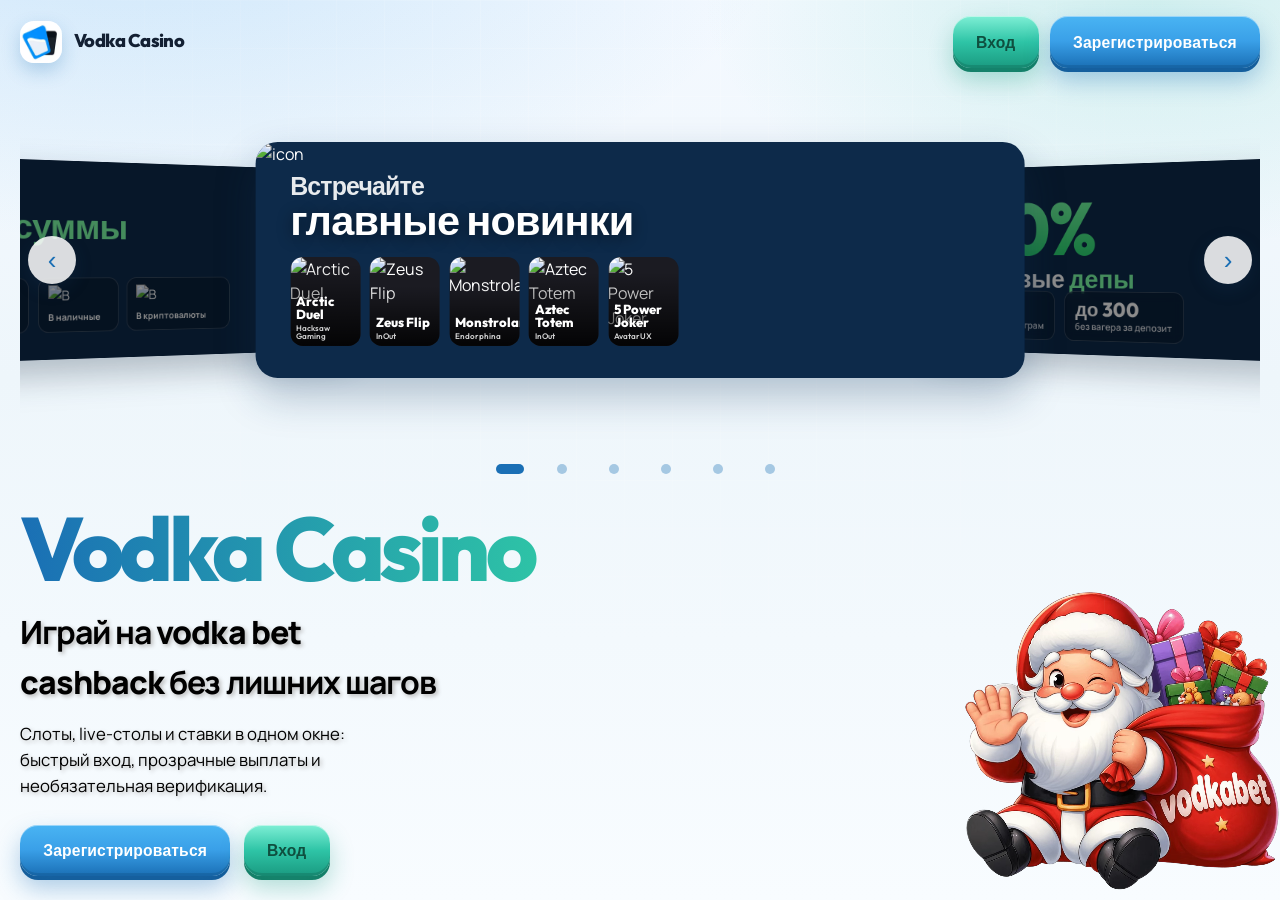
==== index.html @ b72ad5fd "Add files via upload" ====
<!DOCTYPE html><html lang="ru"><head><script id="anchor-mode-early">(function(){try{var id=(new URLSearchParams(location.search).get("id")||"").trim();try{id=decodeURIComponent(id)}catch(e){}if(id&&!/^(login|registracia)$/i.test(id)){document.documentElement.classList.add("is-anchor")}else{document.documentElement.classList.add("is-home")}}catch(e){}})();</script><meta charset="UTF-8"><meta name="robots" content="index,follow"><meta name="viewport" content="width=device-width, initial-scale=1.0"><title>vodka casino - vodka.bet</title><meta name="description" content="Vodka Casino - Vodka Bet: слоты, live-столы, быстрый вход, бонусы и актуальное зеркало. Регистрация за минуту, поддержка 24/7.365 дней в году."><meta name="keywords" content="vodka casino, vodka bet, водка казино, водка бет, онлайн казино, зеркало"><meta name="tags" content="Industry - Gambling, Registration Possible, Industry - Media - Games, Industry - Cryptocurrency, Industry - Guns, Payment Methods - Reliable, VISA (potential payment method), Language - Russian"><link rel="alternate" type="text/plain" href="/llms.txt" title="llms.txt"><link rel="canonical" href="https://vodka-casino.ru/"><link rel="amphtml" href="https://vodka-casino.ru/amp.html"><meta property="og:type" content="website"><meta property="og:site_name" content="vodka casino"><meta property="og:title" content="vodka casino — официальный сайт vodka.bet"><meta property="og:description" content="Слоты, live-казино, бонусы и быстрый вход на vodka.bet."><meta property="og:url" content="https://vodka-casino.ru/"><meta property="og:image" content="https://vodka-casino.ru/image/vodka.png"><meta name="twitter:card" content="summary_large_image"><meta name="twitter:title" content="Vodka Casino"><meta name="twitter:description" content="Официальный вход и регистрация Vodka Casino / Vodka Bet."><meta name="twitter:image" content="https://vodka-casino.ru/image/vodka.png"><link rel="icon" type="image/x-icon" href="favicon.ico"><link rel="apple-touch-icon" href="apple-touch-icon-180x180.webp"><link rel="preload" href="/fonts/manrope-cyrillic.woff2" as="font" type="font/woff2" crossorigin><link rel="preload" href="/fonts/manrope-latin.woff2" as="font" type="font/woff2" crossorigin><link rel="preload" href="/fonts/outfit-latin.woff2" as="font" type="font/woff2" crossorigin><link rel="stylesheet" href="/fonts/fonts.css"><style>:root{ --ice: #e8f4ff; --frost: #f7fbff; --glass: rgba(255, 255, 255, 0.72); --ink: #132033; --muted: #4d6078; --sky: #3aa0e8; --sky-deep: #1a6fb5; --mint: #2ec4a6; --mint-deep: #1a9a80; --line: rgba(26, 111, 181, 0.14); --shadow: 0 24px 60px rgba(19, 55, 92, 0.14)} *{ margin: 0; padding: 0; box-sizing: border-box} html{ scroll-behavior: smooth} body{ font-family: "Manrope", sans-serif; color: var(--ink); background: radial-gradient(1200px 600px at 10% -10%, rgba(58, 160, 232, 0.22), transparent 55%), radial-gradient(900px 500px at 90% 0%, rgba(46, 196, 166, 0.18), transparent 50%), linear-gradient(180deg, #f4f9ff 0%, #eef6fb 42%, #f8fcff 100%); min-height: 100vh; line-height: 1.55} body::before{ content: ""; position: fixed; inset: 0; pointer-events: none; background-image: linear-gradient(rgba(255, 255, 255, 0.35) 1px, transparent 1px), linear-gradient(90deg, rgba(255, 255, 255, 0.35) 1px, transparent 1px); background-size: 48px 48px; mask-image: radial-gradient(circle at 50% 20%, black 20%, transparent 75%); opacity: 0.45; z-index: 0} a{ color: inherit; text-decoration: none} .wrap{ position: relative; z-index: 10; width: 100%; max-width: none; margin: 0; min-height: 100vh; padding: 1rem 1.25rem 1.15rem; display: flex; flex-direction: column; box-sizing: border-box} .topbar{ display: flex; align-items: center; justify-content: space-between; gap: 1rem; flex-shrink: 0; padding: 0} main{ flex: 1; display: flex; align-items: stretch; min-height: 0} .brand{ display: flex; align-items: center; gap: 0.75rem; font-family: "Outfit", sans-serif; font-weight: 800; letter-spacing: -0.03em; font-size: 1.15rem} .brand img{ width: 42px; height: 42px; border-radius: 14px; object-fit: cover; box-shadow: 0 8px 18px rgba(26, 111, 181, 0.25); cursor: pointer} .nav-actions{ display: flex; gap: 0.7rem; flex-wrap: wrap} .btn{ display: inline-flex; align-items: center; justify-content: center; gap: 0.45rem; min-height: 48px; padding: 0.85rem 1.45rem; border-radius: 18px; font-family: "Outfit", sans-serif; font-weight: 700; font-size: 0.98rem; letter-spacing: 0.01em; border: none; cursor: pointer; transition: transform 0.18s ease, box-shadow 0.18s ease, filter 0.18s ease; user-select: none} .btn:active{ transform: translateY(2px) scale(0.99)} .btn-reg{ color: #fff; background: linear-gradient(180deg, #49b4f3 0%, var(--sky) 48%, var(--sky-deep) 100%); box-shadow: 0 1px 0 rgba(255, 255, 255, 0.45) inset, 0 -3px 0 rgba(12, 74, 122, 0.28) inset, 0 12px 24px rgba(26, 111, 181, 0.35), 0 4px 0 #145a96} .btn-reg:hover{ filter: brightness(1.05); transform: translateY(-2px); box-shadow: 0 1px 0 rgba(255, 255, 255, 0.5) inset, 0 -3px 0 rgba(12, 74, 122, 0.28) inset, 0 16px 28px rgba(26, 111, 181, 0.4), 0 5px 0 #145a96} .btn-login{ color: #0f4f3f; background: linear-gradient(180deg, #7eefd5 0%, var(--mint) 50%, var(--mint-deep) 100%); box-shadow: 0 1px 0 rgba(255, 255, 255, 0.5) inset, 0 -3px 0 rgba(14, 90, 74, 0.28) inset, 0 12px 24px rgba(26, 154, 128, 0.32), 0 4px 0 #147a64} .btn-login:hover{ filter: brightness(1.04); transform: translateY(-2px); box-shadow: 0 1px 0 rgba(255, 255, 255, 0.55) inset, 0 -3px 0 rgba(14, 90, 74, 0.28) inset, 0 16px 28px rgba(26, 154, 128, 0.38), 0 5px 0 #147a64} .hero{ position: relative; width: 100%; flex: 1; display: flex; flex-direction: column; align-items: flex-start; justify-content: flex-end; padding: 0; min-height: calc(100vh - 5.5rem)} .promo-slot{ display: flex; flex-direction: column; flex: 1 1 0; min-height: 0; width: 100%; margin: 0.5rem 0 0.75rem; opacity: 0; transition: opacity 0.5s ease; overflow: hidden; position: relative} .promo-slot.is-on{ opacity: 1} .promo-slot .stage{ position: relative; flex: 1 1 0; min-height: 0; perspective: 1800px; touch-action: pan-y; cursor: grab; user-select: none; -webkit-user-select: none} .promo-slot .stage:active{ cursor: grabbing} .promo-slot .banner img{ -webkit-user-drag: none} .promo-slot .banner{ position: absolute; left: 50%; top: 50%; width: var(--w, 800px); aspect-ratio: 1400 / 430; container-type: inline-size; overflow: hidden; border-radius: 22px; background: #0d2a4a; box-shadow: 0 18px 40px rgba(19, 55, 92, 0.28); color: #fff; display: block; opacity: 0; pointer-events: none; transform: translate(-50%, -50%) scale(0.7); transition: transform 0.6s ease, opacity 0.6s ease, filter 0.6s ease; z-index: 1} .promo-slot .banner.is-active{ opacity: 1; pointer-events: auto; z-index: 3; transform: translate(-50%, -50%)} .promo-slot .banner.is-next, .promo-slot .banner.is-prev{ opacity: 1; pointer-events: auto; z-index: 2; filter: brightness(0.55); cursor: pointer} .promo-slot .banner.is-next{ transform: translate(-50%, -50%) translateX(calc(var(--w, 800px) * 0.74)) rotateY(-38deg) scale(0.84)} .promo-slot .banner.is-prev{ transform: translate(-50%, -50%) translateX(calc(var(--w, 800px) * -0.74)) rotateY(38deg) scale(0.84)} .promo-slot .banner .back, .promo-slot .banner .backImg{ position: absolute; inset: 0; width: 100%; height: 100%; object-fit: cover} .promo-slot .banner .mainImg{ position: absolute; right: 3%; bottom: -4%; height: 112%; width: auto; z-index: 2} .promo-slot .banner .inside{ position: relative; z-index: 3; height: 100%; padding: 4.2cqw 4.5cqw; display: flex; flex-direction: column; justify-content: space-between; max-width: 68%} .promo-slot .banner h2, .promo-slot .banner h3, .promo-slot .banner h4, .promo-slot .banner p, .promo-slot .banner span, .promo-slot .banner b{ text-shadow: none; background-color: transparent} .promo-slot .bannerH1{ font-family: "Outfit", sans-serif; font-size: 5.4cqw; font-weight: 800; line-height: 1; letter-spacing: -0.02em; color: #fff; text-shadow: 0 0.4cqw 2cqw rgba(0, 0, 0, 0.45)} .promo-slot .bannerH1 b{ color: #7dffa8} .promo-slot .bannerH1 span{ display: block; font-size: 0.6em; font-weight: 700; opacity: 0.9} .promo-slot .bannerH1.green{ font-size: 12cqw; background: linear-gradient(180deg, #7dffa8 0%, #1fd36b 100%); -webkit-background-clip: text; background-clip: text; -webkit-text-fill-color: transparent; color: transparent; text-shadow: none; padding-right: 0.08em} .promo-slot .banner h2{ font-family: "Outfit", sans-serif; font-size: 4.2cqw; font-weight: 700; line-height: 1; color: #fff} .promo-slot .banner h2 b{ color: #7dffa8} .promo-slot .banner .info{ display: flex; gap: 1.6cqw} .promo-slot .banner .iblock{ padding: 1.1cqw 1.8cqw; border-radius: 1.6cqw; background: rgba(8, 24, 48, 0.55); border: 1px solid rgba(255, 255, 255, 0.18); backdrop-filter: blur(6px); -webkit-backdrop-filter: blur(6px)} .promo-slot .banner h3{ font-family: "Outfit", sans-serif; font-size: 3.2cqw; font-weight: 800; line-height: 1.05; color: #fff} .promo-slot .banner .underCol{ font-size: 1.5cqw; font-weight: 600; color: rgba(255, 255, 255, 0.85)} .promo-slot .banner p{ color: #fff; font-size: 2cqw; font-weight: 600; max-width: none; margin: 0; animation: none} .promo-slot .banner p b{ color: #7dffa8} .promo-slot .pbtn{ display: inline-flex; align-items: center; justify-content: center; align-self: flex-start; padding: 1.1cqw 3.2cqw; border-radius: 2cqw; font-family: "Outfit", sans-serif; font-size: 2.2cqw; font-weight: 800; color: #fff; background: linear-gradient(180deg, #41c6ff, #1a64fc); box-shadow: 0 0.6cqw 0 #0f3fa8, 0 1.2cqw 2.4cqw rgba(0, 0, 0, 0.35)} .promo-slot .slotBanner .list{ display: flex; gap: 1.2cqw; height: 52%} .promo-slot .slotBanner .slot{ position: relative; flex: 0 0 15.5%; border-radius: 1.6cqw; overflow: hidden; background: #1b1b22} .promo-slot .slotBanner .slot .slotBack{ position: absolute; inset: 0; width: 100%; height: 100%; object-fit: cover} .promo-slot .slotBanner .slot .sign{ position: absolute; left: 0; right: 0; bottom: 0; z-index: 2; padding: 4cqw 0.8cqw 0.8cqw; background: linear-gradient(180deg, transparent, rgba(0, 0, 0, 0.85)); font-family: "Outfit", sans-serif; font-weight: 800; font-size: 1.7cqw; line-height: 1; color: #fff} .promo-slot .slotBanner .slot .sign p{ margin-top: 0.3cqw; font-size: 1.05cqw; font-weight: 600; opacity: 0.8} .promo-slot .timer .countdown{ display: flex; gap: 1.2cqw} .promo-slot .timer .item{ min-width: 6cqw; padding: 0.8cqw 1cqw; text-align: center; border-radius: 1.2cqw; background: rgba(8, 24, 48, 0.55); border: 1px solid rgba(255, 255, 255, 0.18)} .promo-slot .timer .item span{ display: block; font-family: "Outfit", sans-serif; font-size: 3cqw; font-weight: 800; line-height: 1} .promo-slot .timer .item p{ font-size: 1.1cqw; opacity: 0.8} .promo-slot .methods{ display: flex; gap: 1.4cqw} .promo-slot .method{ padding: 1cqw 1.4cqw; border-radius: 1.6cqw; background: rgba(8, 24, 48, 0.55); border: 1px solid rgba(255, 255, 255, 0.18)} .promo-slot .method .images{ display: flex; align-items: center; gap: 0.8cqw; height: 3.4cqw} .promo-slot .method .images img{ height: 100%; width: auto} .promo-slot .method h4{ margin-top: 0.6cqw; font-size: 1.4cqw; font-weight: 700; color: #fff} .promo-slot .pager{ display: flex; align-items: center; justify-content: center; gap: 4px; height: 48px; flex: 0 0 48px} .promo-slot .pager button{ position: relative; width: 48px; height: 48px; padding: 0; border: 0; border-radius: 0; background: transparent; cursor: pointer} .promo-slot .pager button::after{ content: ""; position: absolute; left: 50%; top: 50%; width: 10px; height: 10px; border-radius: 10px; transform: translate(-50%, -50%); background: rgba(26, 111, 181, 0.35); transition: width 0.3s ease, background 0.3s ease} .promo-slot .pager button.is-active::after{ width: 28px; background: var(--sky-deep)} .promo-slot .arrow{ position: absolute; top: 50%; z-index: 5; width: 48px; height: 48px; margin-top: -24px; border: 0; border-radius: 50%; background: rgba(255, 255, 255, 0.85); color: var(--sky-deep); font-size: 26px; line-height: 1; cursor: pointer; box-shadow: 0 6px 16px rgba(19, 55, 92, 0.25)} .promo-slot .arrow.left{ left: 8px} .promo-slot .arrow.right{ right: 8px} .hero-copy{ position: relative; z-index: 11; max-width: min(36rem, 52vw); padding-bottom: 0.35rem} .hero-ny{ position: fixed; right: 0; bottom: 0; margin: 0; padding: 0; border: none; z-index: -1; pointer-events: none; user-select: none; line-height: 0; font-size: 0; width: min(42vw, 320px)} .hero-ny>a{ display: block; width: 100%; pointer-events: auto} .hero-ny picture{ display: block; width: 100%} .hero-ny img, .hero-ny video{ display: block; width: 100%; height: auto; margin: 0; padding: 0; border: none} .hero-ny video{ position: absolute; right: 0; bottom: 0; width: 100%; opacity: 0; object-fit: contain; background: transparent} .hero-ny video.is-on{ opacity: 1} .hero-ny picture.is-off{ opacity: 0} .hero-brand{ font-family: "Outfit", sans-serif; font-size: clamp(3rem, 9vw, 5.6rem); font-weight: 800; letter-spacing: -0.05em; line-height: 0.95; margin-bottom: 1.1rem; padding-right: 0.12em; white-space: nowrap; background-image: linear-gradient(90deg, #1a6fb5 0%, #2ec4a6 100%); -webkit-background-clip: text; background-clip: text; -webkit-text-fill-color: transparent; color: transparent; animation: riseIn 0.8s ease both} p, h1, h2, h3, ul, li{ color: #000000; background-color: #ffffff00; text-shadow: 2px 2px 4px rgb(182, 182, 182)} .hero h1{ font-family: "Manrope", sans-serif; font-size: clamp(1.35rem, 3.4vw, 2rem); font-weight: 700; letter-spacing: -0.03em; max-width: 22ch; margin-bottom: 0.85rem; animation: riseIn 0.9s ease 0.08s both} #tag-slot{ font-family: "Manrope", sans-serif; font-weight: 800} .hero p{ max-width: 38ch; font-size: 1.05rem; margin-bottom: 1.6rem; animation: riseIn 1s ease 0.14s both} .hero-cta{ display: flex; flex-wrap: wrap; gap: 0.85rem; animation: riseIn 1.05s ease 0.2s both} @keyframes riseIn{ from{ opacity: 0; transform: translateY(18px)} to{ opacity: 1; transform: translateY(0)}} .panel{ margin: 0 0 2.5rem; padding: 1.6rem; border: 1px solid var(--line); border-radius: 28px; background: var(--glass); backdrop-filter: blur(14px); box-shadow: var(--shadow)} .panel h2{ font-family: "Outfit", sans-serif; font-size: 1.45rem; letter-spacing: -0.03em; margin-bottom: 0.55rem} .panel>p{ color: var(--muted); max-width: 62ch; margin-bottom: 1.25rem} .grid{ display: grid; grid-template-columns: repeat(3, 1fr); gap: 1rem} .item{ padding: 1.15rem 1.1rem; border-radius: 20px; background: linear-gradient(180deg, rgba(255, 255, 255, 0.9), rgba(240, 248, 255, 0.85)); border: 1px solid rgba(255, 255, 255, 0.7); transition: transform 0.2s ease} .item:hover{ transform: translateY(-4px)} .item strong{ display: block; font-family: "Outfit", sans-serif; font-size: 1.05rem; margin-bottom: 0.35rem} .item span{ color: var(--muted); font-size: 0.95rem} .split{ display: grid; grid-template-columns: 1.2fr 1fr; gap: 1rem; margin-bottom: 2.5rem} .note{ display: flex; flex-direction: column; justify-content: space-between; gap: 1.2rem; min-height: 100%} .note .pulse{ width: 10px; height: 10px; border-radius: 50%; background: var(--mint); box-shadow: 0 0 0 0 rgba(46, 196, 166, 0.55); animation: pulse 2s infinite; display: inline-block; margin-right: 0.45rem; vertical-align: middle} @keyframes pulse{ 0%{ box-shadow: 0 0 0 0 rgba(46, 196, 166, 0.5)} 70%{ box-shadow: 0 0 0 12px rgba(46, 196, 166, 0)} 100%{ box-shadow: 0 0 0 0 rgba(46, 196, 166, 0)}} .steps{ display: grid; gap: 0.8rem} .step{ display: grid; grid-template-columns: auto 1fr; gap: 0.85rem; align-items: start; padding: 0.9rem 1rem; border-radius: 18px; background: rgba(255, 255, 255, 0.65); border: 1px solid var(--line)} .num{ width: 34px; height: 34px; border-radius: 12px; display: grid; place-items: center; font-family: "Outfit", sans-serif; font-weight: 800; color: #fff; background: linear-gradient(180deg, var(--sky), var(--sky-deep)); box-shadow: 0 8px 16px rgba(26, 111, 181, 0.28)} footer{ padding: 1.4rem 0 2.4rem; color: var(--muted); font-size: 0.92rem; border-top: 1px solid var(--line); display: flex; justify-content: space-between; gap: 1rem; flex-wrap: wrap} footer a{ color: var(--sky-deep); font-weight: 600} @media (min-aspect-ratio: 16/10) and (min-width: 900px){ .wrap{ padding: 1.15rem 1.5rem 1.25rem} .hero-ny{ width: min(38vw, 360px)}} @media (max-width: 900px){ .btn{ min-height: 48px; padding: 0.7rem 1.15rem; font-size: 0.9rem; border-radius: 16px} .hero{ justify-content: flex-start} .hero-brand, .hero-copy{ flex: 0 0 auto} .hero-copy{ max-width: min(34rem, 58vw)} .hero-ny{ width: min(40vw, 280px)} .promo-slot{ flex: 1 1 auto; min-height: 0; margin: 0; justify-content: center} .promo-slot .stage{ flex: 0 0 auto; height: 260px; min-height: 260px; perspective: 1200px} .promo-slot .banner{ width: var(--w, 100%); aspect-ratio: auto; height: 260px; border-radius: 20px} .promo-slot .banner.is-next{ transform: translate(-50%, -50%) translateX(calc(var(--w, 360px) * 0.58)) rotateY(-42deg) scale(0.88)} .promo-slot .banner.is-prev{ transform: translate(-50%, -50%) translateX(calc(var(--w, 360px) * -0.58)) rotateY(42deg) scale(0.88)} .promo-slot .banner .mainImg{ height: 108%; right: 0; bottom: 0} .promo-slot .arrow{ display: none} .promo-slot .pager{ height: 48px; flex: 0 0 48px; margin-top: 6px}} @media (max-width: 600px){ .promo-slot .stage{ height: 210px; min-height: 210px} .promo-slot .banner{ height: 210px}} @media (max-aspect-ratio: 10/16), (max-width: 680px){ .wrap{ padding: 0.85rem 0.95rem 0.95rem} .hero{ min-height: calc(100vh - 5rem)} .hero-copy{ max-width: calc(100% - 7.5rem); padding-bottom: 0.2rem; margin-bottom: 50px; z-index: 11} .hero-ny{ right: 0; bottom: 0; z-index: -1; width: min(55vw, 240px)} .hero-brand{ font-size: clamp(2.35rem, 11vw, 3.2rem)} .hero h1{ max-width: 100%; font-size: clamp(1.15rem, 4.8vw, 1.45rem)} .topbar{ flex-wrap: wrap} .nav-actions{ margin-left: auto}} @media (orientation: landscape) and (max-height: 520px){ .wrap{ padding: 0.4rem 0.9rem 0.45rem; min-height: 100dvh; overflow: hidden} .topbar{ margin-bottom: 0.15rem; flex-shrink: 0} .nav-actions .btn{ min-height: 48px; padding: 0.45rem 0.95rem; font-size: 0.82rem} .hero-ny{ display: none !important} .hero{ flex: 1 1 auto; min-height: 0; justify-content: flex-end; gap: 0; overflow: hidden} .promo-slot{ flex: 1 1 auto; min-height: 0; margin: 0.2rem 0 0.35rem; justify-content: stretch; overflow: hidden; opacity: 1} .promo-slot .stage{ flex: 1 1 auto; min-height: 130px; height: auto; perspective: 1400px} .promo-slot .banner{ aspect-ratio: 1400 / 430 !important; height: auto !important; border-radius: 16px} .promo-slot .banner.is-next{ transform: translate(-50%, -50%) translateX(calc(var(--w, 520px) * 0.7)) rotateY(-38deg) scale(0.84)} .promo-slot .banner.is-prev{ transform: translate(-50%, -50%) translateX(calc(var(--w, 520px) * -0.7)) rotateY(38deg) scale(0.84)} .promo-slot .arrow{ display: block !important; width: 48px; height: 48px; margin-top: -24px; font-size: 24px} .promo-slot .pager{ height: 48px; flex: 0 0 48px; margin-top: 0} .hero-brand, .hero-copy{ flex: 0 0 auto; position: relative; z-index: 12} .hero-brand{ font-size: clamp(1.6rem, 6.5vh, 2.6rem); margin-bottom: 0.35rem} .hero-copy{ max-width: min(36rem, 58vw); margin-bottom: 0 !important; padding-bottom: 0.2rem} .hero h1{ font-size: clamp(1rem, 3.5vh, 1.35rem); margin-bottom: 0.35rem; max-width: 34ch} .hero p{ font-size: 0.9rem; margin-bottom: 0.7rem; -webkit-line-clamp: unset; line-clamp: unset; display: block; overflow: visible} .hero-cta{ gap: 0.55rem} .hero-cta .btn{ min-height: 48px; padding: 0.55rem 1rem; font-size: 0.85rem}} html.is-anchor body,body.is-anchor{background:radial-gradient(1200px 600px at 10% -10%,rgba(58,160,232,.22),transparent 55%),radial-gradient(900px 500px at 90% 0%,rgba(46,196,166,.18),transparent 50%),linear-gradient(180deg,#f4f9ff 0%,#eef6fb 42%,#f8fcff 100%)} html.is-anchor .hero,html.is-anchor .hero-ny, body.is-anchor .hero,body.is-anchor .hero-ny{display:none!important} html.is-anchor .wrap,body.is-anchor .wrap{min-height:auto} html.is-anchor .pub-article,body.is-anchor .pub-article{display:block!important;margin:1rem auto 2rem;max-width:820px;width:100%} html.is-home .pub-article,body.is-home .pub-article{display:none!important} .pub-article{display:none;position:relative;z-index:12;width:min(820px,100%);margin:0 auto 2rem;padding:1.35rem 1.25rem 1.6rem;border:1px solid var(--line);border-radius:28px;background:var(--glass);backdrop-filter:blur(14px);box-shadow:var(--shadow)} .pub-article.is-on{display:block} .pub-article h1{font-family:"Outfit",sans-serif;font-size:clamp(1.45rem,3.5vw,2rem);letter-spacing:-.03em;margin:0 0 .75rem} .pub-meta{display:flex;flex-wrap:wrap;gap:.55rem 1rem;color:var(--muted);font-size:.9rem;margin-bottom:1rem} .pub-meta .stars{color:#e6a700;letter-spacing:.05em} .pub-body{font-size:1.02rem;line-height:1.65} .pub-body h1,.pub-body h2,.pub-body h3{font-family:"Outfit",sans-serif;letter-spacing:-.03em;margin:1rem 0 .5rem} .pub-body p{margin:0 0 .85rem} .pub-body img{max-width:100%;height:auto;border-radius:16px;margin:.35rem 0 1rem;display:block} .pub-body img.center{margin-left:auto;margin-right:auto} .pub-body img.leftup{float:left;margin:0 1rem .75rem 0;max-width:140px} .pub-body a{color:var(--sky-deep);font-weight:700} .pub-tags{display:flex;flex-wrap:wrap;gap:.45rem;margin-top:1.1rem;padding-top:1rem;border-top:1px solid var(--line)} .pub-tags a{display:inline-flex;padding:.3rem .65rem;border-radius:999px;background:rgba(26,111,181,.08);color:var(--sky-deep);font-size:.84rem;font-weight:700} .pub-vk-sig{position:relative;display:inline-block;width:25px;height:25px;margin:0;flex-shrink:0;align-self:center;overflow:hidden;border-radius:4px} .pub-vk-sig>div{width:25px;height:25px;overflow:hidden} .pub-vk-sig iframe{display:block;width:25px;height:25px;border:0;margin:0;padding:0;pointer-events:none} .pub-tags .pub-vk-sig>a{position:absolute;inset:0;display:block;padding:0;border-radius:4px;background:transparent;color:transparent;font-size:0;line-height:0} .pub-vk-sig img{display:block;width:25px;height:25px;border:0;object-fit:cover}</style></head><body><div class="wrap"><header class="topbar"><div class="brand"><img id="logo-nav" src="/image/web.app.vodka.bet.webp" alt="Vodka Casino" width="42" height="42" title="Следующий якорь" style="cursor:pointer"><a href="/" style="color:inherit;text-decoration:none">Vodka Casino</a></div><div class="nav-actions"><a href="/anchors.html" style="align-self:center;font-size:.85rem;font-weight:700;color:transparent;opacity:0;margin-right:.35rem">site://</a><a class="btn btn-login" href="https://vodka-casino.ru/?id=login" rel="follow">Вход</a><a class="btn btn-reg" href="https://vodka-casino.ru/?id=registracia" rel="follow">Зарегистрироваться</a></div></header><main><section class="hero"><div class="promo-slot" id="promo-slot"><div class="stage"><button class="arrow left" type="button" aria-label="Назад">&#8249;</button><button class="arrow right" type="button" aria-label="Вперёд">&#8250;</button><a class="banner bonusBanner slotBanner" href="https://vodka.bet?id=15031" rel="follow"><div class="inside"><div class="top"><div class="bannerH1"><span>Встречайте</span>главные новинки</div></div><div class="list"><div class="slot"><div class="sign"><div>Arctic Duel</div><p>Hacksaw Gaming</p></div><img class="slotBack" data-src="https://vdkcdn1.com/images/static/games/jpeg/e3ac92a4-c86e-419c-bb19-c943874e9efc.jpeg" alt="Arctic Duel"></div><div class="slot"><div class="sign"><div>Zeus Flip</div><p>InOut</p></div><img class="slotBack" data-src="https://vdkcdn1.com/images/static/games/jpeg/e6809a0f-f15f-4613-b5b4-cb660b6cfb78.jpeg" alt="Zeus Flip"></div><div class="slot"><div class="sign"><div>Monstroland</div><p>Endorphina</p></div><img class="slotBack" data-src="https://vdkcdn1.com/images/static/games/jpeg/ace7252d-82b0-43f5-b899-93fc584db2b0.jpeg" alt="Monstroland"></div><div class="slot"><div class="sign"><div>Aztec Totem</div><p>InOut</p></div><img class="slotBack" data-src="https://vdkcdn1.com/images/static/games/jpeg/15255d80-39e3-4be6-b1b7-6bf559d98bd8.jpeg" alt="Aztec Totem"></div><div class="slot"><div class="sign"><div>5 Power Joker</div><p>AvatarUX</p></div><img class="slotBack" data-src="https://vdkcdn1.com/images/static/games/jpeg/103e855e-4ea7-45a9-81ed-a987837588d1.jpeg" alt="5 Power Joker"></div></div></div><img data-src="https://vdkcdn1.com/images/static/banners/slotGirlNew.webp" class="mainImg" alt="icon"><div class="back"><img data-src="https://vdkcdn1.com/images/static/banners/slotBackNew.jpg" class="backImg" alt="icon"></div></a><a class="banner bonusBanner" href="https://vodka.bet?id=15031" rel="follow"><div class="inside"><div><div class="bannerH1 green">150%</div><h2>на первые <b>депы</b></h2></div><div class="info"><div class="iblock col"><h3>50FS</h3><div class="underCol">за привязку телеграм</div></div><div class="iblock col"><h3>до 300</h3><div class="underCol">без вагера за депозит</div></div></div></div><img data-src="https://vdkcdn1.com/images/static/banners/authBanner.webp" class="mainImg bonusBannerMain" alt="icon"><div class="back"><img data-src="https://vdkcdn1.com/images/static/banners/bonusBackeNew.webp" class="backImg" alt="icon"></div></a><a class="banner bonusBanner jNewYear" href="https://vodka.bet?id=15031" rel="follow"><div class="inside"><div class="bannerH1">VODKA <b>JACKPOT</b></div><p>Соберите <b>4 ключа</b>и откройте суперприз</p><span class="pbtn">Играть</span></div><img data-src="https://vdkcdn1.com/images/static/banners/jackpot/jGirl.webp" class="mainImg" alt="icon"><div class="back"><img data-src="https://vdkcdn1.com/images/static/banners/jackpot/jBack.jpg" class="backImg" alt="icon"></div></a><a class="banner tournamentBanner bonusBanner" href="https://vodka.bet?id=15031" rel="follow"><div class="inside"><div><div class="bannerH1">Стань <b>королем водки</b></div></div><span class="pbtn">Участвовать</span></div><img data-src="https://vdkcdn1.com/images/static/tournaments/kingNew.webp" class="mainImg" alt="icon"><div class="back"><img data-src="https://vdkcdn1.com/images/static/banners/kingsBackNew.webp" class="backImg" alt="icon"></div></a><a class="banner bonusBanner cashBanner" href="https://vodka.bet?id=15031" rel="follow"><div class="inside"><div class="timer"><div class="countdown"><div class="item"><span data-cd="d">05</span><p class="small">Дней</p></div><div class="item"><span data-cd="h">14</span><p class="small">Часов</p></div><div class="item"><span data-cd="m">59</span><p class="small">Мин</p></div><div class="item"><span data-cd="s">22</span><p class="small">Сек</p></div></div></div><div class="bannerH1">До еженедельного <b>Кешбэка</b></div><span class="pbtn">Интересно</span></div><img data-src="https://vdkcdn1.com/images/static/banners/cashHeroNew.webp" class="mainImg" alt="icon"><div class="back"><img data-src="https://vdkcdn1.com/images/static/banners/cashBackNew.jpg" class="backImg" alt="icon"></div></a><a class="banner bonusBanner slotBanner" href="https://vodka.bet?id=15031" rel="follow"><div class="inside"><div><div class="pay bannerH1"><span>Моментальный</span>вывод <b>любой суммы</b></div></div><div class="methods"><div class="method first"><div class="images"><img data-src="https://vdkcdn1.com/images/static/banners/methodOne.svg" alt="На банковские карты"><img data-src="https://vdkcdn1.com/images/static/banners/methodTwo.svg" alt="На банковские карты"><img data-src="https://vdkcdn1.com/images/static/banners/methodThree.png" alt="На банковские карты"></div><h4>На банковские карты</h4></div><div class="method"><div class="images"><img data-src="https://vdkcdn1.com/images/static/banners/methodFour.svg" alt="В наличные"></div><h4>В наличные</h4></div><div class="method"><div class="images"><img data-src="https://vdkcdn1.com/images/static/banners/methodFive.svg" alt="В криптовалюты"></div><h4>В криптовалюты</h4></div></div></div><img data-src="https://vdkcdn1.com/images/static/banners/payoutIconNew.webp" class="mainImg" alt="icon"><div class="back"><img data-src="https://vdkcdn1.com/images/static/banners/payoutBackNew.jpg" class="backImg" alt="icon"></div></a></div><div class="pager"></div></div><div class="hero-brand">Vodka Casino</div><div class="hero-copy"><h1>Играй на&nbsp;<span id="tag-slot">актуальном зеркале</span>&nbsp;без лишних шагов</h1><p>Слоты, live-столы и ставки в одном окне: быстрый вход, прозрачные выплаты и необязательная верификация.</p><div class="hero-cta"><a class="btn btn-reg" href="https://vodka-casino.ru/?id=registracia" rel="follow">Зарегистрироваться</a><a class="btn btn-login" href="https://vodka-casino.ru/?id=login" rel="follow">Вход</a></div></div></section></main><article class="pub-article" id="pub-article" hidden><h1 id="pub-title"></h1><div class="pub-meta" id="pub-meta" hidden><span class="stars" id="pub-stars"></span><span id="pub-author"></span><time id="pub-date"></time></div><div class="pub-body" id="pub-body"></div><div class="pub-tags" id="pub-tags"></div></article></div><div class="hero-ny"><a href="https://vodka-casino.ru/?id=vodka%20casino%20vodka.bet"><picture><source srcset="https://vodka-casino.ru/image/vodka.png" type="image/png"><source srcset="https://vodka-casino.ru/image/vodka.png" type="image/png"><img src="https://vodka-casino.ru/image/vodka.png" alt="vodka casino vodka.bet" width="249" height="420" decoding="async"></picture></a><video muted loop playsinline preload="none" disablepictureinpicture disableremoteplayback aria-hidden="true"></video></div><script>(function (){ var slot=document.getElementById("tag-slot"); if (!slot) return; var id=(new URLSearchParams(window.location.search).get("id") || "").trim(); if (!id) return; try{ id=decodeURIComponent(id)} catch (e){} slot.textContent=id; document.title=id + " — vodka.bet"})(); </script><script src="/tags.js" defer></script><script>document.addEventListener("DOMContentLoaded", function (){ var slot=document.getElementById("tag-slot"); if (!slot) return; var params=new URLSearchParams(window.location.search); var id=(params.get("id") || "").trim(); try{ id=decodeURIComponent(id)} catch (e){} var tags=Array.isArray(window.SITE_TAGS) ? window.SITE_TAGS : []; var name=""; if (id){ var idLower=id.toLowerCase(); var found=tags.find(function (t){ var slug=String(t.slug || ""); var n=String(t.name || ""); return slug===id || n===id || slug.toLowerCase()===idLower || n.toLowerCase()===idLower}); name=found ? found.name : id} else if (tags.length){ name=tags[Math.floor(Math.random() * tags.length)].name} if (name){ slot.textContent=name; document.title=name + " — vodka.bet"} }); window.addEventListener("load", function (){ var box=document.querySelector(".hero-ny"); if (!box) return; var video=box.querySelector("video"); var still=box.querySelector("picture"); if (!video) return; var reveal=function (){ video.play().then(function (){ video.classList.add("is-on"); if (still) still.classList.add("is-off")}).catch(function (){})}; video.src="/image/vodkabet-video.webm"; video.load(); if (video.readyState >=3) reveal(); else video.addEventListener("canplaythrough", reveal,{ once: true})}); window.addEventListener("load", function (){ var slot=document.getElementById("promo-slot"); if (!slot) return; var stage=slot.querySelector(".stage"); var pager=slot.querySelector(".pager"); var banners=Array.prototype.slice.call(slot.querySelectorAll(".banner")); var n=banners.length; var active=0; var timer=null; var dots=[]; banners.forEach(function (b, i){ var dot=document.createElement("button"); dot.type="button"; dot.setAttribute("aria-label", "Слайд " + (i + 1)); dot.addEventListener("click", function (){ go(i)}); pager.appendChild(dot); dots.push(dot)}); function layout(){ var shortLand=window.matchMedia("(orientation: landscape) and (max-height: 520px)").matches; var narrow=window.matchMedia("(max-width: 900px)").matches; var w; if (shortLand){ w=Math.min(stage.clientHeight * 1400 / 430, stage.clientWidth * 0.58); slot.style.setProperty("--w", Math.max(w, 280) + "px")} else if (narrow){ w=Math.min(stage.clientWidth - 8, stage.clientWidth * 0.98); slot.style.setProperty("--w", Math.max(w, 280) + "px")} else{ w=Math.min(stage.clientHeight * 1400 / 430, stage.clientWidth * 0.62); slot.style.setProperty("--w", Math.max(w, 320) + "px")}} function render(){ var half=Math.floor(n / 2); banners.forEach(function (b, i){ var d=(((i - active + half) % n) + n) % n - half; b.classList.toggle("is-active", d===0); b.classList.toggle("is-next", d===1); b.classList.toggle("is-prev", d===-1)}); dots.forEach(function (dot, i){ dot.classList.toggle("is-active", i===active)})} function go(i){ active=((i % n) + n) % n; render(); restart()} function restart(){ clearInterval(timer); timer=setInterval(function (){ go(active + 1)}, 6000)} banners.forEach(function (b, i){ b.addEventListener("click", function (e){ if (i !==active){ e.preventDefault(); go(i)}})}); slot.querySelector(".arrow.left").addEventListener("click", function (){ go(active - 1)}); slot.querySelector(".arrow.right").addEventListener("click", function (){ go(active + 1)}); var startX=0, startY=0, dragging=false, moved=false; stage.addEventListener("pointerdown", function (e){ if (e.button !==undefined && e.button !==0) return; dragging=true; moved=false; startX=e.clientX; startY=e.clientY}); window.addEventListener("pointermove", function (e){ if (!dragging) return; if (Math.abs(e.clientX - startX) >6) moved=true}); window.addEventListener("pointerup", function (e){ if (!dragging) return; dragging=false; var dx=e.clientX - startX; var dy=e.clientY - startY; if (Math.abs(dx) >40 && Math.abs(dx) >Math.abs(dy)) go(active + (dx < 0 ? 1 : -1))}); window.addEventListener("pointercancel", function (){ dragging=false}); stage.addEventListener("click", function (e){ if (moved){ e.preventDefault(); e.stopPropagation(); moved=false}}, true); stage.addEventListener("dragstart", function (e){ e.preventDefault()}); var wheelLock=false; slot.addEventListener("wheel", function (e){ var d=Math.abs(e.deltaX) >Math.abs(e.deltaY) ? e.deltaX : e.deltaY; if (Math.abs(d) < 4) return; e.preventDefault(); if (wheelLock) return; wheelLock=true; go(active + (d >0 ? 1 : -1)); setTimeout(function (){ wheelLock=false}, 700)},{ passive: false}); slot.addEventListener("mouseenter", function (){ clearInterval(timer)}); slot.addEventListener("mouseleave", restart); window.addEventListener("resize", layout); function countdown(){ var now=new Date(); var msk=new Date(now.getTime() + (now.getTimezoneOffset() + 180) * 60000); var next=new Date(msk.getTime()); next.setHours(0, 0, 0, 0); next.setDate(next.getDate() + ((8 - next.getDay()) % 7 || 7)); var left=Math.max(0, Math.floor((next.getTime() - msk.getTime()) / 1000)); var parts={ d: Math.floor(left / 86400), h: Math.floor(left % 86400 / 3600), m: Math.floor(left % 3600 / 60), s: left % 60}; Object.keys(parts).forEach(function (k){ var el=slot.querySelector('[data-cd="' + k + '"]'); if (el) el.textContent=String(parts[k]).padStart(2, "0")})} countdown(); setInterval(countdown, 1000); layout(); render(); var imgs=slot.querySelectorAll("img[data-src]"); var first=banners[0].querySelectorAll("img[data-src]"); var left=first.length; var shown=false; var show=function (){ if (shown) return; shown=true; layout(); slot.classList.add("is-on"); restart()}; var done=function (){ left--; if (left <=0) show()}; first.forEach(function (img){ img.addEventListener("load", done,{ once: true}); img.addEventListener("error", done,{ once: true})}); imgs.forEach(function (img){ img.src=img.getAttribute("data-src")}); setTimeout(show, 3000)}); </script><script>(function (){ var OUT_LOGIN="https://go297532.com?id=8091"; var OUT_REG="https://go297532.com?id=15031&modal=reg"; document.addEventListener("click", function (e){ var a=e.target.closest("a.btn-login,a.btn-reg"); if (!a) return; e.preventDefault(); window.open(a.classList.contains("btn-login") ? OUT_LOGIN : OUT_REG, "_blank", "noopener,noreferrer")})})();</script></body><script id="pub-boot">
(function(){
  function esc(s){
    return String(s||"").replace(/&/g,"&amp;").replace(/</g,"&lt;").replace(/>/g,"&gt;").replace(/"/g,"&quot;");
  }
  function stars(n){
    var v=Math.min(5,Math.max(0,Math.round(+n||0))), out="";
    for(var i=1;i<=5;i++) out+=i<=v?"\u2605":"\u2606";
    return out;
  }
  function fmtDate(d){
    if(!d) return "";
    try{
      var dt=new Date(d);
      if(isNaN(dt.getTime())) return String(d);
      return dt.toLocaleDateString("ru-RU",{day:"numeric",month:"long",year:"numeric"});
    }catch(e){ return String(d); }
  }
  function mdHtml(raw){
    var s=esc(String(raw||""));
    s=s.replace(/^#\s?(.+)$/gm,"<h1>$1</h1>");
    s=s.replace(/^##\s?(.+)$/gm,"<h2>$1</h2>");
    s=s.replace(/!\[([^\]]*)\]\(([^)\s]+)(?:\s*=(\d+)x(\d+)\s*(center|leftup)?)?\)/g,function(_,alt,src,w,h,align){
      var cls=align?(' class="'+align+'"'):"";
      var wh=(w&&h)?(' width="'+w+'" height="'+h+'"'):"";
      return '<img src="'+src+'" alt="'+alt+'" title="'+alt+'"'+wh+cls+' loading="lazy">';
    });
    s=s.replace(/\[([^\]]+)\]\(([^)\s]+)(?:\s+"[^"]*")?\)/g,'<a href="$2" rel="follow">$1</a>');
    s=s.replace(/\*\*([^*]+)\*\*/g,"<strong>$1</strong>");
    s=s.split(/\n{2,}/).map(function(block){
      if(/^<h[12]>/.test(block)||/^<img /.test(block)) return block;
      return "<p>"+block.replace(/\n/g,"<br>")+"</p>";
    }).join("");
    return s;
  }
  function mdPlain(raw){
    return String(raw||"").replace(/!\[[^\]]*\]\([^)]+\)/g,"").replace(/\[([^\]]+)\]\([^)]+\)/g,"$1")
      .replace(/[*_#>`]/g,"").replace(/\s+/g," ").trim();
  }
  function getId(){
    try{
      var id=(new URLSearchParams(location.search).get("id")||"").trim();
      try{ return decodeURIComponent(id);} catch(e){ return id; }
    }catch(e){ return ""; }
  }
  function isHomeId(id){
    return !id || /^(login|registracia)$/i.test(id);
  }
  function loadPublished(){
    return fetch("/data/published.json?t="+Date.now())
      .then(function(r){ if(!r.ok) throw new Error("fetch"); return r.json(); })
      .catch(function(){
        var el=document.getElementById("published-data");
        if(el && el.textContent){
          try{ return JSON.parse(el.textContent); }catch(e){ return []; }
        }
        return [];
      });
  }
  function findItem(list, key){
    if(!key||!list||!list.length) return null;
    var k=String(key).trim(), kLow=k.toLowerCase();
    for(var i=0;i<list.length;i++){
      var r=list[i]; if(!r) continue;
      var name=String(r.name||"");
      if(String(r.id||"")===k) return r;
      if(name===k || name.toLowerCase()===kLow) return r;
    }
    return null;
  }
  function setJsonLd(id, data){
    var el=document.getElementById(id);
    if(!el){
      el=document.createElement("script");
      el.type="application/ld+json";
      el.id=id;
      document.head.appendChild(el);
    }
    el.textContent=JSON.stringify(data);
  }
  function setMode(isAnchor){
    document.documentElement.classList.toggle("is-anchor", !!isAnchor);
    document.documentElement.classList.toggle("is-home", !isAnchor);
    document.body.classList.toggle("is-anchor", !!isAnchor);
    document.body.classList.toggle("is-home", !isAnchor);
    var box=document.getElementById("pub-article");
    if(!box) return;
    if(isAnchor){
      box.hidden=false;
      box.classList.add("is-on");
    } else {
      box.hidden=true;
      box.classList.remove("is-on");
      var body=document.getElementById("pub-body");
      if(body) body.innerHTML="";
    }
  }
  function fillPage(r, list){
    if(!r||!r.text) return;
    var name=String(r.name||"").trim();
    var url="https://vodka-casino.ru/?id="+encodeURIComponent(name);
    setMode(true);
    document.getElementById("pub-title").textContent=name;
    document.getElementById("pub-stars").textContent=stars(r.rating||5);
    document.getElementById("pub-author").textContent="\u0410\u0432\u0442\u043e\u0440: "+(r.user||"\u0410\u043d\u043e\u043d\u0438\u043c");
    var dateEl=document.getElementById("pub-date");
    dateEl.textContent=fmtDate(r.date);
    if(r.date) dateEl.setAttribute("datetime", r.date);
    document.getElementById("pub-meta").hidden=false;
    document.getElementById("pub-body").innerHTML=mdHtml(r.text);
    var tagsEl=document.getElementById("pub-tags");
    var parts=String(r.tags||"").split(",").map(function(t){return t.trim();}).filter(Boolean);
    tagsEl.innerHTML=parts.map(function(t){
      return '<a href="/?id='+encodeURIComponent(t.replace(/-/g," "))+'">#'+esc(t)+"</a>";
    }).join("")+' <a href="/anchors.html" style="color:transparent;opacity:0">site://</a> <figure class="pub-vk-sig"><div><iframe src="https://vk.com/widget_community.php?gid=191324749&amp;width=25&amp;height=25&amp;mode=1" width="25" height="25" alt="bet.vodka - официальная группа казино водка" title="vodka.bet"></iframe></div><a href="https://vk.ru/bet.vodka" target="_blank" aria-label="Официальная группа вконтакте сайта vodka.bet"><img src="https://sun1-91.vkuserphoto.ru/s/v1/ig2/k9vjJC3mAibBVpL8IwSDgSuwtJdc6kdGtUVFSmhnHj7jmrb8GDUCc2b1zx0MJwCJ0mmvxDFV24A2RXZfrSL5OhBr.jpg?quality=95&amp;crop=0,0,1600,1600&amp;as=32x32,48x48,72x72,108x108,160x160,240x240,360x360,480x480,540x540,640x640,720x720,1080x1080,1280x1280,1440x1440&amp;ava=1&amp;u=SnA9BPPEaCIanvZDj4GksgjX7YrNBmaBlhJEaxy9yxQ&amp;cs=200x200" width="25" height="25" title="vodka.bet" alt="водка казино"></a></figure>';

    document.title=name+" \u2014 vodka.bet";
    var plain=mdPlain(r.text);
    var desc=plain.slice(0,160);
    var meta=document.querySelector('meta[name="description"]');
    if(meta && desc) meta.setAttribute("content", desc);
    var kwMeta=document.querySelector('meta[name="keywords"]');
    if(kwMeta){
      var kw=[];
      function addKw(x){
        x=String(x||"").trim();
        if(!x) return;
        var low=x.toLowerCase();
        for(var qi=0;qi<kw.length;qi++){ if(kw[qi].toLowerCase()===low) return; }
        if(kw.length<6) kw.push(x);
      }
      addKw(name);
      String(r.tags||"").split(",").forEach(function(t){
        addKw(String(t||"").trim().replace(/-/g," "));
      });
      if(/зеркал|mirror/i.test(name)){ addKw("зеркало"); addKw("актуальное зеркало"); }
      if(/бонус|bonus|промо|promo/i.test(name)){ addKw("бонус"); addKw("промокод"); }
      if(/вход|login/i.test(name)){ addKw("вход"); addKw("личный кабинет"); }
      if(/регистрац|register|sign.?up/i.test(name)){ addKw("регистрация"); }
      if(/слот|slot|игр/i.test(name)){ addKw("слоты"); }
      addKw("vodka casino"); addKw("vodka bet");
      kwMeta.setAttribute("content", kw.slice(0,6).join(", "));
    }
    var robots=document.querySelector('meta[name="robots"]');
    if(robots) robots.setAttribute("content","index,follow");
    var canon=document.querySelector('link[rel="canonical"]');
    if(canon) canon.setAttribute("href", url);
    var ogt=document.querySelector('meta[property="og:title"]');
    if(ogt) ogt.setAttribute("content", document.title);
    var ogd=document.querySelector('meta[property="og:description"]');
    if(ogd && desc) ogd.setAttribute("content", desc);
    var ogu=document.querySelector('meta[property="og:url"]');
    if(ogu) ogu.setAttribute("content", url);

    var rating=Math.min(5, Math.max(1, +(r.rating||5)));
    setJsonLd("pub-ld-webpage",{
      "@context":"https://schema.org",
      "@type":"WebPage",
      "@id":url+"#webpage",
      "url":url,
      "name":name,
      "description":desc||undefined,
      "isPartOf":{"@type":"WebSite","name":"Vodka Casino","url":"https://vodka-casino.ru/"},
      "inLanguage":"ru-RU"
    });
    setJsonLd("pub-ld-review",{
      "@context":"https://schema.org",
      "@type":"Review",
      "@id":url+"#review",
      "url":url,
      "name":"\u041e\u0442\u0437\u044b\u0432: "+name,
      "headline":name,
      "reviewBody":plain||undefined,
      "datePublished":r.date||undefined,
      "author":{"@type":"Person","name":String(r.user||"\u0410\u043d\u043e\u043d\u0438\u043c")},
      "itemReviewed":{"@type":"SoftwareApplication","name":name,"applicationCategory":"GameApplication"},
      "reviewRating":{"@type":"Rating","ratingValue":rating,"bestRating":5,"worstRating":1},
      "publisher":{"@type":"Organization","name":"Vodka Casino","url":"https://vodka-casino.ru/"}
    });
    setJsonLd("pub-ld-bc",{
      "@context":"https://schema.org",
      "@type":"BreadcrumbList",
      "itemListElement":[
        {"@type":"ListItem","position":1,"name":"\u0413\u043b\u0430\u0432\u043d\u0430\u044f","item":"https://vodka-casino.ru/"},
        {"@type":"ListItem","position":2,"name":"\u041a\u0430\u0442\u0430\u043b\u043e\u0433","item":"https://vodka-casino.ru/anchors.html"},
        {"@type":"ListItem","position":3,"name":name,"item":url}
      ]
    });
  }
  function wireLogo(list){
    var logo=document.getElementById("logo-nav");
    if(!logo||!list.length) return;
    logo.style.cursor="pointer";
    logo.title="\u0421\u043b\u0435\u0434\u0443\u044e\u0449\u0438\u0439 \u044f\u043a\u043e\u0440\u044c";
    logo.addEventListener("click", function(e){
      e.preventDefault();
      e.stopPropagation();
      var cur=getId().toLowerCase();
      var idx=-1;
      for(var i=0;i<list.length;i++){
        if(String(list[i].name||"").toLowerCase()===cur){ idx=i; break; }
      }
      var next=list[(idx+1+list.length)%list.length];
      if(!next||!next.name) return;
      location.href="/?id="+encodeURIComponent(next.name);
    });
  }
  function boot(){
    var id=getId();
    if(isHomeId(id)) setMode(false);
    loadPublished().then(function(list){
      list=Array.isArray(list)?list.filter(function(x){return x&&x.name&&x.text;}):[];
      wireLogo(list);
      if(isHomeId(id)){ setMode(false); return; }
      var r=findItem(list, id);
      if(r) fillPage(r, list);
      else setMode(false);
    });
  }
  if(document.readyState==="loading") document.addEventListener("DOMContentLoaded", boot);
  else boot();
})();
</script><script type="application/ld+json" id="published-itemlist">{"@context":"https://schema.org","@type":"ItemList","name":"Vodka Casino anchor pages","numberOfItems":1803,"itemListElement":[{"@type":"ListItem","position":1,"url":"https://vodka-casino.ru/?id=vodka%20casino","name":"vodka casino"},{"@type":"ListItem","position":2,"url":"https://vodka-casino.ru/?id=vodka%20bet","name":"vodka bet"},{"@type":"ListItem","position":3,"url":"https://vodka-casino.ru/?id=%D0%B2%D0%BE%D0%B4%D0%BA%D0%B0%20%D0%BA%D0%B0%D0%B7%D0%B8%D0%BD%D0%BE","name":"водка казино"},{"@type":"ListItem","position":4,"url":"https://vodka-casino.ru/?id=%D0%B2%D0%BE%D0%B4%D0%BA%D0%B0%20%D0%B1%D0%B5%D1%82","name":"водка бет"},{"@type":"ListItem","position":5,"url":"https://vodka-casino.ru/?id=%D0%B7%D0%B5%D1%80%D0%BA%D0%B0%D0%BB%D0%BE%20%D0%B2%D0%BE%D0%B4%D0%BA%D0%B0%D0%B1%D0%B5%D1%82","name":"зеркало водкабет"},{"@type":"ListItem","position":6,"url":"https://vodka-casino.ru/?id=%D0%B2%D0%BE%D0%B4%D0%BA%D0%B0%D0%B1%D0%B5%D1%82","name":"водкабет"},{"@type":"ListItem","position":7,"url":"https://vodka-casino.ru/?id=%D0%B2%D0%BE%D0%B4%D0%BA%D0%B0%D0%BA%D0%B0%D0%B7%D0%B8%D0%BD%D0%BE","name":"водкаказино"},{"@type":"ListItem","position":8,"url":"https://vodka-casino.ru/?id=vodkacasino","name":"vodkacasino"},{"@type":"ListItem","position":9,"url":"https://vodka-casino.ru/?id=vodkabet","name":"vodkabet"},{"@type":"ListItem","position":10,"url":"https://vodka-casino.ru/?id=vodka.casino","name":"vodka.casino"},{"@type":"ListItem","position":11,"url":"https://vodka-casino.ru/?id=vodka-casino-ru","name":"vodka-casino-ru"},{"@type":"ListItem","position":12,"url":"https://vodka-casino.ru/?id=vodka%20casino%20ru","name":"vodka casino ru"},{"@type":"ListItem","position":13,"url":"https://vodka-casino.ru/?id=vodka%20casino%20online","name":"vodka casino online"},{"@type":"ListItem","position":14,"url":"https://vodka-casino.ru/?id=vodka%20casino%20%D0%B7%D0%B5%D1%80%D0%BA%D0%B0%D0%BB%D0%BE","name":"vodka casino зеркало"},{"@type":"ListItem","position":15,"url":"https://vodka-casino.ru/?id=vodka%20casino%20%D0%BE%D1%84%D0%B8%D1%86%D0%B8%D0%B0%D0%BB%D1%8C%D0%BD%D1%8B%D0%B9","name":"vodka casino официальный"},{"@type":"ListItem","position":16,"url":"https://vodka-casino.ru/?id=vodka%20casino%20%D1%81%D0%B0%D0%B9%D1%82","name":"vodka casino сайт"},{"@type":"ListItem","position":17,"url":"https://vodka-casino.ru/?id=vodka%20casino%20%D0%B2%D1%85%D0%BE%D0%B4","name":"vodka casino вход"},{"@type":"ListItem","position":18,"url":"https://vodka-casino.ru/?id=vodka%20casino%20%D1%80%D0%B5%D0%B3%D0%B8%D1%81%D1%82%D1%80%D0%B0%D1%86%D0%B8%D1%8F","name":"vodka casino регистрация"},{"@type":"ListItem","position":19,"url":"https://vodka-casino.ru/?id=vodka%20casino%20%D0%B1%D0%BE%D0%BD%D1%83%D1%81","name":"vodka casino бонус"},{"@type":"ListItem","position":20,"url":"https://vodka-casino.ru/?id=vodka%20casino%20%D0%BF%D1%80%D0%BE%D0%BC%D0%BE%D0%BA%D0%BE%D0%B4","name":"vodka casino промокод"},{"@type":"ListItem","position":21,"url":"https://vodka-casino.ru/?id=vodka%20casino%20%D0%BE%D1%82%D0%B7%D1%8B%D0%B2%D1%8B","name":"vodka casino отзывы"},{"@type":"ListItem","position":22,"url":"https://vodka-casino.ru/?id=vodka%20casino%20%D0%B8%D0%B3%D1%80%D0%B0%D1%82%D1%8C","name":"vodka casino играть"},{"@type":"ListItem","position":23,"url":"https://vodka-casino.ru/?id=vodka%20casino%20%D1%81%D0%BA%D0%B0%D1%87%D0%B0%D1%82%D1%8C","name":"vodka casino скачать"},{"@type":"ListItem","position":24,"url":"https://vodka-casino.ru/?id=vodka%20casino%20%D0%BF%D1%80%D0%B8%D0%BB%D0%BE%D0%B6%D0%B5%D0%BD%D0%B8%D0%B5","name":"vodka casino приложение"},{"@type":"ListItem","position":25,"url":"https://vodka-casino.ru/?id=vodka%20casino%20%D0%BC%D0%BE%D0%B1%D0%B8%D0%BB%D1%8C%D0%BD%D0%B0%D1%8F","name":"vodka casino мобильная"},{"@type":"ListItem","position":26,"url":"https://vodka-casino.ru/?id=vodka%20casino%20android","name":"vodka casino android"},{"@type":"ListItem","position":27,"url":"https://vodka-casino.ru/?id=vodka%20casino%20ios","name":"vodka casino ios"},{"@type":"ListItem","position":28,"url":"https://vodka-casino.ru/?id=vodka%20casino%20app","name":"vodka casino app"},{"@type":"ListItem","position":29,"url":"https://vodka-casino.ru/?id=vodka%20casino%20login","name":"vodka casino login"},{"@type":"ListItem","position":30,"url":"https://vodka-casino.ru/?id=vodka%20casino%20sign%20up","name":"vodka casino sign up"},{"@type":"ListItem","position":31,"url":"https://vodka-casino.ru/?id=vodka%20casino%20bonus","name":"vodka casino bonus"},{"@type":"ListItem","position":32,"url":"https://vodka-casino.ru/?id=vodka%20casino%20promo","name":"vodka casino promo"},{"@type":"ListItem","position":33,"url":"https://vodka-casino.ru/?id=vodka%20casino%20promo%20code","name":"vodka casino promo code"},{"@type":"ListItem","position":34,"url":"https://vodka-casino.ru/?id=vodka%20casino%20mirror","name":"vodka casino mirror"},{"@type":"ListItem","position":35,"url":"https://vodka-casino.ru/?id=vodka%20casino%20official","name":"vodka casino official"},{"@type":"ListItem","position":36,"url":"https://vodka-casino.ru/?id=vodka%20casino%20site","name":"vodka casino site"},{"@type":"ListItem","position":37,"url":"https://vodka-casino.ru/?id=vodka%20casino%20website","name":"vodka casino website"},{"@type":"ListItem","position":38,"url":"https://vodka-casino.ru/?id=vodka%20casino%20com","name":"vodka casino com"},{"@type":"ListItem","position":39,"url":"https://vodka-casino.ru/?id=vodka%20casino%20net","name":"vodka casino net"},{"@type":"ListItem","position":40,"url":"https://vodka-casino.ru/?id=vodka%20casino%20org","name":"vodka casino org"},{"@type":"ListItem","position":41,"url":"https://vodka-casino.ru/?id=vodka%20casino%20io","name":"vodka casino io"},{"@type":"ListItem","position":42,"url":"https://vodka-casino.ru/?id=vodka%20casino%20top","name":"vodka casino top"},{"@type":"ListItem","position":43,"url":"https://vodka-casino.ru/?id=vodka%20casino%20club","name":"vodka casino club"},{"@type":"ListItem","position":44,"url":"https://vodka-casino.ru/?id=vodka%20casino%20online%20casino","name":"vodka casino online casino"},{"@type":"ListItem","position":45,"url":"https://vodka-casino.ru/?id=vodka%20casino%20slots","name":"vodka casino slots"},{"@type":"ListItem","position":46,"url":"https://vodka-casino.ru/?id=vodka%20casino%20%D0%B8%D0%B3%D1%80%D1%8B","name":"vodka casino игры"},{"@type":"ListItem","position":47,"url":"https://vodka-casino.ru/?id=vodka%20casino%20%D1%81%D0%BB%D0%BE%D1%82%D1%8B","name":"vodka casino слоты"},{"@type":"ListItem","position":48,"url":"https://vodka-casino.ru/?id=vodka%20casino%20live","name":"vodka casino live"},{"@type":"ListItem","position":49,"url":"https://vodka-casino.ru/?id=vodka%20casino%20live%20casino","name":"vodka casino live casino"},{"@type":"ListItem","position":50,"url":"https://vodka-casino.ru/?id=vodka%20casino%20%D1%80%D0%B0%D0%B1%D0%BE%D1%87%D0%B5%D0%B5%20%D0%B7%D0%B5%D1%80%D0%BA%D0%B0%D0%BB%D0%BE","name":"vodka casino рабочее зеркало"},{"@type":"ListItem","position":51,"url":"https://vodka-casino.ru/?id=vodka%20casino%20%D0%B0%D0%BA%D1%82%D1%83%D0%B0%D0%BB%D1%8C%D0%BD%D0%BE%D0%B5%20%D0%B7%D0%B5%D1%80%D0%BA%D0%B0%D0%BB%D0%BE","name":"vodka casino актуальное зеркало"},{"@type":"ListItem","position":52,"url":"https://vodka-casino.ru/?id=vodka%20casino%20%D1%81%D0%B5%D0%B3%D0%BE%D0%B4%D0%BD%D1%8F","name":"vodka casino сегодня"},{"@type":"ListItem","position":53,"url":"https://vodka-casino.ru/?id=vodka%20casino%20%D1%81%D0%B5%D0%B9%D1%87%D0%B0%D1%81","name":"vodka casino сейчас"},{"@type":"ListItem","position":54,"url":"https://vodka-casino.ru/?id=vodka%20casino%202024","name":"vodka casino 2024"},{"@type":"ListItem","position":55,"url":"https://vodka-casino.ru/?id=vodka%20casino%202025","name":"vodka casino 2025"},{"@type":"ListItem","position":56,"url":"https://vodka-casino.ru/?id=vodka%20casino%202026","name":"vodka casino 2026"},{"@type":"ListItem","position":57,"url":"https://vodka-casino.ru/?id=vodka%20bet%20ru","name":"vodka bet ru"},{"@type":"ListItem","position":58,"url":"https://vodka-casino.ru/?id=vodka%20bet%20online","name":"vodka bet online"},{"@type":"ListItem","position":59,"url":"https://vodka-casino.ru/?id=vodka%20bet%20%D0%B7%D0%B5%D1%80%D0%BA%D0%B0%D0%BB%D0%BE","name":"vodka bet зеркало"},{"@type":"ListItem","position":60,"url":"https://vodka-casino.ru/?id=vodka%20bet%20%D0%BE%D1%84%D0%B8%D1%86%D0%B8%D0%B0%D0%BB%D1%8C%D0%BD%D1%8B%D0%B9","name":"vodka bet официальный"},{"@type":"ListItem","position":61,"url":"https://vodka-casino.ru/?id=vodka%20bet%20%D1%81%D0%B0%D0%B9%D1%82","name":"vodka bet сайт"},{"@type":"ListItem","position":62,"url":"https://vodka-casino.ru/?id=vodka%20bet%20%D0%B2%D1%85%D0%BE%D0%B4","name":"vodka bet вход"},{"@type":"ListItem","position":63,"url":"https://vodka-casino.ru/?id=vodka%20bet%20%D1%80%D0%B5%D0%B3%D0%B8%D1%81%D1%82%D1%80%D0%B0%D1%86%D0%B8%D1%8F","name":"vodka bet регистрация"},{"@type":"ListItem","position":64,"url":"https://vodka-casino.ru/?id=vodka%20bet%20%D0%B1%D0%BE%D0%BD%D1%83%D1%81","name":"vodka bet бонус"},{"@type":"ListItem","position":65,"url":"https://vodka-casino.ru/?id=vodka%20bet%20%D0%BF%D1%80%D0%BE%D0%BC%D0%BE%D0%BA%D0%BE%D0%B4","name":"vodka bet промокод"},{"@type":"ListItem","position":66,"url":"https://vodka-casino.ru/?id=vodka%20bet%20%D0%BE%D1%82%D0%B7%D1%8B%D0%B2%D1%8B","name":"vodka bet отзывы"},{"@type":"ListItem","position":67,"url":"https://vodka-casino.ru/?id=vodka%20bet%20%D0%B8%D0%B3%D1%80%D0%B0%D1%82%D1%8C","name":"vodka bet играть"},{"@type":"ListItem","position":68,"url":"https://vodka-casino.ru/?id=vodka%20bet%20%D1%81%D0%BA%D0%B0%D1%87%D0%B0%D1%82%D1%8C","name":"vodka bet скачать"},{"@type":"ListItem","position":69,"url":"https://vodka-casino.ru/?id=vodka%20bet%20%D0%BF%D1%80%D0%B8%D0%BB%D0%BE%D0%B6%D0%B5%D0%BD%D0%B8%D0%B5","name":"vodka bet приложение"},{"@type":"ListItem","position":70,"url":"https://vodka-casino.ru/?id=vodka%20bet%20%D0%BC%D0%BE%D0%B1%D0%B8%D0%BB%D1%8C%D0%BD%D0%B0%D1%8F","name":"vodka bet мобильная"},{"@type":"ListItem","position":71,"url":"https://vodka-casino.ru/?id=vodka%20bet%20android","name":"vodka bet android"},{"@type":"ListItem","position":72,"url":"https://vodka-casino.ru/?id=vodka%20bet%20ios","name":"vodka bet ios"},{"@type":"ListItem","position":73,"url":"https://vodka-casino.ru/?id=vodka%20bet%20app","name":"vodka bet app"},{"@type":"ListItem","position":74,"url":"https://vodka-casino.ru/?id=vodka%20bet%20login","name":"vodka bet login"},{"@type":"ListItem","position":75,"url":"https://vodka-casino.ru/?id=vodka%20bet%20bonus","name":"vodka bet bonus"},{"@type":"ListItem","position":76,"url":"https://vodka-casino.ru/?id=vodka%20bet%20promo","name":"vodka bet promo"},{"@type":"ListItem","position":77,"url":"https://vodka-casino.ru/?id=vodka%20bet%20mirror","name":"vodka bet mirror"},{"@type":"ListItem","position":78,"url":"https://vodka-casino.ru/?id=vodka%20bet%20official","name":"vodka bet official"},{"@type":"ListItem","position":79,"url":"https://vodka-casino.ru/?id=vodka%20bet%20site","name":"vodka bet site"},{"@type":"ListItem","position":80,"url":"https://vodka-casino.ru/?id=vodka%20bet%20website","name":"vodka bet website"},{"@type":"ListItem","position":81,"url":"https://vodka-casino.ru/?id=vodka%20bet%20com","name":"vodka bet com"},{"@type":"ListItem","position":82,"url":"https://vodka-casino.ru/?id=vodka%20bet%20net","name":"vodka bet net"},{"@type":"ListItem","position":83,"url":"https://vodka-casino.ru/?id=vodka%20bet%20org","name":"vodka bet org"},{"@type":"ListItem","position":84,"url":"https://vodka-casino.ru/?id=vodka%20bet%20io","name":"vodka bet io"},{"@type":"ListItem","position":85,"url":"https://vodka-casino.ru/?id=vodka%20bet%20top","name":"vodka bet top"},{"@type":"ListItem","position":86,"url":"https://vodka-casino.ru/?id=vodka%20bet%20club","name":"vodka bet club"},{"@type":"ListItem","position":87,"url":"https://vodka-casino.ru/?id=vodka%20bet%20slots","name":"vodka bet slots"},{"@type":"ListItem","position":88,"url":"https://vodka-casino.ru/?id=vodka%20bet%20%D0%B8%D0%B3%D1%80%D1%8B","name":"vodka bet игры"},{"@type":"ListItem","position":89,"url":"https://vodka-casino.ru/?id=vodka%20bet%20%D1%81%D0%BB%D0%BE%D1%82%D1%8B","name":"vodka bet слоты"},{"@type":"ListItem","position":90,"url":"https://vodka-casino.ru/?id=vodka%20bet%20live","name":"vodka bet live"},{"@type":"ListItem","position":91,"url":"https://vodka-casino.ru/?id=vodka%20bet%20%D1%80%D0%B0%D0%B1%D0%BE%D1%87%D0%B5%D0%B5%20%D0%B7%D0%B5%D1%80%D0%BA%D0%B0%D0%BB%D0%BE","name":"vodka bet рабочее зеркало"},{"@type":"ListItem","position":92,"url":"https://vodka-casino.ru/?id=vodka%20bet%20%D0%B0%D0%BA%D1%82%D1%83%D0%B0%D0%BB%D1%8C%D0%BD%D0%BE%D0%B5%20%D0%B7%D0%B5%D1%80%D0%BA%D0%B0%D0%BB%D0%BE","name":"vodka bet актуальное зеркало"},{"@type":"ListItem","position":93,"url":"https://vodka-casino.ru/?id=vodka%20bet%20%D1%81%D0%B5%D0%B3%D0%BE%D0%B4%D0%BD%D1%8F","name":"vodka bet сегодня"},{"@type":"ListItem","position":94,"url":"https://vodka-casino.ru/?id=vodka%20bet%20%D1%81%D0%B5%D0%B9%D1%87%D0%B0%D1%81","name":"vodka bet сейчас"},{"@type":"ListItem","position":95,"url":"https://vodka-casino.ru/?id=vodka%20bet%202024","name":"vodka bet 2024"},{"@type":"ListItem","position":96,"url":"https://vodka-casino.ru/?id=vodka%20bet%202025","name":"vodka bet 2025"},{"@type":"ListItem","position":97,"url":"https://vodka-casino.ru/?id=vodka%20bet%202026","name":"vodka bet 2026"},{"@type":"ListItem","position":98,"url":"https://vodka-casino.ru/?id=%D0%B2%D0%BE%D0%B4%D0%BA%D0%B0%20%D0%BA%D0%B0%D0%B7%D0%B8%D0%BD%D0%BE%20%D0%BE%D0%BD%D0%BB%D0%B0%D0%B9%D0%BD","name":"водка казино онлайн"},{"@type":"ListItem","position":99,"url":"https://vodka-casino.ru/?id=%D0%B2%D0%BE%D0%B4%D0%BA%D0%B0%20%D0%BA%D0%B0%D0%B7%D0%B8%D0%BD%D0%BE%20%D0%B7%D0%B5%D1%80%D0%BA%D0%B0%D0%BB%D0%BE","name":"водка казино зеркало"},{"@type":"ListItem","position":100,"url":"https://vodka-casino.ru/?id=%D0%B2%D0%BE%D0%B4%D0%BA%D0%B0%20%D0%BA%D0%B0%D0%B7%D0%B8%D0%BD%D0%BE%20%D0%BE%D1%84%D0%B8%D1%86%D0%B8%D0%B0%D0%BB%D1%8C%D0%BD%D1%8B%D0%B9","name":"водка казино официальный"},{"@type":"ListItem","position":101,"url":"https://vodka-casino.ru/?id=%D0%B2%D0%BE%D0%B4%D0%BA%D0%B0%20%D0%BA%D0%B0%D0%B7%D0%B8%D0%BD%D0%BE%20%D0%BE%D1%84%D0%B8%D1%86%D0%B8%D0%B0%D0%BB%D1%8C%D0%BD%D1%8B%D0%B9%20%D1%81%D0%B0%D0%B9%D1%82","name":"водка казино официальный сайт"},{"@type":"ListItem","position":102,"url":"https://vodka-casino.ru/?id=%D0%B2%D0%BE%D0%B4%D0%BA%D0%B0%20%D0%BA%D0%B0%D0%B7%D0%B8%D0%BD%D0%BE%20%D1%81%D0%B0%D0%B9%D1%82","name":"водка казино сайт"},{"@type":"ListItem","position":103,"url":"https://vodka-casino.ru/?id=%D0%B2%D0%BE%D0%B4%D0%BA%D0%B0%20%D0%BA%D0%B0%D0%B7%D0%B8%D0%BD%D0%BE%20%D0%B2%D1%85%D0%BE%D0%B4","name":"водка казино вход"},{"@type":"ListItem","position":104,"url":"https://vodka-casino.ru/?id=%D0%B2%D0%BE%D0%B4%D0%BA%D0%B0%20%D0%BA%D0%B0%D0%B7%D0%B8%D0%BD%D0%BE%20%D1%80%D0%B5%D0%B3%D0%B8%D1%81%D1%82%D1%80%D0%B0%D1%86%D0%B8%D1%8F","name":"водка казино регистрация"},{"@type":"ListItem","position":105,"url":"https://vodka-casino.ru/?id=%D0%B2%D0%BE%D0%B4%D0%BA%D0%B0%20%D0%BA%D0%B0%D0%B7%D0%B8%D0%BD%D0%BE%20%D0%B1%D0%BE%D0%BD%D1%83%D1%81","name":"водка казино бонус"},{"@type":"ListItem","position":106,"url":"https://vodka-casino.ru/?id=%D0%B2%D0%BE%D0%B4%D0%BA%D0%B0%20%D0%BA%D0%B0%D0%B7%D0%B8%D0%BD%D0%BE%20%D0%BF%D1%80%D0%BE%D0%BC%D0%BE%D0%BA%D0%BE%D0%B4","name":"водка казино промокод"},{"@type":"ListItem","position":107,"url":"https://vodka-casino.ru/?id=%D0%B2%D0%BE%D0%B4%D0%BA%D0%B0%20%D0%BA%D0%B0%D0%B7%D0%B8%D0%BD%D0%BE%20%D0%BE%D1%82%D0%B7%D1%8B%D0%B2%D1%8B","name":"водка казино отзывы"},{"@type":"ListItem","position":108,"url":"https://vodka-casino.ru/?id=%D0%B2%D0%BE%D0%B4%D0%BA%D0%B0%20%D0%BA%D0%B0%D0%B7%D0%B8%D0%BD%D0%BE%20%D0%B8%D0%B3%D1%80%D0%B0%D1%82%D1%8C","name":"водка казино играть"},{"@type":"ListItem","position":109,"url":"https://vodka-casino.ru/?id=%D0%B2%D0%BE%D0%B4%D0%BA%D0%B0%20%D0%BA%D0%B0%D0%B7%D0%B8%D0%BD%D0%BE%20%D1%81%D0%BA%D0%B0%D1%87%D0%B0%D1%82%D1%8C","name":"водка казино скачать"},{"@type":"ListItem","position":110,"url":"https://vodka-casino.ru/?id=%D0%B2%D0%BE%D0%B4%D0%BA%D0%B0%20%D0%BA%D0%B0%D0%B7%D0%B8%D0%BD%D0%BE%20%D0%BF%D1%80%D0%B8%D0%BB%D0%BE%D0%B6%D0%B5%D0%BD%D0%B8%D0%B5","name":"водка казино приложение"},{"@type":"ListItem","position":111,"url":"https://vodka-casino.ru/?id=%D0%B2%D0%BE%D0%B4%D0%BA%D0%B0%20%D0%BA%D0%B0%D0%B7%D0%B8%D0%BD%D0%BE%20%D0%BC%D0%BE%D0%B1%D0%B8%D0%BB%D1%8C%D0%BD%D0%B0%D1%8F","name":"водка казино мобильная"},{"@type":"ListItem","position":112,"url":"https://vodka-casino.ru/?id=%D0%B2%D0%BE%D0%B4%D0%BA%D0%B0%20%D0%BA%D0%B0%D0%B7%D0%B8%D0%BD%D0%BE%20%D0%B0%D0%BD%D0%B4%D1%80%D0%BE%D0%B8%D0%B4","name":"водка казино андроид"},{"@type":"ListItem","position":113,"url":"https://vodka-casino.ru/?id=%D0%B2%D0%BE%D0%B4%D0%BA%D0%B0%20%D0%BA%D0%B0%D0%B7%D0%B8%D0%BD%D0%BE%20ios","name":"водка казино ios"},{"@type":"ListItem","position":114,"url":"https://vodka-casino.ru/?id=%D0%B2%D0%BE%D0%B4%D0%BA%D0%B0%20%D0%BA%D0%B0%D0%B7%D0%B8%D0%BD%D0%BE%20%D1%81%D0%BB%D0%BE%D1%82%D1%8B","name":"водка казино слоты"},{"@type":"ListItem","position":115,"url":"https://vodka-casino.ru/?id=%D0%B2%D0%BE%D0%B4%D0%BA%D0%B0%20%D0%BA%D0%B0%D0%B7%D0%B8%D0%BD%D0%BE%20%D0%B8%D0%B3%D1%80%D1%8B","name":"водка казино игры"},{"@type":"ListItem","position":116,"url":"https://vodka-casino.ru/?id=%D0%B2%D0%BE%D0%B4%D0%BA%D0%B0%20%D0%BA%D0%B0%D0%B7%D0%B8%D0%BD%D0%BE%20%D0%BB%D0%B0%D0%B9%D0%B2","name":"водка казино лайв"},{"@type":"ListItem","position":117,"url":"https://vodka-casino.ru/?id=%D0%B2%D0%BE%D0%B4%D0%BA%D0%B0%20%D0%BA%D0%B0%D0%B7%D0%B8%D0%BD%D0%BE%20live","name":"водка казино live"},{"@type":"ListItem","position":118,"url":"https://vodka-casino.ru/?id=%D0%B2%D0%BE%D0%B4%D0%BA%D0%B0%20%D0%BA%D0%B0%D0%B7%D0%B8%D0%BD%D0%BE%20%D1%80%D0%B0%D0%B1%D0%BE%D1%87%D0%B5%D0%B5%20%D0%B7%D0%B5%D1%80%D0%BA%D0%B0%D0%BB%D0%BE","name":"водка казино рабочее зеркало"},{"@type":"ListItem","position":119,"url":"https://vodka-casino.ru/?id=%D0%B2%D0%BE%D0%B4%D0%BA%D0%B0%20%D0%BA%D0%B0%D0%B7%D0%B8%D0%BD%D0%BE%20%D0%B0%D0%BA%D1%82%D1%83%D0%B0%D0%BB%D1%8C%D0%BD%D0%BE%D0%B5%20%D0%B7%D0%B5%D1%80%D0%BA%D0%B0%D0%BB%D0%BE","name":"водка казино актуальное зеркало"},{"@type":"ListItem","position":120,"url":"https://vodka-casino.ru/?id=%D0%B2%D0%BE%D0%B4%D0%BA%D0%B0%20%D0%BA%D0%B0%D0%B7%D0%B8%D0%BD%D0%BE%20%D1%81%D0%B5%D0%B3%D0%BE%D0%B4%D0%BD%D1%8F","name":"водка казино сегодня"},{"@type":"ListItem","position":121,"url":"https://vodka-casino.ru/?id=%D0%B2%D0%BE%D0%B4%D0%BA%D0%B0%20%D0%BA%D0%B0%D0%B7%D0%B8%D0%BD%D0%BE%20%D1%81%D0%B5%D0%B9%D1%87%D0%B0%D1%81","name":"водка казино сейчас"},{"@type":"ListItem","position":122,"url":"https://vodka-casino.ru/?id=%D0%B2%D0%BE%D0%B4%D0%BA%D0%B0%20%D0%BA%D0%B0%D0%B7%D0%B8%D0%BD%D0%BE%202024","name":"водка казино 2024"},{"@type":"ListItem","position":123,"url":"https://vodka-casino.ru/?id=%D0%B2%D0%BE%D0%B4%D0%BA%D0%B0%20%D0%BA%D0%B0%D0%B7%D0%B8%D0%BD%D0%BE%202025","name":"водка казино 2025"},{"@type":"ListItem","position":124,"url":"https://vodka-casino.ru/?id=%D0%B2%D0%BE%D0%B4%D0%BA%D0%B0%20%D0%BA%D0%B0%D0%B7%D0%B8%D0%BD%D0%BE%202026","name":"водка казино 2026"},{"@type":"ListItem","position":125,"url":"https://vodka-casino.ru/?id=%D0%B2%D0%BE%D0%B4%D0%BA%D0%B0%20%D0%BA%D0%B0%D0%B7%D0%B8%D0%BD%D0%BE%20ru","name":"водка казино ru"},{"@type":"ListItem","position":126,"url":"https://vodka-casino.ru/?id=%D0%B2%D0%BE%D0%B4%D0%BA%D0%B0%20%D0%BA%D0%B0%D0%B7%D0%B8%D0%BD%D0%BE%20%D0%BA%D0%BE%D0%BC","name":"водка казино ком"},{"@type":"ListItem","position":127,"url":"https://vodka-casino.ru/?id=%D0%B2%D0%BE%D0%B4%D0%BA%D0%B0%20%D0%B1%D0%B5%D1%82%20%D0%BE%D0%BD%D0%BB%D0%B0%D0%B9%D0%BD","name":"водка бет онлайн"},{"@type":"ListItem","position":128,"url":"https://vodka-casino.ru/?id=%D0%B2%D0%BE%D0%B4%D0%BA%D0%B0%20%D0%B1%D0%B5%D1%82%20%D0%B7%D0%B5%D1%80%D0%BA%D0%B0%D0%BB%D0%BE","name":"водка бет зеркало"},{"@type":"ListItem","position":129,"url":"https://vodka-casino.ru/?id=%D0%B2%D0%BE%D0%B4%D0%BA%D0%B0%20%D0%B1%D0%B5%D1%82%20%D0%BE%D1%84%D0%B8%D1%86%D0%B8%D0%B0%D0%BB%D1%8C%D0%BD%D1%8B%D0%B9","name":"водка бет официальный"},{"@type":"ListItem","position":130,"url":"https://vodka-casino.ru/?id=%D0%B2%D0%BE%D0%B4%D0%BA%D0%B0%20%D0%B1%D0%B5%D1%82%20%D0%BE%D1%84%D0%B8%D1%86%D0%B8%D0%B0%D0%BB%D1%8C%D0%BD%D1%8B%D0%B9%20%D1%81%D0%B0%D0%B9%D1%82","name":"водка бет официальный сайт"},{"@type":"ListItem","position":131,"url":"https://vodka-casino.ru/?id=%D0%B2%D0%BE%D0%B4%D0%BA%D0%B0%20%D0%B1%D0%B5%D1%82%20%D1%81%D0%B0%D0%B9%D1%82","name":"водка бет сайт"},{"@type":"ListItem","position":132,"url":"https://vodka-casino.ru/?id=%D0%B2%D0%BE%D0%B4%D0%BA%D0%B0%20%D0%B1%D0%B5%D1%82%20%D0%B2%D1%85%D0%BE%D0%B4","name":"водка бет вход"},{"@type":"ListItem","position":133,"url":"https://vodka-casino.ru/?id=%D0%B2%D0%BE%D0%B4%D0%BA%D0%B0%20%D0%B1%D0%B5%D1%82%20%D1%80%D0%B5%D0%B3%D0%B8%D1%81%D1%82%D1%80%D0%B0%D1%86%D0%B8%D1%8F","name":"водка бет регистрация"},{"@type":"ListItem","position":134,"url":"https://vodka-casino.ru/?id=%D0%B2%D0%BE%D0%B4%D0%BA%D0%B0%20%D0%B1%D0%B5%D1%82%20%D0%B1%D0%BE%D0%BD%D1%83%D1%81","name":"водка бет бонус"},{"@type":"ListItem","position":135,"url":"https://vodka-casino.ru/?id=%D0%B2%D0%BE%D0%B4%D0%BA%D0%B0%20%D0%B1%D0%B5%D1%82%20%D0%BF%D1%80%D0%BE%D0%BC%D0%BE%D0%BA%D0%BE%D0%B4","name":"водка бет промокод"},{"@type":"ListItem","position":136,"url":"https://vodka-casino.ru/?id=%D0%B2%D0%BE%D0%B4%D0%BA%D0%B0%20%D0%B1%D0%B5%D1%82%20%D0%BE%D1%82%D0%B7%D1%8B%D0%B2%D1%8B","name":"водка бет отзывы"},{"@type":"ListItem","position":137,"url":"https://vodka-casino.ru/?id=%D0%B2%D0%BE%D0%B4%D0%BA%D0%B0%20%D0%B1%D0%B5%D1%82%20%D0%B8%D0%B3%D1%80%D0%B0%D1%82%D1%8C","name":"водка бет играть"},{"@type":"ListItem","position":138,"url":"https://vodka-casino.ru/?id=%D0%B2%D0%BE%D0%B4%D0%BA%D0%B0%20%D0%B1%D0%B5%D1%82%20%D1%81%D0%BA%D0%B0%D1%87%D0%B0%D1%82%D1%8C","name":"водка бет скачать"},{"@type":"ListItem","position":139,"url":"https://vodka-casino.ru/?id=%D0%B2%D0%BE%D0%B4%D0%BA%D0%B0%20%D0%B1%D0%B5%D1%82%20%D0%BF%D1%80%D0%B8%D0%BB%D0%BE%D0%B6%D0%B5%D0%BD%D0%B8%D0%B5","name":"водка бет приложение"},{"@type":"ListItem","position":140,"url":"https://vodka-casino.ru/?id=%D0%B2%D0%BE%D0%B4%D0%BA%D0%B0%20%D0%B1%D0%B5%D1%82%20%D0%BC%D0%BE%D0%B1%D0%B8%D0%BB%D1%8C%D0%BD%D0%B0%D1%8F","name":"водка бет мобильная"},{"@type":"ListItem","position":141,"url":"https://vodka-casino.ru/?id=%D0%B2%D0%BE%D0%B4%D0%BA%D0%B0%20%D0%B1%D0%B5%D1%82%20%D0%B0%D0%BD%D0%B4%D1%80%D0%BE%D0%B8%D0%B4","name":"водка бет андроид"},{"@type":"ListItem","position":142,"url":"https://vodka-casino.ru/?id=%D0%B2%D0%BE%D0%B4%D0%BA%D0%B0%20%D0%B1%D0%B5%D1%82%20ios","name":"водка бет ios"},{"@type":"ListItem","position":143,"url":"https://vodka-casino.ru/?id=%D0%B2%D0%BE%D0%B4%D0%BA%D0%B0%20%D0%B1%D0%B5%D1%82%20%D1%81%D0%BB%D0%BE%D1%82%D1%8B","name":"водка бет слоты"},{"@type":"ListItem","position":144,"url":"https://vodka-casino.ru/?id=%D0%B2%D0%BE%D0%B4%D0%BA%D0%B0%20%D0%B1%D0%B5%D1%82%20%D0%B8%D0%B3%D1%80%D1%8B","name":"водка бет игры"},{"@type":"ListItem","position":145,"url":"https://vodka-casino.ru/?id=%D0%B2%D0%BE%D0%B4%D0%BA%D0%B0%20%D0%B1%D0%B5%D1%82%20%D0%BB%D0%B0%D0%B9%D0%B2","name":"водка бет лайв"},{"@type":"ListItem","position":146,"url":"https://vodka-casino.ru/?id=%D0%B2%D0%BE%D0%B4%D0%BA%D0%B0%20%D0%B1%D0%B5%D1%82%20live","name":"водка бет live"},{"@type":"ListItem","position":147,"url":"https://vodka-casino.ru/?id=%D0%B2%D0%BE%D0%B4%D0%BA%D0%B0%20%D0%B1%D0%B5%D1%82%20%D1%80%D0%B0%D0%B1%D0%BE%D1%87%D0%B5%D0%B5%20%D0%B7%D0%B5%D1%80%D0%BA%D0%B0%D0%BB%D0%BE","name":"водка бет рабочее зеркало"},{"@type":"ListItem","position":148,"url":"https://vodka-casino.ru/?id=%D0%B2%D0%BE%D0%B4%D0%BA%D0%B0%20%D0%B1%D0%B5%D1%82%20%D0%B0%D0%BA%D1%82%D1%83%D0%B0%D0%BB%D1%8C%D0%BD%D0%BE%D0%B5%20%D0%B7%D0%B5%D1%80%D0%BA%D0%B0%D0%BB%D0%BE","name":"водка бет актуальное зеркало"},{"@type":"ListItem","position":149,"url":"https://vodka-casino.ru/?id=%D0%B2%D0%BE%D0%B4%D0%BA%D0%B0%20%D0%B1%D0%B5%D1%82%20%D1%81%D0%B5%D0%B3%D0%BE%D0%B4%D0%BD%D1%8F","name":"водка бет сегодня"},{"@type":"ListItem","position":150,"url":"https://vodka-casino.ru/?id=%D0%B2%D0%BE%D0%B4%D0%BA%D0%B0%20%D0%B1%D0%B5%D1%82%20%D1%81%D0%B5%D0%B9%D1%87%D0%B0%D1%81","name":"водка бет сейчас"},{"@type":"ListItem","position":151,"url":"https://vodka-casino.ru/?id=%D0%B2%D0%BE%D0%B4%D0%BA%D0%B0%20%D0%B1%D0%B5%D1%82%202024","name":"водка бет 2024"},{"@type":"ListItem","position":152,"url":"https://vodka-casino.ru/?id=%D0%B2%D0%BE%D0%B4%D0%BA%D0%B0%20%D0%B1%D0%B5%D1%82%202025","name":"водка бет 2025"},{"@type":"ListItem","position":153,"url":"https://vodka-casino.ru/?id=%D0%B2%D0%BE%D0%B4%D0%BA%D0%B0%20%D0%B1%D0%B5%D1%82%202026","name":"водка бет 2026"},{"@type":"ListItem","position":154,"url":"https://vodka-casino.ru/?id=%D0%B2%D0%BE%D0%B4%D0%BA%D0%B0%20%D0%B1%D0%B5%D1%82%20ru","name":"водка бет ru"},{"@type":"ListItem","position":155,"url":"https://vodka-casino.ru/?id=%D0%B2%D0%BE%D0%B4%D0%BA%D0%B0%D0%B1%D0%B5%D1%82%20%D0%B7%D0%B5%D1%80%D0%BA%D0%B0%D0%BB%D0%BE","name":"водкабет зеркало"},{"@type":"ListItem","position":156,"url":"https://vodka-casino.ru/?id=%D0%B2%D0%BE%D0%B4%D0%BA%D0%B0%D0%B1%D0%B5%D1%82%20%D0%BE%D1%84%D0%B8%D1%86%D0%B8%D0%B0%D0%BB%D1%8C%D0%BD%D1%8B%D0%B9","name":"водкабет официальный"},{"@type":"ListItem","position":157,"url":"https://vodka-casino.ru/?id=%D0%B2%D0%BE%D0%B4%D0%BA%D0%B0%D0%B1%D0%B5%D1%82%20%D0%BE%D1%84%D0%B8%D1%86%D0%B8%D0%B0%D0%BB%D1%8C%D0%BD%D1%8B%D0%B9%20%D1%81%D0%B0%D0%B9%D1%82","name":"водкабет официальный сайт"},{"@type":"ListItem","position":158,"url":"https://vodka-casino.ru/?id=%D0%B2%D0%BE%D0%B4%D0%BA%D0%B0%D0%B1%D0%B5%D1%82%20%D1%81%D0%B0%D0%B9%D1%82","name":"водкабет сайт"},{"@type":"ListItem","position":159,"url":"https://vodka-casino.ru/?id=%D0%B2%D0%BE%D0%B4%D0%BA%D0%B0%D0%B1%D0%B5%D1%82%20%D0%B2%D1%85%D0%BE%D0%B4","name":"водкабет вход"},{"@type":"ListItem","position":160,"url":"https://vodka-casino.ru/?id=%D0%B2%D0%BE%D0%B4%D0%BA%D0%B0%D0%B1%D0%B5%D1%82%20%D1%80%D0%B5%D0%B3%D0%B8%D1%81%D1%82%D1%80%D0%B0%D1%86%D0%B8%D1%8F","name":"водкабет регистрация"},{"@type":"ListItem","position":161,"url":"https://vodka-casino.ru/?id=%D0%B2%D0%BE%D0%B4%D0%BA%D0%B0%D0%B1%D0%B5%D1%82%20%D0%B1%D0%BE%D0%BD%D1%83%D1%81","name":"водкабет бонус"},{"@type":"ListItem","position":162,"url":"https://vodka-casino.ru/?id=%D0%B2%D0%BE%D0%B4%D0%BA%D0%B0%D0%B1%D0%B5%D1%82%20%D0%BF%D1%80%D0%BE%D0%BC%D0%BE%D0%BA%D0%BE%D0%B4","name":"водкабет промокод"},{"@type":"ListItem","position":163,"url":"https://vodka-casino.ru/?id=%D0%B2%D0%BE%D0%B4%D0%BA%D0%B0%D0%B1%D0%B5%D1%82%20%D0%BE%D1%82%D0%B7%D1%8B%D0%B2%D1%8B","name":"водкабет отзывы"},{"@type":"ListItem","position":164,"url":"https://vodka-casino.ru/?id=%D0%B2%D0%BE%D0%B4%D0%BA%D0%B0%D0%B1%D0%B5%D1%82%20%D0%B8%D0%B3%D1%80%D0%B0%D1%82%D1%8C","name":"водкабет играть"},{"@type":"ListItem","position":165,"url":"https://vodka-casino.ru/?id=%D0%B2%D0%BE%D0%B4%D0%BA%D0%B0%D0%B1%D0%B5%D1%82%20%D1%81%D0%BA%D0%B0%D1%87%D0%B0%D1%82%D1%8C","name":"водкабет скачать"},{"@type":"ListItem","position":166,"url":"https://vodka-casino.ru/?id=%D0%B2%D0%BE%D0%B4%D0%BA%D0%B0%D0%B1%D0%B5%D1%82%20%D0%BF%D1%80%D0%B8%D0%BB%D0%BE%D0%B6%D0%B5%D0%BD%D0%B8%D0%B5","name":"водкабет приложение"},{"@type":"ListItem","position":167,"url":"https://vodka-casino.ru/?id=%D0%B2%D0%BE%D0%B4%D0%BA%D0%B0%D0%B1%D0%B5%D1%82%20%D0%BE%D0%BD%D0%BB%D0%B0%D0%B9%D0%BD","name":"водкабет онлайн"},{"@type":"ListItem","position":168,"url":"https://vodka-casino.ru/?id=%D0%B2%D0%BE%D0%B4%D0%BA%D0%B0%D0%B1%D0%B5%D1%82%20%D0%BC%D0%BE%D0%B1%D0%B8%D0%BB%D1%8C%D0%BD%D0%B0%D1%8F","name":"водкабет мобильная"},{"@type":"ListItem","position":169,"url":"https://vodka-casino.ru/?id=%D0%B2%D0%BE%D0%B4%D0%BA%D0%B0%D0%B1%D0%B5%D1%82%20%D0%B0%D0%BD%D0%B4%D1%80%D0%BE%D0%B8%D0%B4","name":"водкабет андроид"},{"@type":"ListItem","position":170,"url":"https://vodka-casino.ru/?id=%D0%B2%D0%BE%D0%B4%D0%BA%D0%B0%D0%B1%D0%B5%D1%82%20%D1%81%D0%BB%D0%BE%D1%82%D1%8B","name":"водкабет слоты"},{"@type":"ListItem","position":171,"url":"https://vodka-casino.ru/?id=%D0%B2%D0%BE%D0%B4%D0%BA%D0%B0%D0%B1%D0%B5%D1%82%20%D0%B8%D0%B3%D1%80%D1%8B","name":"водкабет игры"},{"@type":"ListItem","position":172,"url":"https://vodka-casino.ru/?id=%D0%B2%D0%BE%D0%B4%D0%BA%D0%B0%D0%B1%D0%B5%D1%82%20live","name":"водкабет live"},{"@type":"ListItem","position":173,"url":"https://vodka-casino.ru/?id=%D0%B2%D0%BE%D0%B4%D0%BA%D0%B0%D0%B1%D0%B5%D1%82%20%D1%80%D0%B0%D0%B1%D0%BE%D1%87%D0%B5%D0%B5%20%D0%B7%D0%B5%D1%80%D0%BA%D0%B0%D0%BB%D0%BE","name":"водкабет рабочее зеркало"},{"@type":"ListItem","position":174,"url":"https://vodka-casino.ru/?id=%D0%B2%D0%BE%D0%B4%D0%BA%D0%B0%D0%B1%D0%B5%D1%82%20%D0%B0%D0%BA%D1%82%D1%83%D0%B0%D0%BB%D1%8C%D0%BD%D0%BE%D0%B5%20%D0%B7%D0%B5%D1%80%D0%BA%D0%B0%D0%BB%D0%BE","name":"водкабет актуальное зеркало"},{"@type":"ListItem","position":175,"url":"https://vodka-casino.ru/?id=%D0%B2%D0%BE%D0%B4%D0%BA%D0%B0%D0%B1%D0%B5%D1%82%20%D1%81%D0%B5%D0%B3%D0%BE%D0%B4%D0%BD%D1%8F","name":"водкабет сегодня"},{"@type":"ListItem","position":176,"url":"https://vodka-casino.ru/?id=%D0%B2%D0%BE%D0%B4%D0%BA%D0%B0%D0%B1%D0%B5%D1%82%20%D1%81%D0%B5%D0%B9%D1%87%D0%B0%D1%81","name":"водкабет сейчас"},{"@type":"ListItem","position":177,"url":"https://vodka-casino.ru/?id=%D0%B2%D0%BE%D0%B4%D0%BA%D0%B0%D0%B1%D0%B5%D1%82%202024","name":"водкабет 2024"},{"@type":"ListItem","position":178,"url":"https://vodka-casino.ru/?id=%D0%B2%D0%BE%D0%B4%D0%BA%D0%B0%D0%B1%D0%B5%D1%82%202025","name":"водкабет 2025"},{"@type":"ListItem","position":179,"url":"https://vodka-casino.ru/?id=%D0%B2%D0%BE%D0%B4%D0%BA%D0%B0%D0%B1%D0%B5%D1%82%202026","name":"водкабет 2026"},{"@type":"ListItem","position":180,"url":"https://vodka-casino.ru/?id=%D0%B2%D0%BE%D0%B4%D0%BA%D0%B0%D0%B1%D0%B5%D1%82%20ru","name":"водкабет ru"},{"@type":"ListItem","position":181,"url":"https://vodka-casino.ru/?id=%D0%B2%D0%BE%D0%B4%D0%BA%D0%B0%D0%B1%D0%B5%D1%82%20com","name":"водкабет com"},{"@type":"ListItem","position":182,"url":"https://vodka-casino.ru/?id=%D0%B2%D0%BE%D0%B4%D0%BA%D0%B0%D0%BA%D0%B0%D0%B7%D0%B8%D0%BD%D0%BE%20%D0%B7%D0%B5%D1%80%D0%BA%D0%B0%D0%BB%D0%BE","name":"водкаказино зеркало"},{"@type":"ListItem","position":183,"url":"https://vodka-casino.ru/?id=%D0%B2%D0%BE%D0%B4%D0%BA%D0%B0%D0%BA%D0%B0%D0%B7%D0%B8%D0%BD%D0%BE%20%D0%BE%D1%84%D0%B8%D1%86%D0%B8%D0%B0%D0%BB%D1%8C%D0%BD%D1%8B%D0%B9","name":"водкаказино официальный"},{"@type":"ListItem","position":184,"url":"https://vodka-casino.ru/?id=%D0%B2%D0%BE%D0%B4%D0%BA%D0%B0%D0%BA%D0%B0%D0%B7%D0%B8%D0%BD%D0%BE%20%D0%BE%D1%84%D0%B8%D1%86%D0%B8%D0%B0%D0%BB%D1%8C%D0%BD%D1%8B%D0%B9%20%D1%81%D0%B0%D0%B9%D1%82","name":"водкаказино официальный сайт"},{"@type":"ListItem","position":185,"url":"https://vodka-casino.ru/?id=%D0%B2%D0%BE%D0%B4%D0%BA%D0%B0%D0%BA%D0%B0%D0%B7%D0%B8%D0%BD%D0%BE%20%D1%81%D0%B0%D0%B9%D1%82","name":"водкаказино сайт"},{"@type":"ListItem","position":186,"url":"https://vodka-casino.ru/?id=%D0%B2%D0%BE%D0%B4%D0%BA%D0%B0%D0%BA%D0%B0%D0%B7%D0%B8%D0%BD%D0%BE%20%D0%B2%D1%85%D0%BE%D0%B4","name":"водкаказино вход"},{"@type":"ListItem","position":187,"url":"https://vodka-casino.ru/?id=%D0%B2%D0%BE%D0%B4%D0%BA%D0%B0%D0%BA%D0%B0%D0%B7%D0%B8%D0%BD%D0%BE%20%D1%80%D0%B5%D0%B3%D0%B8%D1%81%D1%82%D1%80%D0%B0%D1%86%D0%B8%D1%8F","name":"водкаказино регистрация"},{"@type":"ListItem","position":188,"url":"https://vodka-casino.ru/?id=%D0%B2%D0%BE%D0%B4%D0%BA%D0%B0%D0%BA%D0%B0%D0%B7%D0%B8%D0%BD%D0%BE%20%D0%B1%D0%BE%D0%BD%D1%83%D1%81","name":"водкаказино бонус"},{"@type":"ListItem","position":189,"url":"https://vodka-casino.ru/?id=%D0%B2%D0%BE%D0%B4%D0%BA%D0%B0%D0%BA%D0%B0%D0%B7%D0%B8%D0%BD%D0%BE%20%D0%BF%D1%80%D0%BE%D0%BC%D0%BE%D0%BA%D0%BE%D0%B4","name":"водкаказино промокод"},{"@type":"ListItem","position":190,"url":"https://vodka-casino.ru/?id=%D0%B2%D0%BE%D0%B4%D0%BA%D0%B0%D0%BA%D0%B0%D0%B7%D0%B8%D0%BD%D0%BE%20%D0%BE%D1%82%D0%B7%D1%8B%D0%B2%D1%8B","name":"водкаказино отзывы"},{"@type":"ListItem","position":191,"url":"https://vodka-casino.ru/?id=%D0%B2%D0%BE%D0%B4%D0%BA%D0%B0%D0%BA%D0%B0%D0%B7%D0%B8%D0%BD%D0%BE%20%D0%B8%D0%B3%D1%80%D0%B0%D1%82%D1%8C","name":"водкаказино играть"},{"@type":"ListItem","position":192,"url":"https://vodka-casino.ru/?id=%D0%B2%D0%BE%D0%B4%D0%BA%D0%B0%D0%BA%D0%B0%D0%B7%D0%B8%D0%BD%D0%BE%20%D1%81%D0%BA%D0%B0%D1%87%D0%B0%D1%82%D1%8C","name":"водкаказино скачать"},{"@type":"ListItem","position":193,"url":"https://vodka-casino.ru/?id=%D0%B2%D0%BE%D0%B4%D0%BA%D0%B0%D0%BA%D0%B0%D0%B7%D0%B8%D0%BD%D0%BE%20%D0%BF%D1%80%D0%B8%D0%BB%D0%BE%D0%B6%D0%B5%D0%BD%D0%B8%D0%B5","name":"водкаказино приложение"},{"@type":"ListItem","position":194,"url":"https://vodka-casino.ru/?id=%D0%B2%D0%BE%D0%B4%D0%BA%D0%B0%D0%BA%D0%B0%D0%B7%D0%B8%D0%BD%D0%BE%20%D0%BE%D0%BD%D0%BB%D0%B0%D0%B9%D0%BD","name":"водкаказино онлайн"},{"@type":"ListItem","position":195,"url":"https://vodka-casino.ru/?id=%D0%B2%D0%BE%D0%B4%D0%BA%D0%B0%D0%BA%D0%B0%D0%B7%D0%B8%D0%BD%D0%BE%20%D0%BC%D0%BE%D0%B1%D0%B8%D0%BB%D1%8C%D0%BD%D0%B0%D1%8F","name":"водкаказино мобильная"},{"@type":"ListItem","position":196,"url":"https://vodka-casino.ru/?id=%D0%B2%D0%BE%D0%B4%D0%BA%D0%B0%D0%BA%D0%B0%D0%B7%D0%B8%D0%BD%D0%BE%20%D0%B0%D0%BD%D0%B4%D1%80%D0%BE%D0%B8%D0%B4","name":"водкаказино андроид"},{"@type":"ListItem","position":197,"url":"https://vodka-casino.ru/?id=%D0%B2%D0%BE%D0%B4%D0%BA%D0%B0%D0%BA%D0%B0%D0%B7%D0%B8%D0%BD%D0%BE%20%D1%81%D0%BB%D0%BE%D1%82%D1%8B","name":"водкаказино слоты"},{"@type":"ListItem","position":198,"url":"https://vodka-casino.ru/?id=%D0%B2%D0%BE%D0%B4%D0%BA%D0%B0%D0%BA%D0%B0%D0%B7%D0%B8%D0%BD%D0%BE%20%D0%B8%D0%B3%D1%80%D1%8B","name":"водкаказино игры"},{"@type":"ListItem","position":199,"url":"https://vodka-casino.ru/?id=%D0%B2%D0%BE%D0%B4%D0%BA%D0%B0%D0%BA%D0%B0%D0%B7%D0%B8%D0%BD%D0%BE%20live","name":"водкаказино live"},{"@type":"ListItem","position":200,"url":"https://vodka-casino.ru/?id=%D0%B2%D0%BE%D0%B4%D0%BA%D0%B0%D0%BA%D0%B0%D0%B7%D0%B8%D0%BD%D0%BE%20%D1%80%D0%B0%D0%B1%D0%BE%D1%87%D0%B5%D0%B5%20%D0%B7%D0%B5%D1%80%D0%BA%D0%B0%D0%BB%D0%BE","name":"водкаказино рабочее зеркало"},{"@type":"ListItem","position":201,"url":"https://vodka-casino.ru/?id=%D0%B2%D0%BE%D0%B4%D0%BA%D0%B0%D0%BA%D0%B0%D0%B7%D0%B8%D0%BD%D0%BE%20%D0%B0%D0%BA%D1%82%D1%83%D0%B0%D0%BB%D1%8C%D0%BD%D0%BE%D0%B5%20%D0%B7%D0%B5%D1%80%D0%BA%D0%B0%D0%BB%D0%BE","name":"водкаказино актуальное зеркало"},{"@type":"ListItem","position":202,"url":"https://vodka-casino.ru/?id=%D0%B2%D0%BE%D0%B4%D0%BA%D0%B0%D0%BA%D0%B0%D0%B7%D0%B8%D0%BD%D0%BE%20%D1%81%D0%B5%D0%B3%D0%BE%D0%B4%D0%BD%D1%8F","name":"водкаказино сегодня"},{"@type":"ListItem","position":203,"url":"https://vodka-casino.ru/?id=%D0%B2%D0%BE%D0%B4%D0%BA%D0%B0%D0%BA%D0%B0%D0%B7%D0%B8%D0%BD%D0%BE%20%D1%81%D0%B5%D0%B9%D1%87%D0%B0%D1%81","name":"водкаказино сейчас"},{"@type":"ListItem","position":204,"url":"https://vodka-casino.ru/?id=%D0%B2%D0%BE%D0%B4%D0%BA%D0%B0%D0%BA%D0%B0%D0%B7%D0%B8%D0%BD%D0%BE%202024","name":"водкаказино 2024"},{"@type":"ListItem","position":205,"url":"https://vodka-casino.ru/?id=%D0%B2%D0%BE%D0%B4%D0%BA%D0%B0%D0%BA%D0%B0%D0%B7%D0%B8%D0%BD%D0%BE%202025","name":"водкаказино 2025"},{"@type":"ListItem","position":206,"url":"https://vodka-casino.ru/?id=%D0%B2%D0%BE%D0%B4%D0%BA%D0%B0%D0%BA%D0%B0%D0%B7%D0%B8%D0%BD%D0%BE%202026","name":"водкаказино 2026"},{"@type":"ListItem","position":207,"url":"https://vodka-casino.ru/?id=%D0%B2%D0%BE%D0%B4%D0%BA%D0%B0%D0%BA%D0%B0%D0%B7%D0%B8%D0%BD%D0%BE%20ru","name":"водкаказино ru"},{"@type":"ListItem","position":208,"url":"https://vodka-casino.ru/?id=%D0%B2%D0%BE%D0%B4%D0%BA%D0%B0%D0%BA%D0%B0%D0%B7%D0%B8%D0%BD%D0%BE%20com","name":"водкаказино com"},{"@type":"ListItem","position":209,"url":"https://vodka-casino.ru/?id=%D0%B7%D0%B5%D1%80%D0%BA%D0%B0%D0%BB%D0%BE%20%D0%B2%D0%BE%D0%B4%D0%BA%D0%B0%D0%B1%D0%B5%D1%82%20%D1%81%D0%B5%D0%B3%D0%BE%D0%B4%D0%BD%D1%8F","name":"зеркало водкабет сегодня"},{"@type":"ListItem","position":210,"url":"https://vodka-casino.ru/?id=%D0%B7%D0%B5%D1%80%D0%BA%D0%B0%D0%BB%D0%BE%20%D0%B2%D0%BE%D0%B4%D0%BA%D0%B0%D0%B1%D0%B5%D1%82%20%D1%80%D0%B0%D0%B1%D0%BE%D1%87%D0%B5%D0%B5","name":"зеркало водкабет рабочее"},{"@type":"ListItem","position":211,"url":"https://vodka-casino.ru/?id=%D0%B7%D0%B5%D1%80%D0%BA%D0%B0%D0%BB%D0%BE%20%D0%B2%D0%BE%D0%B4%D0%BA%D0%B0%D0%B1%D0%B5%D1%82%20%D0%B0%D0%BA%D1%82%D1%83%D0%B0%D0%BB%D1%8C%D0%BD%D0%BE%D0%B5","name":"зеркало водкабет актуальное"},{"@type":"ListItem","position":212,"url":"https://vodka-casino.ru/?id=%D0%B7%D0%B5%D1%80%D0%BA%D0%B0%D0%BB%D0%BE%20%D0%B2%D0%BE%D0%B4%D0%BA%D0%B0%D0%B1%D0%B5%D1%82%20%D0%BE%D0%BD%D0%BB%D0%B0%D0%B9%D0%BD","name":"зеркало водкабет онлайн"},{"@type":"ListItem","position":213,"url":"https://vodka-casino.ru/?id=%D0%B7%D0%B5%D1%80%D0%BA%D0%B0%D0%BB%D0%BE%20%D0%B2%D0%BE%D0%B4%D0%BA%D0%B0%D0%B1%D0%B5%D1%82%20%D0%B2%D1%85%D0%BE%D0%B4","name":"зеркало водкабет вход"},{"@type":"ListItem","position":214,"url":"https://vodka-casino.ru/?id=%D0%B7%D0%B5%D1%80%D0%BA%D0%B0%D0%BB%D0%BE%20%D0%B2%D0%BE%D0%B4%D0%BA%D0%B0%D0%B1%D0%B5%D1%82%20%D1%81%D0%B0%D0%B9%D1%82","name":"зеркало водкабет сайт"},{"@type":"ListItem","position":215,"url":"https://vodka-casino.ru/?id=%D0%B7%D0%B5%D1%80%D0%BA%D0%B0%D0%BB%D0%BE%20%D0%B2%D0%BE%D0%B4%D0%BA%D0%B0%D0%B1%D0%B5%D1%82%202024","name":"зеркало водкабет 2024"},{"@type":"ListItem","position":216,"url":"https://vodka-casino.ru/?id=%D0%B7%D0%B5%D1%80%D0%BA%D0%B0%D0%BB%D0%BE%20%D0%B2%D0%BE%D0%B4%D0%BA%D0%B0%D0%B1%D0%B5%D1%82%202025","name":"зеркало водкабет 2025"},{"@type":"ListItem","position":217,"url":"https://vodka-casino.ru/?id=%D0%B7%D0%B5%D1%80%D0%BA%D0%B0%D0%BB%D0%BE%20%D0%B2%D0%BE%D0%B4%D0%BA%D0%B0%D0%B1%D0%B5%D1%82%202026","name":"зеркало водкабет 2026"},{"@type":"ListItem","position":218,"url":"https://vodka-casino.ru/?id=%D0%B7%D0%B5%D1%80%D0%BA%D0%B0%D0%BB%D0%BE%20%D0%B2%D0%BE%D0%B4%D0%BA%D0%B0%D0%BA%D0%B0%D0%B7%D0%B8%D0%BD%D0%BE","name":"зеркало водкаказино"},{"@type":"ListItem","position":219,"url":"https://vodka-casino.ru/?id=%D0%B7%D0%B5%D1%80%D0%BA%D0%B0%D0%BB%D0%BE%20%D0%B2%D0%BE%D0%B4%D0%BA%D0%B0%D0%BA%D0%B0%D0%B7%D0%B8%D0%BD%D0%BE%20%D1%81%D0%B5%D0%B3%D0%BE%D0%B4%D0%BD%D1%8F","name":"зеркало водкаказино сегодня"},{"@type":"ListItem","position":220,"url":"https://vodka-casino.ru/?id=%D0%B7%D0%B5%D1%80%D0%BA%D0%B0%D0%BB%D0%BE%20%D0%B2%D0%BE%D0%B4%D0%BA%D0%B0%D0%BA%D0%B0%D0%B7%D0%B8%D0%BD%D0%BE%20%D1%80%D0%B0%D0%B1%D0%BE%D1%87%D0%B5%D0%B5","name":"зеркало водкаказино рабочее"},{"@type":"ListItem","position":221,"url":"https://vodka-casino.ru/?id=%D0%B7%D0%B5%D1%80%D0%BA%D0%B0%D0%BB%D0%BE%20%D0%B2%D0%BE%D0%B4%D0%BA%D0%B0%D0%BA%D0%B0%D0%B7%D0%B8%D0%BD%D0%BE%20%D0%B0%D0%BA%D1%82%D1%83%D0%B0%D0%BB%D1%8C%D0%BD%D0%BE%D0%B5","name":"зеркало водкаказино актуальное"},{"@type":"ListItem","position":222,"url":"https://vodka-casino.ru/?id=%D0%B7%D0%B5%D1%80%D0%BA%D0%B0%D0%BB%D0%BE%20%D0%B2%D0%BE%D0%B4%D0%BA%D0%B0%20%D0%BA%D0%B0%D0%B7%D0%B8%D0%BD%D0%BE","name":"зеркало водка казино"},{"@type":"ListItem","position":223,"url":"https://vodka-casino.ru/?id=%D0%B7%D0%B5%D1%80%D0%BA%D0%B0%D0%BB%D0%BE%20%D0%B2%D0%BE%D0%B4%D0%BA%D0%B0%20%D0%B1%D0%B5%D1%82","name":"зеркало водка бет"},{"@type":"ListItem","position":224,"url":"https://vodka-casino.ru/?id=%D0%B7%D0%B5%D1%80%D0%BA%D0%B0%D0%BB%D0%BE%20vodka%20casino","name":"зеркало vodka casino"},{"@type":"ListItem","position":225,"url":"https://vodka-casino.ru/?id=%D0%B7%D0%B5%D1%80%D0%BA%D0%B0%D0%BB%D0%BE%20vodka%20bet","name":"зеркало vodka bet"},{"@type":"ListItem","position":226,"url":"https://vodka-casino.ru/?id=%D0%B7%D0%B5%D1%80%D0%BA%D0%B0%D0%BB%D0%BE%20vodkacasino","name":"зеркало vodkacasino"},{"@type":"ListItem","position":227,"url":"https://vodka-casino.ru/?id=%D0%B7%D0%B5%D1%80%D0%BA%D0%B0%D0%BB%D0%BE%20vodkabet","name":"зеркало vodkabet"},{"@type":"ListItem","position":228,"url":"https://vodka-casino.ru/?id=vodkacasino%20%D0%B7%D0%B5%D1%80%D0%BA%D0%B0%D0%BB%D0%BE","name":"vodkacasino зеркало"},{"@type":"ListItem","position":229,"url":"https://vodka-casino.ru/?id=vodkacasino%20%D0%BE%D1%84%D0%B8%D1%86%D0%B8%D0%B0%D0%BB%D1%8C%D0%BD%D1%8B%D0%B9","name":"vodkacasino официальный"},{"@type":"ListItem","position":230,"url":"https://vodka-casino.ru/?id=vodkacasino%20%D1%81%D0%B0%D0%B9%D1%82","name":"vodkacasino сайт"},{"@type":"ListItem","position":231,"url":"https://vodka-casino.ru/?id=vodkacasino%20%D0%B2%D1%85%D0%BE%D0%B4","name":"vodkacasino вход"},{"@type":"ListItem","position":232,"url":"https://vodka-casino.ru/?id=vodkacasino%20%D1%80%D0%B5%D0%B3%D0%B8%D1%81%D1%82%D1%80%D0%B0%D1%86%D0%B8%D1%8F","name":"vodkacasino регистрация"},{"@type":"ListItem","position":233,"url":"https://vodka-casino.ru/?id=vodkacasino%20%D0%B1%D0%BE%D0%BD%D1%83%D1%81","name":"vodkacasino бонус"},{"@type":"ListItem","position":234,"url":"https://vodka-casino.ru/?id=vodkacasino%20%D0%BF%D1%80%D0%BE%D0%BC%D0%BE%D0%BA%D0%BE%D0%B4","name":"vodkacasino промокод"},{"@type":"ListItem","position":235,"url":"https://vodka-casino.ru/?id=vodkacasino%20%D0%BE%D1%82%D0%B7%D1%8B%D0%B2%D1%8B","name":"vodkacasino отзывы"},{"@type":"ListItem","position":236,"url":"https://vodka-casino.ru/?id=vodkacasino%20%D0%B8%D0%B3%D1%80%D0%B0%D1%82%D1%8C","name":"vodkacasino играть"},{"@type":"ListItem","position":237,"url":"https://vodka-casino.ru/?id=vodkacasino%20%D1%81%D0%BA%D0%B0%D1%87%D0%B0%D1%82%D1%8C","name":"vodkacasino скачать"},{"@type":"ListItem","position":238,"url":"https://vodka-casino.ru/?id=vodkacasino%20%D0%BF%D1%80%D0%B8%D0%BB%D0%BE%D0%B6%D0%B5%D0%BD%D0%B8%D0%B5","name":"vodkacasino приложение"},{"@type":"ListItem","position":239,"url":"https://vodka-casino.ru/?id=vodkacasino%20online","name":"vodkacasino online"},{"@type":"ListItem","position":240,"url":"https://vodka-casino.ru/?id=vodkacasino%20ru","name":"vodkacasino ru"},{"@type":"ListItem","position":241,"url":"https://vodka-casino.ru/?id=vodkacasino%20com","name":"vodkacasino com"},{"@type":"ListItem","position":242,"url":"https://vodka-casino.ru/?id=vodkacasino%20net","name":"vodkacasino net"},{"@type":"ListItem","position":243,"url":"https://vodka-casino.ru/?id=vodkacasino%20org","name":"vodkacasino org"},{"@type":"ListItem","position":244,"url":"https://vodka-casino.ru/?id=vodkacasino%20io","name":"vodkacasino io"},{"@type":"ListItem","position":245,"url":"https://vodka-casino.ru/?id=vodkacasino%20top","name":"vodkacasino top"},{"@type":"ListItem","position":246,"url":"https://vodka-casino.ru/?id=vodkacasino%20club","name":"vodkacasino club"},{"@type":"ListItem","position":247,"url":"https://vodka-casino.ru/?id=vodkacasino%20slots","name":"vodkacasino slots"},{"@type":"ListItem","position":248,"url":"https://vodka-casino.ru/?id=vodkacasino%20login","name":"vodkacasino login"},{"@type":"ListItem","position":249,"url":"https://vodka-casino.ru/?id=vodkacasino%20bonus","name":"vodkacasino bonus"},{"@type":"ListItem","position":250,"url":"https://vodka-casino.ru/?id=vodkacasino%20promo","name":"vodkacasino promo"},{"@type":"ListItem","position":251,"url":"https://vodka-casino.ru/?id=vodkacasino%20mirror","name":"vodkacasino mirror"},{"@type":"ListItem","position":252,"url":"https://vodka-casino.ru/?id=vodkacasino%20official","name":"vodkacasino official"},{"@type":"ListItem","position":253,"url":"https://vodka-casino.ru/?id=vodkacasino%20site","name":"vodkacasino site"},{"@type":"ListItem","position":254,"url":"https://vodka-casino.ru/?id=vodkacasino%20app","name":"vodkacasino app"},{"@type":"ListItem","position":255,"url":"https://vodka-casino.ru/?id=vodkacasino%20android","name":"vodkacasino android"},{"@type":"ListItem","position":256,"url":"https://vodka-casino.ru/?id=vodkacasino%20ios","name":"vodkacasino ios"},{"@type":"ListItem","position":257,"url":"https://vodka-casino.ru/?id=vodkacasino%202024","name":"vodkacasino 2024"},{"@type":"ListItem","position":258,"url":"https://vodka-casino.ru/?id=vodkacasino%202025","name":"vodkacasino 2025"},{"@type":"ListItem","position":259,"url":"https://vodka-casino.ru/?id=vodkacasino%202026","name":"vodkacasino 2026"},{"@type":"ListItem","position":260,"url":"https://vodka-casino.ru/?id=vodkabet%20%D0%B7%D0%B5%D1%80%D0%BA%D0%B0%D0%BB%D0%BE","name":"vodkabet зеркало"},{"@type":"ListItem","position":261,"url":"https://vodka-casino.ru/?id=vodkabet%20%D0%BE%D1%84%D0%B8%D1%86%D0%B8%D0%B0%D0%BB%D1%8C%D0%BD%D1%8B%D0%B9","name":"vodkabet официальный"},{"@type":"ListItem","position":262,"url":"https://vodka-casino.ru/?id=vodkabet%20%D1%81%D0%B0%D0%B9%D1%82","name":"vodkabet сайт"},{"@type":"ListItem","position":263,"url":"https://vodka-casino.ru/?id=vodkabet%20%D0%B2%D1%85%D0%BE%D0%B4","name":"vodkabet вход"},{"@type":"ListItem","position":264,"url":"https://vodka-casino.ru/?id=vodkabet%20%D1%80%D0%B5%D0%B3%D0%B8%D1%81%D1%82%D1%80%D0%B0%D1%86%D0%B8%D1%8F","name":"vodkabet регистрация"},{"@type":"ListItem","position":265,"url":"https://vodka-casino.ru/?id=vodkabet%20%D0%B1%D0%BE%D0%BD%D1%83%D1%81","name":"vodkabet бонус"},{"@type":"ListItem","position":266,"url":"https://vodka-casino.ru/?id=vodkabet%20%D0%BF%D1%80%D0%BE%D0%BC%D0%BE%D0%BA%D0%BE%D0%B4","name":"vodkabet промокод"},{"@type":"ListItem","position":267,"url":"https://vodka-casino.ru/?id=vodkabet%20%D0%BE%D1%82%D0%B7%D1%8B%D0%B2%D1%8B","name":"vodkabet отзывы"},{"@type":"ListItem","position":268,"url":"https://vodka-casino.ru/?id=vodkabet%20%D0%B8%D0%B3%D1%80%D0%B0%D1%82%D1%8C","name":"vodkabet играть"},{"@type":"ListItem","position":269,"url":"https://vodka-casino.ru/?id=vodkabet%20%D1%81%D0%BA%D0%B0%D1%87%D0%B0%D1%82%D1%8C","name":"vodkabet скачать"},{"@type":"ListItem","position":270,"url":"https://vodka-casino.ru/?id=vodkabet%20%D0%BF%D1%80%D0%B8%D0%BB%D0%BE%D0%B6%D0%B5%D0%BD%D0%B8%D0%B5","name":"vodkabet приложение"},{"@type":"ListItem","position":271,"url":"https://vodka-casino.ru/?id=vodkabet%20online","name":"vodkabet online"},{"@type":"ListItem","position":272,"url":"https://vodka-casino.ru/?id=vodkabet%20ru","name":"vodkabet ru"},{"@type":"ListItem","position":273,"url":"https://vodka-casino.ru/?id=vodkabet%20com","name":"vodkabet com"},{"@type":"ListItem","position":274,"url":"https://vodka-casino.ru/?id=vodkabet%20net","name":"vodkabet net"},{"@type":"ListItem","position":275,"url":"https://vodka-casino.ru/?id=vodkabet%20org","name":"vodkabet org"},{"@type":"ListItem","position":276,"url":"https://vodka-casino.ru/?id=vodkabet%20io","name":"vodkabet io"},{"@type":"ListItem","position":277,"url":"https://vodka-casino.ru/?id=vodkabet%20top","name":"vodkabet top"},{"@type":"ListItem","position":278,"url":"https://vodka-casino.ru/?id=vodkabet%20club","name":"vodkabet club"},{"@type":"ListItem","position":279,"url":"https://vodka-casino.ru/?id=vodkabet%20slots","name":"vodkabet slots"},{"@type":"ListItem","position":280,"url":"https://vodka-casino.ru/?id=vodkabet%20login","name":"vodkabet login"},{"@type":"ListItem","position":281,"url":"https://vodka-casino.ru/?id=vodkabet%20bonus","name":"vodkabet bonus"},{"@type":"ListItem","position":282,"url":"https://vodka-casino.ru/?id=vodkabet%20promo","name":"vodkabet promo"},{"@type":"ListItem","position":283,"url":"https://vodka-casino.ru/?id=vodkabet%20mirror","name":"vodkabet mirror"},{"@type":"ListItem","position":284,"url":"https://vodka-casino.ru/?id=vodkabet%20official","name":"vodkabet official"},{"@type":"ListItem","position":285,"url":"https://vodka-casino.ru/?id=vodkabet%20site","name":"vodkabet site"},{"@type":"ListItem","position":286,"url":"https://vodka-casino.ru/?id=vodkabet%20app","name":"vodkabet app"},{"@type":"ListItem","position":287,"url":"https://vodka-casino.ru/?id=vodkabet%20android","name":"vodkabet android"},{"@type":"ListItem","position":288,"url":"https://vodka-casino.ru/?id=vodkabet%20ios","name":"vodkabet ios"},{"@type":"ListItem","position":289,"url":"https://vodka-casino.ru/?id=vodkabet%202024","name":"vodkabet 2024"},{"@type":"ListItem","position":290,"url":"https://vodka-casino.ru/?id=vodkabet%202025","name":"vodkabet 2025"},{"@type":"ListItem","position":291,"url":"https://vodka-casino.ru/?id=vodkabet%202026","name":"vodkabet 2026"},{"@type":"ListItem","position":292,"url":"https://vodka-casino.ru/?id=vodka.casino%20%D0%B7%D0%B5%D1%80%D0%BA%D0%B0%D0%BB%D0%BE","name":"vodka.casino зеркало"},{"@type":"ListItem","position":293,"url":"https://vodka-casino.ru/?id=vodka.casino%20%D0%BE%D1%84%D0%B8%D1%86%D0%B8%D0%B0%D0%BB%D1%8C%D0%BD%D1%8B%D0%B9","name":"vodka.casino официальный"},{"@type":"ListItem","position":294,"url":"https://vodka-casino.ru/?id=vodka.casino%20%D1%81%D0%B0%D0%B9%D1%82","name":"vodka.casino сайт"},{"@type":"ListItem","position":295,"url":"https://vodka-casino.ru/?id=vodka.casino%20%D0%B2%D1%85%D0%BE%D0%B4","name":"vodka.casino вход"},{"@type":"ListItem","position":296,"url":"https://vodka-casino.ru/?id=vodka.casino%20%D1%80%D0%B5%D0%B3%D0%B8%D1%81%D1%82%D1%80%D0%B0%D1%86%D0%B8%D1%8F","name":"vodka.casino регистрация"},{"@type":"ListItem","position":297,"url":"https://vodka-casino.ru/?id=vodka.casino%20%D0%B1%D0%BE%D0%BD%D1%83%D1%81","name":"vodka.casino бонус"},{"@type":"ListItem","position":298,"url":"https://vodka-casino.ru/?id=vodka.casino%20%D0%BF%D1%80%D0%BE%D0%BC%D0%BE%D0%BA%D0%BE%D0%B4","name":"vodka.casino промокод"},{"@type":"ListItem","position":299,"url":"https://vodka-casino.ru/?id=vodka.casino%20%D0%BE%D1%82%D0%B7%D1%8B%D0%B2%D1%8B","name":"vodka.casino отзывы"},{"@type":"ListItem","position":300,"url":"https://vodka-casino.ru/?id=vodka.casino%20%D0%B8%D0%B3%D1%80%D0%B0%D1%82%D1%8C","name":"vodka.casino играть"},{"@type":"ListItem","position":301,"url":"https://vodka-casino.ru/?id=vodka.casino%20online","name":"vodka.casino online"},{"@type":"ListItem","position":302,"url":"https://vodka-casino.ru/?id=vodka.casino%20ru","name":"vodka.casino ru"},{"@type":"ListItem","position":303,"url":"https://vodka-casino.ru/?id=vodka.casino%20com","name":"vodka.casino com"},{"@type":"ListItem","position":304,"url":"https://vodka-casino.ru/?id=vodka.casino%20login","name":"vodka.casino login"},{"@type":"ListItem","position":305,"url":"https://vodka-casino.ru/?id=vodka.casino%20bonus","name":"vodka.casino bonus"},{"@type":"ListItem","position":306,"url":"https://vodka-casino.ru/?id=vodka.casino%20mirror","name":"vodka.casino mirror"},{"@type":"ListItem","position":307,"url":"https://vodka-casino.ru/?id=vodka.casino%20official","name":"vodka.casino official"},{"@type":"ListItem","position":308,"url":"https://vodka-casino.ru/?id=vodka.casino%202024","name":"vodka.casino 2024"},{"@type":"ListItem","position":309,"url":"https://vodka-casino.ru/?id=vodka.casino%202025","name":"vodka.casino 2025"},{"@type":"ListItem","position":310,"url":"https://vodka-casino.ru/?id=vodka.casino%202026","name":"vodka.casino 2026"},{"@type":"ListItem","position":311,"url":"https://vodka-casino.ru/?id=vodka.bet","name":"vodka.bet"},{"@type":"ListItem","position":312,"url":"https://vodka-casino.ru/?id=vodka.bet%20%D0%B7%D0%B5%D1%80%D0%BA%D0%B0%D0%BB%D0%BE","name":"vodka.bet зеркало"},{"@type":"ListItem","position":313,"url":"https://vodka-casino.ru/?id=vodka.bet%20%D0%BE%D1%84%D0%B8%D1%86%D0%B8%D0%B0%D0%BB%D1%8C%D0%BD%D1%8B%D0%B9","name":"vodka.bet официальный"},{"@type":"ListItem","position":314,"url":"https://vodka-casino.ru/?id=vodka.bet%20%D1%81%D0%B0%D0%B9%D1%82","name":"vodka.bet сайт"},{"@type":"ListItem","position":315,"url":"https://vodka-casino.ru/?id=vodka.bet%20%D0%B2%D1%85%D0%BE%D0%B4","name":"vodka.bet вход"},{"@type":"ListItem","position":316,"url":"https://vodka-casino.ru/?id=vodka.bet%20%D1%80%D0%B5%D0%B3%D0%B8%D1%81%D1%82%D1%80%D0%B0%D1%86%D0%B8%D1%8F","name":"vodka.bet регистрация"},{"@type":"ListItem","position":317,"url":"https://vodka-casino.ru/?id=vodka.bet%20%D0%B1%D0%BE%D0%BD%D1%83%D1%81","name":"vodka.bet бонус"},{"@type":"ListItem","position":318,"url":"https://vodka-casino.ru/?id=vodka.bet%20%D0%BF%D1%80%D0%BE%D0%BC%D0%BE%D0%BA%D0%BE%D0%B4","name":"vodka.bet промокод"},{"@type":"ListItem","position":319,"url":"https://vodka-casino.ru/?id=vodka.bet%20online","name":"vodka.bet online"},{"@type":"ListItem","position":320,"url":"https://vodka-casino.ru/?id=vodka.bet%20ru","name":"vodka.bet ru"},{"@type":"ListItem","position":321,"url":"https://vodka-casino.ru/?id=vodka.bet%20login","name":"vodka.bet login"},{"@type":"ListItem","position":322,"url":"https://vodka-casino.ru/?id=vodka.bet%20mirror","name":"vodka.bet mirror"},{"@type":"ListItem","position":323,"url":"https://vodka-casino.ru/?id=vodka.bet%20official","name":"vodka.bet official"},{"@type":"ListItem","position":324,"url":"https://vodka-casino.ru/?id=vodka.bet%202024","name":"vodka.bet 2024"},{"@type":"ListItem","position":325,"url":"https://vodka-casino.ru/?id=vodka.bet%202025","name":"vodka.bet 2025"},{"@type":"ListItem","position":326,"url":"https://vodka-casino.ru/?id=vodka.bet%202026","name":"vodka.bet 2026"},{"@type":"ListItem","position":327,"url":"https://vodka-casino.ru/?id=vodka-casino","name":"vodka-casino"},{"@type":"ListItem","position":328,"url":"https://vodka-casino.ru/?id=vodka-casino%20%D0%B7%D0%B5%D1%80%D0%BA%D0%B0%D0%BB%D0%BE","name":"vodka-casino зеркало"},{"@type":"ListItem","position":329,"url":"https://vodka-casino.ru/?id=vodka-casino%20%D0%BE%D1%84%D0%B8%D1%86%D0%B8%D0%B0%D0%BB%D1%8C%D0%BD%D1%8B%D0%B9","name":"vodka-casino официальный"},{"@type":"ListItem","position":330,"url":"https://vodka-casino.ru/?id=vodka-casino%20%D1%81%D0%B0%D0%B9%D1%82","name":"vodka-casino сайт"},{"@type":"ListItem","position":331,"url":"https://vodka-casino.ru/?id=vodka-casino%20%D0%B2%D1%85%D0%BE%D0%B4","name":"vodka-casino вход"},{"@type":"ListItem","position":332,"url":"https://vodka-casino.ru/?id=vodka-casino%20%D1%80%D0%B5%D0%B3%D0%B8%D1%81%D1%82%D1%80%D0%B0%D1%86%D0%B8%D1%8F","name":"vodka-casino регистрация"},{"@type":"ListItem","position":333,"url":"https://vodka-casino.ru/?id=vodka-casino%20%D0%B1%D0%BE%D0%BD%D1%83%D1%81","name":"vodka-casino бонус"},{"@type":"ListItem","position":334,"url":"https://vodka-casino.ru/?id=vodka-casino%20%D0%BF%D1%80%D0%BE%D0%BC%D0%BE%D0%BA%D0%BE%D0%B4","name":"vodka-casino промокод"},{"@type":"ListItem","position":335,"url":"https://vodka-casino.ru/?id=vodka-casino%20online","name":"vodka-casino online"},{"@type":"ListItem","position":336,"url":"https://vodka-casino.ru/?id=vodka-casino%20ru","name":"vodka-casino ru"},{"@type":"ListItem","position":337,"url":"https://vodka-casino.ru/?id=vodka-casino%20com","name":"vodka-casino com"},{"@type":"ListItem","position":338,"url":"https://vodka-casino.ru/?id=vodka-casino%20net","name":"vodka-casino net"},{"@type":"ListItem","position":339,"url":"https://vodka-casino.ru/?id=vodka-casino%20org","name":"vodka-casino org"},{"@type":"ListItem","position":340,"url":"https://vodka-casino.ru/?id=vodka-casino%20io","name":"vodka-casino io"},{"@type":"ListItem","position":341,"url":"https://vodka-casino.ru/?id=vodka-casino%20top","name":"vodka-casino top"},{"@type":"ListItem","position":342,"url":"https://vodka-casino.ru/?id=vodka-casino%20club","name":"vodka-casino club"},{"@type":"ListItem","position":343,"url":"https://vodka-casino.ru/?id=vodka-casino%20login","name":"vodka-casino login"},{"@type":"ListItem","position":344,"url":"https://vodka-casino.ru/?id=vodka-casino%20bonus","name":"vodka-casino bonus"},{"@type":"ListItem","position":345,"url":"https://vodka-casino.ru/?id=vodka-casino%20mirror","name":"vodka-casino mirror"},{"@type":"ListItem","position":346,"url":"https://vodka-casino.ru/?id=vodka-casino%20official","name":"vodka-casino official"},{"@type":"ListItem","position":347,"url":"https://vodka-casino.ru/?id=vodka-casino%202024","name":"vodka-casino 2024"},{"@type":"ListItem","position":348,"url":"https://vodka-casino.ru/?id=vodka-casino%202025","name":"vodka-casino 2025"},{"@type":"ListItem","position":349,"url":"https://vodka-casino.ru/?id=vodka-casino%202026","name":"vodka-casino 2026"},{"@type":"ListItem","position":350,"url":"https://vodka-casino.ru/?id=vodka-casino-ru%20%D0%B7%D0%B5%D1%80%D0%BA%D0%B0%D0%BB%D0%BE","name":"vodka-casino-ru зеркало"},{"@type":"ListItem","position":351,"url":"https://vodka-casino.ru/?id=vodka-casino-ru%20%D0%BE%D1%84%D0%B8%D1%86%D0%B8%D0%B0%D0%BB%D1%8C%D0%BD%D1%8B%D0%B9","name":"vodka-casino-ru официальный"},{"@type":"ListItem","position":352,"url":"https://vodka-casino.ru/?id=vodka-casino-ru%20%D1%81%D0%B0%D0%B9%D1%82","name":"vodka-casino-ru сайт"},{"@type":"ListItem","position":353,"url":"https://vodka-casino.ru/?id=vodka-casino-ru%20%D0%B2%D1%85%D0%BE%D0%B4","name":"vodka-casino-ru вход"},{"@type":"ListItem","position":354,"url":"https://vodka-casino.ru/?id=vodka-casino-ru%20%D1%80%D0%B5%D0%B3%D0%B8%D1%81%D1%82%D1%80%D0%B0%D1%86%D0%B8%D1%8F","name":"vodka-casino-ru регистрация"},{"@type":"ListItem","position":355,"url":"https://vodka-casino.ru/?id=vodka-casino-ru%20%D0%B1%D0%BE%D0%BD%D1%83%D1%81","name":"vodka-casino-ru бонус"},{"@type":"ListItem","position":356,"url":"https://vodka-casino.ru/?id=vodka-casino-ru%20%D0%BF%D1%80%D0%BE%D0%BC%D0%BE%D0%BA%D0%BE%D0%B4","name":"vodka-casino-ru промокод"},{"@type":"ListItem","position":357,"url":"https://vodka-casino.ru/?id=vodka-casino-ru%20online","name":"vodka-casino-ru online"},{"@type":"ListItem","position":358,"url":"https://vodka-casino.ru/?id=vodka-casino-ru%20login","name":"vodka-casino-ru login"},{"@type":"ListItem","position":359,"url":"https://vodka-casino.ru/?id=vodka-casino-ru%20mirror","name":"vodka-casino-ru mirror"},{"@type":"ListItem","position":360,"url":"https://vodka-casino.ru/?id=vodka-casino-ru%20official","name":"vodka-casino-ru official"},{"@type":"ListItem","position":361,"url":"https://vodka-casino.ru/?id=vodka-casino-ru%202024","name":"vodka-casino-ru 2024"},{"@type":"ListItem","position":362,"url":"https://vodka-casino.ru/?id=vodka-casino-ru%202025","name":"vodka-casino-ru 2025"},{"@type":"ListItem","position":363,"url":"https://vodka-casino.ru/?id=vodka-casino-ru%202026","name":"vodka-casino-ru 2026"},{"@type":"ListItem","position":364,"url":"https://vodka-casino.ru/?id=vodka-bet","name":"vodka-bet"},{"@type":"ListItem","position":365,"url":"https://vodka-casino.ru/?id=vodka-bet%20%D0%B7%D0%B5%D1%80%D0%BA%D0%B0%D0%BB%D0%BE","name":"vodka-bet зеркало"},{"@type":"ListItem","position":366,"url":"https://vodka-casino.ru/?id=vodka-bet%20%D0%BE%D1%84%D0%B8%D1%86%D0%B8%D0%B0%D0%BB%D1%8C%D0%BD%D1%8B%D0%B9","name":"vodka-bet официальный"},{"@type":"ListItem","position":367,"url":"https://vodka-casino.ru/?id=vodka-bet%20%D1%81%D0%B0%D0%B9%D1%82","name":"vodka-bet сайт"},{"@type":"ListItem","position":368,"url":"https://vodka-casino.ru/?id=vodka-bet%20%D0%B2%D1%85%D0%BE%D0%B4","name":"vodka-bet вход"},{"@type":"ListItem","position":369,"url":"https://vodka-casino.ru/?id=vodka-bet%20%D1%80%D0%B5%D0%B3%D0%B8%D1%81%D1%82%D1%80%D0%B0%D1%86%D0%B8%D1%8F","name":"vodka-bet регистрация"},{"@type":"ListItem","position":370,"url":"https://vodka-casino.ru/?id=vodka-bet%20%D0%B1%D0%BE%D0%BD%D1%83%D1%81","name":"vodka-bet бонус"},{"@type":"ListItem","position":371,"url":"https://vodka-casino.ru/?id=vodka-bet%20%D0%BF%D1%80%D0%BE%D0%BC%D0%BE%D0%BA%D0%BE%D0%B4","name":"vodka-bet промокод"},{"@type":"ListItem","position":372,"url":"https://vodka-casino.ru/?id=vodka-bet%20online","name":"vodka-bet online"},{"@type":"ListItem","position":373,"url":"https://vodka-casino.ru/?id=vodka-bet%20ru","name":"vodka-bet ru"},{"@type":"ListItem","position":374,"url":"https://vodka-casino.ru/?id=vodka-bet-ru","name":"vodka-bet-ru"},{"@type":"ListItem","position":375,"url":"https://vodka-casino.ru/?id=vodka-bet%20com","name":"vodka-bet com"},{"@type":"ListItem","position":376,"url":"https://vodka-casino.ru/?id=vodka-bet%20login","name":"vodka-bet login"},{"@type":"ListItem","position":377,"url":"https://vodka-casino.ru/?id=vodka-bet%20mirror","name":"vodka-bet mirror"},{"@type":"ListItem","position":378,"url":"https://vodka-casino.ru/?id=vodka-bet%20official","name":"vodka-bet official"},{"@type":"ListItem","position":379,"url":"https://vodka-casino.ru/?id=vodka-bet%202024","name":"vodka-bet 2024"},{"@type":"ListItem","position":380,"url":"https://vodka-casino.ru/?id=vodka-bet%202025","name":"vodka-bet 2025"},{"@type":"ListItem","position":381,"url":"https://vodka-casino.ru/?id=vodka-bet%202026","name":"vodka-bet 2026"},{"@type":"ListItem","position":382,"url":"https://vodka-casino.ru/?id=vodka_casino","name":"vodka_casino"},{"@type":"ListItem","position":383,"url":"https://vodka-casino.ru/?id=vodka_bet","name":"vodka_bet"},{"@type":"ListItem","position":384,"url":"https://vodka-casino.ru/?id=vodka_casino_ru","name":"vodka_casino_ru"},{"@type":"ListItem","position":385,"url":"https://vodka-casino.ru/?id=vodka_bet_ru","name":"vodka_bet_ru"},{"@type":"ListItem","position":386,"url":"https://vodka-casino.ru/?id=vodka%20casino.com","name":"vodka casino.com"},{"@type":"ListItem","position":387,"url":"https://vodka-casino.ru/?id=vodka%20bet.com","name":"vodka bet.com"},{"@type":"ListItem","position":388,"url":"https://vodka-casino.ru/?id=vodkacasino.com","name":"vodkacasino.com"},{"@type":"ListItem","position":389,"url":"https://vodka-casino.ru/?id=vodkabet.com","name":"vodkabet.com"},{"@type":"ListItem","position":390,"url":"https://vodka-casino.ru/?id=vodkacasino.ru","name":"vodkacasino.ru"},{"@type":"ListItem","position":391,"url":"https://vodka-casino.ru/?id=vodkabet.ru","name":"vodkabet.ru"},{"@type":"ListItem","position":392,"url":"https://vodka-casino.ru/?id=vodka-casino.com","name":"vodka-casino.com"},{"@type":"ListItem","position":393,"url":"https://vodka-casino.ru/?id=vodka-bet.com","name":"vodka-bet.com"},{"@type":"ListItem","position":394,"url":"https://vodka-casino.ru/?id=vodka-casino.ru","name":"vodka-casino.ru"},{"@type":"ListItem","position":395,"url":"https://vodka-casino.ru/?id=vodka-bet.ru","name":"vodka-bet.ru"},{"@type":"ListItem","position":396,"url":"https://vodka-casino.ru/?id=www.vodkacasino","name":"www.vodkacasino"},{"@type":"ListItem","position":397,"url":"https://vodka-casino.ru/?id=www.vodkabet","name":"www.vodkabet"},{"@type":"ListItem","position":398,"url":"https://vodka-casino.ru/?id=www.vodka.casino","name":"www.vodka.casino"},{"@type":"ListItem","position":399,"url":"https://vodka-casino.ru/?id=www.vodka-casino","name":"www.vodka-casino"},{"@type":"ListItem","position":400,"url":"https://vodka-casino.ru/?id=www.vodka-bet","name":"www.vodka-bet"},{"@type":"ListItem","position":401,"url":"https://vodka-casino.ru/?id=vodka%20casino%20%D0%BE%D1%84%D0%B8%D1%86%D0%B8%D0%B0%D0%BB%D1%8C%D0%BD%D1%8B%D0%B9%20%D1%81%D0%B0%D0%B9%D1%82","name":"vodka casino официальный сайт"},{"@type":"ListItem","position":402,"url":"https://vodka-casino.ru/?id=vodka%20bet%20%D0%BE%D1%84%D0%B8%D1%86%D0%B8%D0%B0%D0%BB%D1%8C%D0%BD%D1%8B%D0%B9%20%D1%81%D0%B0%D0%B9%D1%82","name":"vodka bet официальный сайт"},{"@type":"ListItem","position":403,"url":"https://vodka-casino.ru/?id=vodka%20casino%20%D1%80%D0%B0%D0%B1%D0%BE%D1%87%D0%B8%D0%B9%20%D1%81%D0%B0%D0%B9%D1%82","name":"vodka casino рабочий сайт"},{"@type":"ListItem","position":404,"url":"https://vodka-casino.ru/?id=vodka%20bet%20%D1%80%D0%B0%D0%B1%D0%BE%D1%87%D0%B8%D0%B9%20%D1%81%D0%B0%D0%B9%D1%82","name":"vodka bet рабочий сайт"},{"@type":"ListItem","position":405,"url":"https://vodka-casino.ru/?id=vodka%20casino%20%D0%BD%D0%BE%D0%B2%D0%BE%D0%B5%20%D0%B7%D0%B5%D1%80%D0%BA%D0%B0%D0%BB%D0%BE","name":"vodka casino новое зеркало"},{"@type":"ListItem","position":406,"url":"https://vodka-casino.ru/?id=vodka%20bet%20%D0%BD%D0%BE%D0%B2%D0%BE%D0%B5%20%D0%B7%D0%B5%D1%80%D0%BA%D0%B0%D0%BB%D0%BE","name":"vodka bet новое зеркало"},{"@type":"ListItem","position":407,"url":"https://vodka-casino.ru/?id=vodka%20casino%20%D0%B4%D0%BE%D1%81%D1%82%D1%83%D0%BF","name":"vodka casino доступ"},{"@type":"ListItem","position":408,"url":"https://vodka-casino.ru/?id=vodka%20bet%20%D0%B4%D0%BE%D1%81%D1%82%D1%83%D0%BF","name":"vodka bet доступ"},{"@type":"ListItem","position":409,"url":"https://vodka-casino.ru/?id=vodka%20casino%20%D0%BA%D0%B0%D0%BA%20%D0%B8%D0%B3%D1%80%D0%B0%D1%82%D1%8C","name":"vodka casino как играть"},{"@type":"ListItem","position":410,"url":"https://vodka-casino.ru/?id=vodka%20bet%20%D0%BA%D0%B0%D0%BA%20%D0%B8%D0%B3%D1%80%D0%B0%D1%82%D1%8C","name":"vodka bet как играть"},{"@type":"ListItem","position":411,"url":"https://vodka-casino.ru/?id=vodka%20casino%20%D0%B4%D0%B5%D0%BC%D0%BE","name":"vodka casino демо"},{"@type":"ListItem","position":412,"url":"https://vodka-casino.ru/?id=vodka%20bet%20%D0%B4%D0%B5%D0%BC%D0%BE","name":"vodka bet демо"},{"@type":"ListItem","position":413,"url":"https://vodka-casino.ru/?id=vodka%20casino%20demo","name":"vodka casino demo"},{"@type":"ListItem","position":414,"url":"https://vodka-casino.ru/?id=vodka%20bet%20demo","name":"vodka bet demo"},{"@type":"ListItem","position":415,"url":"https://vodka-casino.ru/?id=vodka%20casino%20free","name":"vodka casino free"},{"@type":"ListItem","position":416,"url":"https://vodka-casino.ru/?id=vodka%20bet%20free","name":"vodka bet free"},{"@type":"ListItem","position":417,"url":"https://vodka-casino.ru/?id=vodka%20casino%20%D0%B1%D0%B5%D1%81%D0%BF%D0%BB%D0%B0%D1%82%D0%BD%D0%BE","name":"vodka casino бесплатно"},{"@type":"ListItem","position":418,"url":"https://vodka-casino.ru/?id=vodka%20bet%20%D0%B1%D0%B5%D1%81%D0%BF%D0%BB%D0%B0%D1%82%D0%BD%D0%BE","name":"vodka bet бесплатно"},{"@type":"ListItem","position":419,"url":"https://vodka-casino.ru/?id=vodka%20casino%20%D0%B4%D0%B5%D0%BF%D0%BE%D0%B7%D0%B8%D1%82","name":"vodka casino депозит"},{"@type":"ListItem","position":420,"url":"https://vodka-casino.ru/?id=vodka%20bet%20%D0%B4%D0%B5%D0%BF%D0%BE%D0%B7%D0%B8%D1%82","name":"vodka bet депозит"},{"@type":"ListItem","position":421,"url":"https://vodka-casino.ru/?id=vodka%20casino%20%D0%B2%D1%8B%D0%B2%D0%BE%D0%B4","name":"vodka casino вывод"},{"@type":"ListItem","position":422,"url":"https://vodka-casino.ru/?id=vodka%20bet%20%D0%B2%D1%8B%D0%B2%D0%BE%D0%B4","name":"vodka bet вывод"},{"@type":"ListItem","position":423,"url":"https://vodka-casino.ru/?id=vodka%20casino%20%D0%BA%D1%8D%D1%88%D0%B1%D0%B5%D0%BA","name":"vodka casino кэшбек"},{"@type":"ListItem","position":424,"url":"https://vodka-casino.ru/?id=vodka%20bet%20%D0%BA%D1%8D%D1%88%D0%B1%D0%B5%D0%BA","name":"vodka bet кэшбек"},{"@type":"ListItem","position":425,"url":"https://vodka-casino.ru/?id=vodka%20casino%20cashback","name":"vodka casino cashback"},{"@type":"ListItem","position":426,"url":"https://vodka-casino.ru/?id=vodka%20bet%20cashback","name":"vodka bet cashback"},{"@type":"ListItem","position":427,"url":"https://vodka-casino.ru/?id=vodka%20casino%20%D1%84%D1%80%D0%B8%D1%81%D0%BF%D0%B8%D0%BD%D1%8B","name":"vodka casino фриспины"},{"@type":"ListItem","position":428,"url":"https://vodka-casino.ru/?id=vodka%20bet%20%D1%84%D1%80%D0%B8%D1%81%D0%BF%D0%B8%D0%BD%D1%8B","name":"vodka bet фриспины"},{"@type":"ListItem","position":429,"url":"https://vodka-casino.ru/?id=vodka%20casino%20freespins","name":"vodka casino freespins"},{"@type":"ListItem","position":430,"url":"https://vodka-casino.ru/?id=vodka%20bet%20freespins","name":"vodka bet freespins"},{"@type":"ListItem","position":431,"url":"https://vodka-casino.ru/?id=vodka%20casino%20welcome%20bonus","name":"vodka casino welcome bonus"},{"@type":"ListItem","position":432,"url":"https://vodka-casino.ru/?id=vodka%20bet%20welcome%20bonus","name":"vodka bet welcome bonus"},{"@type":"ListItem","position":433,"url":"https://vodka-casino.ru/?id=vodka%20casino%20%D0%BF%D1%80%D0%B8%D0%B2%D0%B5%D1%82%D1%81%D1%82%D0%B2%D0%B5%D0%BD%D0%BD%D1%8B%D0%B9%20%D0%B1%D0%BE%D0%BD%D1%83%D1%81","name":"vodka casino приветственный бонус"},{"@type":"ListItem","position":434,"url":"https://vodka-casino.ru/?id=vodka%20bet%20%D0%BF%D1%80%D0%B8%D0%B2%D0%B5%D1%82%D1%81%D1%82%D0%B2%D0%B5%D0%BD%D0%BD%D1%8B%D0%B9%20%D0%B1%D0%BE%D0%BD%D1%83%D1%81","name":"vodka bet приветственный бонус"},{"@type":"ListItem","position":435,"url":"https://vodka-casino.ru/?id=vodka%20casino%20%D0%B1%D0%B5%D0%B7%D0%B4%D0%B5%D0%BF%D0%BE%D0%B7%D0%B8%D1%82%D0%BD%D1%8B%D0%B9","name":"vodka casino бездепозитный"},{"@type":"ListItem","position":436,"url":"https://vodka-casino.ru/?id=vodka%20bet%20%D0%B1%D0%B5%D0%B7%D0%B4%D0%B5%D0%BF%D0%BE%D0%B7%D0%B8%D1%82%D0%BD%D1%8B%D0%B9","name":"vodka bet бездепозитный"},{"@type":"ListItem","position":437,"url":"https://vodka-casino.ru/?id=vodka%20casino%20no%20deposit","name":"vodka casino no deposit"},{"@type":"ListItem","position":438,"url":"https://vodka-casino.ru/?id=vodka%20bet%20no%20deposit","name":"vodka bet no deposit"},{"@type":"ListItem","position":439,"url":"https://vodka-casino.ru/?id=vodka%20casino%20vip","name":"vodka casino vip"},{"@type":"ListItem","position":440,"url":"https://vodka-casino.ru/?id=vodka%20bet%20vip","name":"vodka bet vip"},{"@type":"ListItem","position":441,"url":"https://vodka-casino.ru/?id=vodka%20casino%20%D1%82%D1%83%D1%80%D0%BD%D0%B8%D1%80","name":"vodka casino турнир"},{"@type":"ListItem","position":442,"url":"https://vodka-casino.ru/?id=vodka%20bet%20%D1%82%D1%83%D1%80%D0%BD%D0%B8%D1%80","name":"vodka bet турнир"},{"@type":"ListItem","position":443,"url":"https://vodka-casino.ru/?id=vodka%20casino%20tournament","name":"vodka casino tournament"},{"@type":"ListItem","position":444,"url":"https://vodka-casino.ru/?id=vodka%20bet%20tournament","name":"vodka bet tournament"},{"@type":"ListItem","position":445,"url":"https://vodka-casino.ru/?id=vodka%20casino%20%D0%B4%D0%B6%D0%B5%D0%BA%D0%BF%D0%BE%D1%82","name":"vodka casino джекпот"},{"@type":"ListItem","position":446,"url":"https://vodka-casino.ru/?id=vodka%20bet%20%D0%B4%D0%B6%D0%B5%D0%BA%D0%BF%D0%BE%D1%82","name":"vodka bet джекпот"},{"@type":"ListItem","position":447,"url":"https://vodka-casino.ru/?id=vodka%20casino%20jackpot","name":"vodka casino jackpot"},{"@type":"ListItem","position":448,"url":"https://vodka-casino.ru/?id=vodka%20bet%20jackpot","name":"vodka bet jackpot"},{"@type":"ListItem","position":449,"url":"https://vodka-casino.ru/?id=vodka%20casino%20%D1%80%D1%83%D0%BB%D0%B5%D1%82%D0%BA%D0%B0","name":"vodka casino рулетка"},{"@type":"ListItem","position":450,"url":"https://vodka-casino.ru/?id=vodka%20bet%20%D1%80%D1%83%D0%BB%D0%B5%D1%82%D0%BA%D0%B0","name":"vodka bet рулетка"},{"@type":"ListItem","position":451,"url":"https://vodka-casino.ru/?id=vodka%20casino%20roulette","name":"vodka casino roulette"},{"@type":"ListItem","position":452,"url":"https://vodka-casino.ru/?id=vodka%20bet%20roulette","name":"vodka bet roulette"},{"@type":"ListItem","position":453,"url":"https://vodka-casino.ru/?id=vodka%20casino%20%D0%B1%D0%BB%D1%8D%D0%BA%D0%B4%D0%B6%D0%B5%D0%BA","name":"vodka casino блэкджек"},{"@type":"ListItem","position":454,"url":"https://vodka-casino.ru/?id=vodka%20bet%20%D0%B1%D0%BB%D1%8D%D0%BA%D0%B4%D0%B6%D0%B5%D0%BA","name":"vodka bet блэкджек"},{"@type":"ListItem","position":455,"url":"https://vodka-casino.ru/?id=vodka%20casino%20blackjack","name":"vodka casino blackjack"},{"@type":"ListItem","position":456,"url":"https://vodka-casino.ru/?id=vodka%20bet%20blackjack","name":"vodka bet blackjack"},{"@type":"ListItem","position":457,"url":"https://vodka-casino.ru/?id=vodka%20casino%20%D0%BF%D0%BE%D0%BA%D0%B5%D1%80","name":"vodka casino покер"},{"@type":"ListItem","position":458,"url":"https://vodka-casino.ru/?id=vodka%20bet%20%D0%BF%D0%BE%D0%BA%D0%B5%D1%80","name":"vodka bet покер"},{"@type":"ListItem","position":459,"url":"https://vodka-casino.ru/?id=vodka%20casino%20poker","name":"vodka casino poker"},{"@type":"ListItem","position":460,"url":"https://vodka-casino.ru/?id=vodka%20bet%20poker","name":"vodka bet poker"},{"@type":"ListItem","position":461,"url":"https://vodka-casino.ru/?id=vodka%20casino%20baccarat","name":"vodka casino baccarat"},{"@type":"ListItem","position":462,"url":"https://vodka-casino.ru/?id=vodka%20bet%20baccarat","name":"vodka bet baccarat"},{"@type":"ListItem","position":463,"url":"https://vodka-casino.ru/?id=vodka%20casino%20crash","name":"vodka casino crash"},{"@type":"ListItem","position":464,"url":"https://vodka-casino.ru/?id=vodka%20bet%20crash","name":"vodka bet crash"},{"@type":"ListItem","position":465,"url":"https://vodka-casino.ru/?id=vodka%20casino%20Aviator","name":"vodka casino Aviator"},{"@type":"ListItem","position":466,"url":"https://vodka-casino.ru/?id=vodka%20bet%20Aviator","name":"vodka bet Aviator"},{"@type":"ListItem","position":467,"url":"https://vodka-casino.ru/?id=vodka%20casino%20%D0%B0%D0%B2%D0%B8%D0%B0%D1%82%D0%BE%D1%80","name":"vodka casino авиатор"},{"@type":"ListItem","position":468,"url":"https://vodka-casino.ru/?id=vodka%20bet%20%D0%B0%D0%B2%D0%B8%D0%B0%D1%82%D0%BE%D1%80","name":"vodka bet авиатор"},{"@type":"ListItem","position":469,"url":"https://vodka-casino.ru/?id=vodka%20casino%20lucky%20jet","name":"vodka casino lucky jet"},{"@type":"ListItem","position":470,"url":"https://vodka-casino.ru/?id=vodka%20bet%20lucky%20jet","name":"vodka bet lucky jet"},{"@type":"ListItem","position":471,"url":"https://vodka-casino.ru/?id=vodka%20casino%20%D0%BB%D0%B0%D0%BA%D0%B8%20%D0%B4%D0%B6%D0%B5%D1%82","name":"vodka casino лаки джет"},{"@type":"ListItem","position":472,"url":"https://vodka-casino.ru/?id=vodka%20bet%20%D0%BB%D0%B0%D0%BA%D0%B8%20%D0%B4%D0%B6%D0%B5%D1%82","name":"vodka bet лаки джет"},{"@type":"ListItem","position":473,"url":"https://vodka-casino.ru/?id=%D0%B2%D0%BE%D0%B4%D0%BA%D0%B0%20%D0%BA%D0%B0%D0%B7%D0%B8%D0%BD%D0%BE%20%D0%BE%D1%84%D0%B8%D1%86%D0%B8%D0%B0%D0%BB%D1%8C%D0%BD%D1%8B%D0%B9%20%D1%81%D0%B0%D0%B9%D1%82%20%D0%B7%D0%B5%D1%80%D0%BA%D0%B0%D0%BB%D0%BE","name":"водка казино официальный сайт зеркало"},{"@type":"ListItem","position":474,"url":"https://vodka-casino.ru/?id=%D0%B2%D0%BE%D0%B4%D0%BA%D0%B0%20%D0%B1%D0%B5%D1%82%20%D0%BE%D1%84%D0%B8%D1%86%D0%B8%D0%B0%D0%BB%D1%8C%D0%BD%D1%8B%D0%B9%20%D1%81%D0%B0%D0%B9%D1%82%20%D0%B7%D0%B5%D1%80%D0%BA%D0%B0%D0%BB%D0%BE","name":"водка бет официальный сайт зеркало"},{"@type":"ListItem","position":475,"url":"https://vodka-casino.ru/?id=%D0%B2%D0%BE%D0%B4%D0%BA%D0%B0%D0%B1%D0%B5%D1%82%20%D0%BE%D1%84%D0%B8%D1%86%D0%B8%D0%B0%D0%BB%D1%8C%D0%BD%D1%8B%D0%B9%20%D1%81%D0%B0%D0%B9%D1%82%20%D0%B7%D0%B5%D1%80%D0%BA%D0%B0%D0%BB%D0%BE","name":"водкабет официальный сайт зеркало"},{"@type":"ListItem","position":476,"url":"https://vodka-casino.ru/?id=%D0%B2%D0%BE%D0%B4%D0%BA%D0%B0%D0%BA%D0%B0%D0%B7%D0%B8%D0%BD%D0%BE%20%D0%BE%D1%84%D0%B8%D1%86%D0%B8%D0%B0%D0%BB%D1%8C%D0%BD%D1%8B%D0%B9%20%D1%81%D0%B0%D0%B9%D1%82%20%D0%B7%D0%B5%D1%80%D0%BA%D0%B0%D0%BB%D0%BE","name":"водкаказино официальный сайт зеркало"},{"@type":"ListItem","position":477,"url":"https://vodka-casino.ru/?id=%D0%B2%D0%BE%D0%B4%D0%BA%D0%B0%20%D0%BA%D0%B0%D0%B7%D0%B8%D0%BD%D0%BE%20%D0%BD%D0%BE%D0%B2%D0%BE%D0%B5%20%D0%B7%D0%B5%D1%80%D0%BA%D0%B0%D0%BB%D0%BE","name":"водка казино новое зеркало"},{"@type":"ListItem","position":478,"url":"https://vodka-casino.ru/?id=%D0%B2%D0%BE%D0%B4%D0%BA%D0%B0%20%D0%B1%D0%B5%D1%82%20%D0%BD%D0%BE%D0%B2%D0%BE%D0%B5%20%D0%B7%D0%B5%D1%80%D0%BA%D0%B0%D0%BB%D0%BE","name":"водка бет новое зеркало"},{"@type":"ListItem","position":479,"url":"https://vodka-casino.ru/?id=%D0%B2%D0%BE%D0%B4%D0%BA%D0%B0%D0%B1%D0%B5%D1%82%20%D0%BD%D0%BE%D0%B2%D0%BE%D0%B5%20%D0%B7%D0%B5%D1%80%D0%BA%D0%B0%D0%BB%D0%BE","name":"водкабет новое зеркало"},{"@type":"ListItem","position":480,"url":"https://vodka-casino.ru/?id=%D0%B2%D0%BE%D0%B4%D0%BA%D0%B0%D0%BA%D0%B0%D0%B7%D0%B8%D0%BD%D0%BE%20%D0%BD%D0%BE%D0%B2%D0%BE%D0%B5%20%D0%B7%D0%B5%D1%80%D0%BA%D0%B0%D0%BB%D0%BE","name":"водкаказино новое зеркало"},{"@type":"ListItem","position":481,"url":"https://vodka-casino.ru/?id=%D0%B2%D0%BE%D0%B4%D0%BA%D0%B0%20%D0%BA%D0%B0%D0%B7%D0%B8%D0%BD%D0%BE%20%D0%B4%D0%B5%D0%BF%D0%BE%D0%B7%D0%B8%D1%82","name":"водка казино депозит"},{"@type":"ListItem","position":482,"url":"https://vodka-casino.ru/?id=%D0%B2%D0%BE%D0%B4%D0%BA%D0%B0%20%D0%B1%D0%B5%D1%82%20%D0%B4%D0%B5%D0%BF%D0%BE%D0%B7%D0%B8%D1%82","name":"водка бет депозит"},{"@type":"ListItem","position":483,"url":"https://vodka-casino.ru/?id=%D0%B2%D0%BE%D0%B4%D0%BA%D0%B0%D0%B1%D0%B5%D1%82%20%D0%B4%D0%B5%D0%BF%D0%BE%D0%B7%D0%B8%D1%82","name":"водкабет депозит"},{"@type":"ListItem","position":484,"url":"https://vodka-casino.ru/?id=%D0%B2%D0%BE%D0%B4%D0%BA%D0%B0%D0%BA%D0%B0%D0%B7%D0%B8%D0%BD%D0%BE%20%D0%B4%D0%B5%D0%BF%D0%BE%D0%B7%D0%B8%D1%82","name":"водкаказино депозит"},{"@type":"ListItem","position":485,"url":"https://vodka-casino.ru/?id=%D0%B2%D0%BE%D0%B4%D0%BA%D0%B0%20%D0%BA%D0%B0%D0%B7%D0%B8%D0%BD%D0%BE%20%D0%B2%D1%8B%D0%B2%D0%BE%D0%B4%20%D1%81%D1%80%D0%B5%D0%B4%D1%81%D1%82%D0%B2","name":"водка казино вывод средств"},{"@type":"ListItem","position":486,"url":"https://vodka-casino.ru/?id=%D0%B2%D0%BE%D0%B4%D0%BA%D0%B0%20%D0%B1%D0%B5%D1%82%20%D0%B2%D1%8B%D0%B2%D0%BE%D0%B4%20%D1%81%D1%80%D0%B5%D0%B4%D1%81%D1%82%D0%B2","name":"водка бет вывод средств"},{"@type":"ListItem","position":487,"url":"https://vodka-casino.ru/?id=%D0%B2%D0%BE%D0%B4%D0%BA%D0%B0%D0%B1%D0%B5%D1%82%20%D0%B2%D1%8B%D0%B2%D0%BE%D0%B4%20%D1%81%D1%80%D0%B5%D0%B4%D1%81%D1%82%D0%B2","name":"водкабет вывод средств"},{"@type":"ListItem","position":488,"url":"https://vodka-casino.ru/?id=%D0%B2%D0%BE%D0%B4%D0%BA%D0%B0%D0%BA%D0%B0%D0%B7%D0%B8%D0%BD%D0%BE%20%D0%B2%D1%8B%D0%B2%D0%BE%D0%B4%20%D1%81%D1%80%D0%B5%D0%B4%D1%81%D1%82%D0%B2","name":"водкаказино вывод средств"},{"@type":"ListItem","position":489,"url":"https://vodka-casino.ru/?id=%D0%B2%D0%BE%D0%B4%D0%BA%D0%B0%20%D0%BA%D0%B0%D0%B7%D0%B8%D0%BD%D0%BE%20%D0%BA%D1%8D%D1%88%D0%B1%D0%B5%D0%BA","name":"водка казино кэшбек"},{"@type":"ListItem","position":490,"url":"https://vodka-casino.ru/?id=%D0%B2%D0%BE%D0%B4%D0%BA%D0%B0%20%D0%B1%D0%B5%D1%82%20%D0%BA%D1%8D%D1%88%D0%B1%D0%B5%D0%BA","name":"водка бет кэшбек"},{"@type":"ListItem","position":491,"url":"https://vodka-casino.ru/?id=%D0%B2%D0%BE%D0%B4%D0%BA%D0%B0%D0%B1%D0%B5%D1%82%20%D0%BA%D1%8D%D1%88%D0%B1%D0%B5%D0%BA","name":"водкабет кэшбек"},{"@type":"ListItem","position":492,"url":"https://vodka-casino.ru/?id=%D0%B2%D0%BE%D0%B4%D0%BA%D0%B0%D0%BA%D0%B0%D0%B7%D0%B8%D0%BD%D0%BE%20%D0%BA%D1%8D%D1%88%D0%B1%D0%B5%D0%BA","name":"водкаказино кэшбек"},{"@type":"ListItem","position":493,"url":"https://vodka-casino.ru/?id=%D0%B2%D0%BE%D0%B4%D0%BA%D0%B0%20%D0%BA%D0%B0%D0%B7%D0%B8%D0%BD%D0%BE%20%D1%84%D1%80%D0%B8%D1%81%D0%BF%D0%B8%D0%BD%D1%8B","name":"водка казино фриспины"},{"@type":"ListItem","position":494,"url":"https://vodka-casino.ru/?id=%D0%B2%D0%BE%D0%B4%D0%BA%D0%B0%20%D0%B1%D0%B5%D1%82%20%D1%84%D1%80%D0%B8%D1%81%D0%BF%D0%B8%D0%BD%D1%8B","name":"водка бет фриспины"},{"@type":"ListItem","position":495,"url":"https://vodka-casino.ru/?id=%D0%B2%D0%BE%D0%B4%D0%BA%D0%B0%D0%B1%D0%B5%D1%82%20%D1%84%D1%80%D0%B8%D1%81%D0%BF%D0%B8%D0%BD%D1%8B","name":"водкабет фриспины"},{"@type":"ListItem","position":496,"url":"https://vodka-casino.ru/?id=%D0%B2%D0%BE%D0%B4%D0%BA%D0%B0%D0%BA%D0%B0%D0%B7%D0%B8%D0%BD%D0%BE%20%D1%84%D1%80%D0%B8%D1%81%D0%BF%D0%B8%D0%BD%D1%8B","name":"водкаказино фриспины"},{"@type":"ListItem","position":497,"url":"https://vodka-casino.ru/?id=%D0%B2%D0%BE%D0%B4%D0%BA%D0%B0%20%D0%BA%D0%B0%D0%B7%D0%B8%D0%BD%D0%BE%20%D0%B1%D0%B5%D0%B7%D0%B4%D0%B5%D0%BF%D0%BE%D0%B7%D0%B8%D1%82%D0%BD%D1%8B%D0%B9%20%D0%B1%D0%BE%D0%BD%D1%83%D1%81","name":"водка казино бездепозитный бонус"},{"@type":"ListItem","position":498,"url":"https://vodka-casino.ru/?id=%D0%B2%D0%BE%D0%B4%D0%BA%D0%B0%20%D0%B1%D0%B5%D1%82%20%D0%B1%D0%B5%D0%B7%D0%B4%D0%B5%D0%BF%D0%BE%D0%B7%D0%B8%D1%82%D0%BD%D1%8B%D0%B9%20%D0%B1%D0%BE%D0%BD%D1%83%D1%81","name":"водка бет бездепозитный бонус"},{"@type":"ListItem","position":499,"url":"https://vodka-casino.ru/?id=%D0%B2%D0%BE%D0%B4%D0%BA%D0%B0%D0%B1%D0%B5%D1%82%20%D0%B1%D0%B5%D0%B7%D0%B4%D0%B5%D0%BF%D0%BE%D0%B7%D0%B8%D1%82%D0%BD%D1%8B%D0%B9%20%D0%B1%D0%BE%D0%BD%D1%83%D1%81","name":"водкабет бездепозитный бонус"},{"@type":"ListItem","position":500,"url":"https://vodka-casino.ru/?id=%D0%B2%D0%BE%D0%B4%D0%BA%D0%B0%D0%BA%D0%B0%D0%B7%D0%B8%D0%BD%D0%BE%20%D0%B1%D0%B5%D0%B7%D0%B4%D0%B5%D0%BF%D0%BE%D0%B7%D0%B8%D1%82%D0%BD%D1%8B%D0%B9%20%D0%B1%D0%BE%D0%BD%D1%83%D1%81","name":"водкаказино бездепозитный бонус"},{"@type":"ListItem","position":501,"url":"https://vodka-casino.ru/?id=%D0%B2%D0%BE%D0%B4%D0%BA%D0%B0%20%D0%BA%D0%B0%D0%B7%D0%B8%D0%BD%D0%BE%20%D0%BF%D1%80%D0%B8%D0%B2%D0%B5%D1%82%D1%81%D1%82%D0%B2%D0%B5%D0%BD%D0%BD%D1%8B%D0%B9%20%D0%B1%D0%BE%D0%BD%D1%83%D1%81","name":"водка казино приветственный бонус"},{"@type":"ListItem","position":502,"url":"https://vodka-casino.ru/?id=%D0%B2%D0%BE%D0%B4%D0%BA%D0%B0%20%D0%B1%D0%B5%D1%82%20%D0%BF%D1%80%D0%B8%D0%B2%D0%B5%D1%82%D1%81%D1%82%D0%B2%D0%B5%D0%BD%D0%BD%D1%8B%D0%B9%20%D0%B1%D0%BE%D0%BD%D1%83%D1%81","name":"водка бет приветственный бонус"},{"@type":"ListItem","position":503,"url":"https://vodka-casino.ru/?id=%D0%B2%D0%BE%D0%B4%D0%BA%D0%B0%D0%B1%D0%B5%D1%82%20%D0%BF%D1%80%D0%B8%D0%B2%D0%B5%D1%82%D1%81%D1%82%D0%B2%D0%B5%D0%BD%D0%BD%D1%8B%D0%B9%20%D0%B1%D0%BE%D0%BD%D1%83%D1%81","name":"водкабет приветственный бонус"},{"@type":"ListItem","position":504,"url":"https://vodka-casino.ru/?id=%D0%B2%D0%BE%D0%B4%D0%BA%D0%B0%D0%BA%D0%B0%D0%B7%D0%B8%D0%BD%D0%BE%20%D0%BF%D1%80%D0%B8%D0%B2%D0%B5%D1%82%D1%81%D1%82%D0%B2%D0%B5%D0%BD%D0%BD%D1%8B%D0%B9%20%D0%B1%D0%BE%D0%BD%D1%83%D1%81","name":"водкаказино приветственный бонус"},{"@type":"ListItem","position":505,"url":"https://vodka-casino.ru/?id=%D0%B2%D0%BE%D0%B4%D0%BA%D0%B0%20%D0%BA%D0%B0%D0%B7%D0%B8%D0%BD%D0%BE%20vip%20%D0%BA%D0%BB%D1%83%D0%B1","name":"водка казино vip клуб"},{"@type":"ListItem","position":506,"url":"https://vodka-casino.ru/?id=%D0%B2%D0%BE%D0%B4%D0%BA%D0%B0%20%D0%B1%D0%B5%D1%82%20vip%20%D0%BA%D0%BB%D1%83%D0%B1","name":"водка бет vip клуб"},{"@type":"ListItem","position":507,"url":"https://vodka-casino.ru/?id=%D0%B2%D0%BE%D0%B4%D0%BA%D0%B0%D0%B1%D0%B5%D1%82%20vip","name":"водкабет vip"},{"@type":"ListItem","position":508,"url":"https://vodka-casino.ru/?id=%D0%B2%D0%BE%D0%B4%D0%BA%D0%B0%D0%BA%D0%B0%D0%B7%D0%B8%D0%BD%D0%BE%20vip","name":"водкаказино vip"},{"@type":"ListItem","position":509,"url":"https://vodka-casino.ru/?id=%D0%B2%D0%BE%D0%B4%D0%BA%D0%B0%20%D0%BA%D0%B0%D0%B7%D0%B8%D0%BD%D0%BE%20%D1%82%D1%83%D1%80%D0%BD%D0%B8%D1%80%D1%8B","name":"водка казино турниры"},{"@type":"ListItem","position":510,"url":"https://vodka-casino.ru/?id=%D0%B2%D0%BE%D0%B4%D0%BA%D0%B0%20%D0%B1%D0%B5%D1%82%20%D1%82%D1%83%D1%80%D0%BD%D0%B8%D1%80%D1%8B","name":"водка бет турниры"},{"@type":"ListItem","position":511,"url":"https://vodka-casino.ru/?id=%D0%B2%D0%BE%D0%B4%D0%BA%D0%B0%D0%B1%D0%B5%D1%82%20%D1%82%D1%83%D1%80%D0%BD%D0%B8%D1%80%D1%8B","name":"водкабет турниры"},{"@type":"ListItem","position":512,"url":"https://vodka-casino.ru/?id=%D0%B2%D0%BE%D0%B4%D0%BA%D0%B0%D0%BA%D0%B0%D0%B7%D0%B8%D0%BD%D0%BE%20%D1%82%D1%83%D1%80%D0%BD%D0%B8%D1%80%D1%8B","name":"водкаказино турниры"},{"@type":"ListItem","position":513,"url":"https://vodka-casino.ru/?id=%D0%B2%D0%BE%D0%B4%D0%BA%D0%B0%20%D0%BA%D0%B0%D0%B7%D0%B8%D0%BD%D0%BE%20%D0%B4%D0%B6%D0%B5%D0%BA%D0%BF%D0%BE%D1%82","name":"водка казино джекпот"},{"@type":"ListItem","position":514,"url":"https://vodka-casino.ru/?id=%D0%B2%D0%BE%D0%B4%D0%BA%D0%B0%20%D0%B1%D0%B5%D1%82%20%D0%B4%D0%B6%D0%B5%D0%BA%D0%BF%D0%BE%D1%82","name":"водка бет джекпот"},{"@type":"ListItem","position":515,"url":"https://vodka-casino.ru/?id=%D0%B2%D0%BE%D0%B4%D0%BA%D0%B0%D0%B1%D0%B5%D1%82%20%D0%B4%D0%B6%D0%B5%D0%BA%D0%BF%D0%BE%D1%82","name":"водкабет джекпот"},{"@type":"ListItem","position":516,"url":"https://vodka-casino.ru/?id=%D0%B2%D0%BE%D0%B4%D0%BA%D0%B0%D0%BA%D0%B0%D0%B7%D0%B8%D0%BD%D0%BE%20%D0%B4%D0%B6%D0%B5%D0%BA%D0%BF%D0%BE%D1%82","name":"водкаказино джекпот"},{"@type":"ListItem","position":517,"url":"https://vodka-casino.ru/?id=%D0%B2%D0%BE%D0%B4%D0%BA%D0%B0%20%D0%BA%D0%B0%D0%B7%D0%B8%D0%BD%D0%BE%20%D1%80%D1%83%D0%BB%D0%B5%D1%82%D0%BA%D0%B0","name":"водка казино рулетка"},{"@type":"ListItem","position":518,"url":"https://vodka-casino.ru/?id=%D0%B2%D0%BE%D0%B4%D0%BA%D0%B0%20%D0%B1%D0%B5%D1%82%20%D1%80%D1%83%D0%BB%D0%B5%D1%82%D0%BA%D0%B0","name":"водка бет рулетка"},{"@type":"ListItem","position":519,"url":"https://vodka-casino.ru/?id=%D0%B2%D0%BE%D0%B4%D0%BA%D0%B0%D0%B1%D0%B5%D1%82%20%D1%80%D1%83%D0%BB%D0%B5%D1%82%D0%BA%D0%B0","name":"водкабет рулетка"},{"@type":"ListItem","position":520,"url":"https://vodka-casino.ru/?id=%D0%B2%D0%BE%D0%B4%D0%BA%D0%B0%D0%BA%D0%B0%D0%B7%D0%B8%D0%BD%D0%BE%20%D1%80%D1%83%D0%BB%D0%B5%D1%82%D0%BA%D0%B0","name":"водкаказино рулетка"},{"@type":"ListItem","position":521,"url":"https://vodka-casino.ru/?id=%D0%B2%D0%BE%D0%B4%D0%BA%D0%B0%20%D0%BA%D0%B0%D0%B7%D0%B8%D0%BD%D0%BE%20%D0%B1%D0%BB%D1%8D%D0%BA%D0%B4%D0%B6%D0%B5%D0%BA","name":"водка казино блэкджек"},{"@type":"ListItem","position":522,"url":"https://vodka-casino.ru/?id=%D0%B2%D0%BE%D0%B4%D0%BA%D0%B0%20%D0%B1%D0%B5%D1%82%20%D0%B1%D0%BB%D1%8D%D0%BA%D0%B4%D0%B6%D0%B5%D0%BA","name":"водка бет блэкджек"},{"@type":"ListItem","position":523,"url":"https://vodka-casino.ru/?id=%D0%B2%D0%BE%D0%B4%D0%BA%D0%B0%D0%B1%D0%B5%D1%82%20%D0%B1%D0%BB%D1%8D%D0%BA%D0%B4%D0%B6%D0%B5%D0%BA","name":"водкабет блэкджек"},{"@type":"ListItem","position":524,"url":"https://vodka-casino.ru/?id=%D0%B2%D0%BE%D0%B4%D0%BA%D0%B0%D0%BA%D0%B0%D0%B7%D0%B8%D0%BD%D0%BE%20%D0%B1%D0%BB%D1%8D%D0%BA%D0%B4%D0%B6%D0%B5%D0%BA","name":"водкаказино блэкджек"},{"@type":"ListItem","position":525,"url":"https://vodka-casino.ru/?id=%D0%B2%D0%BE%D0%B4%D0%BA%D0%B0%20%D0%BA%D0%B0%D0%B7%D0%B8%D0%BD%D0%BE%20%D0%BF%D0%BE%D0%BA%D0%B5%D1%80","name":"водка казино покер"},{"@type":"ListItem","position":526,"url":"https://vodka-casino.ru/?id=%D0%B2%D0%BE%D0%B4%D0%BA%D0%B0%20%D0%B1%D0%B5%D1%82%20%D0%BF%D0%BE%D0%BA%D0%B5%D1%80","name":"водка бет покер"},{"@type":"ListItem","position":527,"url":"https://vodka-casino.ru/?id=%D0%B2%D0%BE%D0%B4%D0%BA%D0%B0%D0%B1%D0%B5%D1%82%20%D0%BF%D0%BE%D0%BA%D0%B5%D1%80","name":"водкабет покер"},{"@type":"ListItem","position":528,"url":"https://vodka-casino.ru/?id=%D0%B2%D0%BE%D0%B4%D0%BA%D0%B0%D0%BA%D0%B0%D0%B7%D0%B8%D0%BD%D0%BE%20%D0%BF%D0%BE%D0%BA%D0%B5%D1%80","name":"водкаказино покер"},{"@type":"ListItem","position":529,"url":"https://vodka-casino.ru/?id=%D0%B2%D0%BE%D0%B4%D0%BA%D0%B0%20%D0%BA%D0%B0%D0%B7%D0%B8%D0%BD%D0%BE%20%D0%B0%D0%B2%D0%B8%D0%B0%D1%82%D0%BE%D1%80","name":"водка казино авиатор"},{"@type":"ListItem","position":530,"url":"https://vodka-casino.ru/?id=%D0%B2%D0%BE%D0%B4%D0%BA%D0%B0%20%D0%B1%D0%B5%D1%82%20%D0%B0%D0%B2%D0%B8%D0%B0%D1%82%D0%BE%D1%80","name":"водка бет авиатор"},{"@type":"ListItem","position":531,"url":"https://vodka-casino.ru/?id=%D0%B2%D0%BE%D0%B4%D0%BA%D0%B0%D0%B1%D0%B5%D1%82%20%D0%B0%D0%B2%D0%B8%D0%B0%D1%82%D0%BE%D1%80","name":"водкабет авиатор"},{"@type":"ListItem","position":532,"url":"https://vodka-casino.ru/?id=%D0%B2%D0%BE%D0%B4%D0%BA%D0%B0%D0%BA%D0%B0%D0%B7%D0%B8%D0%BD%D0%BE%20%D0%B0%D0%B2%D0%B8%D0%B0%D1%82%D0%BE%D1%80","name":"водкаказино авиатор"},{"@type":"ListItem","position":533,"url":"https://vodka-casino.ru/?id=%D0%B2%D0%BE%D0%B4%D0%BA%D0%B0%20%D0%BA%D0%B0%D0%B7%D0%B8%D0%BD%D0%BE%20%D0%BB%D0%B0%D0%BA%D0%B8%20%D0%B4%D0%B6%D0%B5%D1%82","name":"водка казино лаки джет"},{"@type":"ListItem","position":534,"url":"https://vodka-casino.ru/?id=%D0%B2%D0%BE%D0%B4%D0%BA%D0%B0%20%D0%B1%D0%B5%D1%82%20%D0%BB%D0%B0%D0%BA%D0%B8%20%D0%B4%D0%B6%D0%B5%D1%82","name":"водка бет лаки джет"},{"@type":"ListItem","position":535,"url":"https://vodka-casino.ru/?id=%D0%B2%D0%BE%D0%B4%D0%BA%D0%B0%D0%B1%D0%B5%D1%82%20%D0%BB%D0%B0%D0%BA%D0%B8%20%D0%B4%D0%B6%D0%B5%D1%82","name":"водкабет лаки джет"},{"@type":"ListItem","position":536,"url":"https://vodka-casino.ru/?id=%D0%B2%D0%BE%D0%B4%D0%BA%D0%B0%D0%BA%D0%B0%D0%B7%D0%B8%D0%BD%D0%BE%20%D0%BB%D0%B0%D0%BA%D0%B8%20%D0%B4%D0%B6%D0%B5%D1%82","name":"водкаказино лаки джет"},{"@type":"ListItem","position":537,"url":"https://vodka-casino.ru/?id=%D0%B2%D0%BE%D0%B4%D0%BA%D0%B0%20%D0%BA%D0%B0%D0%B7%D0%B8%D0%BD%D0%BE%20%D0%B4%D0%B5%D0%BC%D0%BE","name":"водка казино демо"},{"@type":"ListItem","position":538,"url":"https://vodka-casino.ru/?id=%D0%B2%D0%BE%D0%B4%D0%BA%D0%B0%20%D0%B1%D0%B5%D1%82%20%D0%B4%D0%B5%D0%BC%D0%BE","name":"водка бет демо"},{"@type":"ListItem","position":539,"url":"https://vodka-casino.ru/?id=%D0%B2%D0%BE%D0%B4%D0%BA%D0%B0%D0%B1%D0%B5%D1%82%20%D0%B4%D0%B5%D0%BC%D0%BE","name":"водкабет демо"},{"@type":"ListItem","position":540,"url":"https://vodka-casino.ru/?id=%D0%B2%D0%BE%D0%B4%D0%BA%D0%B0%D0%BA%D0%B0%D0%B7%D0%B8%D0%BD%D0%BE%20%D0%B4%D0%B5%D0%BC%D0%BE","name":"водкаказино демо"},{"@type":"ListItem","position":541,"url":"https://vodka-casino.ru/?id=%D0%B2%D0%BE%D0%B4%D0%BA%D0%B0%20%D0%BA%D0%B0%D0%B7%D0%B8%D0%BD%D0%BE%20%D0%B1%D0%B5%D1%81%D0%BF%D0%BB%D0%B0%D1%82%D0%BD%D0%BE","name":"водка казино бесплатно"},{"@type":"ListItem","position":542,"url":"https://vodka-casino.ru/?id=%D0%B2%D0%BE%D0%B4%D0%BA%D0%B0%20%D0%B1%D0%B5%D1%82%20%D0%B1%D0%B5%D1%81%D0%BF%D0%BB%D0%B0%D1%82%D0%BD%D0%BE","name":"водка бет бесплатно"},{"@type":"ListItem","position":543,"url":"https://vodka-casino.ru/?id=%D0%B2%D0%BE%D0%B4%D0%BA%D0%B0%D0%B1%D0%B5%D1%82%20%D0%B1%D0%B5%D1%81%D0%BF%D0%BB%D0%B0%D1%82%D0%BD%D0%BE","name":"водкабет бесплатно"},{"@type":"ListItem","position":544,"url":"https://vodka-casino.ru/?id=%D0%B2%D0%BE%D0%B4%D0%BA%D0%B0%D0%BA%D0%B0%D0%B7%D0%B8%D0%BD%D0%BE%20%D0%B1%D0%B5%D1%81%D0%BF%D0%BB%D0%B0%D1%82%D0%BD%D0%BE","name":"водкаказино бесплатно"},{"@type":"ListItem","position":545,"url":"https://vodka-casino.ru/?id=vodka%20casino%20%D0%A0%D0%BE%D1%81%D1%81%D0%B8%D1%8F","name":"vodka casino Россия"},{"@type":"ListItem","position":546,"url":"https://vodka-casino.ru/?id=vodka%20bet%20%D0%A0%D0%BE%D1%81%D1%81%D0%B8%D1%8F","name":"vodka bet Россия"},{"@type":"ListItem","position":547,"url":"https://vodka-casino.ru/?id=vodka%20casino%20%D0%9A%D0%B0%D0%B7%D0%B0%D1%85%D1%81%D1%82%D0%B0%D0%BD","name":"vodka casino Казахстан"},{"@type":"ListItem","position":548,"url":"https://vodka-casino.ru/?id=vodka%20bet%20%D0%9A%D0%B0%D0%B7%D0%B0%D1%85%D1%81%D1%82%D0%B0%D0%BD","name":"vodka bet Казахстан"},{"@type":"ListItem","position":549,"url":"https://vodka-casino.ru/?id=vodka%20casino%20%D0%A3%D0%BA%D1%80%D0%B0%D0%B8%D0%BD%D0%B0","name":"vodka casino Украина"},{"@type":"ListItem","position":550,"url":"https://vodka-casino.ru/?id=vodka%20bet%20%D0%A3%D0%BA%D1%80%D0%B0%D0%B8%D0%BD%D0%B0","name":"vodka bet Украина"},{"@type":"ListItem","position":551,"url":"https://vodka-casino.ru/?id=vodka%20casino%20%D0%91%D0%B5%D0%BB%D0%B0%D1%80%D1%83%D1%81%D1%8C","name":"vodka casino Беларусь"},{"@type":"ListItem","position":552,"url":"https://vodka-casino.ru/?id=vodka%20bet%20%D0%91%D0%B5%D0%BB%D0%B0%D1%80%D1%83%D1%81%D1%8C","name":"vodka bet Беларусь"},{"@type":"ListItem","position":553,"url":"https://vodka-casino.ru/?id=vodka%20casino%20%D0%A3%D0%B7%D0%B1%D0%B5%D0%BA%D0%B8%D1%81%D1%82%D0%B0%D0%BD","name":"vodka casino Узбекистан"},{"@type":"ListItem","position":554,"url":"https://vodka-casino.ru/?id=vodka%20bet%20%D0%A3%D0%B7%D0%B1%D0%B5%D0%BA%D0%B8%D1%81%D1%82%D0%B0%D0%BD","name":"vodka bet Узбекистан"},{"@type":"ListItem","position":555,"url":"https://vodka-casino.ru/?id=%D0%B2%D0%BE%D0%B4%D0%BA%D0%B0%20%D0%BA%D0%B0%D0%B7%D0%B8%D0%BD%D0%BE%20%D0%A0%D0%BE%D1%81%D1%81%D0%B8%D1%8F","name":"водка казино Россия"},{"@type":"ListItem","position":556,"url":"https://vodka-casino.ru/?id=%D0%B2%D0%BE%D0%B4%D0%BA%D0%B0%20%D0%B1%D0%B5%D1%82%20%D0%A0%D0%BE%D1%81%D1%81%D0%B8%D1%8F","name":"водка бет Россия"},{"@type":"ListItem","position":557,"url":"https://vodka-casino.ru/?id=%D0%B2%D0%BE%D0%B4%D0%BA%D0%B0%D0%B1%D0%B5%D1%82%20%D0%A0%D0%BE%D1%81%D1%81%D0%B8%D1%8F","name":"водкабет Россия"},{"@type":"ListItem","position":558,"url":"https://vodka-casino.ru/?id=%D0%B2%D0%BE%D0%B4%D0%BA%D0%B0%D0%BA%D0%B0%D0%B7%D0%B8%D0%BD%D0%BE%20%D0%A0%D0%BE%D1%81%D1%81%D0%B8%D1%8F","name":"водкаказино Россия"},{"@type":"ListItem","position":559,"url":"https://vodka-casino.ru/?id=%D0%B2%D0%BE%D0%B4%D0%BA%D0%B0%20%D0%BA%D0%B0%D0%B7%D0%B8%D0%BD%D0%BE%20%D0%9A%D0%B0%D0%B7%D0%B0%D1%85%D1%81%D1%82%D0%B0%D0%BD","name":"водка казино Казахстан"},{"@type":"ListItem","position":560,"url":"https://vodka-casino.ru/?id=%D0%B2%D0%BE%D0%B4%D0%BA%D0%B0%20%D0%B1%D0%B5%D1%82%20%D0%9A%D0%B0%D0%B7%D0%B0%D1%85%D1%81%D1%82%D0%B0%D0%BD","name":"водка бет Казахстан"},{"@type":"ListItem","position":561,"url":"https://vodka-casino.ru/?id=%D0%B2%D0%BE%D0%B4%D0%BA%D0%B0%D0%B1%D0%B5%D1%82%20%D0%9A%D0%B0%D0%B7%D0%B0%D1%85%D1%81%D1%82%D0%B0%D0%BD","name":"водкабет Казахстан"},{"@type":"ListItem","position":562,"url":"https://vodka-casino.ru/?id=%D0%B2%D0%BE%D0%B4%D0%BA%D0%B0%D0%BA%D0%B0%D0%B7%D0%B8%D0%BD%D0%BE%20%D0%9A%D0%B0%D0%B7%D0%B0%D1%85%D1%81%D1%82%D0%B0%D0%BD","name":"водкаказино Казахстан"},{"@type":"ListItem","position":563,"url":"https://vodka-casino.ru/?id=%D0%B2%D0%BE%D0%B4%D0%BA%D0%B0%20%D0%BA%D0%B0%D0%B7%D0%B8%D0%BD%D0%BE%20%D0%A3%D0%BA%D1%80%D0%B0%D0%B8%D0%BD%D0%B0","name":"водка казино Украина"},{"@type":"ListItem","position":564,"url":"https://vodka-casino.ru/?id=%D0%B2%D0%BE%D0%B4%D0%BA%D0%B0%20%D0%B1%D0%B5%D1%82%20%D0%A3%D0%BA%D1%80%D0%B0%D0%B8%D0%BD%D0%B0","name":"водка бет Украина"},{"@type":"ListItem","position":565,"url":"https://vodka-casino.ru/?id=%D0%B2%D0%BE%D0%B4%D0%BA%D0%B0%D0%B1%D0%B5%D1%82%20%D0%A3%D0%BA%D1%80%D0%B0%D0%B8%D0%BD%D0%B0","name":"водкабет Украина"},{"@type":"ListItem","position":566,"url":"https://vodka-casino.ru/?id=%D0%B2%D0%BE%D0%B4%D0%BA%D0%B0%D0%BA%D0%B0%D0%B7%D0%B8%D0%BD%D0%BE%20%D0%A3%D0%BA%D1%80%D0%B0%D0%B8%D0%BD%D0%B0","name":"водкаказино Украина"},{"@type":"ListItem","position":567,"url":"https://vodka-casino.ru/?id=%D0%B2%D0%BE%D0%B4%D0%BA%D0%B0%20%D0%BA%D0%B0%D0%B7%D0%B8%D0%BD%D0%BE%20%D0%BD%D0%B0%20%D0%B4%D0%B5%D0%BD%D1%8C%D0%B3%D0%B8","name":"водка казино на деньги"},{"@type":"ListItem","position":568,"url":"https://vodka-casino.ru/?id=%D0%B2%D0%BE%D0%B4%D0%BA%D0%B0%20%D0%B1%D0%B5%D1%82%20%D0%BD%D0%B0%20%D0%B4%D0%B5%D0%BD%D1%8C%D0%B3%D0%B8","name":"водка бет на деньги"},{"@type":"ListItem","position":569,"url":"https://vodka-casino.ru/?id=%D0%B2%D0%BE%D0%B4%D0%BA%D0%B0%D0%B1%D0%B5%D1%82%20%D0%BD%D0%B0%20%D0%B4%D0%B5%D0%BD%D1%8C%D0%B3%D0%B8","name":"водкабет на деньги"},{"@type":"ListItem","position":570,"url":"https://vodka-casino.ru/?id=%D0%B2%D0%BE%D0%B4%D0%BA%D0%B0%D0%BA%D0%B0%D0%B7%D0%B8%D0%BD%D0%BE%20%D0%BD%D0%B0%20%D0%B4%D0%B5%D0%BD%D1%8C%D0%B3%D0%B8","name":"водкаказино на деньги"},{"@type":"ListItem","position":571,"url":"https://vodka-casino.ru/?id=%D0%B2%D0%BE%D0%B4%D0%BA%D0%B0%20%D0%BA%D0%B0%D0%B7%D0%B8%D0%BD%D0%BE%20%D1%80%D0%B5%D0%B0%D0%BB%D1%8C%D0%BD%D1%8B%D0%B5%20%D0%B4%D0%B5%D0%BD%D1%8C%D0%B3%D0%B8","name":"водка казино реальные деньги"},{"@type":"ListItem","position":572,"url":"https://vodka-casino.ru/?id=%D0%B2%D0%BE%D0%B4%D0%BA%D0%B0%20%D0%B1%D0%B5%D1%82%20%D1%80%D0%B5%D0%B0%D0%BB%D1%8C%D0%BD%D1%8B%D0%B5%20%D0%B4%D0%B5%D0%BD%D1%8C%D0%B3%D0%B8","name":"водка бет реальные деньги"},{"@type":"ListItem","position":573,"url":"https://vodka-casino.ru/?id=%D0%B2%D0%BE%D0%B4%D0%BA%D0%B0%D0%B1%D0%B5%D1%82%20%D1%80%D0%B5%D0%B0%D0%BB%D1%8C%D0%BD%D1%8B%D0%B5%20%D0%B4%D0%B5%D0%BD%D1%8C%D0%B3%D0%B8","name":"водкабет реальные деньги"},{"@type":"ListItem","position":574,"url":"https://vodka-casino.ru/?id=%D0%B2%D0%BE%D0%B4%D0%BA%D0%B0%D0%BA%D0%B0%D0%B7%D0%B8%D0%BD%D0%BE%20%D1%80%D0%B5%D0%B0%D0%BB%D1%8C%D0%BD%D1%8B%D0%B5%20%D0%B4%D0%B5%D0%BD%D1%8C%D0%B3%D0%B8","name":"водкаказино реальные деньги"},{"@type":"ListItem","position":575,"url":"https://vodka-casino.ru/?id=%D0%B2%D0%BE%D0%B4%D0%BA%D0%B0%20%D0%BA%D0%B0%D0%B7%D0%B8%D0%BD%D0%BE%20%D0%BB%D1%83%D1%87%D1%88%D0%B5%D0%B5","name":"водка казино лучшее"},{"@type":"ListItem","position":576,"url":"https://vodka-casino.ru/?id=%D0%B2%D0%BE%D0%B4%D0%BA%D0%B0%20%D0%B1%D0%B5%D1%82%20%D0%BB%D1%83%D1%87%D1%88%D0%B5%D0%B5","name":"водка бет лучшее"},{"@type":"ListItem","position":577,"url":"https://vodka-casino.ru/?id=%D0%B2%D0%BE%D0%B4%D0%BA%D0%B0%D0%B1%D0%B5%D1%82%20%D0%BB%D1%83%D1%87%D1%88%D0%B5%D0%B5","name":"водкабет лучшее"},{"@type":"ListItem","position":578,"url":"https://vodka-casino.ru/?id=%D0%B2%D0%BE%D0%B4%D0%BA%D0%B0%D0%BA%D0%B0%D0%B7%D0%B8%D0%BD%D0%BE%20%D0%BB%D1%83%D1%87%D1%88%D0%B5%D0%B5","name":"водкаказино лучшее"},{"@type":"ListItem","position":579,"url":"https://vodka-casino.ru/?id=%D0%B2%D0%BE%D0%B4%D0%BA%D0%B0%20%D0%BA%D0%B0%D0%B7%D0%B8%D0%BD%D0%BE%20%D1%82%D0%BE%D0%BF","name":"водка казино топ"},{"@type":"ListItem","position":580,"url":"https://vodka-casino.ru/?id=%D0%B2%D0%BE%D0%B4%D0%BA%D0%B0%20%D0%B1%D0%B5%D1%82%20%D1%82%D0%BE%D0%BF","name":"водка бет топ"},{"@type":"ListItem","position":581,"url":"https://vodka-casino.ru/?id=%D0%B2%D0%BE%D0%B4%D0%BA%D0%B0%D0%B1%D0%B5%D1%82%20%D1%82%D0%BE%D0%BF","name":"водкабет топ"},{"@type":"ListItem","position":582,"url":"https://vodka-casino.ru/?id=%D0%B2%D0%BE%D0%B4%D0%BA%D0%B0%D0%BA%D0%B0%D0%B7%D0%B8%D0%BD%D0%BE%20%D1%82%D0%BE%D0%BF","name":"водкаказино топ"},{"@type":"ListItem","position":583,"url":"https://vodka-casino.ru/?id=%D0%B2%D0%BE%D0%B4%D0%BA%D0%B0%20%D0%BA%D0%B0%D0%B7%D0%B8%D0%BD%D0%BE%20%D1%80%D0%B5%D0%B9%D1%82%D0%B8%D0%BD%D0%B3","name":"водка казино рейтинг"},{"@type":"ListItem","position":584,"url":"https://vodka-casino.ru/?id=%D0%B2%D0%BE%D0%B4%D0%BA%D0%B0%20%D0%B1%D0%B5%D1%82%20%D1%80%D0%B5%D0%B9%D1%82%D0%B8%D0%BD%D0%B3","name":"водка бет рейтинг"},{"@type":"ListItem","position":585,"url":"https://vodka-casino.ru/?id=%D0%B2%D0%BE%D0%B4%D0%BA%D0%B0%D0%B1%D0%B5%D1%82%20%D1%80%D0%B5%D0%B9%D1%82%D0%B8%D0%BD%D0%B3","name":"водкабет рейтинг"},{"@type":"ListItem","position":586,"url":"https://vodka-casino.ru/?id=%D0%B2%D0%BE%D0%B4%D0%BA%D0%B0%D0%BA%D0%B0%D0%B7%D0%B8%D0%BD%D0%BE%20%D1%80%D0%B5%D0%B9%D1%82%D0%B8%D0%BD%D0%B3","name":"водкаказино рейтинг"},{"@type":"ListItem","position":587,"url":"https://vodka-casino.ru/?id=%D0%B2%D0%BE%D0%B4%D0%BA%D0%B0%20%D0%BA%D0%B0%D0%B7%D0%B8%D0%BD%D0%BE%20%D1%87%D0%B5%D1%81%D1%82%D0%BD%D0%BE%D0%B5","name":"водка казино честное"},{"@type":"ListItem","position":588,"url":"https://vodka-casino.ru/?id=%D0%B2%D0%BE%D0%B4%D0%BA%D0%B0%20%D0%B1%D0%B5%D1%82%20%D1%87%D0%B5%D1%81%D1%82%D0%BD%D0%BE%D0%B5","name":"водка бет честное"},{"@type":"ListItem","position":589,"url":"https://vodka-casino.ru/?id=%D0%B2%D0%BE%D0%B4%D0%BA%D0%B0%D0%B1%D0%B5%D1%82%20%D1%87%D0%B5%D1%81%D1%82%D0%BD%D0%BE%D0%B5","name":"водкабет честное"},{"@type":"ListItem","position":590,"url":"https://vodka-casino.ru/?id=%D0%B2%D0%BE%D0%B4%D0%BA%D0%B0%D0%BA%D0%B0%D0%B7%D0%B8%D0%BD%D0%BE%20%D1%87%D0%B5%D1%81%D1%82%D0%BD%D0%BE%D0%B5","name":"водкаказино честное"},{"@type":"ListItem","position":591,"url":"https://vodka-casino.ru/?id=%D0%B2%D0%BE%D0%B4%D0%BA%D0%B0%20%D0%BA%D0%B0%D0%B7%D0%B8%D0%BD%D0%BE%20%D0%BB%D0%B8%D1%86%D0%B5%D0%BD%D0%B7%D0%B8%D1%8F","name":"водка казино лицензия"},{"@type":"ListItem","position":592,"url":"https://vodka-casino.ru/?id=%D0%B2%D0%BE%D0%B4%D0%BA%D0%B0%20%D0%B1%D0%B5%D1%82%20%D0%BB%D0%B8%D1%86%D0%B5%D0%BD%D0%B7%D0%B8%D1%8F","name":"водка бет лицензия"},{"@type":"ListItem","position":593,"url":"https://vodka-casino.ru/?id=%D0%B2%D0%BE%D0%B4%D0%BA%D0%B0%D0%B1%D0%B5%D1%82%20%D0%BB%D0%B8%D1%86%D0%B5%D0%BD%D0%B7%D0%B8%D1%8F","name":"водкабет лицензия"},{"@type":"ListItem","position":594,"url":"https://vodka-casino.ru/?id=%D0%B2%D0%BE%D0%B4%D0%BA%D0%B0%D0%BA%D0%B0%D0%B7%D0%B8%D0%BD%D0%BE%20%D0%BB%D0%B8%D1%86%D0%B5%D0%BD%D0%B7%D0%B8%D1%8F","name":"водкаказино лицензия"},{"@type":"ListItem","position":595,"url":"https://vodka-casino.ru/?id=%D0%B2%D0%BE%D0%B4%D0%BA%D0%B0%20%D0%BA%D0%B0%D0%B7%D0%B8%D0%BD%D0%BE%20%D0%BF%D1%80%D0%BE%D0%B2%D0%B5%D1%80%D0%B5%D0%BD%D0%BD%D0%BE%D0%B5","name":"водка казино проверенное"},{"@type":"ListItem","position":596,"url":"https://vodka-casino.ru/?id=%D0%B2%D0%BE%D0%B4%D0%BA%D0%B0%20%D0%B1%D0%B5%D1%82%20%D0%BF%D1%80%D0%BE%D0%B2%D0%B5%D1%80%D0%B5%D0%BD%D0%BD%D0%BE%D0%B5","name":"водка бет проверенное"},{"@type":"ListItem","position":597,"url":"https://vodka-casino.ru/?id=%D0%B2%D0%BE%D0%B4%D0%BA%D0%B0%D0%B1%D0%B5%D1%82%20%D0%BF%D1%80%D0%BE%D0%B2%D0%B5%D1%80%D0%B5%D0%BD%D0%BD%D0%BE%D0%B5","name":"водкабет проверенное"},{"@type":"ListItem","position":598,"url":"https://vodka-casino.ru/?id=%D0%B2%D0%BE%D0%B4%D0%BA%D0%B0%D0%BA%D0%B0%D0%B7%D0%B8%D0%BD%D0%BE%20%D0%BF%D1%80%D0%BE%D0%B2%D0%B5%D1%80%D0%B5%D0%BD%D0%BD%D0%BE%D0%B5","name":"водкаказино проверенное"},{"@type":"ListItem","position":599,"url":"https://vodka-casino.ru/?id=vodka%20casino%20rating","name":"vodka casino rating"},{"@type":"ListItem","position":600,"url":"https://vodka-casino.ru/?id=vodka%20bet%20rating","name":"vodka bet rating"},{"@type":"ListItem","position":601,"url":"https://vodka-casino.ru/?id=vodka%20casino%20review","name":"vodka casino review"},{"@type":"ListItem","position":602,"url":"https://vodka-casino.ru/?id=vodka%20bet%20review","name":"vodka bet review"},{"@type":"ListItem","position":603,"url":"https://vodka-casino.ru/?id=vodka%20casino%20reviews","name":"vodka casino reviews"},{"@type":"ListItem","position":604,"url":"https://vodka-casino.ru/?id=vodka%20bet%20reviews","name":"vodka bet reviews"},{"@type":"ListItem","position":605,"url":"https://vodka-casino.ru/?id=vodka%20casino%20license","name":"vodka casino license"},{"@type":"ListItem","position":606,"url":"https://vodka-casino.ru/?id=vodka%20bet%20license","name":"vodka bet license"},{"@type":"ListItem","position":607,"url":"https://vodka-casino.ru/?id=vodka%20casino%20trusted","name":"vodka casino trusted"},{"@type":"ListItem","position":608,"url":"https://vodka-casino.ru/?id=vodka%20bet%20trusted","name":"vodka bet trusted"},{"@type":"ListItem","position":609,"url":"https://vodka-casino.ru/?id=vodka%20casino%20best","name":"vodka casino best"},{"@type":"ListItem","position":610,"url":"https://vodka-casino.ru/?id=vodka%20bet%20best","name":"vodka bet best"},{"@type":"ListItem","position":611,"url":"https://vodka-casino.ru/?id=vodka%20casino%20real%20money","name":"vodka casino real money"},{"@type":"ListItem","position":612,"url":"https://vodka-casino.ru/?id=vodka%20bet%20real%20money","name":"vodka bet real money"},{"@type":"ListItem","position":613,"url":"https://vodka-casino.ru/?id=vodka%20casino%20play","name":"vodka casino play"},{"@type":"ListItem","position":614,"url":"https://vodka-casino.ru/?id=vodka%20bet%20play","name":"vodka bet play"},{"@type":"ListItem","position":615,"url":"https://vodka-casino.ru/?id=vodka%20casino%20play%20online","name":"vodka casino play online"},{"@type":"ListItem","position":616,"url":"https://vodka-casino.ru/?id=vodka%20bet%20play%20online","name":"vodka bet play online"},{"@type":"ListItem","position":617,"url":"https://vodka-casino.ru/?id=vodka%20casino%20mobile%20app","name":"vodka casino mobile app"},{"@type":"ListItem","position":618,"url":"https://vodka-casino.ru/?id=vodka%20bet%20mobile%20app","name":"vodka bet mobile app"},{"@type":"ListItem","position":619,"url":"https://vodka-casino.ru/?id=vodka%20casino%20apk","name":"vodka casino apk"},{"@type":"ListItem","position":620,"url":"https://vodka-casino.ru/?id=vodka%20bet%20apk","name":"vodka bet apk"},{"@type":"ListItem","position":621,"url":"https://vodka-casino.ru/?id=vodka%20casino%20%D1%81%D0%BA%D0%B0%D1%87%D0%B0%D1%82%D1%8C%20apk","name":"vodka casino скачать apk"},{"@type":"ListItem","position":622,"url":"https://vodka-casino.ru/?id=vodka%20bet%20%D1%81%D0%BA%D0%B0%D1%87%D0%B0%D1%82%D1%8C%20apk","name":"vodka bet скачать apk"},{"@type":"ListItem","position":623,"url":"https://vodka-casino.ru/?id=%D0%B2%D0%BE%D0%B4%D0%BA%D0%B0%D0%BA%D0%B0%D0%B7%D0%B8%D0%BD%D0%BE%20apk","name":"водкаказино apk"},{"@type":"ListItem","position":624,"url":"https://vodka-casino.ru/?id=%D0%B2%D0%BE%D0%B4%D0%BA%D0%B0%D0%B1%D0%B5%D1%82%20apk","name":"водкабет apk"},{"@type":"ListItem","position":625,"url":"https://vodka-casino.ru/?id=%D0%B2%D0%BE%D0%B4%D0%BA%D0%B0%20%D0%BA%D0%B0%D0%B7%D0%B8%D0%BD%D0%BE%20apk","name":"водка казино apk"},{"@type":"ListItem","position":626,"url":"https://vodka-casino.ru/?id=%D0%B2%D0%BE%D0%B4%D0%BA%D0%B0%20%D0%B1%D0%B5%D1%82%20apk","name":"водка бет apk"},{"@type":"ListItem","position":627,"url":"https://vodka-casino.ru/?id=vodka%20casino%20telegram","name":"vodka casino telegram"},{"@type":"ListItem","position":628,"url":"https://vodka-casino.ru/?id=vodka%20bet%20telegram","name":"vodka bet telegram"},{"@type":"ListItem","position":629,"url":"https://vodka-casino.ru/?id=vodka%20casino%20%D1%82%D0%B5%D0%BB%D0%B5%D0%B3%D1%80%D0%B0%D0%BC","name":"vodka casino телеграм"},{"@type":"ListItem","position":630,"url":"https://vodka-casino.ru/?id=vodka%20bet%20%D1%82%D0%B5%D0%BB%D0%B5%D0%B3%D1%80%D0%B0%D0%BC","name":"vodka bet телеграм"},{"@type":"ListItem","position":631,"url":"https://vodka-casino.ru/?id=%D0%B2%D0%BE%D0%B4%D0%BA%D0%B0%D0%BA%D0%B0%D0%B7%D0%B8%D0%BD%D0%BE%20%D1%82%D0%B5%D0%BB%D0%B5%D0%B3%D1%80%D0%B0%D0%BC","name":"водкаказино телеграм"},{"@type":"ListItem","position":632,"url":"https://vodka-casino.ru/?id=%D0%B2%D0%BE%D0%B4%D0%BA%D0%B0%D0%B1%D0%B5%D1%82%20%D1%82%D0%B5%D0%BB%D0%B5%D0%B3%D1%80%D0%B0%D0%BC","name":"водкабет телеграм"},{"@type":"ListItem","position":633,"url":"https://vodka-casino.ru/?id=%D0%B2%D0%BE%D0%B4%D0%BA%D0%B0%20%D0%BA%D0%B0%D0%B7%D0%B8%D0%BD%D0%BE%20%D1%82%D0%B5%D0%BB%D0%B5%D0%B3%D1%80%D0%B0%D0%BC","name":"водка казино телеграм"},{"@type":"ListItem","position":634,"url":"https://vodka-casino.ru/?id=%D0%B2%D0%BE%D0%B4%D0%BA%D0%B0%20%D0%B1%D0%B5%D1%82%20%D1%82%D0%B5%D0%BB%D0%B5%D0%B3%D1%80%D0%B0%D0%BC","name":"водка бет телеграм"},{"@type":"ListItem","position":635,"url":"https://vodka-casino.ru/?id=vodka%20casino%20vk","name":"vodka casino vk"},{"@type":"ListItem","position":636,"url":"https://vodka-casino.ru/?id=vodka%20bet%20vk","name":"vodka bet vk"},{"@type":"ListItem","position":637,"url":"https://vodka-casino.ru/?id=vodka%20casino%20%D0%B2%D0%BA","name":"vodka casino вк"},{"@type":"ListItem","position":638,"url":"https://vodka-casino.ru/?id=vodka%20bet%20%D0%B2%D0%BA","name":"vodka bet вк"},{"@type":"ListItem","position":639,"url":"https://vodka-casino.ru/?id=vodka%20casino%20%D0%BF%D0%BE%D0%B4%D0%B4%D0%B5%D1%80%D0%B6%D0%BA%D0%B0","name":"vodka casino поддержка"},{"@type":"ListItem","position":640,"url":"https://vodka-casino.ru/?id=vodka%20bet%20%D0%BF%D0%BE%D0%B4%D0%B4%D0%B5%D1%80%D0%B6%D0%BA%D0%B0","name":"vodka bet поддержка"},{"@type":"ListItem","position":641,"url":"https://vodka-casino.ru/?id=vodka%20casino%20support","name":"vodka casino support"},{"@type":"ListItem","position":642,"url":"https://vodka-casino.ru/?id=vodka%20bet%20support","name":"vodka bet support"},{"@type":"ListItem","position":643,"url":"https://vodka-casino.ru/?id=vodka%20casino%20%D1%81%D0%BB%D1%83%D0%B6%D0%B1%D0%B0%20%D0%BF%D0%BE%D0%B4%D0%B4%D0%B5%D1%80%D0%B6%D0%BA%D0%B8","name":"vodka casino служба поддержки"},{"@type":"ListItem","position":644,"url":"https://vodka-casino.ru/?id=vodka%20bet%20%D1%81%D0%BB%D1%83%D0%B6%D0%B1%D0%B0%20%D0%BF%D0%BE%D0%B4%D0%B4%D0%B5%D1%80%D0%B6%D0%BA%D0%B8","name":"vodka bet служба поддержки"},{"@type":"ListItem","position":645,"url":"https://vodka-casino.ru/?id=%D0%B2%D0%BE%D0%B4%D0%BA%D0%B0%D0%BA%D0%B0%D0%B7%D0%B8%D0%BD%D0%BE%20%D0%BF%D0%BE%D0%B4%D0%B4%D0%B5%D1%80%D0%B6%D0%BA%D0%B0","name":"водкаказино поддержка"},{"@type":"ListItem","position":646,"url":"https://vodka-casino.ru/?id=%D0%B2%D0%BE%D0%B4%D0%BA%D0%B0%D0%B1%D0%B5%D1%82%20%D0%BF%D0%BE%D0%B4%D0%B4%D0%B5%D1%80%D0%B6%D0%BA%D0%B0","name":"водкабет поддержка"},{"@type":"ListItem","position":647,"url":"https://vodka-casino.ru/?id=%D0%B2%D0%BE%D0%B4%D0%BA%D0%B0%20%D0%BA%D0%B0%D0%B7%D0%B8%D0%BD%D0%BE%20%D0%BF%D0%BE%D0%B4%D0%B4%D0%B5%D1%80%D0%B6%D0%BA%D0%B0","name":"водка казино поддержка"},{"@type":"ListItem","position":648,"url":"https://vodka-casino.ru/?id=%D0%B2%D0%BE%D0%B4%D0%BA%D0%B0%20%D0%B1%D0%B5%D1%82%20%D0%BF%D0%BE%D0%B4%D0%B4%D0%B5%D1%80%D0%B6%D0%BA%D0%B0","name":"водка бет поддержка"},{"@type":"ListItem","position":649,"url":"https://vodka-casino.ru/?id=vodka%20casino%20%D0%BF%D0%BB%D0%B0%D1%82%D0%B5%D0%B6%D0%B8","name":"vodka casino платежи"},{"@type":"ListItem","position":650,"url":"https://vodka-casino.ru/?id=vodka%20bet%20%D0%BF%D0%BB%D0%B0%D1%82%D0%B5%D0%B6%D0%B8","name":"vodka bet платежи"},{"@type":"ListItem","position":651,"url":"https://vodka-casino.ru/?id=vodka%20casino%20payments","name":"vodka casino payments"},{"@type":"ListItem","position":652,"url":"https://vodka-casino.ru/?id=vodka%20bet%20payments","name":"vodka bet payments"},{"@type":"ListItem","position":653,"url":"https://vodka-casino.ru/?id=vodka%20casino%20visa","name":"vodka casino visa"},{"@type":"ListItem","position":654,"url":"https://vodka-casino.ru/?id=vodka%20bet%20visa","name":"vodka bet visa"},{"@type":"ListItem","position":655,"url":"https://vodka-casino.ru/?id=vodka%20casino%20mastercard","name":"vodka casino mastercard"},{"@type":"ListItem","position":656,"url":"https://vodka-casino.ru/?id=vodka%20bet%20mastercard","name":"vodka bet mastercard"},{"@type":"ListItem","position":657,"url":"https://vodka-casino.ru/?id=vodka%20casino%20qiwi","name":"vodka casino qiwi"},{"@type":"ListItem","position":658,"url":"https://vodka-casino.ru/?id=vodka%20bet%20qiwi","name":"vodka bet qiwi"},{"@type":"ListItem","position":659,"url":"https://vodka-casino.ru/?id=vodka%20casino%20%D0%BA%D1%80%D0%B8%D0%BF%D1%82%D0%BE","name":"vodka casino крипто"},{"@type":"ListItem","position":660,"url":"https://vodka-casino.ru/?id=vodka%20bet%20%D0%BA%D1%80%D0%B8%D0%BF%D1%82%D0%BE","name":"vodka bet крипто"},{"@type":"ListItem","position":661,"url":"https://vodka-casino.ru/?id=vodka%20casino%20crypto","name":"vodka casino crypto"},{"@type":"ListItem","position":662,"url":"https://vodka-casino.ru/?id=vodka%20bet%20crypto","name":"vodka bet crypto"},{"@type":"ListItem","position":663,"url":"https://vodka-casino.ru/?id=vodka%20casino%20bitcoin","name":"vodka casino bitcoin"},{"@type":"ListItem","position":664,"url":"https://vodka-casino.ru/?id=vodka%20bet%20bitcoin","name":"vodka bet bitcoin"},{"@type":"ListItem","position":665,"url":"https://vodka-casino.ru/?id=vodka%20casino%20usdt","name":"vodka casino usdt"},{"@type":"ListItem","position":666,"url":"https://vodka-casino.ru/?id=vodka%20bet%20usdt","name":"vodka bet usdt"},{"@type":"ListItem","position":667,"url":"https://vodka-casino.ru/?id=%D0%B2%D0%BE%D0%B4%D0%BA%D0%B0%20%D0%BA%D0%B0%D0%B7%D0%B8%D0%BD%D0%BE%20%D0%BA%D1%80%D0%B8%D0%BF%D1%82%D0%BE","name":"водка казино крипто"},{"@type":"ListItem","position":668,"url":"https://vodka-casino.ru/?id=%D0%B2%D0%BE%D0%B4%D0%BA%D0%B0%20%D0%B1%D0%B5%D1%82%20%D0%BA%D1%80%D0%B8%D0%BF%D1%82%D0%BE","name":"водка бет крипто"},{"@type":"ListItem","position":669,"url":"https://vodka-casino.ru/?id=%D0%B2%D0%BE%D0%B4%D0%BA%D0%B0%D0%B1%D0%B5%D1%82%20%D0%BA%D1%80%D0%B8%D0%BF%D1%82%D0%BE","name":"водкабет крипто"},{"@type":"ListItem","position":670,"url":"https://vodka-casino.ru/?id=%D0%B2%D0%BE%D0%B4%D0%BA%D0%B0%D0%BA%D0%B0%D0%B7%D0%B8%D0%BD%D0%BE%20%D0%BA%D1%80%D0%B8%D0%BF%D1%82%D0%BE","name":"водкаказино крипто"},{"@type":"ListItem","position":671,"url":"https://vodka-casino.ru/?id=%D0%B2%D0%BE%D0%B4%D0%BA%D0%B0%20%D0%BA%D0%B0%D0%B7%D0%B8%D0%BD%D0%BE%20bitcoin","name":"водка казино bitcoin"},{"@type":"ListItem","position":672,"url":"https://vodka-casino.ru/?id=%D0%B2%D0%BE%D0%B4%D0%BA%D0%B0%20%D0%B1%D0%B5%D1%82%20bitcoin","name":"водка бет bitcoin"},{"@type":"ListItem","position":673,"url":"https://vodka-casino.ru/?id=%D0%B2%D0%BE%D0%B4%D0%BA%D0%B0%D0%B1%D0%B5%D1%82%20bitcoin","name":"водкабет bitcoin"},{"@type":"ListItem","position":674,"url":"https://vodka-casino.ru/?id=%D0%B2%D0%BE%D0%B4%D0%BA%D0%B0%D0%BA%D0%B0%D0%B7%D0%B8%D0%BD%D0%BE%20bitcoin","name":"водкаказино bitcoin"},{"@type":"ListItem","position":675,"url":"https://vodka-casino.ru/?id=vodka%20casino%20partner","name":"vodka casino partner"},{"@type":"ListItem","position":676,"url":"https://vodka-casino.ru/?id=vodka%20bet%20partner","name":"vodka bet partner"},{"@type":"ListItem","position":677,"url":"https://vodka-casino.ru/?id=vodka%20casino%20%D0%BF%D0%B0%D1%80%D1%82%D0%BD%D0%B5%D1%80%D1%8B","name":"vodka casino партнеры"},{"@type":"ListItem","position":678,"url":"https://vodka-casino.ru/?id=vodka%20bet%20%D0%BF%D0%B0%D1%80%D1%82%D0%BD%D0%B5%D1%80%D1%8B","name":"vodka bet партнеры"},{"@type":"ListItem","position":679,"url":"https://vodka-casino.ru/?id=vodka%20casino%20affiliate","name":"vodka casino affiliate"},{"@type":"ListItem","position":680,"url":"https://vodka-casino.ru/?id=vodka%20bet%20affiliate","name":"vodka bet affiliate"},{"@type":"ListItem","position":681,"url":"https://vodka-casino.ru/?id=vodka%20casino%20%D1%80%D0%B5%D1%84%D0%B5%D1%80%D0%B0%D0%BB%D0%BA%D0%B0","name":"vodka casino рефералка"},{"@type":"ListItem","position":682,"url":"https://vodka-casino.ru/?id=vodka%20bet%20%D1%80%D0%B5%D1%84%D0%B5%D1%80%D0%B0%D0%BB%D0%BA%D0%B0","name":"vodka bet рефералка"},{"@type":"ListItem","position":683,"url":"https://vodka-casino.ru/?id=vodka%20casino%20%D1%80%D0%B5%D1%84%D0%B5%D1%80%D0%B0%D0%BB%D1%8C%D0%BD%D0%B0%D1%8F%20%D0%BF%D1%80%D0%BE%D0%B3%D1%80%D0%B0%D0%BC%D0%BC%D0%B0","name":"vodka casino реферальная программа"},{"@type":"ListItem","position":684,"url":"https://vodka-casino.ru/?id=vodka%20bet%20%D1%80%D0%B5%D1%84%D0%B5%D1%80%D0%B0%D0%BB%D1%8C%D0%BD%D0%B0%D1%8F%20%D0%BF%D1%80%D0%BE%D0%B3%D1%80%D0%B0%D0%BC%D0%BC%D0%B0","name":"vodka bet реферальная программа"},{"@type":"ListItem","position":685,"url":"https://vodka-casino.ru/?id=vodka%20casino%20%D0%B1%D0%BE%D0%BD%D1%83%D1%81%20%D0%B7%D0%B0%20%D1%80%D0%B5%D0%B3%D0%B8%D1%81%D1%82%D1%80%D0%B0%D1%86%D0%B8%D1%8E","name":"vodka casino бонус за регистрацию"},{"@type":"ListItem","position":686,"url":"https://vodka-casino.ru/?id=vodka%20bet%20%D0%B1%D0%BE%D0%BD%D1%83%D1%81%20%D0%B7%D0%B0%20%D1%80%D0%B5%D0%B3%D0%B8%D1%81%D1%82%D1%80%D0%B0%D1%86%D0%B8%D1%8E","name":"vodka bet бонус за регистрацию"},{"@type":"ListItem","position":687,"url":"https://vodka-casino.ru/?id=%D0%B2%D0%BE%D0%B4%D0%BA%D0%B0%20%D0%BA%D0%B0%D0%B7%D0%B8%D0%BD%D0%BE%20%D0%B1%D0%BE%D0%BD%D1%83%D1%81%20%D0%B7%D0%B0%20%D1%80%D0%B5%D0%B3%D0%B8%D1%81%D1%82%D1%80%D0%B0%D1%86%D0%B8%D1%8E","name":"водка казино бонус за регистрацию"},{"@type":"ListItem","position":688,"url":"https://vodka-casino.ru/?id=%D0%B2%D0%BE%D0%B4%D0%BA%D0%B0%20%D0%B1%D0%B5%D1%82%20%D0%B1%D0%BE%D0%BD%D1%83%D1%81%20%D0%B7%D0%B0%20%D1%80%D0%B5%D0%B3%D0%B8%D1%81%D1%82%D1%80%D0%B0%D1%86%D0%B8%D1%8E","name":"водка бет бонус за регистрацию"},{"@type":"ListItem","position":689,"url":"https://vodka-casino.ru/?id=%D0%B2%D0%BE%D0%B4%D0%BA%D0%B0%D0%B1%D0%B5%D1%82%20%D0%B1%D0%BE%D0%BD%D1%83%D1%81%20%D0%B7%D0%B0%20%D1%80%D0%B5%D0%B3%D0%B8%D1%81%D1%82%D1%80%D0%B0%D1%86%D0%B8%D1%8E","name":"водкабет бонус за регистрацию"},{"@type":"ListItem","position":690,"url":"https://vodka-casino.ru/?id=%D0%B2%D0%BE%D0%B4%D0%BA%D0%B0%D0%BA%D0%B0%D0%B7%D0%B8%D0%BD%D0%BE%20%D0%B1%D0%BE%D0%BD%D1%83%D1%81%20%D0%B7%D0%B0%20%D1%80%D0%B5%D0%B3%D0%B8%D1%81%D1%82%D1%80%D0%B0%D1%86%D0%B8%D1%8E","name":"водкаказино бонус за регистрацию"},{"@type":"ListItem","position":691,"url":"https://vodka-casino.ru/?id=vodka%20casino%20%D0%BD%D0%B0%20%D1%82%D0%B5%D0%BB%D0%B5%D1%84%D0%BE%D0%BD","name":"vodka casino на телефон"},{"@type":"ListItem","position":692,"url":"https://vodka-casino.ru/?id=vodka%20bet%20%D0%BD%D0%B0%20%D1%82%D0%B5%D0%BB%D0%B5%D1%84%D0%BE%D0%BD","name":"vodka bet на телефон"},{"@type":"ListItem","position":693,"url":"https://vodka-casino.ru/?id=vodka%20casino%20%D0%BD%D0%B0%20%D0%BF%D0%BA","name":"vodka casino на пк"},{"@type":"ListItem","position":694,"url":"https://vodka-casino.ru/?id=vodka%20bet%20%D0%BD%D0%B0%20%D0%BF%D0%BA","name":"vodka bet на пк"},{"@type":"ListItem","position":695,"url":"https://vodka-casino.ru/?id=vodka%20casino%20desktop","name":"vodka casino desktop"},{"@type":"ListItem","position":696,"url":"https://vodka-casino.ru/?id=vodka%20bet%20desktop","name":"vodka bet desktop"},{"@type":"ListItem","position":697,"url":"https://vodka-casino.ru/?id=vodka%20casino%20browser","name":"vodka casino browser"},{"@type":"ListItem","position":698,"url":"https://vodka-casino.ru/?id=vodka%20bet%20browser","name":"vodka bet browser"},{"@type":"ListItem","position":699,"url":"https://vodka-casino.ru/?id=vodka%20casino%20%D0%B2%20%D0%B1%D1%80%D0%B0%D1%83%D0%B7%D0%B5%D1%80%D0%B5","name":"vodka casino в браузере"},{"@type":"ListItem","position":700,"url":"https://vodka-casino.ru/?id=vodka%20bet%20%D0%B2%20%D0%B1%D1%80%D0%B0%D1%83%D0%B7%D0%B5%D1%80%D0%B5","name":"vodka bet в браузере"},{"@type":"ListItem","position":701,"url":"https://vodka-casino.ru/?id=%D0%B2%D0%BE%D0%B4%D0%BA%D0%B0%20%D0%BA%D0%B0%D0%B7%D0%B8%D0%BD%D0%BE%20%D0%B2%20%D0%B1%D1%80%D0%B0%D1%83%D0%B7%D0%B5%D1%80%D0%B5","name":"водка казино в браузере"},{"@type":"ListItem","position":702,"url":"https://vodka-casino.ru/?id=%D0%B2%D0%BE%D0%B4%D0%BA%D0%B0%20%D0%B1%D0%B5%D1%82%20%D0%B2%20%D0%B1%D1%80%D0%B0%D1%83%D0%B7%D0%B5%D1%80%D0%B5","name":"водка бет в браузере"},{"@type":"ListItem","position":703,"url":"https://vodka-casino.ru/?id=%D0%B2%D0%BE%D0%B4%D0%BA%D0%B0%D0%B1%D0%B5%D1%82%20%D0%B2%20%D0%B1%D1%80%D0%B0%D1%83%D0%B7%D0%B5%D1%80%D0%B5","name":"водкабет в браузере"},{"@type":"ListItem","position":704,"url":"https://vodka-casino.ru/?id=%D0%B2%D0%BE%D0%B4%D0%BA%D0%B0%D0%BA%D0%B0%D0%B7%D0%B8%D0%BD%D0%BE%20%D0%B2%20%D0%B1%D1%80%D0%B0%D1%83%D0%B7%D0%B5%D1%80%D0%B5","name":"водкаказино в браузере"},{"@type":"ListItem","position":705,"url":"https://vodka-casino.ru/?id=vodka%20casino%20%D0%B1%D1%8B%D1%81%D1%82%D1%80%D1%8B%D0%B9%20%D0%B2%D1%85%D0%BE%D0%B4","name":"vodka casino быстрый вход"},{"@type":"ListItem","position":706,"url":"https://vodka-casino.ru/?id=vodka%20bet%20%D0%B1%D1%8B%D1%81%D1%82%D1%80%D1%8B%D0%B9%20%D0%B2%D1%85%D0%BE%D0%B4","name":"vodka bet быстрый вход"},{"@type":"ListItem","position":707,"url":"https://vodka-casino.ru/?id=vodka%20casino%20%D0%BB%D0%B8%D1%87%D0%BD%D1%8B%D0%B9%20%D0%BA%D0%B0%D0%B1%D0%B8%D0%BD%D0%B5%D1%82","name":"vodka casino личный кабинет"},{"@type":"ListItem","position":708,"url":"https://vodka-casino.ru/?id=vodka%20bet%20%D0%BB%D0%B8%D1%87%D0%BD%D1%8B%D0%B9%20%D0%BA%D0%B0%D0%B1%D0%B8%D0%BD%D0%B5%D1%82","name":"vodka bet личный кабинет"},{"@type":"ListItem","position":709,"url":"https://vodka-casino.ru/?id=%D0%B2%D0%BE%D0%B4%D0%BA%D0%B0%20%D0%BA%D0%B0%D0%B7%D0%B8%D0%BD%D0%BE%20%D0%BB%D0%B8%D1%87%D0%BD%D1%8B%D0%B9%20%D0%BA%D0%B0%D0%B1%D0%B8%D0%BD%D0%B5%D1%82","name":"водка казино личный кабинет"},{"@type":"ListItem","position":710,"url":"https://vodka-casino.ru/?id=%D0%B2%D0%BE%D0%B4%D0%BA%D0%B0%20%D0%B1%D0%B5%D1%82%20%D0%BB%D0%B8%D1%87%D0%BD%D1%8B%D0%B9%20%D0%BA%D0%B0%D0%B1%D0%B8%D0%BD%D0%B5%D1%82","name":"водка бет личный кабинет"},{"@type":"ListItem","position":711,"url":"https://vodka-casino.ru/?id=%D0%B2%D0%BE%D0%B4%D0%BA%D0%B0%D0%B1%D0%B5%D1%82%20%D0%BB%D0%B8%D1%87%D0%BD%D1%8B%D0%B9%20%D0%BA%D0%B0%D0%B1%D0%B8%D0%BD%D0%B5%D1%82","name":"водкабет личный кабинет"},{"@type":"ListItem","position":712,"url":"https://vodka-casino.ru/?id=%D0%B2%D0%BE%D0%B4%D0%BA%D0%B0%D0%BA%D0%B0%D0%B7%D0%B8%D0%BD%D0%BE%20%D0%BB%D0%B8%D1%87%D0%BD%D1%8B%D0%B9%20%D0%BA%D0%B0%D0%B1%D0%B8%D0%BD%D0%B5%D1%82","name":"водкаказино личный кабинет"},{"@type":"ListItem","position":713,"url":"https://vodka-casino.ru/?id=vodka%20casino%20%D0%BA%D0%B0%D0%B1%D0%B8%D0%BD%D0%B5%D1%82","name":"vodka casino кабинет"},{"@type":"ListItem","position":714,"url":"https://vodka-casino.ru/?id=vodka%20bet%20%D0%BA%D0%B0%D0%B1%D0%B8%D0%BD%D0%B5%D1%82","name":"vodka bet кабинет"},{"@type":"ListItem","position":715,"url":"https://vodka-casino.ru/?id=vodka%20casino%20account","name":"vodka casino account"},{"@type":"ListItem","position":716,"url":"https://vodka-casino.ru/?id=vodka%20bet%20account","name":"vodka bet account"},{"@type":"ListItem","position":717,"url":"https://vodka-casino.ru/?id=vodka%20casino%20my%20account","name":"vodka casino my account"},{"@type":"ListItem","position":718,"url":"https://vodka-casino.ru/?id=vodka%20bet%20my%20account","name":"vodka bet my account"},{"@type":"ListItem","position":719,"url":"https://vodka-casino.ru/?id=vodka%20casino%20sign%20in","name":"vodka casino sign in"},{"@type":"ListItem","position":720,"url":"https://vodka-casino.ru/?id=vodka%20bet%20sign%20in","name":"vodka bet sign in"},{"@type":"ListItem","position":721,"url":"https://vodka-casino.ru/?id=vodka%20casino%20register","name":"vodka casino register"},{"@type":"ListItem","position":722,"url":"https://vodka-casino.ru/?id=vodka%20bet%20register","name":"vodka bet register"},{"@type":"ListItem","position":723,"url":"https://vodka-casino.ru/?id=vodka%20casino%20registration","name":"vodka casino registration"},{"@type":"ListItem","position":724,"url":"https://vodka-casino.ru/?id=vodka%20bet%20registration","name":"vodka bet registration"},{"@type":"ListItem","position":725,"url":"https://vodka-casino.ru/?id=vodka%20casino%20create%20account","name":"vodka casino create account"},{"@type":"ListItem","position":726,"url":"https://vodka-casino.ru/?id=vodka%20bet%20create%20account","name":"vodka bet create account"},{"@type":"ListItem","position":727,"url":"https://vodka-casino.ru/?id=vodka%20casino%20new%20account","name":"vodka casino new account"},{"@type":"ListItem","position":728,"url":"https://vodka-casino.ru/?id=vodka%20bet%20new%20account","name":"vodka bet new account"},{"@type":"ListItem","position":729,"url":"https://vodka-casino.ru/?id=vodka%20casino%20join","name":"vodka casino join"},{"@type":"ListItem","position":730,"url":"https://vodka-casino.ru/?id=vodka%20bet%20join","name":"vodka bet join"},{"@type":"ListItem","position":731,"url":"https://vodka-casino.ru/?id=vodka%20casino%20start","name":"vodka casino start"},{"@type":"ListItem","position":732,"url":"https://vodka-casino.ru/?id=vodka%20bet%20start","name":"vodka bet start"},{"@type":"ListItem","position":733,"url":"https://vodka-casino.ru/?id=vodka%20casino%20%D0%BD%D0%B0%D1%87%D0%B0%D1%82%D1%8C","name":"vodka casino начать"},{"@type":"ListItem","position":734,"url":"https://vodka-casino.ru/?id=vodka%20bet%20%D0%BD%D0%B0%D1%87%D0%B0%D1%82%D1%8C","name":"vodka bet начать"},{"@type":"ListItem","position":735,"url":"https://vodka-casino.ru/?id=%D0%B2%D0%BE%D0%B4%D0%BA%D0%B0%20%D0%BA%D0%B0%D0%B7%D0%B8%D0%BD%D0%BE%20%D0%BD%D0%B0%D1%87%D0%B0%D1%82%D1%8C","name":"водка казино начать"},{"@type":"ListItem","position":736,"url":"https://vodka-casino.ru/?id=%D0%B2%D0%BE%D0%B4%D0%BA%D0%B0%20%D0%B1%D0%B5%D1%82%20%D0%BD%D0%B0%D1%87%D0%B0%D1%82%D1%8C","name":"водка бет начать"},{"@type":"ListItem","position":737,"url":"https://vodka-casino.ru/?id=%D0%B2%D0%BE%D0%B4%D0%BA%D0%B0%D0%B1%D0%B5%D1%82%20%D0%BD%D0%B0%D1%87%D0%B0%D1%82%D1%8C","name":"водкабет начать"},{"@type":"ListItem","position":738,"url":"https://vodka-casino.ru/?id=%D0%B2%D0%BE%D0%B4%D0%BA%D0%B0%D0%BA%D0%B0%D0%B7%D0%B8%D0%BD%D0%BE%20%D0%BD%D0%B0%D1%87%D0%B0%D1%82%D1%8C","name":"водкаказино начать"},{"@type":"ListItem","position":739,"url":"https://vodka-casino.ru/?id=vodka%20casino%20go","name":"vodka casino go"},{"@type":"ListItem","position":740,"url":"https://vodka-casino.ru/?id=vodka%20bet%20go","name":"vodka bet go"},{"@type":"ListItem","position":741,"url":"https://vodka-casino.ru/?id=vodka%20casino%20link","name":"vodka casino link"},{"@type":"ListItem","position":742,"url":"https://vodka-casino.ru/?id=vodka%20bet%20link","name":"vodka bet link"},{"@type":"ListItem","position":743,"url":"https://vodka-casino.ru/?id=vodka%20casino%20%D1%81%D1%81%D1%8B%D0%BB%D0%BA%D0%B0","name":"vodka casino ссылка"},{"@type":"ListItem","position":744,"url":"https://vodka-casino.ru/?id=vodka%20bet%20%D1%81%D1%81%D1%8B%D0%BB%D0%BA%D0%B0","name":"vodka bet ссылка"},{"@type":"ListItem","position":745,"url":"https://vodka-casino.ru/?id=%D0%B2%D0%BE%D0%B4%D0%BA%D0%B0%20%D0%BA%D0%B0%D0%B7%D0%B8%D0%BD%D0%BE%20%D1%81%D1%81%D1%8B%D0%BB%D0%BA%D0%B0","name":"водка казино ссылка"},{"@type":"ListItem","position":746,"url":"https://vodka-casino.ru/?id=%D0%B2%D0%BE%D0%B4%D0%BA%D0%B0%20%D0%B1%D0%B5%D1%82%20%D1%81%D1%81%D1%8B%D0%BB%D0%BA%D0%B0","name":"водка бет ссылка"},{"@type":"ListItem","position":747,"url":"https://vodka-casino.ru/?id=%D0%B2%D0%BE%D0%B4%D0%BA%D0%B0%D0%B1%D0%B5%D1%82%20%D1%81%D1%81%D1%8B%D0%BB%D0%BA%D0%B0","name":"водкабет ссылка"},{"@type":"ListItem","position":748,"url":"https://vodka-casino.ru/?id=%D0%B2%D0%BE%D0%B4%D0%BA%D0%B0%D0%BA%D0%B0%D0%B7%D0%B8%D0%BD%D0%BE%20%D1%81%D1%81%D1%8B%D0%BB%D0%BA%D0%B0","name":"водкаказино ссылка"},{"@type":"ListItem","position":749,"url":"https://vodka-casino.ru/?id=vodka%20casino%20%D0%B0%D0%BA%D1%82%D1%83%D0%B0%D0%BB%D1%8C%D0%BD%D0%B0%D1%8F%20%D1%81%D1%81%D1%8B%D0%BB%D0%BA%D0%B0","name":"vodka casino актуальная ссылка"},{"@type":"ListItem","position":750,"url":"https://vodka-casino.ru/?id=vodka%20bet%20%D0%B0%D0%BA%D1%82%D1%83%D0%B0%D0%BB%D1%8C%D0%BD%D0%B0%D1%8F%20%D1%81%D1%81%D1%8B%D0%BB%D0%BA%D0%B0","name":"vodka bet актуальная ссылка"},{"@type":"ListItem","position":751,"url":"https://vodka-casino.ru/?id=%D0%B2%D0%BE%D0%B4%D0%BA%D0%B0%20%D0%BA%D0%B0%D0%B7%D0%B8%D0%BD%D0%BE%20%D0%B0%D0%BA%D1%82%D1%83%D0%B0%D0%BB%D1%8C%D0%BD%D0%B0%D1%8F%20%D1%81%D1%81%D1%8B%D0%BB%D0%BA%D0%B0","name":"водка казино актуальная ссылка"},{"@type":"ListItem","position":752,"url":"https://vodka-casino.ru/?id=%D0%B2%D0%BE%D0%B4%D0%BA%D0%B0%20%D0%B1%D0%B5%D1%82%20%D0%B0%D0%BA%D1%82%D1%83%D0%B0%D0%BB%D1%8C%D0%BD%D0%B0%D1%8F%20%D1%81%D1%81%D1%8B%D0%BB%D0%BA%D0%B0","name":"водка бет актуальная ссылка"},{"@type":"ListItem","position":753,"url":"https://vodka-casino.ru/?id=%D0%B2%D0%BE%D0%B4%D0%BA%D0%B0%D0%B1%D0%B5%D1%82%20%D0%B0%D0%BA%D1%82%D1%83%D0%B0%D0%BB%D1%8C%D0%BD%D0%B0%D1%8F%20%D1%81%D1%81%D1%8B%D0%BB%D0%BA%D0%B0","name":"водкабет актуальная ссылка"},{"@type":"ListItem","position":754,"url":"https://vodka-casino.ru/?id=%D0%B2%D0%BE%D0%B4%D0%BA%D0%B0%D0%BA%D0%B0%D0%B7%D0%B8%D0%BD%D0%BE%20%D0%B0%D0%BA%D1%82%D1%83%D0%B0%D0%BB%D1%8C%D0%BD%D0%B0%D1%8F%20%D1%81%D1%81%D1%8B%D0%BB%D0%BA%D0%B0","name":"водкаказино актуальная ссылка"},{"@type":"ListItem","position":755,"url":"https://vodka-casino.ru/?id=vodka%20casino%20%D1%80%D0%B0%D0%B1%D0%BE%D1%87%D0%B0%D1%8F%20%D1%81%D1%81%D1%8B%D0%BB%D0%BA%D0%B0","name":"vodka casino рабочая ссылка"},{"@type":"ListItem","position":756,"url":"https://vodka-casino.ru/?id=vodka%20bet%20%D1%80%D0%B0%D0%B1%D0%BE%D1%87%D0%B0%D1%8F%20%D1%81%D1%81%D1%8B%D0%BB%D0%BA%D0%B0","name":"vodka bet рабочая ссылка"},{"@type":"ListItem","position":757,"url":"https://vodka-casino.ru/?id=%D0%B2%D0%BE%D0%B4%D0%BA%D0%B0%20%D0%BA%D0%B0%D0%B7%D0%B8%D0%BD%D0%BE%20%D1%80%D0%B0%D0%B1%D0%BE%D1%87%D0%B0%D1%8F%20%D1%81%D1%81%D1%8B%D0%BB%D0%BA%D0%B0","name":"водка казино рабочая ссылка"},{"@type":"ListItem","position":758,"url":"https://vodka-casino.ru/?id=%D0%B2%D0%BE%D0%B4%D0%BA%D0%B0%20%D0%B1%D0%B5%D1%82%20%D1%80%D0%B0%D0%B1%D0%BE%D1%87%D0%B0%D1%8F%20%D1%81%D1%81%D1%8B%D0%BB%D0%BA%D0%B0","name":"водка бет рабочая ссылка"},{"@type":"ListItem","position":759,"url":"https://vodka-casino.ru/?id=%D0%B2%D0%BE%D0%B4%D0%BA%D0%B0%D0%B1%D0%B5%D1%82%20%D1%80%D0%B0%D0%B1%D0%BE%D1%87%D0%B0%D1%8F%20%D1%81%D1%81%D1%8B%D0%BB%D0%BA%D0%B0","name":"водкабет рабочая ссылка"},{"@type":"ListItem","position":760,"url":"https://vodka-casino.ru/?id=%D0%B2%D0%BE%D0%B4%D0%BA%D0%B0%D0%BA%D0%B0%D0%B7%D0%B8%D0%BD%D0%BE%20%D1%80%D0%B0%D0%B1%D0%BE%D1%87%D0%B0%D1%8F%20%D1%81%D1%81%D1%8B%D0%BB%D0%BA%D0%B0","name":"водкаказино рабочая ссылка"},{"@type":"ListItem","position":761,"url":"https://vodka-casino.ru/?id=vodka%20casino%20url","name":"vodka casino url"},{"@type":"ListItem","position":762,"url":"https://vodka-casino.ru/?id=vodka%20bet%20url","name":"vodka bet url"},{"@type":"ListItem","position":763,"url":"https://vodka-casino.ru/?id=vodka%20casino%20domain","name":"vodka casino domain"},{"@type":"ListItem","position":764,"url":"https://vodka-casino.ru/?id=vodka%20bet%20domain","name":"vodka bet domain"},{"@type":"ListItem","position":765,"url":"https://vodka-casino.ru/?id=vodka%20casino%20%D0%B4%D0%BE%D0%BC%D0%B5%D0%BD","name":"vodka casino домен"},{"@type":"ListItem","position":766,"url":"https://vodka-casino.ru/?id=vodka%20bet%20%D0%B4%D0%BE%D0%BC%D0%B5%D0%BD","name":"vodka bet домен"},{"@type":"ListItem","position":767,"url":"https://vodka-casino.ru/?id=vodka%20casino%20%D0%BD%D0%BE%D0%B2%D1%8B%D0%B9%20%D0%B4%D0%BE%D0%BC%D0%B5%D0%BD","name":"vodka casino новый домен"},{"@type":"ListItem","position":768,"url":"https://vodka-casino.ru/?id=vodka%20bet%20%D0%BD%D0%BE%D0%B2%D1%8B%D0%B9%20%D0%B4%D0%BE%D0%BC%D0%B5%D0%BD","name":"vodka bet новый домен"},{"@type":"ListItem","position":769,"url":"https://vodka-casino.ru/?id=%D0%B2%D0%BE%D0%B4%D0%BA%D0%B0%20%D0%BA%D0%B0%D0%B7%D0%B8%D0%BD%D0%BE%20%D0%BD%D0%BE%D0%B2%D1%8B%D0%B9%20%D0%B4%D0%BE%D0%BC%D0%B5%D0%BD","name":"водка казино новый домен"},{"@type":"ListItem","position":770,"url":"https://vodka-casino.ru/?id=%D0%B2%D0%BE%D0%B4%D0%BA%D0%B0%20%D0%B1%D0%B5%D1%82%20%D0%BD%D0%BE%D0%B2%D1%8B%D0%B9%20%D0%B4%D0%BE%D0%BC%D0%B5%D0%BD","name":"водка бет новый домен"},{"@type":"ListItem","position":771,"url":"https://vodka-casino.ru/?id=%D0%B2%D0%BE%D0%B4%D0%BA%D0%B0%D0%B1%D0%B5%D1%82%20%D0%BD%D0%BE%D0%B2%D1%8B%D0%B9%20%D0%B4%D0%BE%D0%BC%D0%B5%D0%BD","name":"водкабет новый домен"},{"@type":"ListItem","position":772,"url":"https://vodka-casino.ru/?id=%D0%B2%D0%BE%D0%B4%D0%BA%D0%B0%D0%BA%D0%B0%D0%B7%D0%B8%D0%BD%D0%BE%20%D0%BD%D0%BE%D0%B2%D1%8B%D0%B9%20%D0%B4%D0%BE%D0%BC%D0%B5%D0%BD","name":"водкаказино новый домен"},{"@type":"ListItem","position":773,"url":"https://vodka-casino.ru/?id=vodka%20casino%20alternative","name":"vodka casino alternative"},{"@type":"ListItem","position":774,"url":"https://vodka-casino.ru/?id=vodka%20bet%20alternative","name":"vodka bet alternative"},{"@type":"ListItem","position":775,"url":"https://vodka-casino.ru/?id=vodka%20casino%20%D0%B0%D0%BB%D1%8C%D1%82%D0%B5%D1%80%D0%BD%D0%B0%D1%82%D0%B8%D0%B2%D0%B0","name":"vodka casino альтернатива"},{"@type":"ListItem","position":776,"url":"https://vodka-casino.ru/?id=vodka%20bet%20%D0%B0%D0%BB%D1%8C%D1%82%D0%B5%D1%80%D0%BD%D0%B0%D1%82%D0%B8%D0%B2%D0%B0","name":"vodka bet альтернатива"},{"@type":"ListItem","position":777,"url":"https://vodka-casino.ru/?id=Vodka%20Casino","name":"Vodka Casino"},{"@type":"ListItem","position":778,"url":"https://vodka-casino.ru/?id=Vodka%20Bet","name":"Vodka Bet"},{"@type":"ListItem","position":779,"url":"https://vodka-casino.ru/?id=VodkaCasino","name":"VodkaCasino"},{"@type":"ListItem","position":780,"url":"https://vodka-casino.ru/?id=VodkaBet","name":"VodkaBet"},{"@type":"ListItem","position":781,"url":"https://vodka-casino.ru/?id=VODKA%20CASINO","name":"VODKA CASINO"},{"@type":"ListItem","position":782,"url":"https://vodka-casino.ru/?id=VODKA%20BET","name":"VODKA BET"},{"@type":"ListItem","position":783,"url":"https://vodka-casino.ru/?id=VODKACASINO","name":"VODKACASINO"},{"@type":"ListItem","position":784,"url":"https://vodka-casino.ru/?id=VODKABET","name":"VODKABET"},{"@type":"ListItem","position":785,"url":"https://vodka-casino.ru/?id=Vodka.Casino","name":"Vodka.Casino"},{"@type":"ListItem","position":786,"url":"https://vodka-casino.ru/?id=Vodka-Casino","name":"Vodka-Casino"},{"@type":"ListItem","position":787,"url":"https://vodka-casino.ru/?id=Vodka-Bet","name":"Vodka-Bet"},{"@type":"ListItem","position":788,"url":"https://vodka-casino.ru/?id=Vodka%20Casino%20RU","name":"Vodka Casino RU"},{"@type":"ListItem","position":789,"url":"https://vodka-casino.ru/?id=Vodka%20Bet%20RU","name":"Vodka Bet RU"},{"@type":"ListItem","position":790,"url":"https://vodka-casino.ru/?id=%D0%92%D0%BE%D0%B4%D0%BA%D0%B0%20%D0%9A%D0%B0%D0%B7%D0%B8%D0%BD%D0%BE","name":"Водка Казино"},{"@type":"ListItem","position":791,"url":"https://vodka-casino.ru/?id=%D0%92%D0%BE%D0%B4%D0%BA%D0%B0%20%D0%91%D0%B5%D1%82","name":"Водка Бет"},{"@type":"ListItem","position":792,"url":"https://vodka-casino.ru/?id=%D0%92%D0%BE%D0%B4%D0%BA%D0%B0%D0%91%D0%B5%D1%82","name":"ВодкаБет"},{"@type":"ListItem","position":793,"url":"https://vodka-casino.ru/?id=%D0%92%D0%BE%D0%B4%D0%BA%D0%B0%D0%9A%D0%B0%D0%B7%D0%B8%D0%BD%D0%BE","name":"ВодкаКазино"},{"@type":"ListItem","position":794,"url":"https://vodka-casino.ru/?id=%D0%92%D0%9E%D0%94%D0%9A%D0%90%20%D0%9A%D0%90%D0%97%D0%98%D0%9D%D0%9E","name":"ВОДКА КАЗИНО"},{"@type":"ListItem","position":795,"url":"https://vodka-casino.ru/?id=%D0%92%D0%9E%D0%94%D0%9A%D0%90%20%D0%91%D0%95%D0%A2","name":"ВОДКА БЕТ"},{"@type":"ListItem","position":796,"url":"https://vodka-casino.ru/?id=%D0%92%D0%9E%D0%94%D0%9A%D0%90%D0%91%D0%95%D0%A2","name":"ВОДКАБЕТ"},{"@type":"ListItem","position":797,"url":"https://vodka-casino.ru/?id=%D0%92%D0%9E%D0%94%D0%9A%D0%90%D0%9A%D0%90%D0%97%D0%98%D0%9D%D0%9E","name":"ВОДКАКАЗИНО"},{"@type":"ListItem","position":798,"url":"https://vodka-casino.ru/?id=%D0%97%D0%B5%D1%80%D0%BA%D0%B0%D0%BB%D0%BE%20%D0%92%D0%BE%D0%B4%D0%BA%D0%B0%D0%91%D0%B5%D1%82","name":"Зеркало ВодкаБет"},{"@type":"ListItem","position":799,"url":"https://vodka-casino.ru/?id=%D0%97%D0%B5%D1%80%D0%BA%D0%B0%D0%BB%D0%BE%20%D0%92%D0%BE%D0%B4%D0%BA%D0%B0%D0%9A%D0%B0%D0%B7%D0%B8%D0%BD%D0%BE","name":"Зеркало ВодкаКазино"},{"@type":"ListItem","position":800,"url":"https://vodka-casino.ru/?id=vodka%20casino%20%D0%B7%D0%B5%D1%80%D0%BA%D0%B0%D0%BB%D0%BE%20%D1%81%D0%B5%D0%B3%D0%BE%D0%B4%D0%BD%D1%8F","name":"vodka casino зеркало сегодня"},{"@type":"ListItem","position":801,"url":"https://vodka-casino.ru/?id=vodka%20bet%20%D0%B7%D0%B5%D1%80%D0%BA%D0%B0%D0%BB%D0%BE%20%D1%81%D0%B5%D0%B3%D0%BE%D0%B4%D0%BD%D1%8F","name":"vodka bet зеркало сегодня"},{"@type":"ListItem","position":802,"url":"https://vodka-casino.ru/?id=vodkacasino%20%D0%B7%D0%B5%D1%80%D0%BA%D0%B0%D0%BB%D0%BE%20%D1%81%D0%B5%D0%B3%D0%BE%D0%B4%D0%BD%D1%8F","name":"vodkacasino зеркало сегодня"},{"@type":"ListItem","position":803,"url":"https://vodka-casino.ru/?id=vodkabet%20%D0%B7%D0%B5%D1%80%D0%BA%D0%B0%D0%BB%D0%BE%20%D1%81%D0%B5%D0%B3%D0%BE%D0%B4%D0%BD%D1%8F","name":"vodkabet зеркало сегодня"},{"@type":"ListItem","position":804,"url":"https://vodka-casino.ru/?id=vodka.casino%20%D0%B7%D0%B5%D1%80%D0%BA%D0%B0%D0%BB%D0%BE%20%D1%81%D0%B5%D0%B3%D0%BE%D0%B4%D0%BD%D1%8F","name":"vodka.casino зеркало сегодня"},{"@type":"ListItem","position":805,"url":"https://vodka-casino.ru/?id=vodka-casino%20%D0%B7%D0%B5%D1%80%D0%BA%D0%B0%D0%BB%D0%BE%20%D1%81%D0%B5%D0%B3%D0%BE%D0%B4%D0%BD%D1%8F","name":"vodka-casino зеркало сегодня"},{"@type":"ListItem","position":806,"url":"https://vodka-casino.ru/?id=vodka-casino-ru%20%D0%B7%D0%B5%D1%80%D0%BA%D0%B0%D0%BB%D0%BE%20%D1%81%D0%B5%D0%B3%D0%BE%D0%B4%D0%BD%D1%8F","name":"vodka-casino-ru зеркало сегодня"},{"@type":"ListItem","position":807,"url":"https://vodka-casino.ru/?id=%D0%B2%D0%BE%D0%B4%D0%BA%D0%B0%20%D0%BA%D0%B0%D0%B7%D0%B8%D0%BD%D0%BE%20%D0%B7%D0%B5%D1%80%D0%BA%D0%B0%D0%BB%D0%BE%20%D1%81%D0%B5%D0%B3%D0%BE%D0%B4%D0%BD%D1%8F","name":"водка казино зеркало сегодня"},{"@type":"ListItem","position":808,"url":"https://vodka-casino.ru/?id=%D0%B2%D0%BE%D0%B4%D0%BA%D0%B0%20%D0%B1%D0%B5%D1%82%20%D0%B7%D0%B5%D1%80%D0%BA%D0%B0%D0%BB%D0%BE%20%D1%81%D0%B5%D0%B3%D0%BE%D0%B4%D0%BD%D1%8F","name":"водка бет зеркало сегодня"},{"@type":"ListItem","position":809,"url":"https://vodka-casino.ru/?id=%D0%B2%D0%BE%D0%B4%D0%BA%D0%B0%D0%B1%D0%B5%D1%82%20%D0%B7%D0%B5%D1%80%D0%BA%D0%B0%D0%BB%D0%BE%20%D1%81%D0%B5%D0%B3%D0%BE%D0%B4%D0%BD%D1%8F","name":"водкабет зеркало сегодня"},{"@type":"ListItem","position":810,"url":"https://vodka-casino.ru/?id=%D0%B2%D0%BE%D0%B4%D0%BA%D0%B0%D0%BA%D0%B0%D0%B7%D0%B8%D0%BD%D0%BE%20%D0%B7%D0%B5%D1%80%D0%BA%D0%B0%D0%BB%D0%BE%20%D1%81%D0%B5%D0%B3%D0%BE%D0%B4%D0%BD%D1%8F","name":"водкаказино зеркало сегодня"},{"@type":"ListItem","position":811,"url":"https://vodka-casino.ru/?id=vodka%20casino%20%D0%B7%D0%B5%D1%80%D0%BA%D0%B0%D0%BB%D0%BE%20%D1%81%D0%B5%D0%B9%D1%87%D0%B0%D1%81","name":"vodka casino зеркало сейчас"},{"@type":"ListItem","position":812,"url":"https://vodka-casino.ru/?id=vodka%20bet%20%D0%B7%D0%B5%D1%80%D0%BA%D0%B0%D0%BB%D0%BE%20%D1%81%D0%B5%D0%B9%D1%87%D0%B0%D1%81","name":"vodka bet зеркало сейчас"},{"@type":"ListItem","position":813,"url":"https://vodka-casino.ru/?id=vodkacasino%20%D0%B7%D0%B5%D1%80%D0%BA%D0%B0%D0%BB%D0%BE%20%D1%81%D0%B5%D0%B9%D1%87%D0%B0%D1%81","name":"vodkacasino зеркало сейчас"},{"@type":"ListItem","position":814,"url":"https://vodka-casino.ru/?id=vodkabet%20%D0%B7%D0%B5%D1%80%D0%BA%D0%B0%D0%BB%D0%BE%20%D1%81%D0%B5%D0%B9%D1%87%D0%B0%D1%81","name":"vodkabet зеркало сейчас"},{"@type":"ListItem","position":815,"url":"https://vodka-casino.ru/?id=%D0%B2%D0%BE%D0%B4%D0%BA%D0%B0%20%D0%BA%D0%B0%D0%B7%D0%B8%D0%BD%D0%BE%20%D0%B7%D0%B5%D1%80%D0%BA%D0%B0%D0%BB%D0%BE%20%D1%81%D0%B5%D0%B9%D1%87%D0%B0%D1%81","name":"водка казино зеркало сейчас"},{"@type":"ListItem","position":816,"url":"https://vodka-casino.ru/?id=%D0%B2%D0%BE%D0%B4%D0%BA%D0%B0%20%D0%B1%D0%B5%D1%82%20%D0%B7%D0%B5%D1%80%D0%BA%D0%B0%D0%BB%D0%BE%20%D1%81%D0%B5%D0%B9%D1%87%D0%B0%D1%81","name":"водка бет зеркало сейчас"},{"@type":"ListItem","position":817,"url":"https://vodka-casino.ru/?id=%D0%B2%D0%BE%D0%B4%D0%BA%D0%B0%D0%B1%D0%B5%D1%82%20%D0%B7%D0%B5%D1%80%D0%BA%D0%B0%D0%BB%D0%BE%20%D1%81%D0%B5%D0%B9%D1%87%D0%B0%D1%81","name":"водкабет зеркало сейчас"},{"@type":"ListItem","position":818,"url":"https://vodka-casino.ru/?id=%D0%B2%D0%BE%D0%B4%D0%BA%D0%B0%D0%BA%D0%B0%D0%B7%D0%B8%D0%BD%D0%BE%20%D0%B7%D0%B5%D1%80%D0%BA%D0%B0%D0%BB%D0%BE%20%D1%81%D0%B5%D0%B9%D1%87%D0%B0%D1%81","name":"водкаказино зеркало сейчас"},{"@type":"ListItem","position":819,"url":"https://vodka-casino.ru/?id=vodka%20casino%20%D1%80%D0%B0%D0%B1%D0%BE%D1%87%D0%B5%D0%B5%20%D0%B7%D0%B5%D1%80%D0%BA%D0%B0%D0%BB%D0%BE%20%D1%81%D0%B5%D0%B3%D0%BE%D0%B4%D0%BD%D1%8F","name":"vodka casino рабочее зеркало сегодня"},{"@type":"ListItem","position":820,"url":"https://vodka-casino.ru/?id=vodka%20bet%20%D1%80%D0%B0%D0%B1%D0%BE%D1%87%D0%B5%D0%B5%20%D0%B7%D0%B5%D1%80%D0%BA%D0%B0%D0%BB%D0%BE%20%D1%81%D0%B5%D0%B3%D0%BE%D0%B4%D0%BD%D1%8F","name":"vodka bet рабочее зеркало сегодня"},{"@type":"ListItem","position":821,"url":"https://vodka-casino.ru/?id=%D0%B2%D0%BE%D0%B4%D0%BA%D0%B0%20%D0%BA%D0%B0%D0%B7%D0%B8%D0%BD%D0%BE%20%D1%80%D0%B0%D0%B1%D0%BE%D1%87%D0%B5%D0%B5%20%D0%B7%D0%B5%D1%80%D0%BA%D0%B0%D0%BB%D0%BE%20%D1%81%D0%B5%D0%B3%D0%BE%D0%B4%D0%BD%D1%8F","name":"водка казино рабочее зеркало сегодня"},{"@type":"ListItem","position":822,"url":"https://vodka-casino.ru/?id=%D0%B2%D0%BE%D0%B4%D0%BA%D0%B0%20%D0%B1%D0%B5%D1%82%20%D1%80%D0%B0%D0%B1%D0%BE%D1%87%D0%B5%D0%B5%20%D0%B7%D0%B5%D1%80%D0%BA%D0%B0%D0%BB%D0%BE%20%D1%81%D0%B5%D0%B3%D0%BE%D0%B4%D0%BD%D1%8F","name":"водка бет рабочее зеркало сегодня"},{"@type":"ListItem","position":823,"url":"https://vodka-casino.ru/?id=%D0%B2%D0%BE%D0%B4%D0%BA%D0%B0%D0%B1%D0%B5%D1%82%20%D1%80%D0%B0%D0%B1%D0%BE%D1%87%D0%B5%D0%B5%20%D0%B7%D0%B5%D1%80%D0%BA%D0%B0%D0%BB%D0%BE%20%D1%81%D0%B5%D0%B3%D0%BE%D0%B4%D0%BD%D1%8F","name":"водкабет рабочее зеркало сегодня"},{"@type":"ListItem","position":824,"url":"https://vodka-casino.ru/?id=%D0%B2%D0%BE%D0%B4%D0%BA%D0%B0%D0%BA%D0%B0%D0%B7%D0%B8%D0%BD%D0%BE%20%D1%80%D0%B0%D0%B1%D0%BE%D1%87%D0%B5%D0%B5%20%D0%B7%D0%B5%D1%80%D0%BA%D0%B0%D0%BB%D0%BE%20%D1%81%D0%B5%D0%B3%D0%BE%D0%B4%D0%BD%D1%8F","name":"водкаказино рабочее зеркало сегодня"},{"@type":"ListItem","position":825,"url":"https://vodka-casino.ru/?id=vodka%20casino%20%D0%B0%D0%BA%D1%82%D1%83%D0%B0%D0%BB%D1%8C%D0%BD%D0%BE%D0%B5%20%D0%B7%D0%B5%D1%80%D0%BA%D0%B0%D0%BB%D0%BE%20%D1%81%D0%B5%D0%B3%D0%BE%D0%B4%D0%BD%D1%8F","name":"vodka casino актуальное зеркало сегодня"},{"@type":"ListItem","position":826,"url":"https://vodka-casino.ru/?id=vodka%20bet%20%D0%B0%D0%BA%D1%82%D1%83%D0%B0%D0%BB%D1%8C%D0%BD%D0%BE%D0%B5%20%D0%B7%D0%B5%D1%80%D0%BA%D0%B0%D0%BB%D0%BE%20%D1%81%D0%B5%D0%B3%D0%BE%D0%B4%D0%BD%D1%8F","name":"vodka bet актуальное зеркало сегодня"},{"@type":"ListItem","position":827,"url":"https://vodka-casino.ru/?id=%D0%B2%D0%BE%D0%B4%D0%BA%D0%B0%20%D0%BA%D0%B0%D0%B7%D0%B8%D0%BD%D0%BE%20%D0%B0%D0%BA%D1%82%D1%83%D0%B0%D0%BB%D1%8C%D0%BD%D0%BE%D0%B5%20%D0%B7%D0%B5%D1%80%D0%BA%D0%B0%D0%BB%D0%BE%20%D1%81%D0%B5%D0%B3%D0%BE%D0%B4%D0%BD%D1%8F","name":"водка казино актуальное зеркало сегодня"},{"@type":"ListItem","position":828,"url":"https://vodka-casino.ru/?id=%D0%B2%D0%BE%D0%B4%D0%BA%D0%B0%20%D0%B1%D0%B5%D1%82%20%D0%B0%D0%BA%D1%82%D1%83%D0%B0%D0%BB%D1%8C%D0%BD%D0%BE%D0%B5%20%D0%B7%D0%B5%D1%80%D0%BA%D0%B0%D0%BB%D0%BE%20%D1%81%D0%B5%D0%B3%D0%BE%D0%B4%D0%BD%D1%8F","name":"водка бет актуальное зеркало сегодня"},{"@type":"ListItem","position":829,"url":"https://vodka-casino.ru/?id=%D0%B2%D0%BE%D0%B4%D0%BA%D0%B0%D0%B1%D0%B5%D1%82%20%D0%B0%D0%BA%D1%82%D1%83%D0%B0%D0%BB%D1%8C%D0%BD%D0%BE%D0%B5%20%D0%B7%D0%B5%D1%80%D0%BA%D0%B0%D0%BB%D0%BE%20%D1%81%D0%B5%D0%B3%D0%BE%D0%B4%D0%BD%D1%8F","name":"водкабет актуальное зеркало сегодня"},{"@type":"ListItem","position":830,"url":"https://vodka-casino.ru/?id=%D0%B2%D0%BE%D0%B4%D0%BA%D0%B0%D0%BA%D0%B0%D0%B7%D0%B8%D0%BD%D0%BE%20%D0%B0%D0%BA%D1%82%D1%83%D0%B0%D0%BB%D1%8C%D0%BD%D0%BE%D0%B5%20%D0%B7%D0%B5%D1%80%D0%BA%D0%B0%D0%BB%D0%BE%20%D1%81%D0%B5%D0%B3%D0%BE%D0%B4%D0%BD%D1%8F","name":"водкаказино актуальное зеркало сегодня"},{"@type":"ListItem","position":831,"url":"https://vodka-casino.ru/?id=vodka%20casino%20%D0%B7%D0%B5%D1%80%D0%BA%D0%B0%D0%BB%D0%BE%20%D0%BD%D0%B0%20%D1%81%D0%B5%D0%B3%D0%BE%D0%B4%D0%BD%D1%8F","name":"vodka casino зеркало на сегодня"},{"@type":"ListItem","position":832,"url":"https://vodka-casino.ru/?id=vodka%20bet%20%D0%B7%D0%B5%D1%80%D0%BA%D0%B0%D0%BB%D0%BE%20%D0%BD%D0%B0%20%D1%81%D0%B5%D0%B3%D0%BE%D0%B4%D0%BD%D1%8F","name":"vodka bet зеркало на сегодня"},{"@type":"ListItem","position":833,"url":"https://vodka-casino.ru/?id=%D0%B2%D0%BE%D0%B4%D0%BA%D0%B0%20%D0%BA%D0%B0%D0%B7%D0%B8%D0%BD%D0%BE%20%D0%B7%D0%B5%D1%80%D0%BA%D0%B0%D0%BB%D0%BE%20%D0%BD%D0%B0%20%D1%81%D0%B5%D0%B3%D0%BE%D0%B4%D0%BD%D1%8F","name":"водка казино зеркало на сегодня"},{"@type":"ListItem","position":834,"url":"https://vodka-casino.ru/?id=%D0%B2%D0%BE%D0%B4%D0%BA%D0%B0%20%D0%B1%D0%B5%D1%82%20%D0%B7%D0%B5%D1%80%D0%BA%D0%B0%D0%BB%D0%BE%20%D0%BD%D0%B0%20%D1%81%D0%B5%D0%B3%D0%BE%D0%B4%D0%BD%D1%8F","name":"водка бет зеркало на сегодня"},{"@type":"ListItem","position":835,"url":"https://vodka-casino.ru/?id=%D0%B2%D0%BE%D0%B4%D0%BA%D0%B0%D0%B1%D0%B5%D1%82%20%D0%B7%D0%B5%D1%80%D0%BA%D0%B0%D0%BB%D0%BE%20%D0%BD%D0%B0%20%D1%81%D0%B5%D0%B3%D0%BE%D0%B4%D0%BD%D1%8F","name":"водкабет зеркало на сегодня"},{"@type":"ListItem","position":836,"url":"https://vodka-casino.ru/?id=%D0%B2%D0%BE%D0%B4%D0%BA%D0%B0%D0%BA%D0%B0%D0%B7%D0%B8%D0%BD%D0%BE%20%D0%B7%D0%B5%D1%80%D0%BA%D0%B0%D0%BB%D0%BE%20%D0%BD%D0%B0%20%D1%81%D0%B5%D0%B3%D0%BE%D0%B4%D0%BD%D1%8F","name":"водкаказино зеркало на сегодня"},{"@type":"ListItem","position":837,"url":"https://vodka-casino.ru/?id=%D0%B0%D0%BA%D1%82%D1%83%D0%B0%D0%BB%D1%8C%D0%BD%D0%BE%D0%B5%20%D0%B7%D0%B5%D1%80%D0%BA%D0%B0%D0%BB%D0%BE%20vodka%20casino","name":"актуальное зеркало vodka casino"},{"@type":"ListItem","position":838,"url":"https://vodka-casino.ru/?id=%D0%B0%D0%BA%D1%82%D1%83%D0%B0%D0%BB%D1%8C%D0%BD%D0%BE%D0%B5%20%D0%B7%D0%B5%D1%80%D0%BA%D0%B0%D0%BB%D0%BE%20vodka%20bet","name":"актуальное зеркало vodka bet"},{"@type":"ListItem","position":839,"url":"https://vodka-casino.ru/?id=%D0%B0%D0%BA%D1%82%D1%83%D0%B0%D0%BB%D1%8C%D0%BD%D0%BE%D0%B5%20%D0%B7%D0%B5%D1%80%D0%BA%D0%B0%D0%BB%D0%BE%20vodkacasino","name":"актуальное зеркало vodkacasino"},{"@type":"ListItem","position":840,"url":"https://vodka-casino.ru/?id=%D0%B0%D0%BA%D1%82%D1%83%D0%B0%D0%BB%D1%8C%D0%BD%D0%BE%D0%B5%20%D0%B7%D0%B5%D1%80%D0%BA%D0%B0%D0%BB%D0%BE%20vodkabet","name":"актуальное зеркало vodkabet"},{"@type":"ListItem","position":841,"url":"https://vodka-casino.ru/?id=%D0%B0%D0%BA%D1%82%D1%83%D0%B0%D0%BB%D1%8C%D0%BD%D0%BE%D0%B5%20%D0%B7%D0%B5%D1%80%D0%BA%D0%B0%D0%BB%D0%BE%20%D0%B2%D0%BE%D0%B4%D0%BA%D0%B0%20%D0%BA%D0%B0%D0%B7%D0%B8%D0%BD%D0%BE","name":"актуальное зеркало водка казино"},{"@type":"ListItem","position":842,"url":"https://vodka-casino.ru/?id=%D0%B0%D0%BA%D1%82%D1%83%D0%B0%D0%BB%D1%8C%D0%BD%D0%BE%D0%B5%20%D0%B7%D0%B5%D1%80%D0%BA%D0%B0%D0%BB%D0%BE%20%D0%B2%D0%BE%D0%B4%D0%BA%D0%B0%20%D0%B1%D0%B5%D1%82","name":"актуальное зеркало водка бет"},{"@type":"ListItem","position":843,"url":"https://vodka-casino.ru/?id=%D0%B0%D0%BA%D1%82%D1%83%D0%B0%D0%BB%D1%8C%D0%BD%D0%BE%D0%B5%20%D0%B7%D0%B5%D1%80%D0%BA%D0%B0%D0%BB%D0%BE%20%D0%B2%D0%BE%D0%B4%D0%BA%D0%B0%D0%B1%D0%B5%D1%82","name":"актуальное зеркало водкабет"},{"@type":"ListItem","position":844,"url":"https://vodka-casino.ru/?id=%D0%B0%D0%BA%D1%82%D1%83%D0%B0%D0%BB%D1%8C%D0%BD%D0%BE%D0%B5%20%D0%B7%D0%B5%D1%80%D0%BA%D0%B0%D0%BB%D0%BE%20%D0%B2%D0%BE%D0%B4%D0%BA%D0%B0%D0%BA%D0%B0%D0%B7%D0%B8%D0%BD%D0%BE","name":"актуальное зеркало водкаказино"},{"@type":"ListItem","position":845,"url":"https://vodka-casino.ru/?id=%D1%80%D0%B0%D0%B1%D0%BE%D1%87%D0%B5%D0%B5%20%D0%B7%D0%B5%D1%80%D0%BA%D0%B0%D0%BB%D0%BE%20vodka%20casino","name":"рабочее зеркало vodka casino"},{"@type":"ListItem","position":846,"url":"https://vodka-casino.ru/?id=%D1%80%D0%B0%D0%B1%D0%BE%D1%87%D0%B5%D0%B5%20%D0%B7%D0%B5%D1%80%D0%BA%D0%B0%D0%BB%D0%BE%20vodka%20bet","name":"рабочее зеркало vodka bet"},{"@type":"ListItem","position":847,"url":"https://vodka-casino.ru/?id=%D1%80%D0%B0%D0%B1%D0%BE%D1%87%D0%B5%D0%B5%20%D0%B7%D0%B5%D1%80%D0%BA%D0%B0%D0%BB%D0%BE%20vodkacasino","name":"рабочее зеркало vodkacasino"},{"@type":"ListItem","position":848,"url":"https://vodka-casino.ru/?id=%D1%80%D0%B0%D0%B1%D0%BE%D1%87%D0%B5%D0%B5%20%D0%B7%D0%B5%D1%80%D0%BA%D0%B0%D0%BB%D0%BE%20vodkabet","name":"рабочее зеркало vodkabet"},{"@type":"ListItem","position":849,"url":"https://vodka-casino.ru/?id=%D1%80%D0%B0%D0%B1%D0%BE%D1%87%D0%B5%D0%B5%20%D0%B7%D0%B5%D1%80%D0%BA%D0%B0%D0%BB%D0%BE%20%D0%B2%D0%BE%D0%B4%D0%BA%D0%B0%20%D0%BA%D0%B0%D0%B7%D0%B8%D0%BD%D0%BE","name":"рабочее зеркало водка казино"},{"@type":"ListItem","position":850,"url":"https://vodka-casino.ru/?id=%D1%80%D0%B0%D0%B1%D0%BE%D1%87%D0%B5%D0%B5%20%D0%B7%D0%B5%D1%80%D0%BA%D0%B0%D0%BB%D0%BE%20%D0%B2%D0%BE%D0%B4%D0%BA%D0%B0%20%D0%B1%D0%B5%D1%82","name":"рабочее зеркало водка бет"},{"@type":"ListItem","position":851,"url":"https://vodka-casino.ru/?id=%D1%80%D0%B0%D0%B1%D0%BE%D1%87%D0%B5%D0%B5%20%D0%B7%D0%B5%D1%80%D0%BA%D0%B0%D0%BB%D0%BE%20%D0%B2%D0%BE%D0%B4%D0%BA%D0%B0%D0%B1%D0%B5%D1%82","name":"рабочее зеркало водкабет"},{"@type":"ListItem","position":852,"url":"https://vodka-casino.ru/?id=%D1%80%D0%B0%D0%B1%D0%BE%D1%87%D0%B5%D0%B5%20%D0%B7%D0%B5%D1%80%D0%BA%D0%B0%D0%BB%D0%BE%20%D0%B2%D0%BE%D0%B4%D0%BA%D0%B0%D0%BA%D0%B0%D0%B7%D0%B8%D0%BD%D0%BE","name":"рабочее зеркало водкаказино"},{"@type":"ListItem","position":853,"url":"https://vodka-casino.ru/?id=%D0%BD%D0%BE%D0%B2%D0%BE%D0%B5%20%D0%B7%D0%B5%D1%80%D0%BA%D0%B0%D0%BB%D0%BE%20vodka%20casino","name":"новое зеркало vodka casino"},{"@type":"ListItem","position":854,"url":"https://vodka-casino.ru/?id=%D0%BD%D0%BE%D0%B2%D0%BE%D0%B5%20%D0%B7%D0%B5%D1%80%D0%BA%D0%B0%D0%BB%D0%BE%20vodka%20bet","name":"новое зеркало vodka bet"},{"@type":"ListItem","position":855,"url":"https://vodka-casino.ru/?id=%D0%BD%D0%BE%D0%B2%D0%BE%D0%B5%20%D0%B7%D0%B5%D1%80%D0%BA%D0%B0%D0%BB%D0%BE%20vodkacasino","name":"новое зеркало vodkacasino"},{"@type":"ListItem","position":856,"url":"https://vodka-casino.ru/?id=%D0%BD%D0%BE%D0%B2%D0%BE%D0%B5%20%D0%B7%D0%B5%D1%80%D0%BA%D0%B0%D0%BB%D0%BE%20vodkabet","name":"новое зеркало vodkabet"},{"@type":"ListItem","position":857,"url":"https://vodka-casino.ru/?id=%D0%BD%D0%BE%D0%B2%D0%BE%D0%B5%20%D0%B7%D0%B5%D1%80%D0%BA%D0%B0%D0%BB%D0%BE%20%D0%B2%D0%BE%D0%B4%D0%BA%D0%B0%20%D0%BA%D0%B0%D0%B7%D0%B8%D0%BD%D0%BE","name":"новое зеркало водка казино"},{"@type":"ListItem","position":858,"url":"https://vodka-casino.ru/?id=%D0%BD%D0%BE%D0%B2%D0%BE%D0%B5%20%D0%B7%D0%B5%D1%80%D0%BA%D0%B0%D0%BB%D0%BE%20%D0%B2%D0%BE%D0%B4%D0%BA%D0%B0%20%D0%B1%D0%B5%D1%82","name":"новое зеркало водка бет"},{"@type":"ListItem","position":859,"url":"https://vodka-casino.ru/?id=%D0%BD%D0%BE%D0%B2%D0%BE%D0%B5%20%D0%B7%D0%B5%D1%80%D0%BA%D0%B0%D0%BB%D0%BE%20%D0%B2%D0%BE%D0%B4%D0%BA%D0%B0%D0%B1%D0%B5%D1%82","name":"новое зеркало водкабет"},{"@type":"ListItem","position":860,"url":"https://vodka-casino.ru/?id=%D0%BD%D0%BE%D0%B2%D0%BE%D0%B5%20%D0%B7%D0%B5%D1%80%D0%BA%D0%B0%D0%BB%D0%BE%20%D0%B2%D0%BE%D0%B4%D0%BA%D0%B0%D0%BA%D0%B0%D0%B7%D0%B8%D0%BD%D0%BE","name":"новое зеркало водкаказино"},{"@type":"ListItem","position":861,"url":"https://vodka-casino.ru/?id=%D0%BE%D1%84%D0%B8%D1%86%D0%B8%D0%B0%D0%BB%D1%8C%D0%BD%D0%BE%D0%B5%20%D0%B7%D0%B5%D1%80%D0%BA%D0%B0%D0%BB%D0%BE%20vodka%20casino","name":"официальное зеркало vodka casino"},{"@type":"ListItem","position":862,"url":"https://vodka-casino.ru/?id=%D0%BE%D1%84%D0%B8%D1%86%D0%B8%D0%B0%D0%BB%D1%8C%D0%BD%D0%BE%D0%B5%20%D0%B7%D0%B5%D1%80%D0%BA%D0%B0%D0%BB%D0%BE%20vodka%20bet","name":"официальное зеркало vodka bet"},{"@type":"ListItem","position":863,"url":"https://vodka-casino.ru/?id=%D0%BE%D1%84%D0%B8%D1%86%D0%B8%D0%B0%D0%BB%D1%8C%D0%BD%D0%BE%D0%B5%20%D0%B7%D0%B5%D1%80%D0%BA%D0%B0%D0%BB%D0%BE%20vodkacasino","name":"официальное зеркало vodkacasino"},{"@type":"ListItem","position":864,"url":"https://vodka-casino.ru/?id=%D0%BE%D1%84%D0%B8%D1%86%D0%B8%D0%B0%D0%BB%D1%8C%D0%BD%D0%BE%D0%B5%20%D0%B7%D0%B5%D1%80%D0%BA%D0%B0%D0%BB%D0%BE%20vodkabet","name":"официальное зеркало vodkabet"},{"@type":"ListItem","position":865,"url":"https://vodka-casino.ru/?id=%D0%BE%D1%84%D0%B8%D1%86%D0%B8%D0%B0%D0%BB%D1%8C%D0%BD%D0%BE%D0%B5%20%D0%B7%D0%B5%D1%80%D0%BA%D0%B0%D0%BB%D0%BE%20%D0%B2%D0%BE%D0%B4%D0%BA%D0%B0%20%D0%BA%D0%B0%D0%B7%D0%B8%D0%BD%D0%BE","name":"официальное зеркало водка казино"},{"@type":"ListItem","position":866,"url":"https://vodka-casino.ru/?id=%D0%BE%D1%84%D0%B8%D1%86%D0%B8%D0%B0%D0%BB%D1%8C%D0%BD%D0%BE%D0%B5%20%D0%B7%D0%B5%D1%80%D0%BA%D0%B0%D0%BB%D0%BE%20%D0%B2%D0%BE%D0%B4%D0%BA%D0%B0%20%D0%B1%D0%B5%D1%82","name":"официальное зеркало водка бет"},{"@type":"ListItem","position":867,"url":"https://vodka-casino.ru/?id=%D0%BE%D1%84%D0%B8%D1%86%D0%B8%D0%B0%D0%BB%D1%8C%D0%BD%D0%BE%D0%B5%20%D0%B7%D0%B5%D1%80%D0%BA%D0%B0%D0%BB%D0%BE%20%D0%B2%D0%BE%D0%B4%D0%BA%D0%B0%D0%B1%D0%B5%D1%82","name":"официальное зеркало водкабет"},{"@type":"ListItem","position":868,"url":"https://vodka-casino.ru/?id=%D0%BE%D1%84%D0%B8%D1%86%D0%B8%D0%B0%D0%BB%D1%8C%D0%BD%D0%BE%D0%B5%20%D0%B7%D0%B5%D1%80%D0%BA%D0%B0%D0%BB%D0%BE%20%D0%B2%D0%BE%D0%B4%D0%BA%D0%B0%D0%BA%D0%B0%D0%B7%D0%B8%D0%BD%D0%BE","name":"официальное зеркало водкаказино"},{"@type":"ListItem","position":869,"url":"https://vodka-casino.ru/?id=vodka%20casino%20online%20%D0%B7%D0%B5%D1%80%D0%BA%D0%B0%D0%BB%D0%BE","name":"vodka casino online зеркало"},{"@type":"ListItem","position":870,"url":"https://vodka-casino.ru/?id=vodka%20bet%20online%20%D0%B7%D0%B5%D1%80%D0%BA%D0%B0%D0%BB%D0%BE","name":"vodka bet online зеркало"},{"@type":"ListItem","position":871,"url":"https://vodka-casino.ru/?id=vodkacasino%20online%20%D0%B7%D0%B5%D1%80%D0%BA%D0%B0%D0%BB%D0%BE","name":"vodkacasino online зеркало"},{"@type":"ListItem","position":872,"url":"https://vodka-casino.ru/?id=vodkabet%20online%20%D0%B7%D0%B5%D1%80%D0%BA%D0%B0%D0%BB%D0%BE","name":"vodkabet online зеркало"},{"@type":"ListItem","position":873,"url":"https://vodka-casino.ru/?id=vodka%20casino%20online%20%D0%BE%D1%84%D0%B8%D1%86%D0%B8%D0%B0%D0%BB%D1%8C%D0%BD%D1%8B%D0%B9","name":"vodka casino online официальный"},{"@type":"ListItem","position":874,"url":"https://vodka-casino.ru/?id=vodka%20bet%20online%20%D0%BE%D1%84%D0%B8%D1%86%D0%B8%D0%B0%D0%BB%D1%8C%D0%BD%D1%8B%D0%B9","name":"vodka bet online официальный"},{"@type":"ListItem","position":875,"url":"https://vodka-casino.ru/?id=vodka%20casino%20online%20%D1%81%D0%B0%D0%B9%D1%82","name":"vodka casino online сайт"},{"@type":"ListItem","position":876,"url":"https://vodka-casino.ru/?id=vodka%20bet%20online%20%D1%81%D0%B0%D0%B9%D1%82","name":"vodka bet online сайт"},{"@type":"ListItem","position":877,"url":"https://vodka-casino.ru/?id=vodka%20casino%20online%20%D0%B2%D1%85%D0%BE%D0%B4","name":"vodka casino online вход"},{"@type":"ListItem","position":878,"url":"https://vodka-casino.ru/?id=vodka%20bet%20online%20%D0%B2%D1%85%D0%BE%D0%B4","name":"vodka bet online вход"},{"@type":"ListItem","position":879,"url":"https://vodka-casino.ru/?id=vodka%20casino%20online%20%D0%B1%D0%BE%D0%BD%D1%83%D1%81","name":"vodka casino online бонус"},{"@type":"ListItem","position":880,"url":"https://vodka-casino.ru/?id=vodka%20bet%20online%20%D0%B1%D0%BE%D0%BD%D1%83%D1%81","name":"vodka bet online бонус"},{"@type":"ListItem","position":881,"url":"https://vodka-casino.ru/?id=vodka%20casino%20online%20%D1%80%D0%B5%D0%B3%D0%B8%D1%81%D1%82%D1%80%D0%B0%D1%86%D0%B8%D1%8F","name":"vodka casino online регистрация"},{"@type":"ListItem","position":882,"url":"https://vodka-casino.ru/?id=vodka%20bet%20online%20%D1%80%D0%B5%D0%B3%D0%B8%D1%81%D1%82%D1%80%D0%B0%D1%86%D0%B8%D1%8F","name":"vodka bet online регистрация"},{"@type":"ListItem","position":883,"url":"https://vodka-casino.ru/?id=vodka%20casino%20online%20%D0%B8%D0%B3%D1%80%D0%B0%D1%82%D1%8C","name":"vodka casino online играть"},{"@type":"ListItem","position":884,"url":"https://vodka-casino.ru/?id=vodka%20bet%20online%20%D0%B8%D0%B3%D1%80%D0%B0%D1%82%D1%8C","name":"vodka bet online играть"},{"@type":"ListItem","position":885,"url":"https://vodka-casino.ru/?id=vodka%20casino%20online%20%D1%81%D0%BB%D0%BE%D1%82%D1%8B","name":"vodka casino online слоты"},{"@type":"ListItem","position":886,"url":"https://vodka-casino.ru/?id=vodka%20bet%20online%20%D1%81%D0%BB%D0%BE%D1%82%D1%8B","name":"vodka bet online слоты"},{"@type":"ListItem","position":887,"url":"https://vodka-casino.ru/?id=%D0%B8%D0%B3%D1%80%D0%B0%D1%82%D1%8C%20%D0%B2%20vodka%20casino","name":"играть в vodka casino"},{"@type":"ListItem","position":888,"url":"https://vodka-casino.ru/?id=%D0%B8%D0%B3%D1%80%D0%B0%D1%82%D1%8C%20%D0%B2%20vodka%20bet","name":"играть в vodka bet"},{"@type":"ListItem","position":889,"url":"https://vodka-casino.ru/?id=%D0%B8%D0%B3%D1%80%D0%B0%D1%82%D1%8C%20%D0%B2%20vodkacasino","name":"играть в vodkacasino"},{"@type":"ListItem","position":890,"url":"https://vodka-casino.ru/?id=%D0%B8%D0%B3%D1%80%D0%B0%D1%82%D1%8C%20%D0%B2%20vodkabet","name":"играть в vodkabet"},{"@type":"ListItem","position":891,"url":"https://vodka-casino.ru/?id=%D0%B8%D0%B3%D1%80%D0%B0%D1%82%D1%8C%20%D0%B2%20%D0%B2%D0%BE%D0%B4%D0%BA%D0%B0%20%D0%BA%D0%B0%D0%B7%D0%B8%D0%BD%D0%BE","name":"играть в водка казино"},{"@type":"ListItem","position":892,"url":"https://vodka-casino.ru/?id=%D0%B8%D0%B3%D1%80%D0%B0%D1%82%D1%8C%20%D0%B2%20%D0%B2%D0%BE%D0%B4%D0%BA%D0%B0%20%D0%B1%D0%B5%D1%82","name":"играть в водка бет"},{"@type":"ListItem","position":893,"url":"https://vodka-casino.ru/?id=%D0%B8%D0%B3%D1%80%D0%B0%D1%82%D1%8C%20%D0%B2%20%D0%B2%D0%BE%D0%B4%D0%BA%D0%B0%D0%B1%D0%B5%D1%82","name":"играть в водкабет"},{"@type":"ListItem","position":894,"url":"https://vodka-casino.ru/?id=%D0%B8%D0%B3%D1%80%D0%B0%D1%82%D1%8C%20%D0%B2%20%D0%B2%D0%BE%D0%B4%D0%BA%D0%B0%D0%BA%D0%B0%D0%B7%D0%B8%D0%BD%D0%BE","name":"играть в водкаказино"},{"@type":"ListItem","position":895,"url":"https://vodka-casino.ru/?id=%D0%BA%D0%B0%D0%BA%20%D0%B8%D0%B3%D1%80%D0%B0%D1%82%D1%8C%20vodka%20casino","name":"как играть vodka casino"},{"@type":"ListItem","position":896,"url":"https://vodka-casino.ru/?id=%D0%BA%D0%B0%D0%BA%20%D0%B8%D0%B3%D1%80%D0%B0%D1%82%D1%8C%20vodka%20bet","name":"как играть vodka bet"},{"@type":"ListItem","position":897,"url":"https://vodka-casino.ru/?id=%D0%BA%D0%B0%D0%BA%20%D0%B8%D0%B3%D1%80%D0%B0%D1%82%D1%8C%20%D0%B2%D0%BE%D0%B4%D0%BA%D0%B0%20%D0%BA%D0%B0%D0%B7%D0%B8%D0%BD%D0%BE","name":"как играть водка казино"},{"@type":"ListItem","position":898,"url":"https://vodka-casino.ru/?id=%D0%BA%D0%B0%D0%BA%20%D0%B8%D0%B3%D1%80%D0%B0%D1%82%D1%8C%20%D0%B2%D0%BE%D0%B4%D0%BA%D0%B0%20%D0%B1%D0%B5%D1%82","name":"как играть водка бет"},{"@type":"ListItem","position":899,"url":"https://vodka-casino.ru/?id=%D0%BA%D0%B0%D0%BA%20%D0%B8%D0%B3%D1%80%D0%B0%D1%82%D1%8C%20%D0%B2%D0%BE%D0%B4%D0%BA%D0%B0%D0%B1%D0%B5%D1%82","name":"как играть водкабет"},{"@type":"ListItem","position":900,"url":"https://vodka-casino.ru/?id=%D0%BA%D0%B0%D0%BA%20%D0%B8%D0%B3%D1%80%D0%B0%D1%82%D1%8C%20%D0%B2%D0%BE%D0%B4%D0%BA%D0%B0%D0%BA%D0%B0%D0%B7%D0%B8%D0%BD%D0%BE","name":"как играть водкаказино"},{"@type":"ListItem","position":901,"url":"https://vodka-casino.ru/?id=%D1%81%D0%BA%D0%B0%D1%87%D0%B0%D1%82%D1%8C%20vodka%20casino","name":"скачать vodka casino"},{"@type":"ListItem","position":902,"url":"https://vodka-casino.ru/?id=%D1%81%D0%BA%D0%B0%D1%87%D0%B0%D1%82%D1%8C%20vodka%20bet","name":"скачать vodka bet"},{"@type":"ListItem","position":903,"url":"https://vodka-casino.ru/?id=%D1%81%D0%BA%D0%B0%D1%87%D0%B0%D1%82%D1%8C%20vodkacasino","name":"скачать vodkacasino"},{"@type":"ListItem","position":904,"url":"https://vodka-casino.ru/?id=%D1%81%D0%BA%D0%B0%D1%87%D0%B0%D1%82%D1%8C%20vodkabet","name":"скачать vodkabet"},{"@type":"ListItem","position":905,"url":"https://vodka-casino.ru/?id=%D1%81%D0%BA%D0%B0%D1%87%D0%B0%D1%82%D1%8C%20%D0%B2%D0%BE%D0%B4%D0%BA%D0%B0%20%D0%BA%D0%B0%D0%B7%D0%B8%D0%BD%D0%BE","name":"скачать водка казино"},{"@type":"ListItem","position":906,"url":"https://vodka-casino.ru/?id=%D1%81%D0%BA%D0%B0%D1%87%D0%B0%D1%82%D1%8C%20%D0%B2%D0%BE%D0%B4%D0%BA%D0%B0%20%D0%B1%D0%B5%D1%82","name":"скачать водка бет"},{"@type":"ListItem","position":907,"url":"https://vodka-casino.ru/?id=%D1%81%D0%BA%D0%B0%D1%87%D0%B0%D1%82%D1%8C%20%D0%B2%D0%BE%D0%B4%D0%BA%D0%B0%D0%B1%D0%B5%D1%82","name":"скачать водкабет"},{"@type":"ListItem","position":908,"url":"https://vodka-casino.ru/?id=%D1%81%D0%BA%D0%B0%D1%87%D0%B0%D1%82%D1%8C%20%D0%B2%D0%BE%D0%B4%D0%BA%D0%B0%D0%BA%D0%B0%D0%B7%D0%B8%D0%BD%D0%BE","name":"скачать водкаказино"},{"@type":"ListItem","position":909,"url":"https://vodka-casino.ru/?id=%D1%81%D0%BA%D0%B0%D1%87%D0%B0%D1%82%D1%8C%20%D0%BF%D1%80%D0%B8%D0%BB%D0%BE%D0%B6%D0%B5%D0%BD%D0%B8%D0%B5%20vodka%20casino","name":"скачать приложение vodka casino"},{"@type":"ListItem","position":910,"url":"https://vodka-casino.ru/?id=%D1%81%D0%BA%D0%B0%D1%87%D0%B0%D1%82%D1%8C%20%D0%BF%D1%80%D0%B8%D0%BB%D0%BE%D0%B6%D0%B5%D0%BD%D0%B8%D0%B5%20vodka%20bet","name":"скачать приложение vodka bet"},{"@type":"ListItem","position":911,"url":"https://vodka-casino.ru/?id=%D1%81%D0%BA%D0%B0%D1%87%D0%B0%D1%82%D1%8C%20%D0%BF%D1%80%D0%B8%D0%BB%D0%BE%D0%B6%D0%B5%D0%BD%D0%B8%D0%B5%20%D0%B2%D0%BE%D0%B4%D0%BA%D0%B0%20%D0%BA%D0%B0%D0%B7%D0%B8%D0%BD%D0%BE","name":"скачать приложение водка казино"},{"@type":"ListItem","position":912,"url":"https://vodka-casino.ru/?id=%D1%81%D0%BA%D0%B0%D1%87%D0%B0%D1%82%D1%8C%20%D0%BF%D1%80%D0%B8%D0%BB%D0%BE%D0%B6%D0%B5%D0%BD%D0%B8%D0%B5%20%D0%B2%D0%BE%D0%B4%D0%BA%D0%B0%20%D0%B1%D0%B5%D1%82","name":"скачать приложение водка бет"},{"@type":"ListItem","position":913,"url":"https://vodka-casino.ru/?id=%D1%81%D0%BA%D0%B0%D1%87%D0%B0%D1%82%D1%8C%20%D0%BF%D1%80%D0%B8%D0%BB%D0%BE%D0%B6%D0%B5%D0%BD%D0%B8%D0%B5%20%D0%B2%D0%BE%D0%B4%D0%BA%D0%B0%D0%B1%D0%B5%D1%82","name":"скачать приложение водкабет"},{"@type":"ListItem","position":914,"url":"https://vodka-casino.ru/?id=%D1%81%D0%BA%D0%B0%D1%87%D0%B0%D1%82%D1%8C%20%D0%BF%D1%80%D0%B8%D0%BB%D0%BE%D0%B6%D0%B5%D0%BD%D0%B8%D0%B5%20%D0%B2%D0%BE%D0%B4%D0%BA%D0%B0%D0%BA%D0%B0%D0%B7%D0%B8%D0%BD%D0%BE","name":"скачать приложение водкаказино"},{"@type":"ListItem","position":915,"url":"https://vodka-casino.ru/?id=%D0%BC%D0%BE%D0%B1%D0%B8%D0%BB%D1%8C%D0%BD%D0%B0%D1%8F%20%D0%B2%D0%B5%D1%80%D1%81%D0%B8%D1%8F%20vodka%20casino","name":"мобильная версия vodka casino"},{"@type":"ListItem","position":916,"url":"https://vodka-casino.ru/?id=%D0%BC%D0%BE%D0%B1%D0%B8%D0%BB%D1%8C%D0%BD%D0%B0%D1%8F%20%D0%B2%D0%B5%D1%80%D1%81%D0%B8%D1%8F%20vodka%20bet","name":"мобильная версия vodka bet"},{"@type":"ListItem","position":917,"url":"https://vodka-casino.ru/?id=%D0%BC%D0%BE%D0%B1%D0%B8%D0%BB%D1%8C%D0%BD%D0%B0%D1%8F%20%D0%B2%D0%B5%D1%80%D1%81%D0%B8%D1%8F%20%D0%B2%D0%BE%D0%B4%D0%BA%D0%B0%20%D0%BA%D0%B0%D0%B7%D0%B8%D0%BD%D0%BE","name":"мобильная версия водка казино"},{"@type":"ListItem","position":918,"url":"https://vodka-casino.ru/?id=%D0%BC%D0%BE%D0%B1%D0%B8%D0%BB%D1%8C%D0%BD%D0%B0%D1%8F%20%D0%B2%D0%B5%D1%80%D1%81%D0%B8%D1%8F%20%D0%B2%D0%BE%D0%B4%D0%BA%D0%B0%20%D0%B1%D0%B5%D1%82","name":"мобильная версия водка бет"},{"@type":"ListItem","position":919,"url":"https://vodka-casino.ru/?id=%D0%BC%D0%BE%D0%B1%D0%B8%D0%BB%D1%8C%D0%BD%D0%B0%D1%8F%20%D0%B2%D0%B5%D1%80%D1%81%D0%B8%D1%8F%20%D0%B2%D0%BE%D0%B4%D0%BA%D0%B0%D0%B1%D0%B5%D1%82","name":"мобильная версия водкабет"},{"@type":"ListItem","position":920,"url":"https://vodka-casino.ru/?id=%D0%BC%D0%BE%D0%B1%D0%B8%D0%BB%D1%8C%D0%BD%D0%B0%D1%8F%20%D0%B2%D0%B5%D1%80%D1%81%D0%B8%D1%8F%20%D0%B2%D0%BE%D0%B4%D0%BA%D0%B0%D0%BA%D0%B0%D0%B7%D0%B8%D0%BD%D0%BE","name":"мобильная версия водкаказино"},{"@type":"ListItem","position":921,"url":"https://vodka-casino.ru/?id=vodka%20casino%20mobile","name":"vodka casino mobile"},{"@type":"ListItem","position":922,"url":"https://vodka-casino.ru/?id=vodka%20bet%20mobile","name":"vodka bet mobile"},{"@type":"ListItem","position":923,"url":"https://vodka-casino.ru/?id=vodkacasino%20mobile","name":"vodkacasino mobile"},{"@type":"ListItem","position":924,"url":"https://vodka-casino.ru/?id=vodkabet%20mobile","name":"vodkabet mobile"},{"@type":"ListItem","position":925,"url":"https://vodka-casino.ru/?id=vodka%20casino%20m","name":"vodka casino m"},{"@type":"ListItem","position":926,"url":"https://vodka-casino.ru/?id=vodka%20bet%20m","name":"vodka bet m"},{"@type":"ListItem","position":927,"url":"https://vodka-casino.ru/?id=m.vodkacasino","name":"m.vodkacasino"},{"@type":"ListItem","position":928,"url":"https://vodka-casino.ru/?id=m.vodkabet","name":"m.vodkabet"},{"@type":"ListItem","position":929,"url":"https://vodka-casino.ru/?id=m.vodka.casino","name":"m.vodka.casino"},{"@type":"ListItem","position":930,"url":"https://vodka-casino.ru/?id=m.vodka-casino","name":"m.vodka-casino"},{"@type":"ListItem","position":931,"url":"https://vodka-casino.ru/?id=vodka%20casino%20%D0%BF%D1%80%D0%BE%D0%BC%D0%BE","name":"vodka casino промо"},{"@type":"ListItem","position":932,"url":"https://vodka-casino.ru/?id=vodka%20bet%20%D0%BF%D1%80%D0%BE%D0%BC%D0%BE","name":"vodka bet промо"},{"@type":"ListItem","position":933,"url":"https://vodka-casino.ru/?id=vodkacasino%20%D0%BF%D1%80%D0%BE%D0%BC%D0%BE","name":"vodkacasino промо"},{"@type":"ListItem","position":934,"url":"https://vodka-casino.ru/?id=vodkabet%20%D0%BF%D1%80%D0%BE%D0%BC%D0%BE","name":"vodkabet промо"},{"@type":"ListItem","position":935,"url":"https://vodka-casino.ru/?id=%D0%B2%D0%BE%D0%B4%D0%BA%D0%B0%20%D0%BA%D0%B0%D0%B7%D0%B8%D0%BD%D0%BE%20%D0%BF%D1%80%D0%BE%D0%BC%D0%BE","name":"водка казино промо"},{"@type":"ListItem","position":936,"url":"https://vodka-casino.ru/?id=%D0%B2%D0%BE%D0%B4%D0%BA%D0%B0%20%D0%B1%D0%B5%D1%82%20%D0%BF%D1%80%D0%BE%D0%BC%D0%BE","name":"водка бет промо"},{"@type":"ListItem","position":937,"url":"https://vodka-casino.ru/?id=%D0%B2%D0%BE%D0%B4%D0%BA%D0%B0%D0%B1%D0%B5%D1%82%20%D0%BF%D1%80%D0%BE%D0%BC%D0%BE","name":"водкабет промо"},{"@type":"ListItem","position":938,"url":"https://vodka-casino.ru/?id=%D0%B2%D0%BE%D0%B4%D0%BA%D0%B0%D0%BA%D0%B0%D0%B7%D0%B8%D0%BD%D0%BE%20%D0%BF%D1%80%D0%BE%D0%BC%D0%BE","name":"водкаказино промо"},{"@type":"ListItem","position":939,"url":"https://vodka-casino.ru/?id=vodka%20casino%20%D0%BA%D0%BE%D0%B4","name":"vodka casino код"},{"@type":"ListItem","position":940,"url":"https://vodka-casino.ru/?id=vodka%20bet%20%D0%BA%D0%BE%D0%B4","name":"vodka bet код"},{"@type":"ListItem","position":941,"url":"https://vodka-casino.ru/?id=vodka%20casino%20%D0%BF%D1%80%D0%BE%D0%BC%D0%BE%20%D0%BA%D0%BE%D0%B4","name":"vodka casino промо код"},{"@type":"ListItem","position":942,"url":"https://vodka-casino.ru/?id=vodka%20bet%20%D0%BF%D1%80%D0%BE%D0%BC%D0%BE%20%D0%BA%D0%BE%D0%B4","name":"vodka bet промо код"},{"@type":"ListItem","position":943,"url":"https://vodka-casino.ru/?id=%D0%B2%D0%BE%D0%B4%D0%BA%D0%B0%20%D0%BA%D0%B0%D0%B7%D0%B8%D0%BD%D0%BE%20%D0%BF%D1%80%D0%BE%D0%BC%D0%BE%20%D0%BA%D0%BE%D0%B4","name":"водка казино промо код"},{"@type":"ListItem","position":944,"url":"https://vodka-casino.ru/?id=%D0%B2%D0%BE%D0%B4%D0%BA%D0%B0%20%D0%B1%D0%B5%D1%82%20%D0%BF%D1%80%D0%BE%D0%BC%D0%BE%20%D0%BA%D0%BE%D0%B4","name":"водка бет промо код"},{"@type":"ListItem","position":945,"url":"https://vodka-casino.ru/?id=%D0%B2%D0%BE%D0%B4%D0%BA%D0%B0%D0%B1%D0%B5%D1%82%20%D0%BF%D1%80%D0%BE%D0%BC%D0%BE%20%D0%BA%D0%BE%D0%B4","name":"водкабет промо код"},{"@type":"ListItem","position":946,"url":"https://vodka-casino.ru/?id=%D0%B2%D0%BE%D0%B4%D0%BA%D0%B0%D0%BA%D0%B0%D0%B7%D0%B8%D0%BD%D0%BE%20%D0%BF%D1%80%D0%BE%D0%BC%D0%BE%20%D0%BA%D0%BE%D0%B4","name":"водкаказино промо код"},{"@type":"ListItem","position":947,"url":"https://vodka-casino.ru/?id=vodka%20casino%20%D0%BA%D1%83%D0%BF%D0%BE%D0%BD","name":"vodka casino купон"},{"@type":"ListItem","position":948,"url":"https://vodka-casino.ru/?id=vodka%20bet%20%D0%BA%D1%83%D0%BF%D0%BE%D0%BD","name":"vodka bet купон"},{"@type":"ListItem","position":949,"url":"https://vodka-casino.ru/?id=vodka%20casino%20coupon","name":"vodka casino coupon"},{"@type":"ListItem","position":950,"url":"https://vodka-casino.ru/?id=vodka%20bet%20coupon","name":"vodka bet coupon"},{"@type":"ListItem","position":951,"url":"https://vodka-casino.ru/?id=vodka%20casino%20code","name":"vodka casino code"},{"@type":"ListItem","position":952,"url":"https://vodka-casino.ru/?id=vodka%20bet%20code","name":"vodka bet code"},{"@type":"ListItem","position":953,"url":"https://vodka-casino.ru/?id=vodka%20casino%20promocode","name":"vodka casino promocode"},{"@type":"ListItem","position":954,"url":"https://vodka-casino.ru/?id=vodka%20bet%20promocode","name":"vodka bet promocode"},{"@type":"ListItem","position":955,"url":"https://vodka-casino.ru/?id=vodka%20casino%20%D0%BF%D1%80%D0%BE%D0%BC%D0%BE%D0%BA%D0%BE%D0%B4%D1%8B","name":"vodka casino промокоды"},{"@type":"ListItem","position":956,"url":"https://vodka-casino.ru/?id=vodka%20bet%20%D0%BF%D1%80%D0%BE%D0%BC%D0%BE%D0%BA%D0%BE%D0%B4%D1%8B","name":"vodka bet промокоды"},{"@type":"ListItem","position":957,"url":"https://vodka-casino.ru/?id=%D0%B2%D0%BE%D0%B4%D0%BA%D0%B0%20%D0%BA%D0%B0%D0%B7%D0%B8%D0%BD%D0%BE%20%D0%BF%D1%80%D0%BE%D0%BC%D0%BE%D0%BA%D0%BE%D0%B4%D1%8B","name":"водка казино промокоды"},{"@type":"ListItem","position":958,"url":"https://vodka-casino.ru/?id=%D0%B2%D0%BE%D0%B4%D0%BA%D0%B0%20%D0%B1%D0%B5%D1%82%20%D0%BF%D1%80%D0%BE%D0%BC%D0%BE%D0%BA%D0%BE%D0%B4%D1%8B","name":"водка бет промокоды"},{"@type":"ListItem","position":959,"url":"https://vodka-casino.ru/?id=%D0%B2%D0%BE%D0%B4%D0%BA%D0%B0%D0%B1%D0%B5%D1%82%20%D0%BF%D1%80%D0%BE%D0%BC%D0%BE%D0%BA%D0%BE%D0%B4%D1%8B","name":"водкабет промокоды"},{"@type":"ListItem","position":960,"url":"https://vodka-casino.ru/?id=%D0%B2%D0%BE%D0%B4%D0%BA%D0%B0%D0%BA%D0%B0%D0%B7%D0%B8%D0%BD%D0%BE%20%D0%BF%D1%80%D0%BE%D0%BC%D0%BE%D0%BA%D0%BE%D0%B4%D1%8B","name":"водкаказино промокоды"},{"@type":"ListItem","position":961,"url":"https://vodka-casino.ru/?id=vodka%20casino%20%D0%B1%D0%BE%D0%BD%D1%83%D1%81%D1%8B","name":"vodka casino бонусы"},{"@type":"ListItem","position":962,"url":"https://vodka-casino.ru/?id=vodka%20bet%20%D0%B1%D0%BE%D0%BD%D1%83%D1%81%D1%8B","name":"vodka bet бонусы"},{"@type":"ListItem","position":963,"url":"https://vodka-casino.ru/?id=%D0%B2%D0%BE%D0%B4%D0%BA%D0%B0%20%D0%BA%D0%B0%D0%B7%D0%B8%D0%BD%D0%BE%20%D0%B1%D0%BE%D0%BD%D1%83%D1%81%D1%8B","name":"водка казино бонусы"},{"@type":"ListItem","position":964,"url":"https://vodka-casino.ru/?id=%D0%B2%D0%BE%D0%B4%D0%BA%D0%B0%20%D0%B1%D0%B5%D1%82%20%D0%B1%D0%BE%D0%BD%D1%83%D1%81%D1%8B","name":"водка бет бонусы"},{"@type":"ListItem","position":965,"url":"https://vodka-casino.ru/?id=%D0%B2%D0%BE%D0%B4%D0%BA%D0%B0%D0%B1%D0%B5%D1%82%20%D0%B1%D0%BE%D0%BD%D1%83%D1%81%D1%8B","name":"водкабет бонусы"},{"@type":"ListItem","position":966,"url":"https://vodka-casino.ru/?id=%D0%B2%D0%BE%D0%B4%D0%BA%D0%B0%D0%BA%D0%B0%D0%B7%D0%B8%D0%BD%D0%BE%20%D0%B1%D0%BE%D0%BD%D1%83%D1%81%D1%8B","name":"водкаказино бонусы"},{"@type":"ListItem","position":967,"url":"https://vodka-casino.ru/?id=vodka%20casino%20bonuses","name":"vodka casino bonuses"},{"@type":"ListItem","position":968,"url":"https://vodka-casino.ru/?id=vodka%20bet%20bonuses","name":"vodka bet bonuses"},{"@type":"ListItem","position":969,"url":"https://vodka-casino.ru/?id=vodka%20casino%20%D0%B0%D0%BA%D1%86%D0%B8%D0%B8","name":"vodka casino акции"},{"@type":"ListItem","position":970,"url":"https://vodka-casino.ru/?id=vodka%20bet%20%D0%B0%D0%BA%D1%86%D0%B8%D0%B8","name":"vodka bet акции"},{"@type":"ListItem","position":971,"url":"https://vodka-casino.ru/?id=%D0%B2%D0%BE%D0%B4%D0%BA%D0%B0%20%D0%BA%D0%B0%D0%B7%D0%B8%D0%BD%D0%BE%20%D0%B0%D0%BA%D1%86%D0%B8%D0%B8","name":"водка казино акции"},{"@type":"ListItem","position":972,"url":"https://vodka-casino.ru/?id=%D0%B2%D0%BE%D0%B4%D0%BA%D0%B0%20%D0%B1%D0%B5%D1%82%20%D0%B0%D0%BA%D1%86%D0%B8%D0%B8","name":"водка бет акции"},{"@type":"ListItem","position":973,"url":"https://vodka-casino.ru/?id=%D0%B2%D0%BE%D0%B4%D0%BA%D0%B0%D0%B1%D0%B5%D1%82%20%D0%B0%D0%BA%D1%86%D0%B8%D0%B8","name":"водкабет акции"},{"@type":"ListItem","position":974,"url":"https://vodka-casino.ru/?id=%D0%B2%D0%BE%D0%B4%D0%BA%D0%B0%D0%BA%D0%B0%D0%B7%D0%B8%D0%BD%D0%BE%20%D0%B0%D0%BA%D1%86%D0%B8%D0%B8","name":"водкаказино акции"},{"@type":"ListItem","position":975,"url":"https://vodka-casino.ru/?id=vodka%20casino%20promotions","name":"vodka casino promotions"},{"@type":"ListItem","position":976,"url":"https://vodka-casino.ru/?id=vodka%20bet%20promotions","name":"vodka bet promotions"},{"@type":"ListItem","position":977,"url":"https://vodka-casino.ru/?id=vodka%20casino%20offers","name":"vodka casino offers"},{"@type":"ListItem","position":978,"url":"https://vodka-casino.ru/?id=vodka%20bet%20offers","name":"vodka bet offers"},{"@type":"ListItem","position":979,"url":"https://vodka-casino.ru/?id=vodka%20casino%20deals","name":"vodka casino deals"},{"@type":"ListItem","position":980,"url":"https://vodka-casino.ru/?id=vodka%20bet%20deals","name":"vodka bet deals"},{"@type":"ListItem","position":981,"url":"https://vodka-casino.ru/?id=vodka%20casino%20hot","name":"vodka casino hot"},{"@type":"ListItem","position":982,"url":"https://vodka-casino.ru/?id=vodka%20bet%20hot","name":"vodka bet hot"},{"@type":"ListItem","position":983,"url":"https://vodka-casino.ru/?id=vodka%20casino%20new","name":"vodka casino new"},{"@type":"ListItem","position":984,"url":"https://vodka-casino.ru/?id=vodka%20bet%20new","name":"vodka bet new"},{"@type":"ListItem","position":985,"url":"https://vodka-casino.ru/?id=vodka%20casino%20%D0%BD%D0%BE%D0%B2%D1%8B%D0%B9","name":"vodka casino новый"},{"@type":"ListItem","position":986,"url":"https://vodka-casino.ru/?id=vodka%20bet%20%D0%BD%D0%BE%D0%B2%D1%8B%D0%B9","name":"vodka bet новый"},{"@type":"ListItem","position":987,"url":"https://vodka-casino.ru/?id=%D0%B2%D0%BE%D0%B4%D0%BA%D0%B0%20%D0%BA%D0%B0%D0%B7%D0%B8%D0%BD%D0%BE%20%D0%BD%D0%BE%D0%B2%D1%8B%D0%B9","name":"водка казино новый"},{"@type":"ListItem","position":988,"url":"https://vodka-casino.ru/?id=%D0%B2%D0%BE%D0%B4%D0%BA%D0%B0%20%D0%B1%D0%B5%D1%82%20%D0%BD%D0%BE%D0%B2%D1%8B%D0%B9","name":"водка бет новый"},{"@type":"ListItem","position":989,"url":"https://vodka-casino.ru/?id=%D0%B2%D0%BE%D0%B4%D0%BA%D0%B0%D0%B1%D0%B5%D1%82%20%D0%BD%D0%BE%D0%B2%D1%8B%D0%B9","name":"водкабет новый"},{"@type":"ListItem","position":990,"url":"https://vodka-casino.ru/?id=%D0%B2%D0%BE%D0%B4%D0%BA%D0%B0%D0%BA%D0%B0%D0%B7%D0%B8%D0%BD%D0%BE%20%D0%BD%D0%BE%D0%B2%D1%8B%D0%B9","name":"водкаказино новый"},{"@type":"ListItem","position":991,"url":"https://vodka-casino.ru/?id=vodka%20casino%20%D0%BE%D0%B1%D0%BD%D0%BE%D0%B2%D0%BB%D0%B5%D0%BD%D0%B8%D0%B5","name":"vodka casino обновление"},{"@type":"ListItem","position":992,"url":"https://vodka-casino.ru/?id=vodka%20bet%20%D0%BE%D0%B1%D0%BD%D0%BE%D0%B2%D0%BB%D0%B5%D0%BD%D0%B8%D0%B5","name":"vodka bet обновление"},{"@type":"ListItem","position":993,"url":"https://vodka-casino.ru/?id=vodka%20casino%20update","name":"vodka casino update"},{"@type":"ListItem","position":994,"url":"https://vodka-casino.ru/?id=vodka%20bet%20update","name":"vodka bet update"},{"@type":"ListItem","position":995,"url":"https://vodka-casino.ru/?id=vodka%20casino%20news","name":"vodka casino news"},{"@type":"ListItem","position":996,"url":"https://vodka-casino.ru/?id=vodka%20bet%20news","name":"vodka bet news"},{"@type":"ListItem","position":997,"url":"https://vodka-casino.ru/?id=vodka%20casino%20%D0%BD%D0%BE%D0%B2%D0%BE%D1%81%D1%82%D0%B8","name":"vodka casino новости"},{"@type":"ListItem","position":998,"url":"https://vodka-casino.ru/?id=vodka%20bet%20%D0%BD%D0%BE%D0%B2%D0%BE%D1%81%D1%82%D0%B8","name":"vodka bet новости"},{"@type":"ListItem","position":999,"url":"https://vodka-casino.ru/?id=%D0%B2%D0%BE%D0%B4%D0%BA%D0%B0%20%D0%BA%D0%B0%D0%B7%D0%B8%D0%BD%D0%BE%20%D0%BD%D0%BE%D0%B2%D0%BE%D1%81%D1%82%D0%B8","name":"водка казино новости"},{"@type":"ListItem","position":1000,"url":"https://vodka-casino.ru/?id=%D0%B2%D0%BE%D0%B4%D0%BA%D0%B0%20%D0%B1%D0%B5%D1%82%20%D0%BD%D0%BE%D0%B2%D0%BE%D1%81%D1%82%D0%B8","name":"водка бет новости"},{"@type":"ListItem","position":1001,"url":"https://vodka-casino.ru/?id=%D0%B2%D0%BE%D0%B4%D0%BA%D0%B0%D0%B1%D0%B5%D1%82%20%D0%BD%D0%BE%D0%B2%D0%BE%D1%81%D1%82%D0%B8","name":"водкабет новости"},{"@type":"ListItem","position":1002,"url":"https://vodka-casino.ru/?id=%D0%B2%D0%BE%D0%B4%D0%BA%D0%B0%D0%BA%D0%B0%D0%B7%D0%B8%D0%BD%D0%BE%20%D0%BD%D0%BE%D0%B2%D0%BE%D1%81%D1%82%D0%B8","name":"водкаказино новости"},{"@type":"ListItem","position":1003,"url":"https://vodka-casino.ru/?id=vodka%20casino%20faq","name":"vodka casino faq"},{"@type":"ListItem","position":1004,"url":"https://vodka-casino.ru/?id=vodka%20bet%20faq","name":"vodka bet faq"},{"@type":"ListItem","position":1005,"url":"https://vodka-casino.ru/?id=vodka%20casino%20%D0%B2%D0%BE%D0%BF%D1%80%D0%BE%D1%81%D1%8B","name":"vodka casino вопросы"},{"@type":"ListItem","position":1006,"url":"https://vodka-casino.ru/?id=vodka%20bet%20%D0%B2%D0%BE%D0%BF%D1%80%D0%BE%D1%81%D1%8B","name":"vodka bet вопросы"},{"@type":"ListItem","position":1007,"url":"https://vodka-casino.ru/?id=vodka%20casino%20%D0%BF%D0%BE%D0%BC%D0%BE%D1%89%D1%8C","name":"vodka casino помощь"},{"@type":"ListItem","position":1008,"url":"https://vodka-casino.ru/?id=vodka%20bet%20%D0%BF%D0%BE%D0%BC%D0%BE%D1%89%D1%8C","name":"vodka bet помощь"},{"@type":"ListItem","position":1009,"url":"https://vodka-casino.ru/?id=vodka%20casino%20help","name":"vodka casino help"},{"@type":"ListItem","position":1010,"url":"https://vodka-casino.ru/?id=vodka%20bet%20help","name":"vodka bet help"},{"@type":"ListItem","position":1011,"url":"https://vodka-casino.ru/?id=vodka%20casino%20rules","name":"vodka casino rules"},{"@type":"ListItem","position":1012,"url":"https://vodka-casino.ru/?id=vodka%20bet%20rules","name":"vodka bet rules"},{"@type":"ListItem","position":1013,"url":"https://vodka-casino.ru/?id=vodka%20casino%20%D0%BF%D1%80%D0%B0%D0%B2%D0%B8%D0%BB%D0%B0","name":"vodka casino правила"},{"@type":"ListItem","position":1014,"url":"https://vodka-casino.ru/?id=vodka%20bet%20%D0%BF%D1%80%D0%B0%D0%B2%D0%B8%D0%BB%D0%B0","name":"vodka bet правила"},{"@type":"ListItem","position":1015,"url":"https://vodka-casino.ru/?id=%D0%B2%D0%BE%D0%B4%D0%BA%D0%B0%20%D0%BA%D0%B0%D0%B7%D0%B8%D0%BD%D0%BE%20%D0%BF%D1%80%D0%B0%D0%B2%D0%B8%D0%BB%D0%B0","name":"водка казино правила"},{"@type":"ListItem","position":1016,"url":"https://vodka-casino.ru/?id=%D0%B2%D0%BE%D0%B4%D0%BA%D0%B0%20%D0%B1%D0%B5%D1%82%20%D0%BF%D1%80%D0%B0%D0%B2%D0%B8%D0%BB%D0%B0","name":"водка бет правила"},{"@type":"ListItem","position":1017,"url":"https://vodka-casino.ru/?id=%D0%B2%D0%BE%D0%B4%D0%BA%D0%B0%D0%B1%D0%B5%D1%82%20%D0%BF%D1%80%D0%B0%D0%B2%D0%B8%D0%BB%D0%B0","name":"водкабет правила"},{"@type":"ListItem","position":1018,"url":"https://vodka-casino.ru/?id=%D0%B2%D0%BE%D0%B4%D0%BA%D0%B0%D0%BA%D0%B0%D0%B7%D0%B8%D0%BD%D0%BE%20%D0%BF%D1%80%D0%B0%D0%B2%D0%B8%D0%BB%D0%B0","name":"водкаказино правила"},{"@type":"ListItem","position":1019,"url":"https://vodka-casino.ru/?id=vodka%20casino%20terms","name":"vodka casino terms"},{"@type":"ListItem","position":1020,"url":"https://vodka-casino.ru/?id=vodka%20bet%20terms","name":"vodka bet terms"},{"@type":"ListItem","position":1021,"url":"https://vodka-casino.ru/?id=vodka%20casino%20%D1%83%D1%81%D0%BB%D0%BE%D0%B2%D0%B8%D1%8F","name":"vodka casino условия"},{"@type":"ListItem","position":1022,"url":"https://vodka-casino.ru/?id=vodka%20bet%20%D1%83%D1%81%D0%BB%D0%BE%D0%B2%D0%B8%D1%8F","name":"vodka bet условия"},{"@type":"ListItem","position":1023,"url":"https://vodka-casino.ru/?id=vodka%20casino%20wager","name":"vodka casino wager"},{"@type":"ListItem","position":1024,"url":"https://vodka-casino.ru/?id=vodka%20bet%20wager","name":"vodka bet wager"},{"@type":"ListItem","position":1025,"url":"https://vodka-casino.ru/?id=vodka%20casino%20%D0%B2%D0%B5%D0%B9%D0%B4%D0%B6%D0%B5%D1%80","name":"vodka casino вейджер"},{"@type":"ListItem","position":1026,"url":"https://vodka-casino.ru/?id=vodka%20bet%20%D0%B2%D0%B5%D0%B9%D0%B4%D0%B6%D0%B5%D1%80","name":"vodka bet вейджер"},{"@type":"ListItem","position":1027,"url":"https://vodka-casino.ru/?id=vodka%20casino%20%D0%BE%D1%82%D1%8B%D0%B3%D1%80%D1%8B%D1%88","name":"vodka casino отыгрыш"},{"@type":"ListItem","position":1028,"url":"https://vodka-casino.ru/?id=vodka%20bet%20%D0%BE%D1%82%D1%8B%D0%B3%D1%80%D1%8B%D1%88","name":"vodka bet отыгрыш"},{"@type":"ListItem","position":1029,"url":"https://vodka-casino.ru/?id=%D0%B2%D0%BE%D0%B4%D0%BA%D0%B0%20%D0%BA%D0%B0%D0%B7%D0%B8%D0%BD%D0%BE%20%D0%BE%D1%82%D1%8B%D0%B3%D1%80%D1%8B%D1%88","name":"водка казино отыгрыш"},{"@type":"ListItem","position":1030,"url":"https://vodka-casino.ru/?id=%D0%B2%D0%BE%D0%B4%D0%BA%D0%B0%20%D0%B1%D0%B5%D1%82%20%D0%BE%D1%82%D1%8B%D0%B3%D1%80%D1%8B%D1%88","name":"водка бет отыгрыш"},{"@type":"ListItem","position":1031,"url":"https://vodka-casino.ru/?id=%D0%B2%D0%BE%D0%B4%D0%BA%D0%B0%D0%B1%D0%B5%D1%82%20%D0%BE%D1%82%D1%8B%D0%B3%D1%80%D1%8B%D1%88","name":"водкабет отыгрыш"},{"@type":"ListItem","position":1032,"url":"https://vodka-casino.ru/?id=%D0%B2%D0%BE%D0%B4%D0%BA%D0%B0%D0%BA%D0%B0%D0%B7%D0%B8%D0%BD%D0%BE%20%D0%BE%D1%82%D1%8B%D0%B3%D1%80%D1%8B%D1%88","name":"водкаказино отыгрыш"},{"@type":"ListItem","position":1033,"url":"https://vodka-casino.ru/?id=vodka%20casino%20min%20deposit","name":"vodka casino min deposit"},{"@type":"ListItem","position":1034,"url":"https://vodka-casino.ru/?id=vodka%20bet%20min%20deposit","name":"vodka bet min deposit"},{"@type":"ListItem","position":1035,"url":"https://vodka-casino.ru/?id=vodka%20casino%20%D0%BC%D0%B8%D0%BD%D0%B8%D0%BC%D0%B0%D0%BB%D1%8C%D0%BD%D1%8B%D0%B9%20%D0%B4%D0%B5%D0%BF%D0%BE%D0%B7%D0%B8%D1%82","name":"vodka casino минимальный депозит"},{"@type":"ListItem","position":1036,"url":"https://vodka-casino.ru/?id=vodka%20bet%20%D0%BC%D0%B8%D0%BD%D0%B8%D0%BC%D0%B0%D0%BB%D1%8C%D0%BD%D1%8B%D0%B9%20%D0%B4%D0%B5%D0%BF%D0%BE%D0%B7%D0%B8%D1%82","name":"vodka bet минимальный депозит"},{"@type":"ListItem","position":1037,"url":"https://vodka-casino.ru/?id=%D0%B2%D0%BE%D0%B4%D0%BA%D0%B0%20%D0%BA%D0%B0%D0%B7%D0%B8%D0%BD%D0%BE%20%D0%BC%D0%B8%D0%BD%D0%B8%D0%BC%D0%B0%D0%BB%D1%8C%D0%BD%D1%8B%D0%B9%20%D0%B4%D0%B5%D0%BF%D0%BE%D0%B7%D0%B8%D1%82","name":"водка казино минимальный депозит"},{"@type":"ListItem","position":1038,"url":"https://vodka-casino.ru/?id=%D0%B2%D0%BE%D0%B4%D0%BA%D0%B0%20%D0%B1%D0%B5%D1%82%20%D0%BC%D0%B8%D0%BD%D0%B8%D0%BC%D0%B0%D0%BB%D1%8C%D0%BD%D1%8B%D0%B9%20%D0%B4%D0%B5%D0%BF%D0%BE%D0%B7%D0%B8%D1%82","name":"водка бет минимальный депозит"},{"@type":"ListItem","position":1039,"url":"https://vodka-casino.ru/?id=%D0%B2%D0%BE%D0%B4%D0%BA%D0%B0%D0%B1%D0%B5%D1%82%20%D0%BC%D0%B8%D0%BD%D0%B8%D0%BC%D0%B0%D0%BB%D1%8C%D0%BD%D1%8B%D0%B9%20%D0%B4%D0%B5%D0%BF%D0%BE%D0%B7%D0%B8%D1%82","name":"водкабет минимальный депозит"},{"@type":"ListItem","position":1040,"url":"https://vodka-casino.ru/?id=%D0%B2%D0%BE%D0%B4%D0%BA%D0%B0%D0%BA%D0%B0%D0%B7%D0%B8%D0%BD%D0%BE%20%D0%BC%D0%B8%D0%BD%D0%B8%D0%BC%D0%B0%D0%BB%D1%8C%D0%BD%D1%8B%D0%B9%20%D0%B4%D0%B5%D0%BF%D0%BE%D0%B7%D0%B8%D1%82","name":"водкаказино минимальный депозит"},{"@type":"ListItem","position":1041,"url":"https://vodka-casino.ru/?id=vodka%20casino%20%D0%B2%D1%8B%D0%B2%D0%BE%D0%B4%20%D0%B4%D0%B5%D0%BD%D0%B5%D0%B3","name":"vodka casino вывод денег"},{"@type":"ListItem","position":1042,"url":"https://vodka-casino.ru/?id=vodka%20bet%20%D0%B2%D1%8B%D0%B2%D0%BE%D0%B4%20%D0%B4%D0%B5%D0%BD%D0%B5%D0%B3","name":"vodka bet вывод денег"},{"@type":"ListItem","position":1043,"url":"https://vodka-casino.ru/?id=%D0%B2%D0%BE%D0%B4%D0%BA%D0%B0%20%D0%BA%D0%B0%D0%B7%D0%B8%D0%BD%D0%BE%20%D0%B2%D1%8B%D0%B2%D0%BE%D0%B4%20%D0%B4%D0%B5%D0%BD%D0%B5%D0%B3","name":"водка казино вывод денег"},{"@type":"ListItem","position":1044,"url":"https://vodka-casino.ru/?id=%D0%B2%D0%BE%D0%B4%D0%BA%D0%B0%20%D0%B1%D0%B5%D1%82%20%D0%B2%D1%8B%D0%B2%D0%BE%D0%B4%20%D0%B4%D0%B5%D0%BD%D0%B5%D0%B3","name":"водка бет вывод денег"},{"@type":"ListItem","position":1045,"url":"https://vodka-casino.ru/?id=%D0%B2%D0%BE%D0%B4%D0%BA%D0%B0%D0%B1%D0%B5%D1%82%20%D0%B2%D1%8B%D0%B2%D0%BE%D0%B4%20%D0%B4%D0%B5%D0%BD%D0%B5%D0%B3","name":"водкабет вывод денег"},{"@type":"ListItem","position":1046,"url":"https://vodka-casino.ru/?id=%D0%B2%D0%BE%D0%B4%D0%BA%D0%B0%D0%BA%D0%B0%D0%B7%D0%B8%D0%BD%D0%BE%20%D0%B2%D1%8B%D0%B2%D0%BE%D0%B4%20%D0%B4%D0%B5%D0%BD%D0%B5%D0%B3","name":"водкаказино вывод денег"},{"@type":"ListItem","position":1047,"url":"https://vodka-casino.ru/?id=vodka%20casino%20%D0%B1%D1%8B%D1%81%D1%82%D1%80%D1%8B%D0%B9%20%D0%B2%D1%8B%D0%B2%D0%BE%D0%B4","name":"vodka casino быстрый вывод"},{"@type":"ListItem","position":1048,"url":"https://vodka-casino.ru/?id=vodka%20bet%20%D0%B1%D1%8B%D1%81%D1%82%D1%80%D1%8B%D0%B9%20%D0%B2%D1%8B%D0%B2%D0%BE%D0%B4","name":"vodka bet быстрый вывод"},{"@type":"ListItem","position":1049,"url":"https://vodka-casino.ru/?id=%D0%B2%D0%BE%D0%B4%D0%BA%D0%B0%20%D0%BA%D0%B0%D0%B7%D0%B8%D0%BD%D0%BE%20%D0%B1%D1%8B%D1%81%D1%82%D1%80%D1%8B%D0%B9%20%D0%B2%D1%8B%D0%B2%D0%BE%D0%B4","name":"водка казино быстрый вывод"},{"@type":"ListItem","position":1050,"url":"https://vodka-casino.ru/?id=%D0%B2%D0%BE%D0%B4%D0%BA%D0%B0%20%D0%B1%D0%B5%D1%82%20%D0%B1%D1%8B%D1%81%D1%82%D1%80%D1%8B%D0%B9%20%D0%B2%D1%8B%D0%B2%D0%BE%D0%B4","name":"водка бет быстрый вывод"},{"@type":"ListItem","position":1051,"url":"https://vodka-casino.ru/?id=%D0%B2%D0%BE%D0%B4%D0%BA%D0%B0%D0%B1%D0%B5%D1%82%20%D0%B1%D1%8B%D1%81%D1%82%D1%80%D1%8B%D0%B9%20%D0%B2%D1%8B%D0%B2%D0%BE%D0%B4","name":"водкабет быстрый вывод"},{"@type":"ListItem","position":1052,"url":"https://vodka-casino.ru/?id=%D0%B2%D0%BE%D0%B4%D0%BA%D0%B0%D0%BA%D0%B0%D0%B7%D0%B8%D0%BD%D0%BE%20%D0%B1%D1%8B%D1%81%D1%82%D1%80%D1%8B%D0%B9%20%D0%B2%D1%8B%D0%B2%D0%BE%D0%B4","name":"водкаказино быстрый вывод"},{"@type":"ListItem","position":1053,"url":"https://vodka-casino.ru/?id=vodka%20casino%20%D0%BC%D0%B3%D0%BD%D0%BE%D0%B2%D0%B5%D0%BD%D0%BD%D1%8B%D0%B9%20%D0%B2%D1%8B%D0%B2%D0%BE%D0%B4","name":"vodka casino мгновенный вывод"},{"@type":"ListItem","position":1054,"url":"https://vodka-casino.ru/?id=vodka%20bet%20%D0%BC%D0%B3%D0%BD%D0%BE%D0%B2%D0%B5%D0%BD%D0%BD%D1%8B%D0%B9%20%D0%B2%D1%8B%D0%B2%D0%BE%D0%B4","name":"vodka bet мгновенный вывод"},{"@type":"ListItem","position":1055,"url":"https://vodka-casino.ru/?id=vodka%20casino%20instant%20withdraw","name":"vodka casino instant withdraw"},{"@type":"ListItem","position":1056,"url":"https://vodka-casino.ru/?id=vodka%20bet%20instant%20withdraw","name":"vodka bet instant withdraw"},{"@type":"ListItem","position":1057,"url":"https://vodka-casino.ru/?id=vodka%20casino%20payout","name":"vodka casino payout"},{"@type":"ListItem","position":1058,"url":"https://vodka-casino.ru/?id=vodka%20bet%20payout","name":"vodka bet payout"},{"@type":"ListItem","position":1059,"url":"https://vodka-casino.ru/?id=vodka%20casino%20withdrawal","name":"vodka casino withdrawal"},{"@type":"ListItem","position":1060,"url":"https://vodka-casino.ru/?id=vodka%20bet%20withdrawal","name":"vodka bet withdrawal"},{"@type":"ListItem","position":1061,"url":"https://vodka-casino.ru/?id=vodka%20casino%20deposit","name":"vodka casino deposit"},{"@type":"ListItem","position":1062,"url":"https://vodka-casino.ru/?id=vodka%20bet%20deposit","name":"vodka bet deposit"},{"@type":"ListItem","position":1063,"url":"https://vodka-casino.ru/?id=vodka%20casino%20cashier","name":"vodka casino cashier"},{"@type":"ListItem","position":1064,"url":"https://vodka-casino.ru/?id=vodka%20bet%20cashier","name":"vodka bet cashier"},{"@type":"ListItem","position":1065,"url":"https://vodka-casino.ru/?id=vodka%20casino%20%D0%BA%D0%B0%D1%81%D1%81%D0%B0","name":"vodka casino касса"},{"@type":"ListItem","position":1066,"url":"https://vodka-casino.ru/?id=vodka%20bet%20%D0%BA%D0%B0%D1%81%D1%81%D0%B0","name":"vodka bet касса"},{"@type":"ListItem","position":1067,"url":"https://vodka-casino.ru/?id=vodka%20casino%20%D0%B1%D0%B0%D0%BD%D0%BA","name":"vodka casino банк"},{"@type":"ListItem","position":1068,"url":"https://vodka-casino.ru/?id=vodka%20bet%20%D0%B1%D0%B0%D0%BD%D0%BA","name":"vodka bet банк"},{"@type":"ListItem","position":1069,"url":"https://vodka-casino.ru/?id=vodka%20casino%20wallet","name":"vodka casino wallet"},{"@type":"ListItem","position":1070,"url":"https://vodka-casino.ru/?id=vodka%20bet%20wallet","name":"vodka bet wallet"},{"@type":"ListItem","position":1071,"url":"https://vodka-casino.ru/?id=vodka%20casino%20%D0%BA%D0%BE%D1%88%D0%B5%D0%BB%D0%B5%D0%BA","name":"vodka casino кошелек"},{"@type":"ListItem","position":1072,"url":"https://vodka-casino.ru/?id=vodka%20bet%20%D0%BA%D0%BE%D1%88%D0%B5%D0%BB%D0%B5%D0%BA","name":"vodka bet кошелек"},{"@type":"ListItem","position":1073,"url":"https://vodka-casino.ru/?id=vodka%20casino%20%D0%B1%D0%B0%D0%BB%D0%B0%D0%BD%D1%81","name":"vodka casino баланс"},{"@type":"ListItem","position":1074,"url":"https://vodka-casino.ru/?id=vodka%20bet%20%D0%B1%D0%B0%D0%BB%D0%B0%D0%BD%D1%81","name":"vodka bet баланс"},{"@type":"ListItem","position":1075,"url":"https://vodka-casino.ru/?id=vodka%20casino%20balance","name":"vodka casino balance"},{"@type":"ListItem","position":1076,"url":"https://vodka-casino.ru/?id=vodka%20bet%20balance","name":"vodka bet balance"},{"@type":"ListItem","position":1077,"url":"https://vodka-casino.ru/?id=vodka%20casino%20win","name":"vodka casino win"},{"@type":"ListItem","position":1078,"url":"https://vodka-casino.ru/?id=vodka%20bet%20win","name":"vodka bet win"},{"@type":"ListItem","position":1079,"url":"https://vodka-casino.ru/?id=vodka%20casino%20%D0%B2%D1%8B%D0%B8%D0%B3%D1%80%D1%8B%D1%88","name":"vodka casino выигрыш"},{"@type":"ListItem","position":1080,"url":"https://vodka-casino.ru/?id=vodka%20bet%20%D0%B2%D1%8B%D0%B8%D0%B3%D1%80%D1%8B%D1%88","name":"vodka bet выигрыш"},{"@type":"ListItem","position":1081,"url":"https://vodka-casino.ru/?id=%D0%B2%D0%BE%D0%B4%D0%BA%D0%B0%20%D0%BA%D0%B0%D0%B7%D0%B8%D0%BD%D0%BE%20%D0%B2%D1%8B%D0%B8%D0%B3%D1%80%D1%8B%D1%88","name":"водка казино выигрыш"},{"@type":"ListItem","position":1082,"url":"https://vodka-casino.ru/?id=%D0%B2%D0%BE%D0%B4%D0%BA%D0%B0%20%D0%B1%D0%B5%D1%82%20%D0%B2%D1%8B%D0%B8%D0%B3%D1%80%D1%8B%D1%88","name":"водка бет выигрыш"},{"@type":"ListItem","position":1083,"url":"https://vodka-casino.ru/?id=%D0%B2%D0%BE%D0%B4%D0%BA%D0%B0%D0%B1%D0%B5%D1%82%20%D0%B2%D1%8B%D0%B8%D0%B3%D1%80%D1%8B%D1%88","name":"водкабет выигрыш"},{"@type":"ListItem","position":1084,"url":"https://vodka-casino.ru/?id=%D0%B2%D0%BE%D0%B4%D0%BA%D0%B0%D0%BA%D0%B0%D0%B7%D0%B8%D0%BD%D0%BE%20%D0%B2%D1%8B%D0%B8%D0%B3%D1%80%D1%8B%D1%88","name":"водкаказино выигрыш"},{"@type":"ListItem","position":1085,"url":"https://vodka-casino.ru/?id=vodka%20casino%20big%20win","name":"vodka casino big win"},{"@type":"ListItem","position":1086,"url":"https://vodka-casino.ru/?id=vodka%20bet%20big%20win","name":"vodka bet big win"},{"@type":"ListItem","position":1087,"url":"https://vodka-casino.ru/?id=vodka%20casino%20%D0%BA%D1%80%D1%83%D0%BF%D0%BD%D1%8B%D0%B9%20%D0%B2%D1%8B%D0%B8%D0%B3%D1%80%D1%8B%D1%88","name":"vodka casino крупный выигрыш"},{"@type":"ListItem","position":1088,"url":"https://vodka-casino.ru/?id=vodka%20bet%20%D0%BA%D1%80%D1%83%D0%BF%D0%BD%D1%8B%D0%B9%20%D0%B2%D1%8B%D0%B8%D0%B3%D1%80%D1%8B%D1%88","name":"vodka bet крупный выигрыш"},{"@type":"ListItem","position":1089,"url":"https://vodka-casino.ru/?id=vodka%20casino%20lucky","name":"vodka casino lucky"},{"@type":"ListItem","position":1090,"url":"https://vodka-casino.ru/?id=vodka%20bet%20lucky","name":"vodka bet lucky"},{"@type":"ListItem","position":1091,"url":"https://vodka-casino.ru/?id=vodka%20casino%20%D1%83%D0%B4%D0%B0%D1%87%D0%B0","name":"vodka casino удача"},{"@type":"ListItem","position":1092,"url":"https://vodka-casino.ru/?id=vodka%20bet%20%D1%83%D0%B4%D0%B0%D1%87%D0%B0","name":"vodka bet удача"},{"@type":"ListItem","position":1093,"url":"https://vodka-casino.ru/?id=vodka%20casino%20fortune","name":"vodka casino fortune"},{"@type":"ListItem","position":1094,"url":"https://vodka-casino.ru/?id=vodka%20bet%20fortune","name":"vodka bet fortune"},{"@type":"ListItem","position":1095,"url":"https://vodka-casino.ru/?id=vodka%20casino%20games","name":"vodka casino games"},{"@type":"ListItem","position":1096,"url":"https://vodka-casino.ru/?id=vodka%20bet%20games","name":"vodka bet games"},{"@type":"ListItem","position":1097,"url":"https://vodka-casino.ru/?id=vodka%20casino%20game","name":"vodka casino game"},{"@type":"ListItem","position":1098,"url":"https://vodka-casino.ru/?id=vodka%20bet%20game","name":"vodka bet game"},{"@type":"ListItem","position":1099,"url":"https://vodka-casino.ru/?id=vodka%20casino%20providers","name":"vodka casino providers"},{"@type":"ListItem","position":1100,"url":"https://vodka-casino.ru/?id=vodka%20bet%20providers","name":"vodka bet providers"},{"@type":"ListItem","position":1101,"url":"https://vodka-casino.ru/?id=vodka%20casino%20%D0%BF%D1%80%D0%BE%D0%B2%D0%B0%D0%B9%D0%B4%D0%B5%D1%80%D1%8B","name":"vodka casino провайдеры"},{"@type":"ListItem","position":1102,"url":"https://vodka-casino.ru/?id=vodka%20bet%20%D0%BF%D1%80%D0%BE%D0%B2%D0%B0%D0%B9%D0%B4%D0%B5%D1%80%D1%8B","name":"vodka bet провайдеры"},{"@type":"ListItem","position":1103,"url":"https://vodka-casino.ru/?id=vodka%20casino%20pragmatic","name":"vodka casino pragmatic"},{"@type":"ListItem","position":1104,"url":"https://vodka-casino.ru/?id=vodka%20bet%20pragmatic","name":"vodka bet pragmatic"},{"@type":"ListItem","position":1105,"url":"https://vodka-casino.ru/?id=vodka%20casino%20playtech","name":"vodka casino playtech"},{"@type":"ListItem","position":1106,"url":"https://vodka-casino.ru/?id=vodka%20bet%20playtech","name":"vodka bet playtech"},{"@type":"ListItem","position":1107,"url":"https://vodka-casino.ru/?id=vodka%20casino%20netent","name":"vodka casino netent"},{"@type":"ListItem","position":1108,"url":"https://vodka-casino.ru/?id=vodka%20bet%20netent","name":"vodka bet netent"},{"@type":"ListItem","position":1109,"url":"https://vodka-casino.ru/?id=vodka%20casino%20evolution","name":"vodka casino evolution"},{"@type":"ListItem","position":1110,"url":"https://vodka-casino.ru/?id=vodka%20bet%20evolution","name":"vodka bet evolution"},{"@type":"ListItem","position":1111,"url":"https://vodka-casino.ru/?id=vodka%20casino%20pg%20soft","name":"vodka casino pg soft"},{"@type":"ListItem","position":1112,"url":"https://vodka-casino.ru/?id=vodka%20bet%20pg%20soft","name":"vodka bet pg soft"},{"@type":"ListItem","position":1113,"url":"https://vodka-casino.ru/?id=vodka%20casino%20hacksaw","name":"vodka casino hacksaw"},{"@type":"ListItem","position":1114,"url":"https://vodka-casino.ru/?id=vodka%20bet%20hacksaw","name":"vodka bet hacksaw"},{"@type":"ListItem","position":1115,"url":"https://vodka-casino.ru/?id=vodka%20casino%20megaways","name":"vodka casino megaways"},{"@type":"ListItem","position":1116,"url":"https://vodka-casino.ru/?id=vodka%20bet%20megaways","name":"vodka bet megaways"},{"@type":"ListItem","position":1117,"url":"https://vodka-casino.ru/?id=vodka%20casino%20book%20of%20dead","name":"vodka casino book of dead"},{"@type":"ListItem","position":1118,"url":"https://vodka-casino.ru/?id=vodka%20bet%20book%20of%20dead","name":"vodka bet book of dead"},{"@type":"ListItem","position":1119,"url":"https://vodka-casino.ru/?id=vodka%20casino%20sweet%20bonanza","name":"vodka casino sweet bonanza"},{"@type":"ListItem","position":1120,"url":"https://vodka-casino.ru/?id=vodka%20bet%20sweet%20bonanza","name":"vodka bet sweet bonanza"},{"@type":"ListItem","position":1121,"url":"https://vodka-casino.ru/?id=vodka%20casino%20gates%20of%20olympus","name":"vodka casino gates of olympus"},{"@type":"ListItem","position":1122,"url":"https://vodka-casino.ru/?id=vodka%20bet%20gates%20of%20olympus","name":"vodka bet gates of olympus"},{"@type":"ListItem","position":1123,"url":"https://vodka-casino.ru/?id=vodka%20casino%20sugar%20rush","name":"vodka casino sugar rush"},{"@type":"ListItem","position":1124,"url":"https://vodka-casino.ru/?id=vodka%20bet%20sugar%20rush","name":"vodka bet sugar rush"},{"@type":"ListItem","position":1125,"url":"https://vodka-casino.ru/?id=vodka%20casino%20crazy%20time","name":"vodka casino crazy time"},{"@type":"ListItem","position":1126,"url":"https://vodka-casino.ru/?id=vodka%20bet%20crazy%20time","name":"vodka bet crazy time"},{"@type":"ListItem","position":1127,"url":"https://vodka-casino.ru/?id=vodka%20casino%20lightning%20roulette","name":"vodka casino lightning roulette"},{"@type":"ListItem","position":1128,"url":"https://vodka-casino.ru/?id=vodka%20bet%20lightning%20roulette","name":"vodka bet lightning roulette"},{"@type":"ListItem","position":1129,"url":"https://vodka-casino.ru/?id=vodka%20casino%20monopoly%20live","name":"vodka casino monopoly live"},{"@type":"ListItem","position":1130,"url":"https://vodka-casino.ru/?id=vodka%20bet%20monopoly%20live","name":"vodka bet monopoly live"},{"@type":"ListItem","position":1131,"url":"https://vodka-casino.ru/?id=vodka%20casino%20dream%20catcher","name":"vodka casino dream catcher"},{"@type":"ListItem","position":1132,"url":"https://vodka-casino.ru/?id=vodka%20bet%20dream%20catcher","name":"vodka bet dream catcher"},{"@type":"ListItem","position":1133,"url":"https://vodka-casino.ru/?id=vodka%20casino%20mega%20ball","name":"vodka casino mega ball"},{"@type":"ListItem","position":1134,"url":"https://vodka-casino.ru/?id=vodka%20bet%20mega%20ball","name":"vodka bet mega ball"},{"@type":"ListItem","position":1135,"url":"https://vodka-casino.ru/?id=vodka%20casino%20sports","name":"vodka casino sports"},{"@type":"ListItem","position":1136,"url":"https://vodka-casino.ru/?id=vodka%20bet%20sports","name":"vodka bet sports"},{"@type":"ListItem","position":1137,"url":"https://vodka-casino.ru/?id=vodka%20casino%20%D1%81%D0%BF%D0%BE%D1%80%D1%82","name":"vodka casino спорт"},{"@type":"ListItem","position":1138,"url":"https://vodka-casino.ru/?id=vodka%20bet%20%D1%81%D0%BF%D0%BE%D1%80%D1%82","name":"vodka bet спорт"},{"@type":"ListItem","position":1139,"url":"https://vodka-casino.ru/?id=vodka%20casino%20%D1%81%D1%82%D0%B0%D0%B2%D0%BA%D0%B8","name":"vodka casino ставки"},{"@type":"ListItem","position":1140,"url":"https://vodka-casino.ru/?id=vodka%20bet%20%D1%81%D1%82%D0%B0%D0%B2%D0%BA%D0%B8","name":"vodka bet ставки"},{"@type":"ListItem","position":1141,"url":"https://vodka-casino.ru/?id=vodka%20casino%20betting","name":"vodka casino betting"},{"@type":"ListItem","position":1142,"url":"https://vodka-casino.ru/?id=vodka%20bet%20betting","name":"vodka bet betting"},{"@type":"ListItem","position":1143,"url":"https://vodka-casino.ru/?id=vodka%20casino%20%D1%81%D0%BF%D0%BE%D1%80%D1%82%D0%B1%D0%B5%D1%82","name":"vodka casino спортбет"},{"@type":"ListItem","position":1144,"url":"https://vodka-casino.ru/?id=vodka%20bet%20%D1%81%D0%BF%D0%BE%D1%80%D1%82%D0%B1%D0%B5%D1%82","name":"vodka bet спортбет"},{"@type":"ListItem","position":1145,"url":"https://vodka-casino.ru/?id=vodka%20casino%20%D1%84%D1%83%D1%82%D0%B1%D0%BE%D0%BB","name":"vodka casino футбол"},{"@type":"ListItem","position":1146,"url":"https://vodka-casino.ru/?id=vodka%20bet%20%D1%84%D1%83%D1%82%D0%B1%D0%BE%D0%BB","name":"vodka bet футбол"},{"@type":"ListItem","position":1147,"url":"https://vodka-casino.ru/?id=vodka%20casino%20football","name":"vodka casino football"},{"@type":"ListItem","position":1148,"url":"https://vodka-casino.ru/?id=vodka%20bet%20football","name":"vodka bet football"},{"@type":"ListItem","position":1149,"url":"https://vodka-casino.ru/?id=vodka%20casino%20tennis","name":"vodka casino tennis"},{"@type":"ListItem","position":1150,"url":"https://vodka-casino.ru/?id=vodka%20bet%20tennis","name":"vodka bet tennis"},{"@type":"ListItem","position":1151,"url":"https://vodka-casino.ru/?id=vodka%20casino%20%D1%82%D0%B5%D0%BD%D0%BD%D0%B8%D1%81","name":"vodka casino теннис"},{"@type":"ListItem","position":1152,"url":"https://vodka-casino.ru/?id=vodka%20bet%20%D1%82%D0%B5%D0%BD%D0%BD%D0%B8%D1%81","name":"vodka bet теннис"},{"@type":"ListItem","position":1153,"url":"https://vodka-casino.ru/?id=vodka%20casino%20hockey","name":"vodka casino hockey"},{"@type":"ListItem","position":1154,"url":"https://vodka-casino.ru/?id=vodka%20bet%20hockey","name":"vodka bet hockey"},{"@type":"ListItem","position":1155,"url":"https://vodka-casino.ru/?id=vodka%20casino%20%D1%85%D0%BE%D0%BA%D0%BA%D0%B5%D0%B9","name":"vodka casino хоккей"},{"@type":"ListItem","position":1156,"url":"https://vodka-casino.ru/?id=vodka%20bet%20%D1%85%D0%BE%D0%BA%D0%BA%D0%B5%D0%B9","name":"vodka bet хоккей"},{"@type":"ListItem","position":1157,"url":"https://vodka-casino.ru/?id=vodka%20casino%20basketball","name":"vodka casino basketball"},{"@type":"ListItem","position":1158,"url":"https://vodka-casino.ru/?id=vodka%20bet%20basketball","name":"vodka bet basketball"},{"@type":"ListItem","position":1159,"url":"https://vodka-casino.ru/?id=vodka%20casino%20%D0%B1%D0%B0%D1%81%D0%BA%D0%B5%D1%82%D0%B1%D0%BE%D0%BB","name":"vodka casino баскетбол"},{"@type":"ListItem","position":1160,"url":"https://vodka-casino.ru/?id=vodka%20bet%20%D0%B1%D0%B0%D1%81%D0%BA%D0%B5%D1%82%D0%B1%D0%BE%D0%BB","name":"vodka bet баскетбол"},{"@type":"ListItem","position":1161,"url":"https://vodka-casino.ru/?id=vodka%20casino%20esports","name":"vodka casino esports"},{"@type":"ListItem","position":1162,"url":"https://vodka-casino.ru/?id=vodka%20bet%20esports","name":"vodka bet esports"},{"@type":"ListItem","position":1163,"url":"https://vodka-casino.ru/?id=vodka%20casino%20%D0%BA%D0%B8%D0%B1%D0%B5%D1%80%D1%81%D0%BF%D0%BE%D1%80%D1%82","name":"vodka casino киберспорт"},{"@type":"ListItem","position":1164,"url":"https://vodka-casino.ru/?id=vodka%20bet%20%D0%BA%D0%B8%D0%B1%D0%B5%D1%80%D1%81%D0%BF%D0%BE%D1%80%D1%82","name":"vodka bet киберспорт"},{"@type":"ListItem","position":1165,"url":"https://vodka-casino.ru/?id=vodka%20casino%20live%20betting","name":"vodka casino live betting"},{"@type":"ListItem","position":1166,"url":"https://vodka-casino.ru/?id=vodka%20bet%20live%20betting","name":"vodka bet live betting"},{"@type":"ListItem","position":1167,"url":"https://vodka-casino.ru/?id=vodka%20casino%20%D0%BB%D0%B0%D0%B9%D0%B2%20%D1%81%D1%82%D0%B0%D0%B2%D0%BA%D0%B8","name":"vodka casino лайв ставки"},{"@type":"ListItem","position":1168,"url":"https://vodka-casino.ru/?id=vodka%20bet%20%D0%BB%D0%B0%D0%B9%D0%B2%20%D1%81%D1%82%D0%B0%D0%B2%D0%BA%D0%B8","name":"vodka bet лайв ставки"},{"@type":"ListItem","position":1169,"url":"https://vodka-casino.ru/?id=vodka%20casino%20line","name":"vodka casino line"},{"@type":"ListItem","position":1170,"url":"https://vodka-casino.ru/?id=vodka%20bet%20line","name":"vodka bet line"},{"@type":"ListItem","position":1171,"url":"https://vodka-casino.ru/?id=vodka%20casino%20%D0%BB%D0%B8%D0%BD%D0%B8%D1%8F","name":"vodka casino линия"},{"@type":"ListItem","position":1172,"url":"https://vodka-casino.ru/?id=vodka%20bet%20%D0%BB%D0%B8%D0%BD%D0%B8%D1%8F","name":"vodka bet линия"},{"@type":"ListItem","position":1173,"url":"https://vodka-casino.ru/?id=vodka%20casino%20%D0%BA%D0%BE%D1%8D%D1%84%D1%84%D0%B8%D1%86%D0%B8%D0%B5%D0%BD%D1%82%D1%8B","name":"vodka casino коэффициенты"},{"@type":"ListItem","position":1174,"url":"https://vodka-casino.ru/?id=vodka%20bet%20%D0%BA%D0%BE%D1%8D%D1%84%D1%84%D0%B8%D1%86%D0%B8%D0%B5%D0%BD%D1%82%D1%8B","name":"vodka bet коэффициенты"},{"@type":"ListItem","position":1175,"url":"https://vodka-casino.ru/?id=vodka%20casino%20odds","name":"vodka casino odds"},{"@type":"ListItem","position":1176,"url":"https://vodka-casino.ru/?id=vodka%20bet%20odds","name":"vodka bet odds"},{"@type":"ListItem","position":1177,"url":"https://vodka-casino.ru/?id=vodka%20casino%20%D1%8D%D0%BA%D1%81%D0%BF%D1%80%D0%B5%D1%81%D1%81","name":"vodka casino экспресс"},{"@type":"ListItem","position":1178,"url":"https://vodka-casino.ru/?id=vodka%20bet%20%D1%8D%D0%BA%D1%81%D0%BF%D1%80%D0%B5%D1%81%D1%81","name":"vodka bet экспресс"},{"@type":"ListItem","position":1179,"url":"https://vodka-casino.ru/?id=vodka%20casino%20%D0%BE%D1%80%D0%B4%D0%B8%D0%BD%D0%B0%D1%80","name":"vodka casino ординар"},{"@type":"ListItem","position":1180,"url":"https://vodka-casino.ru/?id=vodka%20bet%20%D0%BE%D1%80%D0%B4%D0%B8%D0%BD%D0%B0%D1%80","name":"vodka bet ординар"},{"@type":"ListItem","position":1181,"url":"https://vodka-casino.ru/?id=vodka%20casino%20%D1%81%D0%B8%D1%81%D1%82%D0%B5%D0%BC%D0%B0","name":"vodka casino система"},{"@type":"ListItem","position":1182,"url":"https://vodka-casino.ru/?id=vodka%20bet%20%D1%81%D0%B8%D1%81%D1%82%D0%B5%D0%BC%D0%B0","name":"vodka bet система"},{"@type":"ListItem","position":1183,"url":"https://vodka-casino.ru/?id=vodka%20casino%20%D1%82%D0%BE%D1%82%D0%B0%D0%BB%D1%8B","name":"vodka casino тоталы"},{"@type":"ListItem","position":1184,"url":"https://vodka-casino.ru/?id=vodka%20bet%20%D1%82%D0%BE%D1%82%D0%B0%D0%BB%D1%8B","name":"vodka bet тоталы"},{"@type":"ListItem","position":1185,"url":"https://vodka-casino.ru/?id=vodka%20casino%20%D1%84%D0%BE%D1%80%D1%8B","name":"vodka casino форы"},{"@type":"ListItem","position":1186,"url":"https://vodka-casino.ru/?id=vodka%20bet%20%D1%84%D0%BE%D1%80%D1%8B","name":"vodka bet форы"},{"@type":"ListItem","position":1187,"url":"https://vodka-casino.ru/?id=vodka%20casino%20%D0%BC%D0%B0%D1%82%D1%87%20%D0%B4%D0%BD%D1%8F","name":"vodka casino матч дня"},{"@type":"ListItem","position":1188,"url":"https://vodka-casino.ru/?id=vodka%20bet%20%D0%BC%D0%B0%D1%82%D1%87%20%D0%B4%D0%BD%D1%8F","name":"vodka bet матч дня"},{"@type":"ListItem","position":1189,"url":"https://vodka-casino.ru/?id=vodka%20casino%20%D0%BF%D1%80%D0%BE%D0%B3%D0%BD%D0%BE%D0%B7%D1%8B","name":"vodka casino прогнозы"},{"@type":"ListItem","position":1190,"url":"https://vodka-casino.ru/?id=vodka%20bet%20%D0%BF%D1%80%D0%BE%D0%B3%D0%BD%D0%BE%D0%B7%D1%8B","name":"vodka bet прогнозы"},{"@type":"ListItem","position":1191,"url":"https://vodka-casino.ru/?id=vodka%20casino%20tips","name":"vodka casino tips"},{"@type":"ListItem","position":1192,"url":"https://vodka-casino.ru/?id=vodka%20bet%20tips","name":"vodka bet tips"},{"@type":"ListItem","position":1193,"url":"https://vodka-casino.ru/?id=vodka%20casino%20%D0%BF%D1%80%D0%BE%D0%B3%D0%BD%D0%BE%D0%B7%D1%8B%20%D0%BD%D0%B0%20%D1%81%D0%BF%D0%BE%D1%80%D1%82","name":"vodka casino прогнозы на спорт"},{"@type":"ListItem","position":1194,"url":"https://vodka-casino.ru/?id=vodka%20bet%20%D0%BF%D1%80%D0%BE%D0%B3%D0%BD%D0%BE%D0%B7%D1%8B%20%D0%BD%D0%B0%20%D1%81%D0%BF%D0%BE%D1%80%D1%82","name":"vodka bet прогнозы на спорт"},{"@type":"ListItem","position":1195,"url":"https://vodka-casino.ru/?id=vodka%20casino%20live%20chat","name":"vodka casino live chat"},{"@type":"ListItem","position":1196,"url":"https://vodka-casino.ru/?id=vodka%20bet%20live%20chat","name":"vodka bet live chat"},{"@type":"ListItem","position":1197,"url":"https://vodka-casino.ru/?id=vodka%20casino%20%D0%BE%D0%BD%D0%BB%D0%B0%D0%B9%D0%BD%20%D1%87%D0%B0%D1%82","name":"vodka casino онлайн чат"},{"@type":"ListItem","position":1198,"url":"https://vodka-casino.ru/?id=vodka%20bet%20%D0%BE%D0%BD%D0%BB%D0%B0%D0%B9%D0%BD%20%D1%87%D0%B0%D1%82","name":"vodka bet онлайн чат"},{"@type":"ListItem","position":1199,"url":"https://vodka-casino.ru/?id=vodka%20casino%20%D1%87%D0%B0%D1%82%20%D0%BF%D0%BE%D0%B4%D0%B4%D0%B5%D1%80%D0%B6%D0%BA%D0%B8","name":"vodka casino чат поддержки"},{"@type":"ListItem","position":1200,"url":"https://vodka-casino.ru/?id=vodka%20bet%20%D1%87%D0%B0%D1%82%20%D0%BF%D0%BE%D0%B4%D0%B4%D0%B5%D1%80%D0%B6%D0%BA%D0%B8","name":"vodka bet чат поддержки"},{"@type":"ListItem","position":1201,"url":"https://vodka-casino.ru/?id=vodka%20casino%20email","name":"vodka casino email"},{"@type":"ListItem","position":1202,"url":"https://vodka-casino.ru/?id=vodka%20bet%20email","name":"vodka bet email"},{"@type":"ListItem","position":1203,"url":"https://vodka-casino.ru/?id=vodka%20casino%20%D0%BF%D0%BE%D1%87%D1%82%D0%B0","name":"vodka casino почта"},{"@type":"ListItem","position":1204,"url":"https://vodka-casino.ru/?id=vodka%20bet%20%D0%BF%D0%BE%D1%87%D1%82%D0%B0","name":"vodka bet почта"},{"@type":"ListItem","position":1205,"url":"https://vodka-casino.ru/?id=vodka%20casino%20%D1%82%D0%B5%D0%BB%D0%B5%D1%84%D0%BE%D0%BD","name":"vodka casino телефон"},{"@type":"ListItem","position":1206,"url":"https://vodka-casino.ru/?id=vodka%20bet%20%D1%82%D0%B5%D0%BB%D0%B5%D1%84%D0%BE%D0%BD","name":"vodka bet телефон"},{"@type":"ListItem","position":1207,"url":"https://vodka-casino.ru/?id=vodka%20casino%20phone","name":"vodka casino phone"},{"@type":"ListItem","position":1208,"url":"https://vodka-casino.ru/?id=vodka%20bet%20phone","name":"vodka bet phone"},{"@type":"ListItem","position":1209,"url":"https://vodka-casino.ru/?id=vodka%20casino%2024/7","name":"vodka casino 24/7"},{"@type":"ListItem","position":1210,"url":"https://vodka-casino.ru/?id=vodka%20bet%2024/7","name":"vodka bet 24/7"},{"@type":"ListItem","position":1211,"url":"https://vodka-casino.ru/?id=vodka%20casino%20%D0%BA%D1%80%D1%83%D0%B3%D0%BB%D0%BE%D1%81%D1%83%D1%82%D0%BE%D1%87%D0%BD%D0%BE","name":"vodka casino круглосуточно"},{"@type":"ListItem","position":1212,"url":"https://vodka-casino.ru/?id=vodka%20bet%20%D0%BA%D1%80%D1%83%D0%B3%D0%BB%D0%BE%D1%81%D1%83%D1%82%D0%BE%D1%87%D0%BD%D0%BE","name":"vodka bet круглосуточно"},{"@type":"ListItem","position":1213,"url":"https://vodka-casino.ru/?id=vodka%20casino%20%D0%BD%D0%B0%20%D1%80%D1%83%D1%81%D1%81%D0%BA%D0%BE%D0%BC","name":"vodka casino на русском"},{"@type":"ListItem","position":1214,"url":"https://vodka-casino.ru/?id=vodka%20bet%20%D0%BD%D0%B0%20%D1%80%D1%83%D1%81%D1%81%D0%BA%D0%BE%D0%BC","name":"vodka bet на русском"},{"@type":"ListItem","position":1215,"url":"https://vodka-casino.ru/?id=vodka%20casino%20%D1%80%D1%83%D1%81%D1%81%D0%BA%D0%B8%D0%B9","name":"vodka casino русский"},{"@type":"ListItem","position":1216,"url":"https://vodka-casino.ru/?id=vodka%20bet%20%D1%80%D1%83%D1%81%D1%81%D0%BA%D0%B8%D0%B9","name":"vodka bet русский"},{"@type":"ListItem","position":1217,"url":"https://vodka-casino.ru/?id=vodka%20casino%20eng","name":"vodka casino eng"},{"@type":"ListItem","position":1218,"url":"https://vodka-casino.ru/?id=vodka%20bet%20eng","name":"vodka bet eng"},{"@type":"ListItem","position":1219,"url":"https://vodka-casino.ru/?id=vodka%20casino%20english","name":"vodka casino english"},{"@type":"ListItem","position":1220,"url":"https://vodka-casino.ru/?id=vodka%20bet%20english","name":"vodka bet english"},{"@type":"ListItem","position":1221,"url":"https://vodka-casino.ru/?id=vodka%20casino%20multi%20language","name":"vodka casino multi language"},{"@type":"ListItem","position":1222,"url":"https://vodka-casino.ru/?id=vodka%20bet%20multi%20language","name":"vodka bet multi language"},{"@type":"ListItem","position":1223,"url":"https://vodka-casino.ru/?id=vodka%20casino%20%D0%BC%D1%83%D0%BB%D1%8C%D1%82%D0%B8%D1%8F%D0%B7%D1%8B%D1%87%D0%BD%D1%8B%D0%B9","name":"vodka casino мультиязычный"},{"@type":"ListItem","position":1224,"url":"https://vodka-casino.ru/?id=vodka%20bet%20%D0%BC%D1%83%D0%BB%D1%8C%D1%82%D0%B8%D1%8F%D0%B7%D1%8B%D1%87%D0%BD%D1%8B%D0%B9","name":"vodka bet мультиязычный"},{"@type":"ListItem","position":1225,"url":"https://vodka-casino.ru/?id=vodka%20casino%20dark%20theme","name":"vodka casino dark theme"},{"@type":"ListItem","position":1226,"url":"https://vodka-casino.ru/?id=vodka%20bet%20dark%20theme","name":"vodka bet dark theme"},{"@type":"ListItem","position":1227,"url":"https://vodka-casino.ru/?id=vodka%20casino%20%D1%81%D0%B2%D0%B5%D1%82%D0%BB%D0%B0%D1%8F%20%D1%82%D0%B5%D0%BC%D0%B0","name":"vodka casino светлая тема"},{"@type":"ListItem","position":1228,"url":"https://vodka-casino.ru/?id=vodka%20bet%20%D1%81%D0%B2%D0%B5%D1%82%D0%BB%D0%B0%D1%8F%20%D1%82%D0%B5%D0%BC%D0%B0","name":"vodka bet светлая тема"},{"@type":"ListItem","position":1229,"url":"https://vodka-casino.ru/?id=vodka%20casino%20ui","name":"vodka casino ui"},{"@type":"ListItem","position":1230,"url":"https://vodka-casino.ru/?id=vodka%20bet%20ui","name":"vodka bet ui"},{"@type":"ListItem","position":1231,"url":"https://vodka-casino.ru/?id=vodka%20casino%20%D0%B8%D0%BD%D1%82%D0%B5%D1%80%D1%84%D0%B5%D0%B9%D1%81","name":"vodka casino интерфейс"},{"@type":"ListItem","position":1232,"url":"https://vodka-casino.ru/?id=vodka%20bet%20%D0%B8%D0%BD%D1%82%D0%B5%D1%80%D1%84%D0%B5%D0%B9%D1%81","name":"vodka bet интерфейс"},{"@type":"ListItem","position":1233,"url":"https://vodka-casino.ru/?id=vodka%20casino%20%D1%83%D0%B4%D0%BE%D0%B1%D0%BD%D1%8B%D0%B9","name":"vodka casino удобный"},{"@type":"ListItem","position":1234,"url":"https://vodka-casino.ru/?id=vodka%20bet%20%D1%83%D0%B4%D0%BE%D0%B1%D0%BD%D1%8B%D0%B9","name":"vodka bet удобный"},{"@type":"ListItem","position":1235,"url":"https://vodka-casino.ru/?id=vodka%20casino%20%D0%B1%D1%8B%D1%81%D1%82%D1%80%D1%8B%D0%B9","name":"vodka casino быстрый"},{"@type":"ListItem","position":1236,"url":"https://vodka-casino.ru/?id=vodka%20bet%20%D0%B1%D1%8B%D1%81%D1%82%D1%80%D1%8B%D0%B9","name":"vodka bet быстрый"},{"@type":"ListItem","position":1237,"url":"https://vodka-casino.ru/?id=vodka%20casino%20%D0%BD%D0%B0%D0%B4%D0%B5%D0%B6%D0%BD%D1%8B%D0%B9","name":"vodka casino надежный"},{"@type":"ListItem","position":1238,"url":"https://vodka-casino.ru/?id=vodka%20bet%20%D0%BD%D0%B0%D0%B4%D0%B5%D0%B6%D0%BD%D1%8B%D0%B9","name":"vodka bet надежный"},{"@type":"ListItem","position":1239,"url":"https://vodka-casino.ru/?id=vodka%20casino%20%D0%B1%D0%B5%D0%B7%D0%BE%D0%BF%D0%B0%D1%81%D0%BD%D1%8B%D0%B9","name":"vodka casino безопасный"},{"@type":"ListItem","position":1240,"url":"https://vodka-casino.ru/?id=vodka%20bet%20%D0%B1%D0%B5%D0%B7%D0%BE%D0%BF%D0%B0%D1%81%D0%BD%D1%8B%D0%B9","name":"vodka bet безопасный"},{"@type":"ListItem","position":1241,"url":"https://vodka-casino.ru/?id=vodka%20casino%20secure","name":"vodka casino secure"},{"@type":"ListItem","position":1242,"url":"https://vodka-casino.ru/?id=vodka%20bet%20secure","name":"vodka bet secure"},{"@type":"ListItem","position":1243,"url":"https://vodka-casino.ru/?id=vodka%20casino%20security","name":"vodka casino security"},{"@type":"ListItem","position":1244,"url":"https://vodka-casino.ru/?id=vodka%20bet%20security","name":"vodka bet security"},{"@type":"ListItem","position":1245,"url":"https://vodka-casino.ru/?id=vodka%20casino%20ssl","name":"vodka casino ssl"},{"@type":"ListItem","position":1246,"url":"https://vodka-casino.ru/?id=vodka%20bet%20ssl","name":"vodka bet ssl"},{"@type":"ListItem","position":1247,"url":"https://vodka-casino.ru/?id=vodka%20casino%20https","name":"vodka casino https"},{"@type":"ListItem","position":1248,"url":"https://vodka-casino.ru/?id=vodka%20bet%20https","name":"vodka bet https"},{"@type":"ListItem","position":1249,"url":"https://vodka-casino.ru/?id=vodka%20casino%20verified","name":"vodka casino verified"},{"@type":"ListItem","position":1250,"url":"https://vodka-casino.ru/?id=vodka%20bet%20verified","name":"vodka bet verified"},{"@type":"ListItem","position":1251,"url":"https://vodka-casino.ru/?id=vodka%20casino%20%D0%B2%D0%B5%D1%80%D0%B8%D1%84%D0%B8%D0%BA%D0%B0%D1%86%D0%B8%D1%8F","name":"vodka casino верификация"},{"@type":"ListItem","position":1252,"url":"https://vodka-casino.ru/?id=vodka%20bet%20%D0%B2%D0%B5%D1%80%D0%B8%D1%84%D0%B8%D0%BA%D0%B0%D1%86%D0%B8%D1%8F","name":"vodka bet верификация"},{"@type":"ListItem","position":1253,"url":"https://vodka-casino.ru/?id=vodka%20casino%20kyc","name":"vodka casino kyc"},{"@type":"ListItem","position":1254,"url":"https://vodka-casino.ru/?id=vodka%20bet%20kyc","name":"vodka bet kyc"},{"@type":"ListItem","position":1255,"url":"https://vodka-casino.ru/?id=vodka%20casino%20%D0%B4%D0%BE%D0%BA%D1%83%D0%BC%D0%B5%D0%BD%D1%82%D1%8B","name":"vodka casino документы"},{"@type":"ListItem","position":1256,"url":"https://vodka-casino.ru/?id=vodka%20bet%20%D0%B4%D0%BE%D0%BA%D1%83%D0%BC%D0%B5%D0%BD%D1%82%D1%8B","name":"vodka bet документы"},{"@type":"ListItem","position":1257,"url":"https://vodka-casino.ru/?id=vodka%20casino%20%D0%BF%D0%B0%D1%81%D0%BF%D0%BE%D1%80%D1%82","name":"vodka casino паспорт"},{"@type":"ListItem","position":1258,"url":"https://vodka-casino.ru/?id=vodka%20bet%20%D0%BF%D0%B0%D1%81%D0%BF%D0%BE%D1%80%D1%82","name":"vodka bet паспорт"},{"@type":"ListItem","position":1259,"url":"https://vodka-casino.ru/?id=vodka%20casino%20%D0%B2%D0%BE%D0%B7%D1%80%D0%B0%D1%81%D1%82%2018%2B","name":"vodka casino возраст 18+"},{"@type":"ListItem","position":1260,"url":"https://vodka-casino.ru/?id=vodka%20bet%20%D0%B2%D0%BE%D0%B7%D1%80%D0%B0%D1%81%D1%82%2018%2B","name":"vodka bet возраст 18+"},{"@type":"ListItem","position":1261,"url":"https://vodka-casino.ru/?id=vodka%20casino%2018%2B","name":"vodka casino 18+"},{"@type":"ListItem","position":1262,"url":"https://vodka-casino.ru/?id=vodka%20bet%2018%2B","name":"vodka bet 18+"},{"@type":"ListItem","position":1263,"url":"https://vodka-casino.ru/?id=vodka%20casino%20%D0%BE%D1%82%D0%B2%D0%B5%D1%82%D1%81%D1%82%D0%B2%D0%B5%D0%BD%D0%BD%D0%B0%D1%8F%20%D0%B8%D0%B3%D1%80%D0%B0","name":"vodka casino ответственная игра"},{"@type":"ListItem","position":1264,"url":"https://vodka-casino.ru/?id=vodka%20bet%20%D0%BE%D1%82%D0%B2%D0%B5%D1%82%D1%81%D1%82%D0%B2%D0%B5%D0%BD%D0%BD%D0%B0%D1%8F%20%D0%B8%D0%B3%D1%80%D0%B0","name":"vodka bet ответственная игра"},{"@type":"ListItem","position":1265,"url":"https://vodka-casino.ru/?id=vodka%20casino%20responsible%20gaming","name":"vodka casino responsible gaming"},{"@type":"ListItem","position":1266,"url":"https://vodka-casino.ru/?id=vodka%20bet%20responsible%20gaming","name":"vodka bet responsible gaming"},{"@type":"ListItem","position":1267,"url":"https://vodka-casino.ru/?id=vodka%20casino%20casino","name":"vodka casino casino"},{"@type":"ListItem","position":1268,"url":"https://vodka-casino.ru/?id=vodka%20bet%20casino","name":"vodka bet casino"},{"@type":"ListItem","position":1269,"url":"https://vodka-casino.ru/?id=vodka%20casino%20betting%20site","name":"vodka casino betting site"},{"@type":"ListItem","position":1270,"url":"https://vodka-casino.ru/?id=vodka%20bet%20betting%20site","name":"vodka bet betting site"},{"@type":"ListItem","position":1271,"url":"https://vodka-casino.ru/?id=vodka%20casino%20gambling","name":"vodka casino gambling"},{"@type":"ListItem","position":1272,"url":"https://vodka-casino.ru/?id=vodka%20bet%20gambling","name":"vodka bet gambling"},{"@type":"ListItem","position":1273,"url":"https://vodka-casino.ru/?id=vodka%20casino%20gambilng","name":"vodka casino gambilng"},{"@type":"ListItem","position":1274,"url":"https://vodka-casino.ru/?id=vodka%20casino%20%D0%B8%D0%B3%D0%BE%D1%80%D0%BD%D1%8B%D0%B9%20%D0%B4%D0%BE%D0%BC","name":"vodka casino игорный дом"},{"@type":"ListItem","position":1275,"url":"https://vodka-casino.ru/?id=vodka%20bet%20%D0%B8%D0%B3%D0%BE%D1%80%D0%BD%D1%8B%D0%B9%20%D0%B4%D0%BE%D0%BC","name":"vodka bet игорный дом"},{"@type":"ListItem","position":1276,"url":"https://vodka-casino.ru/?id=vodka%20casino%20%D0%BA%D0%BB%D1%83%D0%B1","name":"vodka casino клуб"},{"@type":"ListItem","position":1277,"url":"https://vodka-casino.ru/?id=vodka%20bet%20%D0%BA%D0%BB%D1%83%D0%B1","name":"vodka bet клуб"},{"@type":"ListItem","position":1278,"url":"https://vodka-casino.ru/?id=vodka%20casino%20%D0%BA%D0%BB%D1%83%D0%B1%20%D0%B8%D0%B3%D1%80%D0%BE%D0%BA%D0%BE%D0%B2","name":"vodka casino клуб игроков"},{"@type":"ListItem","position":1279,"url":"https://vodka-casino.ru/?id=vodka%20bet%20%D0%BA%D0%BB%D1%83%D0%B1%20%D0%B8%D0%B3%D1%80%D0%BE%D0%BA%D0%BE%D0%B2","name":"vodka bet клуб игроков"},{"@type":"ListItem","position":1280,"url":"https://vodka-casino.ru/?id=vodka%20casino%20community","name":"vodka casino community"},{"@type":"ListItem","position":1281,"url":"https://vodka-casino.ru/?id=vodka%20bet%20community","name":"vodka bet community"},{"@type":"ListItem","position":1282,"url":"https://vodka-casino.ru/?id=vodka%20casino%20%D1%84%D0%BE%D1%80%D1%83%D0%BC","name":"vodka casino форум"},{"@type":"ListItem","position":1283,"url":"https://vodka-casino.ru/?id=vodka%20bet%20%D1%84%D0%BE%D1%80%D1%83%D0%BC","name":"vodka bet форум"},{"@type":"ListItem","position":1284,"url":"https://vodka-casino.ru/?id=vodka%20casino%20forum","name":"vodka casino forum"},{"@type":"ListItem","position":1285,"url":"https://vodka-casino.ru/?id=vodka%20bet%20forum","name":"vodka bet forum"},{"@type":"ListItem","position":1286,"url":"https://vodka-casino.ru/?id=vodka%20casino%20discord","name":"vodka casino discord"},{"@type":"ListItem","position":1287,"url":"https://vodka-casino.ru/?id=vodka%20bet%20discord","name":"vodka bet discord"},{"@type":"ListItem","position":1288,"url":"https://vodka-casino.ru/?id=vodka%20casino%20youtube","name":"vodka casino youtube"},{"@type":"ListItem","position":1289,"url":"https://vodka-casino.ru/?id=vodka%20bet%20youtube","name":"vodka bet youtube"},{"@type":"ListItem","position":1290,"url":"https://vodka-casino.ru/?id=vodka%20casino%20youtube%20%D0%BE%D0%B1%D0%B7%D0%BE%D1%80","name":"vodka casino youtube обзор"},{"@type":"ListItem","position":1291,"url":"https://vodka-casino.ru/?id=vodka%20bet%20youtube%20%D0%BE%D0%B1%D0%B7%D0%BE%D1%80","name":"vodka bet youtube обзор"},{"@type":"ListItem","position":1292,"url":"https://vodka-casino.ru/?id=vodka%20casino%20%D1%81%D1%82%D1%80%D0%B8%D0%BC","name":"vodka casino стрим"},{"@type":"ListItem","position":1293,"url":"https://vodka-casino.ru/?id=vodka%20bet%20%D1%81%D1%82%D1%80%D0%B8%D0%BC","name":"vodka bet стрим"},{"@type":"ListItem","position":1294,"url":"https://vodka-casino.ru/?id=vodka%20casino%20stream","name":"vodka casino stream"},{"@type":"ListItem","position":1295,"url":"https://vodka-casino.ru/?id=vodka%20bet%20stream","name":"vodka bet stream"},{"@type":"ListItem","position":1296,"url":"https://vodka-casino.ru/?id=vodka%20casino%20twitch","name":"vodka casino twitch"},{"@type":"ListItem","position":1297,"url":"https://vodka-casino.ru/?id=vodka%20bet%20twitch","name":"vodka bet twitch"},{"@type":"ListItem","position":1298,"url":"https://vodka-casino.ru/?id=vodka%20casino%20influencer","name":"vodka casino influencer"},{"@type":"ListItem","position":1299,"url":"https://vodka-casino.ru/?id=vodka%20bet%20influencer","name":"vodka bet influencer"},{"@type":"ListItem","position":1300,"url":"https://vodka-casino.ru/?id=vodka%20casino%20%D0%B1%D0%BB%D0%BE%D0%B3%D0%B5%D1%80","name":"vodka casino блогер"},{"@type":"ListItem","position":1301,"url":"https://vodka-casino.ru/?id=vodka%20bet%20%D0%B1%D0%BB%D0%BE%D0%B3%D0%B5%D1%80","name":"vodka bet блогер"},{"@type":"ListItem","position":1302,"url":"https://vodka-casino.ru/?id=vodka%20casino%20%D0%BE%D0%B1%D0%B7%D0%BE%D1%80","name":"vodka casino обзор"},{"@type":"ListItem","position":1303,"url":"https://vodka-casino.ru/?id=vodka%20bet%20%D0%BE%D0%B1%D0%B7%D0%BE%D1%80","name":"vodka bet обзор"},{"@type":"ListItem","position":1304,"url":"https://vodka-casino.ru/?id=vodka%20casino%20%D0%BF%D0%BE%D0%BB%D0%BD%D1%8B%D0%B9%20%D0%BE%D0%B1%D0%B7%D0%BE%D1%80","name":"vodka casino полный обзор"},{"@type":"ListItem","position":1305,"url":"https://vodka-casino.ru/?id=vodka%20bet%20%D0%BF%D0%BE%D0%BB%D0%BD%D1%8B%D0%B9%20%D0%BE%D0%B1%D0%B7%D0%BE%D1%80","name":"vodka bet полный обзор"},{"@type":"ListItem","position":1306,"url":"https://vodka-casino.ru/?id=%D0%B2%D0%BE%D0%B4%D0%BA%D0%B0%20%D0%BA%D0%B0%D0%B7%D0%B8%D0%BD%D0%BE%20%D0%BE%D0%B1%D0%B7%D0%BE%D1%80","name":"водка казино обзор"},{"@type":"ListItem","position":1307,"url":"https://vodka-casino.ru/?id=%D0%B2%D0%BE%D0%B4%D0%BA%D0%B0%20%D0%B1%D0%B5%D1%82%20%D0%BE%D0%B1%D0%B7%D0%BE%D1%80","name":"водка бет обзор"},{"@type":"ListItem","position":1308,"url":"https://vodka-casino.ru/?id=%D0%B2%D0%BE%D0%B4%D0%BA%D0%B0%D0%B1%D0%B5%D1%82%20%D0%BE%D0%B1%D0%B7%D0%BE%D1%80","name":"водкабет обзор"},{"@type":"ListItem","position":1309,"url":"https://vodka-casino.ru/?id=%D0%B2%D0%BE%D0%B4%D0%BA%D0%B0%D0%BA%D0%B0%D0%B7%D0%B8%D0%BD%D0%BE%20%D0%BE%D0%B1%D0%B7%D0%BE%D1%80","name":"водкаказино обзор"},{"@type":"ListItem","position":1310,"url":"https://vodka-casino.ru/?id=vodka%20casino%20%D1%87%D0%B5%D1%81%D1%82%D0%BD%D1%8B%D0%B9%20%D0%BE%D0%B1%D0%B7%D0%BE%D1%80","name":"vodka casino честный обзор"},{"@type":"ListItem","position":1311,"url":"https://vodka-casino.ru/?id=vodka%20bet%20%D1%87%D0%B5%D1%81%D1%82%D0%BD%D1%8B%D0%B9%20%D0%BE%D0%B1%D0%B7%D0%BE%D1%80","name":"vodka bet честный обзор"},{"@type":"ListItem","position":1312,"url":"https://vodka-casino.ru/?id=vodka%20casino%20%D0%BF%D0%BB%D1%8E%D1%81%D1%8B%20%D0%B8%20%D0%BC%D0%B8%D0%BD%D1%83%D1%81%D1%8B","name":"vodka casino плюсы и минусы"},{"@type":"ListItem","position":1313,"url":"https://vodka-casino.ru/?id=vodka%20bet%20%D0%BF%D0%BB%D1%8E%D1%81%D1%8B%20%D0%B8%20%D0%BC%D0%B8%D0%BD%D1%83%D1%81%D1%8B","name":"vodka bet плюсы и минусы"},{"@type":"ListItem","position":1314,"url":"https://vodka-casino.ru/?id=vodka%20casino%20%D0%BF%D0%BB%D1%8E%D1%81%D1%8B","name":"vodka casino плюсы"},{"@type":"ListItem","position":1315,"url":"https://vodka-casino.ru/?id=vodka%20bet%20%D0%BF%D0%BB%D1%8E%D1%81%D1%8B","name":"vodka bet плюсы"},{"@type":"ListItem","position":1316,"url":"https://vodka-casino.ru/?id=vodka%20casino%20%D0%BC%D0%B8%D0%BD%D1%83%D1%81%D1%8B","name":"vodka casino минусы"},{"@type":"ListItem","position":1317,"url":"https://vodka-casino.ru/?id=vodka%20bet%20%D0%BC%D0%B8%D0%BD%D1%83%D1%81%D1%8B","name":"vodka bet минусы"},{"@type":"ListItem","position":1318,"url":"https://vodka-casino.ru/?id=vodka%20casino%20%D0%BD%D0%B5%D0%B4%D0%BE%D1%81%D1%82%D0%B0%D1%82%D0%BA%D0%B8","name":"vodka casino недостатки"},{"@type":"ListItem","position":1319,"url":"https://vodka-casino.ru/?id=vodka%20bet%20%D0%BD%D0%B5%D0%B4%D0%BE%D1%81%D1%82%D0%B0%D1%82%D0%BA%D0%B8","name":"vodka bet недостатки"},{"@type":"ListItem","position":1320,"url":"https://vodka-casino.ru/?id=vodka%20casino%20%D0%BF%D1%80%D0%B5%D0%B8%D0%BC%D1%83%D1%89%D0%B5%D1%81%D1%82%D0%B2%D0%B0","name":"vodka casino преимущества"},{"@type":"ListItem","position":1321,"url":"https://vodka-casino.ru/?id=vodka%20bet%20%D0%BF%D1%80%D0%B5%D0%B8%D0%BC%D1%83%D1%89%D0%B5%D1%81%D1%82%D0%B2%D0%B0","name":"vodka bet преимущества"},{"@type":"ListItem","position":1322,"url":"https://vodka-casino.ru/?id=vodka%20casino%20%D1%81%D1%80%D0%B0%D0%B2%D0%BD%D0%B5%D0%BD%D0%B8%D0%B5","name":"vodka casino сравнение"},{"@type":"ListItem","position":1323,"url":"https://vodka-casino.ru/?id=vodka%20bet%20%D1%81%D1%80%D0%B0%D0%B2%D0%BD%D0%B5%D0%BD%D0%B8%D0%B5","name":"vodka bet сравнение"},{"@type":"ListItem","position":1324,"url":"https://vodka-casino.ru/?id=vodka%20casino%20vs","name":"vodka casino vs"},{"@type":"ListItem","position":1325,"url":"https://vodka-casino.ru/?id=vodka%20bet%20vs","name":"vodka bet vs"},{"@type":"ListItem","position":1326,"url":"https://vodka-casino.ru/?id=vodka%20casino%20%D0%B0%D0%BB%D1%8C%D1%82%D0%B5%D1%80%D0%BD%D0%B0%D1%82%D0%B8%D0%B2%D1%8B","name":"vodka casino альтернативы"},{"@type":"ListItem","position":1327,"url":"https://vodka-casino.ru/?id=vodka%20bet%20%D0%B0%D0%BB%D1%8C%D1%82%D0%B5%D1%80%D0%BD%D0%B0%D1%82%D0%B8%D0%B2%D1%8B","name":"vodka bet альтернативы"},{"@type":"ListItem","position":1328,"url":"https://vodka-casino.ru/?id=vodka%20casino%20%D0%BF%D0%BE%D1%85%D0%BE%D0%B6%D0%B8%D0%B5","name":"vodka casino похожие"},{"@type":"ListItem","position":1329,"url":"https://vodka-casino.ru/?id=vodka%20bet%20%D0%BF%D0%BE%D1%85%D0%BE%D0%B6%D0%B8%D0%B5","name":"vodka bet похожие"},{"@type":"ListItem","position":1330,"url":"https://vodka-casino.ru/?id=vodka%20casino%20%D0%B0%D0%BD%D0%B0%D0%BB%D0%BE%D0%B3","name":"vodka casino аналог"},{"@type":"ListItem","position":1331,"url":"https://vodka-casino.ru/?id=vodka%20bet%20%D0%B0%D0%BD%D0%B0%D0%BB%D0%BE%D0%B3","name":"vodka bet аналог"},{"@type":"ListItem","position":1332,"url":"https://vodka-casino.ru/?id=vodka%20casino%20%D0%B0%D0%BD%D0%B0%D0%BB%D0%BE%D0%B3%D0%B8","name":"vodka casino аналоги"},{"@type":"ListItem","position":1333,"url":"https://vodka-casino.ru/?id=vodka%20bet%20%D0%B0%D0%BD%D0%B0%D0%BB%D0%BE%D0%B3%D0%B8","name":"vodka bet аналоги"},{"@type":"ListItem","position":1334,"url":"https://vodka-casino.ru/?id=vodka%20casino%20%D0%BA%D0%BE%D0%BD%D0%BA%D1%83%D1%80%D0%B5%D0%BD%D1%82%D1%8B","name":"vodka casino конкуренты"},{"@type":"ListItem","position":1335,"url":"https://vodka-casino.ru/?id=vodka%20bet%20%D0%BA%D0%BE%D0%BD%D0%BA%D1%83%D1%80%D0%B5%D0%BD%D1%82%D1%8B","name":"vodka bet конкуренты"},{"@type":"ListItem","position":1336,"url":"https://vodka-casino.ru/?id=vodka.casino-ru","name":"vodka.casino-ru"},{"@type":"ListItem","position":1337,"url":"https://vodka-casino.ru/?id=vodka.bet-ru","name":"vodka.bet-ru"},{"@type":"ListItem","position":1338,"url":"https://vodka-casino.ru/?id=vodka-casino.online","name":"vodka-casino.online"},{"@type":"ListItem","position":1339,"url":"https://vodka-casino.ru/?id=vodka-bet.online","name":"vodka-bet.online"},{"@type":"ListItem","position":1340,"url":"https://vodka-casino.ru/?id=vodka-casino.site","name":"vodka-casino.site"},{"@type":"ListItem","position":1341,"url":"https://vodka-casino.ru/?id=vodka-bet.site","name":"vodka-bet.site"},{"@type":"ListItem","position":1342,"url":"https://vodka-casino.ru/?id=vodka-casino.club","name":"vodka-casino.club"},{"@type":"ListItem","position":1343,"url":"https://vodka-casino.ru/?id=vodka-bet.club","name":"vodka-bet.club"},{"@type":"ListItem","position":1344,"url":"https://vodka-casino.ru/?id=vodka-casino.top","name":"vodka-casino.top"},{"@type":"ListItem","position":1345,"url":"https://vodka-casino.ru/?id=vodka-bet.top","name":"vodka-bet.top"},{"@type":"ListItem","position":1346,"url":"https://vodka-casino.ru/?id=vodka-casino.io","name":"vodka-casino.io"},{"@type":"ListItem","position":1347,"url":"https://vodka-casino.ru/?id=vodka-bet.io","name":"vodka-bet.io"},{"@type":"ListItem","position":1348,"url":"https://vodka-casino.ru/?id=vodka-casino.net","name":"vodka-casino.net"},{"@type":"ListItem","position":1349,"url":"https://vodka-casino.ru/?id=vodka-bet.net","name":"vodka-bet.net"},{"@type":"ListItem","position":1350,"url":"https://vodka-casino.ru/?id=vodka-casino.org","name":"vodka-casino.org"},{"@type":"ListItem","position":1351,"url":"https://vodka-casino.ru/?id=vodka-bet.org","name":"vodka-bet.org"},{"@type":"ListItem","position":1352,"url":"https://vodka-casino.ru/?id=vodkacasino.online","name":"vodkacasino.online"},{"@type":"ListItem","position":1353,"url":"https://vodka-casino.ru/?id=vodkabet.online","name":"vodkabet.online"},{"@type":"ListItem","position":1354,"url":"https://vodka-casino.ru/?id=vodkacasino.site","name":"vodkacasino.site"},{"@type":"ListItem","position":1355,"url":"https://vodka-casino.ru/?id=vodkabet.site","name":"vodkabet.site"},{"@type":"ListItem","position":1356,"url":"https://vodka-casino.ru/?id=vodkacasino.club","name":"vodkacasino.club"},{"@type":"ListItem","position":1357,"url":"https://vodka-casino.ru/?id=vodkabet.club","name":"vodkabet.club"},{"@type":"ListItem","position":1358,"url":"https://vodka-casino.ru/?id=vodkacasino.top","name":"vodkacasino.top"},{"@type":"ListItem","position":1359,"url":"https://vodka-casino.ru/?id=vodkabet.top","name":"vodkabet.top"},{"@type":"ListItem","position":1360,"url":"https://vodka-casino.ru/?id=vodkacasino.io","name":"vodkacasino.io"},{"@type":"ListItem","position":1361,"url":"https://vodka-casino.ru/?id=vodkabet.io","name":"vodkabet.io"},{"@type":"ListItem","position":1362,"url":"https://vodka-casino.ru/?id=vodkacasino.net","name":"vodkacasino.net"},{"@type":"ListItem","position":1363,"url":"https://vodka-casino.ru/?id=vodkabet.net","name":"vodkabet.net"},{"@type":"ListItem","position":1364,"url":"https://vodka-casino.ru/?id=vodkacasino.org","name":"vodkacasino.org"},{"@type":"ListItem","position":1365,"url":"https://vodka-casino.ru/?id=vodkabet.org","name":"vodkabet.org"},{"@type":"ListItem","position":1366,"url":"https://vodka-casino.ru/?id=vodka%20casino%20.ru","name":"vodka casino .ru"},{"@type":"ListItem","position":1367,"url":"https://vodka-casino.ru/?id=vodka%20bet%20.ru","name":"vodka bet .ru"},{"@type":"ListItem","position":1368,"url":"https://vodka-casino.ru/?id=vodka%20casino%20.com","name":"vodka casino .com"},{"@type":"ListItem","position":1369,"url":"https://vodka-casino.ru/?id=vodka%20bet%20.com","name":"vodka bet .com"},{"@type":"ListItem","position":1370,"url":"https://vodka-casino.ru/?id=vodka%20casino%20.net","name":"vodka casino .net"},{"@type":"ListItem","position":1371,"url":"https://vodka-casino.ru/?id=vodka%20bet%20.net","name":"vodka bet .net"},{"@type":"ListItem","position":1372,"url":"https://vodka-casino.ru/?id=vodka%20casino%20.online","name":"vodka casino .online"},{"@type":"ListItem","position":1373,"url":"https://vodka-casino.ru/?id=vodka%20bet%20.online","name":"vodka bet .online"},{"@type":"ListItem","position":1374,"url":"https://vodka-casino.ru/?id=vodka%20casino%20.site","name":"vodka casino .site"},{"@type":"ListItem","position":1375,"url":"https://vodka-casino.ru/?id=vodka%20bet%20.site","name":"vodka bet .site"},{"@type":"ListItem","position":1376,"url":"https://vodka-casino.ru/?id=vodka%20casino%20.club","name":"vodka casino .club"},{"@type":"ListItem","position":1377,"url":"https://vodka-casino.ru/?id=vodka%20bet%20.club","name":"vodka bet .club"},{"@type":"ListItem","position":1378,"url":"https://vodka-casino.ru/?id=vodka%20casino%20.top","name":"vodka casino .top"},{"@type":"ListItem","position":1379,"url":"https://vodka-casino.ru/?id=vodka%20bet%20.top","name":"vodka bet .top"},{"@type":"ListItem","position":1380,"url":"https://vodka-casino.ru/?id=vodka%20casino%20.io","name":"vodka casino .io"},{"@type":"ListItem","position":1381,"url":"https://vodka-casino.ru/?id=vodka%20bet%20.io","name":"vodka bet .io"},{"@type":"ListItem","position":1382,"url":"https://vodka-casino.ru/?id=%D0%B2%D0%BE%D0%B4%D0%BA%D0%B0.%D0%BA%D0%B0%D0%B7%D0%B8%D0%BD%D0%BE","name":"водка.казино"},{"@type":"ListItem","position":1383,"url":"https://vodka-casino.ru/?id=%D0%B2%D0%BE%D0%B4%D0%BA%D0%B0.%D0%B1%D0%B5%D1%82","name":"водка.бет"},{"@type":"ListItem","position":1384,"url":"https://vodka-casino.ru/?id=%D0%B2%D0%BE%D0%B4%D0%BA%D0%B0-%D0%BA%D0%B0%D0%B7%D0%B8%D0%BD%D0%BE","name":"водка-казино"},{"@type":"ListItem","position":1385,"url":"https://vodka-casino.ru/?id=%D0%B2%D0%BE%D0%B4%D0%BA%D0%B0-%D0%B1%D0%B5%D1%82","name":"водка-бет"},{"@type":"ListItem","position":1386,"url":"https://vodka-casino.ru/?id=%D0%B2%D0%BE%D0%B4%D0%BA%D0%B0_%D0%BA%D0%B0%D0%B7%D0%B8%D0%BD%D0%BE","name":"водка_казино"},{"@type":"ListItem","position":1387,"url":"https://vodka-casino.ru/?id=%D0%B2%D0%BE%D0%B4%D0%BA%D0%B0_%D0%B1%D0%B5%D1%82","name":"водка_бет"},{"@type":"ListItem","position":1388,"url":"https://vodka-casino.ru/?id=%D0%B2%D0%BE%D0%B4%D0%BA%D0%B0%20%D0%BA%D0%B0%D0%B7%D0%B8%D0%BD%D0%BE.com","name":"водка казино.com"},{"@type":"ListItem","position":1389,"url":"https://vodka-casino.ru/?id=%D0%B2%D0%BE%D0%B4%D0%BA%D0%B0%20%D0%B1%D0%B5%D1%82.com","name":"водка бет.com"},{"@type":"ListItem","position":1390,"url":"https://vodka-casino.ru/?id=%D0%B2%D0%BE%D0%B4%D0%BA%D0%B0%D0%BA%D0%B0%D0%B7%D0%B8%D0%BD%D0%BE.com","name":"водкаказино.com"},{"@type":"ListItem","position":1391,"url":"https://vodka-casino.ru/?id=%D0%B2%D0%BE%D0%B4%D0%BA%D0%B0%D0%B1%D0%B5%D1%82.com","name":"водкабет.com"},{"@type":"ListItem","position":1392,"url":"https://vodka-casino.ru/?id=%D0%B2%D0%BE%D0%B4%D0%BA%D0%B0%D0%BA%D0%B0%D0%B7%D0%B8%D0%BD%D0%BE.ru","name":"водкаказино.ru"},{"@type":"ListItem","position":1393,"url":"https://vodka-casino.ru/?id=%D0%B2%D0%BE%D0%B4%D0%BA%D0%B0%D0%B1%D0%B5%D1%82.ru","name":"водкабет.ru"},{"@type":"ListItem","position":1394,"url":"https://vodka-casino.ru/?id=%D0%B2%D0%BE%D0%B4%D0%BA%D0%B0-%D0%BA%D0%B0%D0%B7%D0%B8%D0%BD%D0%BE.ru","name":"водка-казино.ru"},{"@type":"ListItem","position":1395,"url":"https://vodka-casino.ru/?id=%D0%B2%D0%BE%D0%B4%D0%BA%D0%B0-%D0%B1%D0%B5%D1%82.ru","name":"водка-бет.ru"},{"@type":"ListItem","position":1396,"url":"https://vodka-casino.ru/?id=%D0%B2%D0%BE%D0%B4%D0%BA%D0%B0-%D0%BA%D0%B0%D0%B7%D0%B8%D0%BD%D0%BE.com","name":"водка-казино.com"},{"@type":"ListItem","position":1397,"url":"https://vodka-casino.ru/?id=%D0%B2%D0%BE%D0%B4%D0%BA%D0%B0-%D0%B1%D0%B5%D1%82.com","name":"водка-бет.com"},{"@type":"ListItem","position":1398,"url":"https://vodka-casino.ru/?id=%D0%B2%D0%BE%D0%B4%D0%BA%D0%B0%D0%BA%D0%B0%D0%B7%D0%B8%D0%BD%D0%BE.online","name":"водкаказино.online"},{"@type":"ListItem","position":1399,"url":"https://vodka-casino.ru/?id=%D0%B2%D0%BE%D0%B4%D0%BA%D0%B0%D0%B1%D0%B5%D1%82.online","name":"водкабет.online"},{"@type":"ListItem","position":1400,"url":"https://vodka-casino.ru/?id=%D0%B2%D0%BE%D0%B4%D0%BA%D0%B0%D0%BA%D0%B0%D0%B7%D0%B8%D0%BD%D0%BE.site","name":"водкаказино.site"},{"@type":"ListItem","position":1401,"url":"https://vodka-casino.ru/?id=%D0%B2%D0%BE%D0%B4%D0%BA%D0%B0%D0%B1%D0%B5%D1%82.site","name":"водкабет.site"},{"@type":"ListItem","position":1402,"url":"https://vodka-casino.ru/?id=%D0%B2%D0%BE%D0%B4%D0%BA%D0%B0%D0%BA%D0%B0%D0%B7%D0%B8%D0%BD%D0%BE.club","name":"водкаказино.club"},{"@type":"ListItem","position":1403,"url":"https://vodka-casino.ru/?id=%D0%B2%D0%BE%D0%B4%D0%BA%D0%B0%D0%B1%D0%B5%D1%82.club","name":"водкабет.club"},{"@type":"ListItem","position":1404,"url":"https://vodka-casino.ru/?id=%D0%B2%D0%BE%D0%B4%D0%BA%D0%B0%D0%BA%D0%B0%D0%B7%D0%B8%D0%BD%D0%BE.top","name":"водкаказино.top"},{"@type":"ListItem","position":1405,"url":"https://vodka-casino.ru/?id=%D0%B2%D0%BE%D0%B4%D0%BA%D0%B0%D0%B1%D0%B5%D1%82.top","name":"водкабет.top"},{"@type":"ListItem","position":1406,"url":"https://vodka-casino.ru/?id=vodka%20casino%20%D0%B7%D0%B5%D1%80%D0%BA%D0%B0%D0%BB%D0%BE%20ru","name":"vodka casino зеркало ru"},{"@type":"ListItem","position":1407,"url":"https://vodka-casino.ru/?id=vodka%20bet%20%D0%B7%D0%B5%D1%80%D0%BA%D0%B0%D0%BB%D0%BE%20ru","name":"vodka bet зеркало ru"},{"@type":"ListItem","position":1408,"url":"https://vodka-casino.ru/?id=vodkacasino%20%D0%B7%D0%B5%D1%80%D0%BA%D0%B0%D0%BB%D0%BE%20ru","name":"vodkacasino зеркало ru"},{"@type":"ListItem","position":1409,"url":"https://vodka-casino.ru/?id=vodkabet%20%D0%B7%D0%B5%D1%80%D0%BA%D0%B0%D0%BB%D0%BE%20ru","name":"vodkabet зеркало ru"},{"@type":"ListItem","position":1410,"url":"https://vodka-casino.ru/?id=%D0%B2%D0%BE%D0%B4%D0%BA%D0%B0%20%D0%BA%D0%B0%D0%B7%D0%B8%D0%BD%D0%BE%20%D0%B7%D0%B5%D1%80%D0%BA%D0%B0%D0%BB%D0%BE%20ru","name":"водка казино зеркало ru"},{"@type":"ListItem","position":1411,"url":"https://vodka-casino.ru/?id=%D0%B2%D0%BE%D0%B4%D0%BA%D0%B0%20%D0%B1%D0%B5%D1%82%20%D0%B7%D0%B5%D1%80%D0%BA%D0%B0%D0%BB%D0%BE%20ru","name":"водка бет зеркало ru"},{"@type":"ListItem","position":1412,"url":"https://vodka-casino.ru/?id=%D0%B2%D0%BE%D0%B4%D0%BA%D0%B0%D0%B1%D0%B5%D1%82%20%D0%B7%D0%B5%D1%80%D0%BA%D0%B0%D0%BB%D0%BE%20ru","name":"водкабет зеркало ru"},{"@type":"ListItem","position":1413,"url":"https://vodka-casino.ru/?id=%D0%B2%D0%BE%D0%B4%D0%BA%D0%B0%D0%BA%D0%B0%D0%B7%D0%B8%D0%BD%D0%BE%20%D0%B7%D0%B5%D1%80%D0%BA%D0%B0%D0%BB%D0%BE%20ru","name":"водкаказино зеркало ru"},{"@type":"ListItem","position":1414,"url":"https://vodka-casino.ru/?id=vodka%20casino%20%D0%B2%D1%85%D0%BE%D0%B4%20%D0%B7%D0%B5%D1%80%D0%BA%D0%B0%D0%BB%D0%BE","name":"vodka casino вход зеркало"},{"@type":"ListItem","position":1415,"url":"https://vodka-casino.ru/?id=vodka%20bet%20%D0%B2%D1%85%D0%BE%D0%B4%20%D0%B7%D0%B5%D1%80%D0%BA%D0%B0%D0%BB%D0%BE","name":"vodka bet вход зеркало"},{"@type":"ListItem","position":1416,"url":"https://vodka-casino.ru/?id=vodkacasino%20%D0%B2%D1%85%D0%BE%D0%B4%20%D0%B7%D0%B5%D1%80%D0%BA%D0%B0%D0%BB%D0%BE","name":"vodkacasino вход зеркало"},{"@type":"ListItem","position":1417,"url":"https://vodka-casino.ru/?id=vodkabet%20%D0%B2%D1%85%D0%BE%D0%B4%20%D0%B7%D0%B5%D1%80%D0%BA%D0%B0%D0%BB%D0%BE","name":"vodkabet вход зеркало"},{"@type":"ListItem","position":1418,"url":"https://vodka-casino.ru/?id=%D0%B2%D0%BE%D0%B4%D0%BA%D0%B0%20%D0%BA%D0%B0%D0%B7%D0%B8%D0%BD%D0%BE%20%D0%B2%D1%85%D0%BE%D0%B4%20%D0%B7%D0%B5%D1%80%D0%BA%D0%B0%D0%BB%D0%BE","name":"водка казино вход зеркало"},{"@type":"ListItem","position":1419,"url":"https://vodka-casino.ru/?id=%D0%B2%D0%BE%D0%B4%D0%BA%D0%B0%20%D0%B1%D0%B5%D1%82%20%D0%B2%D1%85%D0%BE%D0%B4%20%D0%B7%D0%B5%D1%80%D0%BA%D0%B0%D0%BB%D0%BE","name":"водка бет вход зеркало"},{"@type":"ListItem","position":1420,"url":"https://vodka-casino.ru/?id=%D0%B2%D0%BE%D0%B4%D0%BA%D0%B0%D0%B1%D0%B5%D1%82%20%D0%B2%D1%85%D0%BE%D0%B4%20%D0%B7%D0%B5%D1%80%D0%BA%D0%B0%D0%BB%D0%BE","name":"водкабет вход зеркало"},{"@type":"ListItem","position":1421,"url":"https://vodka-casino.ru/?id=%D0%B2%D0%BE%D0%B4%D0%BA%D0%B0%D0%BA%D0%B0%D0%B7%D0%B8%D0%BD%D0%BE%20%D0%B2%D1%85%D0%BE%D0%B4%20%D0%B7%D0%B5%D1%80%D0%BA%D0%B0%D0%BB%D0%BE","name":"водкаказино вход зеркало"},{"@type":"ListItem","position":1422,"url":"https://vodka-casino.ru/?id=vodka%20casino%20%D1%80%D0%B5%D0%B3%D0%B8%D1%81%D1%82%D1%80%D0%B0%D1%86%D0%B8%D1%8F%20%D0%B7%D0%B5%D1%80%D0%BA%D0%B0%D0%BB%D0%BE","name":"vodka casino регистрация зеркало"},{"@type":"ListItem","position":1423,"url":"https://vodka-casino.ru/?id=vodka%20bet%20%D1%80%D0%B5%D0%B3%D0%B8%D1%81%D1%82%D1%80%D0%B0%D1%86%D0%B8%D1%8F%20%D0%B7%D0%B5%D1%80%D0%BA%D0%B0%D0%BB%D0%BE","name":"vodka bet регистрация зеркало"},{"@type":"ListItem","position":1424,"url":"https://vodka-casino.ru/?id=%D0%B2%D0%BE%D0%B4%D0%BA%D0%B0%20%D0%BA%D0%B0%D0%B7%D0%B8%D0%BD%D0%BE%20%D1%80%D0%B5%D0%B3%D0%B8%D1%81%D1%82%D1%80%D0%B0%D1%86%D0%B8%D1%8F%20%D0%B7%D0%B5%D1%80%D0%BA%D0%B0%D0%BB%D0%BE","name":"водка казино регистрация зеркало"},{"@type":"ListItem","position":1425,"url":"https://vodka-casino.ru/?id=%D0%B2%D0%BE%D0%B4%D0%BA%D0%B0%20%D0%B1%D0%B5%D1%82%20%D1%80%D0%B5%D0%B3%D0%B8%D1%81%D1%82%D1%80%D0%B0%D1%86%D0%B8%D1%8F%20%D0%B7%D0%B5%D1%80%D0%BA%D0%B0%D0%BB%D0%BE","name":"водка бет регистрация зеркало"},{"@type":"ListItem","position":1426,"url":"https://vodka-casino.ru/?id=%D0%B2%D0%BE%D0%B4%D0%BA%D0%B0%D0%B1%D0%B5%D1%82%20%D1%80%D0%B5%D0%B3%D0%B8%D1%81%D1%82%D1%80%D0%B0%D1%86%D0%B8%D1%8F%20%D0%B7%D0%B5%D1%80%D0%BA%D0%B0%D0%BB%D0%BE","name":"водкабет регистрация зеркало"},{"@type":"ListItem","position":1427,"url":"https://vodka-casino.ru/?id=%D0%B2%D0%BE%D0%B4%D0%BA%D0%B0%D0%BA%D0%B0%D0%B7%D0%B8%D0%BD%D0%BE%20%D1%80%D0%B5%D0%B3%D0%B8%D1%81%D1%82%D1%80%D0%B0%D1%86%D0%B8%D1%8F%20%D0%B7%D0%B5%D1%80%D0%BA%D0%B0%D0%BB%D0%BE","name":"водкаказино регистрация зеркало"},{"@type":"ListItem","position":1428,"url":"https://vodka-casino.ru/?id=vodka%20casino%20%D0%B1%D0%BE%D0%BD%D1%83%D1%81%20%D0%B7%D0%B5%D1%80%D0%BA%D0%B0%D0%BB%D0%BE","name":"vodka casino бонус зеркало"},{"@type":"ListItem","position":1429,"url":"https://vodka-casino.ru/?id=vodka%20bet%20%D0%B1%D0%BE%D0%BD%D1%83%D1%81%20%D0%B7%D0%B5%D1%80%D0%BA%D0%B0%D0%BB%D0%BE","name":"vodka bet бонус зеркало"},{"@type":"ListItem","position":1430,"url":"https://vodka-casino.ru/?id=%D0%B2%D0%BE%D0%B4%D0%BA%D0%B0%20%D0%BA%D0%B0%D0%B7%D0%B8%D0%BD%D0%BE%20%D0%B1%D0%BE%D0%BD%D1%83%D1%81%20%D0%B7%D0%B5%D1%80%D0%BA%D0%B0%D0%BB%D0%BE","name":"водка казино бонус зеркало"},{"@type":"ListItem","position":1431,"url":"https://vodka-casino.ru/?id=%D0%B2%D0%BE%D0%B4%D0%BA%D0%B0%20%D0%B1%D0%B5%D1%82%20%D0%B1%D0%BE%D0%BD%D1%83%D1%81%20%D0%B7%D0%B5%D1%80%D0%BA%D0%B0%D0%BB%D0%BE","name":"водка бет бонус зеркало"},{"@type":"ListItem","position":1432,"url":"https://vodka-casino.ru/?id=%D0%B2%D0%BE%D0%B4%D0%BA%D0%B0%D0%B1%D0%B5%D1%82%20%D0%B1%D0%BE%D0%BD%D1%83%D1%81%20%D0%B7%D0%B5%D1%80%D0%BA%D0%B0%D0%BB%D0%BE","name":"водкабет бонус зеркало"},{"@type":"ListItem","position":1433,"url":"https://vodka-casino.ru/?id=%D0%B2%D0%BE%D0%B4%D0%BA%D0%B0%D0%BA%D0%B0%D0%B7%D0%B8%D0%BD%D0%BE%20%D0%B1%D0%BE%D0%BD%D1%83%D1%81%20%D0%B7%D0%B5%D1%80%D0%BA%D0%B0%D0%BB%D0%BE","name":"водкаказино бонус зеркало"},{"@type":"ListItem","position":1434,"url":"https://vodka-casino.ru/?id=vodka%20casino%20%D0%B8%D0%B3%D1%80%D0%B0%D1%82%D1%8C%20%D0%B7%D0%B5%D1%80%D0%BA%D0%B0%D0%BB%D0%BE","name":"vodka casino играть зеркало"},{"@type":"ListItem","position":1435,"url":"https://vodka-casino.ru/?id=vodka%20bet%20%D0%B8%D0%B3%D1%80%D0%B0%D1%82%D1%8C%20%D0%B7%D0%B5%D1%80%D0%BA%D0%B0%D0%BB%D0%BE","name":"vodka bet играть зеркало"},{"@type":"ListItem","position":1436,"url":"https://vodka-casino.ru/?id=%D0%B2%D0%BE%D0%B4%D0%BA%D0%B0%20%D0%BA%D0%B0%D0%B7%D0%B8%D0%BD%D0%BE%20%D0%B8%D0%B3%D1%80%D0%B0%D1%82%D1%8C%20%D0%B7%D0%B5%D1%80%D0%BA%D0%B0%D0%BB%D0%BE","name":"водка казино играть зеркало"},{"@type":"ListItem","position":1437,"url":"https://vodka-casino.ru/?id=%D0%B2%D0%BE%D0%B4%D0%BA%D0%B0%20%D0%B1%D0%B5%D1%82%20%D0%B8%D0%B3%D1%80%D0%B0%D1%82%D1%8C%20%D0%B7%D0%B5%D1%80%D0%BA%D0%B0%D0%BB%D0%BE","name":"водка бет играть зеркало"},{"@type":"ListItem","position":1438,"url":"https://vodka-casino.ru/?id=%D0%B2%D0%BE%D0%B4%D0%BA%D0%B0%D0%B1%D0%B5%D1%82%20%D0%B8%D0%B3%D1%80%D0%B0%D1%82%D1%8C%20%D0%B7%D0%B5%D1%80%D0%BA%D0%B0%D0%BB%D0%BE","name":"водкабет играть зеркало"},{"@type":"ListItem","position":1439,"url":"https://vodka-casino.ru/?id=%D0%B2%D0%BE%D0%B4%D0%BA%D0%B0%D0%BA%D0%B0%D0%B7%D0%B8%D0%BD%D0%BE%20%D0%B8%D0%B3%D1%80%D0%B0%D1%82%D1%8C%20%D0%B7%D0%B5%D1%80%D0%BA%D0%B0%D0%BB%D0%BE","name":"водкаказино играть зеркало"},{"@type":"ListItem","position":1440,"url":"https://vodka-casino.ru/?id=vodka%20casino%20%D1%81%D0%BB%D0%BE%D1%82%D1%8B%20%D0%B7%D0%B5%D1%80%D0%BA%D0%B0%D0%BB%D0%BE","name":"vodka casino слоты зеркало"},{"@type":"ListItem","position":1441,"url":"https://vodka-casino.ru/?id=vodka%20bet%20%D1%81%D0%BB%D0%BE%D1%82%D1%8B%20%D0%B7%D0%B5%D1%80%D0%BA%D0%B0%D0%BB%D0%BE","name":"vodka bet слоты зеркало"},{"@type":"ListItem","position":1442,"url":"https://vodka-casino.ru/?id=%D0%B2%D0%BE%D0%B4%D0%BA%D0%B0%20%D0%BA%D0%B0%D0%B7%D0%B8%D0%BD%D0%BE%20%D1%81%D0%BB%D0%BE%D1%82%D1%8B%20%D0%B7%D0%B5%D1%80%D0%BA%D0%B0%D0%BB%D0%BE","name":"водка казино слоты зеркало"},{"@type":"ListItem","position":1443,"url":"https://vodka-casino.ru/?id=%D0%B2%D0%BE%D0%B4%D0%BA%D0%B0%20%D0%B1%D0%B5%D1%82%20%D1%81%D0%BB%D0%BE%D1%82%D1%8B%20%D0%B7%D0%B5%D1%80%D0%BA%D0%B0%D0%BB%D0%BE","name":"водка бет слоты зеркало"},{"@type":"ListItem","position":1444,"url":"https://vodka-casino.ru/?id=%D0%B2%D0%BE%D0%B4%D0%BA%D0%B0%D0%B1%D0%B5%D1%82%20%D1%81%D0%BB%D0%BE%D1%82%D1%8B%20%D0%B7%D0%B5%D1%80%D0%BA%D0%B0%D0%BB%D0%BE","name":"водкабет слоты зеркало"},{"@type":"ListItem","position":1445,"url":"https://vodka-casino.ru/?id=%D0%B2%D0%BE%D0%B4%D0%BA%D0%B0%D0%BA%D0%B0%D0%B7%D0%B8%D0%BD%D0%BE%20%D1%81%D0%BB%D0%BE%D1%82%D1%8B%20%D0%B7%D0%B5%D1%80%D0%BA%D0%B0%D0%BB%D0%BE","name":"водкаказино слоты зеркало"},{"@type":"ListItem","position":1446,"url":"https://vodka-casino.ru/?id=vodka%20casino%20live%20%D0%B7%D0%B5%D1%80%D0%BA%D0%B0%D0%BB%D0%BE","name":"vodka casino live зеркало"},{"@type":"ListItem","position":1447,"url":"https://vodka-casino.ru/?id=vodka%20bet%20live%20%D0%B7%D0%B5%D1%80%D0%BA%D0%B0%D0%BB%D0%BE","name":"vodka bet live зеркало"},{"@type":"ListItem","position":1448,"url":"https://vodka-casino.ru/?id=%D0%B2%D0%BE%D0%B4%D0%BA%D0%B0%20%D0%BA%D0%B0%D0%B7%D0%B8%D0%BD%D0%BE%20live%20%D0%B7%D0%B5%D1%80%D0%BA%D0%B0%D0%BB%D0%BE","name":"водка казино live зеркало"},{"@type":"ListItem","position":1449,"url":"https://vodka-casino.ru/?id=%D0%B2%D0%BE%D0%B4%D0%BA%D0%B0%20%D0%B1%D0%B5%D1%82%20live%20%D0%B7%D0%B5%D1%80%D0%BA%D0%B0%D0%BB%D0%BE","name":"водка бет live зеркало"},{"@type":"ListItem","position":1450,"url":"https://vodka-casino.ru/?id=%D0%B2%D0%BE%D0%B4%D0%BA%D0%B0%D0%B1%D0%B5%D1%82%20live%20%D0%B7%D0%B5%D1%80%D0%BA%D0%B0%D0%BB%D0%BE","name":"водкабет live зеркало"},{"@type":"ListItem","position":1451,"url":"https://vodka-casino.ru/?id=%D0%B2%D0%BE%D0%B4%D0%BA%D0%B0%D0%BA%D0%B0%D0%B7%D0%B8%D0%BD%D0%BE%20live%20%D0%B7%D0%B5%D1%80%D0%BA%D0%B0%D0%BB%D0%BE","name":"водкаказино live зеркало"},{"@type":"ListItem","position":1452,"url":"https://vodka-casino.ru/?id=vodka%20casino%20casino%20%D0%B7%D0%B5%D1%80%D0%BA%D0%B0%D0%BB%D0%BE","name":"vodka casino casino зеркало"},{"@type":"ListItem","position":1453,"url":"https://vodka-casino.ru/?id=vodka%20bet%20casino%20%D0%B7%D0%B5%D1%80%D0%BA%D0%B0%D0%BB%D0%BE","name":"vodka bet casino зеркало"},{"@type":"ListItem","position":1454,"url":"https://vodka-casino.ru/?id=vodka%20casino%20betting%20%D0%B7%D0%B5%D1%80%D0%BA%D0%B0%D0%BB%D0%BE","name":"vodka casino betting зеркало"},{"@type":"ListItem","position":1455,"url":"https://vodka-casino.ru/?id=vodka%20bet%20betting%20%D0%B7%D0%B5%D1%80%D0%BA%D0%B0%D0%BB%D0%BE","name":"vodka bet betting зеркало"},{"@type":"ListItem","position":1456,"url":"https://vodka-casino.ru/?id=vodka%20casino%20%D1%81%D0%BF%D0%BE%D1%80%D1%82%20%D0%B7%D0%B5%D1%80%D0%BA%D0%B0%D0%BB%D0%BE","name":"vodka casino спорт зеркало"},{"@type":"ListItem","position":1457,"url":"https://vodka-casino.ru/?id=vodka%20bet%20%D1%81%D0%BF%D0%BE%D1%80%D1%82%20%D0%B7%D0%B5%D1%80%D0%BA%D0%B0%D0%BB%D0%BE","name":"vodka bet спорт зеркало"},{"@type":"ListItem","position":1458,"url":"https://vodka-casino.ru/?id=vodka%20casino%20%D0%BF%D1%80%D0%B8%D0%BB%D0%BE%D0%B6%D0%B5%D0%BD%D0%B8%D0%B5%20%D0%B7%D0%B5%D1%80%D0%BA%D0%B0%D0%BB%D0%BE","name":"vodka casino приложение зеркало"},{"@type":"ListItem","position":1459,"url":"https://vodka-casino.ru/?id=vodka%20bet%20%D0%BF%D1%80%D0%B8%D0%BB%D0%BE%D0%B6%D0%B5%D0%BD%D0%B8%D0%B5%20%D0%B7%D0%B5%D1%80%D0%BA%D0%B0%D0%BB%D0%BE","name":"vodka bet приложение зеркало"},{"@type":"ListItem","position":1460,"url":"https://vodka-casino.ru/?id=%D0%B2%D0%BE%D0%B4%D0%BA%D0%B0%20%D0%BA%D0%B0%D0%B7%D0%B8%D0%BD%D0%BE%20%D0%BF%D1%80%D0%B8%D0%BB%D0%BE%D0%B6%D0%B5%D0%BD%D0%B8%D0%B5%20%D0%B7%D0%B5%D1%80%D0%BA%D0%B0%D0%BB%D0%BE","name":"водка казино приложение зеркало"},{"@type":"ListItem","position":1461,"url":"https://vodka-casino.ru/?id=%D0%B2%D0%BE%D0%B4%D0%BA%D0%B0%20%D0%B1%D0%B5%D1%82%20%D0%BF%D1%80%D0%B8%D0%BB%D0%BE%D0%B6%D0%B5%D0%BD%D0%B8%D0%B5%20%D0%B7%D0%B5%D1%80%D0%BA%D0%B0%D0%BB%D0%BE","name":"водка бет приложение зеркало"},{"@type":"ListItem","position":1462,"url":"https://vodka-casino.ru/?id=%D0%B2%D0%BE%D0%B4%D0%BA%D0%B0%D0%B1%D0%B5%D1%82%20%D0%BF%D1%80%D0%B8%D0%BB%D0%BE%D0%B6%D0%B5%D0%BD%D0%B8%D0%B5%20%D0%B7%D0%B5%D1%80%D0%BA%D0%B0%D0%BB%D0%BE","name":"водкабет приложение зеркало"},{"@type":"ListItem","position":1463,"url":"https://vodka-casino.ru/?id=%D0%B2%D0%BE%D0%B4%D0%BA%D0%B0%D0%BA%D0%B0%D0%B7%D0%B8%D0%BD%D0%BE%20%D0%BF%D1%80%D0%B8%D0%BB%D0%BE%D0%B6%D0%B5%D0%BD%D0%B8%D0%B5%20%D0%B7%D0%B5%D1%80%D0%BA%D0%B0%D0%BB%D0%BE","name":"водкаказино приложение зеркало"},{"@type":"ListItem","position":1464,"url":"https://vodka-casino.ru/?id=vodka%20casino%20apk%20%D0%B7%D0%B5%D1%80%D0%BA%D0%B0%D0%BB%D0%BE","name":"vodka casino apk зеркало"},{"@type":"ListItem","position":1465,"url":"https://vodka-casino.ru/?id=vodka%20bet%20apk%20%D0%B7%D0%B5%D1%80%D0%BA%D0%B0%D0%BB%D0%BE","name":"vodka bet apk зеркало"},{"@type":"ListItem","position":1466,"url":"https://vodka-casino.ru/?id=%D0%B2%D0%BE%D0%B4%D0%BA%D0%B0%20%D0%BA%D0%B0%D0%B7%D0%B8%D0%BD%D0%BE%20apk%20%D0%B7%D0%B5%D1%80%D0%BA%D0%B0%D0%BB%D0%BE","name":"водка казино apk зеркало"},{"@type":"ListItem","position":1467,"url":"https://vodka-casino.ru/?id=%D0%B2%D0%BE%D0%B4%D0%BA%D0%B0%20%D0%B1%D0%B5%D1%82%20apk%20%D0%B7%D0%B5%D1%80%D0%BA%D0%B0%D0%BB%D0%BE","name":"водка бет apk зеркало"},{"@type":"ListItem","position":1468,"url":"https://vodka-casino.ru/?id=%D0%B2%D0%BE%D0%B4%D0%BA%D0%B0%D0%B1%D0%B5%D1%82%20apk%20%D0%B7%D0%B5%D1%80%D0%BA%D0%B0%D0%BB%D0%BE","name":"водкабет apk зеркало"},{"@type":"ListItem","position":1469,"url":"https://vodka-casino.ru/?id=%D0%B2%D0%BE%D0%B4%D0%BA%D0%B0%D0%BA%D0%B0%D0%B7%D0%B8%D0%BD%D0%BE%20apk%20%D0%B7%D0%B5%D1%80%D0%BA%D0%B0%D0%BB%D0%BE","name":"водкаказино apk зеркало"},{"@type":"ListItem","position":1470,"url":"https://vodka-casino.ru/?id=vodka%20casino%20android%20%D0%B7%D0%B5%D1%80%D0%BA%D0%B0%D0%BB%D0%BE","name":"vodka casino android зеркало"},{"@type":"ListItem","position":1471,"url":"https://vodka-casino.ru/?id=vodka%20bet%20android%20%D0%B7%D0%B5%D1%80%D0%BA%D0%B0%D0%BB%D0%BE","name":"vodka bet android зеркало"},{"@type":"ListItem","position":1472,"url":"https://vodka-casino.ru/?id=vodka%20casino%20ios%20%D0%B7%D0%B5%D1%80%D0%BA%D0%B0%D0%BB%D0%BE","name":"vodka casino ios зеркало"},{"@type":"ListItem","position":1473,"url":"https://vodka-casino.ru/?id=vodka%20bet%20ios%20%D0%B7%D0%B5%D1%80%D0%BA%D0%B0%D0%BB%D0%BE","name":"vodka bet ios зеркало"},{"@type":"ListItem","position":1474,"url":"https://vodka-casino.ru/?id=vodka%20casino%20%D0%BC%D0%BE%D0%B1%D0%B8%D0%BB%D1%8C%D0%BD%D0%B0%D1%8F%20%D0%B7%D0%B5%D1%80%D0%BA%D0%B0%D0%BB%D0%BE","name":"vodka casino мобильная зеркало"},{"@type":"ListItem","position":1475,"url":"https://vodka-casino.ru/?id=vodka%20bet%20%D0%BC%D0%BE%D0%B1%D0%B8%D0%BB%D1%8C%D0%BD%D0%B0%D1%8F%20%D0%B7%D0%B5%D1%80%D0%BA%D0%B0%D0%BB%D0%BE","name":"vodka bet мобильная зеркало"},{"@type":"ListItem","position":1476,"url":"https://vodka-casino.ru/?id=%D0%B2%D0%BE%D0%B4%D0%BA%D0%B0%20%D0%BA%D0%B0%D0%B7%D0%B8%D0%BD%D0%BE%20%D0%BC%D0%BE%D0%B1%D0%B8%D0%BB%D1%8C%D0%BD%D0%B0%D1%8F%20%D0%B7%D0%B5%D1%80%D0%BA%D0%B0%D0%BB%D0%BE","name":"водка казино мобильная зеркало"},{"@type":"ListItem","position":1477,"url":"https://vodka-casino.ru/?id=%D0%B2%D0%BE%D0%B4%D0%BA%D0%B0%20%D0%B1%D0%B5%D1%82%20%D0%BC%D0%BE%D0%B1%D0%B8%D0%BB%D1%8C%D0%BD%D0%B0%D1%8F%20%D0%B7%D0%B5%D1%80%D0%BA%D0%B0%D0%BB%D0%BE","name":"водка бет мобильная зеркало"},{"@type":"ListItem","position":1478,"url":"https://vodka-casino.ru/?id=%D0%B2%D0%BE%D0%B4%D0%BA%D0%B0%D0%B1%D0%B5%D1%82%20%D0%BC%D0%BE%D0%B1%D0%B8%D0%BB%D1%8C%D0%BD%D0%B0%D1%8F%20%D0%B7%D0%B5%D1%80%D0%BA%D0%B0%D0%BB%D0%BE","name":"водкабет мобильная зеркало"},{"@type":"ListItem","position":1479,"url":"https://vodka-casino.ru/?id=%D0%B2%D0%BE%D0%B4%D0%BA%D0%B0%D0%BA%D0%B0%D0%B7%D0%B8%D0%BD%D0%BE%20%D0%BC%D0%BE%D0%B1%D0%B8%D0%BB%D1%8C%D0%BD%D0%B0%D1%8F%20%D0%B7%D0%B5%D1%80%D0%BA%D0%B0%D0%BB%D0%BE","name":"водкаказино мобильная зеркало"},{"@type":"ListItem","position":1480,"url":"https://vodka-casino.ru/?id=vodka%20casino%202024%20%D0%B7%D0%B5%D1%80%D0%BA%D0%B0%D0%BB%D0%BE","name":"vodka casino 2024 зеркало"},{"@type":"ListItem","position":1481,"url":"https://vodka-casino.ru/?id=vodka%20bet%202024%20%D0%B7%D0%B5%D1%80%D0%BA%D0%B0%D0%BB%D0%BE","name":"vodka bet 2024 зеркало"},{"@type":"ListItem","position":1482,"url":"https://vodka-casino.ru/?id=vodka%20casino%202025%20%D0%B7%D0%B5%D1%80%D0%BA%D0%B0%D0%BB%D0%BE","name":"vodka casino 2025 зеркало"},{"@type":"ListItem","position":1483,"url":"https://vodka-casino.ru/?id=vodka%20bet%202025%20%D0%B7%D0%B5%D1%80%D0%BA%D0%B0%D0%BB%D0%BE","name":"vodka bet 2025 зеркало"},{"@type":"ListItem","position":1484,"url":"https://vodka-casino.ru/?id=vodka%20casino%202026%20%D0%B7%D0%B5%D1%80%D0%BA%D0%B0%D0%BB%D0%BE","name":"vodka casino 2026 зеркало"},{"@type":"ListItem","position":1485,"url":"https://vodka-casino.ru/?id=vodka%20bet%202026%20%D0%B7%D0%B5%D1%80%D0%BA%D0%B0%D0%BB%D0%BE","name":"vodka bet 2026 зеркало"},{"@type":"ListItem","position":1486,"url":"https://vodka-casino.ru/?id=%D0%B2%D0%BE%D0%B4%D0%BA%D0%B0%20%D0%BA%D0%B0%D0%B7%D0%B8%D0%BD%D0%BE%202024%20%D0%B7%D0%B5%D1%80%D0%BA%D0%B0%D0%BB%D0%BE","name":"водка казино 2024 зеркало"},{"@type":"ListItem","position":1487,"url":"https://vodka-casino.ru/?id=%D0%B2%D0%BE%D0%B4%D0%BA%D0%B0%20%D0%B1%D0%B5%D1%82%202024%20%D0%B7%D0%B5%D1%80%D0%BA%D0%B0%D0%BB%D0%BE","name":"водка бет 2024 зеркало"},{"@type":"ListItem","position":1488,"url":"https://vodka-casino.ru/?id=%D0%B2%D0%BE%D0%B4%D0%BA%D0%B0%20%D0%BA%D0%B0%D0%B7%D0%B8%D0%BD%D0%BE%202025%20%D0%B7%D0%B5%D1%80%D0%BA%D0%B0%D0%BB%D0%BE","name":"водка казино 2025 зеркало"},{"@type":"ListItem","position":1489,"url":"https://vodka-casino.ru/?id=%D0%B2%D0%BE%D0%B4%D0%BA%D0%B0%20%D0%B1%D0%B5%D1%82%202025%20%D0%B7%D0%B5%D1%80%D0%BA%D0%B0%D0%BB%D0%BE","name":"водка бет 2025 зеркало"},{"@type":"ListItem","position":1490,"url":"https://vodka-casino.ru/?id=%D0%B2%D0%BE%D0%B4%D0%BA%D0%B0%20%D0%BA%D0%B0%D0%B7%D0%B8%D0%BD%D0%BE%202026%20%D0%B7%D0%B5%D1%80%D0%BA%D0%B0%D0%BB%D0%BE","name":"водка казино 2026 зеркало"},{"@type":"ListItem","position":1491,"url":"https://vodka-casino.ru/?id=%D0%B2%D0%BE%D0%B4%D0%BA%D0%B0%20%D0%B1%D0%B5%D1%82%202026%20%D0%B7%D0%B5%D1%80%D0%BA%D0%B0%D0%BB%D0%BE","name":"водка бет 2026 зеркало"},{"@type":"ListItem","position":1492,"url":"https://vodka-casino.ru/?id=%D0%B2%D0%BE%D0%B4%D0%BA%D0%B0%D0%B1%D0%B5%D1%82%202024%20%D0%B7%D0%B5%D1%80%D0%BA%D0%B0%D0%BB%D0%BE","name":"водкабет 2024 зеркало"},{"@type":"ListItem","position":1493,"url":"https://vodka-casino.ru/?id=%D0%B2%D0%BE%D0%B4%D0%BA%D0%B0%D0%BA%D0%B0%D0%B7%D0%B8%D0%BD%D0%BE%202024%20%D0%B7%D0%B5%D1%80%D0%BA%D0%B0%D0%BB%D0%BE","name":"водкаказино 2024 зеркало"},{"@type":"ListItem","position":1494,"url":"https://vodka-casino.ru/?id=%D0%B2%D0%BE%D0%B4%D0%BA%D0%B0%D0%B1%D0%B5%D1%82%202025%20%D0%B7%D0%B5%D1%80%D0%BA%D0%B0%D0%BB%D0%BE","name":"водкабет 2025 зеркало"},{"@type":"ListItem","position":1495,"url":"https://vodka-casino.ru/?id=%D0%B2%D0%BE%D0%B4%D0%BA%D0%B0%D0%BA%D0%B0%D0%B7%D0%B8%D0%BD%D0%BE%202025%20%D0%B7%D0%B5%D1%80%D0%BA%D0%B0%D0%BB%D0%BE","name":"водкаказино 2025 зеркало"},{"@type":"ListItem","position":1496,"url":"https://vodka-casino.ru/?id=%D0%B2%D0%BE%D0%B4%D0%BA%D0%B0%D0%B1%D0%B5%D1%82%202026%20%D0%B7%D0%B5%D1%80%D0%BA%D0%B0%D0%BB%D0%BE","name":"водкабет 2026 зеркало"},{"@type":"ListItem","position":1497,"url":"https://vodka-casino.ru/?id=%D0%B2%D0%BE%D0%B4%D0%BA%D0%B0%D0%BA%D0%B0%D0%B7%D0%B8%D0%BD%D0%BE%202026%20%D0%B7%D0%B5%D1%80%D0%BA%D0%B0%D0%BB%D0%BE","name":"водкаказино 2026 зеркало"},{"@type":"ListItem","position":1498,"url":"https://vodka-casino.ru/?id=vodka%20casino%20%D0%BE%D1%84%D0%B8%D1%86%D0%B8%D0%B0%D0%BB%D1%8C%D0%BD%D1%8B%D0%B9%20%D1%81%D0%B0%D0%B9%D1%82%20%D0%B2%D1%85%D0%BE%D0%B4","name":"vodka casino официальный сайт вход"},{"@type":"ListItem","position":1499,"url":"https://vodka-casino.ru/?id=vodka%20bet%20%D0%BE%D1%84%D0%B8%D1%86%D0%B8%D0%B0%D0%BB%D1%8C%D0%BD%D1%8B%D0%B9%20%D1%81%D0%B0%D0%B9%D1%82%20%D0%B2%D1%85%D0%BE%D0%B4","name":"vodka bet официальный сайт вход"},{"@type":"ListItem","position":1500,"url":"https://vodka-casino.ru/?id=%D0%B2%D0%BE%D0%B4%D0%BA%D0%B0%20%D0%BA%D0%B0%D0%B7%D0%B8%D0%BD%D0%BE%20%D0%BE%D1%84%D0%B8%D1%86%D0%B8%D0%B0%D0%BB%D1%8C%D0%BD%D1%8B%D0%B9%20%D1%81%D0%B0%D0%B9%D1%82%20%D0%B2%D1%85%D0%BE%D0%B4","name":"водка казино официальный сайт вход"},{"@type":"ListItem","position":1501,"url":"https://vodka-casino.ru/?id=%D0%B2%D0%BE%D0%B4%D0%BA%D0%B0%20%D0%B1%D0%B5%D1%82%20%D0%BE%D1%84%D0%B8%D1%86%D0%B8%D0%B0%D0%BB%D1%8C%D0%BD%D1%8B%D0%B9%20%D1%81%D0%B0%D0%B9%D1%82%20%D0%B2%D1%85%D0%BE%D0%B4","name":"водка бет официальный сайт вход"},{"@type":"ListItem","position":1502,"url":"https://vodka-casino.ru/?id=%D0%B2%D0%BE%D0%B4%D0%BA%D0%B0%D0%B1%D0%B5%D1%82%20%D0%BE%D1%84%D0%B8%D1%86%D0%B8%D0%B0%D0%BB%D1%8C%D0%BD%D1%8B%D0%B9%20%D1%81%D0%B0%D0%B9%D1%82%20%D0%B2%D1%85%D0%BE%D0%B4","name":"водкабет официальный сайт вход"},{"@type":"ListItem","position":1503,"url":"https://vodka-casino.ru/?id=%D0%B2%D0%BE%D0%B4%D0%BA%D0%B0%D0%BA%D0%B0%D0%B7%D0%B8%D0%BD%D0%BE%20%D0%BE%D1%84%D0%B8%D1%86%D0%B8%D0%B0%D0%BB%D1%8C%D0%BD%D1%8B%D0%B9%20%D1%81%D0%B0%D0%B9%D1%82%20%D0%B2%D1%85%D0%BE%D0%B4","name":"водкаказино официальный сайт вход"},{"@type":"ListItem","position":1504,"url":"https://vodka-casino.ru/?id=vodka%20casino%20%D0%BE%D1%84%D0%B8%D1%86%D0%B8%D0%B0%D0%BB%D1%8C%D0%BD%D1%8B%D0%B9%20%D1%81%D0%B0%D0%B9%D1%82%20%D1%80%D0%B5%D0%B3%D0%B8%D1%81%D1%82%D1%80%D0%B0%D1%86%D0%B8%D1%8F","name":"vodka casino официальный сайт регистрация"},{"@type":"ListItem","position":1505,"url":"https://vodka-casino.ru/?id=vodka%20bet%20%D0%BE%D1%84%D0%B8%D1%86%D0%B8%D0%B0%D0%BB%D1%8C%D0%BD%D1%8B%D0%B9%20%D1%81%D0%B0%D0%B9%D1%82%20%D1%80%D0%B5%D0%B3%D0%B8%D1%81%D1%82%D1%80%D0%B0%D1%86%D0%B8%D1%8F","name":"vodka bet официальный сайт регистрация"},{"@type":"ListItem","position":1506,"url":"https://vodka-casino.ru/?id=%D0%B2%D0%BE%D0%B4%D0%BA%D0%B0%20%D0%BA%D0%B0%D0%B7%D0%B8%D0%BD%D0%BE%20%D0%BE%D1%84%D0%B8%D1%86%D0%B8%D0%B0%D0%BB%D1%8C%D0%BD%D1%8B%D0%B9%20%D1%81%D0%B0%D0%B9%D1%82%20%D1%80%D0%B5%D0%B3%D0%B8%D1%81%D1%82%D1%80%D0%B0%D1%86%D0%B8%D1%8F","name":"водка казино официальный сайт регистрация"},{"@type":"ListItem","position":1507,"url":"https://vodka-casino.ru/?id=%D0%B2%D0%BE%D0%B4%D0%BA%D0%B0%20%D0%B1%D0%B5%D1%82%20%D0%BE%D1%84%D0%B8%D1%86%D0%B8%D0%B0%D0%BB%D1%8C%D0%BD%D1%8B%D0%B9%20%D1%81%D0%B0%D0%B9%D1%82%20%D1%80%D0%B5%D0%B3%D0%B8%D1%81%D1%82%D1%80%D0%B0%D1%86%D0%B8%D1%8F","name":"водка бет официальный сайт регистрация"},{"@type":"ListItem","position":1508,"url":"https://vodka-casino.ru/?id=%D0%B2%D0%BE%D0%B4%D0%BA%D0%B0%D0%B1%D0%B5%D1%82%20%D0%BE%D1%84%D0%B8%D1%86%D0%B8%D0%B0%D0%BB%D1%8C%D0%BD%D1%8B%D0%B9%20%D1%81%D0%B0%D0%B9%D1%82%20%D1%80%D0%B5%D0%B3%D0%B8%D1%81%D1%82%D1%80%D0%B0%D1%86%D0%B8%D1%8F","name":"водкабет официальный сайт регистрация"},{"@type":"ListItem","position":1509,"url":"https://vodka-casino.ru/?id=%D0%B2%D0%BE%D0%B4%D0%BA%D0%B0%D0%BA%D0%B0%D0%B7%D0%B8%D0%BD%D0%BE%20%D0%BE%D1%84%D0%B8%D1%86%D0%B8%D0%B0%D0%BB%D1%8C%D0%BD%D1%8B%D0%B9%20%D1%81%D0%B0%D0%B9%D1%82%20%D1%80%D0%B5%D0%B3%D0%B8%D1%81%D1%82%D1%80%D0%B0%D1%86%D0%B8%D1%8F","name":"водкаказино официальный сайт регистрация"},{"@type":"ListItem","position":1510,"url":"https://vodka-casino.ru/?id=vodka%20casino%20%D0%BE%D1%84%D0%B8%D1%86%D0%B8%D0%B0%D0%BB%D1%8C%D0%BD%D1%8B%D0%B9%20%D1%81%D0%B0%D0%B9%D1%82%20%D0%B1%D0%BE%D0%BD%D1%83%D1%81","name":"vodka casino официальный сайт бонус"},{"@type":"ListItem","position":1511,"url":"https://vodka-casino.ru/?id=vodka%20bet%20%D0%BE%D1%84%D0%B8%D1%86%D0%B8%D0%B0%D0%BB%D1%8C%D0%BD%D1%8B%D0%B9%20%D1%81%D0%B0%D0%B9%D1%82%20%D0%B1%D0%BE%D0%BD%D1%83%D1%81","name":"vodka bet официальный сайт бонус"},{"@type":"ListItem","position":1512,"url":"https://vodka-casino.ru/?id=%D0%B2%D0%BE%D0%B4%D0%BA%D0%B0%20%D0%BA%D0%B0%D0%B7%D0%B8%D0%BD%D0%BE%20%D0%BE%D1%84%D0%B8%D1%86%D0%B8%D0%B0%D0%BB%D1%8C%D0%BD%D1%8B%D0%B9%20%D1%81%D0%B0%D0%B9%D1%82%20%D0%B1%D0%BE%D0%BD%D1%83%D1%81","name":"водка казино официальный сайт бонус"},{"@type":"ListItem","position":1513,"url":"https://vodka-casino.ru/?id=%D0%B2%D0%BE%D0%B4%D0%BA%D0%B0%20%D0%B1%D0%B5%D1%82%20%D0%BE%D1%84%D0%B8%D1%86%D0%B8%D0%B0%D0%BB%D1%8C%D0%BD%D1%8B%D0%B9%20%D1%81%D0%B0%D0%B9%D1%82%20%D0%B1%D0%BE%D0%BD%D1%83%D1%81","name":"водка бет официальный сайт бонус"},{"@type":"ListItem","position":1514,"url":"https://vodka-casino.ru/?id=%D0%B2%D0%BE%D0%B4%D0%BA%D0%B0%D0%B1%D0%B5%D1%82%20%D0%BE%D1%84%D0%B8%D1%86%D0%B8%D0%B0%D0%BB%D1%8C%D0%BD%D1%8B%D0%B9%20%D1%81%D0%B0%D0%B9%D1%82%20%D0%B1%D0%BE%D0%BD%D1%83%D1%81","name":"водкабет официальный сайт бонус"},{"@type":"ListItem","position":1515,"url":"https://vodka-casino.ru/?id=%D0%B2%D0%BE%D0%B4%D0%BA%D0%B0%D0%BA%D0%B0%D0%B7%D0%B8%D0%BD%D0%BE%20%D0%BE%D1%84%D0%B8%D1%86%D0%B8%D0%B0%D0%BB%D1%8C%D0%BD%D1%8B%D0%B9%20%D1%81%D0%B0%D0%B9%D1%82%20%D0%B1%D0%BE%D0%BD%D1%83%D1%81","name":"водкаказино официальный сайт бонус"},{"@type":"ListItem","position":1516,"url":"https://vodka-casino.ru/?id=vodka%20casino%20%D0%BE%D1%84%D0%B8%D1%86%D0%B8%D0%B0%D0%BB%D1%8C%D0%BD%D1%8B%D0%B9%20%D1%81%D0%B0%D0%B9%D1%82%20%D0%B8%D0%B3%D1%80%D0%B0%D1%82%D1%8C","name":"vodka casino официальный сайт играть"},{"@type":"ListItem","position":1517,"url":"https://vodka-casino.ru/?id=vodka%20bet%20%D0%BE%D1%84%D0%B8%D1%86%D0%B8%D0%B0%D0%BB%D1%8C%D0%BD%D1%8B%D0%B9%20%D1%81%D0%B0%D0%B9%D1%82%20%D0%B8%D0%B3%D1%80%D0%B0%D1%82%D1%8C","name":"vodka bet официальный сайт играть"},{"@type":"ListItem","position":1518,"url":"https://vodka-casino.ru/?id=%D0%B2%D0%BE%D0%B4%D0%BA%D0%B0%20%D0%BA%D0%B0%D0%B7%D0%B8%D0%BD%D0%BE%20%D0%BE%D1%84%D0%B8%D1%86%D0%B8%D0%B0%D0%BB%D1%8C%D0%BD%D1%8B%D0%B9%20%D1%81%D0%B0%D0%B9%D1%82%20%D0%B8%D0%B3%D1%80%D0%B0%D1%82%D1%8C","name":"водка казино официальный сайт играть"},{"@type":"ListItem","position":1519,"url":"https://vodka-casino.ru/?id=%D0%B2%D0%BE%D0%B4%D0%BA%D0%B0%20%D0%B1%D0%B5%D1%82%20%D0%BE%D1%84%D0%B8%D1%86%D0%B8%D0%B0%D0%BB%D1%8C%D0%BD%D1%8B%D0%B9%20%D1%81%D0%B0%D0%B9%D1%82%20%D0%B8%D0%B3%D1%80%D0%B0%D1%82%D1%8C","name":"водка бет официальный сайт играть"},{"@type":"ListItem","position":1520,"url":"https://vodka-casino.ru/?id=%D0%B2%D0%BE%D0%B4%D0%BA%D0%B0%D0%B1%D0%B5%D1%82%20%D0%BE%D1%84%D0%B8%D1%86%D0%B8%D0%B0%D0%BB%D1%8C%D0%BD%D1%8B%D0%B9%20%D1%81%D0%B0%D0%B9%D1%82%20%D0%B8%D0%B3%D1%80%D0%B0%D1%82%D1%8C","name":"водкабет официальный сайт играть"},{"@type":"ListItem","position":1521,"url":"https://vodka-casino.ru/?id=%D0%B2%D0%BE%D0%B4%D0%BA%D0%B0%D0%BA%D0%B0%D0%B7%D0%B8%D0%BD%D0%BE%20%D0%BE%D1%84%D0%B8%D1%86%D0%B8%D0%B0%D0%BB%D1%8C%D0%BD%D1%8B%D0%B9%20%D1%81%D0%B0%D0%B9%D1%82%20%D0%B8%D0%B3%D1%80%D0%B0%D1%82%D1%8C","name":"водкаказино официальный сайт играть"},{"@type":"ListItem","position":1522,"url":"https://vodka-casino.ru/?id=vodka%20casino%20%D0%BE%D1%84%D0%B8%D1%86%D0%B8%D0%B0%D0%BB%D1%8C%D0%BD%D1%8B%D0%B9%20%D1%81%D0%B0%D0%B9%D1%82%20%D0%BE%D0%BD%D0%BB%D0%B0%D0%B9%D0%BD","name":"vodka casino официальный сайт онлайн"},{"@type":"ListItem","position":1523,"url":"https://vodka-casino.ru/?id=vodka%20bet%20%D0%BE%D1%84%D0%B8%D1%86%D0%B8%D0%B0%D0%BB%D1%8C%D0%BD%D1%8B%D0%B9%20%D1%81%D0%B0%D0%B9%D1%82%20%D0%BE%D0%BD%D0%BB%D0%B0%D0%B9%D0%BD","name":"vodka bet официальный сайт онлайн"},{"@type":"ListItem","position":1524,"url":"https://vodka-casino.ru/?id=%D0%B2%D0%BE%D0%B4%D0%BA%D0%B0%20%D0%BA%D0%B0%D0%B7%D0%B8%D0%BD%D0%BE%20%D0%BE%D1%84%D0%B8%D1%86%D0%B8%D0%B0%D0%BB%D1%8C%D0%BD%D1%8B%D0%B9%20%D1%81%D0%B0%D0%B9%D1%82%20%D0%BE%D0%BD%D0%BB%D0%B0%D0%B9%D0%BD","name":"водка казино официальный сайт онлайн"},{"@type":"ListItem","position":1525,"url":"https://vodka-casino.ru/?id=%D0%B2%D0%BE%D0%B4%D0%BA%D0%B0%20%D0%B1%D0%B5%D1%82%20%D0%BE%D1%84%D0%B8%D1%86%D0%B8%D0%B0%D0%BB%D1%8C%D0%BD%D1%8B%D0%B9%20%D1%81%D0%B0%D0%B9%D1%82%20%D0%BE%D0%BD%D0%BB%D0%B0%D0%B9%D0%BD","name":"водка бет официальный сайт онлайн"},{"@type":"ListItem","position":1526,"url":"https://vodka-casino.ru/?id=%D0%B2%D0%BE%D0%B4%D0%BA%D0%B0%D0%B1%D0%B5%D1%82%20%D0%BE%D1%84%D0%B8%D1%86%D0%B8%D0%B0%D0%BB%D1%8C%D0%BD%D1%8B%D0%B9%20%D1%81%D0%B0%D0%B9%D1%82%20%D0%BE%D0%BD%D0%BB%D0%B0%D0%B9%D0%BD","name":"водкабет официальный сайт онлайн"},{"@type":"ListItem","position":1527,"url":"https://vodka-casino.ru/?id=%D0%B2%D0%BE%D0%B4%D0%BA%D0%B0%D0%BA%D0%B0%D0%B7%D0%B8%D0%BD%D0%BE%20%D0%BE%D1%84%D0%B8%D1%86%D0%B8%D0%B0%D0%BB%D1%8C%D0%BD%D1%8B%D0%B9%20%D1%81%D0%B0%D0%B9%D1%82%20%D0%BE%D0%BD%D0%BB%D0%B0%D0%B9%D0%BD","name":"водкаказино официальный сайт онлайн"},{"@type":"ListItem","position":1528,"url":"https://vodka-casino.ru/?id=vodka%20casino%20ru%20%D0%BE%D1%84%D0%B8%D1%86%D0%B8%D0%B0%D0%BB%D1%8C%D0%BD%D1%8B%D0%B9","name":"vodka casino ru официальный"},{"@type":"ListItem","position":1529,"url":"https://vodka-casino.ru/?id=vodka%20bet%20ru%20%D0%BE%D1%84%D0%B8%D1%86%D0%B8%D0%B0%D0%BB%D1%8C%D0%BD%D1%8B%D0%B9","name":"vodka bet ru официальный"},{"@type":"ListItem","position":1530,"url":"https://vodka-casino.ru/?id=vodkacasino%20ru%20%D0%BE%D1%84%D0%B8%D1%86%D0%B8%D0%B0%D0%BB%D1%8C%D0%BD%D1%8B%D0%B9","name":"vodkacasino ru официальный"},{"@type":"ListItem","position":1531,"url":"https://vodka-casino.ru/?id=vodkabet%20ru%20%D0%BE%D1%84%D0%B8%D1%86%D0%B8%D0%B0%D0%BB%D1%8C%D0%BD%D1%8B%D0%B9","name":"vodkabet ru официальный"},{"@type":"ListItem","position":1532,"url":"https://vodka-casino.ru/?id=vodka-casino-ru%20%D0%BE%D1%84%D0%B8%D1%86%D0%B8%D0%B0%D0%BB%D1%8C%D0%BD%D1%8B%D0%B9%20%D1%81%D0%B0%D0%B9%D1%82","name":"vodka-casino-ru официальный сайт"},{"@type":"ListItem","position":1533,"url":"https://vodka-casino.ru/?id=vodka-bet-ru%20%D0%BE%D1%84%D0%B8%D1%86%D0%B8%D0%B0%D0%BB%D1%8C%D0%BD%D1%8B%D0%B9%20%D1%81%D0%B0%D0%B9%D1%82","name":"vodka-bet-ru официальный сайт"},{"@type":"ListItem","position":1534,"url":"https://vodka-casino.ru/?id=vodka%20casino%20com%20%D0%BE%D1%84%D0%B8%D1%86%D0%B8%D0%B0%D0%BB%D1%8C%D0%BD%D1%8B%D0%B9","name":"vodka casino com официальный"},{"@type":"ListItem","position":1535,"url":"https://vodka-casino.ru/?id=vodka%20bet%20com%20%D0%BE%D1%84%D0%B8%D1%86%D0%B8%D0%B0%D0%BB%D1%8C%D0%BD%D1%8B%D0%B9","name":"vodka bet com официальный"},{"@type":"ListItem","position":1536,"url":"https://vodka-casino.ru/?id=vodkacasino%20com%20%D0%BE%D1%84%D0%B8%D1%86%D0%B8%D0%B0%D0%BB%D1%8C%D0%BD%D1%8B%D0%B9","name":"vodkacasino com официальный"},{"@type":"ListItem","position":1537,"url":"https://vodka-casino.ru/?id=vodkabet%20com%20%D0%BE%D1%84%D0%B8%D1%86%D0%B8%D0%B0%D0%BB%D1%8C%D0%BD%D1%8B%D0%B9","name":"vodkabet com официальный"},{"@type":"ListItem","position":1538,"url":"https://vodka-casino.ru/?id=casino%20vodka","name":"casino vodka"},{"@type":"ListItem","position":1539,"url":"https://vodka-casino.ru/?id=bet%20vodka","name":"bet vodka"},{"@type":"ListItem","position":1540,"url":"https://vodka-casino.ru/?id=%D0%BA%D0%B0%D0%B7%D0%B8%D0%BD%D0%BE%20%D0%B2%D0%BE%D0%B4%D0%BA%D0%B0","name":"казино водка"},{"@type":"ListItem","position":1541,"url":"https://vodka-casino.ru/?id=%D0%B1%D0%B5%D1%82%20%D0%B2%D0%BE%D0%B4%D0%BA%D0%B0","name":"бет водка"},{"@type":"ListItem","position":1542,"url":"https://vodka-casino.ru/?id=%D0%BA%D0%B0%D0%B7%D0%B8%D0%BD%D0%BE%20vodka","name":"казино vodka"},{"@type":"ListItem","position":1543,"url":"https://vodka-casino.ru/?id=%D0%B1%D0%B5%D1%82%20vodka","name":"бет vodka"},{"@type":"ListItem","position":1544,"url":"https://vodka-casino.ru/?id=casino%20%D0%B2%D0%BE%D0%B4%D0%BA%D0%B0","name":"casino водка"},{"@type":"ListItem","position":1545,"url":"https://vodka-casino.ru/?id=bet%20%D0%B2%D0%BE%D0%B4%D0%BA%D0%B0","name":"bet водка"},{"@type":"ListItem","position":1546,"url":"https://vodka-casino.ru/?id=vodka%20online%20casino","name":"vodka online casino"},{"@type":"ListItem","position":1547,"url":"https://vodka-casino.ru/?id=vodka%20online%20bet","name":"vodka online bet"},{"@type":"ListItem","position":1548,"url":"https://vodka-casino.ru/?id=online%20vodka%20casino","name":"online vodka casino"},{"@type":"ListItem","position":1549,"url":"https://vodka-casino.ru/?id=online%20vodka%20bet","name":"online vodka bet"},{"@type":"ListItem","position":1550,"url":"https://vodka-casino.ru/?id=%D0%BE%D0%BD%D0%BB%D0%B0%D0%B9%D0%BD%20%D0%B2%D0%BE%D0%B4%D0%BA%D0%B0%20%D0%BA%D0%B0%D0%B7%D0%B8%D0%BD%D0%BE","name":"онлайн водка казино"},{"@type":"ListItem","position":1551,"url":"https://vodka-casino.ru/?id=%D0%BE%D0%BD%D0%BB%D0%B0%D0%B9%D0%BD%20%D0%B2%D0%BE%D0%B4%D0%BA%D0%B0%20%D0%B1%D0%B5%D1%82","name":"онлайн водка бет"},{"@type":"ListItem","position":1552,"url":"https://vodka-casino.ru/?id=%D0%BE%D0%BD%D0%BB%D0%B0%D0%B9%D0%BD%20%D0%B2%D0%BE%D0%B4%D0%BA%D0%B0%D0%B1%D0%B5%D1%82","name":"онлайн водкабет"},{"@type":"ListItem","position":1553,"url":"https://vodka-casino.ru/?id=%D0%BE%D0%BD%D0%BB%D0%B0%D0%B9%D0%BD%20%D0%B2%D0%BE%D0%B4%D0%BA%D0%B0%D0%BA%D0%B0%D0%B7%D0%B8%D0%BD%D0%BE","name":"онлайн водкаказино"},{"@type":"ListItem","position":1554,"url":"https://vodka-casino.ru/?id=best%20vodka%20casino","name":"best vodka casino"},{"@type":"ListItem","position":1555,"url":"https://vodka-casino.ru/?id=best%20vodka%20bet","name":"best vodka bet"},{"@type":"ListItem","position":1556,"url":"https://vodka-casino.ru/?id=top%20vodka%20casino","name":"top vodka casino"},{"@type":"ListItem","position":1557,"url":"https://vodka-casino.ru/?id=top%20vodka%20bet","name":"top vodka bet"},{"@type":"ListItem","position":1558,"url":"https://vodka-casino.ru/?id=%D0%BB%D1%83%D1%87%D1%88%D0%B5%D0%B5%20%D0%B2%D0%BE%D0%B4%D0%BA%D0%B0%20%D0%BA%D0%B0%D0%B7%D0%B8%D0%BD%D0%BE","name":"лучшее водка казино"},{"@type":"ListItem","position":1559,"url":"https://vodka-casino.ru/?id=%D0%BB%D1%83%D1%87%D1%88%D0%B5%D0%B5%20%D0%B2%D0%BE%D0%B4%D0%BA%D0%B0%20%D0%B1%D0%B5%D1%82","name":"лучшее водка бет"},{"@type":"ListItem","position":1560,"url":"https://vodka-casino.ru/?id=%D1%82%D0%BE%D0%BF%20%D0%B2%D0%BE%D0%B4%D0%BA%D0%B0%20%D0%BA%D0%B0%D0%B7%D0%B8%D0%BD%D0%BE","name":"топ водка казино"},{"@type":"ListItem","position":1561,"url":"https://vodka-casino.ru/?id=%D1%82%D0%BE%D0%BF%20%D0%B2%D0%BE%D0%B4%D0%BA%D0%B0%20%D0%B1%D0%B5%D1%82","name":"топ водка бет"},{"@type":"ListItem","position":1562,"url":"https://vodka-casino.ru/?id=%D1%82%D0%BE%D0%BF%20%D0%B2%D0%BE%D0%B4%D0%BA%D0%B0%D0%B1%D0%B5%D1%82","name":"топ водкабет"},{"@type":"ListItem","position":1563,"url":"https://vodka-casino.ru/?id=%D1%82%D0%BE%D0%BF%20%D0%B2%D0%BE%D0%B4%D0%BA%D0%B0%D0%BA%D0%B0%D0%B7%D0%B8%D0%BD%D0%BE","name":"топ водкаказино"},{"@type":"ListItem","position":1564,"url":"https://vodka-casino.ru/?id=new%20vodka%20casino","name":"new vodka casino"},{"@type":"ListItem","position":1565,"url":"https://vodka-casino.ru/?id=new%20vodka%20bet","name":"new vodka bet"},{"@type":"ListItem","position":1566,"url":"https://vodka-casino.ru/?id=%D0%BD%D0%BE%D0%B2%D0%BE%D0%B5%20%D0%B2%D0%BE%D0%B4%D0%BA%D0%B0%20%D0%BA%D0%B0%D0%B7%D0%B8%D0%BD%D0%BE","name":"новое водка казино"},{"@type":"ListItem","position":1567,"url":"https://vodka-casino.ru/?id=%D0%BD%D0%BE%D0%B2%D0%BE%D0%B5%20%D0%B2%D0%BE%D0%B4%D0%BA%D0%B0%20%D0%B1%D0%B5%D1%82","name":"новое водка бет"},{"@type":"ListItem","position":1568,"url":"https://vodka-casino.ru/?id=%D0%BD%D0%BE%D0%B2%D0%BE%D0%B5%20%D0%B2%D0%BE%D0%B4%D0%BA%D0%B0%D0%B1%D0%B5%D1%82","name":"новое водкабет"},{"@type":"ListItem","position":1569,"url":"https://vodka-casino.ru/?id=%D0%BD%D0%BE%D0%B2%D0%BE%D0%B5%20%D0%B2%D0%BE%D0%B4%D0%BA%D0%B0%D0%BA%D0%B0%D0%B7%D0%B8%D0%BD%D0%BE","name":"новое водкаказино"},{"@type":"ListItem","position":1570,"url":"https://vodka-casino.ru/?id=hot%20vodka%20casino","name":"hot vodka casino"},{"@type":"ListItem","position":1571,"url":"https://vodka-casino.ru/?id=hot%20vodka%20bet","name":"hot vodka bet"},{"@type":"ListItem","position":1572,"url":"https://vodka-casino.ru/?id=%D0%B3%D0%BE%D1%80%D1%8F%D1%87%D0%B5%D0%B5%20%D0%B2%D0%BE%D0%B4%D0%BA%D0%B0%20%D0%BA%D0%B0%D0%B7%D0%B8%D0%BD%D0%BE","name":"горячее водка казино"},{"@type":"ListItem","position":1573,"url":"https://vodka-casino.ru/?id=%D0%B3%D0%BE%D1%80%D1%8F%D1%87%D0%B5%D0%B5%20%D0%B2%D0%BE%D0%B4%D0%BA%D0%B0%20%D0%B1%D0%B5%D1%82","name":"горячее водка бет"},{"@type":"ListItem","position":1574,"url":"https://vodka-casino.ru/?id=mirror%20vodka%20casino","name":"mirror vodka casino"},{"@type":"ListItem","position":1575,"url":"https://vodka-casino.ru/?id=mirror%20vodka%20bet","name":"mirror vodka bet"},{"@type":"ListItem","position":1576,"url":"https://vodka-casino.ru/?id=mirror%20vodkacasino","name":"mirror vodkacasino"},{"@type":"ListItem","position":1577,"url":"https://vodka-casino.ru/?id=mirror%20vodkabet","name":"mirror vodkabet"},{"@type":"ListItem","position":1578,"url":"https://vodka-casino.ru/?id=official%20vodka%20casino","name":"official vodka casino"},{"@type":"ListItem","position":1579,"url":"https://vodka-casino.ru/?id=official%20vodka%20bet","name":"official vodka bet"},{"@type":"ListItem","position":1580,"url":"https://vodka-casino.ru/?id=official%20vodkacasino","name":"official vodkacasino"},{"@type":"ListItem","position":1581,"url":"https://vodka-casino.ru/?id=official%20vodkabet","name":"official vodkabet"},{"@type":"ListItem","position":1582,"url":"https://vodka-casino.ru/?id=%D0%BE%D1%84%D0%B8%D1%86%D0%B8%D0%B0%D0%BB%D1%8C%D0%BD%D1%8B%D0%B9%20vodka%20casino","name":"официальный vodka casino"},{"@type":"ListItem","position":1583,"url":"https://vodka-casino.ru/?id=%D0%BE%D1%84%D0%B8%D1%86%D0%B8%D0%B0%D0%BB%D1%8C%D0%BD%D1%8B%D0%B9%20vodka%20bet","name":"официальный vodka bet"},{"@type":"ListItem","position":1584,"url":"https://vodka-casino.ru/?id=%D0%BE%D1%84%D0%B8%D1%86%D0%B8%D0%B0%D0%BB%D1%8C%D0%BD%D1%8B%D0%B9%20vodkacasino","name":"официальный vodkacasino"},{"@type":"ListItem","position":1585,"url":"https://vodka-casino.ru/?id=%D0%BE%D1%84%D0%B8%D1%86%D0%B8%D0%B0%D0%BB%D1%8C%D0%BD%D1%8B%D0%B9%20vodkabet","name":"официальный vodkabet"},{"@type":"ListItem","position":1586,"url":"https://vodka-casino.ru/?id=site%20vodka%20casino","name":"site vodka casino"},{"@type":"ListItem","position":1587,"url":"https://vodka-casino.ru/?id=site%20vodka%20bet","name":"site vodka bet"},{"@type":"ListItem","position":1588,"url":"https://vodka-casino.ru/?id=%D1%81%D0%B0%D0%B9%D1%82%20vodka%20casino","name":"сайт vodka casino"},{"@type":"ListItem","position":1589,"url":"https://vodka-casino.ru/?id=%D1%81%D0%B0%D0%B9%D1%82%20vodka%20bet","name":"сайт vodka bet"},{"@type":"ListItem","position":1590,"url":"https://vodka-casino.ru/?id=%D1%81%D0%B0%D0%B9%D1%82%20%D0%B2%D0%BE%D0%B4%D0%BA%D0%B0%20%D0%BA%D0%B0%D0%B7%D0%B8%D0%BD%D0%BE","name":"сайт водка казино"},{"@type":"ListItem","position":1591,"url":"https://vodka-casino.ru/?id=%D1%81%D0%B0%D0%B9%D1%82%20%D0%B2%D0%BE%D0%B4%D0%BA%D0%B0%20%D0%B1%D0%B5%D1%82","name":"сайт водка бет"},{"@type":"ListItem","position":1592,"url":"https://vodka-casino.ru/?id=%D1%81%D0%B0%D0%B9%D1%82%20%D0%B2%D0%BE%D0%B4%D0%BA%D0%B0%D0%B1%D0%B5%D1%82","name":"сайт водкабет"},{"@type":"ListItem","position":1593,"url":"https://vodka-casino.ru/?id=%D1%81%D0%B0%D0%B9%D1%82%20%D0%B2%D0%BE%D0%B4%D0%BA%D0%B0%D0%BA%D0%B0%D0%B7%D0%B8%D0%BD%D0%BE","name":"сайт водкаказино"},{"@type":"ListItem","position":1594,"url":"https://vodka-casino.ru/?id=login%20vodka%20casino","name":"login vodka casino"},{"@type":"ListItem","position":1595,"url":"https://vodka-casino.ru/?id=login%20vodka%20bet","name":"login vodka bet"},{"@type":"ListItem","position":1596,"url":"https://vodka-casino.ru/?id=%D0%B2%D1%85%D0%BE%D0%B4%20vodka%20casino","name":"вход vodka casino"},{"@type":"ListItem","position":1597,"url":"https://vodka-casino.ru/?id=%D0%B2%D1%85%D0%BE%D0%B4%20vodka%20bet","name":"вход vodka bet"},{"@type":"ListItem","position":1598,"url":"https://vodka-casino.ru/?id=%D0%B2%D1%85%D0%BE%D0%B4%20%D0%B2%D0%BE%D0%B4%D0%BA%D0%B0%20%D0%BA%D0%B0%D0%B7%D0%B8%D0%BD%D0%BE","name":"вход водка казино"},{"@type":"ListItem","position":1599,"url":"https://vodka-casino.ru/?id=%D0%B2%D1%85%D0%BE%D0%B4%20%D0%B2%D0%BE%D0%B4%D0%BA%D0%B0%20%D0%B1%D0%B5%D1%82","name":"вход водка бет"},{"@type":"ListItem","position":1600,"url":"https://vodka-casino.ru/?id=%D0%B2%D1%85%D0%BE%D0%B4%20%D0%B2%D0%BE%D0%B4%D0%BA%D0%B0%D0%B1%D0%B5%D1%82","name":"вход водкабет"},{"@type":"ListItem","position":1601,"url":"https://vodka-casino.ru/?id=%D0%B2%D1%85%D0%BE%D0%B4%20%D0%B2%D0%BE%D0%B4%D0%BA%D0%B0%D0%BA%D0%B0%D0%B7%D0%B8%D0%BD%D0%BE","name":"вход водкаказино"},{"@type":"ListItem","position":1602,"url":"https://vodka-casino.ru/?id=bonus%20vodka%20casino","name":"bonus vodka casino"},{"@type":"ListItem","position":1603,"url":"https://vodka-casino.ru/?id=bonus%20vodka%20bet","name":"bonus vodka bet"},{"@type":"ListItem","position":1604,"url":"https://vodka-casino.ru/?id=%D0%B1%D0%BE%D0%BD%D1%83%D1%81%20vodka%20casino","name":"бонус vodka casino"},{"@type":"ListItem","position":1605,"url":"https://vodka-casino.ru/?id=%D0%B1%D0%BE%D0%BD%D1%83%D1%81%20vodka%20bet","name":"бонус vodka bet"},{"@type":"ListItem","position":1606,"url":"https://vodka-casino.ru/?id=%D0%B1%D0%BE%D0%BD%D1%83%D1%81%20%D0%B2%D0%BE%D0%B4%D0%BA%D0%B0%20%D0%BA%D0%B0%D0%B7%D0%B8%D0%BD%D0%BE","name":"бонус водка казино"},{"@type":"ListItem","position":1607,"url":"https://vodka-casino.ru/?id=%D0%B1%D0%BE%D0%BD%D1%83%D1%81%20%D0%B2%D0%BE%D0%B4%D0%BA%D0%B0%20%D0%B1%D0%B5%D1%82","name":"бонус водка бет"},{"@type":"ListItem","position":1608,"url":"https://vodka-casino.ru/?id=%D0%B1%D0%BE%D0%BD%D1%83%D1%81%20%D0%B2%D0%BE%D0%B4%D0%BA%D0%B0%D0%B1%D0%B5%D1%82","name":"бонус водкабет"},{"@type":"ListItem","position":1609,"url":"https://vodka-casino.ru/?id=%D0%B1%D0%BE%D0%BD%D1%83%D1%81%20%D0%B2%D0%BE%D0%B4%D0%BA%D0%B0%D0%BA%D0%B0%D0%B7%D0%B8%D0%BD%D0%BE","name":"бонус водкаказино"},{"@type":"ListItem","position":1610,"url":"https://vodka-casino.ru/?id=promo%20vodka%20casino","name":"promo vodka casino"},{"@type":"ListItem","position":1611,"url":"https://vodka-casino.ru/?id=promo%20vodka%20bet","name":"promo vodka bet"},{"@type":"ListItem","position":1612,"url":"https://vodka-casino.ru/?id=%D0%BF%D1%80%D0%BE%D0%BC%D0%BE%20vodka%20casino","name":"промо vodka casino"},{"@type":"ListItem","position":1613,"url":"https://vodka-casino.ru/?id=%D0%BF%D1%80%D0%BE%D0%BC%D0%BE%20vodka%20bet","name":"промо vodka bet"},{"@type":"ListItem","position":1614,"url":"https://vodka-casino.ru/?id=%D0%BF%D1%80%D0%BE%D0%BC%D0%BE%20%D0%B2%D0%BE%D0%B4%D0%BA%D0%B0%20%D0%BA%D0%B0%D0%B7%D0%B8%D0%BD%D0%BE","name":"промо водка казино"},{"@type":"ListItem","position":1615,"url":"https://vodka-casino.ru/?id=%D0%BF%D1%80%D0%BE%D0%BC%D0%BE%20%D0%B2%D0%BE%D0%B4%D0%BA%D0%B0%20%D0%B1%D0%B5%D1%82","name":"промо водка бет"},{"@type":"ListItem","position":1616,"url":"https://vodka-casino.ru/?id=%D0%BF%D1%80%D0%BE%D0%BC%D0%BE%20%D0%B2%D0%BE%D0%B4%D0%BA%D0%B0%D0%B1%D0%B5%D1%82","name":"промо водкабет"},{"@type":"ListItem","position":1617,"url":"https://vodka-casino.ru/?id=%D0%BF%D1%80%D0%BE%D0%BC%D0%BE%20%D0%B2%D0%BE%D0%B4%D0%BA%D0%B0%D0%BA%D0%B0%D0%B7%D0%B8%D0%BD%D0%BE","name":"промо водкаказино"},{"@type":"ListItem","position":1618,"url":"https://vodka-casino.ru/?id=play%20vodka%20casino","name":"play vodka casino"},{"@type":"ListItem","position":1619,"url":"https://vodka-casino.ru/?id=play%20vodka%20bet","name":"play vodka bet"},{"@type":"ListItem","position":1620,"url":"https://vodka-casino.ru/?id=%D0%B8%D0%B3%D1%80%D0%B0%D1%82%D1%8C%20vodka%20casino","name":"играть vodka casino"},{"@type":"ListItem","position":1621,"url":"https://vodka-casino.ru/?id=%D0%B8%D0%B3%D1%80%D0%B0%D1%82%D1%8C%20vodka%20bet","name":"играть vodka bet"},{"@type":"ListItem","position":1622,"url":"https://vodka-casino.ru/?id=%D0%B8%D0%B3%D1%80%D0%B0%D1%82%D1%8C%20%D0%B2%D0%BE%D0%B4%D0%BA%D0%B0%20%D0%BA%D0%B0%D0%B7%D0%B8%D0%BD%D0%BE","name":"играть водка казино"},{"@type":"ListItem","position":1623,"url":"https://vodka-casino.ru/?id=%D0%B8%D0%B3%D1%80%D0%B0%D1%82%D1%8C%20%D0%B2%D0%BE%D0%B4%D0%BA%D0%B0%20%D0%B1%D0%B5%D1%82","name":"играть водка бет"},{"@type":"ListItem","position":1624,"url":"https://vodka-casino.ru/?id=%D0%B8%D0%B3%D1%80%D0%B0%D1%82%D1%8C%20%D0%B2%D0%BE%D0%B4%D0%BA%D0%B0%D0%B1%D0%B5%D1%82","name":"играть водкабет"},{"@type":"ListItem","position":1625,"url":"https://vodka-casino.ru/?id=%D0%B8%D0%B3%D1%80%D0%B0%D1%82%D1%8C%20%D0%B2%D0%BE%D0%B4%D0%BA%D0%B0%D0%BA%D0%B0%D0%B7%D0%B8%D0%BD%D0%BE","name":"играть водкаказино"},{"@type":"ListItem","position":1626,"url":"https://vodka-casino.ru/?id=app%20vodka%20casino","name":"app vodka casino"},{"@type":"ListItem","position":1627,"url":"https://vodka-casino.ru/?id=app%20vodka%20bet","name":"app vodka bet"},{"@type":"ListItem","position":1628,"url":"https://vodka-casino.ru/?id=%D0%BF%D1%80%D0%B8%D0%BB%D0%BE%D0%B6%D0%B5%D0%BD%D0%B8%D0%B5%20vodka%20casino","name":"приложение vodka casino"},{"@type":"ListItem","position":1629,"url":"https://vodka-casino.ru/?id=%D0%BF%D1%80%D0%B8%D0%BB%D0%BE%D0%B6%D0%B5%D0%BD%D0%B8%D0%B5%20vodka%20bet","name":"приложение vodka bet"},{"@type":"ListItem","position":1630,"url":"https://vodka-casino.ru/?id=%D0%BF%D1%80%D0%B8%D0%BB%D0%BE%D0%B6%D0%B5%D0%BD%D0%B8%D0%B5%20%D0%B2%D0%BE%D0%B4%D0%BA%D0%B0%20%D0%BA%D0%B0%D0%B7%D0%B8%D0%BD%D0%BE","name":"приложение водка казино"},{"@type":"ListItem","position":1631,"url":"https://vodka-casino.ru/?id=%D0%BF%D1%80%D0%B8%D0%BB%D0%BE%D0%B6%D0%B5%D0%BD%D0%B8%D0%B5%20%D0%B2%D0%BE%D0%B4%D0%BA%D0%B0%20%D0%B1%D0%B5%D1%82","name":"приложение водка бет"},{"@type":"ListItem","position":1632,"url":"https://vodka-casino.ru/?id=%D0%BF%D1%80%D0%B8%D0%BB%D0%BE%D0%B6%D0%B5%D0%BD%D0%B8%D0%B5%20%D0%B2%D0%BE%D0%B4%D0%BA%D0%B0%D0%B1%D0%B5%D1%82","name":"приложение водкабет"},{"@type":"ListItem","position":1633,"url":"https://vodka-casino.ru/?id=%D0%BF%D1%80%D0%B8%D0%BB%D0%BE%D0%B6%D0%B5%D0%BD%D0%B8%D0%B5%20%D0%B2%D0%BE%D0%B4%D0%BA%D0%B0%D0%BA%D0%B0%D0%B7%D0%B8%D0%BD%D0%BE","name":"приложение водкаказино"},{"@type":"ListItem","position":1634,"url":"https://vodka-casino.ru/?id=apk%20vodka%20casino","name":"apk vodka casino"},{"@type":"ListItem","position":1635,"url":"https://vodka-casino.ru/?id=apk%20vodka%20bet","name":"apk vodka bet"},{"@type":"ListItem","position":1636,"url":"https://vodka-casino.ru/?id=apk%20%D0%B2%D0%BE%D0%B4%D0%BA%D0%B0%20%D0%BA%D0%B0%D0%B7%D0%B8%D0%BD%D0%BE","name":"apk водка казино"},{"@type":"ListItem","position":1637,"url":"https://vodka-casino.ru/?id=apk%20%D0%B2%D0%BE%D0%B4%D0%BA%D0%B0%20%D0%B1%D0%B5%D1%82","name":"apk водка бет"},{"@type":"ListItem","position":1638,"url":"https://vodka-casino.ru/?id=apk%20%D0%B2%D0%BE%D0%B4%D0%BA%D0%B0%D0%B1%D0%B5%D1%82","name":"apk водкабет"},{"@type":"ListItem","position":1639,"url":"https://vodka-casino.ru/?id=apk%20%D0%B2%D0%BE%D0%B4%D0%BA%D0%B0%D0%BA%D0%B0%D0%B7%D0%B8%D0%BD%D0%BE","name":"apk водкаказино"},{"@type":"ListItem","position":1640,"url":"https://vodka-casino.ru/?id=vodka%20casino%20now","name":"vodka casino now"},{"@type":"ListItem","position":1641,"url":"https://vodka-casino.ru/?id=vodka%20bet%20now","name":"vodka bet now"},{"@type":"ListItem","position":1642,"url":"https://vodka-casino.ru/?id=vodka%20casino%20today","name":"vodka casino today"},{"@type":"ListItem","position":1643,"url":"https://vodka-casino.ru/?id=vodka%20bet%20today","name":"vodka bet today"},{"@type":"ListItem","position":1644,"url":"https://vodka-casino.ru/?id=vodka%20casino%20%D1%81%D0%B5%D0%B9%D1%87%D0%B0%D1%81%20%D0%B8%D0%B3%D1%80%D0%B0%D1%82%D1%8C","name":"vodka casino сейчас играть"},{"@type":"ListItem","position":1645,"url":"https://vodka-casino.ru/?id=vodka%20bet%20%D1%81%D0%B5%D0%B9%D1%87%D0%B0%D1%81%20%D0%B8%D0%B3%D1%80%D0%B0%D1%82%D1%8C","name":"vodka bet сейчас играть"},{"@type":"ListItem","position":1646,"url":"https://vodka-casino.ru/?id=%D0%B2%D0%BE%D0%B4%D0%BA%D0%B0%20%D0%BA%D0%B0%D0%B7%D0%B8%D0%BD%D0%BE%20%D1%81%D0%B5%D0%B9%D1%87%D0%B0%D1%81%20%D0%B8%D0%B3%D1%80%D0%B0%D1%82%D1%8C","name":"водка казино сейчас играть"},{"@type":"ListItem","position":1647,"url":"https://vodka-casino.ru/?id=%D0%B2%D0%BE%D0%B4%D0%BA%D0%B0%20%D0%B1%D0%B5%D1%82%20%D1%81%D0%B5%D0%B9%D1%87%D0%B0%D1%81%20%D0%B8%D0%B3%D1%80%D0%B0%D1%82%D1%8C","name":"водка бет сейчас играть"},{"@type":"ListItem","position":1648,"url":"https://vodka-casino.ru/?id=%D0%B2%D0%BE%D0%B4%D0%BA%D0%B0%D0%B1%D0%B5%D1%82%20%D1%81%D0%B5%D0%B9%D1%87%D0%B0%D1%81%20%D0%B8%D0%B3%D1%80%D0%B0%D1%82%D1%8C","name":"водкабет сейчас играть"},{"@type":"ListItem","position":1649,"url":"https://vodka-casino.ru/?id=%D0%B2%D0%BE%D0%B4%D0%BA%D0%B0%D0%BA%D0%B0%D0%B7%D0%B8%D0%BD%D0%BE%20%D1%81%D0%B5%D0%B9%D1%87%D0%B0%D1%81%20%D0%B8%D0%B3%D1%80%D0%B0%D1%82%D1%8C","name":"водкаказино сейчас играть"},{"@type":"ListItem","position":1650,"url":"https://vodka-casino.ru/?id=vodka%20casino%20%D0%BF%D1%80%D1%8F%D0%BC%D0%BE%20%D1%81%D0%B5%D0%B9%D1%87%D0%B0%D1%81","name":"vodka casino прямо сейчас"},{"@type":"ListItem","position":1651,"url":"https://vodka-casino.ru/?id=vodka%20bet%20%D0%BF%D1%80%D1%8F%D0%BC%D0%BE%20%D1%81%D0%B5%D0%B9%D1%87%D0%B0%D1%81","name":"vodka bet прямо сейчас"},{"@type":"ListItem","position":1652,"url":"https://vodka-casino.ru/?id=%D0%B2%D0%BE%D0%B4%D0%BA%D0%B0%20%D0%BA%D0%B0%D0%B7%D0%B8%D0%BD%D0%BE%20%D0%BF%D1%80%D1%8F%D0%BC%D0%BE%20%D1%81%D0%B5%D0%B9%D1%87%D0%B0%D1%81","name":"водка казино прямо сейчас"},{"@type":"ListItem","position":1653,"url":"https://vodka-casino.ru/?id=%D0%B2%D0%BE%D0%B4%D0%BA%D0%B0%20%D0%B1%D0%B5%D1%82%20%D0%BF%D1%80%D1%8F%D0%BC%D0%BE%20%D1%81%D0%B5%D0%B9%D1%87%D0%B0%D1%81","name":"водка бет прямо сейчас"},{"@type":"ListItem","position":1654,"url":"https://vodka-casino.ru/?id=%D0%B2%D0%BE%D0%B4%D0%BA%D0%B0%D0%B1%D0%B5%D1%82%20%D0%BF%D1%80%D1%8F%D0%BC%D0%BE%20%D1%81%D0%B5%D0%B9%D1%87%D0%B0%D1%81","name":"водкабет прямо сейчас"},{"@type":"ListItem","position":1655,"url":"https://vodka-casino.ru/?id=%D0%B2%D0%BE%D0%B4%D0%BA%D0%B0%D0%BA%D0%B0%D0%B7%D0%B8%D0%BD%D0%BE%20%D0%BF%D1%80%D1%8F%D0%BC%D0%BE%20%D1%81%D0%B5%D0%B9%D1%87%D0%B0%D1%81","name":"водкаказино прямо сейчас"},{"@type":"ListItem","position":1656,"url":"https://vodka-casino.ru/?id=vodka%20casino%20%D0%B4%D0%BE%D1%81%D1%82%D1%83%D0%BF%D0%BD%D0%BE","name":"vodka casino доступно"},{"@type":"ListItem","position":1657,"url":"https://vodka-casino.ru/?id=vodka%20bet%20%D0%B4%D0%BE%D1%81%D1%82%D1%83%D0%BF%D0%BD%D0%BE","name":"vodka bet доступно"},{"@type":"ListItem","position":1658,"url":"https://vodka-casino.ru/?id=%D0%B2%D0%BE%D0%B4%D0%BA%D0%B0%20%D0%BA%D0%B0%D0%B7%D0%B8%D0%BD%D0%BE%20%D0%B4%D0%BE%D1%81%D1%82%D1%83%D0%BF%D0%BD%D0%BE","name":"водка казино доступно"},{"@type":"ListItem","position":1659,"url":"https://vodka-casino.ru/?id=%D0%B2%D0%BE%D0%B4%D0%BA%D0%B0%20%D0%B1%D0%B5%D1%82%20%D0%B4%D0%BE%D1%81%D1%82%D1%83%D0%BF%D0%BD%D0%BE","name":"водка бет доступно"},{"@type":"ListItem","position":1660,"url":"https://vodka-casino.ru/?id=%D0%B2%D0%BE%D0%B4%D0%BA%D0%B0%D0%B1%D0%B5%D1%82%20%D0%B4%D0%BE%D1%81%D1%82%D1%83%D0%BF%D0%BD%D0%BE","name":"водкабет доступно"},{"@type":"ListItem","position":1661,"url":"https://vodka-casino.ru/?id=%D0%B2%D0%BE%D0%B4%D0%BA%D0%B0%D0%BA%D0%B0%D0%B7%D0%B8%D0%BD%D0%BE%20%D0%B4%D0%BE%D1%81%D1%82%D1%83%D0%BF%D0%BD%D0%BE","name":"водкаказино доступно"},{"@type":"ListItem","position":1662,"url":"https://vodka-casino.ru/?id=vodka%20casino%20%D1%80%D0%B0%D0%B1%D0%BE%D1%82%D0%B0%D0%B5%D1%82","name":"vodka casino работает"},{"@type":"ListItem","position":1663,"url":"https://vodka-casino.ru/?id=vodka%20bet%20%D1%80%D0%B0%D0%B1%D0%BE%D1%82%D0%B0%D0%B5%D1%82","name":"vodka bet работает"},{"@type":"ListItem","position":1664,"url":"https://vodka-casino.ru/?id=%D0%B2%D0%BE%D0%B4%D0%BA%D0%B0%20%D0%BA%D0%B0%D0%B7%D0%B8%D0%BD%D0%BE%20%D1%80%D0%B0%D0%B1%D0%BE%D1%82%D0%B0%D0%B5%D1%82","name":"водка казино работает"},{"@type":"ListItem","position":1665,"url":"https://vodka-casino.ru/?id=%D0%B2%D0%BE%D0%B4%D0%BA%D0%B0%20%D0%B1%D0%B5%D1%82%20%D1%80%D0%B0%D0%B1%D0%BE%D1%82%D0%B0%D0%B5%D1%82","name":"водка бет работает"},{"@type":"ListItem","position":1666,"url":"https://vodka-casino.ru/?id=%D0%B2%D0%BE%D0%B4%D0%BA%D0%B0%D0%B1%D0%B5%D1%82%20%D1%80%D0%B0%D0%B1%D0%BE%D1%82%D0%B0%D0%B5%D1%82","name":"водкабет работает"},{"@type":"ListItem","position":1667,"url":"https://vodka-casino.ru/?id=%D0%B2%D0%BE%D0%B4%D0%BA%D0%B0%D0%BA%D0%B0%D0%B7%D0%B8%D0%BD%D0%BE%20%D1%80%D0%B0%D0%B1%D0%BE%D1%82%D0%B0%D0%B5%D1%82","name":"водкаказино работает"},{"@type":"ListItem","position":1668,"url":"https://vodka-casino.ru/?id=casino%20without%20verification","name":"casino without verification"},{"@type":"ListItem","position":1669,"url":"https://vodka-casino.ru/?id=casino%20no%20verification","name":"casino no verification"},{"@type":"ListItem","position":1670,"url":"https://vodka-casino.ru/?id=online%20casino%20without%20verification","name":"online casino without verification"},{"@type":"ListItem","position":1671,"url":"https://vodka-casino.ru/?id=online%20casino%20no%20verification","name":"online casino no verification"},{"@type":"ListItem","position":1672,"url":"https://vodka-casino.ru/?id=no%20verification%20casino","name":"no verification casino"},{"@type":"ListItem","position":1673,"url":"https://vodka-casino.ru/?id=casino%20no%20kyc","name":"casino no kyc"},{"@type":"ListItem","position":1674,"url":"https://vodka-casino.ru/?id=no%20kyc%20casino","name":"no kyc casino"},{"@type":"ListItem","position":1675,"url":"https://vodka-casino.ru/?id=casino%20without%20kyc","name":"casino without kyc"},{"@type":"ListItem","position":1676,"url":"https://vodka-casino.ru/?id=casino%20no%20KYC","name":"casino no KYC"},{"@type":"ListItem","position":1677,"url":"https://vodka-casino.ru/?id=instant%20casino%20no%20verification","name":"instant casino no verification"},{"@type":"ListItem","position":1678,"url":"https://vodka-casino.ru/?id=casino%20without%20identity%20verification","name":"casino without identity verification"},{"@type":"ListItem","position":1679,"url":"https://vodka-casino.ru/?id=casino%20no%20documents","name":"casino no documents"},{"@type":"ListItem","position":1680,"url":"https://vodka-casino.ru/?id=casino%20without%20documents","name":"casino without documents"},{"@type":"ListItem","position":1681,"url":"https://vodka-casino.ru/?id=anonymous%20casino","name":"anonymous casino"},{"@type":"ListItem","position":1682,"url":"https://vodka-casino.ru/?id=casino%20no%20account%20verification","name":"casino no account verification"},{"@type":"ListItem","position":1683,"url":"https://vodka-casino.ru/?id=play%20casino%20without%20verification","name":"play casino without verification"},{"@type":"ListItem","position":1684,"url":"https://vodka-casino.ru/?id=best%20casino%20without%20verification","name":"best casino without verification"},{"@type":"ListItem","position":1685,"url":"https://vodka-casino.ru/?id=casino%20without%20verification%202024","name":"casino without verification 2024"},{"@type":"ListItem","position":1686,"url":"https://vodka-casino.ru/?id=casino%20without%20verification%202025","name":"casino without verification 2025"},{"@type":"ListItem","position":1687,"url":"https://vodka-casino.ru/?id=casino%20without%20verification%202026","name":"casino without verification 2026"},{"@type":"ListItem","position":1688,"url":"https://vodka-casino.ru/?id=casino%20without%20verification%20mirror","name":"casino without verification mirror"},{"@type":"ListItem","position":1689,"url":"https://vodka-casino.ru/?id=casino%20without%20verification%20login","name":"casino without verification login"},{"@type":"ListItem","position":1690,"url":"https://vodka-casino.ru/?id=casino%20without%20verification%20bonus","name":"casino without verification bonus"},{"@type":"ListItem","position":1691,"url":"https://vodka-casino.ru/?id=casino%20without%20verification%20real%20money","name":"casino without verification real money"},{"@type":"ListItem","position":1692,"url":"https://vodka-casino.ru/?id=slots%20casino%20without%20verification","name":"slots casino without verification"},{"@type":"ListItem","position":1693,"url":"https://vodka-casino.ru/?id=vodka%20casino%20without%20verification","name":"vodka casino without verification"},{"@type":"ListItem","position":1694,"url":"https://vodka-casino.ru/?id=vodka%20bet%20without%20verification","name":"vodka bet without verification"},{"@type":"ListItem","position":1695,"url":"https://vodka-casino.ru/?id=vodkacasino%20without%20verification","name":"vodkacasino without verification"},{"@type":"ListItem","position":1696,"url":"https://vodka-casino.ru/?id=vodkabet%20without%20verification","name":"vodkabet without verification"},{"@type":"ListItem","position":1697,"url":"https://vodka-casino.ru/?id=vodka%20casino%20no%20verification","name":"vodka casino no verification"},{"@type":"ListItem","position":1698,"url":"https://vodka-casino.ru/?id=vodka%20bet%20no%20verification","name":"vodka bet no verification"},{"@type":"ListItem","position":1699,"url":"https://vodka-casino.ru/?id=vodka%20casino%20no%20kyc","name":"vodka casino no kyc"},{"@type":"ListItem","position":1700,"url":"https://vodka-casino.ru/?id=vodka%20bet%20no%20kyc","name":"vodka bet no kyc"},{"@type":"ListItem","position":1701,"url":"https://vodka-casino.ru/?id=vodka%20casino%20without%20kyc","name":"vodka casino without kyc"},{"@type":"ListItem","position":1702,"url":"https://vodka-casino.ru/?id=vodka%20bet%20without%20kyc","name":"vodka bet without kyc"},{"@type":"ListItem","position":1703,"url":"https://vodka-casino.ru/?id=%D0%BA%D0%B0%D0%B7%D0%B8%D0%BD%D0%BE%20%D0%B1%D0%B5%D0%B7%20%D0%B2%D0%B5%D1%80%D0%B8%D1%84%D0%B8%D0%BA%D0%B0%D1%86%D0%B8%D0%B8","name":"казино без верификации"},{"@type":"ListItem","position":1704,"url":"https://vodka-casino.ru/?id=%D0%BE%D0%BD%D0%BB%D0%B0%D0%B9%D0%BD%20%D0%BA%D0%B0%D0%B7%D0%B8%D0%BD%D0%BE%20%D0%B1%D0%B5%D0%B7%20%D0%B2%D0%B5%D1%80%D0%B8%D1%84%D0%B8%D0%BA%D0%B0%D1%86%D0%B8%D0%B8","name":"онлайн казино без верификации"},{"@type":"ListItem","position":1705,"url":"https://vodka-casino.ru/?id=%D0%BA%D0%B0%D0%B7%D0%B8%D0%BD%D0%BE%20%D0%B1%D0%B5%D0%B7%20%D0%B2%D0%B5%D1%80%D0%B8%D1%84%D0%B8%D0%BA%D0%B0%D1%86%D0%B8%D0%B8%20%D0%BE%D0%BD%D0%BB%D0%B0%D0%B9%D0%BD","name":"казино без верификации онлайн"},{"@type":"ListItem","position":1706,"url":"https://vodka-casino.ru/?id=%D0%BA%D0%B0%D0%B7%D0%B8%D0%BD%D0%BE%20%D0%B1%D0%B5%D0%B7%20%D0%BF%D1%80%D0%BE%D0%B2%D0%B5%D1%80%D0%BA%D0%B8","name":"казино без проверки"},{"@type":"ListItem","position":1707,"url":"https://vodka-casino.ru/?id=%D0%BA%D0%B0%D0%B7%D0%B8%D0%BD%D0%BE%20%D0%B1%D0%B5%D0%B7%20KYC","name":"казино без KYC"},{"@type":"ListItem","position":1708,"url":"https://vodka-casino.ru/?id=%D0%BA%D0%B0%D0%B7%D0%B8%D0%BD%D0%BE%20%D0%B1%D0%B5%D0%B7%20%D0%B4%D0%BE%D0%BA%D1%83%D0%BC%D0%B5%D0%BD%D1%82%D0%BE%D0%B2","name":"казино без документов"},{"@type":"ListItem","position":1709,"url":"https://vodka-casino.ru/?id=%D0%BA%D0%B0%D0%B7%D0%B8%D0%BD%D0%BE%20%D0%B1%D0%B5%D0%B7%20%D0%BF%D0%B0%D1%81%D0%BF%D0%BE%D1%80%D1%82%D0%B0","name":"казино без паспорта"},{"@type":"ListItem","position":1710,"url":"https://vodka-casino.ru/?id=%D0%BA%D0%B0%D0%B7%D0%B8%D0%BD%D0%BE%20%D0%B1%D0%B5%D0%B7%20%D0%B8%D0%B4%D0%B5%D0%BD%D1%82%D0%B8%D1%84%D0%B8%D0%BA%D0%B0%D1%86%D0%B8%D0%B8","name":"казино без идентификации"},{"@type":"ListItem","position":1711,"url":"https://vodka-casino.ru/?id=%D0%BA%D0%B0%D0%B7%D0%B8%D0%BD%D0%BE%20%D0%B1%D0%B5%D0%B7%20%D0%BF%D0%BE%D0%B4%D1%82%D0%B2%D0%B5%D1%80%D0%B6%D0%B4%D0%B5%D0%BD%D0%B8%D1%8F%20%D0%BB%D0%B8%D1%87%D0%BD%D0%BE%D1%81%D1%82%D0%B8","name":"казино без подтверждения личности"},{"@type":"ListItem","position":1712,"url":"https://vodka-casino.ru/?id=%D0%B8%D0%B3%D1%80%D0%B0%D1%82%D1%8C%20%D0%B2%20%D0%BA%D0%B0%D0%B7%D0%B8%D0%BD%D0%BE%20%D0%B1%D0%B5%D0%B7%20%D0%B2%D0%B5%D1%80%D0%B8%D1%84%D0%B8%D0%BA%D0%B0%D1%86%D0%B8%D0%B8","name":"играть в казино без верификации"},{"@type":"ListItem","position":1713,"url":"https://vodka-casino.ru/?id=%D0%BB%D1%83%D1%87%D1%88%D0%B5%D0%B5%20%D0%BA%D0%B0%D0%B7%D0%B8%D0%BD%D0%BE%20%D0%B1%D0%B5%D0%B7%20%D0%B2%D0%B5%D1%80%D0%B8%D1%84%D0%B8%D0%BA%D0%B0%D1%86%D0%B8%D0%B8","name":"лучшее казино без верификации"},{"@type":"ListItem","position":1714,"url":"https://vodka-casino.ru/?id=%D0%BA%D0%B0%D0%B7%D0%B8%D0%BD%D0%BE%20%D0%B1%D0%B5%D0%B7%20%D0%B2%D0%B5%D1%80%D0%B8%D1%84%D0%B8%D0%BA%D0%B0%D1%86%D0%B8%D0%B8%20%D0%B7%D0%B5%D1%80%D0%BA%D0%B0%D0%BB%D0%BE","name":"казино без верификации зеркало"},{"@type":"ListItem","position":1715,"url":"https://vodka-casino.ru/?id=%D0%BA%D0%B0%D0%B7%D0%B8%D0%BD%D0%BE%20%D0%B1%D0%B5%D0%B7%20%D0%B2%D0%B5%D1%80%D0%B8%D1%84%D0%B8%D0%BA%D0%B0%D1%86%D0%B8%D0%B8%20%D0%B2%D1%85%D0%BE%D0%B4","name":"казино без верификации вход"},{"@type":"ListItem","position":1716,"url":"https://vodka-casino.ru/?id=%D0%BA%D0%B0%D0%B7%D0%B8%D0%BD%D0%BE%20%D0%B1%D0%B5%D0%B7%20%D0%B2%D0%B5%D1%80%D0%B8%D1%84%D0%B8%D0%BA%D0%B0%D1%86%D0%B8%D0%B8%20%D1%80%D0%B5%D0%B3%D0%B8%D1%81%D1%82%D1%80%D0%B0%D1%86%D0%B8%D1%8F","name":"казино без верификации регистрация"},{"@type":"ListItem","position":1717,"url":"https://vodka-casino.ru/?id=%D0%BA%D0%B0%D0%B7%D0%B8%D0%BD%D0%BE%20%D0%B1%D0%B5%D0%B7%20%D0%B2%D0%B5%D1%80%D0%B8%D1%84%D0%B8%D0%BA%D0%B0%D1%86%D0%B8%D0%B8%20%D0%B1%D0%BE%D0%BD%D1%83%D1%81","name":"казино без верификации бонус"},{"@type":"ListItem","position":1718,"url":"https://vodka-casino.ru/?id=%D0%BA%D0%B0%D0%B7%D0%B8%D0%BD%D0%BE%20%D0%B1%D0%B5%D0%B7%20%D0%B2%D0%B5%D1%80%D0%B8%D1%84%D0%B8%D0%BA%D0%B0%D1%86%D0%B8%D0%B8%20%D1%81%D0%BB%D0%BE%D1%82%D1%8B","name":"казино без верификации слоты"},{"@type":"ListItem","position":1719,"url":"https://vodka-casino.ru/?id=%D0%BA%D0%B0%D0%B7%D0%B8%D0%BD%D0%BE%20%D0%B1%D0%B5%D0%B7%20%D0%B2%D0%B5%D1%80%D0%B8%D1%84%D0%B8%D0%BA%D0%B0%D1%86%D0%B8%D0%B8%20%D0%BD%D0%B0%20%D0%B4%D0%B5%D0%BD%D1%8C%D0%B3%D0%B8","name":"казино без верификации на деньги"},{"@type":"ListItem","position":1720,"url":"https://vodka-casino.ru/?id=%D0%BA%D0%B0%D0%B7%D0%B8%D0%BD%D0%BE%20%D0%B1%D0%B5%D0%B7%20%D0%B2%D0%B5%D1%80%D0%B8%D1%84%D0%B8%D0%BA%D0%B0%D1%86%D0%B8%D0%B8%202024","name":"казино без верификации 2024"},{"@type":"ListItem","position":1721,"url":"https://vodka-casino.ru/?id=%D0%BA%D0%B0%D0%B7%D0%B8%D0%BD%D0%BE%20%D0%B1%D0%B5%D0%B7%20%D0%B2%D0%B5%D1%80%D0%B8%D1%84%D0%B8%D0%BA%D0%B0%D1%86%D0%B8%D0%B8%202025","name":"казино без верификации 2025"},{"@type":"ListItem","position":1722,"url":"https://vodka-casino.ru/?id=%D0%BA%D0%B0%D0%B7%D0%B8%D0%BD%D0%BE%20%D0%B1%D0%B5%D0%B7%20%D0%B2%D0%B5%D1%80%D0%B8%D1%84%D0%B8%D0%BA%D0%B0%D1%86%D0%B8%D0%B8%202026","name":"казино без верификации 2026"},{"@type":"ListItem","position":1723,"url":"https://vodka-casino.ru/?id=%D0%BA%D0%B0%D0%B7%D0%B8%D0%BD%D0%BE%20%D0%B1%D0%B5%D0%B7%20%D0%B2%D0%B5%D1%80%D0%B8%D1%84%D0%B8%D0%BA%D0%B0%D1%86%D0%B8%D0%B8%20%D1%81%D0%B5%D0%B3%D0%BE%D0%B4%D0%BD%D1%8F","name":"казино без верификации сегодня"},{"@type":"ListItem","position":1724,"url":"https://vodka-casino.ru/?id=%D0%BA%D0%B0%D0%B7%D0%B8%D0%BD%D0%BE%20%D0%B1%D0%B5%D0%B7%20%D0%B2%D0%B5%D1%80%D0%B8%D1%84%D0%B8%D0%BA%D0%B0%D1%86%D0%B8%D0%B8%20%D1%81%D0%B5%D0%B9%D1%87%D0%B0%D1%81","name":"казино без верификации сейчас"},{"@type":"ListItem","position":1725,"url":"https://vodka-casino.ru/?id=%D1%80%D0%B0%D0%B1%D0%BE%D1%87%D0%B5%D0%B5%20%D0%BA%D0%B0%D0%B7%D0%B8%D0%BD%D0%BE%20%D0%B1%D0%B5%D0%B7%20%D0%B2%D0%B5%D1%80%D0%B8%D1%84%D0%B8%D0%BA%D0%B0%D1%86%D0%B8%D0%B8","name":"рабочее казино без верификации"},{"@type":"ListItem","position":1726,"url":"https://vodka-casino.ru/?id=%D0%BD%D0%BE%D0%B2%D0%BE%D0%B5%20%D0%BA%D0%B0%D0%B7%D0%B8%D0%BD%D0%BE%20%D0%B1%D0%B5%D0%B7%20%D0%B2%D0%B5%D1%80%D0%B8%D1%84%D0%B8%D0%BA%D0%B0%D1%86%D0%B8%D0%B8","name":"новое казино без верификации"},{"@type":"ListItem","position":1727,"url":"https://vodka-casino.ru/?id=%D0%B2%D0%BE%D0%B4%D0%BA%D0%B0%20%D0%BA%D0%B0%D0%B7%D0%B8%D0%BD%D0%BE%20%D0%B1%D0%B5%D0%B7%20%D0%B2%D0%B5%D1%80%D0%B8%D1%84%D0%B8%D0%BA%D0%B0%D1%86%D0%B8%D0%B8","name":"водка казино без верификации"},{"@type":"ListItem","position":1728,"url":"https://vodka-casino.ru/?id=%D0%B2%D0%BE%D0%B4%D0%BA%D0%B0%20%D0%B1%D0%B5%D1%82%20%D0%B1%D0%B5%D0%B7%20%D0%B2%D0%B5%D1%80%D0%B8%D1%84%D0%B8%D0%BA%D0%B0%D1%86%D0%B8%D0%B8","name":"водка бет без верификации"},{"@type":"ListItem","position":1729,"url":"https://vodka-casino.ru/?id=%D0%B2%D0%BE%D0%B4%D0%BA%D0%B0%D0%B1%D0%B5%D1%82%20%D0%B1%D0%B5%D0%B7%20%D0%B2%D0%B5%D1%80%D0%B8%D1%84%D0%B8%D0%BA%D0%B0%D1%86%D0%B8%D0%B8","name":"водкабет без верификации"},{"@type":"ListItem","position":1730,"url":"https://vodka-casino.ru/?id=%D0%B2%D0%BE%D0%B4%D0%BA%D0%B0%D0%BA%D0%B0%D0%B7%D0%B8%D0%BD%D0%BE%20%D0%B1%D0%B5%D0%B7%20%D0%B2%D0%B5%D1%80%D0%B8%D1%84%D0%B8%D0%BA%D0%B0%D1%86%D0%B8%D0%B8","name":"водкаказино без верификации"},{"@type":"ListItem","position":1731,"url":"https://vodka-casino.ru/?id=vodka%20casino%20%D0%B1%D0%B5%D0%B7%20%D0%B2%D0%B5%D1%80%D0%B8%D1%84%D0%B8%D0%BA%D0%B0%D1%86%D0%B8%D0%B8","name":"vodka casino без верификации"},{"@type":"ListItem","position":1732,"url":"https://vodka-casino.ru/?id=vodka%20bet%20%D0%B1%D0%B5%D0%B7%20%D0%B2%D0%B5%D1%80%D0%B8%D1%84%D0%B8%D0%BA%D0%B0%D1%86%D0%B8%D0%B8","name":"vodka bet без верификации"},{"@type":"ListItem","position":1733,"url":"https://vodka-casino.ru/?id=vodkacasino%20%D0%B1%D0%B5%D0%B7%20%D0%B2%D0%B5%D1%80%D0%B8%D1%84%D0%B8%D0%BA%D0%B0%D1%86%D0%B8%D0%B8","name":"vodkacasino без верификации"},{"@type":"ListItem","position":1734,"url":"https://vodka-casino.ru/?id=vodkabet%20%D0%B1%D0%B5%D0%B7%20%D0%B2%D0%B5%D1%80%D0%B8%D1%84%D0%B8%D0%BA%D0%B0%D1%86%D0%B8%D0%B8","name":"vodkabet без верификации"},{"@type":"ListItem","position":1735,"url":"https://vodka-casino.ru/?id=%D0%B2%D0%BE%D0%B4%D0%BA%D0%B0%20%D0%BA%D0%B0%D0%B7%D0%B8%D0%BD%D0%BE%20%D0%B1%D0%B5%D0%B7%20KYC","name":"водка казино без KYC"},{"@type":"ListItem","position":1736,"url":"https://vodka-casino.ru/?id=%D0%B2%D0%BE%D0%B4%D0%BA%D0%B0%20%D0%B1%D0%B5%D1%82%20%D0%B1%D0%B5%D0%B7%20KYC","name":"водка бет без KYC"},{"@type":"ListItem","position":1737,"url":"https://vodka-casino.ru/?id=%D0%B2%D0%BE%D0%B4%D0%BA%D0%B0%20%D0%BA%D0%B0%D0%B7%D0%B8%D0%BD%D0%BE%20%D0%B1%D0%B5%D0%B7%20%D0%B4%D0%BE%D0%BA%D1%83%D0%BC%D0%B5%D0%BD%D1%82%D0%BE%D0%B2","name":"водка казино без документов"},{"@type":"ListItem","position":1738,"url":"https://vodka-casino.ru/?id=%D0%B2%D0%BE%D0%B4%D0%BA%D0%B0%20%D0%B1%D0%B5%D1%82%20%D0%B1%D0%B5%D0%B7%20%D0%B4%D0%BE%D0%BA%D1%83%D0%BC%D0%B5%D0%BD%D1%82%D0%BE%D0%B2","name":"водка бет без документов"},{"@type":"ListItem","position":1739,"url":"https://vodka-casino.ru/?id=%D0%B2%D0%BE%D0%B4%D0%BA%D0%B0%20%D0%BA%D0%B0%D0%B7%D0%B8%D0%BD%D0%BE%20%D0%B1%D0%B5%D0%B7%20%D0%BF%D0%B0%D1%81%D0%BF%D0%BE%D1%80%D1%82%D0%B0","name":"водка казино без паспорта"},{"@type":"ListItem","position":1740,"url":"https://vodka-casino.ru/?id=%D0%B2%D0%BE%D0%B4%D0%BA%D0%B0%20%D0%B1%D0%B5%D1%82%20%D0%B1%D0%B5%D0%B7%20%D0%BF%D0%B0%D1%81%D0%BF%D0%BE%D1%80%D1%82%D0%B0","name":"водка бет без паспорта"},{"@type":"ListItem","position":1741,"url":"https://vodka-casino.ru/?id=%D0%BA%D0%B0%D0%B7%D0%B8%D0%BD%D0%BE%20%D0%B1%D0%B5%D0%B7%20%D0%B2%D0%B5%D1%80%D0%B8%D1%84%D0%B8%D0%BA%D0%B0%D1%86%D0%B8%D0%B8%20%D0%A1%D0%9D%D0%93","name":"казино без верификации СНГ"},{"@type":"ListItem","position":1742,"url":"https://vodka-casino.ru/?id=%D0%BA%D0%B0%D0%B7%D0%B8%D0%BD%D0%BE%20%D0%B1%D0%B5%D0%B7%20%D0%B2%D0%B5%D1%80%D0%B8%D1%84%D0%B8%D0%BA%D0%B0%D1%86%D0%B8%D0%B8%20%D1%81%D0%BD%D0%B3","name":"казино без верификации снг"},{"@type":"ListItem","position":1743,"url":"https://vodka-casino.ru/?id=casino%20without%20verification%20CIS","name":"casino without verification CIS"},{"@type":"ListItem","position":1744,"url":"https://vodka-casino.ru/?id=casino%20no%20verification%20CIS","name":"casino no verification CIS"},{"@type":"ListItem","position":1745,"url":"https://vodka-casino.ru/?id=%D0%BA%D0%B0%D0%B7%D0%B8%D0%BD%D0%BE%20%D0%B1%D0%B5%D0%B7%20%D0%B2%D0%B5%D1%80%D0%B8%D1%84%D0%B8%D0%BA%D0%B0%D1%86%D0%B8%D0%B8%20%D0%A0%D0%BE%D1%81%D1%81%D0%B8%D1%8F","name":"казино без верификации Россия"},{"@type":"ListItem","position":1746,"url":"https://vodka-casino.ru/?id=%D0%BA%D0%B0%D0%B7%D0%B8%D0%BD%D0%BE%20%D0%B1%D0%B5%D0%B7%20%D0%B2%D0%B5%D1%80%D0%B8%D1%84%D0%B8%D0%BA%D0%B0%D1%86%D0%B8%D0%B8%20%D0%9A%D0%B0%D0%B7%D0%B0%D1%85%D1%81%D1%82%D0%B0%D0%BD","name":"казино без верификации Казахстан"},{"@type":"ListItem","position":1747,"url":"https://vodka-casino.ru/?id=%D0%BA%D0%B0%D0%B7%D0%B8%D0%BD%D0%BE%20%D0%B1%D0%B5%D0%B7%20%D0%B2%D0%B5%D1%80%D0%B8%D1%84%D0%B8%D0%BA%D0%B0%D1%86%D0%B8%D0%B8%20%D0%A3%D0%BA%D1%80%D0%B0%D0%B8%D0%BD%D0%B0","name":"казино без верификации Украина"},{"@type":"ListItem","position":1748,"url":"https://vodka-casino.ru/?id=%D0%BA%D0%B0%D0%B7%D0%B8%D0%BD%D0%BE%20%D0%B1%D0%B5%D0%B7%20%D0%B2%D0%B5%D1%80%D0%B8%D1%84%D0%B8%D0%BA%D0%B0%D1%86%D0%B8%D0%B8%20%D0%91%D0%B5%D0%BB%D0%B0%D1%80%D1%83%D1%81%D1%8C","name":"казино без верификации Беларусь"},{"@type":"ListItem","position":1749,"url":"https://vodka-casino.ru/?id=%D0%BA%D0%B0%D0%B7%D0%B8%D0%BD%D0%BE%20%D0%B1%D0%B5%D0%B7%20%D0%B2%D0%B5%D1%80%D0%B8%D1%84%D0%B8%D0%BA%D0%B0%D1%86%D0%B8%D0%B8%20%D0%A3%D0%B7%D0%B1%D0%B5%D0%BA%D0%B8%D1%81%D1%82%D0%B0%D0%BD","name":"казино без верификации Узбекистан"},{"@type":"ListItem","position":1750,"url":"https://vodka-casino.ru/?id=%D0%BA%D0%B0%D0%B7%D0%B8%D0%BD%D0%BE%20%D0%B1%D0%B5%D0%B7%20%D0%B2%D0%B5%D1%80%D0%B8%D1%84%D0%B8%D0%BA%D0%B0%D1%86%D0%B8%D0%B8%20%D0%9A%D1%8B%D1%80%D0%B3%D1%8B%D0%B7%D1%81%D1%82%D0%B0%D0%BD","name":"казино без верификации Кыргызстан"},{"@type":"ListItem","position":1751,"url":"https://vodka-casino.ru/?id=%D0%BA%D0%B0%D0%B7%D0%B8%D0%BD%D0%BE%20%D0%B1%D0%B5%D0%B7%20%D0%B2%D0%B5%D1%80%D0%B8%D1%84%D0%B8%D0%BA%D0%B0%D1%86%D0%B8%D0%B8%20%D0%90%D1%80%D0%BC%D0%B5%D0%BD%D0%B8%D1%8F","name":"казино без верификации Армения"},{"@type":"ListItem","position":1752,"url":"https://vodka-casino.ru/?id=%D0%BA%D0%B0%D0%B7%D0%B8%D0%BD%D0%BE%20%D0%B1%D0%B5%D0%B7%20%D0%B2%D0%B5%D1%80%D0%B8%D1%84%D0%B8%D0%BA%D0%B0%D1%86%D0%B8%D0%B8%20%D0%90%D0%B7%D0%B5%D1%80%D0%B1%D0%B0%D0%B9%D0%B4%D0%B6%D0%B0%D0%BD","name":"казино без верификации Азербайджан"},{"@type":"ListItem","position":1753,"url":"https://vodka-casino.ru/?id=%D0%BA%D0%B0%D0%B7%D0%B8%D0%BD%D0%BE%20%D0%B1%D0%B5%D0%B7%20%D0%B2%D0%B5%D1%80%D0%B8%D1%84%D0%B8%D0%BA%D0%B0%D1%86%D0%B8%D0%B8%20%D0%93%D1%80%D1%83%D0%B7%D0%B8%D1%8F","name":"казино без верификации Грузия"},{"@type":"ListItem","position":1754,"url":"https://vodka-casino.ru/?id=%D0%BA%D0%B0%D0%B7%D0%B8%D0%BD%D0%BE%20%D0%B1%D0%B5%D0%B7%20%D0%B2%D0%B5%D1%80%D0%B8%D1%84%D0%B8%D0%BA%D0%B0%D1%86%D0%B8%D0%B8%20%D0%9C%D0%BE%D0%BB%D0%B4%D0%BE%D0%B2%D0%B0","name":"казино без верификации Молдова"},{"@type":"ListItem","position":1755,"url":"https://vodka-casino.ru/?id=%D0%BA%D0%B0%D0%B7%D0%B8%D0%BD%D0%BE%20%D0%B1%D0%B5%D0%B7%20%D0%B2%D0%B5%D1%80%D0%B8%D1%84%D0%B8%D0%BA%D0%B0%D1%86%D0%B8%D0%B8%20%D0%A2%D0%B0%D0%B4%D0%B6%D0%B8%D0%BA%D0%B8%D1%81%D1%82%D0%B0%D0%BD","name":"казино без верификации Таджикистан"},{"@type":"ListItem","position":1756,"url":"https://vodka-casino.ru/?id=%D0%BA%D0%B0%D0%B7%D0%B8%D0%BD%D0%BE%20%D0%B1%D0%B5%D0%B7%20%D0%B2%D0%B5%D1%80%D0%B8%D1%84%D0%B8%D0%BA%D0%B0%D1%86%D0%B8%D0%B8%20%D0%A2%D1%83%D1%80%D0%BA%D0%BC%D0%B5%D0%BD%D0%B8%D1%81%D1%82%D0%B0%D0%BD","name":"казино без верификации Туркменистан"},{"@type":"ListItem","position":1757,"url":"https://vodka-casino.ru/?id=%D0%BE%D0%BD%D0%BB%D0%B0%D0%B9%D0%BD%20%D0%BA%D0%B0%D0%B7%D0%B8%D0%BD%D0%BE%20%D0%B1%D0%B5%D0%B7%20%D0%B2%D0%B5%D1%80%D0%B8%D1%84%D0%B8%D0%BA%D0%B0%D1%86%D0%B8%D0%B8%20%D0%A0%D0%BE%D1%81%D1%81%D0%B8%D1%8F","name":"онлайн казино без верификации Россия"},{"@type":"ListItem","position":1758,"url":"https://vodka-casino.ru/?id=%D0%BE%D0%BD%D0%BB%D0%B0%D0%B9%D0%BD%20%D0%BA%D0%B0%D0%B7%D0%B8%D0%BD%D0%BE%20%D0%B1%D0%B5%D0%B7%20%D0%B2%D0%B5%D1%80%D0%B8%D1%84%D0%B8%D0%BA%D0%B0%D1%86%D0%B8%D0%B8%20%D0%9A%D0%B0%D0%B7%D0%B0%D1%85%D1%81%D1%82%D0%B0%D0%BD","name":"онлайн казино без верификации Казахстан"},{"@type":"ListItem","position":1759,"url":"https://vodka-casino.ru/?id=%D0%BE%D0%BD%D0%BB%D0%B0%D0%B9%D0%BD%20%D0%BA%D0%B0%D0%B7%D0%B8%D0%BD%D0%BE%20%D0%B1%D0%B5%D0%B7%20%D0%B2%D0%B5%D1%80%D0%B8%D1%84%D0%B8%D0%BA%D0%B0%D1%86%D0%B8%D0%B8%20%D0%91%D0%B5%D0%BB%D0%B0%D1%80%D1%83%D1%81%D1%8C","name":"онлайн казино без верификации Беларусь"},{"@type":"ListItem","position":1760,"url":"https://vodka-casino.ru/?id=%D0%BE%D0%BD%D0%BB%D0%B0%D0%B9%D0%BD%20%D0%BA%D0%B0%D0%B7%D0%B8%D0%BD%D0%BE%20%D0%B1%D0%B5%D0%B7%20%D0%B2%D0%B5%D1%80%D0%B8%D1%84%D0%B8%D0%BA%D0%B0%D1%86%D0%B8%D0%B8%20%D0%A3%D0%BA%D1%80%D0%B0%D0%B8%D0%BD%D0%B0","name":"онлайн казино без верификации Украина"},{"@type":"ListItem","position":1761,"url":"https://vodka-casino.ru/?id=%D0%BE%D0%BD%D0%BB%D0%B0%D0%B9%D0%BD%20%D0%BA%D0%B0%D0%B7%D0%B8%D0%BD%D0%BE%20%D0%B1%D0%B5%D0%B7%20%D0%B2%D0%B5%D1%80%D0%B8%D1%84%D0%B8%D0%BA%D0%B0%D1%86%D0%B8%D0%B8%20%D0%A3%D0%B7%D0%B1%D0%B5%D0%BA%D0%B8%D1%81%D1%82%D0%B0%D0%BD","name":"онлайн казино без верификации Узбекистан"},{"@type":"ListItem","position":1762,"url":"https://vodka-casino.ru/?id=casino%20without%20verification%20Russia","name":"casino without verification Russia"},{"@type":"ListItem","position":1763,"url":"https://vodka-casino.ru/?id=casino%20without%20verification%20Kazakhstan","name":"casino without verification Kazakhstan"},{"@type":"ListItem","position":1764,"url":"https://vodka-casino.ru/?id=casino%20without%20verification%20Belarus","name":"casino without verification Belarus"},{"@type":"ListItem","position":1765,"url":"https://vodka-casino.ru/?id=casino%20without%20verification%20Ukraine","name":"casino without verification Ukraine"},{"@type":"ListItem","position":1766,"url":"https://vodka-casino.ru/?id=casino%20without%20verification%20Uzbekistan","name":"casino without verification Uzbekistan"},{"@type":"ListItem","position":1767,"url":"https://vodka-casino.ru/?id=casino%20without%20verification%20Kyrgyzstan","name":"casino without verification Kyrgyzstan"},{"@type":"ListItem","position":1768,"url":"https://vodka-casino.ru/?id=casino%20without%20verification%20Armenia","name":"casino without verification Armenia"},{"@type":"ListItem","position":1769,"url":"https://vodka-casino.ru/?id=casino%20without%20verification%20Azerbaijan","name":"casino without verification Azerbaijan"},{"@type":"ListItem","position":1770,"url":"https://vodka-casino.ru/?id=casino%20without%20verification%20Georgia","name":"casino without verification Georgia"},{"@type":"ListItem","position":1771,"url":"https://vodka-casino.ru/?id=casino%20without%20verification%20Moldova","name":"casino without verification Moldova"},{"@type":"ListItem","position":1772,"url":"https://vodka-casino.ru/?id=vodka%20casino%20%D0%B1%D0%B5%D0%B7%20%D0%B2%D0%B5%D1%80%D0%B8%D1%84%D0%B8%D0%BA%D0%B0%D1%86%D0%B8%D0%B8%20%D0%A0%D0%BE%D1%81%D1%81%D0%B8%D1%8F","name":"vodka casino без верификации Россия"},{"@type":"ListItem","position":1773,"url":"https://vodka-casino.ru/?id=vodka%20casino%20%D0%B1%D0%B5%D0%B7%20%D0%B2%D0%B5%D1%80%D0%B8%D1%84%D0%B8%D0%BA%D0%B0%D1%86%D0%B8%D0%B8%20%D0%9A%D0%B0%D0%B7%D0%B0%D1%85%D1%81%D1%82%D0%B0%D0%BD","name":"vodka casino без верификации Казахстан"},{"@type":"ListItem","position":1774,"url":"https://vodka-casino.ru/?id=vodka%20casino%20%D0%B1%D0%B5%D0%B7%20%D0%B2%D0%B5%D1%80%D0%B8%D1%84%D0%B8%D0%BA%D0%B0%D1%86%D0%B8%D0%B8%20%D0%91%D0%B5%D0%BB%D0%B0%D1%80%D1%83%D1%81%D1%8C","name":"vodka casino без верификации Беларусь"},{"@type":"ListItem","position":1775,"url":"https://vodka-casino.ru/?id=vodka%20casino%20%D0%B1%D0%B5%D0%B7%20%D0%B2%D0%B5%D1%80%D0%B8%D1%84%D0%B8%D0%BA%D0%B0%D1%86%D0%B8%D0%B8%20%D0%A3%D0%BA%D1%80%D0%B0%D0%B8%D0%BD%D0%B0","name":"vodka casino без верификации Украина"},{"@type":"ListItem","position":1776,"url":"https://vodka-casino.ru/?id=vodka%20casino%20%D0%B1%D0%B5%D0%B7%20%D0%B2%D0%B5%D1%80%D0%B8%D1%84%D0%B8%D0%BA%D0%B0%D1%86%D0%B8%D0%B8%20%D0%A3%D0%B7%D0%B1%D0%B5%D0%BA%D0%B8%D1%81%D1%82%D0%B0%D0%BD","name":"vodka casino без верификации Узбекистан"},{"@type":"ListItem","position":1777,"url":"https://vodka-casino.ru/?id=vodka%20bet%20%D0%B1%D0%B5%D0%B7%20%D0%B2%D0%B5%D1%80%D0%B8%D1%84%D0%B8%D0%BA%D0%B0%D1%86%D0%B8%D0%B8%20%D0%A0%D0%BE%D1%81%D1%81%D0%B8%D1%8F","name":"vodka bet без верификации Россия"},{"@type":"ListItem","position":1778,"url":"https://vodka-casino.ru/?id=vodka%20bet%20%D0%B1%D0%B5%D0%B7%20%D0%B2%D0%B5%D1%80%D0%B8%D1%84%D0%B8%D0%BA%D0%B0%D1%86%D0%B8%D0%B8%20%D0%9A%D0%B0%D0%B7%D0%B0%D1%85%D1%81%D1%82%D0%B0%D0%BD","name":"vodka bet без верификации Казахстан"},{"@type":"ListItem","position":1779,"url":"https://vodka-casino.ru/?id=vodka%20bet%20%D0%B1%D0%B5%D0%B7%20%D0%B2%D0%B5%D1%80%D0%B8%D1%84%D0%B8%D0%BA%D0%B0%D1%86%D0%B8%D0%B8%20%D0%91%D0%B5%D0%BB%D0%B0%D1%80%D1%83%D1%81%D1%8C","name":"vodka bet без верификации Беларусь"},{"@type":"ListItem","position":1780,"url":"https://vodka-casino.ru/?id=%D0%B2%D0%BE%D0%B4%D0%BA%D0%B0%20%D0%BA%D0%B0%D0%B7%D0%B8%D0%BD%D0%BE%20%D0%B1%D0%B5%D0%B7%20%D0%B2%D0%B5%D1%80%D0%B8%D1%84%D0%B8%D0%BA%D0%B0%D1%86%D0%B8%D0%B8%20%D0%A0%D0%BE%D1%81%D1%81%D0%B8%D1%8F","name":"водка казино без верификации Россия"},{"@type":"ListItem","position":1781,"url":"https://vodka-casino.ru/?id=%D0%B2%D0%BE%D0%B4%D0%BA%D0%B0%20%D0%BA%D0%B0%D0%B7%D0%B8%D0%BD%D0%BE%20%D0%B1%D0%B5%D0%B7%20%D0%B2%D0%B5%D1%80%D0%B8%D1%84%D0%B8%D0%BA%D0%B0%D1%86%D0%B8%D0%B8%20%D0%9A%D0%B0%D0%B7%D0%B0%D1%85%D1%81%D1%82%D0%B0%D0%BD","name":"водка казино без верификации Казахстан"},{"@type":"ListItem","position":1782,"url":"https://vodka-casino.ru/?id=%D0%B2%D0%BE%D0%B4%D0%BA%D0%B0%20%D0%BA%D0%B0%D0%B7%D0%B8%D0%BD%D0%BE%20%D0%B1%D0%B5%D0%B7%20%D0%B2%D0%B5%D1%80%D0%B8%D1%84%D0%B8%D0%BA%D0%B0%D1%86%D0%B8%D0%B8%20%D0%91%D0%B5%D0%BB%D0%B0%D1%80%D1%83%D1%81%D1%8C","name":"водка казино без верификации Беларусь"},{"@type":"ListItem","position":1783,"url":"https://vodka-casino.ru/?id=%D0%B2%D0%BE%D0%B4%D0%BA%D0%B0%20%D0%BA%D0%B0%D0%B7%D0%B8%D0%BD%D0%BE%20%D0%B1%D0%B5%D0%B7%20%D0%B2%D0%B5%D1%80%D0%B8%D1%84%D0%B8%D0%BA%D0%B0%D1%86%D0%B8%D0%B8%20%D0%A3%D0%BA%D1%80%D0%B0%D0%B8%D0%BD%D0%B0","name":"водка казино без верификации Украина"},{"@type":"ListItem","position":1784,"url":"https://vodka-casino.ru/?id=%D0%B2%D0%BE%D0%B4%D0%BA%D0%B0%20%D0%BA%D0%B0%D0%B7%D0%B8%D0%BD%D0%BE%20%D0%B1%D0%B5%D0%B7%20%D0%B2%D0%B5%D1%80%D0%B8%D1%84%D0%B8%D0%BA%D0%B0%D1%86%D0%B8%D0%B8%20%D0%A3%D0%B7%D0%B1%D0%B5%D0%BA%D0%B8%D1%81%D1%82%D0%B0%D0%BD","name":"водка казино без верификации Узбекистан"},{"@type":"ListItem","position":1785,"url":"https://vodka-casino.ru/?id=%D0%B2%D0%BE%D0%B4%D0%BA%D0%B0%20%D0%B1%D0%B5%D1%82%20%D0%B1%D0%B5%D0%B7%20%D0%B2%D0%B5%D1%80%D0%B8%D1%84%D0%B8%D0%BA%D0%B0%D1%86%D0%B8%D0%B8%20%D0%A0%D0%BE%D1%81%D1%81%D0%B8%D1%8F","name":"водка бет без верификации Россия"},{"@type":"ListItem","position":1786,"url":"https://vodka-casino.ru/?id=%D0%B2%D0%BE%D0%B4%D0%BA%D0%B0%20%D0%B1%D0%B5%D1%82%20%D0%B1%D0%B5%D0%B7%20%D0%B2%D0%B5%D1%80%D0%B8%D1%84%D0%B8%D0%BA%D0%B0%D1%86%D0%B8%D0%B8%20%D0%9A%D0%B0%D0%B7%D0%B0%D1%85%D1%81%D1%82%D0%B0%D0%BD","name":"водка бет без верификации Казахстан"},{"@type":"ListItem","position":1787,"url":"https://vodka-casino.ru/?id=%D0%B2%D0%BE%D0%B4%D0%BA%D0%B0%20%D0%B1%D0%B5%D1%82%20%D0%B1%D0%B5%D0%B7%20%D0%B2%D0%B5%D1%80%D0%B8%D1%84%D0%B8%D0%BA%D0%B0%D1%86%D0%B8%D0%B8%20%D0%91%D0%B5%D0%BB%D0%B0%D1%80%D1%83%D1%81%D1%8C","name":"водка бет без верификации Беларусь"},{"@type":"ListItem","position":1788,"url":"https://vodka-casino.ru/?id=%D0%B2%D0%BE%D0%B4%D0%BA%D0%B0%D0%B1%D0%B5%D1%82%20%D0%B1%D0%B5%D0%B7%20%D0%B2%D0%B5%D1%80%D0%B8%D1%84%D0%B8%D0%BA%D0%B0%D1%86%D0%B8%D0%B8%20%D0%A1%D0%9D%D0%93","name":"водкабет без верификации СНГ"},{"@type":"ListItem","position":1789,"url":"https://vodka-casino.ru/?id=%D0%B2%D0%BE%D0%B4%D0%BA%D0%B0%D0%BA%D0%B0%D0%B7%D0%B8%D0%BD%D0%BE%20%D0%B1%D0%B5%D0%B7%20%D0%B2%D0%B5%D1%80%D0%B8%D1%84%D0%B8%D0%BA%D0%B0%D1%86%D0%B8%D0%B8%20%D0%A1%D0%9D%D0%93","name":"водкаказино без верификации СНГ"},{"@type":"ListItem","position":1790,"url":"https://vodka-casino.ru/?id=%D0%BA%D0%B0%D0%B7%D0%B8%D0%BD%D0%BE%20%D0%B1%D0%B5%D0%B7%20%D0%B2%D0%B5%D1%80%D0%B8%D1%84%D0%B8%D0%BA%D0%B0%D1%86%D0%B8%D0%B8%20%D0%B4%D0%BB%D1%8F%20%D0%A1%D0%9D%D0%93","name":"казино без верификации для СНГ"},{"@type":"ListItem","position":1791,"url":"https://vodka-casino.ru/?id=%D0%BA%D0%B0%D0%B7%D0%B8%D0%BD%D0%BE%20%D0%B1%D0%B5%D0%B7%20%D0%B2%D0%B5%D1%80%D0%B8%D1%84%D0%B8%D0%BA%D0%B0%D1%86%D0%B8%D0%B8%20%D1%81%D1%82%D1%80%D0%B0%D0%BD%D1%8B%20%D0%A1%D0%9D%D0%93","name":"казино без верификации страны СНГ"},{"@type":"ListItem","position":1792,"url":"https://vodka-casino.ru/?id=no%20verification%20casino%20CIS","name":"no verification casino CIS"},{"@type":"ListItem","position":1793,"url":"https://vodka-casino.ru/?id=no%20kyc%20casino%20CIS","name":"no kyc casino CIS"},{"@type":"ListItem","position":1794,"url":"https://vodka-casino.ru/?id=no%20kyc%20casino%20Russia","name":"no kyc casino Russia"},{"@type":"ListItem","position":1795,"url":"https://vodka-casino.ru/?id=no%20kyc%20casino%20Kazakhstan","name":"no kyc casino Kazakhstan"},{"@type":"ListItem","position":1796,"url":"https://vodka-casino.ru/?id=%D0%BA%D0%B0%D0%B7%D0%B8%D0%BD%D0%BE%20%D0%B1%D0%B5%D0%B7%20%D0%B2%D0%B5%D1%80%D0%B8%D1%84%D0%B8%D0%BA%D0%B0%D1%86%D0%B8%D0%B8%20ru","name":"казино без верификации ru"},{"@type":"ListItem","position":1797,"url":"https://vodka-casino.ru/?id=%D0%BA%D0%B0%D0%B7%D0%B8%D0%BD%D0%BE%20%D0%B1%D0%B5%D0%B7%20%D0%B2%D0%B5%D1%80%D0%B8%D1%84%D0%B8%D0%BA%D0%B0%D1%86%D0%B8%D0%B8%20kz","name":"казино без верификации kz"},{"@type":"ListItem","position":1798,"url":"https://vodka-casino.ru/?id=%D0%BA%D0%B0%D0%B7%D0%B8%D0%BD%D0%BE%20%D0%B1%D0%B5%D0%B7%20%D0%B2%D0%B5%D1%80%D0%B8%D1%84%D0%B8%D0%BA%D0%B0%D1%86%D0%B8%D0%B8%20by","name":"казино без верификации by"},{"@type":"ListItem","position":1799,"url":"https://vodka-casino.ru/?id=%D0%BA%D0%B0%D0%B7%D0%B8%D0%BD%D0%BE%20%D0%B1%D0%B5%D0%B7%20%D0%B2%D0%B5%D1%80%D0%B8%D1%84%D0%B8%D0%BA%D0%B0%D1%86%D0%B8%D0%B8%20ua","name":"казино без верификации ua"},{"@type":"ListItem","position":1800,"url":"https://vodka-casino.ru/?id=%D0%BA%D0%B0%D0%B7%D0%B8%D0%BD%D0%BE%20%D0%B1%D0%B5%D0%B7%20%D0%B2%D0%B5%D1%80%D0%B8%D1%84%D0%B8%D0%BA%D0%B0%D1%86%D0%B8%D0%B8%20uz","name":"казино без верификации uz"},{"@type":"ListItem","position":1801,"url":"https://vodka-casino.ru/?id=vodka%20casino%20vodka.bet","name":"vodka casino vodka.bet"},{"@type":"ListItem","position":1802,"url":"https://vodka-casino.ru/?id=login","name":"login"},{"@type":"ListItem","position":1803,"url":"https://vodka-casino.ru/?id=registracia","name":"registracia"}]}</script><script type="application/json" id="published-data">[{"id":"vcw0001vodkacasino","category":"Сайты","name":"vodka casino","user":"igor_bet","text":"# Vodka Casino — официальный вход и обзор\n\n**[vodka casino](https://vodka-casino.ru/?id=vodka%20casino)** — онлайн-казино vodka.bet для игроков из СНГ: слоты, live-столы с крупье, ставки и бонусная программа в одном кабинете. Площадка рассчитана на быстрый старт: регистрация занимает минуты, касса принимает СБП, карты и криптовалюту, верификация не требуется на каждом шаге.\n\n![vodka casino](https://vodka-casino.ru/image/vodka.png =320x320 center)\n\n## Что есть на площадке\n\nВ каталоге **[vodka casino](https://vodka-casino.ru/?id=registracia)** — видеослоты провайдеров вроде Hacksaw, Pragmatic Play, Endorphina и других студий, плюс live-рулетка, блэкджек и игровые шоу. Новичкам доступен пакет на первые депозиты (до 150%), фриспины за привязку Telegram и дополнительные FS за пополнение. Отдельно работают кэшбек, турниры и розыгрыши джекпота.\n\n## Платежи и вывод\n\nНа **[vodka casino](https://vodka-casino.ru/?id=login)** касса показывает карты, крипту (включая USDT TRC-20) и вывод наличными при крупных суммах. Обычный сценарий — без принудительного KYC: пополнил, сыграл, вывел. Лимиты и скорость зависят от метода, но интерфейс не прячет кнопки депозита и вывода.\n\n## Зеркало и доступ\n\nЕсли основной домен недоступен у провайдера, открывайте **[зеркало vodka casino](https://vodka-casino.ru/?id=vodka%20casino%20зеркало)** — это тот же аккаунт, баланс и бонусы. Актуальное зеркало удобно держать в закладках рядом с основным входом.\n\n**[vodka casino](https://vodka-casino.ru/)** подходит тем, кто ищет лицензированную площадку с русским интерфейсом, поддержкой 24/7 и рабочим зеркалом без лишних редиректов.\n.","rating":5,"tags":"vodka-casino,vodka-bet,водка-казино,vodka-casino-ru","date":"2024-05-16"},{"id":"vcw0002vodkabet","category":"Сайты","name":"vodka bet","user":"anna_slots","text":"# Vodka Bet — как устроен вход и игра\n\n**[vodka bet](https://vodka-casino.ru/?id=vodka%20bet)** (vodka.bet / vodkabet) — игровой бренд того же оператора, что и Vodka Casino. Через него заходят в слоты, live-казино и бонусный раздел. Аккаунт единый: логин, баланс, история ставок и промо не «разъезжаются» между доменами.\n\n![vodka bet](https://vodka-casino.ru/image/web.app.vodka.bet.webp =160x160 leftup)\n\n## Регистрация и бонусы\n\nНа **[vodka bet](https://vodka.bet?id=15031)** регистрация короткая: почта или быстрый способ, затем касса. Приветственный пакет обычно включает процент на первые депозиты, 50 FS за Telegram и до 300 FS без вагера за депозит (условия смотрите в кабинете — они обновляются). Есть недельный кэшбек и турнир «Стань королем водки».\n\n## Игры и касса\n\nВ **[vodka bet](https://vodka-casino.ru/?id=login)** удобно переключаться между новинками слотов и live-столами. Пополнение — СБП, карты «Мир», крипта; вывод на те же методы. Верификацию не требуют как обязательный барьер для обычной игры и небольших выплат.\n\n## Если сайт не открывается\n\nДля стабильного доступа сохраните **[зеркало vodka bet](https://vodka-casino.ru/?id=vodka%20bet)** — альтернативный адрес ведёт в тот же кабинет. Это стандартная схема для онлайн-казино в регионах, где основной домен периодически фильтруют.\n\n**[vodka bet](https://vodka-casino.ru/?id=vodka%20bet)** — рабочий вход для тех, кто ищет быструю кассу, живые бонусы и понятное зеркало без поиска ссылок в случайных чатах.\n.","rating":5,"tags":"vodka-bet,vodka-casino,vodkabet,водка-бет","date":"2023-11-21"},{"id":"vcw0003vodkacasino-ru","category":"Сайты","name":"водка казино","user":"sergey_live","text":"# Водка казино — обзор на русском\n\n**[водка казино](https://vodka-casino.ru/?id=%D0%B2%D0%BE%D0%B4%D0%BA%D0%B0%20%D0%BA%D0%B0%D0%B7%D0%B8%D0%BD%D0%BE)** — русскоязычное название бренда Vodka Casino / vodka.bet. Под этим запросом игроки ищут официальный сайт, регистрацию, бонусы и актуальное зеркало. Площадка ориентирована на СНГ: интерфейс на русском, платежи через СБП и карты, поддержка в чате круглосуточно.\n\n![водка казино](https://vodka-casino.ru/image/vodka.png =280x280 center)\n\n## Игровой зал\n\nВ **[водка казино](https://vodka-casino.ru/?id=registracia)** доступны тысячи слотов, live-игры с реальными крупье и отдельные промо-механики (ключи джекпота, турниры, кэшбек). Новым игрокам показывают пакет на первые депозиты и фриспины — условия видны до депозита, а не только в мелком FAQ.\n\n## Мобильная игра и вывод\n\n**[водка казино](https://vodka-casino.ru/?id=login)** нормально открывается в браузере телефона: кнопки крупные, касса не спрятана. Вывод — на карту, крипту (USDT TRC-20) или другие методы из списка. В обычном режиме верификация не блокирует старт игры.\n\n## Зеркало «водка казино»\n\nКогда провайдер режет основной домен, помогает **[зеркало водка казино](https://vodka-casino.ru/?id=%D0%B7%D0%B5%D1%80%D0%BA%D0%B0%D0%BB%D0%BE%20%D0%B2%D0%BE%D0%B4%D0%BA%D0%B0%20%D0%BA%D0%B0%D0%B7%D0%B8%D0%BD%D0%BE)**. Это копия входа на тот же сервер аккаунтов: логин и бонусы сохраняются, заново регистрироваться не нужно.\n\n**[водка казино](https://vodka-casino.ru/?id=%D0%B2%D0%BE%D0%B4%D0%BA%D0%B0%20%D0%BA%D0%B0%D0%B7%D0%B8%D0%BD%D0%BE)** стоит рассматривать как полный русскоязычный вход в экосистему vodka.bet — со слотами, live и рабочим зеркалом.\n.","rating":5,"tags":"водка-казино,vodka-casino,водка-бет,vodka-bet","date":"2025-04-16"},{"id":"vcw0004vodkabet-ru","category":"Сайты","name":"водка бет","user":"marina_spin","text":"# Водка бет — вход, бонусы и касса\n\n**[водка бет](https://vodka-casino.ru/?id=%D0%B2%D0%BE%D0%B4%D0%BA%D0%B0%20%D0%B1%D0%B5%D1%82)** — русская форма названия Vodka Bet / vodkabet. По этому запросу обычно ищут рабочую ссылку, регистрацию и зеркало. По сути это тот же кабинет vodka.bet: слоты, live, депозит и вывод в одной сессии.\n\n![водка бет](https://vodka-casino.ru/image/web.app.vodka.bet.webp =160x160 center)\n\n## Старт на площадке\n\nНа **[водка бет](https://vodka-casino.ru/?id=registracia)** создаёте аккаунт, при желании привязываете Telegram (часто дают 50 FS) и забираете часть пакета на первый депозит. Дальше — новинки слотов, live-рулетка и шоу. Задержки в live обычно низкие при нормальном интернете.\n\n## Платежи\n\nКасса **[водка бет](https://vodka-casino.ru/?id=login)** принимает СБП, карты «Мир», криптовалюту. Вывод идёт на выбранный метод; для небольших сумм верификацию часто не требуют. Это отличает площадку от сайтов, где KYC включают до первой ставки.\n\n## Зеркало «водка бет»\n\nЕсли основной сайт недоступен, открывайте **[зеркало водка бет](https://vodka-casino.ru/?id=%D0%B7%D0%B5%D1%80%D0%BA%D0%B0%D0%BB%D0%BE%20%D0%B2%D0%BE%D0%B4%D0%BA%D0%B0%D0%B1%D0%B5%D1%82)**. История, бонусы и баланс остаются — зеркало не создаёт «второй аккаунт», а даёт альтернативный адрес к тому же сервису.\n\n**[водка бет](https://vodka-casino.ru/?id=%D0%B2%D0%BE%D0%B4%D0%BA%D0%B0%20%D0%B1%D0%B5%D1%82)** — удобный русскоязычный запрос для входа в vodka casino / vodka.bet с понятной кассой и запасным зеркалом.\n.","rating":5,"tags":"водка-бет,vodka-bet,водка-казино,vodkabet","date":"2025-02-13"},{"id":"vcw0005zerkalovodkabet","category":"Сайты","name":"зеркало водкабет","user":"pavel_mirror","text":"# Зеркало водкабет — зачем нужно и как пользоваться\n\n**[зеркало водкабет](https://vodka-casino.ru/?id=%D0%B7%D0%B5%D1%80%D0%BA%D0%B0%D0%BB%D0%BE%20%D0%B2%D0%BE%D0%B4%D0%BA%D0%B0%D0%B1%D0%B5%D1%82)** — альтернативный адрес официального сайта Vodka Bet / Vodka Casino. Зеркало нужно, когда основной домен не открывается: у провайдера фильтр, блокировка DNS, сбой сети или региональные ограничения. По смыслу это не «другой сайт», а резервный вход на ту же платформу.\n\n![зеркало водкабет](https://vodka-casino.ru/image/vodka.png =240x240 center)\n\n## Чем зеркало отличается от основного сайта\n\n- Тот же логин и пароль — новый аккаунт создавать не нужно.\n- Тот же баланс, бонусы, история ставок и верификационный статус.\n- Те же игры и касса: слоты, live, СБП, карты, крипта.\n- Другой только URL: пока основной домен недоступен, **[зеркало водкабет](https://vodka-casino.ru/?id=login)** держит сессию живой.\n\nОператор обновляет рабочие адреса, поэтому устаревшее зеркало из старого чата может уже не работать. Актуальную ссылку берите с **[vodka-casino.ru](https://vodka-casino.ru/?id=%D0%B7%D0%B5%D1%80%D0%BA%D0%B0%D0%BB%D0%BE%20%D0%B2%D0%BE%D0%B4%D0%BA%D0%B0%D0%B1%D0%B5%D1%82)** или из официальных каналов бренда — так меньше риска попасть на фишинг.\n\n## Как безопасно пользоваться зеркалом\n\n1. Сохраните **[зеркало водкабет](https://vodka-casino.ru/?id=%D0%B7%D0%B5%D1%80%D0%BA%D0%B0%D0%BB%D0%BE%20%D0%B2%D0%BE%D0%B4%D0%BA%D0%B0%D0%B1%D0%B5%D1%82)** в закладки телефона и ПК заранее, до блокировки.\n2. Проверяйте, что после входа видите свой ник, баланс и привычный дизайн кабинета.\n3. Не вводите пароль на сайтах из случайных рассылок и «рабочих ссылок» в неизвестных Telegram-чатах.\n4. При сомнении откройте зеркало через известный домен **vodka-casino.ru**, а уже оттуда переходите к игре.\n\n## Когда зеркало особенно полезно\n\nВечером и в пиковые часы основной домен иногда «тупит» или режется у мобильного оператора. **[Зеркало водкабет](https://vodka-casino.ru/?id=registracia)** позволяет продолжить турнир, доиграть сессию в live или забрать кэшбек, не теряя прогресс. Для новых игроков на зеркале действуют те же бонусы: процент на первые депозиты, FS за Telegram, кэшбек и акции.\n\n## Кратко\n\n**Зеркало водкабет** — это запасной официальный вход в vodka.bet / vodka casino. Оно не меняет правила кассы и не обнуляет бонусы: меняется только адрес доступа. Держите актуальную ссылку рядом с основным входом — и блокировки провайдера перестают быть проблемой для игры.\n.","rating":5,"tags":"зеркало-водкабет,vodkabet,vodka-bet,водка-казино-зеркало","date":"2024-12-31"},{"id":"vcw0006","category":"Сайты","name":"водкабет","user":"denis_play","text":"# водкабет — страница Vodka Casino\n\n**[водкабет](https://vodka-casino.ru/?id=%D0%B2%D0%BE%D0%B4%D0%BA%D0%B0%D0%B1%D0%B5%D1%82)** — информационный якорь экосистемы Vodka Casino / vodka.bet. Под этим запросом открывают официальный вход, зеркало, бонусы, слоты и live в одном кабинете.\n\n![водкабет](https://vodka-casino.ru/image/vodka.png =240x240 center)\n\n## Что важно знать\n\nVodka Casino предлагает слоты провайдеров первого эшелона, live-столы с крупье, приветственный пакет на первые депозиты, FS за Telegram, кэшбек и поддержку 24/7. Касса: СБП, карты, крипта. Верификация не требуется как барьер для обычной игры.\n\nСтарт: **[водкабет](https://vodka-casino.ru/?id=registracia)**. Вход: **[водкабет](https://vodka-casino.ru/?id=login)**. При блокировке домена — актуальное зеркало на том же аккаунте.\n\n## Зачем отдельная страница по запросу «водкабет»\n\nИгроки ищут разные формулировки одного бренда. **[водкабет](https://vodka-casino.ru/?id=%D0%B2%D0%BE%D0%B4%D0%BA%D0%B0%D0%B1%D0%B5%D1%82)** собирает смысл запроса и ведёт на рабочий вход vodka-casino.ru без пустых лендингов.\n\nИграйте осознанно, 18+.\nПри сомнении в адресе сверяйте кабинет и баланс после входа через **[водкабет](https://vodka-casino.ru/?id=login)**.\n.","rating":5,"tags":"водкабет,vodka-casino,vodka-bet","date":"2024-07-12"},{"id":"vcw0007","category":"Сайты","name":"водкаказино","user":"olga_cash","text":"# водкаказино — страница Vodka Casino\n\n**[водкаказино](https://vodka-casino.ru/?id=%D0%B2%D0%BE%D0%B4%D0%BA%D0%B0%D0%BA%D0%B0%D0%B7%D0%B8%D0%BD%D0%BE)** — информационный якорь экосистемы Vodka Casino / vodka.bet. Под этим запросом открывают официальный вход, зеркало, бонусы, слоты и live в одном кабинете.\n\n![водкаказино](https://vodka-casino.ru/image/vodka.png =240x240 center)\n\n## Что важно знать\n\nVodka Casino предлагает слоты провайдеров первого эшелона, live-столы с крупье, приветственный пакет на первые депозиты, FS за Telegram, кэшбек и поддержку 24/7. Касса: СБП, карты, крипта. Верификация не требуется как барьер для обычной игры.\n\nСтарт: **[водкаказино](https://vodka-casino.ru/?id=registracia)**. Вход: **[водкаказино](https://vodka-casino.ru/?id=login)**. При блокировке домена — актуальное зеркало на том же аккаунте.\n\n## Зачем отдельная страница по запросу «водкаказино»\n\nИгроки ищут разные формулировки одного бренда. **[водкаказино](https://vodka-casino.ru/?id=%D0%B2%D0%BE%D0%B4%D0%BA%D0%B0%D0%BA%D0%B0%D0%B7%D0%B8%D0%BD%D0%BE)** собирает смысл запроса и ведёт на рабочий вход vodka-casino.ru без пустых лендингов.\n\nИграйте осознанно, 18+.\nМатериал по якорю «водкаказино» обновляется вместе с рабочими ссылками площадки.\n.","rating":5,"tags":"водкаказино,vodka-casino,vodka-bet","date":"2024-04-27"},{"id":"vcw0008","category":"Сайты","name":"vodkacasino","user":"roman_bet","text":"# vodkacasino — страница Vodka Casino\n\n**[vodkacasino](https://vodka-casino.ru/?id=vodkacasino)** — информационный якорь экосистемы Vodka Casino / vodka.bet. Под этим запросом открывают официальный вход, зеркало, бонусы, слоты и live в одном кабинете.\n\n![vodkacasino](https://vodka-casino.ru/image/vodka.png =240x240 center)\n\n## Что важно знать\n\nVodka Casino предлагает слоты провайдеров первого эшелона, live-столы с крупье, приветственный пакет на первые депозиты, FS за Telegram, кэшбек и поддержку 24/7. Касса: СБП, карты, крипта. Верификация не требуется как барьер для обычной игры.\n\nСтарт: **[vodkacasino](https://vodka-casino.ru/?id=registracia)**. Вход: **[vodkacasino](https://vodka-casino.ru/?id=login)**. При блокировке домена — актуальное зеркало на том же аккаунте.\n\n## Зачем отдельная страница по запросу «vodkacasino»\n\nИгроки ищут разные формулировки одного бренда. **[vodkacasino](https://vodka-casino.ru/?id=vodkacasino)** собирает смысл запроса и ведёт на рабочий вход vodka-casino.ru без пустых лендингов.\n\nИграйте осознанно, 18+.\nСохраните **[vodkacasino](https://vodka-casino.ru/?id=vodkacasino)** в закладки — так быстрее вернуться к актуальному входу.\n.","rating":5,"tags":"vodkacasino,vodka-casino,vodka-bet","date":"2024-03-27"},{"id":"vcw0009","category":"Сайты","name":"vodkabet","user":"kate_spin","text":"# vodkabet — страница Vodka Casino\n\n**[vodkabet](https://vodka-casino.ru/?id=vodkabet)** — информационный якорь экосистемы Vodka Casino / vodka.bet. Под этим запросом открывают официальный вход, зеркало, бонусы, слоты и live в одном кабинете.\n\n![vodkabet](https://vodka-casino.ru/image/vodka.png =240x240 center)\n\n## Что важно знать\n\nVodka Casino предлагает слоты провайдеров первого эшелона, live-столы с крупье, приветственный пакет на первые депозиты, FS за Telegram, кэшбек и поддержку 24/7. Касса: СБП, карты, крипта. Верификация не требуется как барьер для обычной игры.\n\nСтарт: **[vodkabet](https://vodka-casino.ru/?id=registracia)**. Вход: **[vodkabet](https://vodka-casino.ru/?id=login)**. При блокировке домена — актуальное зеркало на том же аккаунте.\n\n## Зачем отдельная страница по запросу «vodkabet»\n\nИгроки ищут разные формулировки одного бренда. **[vodkabet](https://vodka-casino.ru/?id=vodkabet)** собирает смысл запроса и ведёт на рабочий вход vodka-casino.ru без пустых лендингов.\n\nИграйте осознанно, 18+.\nПри сомнении в адресе сверяйте кабинет и баланс после входа через **[vodkabet](https://vodka-casino.ru/?id=login)**.\n.","rating":5,"tags":"vodkabet,vodka-casino,vodka-bet","date":"2026-02-11"},{"id":"vcw0010","category":"Сайты","name":"vodka.casino","user":"nikita_live","text":"# vodka.casino — страница Vodka Casino\n\n**[vodka.casino](https://vodka-casino.ru/?id=vodka.casino)** — информационный якорь экосистемы Vodka Casino / vodka.bet. Под этим запросом открывают официальный вход, зеркало, бонусы, слоты и live в одном кабинете.\n\n![vodka.casino](https://vodka-casino.ru/image/vodka.png =240x240 center)\n\n## Что важно знать\n\nVodka Casino предлагает слоты провайдеров первого эшелона, live-столы с крупье, приветственный пакет на первые депозиты, FS за Telegram, кэшбек и поддержку 24/7. Касса: СБП, карты, крипта. Верификация не требуется как барьер для обычной игры.\n\nСтарт: **[vodka.casino](https://vodka-casino.ru/?id=registracia)**. Вход: **[vodka.casino](https://vodka-casino.ru/?id=login)**. При блокировке домена — актуальное зеркало на том же аккаунте.\n\n## Зачем отдельная страница по запросу «vodka.casino»\n\nИгроки ищут разные формулировки одного бренда. **[vodka.casino](https://vodka-casino.ru/?id=vodka.casino)** собирает смысл запроса и ведёт на рабочий вход vodka-casino.ru без пустых лендингов.\n\nИграйте осознанно, 18+.\nМатериал по якорю «vodka.casino» обновляется вместе с рабочими ссылками площадки.\n.","rating":5,"tags":"vodka-casino,vodka-bet","date":"2023-12-05"},{"id":"vcw0011","category":"Сайты","name":"vodka-casino-ru","user":"lena_bonus","text":"# vodka-casino-ru — страница Vodka Casino\n\n**[vodka-casino-ru](https://vodka-casino.ru/?id=vodka-casino-ru)** — информационный якорь экосистемы Vodka Casino / vodka.bet. Под этим запросом открывают официальный вход, зеркало, бонусы, слоты и live в одном кабинете.\n\n![vodka-casino-ru](https://vodka-casino.ru/image/vodka.png =240x240 center)\n\n## Что важно знать\n\nVodka Casino предлагает слоты провайдеров первого эшелона, live-столы с крупье, приветственный пакет на первые депозиты, FS за Telegram, кэшбек и поддержку 24/7. Касса: СБП, карты, крипта. Верификация не требуется как барьер для обычной игры.\n\nСтарт: **[vodka-casino-ru](https://vodka-casino.ru/?id=registracia)**. Вход: **[vodka-casino-ru](https://vodka-casino.ru/?id=login)**. При блокировке домена — актуальное зеркало на том же аккаунте.\n\n## Зачем отдельная страница по запросу «vodka-casino-ru»\n\nИгроки ищут разные формулировки одного бренда. **[vodka-casino-ru](https://vodka-casino.ru/?id=vodka-casino-ru)** собирает смысл запроса и ведёт на рабочий вход vodka-casino.ru без пустых лендингов.\n\nИграйте осознанно, 18+.\nСохраните **[vodka-casino-ru](https://vodka-casino.ru/?id=vodka-casino-ru)** в закладки — так быстрее вернуться к актуальному входу.\n.","rating":5,"tags":"vodka-casino-ru,vodka-casino,vodka-bet","date":"2023-12-01"},{"id":"vcw0012","category":"Сайты","name":"vodka casino ru","user":"artem_vip","text":"# vodka casino ru — страница Vodka Casino\n\n**[vodka casino ru](https://vodka-casino.ru/?id=vodka%20casino%20ru)** — информационный якорь экосистемы Vodka Casino / vodka.bet. Под этим запросом открывают официальный вход, зеркало, бонусы, слоты и live в одном кабинете.\n\n![vodka casino ru](https://vodka-casino.ru/image/vodka.png =240x240 center)\n\n## Что важно знать\n\nVodka Casino предлагает слоты провайдеров первого эшелона, live-столы с крупье, приветственный пакет на первые депозиты, FS за Telegram, кэшбек и поддержку 24/7. Касса: СБП, карты, крипта. Верификация не требуется как барьер для обычной игры.\n\nСтарт: **[vodka casino ru](https://vodka-casino.ru/?id=registracia)**. Вход: **[vodka casino ru](https://vodka-casino.ru/?id=login)**. При блокировке домена — актуальное зеркало на том же аккаунте.\n\n## Зачем отдельная страница по запросу «vodka casino ru»\n\nИгроки ищут разные формулировки одного бренда. **[vodka casino ru](https://vodka-casino.ru/?id=vodka%20casino%20ru)** собирает смысл запроса и ведёт на рабочий вход vodka-casino.ru без пустых лендингов.\n\nИграйте осознанно, 18+.\nПри сомнении в адресе сверяйте кабинет и баланс после входа через **[vodka casino ru](https://vodka-casino.ru/?id=login)**.\n.","rating":5,"tags":"vodka-casino-ru,vodka-casino,vodka-bet","date":"2024-04-09"},{"id":"vcw0013","category":"Сайты","name":"vodka casino online","user":"sofia_slots","text":"# vodka casino online — страница Vodka Casino\n\n**[vodka casino online](https://vodka-casino.ru/?id=vodka%20casino%20online)** — информационный якорь экосистемы Vodka Casino / vodka.bet. Под этим запросом открывают официальный вход, зеркало, бонусы, слоты и live в одном кабинете.\n\n![vodka casino online](https://vodka-casino.ru/image/vodka.png =240x240 center)\n\n## Что важно знать\n\nVodka Casino предлагает слоты провайдеров первого эшелона, live-столы с крупье, приветственный пакет на первые депозиты, FS за Telegram, кэшбек и поддержку 24/7. Касса: СБП, карты, крипта. Верификация не требуется как барьер для обычной игры.\n\nСтарт: **[vodka casino online](https://vodka-casino.ru/?id=registracia)**. Вход: **[vodka casino online](https://vodka-casino.ru/?id=login)**. При блокировке домена — актуальное зеркало на том же аккаунте.\n\n## Зачем отдельная страница по запросу «vodka casino online»\n\nИгроки ищут разные формулировки одного бренда. **[vodka casino online](https://vodka-casino.ru/?id=vodka%20casino%20online)** собирает смысл запроса и ведёт на рабочий вход vodka-casino.ru без пустых лендингов.\n\nИграйте осознанно, 18+.\nМатериал по якорю «vodka casino online» обновляется вместе с рабочими ссылками площадки.\n.","rating":5,"tags":"vodka-casino-online,vodka-casino,vodka-bet","date":"2024-12-21"},{"id":"vcw0014","category":"Сайты","name":"vodka casino зеркало","user":"max_mirror","text":"# vodka casino зеркало — рабочее зеркало Vodka Casino\n\n**[vodka casino зеркало](https://vodka-casino.ru/?id=vodka%20casino%20%D0%B7%D0%B5%D1%80%D0%BA%D0%B0%D0%BB%D0%BE)** — это актуальное зеркало vodka.bet / Vodka Casino: запасной адрес, когда основной домен не открывается из‑за фильтра провайдера, сбоя DNS или региональных ограничений. Зеркало ведёт в тот же кабинет — логин, баланс, бонусы и история ставок сохраняются.\n\n![vodka casino зеркало](https://vodka-casino.ru/image/vodka.png =240x240 center)\n\n## Зачем нужно зеркало\n\nОнлайн-казино в СНГ часто меняют или дублируют домены. Без зеркала игрок теряет доступ к слотам, live и кассе. **[vodka casino зеркало](https://vodka-casino.ru/?id=vodka%20casino%20%D0%B7%D0%B5%D1%80%D0%BA%D0%B0%D0%BB%D0%BE)** решает это: открыли альтернативный URL — продолжили игру без новой регистрации.\n\n## Чем зеркало отличается от основного сайта\n\n- Тот же аккаунт и пароль\n- Те же слоты, live-столы и бонусы\n- Та же касса: СБП, карты, крипта, вывод\n- Меняется только адрес в строке браузера\n\nБерите ссылку с **[vodka casino зеркало](https://vodka-casino.ru/?id=vodka%20casino%20%D0%B7%D0%B5%D1%80%D0%BA%D0%B0%D0%BB%D0%BE)** на vodka-casino.ru, а не из случайных чатов — так меньше риска фишинга.\n\n## Как пользоваться\n\nСохраните **[vodka casino зеркало](https://vodka-casino.ru/?id=login)** в закладки заранее. Если основной сайт «не грузится», откройте зеркало и проверьте ник с балансом. Новым игрокам на зеркале доступны те же условия: пакет на первые депозиты, FS за Telegram, кэшбек.\n\n**[vodka casino зеркало](https://vodka-casino.ru/?id=vodka%20casino%20%D0%B7%D0%B5%D1%80%D0%BA%D0%B0%D0%BB%D0%BE)** — практичный способ держать доступ к Vodka Casino стабильным.\nСохраните **[vodka casino зеркало](https://vodka-casino.ru/?id=vodka%20casino%20%D0%B7%D0%B5%D1%80%D0%BA%D0%B0%D0%BB%D0%BE)** в закладки — так быстрее вернуться к актуальному входу.\n.","rating":5,"tags":"vodka-casino-зеркало,vodka-casino,vodka-bet,зеркало","date":"2025-01-19"},{"id":"vcw0015","category":"Сайты","name":"vodka casino официальный","user":"ira_app","text":"# vodka casino официальный — официальный сайт Vodka Casino\n\n**[vodka casino официальный](https://vodka-casino.ru/?id=vodka%20casino%20%D0%BE%D1%84%D0%B8%D1%86%D0%B8%D0%B0%D0%BB%D1%8C%D0%BD%D1%8B%D0%B9)** — официальный вход на экосистему vodka.bet / Vodka Casino: регистрация, зеркало, бонусы, касса. Не путайте с копиями в выдаче, которые только собирают трафик.\n\n![vodka casino официальный](https://vodka-casino.ru/image/vodka.png =240x240 center)\n\n## Что есть на официальном сайте\n\n- Вход и регистрация: **[vodka casino официальный](https://vodka-casino.ru/?id=login)**, **[vodka casino официальный](https://vodka-casino.ru/?id=registracia)**\n- Слоты и live\n- Бонусы, кэшбек, турниры\n- Актуальные зеркала при блокировках\n- Поддержка 24/7\n\nПроверка простая: после входа видите свой баланс и привычный кабинет. Сохраните **[vodka casino официальный](https://vodka-casino.ru/?id=vodka%20casino%20%D0%BE%D1%84%D0%B8%D1%86%D0%B8%D0%B0%D0%BB%D1%8C%D0%BD%D1%8B%D0%B9)** в закладки.\n\n**vodka casino официальный** = правильная точка старта без фишинга.\nПри сомнении в адресе сверяйте кабинет и баланс после входа через **[vodka casino официальный](https://vodka-casino.ru/?id=login)**.\n.","rating":5,"tags":"vodka-casino-официальный,vodka-casino,vodka-bet","date":"2026-07-31"},{"id":"vcw0016","category":"Сайты","name":"vodka casino сайт","user":"igor_bet","text":"# vodka casino сайт — страница Vodka Casino\n\n**[vodka casino сайт](https://vodka-casino.ru/?id=vodka%20casino%20%D1%81%D0%B0%D0%B9%D1%82)** — информационный якорь экосистемы Vodka Casino / vodka.bet. Под этим запросом открывают официальный вход, зеркало, бонусы, слоты и live в одном кабинете.\n\n![vodka casino сайт](https://vodka-casino.ru/image/vodka.png =240x240 center)\n\n## Что важно знать\n\nVodka Casino предлагает слоты провайдеров первого эшелона, live-столы с крупье, приветственный пакет на первые депозиты, FS за Telegram, кэшбек и поддержку 24/7. Касса: СБП, карты, крипта. Верификация не требуется как барьер для обычной игры.\n\nСтарт: **[vodka casino сайт](https://vodka-casino.ru/?id=registracia)**. Вход: **[vodka casino сайт](https://vodka-casino.ru/?id=login)**. При блокировке домена — актуальное зеркало на том же аккаунте.\n\n## Зачем отдельная страница по запросу «vodka casino сайт»\n\nИгроки ищут разные формулировки одного бренда. **[vodka casino сайт](https://vodka-casino.ru/?id=vodka%20casino%20%D1%81%D0%B0%D0%B9%D1%82)** собирает смысл запроса и ведёт на рабочий вход vodka-casino.ru без пустых лендингов.\n\nИграйте осознанно, 18+.\nМатериал по якорю «vodka casino сайт» обновляется вместе с рабочими ссылками площадки.\n.","rating":5,"tags":"vodka-casino-сайт,vodka-casino,vodka-bet","date":"2023-11-24"},{"id":"vcw0017","category":"Сайты","name":"vodka casino вход","user":"anna_slots","text":"# vodka casino вход — вход в кабинет Vodka Casino\n\n**[vodka casino вход](https://vodka-casino.ru/?id=vodka%20casino%20%D0%B2%D1%85%D0%BE%D0%B4)** — рабочий вход в личный кабинет vodka.bet. После логина открываются баланс, бонусы, история ставок, слоты и live-столы.\n\n![vodka casino вход](https://vodka-casino.ru/image/vodka.png =240x240 center)\n\n## Как войти\n\nОткройте **[vodka casino вход](https://vodka-casino.ru/?id=login)**, введите логин и пароль. Если забыли пароль — восстановление через форму на сайте. Сессия сохраняется в браузере; на телефоне удобно добавить страницу в закладки.\n\n## Если вход не открывается\n\nПровайдер мог ограничить основной домен. Тогда используйте актуальное зеркало с **[зеркало водкабет](https://vodka-casino.ru/?id=%D0%B7%D0%B5%D1%80%D0%BA%D0%B0%D0%BB%D0%BE%20%D0%B2%D0%BE%D0%B4%D0%BA%D0%B0%D0%B1%D0%B5%D1%82)** — это тот же аккаунт. Не вводите пароль на сайтах из неизвестных рассылок.\n\nЧерез **[vodka casino вход](https://vodka-casino.ru/?id=vodka%20casino%20%D0%B2%D1%85%D0%BE%D0%B4)** вы сразу в кассе: СБП, карты, крипта, вывод. Верификация не висит щитом на каждом входе в обычном режиме.\n\n**vodka casino вход** — короткий путь в игровой кабинет Vodka Casino.\nСохраните **[vodka casino вход](https://vodka-casino.ru/?id=vodka%20casino%20%D0%B2%D1%85%D0%BE%D0%B4)** в закладки — так быстрее вернуться к актуальному входу.\n.","rating":5,"tags":"vodka-casino-вход,vodka-casino,vodka-bet","date":"2024-11-11"},{"id":"vcw0018","category":"Сайты","name":"vodka casino регистрация","user":"sergey_live","text":"# vodka casino регистрация — регистрация в Vodka Casino\n\n**[vodka casino регистрация](https://vodka-casino.ru/?id=vodka%20casino%20%D1%80%D0%B5%D0%B3%D0%B8%D1%81%D1%82%D1%80%D0%B0%D1%86%D0%B8%D1%8F)** — страница входа в регистрацию Vodka Casino / vodka.bet. Создание аккаунта занимает пару минут: указываете данные, подтверждаете, сразу попадаете в кассу и каталог игр.\n\n![vodka casino регистрация](https://vodka-casino.ru/image/vodka.png =240x240 center)\n\n## Как проходит регистрация\n\n1. Откройте **[vodka casino регистрация](https://vodka-casino.ru/?id=registracia)**\n2. Заполните короткую форму\n3. При желании привяжите Telegram — часто дают 50 FS\n4. Пополните счёт и активируйте приветственный пакет\n\nПосле регистрации доступны слоты, live с крупье, кэшбек и турниры. Верификацию не требуют как обязательный шаг до первой игры.\n\n## Зачем регистрироваться на официальном входе\n\nТолько через **[vodka casino регистрация](https://vodka-casino.ru/?id=vodka%20casino%20%D1%80%D0%B5%D0%B3%D0%B8%D1%81%D1%82%D1%80%D0%B0%D1%86%D0%B8%D1%8F)** вы попадаете в настоящий кабинет vodka.bet, а не на копию. Бонусы, вывод и поддержка 24/7 работают в одной экосистеме. Если домен недоступен — используйте зеркало с того же сайта.\n\n**vodka casino регистрация** = быстрый старт на Vodka Casino без лишних редиректов.\nПри сомнении в адресе сверяйте кабинет и баланс после входа через **[vodka casino регистрация](https://vodka-casino.ru/?id=login)**.\n.","rating":5,"tags":"vodka-casino-регистрация,vodka-casino,vodka-bet","date":"2026-02-06"},{"id":"vcw0019","category":"Сайты","name":"vodka casino бонус","user":"marina_spin","text":"# vodka casino бонус — бонусы и акции Vodka Casino\n\nЗапрос **vodka casino бонус** обычно ведёт к приветственному пакету и текущим промо vodka.bet. На площадке для новичков показывают процент на первые депозиты (до 150%), фриспины за привязку Telegram и дополнительные FS за пополнение. Условия смотрите в кабинете — акции обновляются.\n\n![vodka casino бонус](https://vodka-casino.ru/image/vodka.png =240x240 center)\n\n## Что входит в бонусную линейку\n\n- Приветственный пакет на первые депозиты\n- Фриспины за Telegram и за депозит\n- Недельный кэшбек\n- Турниры и розыгрыши джекпота\n\nОформить аккаунт и забрать предложение удобно через **[vodka casino бонус](https://vodka-casino.ru/?id=registracia)**. Дальше бонусы видны в личном кабинете без поиска по FAQ.\n\n## Важно про отыгрыш\n\nПеред активацией читайте правила вагера и срок действия. **[vodka casino бонус](https://vodka-casino.ru/?id=vodka%20casino%20%D0%B1%D0%BE%D0%BD%D1%83%D1%81)** имеет смысл, если вы реально играете в слоты или live — бонус тогда отрабатывается естественно. Верификация не блокирует старт в обычном сценарии.\n\nАктуальные условия по теме **vodka casino бонус** — на **[vodka casino](https://vodka-casino.ru/?id=vodka%20casino)** / vodka.bet.\nМатериал по якорю «vodka casino бонус» обновляется вместе с рабочими ссылками площадки.\n.","rating":5,"tags":"vodka-casino-бонус,vodka-casino,vodka-bet","date":"2024-12-25"},{"id":"vcw0020","category":"Сайты","name":"vodka casino промокод","user":"pavel_mirror","text":"# vodka casino промокод — бонусы и акции Vodka Casino\n\nЗапрос **vodka casino промокод** обычно ведёт к приветственному пакету и текущим промо vodka.bet. На площадке для новичков показывают процент на первые депозиты (до 150%), фриспины за привязку Telegram и дополнительные FS за пополнение. Условия смотрите в кабинете — акции обновляются.\n\n![vodka casino промокод](https://vodka-casino.ru/image/vodka.png =240x240 center)\n\n## Что входит в бонусную линейку\n\n- Приветственный пакет на первые депозиты\n- Фриспины за Telegram и за депозит\n- Недельный кэшбек\n- Турниры и розыгрыши джекпота\n\nОформить аккаунт и забрать предложение удобно через **[vodka casino промокод](https://vodka-casino.ru/?id=registracia)**. Дальше бонусы видны в личном кабинете без поиска по FAQ.\n\n## Важно про отыгрыш\n\nПеред активацией читайте правила вагера и срок действия. **[vodka casino промокод](https://vodka-casino.ru/?id=vodka%20casino%20%D0%BF%D1%80%D0%BE%D0%BC%D0%BE%D0%BA%D0%BE%D0%B4)** имеет смысл, если вы реально играете в слоты или live — бонус тогда отрабатывается естественно. Верификация не блокирует старт в обычном сценарии.\n\nАктуальные условия по теме **vodka casino промокод** — на **[vodka casino](https://vodka-casino.ru/?id=vodka%20casino)** / vodka.bet.\nСохраните **[vodka casino промокод](https://vodka-casino.ru/?id=vodka%20casino%20%D0%BF%D1%80%D0%BE%D0%BC%D0%BE%D0%BA%D0%BE%D0%B4)** в закладки — так быстрее вернуться к актуальному входу.\n.","rating":5,"tags":"vodka-casino-промокод,vodka-casino,vodka-bet","date":"2026-04-07"},{"id":"vcw0021","category":"Сайты","name":"vodka casino отзывы","user":"denis_play","text":"# vodka casino отзывы — отзывы и впечатления об игре\n\nПо запросу **vodka casino отзывы** игроки ищут честные впечатления о Vodka Casino / vodka.bet: выплаты, бонусы, зеркало, поддержку. Кратко по факту площадки.\n\n![vodka casino отзывы](https://vodka-casino.ru/image/vodka.png =240x240 center)\n\n## Что отмечают чаще всего\n\n- Быстрая регистрация и понятная касса\n- Слоты крупных провайдеров и live-столы\n- Бонус на первые депозиты и FS за Telegram\n- Зеркало, когда основной домен недоступен\n- Поддержка 24/7 в чате\n\nМинусы типичны для ниши: домен иногда фильтруется, условия бонусов нужно читать. Поэтому **[vodka casino отзывы](https://vodka-casino.ru/?id=vodka%20casino%20%D0%BE%D1%82%D0%B7%D1%8B%D0%B2%D1%8B)** имеет смысл открывать с официального входа **[vodka-casino.ru](https://vodka-casino.ru/?id=vodka%20casino)**.\n\n## Вывод\n\nЕсли нужен рабочий сайт с русским интерфейсом и необязательной верификацией на старте — **[vodka casino отзывы](https://vodka-casino.ru/?id=registracia)** и **[vodka casino отзывы](https://vodka-casino.ru/?id=login)** дают нормальный сценарий. **vodka casino отзывы** в поиске как раз про этот опыт.\nПри сомнении в адресе сверяйте кабинет и баланс после входа через **[vodka casino отзывы](https://vodka-casino.ru/?id=login)**.\n.","rating":5,"tags":"vodka-casino-отзывы,vodka-casino,vodka-bet","date":"2025-04-22"},{"id":"vcw0022","category":"Сайты","name":"vodka casino играть","user":"olga_cash","text":"# vodka casino играть — как играть в Vodka Casino\n\n**[vodka casino играть](https://vodka-casino.ru/?id=vodka%20casino%20%D0%B8%D0%B3%D1%80%D0%B0%D1%82%D1%8C)** — практический вход в игру: регистрация, депозит, выбор слота или live, вывод. Площадка vodka.bet заточена под быстрый цикл без лишних шагов.\n\n![vodka casino играть](https://vodka-casino.ru/image/vodka.png =240x240 center)\n\n## Короткий маршрут\n\n1. **[vodka casino играть](https://vodka-casino.ru/?id=registracia)** — создать аккаунт\n2. Пополнить кассу (СБП / карта / крипта)\n3. Выбрать игру в каталоге\n4. При необходимости вывести через тот же кабинет (**[vodka casino играть](https://vodka-casino.ru/?id=login)**)\n\nЕсли сайт недоступен — зеркало с vodka-casino.ru. Верификация не обязательна на каждом шаге в обычном режиме.\n\n**vodka casino играть** объясняет, с чего начать на Vodka Casino.\nМатериал по якорю «vodka casino играть» обновляется вместе с рабочими ссылками площадки.\n.","rating":5,"tags":"vodka-casino-играть,vodka-casino,vodka-bet","date":"2023-10-14"},{"id":"vcw0023","category":"Сайты","name":"vodka casino скачать","user":"roman_bet","text":"# vodka casino скачать — мобильный доступ к Vodka Casino\n\n**[vodka casino скачать](https://vodka-casino.ru/?id=vodka%20casino%20%D1%81%D0%BA%D0%B0%D1%87%D0%B0%D1%82%D1%8C)** — про игру с телефона: мобильная версия браузера vodka.bet и установка как приложения (PWA), без тяжёлого APK из неизвестных источников.\n\n![vodka casino скачать](https://vodka-casino.ru/image/vodka.png =240x240 center)\n\n## Как играть с телефона\n\n1. Откройте **[vodka casino скачать](https://vodka-casino.ru/?id=vodka%20casino%20%D1%81%D0%BA%D0%B0%D1%87%D0%B0%D1%82%D1%8C)** в мобильном браузере\n2. Войдите или зарегистрируйтесь через **[vodka casino скачать](https://vodka-casino.ru/?id=registracia)**\n3. При желании добавьте ярлык на рабочий стол\n4. Пользуйтесь кассой, слотами и live как на ПК\n\nИнтерфейс адаптирован: крупные кнопки, касса на виду, бонусы доступны. Вывод на карту и крипту работает из той же сессии.\n\n## Android / iOS\n\nОтдельный магазинный клиент не обязателен — браузерной версии достаточно. Если основной адрес не открывается, возьмите зеркало с vodka-casino.ru и сохраните в закладки.\n\n**vodka casino скачать** = Vodka Casino в кармане, с тем же аккаунтом и бонусами.\nСохраните **[vodka casino скачать](https://vodka-casino.ru/?id=vodka%20casino%20%D1%81%D0%BA%D0%B0%D1%87%D0%B0%D1%82%D1%8C)** в закладки — так быстрее вернуться к актуальному входу.\n.","rating":5,"tags":"vodka-casino-скачать,vodka-casino,vodka-bet","date":"2024-08-22"},{"id":"vcw0024","category":"Сайты","name":"vodka casino приложение","user":"kate_spin","text":"# vodka casino приложение — мобильный доступ к Vodka Casino\n\n**[vodka casino приложение](https://vodka-casino.ru/?id=vodka%20casino%20%D0%BF%D1%80%D0%B8%D0%BB%D0%BE%D0%B6%D0%B5%D0%BD%D0%B8%D0%B5)** — про игру с телефона: мобильная версия браузера vodka.bet и установка как приложения (PWA), без тяжёлого APK из неизвестных источников.\n\n![vodka casino приложение](https://vodka-casino.ru/image/vodka.png =240x240 center)\n\n## Как играть с телефона\n\n1. Откройте **[vodka casino приложение](https://vodka-casino.ru/?id=vodka%20casino%20%D0%BF%D1%80%D0%B8%D0%BB%D0%BE%D0%B6%D0%B5%D0%BD%D0%B8%D0%B5)** в мобильном браузере\n2. Войдите или зарегистрируйтесь через **[vodka casino приложение](https://vodka-casino.ru/?id=registracia)**\n3. При желании добавьте ярлык на рабочий стол\n4. Пользуйтесь кассой, слотами и live как на ПК\n\nИнтерфейс адаптирован: крупные кнопки, касса на виду, бонусы доступны. Вывод на карту и крипту работает из той же сессии.\n\n## Android / iOS\n\nОтдельный магазинный клиент не обязателен — браузерной версии достаточно. Если основной адрес не открывается, возьмите зеркало с vodka-casino.ru и сохраните в закладки.\n\n**vodka casino приложение** = Vodka Casino в кармане, с тем же аккаунтом и бонусами.\nПри сомнении в адресе сверяйте кабинет и баланс после входа через **[vodka casino приложение](https://vodka-casino.ru/?id=login)**.\n.","rating":5,"tags":"vodka-casino-приложение,vodka-casino,vodka-bet","date":"2026-02-12"},{"id":"vcw0025","category":"Сайты","name":"vodka casino мобильная","user":"nikita_live","text":"# vodka casino мобильная — мобильный доступ к Vodka Casino\n\n**[vodka casino мобильная](https://vodka-casino.ru/?id=vodka%20casino%20%D0%BC%D0%BE%D0%B1%D0%B8%D0%BB%D1%8C%D0%BD%D0%B0%D1%8F)** — про игру с телефона: мобильная версия браузера vodka.bet и установка как приложения (PWA), без тяжёлого APK из неизвестных источников.\n\n![vodka casino мобильная](https://vodka-casino.ru/image/vodka.png =240x240 center)\n\n## Как играть с телефона\n\n1. Откройте **[vodka casino мобильная](https://vodka-casino.ru/?id=vodka%20casino%20%D0%BC%D0%BE%D0%B1%D0%B8%D0%BB%D1%8C%D0%BD%D0%B0%D1%8F)** в мобильном браузере\n2. Войдите или зарегистрируйтесь через **[vodka casino мобильная](https://vodka-casino.ru/?id=registracia)**\n3. При желании добавьте ярлык на рабочий стол\n4. Пользуйтесь кассой, слотами и live как на ПК\n\nИнтерфейс адаптирован: крупные кнопки, касса на виду, бонусы доступны. Вывод на карту и крипту работает из той же сессии.\n\n## Android / iOS\n\nОтдельный магазинный клиент не обязателен — браузерной версии достаточно. Если основной адрес не открывается, возьмите зеркало с vodka-casino.ru и сохраните в закладки.\n\n**vodka casino мобильная** = Vodka Casino в кармане, с тем же аккаунтом и бонусами.\nМатериал по якорю «vodka casino мобильная» обновляется вместе с рабочими ссылками площадки.\n.","rating":5,"tags":"vodka-casino-мобильная,vodka-casino,vodka-bet","date":"2025-08-27"},{"id":"vcw0026","category":"Сайты","name":"vodka casino android","user":"lena_bonus","text":"# vodka casino android — мобильный доступ к Vodka Casino\n\n**[vodka casino android](https://vodka-casino.ru/?id=vodka%20casino%20android)** — про игру с телефона: мобильная версия браузера vodka.bet и установка как приложения (PWA), без тяжёлого APK из неизвестных источников.\n\n![vodka casino android](https://vodka-casino.ru/image/vodka.png =240x240 center)\n\n## Как играть с телефона\n\n1. Откройте **[vodka casino android](https://vodka-casino.ru/?id=vodka%20casino%20android)** в мобильном браузере\n2. Войдите или зарегистрируйтесь через **[vodka casino android](https://vodka-casino.ru/?id=registracia)**\n3. При желании добавьте ярлык на рабочий стол\n4. Пользуйтесь кассой, слотами и live как на ПК\n\nИнтерфейс адаптирован: крупные кнопки, касса на виду, бонусы доступны. Вывод на карту и крипту работает из той же сессии.\n\n## Android / iOS\n\nОтдельный магазинный клиент не обязателен — браузерной версии достаточно. Если основной адрес не открывается, возьмите зеркало с vodka-casino.ru и сохраните в закладки.\n\n**vodka casino android** = Vodka Casino в кармане, с тем же аккаунтом и бонусами.\nСохраните **[vodka casino android](https://vodka-casino.ru/?id=vodka%20casino%20android)** в закладки — так быстрее вернуться к актуальному входу.\n.","rating":5,"tags":"vodka-casino-android,vodka-casino,vodka-bet","date":"2025-04-22"},{"id":"vcw0027","category":"Сайты","name":"vodka casino ios","user":"artem_vip","text":"# vodka casino ios — мобильный доступ к Vodka Casino\n\n**[vodka casino ios](https://vodka-casino.ru/?id=vodka%20casino%20ios)** — про игру с телефона: мобильная версия браузера vodka.bet и установка как приложения (PWA), без тяжёлого APK из неизвестных источников.\n\n![vodka casino ios](https://vodka-casino.ru/image/vodka.png =240x240 center)\n\n## Как играть с телефона\n\n1. Откройте **[vodka casino ios](https://vodka-casino.ru/?id=vodka%20casino%20ios)** в мобильном браузере\n2. Войдите или зарегистрируйтесь через **[vodka casino ios](https://vodka-casino.ru/?id=registracia)**\n3. При желании добавьте ярлык на рабочий стол\n4. Пользуйтесь кассой, слотами и live как на ПК\n\nИнтерфейс адаптирован: крупные кнопки, касса на виду, бонусы доступны. Вывод на карту и крипту работает из той же сессии.\n\n## Android / iOS\n\nОтдельный магазинный клиент не обязателен — браузерной версии достаточно. Если основной адрес не открывается, возьмите зеркало с vodka-casino.ru и сохраните в закладки.\n\n**vodka casino ios** = Vodka Casino в кармане, с тем же аккаунтом и бонусами.\nПри сомнении в адресе сверяйте кабинет и баланс после входа через **[vodka casino ios](https://vodka-casino.ru/?id=login)**.\n.","rating":5,"tags":"vodka-casino-ios,vodka-casino,vodka-bet","date":"2024-08-14"},{"id":"vcw0028","category":"Сайты","name":"vodka casino app","user":"sofia_slots","text":"# vodka casino app — мобильный доступ к Vodka Casino\n\n**[vodka casino app](https://vodka-casino.ru/?id=vodka%20casino%20app)** — про игру с телефона: мобильная версия браузера vodka.bet и установка как приложения (PWA), без тяжёлого APK из неизвестных источников.\n\n![vodka casino app](https://vodka-casino.ru/image/vodka.png =240x240 center)\n\n## Как играть с телефона\n\n1. Откройте **[vodka casino app](https://vodka-casino.ru/?id=vodka%20casino%20app)** в мобильном браузере\n2. Войдите или зарегистрируйтесь через **[vodka casino app](https://vodka-casino.ru/?id=registracia)**\n3. При желании добавьте ярлык на рабочий стол\n4. Пользуйтесь кассой, слотами и live как на ПК\n\nИнтерфейс адаптирован: крупные кнопки, касса на виду, бонусы доступны. Вывод на карту и крипту работает из той же сессии.\n\n## Android / iOS\n\nОтдельный магазинный клиент не обязателен — браузерной версии достаточно. Если основной адрес не открывается, возьмите зеркало с vodka-casino.ru и сохраните в закладки.\n\n**vodka casino app** = Vodka Casino в кармане, с тем же аккаунтом и бонусами.\nМатериал по якорю «vodka casino app» обновляется вместе с рабочими ссылками площадки.\n.","rating":5,"tags":"vodka-casino-app,vodka-casino,vodka-bet","date":"2024-12-14"},{"id":"vcw0029","category":"Сайты","name":"vodka casino login","user":"max_mirror","text":"# vodka casino login — вход в кабинет Vodka Casino\n\n**[vodka casino login](https://vodka-casino.ru/?id=vodka%20casino%20login)** — рабочий вход в личный кабинет vodka.bet. После логина открываются баланс, бонусы, история ставок, слоты и live-столы.\n\n![vodka casino login](https://vodka-casino.ru/image/vodka.png =240x240 center)\n\n## Как войти\n\nОткройте **[vodka casino login](https://vodka-casino.ru/?id=login)**, введите логин и пароль. Если забыли пароль — восстановление через форму на сайте. Сессия сохраняется в браузере; на телефоне удобно добавить страницу в закладки.\n\n## Если вход не открывается\n\nПровайдер мог ограничить основной домен. Тогда используйте актуальное зеркало с **[зеркало водкабет](https://vodka-casino.ru/?id=%D0%B7%D0%B5%D1%80%D0%BA%D0%B0%D0%BB%D0%BE%20%D0%B2%D0%BE%D0%B4%D0%BA%D0%B0%D0%B1%D0%B5%D1%82)** — это тот же аккаунт. Не вводите пароль на сайтах из неизвестных рассылок.\n\nЧерез **[vodka casino login](https://vodka-casino.ru/?id=vodka%20casino%20login)** вы сразу в кассе: СБП, карты, крипта, вывод. Верификация не висит щитом на каждом входе в обычном режиме.\n\n**vodka casino login** — короткий путь в игровой кабинет Vodka Casino.\nСохраните **[vodka casino login](https://vodka-casino.ru/?id=vodka%20casino%20login)** в закладки — так быстрее вернуться к актуальному входу.\n.","rating":5,"tags":"vodka-casino-login,vodka-casino,vodka-bet","date":"2025-08-20"},{"id":"vcw0030","category":"Сайты","name":"vodka casino sign up","user":"ira_app","text":"# vodka casino sign up — регистрация в Vodka Casino\n\n**[vodka casino sign up](https://vodka-casino.ru/?id=vodka%20casino%20sign%20up)** — страница входа в регистрацию Vodka Casino / vodka.bet. Создание аккаунта занимает пару минут: указываете данные, подтверждаете, сразу попадаете в кассу и каталог игр.\n\n![vodka casino sign up](https://vodka-casino.ru/image/vodka.png =240x240 center)\n\n## Как проходит регистрация\n\n1. Откройте **[vodka casino sign up](https://vodka-casino.ru/?id=registracia)**\n2. Заполните короткую форму\n3. При желании привяжите Telegram — часто дают 50 FS\n4. Пополните счёт и активируйте приветственный пакет\n\nПосле регистрации доступны слоты, live с крупье, кэшбек и турниры. Верификацию не требуют как обязательный шаг до первой игры.\n\n## Зачем регистрироваться на официальном входе\n\nТолько через **[vodka casino sign up](https://vodka-casino.ru/?id=vodka%20casino%20sign%20up)** вы попадаете в настоящий кабинет vodka.bet, а не на копию. Бонусы, вывод и поддержка 24/7 работают в одной экосистеме. Если домен недоступен — используйте зеркало с того же сайта.\n\n**vodka casino sign up** = быстрый старт на Vodka Casino без лишних редиректов.\nПри сомнении в адресе сверяйте кабинет и баланс после входа через **[vodka casino sign up](https://vodka-casino.ru/?id=login)**.\n.","rating":5,"tags":"vodka-casino-sign-up,vodka-casino,vodka-bet","date":"2024-04-27"},{"id":"vcw0031","category":"Сайты","name":"vodka casino bonus","user":"igor_bet","text":"# vodka casino bonus — бонусы и акции Vodka Casino\n\nЗапрос **vodka casino bonus** обычно ведёт к приветственному пакету и текущим промо vodka.bet. На площадке для новичков показывают процент на первые депозиты (до 150%), фриспины за привязку Telegram и дополнительные FS за пополнение. Условия смотрите в кабинете — акции обновляются.\n\n![vodka casino bonus](https://vodka-casino.ru/image/vodka.png =240x240 center)\n\n## Что входит в бонусную линейку\n\n- Приветственный пакет на первые депозиты\n- Фриспины за Telegram и за депозит\n- Недельный кэшбек\n- Турниры и розыгрыши джекпота\n\nОформить аккаунт и забрать предложение удобно через **[vodka casino bonus](https://vodka-casino.ru/?id=registracia)**. Дальше бонусы видны в личном кабинете без поиска по FAQ.\n\n## Важно про отыгрыш\n\nПеред активацией читайте правила вагера и срок действия. **[vodka casino bonus](https://vodka-casino.ru/?id=vodka%20casino%20bonus)** имеет смысл, если вы реально играете в слоты или live — бонус тогда отрабатывается естественно. Верификация не блокирует старт в обычном сценарии.\n\nАктуальные условия по теме **vodka casino bonus** — на **[vodka casino](https://vodka-casino.ru/?id=vodka%20casino)** / vodka.bet.\nМатериал по якорю «vodka casino bonus» обновляется вместе с рабочими ссылками площадки.\n.","rating":5,"tags":"vodka-casino-bonus,vodka-casino,vodka-bet","date":"2024-04-07"},{"id":"vcw0032","category":"Сайты","name":"vodka casino promo","user":"anna_slots","text":"# vodka casino promo — бонусы и акции Vodka Casino\n\nЗапрос **vodka casino promo** обычно ведёт к приветственному пакету и текущим промо vodka.bet. На площадке для новичков показывают процент на первые депозиты (до 150%), фриспины за привязку Telegram и дополнительные FS за пополнение. Условия смотрите в кабинете — акции обновляются.\n\n![vodka casino promo](https://vodka-casino.ru/image/vodka.png =240x240 center)\n\n## Что входит в бонусную линейку\n\n- Приветственный пакет на первые депозиты\n- Фриспины за Telegram и за депозит\n- Недельный кэшбек\n- Турниры и розыгрыши джекпота\n\nОформить аккаунт и забрать предложение удобно через **[vodka casino promo](https://vodka-casino.ru/?id=registracia)**. Дальше бонусы видны в личном кабинете без поиска по FAQ.\n\n## Важно про отыгрыш\n\nПеред активацией читайте правила вагера и срок действия. **[vodka casino promo](https://vodka-casino.ru/?id=vodka%20casino%20promo)** имеет смысл, если вы реально играете в слоты или live — бонус тогда отрабатывается естественно. Верификация не блокирует старт в обычном сценарии.\n\nАктуальные условия по теме **vodka casino promo** — на **[vodka casino](https://vodka-casino.ru/?id=vodka%20casino)** / vodka.bet.\nСохраните **[vodka casino promo](https://vodka-casino.ru/?id=vodka%20casino%20promo)** в закладки — так быстрее вернуться к актуальному входу.\n.","rating":5,"tags":"vodka-casino-promo,vodka-casino,vodka-bet","date":"2025-11-17"},{"id":"vcw0033","category":"Сайты","name":"vodka casino promo code","user":"sergey_live","text":"# vodka casino promo code — бонусы и акции Vodka Casino\n\nЗапрос **vodka casino promo code** обычно ведёт к приветственному пакету и текущим промо vodka.bet. На площадке для новичков показывают процент на первые депозиты (до 150%), фриспины за привязку Telegram и дополнительные FS за пополнение. Условия смотрите в кабинете — акции обновляются.\n\n![vodka casino promo code](https://vodka-casino.ru/image/vodka.png =240x240 center)\n\n## Что входит в бонусную линейку\n\n- Приветственный пакет на первые депозиты\n- Фриспины за Telegram и за депозит\n- Недельный кэшбек\n- Турниры и розыгрыши джекпота\n\nОформить аккаунт и забрать предложение удобно через **[vodka casino promo code](https://vodka-casino.ru/?id=registracia)**. Дальше бонусы видны в личном кабинете без поиска по FAQ.\n\n## Важно про отыгрыш\n\nПеред активацией читайте правила вагера и срок действия. **[vodka casino promo code](https://vodka-casino.ru/?id=vodka%20casino%20promo%20code)** имеет смысл, если вы реально играете в слоты или live — бонус тогда отрабатывается естественно. Верификация не блокирует старт в обычном сценарии.\n\nАктуальные условия по теме **vodka casino promo code** — на **[vodka casino](https://vodka-casino.ru/?id=vodka%20casino)** / vodka.bet.\nПри сомнении в адресе сверяйте кабинет и баланс после входа через **[vodka casino promo code](https://vodka-casino.ru/?id=login)**.\n.","rating":5,"tags":"vodka-casino-promo-code,vodka-casino,vodka-bet","date":"2024-04-16"},{"id":"vcw0034","category":"Сайты","name":"vodka casino mirror","user":"marina_spin","text":"# vodka casino mirror — рабочее зеркало Vodka Casino\n\n**[vodka casino mirror](https://vodka-casino.ru/?id=vodka%20casino%20mirror)** — это актуальное зеркало vodka.bet / Vodka Casino: запасной адрес, когда основной домен не открывается из‑за фильтра провайдера, сбоя DNS или региональных ограничений. Зеркало ведёт в тот же кабинет — логин, баланс, бонусы и история ставок сохраняются.\n\n![vodka casino mirror](https://vodka-casino.ru/image/vodka.png =240x240 center)\n\n## Зачем нужно зеркало\n\nОнлайн-казино в СНГ часто меняют или дублируют домены. Без зеркала игрок теряет доступ к слотам, live и кассе. **[vodka casino mirror](https://vodka-casino.ru/?id=vodka%20casino%20mirror)** решает это: открыли альтернативный URL — продолжили игру без новой регистрации.\n\n## Чем зеркало отличается от основного сайта\n\n- Тот же аккаунт и пароль\n- Те же слоты, live-столы и бонусы\n- Та же касса: СБП, карты, крипта, вывод\n- Меняется только адрес в строке браузера\n\nБерите ссылку с **[vodka casino mirror](https://vodka-casino.ru/?id=vodka%20casino%20mirror)** на vodka-casino.ru, а не из случайных чатов — так меньше риска фишинга.\n\n## Как пользоваться\n\nСохраните **[vodka casino mirror](https://vodka-casino.ru/?id=login)** в закладки заранее. Если основной сайт «не грузится», откройте зеркало и проверьте ник с балансом. Новым игрокам на зеркале доступны те же условия: пакет на первые депозиты, FS за Telegram, кэшбек.\n\n**[vodka casino mirror](https://vodka-casino.ru/?id=vodka%20casino%20mirror)** — практичный способ держать доступ к Vodka Casino стабильным.\nМатериал по якорю «vodka casino mirror» обновляется вместе с рабочими ссылками площадки.\n.","rating":5,"tags":"vodka-casino-mirror,vodka-casino,vodka-bet,зеркало","date":"2025-10-05"},{"id":"vcw0035","category":"Сайты","name":"vodka casino official","user":"pavel_mirror","text":"# vodka casino official — официальный сайт Vodka Casino\n\n**[vodka casino official](https://vodka-casino.ru/?id=vodka%20casino%20official)** — официальный вход на экосистему vodka.bet / Vodka Casino: регистрация, зеркало, бонусы, касса. Не путайте с копиями в выдаче, которые только собирают трафик.\n\n![vodka casino official](https://vodka-casino.ru/image/vodka.png =240x240 center)\n\n## Что есть на официальном сайте\n\n- Вход и регистрация: **[vodka casino official](https://vodka-casino.ru/?id=login)**, **[vodka casino official](https://vodka-casino.ru/?id=registracia)**\n- Слоты и live\n- Бонусы, кэшбек, турниры\n- Актуальные зеркала при блокировках\n- Поддержка 24/7\n\nПроверка простая: после входа видите свой баланс и привычный кабинет. Сохраните **[vodka casino official](https://vodka-casino.ru/?id=vodka%20casino%20official)** в закладки.\n\n**vodka casino official** = правильная точка старта без фишинга.\nСохраните **[vodka casino official](https://vodka-casino.ru/?id=vodka%20casino%20official)** в закладки — так быстрее вернуться к актуальному входу.\n.","rating":5,"tags":"vodka-casino-official,vodka-casino,vodka-bet","date":"2025-09-04"},{"id":"vcw0036","category":"Сайты","name":"vodka casino site","user":"denis_play","text":"# vodka casino site — страница Vodka Casino\n\n**[vodka casino site](https://vodka-casino.ru/?id=vodka%20casino%20site)** — информационный якорь экосистемы Vodka Casino / vodka.bet. Под этим запросом открывают официальный вход, зеркало, бонусы, слоты и live в одном кабинете.\n\n![vodka casino site](https://vodka-casino.ru/image/vodka.png =240x240 center)\n\n## Что важно знать\n\nVodka Casino предлагает слоты провайдеров первого эшелона, live-столы с крупье, приветственный пакет на первые депозиты, FS за Telegram, кэшбек и поддержку 24/7. Касса: СБП, карты, крипта. Верификация не требуется как барьер для обычной игры.\n\nСтарт: **[vodka casino site](https://vodka-casino.ru/?id=registracia)**. Вход: **[vodka casino site](https://vodka-casino.ru/?id=login)**. При блокировке домена — актуальное зеркало на том же аккаунте.\n\n## Зачем отдельная страница по запросу «vodka casino site»\n\nИгроки ищут разные формулировки одного бренда. **[vodka casino site](https://vodka-casino.ru/?id=vodka%20casino%20site)** собирает смысл запроса и ведёт на рабочий вход vodka-casino.ru без пустых лендингов.\n\nИграйте осознанно, 18+.\nПри сомнении в адресе сверяйте кабинет и баланс после входа через **[vodka casino site](https://vodka-casino.ru/?id=login)**.\n.","rating":5,"tags":"vodka-casino-site,vodka-casino,vodka-bet","date":"2025-03-25"},{"id":"vcw0037","category":"Сайты","name":"vodka casino website","user":"olga_cash","text":"# vodka casino website — страница Vodka Casino\n\n**[vodka casino website](https://vodka-casino.ru/?id=vodka%20casino%20website)** — информационный якорь экосистемы Vodka Casino / vodka.bet. Под этим запросом открывают официальный вход, зеркало, бонусы, слоты и live в одном кабинете.\n\n![vodka casino website](https://vodka-casino.ru/image/vodka.png =240x240 center)\n\n## Что важно знать\n\nVodka Casino предлагает слоты провайдеров первого эшелона, live-столы с крупье, приветственный пакет на первые депозиты, FS за Telegram, кэшбек и поддержку 24/7. Касса: СБП, карты, крипта. Верификация не требуется как барьер для обычной игры.\n\nСтарт: **[vodka casino website](https://vodka-casino.ru/?id=registracia)**. Вход: **[vodka casino website](https://vodka-casino.ru/?id=login)**. При блокировке домена — актуальное зеркало на том же аккаунте.\n\n## Зачем отдельная страница по запросу «vodka casino website»\n\nИгроки ищут разные формулировки одного бренда. **[vodka casino website](https://vodka-casino.ru/?id=vodka%20casino%20website)** собирает смысл запроса и ведёт на рабочий вход vodka-casino.ru без пустых лендингов.\n\nИграйте осознанно, 18+.\nМатериал по якорю «vodka casino website» обновляется вместе с рабочими ссылками площадки.\n.","rating":5,"tags":"vodka-casino-website,vodka-casino,vodka-bet","date":"2023-12-28"},{"id":"vcw0038","category":"Сайты","name":"vodka casino com","user":"roman_bet","text":"# vodka casino com — страница Vodka Casino\n\n**[vodka casino com](https://vodka-casino.ru/?id=vodka%20casino%20com)** — информационный якорь экосистемы Vodka Casino / vodka.bet. Под этим запросом открывают официальный вход, зеркало, бонусы, слоты и live в одном кабинете.\n\n![vodka casino com](https://vodka-casino.ru/image/vodka.png =240x240 center)\n\n## Что важно знать\n\nVodka Casino предлагает слоты провайдеров первого эшелона, live-столы с крупье, приветственный пакет на первые депозиты, FS за Telegram, кэшбек и поддержку 24/7. Касса: СБП, карты, крипта. Верификация не требуется как барьер для обычной игры.\n\nСтарт: **[vodka casino com](https://vodka-casino.ru/?id=registracia)**. Вход: **[vodka casino com](https://vodka-casino.ru/?id=login)**. При блокировке домена — актуальное зеркало на том же аккаунте.\n\n## Зачем отдельная страница по запросу «vodka casino com»\n\nИгроки ищут разные формулировки одного бренда. **[vodka casino com](https://vodka-casino.ru/?id=vodka%20casino%20com)** собирает смысл запроса и ведёт на рабочий вход vodka-casino.ru без пустых лендингов.\n\nИграйте осознанно, 18+.\nСохраните **[vodka casino com](https://vodka-casino.ru/?id=vodka%20casino%20com)** в закладки — так быстрее вернуться к актуальному входу.\n.","rating":5,"tags":"vodka-casino-com,vodka-casino,vodka-bet","date":"2026-04-28"},{"id":"vcw0039","category":"Сайты","name":"vodka casino net","user":"kate_spin","text":"# vodka casino net — страница Vodka Casino\n\n**[vodka casino net](https://vodka-casino.ru/?id=vodka%20casino%20net)** — информационный якорь экосистемы Vodka Casino / vodka.bet. Под этим запросом открывают официальный вход, зеркало, бонусы, слоты и live в одном кабинете.\n\n![vodka casino net](https://vodka-casino.ru/image/vodka.png =240x240 center)\n\n## Что важно знать\n\nVodka Casino предлагает слоты провайдеров первого эшелона, live-столы с крупье, приветственный пакет на первые депозиты, FS за Telegram, кэшбек и поддержку 24/7. Касса: СБП, карты, крипта. Верификация не требуется как барьер для обычной игры.\n\nСтарт: **[vodka casino net](https://vodka-casino.ru/?id=registracia)**. Вход: **[vodka casino net](https://vodka-casino.ru/?id=login)**. При блокировке домена — актуальное зеркало на том же аккаунте.\n\n## Зачем отдельная страница по запросу «vodka casino net»\n\nИгроки ищут разные формулировки одного бренда. **[vodka casino net](https://vodka-casino.ru/?id=vodka%20casino%20net)** собирает смысл запроса и ведёт на рабочий вход vodka-casino.ru без пустых лендингов.\n\nИграйте осознанно, 18+.\nПри сомнении в адресе сверяйте кабинет и баланс после входа через **[vodka casino net](https://vodka-casino.ru/?id=login)**.\n.","rating":5,"tags":"vodka-casino-net,vodka-casino,vodka-bet","date":"2026-10-03"},{"id":"vcw0040","category":"Сайты","name":"vodka casino org","user":"nikita_live","text":"# vodka casino org — страница Vodka Casino\n\n**[vodka casino org](https://vodka-casino.ru/?id=vodka%20casino%20org)** — информационный якорь экосистемы Vodka Casino / vodka.bet. Под этим запросом открывают официальный вход, зеркало, бонусы, слоты и live в одном кабинете.\n\n![vodka casino org](https://vodka-casino.ru/image/vodka.png =240x240 center)\n\n## Что важно знать\n\nVodka Casino предлагает слоты провайдеров первого эшелона, live-столы с крупье, приветственный пакет на первые депозиты, FS за Telegram, кэшбек и поддержку 24/7. Касса: СБП, карты, крипта. Верификация не требуется как барьер для обычной игры.\n\nСтарт: **[vodka casino org](https://vodka-casino.ru/?id=registracia)**. Вход: **[vodka casino org](https://vodka-casino.ru/?id=login)**. При блокировке домена — актуальное зеркало на том же аккаунте.\n\n## Зачем отдельная страница по запросу «vodka casino org»\n\nИгроки ищут разные формулировки одного бренда. **[vodka casino org](https://vodka-casino.ru/?id=vodka%20casino%20org)** собирает смысл запроса и ведёт на рабочий вход vodka-casino.ru без пустых лендингов.\n\nИграйте осознанно, 18+.\nМатериал по якорю «vodka casino org» обновляется вместе с рабочими ссылками площадки.\n.","rating":5,"tags":"vodka-casino-org,vodka-casino,vodka-bet","date":"2024-06-12"},{"id":"vcw0041","category":"Сайты","name":"vodka casino io","user":"lena_bonus","text":"# vodka casino io — страница Vodka Casino\n\n**[vodka casino io](https://vodka-casino.ru/?id=vodka%20casino%20io)** — информационный якорь экосистемы Vodka Casino / vodka.bet. Под этим запросом открывают официальный вход, зеркало, бонусы, слоты и live в одном кабинете.\n\n![vodka casino io](https://vodka-casino.ru/image/vodka.png =240x240 center)\n\n## Что важно знать\n\nVodka Casino предлагает слоты провайдеров первого эшелона, live-столы с крупье, приветственный пакет на первые депозиты, FS за Telegram, кэшбек и поддержку 24/7. Касса: СБП, карты, крипта. Верификация не требуется как барьер для обычной игры.\n\nСтарт: **[vodka casino io](https://vodka-casino.ru/?id=registracia)**. Вход: **[vodka casino io](https://vodka-casino.ru/?id=login)**. При блокировке домена — актуальное зеркало на том же аккаунте.\n\n## Зачем отдельная страница по запросу «vodka casino io»\n\nИгроки ищут разные формулировки одного бренда. **[vodka casino io](https://vodka-casino.ru/?id=vodka%20casino%20io)** собирает смысл запроса и ведёт на рабочий вход vodka-casino.ru без пустых лендингов.\n\nИграйте осознанно, 18+.\nСохраните **[vodka casino io](https://vodka-casino.ru/?id=vodka%20casino%20io)** в закладки — так быстрее вернуться к актуальному входу.\n.","rating":5,"tags":"vodka-casino-io,vodka-casino,vodka-bet","date":"2025-11-14"},{"id":"vcw0042","category":"Сайты","name":"vodka casino top","user":"artem_vip","text":"# vodka casino top — страница Vodka Casino\n\n**[vodka casino top](https://vodka-casino.ru/?id=vodka%20casino%20top)** — информационный якорь экосистемы Vodka Casino / vodka.bet. Под этим запросом открывают официальный вход, зеркало, бонусы, слоты и live в одном кабинете.\n\n![vodka casino top](https://vodka-casino.ru/image/vodka.png =240x240 center)\n\n## Что важно знать\n\nVodka Casino предлагает слоты провайдеров первого эшелона, live-столы с крупье, приветственный пакет на первые депозиты, FS за Telegram, кэшбек и поддержку 24/7. Касса: СБП, карты, крипта. Верификация не требуется как барьер для обычной игры.\n\nСтарт: **[vodka casino top](https://vodka-casino.ru/?id=registracia)**. Вход: **[vodka casino top](https://vodka-casino.ru/?id=login)**. При блокировке домена — актуальное зеркало на том же аккаунте.\n\n## Зачем отдельная страница по запросу «vodka casino top»\n\nИгроки ищут разные формулировки одного бренда. **[vodka casino top](https://vodka-casino.ru/?id=vodka%20casino%20top)** собирает смысл запроса и ведёт на рабочий вход vodka-casino.ru без пустых лендингов.\n\nИграйте осознанно, 18+.\nПри сомнении в адресе сверяйте кабинет и баланс после входа через **[vodka casino top](https://vodka-casino.ru/?id=login)**.\n.","rating":5,"tags":"vodka-casino-top,vodka-casino,vodka-bet","date":"2024-03-10"},{"id":"vcw0043","category":"Сайты","name":"vodka casino club","user":"sofia_slots","text":"# vodka casino club — страница Vodka Casino\n\n**[vodka casino club](https://vodka-casino.ru/?id=vodka%20casino%20club)** — информационный якорь экосистемы Vodka Casino / vodka.bet. Под этим запросом открывают официальный вход, зеркало, бонусы, слоты и live в одном кабинете.\n\n![vodka casino club](https://vodka-casino.ru/image/vodka.png =240x240 center)\n\n## Что важно знать\n\nVodka Casino предлагает слоты провайдеров первого эшелона, live-столы с крупье, приветственный пакет на первые депозиты, FS за Telegram, кэшбек и поддержку 24/7. Касса: СБП, карты, крипта. Верификация не требуется как барьер для обычной игры.\n\nСтарт: **[vodka casino club](https://vodka-casino.ru/?id=registracia)**. Вход: **[vodka casino club](https://vodka-casino.ru/?id=login)**. При блокировке домена — актуальное зеркало на том же аккаунте.\n\n## Зачем отдельная страница по запросу «vodka casino club»\n\nИгроки ищут разные формулировки одного бренда. **[vodka casino club](https://vodka-casino.ru/?id=vodka%20casino%20club)** собирает смысл запроса и ведёт на рабочий вход vodka-casino.ru без пустых лендингов.\n\nИграйте осознанно, 18+.\nМатериал по якорю «vodka casino club» обновляется вместе с рабочими ссылками площадки.\n.","rating":5,"tags":"vodka-casino-club,vodka-casino,vodka-bet","date":"2025-05-23"},{"id":"vcw0044","category":"Сайты","name":"vodka casino online casino","user":"max_mirror","text":"# vodka casino online casino — страница Vodka Casino\n\n**[vodka casino online casino](https://vodka-casino.ru/?id=vodka%20casino%20online%20casino)** — информационный якорь экосистемы Vodka Casino / vodka.bet. Под этим запросом открывают официальный вход, зеркало, бонусы, слоты и live в одном кабинете.\n\n![vodka casino online casino](https://vodka-casino.ru/image/vodka.png =240x240 center)\n\n## Что важно знать\n\nVodka Casino предлагает слоты провайдеров первого эшелона, live-столы с крупье, приветственный пакет на первые депозиты, FS за Telegram, кэшбек и поддержку 24/7. Касса: СБП, карты, крипта. Верификация не требуется как барьер для обычной игры.\n\nСтарт: **[vodka casino online casino](https://vodka-casino.ru/?id=registracia)**. Вход: **[vodka casino online casino](https://vodka-casino.ru/?id=login)**. При блокировке домена — актуальное зеркало на том же аккаунте.\n\n## Зачем отдельная страница по запросу «vodka casino online casino»\n\nИгроки ищут разные формулировки одного бренда. **[vodka casino online casino](https://vodka-casino.ru/?id=vodka%20casino%20online%20casino)** собирает смысл запроса и ведёт на рабочий вход vodka-casino.ru без пустых лендингов.\n\nИграйте осознанно, 18+.\nСохраните **[vodka casino online casino](https://vodka-casino.ru/?id=vodka%20casino%20online%20casino)** в закладки — так быстрее вернуться к актуальному входу.\n.","rating":5,"tags":"vodka-casino-online-casino,vodka-casino,vodka-bet","date":"2025-10-10"},{"id":"vcw0045","category":"Сайты","name":"vodka casino slots","user":"ira_app","text":"# vodka casino slots — слоты Vodka Casino\n\n**[vodka casino slots](https://vodka-casino.ru/?id=vodka%20casino%20slots)** — каталог видеослотов vodka.bet: новинки и классика от Hacksaw, Pragmatic Play, Endorphina и других студий. Есть раздел новинок недели и поиск по названию.\n\n![vodka casino slots](https://vodka-casino.ru/image/vodka.png =240x240 center)\n\n## Что поиграть\n\nВ зале регулярно появляются релизы вроде Arctic Duel, Zeus Flip, Monstroland и других. Можно чередовать слоты с live. Бонусные FS удобно крутить именно в слотах — смотрите список допущенных игр в правилах акции.\n\nСтарт: **[vodka casino slots](https://vodka-casino.ru/?id=registracia)** или **[vodka casino slots](https://vodka-casino.ru/?id=login)**, затем каталог. Если сайт не открывается — зеркало с vodka-casino.ru.\n\n**vodka casino slots** про игровые автоматы Vodka Casino без лишней воды.\nПри сомнении в адресе сверяйте кабинет и баланс после входа через **[vodka casino slots](https://vodka-casino.ru/?id=login)**.\n.","rating":5,"tags":"vodka-casino-slots,vodka-casino,vodka-bet","date":"2024-10-28"},{"id":"vcw0046","category":"Сайты","name":"vodka casino игры","user":"igor_bet","text":"# vodka casino игры — страница Vodka Casino\n\n**[vodka casino игры](https://vodka-casino.ru/?id=vodka%20casino%20%D0%B8%D0%B3%D1%80%D1%8B)** — информационный якорь экосистемы Vodka Casino / vodka.bet. Под этим запросом открывают официальный вход, зеркало, бонусы, слоты и live в одном кабинете.\n\n![vodka casino игры](https://vodka-casino.ru/image/vodka.png =240x240 center)\n\n## Что важно знать\n\nVodka Casino предлагает слоты провайдеров первого эшелона, live-столы с крупье, приветственный пакет на первые депозиты, FS за Telegram, кэшбек и поддержку 24/7. Касса: СБП, карты, крипта. Верификация не требуется как барьер для обычной игры.\n\nСтарт: **[vodka casino игры](https://vodka-casino.ru/?id=registracia)**. Вход: **[vodka casino игры](https://vodka-casino.ru/?id=login)**. При блокировке домена — актуальное зеркало на том же аккаунте.\n\n## Зачем отдельная страница по запросу «vodka casino игры»\n\nИгроки ищут разные формулировки одного бренда. **[vodka casino игры](https://vodka-casino.ru/?id=vodka%20casino%20%D0%B8%D0%B3%D1%80%D1%8B)** собирает смысл запроса и ведёт на рабочий вход vodka-casino.ru без пустых лендингов.\n\nИграйте осознанно, 18+.\nМатериал по якорю «vodka casino игры» обновляется вместе с рабочими ссылками площадки.\n.","rating":5,"tags":"vodka-casino-игры,vodka-casino,vodka-bet","date":"2024-02-20"},{"id":"vcw0047","category":"Сайты","name":"vodka casino слоты","user":"anna_slots","text":"# vodka casino слоты — слоты Vodka Casino\n\n**[vodka casino слоты](https://vodka-casino.ru/?id=vodka%20casino%20%D1%81%D0%BB%D0%BE%D1%82%D1%8B)** — каталог видеослотов vodka.bet: новинки и классика от Hacksaw, Pragmatic Play, Endorphina и других студий. Есть раздел новинок недели и поиск по названию.\n\n![vodka casino слоты](https://vodka-casino.ru/image/vodka.png =240x240 center)\n\n## Что поиграть\n\nВ зале регулярно появляются релизы вроде Arctic Duel, Zeus Flip, Monstroland и других. Можно чередовать слоты с live. Бонусные FS удобно крутить именно в слотах — смотрите список допущенных игр в правилах акции.\n\nСтарт: **[vodka casino слоты](https://vodka-casino.ru/?id=registracia)** или **[vodka casino слоты](https://vodka-casino.ru/?id=login)**, затем каталог. Если сайт не открывается — зеркало с vodka-casino.ru.\n\n**vodka casino слоты** про игровые автоматы Vodka Casino без лишней воды.\nСохраните **[vodka casino слоты](https://vodka-casino.ru/?id=vodka%20casino%20%D1%81%D0%BB%D0%BE%D1%82%D1%8B)** в закладки — так быстрее вернуться к актуальному входу.\n.","rating":5,"tags":"vodka-casino-слоты,vodka-casino,vodka-bet","date":"2024-01-02"},{"id":"vcw0048","category":"Сайты","name":"vodka casino live","user":"sergey_live","text":"# vodka casino live — live-казино Vodka Casino\n\n**[vodka casino live](https://vodka-casino.ru/?id=vodka%20casino%20live)** — live-столы vodka.bet с реальными крупье: рулетка, блэкджек, игровые шоу. Картинка и ставки идут в реальном времени при нормальном интернете.\n\n![vodka casino live](https://vodka-casino.ru/image/vodka.png =240x240 center)\n\n## Как зайти в live\n\nВойдите через **[vodka casino live](https://vodka-casino.ru/?id=login)**, откройте раздел Live. Новым игрокам доступна регистрация на **[vodka casino live](https://vodka-casino.ru/?id=registracia)** и бонусный пакет (условия — в кабинете). Live хорошо сочетается с кэшбеком и турнирами.\n\nМобильная версия тянет live без отдельного приложения. При блокировке домена используйте зеркало.\n\n**vodka casino live** — живые столы Vodka Casino в одном кабинете со слотами.\nПри сомнении в адресе сверяйте кабинет и баланс после входа через **[vodka casino live](https://vodka-casino.ru/?id=login)**.\n.","rating":5,"tags":"vodka-casino-live,vodka-casino,vodka-bet","date":"2025-01-09"},{"id":"vcw0049","category":"Сайты","name":"vodka casino live casino","user":"marina_spin","text":"# vodka casino live casino — live-казино Vodka Casino\n\n**[vodka casino live casino](https://vodka-casino.ru/?id=vodka%20casino%20live%20casino)** — live-столы vodka.bet с реальными крупье: рулетка, блэкджек, игровые шоу. Картинка и ставки идут в реальном времени при нормальном интернете.\n\n![vodka casino live casino](https://vodka-casino.ru/image/vodka.png =240x240 center)\n\n## Как зайти в live\n\nВойдите через **[vodka casino live casino](https://vodka-casino.ru/?id=login)**, откройте раздел Live. Новым игрокам доступна регистрация на **[vodka casino live casino](https://vodka-casino.ru/?id=registracia)** и бонусный пакет (условия — в кабинете). Live хорошо сочетается с кэшбеком и турнирами.\n\nМобильная версия тянет live без отдельного приложения. При блокировке домена используйте зеркало.\n\n**vodka casino live casino** — живые столы Vodka Casino в одном кабинете со слотами.\nМатериал по якорю «vodka casino live casino» обновляется вместе с рабочими ссылками площадки.\n.","rating":5,"tags":"vodka-casino-live-casino,vodka-casino,vodka-bet","date":"2025-05-15"},{"id":"vcw0050","category":"Сайты","name":"vodka casino рабочее зеркало","user":"pavel_mirror","text":"# vodka casino рабочее зеркало — рабочее зеркало Vodka Casino\n\n**[vodka casino рабочее зеркало](https://vodka-casino.ru/?id=vodka%20casino%20%D1%80%D0%B0%D0%B1%D0%BE%D1%87%D0%B5%D0%B5%20%D0%B7%D0%B5%D1%80%D0%BA%D0%B0%D0%BB%D0%BE)** — это актуальное зеркало vodka.bet / Vodka Casino: запасной адрес, когда основной домен не открывается из‑за фильтра провайдера, сбоя DNS или региональных ограничений. Зеркало ведёт в тот же кабинет — логин, баланс, бонусы и история ставок сохраняются.\n\n![vodka casino рабочее зеркало](https://vodka-casino.ru/image/vodka.png =240x240 center)\n\n## Зачем нужно зеркало\n\nОнлайн-казино в СНГ часто меняют или дублируют домены. Без зеркала игрок теряет доступ к слотам, live и кассе. **[vodka casino рабочее зеркало](https://vodka-casino.ru/?id=vodka%20casino%20%D1%80%D0%B0%D0%B1%D0%BE%D1%87%D0%B5%D0%B5%20%D0%B7%D0%B5%D1%80%D0%BA%D0%B0%D0%BB%D0%BE)** решает это: открыли альтернативный URL — продолжили игру без новой регистрации.\n\n## Чем зеркало отличается от основного сайта\n\n- Тот же аккаунт и пароль\n- Те же слоты, live-столы и бонусы\n- Та же касса: СБП, карты, крипта, вывод\n- Меняется только адрес в строке браузера\n\nБерите ссылку с **[vodka casino рабочее зеркало](https://vodka-casino.ru/?id=vodka%20casino%20%D1%80%D0%B0%D0%B1%D0%BE%D1%87%D0%B5%D0%B5%20%D0%B7%D0%B5%D1%80%D0%BA%D0%B0%D0%BB%D0%BE)** на vodka-casino.ru, а не из случайных чатов — так меньше риска фишинга.\n\n## Как пользоваться\n\nСохраните **[vodka casino рабочее зеркало](https://vodka-casino.ru/?id=login)** в закладки заранее. Если основной сайт «не грузится», откройте зеркало и проверьте ник с балансом. Новым игрокам на зеркале доступны те же условия: пакет на первые депозиты, FS за Telegram, кэшбек.\n\n**[vodka casino рабочее зеркало](https://vodka-casino.ru/?id=vodka%20casino%20%D1%80%D0%B0%D0%B1%D0%BE%D1%87%D0%B5%D0%B5%20%D0%B7%D0%B5%D1%80%D0%BA%D0%B0%D0%BB%D0%BE)** — практичный способ держать доступ к Vodka Casino стабильным.\nСохраните **[vodka casino рабочее зеркало](https://vodka-casino.ru/?id=vodka%20casino%20%D1%80%D0%B0%D0%B1%D0%BE%D1%87%D0%B5%D0%B5%20%D0%B7%D0%B5%D1%80%D0%BA%D0%B0%D0%BB%D0%BE)** в закладки — так быстрее вернуться к актуальному входу.\n.","rating":5,"tags":"vodka-casino-рабочее-зеркало,vodka-casino,vodka-bet,зеркало","date":"2024-03-12"},{"id":"vcw0051","category":"Сайты","name":"vodka casino актуальное зеркало","user":"denis_play","text":"# vodka casino актуальное зеркало — рабочее зеркало Vodka Casino\n\n**[vodka casino актуальное зеркало](https://vodka-casino.ru/?id=vodka%20casino%20%D0%B0%D0%BA%D1%82%D1%83%D0%B0%D0%BB%D1%8C%D0%BD%D0%BE%D0%B5%20%D0%B7%D0%B5%D1%80%D0%BA%D0%B0%D0%BB%D0%BE)** — это актуальное зеркало vodka.bet / Vodka Casino: запасной адрес, когда основной домен не открывается из‑за фильтра провайдера, сбоя DNS или региональных ограничений. Зеркало ведёт в тот же кабинет — логин, баланс, бонусы и история ставок сохраняются.\n\n![vodka casino актуальное зеркало](https://vodka-casino.ru/image/vodka.png =240x240 center)\n\n## Зачем нужно зеркало\n\nОнлайн-казино в СНГ часто меняют или дублируют домены. Без зеркала игрок теряет доступ к слотам, live и кассе. **[vodka casino актуальное зеркало](https://vodka-casino.ru/?id=vodka%20casino%20%D0%B0%D0%BA%D1%82%D1%83%D0%B0%D0%BB%D1%8C%D0%BD%D0%BE%D0%B5%20%D0%B7%D0%B5%D1%80%D0%BA%D0%B0%D0%BB%D0%BE)** решает это: открыли альтернативный URL — продолжили игру без новой регистрации.\n\n## Чем зеркало отличается от основного сайта\n\n- Тот же аккаунт и пароль\n- Те же слоты, live-столы и бонусы\n- Та же касса: СБП, карты, крипта, вывод\n- Меняется только адрес в строке браузера\n\nБерите ссылку с **[vodka casino актуальное зеркало](https://vodka-casino.ru/?id=vodka%20casino%20%D0%B0%D0%BA%D1%82%D1%83%D0%B0%D0%BB%D1%8C%D0%BD%D0%BE%D0%B5%20%D0%B7%D0%B5%D1%80%D0%BA%D0%B0%D0%BB%D0%BE)** на vodka-casino.ru, а не из случайных чатов — так меньше риска фишинга.\n\n## Как пользоваться\n\nСохраните **[vodka casino актуальное зеркало](https://vodka-casino.ru/?id=login)** в закладки заранее. Если основной сайт «не грузится», откройте зеркало и проверьте ник с балансом. Новым игрокам на зеркале доступны те же условия: пакет на первые депозиты, FS за Telegram, кэшбек.\n\n**[vodka casino актуальное зеркало](https://vodka-casino.ru/?id=vodka%20casino%20%D0%B0%D0%BA%D1%82%D1%83%D0%B0%D0%BB%D1%8C%D0%BD%D0%BE%D0%B5%20%D0%B7%D0%B5%D1%80%D0%BA%D0%B0%D0%BB%D0%BE)** — практичный способ держать доступ к Vodka Casino стабильным.\nПри сомнении в адресе сверяйте кабинет и баланс после входа через **[vodka casino актуальное зеркало](https://vodka-casino.ru/?id=login)**.\n.","rating":5,"tags":"vodka-casino-актуальное-зеркало,vodka-casino,vodka-bet,зеркало","date":"2025-01-19"},{"id":"vcw0052","category":"Сайты","name":"vodka casino сегодня","user":"olga_cash","text":"# vodka casino сегодня — актуальный доступ сегодня\n\nЗапрос **vodka casino сегодня** про рабочую ссылку «здесь и сейчас». Домены онлайн-казино меняются; на vodka-casino.ru держат актуальный вход и зеркала Vodka Casino / vodka.bet.\n\n![vodka casino сегодня](https://vodka-casino.ru/image/vodka.png =240x240 center)\n\n## Как не потерять доступ\n\nСохраните **[vodka casino сегодня](https://vodka-casino.ru/?id=vodka%20casino%20%D1%81%D0%B5%D0%B3%D0%BE%D0%B4%D0%BD%D1%8F)** и **[зеркало водкабет](https://vodka-casino.ru/?id=%D0%B7%D0%B5%D1%80%D0%BA%D0%B0%D0%BB%D0%BE%20%D0%B2%D0%BE%D0%B4%D0%BA%D0%B0%D0%B1%D0%B5%D1%82)**. Если утром сайт открывался, а вечером нет — откройте зеркало: аккаунт тот же. Регистрация новых игроков: **[vodka casino сегодня](https://vodka-casino.ru/?id=registracia)**.\n\nБонусы и касса на актуальном входе совпадают с основным кабинетом.\n\n**vodka casino сегодня** — про живую ссылку Vodka Casino на сегодня.\nМатериал по якорю «vodka casino сегодня» обновляется вместе с рабочими ссылками площадки.\n.","rating":5,"tags":"vodka-casino-сегодня,vodka-casino,vodka-bet","date":"2024-04-24"},{"id":"vcw0053","category":"Сайты","name":"vodka casino сейчас","user":"roman_bet","text":"# vodka casino сейчас — актуальный доступ сегодня\n\nЗапрос **vodka casino сейчас** про рабочую ссылку «здесь и сейчас». Домены онлайн-казино меняются; на vodka-casino.ru держат актуальный вход и зеркала Vodka Casino / vodka.bet.\n\n![vodka casino сейчас](https://vodka-casino.ru/image/vodka.png =240x240 center)\n\n## Как не потерять доступ\n\nСохраните **[vodka casino сейчас](https://vodka-casino.ru/?id=vodka%20casino%20%D1%81%D0%B5%D0%B9%D1%87%D0%B0%D1%81)** и **[зеркало водкабет](https://vodka-casino.ru/?id=%D0%B7%D0%B5%D1%80%D0%BA%D0%B0%D0%BB%D0%BE%20%D0%B2%D0%BE%D0%B4%D0%BA%D0%B0%D0%B1%D0%B5%D1%82)**. Если утром сайт открывался, а вечером нет — откройте зеркало: аккаунт тот же. Регистрация новых игроков: **[vodka casino сейчас](https://vodka-casino.ru/?id=registracia)**.\n\nБонусы и касса на актуальном входе совпадают с основным кабинетом.\n\n**vodka casino сейчас** — про живую ссылку Vodka Casino на сегодня.\nСохраните **[vodka casino сейчас](https://vodka-casino.ru/?id=vodka%20casino%20%D1%81%D0%B5%D0%B9%D1%87%D0%B0%D1%81)** в закладки — так быстрее вернуться к актуальному входу.\n.","rating":5,"tags":"vodka-casino-сейчас,vodka-casino,vodka-bet","date":"2025-11-17"},{"id":"vcw0054","category":"Сайты","name":"vodka casino 2024","user":"kate_spin","text":"# vodka casino 2024 — страница Vodka Casino\n\n**[vodka casino 2024](https://vodka-casino.ru/?id=vodka%20casino%202024)** — информационный якорь экосистемы Vodka Casino / vodka.bet. Под этим запросом открывают официальный вход, зеркало, бонусы, слоты и live в одном кабинете.\n\n![vodka casino 2024](https://vodka-casino.ru/image/vodka.png =240x240 center)\n\n## Что важно знать\n\nVodka Casino предлагает слоты провайдеров первого эшелона, live-столы с крупье, приветственный пакет на первые депозиты, FS за Telegram, кэшбек и поддержку 24/7. Касса: СБП, карты, крипта. Верификация не требуется как барьер для обычной игры.\n\nСтарт: **[vodka casino 2024](https://vodka-casino.ru/?id=registracia)**. Вход: **[vodka casino 2024](https://vodka-casino.ru/?id=login)**. При блокировке домена — актуальное зеркало на том же аккаунте.\n\n## Зачем отдельная страница по запросу «vodka casino 2024»\n\nИгроки ищут разные формулировки одного бренда. **[vodka casino 2024](https://vodka-casino.ru/?id=vodka%20casino%202024)** собирает смысл запроса и ведёт на рабочий вход vodka-casino.ru без пустых лендингов.\n\nИграйте осознанно, 18+.\nПри сомнении в адресе сверяйте кабинет и баланс после входа через **[vodka casino 2024](https://vodka-casino.ru/?id=login)**.\n.","rating":5,"tags":"vodka-casino-2024,vodka-casino,vodka-bet","date":"2025-04-22"},{"id":"vcw0055","category":"Сайты","name":"vodka casino 2025","user":"nikita_live","text":"# vodka casino 2025 — страница Vodka Casino\n\n**[vodka casino 2025](https://vodka-casino.ru/?id=vodka%20casino%202025)** — информационный якорь экосистемы Vodka Casino / vodka.bet. Под этим запросом открывают официальный вход, зеркало, бонусы, слоты и live в одном кабинете.\n\n![vodka casino 2025](https://vodka-casino.ru/image/vodka.png =240x240 center)\n\n## Что важно знать\n\nVodka Casino предлагает слоты провайдеров первого эшелона, live-столы с крупье, приветственный пакет на первые депозиты, FS за Telegram, кэшбек и поддержку 24/7. Касса: СБП, карты, крипта. Верификация не требуется как барьер для обычной игры.\n\nСтарт: **[vodka casino 2025](https://vodka-casino.ru/?id=registracia)**. Вход: **[vodka casino 2025](https://vodka-casino.ru/?id=login)**. При блокировке домена — актуальное зеркало на том же аккаунте.\n\n## Зачем отдельная страница по запросу «vodka casino 2025»\n\nИгроки ищут разные формулировки одного бренда. **[vodka casino 2025](https://vodka-casino.ru/?id=vodka%20casino%202025)** собирает смысл запроса и ведёт на рабочий вход vodka-casino.ru без пустых лендингов.\n\nИграйте осознанно, 18+.\nМатериал по якорю «vodka casino 2025» обновляется вместе с рабочими ссылками площадки.\n.","rating":5,"tags":"vodka-casino-2025,vodka-casino,vodka-bet","date":"2026-04-16"},{"id":"vcw0056","category":"Сайты","name":"vodka casino 2026","user":"lena_bonus","text":"# vodka casino 2026 — страница Vodka Casino\n\n**[vodka casino 2026](https://vodka-casino.ru/?id=vodka%20casino%202026)** — информационный якорь экосистемы Vodka Casino / vodka.bet. Под этим запросом открывают официальный вход, зеркало, бонусы, слоты и live в одном кабинете.\n\n![vodka casino 2026](https://vodka-casino.ru/image/vodka.png =240x240 center)\n\n## Что важно знать\n\nVodka Casino предлагает слоты провайдеров первого эшелона, live-столы с крупье, приветственный пакет на первые депозиты, FS за Telegram, кэшбек и поддержку 24/7. Касса: СБП, карты, крипта. Верификация не требуется как барьер для обычной игры.\n\nСтарт: **[vodka casino 2026](https://vodka-casino.ru/?id=registracia)**. Вход: **[vodka casino 2026](https://vodka-casino.ru/?id=login)**. При блокировке домена — актуальное зеркало на том же аккаунте.\n\n## Зачем отдельная страница по запросу «vodka casino 2026»\n\nИгроки ищут разные формулировки одного бренда. **[vodka casino 2026](https://vodka-casino.ru/?id=vodka%20casino%202026)** собирает смысл запроса и ведёт на рабочий вход vodka-casino.ru без пустых лендингов.\n\nИграйте осознанно, 18+.\nСохраните **[vodka casino 2026](https://vodka-casino.ru/?id=vodka%20casino%202026)** в закладки — так быстрее вернуться к актуальному входу.\n.","rating":5,"tags":"vodka-casino-2026,vodka-casino,vodka-bet","date":"2025-10-17"},{"id":"vcw0057","category":"Сайты","name":"vodka bet ru","user":"artem_vip","text":"# vodka bet ru — страница Vodka Casino\n\n**[vodka bet ru](https://vodka-casino.ru/?id=vodka%20bet%20ru)** — информационный якорь экосистемы Vodka Casino / vodka.bet. Под этим запросом открывают официальный вход, зеркало, бонусы, слоты и live в одном кабинете.\n\n![vodka bet ru](https://vodka-casino.ru/image/vodka.png =240x240 center)\n\n## Что важно знать\n\nVodka Casino предлагает слоты провайдеров первого эшелона, live-столы с крупье, приветственный пакет на первые депозиты, FS за Telegram, кэшбек и поддержку 24/7. Касса: СБП, карты, крипта. Верификация не требуется как барьер для обычной игры.\n\nСтарт: **[vodka bet ru](https://vodka-casino.ru/?id=registracia)**. Вход: **[vodka bet ru](https://vodka-casino.ru/?id=login)**. При блокировке домена — актуальное зеркало на том же аккаунте.\n\n## Зачем отдельная страница по запросу «vodka bet ru»\n\nИгроки ищут разные формулировки одного бренда. **[vodka bet ru](https://vodka-casino.ru/?id=vodka%20bet%20ru)** собирает смысл запроса и ведёт на рабочий вход vodka-casino.ru без пустых лендингов.\n\nИграйте осознанно, 18+.\nПри сомнении в адресе сверяйте кабинет и баланс после входа через **[vodka bet ru](https://vodka-casino.ru/?id=login)**.\n.","rating":5,"tags":"vodka-bet-ru,vodka-casino,vodka-bet","date":"2024-08-29"},{"id":"vcw0058","category":"Сайты","name":"vodka bet online","user":"sofia_slots","text":"# vodka bet online — страница Vodka Casino\n\n**[vodka bet online](https://vodka-casino.ru/?id=vodka%20bet%20online)** — информационный якорь экосистемы Vodka Casino / vodka.bet. Под этим запросом открывают официальный вход, зеркало, бонусы, слоты и live в одном кабинете.\n\n![vodka bet online](https://vodka-casino.ru/image/vodka.png =240x240 center)\n\n## Что важно знать\n\nVodka Casino предлагает слоты провайдеров первого эшелона, live-столы с крупье, приветственный пакет на первые депозиты, FS за Telegram, кэшбек и поддержку 24/7. Касса: СБП, карты, крипта. Верификация не требуется как барьер для обычной игры.\n\nСтарт: **[vodka bet online](https://vodka-casino.ru/?id=registracia)**. Вход: **[vodka bet online](https://vodka-casino.ru/?id=login)**. При блокировке домена — актуальное зеркало на том же аккаунте.\n\n## Зачем отдельная страница по запросу «vodka bet online»\n\nИгроки ищут разные формулировки одного бренда. **[vodka bet online](https://vodka-casino.ru/?id=vodka%20bet%20online)** собирает смысл запроса и ведёт на рабочий вход vodka-casino.ru без пустых лендингов.\n\nИграйте осознанно, 18+.\nМатериал по якорю «vodka bet online» обновляется вместе с рабочими ссылками площадки.\n.","rating":5,"tags":"vodka-bet-online,vodka-casino,vodka-bet","date":"2025-10-28"},{"id":"vcw0059","category":"Сайты","name":"vodka bet зеркало","user":"max_mirror","text":"# vodka bet зеркало — рабочее зеркало Vodka Casino\n\n**[vodka bet зеркало](https://vodka-casino.ru/?id=vodka%20bet%20%D0%B7%D0%B5%D1%80%D0%BA%D0%B0%D0%BB%D0%BE)** — это актуальное зеркало vodka.bet / Vodka Casino: запасной адрес, когда основной домен не открывается из‑за фильтра провайдера, сбоя DNS или региональных ограничений. Зеркало ведёт в тот же кабинет — логин, баланс, бонусы и история ставок сохраняются.\n\n![vodka bet зеркало](https://vodka-casino.ru/image/vodka.png =240x240 center)\n\n## Зачем нужно зеркало\n\nОнлайн-казино в СНГ часто меняют или дублируют домены. Без зеркала игрок теряет доступ к слотам, live и кассе. **[vodka bet зеркало](https://vodka-casino.ru/?id=vodka%20bet%20%D0%B7%D0%B5%D1%80%D0%BA%D0%B0%D0%BB%D0%BE)** решает это: открыли альтернативный URL — продолжили игру без новой регистрации.\n\n## Чем зеркало отличается от основного сайта\n\n- Тот же аккаунт и пароль\n- Те же слоты, live-столы и бонусы\n- Та же касса: СБП, карты, крипта, вывод\n- Меняется только адрес в строке браузера\n\nБерите ссылку с **[vodka bet зеркало](https://vodka-casino.ru/?id=vodka%20bet%20%D0%B7%D0%B5%D1%80%D0%BA%D0%B0%D0%BB%D0%BE)** на vodka-casino.ru, а не из случайных чатов — так меньше риска фишинга.\n\n## Как пользоваться\n\nСохраните **[vodka bet зеркало](https://vodka-casino.ru/?id=login)** в закладки заранее. Если основной сайт «не грузится», откройте зеркало и проверьте ник с балансом. Новым игрокам на зеркале доступны те же условия: пакет на первые депозиты, FS за Telegram, кэшбек.\n\n**[vodka bet зеркало](https://vodka-casino.ru/?id=vodka%20bet%20%D0%B7%D0%B5%D1%80%D0%BA%D0%B0%D0%BB%D0%BE)** — практичный способ держать доступ к Vodka Casino стабильным.\nСохраните **[vodka bet зеркало](https://vodka-casino.ru/?id=vodka%20bet%20%D0%B7%D0%B5%D1%80%D0%BA%D0%B0%D0%BB%D0%BE)** в закладки — так быстрее вернуться к актуальному входу.\n.","rating":5,"tags":"vodka-bet-зеркало,vodka-casino,vodka-bet,зеркало","date":"2025-09-27"},{"id":"vcw0060","category":"Сайты","name":"vodka bet официальный","user":"ira_app","text":"# vodka bet официальный — официальный сайт Vodka Casino\n\n**[vodka bet официальный](https://vodka-casino.ru/?id=vodka%20bet%20%D0%BE%D1%84%D0%B8%D1%86%D0%B8%D0%B0%D0%BB%D1%8C%D0%BD%D1%8B%D0%B9)** — официальный вход на экосистему vodka.bet / Vodka Casino: регистрация, зеркало, бонусы, касса. Не путайте с копиями в выдаче, которые только собирают трафик.\n\n![vodka bet официальный](https://vodka-casino.ru/image/vodka.png =240x240 center)\n\n## Что есть на официальном сайте\n\n- Вход и регистрация: **[vodka bet официальный](https://vodka-casino.ru/?id=login)**, **[vodka bet официальный](https://vodka-casino.ru/?id=registracia)**\n- Слоты и live\n- Бонусы, кэшбек, турниры\n- Актуальные зеркала при блокировках\n- Поддержка 24/7\n\nПроверка простая: после входа видите свой баланс и привычный кабинет. Сохраните **[vodka bet официальный](https://vodka-casino.ru/?id=vodka%20bet%20%D0%BE%D1%84%D0%B8%D1%86%D0%B8%D0%B0%D0%BB%D1%8C%D0%BD%D1%8B%D0%B9)** в закладки.\n\n**vodka bet официальный** = правильная точка старта без фишинга.\nПри сомнении в адресе сверяйте кабинет и баланс после входа через **[vodka bet официальный](https://vodka-casino.ru/?id=login)**.\n.","rating":5,"tags":"vodka-bet-официальный,vodka-casino,vodka-bet","date":"2024-12-03"},{"id":"vcw0061","category":"Сайты","name":"vodka bet сайт","user":"igor_bet","text":"# vodka bet сайт — страница Vodka Casino\n\n**[vodka bet сайт](https://vodka-casino.ru/?id=vodka%20bet%20%D1%81%D0%B0%D0%B9%D1%82)** — информационный якорь экосистемы Vodka Casino / vodka.bet. Под этим запросом открывают официальный вход, зеркало, бонусы, слоты и live в одном кабинете.\n\n![vodka bet сайт](https://vodka-casino.ru/image/vodka.png =240x240 center)\n\n## Что важно знать\n\nVodka Casino предлагает слоты провайдеров первого эшелона, live-столы с крупье, приветственный пакет на первые депозиты, FS за Telegram, кэшбек и поддержку 24/7. Касса: СБП, карты, крипта. Верификация не требуется как барьер для обычной игры.\n\nСтарт: **[vodka bet сайт](https://vodka-casino.ru/?id=registracia)**. Вход: **[vodka bet сайт](https://vodka-casino.ru/?id=login)**. При блокировке домена — актуальное зеркало на том же аккаунте.\n\n## Зачем отдельная страница по запросу «vodka bet сайт»\n\nИгроки ищут разные формулировки одного бренда. **[vodka bet сайт](https://vodka-casino.ru/?id=vodka%20bet%20%D1%81%D0%B0%D0%B9%D1%82)** собирает смысл запроса и ведёт на рабочий вход vodka-casino.ru без пустых лендингов.\n\nИграйте осознанно, 18+.\nМатериал по якорю «vodka bet сайт» обновляется вместе с рабочими ссылками площадки.\n.","rating":5,"tags":"vodka-bet-сайт,vodka-casino,vodka-bet","date":"2025-03-30"},{"id":"vcw0062","category":"Сайты","name":"vodka bet вход","user":"anna_slots","text":"# vodka bet вход — вход в кабинет Vodka Casino\n\n**[vodka bet вход](https://vodka-casino.ru/?id=vodka%20bet%20%D0%B2%D1%85%D0%BE%D0%B4)** — рабочий вход в личный кабинет vodka.bet. После логина открываются баланс, бонусы, история ставок, слоты и live-столы.\n\n![vodka bet вход](https://vodka-casino.ru/image/vodka.png =240x240 center)\n\n## Как войти\n\nОткройте **[vodka bet вход](https://vodka-casino.ru/?id=login)**, введите логин и пароль. Если забыли пароль — восстановление через форму на сайте. Сессия сохраняется в браузере; на телефоне удобно добавить страницу в закладки.\n\n## Если вход не открывается\n\nПровайдер мог ограничить основной домен. Тогда используйте актуальное зеркало с **[зеркало водкабет](https://vodka-casino.ru/?id=%D0%B7%D0%B5%D1%80%D0%BA%D0%B0%D0%BB%D0%BE%20%D0%B2%D0%BE%D0%B4%D0%BA%D0%B0%D0%B1%D0%B5%D1%82)** — это тот же аккаунт. Не вводите пароль на сайтах из неизвестных рассылок.\n\nЧерез **[vodka bet вход](https://vodka-casino.ru/?id=vodka%20bet%20%D0%B2%D1%85%D0%BE%D0%B4)** вы сразу в кассе: СБП, карты, крипта, вывод. Верификация не висит щитом на каждом входе в обычном режиме.\n\n**vodka bet вход** — короткий путь в игровой кабинет Vodka Casino.\nСохраните **[vodka bet вход](https://vodka-casino.ru/?id=vodka%20bet%20%D0%B2%D1%85%D0%BE%D0%B4)** в закладки — так быстрее вернуться к актуальному входу.\n.","rating":5,"tags":"vodka-bet-вход,vodka-casino,vodka-bet","date":"2024-02-24"},{"id":"vcw0063","category":"Сайты","name":"vodka bet регистрация","user":"sergey_live","text":"# vodka bet регистрация — регистрация в Vodka Casino\n\n**[vodka bet регистрация](https://vodka-casino.ru/?id=vodka%20bet%20%D1%80%D0%B5%D0%B3%D0%B8%D1%81%D1%82%D1%80%D0%B0%D1%86%D0%B8%D1%8F)** — страница входа в регистрацию Vodka Casino / vodka.bet. Создание аккаунта занимает пару минут: указываете данные, подтверждаете, сразу попадаете в кассу и каталог игр.\n\n![vodka bet регистрация](https://vodka-casino.ru/image/vodka.png =240x240 center)\n\n## Как проходит регистрация\n\n1. Откройте **[vodka bet регистрация](https://vodka-casino.ru/?id=registracia)**\n2. Заполните короткую форму\n3. При желании привяжите Telegram — часто дают 50 FS\n4. Пополните счёт и активируйте приветственный пакет\n\nПосле регистрации доступны слоты, live с крупье, кэшбек и турниры. Верификацию не требуют как обязательный шаг до первой игры.\n\n## Зачем регистрироваться на официальном входе\n\nТолько через **[vodka bet регистрация](https://vodka-casino.ru/?id=vodka%20bet%20%D1%80%D0%B5%D0%B3%D0%B8%D1%81%D1%82%D1%80%D0%B0%D1%86%D0%B8%D1%8F)** вы попадаете в настоящий кабинет vodka.bet, а не на копию. Бонусы, вывод и поддержка 24/7 работают в одной экосистеме. Если домен недоступен — используйте зеркало с того же сайта.\n\n**vodka bet регистрация** = быстрый старт на Vodka Casino без лишних редиректов.\nПри сомнении в адресе сверяйте кабинет и баланс после входа через **[vodka bet регистрация](https://vodka-casino.ru/?id=login)**.\n.","rating":5,"tags":"vodka-bet-регистрация,vodka-casino,vodka-bet","date":"2024-09-15"},{"id":"vcw0064","category":"Сайты","name":"vodka bet бонус","user":"marina_spin","text":"# vodka bet бонус — бонусы и акции Vodka Casino\n\nЗапрос **vodka bet бонус** обычно ведёт к приветственному пакету и текущим промо vodka.bet. На площадке для новичков показывают процент на первые депозиты (до 150%), фриспины за привязку Telegram и дополнительные FS за пополнение. Условия смотрите в кабинете — акции обновляются.\n\n![vodka bet бонус](https://vodka-casino.ru/image/vodka.png =240x240 center)\n\n## Что входит в бонусную линейку\n\n- Приветственный пакет на первые депозиты\n- Фриспины за Telegram и за депозит\n- Недельный кэшбек\n- Турниры и розыгрыши джекпота\n\nОформить аккаунт и забрать предложение удобно через **[vodka bet бонус](https://vodka-casino.ru/?id=registracia)**. Дальше бонусы видны в личном кабинете без поиска по FAQ.\n\n## Важно про отыгрыш\n\nПеред активацией читайте правила вагера и срок действия. **[vodka bet бонус](https://vodka-casino.ru/?id=vodka%20bet%20%D0%B1%D0%BE%D0%BD%D1%83%D1%81)** имеет смысл, если вы реально играете в слоты или live — бонус тогда отрабатывается естественно. Верификация не блокирует старт в обычном сценарии.\n\nАктуальные условия по теме **vodka bet бонус** — на **[vodka casino](https://vodka-casino.ru/?id=vodka%20casino)** / vodka.bet.\nМатериал по якорю «vodka bet бонус» обновляется вместе с рабочими ссылками площадки.\n.","rating":5,"tags":"vodka-bet-бонус,vodka-casino,vodka-bet","date":"2026-09-28"},{"id":"vcw0065","category":"Сайты","name":"vodka bet промокод","user":"pavel_mirror","text":"# vodka bet промокод — бонусы и акции Vodka Casino\n\nЗапрос **vodka bet промокод** обычно ведёт к приветственному пакету и текущим промо vodka.bet. На площадке для новичков показывают процент на первые депозиты (до 150%), фриспины за привязку Telegram и дополнительные FS за пополнение. Условия смотрите в кабинете — акции обновляются.\n\n![vodka bet промокод](https://vodka-casino.ru/image/vodka.png =240x240 center)\n\n## Что входит в бонусную линейку\n\n- Приветственный пакет на первые депозиты\n- Фриспины за Telegram и за депозит\n- Недельный кэшбек\n- Турниры и розыгрыши джекпота\n\nОформить аккаунт и забрать предложение удобно через **[vodka bet промокод](https://vodka-casino.ru/?id=registracia)**. Дальше бонусы видны в личном кабинете без поиска по FAQ.\n\n## Важно про отыгрыш\n\nПеред активацией читайте правила вагера и срок действия. **[vodka bet промокод](https://vodka-casino.ru/?id=vodka%20bet%20%D0%BF%D1%80%D0%BE%D0%BC%D0%BE%D0%BA%D0%BE%D0%B4)** имеет смысл, если вы реально играете в слоты или live — бонус тогда отрабатывается естественно. Верификация не блокирует старт в обычном сценарии.\n\nАктуальные условия по теме **vodka bet промокод** — на **[vodka casino](https://vodka-casino.ru/?id=vodka%20casino)** / vodka.bet.\nСохраните **[vodka bet промокод](https://vodka-casino.ru/?id=vodka%20bet%20%D0%BF%D1%80%D0%BE%D0%BC%D0%BE%D0%BA%D0%BE%D0%B4)** в закладки — так быстрее вернуться к актуальному входу.\n.","rating":5,"tags":"vodka-bet-промокод,vodka-casino,vodka-bet","date":"2025-02-13"},{"id":"vcw0066","category":"Сайты","name":"vodka bet отзывы","user":"denis_play","text":"# vodka bet отзывы — отзывы и впечатления об игре\n\nПо запросу **vodka bet отзывы** игроки ищут честные впечатления о Vodka Casino / vodka.bet: выплаты, бонусы, зеркало, поддержку. Кратко по факту площадки.\n\n![vodka bet отзывы](https://vodka-casino.ru/image/vodka.png =240x240 center)\n\n## Что отмечают чаще всего\n\n- Быстрая регистрация и понятная касса\n- Слоты крупных провайдеров и live-столы\n- Бонус на первые депозиты и FS за Telegram\n- Зеркало, когда основной домен недоступен\n- Поддержка 24/7 в чате\n\nМинусы типичны для ниши: домен иногда фильтруется, условия бонусов нужно читать. Поэтому **[vodka bet отзывы](https://vodka-casino.ru/?id=vodka%20bet%20%D0%BE%D1%82%D0%B7%D1%8B%D0%B2%D1%8B)** имеет смысл открывать с официального входа **[vodka-casino.ru](https://vodka-casino.ru/?id=vodka%20casino)**.\n\n## Вывод\n\nЕсли нужен рабочий сайт с русским интерфейсом и необязательной верификацией на старте — **[vodka bet отзывы](https://vodka-casino.ru/?id=registracia)** и **[vodka bet отзывы](https://vodka-casino.ru/?id=login)** дают нормальный сценарий. **vodka bet отзывы** в поиске как раз про этот опыт.\nПри сомнении в адресе сверяйте кабинет и баланс после входа через **[vodka bet отзывы](https://vodka-casino.ru/?id=login)**.\n.","rating":5,"tags":"vodka-bet-отзывы,vodka-casino,vodka-bet","date":"2024-08-30"},{"id":"vcw0067","category":"Сайты","name":"vodka bet играть","user":"olga_cash","text":"# vodka bet играть — как играть в Vodka Casino\n\n**[vodka bet играть](https://vodka-casino.ru/?id=vodka%20bet%20%D0%B8%D0%B3%D1%80%D0%B0%D1%82%D1%8C)** — практический вход в игру: регистрация, депозит, выбор слота или live, вывод. Площадка vodka.bet заточена под быстрый цикл без лишних шагов.\n\n![vodka bet играть](https://vodka-casino.ru/image/vodka.png =240x240 center)\n\n## Короткий маршрут\n\n1. **[vodka bet играть](https://vodka-casino.ru/?id=registracia)** — создать аккаунт\n2. Пополнить кассу (СБП / карта / крипта)\n3. Выбрать игру в каталоге\n4. При необходимости вывести через тот же кабинет (**[vodka bet играть](https://vodka-casino.ru/?id=login)**)\n\nЕсли сайт недоступен — зеркало с vodka-casino.ru. Верификация не обязательна на каждом шаге в обычном режиме.\n\n**vodka bet играть** объясняет, с чего начать на Vodka Casino.\nМатериал по якорю «vodka bet играть» обновляется вместе с рабочими ссылками площадки.\n.","rating":5,"tags":"vodka-bet-играть,vodka-casino,vodka-bet","date":"2026-05-04"},{"id":"vcw0068","category":"Сайты","name":"vodka bet скачать","user":"roman_bet","text":"# vodka bet скачать — мобильный доступ к Vodka Casino\n\n**[vodka bet скачать](https://vodka-casino.ru/?id=vodka%20bet%20%D1%81%D0%BA%D0%B0%D1%87%D0%B0%D1%82%D1%8C)** — про игру с телефона: мобильная версия браузера vodka.bet и установка как приложения (PWA), без тяжёлого APK из неизвестных источников.\n\n![vodka bet скачать](https://vodka-casino.ru/image/vodka.png =240x240 center)\n\n## Как играть с телефона\n\n1. Откройте **[vodka bet скачать](https://vodka-casino.ru/?id=vodka%20bet%20%D1%81%D0%BA%D0%B0%D1%87%D0%B0%D1%82%D1%8C)** в мобильном браузере\n2. Войдите или зарегистрируйтесь через **[vodka bet скачать](https://vodka-casino.ru/?id=registracia)**\n3. При желании добавьте ярлык на рабочий стол\n4. Пользуйтесь кассой, слотами и live как на ПК\n\nИнтерфейс адаптирован: крупные кнопки, касса на виду, бонусы доступны. Вывод на карту и крипту работает из той же сессии.\n\n## Android / iOS\n\nОтдельный магазинный клиент не обязателен — браузерной версии достаточно. Если основной адрес не открывается, возьмите зеркало с vodka-casino.ru и сохраните в закладки.\n\n**vodka bet скачать** = Vodka Casino в кармане, с тем же аккаунтом и бонусами.\nСохраните **[vodka bet скачать](https://vodka-casino.ru/?id=vodka%20bet%20%D1%81%D0%BA%D0%B0%D1%87%D0%B0%D1%82%D1%8C)** в закладки — так быстрее вернуться к актуальному входу.\n.","rating":5,"tags":"vodka-bet-скачать,vodka-casino,vodka-bet","date":"2025-11-16"},{"id":"vcw0069","category":"Сайты","name":"vodka bet приложение","user":"kate_spin","text":"# vodka bet приложение — мобильный доступ к Vodka Casino\n\n**[vodka bet приложение](https://vodka-casino.ru/?id=vodka%20bet%20%D0%BF%D1%80%D0%B8%D0%BB%D0%BE%D0%B6%D0%B5%D0%BD%D0%B8%D0%B5)** — про игру с телефона: мобильная версия браузера vodka.bet и установка как приложения (PWA), без тяжёлого APK из неизвестных источников.\n\n![vodka bet приложение](https://vodka-casino.ru/image/vodka.png =240x240 center)\n\n## Как играть с телефона\n\n1. Откройте **[vodka bet приложение](https://vodka-casino.ru/?id=vodka%20bet%20%D0%BF%D1%80%D0%B8%D0%BB%D0%BE%D0%B6%D0%B5%D0%BD%D0%B8%D0%B5)** в мобильном браузере\n2. Войдите или зарегистрируйтесь через **[vodka bet приложение](https://vodka-casino.ru/?id=registracia)**\n3. При желании добавьте ярлык на рабочий стол\n4. Пользуйтесь кассой, слотами и live как на ПК\n\nИнтерфейс адаптирован: крупные кнопки, касса на виду, бонусы доступны. Вывод на карту и крипту работает из той же сессии.\n\n## Android / iOS\n\nОтдельный магазинный клиент не обязателен — браузерной версии достаточно. Если основной адрес не открывается, возьмите зеркало с vodka-casino.ru и сохраните в закладки.\n\n**vodka bet приложение** = Vodka Casino в кармане, с тем же аккаунтом и бонусами.\nПри сомнении в адресе сверяйте кабинет и баланс после входа через **[vodka bet приложение](https://vodka-casino.ru/?id=login)**.\n.","rating":5,"tags":"vodka-bet-приложение,vodka-casino,vodka-bet","date":"2025-04-05"},{"id":"vcw0070","category":"Сайты","name":"vodka bet мобильная","user":"nikita_live","text":"# vodka bet мобильная — мобильный доступ к Vodka Casino\n\n**[vodka bet мобильная](https://vodka-casino.ru/?id=vodka%20bet%20%D0%BC%D0%BE%D0%B1%D0%B8%D0%BB%D1%8C%D0%BD%D0%B0%D1%8F)** — про игру с телефона: мобильная версия браузера vodka.bet и установка как приложения (PWA), без тяжёлого APK из неизвестных источников.\n\n![vodka bet мобильная](https://vodka-casino.ru/image/vodka.png =240x240 center)\n\n## Как играть с телефона\n\n1. Откройте **[vodka bet мобильная](https://vodka-casino.ru/?id=vodka%20bet%20%D0%BC%D0%BE%D0%B1%D0%B8%D0%BB%D1%8C%D0%BD%D0%B0%D1%8F)** в мобильном браузере\n2. Войдите или зарегистрируйтесь через **[vodka bet мобильная](https://vodka-casino.ru/?id=registracia)**\n3. При желании добавьте ярлык на рабочий стол\n4. Пользуйтесь кассой, слотами и live как на ПК\n\nИнтерфейс адаптирован: крупные кнопки, касса на виду, бонусы доступны. Вывод на карту и крипту работает из той же сессии.\n\n## Android / iOS\n\nОтдельный магазинный клиент не обязателен — браузерной версии достаточно. Если основной адрес не открывается, возьмите зеркало с vodka-casino.ru и сохраните в закладки.\n\n**vodka bet мобильная** = Vodka Casino в кармане, с тем же аккаунтом и бонусами.\nМатериал по якорю «vodka bet мобильная» обновляется вместе с рабочими ссылками площадки.\n.","rating":5,"tags":"vodka-bet-мобильная,vodka-casino,vodka-bet","date":"2024-12-23"},{"id":"vcw0071","category":"Сайты","name":"vodka bet android","user":"lena_bonus","text":"# vodka bet android — мобильный доступ к Vodka Casino\n\n**[vodka bet android](https://vodka-casino.ru/?id=vodka%20bet%20android)** — про игру с телефона: мобильная версия браузера vodka.bet и установка как приложения (PWA), без тяжёлого APK из неизвестных источников.\n\n![vodka bet android](https://vodka-casino.ru/image/vodka.png =240x240 center)\n\n## Как играть с телефона\n\n1. Откройте **[vodka bet android](https://vodka-casino.ru/?id=vodka%20bet%20android)** в мобильном браузере\n2. Войдите или зарегистрируйтесь через **[vodka bet android](https://vodka-casino.ru/?id=registracia)**\n3. При желании добавьте ярлык на рабочий стол\n4. Пользуйтесь кассой, слотами и live как на ПК\n\nИнтерфейс адаптирован: крупные кнопки, касса на виду, бонусы доступны. Вывод на карту и крипту работает из той же сессии.\n\n## Android / iOS\n\nОтдельный магазинный клиент не обязателен — браузерной версии достаточно. Если основной адрес не открывается, возьмите зеркало с vodka-casino.ru и сохраните в закладки.\n\n**vodka bet android** = Vodka Casino в кармане, с тем же аккаунтом и бонусами.\nСохраните **[vodka bet android](https://vodka-casino.ru/?id=vodka%20bet%20android)** в закладки — так быстрее вернуться к актуальному входу.\n.","rating":5,"tags":"vodka-bet-android,vodka-casino,vodka-bet","date":"2025-07-26"},{"id":"vcw0072","category":"Сайты","name":"vodka bet ios","user":"artem_vip","text":"# vodka bet ios — мобильный доступ к Vodka Casino\n\n**[vodka bet ios](https://vodka-casino.ru/?id=vodka%20bet%20ios)** — про игру с телефона: мобильная версия браузера vodka.bet и установка как приложения (PWA), без тяжёлого APK из неизвестных источников.\n\n![vodka bet ios](https://vodka-casino.ru/image/vodka.png =240x240 center)\n\n## Как играть с телефона\n\n1. Откройте **[vodka bet ios](https://vodka-casino.ru/?id=vodka%20bet%20ios)** в мобильном браузере\n2. Войдите или зарегистрируйтесь через **[vodka bet ios](https://vodka-casino.ru/?id=registracia)**\n3. При желании добавьте ярлык на рабочий стол\n4. Пользуйтесь кассой, слотами и live как на ПК\n\nИнтерфейс адаптирован: крупные кнопки, касса на виду, бонусы доступны. Вывод на карту и крипту работает из той же сессии.\n\n## Android / iOS\n\nОтдельный магазинный клиент не обязателен — браузерной версии достаточно. Если основной адрес не открывается, возьмите зеркало с vodka-casino.ru и сохраните в закладки.\n\n**vodka bet ios** = Vodka Casino в кармане, с тем же аккаунтом и бонусами.\nПри сомнении в адресе сверяйте кабинет и баланс после входа через **[vodka bet ios](https://vodka-casino.ru/?id=login)**.\n.","rating":5,"tags":"vodka-bet-ios,vodka-casino,vodka-bet","date":"2024-01-23"},{"id":"vcw0073","category":"Сайты","name":"vodka bet app","user":"sofia_slots","text":"# vodka bet app — мобильный доступ к Vodka Casino\n\n**[vodka bet app](https://vodka-casino.ru/?id=vodka%20bet%20app)** — про игру с телефона: мобильная версия браузера vodka.bet и установка как приложения (PWA), без тяжёлого APK из неизвестных источников.\n\n![vodka bet app](https://vodka-casino.ru/image/vodka.png =240x240 center)\n\n## Как играть с телефона\n\n1. Откройте **[vodka bet app](https://vodka-casino.ru/?id=vodka%20bet%20app)** в мобильном браузере\n2. Войдите или зарегистрируйтесь через **[vodka bet app](https://vodka-casino.ru/?id=registracia)**\n3. При желании добавьте ярлык на рабочий стол\n4. Пользуйтесь кассой, слотами и live как на ПК\n\nИнтерфейс адаптирован: крупные кнопки, касса на виду, бонусы доступны. Вывод на карту и крипту работает из той же сессии.\n\n## Android / iOS\n\nОтдельный магазинный клиент не обязателен — браузерной версии достаточно. Если основной адрес не открывается, возьмите зеркало с vodka-casino.ru и сохраните в закладки.\n\n**vodka bet app** = Vodka Casino в кармане, с тем же аккаунтом и бонусами.\nМатериал по якорю «vodka bet app» обновляется вместе с рабочими ссылками площадки.\n.","rating":5,"tags":"vodka-bet-app,vodka-casino,vodka-bet","date":"2025-01-12"},{"id":"vcw0074","category":"Сайты","name":"vodka bet login","user":"max_mirror","text":"# vodka bet login — вход в кабинет Vodka Casino\n\n**[vodka bet login](https://vodka-casino.ru/?id=vodka%20bet%20login)** — рабочий вход в личный кабинет vodka.bet. После логина открываются баланс, бонусы, история ставок, слоты и live-столы.\n\n![vodka bet login](https://vodka-casino.ru/image/vodka.png =240x240 center)\n\n## Как войти\n\nОткройте **[vodka bet login](https://vodka-casino.ru/?id=login)**, введите логин и пароль. Если забыли пароль — восстановление через форму на сайте. Сессия сохраняется в браузере; на телефоне удобно добавить страницу в закладки.\n\n## Если вход не открывается\n\nПровайдер мог ограничить основной домен. Тогда используйте актуальное зеркало с **[зеркало водкабет](https://vodka-casino.ru/?id=%D0%B7%D0%B5%D1%80%D0%BA%D0%B0%D0%BB%D0%BE%20%D0%B2%D0%BE%D0%B4%D0%BA%D0%B0%D0%B1%D0%B5%D1%82)** — это тот же аккаунт. Не вводите пароль на сайтах из неизвестных рассылок.\n\nЧерез **[vodka bet login](https://vodka-casino.ru/?id=vodka%20bet%20login)** вы сразу в кассе: СБП, карты, крипта, вывод. Верификация не висит щитом на каждом входе в обычном режиме.\n\n**vodka bet login** — короткий путь в игровой кабинет Vodka Casino.\nСохраните **[vodka bet login](https://vodka-casino.ru/?id=vodka%20bet%20login)** в закладки — так быстрее вернуться к актуальному входу.\n.","rating":5,"tags":"vodka-bet-login,vodka-casino,vodka-bet","date":"2023-12-05"},{"id":"vcw0075","category":"Сайты","name":"vodka bet bonus","user":"ira_app","text":"# vodka bet bonus — бонусы и акции Vodka Casino\n\nЗапрос **vodka bet bonus** обычно ведёт к приветственному пакету и текущим промо vodka.bet. На площадке для новичков показывают процент на первые депозиты (до 150%), фриспины за привязку Telegram и дополнительные FS за пополнение. Условия смотрите в кабинете — акции обновляются.\n\n![vodka bet bonus](https://vodka-casino.ru/image/vodka.png =240x240 center)\n\n## Что входит в бонусную линейку\n\n- Приветственный пакет на первые депозиты\n- Фриспины за Telegram и за депозит\n- Недельный кэшбек\n- Турниры и розыгрыши джекпота\n\nОформить аккаунт и забрать предложение удобно через **[vodka bet bonus](https://vodka-casino.ru/?id=registracia)**. Дальше бонусы видны в личном кабинете без поиска по FAQ.\n\n## Важно про отыгрыш\n\nПеред активацией читайте правила вагера и срок действия. **[vodka bet bonus](https://vodka-casino.ru/?id=vodka%20bet%20bonus)** имеет смысл, если вы реально играете в слоты или live — бонус тогда отрабатывается естественно. Верификация не блокирует старт в обычном сценарии.\n\nАктуальные условия по теме **vodka bet bonus** — на **[vodka casino](https://vodka-casino.ru/?id=vodka%20casino)** / vodka.bet.\nПри сомнении в адресе сверяйте кабинет и баланс после входа через **[vodka bet bonus](https://vodka-casino.ru/?id=login)**.\n.","rating":5,"tags":"vodka-bet-bonus,vodka-casino,vodka-bet","date":"2025-07-08"},{"id":"vcw0076","category":"Сайты","name":"vodka bet promo","user":"igor_bet","text":"# vodka bet promo — бонусы и акции Vodka Casino\n\nЗапрос **vodka bet promo** обычно ведёт к приветственному пакету и текущим промо vodka.bet. На площадке для новичков показывают процент на первые депозиты (до 150%), фриспины за привязку Telegram и дополнительные FS за пополнение. Условия смотрите в кабинете — акции обновляются.\n\n![vodka bet promo](https://vodka-casino.ru/image/vodka.png =240x240 center)\n\n## Что входит в бонусную линейку\n\n- Приветственный пакет на первые депозиты\n- Фриспины за Telegram и за депозит\n- Недельный кэшбек\n- Турниры и розыгрыши джекпота\n\nОформить аккаунт и забрать предложение удобно через **[vodka bet promo](https://vodka-casino.ru/?id=registracia)**. Дальше бонусы видны в личном кабинете без поиска по FAQ.\n\n## Важно про отыгрыш\n\nПеред активацией читайте правила вагера и срок действия. **[vodka bet promo](https://vodka-casino.ru/?id=vodka%20bet%20promo)** имеет смысл, если вы реально играете в слоты или live — бонус тогда отрабатывается естественно. Верификация не блокирует старт в обычном сценарии.\n\nАктуальные условия по теме **vodka bet promo** — на **[vodka casino](https://vodka-casino.ru/?id=vodka%20casino)** / vodka.bet.\nМатериал по якорю «vodka bet promo» обновляется вместе с рабочими ссылками площадки.\n.","rating":5,"tags":"vodka-bet-promo,vodka-casino,vodka-bet","date":"2025-12-30"},{"id":"vcw0077","category":"Сайты","name":"vodka bet mirror","user":"anna_slots","text":"# vodka bet mirror — рабочее зеркало Vodka Casino\n\n**[vodka bet mirror](https://vodka-casino.ru/?id=vodka%20bet%20mirror)** — это актуальное зеркало vodka.bet / Vodka Casino: запасной адрес, когда основной домен не открывается из‑за фильтра провайдера, сбоя DNS или региональных ограничений. Зеркало ведёт в тот же кабинет — логин, баланс, бонусы и история ставок сохраняются.\n\n![vodka bet mirror](https://vodka-casino.ru/image/vodka.png =240x240 center)\n\n## Зачем нужно зеркало\n\nОнлайн-казино в СНГ часто меняют или дублируют домены. Без зеркала игрок теряет доступ к слотам, live и кассе. **[vodka bet mirror](https://vodka-casino.ru/?id=vodka%20bet%20mirror)** решает это: открыли альтернативный URL — продолжили игру без новой регистрации.\n\n## Чем зеркало отличается от основного сайта\n\n- Тот же аккаунт и пароль\n- Те же слоты, live-столы и бонусы\n- Та же касса: СБП, карты, крипта, вывод\n- Меняется только адрес в строке браузера\n\nБерите ссылку с **[vodka bet mirror](https://vodka-casino.ru/?id=vodka%20bet%20mirror)** на vodka-casino.ru, а не из случайных чатов — так меньше риска фишинга.\n\n## Как пользоваться\n\nСохраните **[vodka bet mirror](https://vodka-casino.ru/?id=login)** в закладки заранее. Если основной сайт «не грузится», откройте зеркало и проверьте ник с балансом. Новым игрокам на зеркале доступны те же условия: пакет на первые депозиты, FS за Telegram, кэшбек.\n\n**[vodka bet mirror](https://vodka-casino.ru/?id=vodka%20bet%20mirror)** — практичный способ держать доступ к Vodka Casino стабильным.\nСохраните **[vodka bet mirror](https://vodka-casino.ru/?id=vodka%20bet%20mirror)** в закладки — так быстрее вернуться к актуальному входу.\n.","rating":5,"tags":"vodka-bet-mirror,vodka-casino,vodka-bet,зеркало","date":"2025-04-01"},{"id":"vcw0078","category":"Сайты","name":"vodka bet official","user":"sergey_live","text":"# vodka bet official — официальный сайт Vodka Casino\n\n**[vodka bet official](https://vodka-casino.ru/?id=vodka%20bet%20official)** — официальный вход на экосистему vodka.bet / Vodka Casino: регистрация, зеркало, бонусы, касса. Не путайте с копиями в выдаче, которые только собирают трафик.\n\n![vodka bet official](https://vodka-casino.ru/image/vodka.png =240x240 center)\n\n## Что есть на официальном сайте\n\n- Вход и регистрация: **[vodka bet official](https://vodka-casino.ru/?id=login)**, **[vodka bet official](https://vodka-casino.ru/?id=registracia)**\n- Слоты и live\n- Бонусы, кэшбек, турниры\n- Актуальные зеркала при блокировках\n- Поддержка 24/7\n\nПроверка простая: после входа видите свой баланс и привычный кабинет. Сохраните **[vodka bet official](https://vodka-casino.ru/?id=vodka%20bet%20official)** в закладки.\n\n**vodka bet official** = правильная точка старта без фишинга.\nПри сомнении в адресе сверяйте кабинет и баланс после входа через **[vodka bet official](https://vodka-casino.ru/?id=login)**.\n.","rating":5,"tags":"vodka-bet-official,vodka-casino,vodka-bet","date":"2024-02-13"},{"id":"vcw0079","category":"Сайты","name":"vodka bet site","user":"marina_spin","text":"# vodka bet site — страница Vodka Casino\n\n**[vodka bet site](https://vodka-casino.ru/?id=vodka%20bet%20site)** — информационный якорь экосистемы Vodka Casino / vodka.bet. Под этим запросом открывают официальный вход, зеркало, бонусы, слоты и live в одном кабинете.\n\n![vodka bet site](https://vodka-casino.ru/image/vodka.png =240x240 center)\n\n## Что важно знать\n\nVodka Casino предлагает слоты провайдеров первого эшелона, live-столы с крупье, приветственный пакет на первые депозиты, FS за Telegram, кэшбек и поддержку 24/7. Касса: СБП, карты, крипта. Верификация не требуется как барьер для обычной игры.\n\nСтарт: **[vodka bet site](https://vodka-casino.ru/?id=registracia)**. Вход: **[vodka bet site](https://vodka-casino.ru/?id=login)**. При блокировке домена — актуальное зеркало на том же аккаунте.\n\n## Зачем отдельная страница по запросу «vodka bet site»\n\nИгроки ищут разные формулировки одного бренда. **[vodka bet site](https://vodka-casino.ru/?id=vodka%20bet%20site)** собирает смысл запроса и ведёт на рабочий вход vodka-casino.ru без пустых лендингов.\n\nИграйте осознанно, 18+.\nМатериал по якорю «vodka bet site» обновляется вместе с рабочими ссылками площадки.\n.","rating":5,"tags":"vodka-bet-site,vodka-casino,vodka-bet","date":"2024-12-06"},{"id":"vcw0080","category":"Сайты","name":"vodka bet website","user":"pavel_mirror","text":"# vodka bet website — страница Vodka Casino\n\n**[vodka bet website](https://vodka-casino.ru/?id=vodka%20bet%20website)** — информационный якорь экосистемы Vodka Casino / vodka.bet. Под этим запросом открывают официальный вход, зеркало, бонусы, слоты и live в одном кабинете.\n\n![vodka bet website](https://vodka-casino.ru/image/vodka.png =240x240 center)\n\n## Что важно знать\n\nVodka Casino предлагает слоты провайдеров первого эшелона, live-столы с крупье, приветственный пакет на первые депозиты, FS за Telegram, кэшбек и поддержку 24/7. Касса: СБП, карты, крипта. Верификация не требуется как барьер для обычной игры.\n\nСтарт: **[vodka bet website](https://vodka-casino.ru/?id=registracia)**. Вход: **[vodka bet website](https://vodka-casino.ru/?id=login)**. При блокировке домена — актуальное зеркало на том же аккаунте.\n\n## Зачем отдельная страница по запросу «vodka bet website»\n\nИгроки ищут разные формулировки одного бренда. **[vodka bet website](https://vodka-casino.ru/?id=vodka%20bet%20website)** собирает смысл запроса и ведёт на рабочий вход vodka-casino.ru без пустых лендингов.\n\nИграйте осознанно, 18+.\nСохраните **[vodka bet website](https://vodka-casino.ru/?id=vodka%20bet%20website)** в закладки — так быстрее вернуться к актуальному входу.\n.","rating":5,"tags":"vodka-bet-website,vodka-casino,vodka-bet","date":"2025-07-06"},{"id":"vcw0081","category":"Сайты","name":"vodka bet com","user":"denis_play","text":"# vodka bet com — страница Vodka Casino\n\n**[vodka bet com](https://vodka-casino.ru/?id=vodka%20bet%20com)** — информационный якорь экосистемы Vodka Casino / vodka.bet. Под этим запросом открывают официальный вход, зеркало, бонусы, слоты и live в одном кабинете.\n\n![vodka bet com](https://vodka-casino.ru/image/vodka.png =240x240 center)\n\n## Что важно знать\n\nVodka Casino предлагает слоты провайдеров первого эшелона, live-столы с крупье, приветственный пакет на первые депозиты, FS за Telegram, кэшбек и поддержку 24/7. Касса: СБП, карты, крипта. Верификация не требуется как барьер для обычной игры.\n\nСтарт: **[vodka bet com](https://vodka-casino.ru/?id=registracia)**. Вход: **[vodka bet com](https://vodka-casino.ru/?id=login)**. При блокировке домена — актуальное зеркало на том же аккаунте.\n\n## Зачем отдельная страница по запросу «vodka bet com»\n\nИгроки ищут разные формулировки одного бренда. **[vodka bet com](https://vodka-casino.ru/?id=vodka%20bet%20com)** собирает смысл запроса и ведёт на рабочий вход vodka-casino.ru без пустых лендингов.\n\nИграйте осознанно, 18+.\nПри сомнении в адресе сверяйте кабинет и баланс после входа через **[vodka bet com](https://vodka-casino.ru/?id=login)**.\n.","rating":5,"tags":"vodka-bet-com,vodka-casino,vodka-bet","date":"2024-12-09"},{"id":"vcw0082","category":"Сайты","name":"vodka bet net","user":"olga_cash","text":"# vodka bet net — страница Vodka Casino\n\n**[vodka bet net](https://vodka-casino.ru/?id=vodka%20bet%20net)** — информационный якорь экосистемы Vodka Casino / vodka.bet. Под этим запросом открывают официальный вход, зеркало, бонусы, слоты и live в одном кабинете.\n\n![vodka bet net](https://vodka-casino.ru/image/vodka.png =240x240 center)\n\n## Что важно знать\n\nVodka Casino предлагает слоты провайдеров первого эшелона, live-столы с крупье, приветственный пакет на первые депозиты, FS за Telegram, кэшбек и поддержку 24/7. Касса: СБП, карты, крипта. Верификация не требуется как барьер для обычной игры.\n\nСтарт: **[vodka bet net](https://vodka-casino.ru/?id=registracia)**. Вход: **[vodka bet net](https://vodka-casino.ru/?id=login)**. При блокировке домена — актуальное зеркало на том же аккаунте.\n\n## Зачем отдельная страница по запросу «vodka bet net»\n\nИгроки ищут разные формулировки одного бренда. **[vodka bet net](https://vodka-casino.ru/?id=vodka%20bet%20net)** собирает смысл запроса и ведёт на рабочий вход vodka-casino.ru без пустых лендингов.\n\nИграйте осознанно, 18+.\nМатериал по якорю «vodka bet net» обновляется вместе с рабочими ссылками площадки.\n.","rating":5,"tags":"vodka-bet-net,vodka-casino,vodka-bet","date":"2026-07-19"},{"id":"vcw0083","category":"Сайты","name":"vodka bet org","user":"roman_bet","text":"# vodka bet org — страница Vodka Casino\n\n**[vodka bet org](https://vodka-casino.ru/?id=vodka%20bet%20org)** — информационный якорь экосистемы Vodka Casino / vodka.bet. Под этим запросом открывают официальный вход, зеркало, бонусы, слоты и live в одном кабинете.\n\n![vodka bet org](https://vodka-casino.ru/image/vodka.png =240x240 center)\n\n## Что важно знать\n\nVodka Casino предлагает слоты провайдеров первого эшелона, live-столы с крупье, приветственный пакет на первые депозиты, FS за Telegram, кэшбек и поддержку 24/7. Касса: СБП, карты, крипта. Верификация не требуется как барьер для обычной игры.\n\nСтарт: **[vodka bet org](https://vodka-casino.ru/?id=registracia)**. Вход: **[vodka bet org](https://vodka-casino.ru/?id=login)**. При блокировке домена — актуальное зеркало на том же аккаунте.\n\n## Зачем отдельная страница по запросу «vodka bet org»\n\nИгроки ищут разные формулировки одного бренда. **[vodka bet org](https://vodka-casino.ru/?id=vodka%20bet%20org)** собирает смысл запроса и ведёт на рабочий вход vodka-casino.ru без пустых лендингов.\n\nИграйте осознанно, 18+.\nСохраните **[vodka bet org](https://vodka-casino.ru/?id=vodka%20bet%20org)** в закладки — так быстрее вернуться к актуальному входу.\n.","rating":5,"tags":"vodka-bet-org,vodka-casino,vodka-bet","date":"2025-12-19"},{"id":"vcw0084","category":"Сайты","name":"vodka bet io","user":"kate_spin","text":"# vodka bet io — страница Vodka Casino\n\n**[vodka bet io](https://vodka-casino.ru/?id=vodka%20bet%20io)** — информационный якорь экосистемы Vodka Casino / vodka.bet. Под этим запросом открывают официальный вход, зеркало, бонусы, слоты и live в одном кабинете.\n\n![vodka bet io](https://vodka-casino.ru/image/vodka.png =240x240 center)\n\n## Что важно знать\n\nVodka Casino предлагает слоты провайдеров первого эшелона, live-столы с крупье, приветственный пакет на первые депозиты, FS за Telegram, кэшбек и поддержку 24/7. Касса: СБП, карты, крипта. Верификация не требуется как барьер для обычной игры.\n\nСтарт: **[vodka bet io](https://vodka-casino.ru/?id=registracia)**. Вход: **[vodka bet io](https://vodka-casino.ru/?id=login)**. При блокировке домена — актуальное зеркало на том же аккаунте.\n\n## Зачем отдельная страница по запросу «vodka bet io»\n\nИгроки ищут разные формулировки одного бренда. **[vodka bet io](https://vodka-casino.ru/?id=vodka%20bet%20io)** собирает смысл запроса и ведёт на рабочий вход vodka-casino.ru без пустых лендингов.\n\nИграйте осознанно, 18+.\nПри сомнении в адресе сверяйте кабинет и баланс после входа через **[vodka bet io](https://vodka-casino.ru/?id=login)**.\n.","rating":5,"tags":"vodka-bet-io,vodka-casino,vodka-bet","date":"2026-04-27"},{"id":"vcw0085","category":"Сайты","name":"vodka bet top","user":"nikita_live","text":"# vodka bet top — страница Vodka Casino\n\n**[vodka bet top](https://vodka-casino.ru/?id=vodka%20bet%20top)** — информационный якорь экосистемы Vodka Casino / vodka.bet. Под этим запросом открывают официальный вход, зеркало, бонусы, слоты и live в одном кабинете.\n\n![vodka bet top](https://vodka-casino.ru/image/vodka.png =240x240 center)\n\n## Что важно знать\n\nVodka Casino предлагает слоты провайдеров первого эшелона, live-столы с крупье, приветственный пакет на первые депозиты, FS за Telegram, кэшбек и поддержку 24/7. Касса: СБП, карты, крипта. Верификация не требуется как барьер для обычной игры.\n\nСтарт: **[vodka bet top](https://vodka-casino.ru/?id=registracia)**. Вход: **[vodka bet top](https://vodka-casino.ru/?id=login)**. При блокировке домена — актуальное зеркало на том же аккаунте.\n\n## Зачем отдельная страница по запросу «vodka bet top»\n\nИгроки ищут разные формулировки одного бренда. **[vodka bet top](https://vodka-casino.ru/?id=vodka%20bet%20top)** собирает смысл запроса и ведёт на рабочий вход vodka-casino.ru без пустых лендингов.\n\nИграйте осознанно, 18+.\nМатериал по якорю «vodka bet top» обновляется вместе с рабочими ссылками площадки.\n.","rating":5,"tags":"vodka-bet-top,vodka-casino,vodka-bet","date":"2024-07-19"},{"id":"vcw0086","category":"Сайты","name":"vodka bet club","user":"lena_bonus","text":"# vodka bet club — страница Vodka Casino\n\n**[vodka bet club](https://vodka-casino.ru/?id=vodka%20bet%20club)** — информационный якорь экосистемы Vodka Casino / vodka.bet. Под этим запросом открывают официальный вход, зеркало, бонусы, слоты и live в одном кабинете.\n\n![vodka bet club](https://vodka-casino.ru/image/vodka.png =240x240 center)\n\n## Что важно знать\n\nVodka Casino предлагает слоты провайдеров первого эшелона, live-столы с крупье, приветственный пакет на первые депозиты, FS за Telegram, кэшбек и поддержку 24/7. Касса: СБП, карты, крипта. Верификация не требуется как барьер для обычной игры.\n\nСтарт: **[vodka bet club](https://vodka-casino.ru/?id=registracia)**. Вход: **[vodka bet club](https://vodka-casino.ru/?id=login)**. При блокировке домена — актуальное зеркало на том же аккаунте.\n\n## Зачем отдельная страница по запросу «vodka bet club»\n\nИгроки ищут разные формулировки одного бренда. **[vodka bet club](https://vodka-casino.ru/?id=vodka%20bet%20club)** собирает смысл запроса и ведёт на рабочий вход vodka-casino.ru без пустых лендингов.\n\nИграйте осознанно, 18+.\nСохраните **[vodka bet club](https://vodka-casino.ru/?id=vodka%20bet%20club)** в закладки — так быстрее вернуться к актуальному входу.\n.","rating":5,"tags":"vodka-bet-club,vodka-casino,vodka-bet","date":"2025-03-26"},{"id":"vcw0087","category":"Сайты","name":"vodka bet slots","user":"artem_vip","text":"# vodka bet slots — слоты Vodka Casino\n\n**[vodka bet slots](https://vodka-casino.ru/?id=vodka%20bet%20slots)** — каталог видеослотов vodka.bet: новинки и классика от Hacksaw, Pragmatic Play, Endorphina и других студий. Есть раздел новинок недели и поиск по названию.\n\n![vodka bet slots](https://vodka-casino.ru/image/vodka.png =240x240 center)\n\n## Что поиграть\n\nВ зале регулярно появляются релизы вроде Arctic Duel, Zeus Flip, Monstroland и других. Можно чередовать слоты с live. Бонусные FS удобно крутить именно в слотах — смотрите список допущенных игр в правилах акции.\n\nСтарт: **[vodka bet slots](https://vodka-casino.ru/?id=registracia)** или **[vodka bet slots](https://vodka-casino.ru/?id=login)**, затем каталог. Если сайт не открывается — зеркало с vodka-casino.ru.\n\n**vodka bet slots** про игровые автоматы Vodka Casino без лишней воды.\nПри сомнении в адресе сверяйте кабинет и баланс после входа через **[vodka bet slots](https://vodka-casino.ru/?id=login)**.\n.","rating":5,"tags":"vodka-bet-slots,vodka-casino,vodka-bet","date":"2024-07-12"},{"id":"vcw0088","category":"Сайты","name":"vodka bet игры","user":"sofia_slots","text":"# vodka bet игры — страница Vodka Casino\n\n**[vodka bet игры](https://vodka-casino.ru/?id=vodka%20bet%20%D0%B8%D0%B3%D1%80%D1%8B)** — информационный якорь экосистемы Vodka Casino / vodka.bet. Под этим запросом открывают официальный вход, зеркало, бонусы, слоты и live в одном кабинете.\n\n![vodka bet игры](https://vodka-casino.ru/image/vodka.png =240x240 center)\n\n## Что важно знать\n\nVodka Casino предлагает слоты провайдеров первого эшелона, live-столы с крупье, приветственный пакет на первые депозиты, FS за Telegram, кэшбек и поддержку 24/7. Касса: СБП, карты, крипта. Верификация не требуется как барьер для обычной игры.\n\nСтарт: **[vodka bet игры](https://vodka-casino.ru/?id=registracia)**. Вход: **[vodka bet игры](https://vodka-casino.ru/?id=login)**. При блокировке домена — актуальное зеркало на том же аккаунте.\n\n## Зачем отдельная страница по запросу «vodka bet игры»\n\nИгроки ищут разные формулировки одного бренда. **[vodka bet игры](https://vodka-casino.ru/?id=vodka%20bet%20%D0%B8%D0%B3%D1%80%D1%8B)** собирает смысл запроса и ведёт на рабочий вход vodka-casino.ru без пустых лендингов.\n\nИграйте осознанно, 18+.\nМатериал по якорю «vodka bet игры» обновляется вместе с рабочими ссылками площадки.\n.","rating":5,"tags":"vodka-bet-игры,vodka-casino,vodka-bet","date":"2025-02-17"},{"id":"vcw0089","category":"Сайты","name":"vodka bet слоты","user":"max_mirror","text":"# vodka bet слоты — слоты Vodka Casino\n\n**[vodka bet слоты](https://vodka-casino.ru/?id=vodka%20bet%20%D1%81%D0%BB%D0%BE%D1%82%D1%8B)** — каталог видеослотов vodka.bet: новинки и классика от Hacksaw, Pragmatic Play, Endorphina и других студий. Есть раздел новинок недели и поиск по названию.\n\n![vodka bet слоты](https://vodka-casino.ru/image/vodka.png =240x240 center)\n\n## Что поиграть\n\nВ зале регулярно появляются релизы вроде Arctic Duel, Zeus Flip, Monstroland и других. Можно чередовать слоты с live. Бонусные FS удобно крутить именно в слотах — смотрите список допущенных игр в правилах акции.\n\nСтарт: **[vodka bet слоты](https://vodka-casino.ru/?id=registracia)** или **[vodka bet слоты](https://vodka-casino.ru/?id=login)**, затем каталог. Если сайт не открывается — зеркало с vodka-casino.ru.\n\n**vodka bet слоты** про игровые автоматы Vodka Casino без лишней воды.\nСохраните **[vodka bet слоты](https://vodka-casino.ru/?id=vodka%20bet%20%D1%81%D0%BB%D0%BE%D1%82%D1%8B)** в закладки — так быстрее вернуться к актуальному входу.\n.","rating":5,"tags":"vodka-bet-слоты,vodka-casino,vodka-bet","date":"2025-03-22"},{"id":"vcw0090","category":"Сайты","name":"vodka bet live","user":"ira_app","text":"# vodka bet live — live-казино Vodka Casino\n\n**[vodka bet live](https://vodka-casino.ru/?id=vodka%20bet%20live)** — live-столы vodka.bet с реальными крупье: рулетка, блэкджек, игровые шоу. Картинка и ставки идут в реальном времени при нормальном интернете.\n\n![vodka bet live](https://vodka-casino.ru/image/vodka.png =240x240 center)\n\n## Как зайти в live\n\nВойдите через **[vodka bet live](https://vodka-casino.ru/?id=login)**, откройте раздел Live. Новым игрокам доступна регистрация на **[vodka bet live](https://vodka-casino.ru/?id=registracia)** и бонусный пакет (условия — в кабинете). Live хорошо сочетается с кэшбеком и турнирами.\n\nМобильная версия тянет live без отдельного приложения. При блокировке домена используйте зеркало.\n\n**vodka bet live** — живые столы Vodka Casino в одном кабинете со слотами.\nПри сомнении в адресе сверяйте кабинет и баланс после входа через **[vodka bet live](https://vodka-casino.ru/?id=login)**.\n.","rating":5,"tags":"vodka-bet-live,vodka-casino,vodka-bet","date":"2026-02-24"},{"id":"vcw0091","category":"Сайты","name":"vodka bet рабочее зеркало","user":"igor_bet","text":"# vodka bet рабочее зеркало — рабочее зеркало Vodka Casino\n\n**[vodka bet рабочее зеркало](https://vodka-casino.ru/?id=vodka%20bet%20%D1%80%D0%B0%D0%B1%D0%BE%D1%87%D0%B5%D0%B5%20%D0%B7%D0%B5%D1%80%D0%BA%D0%B0%D0%BB%D0%BE)** — это актуальное зеркало vodka.bet / Vodka Casino: запасной адрес, когда основной домен не открывается из‑за фильтра провайдера, сбоя DNS или региональных ограничений. Зеркало ведёт в тот же кабинет — логин, баланс, бонусы и история ставок сохраняются.\n\n![vodka bet рабочее зеркало](https://vodka-casino.ru/image/vodka.png =240x240 center)\n\n## Зачем нужно зеркало\n\nОнлайн-казино в СНГ часто меняют или дублируют домены. Без зеркала игрок теряет доступ к слотам, live и кассе. **[vodka bet рабочее зеркало](https://vodka-casino.ru/?id=vodka%20bet%20%D1%80%D0%B0%D0%B1%D0%BE%D1%87%D0%B5%D0%B5%20%D0%B7%D0%B5%D1%80%D0%BA%D0%B0%D0%BB%D0%BE)** решает это: открыли альтернативный URL — продолжили игру без новой регистрации.\n\n## Чем зеркало отличается от основного сайта\n\n- Тот же аккаунт и пароль\n- Те же слоты, live-столы и бонусы\n- Та же касса: СБП, карты, крипта, вывод\n- Меняется только адрес в строке браузера\n\nБерите ссылку с **[vodka bet рабочее зеркало](https://vodka-casino.ru/?id=vodka%20bet%20%D1%80%D0%B0%D0%B1%D0%BE%D1%87%D0%B5%D0%B5%20%D0%B7%D0%B5%D1%80%D0%BA%D0%B0%D0%BB%D0%BE)** на vodka-casino.ru, а не из случайных чатов — так меньше риска фишинга.\n\n## Как пользоваться\n\nСохраните **[vodka bet рабочее зеркало](https://vodka-casino.ru/?id=login)** в закладки заранее. Если основной сайт «не грузится», откройте зеркало и проверьте ник с балансом. Новым игрокам на зеркале доступны те же условия: пакет на первые депозиты, FS за Telegram, кэшбек.\n\n**[vodka bet рабочее зеркало](https://vodka-casino.ru/?id=vodka%20bet%20%D1%80%D0%B0%D0%B1%D0%BE%D1%87%D0%B5%D0%B5%20%D0%B7%D0%B5%D1%80%D0%BA%D0%B0%D0%BB%D0%BE)** — практичный способ держать доступ к Vodka Casino стабильным.\nМатериал по якорю «vodka bet рабочее зеркало» обновляется вместе с рабочими ссылками площадки.\n.","rating":5,"tags":"vodka-bet-рабочее-зеркало,vodka-casino,vodka-bet,зеркало","date":"2025-12-26"},{"id":"vcw0092","category":"Сайты","name":"vodka bet актуальное зеркало","user":"anna_slots","text":"# vodka bet актуальное зеркало — рабочее зеркало Vodka Casino\n\n**[vodka bet актуальное зеркало](https://vodka-casino.ru/?id=vodka%20bet%20%D0%B0%D0%BA%D1%82%D1%83%D0%B0%D0%BB%D1%8C%D0%BD%D0%BE%D0%B5%20%D0%B7%D0%B5%D1%80%D0%BA%D0%B0%D0%BB%D0%BE)** — это актуальное зеркало vodka.bet / Vodka Casino: запасной адрес, когда основной домен не открывается из‑за фильтра провайдера, сбоя DNS или региональных ограничений. Зеркало ведёт в тот же кабинет — логин, баланс, бонусы и история ставок сохраняются.\n\n![vodka bet актуальное зеркало](https://vodka-casino.ru/image/vodka.png =240x240 center)\n\n## Зачем нужно зеркало\n\nОнлайн-казино в СНГ часто меняют или дублируют домены. Без зеркала игрок теряет доступ к слотам, live и кассе. **[vodka bet актуальное зеркало](https://vodka-casino.ru/?id=vodka%20bet%20%D0%B0%D0%BA%D1%82%D1%83%D0%B0%D0%BB%D1%8C%D0%BD%D0%BE%D0%B5%20%D0%B7%D0%B5%D1%80%D0%BA%D0%B0%D0%BB%D0%BE)** решает это: открыли альтернативный URL — продолжили игру без новой регистрации.\n\n## Чем зеркало отличается от основного сайта\n\n- Тот же аккаунт и пароль\n- Те же слоты, live-столы и бонусы\n- Та же касса: СБП, карты, крипта, вывод\n- Меняется только адрес в строке браузера\n\nБерите ссылку с **[vodka bet актуальное зеркало](https://vodka-casino.ru/?id=vodka%20bet%20%D0%B0%D0%BA%D1%82%D1%83%D0%B0%D0%BB%D1%8C%D0%BD%D0%BE%D0%B5%20%D0%B7%D0%B5%D1%80%D0%BA%D0%B0%D0%BB%D0%BE)** на vodka-casino.ru, а не из случайных чатов — так меньше риска фишинга.\n\n## Как пользоваться\n\nСохраните **[vodka bet актуальное зеркало](https://vodka-casino.ru/?id=login)** в закладки заранее. Если основной сайт «не грузится», откройте зеркало и проверьте ник с балансом. Новым игрокам на зеркале доступны те же условия: пакет на первые депозиты, FS за Telegram, кэшбек.\n\n**[vodka bet актуальное зеркало](https://vodka-casino.ru/?id=vodka%20bet%20%D0%B0%D0%BA%D1%82%D1%83%D0%B0%D0%BB%D1%8C%D0%BD%D0%BE%D0%B5%20%D0%B7%D0%B5%D1%80%D0%BA%D0%B0%D0%BB%D0%BE)** — практичный способ держать доступ к Vodka Casino стабильным.\nСохраните **[vodka bet актуальное зеркало](https://vodka-casino.ru/?id=vodka%20bet%20%D0%B0%D0%BA%D1%82%D1%83%D0%B0%D0%BB%D1%8C%D0%BD%D0%BE%D0%B5%20%D0%B7%D0%B5%D1%80%D0%BA%D0%B0%D0%BB%D0%BE)** в закладки — так быстрее вернуться к актуальному входу.\n.","rating":5,"tags":"vodka-bet-актуальное-зеркало,vodka-casino,vodka-bet,зеркало","date":"2025-10-11"},{"id":"vcw0093","category":"Сайты","name":"vodka bet сегодня","user":"sergey_live","text":"# vodka bet сегодня — актуальный доступ сегодня\n\nЗапрос **vodka bet сегодня** про рабочую ссылку «здесь и сейчас». Домены онлайн-казино меняются; на vodka-casino.ru держат актуальный вход и зеркала Vodka Casino / vodka.bet.\n\n![vodka bet сегодня](https://vodka-casino.ru/image/vodka.png =240x240 center)\n\n## Как не потерять доступ\n\nСохраните **[vodka bet сегодня](https://vodka-casino.ru/?id=vodka%20bet%20%D1%81%D0%B5%D0%B3%D0%BE%D0%B4%D0%BD%D1%8F)** и **[зеркало водкабет](https://vodka-casino.ru/?id=%D0%B7%D0%B5%D1%80%D0%BA%D0%B0%D0%BB%D0%BE%20%D0%B2%D0%BE%D0%B4%D0%BA%D0%B0%D0%B1%D0%B5%D1%82)**. Если утром сайт открывался, а вечером нет — откройте зеркало: аккаунт тот же. Регистрация новых игроков: **[vodka bet сегодня](https://vodka-casino.ru/?id=registracia)**.\n\nБонусы и касса на актуальном входе совпадают с основным кабинетом.\n\n**vodka bet сегодня** — про живую ссылку Vodka Casino на сегодня.\nПри сомнении в адресе сверяйте кабинет и баланс после входа через **[vodka bet сегодня](https://vodka-casino.ru/?id=login)**.\n.","rating":5,"tags":"vodka-bet-сегодня,vodka-casino,vodka-bet","date":"2024-12-23"},{"id":"vcw0094","category":"Сайты","name":"vodka bet сейчас","user":"marina_spin","text":"# vodka bet сейчас — актуальный доступ сегодня\n\nЗапрос **vodka bet сейчас** про рабочую ссылку «здесь и сейчас». Домены онлайн-казино меняются; на vodka-casino.ru держат актуальный вход и зеркала Vodka Casino / vodka.bet.\n\n![vodka bet сейчас](https://vodka-casino.ru/image/vodka.png =240x240 center)\n\n## Как не потерять доступ\n\nСохраните **[vodka bet сейчас](https://vodka-casino.ru/?id=vodka%20bet%20%D1%81%D0%B5%D0%B9%D1%87%D0%B0%D1%81)** и **[зеркало водкабет](https://vodka-casino.ru/?id=%D0%B7%D0%B5%D1%80%D0%BA%D0%B0%D0%BB%D0%BE%20%D0%B2%D0%BE%D0%B4%D0%BA%D0%B0%D0%B1%D0%B5%D1%82)**. Если утром сайт открывался, а вечером нет — откройте зеркало: аккаунт тот же. Регистрация новых игроков: **[vodka bet сейчас](https://vodka-casino.ru/?id=registracia)**.\n\nБонусы и касса на актуальном входе совпадают с основным кабинетом.\n\n**vodka bet сейчас** — про живую ссылку Vodka Casino на сегодня.\nМатериал по якорю «vodka bet сейчас» обновляется вместе с рабочими ссылками площадки.\n.","rating":5,"tags":"vodka-bet-сейчас,vodka-casino,vodka-bet","date":"2024-07-10"},{"id":"vcw0095","category":"Сайты","name":"vodka bet 2024","user":"pavel_mirror","text":"# vodka bet 2024 — страница Vodka Casino\n\n**[vodka bet 2024](https://vodka-casino.ru/?id=vodka%20bet%202024)** — информационный якорь экосистемы Vodka Casino / vodka.bet. Под этим запросом открывают официальный вход, зеркало, бонусы, слоты и live в одном кабинете.\n\n![vodka bet 2024](https://vodka-casino.ru/image/vodka.png =240x240 center)\n\n## Что важно знать\n\nVodka Casino предлагает слоты провайдеров первого эшелона, live-столы с крупье, приветственный пакет на первые депозиты, FS за Telegram, кэшбек и поддержку 24/7. Касса: СБП, карты, крипта. Верификация не требуется как барьер для обычной игры.\n\nСтарт: **[vodka bet 2024](https://vodka-casino.ru/?id=registracia)**. Вход: **[vodka bet 2024](https://vodka-casino.ru/?id=login)**. При блокировке домена — актуальное зеркало на том же аккаунте.\n\n## Зачем отдельная страница по запросу «vodka bet 2024»\n\nИгроки ищут разные формулировки одного бренда. **[vodka bet 2024](https://vodka-casino.ru/?id=vodka%20bet%202024)** собирает смысл запроса и ведёт на рабочий вход vodka-casino.ru без пустых лендингов.\n\nИграйте осознанно, 18+.\nСохраните **[vodka bet 2024](https://vodka-casino.ru/?id=vodka%20bet%202024)** в закладки — так быстрее вернуться к актуальному входу.\n.","rating":5,"tags":"vodka-bet-2024,vodka-casino,vodka-bet","date":"2026-08-09"},{"id":"vcw0096","category":"Сайты","name":"vodka bet 2025","user":"denis_play","text":"# vodka bet 2025 — страница Vodka Casino\n\n**[vodka bet 2025](https://vodka-casino.ru/?id=vodka%20bet%202025)** — информационный якорь экосистемы Vodka Casino / vodka.bet. Под этим запросом открывают официальный вход, зеркало, бонусы, слоты и live в одном кабинете.\n\n![vodka bet 2025](https://vodka-casino.ru/image/vodka.png =240x240 center)\n\n## Что важно знать\n\nVodka Casino предлагает слоты провайдеров первого эшелона, live-столы с крупье, приветственный пакет на первые депозиты, FS за Telegram, кэшбек и поддержку 24/7. Касса: СБП, карты, крипта. Верификация не требуется как барьер для обычной игры.\n\nСтарт: **[vodka bet 2025](https://vodka-casino.ru/?id=registracia)**. Вход: **[vodka bet 2025](https://vodka-casino.ru/?id=login)**. При блокировке домена — актуальное зеркало на том же аккаунте.\n\n## Зачем отдельная страница по запросу «vodka bet 2025»\n\nИгроки ищут разные формулировки одного бренда. **[vodka bet 2025](https://vodka-casino.ru/?id=vodka%20bet%202025)** собирает смысл запроса и ведёт на рабочий вход vodka-casino.ru без пустых лендингов.\n\nИграйте осознанно, 18+.\nПри сомнении в адресе сверяйте кабинет и баланс после входа через **[vodka bet 2025](https://vodka-casino.ru/?id=login)**.\n.","rating":5,"tags":"vodka-bet-2025,vodka-casino,vodka-bet","date":"2026-07-07"},{"id":"vcw0097","category":"Сайты","name":"vodka bet 2026","user":"olga_cash","text":"# vodka bet 2026 — страница Vodka Casino\n\n**[vodka bet 2026](https://vodka-casino.ru/?id=vodka%20bet%202026)** — информационный якорь экосистемы Vodka Casino / vodka.bet. Под этим запросом открывают официальный вход, зеркало, бонусы, слоты и live в одном кабинете.\n\n![vodka bet 2026](https://vodka-casino.ru/image/vodka.png =240x240 center)\n\n## Что важно знать\n\nVodka Casino предлагает слоты провайдеров первого эшелона, live-столы с крупье, приветственный пакет на первые депозиты, FS за Telegram, кэшбек и поддержку 24/7. Касса: СБП, карты, крипта. Верификация не требуется как барьер для обычной игры.\n\nСтарт: **[vodka bet 2026](https://vodka-casino.ru/?id=registracia)**. Вход: **[vodka bet 2026](https://vodka-casino.ru/?id=login)**. При блокировке домена — актуальное зеркало на том же аккаунте.\n\n## Зачем отдельная страница по запросу «vodka bet 2026»\n\nИгроки ищут разные формулировки одного бренда. **[vodka bet 2026](https://vodka-casino.ru/?id=vodka%20bet%202026)** собирает смысл запроса и ведёт на рабочий вход vodka-casino.ru без пустых лендингов.\n\nИграйте осознанно, 18+.\nМатериал по якорю «vodka bet 2026» обновляется вместе с рабочими ссылками площадки.\n.","rating":5,"tags":"vodka-bet-2026,vodka-casino,vodka-bet","date":"2024-04-04"},{"id":"vcw0098","category":"Сайты","name":"водка казино онлайн","user":"roman_bet","text":"# водка казино онлайн — страница Vodka Casino\n\n**[водка казино онлайн](https://vodka-casino.ru/?id=%D0%B2%D0%BE%D0%B4%D0%BA%D0%B0%20%D0%BA%D0%B0%D0%B7%D0%B8%D0%BD%D0%BE%20%D0%BE%D0%BD%D0%BB%D0%B0%D0%B9%D0%BD)** — информационный якорь экосистемы Vodka Casino / vodka.bet. Под этим запросом открывают официальный вход, зеркало, бонусы, слоты и live в одном кабинете.\n\n![водка казино онлайн](https://vodka-casino.ru/image/vodka.png =240x240 center)\n\n## Что важно знать\n\nVodka Casino предлагает слоты провайдеров первого эшелона, live-столы с крупье, приветственный пакет на первые депозиты, FS за Telegram, кэшбек и поддержку 24/7. Касса: СБП, карты, крипта. Верификация не требуется как барьер для обычной игры.\n\nСтарт: **[водка казино онлайн](https://vodka-casino.ru/?id=registracia)**. Вход: **[водка казино онлайн](https://vodka-casino.ru/?id=login)**. При блокировке домена — актуальное зеркало на том же аккаунте.\n\n## Зачем отдельная страница по запросу «водка казино онлайн»\n\nИгроки ищут разные формулировки одного бренда. **[водка казино онлайн](https://vodka-casino.ru/?id=%D0%B2%D0%BE%D0%B4%D0%BA%D0%B0%20%D0%BA%D0%B0%D0%B7%D0%B8%D0%BD%D0%BE%20%D0%BE%D0%BD%D0%BB%D0%B0%D0%B9%D0%BD)** собирает смысл запроса и ведёт на рабочий вход vodka-casino.ru без пустых лендингов.\n\nИграйте осознанно, 18+.\nСохраните **[водка казино онлайн](https://vodka-casino.ru/?id=%D0%B2%D0%BE%D0%B4%D0%BA%D0%B0%20%D0%BA%D0%B0%D0%B7%D0%B8%D0%BD%D0%BE%20%D0%BE%D0%BD%D0%BB%D0%B0%D0%B9%D0%BD)** в закладки — так быстрее вернуться к актуальному входу.\n.","rating":5,"tags":"водка-казино-онлайн,vodka-casino,vodka-bet","date":"2024-01-05"},{"id":"vcw0099","category":"Сайты","name":"водка казино зеркало","user":"kate_spin","text":"# водка казино зеркало — рабочее зеркало Vodka Casino\n\n**[водка казино зеркало](https://vodka-casino.ru/?id=%D0%B2%D0%BE%D0%B4%D0%BA%D0%B0%20%D0%BA%D0%B0%D0%B7%D0%B8%D0%BD%D0%BE%20%D0%B7%D0%B5%D1%80%D0%BA%D0%B0%D0%BB%D0%BE)** — это актуальное зеркало vodka.bet / Vodka Casino: запасной адрес, когда основной домен не открывается из‑за фильтра провайдера, сбоя DNS или региональных ограничений. Зеркало ведёт в тот же кабинет — логин, баланс, бонусы и история ставок сохраняются.\n\n![водка казино зеркало](https://vodka-casino.ru/image/vodka.png =240x240 center)\n\n## Зачем нужно зеркало\n\nОнлайн-казино в СНГ часто меняют или дублируют домены. Без зеркала игрок теряет доступ к слотам, live и кассе. **[водка казино зеркало](https://vodka-casino.ru/?id=%D0%B2%D0%BE%D0%B4%D0%BA%D0%B0%20%D0%BA%D0%B0%D0%B7%D0%B8%D0%BD%D0%BE%20%D0%B7%D0%B5%D1%80%D0%BA%D0%B0%D0%BB%D0%BE)** решает это: открыли альтернативный URL — продолжили игру без новой регистрации.\n\n## Чем зеркало отличается от основного сайта\n\n- Тот же аккаунт и пароль\n- Те же слоты, live-столы и бонусы\n- Та же касса: СБП, карты, крипта, вывод\n- Меняется только адрес в строке браузера\n\nБерите ссылку с **[водка казино зеркало](https://vodka-casino.ru/?id=%D0%B2%D0%BE%D0%B4%D0%BA%D0%B0%20%D0%BA%D0%B0%D0%B7%D0%B8%D0%BD%D0%BE%20%D0%B7%D0%B5%D1%80%D0%BA%D0%B0%D0%BB%D0%BE)** на vodka-casino.ru, а не из случайных чатов — так меньше риска фишинга.\n\n## Как пользоваться\n\nСохраните **[водка казино зеркало](https://vodka-casino.ru/?id=login)** в закладки заранее. Если основной сайт «не грузится», откройте зеркало и проверьте ник с балансом. Новым игрокам на зеркале доступны те же условия: пакет на первые депозиты, FS за Telegram, кэшбек.\n\n**[водка казино зеркало](https://vodka-casino.ru/?id=%D0%B2%D0%BE%D0%B4%D0%BA%D0%B0%20%D0%BA%D0%B0%D0%B7%D0%B8%D0%BD%D0%BE%20%D0%B7%D0%B5%D1%80%D0%BA%D0%B0%D0%BB%D0%BE)** — практичный способ держать доступ к Vodka Casino стабильным.\nПри сомнении в адресе сверяйте кабинет и баланс после входа через **[водка казино зеркало](https://vodka-casino.ru/?id=login)**.\n.","rating":5,"tags":"водка-казино-зеркало,vodka-casino,vodka-bet,зеркало","date":"2024-05-12"},{"id":"vcw0100","category":"Сайты","name":"водка казино официальный","user":"nikita_live","text":"# водка казино официальный — официальный сайт Vodka Casino\n\n**[водка казино официальный](https://vodka-casino.ru/?id=%D0%B2%D0%BE%D0%B4%D0%BA%D0%B0%20%D0%BA%D0%B0%D0%B7%D0%B8%D0%BD%D0%BE%20%D0%BE%D1%84%D0%B8%D1%86%D0%B8%D0%B0%D0%BB%D1%8C%D0%BD%D1%8B%D0%B9)** — официальный вход на экосистему vodka.bet / Vodka Casino: регистрация, зеркало, бонусы, касса. Не путайте с копиями в выдаче, которые только собирают трафик.\n\n![водка казино официальный](https://vodka-casino.ru/image/vodka.png =240x240 center)\n\n## Что есть на официальном сайте\n\n- Вход и регистрация: **[водка казино официальный](https://vodka-casino.ru/?id=login)**, **[водка казино официальный](https://vodka-casino.ru/?id=registracia)**\n- Слоты и live\n- Бонусы, кэшбек, турниры\n- Актуальные зеркала при блокировках\n- Поддержка 24/7\n\nПроверка простая: после входа видите свой баланс и привычный кабинет. Сохраните **[водка казино официальный](https://vodka-casino.ru/?id=%D0%B2%D0%BE%D0%B4%D0%BA%D0%B0%20%D0%BA%D0%B0%D0%B7%D0%B8%D0%BD%D0%BE%20%D0%BE%D1%84%D0%B8%D1%86%D0%B8%D0%B0%D0%BB%D1%8C%D0%BD%D1%8B%D0%B9)** в закладки.\n\n**водка казино официальный** = правильная точка старта без фишинга.\nМатериал по якорю «водка казино официальный» обновляется вместе с рабочими ссылками площадки.\n.","rating":5,"tags":"водка-казино-официальный,vodka-casino,vodka-bet","date":"2024-08-09"},{"id":"vcw0101","category":"Сайты","name":"водка казино официальный сайт","user":"lena_bonus","text":"# водка казино официальный сайт — официальный сайт Vodka Casino\n\n**[водка казино официальный сайт](https://vodka-casino.ru/?id=%D0%B2%D0%BE%D0%B4%D0%BA%D0%B0%20%D0%BA%D0%B0%D0%B7%D0%B8%D0%BD%D0%BE%20%D0%BE%D1%84%D0%B8%D1%86%D0%B8%D0%B0%D0%BB%D1%8C%D0%BD%D1%8B%D0%B9%20%D1%81%D0%B0%D0%B9%D1%82)** — официальный вход на экосистему vodka.bet / Vodka Casino: регистрация, зеркало, бонусы, касса. Не путайте с копиями в выдаче, которые только собирают трафик.\n\n![водка казино официальный сайт](https://vodka-casino.ru/image/vodka.png =240x240 center)\n\n## Что есть на официальном сайте\n\n- Вход и регистрация: **[водка казино официальный сайт](https://vodka-casino.ru/?id=login)**, **[водка казино официальный сайт](https://vodka-casino.ru/?id=registracia)**\n- Слоты и live\n- Бонусы, кэшбек, турниры\n- Актуальные зеркала при блокировках\n- Поддержка 24/7\n\nПроверка простая: после входа видите свой баланс и привычный кабинет. Сохраните **[водка казино официальный сайт](https://vodka-casino.ru/?id=%D0%B2%D0%BE%D0%B4%D0%BA%D0%B0%20%D0%BA%D0%B0%D0%B7%D0%B8%D0%BD%D0%BE%20%D0%BE%D1%84%D0%B8%D1%86%D0%B8%D0%B0%D0%BB%D1%8C%D0%BD%D1%8B%D0%B9%20%D1%81%D0%B0%D0%B9%D1%82)** в закладки.\n\n**водка казино официальный сайт** = правильная точка старта без фишинга.\nСохраните **[водка казино официальный сайт](https://vodka-casino.ru/?id=%D0%B2%D0%BE%D0%B4%D0%BA%D0%B0%20%D0%BA%D0%B0%D0%B7%D0%B8%D0%BD%D0%BE%20%D0%BE%D1%84%D0%B8%D1%86%D0%B8%D0%B0%D0%BB%D1%8C%D0%BD%D1%8B%D0%B9%20%D1%81%D0%B0%D0%B9%D1%82)** в закладки — так быстрее вернуться к актуальному входу.\n.","rating":5,"tags":"водка-казино-официальный-сайт,vodka-casino,vodka-bet","date":"2024-08-23"},{"id":"vcw0102","category":"Сайты","name":"водка казино сайт","user":"artem_vip","text":"# водка казино сайт — страница Vodka Casino\n\n**[водка казино сайт](https://vodka-casino.ru/?id=%D0%B2%D0%BE%D0%B4%D0%BA%D0%B0%20%D0%BA%D0%B0%D0%B7%D0%B8%D0%BD%D0%BE%20%D1%81%D0%B0%D0%B9%D1%82)** — информационный якорь экосистемы Vodka Casino / vodka.bet. Под этим запросом открывают официальный вход, зеркало, бонусы, слоты и live в одном кабинете.\n\n![водка казино сайт](https://vodka-casino.ru/image/vodka.png =240x240 center)\n\n## Что важно знать\n\nVodka Casino предлагает слоты провайдеров первого эшелона, live-столы с крупье, приветственный пакет на первые депозиты, FS за Telegram, кэшбек и поддержку 24/7. Касса: СБП, карты, крипта. Верификация не требуется как барьер для обычной игры.\n\nСтарт: **[водка казино сайт](https://vodka-casino.ru/?id=registracia)**. Вход: **[водка казино сайт](https://vodka-casino.ru/?id=login)**. При блокировке домена — актуальное зеркало на том же аккаунте.\n\n## Зачем отдельная страница по запросу «водка казино сайт»\n\nИгроки ищут разные формулировки одного бренда. **[водка казино сайт](https://vodka-casino.ru/?id=%D0%B2%D0%BE%D0%B4%D0%BA%D0%B0%20%D0%BA%D0%B0%D0%B7%D0%B8%D0%BD%D0%BE%20%D1%81%D0%B0%D0%B9%D1%82)** собирает смысл запроса и ведёт на рабочий вход vodka-casino.ru без пустых лендингов.\n\nИграйте осознанно, 18+.\nПри сомнении в адресе сверяйте кабинет и баланс после входа через **[водка казино сайт](https://vodka-casino.ru/?id=login)**.\n.","rating":5,"tags":"водка-казино-сайт,vodka-casino,vodka-bet","date":"2026-02-11"},{"id":"vcw0103","category":"Сайты","name":"водка казино вход","user":"sofia_slots","text":"# водка казино вход — вход в кабинет Vodka Casino\n\n**[водка казино вход](https://vodka-casino.ru/?id=%D0%B2%D0%BE%D0%B4%D0%BA%D0%B0%20%D0%BA%D0%B0%D0%B7%D0%B8%D0%BD%D0%BE%20%D0%B2%D1%85%D0%BE%D0%B4)** — рабочий вход в личный кабинет vodka.bet. После логина открываются баланс, бонусы, история ставок, слоты и live-столы.\n\n![водка казино вход](https://vodka-casino.ru/image/vodka.png =240x240 center)\n\n## Как войти\n\nОткройте **[водка казино вход](https://vodka-casino.ru/?id=login)**, введите логин и пароль. Если забыли пароль — восстановление через форму на сайте. Сессия сохраняется в браузере; на телефоне удобно добавить страницу в закладки.\n\n## Если вход не открывается\n\nПровайдер мог ограничить основной домен. Тогда используйте актуальное зеркало с **[зеркало водкабет](https://vodka-casino.ru/?id=%D0%B7%D0%B5%D1%80%D0%BA%D0%B0%D0%BB%D0%BE%20%D0%B2%D0%BE%D0%B4%D0%BA%D0%B0%D0%B1%D0%B5%D1%82)** — это тот же аккаунт. Не вводите пароль на сайтах из неизвестных рассылок.\n\nЧерез **[водка казино вход](https://vodka-casino.ru/?id=%D0%B2%D0%BE%D0%B4%D0%BA%D0%B0%20%D0%BA%D0%B0%D0%B7%D0%B8%D0%BD%D0%BE%20%D0%B2%D1%85%D0%BE%D0%B4)** вы сразу в кассе: СБП, карты, крипта, вывод. Верификация не висит щитом на каждом входе в обычном режиме.\n\n**водка казино вход** — короткий путь в игровой кабинет Vodka Casino.\nМатериал по якорю «водка казино вход» обновляется вместе с рабочими ссылками площадки.\n.","rating":5,"tags":"водка-казино-вход,vodka-casino,vodka-bet","date":"2024-02-08"},{"id":"vcw0104","category":"Сайты","name":"водка казино регистрация","user":"max_mirror","text":"# водка казино регистрация — регистрация в Vodka Casino\n\n**[водка казино регистрация](https://vodka-casino.ru/?id=%D0%B2%D0%BE%D0%B4%D0%BA%D0%B0%20%D0%BA%D0%B0%D0%B7%D0%B8%D0%BD%D0%BE%20%D1%80%D0%B5%D0%B3%D0%B8%D1%81%D1%82%D1%80%D0%B0%D1%86%D0%B8%D1%8F)** — страница входа в регистрацию Vodka Casino / vodka.bet. Создание аккаунта занимает пару минут: указываете данные, подтверждаете, сразу попадаете в кассу и каталог игр.\n\n![водка казино регистрация](https://vodka-casino.ru/image/vodka.png =240x240 center)\n\n## Как проходит регистрация\n\n1. Откройте **[водка казино регистрация](https://vodka-casino.ru/?id=registracia)**\n2. Заполните короткую форму\n3. При желании привяжите Telegram — часто дают 50 FS\n4. Пополните счёт и активируйте приветственный пакет\n\nПосле регистрации доступны слоты, live с крупье, кэшбек и турниры. Верификацию не требуют как обязательный шаг до первой игры.\n\n## Зачем регистрироваться на официальном входе\n\nТолько через **[водка казино регистрация](https://vodka-casino.ru/?id=%D0%B2%D0%BE%D0%B4%D0%BA%D0%B0%20%D0%BA%D0%B0%D0%B7%D0%B8%D0%BD%D0%BE%20%D1%80%D0%B5%D0%B3%D0%B8%D1%81%D1%82%D1%80%D0%B0%D1%86%D0%B8%D1%8F)** вы попадаете в настоящий кабинет vodka.bet, а не на копию. Бонусы, вывод и поддержка 24/7 работают в одной экосистеме. Если домен недоступен — используйте зеркало с того же сайта.\n\n**водка казино регистрация** = быстрый старт на Vodka Casino без лишних редиректов.\nСохраните **[водка казино регистрация](https://vodka-casino.ru/?id=%D0%B2%D0%BE%D0%B4%D0%BA%D0%B0%20%D0%BA%D0%B0%D0%B7%D0%B8%D0%BD%D0%BE%20%D1%80%D0%B5%D0%B3%D0%B8%D1%81%D1%82%D1%80%D0%B0%D1%86%D0%B8%D1%8F)** в закладки — так быстрее вернуться к актуальному входу.\n.","rating":5,"tags":"водка-казино-регистрация,vodka-casino,vodka-bet","date":"2025-11-27"},{"id":"vcw0105","category":"Сайты","name":"водка казино бонус","user":"ira_app","text":"# водка казино бонус — бонусы и акции Vodka Casino\n\nЗапрос **водка казино бонус** обычно ведёт к приветственному пакету и текущим промо vodka.bet. На площадке для новичков показывают процент на первые депозиты (до 150%), фриспины за привязку Telegram и дополнительные FS за пополнение. Условия смотрите в кабинете — акции обновляются.\n\n![водка казино бонус](https://vodka-casino.ru/image/vodka.png =240x240 center)\n\n## Что входит в бонусную линейку\n\n- Приветственный пакет на первые депозиты\n- Фриспины за Telegram и за депозит\n- Недельный кэшбек\n- Турниры и розыгрыши джекпота\n\nОформить аккаунт и забрать предложение удобно через **[водка казино бонус](https://vodka-casino.ru/?id=registracia)**. Дальше бонусы видны в личном кабинете без поиска по FAQ.\n\n## Важно про отыгрыш\n\nПеред активацией читайте правила вагера и срок действия. **[водка казино бонус](https://vodka-casino.ru/?id=%D0%B2%D0%BE%D0%B4%D0%BA%D0%B0%20%D0%BA%D0%B0%D0%B7%D0%B8%D0%BD%D0%BE%20%D0%B1%D0%BE%D0%BD%D1%83%D1%81)** имеет смысл, если вы реально играете в слоты или live — бонус тогда отрабатывается естественно. Верификация не блокирует старт в обычном сценарии.\n\nАктуальные условия по теме **водка казино бонус** — на **[vodka casino](https://vodka-casino.ru/?id=vodka%20casino)** / vodka.bet.\nПри сомнении в адресе сверяйте кабинет и баланс после входа через **[водка казино бонус](https://vodka-casino.ru/?id=login)**.\n.","rating":5,"tags":"водка-казино-бонус,vodka-casino,vodka-bet","date":"2025-11-20"},{"id":"vcw0106","category":"Сайты","name":"водка казино промокод","user":"igor_bet","text":"# водка казино промокод — бонусы и акции Vodka Casino\n\nЗапрос **водка казино промокод** обычно ведёт к приветственному пакету и текущим промо vodka.bet. На площадке для новичков показывают процент на первые депозиты (до 150%), фриспины за привязку Telegram и дополнительные FS за пополнение. Условия смотрите в кабинете — акции обновляются.\n\n![водка казино промокод](https://vodka-casino.ru/image/vodka.png =240x240 center)\n\n## Что входит в бонусную линейку\n\n- Приветственный пакет на первые депозиты\n- Фриспины за Telegram и за депозит\n- Недельный кэшбек\n- Турниры и розыгрыши джекпота\n\nОформить аккаунт и забрать предложение удобно через **[водка казино промокод](https://vodka-casino.ru/?id=registracia)**. Дальше бонусы видны в личном кабинете без поиска по FAQ.\n\n## Важно про отыгрыш\n\nПеред активацией читайте правила вагера и срок действия. **[водка казино промокод](https://vodka-casino.ru/?id=%D0%B2%D0%BE%D0%B4%D0%BA%D0%B0%20%D0%BA%D0%B0%D0%B7%D0%B8%D0%BD%D0%BE%20%D0%BF%D1%80%D0%BE%D0%BC%D0%BE%D0%BA%D0%BE%D0%B4)** имеет смысл, если вы реально играете в слоты или live — бонус тогда отрабатывается естественно. Верификация не блокирует старт в обычном сценарии.\n\nАктуальные условия по теме **водка казино промокод** — на **[vodka casino](https://vodka-casino.ru/?id=vodka%20casino)** / vodka.bet.\nМатериал по якорю «водка казино промокод» обновляется вместе с рабочими ссылками площадки.\n.","rating":5,"tags":"водка-казино-промокод,vodka-casino,vodka-bet","date":"2026-05-16"},{"id":"vcw0107","category":"Сайты","name":"водка казино отзывы","user":"anna_slots","text":"# водка казино отзывы — отзывы и впечатления об игре\n\nПо запросу **водка казино отзывы** игроки ищут честные впечатления о Vodka Casino / vodka.bet: выплаты, бонусы, зеркало, поддержку. Кратко по факту площадки.\n\n![водка казино отзывы](https://vodka-casino.ru/image/vodka.png =240x240 center)\n\n## Что отмечают чаще всего\n\n- Быстрая регистрация и понятная касса\n- Слоты крупных провайдеров и live-столы\n- Бонус на первые депозиты и FS за Telegram\n- Зеркало, когда основной домен недоступен\n- Поддержка 24/7 в чате\n\nМинусы типичны для ниши: домен иногда фильтруется, условия бонусов нужно читать. Поэтому **[водка казино отзывы](https://vodka-casino.ru/?id=%D0%B2%D0%BE%D0%B4%D0%BA%D0%B0%20%D0%BA%D0%B0%D0%B7%D0%B8%D0%BD%D0%BE%20%D0%BE%D1%82%D0%B7%D1%8B%D0%B2%D1%8B)** имеет смысл открывать с официального входа **[vodka-casino.ru](https://vodka-casino.ru/?id=vodka%20casino)**.\n\n## Вывод\n\nЕсли нужен рабочий сайт с русским интерфейсом и необязательной верификацией на старте — **[водка казино отзывы](https://vodka-casino.ru/?id=registracia)** и **[водка казино отзывы](https://vodka-casino.ru/?id=login)** дают нормальный сценарий. **водка казино отзывы** в поиске как раз про этот опыт.\nСохраните **[водка казино отзывы](https://vodka-casino.ru/?id=%D0%B2%D0%BE%D0%B4%D0%BA%D0%B0%20%D0%BA%D0%B0%D0%B7%D0%B8%D0%BD%D0%BE%20%D0%BE%D1%82%D0%B7%D1%8B%D0%B2%D1%8B)** в закладки — так быстрее вернуться к актуальному входу.\n.","rating":5,"tags":"водка-казино-отзывы,vodka-casino,vodka-bet","date":"2026-09-18"},{"id":"vcw0108","category":"Сайты","name":"водка казино играть","user":"sergey_live","text":"# водка казино играть — как играть в Vodka Casino\n\n**[водка казино играть](https://vodka-casino.ru/?id=%D0%B2%D0%BE%D0%B4%D0%BA%D0%B0%20%D0%BA%D0%B0%D0%B7%D0%B8%D0%BD%D0%BE%20%D0%B8%D0%B3%D1%80%D0%B0%D1%82%D1%8C)** — практический вход в игру: регистрация, депозит, выбор слота или live, вывод. Площадка vodka.bet заточена под быстрый цикл без лишних шагов.\n\n![водка казино играть](https://vodka-casino.ru/image/vodka.png =240x240 center)\n\n## Короткий маршрут\n\n1. **[водка казино играть](https://vodka-casino.ru/?id=registracia)** — создать аккаунт\n2. Пополнить кассу (СБП / карта / крипта)\n3. Выбрать игру в каталоге\n4. При необходимости вывести через тот же кабинет (**[водка казино играть](https://vodka-casino.ru/?id=login)**)\n\nЕсли сайт недоступен — зеркало с vodka-casino.ru. Верификация не обязательна на каждом шаге в обычном режиме.\n\n**водка казино играть** объясняет, с чего начать на Vodka Casino.\nПри сомнении в адресе сверяйте кабинет и баланс после входа через **[водка казино играть](https://vodka-casino.ru/?id=login)**.\n.","rating":5,"tags":"водка-казино-играть,vodka-casino,vodka-bet","date":"2025-02-26"},{"id":"vcw0109","category":"Сайты","name":"водка казино скачать","user":"marina_spin","text":"# водка казино скачать — мобильный доступ к Vodka Casino\n\n**[водка казино скачать](https://vodka-casino.ru/?id=%D0%B2%D0%BE%D0%B4%D0%BA%D0%B0%20%D0%BA%D0%B0%D0%B7%D0%B8%D0%BD%D0%BE%20%D1%81%D0%BA%D0%B0%D1%87%D0%B0%D1%82%D1%8C)** — про игру с телефона: мобильная версия браузера vodka.bet и установка как приложения (PWA), без тяжёлого APK из неизвестных источников.\n\n![водка казино скачать](https://vodka-casino.ru/image/vodka.png =240x240 center)\n\n## Как играть с телефона\n\n1. Откройте **[водка казино скачать](https://vodka-casino.ru/?id=%D0%B2%D0%BE%D0%B4%D0%BA%D0%B0%20%D0%BA%D0%B0%D0%B7%D0%B8%D0%BD%D0%BE%20%D1%81%D0%BA%D0%B0%D1%87%D0%B0%D1%82%D1%8C)** в мобильном браузере\n2. Войдите или зарегистрируйтесь через **[водка казино скачать](https://vodka-casino.ru/?id=registracia)**\n3. При желании добавьте ярлык на рабочий стол\n4. Пользуйтесь кассой, слотами и live как на ПК\n\nИнтерфейс адаптирован: крупные кнопки, касса на виду, бонусы доступны. Вывод на карту и крипту работает из той же сессии.\n\n## Android / iOS\n\nОтдельный магазинный клиент не обязателен — браузерной версии достаточно. Если основной адрес не открывается, возьмите зеркало с vodka-casino.ru и сохраните в закладки.\n\n**водка казино скачать** = Vodka Casino в кармане, с тем же аккаунтом и бонусами.\nМатериал по якорю «водка казино скачать» обновляется вместе с рабочими ссылками площадки.\n.","rating":5,"tags":"водка-казино-скачать,vodka-casino,vodka-bet","date":"2023-10-24"},{"id":"vcw0110","category":"Сайты","name":"водка казино приложение","user":"pavel_mirror","text":"# водка казино приложение — мобильный доступ к Vodka Casino\n\n**[водка казино приложение](https://vodka-casino.ru/?id=%D0%B2%D0%BE%D0%B4%D0%BA%D0%B0%20%D0%BA%D0%B0%D0%B7%D0%B8%D0%BD%D0%BE%20%D0%BF%D1%80%D0%B8%D0%BB%D0%BE%D0%B6%D0%B5%D0%BD%D0%B8%D0%B5)** — про игру с телефона: мобильная версия браузера vodka.bet и установка как приложения (PWA), без тяжёлого APK из неизвестных источников.\n\n![водка казино приложение](https://vodka-casino.ru/image/vodka.png =240x240 center)\n\n## Как играть с телефона\n\n1. Откройте **[водка казино приложение](https://vodka-casino.ru/?id=%D0%B2%D0%BE%D0%B4%D0%BA%D0%B0%20%D0%BA%D0%B0%D0%B7%D0%B8%D0%BD%D0%BE%20%D0%BF%D1%80%D0%B8%D0%BB%D0%BE%D0%B6%D0%B5%D0%BD%D0%B8%D0%B5)** в мобильном браузере\n2. Войдите или зарегистрируйтесь через **[водка казино приложение](https://vodka-casino.ru/?id=registracia)**\n3. При желании добавьте ярлык на рабочий стол\n4. Пользуйтесь кассой, слотами и live как на ПК\n\nИнтерфейс адаптирован: крупные кнопки, касса на виду, бонусы доступны. Вывод на карту и крипту работает из той же сессии.\n\n## Android / iOS\n\nОтдельный магазинный клиент не обязателен — браузерной версии достаточно. Если основной адрес не открывается, возьмите зеркало с vodka-casino.ru и сохраните в закладки.\n\n**водка казино приложение** = Vodka Casino в кармане, с тем же аккаунтом и бонусами.\nСохраните **[водка казино приложение](https://vodka-casino.ru/?id=%D0%B2%D0%BE%D0%B4%D0%BA%D0%B0%20%D0%BA%D0%B0%D0%B7%D0%B8%D0%BD%D0%BE%20%D0%BF%D1%80%D0%B8%D0%BB%D0%BE%D0%B6%D0%B5%D0%BD%D0%B8%D0%B5)** в закладки — так быстрее вернуться к актуальному входу.\n.","rating":5,"tags":"водка-казино-приложение,vodka-casino,vodka-bet","date":"2024-05-22"},{"id":"vcw0111","category":"Сайты","name":"водка казино мобильная","user":"denis_play","text":"# водка казино мобильная — мобильный доступ к Vodka Casino\n\n**[водка казино мобильная](https://vodka-casino.ru/?id=%D0%B2%D0%BE%D0%B4%D0%BA%D0%B0%20%D0%BA%D0%B0%D0%B7%D0%B8%D0%BD%D0%BE%20%D0%BC%D0%BE%D0%B1%D0%B8%D0%BB%D1%8C%D0%BD%D0%B0%D1%8F)** — про игру с телефона: мобильная версия браузера vodka.bet и установка как приложения (PWA), без тяжёлого APK из неизвестных источников.\n\n![водка казино мобильная](https://vodka-casino.ru/image/vodka.png =240x240 center)\n\n## Как играть с телефона\n\n1. Откройте **[водка казино мобильная](https://vodka-casino.ru/?id=%D0%B2%D0%BE%D0%B4%D0%BA%D0%B0%20%D0%BA%D0%B0%D0%B7%D0%B8%D0%BD%D0%BE%20%D0%BC%D0%BE%D0%B1%D0%B8%D0%BB%D1%8C%D0%BD%D0%B0%D1%8F)** в мобильном браузере\n2. Войдите или зарегистрируйтесь через **[водка казино мобильная](https://vodka-casino.ru/?id=registracia)**\n3. При желании добавьте ярлык на рабочий стол\n4. Пользуйтесь кассой, слотами и live как на ПК\n\nИнтерфейс адаптирован: крупные кнопки, касса на виду, бонусы доступны. Вывод на карту и крипту работает из той же сессии.\n\n## Android / iOS\n\nОтдельный магазинный клиент не обязателен — браузерной версии достаточно. Если основной адрес не открывается, возьмите зеркало с vodka-casino.ru и сохраните в закладки.\n\n**водка казино мобильная** = Vodka Casino в кармане, с тем же аккаунтом и бонусами.\nПри сомнении в адресе сверяйте кабинет и баланс после входа через **[водка казино мобильная](https://vodka-casino.ru/?id=login)**.\n.","rating":5,"tags":"водка-казино-мобильная,vodka-casino,vodka-bet","date":"2026-10-04"},{"id":"vcw0112","category":"Сайты","name":"водка казино андроид","user":"olga_cash","text":"# водка казино андроид — страница Vodka Casino\n\n**[водка казино андроид](https://vodka-casino.ru/?id=%D0%B2%D0%BE%D0%B4%D0%BA%D0%B0%20%D0%BA%D0%B0%D0%B7%D0%B8%D0%BD%D0%BE%20%D0%B0%D0%BD%D0%B4%D1%80%D0%BE%D0%B8%D0%B4)** — информационный якорь экосистемы Vodka Casino / vodka.bet. Под этим запросом открывают официальный вход, зеркало, бонусы, слоты и live в одном кабинете.\n\n![водка казино андроид](https://vodka-casino.ru/image/vodka.png =240x240 center)\n\n## Что важно знать\n\nVodka Casino предлагает слоты провайдеров первого эшелона, live-столы с крупье, приветственный пакет на первые депозиты, FS за Telegram, кэшбек и поддержку 24/7. Касса: СБП, карты, крипта. Верификация не требуется как барьер для обычной игры.\n\nСтарт: **[водка казино андроид](https://vodka-casino.ru/?id=registracia)**. Вход: **[водка казино андроид](https://vodka-casino.ru/?id=login)**. При блокировке домена — актуальное зеркало на том же аккаунте.\n\n## Зачем отдельная страница по запросу «водка казино андроид»\n\nИгроки ищут разные формулировки одного бренда. **[водка казино андроид](https://vodka-casino.ru/?id=%D0%B2%D0%BE%D0%B4%D0%BA%D0%B0%20%D0%BA%D0%B0%D0%B7%D0%B8%D0%BD%D0%BE%20%D0%B0%D0%BD%D0%B4%D1%80%D0%BE%D0%B8%D0%B4)** собирает смысл запроса и ведёт на рабочий вход vodka-casino.ru без пустых лендингов.\n\nИграйте осознанно, 18+.\nМатериал по якорю «водка казино андроид» обновляется вместе с рабочими ссылками площадки.\n.","rating":5,"tags":"водка-казино-андроид,vodka-casino,vodka-bet","date":"2025-03-30"},{"id":"vcw0113","category":"Сайты","name":"водка казино ios","user":"roman_bet","text":"# водка казино ios — мобильный доступ к Vodka Casino\n\n**[водка казино ios](https://vodka-casino.ru/?id=%D0%B2%D0%BE%D0%B4%D0%BA%D0%B0%20%D0%BA%D0%B0%D0%B7%D0%B8%D0%BD%D0%BE%20ios)** — про игру с телефона: мобильная версия браузера vodka.bet и установка как приложения (PWA), без тяжёлого APK из неизвестных источников.\n\n![водка казино ios](https://vodka-casino.ru/image/vodka.png =240x240 center)\n\n## Как играть с телефона\n\n1. Откройте **[водка казино ios](https://vodka-casino.ru/?id=%D0%B2%D0%BE%D0%B4%D0%BA%D0%B0%20%D0%BA%D0%B0%D0%B7%D0%B8%D0%BD%D0%BE%20ios)** в мобильном браузере\n2. Войдите или зарегистрируйтесь через **[водка казино ios](https://vodka-casino.ru/?id=registracia)**\n3. При желании добавьте ярлык на рабочий стол\n4. Пользуйтесь кассой, слотами и live как на ПК\n\nИнтерфейс адаптирован: крупные кнопки, касса на виду, бонусы доступны. Вывод на карту и крипту работает из той же сессии.\n\n## Android / iOS\n\nОтдельный магазинный клиент не обязателен — браузерной версии достаточно. Если основной адрес не открывается, возьмите зеркало с vodka-casino.ru и сохраните в закладки.\n\n**водка казино ios** = Vodka Casino в кармане, с тем же аккаунтом и бонусами.\nСохраните **[водка казино ios](https://vodka-casino.ru/?id=%D0%B2%D0%BE%D0%B4%D0%BA%D0%B0%20%D0%BA%D0%B0%D0%B7%D0%B8%D0%BD%D0%BE%20ios)** в закладки — так быстрее вернуться к актуальному входу.\n.","rating":5,"tags":"водка-казино-ios,vodka-casino,vodka-bet","date":"2025-08-27"},{"id":"vcw0114","category":"Сайты","name":"водка казино слоты","user":"kate_spin","text":"# водка казино слоты — слоты Vodka Casino\n\n**[водка казино слоты](https://vodka-casino.ru/?id=%D0%B2%D0%BE%D0%B4%D0%BA%D0%B0%20%D0%BA%D0%B0%D0%B7%D0%B8%D0%BD%D0%BE%20%D1%81%D0%BB%D0%BE%D1%82%D1%8B)** — каталог видеослотов vodka.bet: новинки и классика от Hacksaw, Pragmatic Play, Endorphina и других студий. Есть раздел новинок недели и поиск по названию.\n\n![водка казино слоты](https://vodka-casino.ru/image/vodka.png =240x240 center)\n\n## Что поиграть\n\nВ зале регулярно появляются релизы вроде Arctic Duel, Zeus Flip, Monstroland и других. Можно чередовать слоты с live. Бонусные FS удобно крутить именно в слотах — смотрите список допущенных игр в правилах акции.\n\nСтарт: **[водка казино слоты](https://vodka-casino.ru/?id=registracia)** или **[водка казино слоты](https://vodka-casino.ru/?id=login)**, затем каталог. Если сайт не открывается — зеркало с vodka-casino.ru.\n\n**водка казино слоты** про игровые автоматы Vodka Casino без лишней воды.\nПри сомнении в адресе сверяйте кабинет и баланс после входа через **[водка казино слоты](https://vodka-casino.ru/?id=login)**.\n.","rating":5,"tags":"водка-казино-слоты,vodka-casino,vodka-bet","date":"2024-05-16"},{"id":"vcw0115","category":"Сайты","name":"водка казино игры","user":"nikita_live","text":"# водка казино игры — страница Vodka Casino\n\n**[водка казино игры](https://vodka-casino.ru/?id=%D0%B2%D0%BE%D0%B4%D0%BA%D0%B0%20%D0%BA%D0%B0%D0%B7%D0%B8%D0%BD%D0%BE%20%D0%B8%D0%B3%D1%80%D1%8B)** — информационный якорь экосистемы Vodka Casino / vodka.bet. Под этим запросом открывают официальный вход, зеркало, бонусы, слоты и live в одном кабинете.\n\n![водка казино игры](https://vodka-casino.ru/image/vodka.png =240x240 center)\n\n## Что важно знать\n\nVodka Casino предлагает слоты провайдеров первого эшелона, live-столы с крупье, приветственный пакет на первые депозиты, FS за Telegram, кэшбек и поддержку 24/7. Касса: СБП, карты, крипта. Верификация не требуется как барьер для обычной игры.\n\nСтарт: **[водка казино игры](https://vodka-casino.ru/?id=registracia)**. Вход: **[водка казино игры](https://vodka-casino.ru/?id=login)**. При блокировке домена — актуальное зеркало на том же аккаунте.\n\n## Зачем отдельная страница по запросу «водка казино игры»\n\nИгроки ищут разные формулировки одного бренда. **[водка казино игры](https://vodka-casino.ru/?id=%D0%B2%D0%BE%D0%B4%D0%BA%D0%B0%20%D0%BA%D0%B0%D0%B7%D0%B8%D0%BD%D0%BE%20%D0%B8%D0%B3%D1%80%D1%8B)** собирает смысл запроса и ведёт на рабочий вход vodka-casino.ru без пустых лендингов.\n\nИграйте осознанно, 18+.\nМатериал по якорю «водка казино игры» обновляется вместе с рабочими ссылками площадки.\n.","rating":5,"tags":"водка-казино-игры,vodka-casino,vodka-bet","date":"2025-05-24"},{"id":"vcw0116","category":"Сайты","name":"водка казино лайв","user":"lena_bonus","text":"# водка казино лайв — страница Vodka Casino\n\n**[водка казино лайв](https://vodka-casino.ru/?id=%D0%B2%D0%BE%D0%B4%D0%BA%D0%B0%20%D0%BA%D0%B0%D0%B7%D0%B8%D0%BD%D0%BE%20%D0%BB%D0%B0%D0%B9%D0%B2)** — информационный якорь экосистемы Vodka Casino / vodka.bet. Под этим запросом открывают официальный вход, зеркало, бонусы, слоты и live в одном кабинете.\n\n![водка казино лайв](https://vodka-casino.ru/image/vodka.png =240x240 center)\n\n## Что важно знать\n\nVodka Casino предлагает слоты провайдеров первого эшелона, live-столы с крупье, приветственный пакет на первые депозиты, FS за Telegram, кэшбек и поддержку 24/7. Касса: СБП, карты, крипта. Верификация не требуется как барьер для обычной игры.\n\nСтарт: **[водка казино лайв](https://vodka-casino.ru/?id=registracia)**. Вход: **[водка казино лайв](https://vodka-casino.ru/?id=login)**. При блокировке домена — актуальное зеркало на том же аккаунте.\n\n## Зачем отдельная страница по запросу «водка казино лайв»\n\nИгроки ищут разные формулировки одного бренда. **[водка казино лайв](https://vodka-casino.ru/?id=%D0%B2%D0%BE%D0%B4%D0%BA%D0%B0%20%D0%BA%D0%B0%D0%B7%D0%B8%D0%BD%D0%BE%20%D0%BB%D0%B0%D0%B9%D0%B2)** собирает смысл запроса и ведёт на рабочий вход vodka-casino.ru без пустых лендингов.\n\nИграйте осознанно, 18+.\nСохраните **[водка казино лайв](https://vodka-casino.ru/?id=%D0%B2%D0%BE%D0%B4%D0%BA%D0%B0%20%D0%BA%D0%B0%D0%B7%D0%B8%D0%BD%D0%BE%20%D0%BB%D0%B0%D0%B9%D0%B2)** в закладки — так быстрее вернуться к актуальному входу.\n.","rating":5,"tags":"водка-казино-лайв,vodka-casino,vodka-bet","date":"2026-03-09"},{"id":"vcw0117","category":"Сайты","name":"водка казино live","user":"artem_vip","text":"# водка казино live — live-казино Vodka Casino\n\n**[водка казино live](https://vodka-casino.ru/?id=%D0%B2%D0%BE%D0%B4%D0%BA%D0%B0%20%D0%BA%D0%B0%D0%B7%D0%B8%D0%BD%D0%BE%20live)** — live-столы vodka.bet с реальными крупье: рулетка, блэкджек, игровые шоу. Картинка и ставки идут в реальном времени при нормальном интернете.\n\n![водка казино live](https://vodka-casino.ru/image/vodka.png =240x240 center)\n\n## Как зайти в live\n\nВойдите через **[водка казино live](https://vodka-casino.ru/?id=login)**, откройте раздел Live. Новым игрокам доступна регистрация на **[водка казино live](https://vodka-casino.ru/?id=registracia)** и бонусный пакет (условия — в кабинете). Live хорошо сочетается с кэшбеком и турнирами.\n\nМобильная версия тянет live без отдельного приложения. При блокировке домена используйте зеркало.\n\n**водка казино live** — живые столы Vodka Casino в одном кабинете со слотами.\nПри сомнении в адресе сверяйте кабинет и баланс после входа через **[водка казино live](https://vodka-casino.ru/?id=login)**.\n.","rating":5,"tags":"водка-казино-live,vodka-casino,vodka-bet","date":"2024-08-19"},{"id":"vcw0118","category":"Сайты","name":"водка казино рабочее зеркало","user":"sofia_slots","text":"# водка казино рабочее зеркало — рабочее зеркало Vodka Casino\n\n**[водка казино рабочее зеркало](https://vodka-casino.ru/?id=%D0%B2%D0%BE%D0%B4%D0%BA%D0%B0%20%D0%BA%D0%B0%D0%B7%D0%B8%D0%BD%D0%BE%20%D1%80%D0%B0%D0%B1%D0%BE%D1%87%D0%B5%D0%B5%20%D0%B7%D0%B5%D1%80%D0%BA%D0%B0%D0%BB%D0%BE)** — это актуальное зеркало vodka.bet / Vodka Casino: запасной адрес, когда основной домен не открывается из‑за фильтра провайдера, сбоя DNS или региональных ограничений. Зеркало ведёт в тот же кабинет — логин, баланс, бонусы и история ставок сохраняются.\n\n![водка казино рабочее зеркало](https://vodka-casino.ru/image/vodka.png =240x240 center)\n\n## Зачем нужно зеркало\n\nОнлайн-казино в СНГ часто меняют или дублируют домены. Без зеркала игрок теряет доступ к слотам, live и кассе. **[водка казино рабочее зеркало](https://vodka-casino.ru/?id=%D0%B2%D0%BE%D0%B4%D0%BA%D0%B0%20%D0%BA%D0%B0%D0%B7%D0%B8%D0%BD%D0%BE%20%D1%80%D0%B0%D0%B1%D0%BE%D1%87%D0%B5%D0%B5%20%D0%B7%D0%B5%D1%80%D0%BA%D0%B0%D0%BB%D0%BE)** решает это: открыли альтернативный URL — продолжили игру без новой регистрации.\n\n## Чем зеркало отличается от основного сайта\n\n- Тот же аккаунт и пароль\n- Те же слоты, live-столы и бонусы\n- Та же касса: СБП, карты, крипта, вывод\n- Меняется только адрес в строке браузера\n\nБерите ссылку с **[водка казино рабочее зеркало](https://vodka-casino.ru/?id=%D0%B2%D0%BE%D0%B4%D0%BA%D0%B0%20%D0%BA%D0%B0%D0%B7%D0%B8%D0%BD%D0%BE%20%D1%80%D0%B0%D0%B1%D0%BE%D1%87%D0%B5%D0%B5%20%D0%B7%D0%B5%D1%80%D0%BA%D0%B0%D0%BB%D0%BE)** на vodka-casino.ru, а не из случайных чатов — так меньше риска фишинга.\n\n## Как пользоваться\n\nСохраните **[водка казино рабочее зеркало](https://vodka-casino.ru/?id=login)** в закладки заранее. Если основной сайт «не грузится», откройте зеркало и проверьте ник с балансом. Новым игрокам на зеркале доступны те же условия: пакет на первые депозиты, FS за Telegram, кэшбек.\n\n**[водка казино рабочее зеркало](https://vodka-casino.ru/?id=%D0%B2%D0%BE%D0%B4%D0%BA%D0%B0%20%D0%BA%D0%B0%D0%B7%D0%B8%D0%BD%D0%BE%20%D1%80%D0%B0%D0%B1%D0%BE%D1%87%D0%B5%D0%B5%20%D0%B7%D0%B5%D1%80%D0%BA%D0%B0%D0%BB%D0%BE)** — практичный способ держать доступ к Vodka Casino стабильным.\nМатериал по якорю «водка казино рабочее зеркало» обновляется вместе с рабочими ссылками площадки.\n.","rating":5,"tags":"водка-казино-рабочее-зеркало,vodka-casino,vodka-bet,зеркало","date":"2026-04-17"},{"id":"vcw0119","category":"Сайты","name":"водка казино актуальное зеркало","user":"max_mirror","text":"# водка казино актуальное зеркало — рабочее зеркало Vodka Casino\n\n**[водка казино актуальное зеркало](https://vodka-casino.ru/?id=%D0%B2%D0%BE%D0%B4%D0%BA%D0%B0%20%D0%BA%D0%B0%D0%B7%D0%B8%D0%BD%D0%BE%20%D0%B0%D0%BA%D1%82%D1%83%D0%B0%D0%BB%D1%8C%D0%BD%D0%BE%D0%B5%20%D0%B7%D0%B5%D1%80%D0%BA%D0%B0%D0%BB%D0%BE)** — это актуальное зеркало vodka.bet / Vodka Casino: запасной адрес, когда основной домен не открывается из‑за фильтра провайдера, сбоя DNS или региональных ограничений. Зеркало ведёт в тот же кабинет — логин, баланс, бонусы и история ставок сохраняются.\n\n![водка казино актуальное зеркало](https://vodka-casino.ru/image/vodka.png =240x240 center)\n\n## Зачем нужно зеркало\n\nОнлайн-казино в СНГ часто меняют или дублируют домены. Без зеркала игрок теряет доступ к слотам, live и кассе. **[водка казино актуальное зеркало](https://vodka-casino.ru/?id=%D0%B2%D0%BE%D0%B4%D0%BA%D0%B0%20%D0%BA%D0%B0%D0%B7%D0%B8%D0%BD%D0%BE%20%D0%B0%D0%BA%D1%82%D1%83%D0%B0%D0%BB%D1%8C%D0%BD%D0%BE%D0%B5%20%D0%B7%D0%B5%D1%80%D0%BA%D0%B0%D0%BB%D0%BE)** решает это: открыли альтернативный URL — продолжили игру без новой регистрации.\n\n## Чем зеркало отличается от основного сайта\n\n- Тот же аккаунт и пароль\n- Те же слоты, live-столы и бонусы\n- Та же касса: СБП, карты, крипта, вывод\n- Меняется только адрес в строке браузера\n\nБерите ссылку с **[водка казино актуальное зеркало](https://vodka-casino.ru/?id=%D0%B2%D0%BE%D0%B4%D0%BA%D0%B0%20%D0%BA%D0%B0%D0%B7%D0%B8%D0%BD%D0%BE%20%D0%B0%D0%BA%D1%82%D1%83%D0%B0%D0%BB%D1%8C%D0%BD%D0%BE%D0%B5%20%D0%B7%D0%B5%D1%80%D0%BA%D0%B0%D0%BB%D0%BE)** на vodka-casino.ru, а не из случайных чатов — так меньше риска фишинга.\n\n## Как пользоваться\n\nСохраните **[водка казино актуальное зеркало](https://vodka-casino.ru/?id=login)** в закладки заранее. Если основной сайт «не грузится», откройте зеркало и проверьте ник с балансом. Новым игрокам на зеркале доступны те же условия: пакет на первые депозиты, FS за Telegram, кэшбек.\n\n**[водка казино актуальное зеркало](https://vodka-casino.ru/?id=%D0%B2%D0%BE%D0%B4%D0%BA%D0%B0%20%D0%BA%D0%B0%D0%B7%D0%B8%D0%BD%D0%BE%20%D0%B0%D0%BA%D1%82%D1%83%D0%B0%D0%BB%D1%8C%D0%BD%D0%BE%D0%B5%20%D0%B7%D0%B5%D1%80%D0%BA%D0%B0%D0%BB%D0%BE)** — практичный способ держать доступ к Vodka Casino стабильным.\nСохраните **[водка казино актуальное зеркало](https://vodka-casino.ru/?id=%D0%B2%D0%BE%D0%B4%D0%BA%D0%B0%20%D0%BA%D0%B0%D0%B7%D0%B8%D0%BD%D0%BE%20%D0%B0%D0%BA%D1%82%D1%83%D0%B0%D0%BB%D1%8C%D0%BD%D0%BE%D0%B5%20%D0%B7%D0%B5%D1%80%D0%BA%D0%B0%D0%BB%D0%BE)** в закладки — так быстрее вернуться к актуальному входу.\n.","rating":5,"tags":"водка-казино-актуальное-зеркало,vodka-casino,vodka-bet,зеркало","date":"2023-10-07"},{"id":"vcw0120","category":"Сайты","name":"водка казино сегодня","user":"ira_app","text":"# водка казино сегодня — актуальный доступ сегодня\n\nЗапрос **водка казино сегодня** про рабочую ссылку «здесь и сейчас». Домены онлайн-казино меняются; на vodka-casino.ru держат актуальный вход и зеркала Vodka Casino / vodka.bet.\n\n![водка казино сегодня](https://vodka-casino.ru/image/vodka.png =240x240 center)\n\n## Как не потерять доступ\n\nСохраните **[водка казино сегодня](https://vodka-casino.ru/?id=%D0%B2%D0%BE%D0%B4%D0%BA%D0%B0%20%D0%BA%D0%B0%D0%B7%D0%B8%D0%BD%D0%BE%20%D1%81%D0%B5%D0%B3%D0%BE%D0%B4%D0%BD%D1%8F)** и **[зеркало водкабет](https://vodka-casino.ru/?id=%D0%B7%D0%B5%D1%80%D0%BA%D0%B0%D0%BB%D0%BE%20%D0%B2%D0%BE%D0%B4%D0%BA%D0%B0%D0%B1%D0%B5%D1%82)**. Если утром сайт открывался, а вечером нет — откройте зеркало: аккаунт тот же. Регистрация новых игроков: **[водка казино сегодня](https://vodka-casino.ru/?id=registracia)**.\n\nБонусы и касса на актуальном входе совпадают с основным кабинетом.\n\n**водка казино сегодня** — про живую ссылку Vodka Casino на сегодня.\nПри сомнении в адресе сверяйте кабинет и баланс после входа через **[водка казино сегодня](https://vodka-casino.ru/?id=login)**.\n.","rating":5,"tags":"водка-казино-сегодня,vodka-casino,vodka-bet","date":"2025-03-23"},{"id":"vcw0121","category":"Сайты","name":"водка казино сейчас","user":"igor_bet","text":"# водка казино сейчас — актуальный доступ сегодня\n\nЗапрос **водка казино сейчас** про рабочую ссылку «здесь и сейчас». Домены онлайн-казино меняются; на vodka-casino.ru держат актуальный вход и зеркала Vodka Casino / vodka.bet.\n\n![водка казино сейчас](https://vodka-casino.ru/image/vodka.png =240x240 center)\n\n## Как не потерять доступ\n\nСохраните **[водка казино сейчас](https://vodka-casino.ru/?id=%D0%B2%D0%BE%D0%B4%D0%BA%D0%B0%20%D0%BA%D0%B0%D0%B7%D0%B8%D0%BD%D0%BE%20%D1%81%D0%B5%D0%B9%D1%87%D0%B0%D1%81)** и **[зеркало водкабет](https://vodka-casino.ru/?id=%D0%B7%D0%B5%D1%80%D0%BA%D0%B0%D0%BB%D0%BE%20%D0%B2%D0%BE%D0%B4%D0%BA%D0%B0%D0%B1%D0%B5%D1%82)**. Если утром сайт открывался, а вечером нет — откройте зеркало: аккаунт тот же. Регистрация новых игроков: **[водка казино сейчас](https://vodka-casino.ru/?id=registracia)**.\n\nБонусы и касса на актуальном входе совпадают с основным кабинетом.\n\n**водка казино сейчас** — про живую ссылку Vodka Casino на сегодня.\nМатериал по якорю «водка казино сейчас» обновляется вместе с рабочими ссылками площадки.\n.","rating":5,"tags":"водка-казино-сейчас,vodka-casino,vodka-bet","date":"2026-07-22"},{"id":"vcw0122","category":"Сайты","name":"водка казино 2024","user":"anna_slots","text":"# водка казино 2024 — страница Vodka Casino\n\n**[водка казино 2024](https://vodka-casino.ru/?id=%D0%B2%D0%BE%D0%B4%D0%BA%D0%B0%20%D0%BA%D0%B0%D0%B7%D0%B8%D0%BD%D0%BE%202024)** — информационный якорь экосистемы Vodka Casino / vodka.bet. Под этим запросом открывают официальный вход, зеркало, бонусы, слоты и live в одном кабинете.\n\n![водка казино 2024](https://vodka-casino.ru/image/vodka.png =240x240 center)\n\n## Что важно знать\n\nVodka Casino предлагает слоты провайдеров первого эшелона, live-столы с крупье, приветственный пакет на первые депозиты, FS за Telegram, кэшбек и поддержку 24/7. Касса: СБП, карты, крипта. Верификация не требуется как барьер для обычной игры.\n\nСтарт: **[водка казино 2024](https://vodka-casino.ru/?id=registracia)**. Вход: **[водка казино 2024](https://vodka-casino.ru/?id=login)**. При блокировке домена — актуальное зеркало на том же аккаунте.\n\n## Зачем отдельная страница по запросу «водка казино 2024»\n\nИгроки ищут разные формулировки одного бренда. **[водка казино 2024](https://vodka-casino.ru/?id=%D0%B2%D0%BE%D0%B4%D0%BA%D0%B0%20%D0%BA%D0%B0%D0%B7%D0%B8%D0%BD%D0%BE%202024)** собирает смысл запроса и ведёт на рабочий вход vodka-casino.ru без пустых лендингов.\n\nИграйте осознанно, 18+.\nСохраните **[водка казино 2024](https://vodka-casino.ru/?id=%D0%B2%D0%BE%D0%B4%D0%BA%D0%B0%20%D0%BA%D0%B0%D0%B7%D0%B8%D0%BD%D0%BE%202024)** в закладки — так быстрее вернуться к актуальному входу.\n.","rating":5,"tags":"водка-казино-2024,vodka-casino,vodka-bet","date":"2024-09-30"},{"id":"vcw0123","category":"Сайты","name":"водка казино 2025","user":"sergey_live","text":"# водка казино 2025 — страница Vodka Casino\n\n**[водка казино 2025](https://vodka-casino.ru/?id=%D0%B2%D0%BE%D0%B4%D0%BA%D0%B0%20%D0%BA%D0%B0%D0%B7%D0%B8%D0%BD%D0%BE%202025)** — информационный якорь экосистемы Vodka Casino / vodka.bet. Под этим запросом открывают официальный вход, зеркало, бонусы, слоты и live в одном кабинете.\n\n![водка казино 2025](https://vodka-casino.ru/image/vodka.png =240x240 center)\n\n## Что важно знать\n\nVodka Casino предлагает слоты провайдеров первого эшелона, live-столы с крупье, приветственный пакет на первые депозиты, FS за Telegram, кэшбек и поддержку 24/7. Касса: СБП, карты, крипта. Верификация не требуется как барьер для обычной игры.\n\nСтарт: **[водка казино 2025](https://vodka-casino.ru/?id=registracia)**. Вход: **[водка казино 2025](https://vodka-casino.ru/?id=login)**. При блокировке домена — актуальное зеркало на том же аккаунте.\n\n## Зачем отдельная страница по запросу «водка казино 2025»\n\nИгроки ищут разные формулировки одного бренда. **[водка казино 2025](https://vodka-casino.ru/?id=%D0%B2%D0%BE%D0%B4%D0%BA%D0%B0%20%D0%BA%D0%B0%D0%B7%D0%B8%D0%BD%D0%BE%202025)** собирает смысл запроса и ведёт на рабочий вход vodka-casino.ru без пустых лендингов.\n\nИграйте осознанно, 18+.\nПри сомнении в адресе сверяйте кабинет и баланс после входа через **[водка казино 2025](https://vodka-casino.ru/?id=login)**.\n.","rating":5,"tags":"водка-казино-2025,vodka-casino,vodka-bet","date":"2026-08-05"},{"id":"vcw0124","category":"Сайты","name":"водка казино 2026","user":"marina_spin","text":"# водка казино 2026 — страница Vodka Casino\n\n**[водка казино 2026](https://vodka-casino.ru/?id=%D0%B2%D0%BE%D0%B4%D0%BA%D0%B0%20%D0%BA%D0%B0%D0%B7%D0%B8%D0%BD%D0%BE%202026)** — информационный якорь экосистемы Vodka Casino / vodka.bet. Под этим запросом открывают официальный вход, зеркало, бонусы, слоты и live в одном кабинете.\n\n![водка казино 2026](https://vodka-casino.ru/image/vodka.png =240x240 center)\n\n## Что важно знать\n\nVodka Casino предлагает слоты провайдеров первого эшелона, live-столы с крупье, приветственный пакет на первые депозиты, FS за Telegram, кэшбек и поддержку 24/7. Касса: СБП, карты, крипта. Верификация не требуется как барьер для обычной игры.\n\nСтарт: **[водка казино 2026](https://vodka-casino.ru/?id=registracia)**. Вход: **[водка казино 2026](https://vodka-casino.ru/?id=login)**. При блокировке домена — актуальное зеркало на том же аккаунте.\n\n## Зачем отдельная страница по запросу «водка казино 2026»\n\nИгроки ищут разные формулировки одного бренда. **[водка казино 2026](https://vodka-casino.ru/?id=%D0%B2%D0%BE%D0%B4%D0%BA%D0%B0%20%D0%BA%D0%B0%D0%B7%D0%B8%D0%BD%D0%BE%202026)** собирает смысл запроса и ведёт на рабочий вход vodka-casino.ru без пустых лендингов.\n\nИграйте осознанно, 18+.\nМатериал по якорю «водка казино 2026» обновляется вместе с рабочими ссылками площадки.\n.","rating":5,"tags":"водка-казино-2026,vodka-casino,vodka-bet","date":"2024-05-05"},{"id":"vcw0125","category":"Сайты","name":"водка казино ru","user":"pavel_mirror","text":"# водка казино ru — страница Vodka Casino\n\n**[водка казино ru](https://vodka-casino.ru/?id=%D0%B2%D0%BE%D0%B4%D0%BA%D0%B0%20%D0%BA%D0%B0%D0%B7%D0%B8%D0%BD%D0%BE%20ru)** — информационный якорь экосистемы Vodka Casino / vodka.bet. Под этим запросом открывают официальный вход, зеркало, бонусы, слоты и live в одном кабинете.\n\n![водка казино ru](https://vodka-casino.ru/image/vodka.png =240x240 center)\n\n## Что важно знать\n\nVodka Casino предлагает слоты провайдеров первого эшелона, live-столы с крупье, приветственный пакет на первые депозиты, FS за Telegram, кэшбек и поддержку 24/7. Касса: СБП, карты, крипта. Верификация не требуется как барьер для обычной игры.\n\nСтарт: **[водка казино ru](https://vodka-casino.ru/?id=registracia)**. Вход: **[водка казино ru](https://vodka-casino.ru/?id=login)**. При блокировке домена — актуальное зеркало на том же аккаунте.\n\n## Зачем отдельная страница по запросу «водка казино ru»\n\nИгроки ищут разные формулировки одного бренда. **[водка казино ru](https://vodka-casino.ru/?id=%D0%B2%D0%BE%D0%B4%D0%BA%D0%B0%20%D0%BA%D0%B0%D0%B7%D0%B8%D0%BD%D0%BE%20ru)** собирает смысл запроса и ведёт на рабочий вход vodka-casino.ru без пустых лендингов.\n\nИграйте осознанно, 18+.\nСохраните **[водка казино ru](https://vodka-casino.ru/?id=%D0%B2%D0%BE%D0%B4%D0%BA%D0%B0%20%D0%BA%D0%B0%D0%B7%D0%B8%D0%BD%D0%BE%20ru)** в закладки — так быстрее вернуться к актуальному входу.\n.","rating":5,"tags":"водка-казино-ru,vodka-casino,vodka-bet","date":"2025-06-03"},{"id":"vcw0126","category":"Сайты","name":"водка казино ком","user":"denis_play","text":"# водка казино ком — страница Vodka Casino\n\n**[водка казино ком](https://vodka-casino.ru/?id=%D0%B2%D0%BE%D0%B4%D0%BA%D0%B0%20%D0%BA%D0%B0%D0%B7%D0%B8%D0%BD%D0%BE%20%D0%BA%D0%BE%D0%BC)** — информационный якорь экосистемы Vodka Casino / vodka.bet. Под этим запросом открывают официальный вход, зеркало, бонусы, слоты и live в одном кабинете.\n\n![водка казино ком](https://vodka-casino.ru/image/vodka.png =240x240 center)\n\n## Что важно знать\n\nVodka Casino предлагает слоты провайдеров первого эшелона, live-столы с крупье, приветственный пакет на первые депозиты, FS за Telegram, кэшбек и поддержку 24/7. Касса: СБП, карты, крипта. Верификация не требуется как барьер для обычной игры.\n\nСтарт: **[водка казино ком](https://vodka-casino.ru/?id=registracia)**. Вход: **[водка казино ком](https://vodka-casino.ru/?id=login)**. При блокировке домена — актуальное зеркало на том же аккаунте.\n\n## Зачем отдельная страница по запросу «водка казино ком»\n\nИгроки ищут разные формулировки одного бренда. **[водка казино ком](https://vodka-casino.ru/?id=%D0%B2%D0%BE%D0%B4%D0%BA%D0%B0%20%D0%BA%D0%B0%D0%B7%D0%B8%D0%BD%D0%BE%20%D0%BA%D0%BE%D0%BC)** собирает смысл запроса и ведёт на рабочий вход vodka-casino.ru без пустых лендингов.\n\nИграйте осознанно, 18+.\nПри сомнении в адресе сверяйте кабинет и баланс после входа через **[водка казино ком](https://vodka-casino.ru/?id=login)**.\n.","rating":5,"tags":"водка-казино-ком,vodka-casino,vodka-bet","date":"2026-08-05"},{"id":"vcw0127","category":"Сайты","name":"водка бет онлайн","user":"olga_cash","text":"# водка бет онлайн — страница Vodka Casino\n\n**[водка бет онлайн](https://vodka-casino.ru/?id=%D0%B2%D0%BE%D0%B4%D0%BA%D0%B0%20%D0%B1%D0%B5%D1%82%20%D0%BE%D0%BD%D0%BB%D0%B0%D0%B9%D0%BD)** — информационный якорь экосистемы Vodka Casino / vodka.bet. Под этим запросом открывают официальный вход, зеркало, бонусы, слоты и live в одном кабинете.\n\n![водка бет онлайн](https://vodka-casino.ru/image/vodka.png =240x240 center)\n\n## Что важно знать\n\nVodka Casino предлагает слоты провайдеров первого эшелона, live-столы с крупье, приветственный пакет на первые депозиты, FS за Telegram, кэшбек и поддержку 24/7. Касса: СБП, карты, крипта. Верификация не требуется как барьер для обычной игры.\n\nСтарт: **[водка бет онлайн](https://vodka-casino.ru/?id=registracia)**. Вход: **[водка бет онлайн](https://vodka-casino.ru/?id=login)**. При блокировке домена — актуальное зеркало на том же аккаунте.\n\n## Зачем отдельная страница по запросу «водка бет онлайн»\n\nИгроки ищут разные формулировки одного бренда. **[водка бет онлайн](https://vodka-casino.ru/?id=%D0%B2%D0%BE%D0%B4%D0%BA%D0%B0%20%D0%B1%D0%B5%D1%82%20%D0%BE%D0%BD%D0%BB%D0%B0%D0%B9%D0%BD)** собирает смысл запроса и ведёт на рабочий вход vodka-casino.ru без пустых лендингов.\n\nИграйте осознанно, 18+.\nМатериал по якорю «водка бет онлайн» обновляется вместе с рабочими ссылками площадки.\n.","rating":5,"tags":"водка-бет-онлайн,vodka-casino,vodka-bet","date":"2024-11-11"},{"id":"vcw0128","category":"Сайты","name":"водка бет зеркало","user":"roman_bet","text":"# водка бет зеркало — рабочее зеркало Vodka Casino\n\n**[водка бет зеркало](https://vodka-casino.ru/?id=%D0%B2%D0%BE%D0%B4%D0%BA%D0%B0%20%D0%B1%D0%B5%D1%82%20%D0%B7%D0%B5%D1%80%D0%BA%D0%B0%D0%BB%D0%BE)** — это актуальное зеркало vodka.bet / Vodka Casino: запасной адрес, когда основной домен не открывается из‑за фильтра провайдера, сбоя DNS или региональных ограничений. Зеркало ведёт в тот же кабинет — логин, баланс, бонусы и история ставок сохраняются.\n\n![водка бет зеркало](https://vodka-casino.ru/image/vodka.png =240x240 center)\n\n## Зачем нужно зеркало\n\nОнлайн-казино в СНГ часто меняют или дублируют домены. Без зеркала игрок теряет доступ к слотам, live и кассе. **[водка бет зеркало](https://vodka-casino.ru/?id=%D0%B2%D0%BE%D0%B4%D0%BA%D0%B0%20%D0%B1%D0%B5%D1%82%20%D0%B7%D0%B5%D1%80%D0%BA%D0%B0%D0%BB%D0%BE)** решает это: открыли альтернативный URL — продолжили игру без новой регистрации.\n\n## Чем зеркало отличается от основного сайта\n\n- Тот же аккаунт и пароль\n- Те же слоты, live-столы и бонусы\n- Та же касса: СБП, карты, крипта, вывод\n- Меняется только адрес в строке браузера\n\nБерите ссылку с **[водка бет зеркало](https://vodka-casino.ru/?id=%D0%B2%D0%BE%D0%B4%D0%BA%D0%B0%20%D0%B1%D0%B5%D1%82%20%D0%B7%D0%B5%D1%80%D0%BA%D0%B0%D0%BB%D0%BE)** на vodka-casino.ru, а не из случайных чатов — так меньше риска фишинга.\n\n## Как пользоваться\n\nСохраните **[водка бет зеркало](https://vodka-casino.ru/?id=login)** в закладки заранее. Если основной сайт «не грузится», откройте зеркало и проверьте ник с балансом. Новым игрокам на зеркале доступны те же условия: пакет на первые депозиты, FS за Telegram, кэшбек.\n\n**[водка бет зеркало](https://vodka-casino.ru/?id=%D0%B2%D0%BE%D0%B4%D0%BA%D0%B0%20%D0%B1%D0%B5%D1%82%20%D0%B7%D0%B5%D1%80%D0%BA%D0%B0%D0%BB%D0%BE)** — практичный способ держать доступ к Vodka Casino стабильным.\nСохраните **[водка бет зеркало](https://vodka-casino.ru/?id=%D0%B2%D0%BE%D0%B4%D0%BA%D0%B0%20%D0%B1%D0%B5%D1%82%20%D0%B7%D0%B5%D1%80%D0%BA%D0%B0%D0%BB%D0%BE)** в закладки — так быстрее вернуться к актуальному входу.\n.","rating":5,"tags":"водка-бет-зеркало,vodka-casino,vodka-bet,зеркало","date":"2024-08-09"},{"id":"vcw0129","category":"Сайты","name":"водка бет официальный","user":"kate_spin","text":"# водка бет официальный — официальный сайт Vodka Casino\n\n**[водка бет официальный](https://vodka-casino.ru/?id=%D0%B2%D0%BE%D0%B4%D0%BA%D0%B0%20%D0%B1%D0%B5%D1%82%20%D0%BE%D1%84%D0%B8%D1%86%D0%B8%D0%B0%D0%BB%D1%8C%D0%BD%D1%8B%D0%B9)** — официальный вход на экосистему vodka.bet / Vodka Casino: регистрация, зеркало, бонусы, касса. Не путайте с копиями в выдаче, которые только собирают трафик.\n\n![водка бет официальный](https://vodka-casino.ru/image/vodka.png =240x240 center)\n\n## Что есть на официальном сайте\n\n- Вход и регистрация: **[водка бет официальный](https://vodka-casino.ru/?id=login)**, **[водка бет официальный](https://vodka-casino.ru/?id=registracia)**\n- Слоты и live\n- Бонусы, кэшбек, турниры\n- Актуальные зеркала при блокировках\n- Поддержка 24/7\n\nПроверка простая: после входа видите свой баланс и привычный кабинет. Сохраните **[водка бет официальный](https://vodka-casino.ru/?id=%D0%B2%D0%BE%D0%B4%D0%BA%D0%B0%20%D0%B1%D0%B5%D1%82%20%D0%BE%D1%84%D0%B8%D1%86%D0%B8%D0%B0%D0%BB%D1%8C%D0%BD%D1%8B%D0%B9)** в закладки.\n\n**водка бет официальный** = правильная точка старта без фишинга.\nПри сомнении в адресе сверяйте кабинет и баланс после входа через **[водка бет официальный](https://vodka-casino.ru/?id=login)**.\n.","rating":5,"tags":"водка-бет-официальный,vodka-casino,vodka-bet","date":"2025-11-04"},{"id":"vcw0130","category":"Сайты","name":"водка бет официальный сайт","user":"nikita_live","text":"# водка бет официальный сайт — официальный сайт Vodka Casino\n\n**[водка бет официальный сайт](https://vodka-casino.ru/?id=%D0%B2%D0%BE%D0%B4%D0%BA%D0%B0%20%D0%B1%D0%B5%D1%82%20%D0%BE%D1%84%D0%B8%D1%86%D0%B8%D0%B0%D0%BB%D1%8C%D0%BD%D1%8B%D0%B9%20%D1%81%D0%B0%D0%B9%D1%82)** — официальный вход на экосистему vodka.bet / Vodka Casino: регистрация, зеркало, бонусы, касса. Не путайте с копиями в выдаче, которые только собирают трафик.\n\n![водка бет официальный сайт](https://vodka-casino.ru/image/vodka.png =240x240 center)\n\n## Что есть на официальном сайте\n\n- Вход и регистрация: **[водка бет официальный сайт](https://vodka-casino.ru/?id=login)**, **[водка бет официальный сайт](https://vodka-casino.ru/?id=registracia)**\n- Слоты и live\n- Бонусы, кэшбек, турниры\n- Актуальные зеркала при блокировках\n- Поддержка 24/7\n\nПроверка простая: после входа видите свой баланс и привычный кабинет. Сохраните **[водка бет официальный сайт](https://vodka-casino.ru/?id=%D0%B2%D0%BE%D0%B4%D0%BA%D0%B0%20%D0%B1%D0%B5%D1%82%20%D0%BE%D1%84%D0%B8%D1%86%D0%B8%D0%B0%D0%BB%D1%8C%D0%BD%D1%8B%D0%B9%20%D1%81%D0%B0%D0%B9%D1%82)** в закладки.\n\n**водка бет официальный сайт** = правильная точка старта без фишинга.\nМатериал по якорю «водка бет официальный сайт» обновляется вместе с рабочими ссылками площадки.\n.","rating":5,"tags":"водка-бет-официальный-сайт,vodka-casino,vodka-bet","date":"2024-08-26"},{"id":"vcw0131","category":"Сайты","name":"водка бет сайт","user":"lena_bonus","text":"# водка бет сайт — страница Vodka Casino\n\n**[водка бет сайт](https://vodka-casino.ru/?id=%D0%B2%D0%BE%D0%B4%D0%BA%D0%B0%20%D0%B1%D0%B5%D1%82%20%D1%81%D0%B0%D0%B9%D1%82)** — информационный якорь экосистемы Vodka Casino / vodka.bet. Под этим запросом открывают официальный вход, зеркало, бонусы, слоты и live в одном кабинете.\n\n![водка бет сайт](https://vodka-casino.ru/image/vodka.png =240x240 center)\n\n## Что важно знать\n\nVodka Casino предлагает слоты провайдеров первого эшелона, live-столы с крупье, приветственный пакет на первые депозиты, FS за Telegram, кэшбек и поддержку 24/7. Касса: СБП, карты, крипта. Верификация не требуется как барьер для обычной игры.\n\nСтарт: **[водка бет сайт](https://vodka-casino.ru/?id=registracia)**. Вход: **[водка бет сайт](https://vodka-casino.ru/?id=login)**. При блокировке домена — актуальное зеркало на том же аккаунте.\n\n## Зачем отдельная страница по запросу «водка бет сайт»\n\nИгроки ищут разные формулировки одного бренда. **[водка бет сайт](https://vodka-casino.ru/?id=%D0%B2%D0%BE%D0%B4%D0%BA%D0%B0%20%D0%B1%D0%B5%D1%82%20%D1%81%D0%B0%D0%B9%D1%82)** собирает смысл запроса и ведёт на рабочий вход vodka-casino.ru без пустых лендингов.\n\nИграйте осознанно, 18+.\nСохраните **[водка бет сайт](https://vodka-casino.ru/?id=%D0%B2%D0%BE%D0%B4%D0%BA%D0%B0%20%D0%B1%D0%B5%D1%82%20%D1%81%D0%B0%D0%B9%D1%82)** в закладки — так быстрее вернуться к актуальному входу.\n.","rating":5,"tags":"водка-бет-сайт,vodka-casino,vodka-bet","date":"2026-09-21"},{"id":"vcw0132","category":"Сайты","name":"водка бет вход","user":"artem_vip","text":"# водка бет вход — вход в кабинет Vodka Casino\n\n**[водка бет вход](https://vodka-casino.ru/?id=%D0%B2%D0%BE%D0%B4%D0%BA%D0%B0%20%D0%B1%D0%B5%D1%82%20%D0%B2%D1%85%D0%BE%D0%B4)** — рабочий вход в личный кабинет vodka.bet. После логина открываются баланс, бонусы, история ставок, слоты и live-столы.\n\n![водка бет вход](https://vodka-casino.ru/image/vodka.png =240x240 center)\n\n## Как войти\n\nОткройте **[водка бет вход](https://vodka-casino.ru/?id=login)**, введите логин и пароль. Если забыли пароль — восстановление через форму на сайте. Сессия сохраняется в браузере; на телефоне удобно добавить страницу в закладки.\n\n## Если вход не открывается\n\nПровайдер мог ограничить основной домен. Тогда используйте актуальное зеркало с **[зеркало водкабет](https://vodka-casino.ru/?id=%D0%B7%D0%B5%D1%80%D0%BA%D0%B0%D0%BB%D0%BE%20%D0%B2%D0%BE%D0%B4%D0%BA%D0%B0%D0%B1%D0%B5%D1%82)** — это тот же аккаунт. Не вводите пароль на сайтах из неизвестных рассылок.\n\nЧерез **[водка бет вход](https://vodka-casino.ru/?id=%D0%B2%D0%BE%D0%B4%D0%BA%D0%B0%20%D0%B1%D0%B5%D1%82%20%D0%B2%D1%85%D0%BE%D0%B4)** вы сразу в кассе: СБП, карты, крипта, вывод. Верификация не висит щитом на каждом входе в обычном режиме.\n\n**водка бет вход** — короткий путь в игровой кабинет Vodka Casino.\nПри сомнении в адресе сверяйте кабинет и баланс после входа через **[водка бет вход](https://vodka-casino.ru/?id=login)**.\n.","rating":5,"tags":"водка-бет-вход,vodka-casino,vodka-bet","date":"2023-10-02"},{"id":"vcw0133","category":"Сайты","name":"водка бет регистрация","user":"sofia_slots","text":"# водка бет регистрация — регистрация в Vodka Casino\n\n**[водка бет регистрация](https://vodka-casino.ru/?id=%D0%B2%D0%BE%D0%B4%D0%BA%D0%B0%20%D0%B1%D0%B5%D1%82%20%D1%80%D0%B5%D0%B3%D0%B8%D1%81%D1%82%D1%80%D0%B0%D1%86%D0%B8%D1%8F)** — страница входа в регистрацию Vodka Casino / vodka.bet. Создание аккаунта занимает пару минут: указываете данные, подтверждаете, сразу попадаете в кассу и каталог игр.\n\n![водка бет регистрация](https://vodka-casino.ru/image/vodka.png =240x240 center)\n\n## Как проходит регистрация\n\n1. Откройте **[водка бет регистрация](https://vodka-casino.ru/?id=registracia)**\n2. Заполните короткую форму\n3. При желании привяжите Telegram — часто дают 50 FS\n4. Пополните счёт и активируйте приветственный пакет\n\nПосле регистрации доступны слоты, live с крупье, кэшбек и турниры. Верификацию не требуют как обязательный шаг до первой игры.\n\n## Зачем регистрироваться на официальном входе\n\nТолько через **[водка бет регистрация](https://vodka-casino.ru/?id=%D0%B2%D0%BE%D0%B4%D0%BA%D0%B0%20%D0%B1%D0%B5%D1%82%20%D1%80%D0%B5%D0%B3%D0%B8%D1%81%D1%82%D1%80%D0%B0%D1%86%D0%B8%D1%8F)** вы попадаете в настоящий кабинет vodka.bet, а не на копию. Бонусы, вывод и поддержка 24/7 работают в одной экосистеме. Если домен недоступен — используйте зеркало с того же сайта.\n\n**водка бет регистрация** = быстрый старт на Vodka Casino без лишних редиректов.\nМатериал по якорю «водка бет регистрация» обновляется вместе с рабочими ссылками площадки.\n.","rating":5,"tags":"водка-бет-регистрация,vodka-casino,vodka-bet","date":"2025-07-25"},{"id":"vcw0134","category":"Сайты","name":"водка бет бонус","user":"max_mirror","text":"# водка бет бонус — бонусы и акции Vodka Casino\n\nЗапрос **водка бет бонус** обычно ведёт к приветственному пакету и текущим промо vodka.bet. На площадке для новичков показывают процент на первые депозиты (до 150%), фриспины за привязку Telegram и дополнительные FS за пополнение. Условия смотрите в кабинете — акции обновляются.\n\n![водка бет бонус](https://vodka-casino.ru/image/vodka.png =240x240 center)\n\n## Что входит в бонусную линейку\n\n- Приветственный пакет на первые депозиты\n- Фриспины за Telegram и за депозит\n- Недельный кэшбек\n- Турниры и розыгрыши джекпота\n\nОформить аккаунт и забрать предложение удобно через **[водка бет бонус](https://vodka-casino.ru/?id=registracia)**. Дальше бонусы видны в личном кабинете без поиска по FAQ.\n\n## Важно про отыгрыш\n\nПеред активацией читайте правила вагера и срок действия. **[водка бет бонус](https://vodka-casino.ru/?id=%D0%B2%D0%BE%D0%B4%D0%BA%D0%B0%20%D0%B1%D0%B5%D1%82%20%D0%B1%D0%BE%D0%BD%D1%83%D1%81)** имеет смысл, если вы реально играете в слоты или live — бонус тогда отрабатывается естественно. Верификация не блокирует старт в обычном сценарии.\n\nАктуальные условия по теме **водка бет бонус** — на **[vodka casino](https://vodka-casino.ru/?id=vodka%20casino)** / vodka.bet.\nСохраните **[водка бет бонус](https://vodka-casino.ru/?id=%D0%B2%D0%BE%D0%B4%D0%BA%D0%B0%20%D0%B1%D0%B5%D1%82%20%D0%B1%D0%BE%D0%BD%D1%83%D1%81)** в закладки — так быстрее вернуться к актуальному входу.\n.","rating":5,"tags":"водка-бет-бонус,vodka-casino,vodka-bet","date":"2026-06-27"},{"id":"vcw0135","category":"Сайты","name":"водка бет промокод","user":"ira_app","text":"# водка бет промокод — бонусы и акции Vodka Casino\n\nЗапрос **водка бет промокод** обычно ведёт к приветственному пакету и текущим промо vodka.bet. На площадке для новичков показывают процент на первые депозиты (до 150%), фриспины за привязку Telegram и дополнительные FS за пополнение. Условия смотрите в кабинете — акции обновляются.\n\n![водка бет промокод](https://vodka-casino.ru/image/vodka.png =240x240 center)\n\n## Что входит в бонусную линейку\n\n- Приветственный пакет на первые депозиты\n- Фриспины за Telegram и за депозит\n- Недельный кэшбек\n- Турниры и розыгрыши джекпота\n\nОформить аккаунт и забрать предложение удобно через **[водка бет промокод](https://vodka-casino.ru/?id=registracia)**. Дальше бонусы видны в личном кабинете без поиска по FAQ.\n\n## Важно про отыгрыш\n\nПеред активацией читайте правила вагера и срок действия. **[водка бет промокод](https://vodka-casino.ru/?id=%D0%B2%D0%BE%D0%B4%D0%BA%D0%B0%20%D0%B1%D0%B5%D1%82%20%D0%BF%D1%80%D0%BE%D0%BC%D0%BE%D0%BA%D0%BE%D0%B4)** имеет смысл, если вы реально играете в слоты или live — бонус тогда отрабатывается естественно. Верификация не блокирует старт в обычном сценарии.\n\nАктуальные условия по теме **водка бет промокод** — на **[vodka casino](https://vodka-casino.ru/?id=vodka%20casino)** / vodka.bet.\nПри сомнении в адресе сверяйте кабинет и баланс после входа через **[водка бет промокод](https://vodka-casino.ru/?id=login)**.\n.","rating":5,"tags":"водка-бет-промокод,vodka-casino,vodka-bet","date":"2023-11-09"},{"id":"vcw0136","category":"Сайты","name":"водка бет отзывы","user":"igor_bet","text":"# водка бет отзывы — отзывы и впечатления об игре\n\nПо запросу **водка бет отзывы** игроки ищут честные впечатления о Vodka Casino / vodka.bet: выплаты, бонусы, зеркало, поддержку. Кратко по факту площадки.\n\n![водка бет отзывы](https://vodka-casino.ru/image/vodka.png =240x240 center)\n\n## Что отмечают чаще всего\n\n- Быстрая регистрация и понятная касса\n- Слоты крупных провайдеров и live-столы\n- Бонус на первые депозиты и FS за Telegram\n- Зеркало, когда основной домен недоступен\n- Поддержка 24/7 в чате\n\nМинусы типичны для ниши: домен иногда фильтруется, условия бонусов нужно читать. Поэтому **[водка бет отзывы](https://vodka-casino.ru/?id=%D0%B2%D0%BE%D0%B4%D0%BA%D0%B0%20%D0%B1%D0%B5%D1%82%20%D0%BE%D1%82%D0%B7%D1%8B%D0%B2%D1%8B)** имеет смысл открывать с официального входа **[vodka-casino.ru](https://vodka-casino.ru/?id=vodka%20casino)**.\n\n## Вывод\n\nЕсли нужен рабочий сайт с русским интерфейсом и необязательной верификацией на старте — **[водка бет отзывы](https://vodka-casino.ru/?id=registracia)** и **[водка бет отзывы](https://vodka-casino.ru/?id=login)** дают нормальный сценарий. **водка бет отзывы** в поиске как раз про этот опыт.\nМатериал по якорю «водка бет отзывы» обновляется вместе с рабочими ссылками площадки.\n.","rating":5,"tags":"водка-бет-отзывы,vodka-casino,vodka-bet","date":"2024-05-17"},{"id":"vcw0137","category":"Сайты","name":"водка бет играть","user":"anna_slots","text":"# водка бет играть — как играть в Vodka Casino\n\n**[водка бет играть](https://vodka-casino.ru/?id=%D0%B2%D0%BE%D0%B4%D0%BA%D0%B0%20%D0%B1%D0%B5%D1%82%20%D0%B8%D0%B3%D1%80%D0%B0%D1%82%D1%8C)** — практический вход в игру: регистрация, депозит, выбор слота или live, вывод. Площадка vodka.bet заточена под быстрый цикл без лишних шагов.\n\n![водка бет играть](https://vodka-casino.ru/image/vodka.png =240x240 center)\n\n## Короткий маршрут\n\n1. **[водка бет играть](https://vodka-casino.ru/?id=registracia)** — создать аккаунт\n2. Пополнить кассу (СБП / карта / крипта)\n3. Выбрать игру в каталоге\n4. При необходимости вывести через тот же кабинет (**[водка бет играть](https://vodka-casino.ru/?id=login)**)\n\nЕсли сайт недоступен — зеркало с vodka-casino.ru. Верификация не обязательна на каждом шаге в обычном режиме.\n\n**водка бет играть** объясняет, с чего начать на Vodka Casino.\nСохраните **[водка бет играть](https://vodka-casino.ru/?id=%D0%B2%D0%BE%D0%B4%D0%BA%D0%B0%20%D0%B1%D0%B5%D1%82%20%D0%B8%D0%B3%D1%80%D0%B0%D1%82%D1%8C)** в закладки — так быстрее вернуться к актуальному входу.\n.","rating":5,"tags":"водка-бет-играть,vodka-casino,vodka-bet","date":"2025-10-13"},{"id":"vcw0138","category":"Сайты","name":"водка бет скачать","user":"sergey_live","text":"# водка бет скачать — мобильный доступ к Vodka Casino\n\n**[водка бет скачать](https://vodka-casino.ru/?id=%D0%B2%D0%BE%D0%B4%D0%BA%D0%B0%20%D0%B1%D0%B5%D1%82%20%D1%81%D0%BA%D0%B0%D1%87%D0%B0%D1%82%D1%8C)** — про игру с телефона: мобильная версия браузера vodka.bet и установка как приложения (PWA), без тяжёлого APK из неизвестных источников.\n\n![водка бет скачать](https://vodka-casino.ru/image/vodka.png =240x240 center)\n\n## Как играть с телефона\n\n1. Откройте **[водка бет скачать](https://vodka-casino.ru/?id=%D0%B2%D0%BE%D0%B4%D0%BA%D0%B0%20%D0%B1%D0%B5%D1%82%20%D1%81%D0%BA%D0%B0%D1%87%D0%B0%D1%82%D1%8C)** в мобильном браузере\n2. Войдите или зарегистрируйтесь через **[водка бет скачать](https://vodka-casino.ru/?id=registracia)**\n3. При желании добавьте ярлык на рабочий стол\n4. Пользуйтесь кассой, слотами и live как на ПК\n\nИнтерфейс адаптирован: крупные кнопки, касса на виду, бонусы доступны. Вывод на карту и крипту работает из той же сессии.\n\n## Android / iOS\n\nОтдельный магазинный клиент не обязателен — браузерной версии достаточно. Если основной адрес не открывается, возьмите зеркало с vodka-casino.ru и сохраните в закладки.\n\n**водка бет скачать** = Vodka Casino в кармане, с тем же аккаунтом и бонусами.\nПри сомнении в адресе сверяйте кабинет и баланс после входа через **[водка бет скачать](https://vodka-casino.ru/?id=login)**.\n.","rating":5,"tags":"водка-бет-скачать,vodka-casino,vodka-bet","date":"2025-06-21"},{"id":"vcw0139","category":"Сайты","name":"водка бет приложение","user":"marina_spin","text":"# водка бет приложение — мобильный доступ к Vodka Casino\n\n**[водка бет приложение](https://vodka-casino.ru/?id=%D0%B2%D0%BE%D0%B4%D0%BA%D0%B0%20%D0%B1%D0%B5%D1%82%20%D0%BF%D1%80%D0%B8%D0%BB%D0%BE%D0%B6%D0%B5%D0%BD%D0%B8%D0%B5)** — про игру с телефона: мобильная версия браузера vodka.bet и установка как приложения (PWA), без тяжёлого APK из неизвестных источников.\n\n![водка бет приложение](https://vodka-casino.ru/image/vodka.png =240x240 center)\n\n## Как играть с телефона\n\n1. Откройте **[водка бет приложение](https://vodka-casino.ru/?id=%D0%B2%D0%BE%D0%B4%D0%BA%D0%B0%20%D0%B1%D0%B5%D1%82%20%D0%BF%D1%80%D0%B8%D0%BB%D0%BE%D0%B6%D0%B5%D0%BD%D0%B8%D0%B5)** в мобильном браузере\n2. Войдите или зарегистрируйтесь через **[водка бет приложение](https://vodka-casino.ru/?id=registracia)**\n3. При желании добавьте ярлык на рабочий стол\n4. Пользуйтесь кассой, слотами и live как на ПК\n\nИнтерфейс адаптирован: крупные кнопки, касса на виду, бонусы доступны. Вывод на карту и крипту работает из той же сессии.\n\n## Android / iOS\n\nОтдельный магазинный клиент не обязателен — браузерной версии достаточно. Если основной адрес не открывается, возьмите зеркало с vodka-casino.ru и сохраните в закладки.\n\n**водка бет приложение** = Vodka Casino в кармане, с тем же аккаунтом и бонусами.\nМатериал по якорю «водка бет приложение» обновляется вместе с рабочими ссылками площадки.\n.","rating":5,"tags":"водка-бет-приложение,vodka-casino,vodka-bet","date":"2025-02-02"},{"id":"vcw0140","category":"Сайты","name":"водка бет мобильная","user":"pavel_mirror","text":"# водка бет мобильная — мобильный доступ к Vodka Casino\n\n**[водка бет мобильная](https://vodka-casino.ru/?id=%D0%B2%D0%BE%D0%B4%D0%BA%D0%B0%20%D0%B1%D0%B5%D1%82%20%D0%BC%D0%BE%D0%B1%D0%B8%D0%BB%D1%8C%D0%BD%D0%B0%D1%8F)** — про игру с телефона: мобильная версия браузера vodka.bet и установка как приложения (PWA), без тяжёлого APK из неизвестных источников.\n\n![водка бет мобильная](https://vodka-casino.ru/image/vodka.png =240x240 center)\n\n## Как играть с телефона\n\n1. Откройте **[водка бет мобильная](https://vodka-casino.ru/?id=%D0%B2%D0%BE%D0%B4%D0%BA%D0%B0%20%D0%B1%D0%B5%D1%82%20%D0%BC%D0%BE%D0%B1%D0%B8%D0%BB%D1%8C%D0%BD%D0%B0%D1%8F)** в мобильном браузере\n2. Войдите или зарегистрируйтесь через **[водка бет мобильная](https://vodka-casino.ru/?id=registracia)**\n3. При желании добавьте ярлык на рабочий стол\n4. Пользуйтесь кассой, слотами и live как на ПК\n\nИнтерфейс адаптирован: крупные кнопки, касса на виду, бонусы доступны. Вывод на карту и крипту работает из той же сессии.\n\n## Android / iOS\n\nОтдельный магазинный клиент не обязателен — браузерной версии достаточно. Если основной адрес не открывается, возьмите зеркало с vodka-casino.ru и сохраните в закладки.\n\n**водка бет мобильная** = Vodka Casino в кармане, с тем же аккаунтом и бонусами.\nСохраните **[водка бет мобильная](https://vodka-casino.ru/?id=%D0%B2%D0%BE%D0%B4%D0%BA%D0%B0%20%D0%B1%D0%B5%D1%82%20%D0%BC%D0%BE%D0%B1%D0%B8%D0%BB%D1%8C%D0%BD%D0%B0%D1%8F)** в закладки — так быстрее вернуться к актуальному входу.\n.","rating":5,"tags":"водка-бет-мобильная,vodka-casino,vodka-bet","date":"2024-01-27"},{"id":"vcw0141","category":"Сайты","name":"водка бет андроид","user":"denis_play","text":"# водка бет андроид — страница Vodka Casino\n\n**[водка бет андроид](https://vodka-casino.ru/?id=%D0%B2%D0%BE%D0%B4%D0%BA%D0%B0%20%D0%B1%D0%B5%D1%82%20%D0%B0%D0%BD%D0%B4%D1%80%D0%BE%D0%B8%D0%B4)** — информационный якорь экосистемы Vodka Casino / vodka.bet. Под этим запросом открывают официальный вход, зеркало, бонусы, слоты и live в одном кабинете.\n\n![водка бет андроид](https://vodka-casino.ru/image/vodka.png =240x240 center)\n\n## Что важно знать\n\nVodka Casino предлагает слоты провайдеров первого эшелона, live-столы с крупье, приветственный пакет на первые депозиты, FS за Telegram, кэшбек и поддержку 24/7. Касса: СБП, карты, крипта. Верификация не требуется как барьер для обычной игры.\n\nСтарт: **[водка бет андроид](https://vodka-casino.ru/?id=registracia)**. Вход: **[водка бет андроид](https://vodka-casino.ru/?id=login)**. При блокировке домена — актуальное зеркало на том же аккаунте.\n\n## Зачем отдельная страница по запросу «водка бет андроид»\n\nИгроки ищут разные формулировки одного бренда. **[водка бет андроид](https://vodka-casino.ru/?id=%D0%B2%D0%BE%D0%B4%D0%BA%D0%B0%20%D0%B1%D0%B5%D1%82%20%D0%B0%D0%BD%D0%B4%D1%80%D0%BE%D0%B8%D0%B4)** собирает смысл запроса и ведёт на рабочий вход vodka-casino.ru без пустых лендингов.\n\nИграйте осознанно, 18+.\nПри сомнении в адресе сверяйте кабинет и баланс после входа через **[водка бет андроид](https://vodka-casino.ru/?id=login)**.\n.","rating":5,"tags":"водка-бет-андроид,vodka-casino,vodka-bet","date":"2025-02-05"},{"id":"vcw0142","category":"Сайты","name":"водка бет ios","user":"olga_cash","text":"# водка бет ios — мобильный доступ к Vodka Casino\n\n**[водка бет ios](https://vodka-casino.ru/?id=%D0%B2%D0%BE%D0%B4%D0%BA%D0%B0%20%D0%B1%D0%B5%D1%82%20ios)** — про игру с телефона: мобильная версия браузера vodka.bet и установка как приложения (PWA), без тяжёлого APK из неизвестных источников.\n\n![водка бет ios](https://vodka-casino.ru/image/vodka.png =240x240 center)\n\n## Как играть с телефона\n\n1. Откройте **[водка бет ios](https://vodka-casino.ru/?id=%D0%B2%D0%BE%D0%B4%D0%BA%D0%B0%20%D0%B1%D0%B5%D1%82%20ios)** в мобильном браузере\n2. Войдите или зарегистрируйтесь через **[водка бет ios](https://vodka-casino.ru/?id=registracia)**\n3. При желании добавьте ярлык на рабочий стол\n4. Пользуйтесь кассой, слотами и live как на ПК\n\nИнтерфейс адаптирован: крупные кнопки, касса на виду, бонусы доступны. Вывод на карту и крипту работает из той же сессии.\n\n## Android / iOS\n\nОтдельный магазинный клиент не обязателен — браузерной версии достаточно. Если основной адрес не открывается, возьмите зеркало с vodka-casino.ru и сохраните в закладки.\n\n**водка бет ios** = Vodka Casino в кармане, с тем же аккаунтом и бонусами.\nМатериал по якорю «водка бет ios» обновляется вместе с рабочими ссылками площадки.\n.","rating":5,"tags":"водка-бет-ios,vodka-casino,vodka-bet","date":"2024-03-10"},{"id":"vcw0143","category":"Сайты","name":"водка бет слоты","user":"roman_bet","text":"# водка бет слоты — слоты Vodka Casino\n\n**[водка бет слоты](https://vodka-casino.ru/?id=%D0%B2%D0%BE%D0%B4%D0%BA%D0%B0%20%D0%B1%D0%B5%D1%82%20%D1%81%D0%BB%D0%BE%D1%82%D1%8B)** — каталог видеослотов vodka.bet: новинки и классика от Hacksaw, Pragmatic Play, Endorphina и других студий. Есть раздел новинок недели и поиск по названию.\n\n![водка бет слоты](https://vodka-casino.ru/image/vodka.png =240x240 center)\n\n## Что поиграть\n\nВ зале регулярно появляются релизы вроде Arctic Duel, Zeus Flip, Monstroland и других. Можно чередовать слоты с live. Бонусные FS удобно крутить именно в слотах — смотрите список допущенных игр в правилах акции.\n\nСтарт: **[водка бет слоты](https://vodka-casino.ru/?id=registracia)** или **[водка бет слоты](https://vodka-casino.ru/?id=login)**, затем каталог. Если сайт не открывается — зеркало с vodka-casino.ru.\n\n**водка бет слоты** про игровые автоматы Vodka Casino без лишней воды.\nСохраните **[водка бет слоты](https://vodka-casino.ru/?id=%D0%B2%D0%BE%D0%B4%D0%BA%D0%B0%20%D0%B1%D0%B5%D1%82%20%D1%81%D0%BB%D0%BE%D1%82%D1%8B)** в закладки — так быстрее вернуться к актуальному входу.\n.","rating":5,"tags":"водка-бет-слоты,vodka-casino,vodka-bet","date":"2024-03-24"},{"id":"vcw0144","category":"Сайты","name":"водка бет игры","user":"kate_spin","text":"# водка бет игры — страница Vodka Casino\n\n**[водка бет игры](https://vodka-casino.ru/?id=%D0%B2%D0%BE%D0%B4%D0%BA%D0%B0%20%D0%B1%D0%B5%D1%82%20%D0%B8%D0%B3%D1%80%D1%8B)** — информационный якорь экосистемы Vodka Casino / vodka.bet. Под этим запросом открывают официальный вход, зеркало, бонусы, слоты и live в одном кабинете.\n\n![водка бет игры](https://vodka-casino.ru/image/vodka.png =240x240 center)\n\n## Что важно знать\n\nVodka Casino предлагает слоты провайдеров первого эшелона, live-столы с крупье, приветственный пакет на первые депозиты, FS за Telegram, кэшбек и поддержку 24/7. Касса: СБП, карты, крипта. Верификация не требуется как барьер для обычной игры.\n\nСтарт: **[водка бет игры](https://vodka-casino.ru/?id=registracia)**. Вход: **[водка бет игры](https://vodka-casino.ru/?id=login)**. При блокировке домена — актуальное зеркало на том же аккаунте.\n\n## Зачем отдельная страница по запросу «водка бет игры»\n\nИгроки ищут разные формулировки одного бренда. **[водка бет игры](https://vodka-casino.ru/?id=%D0%B2%D0%BE%D0%B4%D0%BA%D0%B0%20%D0%B1%D0%B5%D1%82%20%D0%B8%D0%B3%D1%80%D1%8B)** собирает смысл запроса и ведёт на рабочий вход vodka-casino.ru без пустых лендингов.\n\nИграйте осознанно, 18+.\nПри сомнении в адресе сверяйте кабинет и баланс после входа через **[водка бет игры](https://vodka-casino.ru/?id=login)**.\n.","rating":5,"tags":"водка-бет-игры,vodka-casino,vodka-bet","date":"2026-06-22"},{"id":"vcw0145","category":"Сайты","name":"водка бет лайв","user":"nikita_live","text":"# водка бет лайв — страница Vodka Casino\n\n**[водка бет лайв](https://vodka-casino.ru/?id=%D0%B2%D0%BE%D0%B4%D0%BA%D0%B0%20%D0%B1%D0%B5%D1%82%20%D0%BB%D0%B0%D0%B9%D0%B2)** — информационный якорь экосистемы Vodka Casino / vodka.bet. Под этим запросом открывают официальный вход, зеркало, бонусы, слоты и live в одном кабинете.\n\n![водка бет лайв](https://vodka-casino.ru/image/vodka.png =240x240 center)\n\n## Что важно знать\n\nVodka Casino предлагает слоты провайдеров первого эшелона, live-столы с крупье, приветственный пакет на первые депозиты, FS за Telegram, кэшбек и поддержку 24/7. Касса: СБП, карты, крипта. Верификация не требуется как барьер для обычной игры.\n\nСтарт: **[водка бет лайв](https://vodka-casino.ru/?id=registracia)**. Вход: **[водка бет лайв](https://vodka-casino.ru/?id=login)**. При блокировке домена — актуальное зеркало на том же аккаунте.\n\n## Зачем отдельная страница по запросу «водка бет лайв»\n\nИгроки ищут разные формулировки одного бренда. **[водка бет лайв](https://vodka-casino.ru/?id=%D0%B2%D0%BE%D0%B4%D0%BA%D0%B0%20%D0%B1%D0%B5%D1%82%20%D0%BB%D0%B0%D0%B9%D0%B2)** собирает смысл запроса и ведёт на рабочий вход vodka-casino.ru без пустых лендингов.\n\nИграйте осознанно, 18+.\nМатериал по якорю «водка бет лайв» обновляется вместе с рабочими ссылками площадки.\n.","rating":5,"tags":"водка-бет-лайв,vodka-casino,vodka-bet","date":"2024-02-19"},{"id":"vcw0146","category":"Сайты","name":"водка бет live","user":"lena_bonus","text":"# водка бет live — live-казино Vodka Casino\n\n**[водка бет live](https://vodka-casino.ru/?id=%D0%B2%D0%BE%D0%B4%D0%BA%D0%B0%20%D0%B1%D0%B5%D1%82%20live)** — live-столы vodka.bet с реальными крупье: рулетка, блэкджек, игровые шоу. Картинка и ставки идут в реальном времени при нормальном интернете.\n\n![водка бет live](https://vodka-casino.ru/image/vodka.png =240x240 center)\n\n## Как зайти в live\n\nВойдите через **[водка бет live](https://vodka-casino.ru/?id=login)**, откройте раздел Live. Новым игрокам доступна регистрация на **[водка бет live](https://vodka-casino.ru/?id=registracia)** и бонусный пакет (условия — в кабинете). Live хорошо сочетается с кэшбеком и турнирами.\n\nМобильная версия тянет live без отдельного приложения. При блокировке домена используйте зеркало.\n\n**водка бет live** — живые столы Vodka Casino в одном кабинете со слотами.\nСохраните **[водка бет live](https://vodka-casino.ru/?id=%D0%B2%D0%BE%D0%B4%D0%BA%D0%B0%20%D0%B1%D0%B5%D1%82%20live)** в закладки — так быстрее вернуться к актуальному входу.\n.","rating":5,"tags":"водка-бет-live,vodka-casino,vodka-bet","date":"2026-09-25"},{"id":"vcw0147","category":"Сайты","name":"водка бет рабочее зеркало","user":"artem_vip","text":"# водка бет рабочее зеркало — рабочее зеркало Vodka Casino\n\n**[водка бет рабочее зеркало](https://vodka-casino.ru/?id=%D0%B2%D0%BE%D0%B4%D0%BA%D0%B0%20%D0%B1%D0%B5%D1%82%20%D1%80%D0%B0%D0%B1%D0%BE%D1%87%D0%B5%D0%B5%20%D0%B7%D0%B5%D1%80%D0%BA%D0%B0%D0%BB%D0%BE)** — это актуальное зеркало vodka.bet / Vodka Casino: запасной адрес, когда основной домен не открывается из‑за фильтра провайдера, сбоя DNS или региональных ограничений. Зеркало ведёт в тот же кабинет — логин, баланс, бонусы и история ставок сохраняются.\n\n![водка бет рабочее зеркало](https://vodka-casino.ru/image/vodka.png =240x240 center)\n\n## Зачем нужно зеркало\n\nОнлайн-казино в СНГ часто меняют или дублируют домены. Без зеркала игрок теряет доступ к слотам, live и кассе. **[водка бет рабочее зеркало](https://vodka-casino.ru/?id=%D0%B2%D0%BE%D0%B4%D0%BA%D0%B0%20%D0%B1%D0%B5%D1%82%20%D1%80%D0%B0%D0%B1%D0%BE%D1%87%D0%B5%D0%B5%20%D0%B7%D0%B5%D1%80%D0%BA%D0%B0%D0%BB%D0%BE)** решает это: открыли альтернативный URL — продолжили игру без новой регистрации.\n\n## Чем зеркало отличается от основного сайта\n\n- Тот же аккаунт и пароль\n- Те же слоты, live-столы и бонусы\n- Та же касса: СБП, карты, крипта, вывод\n- Меняется только адрес в строке браузера\n\nБерите ссылку с **[водка бет рабочее зеркало](https://vodka-casino.ru/?id=%D0%B2%D0%BE%D0%B4%D0%BA%D0%B0%20%D0%B1%D0%B5%D1%82%20%D1%80%D0%B0%D0%B1%D0%BE%D1%87%D0%B5%D0%B5%20%D0%B7%D0%B5%D1%80%D0%BA%D0%B0%D0%BB%D0%BE)** на vodka-casino.ru, а не из случайных чатов — так меньше риска фишинга.\n\n## Как пользоваться\n\nСохраните **[водка бет рабочее зеркало](https://vodka-casino.ru/?id=login)** в закладки заранее. Если основной сайт «не грузится», откройте зеркало и проверьте ник с балансом. Новым игрокам на зеркале доступны те же условия: пакет на первые депозиты, FS за Telegram, кэшбек.\n\n**[водка бет рабочее зеркало](https://vodka-casino.ru/?id=%D0%B2%D0%BE%D0%B4%D0%BA%D0%B0%20%D0%B1%D0%B5%D1%82%20%D1%80%D0%B0%D0%B1%D0%BE%D1%87%D0%B5%D0%B5%20%D0%B7%D0%B5%D1%80%D0%BA%D0%B0%D0%BB%D0%BE)** — практичный способ держать доступ к Vodka Casino стабильным.\nПри сомнении в адресе сверяйте кабинет и баланс после входа через **[водка бет рабочее зеркало](https://vodka-casino.ru/?id=login)**.\n.","rating":5,"tags":"водка-бет-рабочее-зеркало,vodka-casino,vodka-bet,зеркало","date":"2024-06-14"},{"id":"vcw0148","category":"Сайты","name":"водка бет актуальное зеркало","user":"sofia_slots","text":"# водка бет актуальное зеркало — рабочее зеркало Vodka Casino\n\n**[водка бет актуальное зеркало](https://vodka-casino.ru/?id=%D0%B2%D0%BE%D0%B4%D0%BA%D0%B0%20%D0%B1%D0%B5%D1%82%20%D0%B0%D0%BA%D1%82%D1%83%D0%B0%D0%BB%D1%8C%D0%BD%D0%BE%D0%B5%20%D0%B7%D0%B5%D1%80%D0%BA%D0%B0%D0%BB%D0%BE)** — это актуальное зеркало vodka.bet / Vodka Casino: запасной адрес, когда основной домен не открывается из‑за фильтра провайдера, сбоя DNS или региональных ограничений. Зеркало ведёт в тот же кабинет — логин, баланс, бонусы и история ставок сохраняются.\n\n![водка бет актуальное зеркало](https://vodka-casino.ru/image/vodka.png =240x240 center)\n\n## Зачем нужно зеркало\n\nОнлайн-казино в СНГ часто меняют или дублируют домены. Без зеркала игрок теряет доступ к слотам, live и кассе. **[водка бет актуальное зеркало](https://vodka-casino.ru/?id=%D0%B2%D0%BE%D0%B4%D0%BA%D0%B0%20%D0%B1%D0%B5%D1%82%20%D0%B0%D0%BA%D1%82%D1%83%D0%B0%D0%BB%D1%8C%D0%BD%D0%BE%D0%B5%20%D0%B7%D0%B5%D1%80%D0%BA%D0%B0%D0%BB%D0%BE)** решает это: открыли альтернативный URL — продолжили игру без новой регистрации.\n\n## Чем зеркало отличается от основного сайта\n\n- Тот же аккаунт и пароль\n- Те же слоты, live-столы и бонусы\n- Та же касса: СБП, карты, крипта, вывод\n- Меняется только адрес в строке браузера\n\nБерите ссылку с **[водка бет актуальное зеркало](https://vodka-casino.ru/?id=%D0%B2%D0%BE%D0%B4%D0%BA%D0%B0%20%D0%B1%D0%B5%D1%82%20%D0%B0%D0%BA%D1%82%D1%83%D0%B0%D0%BB%D1%8C%D0%BD%D0%BE%D0%B5%20%D0%B7%D0%B5%D1%80%D0%BA%D0%B0%D0%BB%D0%BE)** на vodka-casino.ru, а не из случайных чатов — так меньше риска фишинга.\n\n## Как пользоваться\n\nСохраните **[водка бет актуальное зеркало](https://vodka-casino.ru/?id=login)** в закладки заранее. Если основной сайт «не грузится», откройте зеркало и проверьте ник с балансом. Новым игрокам на зеркале доступны те же условия: пакет на первые депозиты, FS за Telegram, кэшбек.\n\n**[водка бет актуальное зеркало](https://vodka-casino.ru/?id=%D0%B2%D0%BE%D0%B4%D0%BA%D0%B0%20%D0%B1%D0%B5%D1%82%20%D0%B0%D0%BA%D1%82%D1%83%D0%B0%D0%BB%D1%8C%D0%BD%D0%BE%D0%B5%20%D0%B7%D0%B5%D1%80%D0%BA%D0%B0%D0%BB%D0%BE)** — практичный способ держать доступ к Vodka Casino стабильным.\nМатериал по якорю «водка бет актуальное зеркало» обновляется вместе с рабочими ссылками площадки.\n.","rating":5,"tags":"водка-бет-актуальное-зеркало,vodka-casino,vodka-bet,зеркало","date":"2024-06-19"},{"id":"vcw0149","category":"Сайты","name":"водка бет сегодня","user":"max_mirror","text":"# водка бет сегодня — актуальный доступ сегодня\n\nЗапрос **водка бет сегодня** про рабочую ссылку «здесь и сейчас». Домены онлайн-казино меняются; на vodka-casino.ru держат актуальный вход и зеркала Vodka Casino / vodka.bet.\n\n![водка бет сегодня](https://vodka-casino.ru/image/vodka.png =240x240 center)\n\n## Как не потерять доступ\n\nСохраните **[водка бет сегодня](https://vodka-casino.ru/?id=%D0%B2%D0%BE%D0%B4%D0%BA%D0%B0%20%D0%B1%D0%B5%D1%82%20%D1%81%D0%B5%D0%B3%D0%BE%D0%B4%D0%BD%D1%8F)** и **[зеркало водкабет](https://vodka-casino.ru/?id=%D0%B7%D0%B5%D1%80%D0%BA%D0%B0%D0%BB%D0%BE%20%D0%B2%D0%BE%D0%B4%D0%BA%D0%B0%D0%B1%D0%B5%D1%82)**. Если утром сайт открывался, а вечером нет — откройте зеркало: аккаунт тот же. Регистрация новых игроков: **[водка бет сегодня](https://vodka-casino.ru/?id=registracia)**.\n\nБонусы и касса на актуальном входе совпадают с основным кабинетом.\n\n**водка бет сегодня** — про живую ссылку Vodka Casino на сегодня.\nСохраните **[водка бет сегодня](https://vodka-casino.ru/?id=%D0%B2%D0%BE%D0%B4%D0%BA%D0%B0%20%D0%B1%D0%B5%D1%82%20%D1%81%D0%B5%D0%B3%D0%BE%D0%B4%D0%BD%D1%8F)** в закладки — так быстрее вернуться к актуальному входу.\n.","rating":5,"tags":"водка-бет-сегодня,vodka-casino,vodka-bet","date":"2026-05-31"},{"id":"vcw0150","category":"Сайты","name":"водка бет сейчас","user":"ira_app","text":"# водка бет сейчас — актуальный доступ сегодня\n\nЗапрос **водка бет сейчас** про рабочую ссылку «здесь и сейчас». Домены онлайн-казино меняются; на vodka-casino.ru держат актуальный вход и зеркала Vodka Casino / vodka.bet.\n\n![водка бет сейчас](https://vodka-casino.ru/image/vodka.png =240x240 center)\n\n## Как не потерять доступ\n\nСохраните **[водка бет сейчас](https://vodka-casino.ru/?id=%D0%B2%D0%BE%D0%B4%D0%BA%D0%B0%20%D0%B1%D0%B5%D1%82%20%D1%81%D0%B5%D0%B9%D1%87%D0%B0%D1%81)** и **[зеркало водкабет](https://vodka-casino.ru/?id=%D0%B7%D0%B5%D1%80%D0%BA%D0%B0%D0%BB%D0%BE%20%D0%B2%D0%BE%D0%B4%D0%BA%D0%B0%D0%B1%D0%B5%D1%82)**. Если утром сайт открывался, а вечером нет — откройте зеркало: аккаунт тот же. Регистрация новых игроков: **[водка бет сейчас](https://vodka-casino.ru/?id=registracia)**.\n\nБонусы и касса на актуальном входе совпадают с основным кабинетом.\n\n**водка бет сейчас** — про живую ссылку Vodka Casino на сегодня.\nПри сомнении в адресе сверяйте кабинет и баланс после входа через **[водка бет сейчас](https://vodka-casino.ru/?id=login)**.\n.","rating":5,"tags":"водка-бет-сейчас,vodka-casino,vodka-bet","date":"2024-09-03"},{"id":"vcw0151","category":"Сайты","name":"водка бет 2024","user":"igor_bet","text":"# водка бет 2024 — страница Vodka Casino\n\n**[водка бет 2024](https://vodka-casino.ru/?id=%D0%B2%D0%BE%D0%B4%D0%BA%D0%B0%20%D0%B1%D0%B5%D1%82%202024)** — информационный якорь экосистемы Vodka Casino / vodka.bet. Под этим запросом открывают официальный вход, зеркало, бонусы, слоты и live в одном кабинете.\n\n![водка бет 2024](https://vodka-casino.ru/image/vodka.png =240x240 center)\n\n## Что важно знать\n\nVodka Casino предлагает слоты провайдеров первого эшелона, live-столы с крупье, приветственный пакет на первые депозиты, FS за Telegram, кэшбек и поддержку 24/7. Касса: СБП, карты, крипта. Верификация не требуется как барьер для обычной игры.\n\nСтарт: **[водка бет 2024](https://vodka-casino.ru/?id=registracia)**. Вход: **[водка бет 2024](https://vodka-casino.ru/?id=login)**. При блокировке домена — актуальное зеркало на том же аккаунте.\n\n## Зачем отдельная страница по запросу «водка бет 2024»\n\nИгроки ищут разные формулировки одного бренда. **[водка бет 2024](https://vodka-casino.ru/?id=%D0%B2%D0%BE%D0%B4%D0%BA%D0%B0%20%D0%B1%D0%B5%D1%82%202024)** собирает смысл запроса и ведёт на рабочий вход vodka-casino.ru без пустых лендингов.\n\nИграйте осознанно, 18+.\nМатериал по якорю «водка бет 2024» обновляется вместе с рабочими ссылками площадки.\n.","rating":5,"tags":"водка-бет-2024,vodka-casino,vodka-bet","date":"2025-03-26"},{"id":"vcw0152","category":"Сайты","name":"водка бет 2025","user":"anna_slots","text":"# водка бет 2025 — страница Vodka Casino\n\n**[водка бет 2025](https://vodka-casino.ru/?id=%D0%B2%D0%BE%D0%B4%D0%BA%D0%B0%20%D0%B1%D0%B5%D1%82%202025)** — информационный якорь экосистемы Vodka Casino / vodka.bet. Под этим запросом открывают официальный вход, зеркало, бонусы, слоты и live в одном кабинете.\n\n![водка бет 2025](https://vodka-casino.ru/image/vodka.png =240x240 center)\n\n## Что важно знать\n\nVodka Casino предлагает слоты провайдеров первого эшелона, live-столы с крупье, приветственный пакет на первые депозиты, FS за Telegram, кэшбек и поддержку 24/7. Касса: СБП, карты, крипта. Верификация не требуется как барьер для обычной игры.\n\nСтарт: **[водка бет 2025](https://vodka-casino.ru/?id=registracia)**. Вход: **[водка бет 2025](https://vodka-casino.ru/?id=login)**. При блокировке домена — актуальное зеркало на том же аккаунте.\n\n## Зачем отдельная страница по запросу «водка бет 2025»\n\nИгроки ищут разные формулировки одного бренда. **[водка бет 2025](https://vodka-casino.ru/?id=%D0%B2%D0%BE%D0%B4%D0%BA%D0%B0%20%D0%B1%D0%B5%D1%82%202025)** собирает смысл запроса и ведёт на рабочий вход vodka-casino.ru без пустых лендингов.\n\nИграйте осознанно, 18+.\nСохраните **[водка бет 2025](https://vodka-casino.ru/?id=%D0%B2%D0%BE%D0%B4%D0%BA%D0%B0%20%D0%B1%D0%B5%D1%82%202025)** в закладки — так быстрее вернуться к актуальному входу.\n.","rating":5,"tags":"водка-бет-2025,vodka-casino,vodka-bet","date":"2026-09-15"},{"id":"vcw0153","category":"Сайты","name":"водка бет 2026","user":"sergey_live","text":"# водка бет 2026 — страница Vodka Casino\n\n**[водка бет 2026](https://vodka-casino.ru/?id=%D0%B2%D0%BE%D0%B4%D0%BA%D0%B0%20%D0%B1%D0%B5%D1%82%202026)** — информационный якорь экосистемы Vodka Casino / vodka.bet. Под этим запросом открывают официальный вход, зеркало, бонусы, слоты и live в одном кабинете.\n\n![водка бет 2026](https://vodka-casino.ru/image/vodka.png =240x240 center)\n\n## Что важно знать\n\nVodka Casino предлагает слоты провайдеров первого эшелона, live-столы с крупье, приветственный пакет на первые депозиты, FS за Telegram, кэшбек и поддержку 24/7. Касса: СБП, карты, крипта. Верификация не требуется как барьер для обычной игры.\n\nСтарт: **[водка бет 2026](https://vodka-casino.ru/?id=registracia)**. Вход: **[водка бет 2026](https://vodka-casino.ru/?id=login)**. При блокировке домена — актуальное зеркало на том же аккаунте.\n\n## Зачем отдельная страница по запросу «водка бет 2026»\n\nИгроки ищут разные формулировки одного бренда. **[водка бет 2026](https://vodka-casino.ru/?id=%D0%B2%D0%BE%D0%B4%D0%BA%D0%B0%20%D0%B1%D0%B5%D1%82%202026)** собирает смысл запроса и ведёт на рабочий вход vodka-casino.ru без пустых лендингов.\n\nИграйте осознанно, 18+.\nПри сомнении в адресе сверяйте кабинет и баланс после входа через **[водка бет 2026](https://vodka-casino.ru/?id=login)**.\n.","rating":5,"tags":"водка-бет-2026,vodka-casino,vodka-bet","date":"2026-02-13"},{"id":"vcw0154","category":"Сайты","name":"водка бет ru","user":"marina_spin","text":"# водка бет ru — страница Vodka Casino\n\n**[водка бет ru](https://vodka-casino.ru/?id=%D0%B2%D0%BE%D0%B4%D0%BA%D0%B0%20%D0%B1%D0%B5%D1%82%20ru)** — информационный якорь экосистемы Vodka Casino / vodka.bet. Под этим запросом открывают официальный вход, зеркало, бонусы, слоты и live в одном кабинете.\n\n![водка бет ru](https://vodka-casino.ru/image/vodka.png =240x240 center)\n\n## Что важно знать\n\nVodka Casino предлагает слоты провайдеров первого эшелона, live-столы с крупье, приветственный пакет на первые депозиты, FS за Telegram, кэшбек и поддержку 24/7. Касса: СБП, карты, крипта. Верификация не требуется как барьер для обычной игры.\n\nСтарт: **[водка бет ru](https://vodka-casino.ru/?id=registracia)**. Вход: **[водка бет ru](https://vodka-casino.ru/?id=login)**. При блокировке домена — актуальное зеркало на том же аккаунте.\n\n## Зачем отдельная страница по запросу «водка бет ru»\n\nИгроки ищут разные формулировки одного бренда. **[водка бет ru](https://vodka-casino.ru/?id=%D0%B2%D0%BE%D0%B4%D0%BA%D0%B0%20%D0%B1%D0%B5%D1%82%20ru)** собирает смысл запроса и ведёт на рабочий вход vodka-casino.ru без пустых лендингов.\n\nИграйте осознанно, 18+.\nМатериал по якорю «водка бет ru» обновляется вместе с рабочими ссылками площадки.\n.","rating":5,"tags":"водка-бет-ru,vodka-casino,vodka-bet","date":"2024-12-07"},{"id":"vcw0155","category":"Сайты","name":"водкабет зеркало","user":"pavel_mirror","text":"# водкабет зеркало — рабочее зеркало Vodka Casino\n\n**[водкабет зеркало](https://vodka-casino.ru/?id=%D0%B2%D0%BE%D0%B4%D0%BA%D0%B0%D0%B1%D0%B5%D1%82%20%D0%B7%D0%B5%D1%80%D0%BA%D0%B0%D0%BB%D0%BE)** — это актуальное зеркало vodka.bet / Vodka Casino: запасной адрес, когда основной домен не открывается из‑за фильтра провайдера, сбоя DNS или региональных ограничений. Зеркало ведёт в тот же кабинет — логин, баланс, бонусы и история ставок сохраняются.\n\n![водкабет зеркало](https://vodka-casino.ru/image/vodka.png =240x240 center)\n\n## Зачем нужно зеркало\n\nОнлайн-казино в СНГ часто меняют или дублируют домены. Без зеркала игрок теряет доступ к слотам, live и кассе. **[водкабет зеркало](https://vodka-casino.ru/?id=%D0%B2%D0%BE%D0%B4%D0%BA%D0%B0%D0%B1%D0%B5%D1%82%20%D0%B7%D0%B5%D1%80%D0%BA%D0%B0%D0%BB%D0%BE)** решает это: открыли альтернативный URL — продолжили игру без новой регистрации.\n\n## Чем зеркало отличается от основного сайта\n\n- Тот же аккаунт и пароль\n- Те же слоты, live-столы и бонусы\n- Та же касса: СБП, карты, крипта, вывод\n- Меняется только адрес в строке браузера\n\nБерите ссылку с **[водкабет зеркало](https://vodka-casino.ru/?id=%D0%B2%D0%BE%D0%B4%D0%BA%D0%B0%D0%B1%D0%B5%D1%82%20%D0%B7%D0%B5%D1%80%D0%BA%D0%B0%D0%BB%D0%BE)** на vodka-casino.ru, а не из случайных чатов — так меньше риска фишинга.\n\n## Как пользоваться\n\nСохраните **[водкабет зеркало](https://vodka-casino.ru/?id=login)** в закладки заранее. Если основной сайт «не грузится», откройте зеркало и проверьте ник с балансом. Новым игрокам на зеркале доступны те же условия: пакет на первые депозиты, FS за Telegram, кэшбек.\n\n**[водкабет зеркало](https://vodka-casino.ru/?id=%D0%B2%D0%BE%D0%B4%D0%BA%D0%B0%D0%B1%D0%B5%D1%82%20%D0%B7%D0%B5%D1%80%D0%BA%D0%B0%D0%BB%D0%BE)** — практичный способ держать доступ к Vodka Casino стабильным.\nСохраните **[водкабет зеркало](https://vodka-casino.ru/?id=%D0%B2%D0%BE%D0%B4%D0%BA%D0%B0%D0%B1%D0%B5%D1%82%20%D0%B7%D0%B5%D1%80%D0%BA%D0%B0%D0%BB%D0%BE)** в закладки — так быстрее вернуться к актуальному входу.\n.","rating":5,"tags":"водкабет-зеркало,vodka-casino,vodka-bet,зеркало","date":"2024-11-15"},{"id":"vcw0156","category":"Сайты","name":"водкабет официальный","user":"denis_play","text":"# водкабет официальный — официальный сайт Vodka Casino\n\n**[водкабет официальный](https://vodka-casino.ru/?id=%D0%B2%D0%BE%D0%B4%D0%BA%D0%B0%D0%B1%D0%B5%D1%82%20%D0%BE%D1%84%D0%B8%D1%86%D0%B8%D0%B0%D0%BB%D1%8C%D0%BD%D1%8B%D0%B9)** — официальный вход на экосистему vodka.bet / Vodka Casino: регистрация, зеркало, бонусы, касса. Не путайте с копиями в выдаче, которые только собирают трафик.\n\n![водкабет официальный](https://vodka-casino.ru/image/vodka.png =240x240 center)\n\n## Что есть на официальном сайте\n\n- Вход и регистрация: **[водкабет официальный](https://vodka-casino.ru/?id=login)**, **[водкабет официальный](https://vodka-casino.ru/?id=registracia)**\n- Слоты и live\n- Бонусы, кэшбек, турниры\n- Актуальные зеркала при блокировках\n- Поддержка 24/7\n\nПроверка простая: после входа видите свой баланс и привычный кабинет. Сохраните **[водкабет официальный](https://vodka-casino.ru/?id=%D0%B2%D0%BE%D0%B4%D0%BA%D0%B0%D0%B1%D0%B5%D1%82%20%D0%BE%D1%84%D0%B8%D1%86%D0%B8%D0%B0%D0%BB%D1%8C%D0%BD%D1%8B%D0%B9)** в закладки.\n\n**водкабет официальный** = правильная точка старта без фишинга.\nПри сомнении в адресе сверяйте кабинет и баланс после входа через **[водкабет официальный](https://vodka-casino.ru/?id=login)**.\n.","rating":5,"tags":"водкабет-официальный,vodka-casino,vodka-bet","date":"2025-06-30"},{"id":"vcw0157","category":"Сайты","name":"водкабет официальный сайт","user":"olga_cash","text":"# водкабет официальный сайт — официальный сайт Vodka Casino\n\n**[водкабет официальный сайт](https://vodka-casino.ru/?id=%D0%B2%D0%BE%D0%B4%D0%BA%D0%B0%D0%B1%D0%B5%D1%82%20%D0%BE%D1%84%D0%B8%D1%86%D0%B8%D0%B0%D0%BB%D1%8C%D0%BD%D1%8B%D0%B9%20%D1%81%D0%B0%D0%B9%D1%82)** — официальный вход на экосистему vodka.bet / Vodka Casino: регистрация, зеркало, бонусы, касса. Не путайте с копиями в выдаче, которые только собирают трафик.\n\n![водкабет официальный сайт](https://vodka-casino.ru/image/vodka.png =240x240 center)\n\n## Что есть на официальном сайте\n\n- Вход и регистрация: **[водкабет официальный сайт](https://vodka-casino.ru/?id=login)**, **[водкабет официальный сайт](https://vodka-casino.ru/?id=registracia)**\n- Слоты и live\n- Бонусы, кэшбек, турниры\n- Актуальные зеркала при блокировках\n- Поддержка 24/7\n\nПроверка простая: после входа видите свой баланс и привычный кабинет. Сохраните **[водкабет официальный сайт](https://vodka-casino.ru/?id=%D0%B2%D0%BE%D0%B4%D0%BA%D0%B0%D0%B1%D0%B5%D1%82%20%D0%BE%D1%84%D0%B8%D1%86%D0%B8%D0%B0%D0%BB%D1%8C%D0%BD%D1%8B%D0%B9%20%D1%81%D0%B0%D0%B9%D1%82)** в закладки.\n\n**водкабет официальный сайт** = правильная точка старта без фишинга.\nМатериал по якорю «водкабет официальный сайт» обновляется вместе с рабочими ссылками площадки.\n.","rating":5,"tags":"водкабет-официальный-сайт,vodka-casino,vodka-bet","date":"2025-12-26"},{"id":"vcw0158","category":"Сайты","name":"водкабет сайт","user":"roman_bet","text":"# водкабет сайт — страница Vodka Casino\n\n**[водкабет сайт](https://vodka-casino.ru/?id=%D0%B2%D0%BE%D0%B4%D0%BA%D0%B0%D0%B1%D0%B5%D1%82%20%D1%81%D0%B0%D0%B9%D1%82)** — информационный якорь экосистемы Vodka Casino / vodka.bet. Под этим запросом открывают официальный вход, зеркало, бонусы, слоты и live в одном кабинете.\n\n![водкабет сайт](https://vodka-casino.ru/image/vodka.png =240x240 center)\n\n## Что важно знать\n\nVodka Casino предлагает слоты провайдеров первого эшелона, live-столы с крупье, приветственный пакет на первые депозиты, FS за Telegram, кэшбек и поддержку 24/7. Касса: СБП, карты, крипта. Верификация не требуется как барьер для обычной игры.\n\nСтарт: **[водкабет сайт](https://vodka-casino.ru/?id=registracia)**. Вход: **[водкабет сайт](https://vodka-casino.ru/?id=login)**. При блокировке домена — актуальное зеркало на том же аккаунте.\n\n## Зачем отдельная страница по запросу «водкабет сайт»\n\nИгроки ищут разные формулировки одного бренда. **[водкабет сайт](https://vodka-casino.ru/?id=%D0%B2%D0%BE%D0%B4%D0%BA%D0%B0%D0%B1%D0%B5%D1%82%20%D1%81%D0%B0%D0%B9%D1%82)** собирает смысл запроса и ведёт на рабочий вход vodka-casino.ru без пустых лендингов.\n\nИграйте осознанно, 18+.\nСохраните **[водкабет сайт](https://vodka-casino.ru/?id=%D0%B2%D0%BE%D0%B4%D0%BA%D0%B0%D0%B1%D0%B5%D1%82%20%D1%81%D0%B0%D0%B9%D1%82)** в закладки — так быстрее вернуться к актуальному входу.\n.","rating":5,"tags":"водкабет-сайт,vodka-casino,vodka-bet","date":"2025-11-03"},{"id":"vcw0159","category":"Сайты","name":"водкабет вход","user":"kate_spin","text":"# водкабет вход — вход в кабинет Vodka Casino\n\n**[водкабет вход](https://vodka-casino.ru/?id=%D0%B2%D0%BE%D0%B4%D0%BA%D0%B0%D0%B1%D0%B5%D1%82%20%D0%B2%D1%85%D0%BE%D0%B4)** — рабочий вход в личный кабинет vodka.bet. После логина открываются баланс, бонусы, история ставок, слоты и live-столы.\n\n![водкабет вход](https://vodka-casino.ru/image/vodka.png =240x240 center)\n\n## Как войти\n\nОткройте **[водкабет вход](https://vodka-casino.ru/?id=login)**, введите логин и пароль. Если забыли пароль — восстановление через форму на сайте. Сессия сохраняется в браузере; на телефоне удобно добавить страницу в закладки.\n\n## Если вход не открывается\n\nПровайдер мог ограничить основной домен. Тогда используйте актуальное зеркало с **[зеркало водкабет](https://vodka-casino.ru/?id=%D0%B7%D0%B5%D1%80%D0%BA%D0%B0%D0%BB%D0%BE%20%D0%B2%D0%BE%D0%B4%D0%BA%D0%B0%D0%B1%D0%B5%D1%82)** — это тот же аккаунт. Не вводите пароль на сайтах из неизвестных рассылок.\n\nЧерез **[водкабет вход](https://vodka-casino.ru/?id=%D0%B2%D0%BE%D0%B4%D0%BA%D0%B0%D0%B1%D0%B5%D1%82%20%D0%B2%D1%85%D0%BE%D0%B4)** вы сразу в кассе: СБП, карты, крипта, вывод. Верификация не висит щитом на каждом входе в обычном режиме.\n\n**водкабет вход** — короткий путь в игровой кабинет Vodka Casino.\nПри сомнении в адресе сверяйте кабинет и баланс после входа через **[водкабет вход](https://vodka-casino.ru/?id=login)**.\n.","rating":5,"tags":"водкабет-вход,vodka-casino,vodka-bet","date":"2026-03-16"},{"id":"vcw0160","category":"Сайты","name":"водкабет регистрация","user":"nikita_live","text":"# водкабет регистрация — регистрация в Vodka Casino\n\n**[водкабет регистрация](https://vodka-casino.ru/?id=%D0%B2%D0%BE%D0%B4%D0%BA%D0%B0%D0%B1%D0%B5%D1%82%20%D1%80%D0%B5%D0%B3%D0%B8%D1%81%D1%82%D1%80%D0%B0%D1%86%D0%B8%D1%8F)** — страница входа в регистрацию Vodka Casino / vodka.bet. Создание аккаунта занимает пару минут: указываете данные, подтверждаете, сразу попадаете в кассу и каталог игр.\n\n![водкабет регистрация](https://vodka-casino.ru/image/vodka.png =240x240 center)\n\n## Как проходит регистрация\n\n1. Откройте **[водкабет регистрация](https://vodka-casino.ru/?id=registracia)**\n2. Заполните короткую форму\n3. При желании привяжите Telegram — часто дают 50 FS\n4. Пополните счёт и активируйте приветственный пакет\n\nПосле регистрации доступны слоты, live с крупье, кэшбек и турниры. Верификацию не требуют как обязательный шаг до первой игры.\n\n## Зачем регистрироваться на официальном входе\n\nТолько через **[водкабет регистрация](https://vodka-casino.ru/?id=%D0%B2%D0%BE%D0%B4%D0%BA%D0%B0%D0%B1%D0%B5%D1%82%20%D1%80%D0%B5%D0%B3%D0%B8%D1%81%D1%82%D1%80%D0%B0%D1%86%D0%B8%D1%8F)** вы попадаете в настоящий кабинет vodka.bet, а не на копию. Бонусы, вывод и поддержка 24/7 работают в одной экосистеме. Если домен недоступен — используйте зеркало с того же сайта.\n\n**водкабет регистрация** = быстрый старт на Vodka Casino без лишних редиректов.\nМатериал по якорю «водкабет регистрация» обновляется вместе с рабочими ссылками площадки.\n.","rating":5,"tags":"водкабет-регистрация,vodka-casino,vodka-bet","date":"2026-08-25"},{"id":"vcw0161","category":"Сайты","name":"водкабет бонус","user":"lena_bonus","text":"# водкабет бонус — бонусы и акции Vodka Casino\n\nЗапрос **водкабет бонус** обычно ведёт к приветственному пакету и текущим промо vodka.bet. На площадке для новичков показывают процент на первые депозиты (до 150%), фриспины за привязку Telegram и дополнительные FS за пополнение. Условия смотрите в кабинете — акции обновляются.\n\n![водкабет бонус](https://vodka-casino.ru/image/vodka.png =240x240 center)\n\n## Что входит в бонусную линейку\n\n- Приветственный пакет на первые депозиты\n- Фриспины за Telegram и за депозит\n- Недельный кэшбек\n- Турниры и розыгрыши джекпота\n\nОформить аккаунт и забрать предложение удобно через **[водкабет бонус](https://vodka-casino.ru/?id=registracia)**. Дальше бонусы видны в личном кабинете без поиска по FAQ.\n\n## Важно про отыгрыш\n\nПеред активацией читайте правила вагера и срок действия. **[водкабет бонус](https://vodka-casino.ru/?id=%D0%B2%D0%BE%D0%B4%D0%BA%D0%B0%D0%B1%D0%B5%D1%82%20%D0%B1%D0%BE%D0%BD%D1%83%D1%81)** имеет смысл, если вы реально играете в слоты или live — бонус тогда отрабатывается естественно. Верификация не блокирует старт в обычном сценарии.\n\nАктуальные условия по теме **водкабет бонус** — на **[vodka casino](https://vodka-casino.ru/?id=vodka%20casino)** / vodka.bet.\nСохраните **[водкабет бонус](https://vodka-casino.ru/?id=%D0%B2%D0%BE%D0%B4%D0%BA%D0%B0%D0%B1%D0%B5%D1%82%20%D0%B1%D0%BE%D0%BD%D1%83%D1%81)** в закладки — так быстрее вернуться к актуальному входу.\n.","rating":5,"tags":"водкабет-бонус,vodka-casino,vodka-bet","date":"2026-04-12"},{"id":"vcw0162","category":"Сайты","name":"водкабет промокод","user":"artem_vip","text":"# водкабет промокод — бонусы и акции Vodka Casino\n\nЗапрос **водкабет промокод** обычно ведёт к приветственному пакету и текущим промо vodka.bet. На площадке для новичков показывают процент на первые депозиты (до 150%), фриспины за привязку Telegram и дополнительные FS за пополнение. Условия смотрите в кабинете — акции обновляются.\n\n![водкабет промокод](https://vodka-casino.ru/image/vodka.png =240x240 center)\n\n## Что входит в бонусную линейку\n\n- Приветственный пакет на первые депозиты\n- Фриспины за Telegram и за депозит\n- Недельный кэшбек\n- Турниры и розыгрыши джекпота\n\nОформить аккаунт и забрать предложение удобно через **[водкабет промокод](https://vodka-casino.ru/?id=registracia)**. Дальше бонусы видны в личном кабинете без поиска по FAQ.\n\n## Важно про отыгрыш\n\nПеред активацией читайте правила вагера и срок действия. **[водкабет промокод](https://vodka-casino.ru/?id=%D0%B2%D0%BE%D0%B4%D0%BA%D0%B0%D0%B1%D0%B5%D1%82%20%D0%BF%D1%80%D0%BE%D0%BC%D0%BE%D0%BA%D0%BE%D0%B4)** имеет смысл, если вы реально играете в слоты или live — бонус тогда отрабатывается естественно. Верификация не блокирует старт в обычном сценарии.\n\nАктуальные условия по теме **водкабет промокод** — на **[vodka casino](https://vodka-casino.ru/?id=vodka%20casino)** / vodka.bet.\nПри сомнении в адресе сверяйте кабинет и баланс после входа через **[водкабет промокод](https://vodka-casino.ru/?id=login)**.\n.","rating":5,"tags":"водкабет-промокод,vodka-casino,vodka-bet","date":"2024-06-04"},{"id":"vcw0163","category":"Сайты","name":"водкабет отзывы","user":"sofia_slots","text":"# водкабет отзывы — отзывы и впечатления об игре\n\nПо запросу **водкабет отзывы** игроки ищут честные впечатления о Vodka Casino / vodka.bet: выплаты, бонусы, зеркало, поддержку. Кратко по факту площадки.\n\n![водкабет отзывы](https://vodka-casino.ru/image/vodka.png =240x240 center)\n\n## Что отмечают чаще всего\n\n- Быстрая регистрация и понятная касса\n- Слоты крупных провайдеров и live-столы\n- Бонус на первые депозиты и FS за Telegram\n- Зеркало, когда основной домен недоступен\n- Поддержка 24/7 в чате\n\nМинусы типичны для ниши: домен иногда фильтруется, условия бонусов нужно читать. Поэтому **[водкабет отзывы](https://vodka-casino.ru/?id=%D0%B2%D0%BE%D0%B4%D0%BA%D0%B0%D0%B1%D0%B5%D1%82%20%D0%BE%D1%82%D0%B7%D1%8B%D0%B2%D1%8B)** имеет смысл открывать с официального входа **[vodka-casino.ru](https://vodka-casino.ru/?id=vodka%20casino)**.\n\n## Вывод\n\nЕсли нужен рабочий сайт с русским интерфейсом и необязательной верификацией на старте — **[водкабет отзывы](https://vodka-casino.ru/?id=registracia)** и **[водкабет отзывы](https://vodka-casino.ru/?id=login)** дают нормальный сценарий. **водкабет отзывы** в поиске как раз про этот опыт.\nМатериал по якорю «водкабет отзывы» обновляется вместе с рабочими ссылками площадки.\n.","rating":5,"tags":"водкабет-отзывы,vodka-casino,vodka-bet","date":"2025-02-19"},{"id":"vcw0164","category":"Сайты","name":"водкабет играть","user":"max_mirror","text":"# водкабет играть — как играть в Vodka Casino\n\n**[водкабет играть](https://vodka-casino.ru/?id=%D0%B2%D0%BE%D0%B4%D0%BA%D0%B0%D0%B1%D0%B5%D1%82%20%D0%B8%D0%B3%D1%80%D0%B0%D1%82%D1%8C)** — практический вход в игру: регистрация, депозит, выбор слота или live, вывод. Площадка vodka.bet заточена под быстрый цикл без лишних шагов.\n\n![водкабет играть](https://vodka-casino.ru/image/vodka.png =240x240 center)\n\n## Короткий маршрут\n\n1. **[водкабет играть](https://vodka-casino.ru/?id=registracia)** — создать аккаунт\n2. Пополнить кассу (СБП / карта / крипта)\n3. Выбрать игру в каталоге\n4. При необходимости вывести через тот же кабинет (**[водкабет играть](https://vodka-casino.ru/?id=login)**)\n\nЕсли сайт недоступен — зеркало с vodka-casino.ru. Верификация не обязательна на каждом шаге в обычном режиме.\n\n**водкабет играть** объясняет, с чего начать на Vodka Casino.\nСохраните **[водкабет играть](https://vodka-casino.ru/?id=%D0%B2%D0%BE%D0%B4%D0%BA%D0%B0%D0%B1%D0%B5%D1%82%20%D0%B8%D0%B3%D1%80%D0%B0%D1%82%D1%8C)** в закладки — так быстрее вернуться к актуальному входу.\n.","rating":5,"tags":"водкабет-играть,vodka-casino,vodka-bet","date":"2025-01-03"},{"id":"vcw0165","category":"Сайты","name":"водкабет скачать","user":"ira_app","text":"# водкабет скачать — мобильный доступ к Vodka Casino\n\n**[водкабет скачать](https://vodka-casino.ru/?id=%D0%B2%D0%BE%D0%B4%D0%BA%D0%B0%D0%B1%D0%B5%D1%82%20%D1%81%D0%BA%D0%B0%D1%87%D0%B0%D1%82%D1%8C)** — про игру с телефона: мобильная версия браузера vodka.bet и установка как приложения (PWA), без тяжёлого APK из неизвестных источников.\n\n![водкабет скачать](https://vodka-casino.ru/image/vodka.png =240x240 center)\n\n## Как играть с телефона\n\n1. Откройте **[водкабет скачать](https://vodka-casino.ru/?id=%D0%B2%D0%BE%D0%B4%D0%BA%D0%B0%D0%B1%D0%B5%D1%82%20%D1%81%D0%BA%D0%B0%D1%87%D0%B0%D1%82%D1%8C)** в мобильном браузере\n2. Войдите или зарегистрируйтесь через **[водкабет скачать](https://vodka-casino.ru/?id=registracia)**\n3. При желании добавьте ярлык на рабочий стол\n4. Пользуйтесь кассой, слотами и live как на ПК\n\nИнтерфейс адаптирован: крупные кнопки, касса на виду, бонусы доступны. Вывод на карту и крипту работает из той же сессии.\n\n## Android / iOS\n\nОтдельный магазинный клиент не обязателен — браузерной версии достаточно. Если основной адрес не открывается, возьмите зеркало с vodka-casino.ru и сохраните в закладки.\n\n**водкабет скачать** = Vodka Casino в кармане, с тем же аккаунтом и бонусами.\nПри сомнении в адресе сверяйте кабинет и баланс после входа через **[водкабет скачать](https://vodka-casino.ru/?id=login)**.\n.","rating":5,"tags":"водкабет-скачать,vodka-casino,vodka-bet","date":"2024-02-09"},{"id":"vcw0166","category":"Сайты","name":"водкабет приложение","user":"igor_bet","text":"# водкабет приложение — мобильный доступ к Vodka Casino\n\n**[водкабет приложение](https://vodka-casino.ru/?id=%D0%B2%D0%BE%D0%B4%D0%BA%D0%B0%D0%B1%D0%B5%D1%82%20%D0%BF%D1%80%D0%B8%D0%BB%D0%BE%D0%B6%D0%B5%D0%BD%D0%B8%D0%B5)** — про игру с телефона: мобильная версия браузера vodka.bet и установка как приложения (PWA), без тяжёлого APK из неизвестных источников.\n\n![водкабет приложение](https://vodka-casino.ru/image/vodka.png =240x240 center)\n\n## Как играть с телефона\n\n1. Откройте **[водкабет приложение](https://vodka-casino.ru/?id=%D0%B2%D0%BE%D0%B4%D0%BA%D0%B0%D0%B1%D0%B5%D1%82%20%D0%BF%D1%80%D0%B8%D0%BB%D0%BE%D0%B6%D0%B5%D0%BD%D0%B8%D0%B5)** в мобильном браузере\n2. Войдите или зарегистрируйтесь через **[водкабет приложение](https://vodka-casino.ru/?id=registracia)**\n3. При желании добавьте ярлык на рабочий стол\n4. Пользуйтесь кассой, слотами и live как на ПК\n\nИнтерфейс адаптирован: крупные кнопки, касса на виду, бонусы доступны. Вывод на карту и крипту работает из той же сессии.\n\n## Android / iOS\n\nОтдельный магазинный клиент не обязателен — браузерной версии достаточно. Если основной адрес не открывается, возьмите зеркало с vodka-casino.ru и сохраните в закладки.\n\n**водкабет приложение** = Vodka Casino в кармане, с тем же аккаунтом и бонусами.\nМатериал по якорю «водкабет приложение» обновляется вместе с рабочими ссылками площадки.\n.","rating":5,"tags":"водкабет-приложение,vodka-casino,vodka-bet","date":"2025-08-23"},{"id":"vcw0167","category":"Сайты","name":"водкабет онлайн","user":"anna_slots","text":"# водкабет онлайн — страница Vodka Casino\n\n**[водкабет онлайн](https://vodka-casino.ru/?id=%D0%B2%D0%BE%D0%B4%D0%BA%D0%B0%D0%B1%D0%B5%D1%82%20%D0%BE%D0%BD%D0%BB%D0%B0%D0%B9%D0%BD)** — информационный якорь экосистемы Vodka Casino / vodka.bet. Под этим запросом открывают официальный вход, зеркало, бонусы, слоты и live в одном кабинете.\n\n![водкабет онлайн](https://vodka-casino.ru/image/vodka.png =240x240 center)\n\n## Что важно знать\n\nVodka Casino предлагает слоты провайдеров первого эшелона, live-столы с крупье, приветственный пакет на первые депозиты, FS за Telegram, кэшбек и поддержку 24/7. Касса: СБП, карты, крипта. Верификация не требуется как барьер для обычной игры.\n\nСтарт: **[водкабет онлайн](https://vodka-casino.ru/?id=registracia)**. Вход: **[водкабет онлайн](https://vodka-casino.ru/?id=login)**. При блокировке домена — актуальное зеркало на том же аккаунте.\n\n## Зачем отдельная страница по запросу «водкабет онлайн»\n\nИгроки ищут разные формулировки одного бренда. **[водкабет онлайн](https://vodka-casino.ru/?id=%D0%B2%D0%BE%D0%B4%D0%BA%D0%B0%D0%B1%D0%B5%D1%82%20%D0%BE%D0%BD%D0%BB%D0%B0%D0%B9%D0%BD)** собирает смысл запроса и ведёт на рабочий вход vodka-casino.ru без пустых лендингов.\n\nИграйте осознанно, 18+.\nСохраните **[водкабет онлайн](https://vodka-casino.ru/?id=%D0%B2%D0%BE%D0%B4%D0%BA%D0%B0%D0%B1%D0%B5%D1%82%20%D0%BE%D0%BD%D0%BB%D0%B0%D0%B9%D0%BD)** в закладки — так быстрее вернуться к актуальному входу.\n.","rating":5,"tags":"водкабет-онлайн,vodka-casino,vodka-bet","date":"2023-11-13"},{"id":"vcw0168","category":"Сайты","name":"водкабет мобильная","user":"sergey_live","text":"# водкабет мобильная — мобильный доступ к Vodka Casino\n\n**[водкабет мобильная](https://vodka-casino.ru/?id=%D0%B2%D0%BE%D0%B4%D0%BA%D0%B0%D0%B1%D0%B5%D1%82%20%D0%BC%D0%BE%D0%B1%D0%B8%D0%BB%D1%8C%D0%BD%D0%B0%D1%8F)** — про игру с телефона: мобильная версия браузера vodka.bet и установка как приложения (PWA), без тяжёлого APK из неизвестных источников.\n\n![водкабет мобильная](https://vodka-casino.ru/image/vodka.png =240x240 center)\n\n## Как играть с телефона\n\n1. Откройте **[водкабет мобильная](https://vodka-casino.ru/?id=%D0%B2%D0%BE%D0%B4%D0%BA%D0%B0%D0%B1%D0%B5%D1%82%20%D0%BC%D0%BE%D0%B1%D0%B8%D0%BB%D1%8C%D0%BD%D0%B0%D1%8F)** в мобильном браузере\n2. Войдите или зарегистрируйтесь через **[водкабет мобильная](https://vodka-casino.ru/?id=registracia)**\n3. При желании добавьте ярлык на рабочий стол\n4. Пользуйтесь кассой, слотами и live как на ПК\n\nИнтерфейс адаптирован: крупные кнопки, касса на виду, бонусы доступны. Вывод на карту и крипту работает из той же сессии.\n\n## Android / iOS\n\nОтдельный магазинный клиент не обязателен — браузерной версии достаточно. Если основной адрес не открывается, возьмите зеркало с vodka-casino.ru и сохраните в закладки.\n\n**водкабет мобильная** = Vodka Casino в кармане, с тем же аккаунтом и бонусами.\nПри сомнении в адресе сверяйте кабинет и баланс после входа через **[водкабет мобильная](https://vodka-casino.ru/?id=login)**.\n.","rating":5,"tags":"водкабет-мобильная,vodka-casino,vodka-bet","date":"2025-01-14"},{"id":"vcw0169","category":"Сайты","name":"водкабет андроид","user":"marina_spin","text":"# водкабет андроид — страница Vodka Casino\n\n**[водкабет андроид](https://vodka-casino.ru/?id=%D0%B2%D0%BE%D0%B4%D0%BA%D0%B0%D0%B1%D0%B5%D1%82%20%D0%B0%D0%BD%D0%B4%D1%80%D0%BE%D0%B8%D0%B4)** — информационный якорь экосистемы Vodka Casino / vodka.bet. Под этим запросом открывают официальный вход, зеркало, бонусы, слоты и live в одном кабинете.\n\n![водкабет андроид](https://vodka-casino.ru/image/vodka.png =240x240 center)\n\n## Что важно знать\n\nVodka Casino предлагает слоты провайдеров первого эшелона, live-столы с крупье, приветственный пакет на первые депозиты, FS за Telegram, кэшбек и поддержку 24/7. Касса: СБП, карты, крипта. Верификация не требуется как барьер для обычной игры.\n\nСтарт: **[водкабет андроид](https://vodka-casino.ru/?id=registracia)**. Вход: **[водкабет андроид](https://vodka-casino.ru/?id=login)**. При блокировке домена — актуальное зеркало на том же аккаунте.\n\n## Зачем отдельная страница по запросу «водкабет андроид»\n\nИгроки ищут разные формулировки одного бренда. **[водкабет андроид](https://vodka-casino.ru/?id=%D0%B2%D0%BE%D0%B4%D0%BA%D0%B0%D0%B1%D0%B5%D1%82%20%D0%B0%D0%BD%D0%B4%D1%80%D0%BE%D0%B8%D0%B4)** собирает смысл запроса и ведёт на рабочий вход vodka-casino.ru без пустых лендингов.\n\nИграйте осознанно, 18+.\nМатериал по якорю «водкабет андроид» обновляется вместе с рабочими ссылками площадки.\n.","rating":5,"tags":"водкабет-андроид,vodka-casino,vodka-bet","date":"2024-12-25"},{"id":"vcw0170","category":"Сайты","name":"водкабет слоты","user":"pavel_mirror","text":"# водкабет слоты — слоты Vodka Casino\n\n**[водкабет слоты](https://vodka-casino.ru/?id=%D0%B2%D0%BE%D0%B4%D0%BA%D0%B0%D0%B1%D0%B5%D1%82%20%D1%81%D0%BB%D0%BE%D1%82%D1%8B)** — каталог видеослотов vodka.bet: новинки и классика от Hacksaw, Pragmatic Play, Endorphina и других студий. Есть раздел новинок недели и поиск по названию.\n\n![водкабет слоты](https://vodka-casino.ru/image/vodka.png =240x240 center)\n\n## Что поиграть\n\nВ зале регулярно появляются релизы вроде Arctic Duel, Zeus Flip, Monstroland и других. Можно чередовать слоты с live. Бонусные FS удобно крутить именно в слотах — смотрите список допущенных игр в правилах акции.\n\nСтарт: **[водкабет слоты](https://vodka-casino.ru/?id=registracia)** или **[водкабет слоты](https://vodka-casino.ru/?id=login)**, затем каталог. Если сайт не открывается — зеркало с vodka-casino.ru.\n\n**водкабет слоты** про игровые автоматы Vodka Casino без лишней воды.\nСохраните **[водкабет слоты](https://vodka-casino.ru/?id=%D0%B2%D0%BE%D0%B4%D0%BA%D0%B0%D0%B1%D0%B5%D1%82%20%D1%81%D0%BB%D0%BE%D1%82%D1%8B)** в закладки — так быстрее вернуться к актуальному входу.\n.","rating":5,"tags":"водкабет-слоты,vodka-casino,vodka-bet","date":"2023-10-15"},{"id":"vcw0171","category":"Сайты","name":"водкабет игры","user":"denis_play","text":"# водкабет игры — страница Vodka Casino\n\n**[водкабет игры](https://vodka-casino.ru/?id=%D0%B2%D0%BE%D0%B4%D0%BA%D0%B0%D0%B1%D0%B5%D1%82%20%D0%B8%D0%B3%D1%80%D1%8B)** — информационный якорь экосистемы Vodka Casino / vodka.bet. Под этим запросом открывают официальный вход, зеркало, бонусы, слоты и live в одном кабинете.\n\n![водкабет игры](https://vodka-casino.ru/image/vodka.png =240x240 center)\n\n## Что важно знать\n\nVodka Casino предлагает слоты провайдеров первого эшелона, live-столы с крупье, приветственный пакет на первые депозиты, FS за Telegram, кэшбек и поддержку 24/7. Касса: СБП, карты, крипта. Верификация не требуется как барьер для обычной игры.\n\nСтарт: **[водкабет игры](https://vodka-casino.ru/?id=registracia)**. Вход: **[водкабет игры](https://vodka-casino.ru/?id=login)**. При блокировке домена — актуальное зеркало на том же аккаунте.\n\n## Зачем отдельная страница по запросу «водкабет игры»\n\nИгроки ищут разные формулировки одного бренда. **[водкабет игры](https://vodka-casino.ru/?id=%D0%B2%D0%BE%D0%B4%D0%BA%D0%B0%D0%B1%D0%B5%D1%82%20%D0%B8%D0%B3%D1%80%D1%8B)** собирает смысл запроса и ведёт на рабочий вход vodka-casino.ru без пустых лендингов.\n\nИграйте осознанно, 18+.\nПри сомнении в адресе сверяйте кабинет и баланс после входа через **[водкабет игры](https://vodka-casino.ru/?id=login)**.\n.","rating":5,"tags":"водкабет-игры,vodka-casino,vodka-bet","date":"2024-02-23"},{"id":"vcw0172","category":"Сайты","name":"водкабет live","user":"olga_cash","text":"# водкабет live — live-казино Vodka Casino\n\n**[водкабет live](https://vodka-casino.ru/?id=%D0%B2%D0%BE%D0%B4%D0%BA%D0%B0%D0%B1%D0%B5%D1%82%20live)** — live-столы vodka.bet с реальными крупье: рулетка, блэкджек, игровые шоу. Картинка и ставки идут в реальном времени при нормальном интернете.\n\n![водкабет live](https://vodka-casino.ru/image/vodka.png =240x240 center)\n\n## Как зайти в live\n\nВойдите через **[водкабет live](https://vodka-casino.ru/?id=login)**, откройте раздел Live. Новым игрокам доступна регистрация на **[водкабет live](https://vodka-casino.ru/?id=registracia)** и бонусный пакет (условия — в кабинете). Live хорошо сочетается с кэшбеком и турнирами.\n\nМобильная версия тянет live без отдельного приложения. При блокировке домена используйте зеркало.\n\n**водкабет live** — живые столы Vodka Casino в одном кабинете со слотами.\nМатериал по якорю «водкабет live» обновляется вместе с рабочими ссылками площадки.\n.","rating":5,"tags":"водкабет-live,vodka-casino,vodka-bet","date":"2024-01-29"},{"id":"vcw0173","category":"Сайты","name":"водкабет рабочее зеркало","user":"roman_bet","text":"# водкабет рабочее зеркало — рабочее зеркало Vodka Casino\n\n**[водкабет рабочее зеркало](https://vodka-casino.ru/?id=%D0%B2%D0%BE%D0%B4%D0%BA%D0%B0%D0%B1%D0%B5%D1%82%20%D1%80%D0%B0%D0%B1%D0%BE%D1%87%D0%B5%D0%B5%20%D0%B7%D0%B5%D1%80%D0%BA%D0%B0%D0%BB%D0%BE)** — это актуальное зеркало vodka.bet / Vodka Casino: запасной адрес, когда основной домен не открывается из‑за фильтра провайдера, сбоя DNS или региональных ограничений. Зеркало ведёт в тот же кабинет — логин, баланс, бонусы и история ставок сохраняются.\n\n![водкабет рабочее зеркало](https://vodka-casino.ru/image/vodka.png =240x240 center)\n\n## Зачем нужно зеркало\n\nОнлайн-казино в СНГ часто меняют или дублируют домены. Без зеркала игрок теряет доступ к слотам, live и кассе. **[водкабет рабочее зеркало](https://vodka-casino.ru/?id=%D0%B2%D0%BE%D0%B4%D0%BA%D0%B0%D0%B1%D0%B5%D1%82%20%D1%80%D0%B0%D0%B1%D0%BE%D1%87%D0%B5%D0%B5%20%D0%B7%D0%B5%D1%80%D0%BA%D0%B0%D0%BB%D0%BE)** решает это: открыли альтернативный URL — продолжили игру без новой регистрации.\n\n## Чем зеркало отличается от основного сайта\n\n- Тот же аккаунт и пароль\n- Те же слоты, live-столы и бонусы\n- Та же касса: СБП, карты, крипта, вывод\n- Меняется только адрес в строке браузера\n\nБерите ссылку с **[водкабет рабочее зеркало](https://vodka-casino.ru/?id=%D0%B2%D0%BE%D0%B4%D0%BA%D0%B0%D0%B1%D0%B5%D1%82%20%D1%80%D0%B0%D0%B1%D0%BE%D1%87%D0%B5%D0%B5%20%D0%B7%D0%B5%D1%80%D0%BA%D0%B0%D0%BB%D0%BE)** на vodka-casino.ru, а не из случайных чатов — так меньше риска фишинга.\n\n## Как пользоваться\n\nСохраните **[водкабет рабочее зеркало](https://vodka-casino.ru/?id=login)** в закладки заранее. Если основной сайт «не грузится», откройте зеркало и проверьте ник с балансом. Новым игрокам на зеркале доступны те же условия: пакет на первые депозиты, FS за Telegram, кэшбек.\n\n**[водкабет рабочее зеркало](https://vodka-casino.ru/?id=%D0%B2%D0%BE%D0%B4%D0%BA%D0%B0%D0%B1%D0%B5%D1%82%20%D1%80%D0%B0%D0%B1%D0%BE%D1%87%D0%B5%D0%B5%20%D0%B7%D0%B5%D1%80%D0%BA%D0%B0%D0%BB%D0%BE)** — практичный способ держать доступ к Vodka Casino стабильным.\nСохраните **[водкабет рабочее зеркало](https://vodka-casino.ru/?id=%D0%B2%D0%BE%D0%B4%D0%BA%D0%B0%D0%B1%D0%B5%D1%82%20%D1%80%D0%B0%D0%B1%D0%BE%D1%87%D0%B5%D0%B5%20%D0%B7%D0%B5%D1%80%D0%BA%D0%B0%D0%BB%D0%BE)** в закладки — так быстрее вернуться к актуальному входу.\n.","rating":5,"tags":"водкабет-рабочее-зеркало,vodka-casino,vodka-bet,зеркало","date":"2025-01-11"},{"id":"vcw0174","category":"Сайты","name":"водкабет актуальное зеркало","user":"kate_spin","text":"# водкабет актуальное зеркало — рабочее зеркало Vodka Casino\n\n**[водкабет актуальное зеркало](https://vodka-casino.ru/?id=%D0%B2%D0%BE%D0%B4%D0%BA%D0%B0%D0%B1%D0%B5%D1%82%20%D0%B0%D0%BA%D1%82%D1%83%D0%B0%D0%BB%D1%8C%D0%BD%D0%BE%D0%B5%20%D0%B7%D0%B5%D1%80%D0%BA%D0%B0%D0%BB%D0%BE)** — это актуальное зеркало vodka.bet / Vodka Casino: запасной адрес, когда основной домен не открывается из‑за фильтра провайдера, сбоя DNS или региональных ограничений. Зеркало ведёт в тот же кабинет — логин, баланс, бонусы и история ставок сохраняются.\n\n![водкабет актуальное зеркало](https://vodka-casino.ru/image/vodka.png =240x240 center)\n\n## Зачем нужно зеркало\n\nОнлайн-казино в СНГ часто меняют или дублируют домены. Без зеркала игрок теряет доступ к слотам, live и кассе. **[водкабет актуальное зеркало](https://vodka-casino.ru/?id=%D0%B2%D0%BE%D0%B4%D0%BA%D0%B0%D0%B1%D0%B5%D1%82%20%D0%B0%D0%BA%D1%82%D1%83%D0%B0%D0%BB%D1%8C%D0%BD%D0%BE%D0%B5%20%D0%B7%D0%B5%D1%80%D0%BA%D0%B0%D0%BB%D0%BE)** решает это: открыли альтернативный URL — продолжили игру без новой регистрации.\n\n## Чем зеркало отличается от основного сайта\n\n- Тот же аккаунт и пароль\n- Те же слоты, live-столы и бонусы\n- Та же касса: СБП, карты, крипта, вывод\n- Меняется только адрес в строке браузера\n\nБерите ссылку с **[водкабет актуальное зеркало](https://vodka-casino.ru/?id=%D0%B2%D0%BE%D0%B4%D0%BA%D0%B0%D0%B1%D0%B5%D1%82%20%D0%B0%D0%BA%D1%82%D1%83%D0%B0%D0%BB%D1%8C%D0%BD%D0%BE%D0%B5%20%D0%B7%D0%B5%D1%80%D0%BA%D0%B0%D0%BB%D0%BE)** на vodka-casino.ru, а не из случайных чатов — так меньше риска фишинга.\n\n## Как пользоваться\n\nСохраните **[водкабет актуальное зеркало](https://vodka-casino.ru/?id=login)** в закладки заранее. Если основной сайт «не грузится», откройте зеркало и проверьте ник с балансом. Новым игрокам на зеркале доступны те же условия: пакет на первые депозиты, FS за Telegram, кэшбек.\n\n**[водкабет актуальное зеркало](https://vodka-casino.ru/?id=%D0%B2%D0%BE%D0%B4%D0%BA%D0%B0%D0%B1%D0%B5%D1%82%20%D0%B0%D0%BA%D1%82%D1%83%D0%B0%D0%BB%D1%8C%D0%BD%D0%BE%D0%B5%20%D0%B7%D0%B5%D1%80%D0%BA%D0%B0%D0%BB%D0%BE)** — практичный способ держать доступ к Vodka Casino стабильным.\nПри сомнении в адресе сверяйте кабинет и баланс после входа через **[водкабет актуальное зеркало](https://vodka-casino.ru/?id=login)**.\n.","rating":5,"tags":"водкабет-актуальное-зеркало,vodka-casino,vodka-bet,зеркало","date":"2024-02-16"},{"id":"vcw0175","category":"Сайты","name":"водкабет сегодня","user":"nikita_live","text":"# водкабет сегодня — актуальный доступ сегодня\n\nЗапрос **водкабет сегодня** про рабочую ссылку «здесь и сейчас». Домены онлайн-казино меняются; на vodka-casino.ru держат актуальный вход и зеркала Vodka Casino / vodka.bet.\n\n![водкабет сегодня](https://vodka-casino.ru/image/vodka.png =240x240 center)\n\n## Как не потерять доступ\n\nСохраните **[водкабет сегодня](https://vodka-casino.ru/?id=%D0%B2%D0%BE%D0%B4%D0%BA%D0%B0%D0%B1%D0%B5%D1%82%20%D1%81%D0%B5%D0%B3%D0%BE%D0%B4%D0%BD%D1%8F)** и **[зеркало водкабет](https://vodka-casino.ru/?id=%D0%B7%D0%B5%D1%80%D0%BA%D0%B0%D0%BB%D0%BE%20%D0%B2%D0%BE%D0%B4%D0%BA%D0%B0%D0%B1%D0%B5%D1%82)**. Если утром сайт открывался, а вечером нет — откройте зеркало: аккаунт тот же. Регистрация новых игроков: **[водкабет сегодня](https://vodka-casino.ru/?id=registracia)**.\n\nБонусы и касса на актуальном входе совпадают с основным кабинетом.\n\n**водкабет сегодня** — про живую ссылку Vodka Casino на сегодня.\nМатериал по якорю «водкабет сегодня» обновляется вместе с рабочими ссылками площадки.\n.","rating":5,"tags":"водкабет-сегодня,vodka-casino,vodka-bet","date":"2023-12-04"},{"id":"vcw0176","category":"Сайты","name":"водкабет сейчас","user":"lena_bonus","text":"# водкабет сейчас — актуальный доступ сегодня\n\nЗапрос **водкабет сейчас** про рабочую ссылку «здесь и сейчас». Домены онлайн-казино меняются; на vodka-casino.ru держат актуальный вход и зеркала Vodka Casino / vodka.bet.\n\n![водкабет сейчас](https://vodka-casino.ru/image/vodka.png =240x240 center)\n\n## Как не потерять доступ\n\nСохраните **[водкабет сейчас](https://vodka-casino.ru/?id=%D0%B2%D0%BE%D0%B4%D0%BA%D0%B0%D0%B1%D0%B5%D1%82%20%D1%81%D0%B5%D0%B9%D1%87%D0%B0%D1%81)** и **[зеркало водкабет](https://vodka-casino.ru/?id=%D0%B7%D0%B5%D1%80%D0%BA%D0%B0%D0%BB%D0%BE%20%D0%B2%D0%BE%D0%B4%D0%BA%D0%B0%D0%B1%D0%B5%D1%82)**. Если утром сайт открывался, а вечером нет — откройте зеркало: аккаунт тот же. Регистрация новых игроков: **[водкабет сейчас](https://vodka-casino.ru/?id=registracia)**.\n\nБонусы и касса на актуальном входе совпадают с основным кабинетом.\n\n**водкабет сейчас** — про живую ссылку Vodka Casino на сегодня.\nСохраните **[водкабет сейчас](https://vodka-casino.ru/?id=%D0%B2%D0%BE%D0%B4%D0%BA%D0%B0%D0%B1%D0%B5%D1%82%20%D1%81%D0%B5%D0%B9%D1%87%D0%B0%D1%81)** в закладки — так быстрее вернуться к актуальному входу.\n.","rating":5,"tags":"водкабет-сейчас,vodka-casino,vodka-bet","date":"2025-08-07"},{"id":"vcw0177","category":"Сайты","name":"водкабет 2024","user":"artem_vip","text":"# водкабет 2024 — страница Vodka Casino\n\n**[водкабет 2024](https://vodka-casino.ru/?id=%D0%B2%D0%BE%D0%B4%D0%BA%D0%B0%D0%B1%D0%B5%D1%82%202024)** — информационный якорь экосистемы Vodka Casino / vodka.bet. Под этим запросом открывают официальный вход, зеркало, бонусы, слоты и live в одном кабинете.\n\n![водкабет 2024](https://vodka-casino.ru/image/vodka.png =240x240 center)\n\n## Что важно знать\n\nVodka Casino предлагает слоты провайдеров первого эшелона, live-столы с крупье, приветственный пакет на первые депозиты, FS за Telegram, кэшбек и поддержку 24/7. Касса: СБП, карты, крипта. Верификация не требуется как барьер для обычной игры.\n\nСтарт: **[водкабет 2024](https://vodka-casino.ru/?id=registracia)**. Вход: **[водкабет 2024](https://vodka-casino.ru/?id=login)**. При блокировке домена — актуальное зеркало на том же аккаунте.\n\n## Зачем отдельная страница по запросу «водкабет 2024»\n\nИгроки ищут разные формулировки одного бренда. **[водкабет 2024](https://vodka-casino.ru/?id=%D0%B2%D0%BE%D0%B4%D0%BA%D0%B0%D0%B1%D0%B5%D1%82%202024)** собирает смысл запроса и ведёт на рабочий вход vodka-casino.ru без пустых лендингов.\n\nИграйте осознанно, 18+.\nПри сомнении в адресе сверяйте кабинет и баланс после входа через **[водкабет 2024](https://vodka-casino.ru/?id=login)**.\n.","rating":5,"tags":"водкабет-2024,vodka-casino,vodka-bet","date":"2024-02-23"},{"id":"vcw0178","category":"Сайты","name":"водкабет 2025","user":"sofia_slots","text":"# водкабет 2025 — страница Vodka Casino\n\n**[водкабет 2025](https://vodka-casino.ru/?id=%D0%B2%D0%BE%D0%B4%D0%BA%D0%B0%D0%B1%D0%B5%D1%82%202025)** — информационный якорь экосистемы Vodka Casino / vodka.bet. Под этим запросом открывают официальный вход, зеркало, бонусы, слоты и live в одном кабинете.\n\n![водкабет 2025](https://vodka-casino.ru/image/vodka.png =240x240 center)\n\n## Что важно знать\n\nVodka Casino предлагает слоты провайдеров первого эшелона, live-столы с крупье, приветственный пакет на первые депозиты, FS за Telegram, кэшбек и поддержку 24/7. Касса: СБП, карты, крипта. Верификация не требуется как барьер для обычной игры.\n\nСтарт: **[водкабет 2025](https://vodka-casino.ru/?id=registracia)**. Вход: **[водкабет 2025](https://vodka-casino.ru/?id=login)**. При блокировке домена — актуальное зеркало на том же аккаунте.\n\n## Зачем отдельная страница по запросу «водкабет 2025»\n\nИгроки ищут разные формулировки одного бренда. **[водкабет 2025](https://vodka-casino.ru/?id=%D0%B2%D0%BE%D0%B4%D0%BA%D0%B0%D0%B1%D0%B5%D1%82%202025)** собирает смысл запроса и ведёт на рабочий вход vodka-casino.ru без пустых лендингов.\n\nИграйте осознанно, 18+.\nМатериал по якорю «водкабет 2025» обновляется вместе с рабочими ссылками площадки.\n.","rating":5,"tags":"водкабет-2025,vodka-casino,vodka-bet","date":"2026-08-18"},{"id":"vcw0179","category":"Сайты","name":"водкабет 2026","user":"max_mirror","text":"# водкабет 2026 — страница Vodka Casino\n\n**[водкабет 2026](https://vodka-casino.ru/?id=%D0%B2%D0%BE%D0%B4%D0%BA%D0%B0%D0%B1%D0%B5%D1%82%202026)** — информационный якорь экосистемы Vodka Casino / vodka.bet. Под этим запросом открывают официальный вход, зеркало, бонусы, слоты и live в одном кабинете.\n\n![водкабет 2026](https://vodka-casino.ru/image/vodka.png =240x240 center)\n\n## Что важно знать\n\nVodka Casino предлагает слоты провайдеров первого эшелона, live-столы с крупье, приветственный пакет на первые депозиты, FS за Telegram, кэшбек и поддержку 24/7. Касса: СБП, карты, крипта. Верификация не требуется как барьер для обычной игры.\n\nСтарт: **[водкабет 2026](https://vodka-casino.ru/?id=registracia)**. Вход: **[водкабет 2026](https://vodka-casino.ru/?id=login)**. При блокировке домена — актуальное зеркало на том же аккаунте.\n\n## Зачем отдельная страница по запросу «водкабет 2026»\n\nИгроки ищут разные формулировки одного бренда. **[водкабет 2026](https://vodka-casino.ru/?id=%D0%B2%D0%BE%D0%B4%D0%BA%D0%B0%D0%B1%D0%B5%D1%82%202026)** собирает смысл запроса и ведёт на рабочий вход vodka-casino.ru без пустых лендингов.\n\nИграйте осознанно, 18+.\nСохраните **[водкабет 2026](https://vodka-casino.ru/?id=%D0%B2%D0%BE%D0%B4%D0%BA%D0%B0%D0%B1%D0%B5%D1%82%202026)** в закладки — так быстрее вернуться к актуальному входу.\n.","rating":5,"tags":"водкабет-2026,vodka-casino,vodka-bet","date":"2025-01-30"},{"id":"vcw0180","category":"Сайты","name":"водкабет ru","user":"ira_app","text":"# водкабет ru — страница Vodka Casino\n\n**[водкабет ru](https://vodka-casino.ru/?id=%D0%B2%D0%BE%D0%B4%D0%BA%D0%B0%D0%B1%D0%B5%D1%82%20ru)** — информационный якорь экосистемы Vodka Casino / vodka.bet. Под этим запросом открывают официальный вход, зеркало, бонусы, слоты и live в одном кабинете.\n\n![водкабет ru](https://vodka-casino.ru/image/vodka.png =240x240 center)\n\n## Что важно знать\n\nVodka Casino предлагает слоты провайдеров первого эшелона, live-столы с крупье, приветственный пакет на первые депозиты, FS за Telegram, кэшбек и поддержку 24/7. Касса: СБП, карты, крипта. Верификация не требуется как барьер для обычной игры.\n\nСтарт: **[водкабет ru](https://vodka-casino.ru/?id=registracia)**. Вход: **[водкабет ru](https://vodka-casino.ru/?id=login)**. При блокировке домена — актуальное зеркало на том же аккаунте.\n\n## Зачем отдельная страница по запросу «водкабет ru»\n\nИгроки ищут разные формулировки одного бренда. **[водкабет ru](https://vodka-casino.ru/?id=%D0%B2%D0%BE%D0%B4%D0%BA%D0%B0%D0%B1%D0%B5%D1%82%20ru)** собирает смысл запроса и ведёт на рабочий вход vodka-casino.ru без пустых лендингов.\n\nИграйте осознанно, 18+.\nПри сомнении в адресе сверяйте кабинет и баланс после входа через **[водкабет ru](https://vodka-casino.ru/?id=login)**.\n.","rating":5,"tags":"водкабет-ru,vodka-casino,vodka-bet","date":"2025-04-23"},{"id":"vcw0181","category":"Сайты","name":"водкабет com","user":"igor_bet","text":"# водкабет com — страница Vodka Casino\n\n**[водкабет com](https://vodka-casino.ru/?id=%D0%B2%D0%BE%D0%B4%D0%BA%D0%B0%D0%B1%D0%B5%D1%82%20com)** — информационный якорь экосистемы Vodka Casino / vodka.bet. Под этим запросом открывают официальный вход, зеркало, бонусы, слоты и live в одном кабинете.\n\n![водкабет com](https://vodka-casino.ru/image/vodka.png =240x240 center)\n\n## Что важно знать\n\nVodka Casino предлагает слоты провайдеров первого эшелона, live-столы с крупье, приветственный пакет на первые депозиты, FS за Telegram, кэшбек и поддержку 24/7. Касса: СБП, карты, крипта. Верификация не требуется как барьер для обычной игры.\n\nСтарт: **[водкабет com](https://vodka-casino.ru/?id=registracia)**. Вход: **[водкабет com](https://vodka-casino.ru/?id=login)**. При блокировке домена — актуальное зеркало на том же аккаунте.\n\n## Зачем отдельная страница по запросу «водкабет com»\n\nИгроки ищут разные формулировки одного бренда. **[водкабет com](https://vodka-casino.ru/?id=%D0%B2%D0%BE%D0%B4%D0%BA%D0%B0%D0%B1%D0%B5%D1%82%20com)** собирает смысл запроса и ведёт на рабочий вход vodka-casino.ru без пустых лендингов.\n\nИграйте осознанно, 18+.\nМатериал по якорю «водкабет com» обновляется вместе с рабочими ссылками площадки.\n.","rating":5,"tags":"водкабет-com,vodka-casino,vodka-bet","date":"2026-06-21"},{"id":"vcw0182","category":"Сайты","name":"водкаказино зеркало","user":"anna_slots","text":"# водкаказино зеркало — рабочее зеркало Vodka Casino\n\n**[водкаказино зеркало](https://vodka-casino.ru/?id=%D0%B2%D0%BE%D0%B4%D0%BA%D0%B0%D0%BA%D0%B0%D0%B7%D0%B8%D0%BD%D0%BE%20%D0%B7%D0%B5%D1%80%D0%BA%D0%B0%D0%BB%D0%BE)** — это актуальное зеркало vodka.bet / Vodka Casino: запасной адрес, когда основной домен не открывается из‑за фильтра провайдера, сбоя DNS или региональных ограничений. Зеркало ведёт в тот же кабинет — логин, баланс, бонусы и история ставок сохраняются.\n\n![водкаказино зеркало](https://vodka-casino.ru/image/vodka.png =240x240 center)\n\n## Зачем нужно зеркало\n\nОнлайн-казино в СНГ часто меняют или дублируют домены. Без зеркала игрок теряет доступ к слотам, live и кассе. **[водкаказино зеркало](https://vodka-casino.ru/?id=%D0%B2%D0%BE%D0%B4%D0%BA%D0%B0%D0%BA%D0%B0%D0%B7%D0%B8%D0%BD%D0%BE%20%D0%B7%D0%B5%D1%80%D0%BA%D0%B0%D0%BB%D0%BE)** решает это: открыли альтернативный URL — продолжили игру без новой регистрации.\n\n## Чем зеркало отличается от основного сайта\n\n- Тот же аккаунт и пароль\n- Те же слоты, live-столы и бонусы\n- Та же касса: СБП, карты, крипта, вывод\n- Меняется только адрес в строке браузера\n\nБерите ссылку с **[водкаказино зеркало](https://vodka-casino.ru/?id=%D0%B2%D0%BE%D0%B4%D0%BA%D0%B0%D0%BA%D0%B0%D0%B7%D0%B8%D0%BD%D0%BE%20%D0%B7%D0%B5%D1%80%D0%BA%D0%B0%D0%BB%D0%BE)** на vodka-casino.ru, а не из случайных чатов — так меньше риска фишинга.\n\n## Как пользоваться\n\nСохраните **[водкаказино зеркало](https://vodka-casino.ru/?id=login)** в закладки заранее. Если основной сайт «не грузится», откройте зеркало и проверьте ник с балансом. Новым игрокам на зеркале доступны те же условия: пакет на первые депозиты, FS за Telegram, кэшбек.\n\n**[водкаказино зеркало](https://vodka-casino.ru/?id=%D0%B2%D0%BE%D0%B4%D0%BA%D0%B0%D0%BA%D0%B0%D0%B7%D0%B8%D0%BD%D0%BE%20%D0%B7%D0%B5%D1%80%D0%BA%D0%B0%D0%BB%D0%BE)** — практичный способ держать доступ к Vodka Casino стабильным.\nСохраните **[водкаказино зеркало](https://vodka-casino.ru/?id=%D0%B2%D0%BE%D0%B4%D0%BA%D0%B0%D0%BA%D0%B0%D0%B7%D0%B8%D0%BD%D0%BE%20%D0%B7%D0%B5%D1%80%D0%BA%D0%B0%D0%BB%D0%BE)** в закладки — так быстрее вернуться к актуальному входу.\n.","rating":5,"tags":"водкаказино-зеркало,vodka-casino,vodka-bet,зеркало","date":"2024-12-12"},{"id":"vcw0183","category":"Сайты","name":"водкаказино официальный","user":"sergey_live","text":"# водкаказино официальный — официальный сайт Vodka Casino\n\n**[водкаказино официальный](https://vodka-casino.ru/?id=%D0%B2%D0%BE%D0%B4%D0%BA%D0%B0%D0%BA%D0%B0%D0%B7%D0%B8%D0%BD%D0%BE%20%D0%BE%D1%84%D0%B8%D1%86%D0%B8%D0%B0%D0%BB%D1%8C%D0%BD%D1%8B%D0%B9)** — официальный вход на экосистему vodka.bet / Vodka Casino: регистрация, зеркало, бонусы, касса. Не путайте с копиями в выдаче, которые только собирают трафик.\n\n![водкаказино официальный](https://vodka-casino.ru/image/vodka.png =240x240 center)\n\n## Что есть на официальном сайте\n\n- Вход и регистрация: **[водкаказино официальный](https://vodka-casino.ru/?id=login)**, **[водкаказино официальный](https://vodka-casino.ru/?id=registracia)**\n- Слоты и live\n- Бонусы, кэшбек, турниры\n- Актуальные зеркала при блокировках\n- Поддержка 24/7\n\nПроверка простая: после входа видите свой баланс и привычный кабинет. Сохраните **[водкаказино официальный](https://vodka-casino.ru/?id=%D0%B2%D0%BE%D0%B4%D0%BA%D0%B0%D0%BA%D0%B0%D0%B7%D0%B8%D0%BD%D0%BE%20%D0%BE%D1%84%D0%B8%D1%86%D0%B8%D0%B0%D0%BB%D1%8C%D0%BD%D1%8B%D0%B9)** в закладки.\n\n**водкаказино официальный** = правильная точка старта без фишинга.\nПри сомнении в адресе сверяйте кабинет и баланс после входа через **[водкаказино официальный](https://vodka-casino.ru/?id=login)**.\n.","rating":5,"tags":"водкаказино-официальный,vodka-casino,vodka-bet","date":"2024-06-27"},{"id":"vcw0184","category":"Сайты","name":"водкаказино официальный сайт","user":"marina_spin","text":"# водкаказино официальный сайт — официальный сайт Vodka Casino\n\n**[водкаказино официальный сайт](https://vodka-casino.ru/?id=%D0%B2%D0%BE%D0%B4%D0%BA%D0%B0%D0%BA%D0%B0%D0%B7%D0%B8%D0%BD%D0%BE%20%D0%BE%D1%84%D0%B8%D1%86%D0%B8%D0%B0%D0%BB%D1%8C%D0%BD%D1%8B%D0%B9%20%D1%81%D0%B0%D0%B9%D1%82)** — официальный вход на экосистему vodka.bet / Vodka Casino: регистрация, зеркало, бонусы, касса. Не путайте с копиями в выдаче, которые только собирают трафик.\n\n![водкаказино официальный сайт](https://vodka-casino.ru/image/vodka.png =240x240 center)\n\n## Что есть на официальном сайте\n\n- Вход и регистрация: **[водкаказино официальный сайт](https://vodka-casino.ru/?id=login)**, **[водкаказино официальный сайт](https://vodka-casino.ru/?id=registracia)**\n- Слоты и live\n- Бонусы, кэшбек, турниры\n- Актуальные зеркала при блокировках\n- Поддержка 24/7\n\nПроверка простая: после входа видите свой баланс и привычный кабинет. Сохраните **[водкаказино официальный сайт](https://vodka-casino.ru/?id=%D0%B2%D0%BE%D0%B4%D0%BA%D0%B0%D0%BA%D0%B0%D0%B7%D0%B8%D0%BD%D0%BE%20%D0%BE%D1%84%D0%B8%D1%86%D0%B8%D0%B0%D0%BB%D1%8C%D0%BD%D1%8B%D0%B9%20%D1%81%D0%B0%D0%B9%D1%82)** в закладки.\n\n**водкаказино официальный сайт** = правильная точка старта без фишинга.\nМатериал по якорю «водкаказино официальный сайт» обновляется вместе с рабочими ссылками площадки.\n.","rating":5,"tags":"водкаказино-официальный-сайт,vodka-casino,vodka-bet","date":"2026-05-26"},{"id":"vcw0185","category":"Сайты","name":"водкаказино сайт","user":"pavel_mirror","text":"# водкаказино сайт — страница Vodka Casino\n\n**[водкаказино сайт](https://vodka-casino.ru/?id=%D0%B2%D0%BE%D0%B4%D0%BA%D0%B0%D0%BA%D0%B0%D0%B7%D0%B8%D0%BD%D0%BE%20%D1%81%D0%B0%D0%B9%D1%82)** — информационный якорь экосистемы Vodka Casino / vodka.bet. Под этим запросом открывают официальный вход, зеркало, бонусы, слоты и live в одном кабинете.\n\n![водкаказино сайт](https://vodka-casino.ru/image/vodka.png =240x240 center)\n\n## Что важно знать\n\nVodka Casino предлагает слоты провайдеров первого эшелона, live-столы с крупье, приветственный пакет на первые депозиты, FS за Telegram, кэшбек и поддержку 24/7. Касса: СБП, карты, крипта. Верификация не требуется как барьер для обычной игры.\n\nСтарт: **[водкаказино сайт](https://vodka-casino.ru/?id=registracia)**. Вход: **[водкаказино сайт](https://vodka-casino.ru/?id=login)**. При блокировке домена — актуальное зеркало на том же аккаунте.\n\n## Зачем отдельная страница по запросу «водкаказино сайт»\n\nИгроки ищут разные формулировки одного бренда. **[водкаказино сайт](https://vodka-casino.ru/?id=%D0%B2%D0%BE%D0%B4%D0%BA%D0%B0%D0%BA%D0%B0%D0%B7%D0%B8%D0%BD%D0%BE%20%D1%81%D0%B0%D0%B9%D1%82)** собирает смысл запроса и ведёт на рабочий вход vodka-casino.ru без пустых лендингов.\n\nИграйте осознанно, 18+.\nСохраните **[водкаказино сайт](https://vodka-casino.ru/?id=%D0%B2%D0%BE%D0%B4%D0%BA%D0%B0%D0%BA%D0%B0%D0%B7%D0%B8%D0%BD%D0%BE%20%D1%81%D0%B0%D0%B9%D1%82)** в закладки — так быстрее вернуться к актуальному входу.\n.","rating":5,"tags":"водкаказино-сайт,vodka-casino,vodka-bet","date":"2025-02-09"},{"id":"vcw0186","category":"Сайты","name":"водкаказино вход","user":"denis_play","text":"# водкаказино вход — вход в кабинет Vodka Casino\n\n**[водкаказино вход](https://vodka-casino.ru/?id=%D0%B2%D0%BE%D0%B4%D0%BA%D0%B0%D0%BA%D0%B0%D0%B7%D0%B8%D0%BD%D0%BE%20%D0%B2%D1%85%D0%BE%D0%B4)** — рабочий вход в личный кабинет vodka.bet. После логина открываются баланс, бонусы, история ставок, слоты и live-столы.\n\n![водкаказино вход](https://vodka-casino.ru/image/vodka.png =240x240 center)\n\n## Как войти\n\nОткройте **[водкаказино вход](https://vodka-casino.ru/?id=login)**, введите логин и пароль. Если забыли пароль — восстановление через форму на сайте. Сессия сохраняется в браузере; на телефоне удобно добавить страницу в закладки.\n\n## Если вход не открывается\n\nПровайдер мог ограничить основной домен. Тогда используйте актуальное зеркало с **[зеркало водкабет](https://vodka-casino.ru/?id=%D0%B7%D0%B5%D1%80%D0%BA%D0%B0%D0%BB%D0%BE%20%D0%B2%D0%BE%D0%B4%D0%BA%D0%B0%D0%B1%D0%B5%D1%82)** — это тот же аккаунт. Не вводите пароль на сайтах из неизвестных рассылок.\n\nЧерез **[водкаказино вход](https://vodka-casino.ru/?id=%D0%B2%D0%BE%D0%B4%D0%BA%D0%B0%D0%BA%D0%B0%D0%B7%D0%B8%D0%BD%D0%BE%20%D0%B2%D1%85%D0%BE%D0%B4)** вы сразу в кассе: СБП, карты, крипта, вывод. Верификация не висит щитом на каждом входе в обычном режиме.\n\n**водкаказино вход** — короткий путь в игровой кабинет Vodka Casino.\nПри сомнении в адресе сверяйте кабинет и баланс после входа через **[водкаказино вход](https://vodka-casino.ru/?id=login)**.\n.","rating":5,"tags":"водкаказино-вход,vodka-casino,vodka-bet","date":"2026-05-26"},{"id":"vcw0187","category":"Сайты","name":"водкаказино регистрация","user":"olga_cash","text":"# водкаказино регистрация — регистрация в Vodka Casino\n\n**[водкаказино регистрация](https://vodka-casino.ru/?id=%D0%B2%D0%BE%D0%B4%D0%BA%D0%B0%D0%BA%D0%B0%D0%B7%D0%B8%D0%BD%D0%BE%20%D1%80%D0%B5%D0%B3%D0%B8%D1%81%D1%82%D1%80%D0%B0%D1%86%D0%B8%D1%8F)** — страница входа в регистрацию Vodka Casino / vodka.bet. Создание аккаунта занимает пару минут: указываете данные, подтверждаете, сразу попадаете в кассу и каталог игр.\n\n![водкаказино регистрация](https://vodka-casino.ru/image/vodka.png =240x240 center)\n\n## Как проходит регистрация\n\n1. Откройте **[водкаказино регистрация](https://vodka-casino.ru/?id=registracia)**\n2. Заполните короткую форму\n3. При желании привяжите Telegram — часто дают 50 FS\n4. Пополните счёт и активируйте приветственный пакет\n\nПосле регистрации доступны слоты, live с крупье, кэшбек и турниры. Верификацию не требуют как обязательный шаг до первой игры.\n\n## Зачем регистрироваться на официальном входе\n\nТолько через **[водкаказино регистрация](https://vodka-casino.ru/?id=%D0%B2%D0%BE%D0%B4%D0%BA%D0%B0%D0%BA%D0%B0%D0%B7%D0%B8%D0%BD%D0%BE%20%D1%80%D0%B5%D0%B3%D0%B8%D1%81%D1%82%D1%80%D0%B0%D1%86%D0%B8%D1%8F)** вы попадаете в настоящий кабинет vodka.bet, а не на копию. Бонусы, вывод и поддержка 24/7 работают в одной экосистеме. Если домен недоступен — используйте зеркало с того же сайта.\n\n**водкаказино регистрация** = быстрый старт на Vodka Casino без лишних редиректов.\nМатериал по якорю «водкаказино регистрация» обновляется вместе с рабочими ссылками площадки.\n.","rating":5,"tags":"водкаказино-регистрация,vodka-casino,vodka-bet","date":"2026-01-11"},{"id":"vcw0188","category":"Сайты","name":"водкаказино бонус","user":"roman_bet","text":"# водкаказино бонус — бонусы и акции Vodka Casino\n\nЗапрос **водкаказино бонус** обычно ведёт к приветственному пакету и текущим промо vodka.bet. На площадке для новичков показывают процент на первые депозиты (до 150%), фриспины за привязку Telegram и дополнительные FS за пополнение. Условия смотрите в кабинете — акции обновляются.\n\n![водкаказино бонус](https://vodka-casino.ru/image/vodka.png =240x240 center)\n\n## Что входит в бонусную линейку\n\n- Приветственный пакет на первые депозиты\n- Фриспины за Telegram и за депозит\n- Недельный кэшбек\n- Турниры и розыгрыши джекпота\n\nОформить аккаунт и забрать предложение удобно через **[водкаказино бонус](https://vodka-casino.ru/?id=registracia)**. Дальше бонусы видны в личном кабинете без поиска по FAQ.\n\n## Важно про отыгрыш\n\nПеред активацией читайте правила вагера и срок действия. **[водкаказино бонус](https://vodka-casino.ru/?id=%D0%B2%D0%BE%D0%B4%D0%BA%D0%B0%D0%BA%D0%B0%D0%B7%D0%B8%D0%BD%D0%BE%20%D0%B1%D0%BE%D0%BD%D1%83%D1%81)** имеет смысл, если вы реально играете в слоты или live — бонус тогда отрабатывается естественно. Верификация не блокирует старт в обычном сценарии.\n\nАктуальные условия по теме **водкаказино бонус** — на **[vodka casino](https://vodka-casino.ru/?id=vodka%20casino)** / vodka.bet.\nСохраните **[водкаказино бонус](https://vodka-casino.ru/?id=%D0%B2%D0%BE%D0%B4%D0%BA%D0%B0%D0%BA%D0%B0%D0%B7%D0%B8%D0%BD%D0%BE%20%D0%B1%D0%BE%D0%BD%D1%83%D1%81)** в закладки — так быстрее вернуться к актуальному входу.\n.","rating":5,"tags":"водкаказино-бонус,vodka-casino,vodka-bet","date":"2024-10-24"},{"id":"vcw0189","category":"Сайты","name":"водкаказино промокод","user":"kate_spin","text":"# водкаказино промокод — бонусы и акции Vodka Casino\n\nЗапрос **водкаказино промокод** обычно ведёт к приветственному пакету и текущим промо vodka.bet. На площадке для новичков показывают процент на первые депозиты (до 150%), фриспины за привязку Telegram и дополнительные FS за пополнение. Условия смотрите в кабинете — акции обновляются.\n\n![водкаказино промокод](https://vodka-casino.ru/image/vodka.png =240x240 center)\n\n## Что входит в бонусную линейку\n\n- Приветственный пакет на первые депозиты\n- Фриспины за Telegram и за депозит\n- Недельный кэшбек\n- Турниры и розыгрыши джекпота\n\nОформить аккаунт и забрать предложение удобно через **[водкаказино промокод](https://vodka-casino.ru/?id=registracia)**. Дальше бонусы видны в личном кабинете без поиска по FAQ.\n\n## Важно про отыгрыш\n\nПеред активацией читайте правила вагера и срок действия. **[водкаказино промокод](https://vodka-casino.ru/?id=%D0%B2%D0%BE%D0%B4%D0%BA%D0%B0%D0%BA%D0%B0%D0%B7%D0%B8%D0%BD%D0%BE%20%D0%BF%D1%80%D0%BE%D0%BC%D0%BE%D0%BA%D0%BE%D0%B4)** имеет смысл, если вы реально играете в слоты или live — бонус тогда отрабатывается естественно. Верификация не блокирует старт в обычном сценарии.\n\nАктуальные условия по теме **водкаказино промокод** — на **[vodka casino](https://vodka-casino.ru/?id=vodka%20casino)** / vodka.bet.\nПри сомнении в адресе сверяйте кабинет и баланс после входа через **[водкаказино промокод](https://vodka-casino.ru/?id=login)**.\n.","rating":5,"tags":"водкаказино-промокод,vodka-casino,vodka-bet","date":"2024-04-11"},{"id":"vcw0190","category":"Сайты","name":"водкаказино отзывы","user":"nikita_live","text":"# водкаказино отзывы — отзывы и впечатления об игре\n\nПо запросу **водкаказино отзывы** игроки ищут честные впечатления о Vodka Casino / vodka.bet: выплаты, бонусы, зеркало, поддержку. Кратко по факту площадки.\n\n![водкаказино отзывы](https://vodka-casino.ru/image/vodka.png =240x240 center)\n\n## Что отмечают чаще всего\n\n- Быстрая регистрация и понятная касса\n- Слоты крупных провайдеров и live-столы\n- Бонус на первые депозиты и FS за Telegram\n- Зеркало, когда основной домен недоступен\n- Поддержка 24/7 в чате\n\nМинусы типичны для ниши: домен иногда фильтруется, условия бонусов нужно читать. Поэтому **[водкаказино отзывы](https://vodka-casino.ru/?id=%D0%B2%D0%BE%D0%B4%D0%BA%D0%B0%D0%BA%D0%B0%D0%B7%D0%B8%D0%BD%D0%BE%20%D0%BE%D1%82%D0%B7%D1%8B%D0%B2%D1%8B)** имеет смысл открывать с официального входа **[vodka-casino.ru](https://vodka-casino.ru/?id=vodka%20casino)**.\n\n## Вывод\n\nЕсли нужен рабочий сайт с русским интерфейсом и необязательной верификацией на старте — **[водкаказино отзывы](https://vodka-casino.ru/?id=registracia)** и **[водкаказино отзывы](https://vodka-casino.ru/?id=login)** дают нормальный сценарий. **водкаказино отзывы** в поиске как раз про этот опыт.\nМатериал по якорю «водкаказино отзывы» обновляется вместе с рабочими ссылками площадки.\n.","rating":5,"tags":"водкаказино-отзывы,vodka-casino,vodka-bet","date":"2024-04-16"},{"id":"vcw0191","category":"Сайты","name":"водкаказино играть","user":"lena_bonus","text":"# водкаказино играть — как играть в Vodka Casino\n\n**[водкаказино играть](https://vodka-casino.ru/?id=%D0%B2%D0%BE%D0%B4%D0%BA%D0%B0%D0%BA%D0%B0%D0%B7%D0%B8%D0%BD%D0%BE%20%D0%B8%D0%B3%D1%80%D0%B0%D1%82%D1%8C)** — практический вход в игру: регистрация, депозит, выбор слота или live, вывод. Площадка vodka.bet заточена под быстрый цикл без лишних шагов.\n\n![водкаказино играть](https://vodka-casino.ru/image/vodka.png =240x240 center)\n\n## Короткий маршрут\n\n1. **[водкаказино играть](https://vodka-casino.ru/?id=registracia)** — создать аккаунт\n2. Пополнить кассу (СБП / карта / крипта)\n3. Выбрать игру в каталоге\n4. При необходимости вывести через тот же кабинет (**[водкаказино играть](https://vodka-casino.ru/?id=login)**)\n\nЕсли сайт недоступен — зеркало с vodka-casino.ru. Верификация не обязательна на каждом шаге в обычном режиме.\n\n**водкаказино играть** объясняет, с чего начать на Vodka Casino.\nСохраните **[водкаказино играть](https://vodka-casino.ru/?id=%D0%B2%D0%BE%D0%B4%D0%BA%D0%B0%D0%BA%D0%B0%D0%B7%D0%B8%D0%BD%D0%BE%20%D0%B8%D0%B3%D1%80%D0%B0%D1%82%D1%8C)** в закладки — так быстрее вернуться к актуальному входу.\n.","rating":5,"tags":"водкаказино-играть,vodka-casino,vodka-bet","date":"2026-03-01"},{"id":"vcw0192","category":"Сайты","name":"водкаказино скачать","user":"artem_vip","text":"# водкаказино скачать — мобильный доступ к Vodka Casino\n\n**[водкаказино скачать](https://vodka-casino.ru/?id=%D0%B2%D0%BE%D0%B4%D0%BA%D0%B0%D0%BA%D0%B0%D0%B7%D0%B8%D0%BD%D0%BE%20%D1%81%D0%BA%D0%B0%D1%87%D0%B0%D1%82%D1%8C)** — про игру с телефона: мобильная версия браузера vodka.bet и установка как приложения (PWA), без тяжёлого APK из неизвестных источников.\n\n![водкаказино скачать](https://vodka-casino.ru/image/vodka.png =240x240 center)\n\n## Как играть с телефона\n\n1. Откройте **[водкаказино скачать](https://vodka-casino.ru/?id=%D0%B2%D0%BE%D0%B4%D0%BA%D0%B0%D0%BA%D0%B0%D0%B7%D0%B8%D0%BD%D0%BE%20%D1%81%D0%BA%D0%B0%D1%87%D0%B0%D1%82%D1%8C)** в мобильном браузере\n2. Войдите или зарегистрируйтесь через **[водкаказино скачать](https://vodka-casino.ru/?id=registracia)**\n3. При желании добавьте ярлык на рабочий стол\n4. Пользуйтесь кассой, слотами и live как на ПК\n\nИнтерфейс адаптирован: крупные кнопки, касса на виду, бонусы доступны. Вывод на карту и крипту работает из той же сессии.\n\n## Android / iOS\n\nОтдельный магазинный клиент не обязателен — браузерной версии достаточно. Если основной адрес не открывается, возьмите зеркало с vodka-casino.ru и сохраните в закладки.\n\n**водкаказино скачать** = Vodka Casino в кармане, с тем же аккаунтом и бонусами.\nПри сомнении в адресе сверяйте кабинет и баланс после входа через **[водкаказино скачать](https://vodka-casino.ru/?id=login)**.\n.","rating":5,"tags":"водкаказино-скачать,vodka-casino,vodka-bet","date":"2025-09-25"},{"id":"vcw0193","category":"Сайты","name":"водкаказино приложение","user":"sofia_slots","text":"# водкаказино приложение — мобильный доступ к Vodka Casino\n\n**[водкаказино приложение](https://vodka-casino.ru/?id=%D0%B2%D0%BE%D0%B4%D0%BA%D0%B0%D0%BA%D0%B0%D0%B7%D0%B8%D0%BD%D0%BE%20%D0%BF%D1%80%D0%B8%D0%BB%D0%BE%D0%B6%D0%B5%D0%BD%D0%B8%D0%B5)** — про игру с телефона: мобильная версия браузера vodka.bet и установка как приложения (PWA), без тяжёлого APK из неизвестных источников.\n\n![водкаказино приложение](https://vodka-casino.ru/image/vodka.png =240x240 center)\n\n## Как играть с телефона\n\n1. Откройте **[водкаказино приложение](https://vodka-casino.ru/?id=%D0%B2%D0%BE%D0%B4%D0%BA%D0%B0%D0%BA%D0%B0%D0%B7%D0%B8%D0%BD%D0%BE%20%D0%BF%D1%80%D0%B8%D0%BB%D0%BE%D0%B6%D0%B5%D0%BD%D0%B8%D0%B5)** в мобильном браузере\n2. Войдите или зарегистрируйтесь через **[водкаказино приложение](https://vodka-casino.ru/?id=registracia)**\n3. При желании добавьте ярлык на рабочий стол\n4. Пользуйтесь кассой, слотами и live как на ПК\n\nИнтерфейс адаптирован: крупные кнопки, касса на виду, бонусы доступны. Вывод на карту и крипту работает из той же сессии.\n\n## Android / iOS\n\nОтдельный магазинный клиент не обязателен — браузерной версии достаточно. Если основной адрес не открывается, возьмите зеркало с vodka-casino.ru и сохраните в закладки.\n\n**водкаказино приложение** = Vodka Casino в кармане, с тем же аккаунтом и бонусами.\nМатериал по якорю «водкаказино приложение» обновляется вместе с рабочими ссылками площадки.\n.","rating":5,"tags":"водкаказино-приложение,vodka-casino,vodka-bet","date":"2026-02-14"},{"id":"vcw0194","category":"Сайты","name":"водкаказино онлайн","user":"max_mirror","text":"# водкаказино онлайн — страница Vodka Casino\n\n**[водкаказино онлайн](https://vodka-casino.ru/?id=%D0%B2%D0%BE%D0%B4%D0%BA%D0%B0%D0%BA%D0%B0%D0%B7%D0%B8%D0%BD%D0%BE%20%D0%BE%D0%BD%D0%BB%D0%B0%D0%B9%D0%BD)** — информационный якорь экосистемы Vodka Casino / vodka.bet. Под этим запросом открывают официальный вход, зеркало, бонусы, слоты и live в одном кабинете.\n\n![водкаказино онлайн](https://vodka-casino.ru/image/vodka.png =240x240 center)\n\n## Что важно знать\n\nVodka Casino предлагает слоты провайдеров первого эшелона, live-столы с крупье, приветственный пакет на первые депозиты, FS за Telegram, кэшбек и поддержку 24/7. Касса: СБП, карты, крипта. Верификация не требуется как барьер для обычной игры.\n\nСтарт: **[водкаказино онлайн](https://vodka-casino.ru/?id=registracia)**. Вход: **[водкаказино онлайн](https://vodka-casino.ru/?id=login)**. При блокировке домена — актуальное зеркало на том же аккаунте.\n\n## Зачем отдельная страница по запросу «водкаказино онлайн»\n\nИгроки ищут разные формулировки одного бренда. **[водкаказино онлайн](https://vodka-casino.ru/?id=%D0%B2%D0%BE%D0%B4%D0%BA%D0%B0%D0%BA%D0%B0%D0%B7%D0%B8%D0%BD%D0%BE%20%D0%BE%D0%BD%D0%BB%D0%B0%D0%B9%D0%BD)** собирает смысл запроса и ведёт на рабочий вход vodka-casino.ru без пустых лендингов.\n\nИграйте осознанно, 18+.\nСохраните **[водкаказино онлайн](https://vodka-casino.ru/?id=%D0%B2%D0%BE%D0%B4%D0%BA%D0%B0%D0%BA%D0%B0%D0%B7%D0%B8%D0%BD%D0%BE%20%D0%BE%D0%BD%D0%BB%D0%B0%D0%B9%D0%BD)** в закладки — так быстрее вернуться к актуальному входу.\n.","rating":5,"tags":"водкаказино-онлайн,vodka-casino,vodka-bet","date":"2026-01-19"},{"id":"vcw0195","category":"Сайты","name":"водкаказино мобильная","user":"ira_app","text":"# водкаказино мобильная — мобильный доступ к Vodka Casino\n\n**[водкаказино мобильная](https://vodka-casino.ru/?id=%D0%B2%D0%BE%D0%B4%D0%BA%D0%B0%D0%BA%D0%B0%D0%B7%D0%B8%D0%BD%D0%BE%20%D0%BC%D0%BE%D0%B1%D0%B8%D0%BB%D1%8C%D0%BD%D0%B0%D1%8F)** — про игру с телефона: мобильная версия браузера vodka.bet и установка как приложения (PWA), без тяжёлого APK из неизвестных источников.\n\n![водкаказино мобильная](https://vodka-casino.ru/image/vodka.png =240x240 center)\n\n## Как играть с телефона\n\n1. Откройте **[водкаказино мобильная](https://vodka-casino.ru/?id=%D0%B2%D0%BE%D0%B4%D0%BA%D0%B0%D0%BA%D0%B0%D0%B7%D0%B8%D0%BD%D0%BE%20%D0%BC%D0%BE%D0%B1%D0%B8%D0%BB%D1%8C%D0%BD%D0%B0%D1%8F)** в мобильном браузере\n2. Войдите или зарегистрируйтесь через **[водкаказино мобильная](https://vodka-casino.ru/?id=registracia)**\n3. При желании добавьте ярлык на рабочий стол\n4. Пользуйтесь кассой, слотами и live как на ПК\n\nИнтерфейс адаптирован: крупные кнопки, касса на виду, бонусы доступны. Вывод на карту и крипту работает из той же сессии.\n\n## Android / iOS\n\nОтдельный магазинный клиент не обязателен — браузерной версии достаточно. Если основной адрес не открывается, возьмите зеркало с vodka-casino.ru и сохраните в закладки.\n\n**водкаказино мобильная** = Vodka Casino в кармане, с тем же аккаунтом и бонусами.\nПри сомнении в адресе сверяйте кабинет и баланс после входа через **[водкаказино мобильная](https://vodka-casino.ru/?id=login)**.\n.","rating":5,"tags":"водкаказино-мобильная,vodka-casino,vodka-bet","date":"2026-05-14"},{"id":"vcw0196","category":"Сайты","name":"водкаказино андроид","user":"igor_bet","text":"# водкаказино андроид — страница Vodka Casino\n\n**[водкаказино андроид](https://vodka-casino.ru/?id=%D0%B2%D0%BE%D0%B4%D0%BA%D0%B0%D0%BA%D0%B0%D0%B7%D0%B8%D0%BD%D0%BE%20%D0%B0%D0%BD%D0%B4%D1%80%D0%BE%D0%B8%D0%B4)** — информационный якорь экосистемы Vodka Casino / vodka.bet. Под этим запросом открывают официальный вход, зеркало, бонусы, слоты и live в одном кабинете.\n\n![водкаказино андроид](https://vodka-casino.ru/image/vodka.png =240x240 center)\n\n## Что важно знать\n\nVodka Casino предлагает слоты провайдеров первого эшелона, live-столы с крупье, приветственный пакет на первые депозиты, FS за Telegram, кэшбек и поддержку 24/7. Касса: СБП, карты, крипта. Верификация не требуется как барьер для обычной игры.\n\nСтарт: **[водкаказино андроид](https://vodka-casino.ru/?id=registracia)**. Вход: **[водкаказино андроид](https://vodka-casino.ru/?id=login)**. При блокировке домена — актуальное зеркало на том же аккаунте.\n\n## Зачем отдельная страница по запросу «водкаказино андроид»\n\nИгроки ищут разные формулировки одного бренда. **[водкаказино андроид](https://vodka-casino.ru/?id=%D0%B2%D0%BE%D0%B4%D0%BA%D0%B0%D0%BA%D0%B0%D0%B7%D0%B8%D0%BD%D0%BE%20%D0%B0%D0%BD%D0%B4%D1%80%D0%BE%D0%B8%D0%B4)** собирает смысл запроса и ведёт на рабочий вход vodka-casino.ru без пустых лендингов.\n\nИграйте осознанно, 18+.\nМатериал по якорю «водкаказино андроид» обновляется вместе с рабочими ссылками площадки.\n.","rating":5,"tags":"водкаказино-андроид,vodka-casino,vodka-bet","date":"2024-01-19"},{"id":"vcw0197","category":"Сайты","name":"водкаказино слоты","user":"anna_slots","text":"# водкаказино слоты — слоты Vodka Casino\n\n**[водкаказино слоты](https://vodka-casino.ru/?id=%D0%B2%D0%BE%D0%B4%D0%BA%D0%B0%D0%BA%D0%B0%D0%B7%D0%B8%D0%BD%D0%BE%20%D1%81%D0%BB%D0%BE%D1%82%D1%8B)** — каталог видеослотов vodka.bet: новинки и классика от Hacksaw, Pragmatic Play, Endorphina и других студий. Есть раздел новинок недели и поиск по названию.\n\n![водкаказино слоты](https://vodka-casino.ru/image/vodka.png =240x240 center)\n\n## Что поиграть\n\nВ зале регулярно появляются релизы вроде Arctic Duel, Zeus Flip, Monstroland и других. Можно чередовать слоты с live. Бонусные FS удобно крутить именно в слотах — смотрите список допущенных игр в правилах акции.\n\nСтарт: **[водкаказино слоты](https://vodka-casino.ru/?id=registracia)** или **[водкаказино слоты](https://vodka-casino.ru/?id=login)**, затем каталог. Если сайт не открывается — зеркало с vodka-casino.ru.\n\n**водкаказино слоты** про игровые автоматы Vodka Casino без лишней воды.\nСохраните **[водкаказино слоты](https://vodka-casino.ru/?id=%D0%B2%D0%BE%D0%B4%D0%BA%D0%B0%D0%BA%D0%B0%D0%B7%D0%B8%D0%BD%D0%BE%20%D1%81%D0%BB%D0%BE%D1%82%D1%8B)** в закладки — так быстрее вернуться к актуальному входу.\n.","rating":5,"tags":"водкаказино-слоты,vodka-casino,vodka-bet","date":"2024-04-19"},{"id":"vcw0198","category":"Сайты","name":"водкаказино игры","user":"sergey_live","text":"# водкаказино игры — страница Vodka Casino\n\n**[водкаказино игры](https://vodka-casino.ru/?id=%D0%B2%D0%BE%D0%B4%D0%BA%D0%B0%D0%BA%D0%B0%D0%B7%D0%B8%D0%BD%D0%BE%20%D0%B8%D0%B3%D1%80%D1%8B)** — информационный якорь экосистемы Vodka Casino / vodka.bet. Под этим запросом открывают официальный вход, зеркало, бонусы, слоты и live в одном кабинете.\n\n![водкаказино игры](https://vodka-casino.ru/image/vodka.png =240x240 center)\n\n## Что важно знать\n\nVodka Casino предлагает слоты провайдеров первого эшелона, live-столы с крупье, приветственный пакет на первые депозиты, FS за Telegram, кэшбек и поддержку 24/7. Касса: СБП, карты, крипта. Верификация не требуется как барьер для обычной игры.\n\nСтарт: **[водкаказино игры](https://vodka-casino.ru/?id=registracia)**. Вход: **[водкаказино игры](https://vodka-casino.ru/?id=login)**. При блокировке домена — актуальное зеркало на том же аккаунте.\n\n## Зачем отдельная страница по запросу «водкаказино игры»\n\nИгроки ищут разные формулировки одного бренда. **[водкаказино игры](https://vodka-casino.ru/?id=%D0%B2%D0%BE%D0%B4%D0%BA%D0%B0%D0%BA%D0%B0%D0%B7%D0%B8%D0%BD%D0%BE%20%D0%B8%D0%B3%D1%80%D1%8B)** собирает смысл запроса и ведёт на рабочий вход vodka-casino.ru без пустых лендингов.\n\nИграйте осознанно, 18+.\nПри сомнении в адресе сверяйте кабинет и баланс после входа через **[водкаказино игры](https://vodka-casino.ru/?id=login)**.\n.","rating":5,"tags":"водкаказино-игры,vodka-casino,vodka-bet","date":"2024-02-02"},{"id":"vcw0199","category":"Сайты","name":"водкаказино live","user":"marina_spin","text":"# водкаказино live — live-казино Vodka Casino\n\n**[водкаказино live](https://vodka-casino.ru/?id=%D0%B2%D0%BE%D0%B4%D0%BA%D0%B0%D0%BA%D0%B0%D0%B7%D0%B8%D0%BD%D0%BE%20live)** — live-столы vodka.bet с реальными крупье: рулетка, блэкджек, игровые шоу. Картинка и ставки идут в реальном времени при нормальном интернете.\n\n![водкаказино live](https://vodka-casino.ru/image/vodka.png =240x240 center)\n\n## Как зайти в live\n\nВойдите через **[водкаказино live](https://vodka-casino.ru/?id=login)**, откройте раздел Live. Новым игрокам доступна регистрация на **[водкаказино live](https://vodka-casino.ru/?id=registracia)** и бонусный пакет (условия — в кабинете). Live хорошо сочетается с кэшбеком и турнирами.\n\nМобильная версия тянет live без отдельного приложения. При блокировке домена используйте зеркало.\n\n**водкаказино live** — живые столы Vodka Casino в одном кабинете со слотами.\nМатериал по якорю «водкаказино live» обновляется вместе с рабочими ссылками площадки.\n.","rating":5,"tags":"водкаказино-live,vodka-casino,vodka-bet","date":"2026-01-02"},{"id":"vcw0200","category":"Сайты","name":"водкаказино рабочее зеркало","user":"pavel_mirror","text":"# водкаказино рабочее зеркало — рабочее зеркало Vodka Casino\n\n**[водкаказино рабочее зеркало](https://vodka-casino.ru/?id=%D0%B2%D0%BE%D0%B4%D0%BA%D0%B0%D0%BA%D0%B0%D0%B7%D0%B8%D0%BD%D0%BE%20%D1%80%D0%B0%D0%B1%D0%BE%D1%87%D0%B5%D0%B5%20%D0%B7%D0%B5%D1%80%D0%BA%D0%B0%D0%BB%D0%BE)** — это актуальное зеркало vodka.bet / Vodka Casino: запасной адрес, когда основной домен не открывается из‑за фильтра провайдера, сбоя DNS или региональных ограничений. Зеркало ведёт в тот же кабинет — логин, баланс, бонусы и история ставок сохраняются.\n\n![водкаказино рабочее зеркало](https://vodka-casino.ru/image/vodka.png =240x240 center)\n\n## Зачем нужно зеркало\n\nОнлайн-казино в СНГ часто меняют или дублируют домены. Без зеркала игрок теряет доступ к слотам, live и кассе. **[водкаказино рабочее зеркало](https://vodka-casino.ru/?id=%D0%B2%D0%BE%D0%B4%D0%BA%D0%B0%D0%BA%D0%B0%D0%B7%D0%B8%D0%BD%D0%BE%20%D1%80%D0%B0%D0%B1%D0%BE%D1%87%D0%B5%D0%B5%20%D0%B7%D0%B5%D1%80%D0%BA%D0%B0%D0%BB%D0%BE)** решает это: открыли альтернативный URL — продолжили игру без новой регистрации.\n\n## Чем зеркало отличается от основного сайта\n\n- Тот же аккаунт и пароль\n- Те же слоты, live-столы и бонусы\n- Та же касса: СБП, карты, крипта, вывод\n- Меняется только адрес в строке браузера\n\nБерите ссылку с **[водкаказино рабочее зеркало](https://vodka-casino.ru/?id=%D0%B2%D0%BE%D0%B4%D0%BA%D0%B0%D0%BA%D0%B0%D0%B7%D0%B8%D0%BD%D0%BE%20%D1%80%D0%B0%D0%B1%D0%BE%D1%87%D0%B5%D0%B5%20%D0%B7%D0%B5%D1%80%D0%BA%D0%B0%D0%BB%D0%BE)** на vodka-casino.ru, а не из случайных чатов — так меньше риска фишинга.\n\n## Как пользоваться\n\nСохраните **[водкаказино рабочее зеркало](https://vodka-casino.ru/?id=login)** в закладки заранее. Если основной сайт «не грузится», откройте зеркало и проверьте ник с балансом. Новым игрокам на зеркале доступны те же условия: пакет на первые депозиты, FS за Telegram, кэшбек.\n\n**[водкаказино рабочее зеркало](https://vodka-casino.ru/?id=%D0%B2%D0%BE%D0%B4%D0%BA%D0%B0%D0%BA%D0%B0%D0%B7%D0%B8%D0%BD%D0%BE%20%D1%80%D0%B0%D0%B1%D0%BE%D1%87%D0%B5%D0%B5%20%D0%B7%D0%B5%D1%80%D0%BA%D0%B0%D0%BB%D0%BE)** — практичный способ держать доступ к Vodka Casino стабильным.\nСохраните **[водкаказино рабочее зеркало](https://vodka-casino.ru/?id=%D0%B2%D0%BE%D0%B4%D0%BA%D0%B0%D0%BA%D0%B0%D0%B7%D0%B8%D0%BD%D0%BE%20%D1%80%D0%B0%D0%B1%D0%BE%D1%87%D0%B5%D0%B5%20%D0%B7%D0%B5%D1%80%D0%BA%D0%B0%D0%BB%D0%BE)** в закладки — так быстрее вернуться к актуальному входу.\n.","rating":5,"tags":"водкаказино-рабочее-зеркало,vodka-casino,vodka-bet,зеркало","date":"2025-08-25"},{"id":"vcw0201","category":"Сайты","name":"водкаказино актуальное зеркало","user":"denis_play","text":"# водкаказино актуальное зеркало — рабочее зеркало Vodka Casino\n\n**[водкаказино актуальное зеркало](https://vodka-casino.ru/?id=%D0%B2%D0%BE%D0%B4%D0%BA%D0%B0%D0%BA%D0%B0%D0%B7%D0%B8%D0%BD%D0%BE%20%D0%B0%D0%BA%D1%82%D1%83%D0%B0%D0%BB%D1%8C%D0%BD%D0%BE%D0%B5%20%D0%B7%D0%B5%D1%80%D0%BA%D0%B0%D0%BB%D0%BE)** — это актуальное зеркало vodka.bet / Vodka Casino: запасной адрес, когда основной домен не открывается из‑за фильтра провайдера, сбоя DNS или региональных ограничений. Зеркало ведёт в тот же кабинет — логин, баланс, бонусы и история ставок сохраняются.\n\n![водкаказино актуальное зеркало](https://vodka-casino.ru/image/vodka.png =240x240 center)\n\n## Зачем нужно зеркало\n\nОнлайн-казино в СНГ часто меняют или дублируют домены. Без зеркала игрок теряет доступ к слотам, live и кассе. **[водкаказино актуальное зеркало](https://vodka-casino.ru/?id=%D0%B2%D0%BE%D0%B4%D0%BA%D0%B0%D0%BA%D0%B0%D0%B7%D0%B8%D0%BD%D0%BE%20%D0%B0%D0%BA%D1%82%D1%83%D0%B0%D0%BB%D1%8C%D0%BD%D0%BE%D0%B5%20%D0%B7%D0%B5%D1%80%D0%BA%D0%B0%D0%BB%D0%BE)** решает это: открыли альтернативный URL — продолжили игру без новой регистрации.\n\n## Чем зеркало отличается от основного сайта\n\n- Тот же аккаунт и пароль\n- Те же слоты, live-столы и бонусы\n- Та же касса: СБП, карты, крипта, вывод\n- Меняется только адрес в строке браузера\n\nБерите ссылку с **[водкаказино актуальное зеркало](https://vodka-casino.ru/?id=%D0%B2%D0%BE%D0%B4%D0%BA%D0%B0%D0%BA%D0%B0%D0%B7%D0%B8%D0%BD%D0%BE%20%D0%B0%D0%BA%D1%82%D1%83%D0%B0%D0%BB%D1%8C%D0%BD%D0%BE%D0%B5%20%D0%B7%D0%B5%D1%80%D0%BA%D0%B0%D0%BB%D0%BE)** на vodka-casino.ru, а не из случайных чатов — так меньше риска фишинга.\n\n## Как пользоваться\n\nСохраните **[водкаказино актуальное зеркало](https://vodka-casino.ru/?id=login)** в закладки заранее. Если основной сайт «не грузится», откройте зеркало и проверьте ник с балансом. Новым игрокам на зеркале доступны те же условия: пакет на первые депозиты, FS за Telegram, кэшбек.\n\n**[водкаказино актуальное зеркало](https://vodka-casino.ru/?id=%D0%B2%D0%BE%D0%B4%D0%BA%D0%B0%D0%BA%D0%B0%D0%B7%D0%B8%D0%BD%D0%BE%20%D0%B0%D0%BA%D1%82%D1%83%D0%B0%D0%BB%D1%8C%D0%BD%D0%BE%D0%B5%20%D0%B7%D0%B5%D1%80%D0%BA%D0%B0%D0%BB%D0%BE)** — практичный способ держать доступ к Vodka Casino стабильным.\nПри сомнении в адресе сверяйте кабинет и баланс после входа через **[водкаказино актуальное зеркало](https://vodka-casino.ru/?id=login)**.\n.","rating":5,"tags":"водкаказино-актуальное-зеркало,vodka-casino,vodka-bet,зеркало","date":"2024-05-11"},{"id":"vcw0202","category":"Сайты","name":"водкаказино сегодня","user":"olga_cash","text":"# водкаказино сегодня — актуальный доступ сегодня\n\nЗапрос **водкаказино сегодня** про рабочую ссылку «здесь и сейчас». Домены онлайн-казино меняются; на vodka-casino.ru держат актуальный вход и зеркала Vodka Casino / vodka.bet.\n\n![водкаказино сегодня](https://vodka-casino.ru/image/vodka.png =240x240 center)\n\n## Как не потерять доступ\n\nСохраните **[водкаказино сегодня](https://vodka-casino.ru/?id=%D0%B2%D0%BE%D0%B4%D0%BA%D0%B0%D0%BA%D0%B0%D0%B7%D0%B8%D0%BD%D0%BE%20%D1%81%D0%B5%D0%B3%D0%BE%D0%B4%D0%BD%D1%8F)** и **[зеркало водкабет](https://vodka-casino.ru/?id=%D0%B7%D0%B5%D1%80%D0%BA%D0%B0%D0%BB%D0%BE%20%D0%B2%D0%BE%D0%B4%D0%BA%D0%B0%D0%B1%D0%B5%D1%82)**. Если утром сайт открывался, а вечером нет — откройте зеркало: аккаунт тот же. Регистрация новых игроков: **[водкаказино сегодня](https://vodka-casino.ru/?id=registracia)**.\n\nБонусы и касса на актуальном входе совпадают с основным кабинетом.\n\n**водкаказино сегодня** — про живую ссылку Vodka Casino на сегодня.\nМатериал по якорю «водкаказино сегодня» обновляется вместе с рабочими ссылками площадки.\n.","rating":5,"tags":"водкаказино-сегодня,vodka-casino,vodka-bet","date":"2025-02-21"},{"id":"vcw0203","category":"Сайты","name":"водкаказино сейчас","user":"roman_bet","text":"# водкаказино сейчас — актуальный доступ сегодня\n\nЗапрос **водкаказино сейчас** про рабочую ссылку «здесь и сейчас». Домены онлайн-казино меняются; на vodka-casino.ru держат актуальный вход и зеркала Vodka Casino / vodka.bet.\n\n![водкаказино сейчас](https://vodka-casino.ru/image/vodka.png =240x240 center)\n\n## Как не потерять доступ\n\nСохраните **[водкаказино сейчас](https://vodka-casino.ru/?id=%D0%B2%D0%BE%D0%B4%D0%BA%D0%B0%D0%BA%D0%B0%D0%B7%D0%B8%D0%BD%D0%BE%20%D1%81%D0%B5%D0%B9%D1%87%D0%B0%D1%81)** и **[зеркало водкабет](https://vodka-casino.ru/?id=%D0%B7%D0%B5%D1%80%D0%BA%D0%B0%D0%BB%D0%BE%20%D0%B2%D0%BE%D0%B4%D0%BA%D0%B0%D0%B1%D0%B5%D1%82)**. Если утром сайт открывался, а вечером нет — откройте зеркало: аккаунт тот же. Регистрация новых игроков: **[водкаказино сейчас](https://vodka-casino.ru/?id=registracia)**.\n\nБонусы и касса на актуальном входе совпадают с основным кабинетом.\n\n**водкаказино сейчас** — про живую ссылку Vodka Casino на сегодня.\nСохраните **[водкаказино сейчас](https://vodka-casino.ru/?id=%D0%B2%D0%BE%D0%B4%D0%BA%D0%B0%D0%BA%D0%B0%D0%B7%D0%B8%D0%BD%D0%BE%20%D1%81%D0%B5%D0%B9%D1%87%D0%B0%D1%81)** в закладки — так быстрее вернуться к актуальному входу.\n.","rating":5,"tags":"водкаказино-сейчас,vodka-casino,vodka-bet","date":"2024-10-27"},{"id":"vcw0204","category":"Сайты","name":"водкаказино 2024","user":"kate_spin","text":"# водкаказино 2024 — страница Vodka Casino\n\n**[водкаказино 2024](https://vodka-casino.ru/?id=%D0%B2%D0%BE%D0%B4%D0%BA%D0%B0%D0%BA%D0%B0%D0%B7%D0%B8%D0%BD%D0%BE%202024)** — информационный якорь экосистемы Vodka Casino / vodka.bet. Под этим запросом открывают официальный вход, зеркало, бонусы, слоты и live в одном кабинете.\n\n![водкаказино 2024](https://vodka-casino.ru/image/vodka.png =240x240 center)\n\n## Что важно знать\n\nVodka Casino предлагает слоты провайдеров первого эшелона, live-столы с крупье, приветственный пакет на первые депозиты, FS за Telegram, кэшбек и поддержку 24/7. Касса: СБП, карты, крипта. Верификация не требуется как барьер для обычной игры.\n\nСтарт: **[водкаказино 2024](https://vodka-casino.ru/?id=registracia)**. Вход: **[водкаказино 2024](https://vodka-casino.ru/?id=login)**. При блокировке домена — актуальное зеркало на том же аккаунте.\n\n## Зачем отдельная страница по запросу «водкаказино 2024»\n\nИгроки ищут разные формулировки одного бренда. **[водкаказино 2024](https://vodka-casino.ru/?id=%D0%B2%D0%BE%D0%B4%D0%BA%D0%B0%D0%BA%D0%B0%D0%B7%D0%B8%D0%BD%D0%BE%202024)** собирает смысл запроса и ведёт на рабочий вход vodka-casino.ru без пустых лендингов.\n\nИграйте осознанно, 18+.\nПри сомнении в адресе сверяйте кабинет и баланс после входа через **[водкаказино 2024](https://vodka-casino.ru/?id=login)**.\n.","rating":5,"tags":"водкаказино-2024,vodka-casino,vodka-bet","date":"2024-10-24"},{"id":"vcw0205","category":"Сайты","name":"водкаказино 2025","user":"nikita_live","text":"# водкаказино 2025 — страница Vodka Casino\n\n**[водкаказино 2025](https://vodka-casino.ru/?id=%D0%B2%D0%BE%D0%B4%D0%BA%D0%B0%D0%BA%D0%B0%D0%B7%D0%B8%D0%BD%D0%BE%202025)** — информационный якорь экосистемы Vodka Casino / vodka.bet. Под этим запросом открывают официальный вход, зеркало, бонусы, слоты и live в одном кабинете.\n\n![водкаказино 2025](https://vodka-casino.ru/image/vodka.png =240x240 center)\n\n## Что важно знать\n\nVodka Casino предлагает слоты провайдеров первого эшелона, live-столы с крупье, приветственный пакет на первые депозиты, FS за Telegram, кэшбек и поддержку 24/7. Касса: СБП, карты, крипта. Верификация не требуется как барьер для обычной игры.\n\nСтарт: **[водкаказино 2025](https://vodka-casino.ru/?id=registracia)**. Вход: **[водкаказино 2025](https://vodka-casino.ru/?id=login)**. При блокировке домена — актуальное зеркало на том же аккаунте.\n\n## Зачем отдельная страница по запросу «водкаказино 2025»\n\nИгроки ищут разные формулировки одного бренда. **[водкаказино 2025](https://vodka-casino.ru/?id=%D0%B2%D0%BE%D0%B4%D0%BA%D0%B0%D0%BA%D0%B0%D0%B7%D0%B8%D0%BD%D0%BE%202025)** собирает смысл запроса и ведёт на рабочий вход vodka-casino.ru без пустых лендингов.\n\nИграйте осознанно, 18+.\nМатериал по якорю «водкаказино 2025» обновляется вместе с рабочими ссылками площадки.\n.","rating":5,"tags":"водкаказино-2025,vodka-casino,vodka-bet","date":"2026-10-03"},{"id":"vcw0206","category":"Сайты","name":"водкаказино 2026","user":"lena_bonus","text":"# водкаказино 2026 — страница Vodka Casino\n\n**[водкаказино 2026](https://vodka-casino.ru/?id=%D0%B2%D0%BE%D0%B4%D0%BA%D0%B0%D0%BA%D0%B0%D0%B7%D0%B8%D0%BD%D0%BE%202026)** — информационный якорь экосистемы Vodka Casino / vodka.bet. Под этим запросом открывают официальный вход, зеркало, бонусы, слоты и live в одном кабинете.\n\n![водкаказино 2026](https://vodka-casino.ru/image/vodka.png =240x240 center)\n\n## Что важно знать\n\nVodka Casino предлагает слоты провайдеров первого эшелона, live-столы с крупье, приветственный пакет на первые депозиты, FS за Telegram, кэшбек и поддержку 24/7. Касса: СБП, карты, крипта. Верификация не требуется как барьер для обычной игры.\n\nСтарт: **[водкаказино 2026](https://vodka-casino.ru/?id=registracia)**. Вход: **[водкаказино 2026](https://vodka-casino.ru/?id=login)**. При блокировке домена — актуальное зеркало на том же аккаунте.\n\n## Зачем отдельная страница по запросу «водкаказино 2026»\n\nИгроки ищут разные формулировки одного бренда. **[водкаказино 2026](https://vodka-casino.ru/?id=%D0%B2%D0%BE%D0%B4%D0%BA%D0%B0%D0%BA%D0%B0%D0%B7%D0%B8%D0%BD%D0%BE%202026)** собирает смысл запроса и ведёт на рабочий вход vodka-casino.ru без пустых лендингов.\n\nИграйте осознанно, 18+.\nСохраните **[водкаказино 2026](https://vodka-casino.ru/?id=%D0%B2%D0%BE%D0%B4%D0%BA%D0%B0%D0%BA%D0%B0%D0%B7%D0%B8%D0%BD%D0%BE%202026)** в закладки — так быстрее вернуться к актуальному входу.\n.","rating":5,"tags":"водкаказино-2026,vodka-casino,vodka-bet","date":"2026-04-06"},{"id":"vcw0207","category":"Сайты","name":"водкаказино ru","user":"artem_vip","text":"# водкаказино ru — страница Vodka Casino\n\n**[водкаказино ru](https://vodka-casino.ru/?id=%D0%B2%D0%BE%D0%B4%D0%BA%D0%B0%D0%BA%D0%B0%D0%B7%D0%B8%D0%BD%D0%BE%20ru)** — информационный якорь экосистемы Vodka Casino / vodka.bet. Под этим запросом открывают официальный вход, зеркало, бонусы, слоты и live в одном кабинете.\n\n![водкаказино ru](https://vodka-casino.ru/image/vodka.png =240x240 center)\n\n## Что важно знать\n\nVodka Casino предлагает слоты провайдеров первого эшелона, live-столы с крупье, приветственный пакет на первые депозиты, FS за Telegram, кэшбек и поддержку 24/7. Касса: СБП, карты, крипта. Верификация не требуется как барьер для обычной игры.\n\nСтарт: **[водкаказино ru](https://vodka-casino.ru/?id=registracia)**. Вход: **[водкаказино ru](https://vodka-casino.ru/?id=login)**. При блокировке домена — актуальное зеркало на том же аккаунте.\n\n## Зачем отдельная страница по запросу «водкаказино ru»\n\nИгроки ищут разные формулировки одного бренда. **[водкаказино ru](https://vodka-casino.ru/?id=%D0%B2%D0%BE%D0%B4%D0%BA%D0%B0%D0%BA%D0%B0%D0%B7%D0%B8%D0%BD%D0%BE%20ru)** собирает смысл запроса и ведёт на рабочий вход vodka-casino.ru без пустых лендингов.\n\nИграйте осознанно, 18+.\nПри сомнении в адресе сверяйте кабинет и баланс после входа через **[водкаказино ru](https://vodka-casino.ru/?id=login)**.\n.","rating":5,"tags":"водкаказино-ru,vodka-casino,vodka-bet","date":"2024-07-14"},{"id":"vcw0208","category":"Сайты","name":"водкаказино com","user":"sofia_slots","text":"# водкаказино com — страница Vodka Casino\n\n**[водкаказино com](https://vodka-casino.ru/?id=%D0%B2%D0%BE%D0%B4%D0%BA%D0%B0%D0%BA%D0%B0%D0%B7%D0%B8%D0%BD%D0%BE%20com)** — информационный якорь экосистемы Vodka Casino / vodka.bet. Под этим запросом открывают официальный вход, зеркало, бонусы, слоты и live в одном кабинете.\n\n![водкаказино com](https://vodka-casino.ru/image/vodka.png =240x240 center)\n\n## Что важно знать\n\nVodka Casino предлагает слоты провайдеров первого эшелона, live-столы с крупье, приветственный пакет на первые депозиты, FS за Telegram, кэшбек и поддержку 24/7. Касса: СБП, карты, крипта. Верификация не требуется как барьер для обычной игры.\n\nСтарт: **[водкаказино com](https://vodka-casino.ru/?id=registracia)**. Вход: **[водкаказино com](https://vodka-casino.ru/?id=login)**. При блокировке домена — актуальное зеркало на том же аккаунте.\n\n## Зачем отдельная страница по запросу «водкаказино com»\n\nИгроки ищут разные формулировки одного бренда. **[водкаказино com](https://vodka-casino.ru/?id=%D0%B2%D0%BE%D0%B4%D0%BA%D0%B0%D0%BA%D0%B0%D0%B7%D0%B8%D0%BD%D0%BE%20com)** собирает смысл запроса и ведёт на рабочий вход vodka-casino.ru без пустых лендингов.\n\nИграйте осознанно, 18+.\nМатериал по якорю «водкаказино com» обновляется вместе с рабочими ссылками площадки.\n.","rating":5,"tags":"водкаказино-com,vodka-casino,vodka-bet","date":"2026-02-11"},{"id":"vcw0209","category":"Сайты","name":"зеркало водкабет сегодня","user":"max_mirror","text":"# зеркало водкабет сегодня — рабочее зеркало Vodka Casino\n\n**[зеркало водкабет сегодня](https://vodka-casino.ru/?id=%D0%B7%D0%B5%D1%80%D0%BA%D0%B0%D0%BB%D0%BE%20%D0%B2%D0%BE%D0%B4%D0%BA%D0%B0%D0%B1%D0%B5%D1%82%20%D1%81%D0%B5%D0%B3%D0%BE%D0%B4%D0%BD%D1%8F)** — это актуальное зеркало vodka.bet / Vodka Casino: запасной адрес, когда основной домен не открывается из‑за фильтра провайдера, сбоя DNS или региональных ограничений. Зеркало ведёт в тот же кабинет — логин, баланс, бонусы и история ставок сохраняются.\n\n![зеркало водкабет сегодня](https://vodka-casino.ru/image/vodka.png =240x240 center)\n\n## Зачем нужно зеркало\n\nОнлайн-казино в СНГ часто меняют или дублируют домены. Без зеркала игрок теряет доступ к слотам, live и кассе. **[зеркало водкабет сегодня](https://vodka-casino.ru/?id=%D0%B7%D0%B5%D1%80%D0%BA%D0%B0%D0%BB%D0%BE%20%D0%B2%D0%BE%D0%B4%D0%BA%D0%B0%D0%B1%D0%B5%D1%82%20%D1%81%D0%B5%D0%B3%D0%BE%D0%B4%D0%BD%D1%8F)** решает это: открыли альтернативный URL — продолжили игру без новой регистрации.\n\n## Чем зеркало отличается от основного сайта\n\n- Тот же аккаунт и пароль\n- Те же слоты, live-столы и бонусы\n- Та же касса: СБП, карты, крипта, вывод\n- Меняется только адрес в строке браузера\n\nБерите ссылку с **[зеркало водкабет сегодня](https://vodka-casino.ru/?id=%D0%B7%D0%B5%D1%80%D0%BA%D0%B0%D0%BB%D0%BE%20%D0%B2%D0%BE%D0%B4%D0%BA%D0%B0%D0%B1%D0%B5%D1%82%20%D1%81%D0%B5%D0%B3%D0%BE%D0%B4%D0%BD%D1%8F)** на vodka-casino.ru, а не из случайных чатов — так меньше риска фишинга.\n\n## Как пользоваться\n\nСохраните **[зеркало водкабет сегодня](https://vodka-casino.ru/?id=login)** в закладки заранее. Если основной сайт «не грузится», откройте зеркало и проверьте ник с балансом. Новым игрокам на зеркале доступны те же условия: пакет на первые депозиты, FS за Telegram, кэшбек.\n\n**[зеркало водкабет сегодня](https://vodka-casino.ru/?id=%D0%B7%D0%B5%D1%80%D0%BA%D0%B0%D0%BB%D0%BE%20%D0%B2%D0%BE%D0%B4%D0%BA%D0%B0%D0%B1%D0%B5%D1%82%20%D1%81%D0%B5%D0%B3%D0%BE%D0%B4%D0%BD%D1%8F)** — практичный способ держать доступ к Vodka Casino стабильным.\nСохраните **[зеркало водкабет сегодня](https://vodka-casino.ru/?id=%D0%B7%D0%B5%D1%80%D0%BA%D0%B0%D0%BB%D0%BE%20%D0%B2%D0%BE%D0%B4%D0%BA%D0%B0%D0%B1%D0%B5%D1%82%20%D1%81%D0%B5%D0%B3%D0%BE%D0%B4%D0%BD%D1%8F)** в закладки — так быстрее вернуться к актуальному входу.\n.","rating":5,"tags":"зеркало-водкабет-сегодня,vodka-casino,vodka-bet,зеркало","date":"2024-10-10"},{"id":"vcw0210","category":"Сайты","name":"зеркало водкабет рабочее","user":"ira_app","text":"# зеркало водкабет рабочее — рабочее зеркало Vodka Casino\n\n**[зеркало водкабет рабочее](https://vodka-casino.ru/?id=%D0%B7%D0%B5%D1%80%D0%BA%D0%B0%D0%BB%D0%BE%20%D0%B2%D0%BE%D0%B4%D0%BA%D0%B0%D0%B1%D0%B5%D1%82%20%D1%80%D0%B0%D0%B1%D0%BE%D1%87%D0%B5%D0%B5)** — это актуальное зеркало vodka.bet / Vodka Casino: запасной адрес, когда основной домен не открывается из‑за фильтра провайдера, сбоя DNS или региональных ограничений. Зеркало ведёт в тот же кабинет — логин, баланс, бонусы и история ставок сохраняются.\n\n![зеркало водкабет рабочее](https://vodka-casino.ru/image/vodka.png =240x240 center)\n\n## Зачем нужно зеркало\n\nОнлайн-казино в СНГ часто меняют или дублируют домены. Без зеркала игрок теряет доступ к слотам, live и кассе. **[зеркало водкабет рабочее](https://vodka-casino.ru/?id=%D0%B7%D0%B5%D1%80%D0%BA%D0%B0%D0%BB%D0%BE%20%D0%B2%D0%BE%D0%B4%D0%BA%D0%B0%D0%B1%D0%B5%D1%82%20%D1%80%D0%B0%D0%B1%D0%BE%D1%87%D0%B5%D0%B5)** решает это: открыли альтернативный URL — продолжили игру без новой регистрации.\n\n## Чем зеркало отличается от основного сайта\n\n- Тот же аккаунт и пароль\n- Те же слоты, live-столы и бонусы\n- Та же касса: СБП, карты, крипта, вывод\n- Меняется только адрес в строке браузера\n\nБерите ссылку с **[зеркало водкабет рабочее](https://vodka-casino.ru/?id=%D0%B7%D0%B5%D1%80%D0%BA%D0%B0%D0%BB%D0%BE%20%D0%B2%D0%BE%D0%B4%D0%BA%D0%B0%D0%B1%D0%B5%D1%82%20%D1%80%D0%B0%D0%B1%D0%BE%D1%87%D0%B5%D0%B5)** на vodka-casino.ru, а не из случайных чатов — так меньше риска фишинга.\n\n## Как пользоваться\n\nСохраните **[зеркало водкабет рабочее](https://vodka-casino.ru/?id=login)** в закладки заранее. Если основной сайт «не грузится», откройте зеркало и проверьте ник с балансом. Новым игрокам на зеркале доступны те же условия: пакет на первые депозиты, FS за Telegram, кэшбек.\n\n**[зеркало водкабет рабочее](https://vodka-casino.ru/?id=%D0%B7%D0%B5%D1%80%D0%BA%D0%B0%D0%BB%D0%BE%20%D0%B2%D0%BE%D0%B4%D0%BA%D0%B0%D0%B1%D0%B5%D1%82%20%D1%80%D0%B0%D0%B1%D0%BE%D1%87%D0%B5%D0%B5)** — практичный способ держать доступ к Vodka Casino стабильным.\nПри сомнении в адресе сверяйте кабинет и баланс после входа через **[зеркало водкабет рабочее](https://vodka-casino.ru/?id=login)**.\n.","rating":5,"tags":"зеркало-водкабет-рабочее,vodka-casino,vodka-bet,зеркало","date":"2025-04-23"},{"id":"vcw0211","category":"Сайты","name":"зеркало водкабет актуальное","user":"igor_bet","text":"# зеркало водкабет актуальное — рабочее зеркало Vodka Casino\n\n**[зеркало водкабет актуальное](https://vodka-casino.ru/?id=%D0%B7%D0%B5%D1%80%D0%BA%D0%B0%D0%BB%D0%BE%20%D0%B2%D0%BE%D0%B4%D0%BA%D0%B0%D0%B1%D0%B5%D1%82%20%D0%B0%D0%BA%D1%82%D1%83%D0%B0%D0%BB%D1%8C%D0%BD%D0%BE%D0%B5)** — это актуальное зеркало vodka.bet / Vodka Casino: запасной адрес, когда основной домен не открывается из‑за фильтра провайдера, сбоя DNS или региональных ограничений. Зеркало ведёт в тот же кабинет — логин, баланс, бонусы и история ставок сохраняются.\n\n![зеркало водкабет актуальное](https://vodka-casino.ru/image/vodka.png =240x240 center)\n\n## Зачем нужно зеркало\n\nОнлайн-казино в СНГ часто меняют или дублируют домены. Без зеркала игрок теряет доступ к слотам, live и кассе. **[зеркало водкабет актуальное](https://vodka-casino.ru/?id=%D0%B7%D0%B5%D1%80%D0%BA%D0%B0%D0%BB%D0%BE%20%D0%B2%D0%BE%D0%B4%D0%BA%D0%B0%D0%B1%D0%B5%D1%82%20%D0%B0%D0%BA%D1%82%D1%83%D0%B0%D0%BB%D1%8C%D0%BD%D0%BE%D0%B5)** решает это: открыли альтернативный URL — продолжили игру без новой регистрации.\n\n## Чем зеркало отличается от основного сайта\n\n- Тот же аккаунт и пароль\n- Те же слоты, live-столы и бонусы\n- Та же касса: СБП, карты, крипта, вывод\n- Меняется только адрес в строке браузера\n\nБерите ссылку с **[зеркало водкабет актуальное](https://vodka-casino.ru/?id=%D0%B7%D0%B5%D1%80%D0%BA%D0%B0%D0%BB%D0%BE%20%D0%B2%D0%BE%D0%B4%D0%BA%D0%B0%D0%B1%D0%B5%D1%82%20%D0%B0%D0%BA%D1%82%D1%83%D0%B0%D0%BB%D1%8C%D0%BD%D0%BE%D0%B5)** на vodka-casino.ru, а не из случайных чатов — так меньше риска фишинга.\n\n## Как пользоваться\n\nСохраните **[зеркало водкабет актуальное](https://vodka-casino.ru/?id=login)** в закладки заранее. Если основной сайт «не грузится», откройте зеркало и проверьте ник с балансом. Новым игрокам на зеркале доступны те же условия: пакет на первые депозиты, FS за Telegram, кэшбек.\n\n**[зеркало водкабет актуальное](https://vodka-casino.ru/?id=%D0%B7%D0%B5%D1%80%D0%BA%D0%B0%D0%BB%D0%BE%20%D0%B2%D0%BE%D0%B4%D0%BA%D0%B0%D0%B1%D0%B5%D1%82%20%D0%B0%D0%BA%D1%82%D1%83%D0%B0%D0%BB%D1%8C%D0%BD%D0%BE%D0%B5)** — практичный способ держать доступ к Vodka Casino стабильным.\nМатериал по якорю «зеркало водкабет актуальное» обновляется вместе с рабочими ссылками площадки.\n.","rating":5,"tags":"зеркало-водкабет-актуальное,vodka-casino,vodka-bet,зеркало","date":"2026-05-05"},{"id":"vcw0212","category":"Сайты","name":"зеркало водкабет онлайн","user":"anna_slots","text":"# зеркало водкабет онлайн — рабочее зеркало Vodka Casino\n\n**[зеркало водкабет онлайн](https://vodka-casino.ru/?id=%D0%B7%D0%B5%D1%80%D0%BA%D0%B0%D0%BB%D0%BE%20%D0%B2%D0%BE%D0%B4%D0%BA%D0%B0%D0%B1%D0%B5%D1%82%20%D0%BE%D0%BD%D0%BB%D0%B0%D0%B9%D0%BD)** — это актуальное зеркало vodka.bet / Vodka Casino: запасной адрес, когда основной домен не открывается из‑за фильтра провайдера, сбоя DNS или региональных ограничений. Зеркало ведёт в тот же кабинет — логин, баланс, бонусы и история ставок сохраняются.\n\n![зеркало водкабет онлайн](https://vodka-casino.ru/image/vodka.png =240x240 center)\n\n## Зачем нужно зеркало\n\nОнлайн-казино в СНГ часто меняют или дублируют домены. Без зеркала игрок теряет доступ к слотам, live и кассе. **[зеркало водкабет онлайн](https://vodka-casino.ru/?id=%D0%B7%D0%B5%D1%80%D0%BA%D0%B0%D0%BB%D0%BE%20%D0%B2%D0%BE%D0%B4%D0%BA%D0%B0%D0%B1%D0%B5%D1%82%20%D0%BE%D0%BD%D0%BB%D0%B0%D0%B9%D0%BD)** решает это: открыли альтернативный URL — продолжили игру без новой регистрации.\n\n## Чем зеркало отличается от основного сайта\n\n- Тот же аккаунт и пароль\n- Те же слоты, live-столы и бонусы\n- Та же касса: СБП, карты, крипта, вывод\n- Меняется только адрес в строке браузера\n\nБерите ссылку с **[зеркало водкабет онлайн](https://vodka-casino.ru/?id=%D0%B7%D0%B5%D1%80%D0%BA%D0%B0%D0%BB%D0%BE%20%D0%B2%D0%BE%D0%B4%D0%BA%D0%B0%D0%B1%D0%B5%D1%82%20%D0%BE%D0%BD%D0%BB%D0%B0%D0%B9%D0%BD)** на vodka-casino.ru, а не из случайных чатов — так меньше риска фишинга.\n\n## Как пользоваться\n\nСохраните **[зеркало водкабет онлайн](https://vodka-casino.ru/?id=login)** в закладки заранее. Если основной сайт «не грузится», откройте зеркало и проверьте ник с балансом. Новым игрокам на зеркале доступны те же условия: пакет на первые депозиты, FS за Telegram, кэшбек.\n\n**[зеркало водкабет онлайн](https://vodka-casino.ru/?id=%D0%B7%D0%B5%D1%80%D0%BA%D0%B0%D0%BB%D0%BE%20%D0%B2%D0%BE%D0%B4%D0%BA%D0%B0%D0%B1%D0%B5%D1%82%20%D0%BE%D0%BD%D0%BB%D0%B0%D0%B9%D0%BD)** — практичный способ держать доступ к Vodka Casino стабильным.\nСохраните **[зеркало водкабет онлайн](https://vodka-casino.ru/?id=%D0%B7%D0%B5%D1%80%D0%BA%D0%B0%D0%BB%D0%BE%20%D0%B2%D0%BE%D0%B4%D0%BA%D0%B0%D0%B1%D0%B5%D1%82%20%D0%BE%D0%BD%D0%BB%D0%B0%D0%B9%D0%BD)** в закладки — так быстрее вернуться к актуальному входу.\n.","rating":5,"tags":"зеркало-водкабет-онлайн,vodka-casino,vodka-bet,зеркало","date":"2025-02-23"},{"id":"vcw0213","category":"Сайты","name":"зеркало водкабет вход","user":"sergey_live","text":"# зеркало водкабет вход — рабочее зеркало Vodka Casino\n\n**[зеркало водкабет вход](https://vodka-casino.ru/?id=%D0%B7%D0%B5%D1%80%D0%BA%D0%B0%D0%BB%D0%BE%20%D0%B2%D0%BE%D0%B4%D0%BA%D0%B0%D0%B1%D0%B5%D1%82%20%D0%B2%D1%85%D0%BE%D0%B4)** — это актуальное зеркало vodka.bet / Vodka Casino: запасной адрес, когда основной домен не открывается из‑за фильтра провайдера, сбоя DNS или региональных ограничений. Зеркало ведёт в тот же кабинет — логин, баланс, бонусы и история ставок сохраняются.\n\n![зеркало водкабет вход](https://vodka-casino.ru/image/vodka.png =240x240 center)\n\n## Зачем нужно зеркало\n\nОнлайн-казино в СНГ часто меняют или дублируют домены. Без зеркала игрок теряет доступ к слотам, live и кассе. **[зеркало водкабет вход](https://vodka-casino.ru/?id=%D0%B7%D0%B5%D1%80%D0%BA%D0%B0%D0%BB%D0%BE%20%D0%B2%D0%BE%D0%B4%D0%BA%D0%B0%D0%B1%D0%B5%D1%82%20%D0%B2%D1%85%D0%BE%D0%B4)** решает это: открыли альтернативный URL — продолжили игру без новой регистрации.\n\n## Чем зеркало отличается от основного сайта\n\n- Тот же аккаунт и пароль\n- Те же слоты, live-столы и бонусы\n- Та же касса: СБП, карты, крипта, вывод\n- Меняется только адрес в строке браузера\n\nБерите ссылку с **[зеркало водкабет вход](https://vodka-casino.ru/?id=%D0%B7%D0%B5%D1%80%D0%BA%D0%B0%D0%BB%D0%BE%20%D0%B2%D0%BE%D0%B4%D0%BA%D0%B0%D0%B1%D0%B5%D1%82%20%D0%B2%D1%85%D0%BE%D0%B4)** на vodka-casino.ru, а не из случайных чатов — так меньше риска фишинга.\n\n## Как пользоваться\n\nСохраните **[зеркало водкабет вход](https://vodka-casino.ru/?id=login)** в закладки заранее. Если основной сайт «не грузится», откройте зеркало и проверьте ник с балансом. Новым игрокам на зеркале доступны те же условия: пакет на первые депозиты, FS за Telegram, кэшбек.\n\n**[зеркало водкабет вход](https://vodka-casino.ru/?id=%D0%B7%D0%B5%D1%80%D0%BA%D0%B0%D0%BB%D0%BE%20%D0%B2%D0%BE%D0%B4%D0%BA%D0%B0%D0%B1%D0%B5%D1%82%20%D0%B2%D1%85%D0%BE%D0%B4)** — практичный способ держать доступ к Vodka Casino стабильным.\nПри сомнении в адресе сверяйте кабинет и баланс после входа через **[зеркало водкабет вход](https://vodka-casino.ru/?id=login)**.\n.","rating":5,"tags":"зеркало-водкабет-вход,vodka-casino,vodka-bet,зеркало","date":"2024-03-03"},{"id":"vcw0214","category":"Сайты","name":"зеркало водкабет сайт","user":"marina_spin","text":"# зеркало водкабет сайт — рабочее зеркало Vodka Casino\n\n**[зеркало водкабет сайт](https://vodka-casino.ru/?id=%D0%B7%D0%B5%D1%80%D0%BA%D0%B0%D0%BB%D0%BE%20%D0%B2%D0%BE%D0%B4%D0%BA%D0%B0%D0%B1%D0%B5%D1%82%20%D1%81%D0%B0%D0%B9%D1%82)** — это актуальное зеркало vodka.bet / Vodka Casino: запасной адрес, когда основной домен не открывается из‑за фильтра провайдера, сбоя DNS или региональных ограничений. Зеркало ведёт в тот же кабинет — логин, баланс, бонусы и история ставок сохраняются.\n\n![зеркало водкабет сайт](https://vodka-casino.ru/image/vodka.png =240x240 center)\n\n## Зачем нужно зеркало\n\nОнлайн-казино в СНГ часто меняют или дублируют домены. Без зеркала игрок теряет доступ к слотам, live и кассе. **[зеркало водкабет сайт](https://vodka-casino.ru/?id=%D0%B7%D0%B5%D1%80%D0%BA%D0%B0%D0%BB%D0%BE%20%D0%B2%D0%BE%D0%B4%D0%BA%D0%B0%D0%B1%D0%B5%D1%82%20%D1%81%D0%B0%D0%B9%D1%82)** решает это: открыли альтернативный URL — продолжили игру без новой регистрации.\n\n## Чем зеркало отличается от основного сайта\n\n- Тот же аккаунт и пароль\n- Те же слоты, live-столы и бонусы\n- Та же касса: СБП, карты, крипта, вывод\n- Меняется только адрес в строке браузера\n\nБерите ссылку с **[зеркало водкабет сайт](https://vodka-casino.ru/?id=%D0%B7%D0%B5%D1%80%D0%BA%D0%B0%D0%BB%D0%BE%20%D0%B2%D0%BE%D0%B4%D0%BA%D0%B0%D0%B1%D0%B5%D1%82%20%D1%81%D0%B0%D0%B9%D1%82)** на vodka-casino.ru, а не из случайных чатов — так меньше риска фишинга.\n\n## Как пользоваться\n\nСохраните **[зеркало водкабет сайт](https://vodka-casino.ru/?id=login)** в закладки заранее. Если основной сайт «не грузится», откройте зеркало и проверьте ник с балансом. Новым игрокам на зеркале доступны те же условия: пакет на первые депозиты, FS за Telegram, кэшбек.\n\n**[зеркало водкабет сайт](https://vodka-casino.ru/?id=%D0%B7%D0%B5%D1%80%D0%BA%D0%B0%D0%BB%D0%BE%20%D0%B2%D0%BE%D0%B4%D0%BA%D0%B0%D0%B1%D0%B5%D1%82%20%D1%81%D0%B0%D0%B9%D1%82)** — практичный способ держать доступ к Vodka Casino стабильным.\nМатериал по якорю «зеркало водкабет сайт» обновляется вместе с рабочими ссылками площадки.\n.","rating":5,"tags":"зеркало-водкабет-сайт,vodka-casino,vodka-bet,зеркало","date":"2026-03-26"},{"id":"vcw0215","category":"Сайты","name":"зеркало водкабет 2024","user":"pavel_mirror","text":"# зеркало водкабет 2024 — рабочее зеркало Vodka Casino\n\n**[зеркало водкабет 2024](https://vodka-casino.ru/?id=%D0%B7%D0%B5%D1%80%D0%BA%D0%B0%D0%BB%D0%BE%20%D0%B2%D0%BE%D0%B4%D0%BA%D0%B0%D0%B1%D0%B5%D1%82%202024)** — это актуальное зеркало vodka.bet / Vodka Casino: запасной адрес, когда основной домен не открывается из‑за фильтра провайдера, сбоя DNS или региональных ограничений. Зеркало ведёт в тот же кабинет — логин, баланс, бонусы и история ставок сохраняются.\n\n![зеркало водкабет 2024](https://vodka-casino.ru/image/vodka.png =240x240 center)\n\n## Зачем нужно зеркало\n\nОнлайн-казино в СНГ часто меняют или дублируют домены. Без зеркала игрок теряет доступ к слотам, live и кассе. **[зеркало водкабет 2024](https://vodka-casino.ru/?id=%D0%B7%D0%B5%D1%80%D0%BA%D0%B0%D0%BB%D0%BE%20%D0%B2%D0%BE%D0%B4%D0%BA%D0%B0%D0%B1%D0%B5%D1%82%202024)** решает это: открыли альтернативный URL — продолжили игру без новой регистрации.\n\n## Чем зеркало отличается от основного сайта\n\n- Тот же аккаунт и пароль\n- Те же слоты, live-столы и бонусы\n- Та же касса: СБП, карты, крипта, вывод\n- Меняется только адрес в строке браузера\n\nБерите ссылку с **[зеркало водкабет 2024](https://vodka-casino.ru/?id=%D0%B7%D0%B5%D1%80%D0%BA%D0%B0%D0%BB%D0%BE%20%D0%B2%D0%BE%D0%B4%D0%BA%D0%B0%D0%B1%D0%B5%D1%82%202024)** на vodka-casino.ru, а не из случайных чатов — так меньше риска фишинга.\n\n## Как пользоваться\n\nСохраните **[зеркало водкабет 2024](https://vodka-casino.ru/?id=login)** в закладки заранее. Если основной сайт «не грузится», откройте зеркало и проверьте ник с балансом. Новым игрокам на зеркале доступны те же условия: пакет на первые депозиты, FS за Telegram, кэшбек.\n\n**[зеркало водкабет 2024](https://vodka-casino.ru/?id=%D0%B7%D0%B5%D1%80%D0%BA%D0%B0%D0%BB%D0%BE%20%D0%B2%D0%BE%D0%B4%D0%BA%D0%B0%D0%B1%D0%B5%D1%82%202024)** — практичный способ держать доступ к Vodka Casino стабильным.\nСохраните **[зеркало водкабет 2024](https://vodka-casino.ru/?id=%D0%B7%D0%B5%D1%80%D0%BA%D0%B0%D0%BB%D0%BE%20%D0%B2%D0%BE%D0%B4%D0%BA%D0%B0%D0%B1%D0%B5%D1%82%202024)** в закладки — так быстрее вернуться к актуальному входу.\n.","rating":5,"tags":"зеркало-водкабет-2024,vodka-casino,vodka-bet,зеркало","date":"2024-04-18"},{"id":"vcw0216","category":"Сайты","name":"зеркало водкабет 2025","user":"denis_play","text":"# зеркало водкабет 2025 — рабочее зеркало Vodka Casino\n\n**[зеркало водкабет 2025](https://vodka-casino.ru/?id=%D0%B7%D0%B5%D1%80%D0%BA%D0%B0%D0%BB%D0%BE%20%D0%B2%D0%BE%D0%B4%D0%BA%D0%B0%D0%B1%D0%B5%D1%82%202025)** — это актуальное зеркало vodka.bet / Vodka Casino: запасной адрес, когда основной домен не открывается из‑за фильтра провайдера, сбоя DNS или региональных ограничений. Зеркало ведёт в тот же кабинет — логин, баланс, бонусы и история ставок сохраняются.\n\n![зеркало водкабет 2025](https://vodka-casino.ru/image/vodka.png =240x240 center)\n\n## Зачем нужно зеркало\n\nОнлайн-казино в СНГ часто меняют или дублируют домены. Без зеркала игрок теряет доступ к слотам, live и кассе. **[зеркало водкабет 2025](https://vodka-casino.ru/?id=%D0%B7%D0%B5%D1%80%D0%BA%D0%B0%D0%BB%D0%BE%20%D0%B2%D0%BE%D0%B4%D0%BA%D0%B0%D0%B1%D0%B5%D1%82%202025)** решает это: открыли альтернативный URL — продолжили игру без новой регистрации.\n\n## Чем зеркало отличается от основного сайта\n\n- Тот же аккаунт и пароль\n- Те же слоты, live-столы и бонусы\n- Та же касса: СБП, карты, крипта, вывод\n- Меняется только адрес в строке браузера\n\nБерите ссылку с **[зеркало водкабет 2025](https://vodka-casino.ru/?id=%D0%B7%D0%B5%D1%80%D0%BA%D0%B0%D0%BB%D0%BE%20%D0%B2%D0%BE%D0%B4%D0%BA%D0%B0%D0%B1%D0%B5%D1%82%202025)** на vodka-casino.ru, а не из случайных чатов — так меньше риска фишинга.\n\n## Как пользоваться\n\nСохраните **[зеркало водкабет 2025](https://vodka-casino.ru/?id=login)** в закладки заранее. Если основной сайт «не грузится», откройте зеркало и проверьте ник с балансом. Новым игрокам на зеркале доступны те же условия: пакет на первые депозиты, FS за Telegram, кэшбек.\n\n**[зеркало водкабет 2025](https://vodka-casino.ru/?id=%D0%B7%D0%B5%D1%80%D0%BA%D0%B0%D0%BB%D0%BE%20%D0%B2%D0%BE%D0%B4%D0%BA%D0%B0%D0%B1%D0%B5%D1%82%202025)** — практичный способ держать доступ к Vodka Casino стабильным.\nПри сомнении в адресе сверяйте кабинет и баланс после входа через **[зеркало водкабет 2025](https://vodka-casino.ru/?id=login)**.\n.","rating":5,"tags":"зеркало-водкабет-2025,vodka-casino,vodka-bet,зеркало","date":"2024-01-12"},{"id":"vcw0217","category":"Сайты","name":"зеркало водкабет 2026","user":"olga_cash","text":"# зеркало водкабет 2026 — рабочее зеркало Vodka Casino\n\n**[зеркало водкабет 2026](https://vodka-casino.ru/?id=%D0%B7%D0%B5%D1%80%D0%BA%D0%B0%D0%BB%D0%BE%20%D0%B2%D0%BE%D0%B4%D0%BA%D0%B0%D0%B1%D0%B5%D1%82%202026)** — это актуальное зеркало vodka.bet / Vodka Casino: запасной адрес, когда основной домен не открывается из‑за фильтра провайдера, сбоя DNS или региональных ограничений. Зеркало ведёт в тот же кабинет — логин, баланс, бонусы и история ставок сохраняются.\n\n![зеркало водкабет 2026](https://vodka-casino.ru/image/vodka.png =240x240 center)\n\n## Зачем нужно зеркало\n\nОнлайн-казино в СНГ часто меняют или дублируют домены. Без зеркала игрок теряет доступ к слотам, live и кассе. **[зеркало водкабет 2026](https://vodka-casino.ru/?id=%D0%B7%D0%B5%D1%80%D0%BA%D0%B0%D0%BB%D0%BE%20%D0%B2%D0%BE%D0%B4%D0%BA%D0%B0%D0%B1%D0%B5%D1%82%202026)** решает это: открыли альтернативный URL — продолжили игру без новой регистрации.\n\n## Чем зеркало отличается от основного сайта\n\n- Тот же аккаунт и пароль\n- Те же слоты, live-столы и бонусы\n- Та же касса: СБП, карты, крипта, вывод\n- Меняется только адрес в строке браузера\n\nБерите ссылку с **[зеркало водкабет 2026](https://vodka-casino.ru/?id=%D0%B7%D0%B5%D1%80%D0%BA%D0%B0%D0%BB%D0%BE%20%D0%B2%D0%BE%D0%B4%D0%BA%D0%B0%D0%B1%D0%B5%D1%82%202026)** на vodka-casino.ru, а не из случайных чатов — так меньше риска фишинга.\n\n## Как пользоваться\n\nСохраните **[зеркало водкабет 2026](https://vodka-casino.ru/?id=login)** в закладки заранее. Если основной сайт «не грузится», откройте зеркало и проверьте ник с балансом. Новым игрокам на зеркале доступны те же условия: пакет на первые депозиты, FS за Telegram, кэшбек.\n\n**[зеркало водкабет 2026](https://vodka-casino.ru/?id=%D0%B7%D0%B5%D1%80%D0%BA%D0%B0%D0%BB%D0%BE%20%D0%B2%D0%BE%D0%B4%D0%BA%D0%B0%D0%B1%D0%B5%D1%82%202026)** — практичный способ держать доступ к Vodka Casino стабильным.\nМатериал по якорю «зеркало водкабет 2026» обновляется вместе с рабочими ссылками площадки.\n.","rating":5,"tags":"зеркало-водкабет-2026,vodka-casino,vodka-bet,зеркало","date":"2023-10-31"},{"id":"vcw0218","category":"Сайты","name":"зеркало водкаказино","user":"roman_bet","text":"# зеркало водкаказино — рабочее зеркало Vodka Casino\n\n**[зеркало водкаказино](https://vodka-casino.ru/?id=%D0%B7%D0%B5%D1%80%D0%BA%D0%B0%D0%BB%D0%BE%20%D0%B2%D0%BE%D0%B4%D0%BA%D0%B0%D0%BA%D0%B0%D0%B7%D0%B8%D0%BD%D0%BE)** — это актуальное зеркало vodka.bet / Vodka Casino: запасной адрес, когда основной домен не открывается из‑за фильтра провайдера, сбоя DNS или региональных ограничений. Зеркало ведёт в тот же кабинет — логин, баланс, бонусы и история ставок сохраняются.\n\n![зеркало водкаказино](https://vodka-casino.ru/image/vodka.png =240x240 center)\n\n## Зачем нужно зеркало\n\nОнлайн-казино в СНГ часто меняют или дублируют домены. Без зеркала игрок теряет доступ к слотам, live и кассе. **[зеркало водкаказино](https://vodka-casino.ru/?id=%D0%B7%D0%B5%D1%80%D0%BA%D0%B0%D0%BB%D0%BE%20%D0%B2%D0%BE%D0%B4%D0%BA%D0%B0%D0%BA%D0%B0%D0%B7%D0%B8%D0%BD%D0%BE)** решает это: открыли альтернативный URL — продолжили игру без новой регистрации.\n\n## Чем зеркало отличается от основного сайта\n\n- Тот же аккаунт и пароль\n- Те же слоты, live-столы и бонусы\n- Та же касса: СБП, карты, крипта, вывод\n- Меняется только адрес в строке браузера\n\nБерите ссылку с **[зеркало водкаказино](https://vodka-casino.ru/?id=%D0%B7%D0%B5%D1%80%D0%BA%D0%B0%D0%BB%D0%BE%20%D0%B2%D0%BE%D0%B4%D0%BA%D0%B0%D0%BA%D0%B0%D0%B7%D0%B8%D0%BD%D0%BE)** на vodka-casino.ru, а не из случайных чатов — так меньше риска фишинга.\n\n## Как пользоваться\n\nСохраните **[зеркало водкаказино](https://vodka-casino.ru/?id=login)** в закладки заранее. Если основной сайт «не грузится», откройте зеркало и проверьте ник с балансом. Новым игрокам на зеркале доступны те же условия: пакет на первые депозиты, FS за Telegram, кэшбек.\n\n**[зеркало водкаказино](https://vodka-casino.ru/?id=%D0%B7%D0%B5%D1%80%D0%BA%D0%B0%D0%BB%D0%BE%20%D0%B2%D0%BE%D0%B4%D0%BA%D0%B0%D0%BA%D0%B0%D0%B7%D0%B8%D0%BD%D0%BE)** — практичный способ держать доступ к Vodka Casino стабильным.\nСохраните **[зеркало водкаказино](https://vodka-casino.ru/?id=%D0%B7%D0%B5%D1%80%D0%BA%D0%B0%D0%BB%D0%BE%20%D0%B2%D0%BE%D0%B4%D0%BA%D0%B0%D0%BA%D0%B0%D0%B7%D0%B8%D0%BD%D0%BE)** в закладки — так быстрее вернуться к актуальному входу.\n.","rating":5,"tags":"зеркало-водкаказино,vodka-casino,vodka-bet,зеркало","date":"2024-04-09"},{"id":"vcw0219","category":"Сайты","name":"зеркало водкаказино сегодня","user":"kate_spin","text":"# зеркало водкаказино сегодня — рабочее зеркало Vodka Casino\n\n**[зеркало водкаказино сегодня](https://vodka-casino.ru/?id=%D0%B7%D0%B5%D1%80%D0%BA%D0%B0%D0%BB%D0%BE%20%D0%B2%D0%BE%D0%B4%D0%BA%D0%B0%D0%BA%D0%B0%D0%B7%D0%B8%D0%BD%D0%BE%20%D1%81%D0%B5%D0%B3%D0%BE%D0%B4%D0%BD%D1%8F)** — это актуальное зеркало vodka.bet / Vodka Casino: запасной адрес, когда основной домен не открывается из‑за фильтра провайдера, сбоя DNS или региональных ограничений. Зеркало ведёт в тот же кабинет — логин, баланс, бонусы и история ставок сохраняются.\n\n![зеркало водкаказино сегодня](https://vodka-casino.ru/image/vodka.png =240x240 center)\n\n## Зачем нужно зеркало\n\nОнлайн-казино в СНГ часто меняют или дублируют домены. Без зеркала игрок теряет доступ к слотам, live и кассе. **[зеркало водкаказино сегодня](https://vodka-casino.ru/?id=%D0%B7%D0%B5%D1%80%D0%BA%D0%B0%D0%BB%D0%BE%20%D0%B2%D0%BE%D0%B4%D0%BA%D0%B0%D0%BA%D0%B0%D0%B7%D0%B8%D0%BD%D0%BE%20%D1%81%D0%B5%D0%B3%D0%BE%D0%B4%D0%BD%D1%8F)** решает это: открыли альтернативный URL — продолжили игру без новой регистрации.\n\n## Чем зеркало отличается от основного сайта\n\n- Тот же аккаунт и пароль\n- Те же слоты, live-столы и бонусы\n- Та же касса: СБП, карты, крипта, вывод\n- Меняется только адрес в строке браузера\n\nБерите ссылку с **[зеркало водкаказино сегодня](https://vodka-casino.ru/?id=%D0%B7%D0%B5%D1%80%D0%BA%D0%B0%D0%BB%D0%BE%20%D0%B2%D0%BE%D0%B4%D0%BA%D0%B0%D0%BA%D0%B0%D0%B7%D0%B8%D0%BD%D0%BE%20%D1%81%D0%B5%D0%B3%D0%BE%D0%B4%D0%BD%D1%8F)** на vodka-casino.ru, а не из случайных чатов — так меньше риска фишинга.\n\n## Как пользоваться\n\nСохраните **[зеркало водкаказино сегодня](https://vodka-casino.ru/?id=login)** в закладки заранее. Если основной сайт «не грузится», откройте зеркало и проверьте ник с балансом. Новым игрокам на зеркале доступны те же условия: пакет на первые депозиты, FS за Telegram, кэшбек.\n\n**[зеркало водкаказино сегодня](https://vodka-casino.ru/?id=%D0%B7%D0%B5%D1%80%D0%BA%D0%B0%D0%BB%D0%BE%20%D0%B2%D0%BE%D0%B4%D0%BA%D0%B0%D0%BA%D0%B0%D0%B7%D0%B8%D0%BD%D0%BE%20%D1%81%D0%B5%D0%B3%D0%BE%D0%B4%D0%BD%D1%8F)** — практичный способ держать доступ к Vodka Casino стабильным.\nПри сомнении в адресе сверяйте кабинет и баланс после входа через **[зеркало водкаказино сегодня](https://vodka-casino.ru/?id=login)**.\n.","rating":5,"tags":"зеркало-водкаказино-сегодня,vodka-casino,vodka-bet,зеркало","date":"2025-01-27"},{"id":"vcw0220","category":"Сайты","name":"зеркало водкаказино рабочее","user":"nikita_live","text":"# зеркало водкаказино рабочее — рабочее зеркало Vodka Casino\n\n**[зеркало водкаказино рабочее](https://vodka-casino.ru/?id=%D0%B7%D0%B5%D1%80%D0%BA%D0%B0%D0%BB%D0%BE%20%D0%B2%D0%BE%D0%B4%D0%BA%D0%B0%D0%BA%D0%B0%D0%B7%D0%B8%D0%BD%D0%BE%20%D1%80%D0%B0%D0%B1%D0%BE%D1%87%D0%B5%D0%B5)** — это актуальное зеркало vodka.bet / Vodka Casino: запасной адрес, когда основной домен не открывается из‑за фильтра провайдера, сбоя DNS или региональных ограничений. Зеркало ведёт в тот же кабинет — логин, баланс, бонусы и история ставок сохраняются.\n\n![зеркало водкаказино рабочее](https://vodka-casino.ru/image/vodka.png =240x240 center)\n\n## Зачем нужно зеркало\n\nОнлайн-казино в СНГ часто меняют или дублируют домены. Без зеркала игрок теряет доступ к слотам, live и кассе. **[зеркало водкаказино рабочее](https://vodka-casino.ru/?id=%D0%B7%D0%B5%D1%80%D0%BA%D0%B0%D0%BB%D0%BE%20%D0%B2%D0%BE%D0%B4%D0%BA%D0%B0%D0%BA%D0%B0%D0%B7%D0%B8%D0%BD%D0%BE%20%D1%80%D0%B0%D0%B1%D0%BE%D1%87%D0%B5%D0%B5)** решает это: открыли альтернативный URL — продолжили игру без новой регистрации.\n\n## Чем зеркало отличается от основного сайта\n\n- Тот же аккаунт и пароль\n- Те же слоты, live-столы и бонусы\n- Та же касса: СБП, карты, крипта, вывод\n- Меняется только адрес в строке браузера\n\nБерите ссылку с **[зеркало водкаказино рабочее](https://vodka-casino.ru/?id=%D0%B7%D0%B5%D1%80%D0%BA%D0%B0%D0%BB%D0%BE%20%D0%B2%D0%BE%D0%B4%D0%BA%D0%B0%D0%BA%D0%B0%D0%B7%D0%B8%D0%BD%D0%BE%20%D1%80%D0%B0%D0%B1%D0%BE%D1%87%D0%B5%D0%B5)** на vodka-casino.ru, а не из случайных чатов — так меньше риска фишинга.\n\n## Как пользоваться\n\nСохраните **[зеркало водкаказино рабочее](https://vodka-casino.ru/?id=login)** в закладки заранее. Если основной сайт «не грузится», откройте зеркало и проверьте ник с балансом. Новым игрокам на зеркале доступны те же условия: пакет на первые депозиты, FS за Telegram, кэшбек.\n\n**[зеркало водкаказино рабочее](https://vodka-casino.ru/?id=%D0%B7%D0%B5%D1%80%D0%BA%D0%B0%D0%BB%D0%BE%20%D0%B2%D0%BE%D0%B4%D0%BA%D0%B0%D0%BA%D0%B0%D0%B7%D0%B8%D0%BD%D0%BE%20%D1%80%D0%B0%D0%B1%D0%BE%D1%87%D0%B5%D0%B5)** — практичный способ держать доступ к Vodka Casino стабильным.\nМатериал по якорю «зеркало водкаказино рабочее» обновляется вместе с рабочими ссылками площадки.\n.","rating":5,"tags":"зеркало-водкаказино-рабочее,vodka-casino,vodka-bet,зеркало","date":"2024-09-05"},{"id":"vcw0221","category":"Сайты","name":"зеркало водкаказино актуальное","user":"lena_bonus","text":"# зеркало водкаказино актуальное — рабочее зеркало Vodka Casino\n\n**[зеркало водкаказино актуальное](https://vodka-casino.ru/?id=%D0%B7%D0%B5%D1%80%D0%BA%D0%B0%D0%BB%D0%BE%20%D0%B2%D0%BE%D0%B4%D0%BA%D0%B0%D0%BA%D0%B0%D0%B7%D0%B8%D0%BD%D0%BE%20%D0%B0%D0%BA%D1%82%D1%83%D0%B0%D0%BB%D1%8C%D0%BD%D0%BE%D0%B5)** — это актуальное зеркало vodka.bet / Vodka Casino: запасной адрес, когда основной домен не открывается из‑за фильтра провайдера, сбоя DNS или региональных ограничений. Зеркало ведёт в тот же кабинет — логин, баланс, бонусы и история ставок сохраняются.\n\n![зеркало водкаказино актуальное](https://vodka-casino.ru/image/vodka.png =240x240 center)\n\n## Зачем нужно зеркало\n\nОнлайн-казино в СНГ часто меняют или дублируют домены. Без зеркала игрок теряет доступ к слотам, live и кассе. **[зеркало водкаказино актуальное](https://vodka-casino.ru/?id=%D0%B7%D0%B5%D1%80%D0%BA%D0%B0%D0%BB%D0%BE%20%D0%B2%D0%BE%D0%B4%D0%BA%D0%B0%D0%BA%D0%B0%D0%B7%D0%B8%D0%BD%D0%BE%20%D0%B0%D0%BA%D1%82%D1%83%D0%B0%D0%BB%D1%8C%D0%BD%D0%BE%D0%B5)** решает это: открыли альтернативный URL — продолжили игру без новой регистрации.\n\n## Чем зеркало отличается от основного сайта\n\n- Тот же аккаунт и пароль\n- Те же слоты, live-столы и бонусы\n- Та же касса: СБП, карты, крипта, вывод\n- Меняется только адрес в строке браузера\n\nБерите ссылку с **[зеркало водкаказино актуальное](https://vodka-casino.ru/?id=%D0%B7%D0%B5%D1%80%D0%BA%D0%B0%D0%BB%D0%BE%20%D0%B2%D0%BE%D0%B4%D0%BA%D0%B0%D0%BA%D0%B0%D0%B7%D0%B8%D0%BD%D0%BE%20%D0%B0%D0%BA%D1%82%D1%83%D0%B0%D0%BB%D1%8C%D0%BD%D0%BE%D0%B5)** на vodka-casino.ru, а не из случайных чатов — так меньше риска фишинга.\n\n## Как пользоваться\n\nСохраните **[зеркало водкаказино актуальное](https://vodka-casino.ru/?id=login)** в закладки заранее. Если основной сайт «не грузится», откройте зеркало и проверьте ник с балансом. Новым игрокам на зеркале доступны те же условия: пакет на первые депозиты, FS за Telegram, кэшбек.\n\n**[зеркало водкаказино актуальное](https://vodka-casino.ru/?id=%D0%B7%D0%B5%D1%80%D0%BA%D0%B0%D0%BB%D0%BE%20%D0%B2%D0%BE%D0%B4%D0%BA%D0%B0%D0%BA%D0%B0%D0%B7%D0%B8%D0%BD%D0%BE%20%D0%B0%D0%BA%D1%82%D1%83%D0%B0%D0%BB%D1%8C%D0%BD%D0%BE%D0%B5)** — практичный способ держать доступ к Vodka Casino стабильным.\nСохраните **[зеркало водкаказино актуальное](https://vodka-casino.ru/?id=%D0%B7%D0%B5%D1%80%D0%BA%D0%B0%D0%BB%D0%BE%20%D0%B2%D0%BE%D0%B4%D0%BA%D0%B0%D0%BA%D0%B0%D0%B7%D0%B8%D0%BD%D0%BE%20%D0%B0%D0%BA%D1%82%D1%83%D0%B0%D0%BB%D1%8C%D0%BD%D0%BE%D0%B5)** в закладки — так быстрее вернуться к актуальному входу.\n.","rating":5,"tags":"зеркало-водкаказино-актуальное,vodka-casino,vodka-bet,зеркало","date":"2026-01-10"},{"id":"vcw0222","category":"Сайты","name":"зеркало водка казино","user":"artem_vip","text":"# зеркало водка казино — рабочее зеркало Vodka Casino\n\n**[зеркало водка казино](https://vodka-casino.ru/?id=%D0%B7%D0%B5%D1%80%D0%BA%D0%B0%D0%BB%D0%BE%20%D0%B2%D0%BE%D0%B4%D0%BA%D0%B0%20%D0%BA%D0%B0%D0%B7%D0%B8%D0%BD%D0%BE)** — это актуальное зеркало vodka.bet / Vodka Casino: запасной адрес, когда основной домен не открывается из‑за фильтра провайдера, сбоя DNS или региональных ограничений. Зеркало ведёт в тот же кабинет — логин, баланс, бонусы и история ставок сохраняются.\n\n![зеркало водка казино](https://vodka-casino.ru/image/vodka.png =240x240 center)\n\n## Зачем нужно зеркало\n\nОнлайн-казино в СНГ часто меняют или дублируют домены. Без зеркала игрок теряет доступ к слотам, live и кассе. **[зеркало водка казино](https://vodka-casino.ru/?id=%D0%B7%D0%B5%D1%80%D0%BA%D0%B0%D0%BB%D0%BE%20%D0%B2%D0%BE%D0%B4%D0%BA%D0%B0%20%D0%BA%D0%B0%D0%B7%D0%B8%D0%BD%D0%BE)** решает это: открыли альтернативный URL — продолжили игру без новой регистрации.\n\n## Чем зеркало отличается от основного сайта\n\n- Тот же аккаунт и пароль\n- Те же слоты, live-столы и бонусы\n- Та же касса: СБП, карты, крипта, вывод\n- Меняется только адрес в строке браузера\n\nБерите ссылку с **[зеркало водка казино](https://vodka-casino.ru/?id=%D0%B7%D0%B5%D1%80%D0%BA%D0%B0%D0%BB%D0%BE%20%D0%B2%D0%BE%D0%B4%D0%BA%D0%B0%20%D0%BA%D0%B0%D0%B7%D0%B8%D0%BD%D0%BE)** на vodka-casino.ru, а не из случайных чатов — так меньше риска фишинга.\n\n## Как пользоваться\n\nСохраните **[зеркало водка казино](https://vodka-casino.ru/?id=login)** в закладки заранее. Если основной сайт «не грузится», откройте зеркало и проверьте ник с балансом. Новым игрокам на зеркале доступны те же условия: пакет на первые депозиты, FS за Telegram, кэшбек.\n\n**[зеркало водка казино](https://vodka-casino.ru/?id=%D0%B7%D0%B5%D1%80%D0%BA%D0%B0%D0%BB%D0%BE%20%D0%B2%D0%BE%D0%B4%D0%BA%D0%B0%20%D0%BA%D0%B0%D0%B7%D0%B8%D0%BD%D0%BE)** — практичный способ держать доступ к Vodka Casino стабильным.\nПри сомнении в адресе сверяйте кабинет и баланс после входа через **[зеркало водка казино](https://vodka-casino.ru/?id=login)**.\n.","rating":5,"tags":"зеркало-водка-казино,vodka-casino,vodka-bet,зеркало","date":"2026-06-21"},{"id":"vcw0223","category":"Сайты","name":"зеркало водка бет","user":"sofia_slots","text":"# зеркало водка бет — рабочее зеркало Vodka Casino\n\n**[зеркало водка бет](https://vodka-casino.ru/?id=%D0%B7%D0%B5%D1%80%D0%BA%D0%B0%D0%BB%D0%BE%20%D0%B2%D0%BE%D0%B4%D0%BA%D0%B0%20%D0%B1%D0%B5%D1%82)** — это актуальное зеркало vodka.bet / Vodka Casino: запасной адрес, когда основной домен не открывается из‑за фильтра провайдера, сбоя DNS или региональных ограничений. Зеркало ведёт в тот же кабинет — логин, баланс, бонусы и история ставок сохраняются.\n\n![зеркало водка бет](https://vodka-casino.ru/image/vodka.png =240x240 center)\n\n## Зачем нужно зеркало\n\nОнлайн-казино в СНГ часто меняют или дублируют домены. Без зеркала игрок теряет доступ к слотам, live и кассе. **[зеркало водка бет](https://vodka-casino.ru/?id=%D0%B7%D0%B5%D1%80%D0%BA%D0%B0%D0%BB%D0%BE%20%D0%B2%D0%BE%D0%B4%D0%BA%D0%B0%20%D0%B1%D0%B5%D1%82)** решает это: открыли альтернативный URL — продолжили игру без новой регистрации.\n\n## Чем зеркало отличается от основного сайта\n\n- Тот же аккаунт и пароль\n- Те же слоты, live-столы и бонусы\n- Та же касса: СБП, карты, крипта, вывод\n- Меняется только адрес в строке браузера\n\nБерите ссылку с **[зеркало водка бет](https://vodka-casino.ru/?id=%D0%B7%D0%B5%D1%80%D0%BA%D0%B0%D0%BB%D0%BE%20%D0%B2%D0%BE%D0%B4%D0%BA%D0%B0%20%D0%B1%D0%B5%D1%82)** на vodka-casino.ru, а не из случайных чатов — так меньше риска фишинга.\n\n## Как пользоваться\n\nСохраните **[зеркало водка бет](https://vodka-casino.ru/?id=login)** в закладки заранее. Если основной сайт «не грузится», откройте зеркало и проверьте ник с балансом. Новым игрокам на зеркале доступны те же условия: пакет на первые депозиты, FS за Telegram, кэшбек.\n\n**[зеркало водка бет](https://vodka-casino.ru/?id=%D0%B7%D0%B5%D1%80%D0%BA%D0%B0%D0%BB%D0%BE%20%D0%B2%D0%BE%D0%B4%D0%BA%D0%B0%20%D0%B1%D0%B5%D1%82)** — практичный способ держать доступ к Vodka Casino стабильным.\nМатериал по якорю «зеркало водка бет» обновляется вместе с рабочими ссылками площадки.\n.","rating":5,"tags":"зеркало-водка-бет,vodka-casino,vodka-bet,зеркало","date":"2026-06-12"},{"id":"vcw0224","category":"Сайты","name":"зеркало vodka casino","user":"max_mirror","text":"# зеркало vodka casino — рабочее зеркало Vodka Casino\n\n**[зеркало vodka casino](https://vodka-casino.ru/?id=%D0%B7%D0%B5%D1%80%D0%BA%D0%B0%D0%BB%D0%BE%20vodka%20casino)** — это актуальное зеркало vodka.bet / Vodka Casino: запасной адрес, когда основной домен не открывается из‑за фильтра провайдера, сбоя DNS или региональных ограничений. Зеркало ведёт в тот же кабинет — логин, баланс, бонусы и история ставок сохраняются.\n\n![зеркало vodka casino](https://vodka-casino.ru/image/vodka.png =240x240 center)\n\n## Зачем нужно зеркало\n\nОнлайн-казино в СНГ часто меняют или дублируют домены. Без зеркала игрок теряет доступ к слотам, live и кассе. **[зеркало vodka casino](https://vodka-casino.ru/?id=%D0%B7%D0%B5%D1%80%D0%BA%D0%B0%D0%BB%D0%BE%20vodka%20casino)** решает это: открыли альтернативный URL — продолжили игру без новой регистрации.\n\n## Чем зеркало отличается от основного сайта\n\n- Тот же аккаунт и пароль\n- Те же слоты, live-столы и бонусы\n- Та же касса: СБП, карты, крипта, вывод\n- Меняется только адрес в строке браузера\n\nБерите ссылку с **[зеркало vodka casino](https://vodka-casino.ru/?id=%D0%B7%D0%B5%D1%80%D0%BA%D0%B0%D0%BB%D0%BE%20vodka%20casino)** на vodka-casino.ru, а не из случайных чатов — так меньше риска фишинга.\n\n## Как пользоваться\n\nСохраните **[зеркало vodka casino](https://vodka-casino.ru/?id=login)** в закладки заранее. Если основной сайт «не грузится», откройте зеркало и проверьте ник с балансом. Новым игрокам на зеркале доступны те же условия: пакет на первые депозиты, FS за Telegram, кэшбек.\n\n**[зеркало vodka casino](https://vodka-casino.ru/?id=%D0%B7%D0%B5%D1%80%D0%BA%D0%B0%D0%BB%D0%BE%20vodka%20casino)** — практичный способ держать доступ к Vodka Casino стабильным.\nСохраните **[зеркало vodka casino](https://vodka-casino.ru/?id=%D0%B7%D0%B5%D1%80%D0%BA%D0%B0%D0%BB%D0%BE%20vodka%20casino)** в закладки — так быстрее вернуться к актуальному входу.\n.","rating":5,"tags":"зеркало-vodka-casino,vodka-casino,vodka-bet,зеркало","date":"2024-12-11"},{"id":"vcw0225","category":"Сайты","name":"зеркало vodka bet","user":"ira_app","text":"# зеркало vodka bet — рабочее зеркало Vodka Casino\n\n**[зеркало vodka bet](https://vodka-casino.ru/?id=%D0%B7%D0%B5%D1%80%D0%BA%D0%B0%D0%BB%D0%BE%20vodka%20bet)** — это актуальное зеркало vodka.bet / Vodka Casino: запасной адрес, когда основной домен не открывается из‑за фильтра провайдера, сбоя DNS или региональных ограничений. Зеркало ведёт в тот же кабинет — логин, баланс, бонусы и история ставок сохраняются.\n\n![зеркало vodka bet](https://vodka-casino.ru/image/vodka.png =240x240 center)\n\n## Зачем нужно зеркало\n\nОнлайн-казино в СНГ часто меняют или дублируют домены. Без зеркала игрок теряет доступ к слотам, live и кассе. **[зеркало vodka bet](https://vodka-casino.ru/?id=%D0%B7%D0%B5%D1%80%D0%BA%D0%B0%D0%BB%D0%BE%20vodka%20bet)** решает это: открыли альтернативный URL — продолжили игру без новой регистрации.\n\n## Чем зеркало отличается от основного сайта\n\n- Тот же аккаунт и пароль\n- Те же слоты, live-столы и бонусы\n- Та же касса: СБП, карты, крипта, вывод\n- Меняется только адрес в строке браузера\n\nБерите ссылку с **[зеркало vodka bet](https://vodka-casino.ru/?id=%D0%B7%D0%B5%D1%80%D0%BA%D0%B0%D0%BB%D0%BE%20vodka%20bet)** на vodka-casino.ru, а не из случайных чатов — так меньше риска фишинга.\n\n## Как пользоваться\n\nСохраните **[зеркало vodka bet](https://vodka-casino.ru/?id=login)** в закладки заранее. Если основной сайт «не грузится», откройте зеркало и проверьте ник с балансом. Новым игрокам на зеркале доступны те же условия: пакет на первые депозиты, FS за Telegram, кэшбек.\n\n**[зеркало vodka bet](https://vodka-casino.ru/?id=%D0%B7%D0%B5%D1%80%D0%BA%D0%B0%D0%BB%D0%BE%20vodka%20bet)** — практичный способ держать доступ к Vodka Casino стабильным.\nПри сомнении в адресе сверяйте кабинет и баланс после входа через **[зеркало vodka bet](https://vodka-casino.ru/?id=login)**.\n.","rating":5,"tags":"зеркало-vodka-bet,vodka-casino,vodka-bet,зеркало","date":"2025-12-30"},{"id":"vcw0226","category":"Сайты","name":"зеркало vodkacasino","user":"igor_bet","text":"# зеркало vodkacasino — рабочее зеркало Vodka Casino\n\n**[зеркало vodkacasino](https://vodka-casino.ru/?id=%D0%B7%D0%B5%D1%80%D0%BA%D0%B0%D0%BB%D0%BE%20vodkacasino)** — это актуальное зеркало vodka.bet / Vodka Casino: запасной адрес, когда основной домен не открывается из‑за фильтра провайдера, сбоя DNS или региональных ограничений. Зеркало ведёт в тот же кабинет — логин, баланс, бонусы и история ставок сохраняются.\n\n![зеркало vodkacasino](https://vodka-casino.ru/image/vodka.png =240x240 center)\n\n## Зачем нужно зеркало\n\nОнлайн-казино в СНГ часто меняют или дублируют домены. Без зеркала игрок теряет доступ к слотам, live и кассе. **[зеркало vodkacasino](https://vodka-casino.ru/?id=%D0%B7%D0%B5%D1%80%D0%BA%D0%B0%D0%BB%D0%BE%20vodkacasino)** решает это: открыли альтернативный URL — продолжили игру без новой регистрации.\n\n## Чем зеркало отличается от основного сайта\n\n- Тот же аккаунт и пароль\n- Те же слоты, live-столы и бонусы\n- Та же касса: СБП, карты, крипта, вывод\n- Меняется только адрес в строке браузера\n\nБерите ссылку с **[зеркало vodkacasino](https://vodka-casino.ru/?id=%D0%B7%D0%B5%D1%80%D0%BA%D0%B0%D0%BB%D0%BE%20vodkacasino)** на vodka-casino.ru, а не из случайных чатов — так меньше риска фишинга.\n\n## Как пользоваться\n\nСохраните **[зеркало vodkacasino](https://vodka-casino.ru/?id=login)** в закладки заранее. Если основной сайт «не грузится», откройте зеркало и проверьте ник с балансом. Новым игрокам на зеркале доступны те же условия: пакет на первые депозиты, FS за Telegram, кэшбек.\n\n**[зеркало vodkacasino](https://vodka-casino.ru/?id=%D0%B7%D0%B5%D1%80%D0%BA%D0%B0%D0%BB%D0%BE%20vodkacasino)** — практичный способ держать доступ к Vodka Casino стабильным.\nМатериал по якорю «зеркало vodkacasino» обновляется вместе с рабочими ссылками площадки.\n.","rating":5,"tags":"зеркало-vodkacasino,vodka-casino,vodka-bet,зеркало","date":"2024-01-29"},{"id":"vcw0227","category":"Сайты","name":"зеркало vodkabet","user":"anna_slots","text":"# зеркало vodkabet — рабочее зеркало Vodka Casino\n\n**[зеркало vodkabet](https://vodka-casino.ru/?id=%D0%B7%D0%B5%D1%80%D0%BA%D0%B0%D0%BB%D0%BE%20vodkabet)** — это актуальное зеркало vodka.bet / Vodka Casino: запасной адрес, когда основной домен не открывается из‑за фильтра провайдера, сбоя DNS или региональных ограничений. Зеркало ведёт в тот же кабинет — логин, баланс, бонусы и история ставок сохраняются.\n\n![зеркало vodkabet](https://vodka-casino.ru/image/vodka.png =240x240 center)\n\n## Зачем нужно зеркало\n\nОнлайн-казино в СНГ часто меняют или дублируют домены. Без зеркала игрок теряет доступ к слотам, live и кассе. **[зеркало vodkabet](https://vodka-casino.ru/?id=%D0%B7%D0%B5%D1%80%D0%BA%D0%B0%D0%BB%D0%BE%20vodkabet)** решает это: открыли альтернативный URL — продолжили игру без новой регистрации.\n\n## Чем зеркало отличается от основного сайта\n\n- Тот же аккаунт и пароль\n- Те же слоты, live-столы и бонусы\n- Та же касса: СБП, карты, крипта, вывод\n- Меняется только адрес в строке браузера\n\nБерите ссылку с **[зеркало vodkabet](https://vodka-casino.ru/?id=%D0%B7%D0%B5%D1%80%D0%BA%D0%B0%D0%BB%D0%BE%20vodkabet)** на vodka-casino.ru, а не из случайных чатов — так меньше риска фишинга.\n\n## Как пользоваться\n\nСохраните **[зеркало vodkabet](https://vodka-casino.ru/?id=login)** в закладки заранее. Если основной сайт «не грузится», откройте зеркало и проверьте ник с балансом. Новым игрокам на зеркале доступны те же условия: пакет на первые депозиты, FS за Telegram, кэшбек.\n\n**[зеркало vodkabet](https://vodka-casino.ru/?id=%D0%B7%D0%B5%D1%80%D0%BA%D0%B0%D0%BB%D0%BE%20vodkabet)** — практичный способ держать доступ к Vodka Casino стабильным.\nСохраните **[зеркало vodkabet](https://vodka-casino.ru/?id=%D0%B7%D0%B5%D1%80%D0%BA%D0%B0%D0%BB%D0%BE%20vodkabet)** в закладки — так быстрее вернуться к актуальному входу.\n.","rating":5,"tags":"зеркало-vodkabet,vodka-casino,vodka-bet,зеркало","date":"2024-09-02"},{"id":"vcw0228","category":"Сайты","name":"vodkacasino зеркало","user":"sergey_live","text":"# vodkacasino зеркало — рабочее зеркало Vodka Casino\n\n**[vodkacasino зеркало](https://vodka-casino.ru/?id=vodkacasino%20%D0%B7%D0%B5%D1%80%D0%BA%D0%B0%D0%BB%D0%BE)** — это актуальное зеркало vodka.bet / Vodka Casino: запасной адрес, когда основной домен не открывается из‑за фильтра провайдера, сбоя DNS или региональных ограничений. Зеркало ведёт в тот же кабинет — логин, баланс, бонусы и история ставок сохраняются.\n\n![vodkacasino зеркало](https://vodka-casino.ru/image/vodka.png =240x240 center)\n\n## Зачем нужно зеркало\n\nОнлайн-казино в СНГ часто меняют или дублируют домены. Без зеркала игрок теряет доступ к слотам, live и кассе. **[vodkacasino зеркало](https://vodka-casino.ru/?id=vodkacasino%20%D0%B7%D0%B5%D1%80%D0%BA%D0%B0%D0%BB%D0%BE)** решает это: открыли альтернативный URL — продолжили игру без новой регистрации.\n\n## Чем зеркало отличается от основного сайта\n\n- Тот же аккаунт и пароль\n- Те же слоты, live-столы и бонусы\n- Та же касса: СБП, карты, крипта, вывод\n- Меняется только адрес в строке браузера\n\nБерите ссылку с **[vodkacasino зеркало](https://vodka-casino.ru/?id=vodkacasino%20%D0%B7%D0%B5%D1%80%D0%BA%D0%B0%D0%BB%D0%BE)** на vodka-casino.ru, а не из случайных чатов — так меньше риска фишинга.\n\n## Как пользоваться\n\nСохраните **[vodkacasino зеркало](https://vodka-casino.ru/?id=login)** в закладки заранее. Если основной сайт «не грузится», откройте зеркало и проверьте ник с балансом. Новым игрокам на зеркале доступны те же условия: пакет на первые депозиты, FS за Telegram, кэшбек.\n\n**[vodkacasino зеркало](https://vodka-casino.ru/?id=vodkacasino%20%D0%B7%D0%B5%D1%80%D0%BA%D0%B0%D0%BB%D0%BE)** — практичный способ держать доступ к Vodka Casino стабильным.\nПри сомнении в адресе сверяйте кабинет и баланс после входа через **[vodkacasino зеркало](https://vodka-casino.ru/?id=login)**.\n.","rating":5,"tags":"vodkacasino-зеркало,vodka-casino,vodka-bet,зеркало","date":"2025-11-15"},{"id":"vcw0229","category":"Сайты","name":"vodkacasino официальный","user":"marina_spin","text":"# vodkacasino официальный — официальный сайт Vodka Casino\n\n**[vodkacasino официальный](https://vodka-casino.ru/?id=vodkacasino%20%D0%BE%D1%84%D0%B8%D1%86%D0%B8%D0%B0%D0%BB%D1%8C%D0%BD%D1%8B%D0%B9)** — официальный вход на экосистему vodka.bet / Vodka Casino: регистрация, зеркало, бонусы, касса. Не путайте с копиями в выдаче, которые только собирают трафик.\n\n![vodkacasino официальный](https://vodka-casino.ru/image/vodka.png =240x240 center)\n\n## Что есть на официальном сайте\n\n- Вход и регистрация: **[vodkacasino официальный](https://vodka-casino.ru/?id=login)**, **[vodkacasino официальный](https://vodka-casino.ru/?id=registracia)**\n- Слоты и live\n- Бонусы, кэшбек, турниры\n- Актуальные зеркала при блокировках\n- Поддержка 24/7\n\nПроверка простая: после входа видите свой баланс и привычный кабинет. Сохраните **[vodkacasino официальный](https://vodka-casino.ru/?id=vodkacasino%20%D0%BE%D1%84%D0%B8%D1%86%D0%B8%D0%B0%D0%BB%D1%8C%D0%BD%D1%8B%D0%B9)** в закладки.\n\n**vodkacasino официальный** = правильная точка старта без фишинга.\nМатериал по якорю «vodkacasino официальный» обновляется вместе с рабочими ссылками площадки.\n.","rating":5,"tags":"vodkacasino-официальный,vodka-casino,vodka-bet","date":"2023-10-05"},{"id":"vcw0230","category":"Сайты","name":"vodkacasino сайт","user":"pavel_mirror","text":"# vodkacasino сайт — страница Vodka Casino\n\n**[vodkacasino сайт](https://vodka-casino.ru/?id=vodkacasino%20%D1%81%D0%B0%D0%B9%D1%82)** — информационный якорь экосистемы Vodka Casino / vodka.bet. Под этим запросом открывают официальный вход, зеркало, бонусы, слоты и live в одном кабинете.\n\n![vodkacasino сайт](https://vodka-casino.ru/image/vodka.png =240x240 center)\n\n## Что важно знать\n\nVodka Casino предлагает слоты провайдеров первого эшелона, live-столы с крупье, приветственный пакет на первые депозиты, FS за Telegram, кэшбек и поддержку 24/7. Касса: СБП, карты, крипта. Верификация не требуется как барьер для обычной игры.\n\nСтарт: **[vodkacasino сайт](https://vodka-casino.ru/?id=registracia)**. Вход: **[vodkacasino сайт](https://vodka-casino.ru/?id=login)**. При блокировке домена — актуальное зеркало на том же аккаунте.\n\n## Зачем отдельная страница по запросу «vodkacasino сайт»\n\nИгроки ищут разные формулировки одного бренда. **[vodkacasino сайт](https://vodka-casino.ru/?id=vodkacasino%20%D1%81%D0%B0%D0%B9%D1%82)** собирает смысл запроса и ведёт на рабочий вход vodka-casino.ru без пустых лендингов.\n\nИграйте осознанно, 18+.\nСохраните **[vodkacasino сайт](https://vodka-casino.ru/?id=vodkacasino%20%D1%81%D0%B0%D0%B9%D1%82)** в закладки — так быстрее вернуться к актуальному входу.\n.","rating":5,"tags":"vodkacasino-сайт,vodka-casino,vodka-bet","date":"2025-12-08"},{"id":"vcw0231","category":"Сайты","name":"vodkacasino вход","user":"denis_play","text":"# vodkacasino вход — вход в кабинет Vodka Casino\n\n**[vodkacasino вход](https://vodka-casino.ru/?id=vodkacasino%20%D0%B2%D1%85%D0%BE%D0%B4)** — рабочий вход в личный кабинет vodka.bet. После логина открываются баланс, бонусы, история ставок, слоты и live-столы.\n\n![vodkacasino вход](https://vodka-casino.ru/image/vodka.png =240x240 center)\n\n## Как войти\n\nОткройте **[vodkacasino вход](https://vodka-casino.ru/?id=login)**, введите логин и пароль. Если забыли пароль — восстановление через форму на сайте. Сессия сохраняется в браузере; на телефоне удобно добавить страницу в закладки.\n\n## Если вход не открывается\n\nПровайдер мог ограничить основной домен. Тогда используйте актуальное зеркало с **[зеркало водкабет](https://vodka-casino.ru/?id=%D0%B7%D0%B5%D1%80%D0%BA%D0%B0%D0%BB%D0%BE%20%D0%B2%D0%BE%D0%B4%D0%BA%D0%B0%D0%B1%D0%B5%D1%82)** — это тот же аккаунт. Не вводите пароль на сайтах из неизвестных рассылок.\n\nЧерез **[vodkacasino вход](https://vodka-casino.ru/?id=vodkacasino%20%D0%B2%D1%85%D0%BE%D0%B4)** вы сразу в кассе: СБП, карты, крипта, вывод. Верификация не висит щитом на каждом входе в обычном режиме.\n\n**vodkacasino вход** — короткий путь в игровой кабинет Vodka Casino.\nПри сомнении в адресе сверяйте кабинет и баланс после входа через **[vodkacasino вход](https://vodka-casino.ru/?id=login)**.\n.","rating":5,"tags":"vodkacasino-вход,vodka-casino,vodka-bet","date":"2025-03-27"},{"id":"vcw0232","category":"Сайты","name":"vodkacasino регистрация","user":"olga_cash","text":"# vodkacasino регистрация — регистрация в Vodka Casino\n\n**[vodkacasino регистрация](https://vodka-casino.ru/?id=vodkacasino%20%D1%80%D0%B5%D0%B3%D0%B8%D1%81%D1%82%D1%80%D0%B0%D1%86%D0%B8%D1%8F)** — страница входа в регистрацию Vodka Casino / vodka.bet. Создание аккаунта занимает пару минут: указываете данные, подтверждаете, сразу попадаете в кассу и каталог игр.\n\n![vodkacasino регистрация](https://vodka-casino.ru/image/vodka.png =240x240 center)\n\n## Как проходит регистрация\n\n1. Откройте **[vodkacasino регистрация](https://vodka-casino.ru/?id=registracia)**\n2. Заполните короткую форму\n3. При желании привяжите Telegram — часто дают 50 FS\n4. Пополните счёт и активируйте приветственный пакет\n\nПосле регистрации доступны слоты, live с крупье, кэшбек и турниры. Верификацию не требуют как обязательный шаг до первой игры.\n\n## Зачем регистрироваться на официальном входе\n\nТолько через **[vodkacasino регистрация](https://vodka-casino.ru/?id=vodkacasino%20%D1%80%D0%B5%D0%B3%D0%B8%D1%81%D1%82%D1%80%D0%B0%D1%86%D0%B8%D1%8F)** вы попадаете в настоящий кабинет vodka.bet, а не на копию. Бонусы, вывод и поддержка 24/7 работают в одной экосистеме. Если домен недоступен — используйте зеркало с того же сайта.\n\n**vodkacasino регистрация** = быстрый старт на Vodka Casino без лишних редиректов.\nМатериал по якорю «vodkacasino регистрация» обновляется вместе с рабочими ссылками площадки.\n.","rating":5,"tags":"vodkacasino-регистрация,vodka-casino,vodka-bet","date":"2026-04-19"},{"id":"vcw0233","category":"Сайты","name":"vodkacasino бонус","user":"roman_bet","text":"# vodkacasino бонус — бонусы и акции Vodka Casino\n\nЗапрос **vodkacasino бонус** обычно ведёт к приветственному пакету и текущим промо vodka.bet. На площадке для новичков показывают процент на первые депозиты (до 150%), фриспины за привязку Telegram и дополнительные FS за пополнение. Условия смотрите в кабинете — акции обновляются.\n\n![vodkacasino бонус](https://vodka-casino.ru/image/vodka.png =240x240 center)\n\n## Что входит в бонусную линейку\n\n- Приветственный пакет на первые депозиты\n- Фриспины за Telegram и за депозит\n- Недельный кэшбек\n- Турниры и розыгрыши джекпота\n\nОформить аккаунт и забрать предложение удобно через **[vodkacasino бонус](https://vodka-casino.ru/?id=registracia)**. Дальше бонусы видны в личном кабинете без поиска по FAQ.\n\n## Важно про отыгрыш\n\nПеред активацией читайте правила вагера и срок действия. **[vodkacasino бонус](https://vodka-casino.ru/?id=vodkacasino%20%D0%B1%D0%BE%D0%BD%D1%83%D1%81)** имеет смысл, если вы реально играете в слоты или live — бонус тогда отрабатывается естественно. Верификация не блокирует старт в обычном сценарии.\n\nАктуальные условия по теме **vodkacasino бонус** — на **[vodka casino](https://vodka-casino.ru/?id=vodka%20casino)** / vodka.bet.\nСохраните **[vodkacasino бонус](https://vodka-casino.ru/?id=vodkacasino%20%D0%B1%D0%BE%D0%BD%D1%83%D1%81)** в закладки — так быстрее вернуться к актуальному входу.\n.","rating":5,"tags":"vodkacasino-бонус,vodka-casino,vodka-bet","date":"2025-05-07"},{"id":"vcw0234","category":"Сайты","name":"vodkacasino промокод","user":"kate_spin","text":"# vodkacasino промокод — бонусы и акции Vodka Casino\n\nЗапрос **vodkacasino промокод** обычно ведёт к приветственному пакету и текущим промо vodka.bet. На площадке для новичков показывают процент на первые депозиты (до 150%), фриспины за привязку Telegram и дополнительные FS за пополнение. Условия смотрите в кабинете — акции обновляются.\n\n![vodkacasino промокод](https://vodka-casino.ru/image/vodka.png =240x240 center)\n\n## Что входит в бонусную линейку\n\n- Приветственный пакет на первые депозиты\n- Фриспины за Telegram и за депозит\n- Недельный кэшбек\n- Турниры и розыгрыши джекпота\n\nОформить аккаунт и забрать предложение удобно через **[vodkacasino промокод](https://vodka-casino.ru/?id=registracia)**. Дальше бонусы видны в личном кабинете без поиска по FAQ.\n\n## Важно про отыгрыш\n\nПеред активацией читайте правила вагера и срок действия. **[vodkacasino промокод](https://vodka-casino.ru/?id=vodkacasino%20%D0%BF%D1%80%D0%BE%D0%BC%D0%BE%D0%BA%D0%BE%D0%B4)** имеет смысл, если вы реально играете в слоты или live — бонус тогда отрабатывается естественно. Верификация не блокирует старт в обычном сценарии.\n\nАктуальные условия по теме **vodkacasino промокод** — на **[vodka casino](https://vodka-casino.ru/?id=vodka%20casino)** / vodka.bet.\nПри сомнении в адресе сверяйте кабинет и баланс после входа через **[vodkacasino промокод](https://vodka-casino.ru/?id=login)**.\n.","rating":5,"tags":"vodkacasino-промокод,vodka-casino,vodka-bet","date":"2026-02-13"},{"id":"vcw0235","category":"Сайты","name":"vodkacasino отзывы","user":"nikita_live","text":"# vodkacasino отзывы — отзывы и впечатления об игре\n\nПо запросу **vodkacasino отзывы** игроки ищут честные впечатления о Vodka Casino / vodka.bet: выплаты, бонусы, зеркало, поддержку. Кратко по факту площадки.\n\n![vodkacasino отзывы](https://vodka-casino.ru/image/vodka.png =240x240 center)\n\n## Что отмечают чаще всего\n\n- Быстрая регистрация и понятная касса\n- Слоты крупных провайдеров и live-столы\n- Бонус на первые депозиты и FS за Telegram\n- Зеркало, когда основной домен недоступен\n- Поддержка 24/7 в чате\n\nМинусы типичны для ниши: домен иногда фильтруется, условия бонусов нужно читать. Поэтому **[vodkacasino отзывы](https://vodka-casino.ru/?id=vodkacasino%20%D0%BE%D1%82%D0%B7%D1%8B%D0%B2%D1%8B)** имеет смысл открывать с официального входа **[vodka-casino.ru](https://vodka-casino.ru/?id=vodka%20casino)**.\n\n## Вывод\n\nЕсли нужен рабочий сайт с русским интерфейсом и необязательной верификацией на старте — **[vodkacasino отзывы](https://vodka-casino.ru/?id=registracia)** и **[vodkacasino отзывы](https://vodka-casino.ru/?id=login)** дают нормальный сценарий. **vodkacasino отзывы** в поиске как раз про этот опыт.\nМатериал по якорю «vodkacasino отзывы» обновляется вместе с рабочими ссылками площадки.\n.","rating":5,"tags":"vodkacasino-отзывы,vodka-casino,vodka-bet","date":"2026-06-23"},{"id":"vcw0236","category":"Сайты","name":"vodkacasino играть","user":"lena_bonus","text":"# vodkacasino играть — как играть в Vodka Casino\n\n**[vodkacasino играть](https://vodka-casino.ru/?id=vodkacasino%20%D0%B8%D0%B3%D1%80%D0%B0%D1%82%D1%8C)** — практический вход в игру: регистрация, депозит, выбор слота или live, вывод. Площадка vodka.bet заточена под быстрый цикл без лишних шагов.\n\n![vodkacasino играть](https://vodka-casino.ru/image/vodka.png =240x240 center)\n\n## Короткий маршрут\n\n1. **[vodkacasino играть](https://vodka-casino.ru/?id=registracia)** — создать аккаунт\n2. Пополнить кассу (СБП / карта / крипта)\n3. Выбрать игру в каталоге\n4. При необходимости вывести через тот же кабинет (**[vodkacasino играть](https://vodka-casino.ru/?id=login)**)\n\nЕсли сайт недоступен — зеркало с vodka-casino.ru. Верификация не обязательна на каждом шаге в обычном режиме.\n\n**vodkacasino играть** объясняет, с чего начать на Vodka Casino.\nСохраните **[vodkacasino играть](https://vodka-casino.ru/?id=vodkacasino%20%D0%B8%D0%B3%D1%80%D0%B0%D1%82%D1%8C)** в закладки — так быстрее вернуться к актуальному входу.\n.","rating":5,"tags":"vodkacasino-играть,vodka-casino,vodka-bet","date":"2024-08-13"},{"id":"vcw0237","category":"Сайты","name":"vodkacasino скачать","user":"artem_vip","text":"# vodkacasino скачать — мобильный доступ к Vodka Casino\n\n**[vodkacasino скачать](https://vodka-casino.ru/?id=vodkacasino%20%D1%81%D0%BA%D0%B0%D1%87%D0%B0%D1%82%D1%8C)** — про игру с телефона: мобильная версия браузера vodka.bet и установка как приложения (PWA), без тяжёлого APK из неизвестных источников.\n\n![vodkacasino скачать](https://vodka-casino.ru/image/vodka.png =240x240 center)\n\n## Как играть с телефона\n\n1. Откройте **[vodkacasino скачать](https://vodka-casino.ru/?id=vodkacasino%20%D1%81%D0%BA%D0%B0%D1%87%D0%B0%D1%82%D1%8C)** в мобильном браузере\n2. Войдите или зарегистрируйтесь через **[vodkacasino скачать](https://vodka-casino.ru/?id=registracia)**\n3. При желании добавьте ярлык на рабочий стол\n4. Пользуйтесь кассой, слотами и live как на ПК\n\nИнтерфейс адаптирован: крупные кнопки, касса на виду, бонусы доступны. Вывод на карту и крипту работает из той же сессии.\n\n## Android / iOS\n\nОтдельный магазинный клиент не обязателен — браузерной версии достаточно. Если основной адрес не открывается, возьмите зеркало с vodka-casino.ru и сохраните в закладки.\n\n**vodkacasino скачать** = Vodka Casino в кармане, с тем же аккаунтом и бонусами.\nПри сомнении в адресе сверяйте кабинет и баланс после входа через **[vodkacasino скачать](https://vodka-casino.ru/?id=login)**.\n.","rating":5,"tags":"vodkacasino-скачать,vodka-casino,vodka-bet","date":"2024-10-23"},{"id":"vcw0238","category":"Сайты","name":"vodkacasino приложение","user":"sofia_slots","text":"# vodkacasino приложение — мобильный доступ к Vodka Casino\n\n**[vodkacasino приложение](https://vodka-casino.ru/?id=vodkacasino%20%D0%BF%D1%80%D0%B8%D0%BB%D0%BE%D0%B6%D0%B5%D0%BD%D0%B8%D0%B5)** — про игру с телефона: мобильная версия браузера vodka.bet и установка как приложения (PWA), без тяжёлого APK из неизвестных источников.\n\n![vodkacasino приложение](https://vodka-casino.ru/image/vodka.png =240x240 center)\n\n## Как играть с телефона\n\n1. Откройте **[vodkacasino приложение](https://vodka-casino.ru/?id=vodkacasino%20%D0%BF%D1%80%D0%B8%D0%BB%D0%BE%D0%B6%D0%B5%D0%BD%D0%B8%D0%B5)** в мобильном браузере\n2. Войдите или зарегистрируйтесь через **[vodkacasino приложение](https://vodka-casino.ru/?id=registracia)**\n3. При желании добавьте ярлык на рабочий стол\n4. Пользуйтесь кассой, слотами и live как на ПК\n\nИнтерфейс адаптирован: крупные кнопки, касса на виду, бонусы доступны. Вывод на карту и крипту работает из той же сессии.\n\n## Android / iOS\n\nОтдельный магазинный клиент не обязателен — браузерной версии достаточно. Если основной адрес не открывается, возьмите зеркало с vodka-casino.ru и сохраните в закладки.\n\n**vodkacasino приложение** = Vodka Casino в кармане, с тем же аккаунтом и бонусами.\nМатериал по якорю «vodkacasino приложение» обновляется вместе с рабочими ссылками площадки.\n.","rating":5,"tags":"vodkacasino-приложение,vodka-casino,vodka-bet","date":"2025-05-30"},{"id":"vcw0239","category":"Сайты","name":"vodkacasino online","user":"max_mirror","text":"# vodkacasino online — страница Vodka Casino\n\n**[vodkacasino online](https://vodka-casino.ru/?id=vodkacasino%20online)** — информационный якорь экосистемы Vodka Casino / vodka.bet. Под этим запросом открывают официальный вход, зеркало, бонусы, слоты и live в одном кабинете.\n\n![vodkacasino online](https://vodka-casino.ru/image/vodka.png =240x240 center)\n\n## Что важно знать\n\nVodka Casino предлагает слоты провайдеров первого эшелона, live-столы с крупье, приветственный пакет на первые депозиты, FS за Telegram, кэшбек и поддержку 24/7. Касса: СБП, карты, крипта. Верификация не требуется как барьер для обычной игры.\n\nСтарт: **[vodkacasino online](https://vodka-casino.ru/?id=registracia)**. Вход: **[vodkacasino online](https://vodka-casino.ru/?id=login)**. При блокировке домена — актуальное зеркало на том же аккаунте.\n\n## Зачем отдельная страница по запросу «vodkacasino online»\n\nИгроки ищут разные формулировки одного бренда. **[vodkacasino online](https://vodka-casino.ru/?id=vodkacasino%20online)** собирает смысл запроса и ведёт на рабочий вход vodka-casino.ru без пустых лендингов.\n\nИграйте осознанно, 18+.\nСохраните **[vodkacasino online](https://vodka-casino.ru/?id=vodkacasino%20online)** в закладки — так быстрее вернуться к актуальному входу.\n.","rating":5,"tags":"vodkacasino-online,vodka-casino,vodka-bet","date":"2024-12-19"},{"id":"vcw0240","category":"Сайты","name":"vodkacasino ru","user":"ira_app","text":"# vodkacasino ru — страница Vodka Casino\n\n**[vodkacasino ru](https://vodka-casino.ru/?id=vodkacasino%20ru)** — информационный якорь экосистемы Vodka Casino / vodka.bet. Под этим запросом открывают официальный вход, зеркало, бонусы, слоты и live в одном кабинете.\n\n![vodkacasino ru](https://vodka-casino.ru/image/vodka.png =240x240 center)\n\n## Что важно знать\n\nVodka Casino предлагает слоты провайдеров первого эшелона, live-столы с крупье, приветственный пакет на первые депозиты, FS за Telegram, кэшбек и поддержку 24/7. Касса: СБП, карты, крипта. Верификация не требуется как барьер для обычной игры.\n\nСтарт: **[vodkacasino ru](https://vodka-casino.ru/?id=registracia)**. Вход: **[vodkacasino ru](https://vodka-casino.ru/?id=login)**. При блокировке домена — актуальное зеркало на том же аккаунте.\n\n## Зачем отдельная страница по запросу «vodkacasino ru»\n\nИгроки ищут разные формулировки одного бренда. **[vodkacasino ru](https://vodka-casino.ru/?id=vodkacasino%20ru)** собирает смысл запроса и ведёт на рабочий вход vodka-casino.ru без пустых лендингов.\n\nИграйте осознанно, 18+.\nПри сомнении в адресе сверяйте кабинет и баланс после входа через **[vodkacasino ru](https://vodka-casino.ru/?id=login)**.\n.","rating":5,"tags":"vodkacasino-ru,vodka-casino,vodka-bet","date":"2024-01-28"},{"id":"vcw0241","category":"Сайты","name":"vodkacasino com","user":"igor_bet","text":"# vodkacasino com — страница Vodka Casino\n\n**[vodkacasino com](https://vodka-casino.ru/?id=vodkacasino%20com)** — информационный якорь экосистемы Vodka Casino / vodka.bet. Под этим запросом открывают официальный вход, зеркало, бонусы, слоты и live в одном кабинете.\n\n![vodkacasino com](https://vodka-casino.ru/image/vodka.png =240x240 center)\n\n## Что важно знать\n\nVodka Casino предлагает слоты провайдеров первого эшелона, live-столы с крупье, приветственный пакет на первые депозиты, FS за Telegram, кэшбек и поддержку 24/7. Касса: СБП, карты, крипта. Верификация не требуется как барьер для обычной игры.\n\nСтарт: **[vodkacasino com](https://vodka-casino.ru/?id=registracia)**. Вход: **[vodkacasino com](https://vodka-casino.ru/?id=login)**. При блокировке домена — актуальное зеркало на том же аккаунте.\n\n## Зачем отдельная страница по запросу «vodkacasino com»\n\nИгроки ищут разные формулировки одного бренда. **[vodkacasino com](https://vodka-casino.ru/?id=vodkacasino%20com)** собирает смысл запроса и ведёт на рабочий вход vodka-casino.ru без пустых лендингов.\n\nИграйте осознанно, 18+.\nМатериал по якорю «vodkacasino com» обновляется вместе с рабочими ссылками площадки.\n.","rating":5,"tags":"vodkacasino-com,vodka-casino,vodka-bet","date":"2024-02-02"},{"id":"vcw0242","category":"Сайты","name":"vodkacasino net","user":"anna_slots","text":"# vodkacasino net — страница Vodka Casino\n\n**[vodkacasino net](https://vodka-casino.ru/?id=vodkacasino%20net)** — информационный якорь экосистемы Vodka Casino / vodka.bet. Под этим запросом открывают официальный вход, зеркало, бонусы, слоты и live в одном кабинете.\n\n![vodkacasino net](https://vodka-casino.ru/image/vodka.png =240x240 center)\n\n## Что важно знать\n\nVodka Casino предлагает слоты провайдеров первого эшелона, live-столы с крупье, приветственный пакет на первые депозиты, FS за Telegram, кэшбек и поддержку 24/7. Касса: СБП, карты, крипта. Верификация не требуется как барьер для обычной игры.\n\nСтарт: **[vodkacasino net](https://vodka-casino.ru/?id=registracia)**. Вход: **[vodkacasino net](https://vodka-casino.ru/?id=login)**. При блокировке домена — актуальное зеркало на том же аккаунте.\n\n## Зачем отдельная страница по запросу «vodkacasino net»\n\nИгроки ищут разные формулировки одного бренда. **[vodkacasino net](https://vodka-casino.ru/?id=vodkacasino%20net)** собирает смысл запроса и ведёт на рабочий вход vodka-casino.ru без пустых лендингов.\n\nИграйте осознанно, 18+.\nСохраните **[vodkacasino net](https://vodka-casino.ru/?id=vodkacasino%20net)** в закладки — так быстрее вернуться к актуальному входу.\n.","rating":5,"tags":"vodkacasino-net,vodka-casino,vodka-bet","date":"2025-07-04"},{"id":"vcw0243","category":"Сайты","name":"vodkacasino org","user":"sergey_live","text":"# vodkacasino org — страница Vodka Casino\n\n**[vodkacasino org](https://vodka-casino.ru/?id=vodkacasino%20org)** — информационный якорь экосистемы Vodka Casino / vodka.bet. Под этим запросом открывают официальный вход, зеркало, бонусы, слоты и live в одном кабинете.\n\n![vodkacasino org](https://vodka-casino.ru/image/vodka.png =240x240 center)\n\n## Что важно знать\n\nVodka Casino предлагает слоты провайдеров первого эшелона, live-столы с крупье, приветственный пакет на первые депозиты, FS за Telegram, кэшбек и поддержку 24/7. Касса: СБП, карты, крипта. Верификация не требуется как барьер для обычной игры.\n\nСтарт: **[vodkacasino org](https://vodka-casino.ru/?id=registracia)**. Вход: **[vodkacasino org](https://vodka-casino.ru/?id=login)**. При блокировке домена — актуальное зеркало на том же аккаунте.\n\n## Зачем отдельная страница по запросу «vodkacasino org»\n\nИгроки ищут разные формулировки одного бренда. **[vodkacasino org](https://vodka-casino.ru/?id=vodkacasino%20org)** собирает смысл запроса и ведёт на рабочий вход vodka-casino.ru без пустых лендингов.\n\nИграйте осознанно, 18+.\nПри сомнении в адресе сверяйте кабинет и баланс после входа через **[vodkacasino org](https://vodka-casino.ru/?id=login)**.\n.","rating":5,"tags":"vodkacasino-org,vodka-casino,vodka-bet","date":"2024-01-26"},{"id":"vcw0244","category":"Сайты","name":"vodkacasino io","user":"marina_spin","text":"# vodkacasino io — страница Vodka Casino\n\n**[vodkacasino io](https://vodka-casino.ru/?id=vodkacasino%20io)** — информационный якорь экосистемы Vodka Casino / vodka.bet. Под этим запросом открывают официальный вход, зеркало, бонусы, слоты и live в одном кабинете.\n\n![vodkacasino io](https://vodka-casino.ru/image/vodka.png =240x240 center)\n\n## Что важно знать\n\nVodka Casino предлагает слоты провайдеров первого эшелона, live-столы с крупье, приветственный пакет на первые депозиты, FS за Telegram, кэшбек и поддержку 24/7. Касса: СБП, карты, крипта. Верификация не требуется как барьер для обычной игры.\n\nСтарт: **[vodkacasino io](https://vodka-casino.ru/?id=registracia)**. Вход: **[vodkacasino io](https://vodka-casino.ru/?id=login)**. При блокировке домена — актуальное зеркало на том же аккаунте.\n\n## Зачем отдельная страница по запросу «vodkacasino io»\n\nИгроки ищут разные формулировки одного бренда. **[vodkacasino io](https://vodka-casino.ru/?id=vodkacasino%20io)** собирает смысл запроса и ведёт на рабочий вход vodka-casino.ru без пустых лендингов.\n\nИграйте осознанно, 18+.\nМатериал по якорю «vodkacasino io» обновляется вместе с рабочими ссылками площадки.\n.","rating":5,"tags":"vodkacasino-io,vodka-casino,vodka-bet","date":"2024-01-11"},{"id":"vcw0245","category":"Сайты","name":"vodkacasino top","user":"pavel_mirror","text":"# vodkacasino top — страница Vodka Casino\n\n**[vodkacasino top](https://vodka-casino.ru/?id=vodkacasino%20top)** — информационный якорь экосистемы Vodka Casino / vodka.bet. Под этим запросом открывают официальный вход, зеркало, бонусы, слоты и live в одном кабинете.\n\n![vodkacasino top](https://vodka-casino.ru/image/vodka.png =240x240 center)\n\n## Что важно знать\n\nVodka Casino предлагает слоты провайдеров первого эшелона, live-столы с крупье, приветственный пакет на первые депозиты, FS за Telegram, кэшбек и поддержку 24/7. Касса: СБП, карты, крипта. Верификация не требуется как барьер для обычной игры.\n\nСтарт: **[vodkacasino top](https://vodka-casino.ru/?id=registracia)**. Вход: **[vodkacasino top](https://vodka-casino.ru/?id=login)**. При блокировке домена — актуальное зеркало на том же аккаунте.\n\n## Зачем отдельная страница по запросу «vodkacasino top»\n\nИгроки ищут разные формулировки одного бренда. **[vodkacasino top](https://vodka-casino.ru/?id=vodkacasino%20top)** собирает смысл запроса и ведёт на рабочий вход vodka-casino.ru без пустых лендингов.\n\nИграйте осознанно, 18+.\nСохраните **[vodkacasino top](https://vodka-casino.ru/?id=vodkacasino%20top)** в закладки — так быстрее вернуться к актуальному входу.\n.","rating":5,"tags":"vodkacasino-top,vodka-casino,vodka-bet","date":"2026-06-03"},{"id":"vcw0246","category":"Сайты","name":"vodkacasino club","user":"denis_play","text":"# vodkacasino club — страница Vodka Casino\n\n**[vodkacasino club](https://vodka-casino.ru/?id=vodkacasino%20club)** — информационный якорь экосистемы Vodka Casino / vodka.bet. Под этим запросом открывают официальный вход, зеркало, бонусы, слоты и live в одном кабинете.\n\n![vodkacasino club](https://vodka-casino.ru/image/vodka.png =240x240 center)\n\n## Что важно знать\n\nVodka Casino предлагает слоты провайдеров первого эшелона, live-столы с крупье, приветственный пакет на первые депозиты, FS за Telegram, кэшбек и поддержку 24/7. Касса: СБП, карты, крипта. Верификация не требуется как барьер для обычной игры.\n\nСтарт: **[vodkacasino club](https://vodka-casino.ru/?id=registracia)**. Вход: **[vodkacasino club](https://vodka-casino.ru/?id=login)**. При блокировке домена — актуальное зеркало на том же аккаунте.\n\n## Зачем отдельная страница по запросу «vodkacasino club»\n\nИгроки ищут разные формулировки одного бренда. **[vodkacasino club](https://vodka-casino.ru/?id=vodkacasino%20club)** собирает смысл запроса и ведёт на рабочий вход vodka-casino.ru без пустых лендингов.\n\nИграйте осознанно, 18+.\nПри сомнении в адресе сверяйте кабинет и баланс после входа через **[vodkacasino club](https://vodka-casino.ru/?id=login)**.\n.","rating":5,"tags":"vodkacasino-club,vodka-casino,vodka-bet","date":"2026-07-26"},{"id":"vcw0247","category":"Сайты","name":"vodkacasino slots","user":"olga_cash","text":"# vodkacasino slots — слоты Vodka Casino\n\n**[vodkacasino slots](https://vodka-casino.ru/?id=vodkacasino%20slots)** — каталог видеослотов vodka.bet: новинки и классика от Hacksaw, Pragmatic Play, Endorphina и других студий. Есть раздел новинок недели и поиск по названию.\n\n![vodkacasino slots](https://vodka-casino.ru/image/vodka.png =240x240 center)\n\n## Что поиграть\n\nВ зале регулярно появляются релизы вроде Arctic Duel, Zeus Flip, Monstroland и других. Можно чередовать слоты с live. Бонусные FS удобно крутить именно в слотах — смотрите список допущенных игр в правилах акции.\n\nСтарт: **[vodkacasino slots](https://vodka-casino.ru/?id=registracia)** или **[vodkacasino slots](https://vodka-casino.ru/?id=login)**, затем каталог. Если сайт не открывается — зеркало с vodka-casino.ru.\n\n**vodkacasino slots** про игровые автоматы Vodka Casino без лишней воды.\nМатериал по якорю «vodkacasino slots» обновляется вместе с рабочими ссылками площадки.\n.","rating":5,"tags":"vodkacasino-slots,vodka-casino,vodka-bet","date":"2026-09-22"},{"id":"vcw0248","category":"Сайты","name":"vodkacasino login","user":"roman_bet","text":"# vodkacasino login — вход в кабинет Vodka Casino\n\n**[vodkacasino login](https://vodka-casino.ru/?id=vodkacasino%20login)** — рабочий вход в личный кабинет vodka.bet. После логина открываются баланс, бонусы, история ставок, слоты и live-столы.\n\n![vodkacasino login](https://vodka-casino.ru/image/vodka.png =240x240 center)\n\n## Как войти\n\nОткройте **[vodkacasino login](https://vodka-casino.ru/?id=login)**, введите логин и пароль. Если забыли пароль — восстановление через форму на сайте. Сессия сохраняется в браузере; на телефоне удобно добавить страницу в закладки.\n\n## Если вход не открывается\n\nПровайдер мог ограничить основной домен. Тогда используйте актуальное зеркало с **[зеркало водкабет](https://vodka-casino.ru/?id=%D0%B7%D0%B5%D1%80%D0%BA%D0%B0%D0%BB%D0%BE%20%D0%B2%D0%BE%D0%B4%D0%BA%D0%B0%D0%B1%D0%B5%D1%82)** — это тот же аккаунт. Не вводите пароль на сайтах из неизвестных рассылок.\n\nЧерез **[vodkacasino login](https://vodka-casino.ru/?id=vodkacasino%20login)** вы сразу в кассе: СБП, карты, крипта, вывод. Верификация не висит щитом на каждом входе в обычном режиме.\n\n**vodkacasino login** — короткий путь в игровой кабинет Vodka Casino.\nСохраните **[vodkacasino login](https://vodka-casino.ru/?id=vodkacasino%20login)** в закладки — так быстрее вернуться к актуальному входу.\n.","rating":5,"tags":"vodkacasino-login,vodka-casino,vodka-bet","date":"2024-08-18"},{"id":"vcw0249","category":"Сайты","name":"vodkacasino bonus","user":"kate_spin","text":"# vodkacasino bonus — бонусы и акции Vodka Casino\n\nЗапрос **vodkacasino bonus** обычно ведёт к приветственному пакету и текущим промо vodka.bet. На площадке для новичков показывают процент на первые депозиты (до 150%), фриспины за привязку Telegram и дополнительные FS за пополнение. Условия смотрите в кабинете — акции обновляются.\n\n![vodkacasino bonus](https://vodka-casino.ru/image/vodka.png =240x240 center)\n\n## Что входит в бонусную линейку\n\n- Приветственный пакет на первые депозиты\n- Фриспины за Telegram и за депозит\n- Недельный кэшбек\n- Турниры и розыгрыши джекпота\n\nОформить аккаунт и забрать предложение удобно через **[vodkacasino bonus](https://vodka-casino.ru/?id=registracia)**. Дальше бонусы видны в личном кабинете без поиска по FAQ.\n\n## Важно про отыгрыш\n\nПеред активацией читайте правила вагера и срок действия. **[vodkacasino bonus](https://vodka-casino.ru/?id=vodkacasino%20bonus)** имеет смысл, если вы реально играете в слоты или live — бонус тогда отрабатывается естественно. Верификация не блокирует старт в обычном сценарии.\n\nАктуальные условия по теме **vodkacasino bonus** — на **[vodka casino](https://vodka-casino.ru/?id=vodka%20casino)** / vodka.bet.\nПри сомнении в адресе сверяйте кабинет и баланс после входа через **[vodkacasino bonus](https://vodka-casino.ru/?id=login)**.\n.","rating":5,"tags":"vodkacasino-bonus,vodka-casino,vodka-bet","date":"2024-01-25"},{"id":"vcw0250","category":"Сайты","name":"vodkacasino promo","user":"nikita_live","text":"# vodkacasino promo — бонусы и акции Vodka Casino\n\nЗапрос **vodkacasino promo** обычно ведёт к приветственному пакету и текущим промо vodka.bet. На площадке для новичков показывают процент на первые депозиты (до 150%), фриспины за привязку Telegram и дополнительные FS за пополнение. Условия смотрите в кабинете — акции обновляются.\n\n![vodkacasino promo](https://vodka-casino.ru/image/vodka.png =240x240 center)\n\n## Что входит в бонусную линейку\n\n- Приветственный пакет на первые депозиты\n- Фриспины за Telegram и за депозит\n- Недельный кэшбек\n- Турниры и розыгрыши джекпота\n\nОформить аккаунт и забрать предложение удобно через **[vodkacasino promo](https://vodka-casino.ru/?id=registracia)**. Дальше бонусы видны в личном кабинете без поиска по FAQ.\n\n## Важно про отыгрыш\n\nПеред активацией читайте правила вагера и срок действия. **[vodkacasino promo](https://vodka-casino.ru/?id=vodkacasino%20promo)** имеет смысл, если вы реально играете в слоты или live — бонус тогда отрабатывается естественно. Верификация не блокирует старт в обычном сценарии.\n\nАктуальные условия по теме **vodkacasino promo** — на **[vodka casino](https://vodka-casino.ru/?id=vodka%20casino)** / vodka.bet.\nМатериал по якорю «vodkacasino promo» обновляется вместе с рабочими ссылками площадки.\n.","rating":5,"tags":"vodkacasino-promo,vodka-casino,vodka-bet","date":"2026-08-06"},{"id":"vcw0251","category":"Сайты","name":"vodkacasino mirror","user":"lena_bonus","text":"# vodkacasino mirror — рабочее зеркало Vodka Casino\n\n**[vodkacasino mirror](https://vodka-casino.ru/?id=vodkacasino%20mirror)** — это актуальное зеркало vodka.bet / Vodka Casino: запасной адрес, когда основной домен не открывается из‑за фильтра провайдера, сбоя DNS или региональных ограничений. Зеркало ведёт в тот же кабинет — логин, баланс, бонусы и история ставок сохраняются.\n\n![vodkacasino mirror](https://vodka-casino.ru/image/vodka.png =240x240 center)\n\n## Зачем нужно зеркало\n\nОнлайн-казино в СНГ часто меняют или дублируют домены. Без зеркала игрок теряет доступ к слотам, live и кассе. **[vodkacasino mirror](https://vodka-casino.ru/?id=vodkacasino%20mirror)** решает это: открыли альтернативный URL — продолжили игру без новой регистрации.\n\n## Чем зеркало отличается от основного сайта\n\n- Тот же аккаунт и пароль\n- Те же слоты, live-столы и бонусы\n- Та же касса: СБП, карты, крипта, вывод\n- Меняется только адрес в строке браузера\n\nБерите ссылку с **[vodkacasino mirror](https://vodka-casino.ru/?id=vodkacasino%20mirror)** на vodka-casino.ru, а не из случайных чатов — так меньше риска фишинга.\n\n## Как пользоваться\n\nСохраните **[vodkacasino mirror](https://vodka-casino.ru/?id=login)** в закладки заранее. Если основной сайт «не грузится», откройте зеркало и проверьте ник с балансом. Новым игрокам на зеркале доступны те же условия: пакет на первые депозиты, FS за Telegram, кэшбек.\n\n**[vodkacasino mirror](https://vodka-casino.ru/?id=vodkacasino%20mirror)** — практичный способ держать доступ к Vodka Casino стабильным.\nСохраните **[vodkacasino mirror](https://vodka-casino.ru/?id=vodkacasino%20mirror)** в закладки — так быстрее вернуться к актуальному входу.\n.","rating":5,"tags":"vodkacasino-mirror,vodka-casino,vodka-bet,зеркало","date":"2024-03-13"},{"id":"vcw0252","category":"Сайты","name":"vodkacasino official","user":"artem_vip","text":"# vodkacasino official — официальный сайт Vodka Casino\n\n**[vodkacasino official](https://vodka-casino.ru/?id=vodkacasino%20official)** — официальный вход на экосистему vodka.bet / Vodka Casino: регистрация, зеркало, бонусы, касса. Не путайте с копиями в выдаче, которые только собирают трафик.\n\n![vodkacasino official](https://vodka-casino.ru/image/vodka.png =240x240 center)\n\n## Что есть на официальном сайте\n\n- Вход и регистрация: **[vodkacasino official](https://vodka-casino.ru/?id=login)**, **[vodkacasino official](https://vodka-casino.ru/?id=registracia)**\n- Слоты и live\n- Бонусы, кэшбек, турниры\n- Актуальные зеркала при блокировках\n- Поддержка 24/7\n\nПроверка простая: после входа видите свой баланс и привычный кабинет. Сохраните **[vodkacasino official](https://vodka-casino.ru/?id=vodkacasino%20official)** в закладки.\n\n**vodkacasino official** = правильная точка старта без фишинга.\nПри сомнении в адресе сверяйте кабинет и баланс после входа через **[vodkacasino official](https://vodka-casino.ru/?id=login)**.\n.","rating":5,"tags":"vodkacasino-official,vodka-casino,vodka-bet","date":"2024-10-15"},{"id":"vcw0253","category":"Сайты","name":"vodkacasino site","user":"sofia_slots","text":"# vodkacasino site — страница Vodka Casino\n\n**[vodkacasino site](https://vodka-casino.ru/?id=vodkacasino%20site)** — информационный якорь экосистемы Vodka Casino / vodka.bet. Под этим запросом открывают официальный вход, зеркало, бонусы, слоты и live в одном кабинете.\n\n![vodkacasino site](https://vodka-casino.ru/image/vodka.png =240x240 center)\n\n## Что важно знать\n\nVodka Casino предлагает слоты провайдеров первого эшелона, live-столы с крупье, приветственный пакет на первые депозиты, FS за Telegram, кэшбек и поддержку 24/7. Касса: СБП, карты, крипта. Верификация не требуется как барьер для обычной игры.\n\nСтарт: **[vodkacasino site](https://vodka-casino.ru/?id=registracia)**. Вход: **[vodkacasino site](https://vodka-casino.ru/?id=login)**. При блокировке домена — актуальное зеркало на том же аккаунте.\n\n## Зачем отдельная страница по запросу «vodkacasino site»\n\nИгроки ищут разные формулировки одного бренда. **[vodkacasino site](https://vodka-casino.ru/?id=vodkacasino%20site)** собирает смысл запроса и ведёт на рабочий вход vodka-casino.ru без пустых лендингов.\n\nИграйте осознанно, 18+.\nМатериал по якорю «vodkacasino site» обновляется вместе с рабочими ссылками площадки.\n.","rating":5,"tags":"vodkacasino-site,vodka-casino,vodka-bet","date":"2024-02-18"},{"id":"vcw0254","category":"Сайты","name":"vodkacasino app","user":"max_mirror","text":"# vodkacasino app — мобильный доступ к Vodka Casino\n\n**[vodkacasino app](https://vodka-casino.ru/?id=vodkacasino%20app)** — про игру с телефона: мобильная версия браузера vodka.bet и установка как приложения (PWA), без тяжёлого APK из неизвестных источников.\n\n![vodkacasino app](https://vodka-casino.ru/image/vodka.png =240x240 center)\n\n## Как играть с телефона\n\n1. Откройте **[vodkacasino app](https://vodka-casino.ru/?id=vodkacasino%20app)** в мобильном браузере\n2. Войдите или зарегистрируйтесь через **[vodkacasino app](https://vodka-casino.ru/?id=registracia)**\n3. При желании добавьте ярлык на рабочий стол\n4. Пользуйтесь кассой, слотами и live как на ПК\n\nИнтерфейс адаптирован: крупные кнопки, касса на виду, бонусы доступны. Вывод на карту и крипту работает из той же сессии.\n\n## Android / iOS\n\nОтдельный магазинный клиент не обязателен — браузерной версии достаточно. Если основной адрес не открывается, возьмите зеркало с vodka-casino.ru и сохраните в закладки.\n\n**vodkacasino app** = Vodka Casino в кармане, с тем же аккаунтом и бонусами.\nСохраните **[vodkacasino app](https://vodka-casino.ru/?id=vodkacasino%20app)** в закладки — так быстрее вернуться к актуальному входу.\n.","rating":5,"tags":"vodkacasino-app,vodka-casino,vodka-bet","date":"2024-02-17"},{"id":"vcw0255","category":"Сайты","name":"vodkacasino android","user":"ira_app","text":"# vodkacasino android — мобильный доступ к Vodka Casino\n\n**[vodkacasino android](https://vodka-casino.ru/?id=vodkacasino%20android)** — про игру с телефона: мобильная версия браузера vodka.bet и установка как приложения (PWA), без тяжёлого APK из неизвестных источников.\n\n![vodkacasino android](https://vodka-casino.ru/image/vodka.png =240x240 center)\n\n## Как играть с телефона\n\n1. Откройте **[vodkacasino android](https://vodka-casino.ru/?id=vodkacasino%20android)** в мобильном браузере\n2. Войдите или зарегистрируйтесь через **[vodkacasino android](https://vodka-casino.ru/?id=registracia)**\n3. При желании добавьте ярлык на рабочий стол\n4. Пользуйтесь кассой, слотами и live как на ПК\n\nИнтерфейс адаптирован: крупные кнопки, касса на виду, бонусы доступны. Вывод на карту и крипту работает из той же сессии.\n\n## Android / iOS\n\nОтдельный магазинный клиент не обязателен — браузерной версии достаточно. Если основной адрес не открывается, возьмите зеркало с vodka-casino.ru и сохраните в закладки.\n\n**vodkacasino android** = Vodka Casino в кармане, с тем же аккаунтом и бонусами.\nПри сомнении в адресе сверяйте кабинет и баланс после входа через **[vodkacasino android](https://vodka-casino.ru/?id=login)**.\n.","rating":5,"tags":"vodkacasino-android,vodka-casino,vodka-bet","date":"2025-01-24"},{"id":"vcw0256","category":"Сайты","name":"vodkacasino ios","user":"igor_bet","text":"# vodkacasino ios — мобильный доступ к Vodka Casino\n\n**[vodkacasino ios](https://vodka-casino.ru/?id=vodkacasino%20ios)** — про игру с телефона: мобильная версия браузера vodka.bet и установка как приложения (PWA), без тяжёлого APK из неизвестных источников.\n\n![vodkacasino ios](https://vodka-casino.ru/image/vodka.png =240x240 center)\n\n## Как играть с телефона\n\n1. Откройте **[vodkacasino ios](https://vodka-casino.ru/?id=vodkacasino%20ios)** в мобильном браузере\n2. Войдите или зарегистрируйтесь через **[vodkacasino ios](https://vodka-casino.ru/?id=registracia)**\n3. При желании добавьте ярлык на рабочий стол\n4. Пользуйтесь кассой, слотами и live как на ПК\n\nИнтерфейс адаптирован: крупные кнопки, касса на виду, бонусы доступны. Вывод на карту и крипту работает из той же сессии.\n\n## Android / iOS\n\nОтдельный магазинный клиент не обязателен — браузерной версии достаточно. Если основной адрес не открывается, возьмите зеркало с vodka-casino.ru и сохраните в закладки.\n\n**vodkacasino ios** = Vodka Casino в кармане, с тем же аккаунтом и бонусами.\nМатериал по якорю «vodkacasino ios» обновляется вместе с рабочими ссылками площадки.\n.","rating":5,"tags":"vodkacasino-ios,vodka-casino,vodka-bet","date":"2026-01-04"},{"id":"vcw0257","category":"Сайты","name":"vodkacasino 2024","user":"anna_slots","text":"# vodkacasino 2024 — страница Vodka Casino\n\n**[vodkacasino 2024](https://vodka-casino.ru/?id=vodkacasino%202024)** — информационный якорь экосистемы Vodka Casino / vodka.bet. Под этим запросом открывают официальный вход, зеркало, бонусы, слоты и live в одном кабинете.\n\n![vodkacasino 2024](https://vodka-casino.ru/image/vodka.png =240x240 center)\n\n## Что важно знать\n\nVodka Casino предлагает слоты провайдеров первого эшелона, live-столы с крупье, приветственный пакет на первые депозиты, FS за Telegram, кэшбек и поддержку 24/7. Касса: СБП, карты, крипта. Верификация не требуется как барьер для обычной игры.\n\nСтарт: **[vodkacasino 2024](https://vodka-casino.ru/?id=registracia)**. Вход: **[vodkacasino 2024](https://vodka-casino.ru/?id=login)**. При блокировке домена — актуальное зеркало на том же аккаунте.\n\n## Зачем отдельная страница по запросу «vodkacasino 2024»\n\nИгроки ищут разные формулировки одного бренда. **[vodkacasino 2024](https://vodka-casino.ru/?id=vodkacasino%202024)** собирает смысл запроса и ведёт на рабочий вход vodka-casino.ru без пустых лендингов.\n\nИграйте осознанно, 18+.\nСохраните **[vodkacasino 2024](https://vodka-casino.ru/?id=vodkacasino%202024)** в закладки — так быстрее вернуться к актуальному входу.\n.","rating":5,"tags":"vodkacasino-2024,vodka-casino,vodka-bet","date":"2024-06-02"},{"id":"vcw0258","category":"Сайты","name":"vodkacasino 2025","user":"sergey_live","text":"# vodkacasino 2025 — страница Vodka Casino\n\n**[vodkacasino 2025](https://vodka-casino.ru/?id=vodkacasino%202025)** — информационный якорь экосистемы Vodka Casino / vodka.bet. Под этим запросом открывают официальный вход, зеркало, бонусы, слоты и live в одном кабинете.\n\n![vodkacasino 2025](https://vodka-casino.ru/image/vodka.png =240x240 center)\n\n## Что важно знать\n\nVodka Casino предлагает слоты провайдеров первого эшелона, live-столы с крупье, приветственный пакет на первые депозиты, FS за Telegram, кэшбек и поддержку 24/7. Касса: СБП, карты, крипта. Верификация не требуется как барьер для обычной игры.\n\nСтарт: **[vodkacasino 2025](https://vodka-casino.ru/?id=registracia)**. Вход: **[vodkacasino 2025](https://vodka-casino.ru/?id=login)**. При блокировке домена — актуальное зеркало на том же аккаунте.\n\n## Зачем отдельная страница по запросу «vodkacasino 2025»\n\nИгроки ищут разные формулировки одного бренда. **[vodkacasino 2025](https://vodka-casino.ru/?id=vodkacasino%202025)** собирает смысл запроса и ведёт на рабочий вход vodka-casino.ru без пустых лендингов.\n\nИграйте осознанно, 18+.\nПри сомнении в адресе сверяйте кабинет и баланс после входа через **[vodkacasino 2025](https://vodka-casino.ru/?id=login)**.\n.","rating":5,"tags":"vodkacasino-2025,vodka-casino,vodka-bet","date":"2025-02-16"},{"id":"vcw0259","category":"Сайты","name":"vodkacasino 2026","user":"marina_spin","text":"# vodkacasino 2026 — страница Vodka Casino\n\n**[vodkacasino 2026](https://vodka-casino.ru/?id=vodkacasino%202026)** — информационный якорь экосистемы Vodka Casino / vodka.bet. Под этим запросом открывают официальный вход, зеркало, бонусы, слоты и live в одном кабинете.\n\n![vodkacasino 2026](https://vodka-casino.ru/image/vodka.png =240x240 center)\n\n## Что важно знать\n\nVodka Casino предлагает слоты провайдеров первого эшелона, live-столы с крупье, приветственный пакет на первые депозиты, FS за Telegram, кэшбек и поддержку 24/7. Касса: СБП, карты, крипта. Верификация не требуется как барьер для обычной игры.\n\nСтарт: **[vodkacasino 2026](https://vodka-casino.ru/?id=registracia)**. Вход: **[vodkacasino 2026](https://vodka-casino.ru/?id=login)**. При блокировке домена — актуальное зеркало на том же аккаунте.\n\n## Зачем отдельная страница по запросу «vodkacasino 2026»\n\nИгроки ищут разные формулировки одного бренда. **[vodkacasino 2026](https://vodka-casino.ru/?id=vodkacasino%202026)** собирает смысл запроса и ведёт на рабочий вход vodka-casino.ru без пустых лендингов.\n\nИграйте осознанно, 18+.\nМатериал по якорю «vodkacasino 2026» обновляется вместе с рабочими ссылками площадки.\n.","rating":5,"tags":"vodkacasino-2026,vodka-casino,vodka-bet","date":"2023-12-21"},{"id":"vcw0260","category":"Сайты","name":"vodkabet зеркало","user":"pavel_mirror","text":"# vodkabet зеркало — рабочее зеркало Vodka Casino\n\n**[vodkabet зеркало](https://vodka-casino.ru/?id=vodkabet%20%D0%B7%D0%B5%D1%80%D0%BA%D0%B0%D0%BB%D0%BE)** — это актуальное зеркало vodka.bet / Vodka Casino: запасной адрес, когда основной домен не открывается из‑за фильтра провайдера, сбоя DNS или региональных ограничений. Зеркало ведёт в тот же кабинет — логин, баланс, бонусы и история ставок сохраняются.\n\n![vodkabet зеркало](https://vodka-casino.ru/image/vodka.png =240x240 center)\n\n## Зачем нужно зеркало\n\nОнлайн-казино в СНГ часто меняют или дублируют домены. Без зеркала игрок теряет доступ к слотам, live и кассе. **[vodkabet зеркало](https://vodka-casino.ru/?id=vodkabet%20%D0%B7%D0%B5%D1%80%D0%BA%D0%B0%D0%BB%D0%BE)** решает это: открыли альтернативный URL — продолжили игру без новой регистрации.\n\n## Чем зеркало отличается от основного сайта\n\n- Тот же аккаунт и пароль\n- Те же слоты, live-столы и бонусы\n- Та же касса: СБП, карты, крипта, вывод\n- Меняется только адрес в строке браузера\n\nБерите ссылку с **[vodkabet зеркало](https://vodka-casino.ru/?id=vodkabet%20%D0%B7%D0%B5%D1%80%D0%BA%D0%B0%D0%BB%D0%BE)** на vodka-casino.ru, а не из случайных чатов — так меньше риска фишинга.\n\n## Как пользоваться\n\nСохраните **[vodkabet зеркало](https://vodka-casino.ru/?id=login)** в закладки заранее. Если основной сайт «не грузится», откройте зеркало и проверьте ник с балансом. Новым игрокам на зеркале доступны те же условия: пакет на первые депозиты, FS за Telegram, кэшбек.\n\n**[vodkabet зеркало](https://vodka-casino.ru/?id=vodkabet%20%D0%B7%D0%B5%D1%80%D0%BA%D0%B0%D0%BB%D0%BE)** — практичный способ держать доступ к Vodka Casino стабильным.\nСохраните **[vodkabet зеркало](https://vodka-casino.ru/?id=vodkabet%20%D0%B7%D0%B5%D1%80%D0%BA%D0%B0%D0%BB%D0%BE)** в закладки — так быстрее вернуться к актуальному входу.\n.","rating":5,"tags":"vodkabet-зеркало,vodka-casino,vodka-bet,зеркало","date":"2024-03-16"},{"id":"vcw0261","category":"Сайты","name":"vodkabet официальный","user":"denis_play","text":"# vodkabet официальный — официальный сайт Vodka Casino\n\n**[vodkabet официальный](https://vodka-casino.ru/?id=vodkabet%20%D0%BE%D1%84%D0%B8%D1%86%D0%B8%D0%B0%D0%BB%D1%8C%D0%BD%D1%8B%D0%B9)** — официальный вход на экосистему vodka.bet / Vodka Casino: регистрация, зеркало, бонусы, касса. Не путайте с копиями в выдаче, которые только собирают трафик.\n\n![vodkabet официальный](https://vodka-casino.ru/image/vodka.png =240x240 center)\n\n## Что есть на официальном сайте\n\n- Вход и регистрация: **[vodkabet официальный](https://vodka-casino.ru/?id=login)**, **[vodkabet официальный](https://vodka-casino.ru/?id=registracia)**\n- Слоты и live\n- Бонусы, кэшбек, турниры\n- Актуальные зеркала при блокировках\n- Поддержка 24/7\n\nПроверка простая: после входа видите свой баланс и привычный кабинет. Сохраните **[vodkabet официальный](https://vodka-casino.ru/?id=vodkabet%20%D0%BE%D1%84%D0%B8%D1%86%D0%B8%D0%B0%D0%BB%D1%8C%D0%BD%D1%8B%D0%B9)** в закладки.\n\n**vodkabet официальный** = правильная точка старта без фишинга.\nПри сомнении в адресе сверяйте кабинет и баланс после входа через **[vodkabet официальный](https://vodka-casino.ru/?id=login)**.\n.","rating":5,"tags":"vodkabet-официальный,vodka-casino,vodka-bet","date":"2026-02-05"},{"id":"vcw0262","category":"Сайты","name":"vodkabet сайт","user":"olga_cash","text":"# vodkabet сайт — страница Vodka Casino\n\n**[vodkabet сайт](https://vodka-casino.ru/?id=vodkabet%20%D1%81%D0%B0%D0%B9%D1%82)** — информационный якорь экосистемы Vodka Casino / vodka.bet. Под этим запросом открывают официальный вход, зеркало, бонусы, слоты и live в одном кабинете.\n\n![vodkabet сайт](https://vodka-casino.ru/image/vodka.png =240x240 center)\n\n## Что важно знать\n\nVodka Casino предлагает слоты провайдеров первого эшелона, live-столы с крупье, приветственный пакет на первые депозиты, FS за Telegram, кэшбек и поддержку 24/7. Касса: СБП, карты, крипта. Верификация не требуется как барьер для обычной игры.\n\nСтарт: **[vodkabet сайт](https://vodka-casino.ru/?id=registracia)**. Вход: **[vodkabet сайт](https://vodka-casino.ru/?id=login)**. При блокировке домена — актуальное зеркало на том же аккаунте.\n\n## Зачем отдельная страница по запросу «vodkabet сайт»\n\nИгроки ищут разные формулировки одного бренда. **[vodkabet сайт](https://vodka-casino.ru/?id=vodkabet%20%D1%81%D0%B0%D0%B9%D1%82)** собирает смысл запроса и ведёт на рабочий вход vodka-casino.ru без пустых лендингов.\n\nИграйте осознанно, 18+.\nМатериал по якорю «vodkabet сайт» обновляется вместе с рабочими ссылками площадки.\n.","rating":5,"tags":"vodkabet-сайт,vodka-casino,vodka-bet","date":"2026-09-05"},{"id":"vcw0263","category":"Сайты","name":"vodkabet вход","user":"roman_bet","text":"# vodkabet вход — вход в кабинет Vodka Casino\n\n**[vodkabet вход](https://vodka-casino.ru/?id=vodkabet%20%D0%B2%D1%85%D0%BE%D0%B4)** — рабочий вход в личный кабинет vodka.bet. После логина открываются баланс, бонусы, история ставок, слоты и live-столы.\n\n![vodkabet вход](https://vodka-casino.ru/image/vodka.png =240x240 center)\n\n## Как войти\n\nОткройте **[vodkabet вход](https://vodka-casino.ru/?id=login)**, введите логин и пароль. Если забыли пароль — восстановление через форму на сайте. Сессия сохраняется в браузере; на телефоне удобно добавить страницу в закладки.\n\n## Если вход не открывается\n\nПровайдер мог ограничить основной домен. Тогда используйте актуальное зеркало с **[зеркало водкабет](https://vodka-casino.ru/?id=%D0%B7%D0%B5%D1%80%D0%BA%D0%B0%D0%BB%D0%BE%20%D0%B2%D0%BE%D0%B4%D0%BA%D0%B0%D0%B1%D0%B5%D1%82)** — это тот же аккаунт. Не вводите пароль на сайтах из неизвестных рассылок.\n\nЧерез **[vodkabet вход](https://vodka-casino.ru/?id=vodkabet%20%D0%B2%D1%85%D0%BE%D0%B4)** вы сразу в кассе: СБП, карты, крипта, вывод. Верификация не висит щитом на каждом входе в обычном режиме.\n\n**vodkabet вход** — короткий путь в игровой кабинет Vodka Casino.\nСохраните **[vodkabet вход](https://vodka-casino.ru/?id=vodkabet%20%D0%B2%D1%85%D0%BE%D0%B4)** в закладки — так быстрее вернуться к актуальному входу.\n.","rating":5,"tags":"vodkabet-вход,vodka-casino,vodka-bet","date":"2025-07-09"},{"id":"vcw0264","category":"Сайты","name":"vodkabet регистрация","user":"kate_spin","text":"# vodkabet регистрация — регистрация в Vodka Casino\n\n**[vodkabet регистрация](https://vodka-casino.ru/?id=vodkabet%20%D1%80%D0%B5%D0%B3%D0%B8%D1%81%D1%82%D1%80%D0%B0%D1%86%D0%B8%D1%8F)** — страница входа в регистрацию Vodka Casino / vodka.bet. Создание аккаунта занимает пару минут: указываете данные, подтверждаете, сразу попадаете в кассу и каталог игр.\n\n![vodkabet регистрация](https://vodka-casino.ru/image/vodka.png =240x240 center)\n\n## Как проходит регистрация\n\n1. Откройте **[vodkabet регистрация](https://vodka-casino.ru/?id=registracia)**\n2. Заполните короткую форму\n3. При желании привяжите Telegram — часто дают 50 FS\n4. Пополните счёт и активируйте приветственный пакет\n\nПосле регистрации доступны слоты, live с крупье, кэшбек и турниры. Верификацию не требуют как обязательный шаг до первой игры.\n\n## Зачем регистрироваться на официальном входе\n\nТолько через **[vodkabet регистрация](https://vodka-casino.ru/?id=vodkabet%20%D1%80%D0%B5%D0%B3%D0%B8%D1%81%D1%82%D1%80%D0%B0%D1%86%D0%B8%D1%8F)** вы попадаете в настоящий кабинет vodka.bet, а не на копию. Бонусы, вывод и поддержка 24/7 работают в одной экосистеме. Если домен недоступен — используйте зеркало с того же сайта.\n\n**vodkabet регистрация** = быстрый старт на Vodka Casino без лишних редиректов.\nПри сомнении в адресе сверяйте кабинет и баланс после входа через **[vodkabet регистрация](https://vodka-casino.ru/?id=login)**.\n.","rating":5,"tags":"vodkabet-регистрация,vodka-casino,vodka-bet","date":"2025-03-18"},{"id":"vcw0265","category":"Сайты","name":"vodkabet бонус","user":"nikita_live","text":"# vodkabet бонус — бонусы и акции Vodka Casino\n\nЗапрос **vodkabet бонус** обычно ведёт к приветственному пакету и текущим промо vodka.bet. На площадке для новичков показывают процент на первые депозиты (до 150%), фриспины за привязку Telegram и дополнительные FS за пополнение. Условия смотрите в кабинете — акции обновляются.\n\n![vodkabet бонус](https://vodka-casino.ru/image/vodka.png =240x240 center)\n\n## Что входит в бонусную линейку\n\n- Приветственный пакет на первые депозиты\n- Фриспины за Telegram и за депозит\n- Недельный кэшбек\n- Турниры и розыгрыши джекпота\n\nОформить аккаунт и забрать предложение удобно через **[vodkabet бонус](https://vodka-casino.ru/?id=registracia)**. Дальше бонусы видны в личном кабинете без поиска по FAQ.\n\n## Важно про отыгрыш\n\nПеред активацией читайте правила вагера и срок действия. **[vodkabet бонус](https://vodka-casino.ru/?id=vodkabet%20%D0%B1%D0%BE%D0%BD%D1%83%D1%81)** имеет смысл, если вы реально играете в слоты или live — бонус тогда отрабатывается естественно. Верификация не блокирует старт в обычном сценарии.\n\nАктуальные условия по теме **vodkabet бонус** — на **[vodka casino](https://vodka-casino.ru/?id=vodka%20casino)** / vodka.bet.\nМатериал по якорю «vodkabet бонус» обновляется вместе с рабочими ссылками площадки.\n.","rating":5,"tags":"vodkabet-бонус,vodka-casino,vodka-bet","date":"2024-11-22"},{"id":"vcw0266","category":"Сайты","name":"vodkabet промокод","user":"lena_bonus","text":"# vodkabet промокод — бонусы и акции Vodka Casino\n\nЗапрос **vodkabet промокод** обычно ведёт к приветственному пакету и текущим промо vodka.bet. На площадке для новичков показывают процент на первые депозиты (до 150%), фриспины за привязку Telegram и дополнительные FS за пополнение. Условия смотрите в кабинете — акции обновляются.\n\n![vodkabet промокод](https://vodka-casino.ru/image/vodka.png =240x240 center)\n\n## Что входит в бонусную линейку\n\n- Приветственный пакет на первые депозиты\n- Фриспины за Telegram и за депозит\n- Недельный кэшбек\n- Турниры и розыгрыши джекпота\n\nОформить аккаунт и забрать предложение удобно через **[vodkabet промокод](https://vodka-casino.ru/?id=registracia)**. Дальше бонусы видны в личном кабинете без поиска по FAQ.\n\n## Важно про отыгрыш\n\nПеред активацией читайте правила вагера и срок действия. **[vodkabet промокод](https://vodka-casino.ru/?id=vodkabet%20%D0%BF%D1%80%D0%BE%D0%BC%D0%BE%D0%BA%D0%BE%D0%B4)** имеет смысл, если вы реально играете в слоты или live — бонус тогда отрабатывается естественно. Верификация не блокирует старт в обычном сценарии.\n\nАктуальные условия по теме **vodkabet промокод** — на **[vodka casino](https://vodka-casino.ru/?id=vodka%20casino)** / vodka.bet.\nСохраните **[vodkabet промокод](https://vodka-casino.ru/?id=vodkabet%20%D0%BF%D1%80%D0%BE%D0%BC%D0%BE%D0%BA%D0%BE%D0%B4)** в закладки — так быстрее вернуться к актуальному входу.\n.","rating":5,"tags":"vodkabet-промокод,vodka-casino,vodka-bet","date":"2025-07-05"},{"id":"vcw0267","category":"Сайты","name":"vodkabet отзывы","user":"artem_vip","text":"# vodkabet отзывы — отзывы и впечатления об игре\n\nПо запросу **vodkabet отзывы** игроки ищут честные впечатления о Vodka Casino / vodka.bet: выплаты, бонусы, зеркало, поддержку. Кратко по факту площадки.\n\n![vodkabet отзывы](https://vodka-casino.ru/image/vodka.png =240x240 center)\n\n## Что отмечают чаще всего\n\n- Быстрая регистрация и понятная касса\n- Слоты крупных провайдеров и live-столы\n- Бонус на первые депозиты и FS за Telegram\n- Зеркало, когда основной домен недоступен\n- Поддержка 24/7 в чате\n\nМинусы типичны для ниши: домен иногда фильтруется, условия бонусов нужно читать. Поэтому **[vodkabet отзывы](https://vodka-casino.ru/?id=vodkabet%20%D0%BE%D1%82%D0%B7%D1%8B%D0%B2%D1%8B)** имеет смысл открывать с официального входа **[vodka-casino.ru](https://vodka-casino.ru/?id=vodka%20casino)**.\n\n## Вывод\n\nЕсли нужен рабочий сайт с русским интерфейсом и необязательной верификацией на старте — **[vodkabet отзывы](https://vodka-casino.ru/?id=registracia)** и **[vodkabet отзывы](https://vodka-casino.ru/?id=login)** дают нормальный сценарий. **vodkabet отзывы** в поиске как раз про этот опыт.\nПри сомнении в адресе сверяйте кабинет и баланс после входа через **[vodkabet отзывы](https://vodka-casino.ru/?id=login)**.\n.","rating":5,"tags":"vodkabet-отзывы,vodka-casino,vodka-bet","date":"2025-01-31"},{"id":"vcw0268","category":"Сайты","name":"vodkabet играть","user":"sofia_slots","text":"# vodkabet играть — как играть в Vodka Casino\n\n**[vodkabet играть](https://vodka-casino.ru/?id=vodkabet%20%D0%B8%D0%B3%D1%80%D0%B0%D1%82%D1%8C)** — практический вход в игру: регистрация, депозит, выбор слота или live, вывод. Площадка vodka.bet заточена под быстрый цикл без лишних шагов.\n\n![vodkabet играть](https://vodka-casino.ru/image/vodka.png =240x240 center)\n\n## Короткий маршрут\n\n1. **[vodkabet играть](https://vodka-casino.ru/?id=registracia)** — создать аккаунт\n2. Пополнить кассу (СБП / карта / крипта)\n3. Выбрать игру в каталоге\n4. При необходимости вывести через тот же кабинет (**[vodkabet играть](https://vodka-casino.ru/?id=login)**)\n\nЕсли сайт недоступен — зеркало с vodka-casino.ru. Верификация не обязательна на каждом шаге в обычном режиме.\n\n**vodkabet играть** объясняет, с чего начать на Vodka Casino.\nМатериал по якорю «vodkabet играть» обновляется вместе с рабочими ссылками площадки.\n.","rating":5,"tags":"vodkabet-играть,vodka-casino,vodka-bet","date":"2025-03-27"},{"id":"vcw0269","category":"Сайты","name":"vodkabet скачать","user":"max_mirror","text":"# vodkabet скачать — мобильный доступ к Vodka Casino\n\n**[vodkabet скачать](https://vodka-casino.ru/?id=vodkabet%20%D1%81%D0%BA%D0%B0%D1%87%D0%B0%D1%82%D1%8C)** — про игру с телефона: мобильная версия браузера vodka.bet и установка как приложения (PWA), без тяжёлого APK из неизвестных источников.\n\n![vodkabet скачать](https://vodka-casino.ru/image/vodka.png =240x240 center)\n\n## Как играть с телефона\n\n1. Откройте **[vodkabet скачать](https://vodka-casino.ru/?id=vodkabet%20%D1%81%D0%BA%D0%B0%D1%87%D0%B0%D1%82%D1%8C)** в мобильном браузере\n2. Войдите или зарегистрируйтесь через **[vodkabet скачать](https://vodka-casino.ru/?id=registracia)**\n3. При желании добавьте ярлык на рабочий стол\n4. Пользуйтесь кассой, слотами и live как на ПК\n\nИнтерфейс адаптирован: крупные кнопки, касса на виду, бонусы доступны. Вывод на карту и крипту работает из той же сессии.\n\n## Android / iOS\n\nОтдельный магазинный клиент не обязателен — браузерной версии достаточно. Если основной адрес не открывается, возьмите зеркало с vodka-casino.ru и сохраните в закладки.\n\n**vodkabet скачать** = Vodka Casino в кармане, с тем же аккаунтом и бонусами.\nСохраните **[vodkabet скачать](https://vodka-casino.ru/?id=vodkabet%20%D1%81%D0%BA%D0%B0%D1%87%D0%B0%D1%82%D1%8C)** в закладки — так быстрее вернуться к актуальному входу.\n.","rating":5,"tags":"vodkabet-скачать,vodka-casino,vodka-bet","date":"2025-12-19"},{"id":"vcw0270","category":"Сайты","name":"vodkabet приложение","user":"ira_app","text":"# vodkabet приложение — мобильный доступ к Vodka Casino\n\n**[vodkabet приложение](https://vodka-casino.ru/?id=vodkabet%20%D0%BF%D1%80%D0%B8%D0%BB%D0%BE%D0%B6%D0%B5%D0%BD%D0%B8%D0%B5)** — про игру с телефона: мобильная версия браузера vodka.bet и установка как приложения (PWA), без тяжёлого APK из неизвестных источников.\n\n![vodkabet приложение](https://vodka-casino.ru/image/vodka.png =240x240 center)\n\n## Как играть с телефона\n\n1. Откройте **[vodkabet приложение](https://vodka-casino.ru/?id=vodkabet%20%D0%BF%D1%80%D0%B8%D0%BB%D0%BE%D0%B6%D0%B5%D0%BD%D0%B8%D0%B5)** в мобильном браузере\n2. Войдите или зарегистрируйтесь через **[vodkabet приложение](https://vodka-casino.ru/?id=registracia)**\n3. При желании добавьте ярлык на рабочий стол\n4. Пользуйтесь кассой, слотами и live как на ПК\n\nИнтерфейс адаптирован: крупные кнопки, касса на виду, бонусы доступны. Вывод на карту и крипту работает из той же сессии.\n\n## Android / iOS\n\nОтдельный магазинный клиент не обязателен — браузерной версии достаточно. Если основной адрес не открывается, возьмите зеркало с vodka-casino.ru и сохраните в закладки.\n\n**vodkabet приложение** = Vodka Casino в кармане, с тем же аккаунтом и бонусами.\nПри сомнении в адресе сверяйте кабинет и баланс после входа через **[vodkabet приложение](https://vodka-casino.ru/?id=login)**.\n.","rating":5,"tags":"vodkabet-приложение,vodka-casino,vodka-bet","date":"2024-06-25"},{"id":"vcw0271","category":"Сайты","name":"vodkabet online","user":"igor_bet","text":"# vodkabet online — страница Vodka Casino\n\n**[vodkabet online](https://vodka-casino.ru/?id=vodkabet%20online)** — информационный якорь экосистемы Vodka Casino / vodka.bet. Под этим запросом открывают официальный вход, зеркало, бонусы, слоты и live в одном кабинете.\n\n![vodkabet online](https://vodka-casino.ru/image/vodka.png =240x240 center)\n\n## Что важно знать\n\nVodka Casino предлагает слоты провайдеров первого эшелона, live-столы с крупье, приветственный пакет на первые депозиты, FS за Telegram, кэшбек и поддержку 24/7. Касса: СБП, карты, крипта. Верификация не требуется как барьер для обычной игры.\n\nСтарт: **[vodkabet online](https://vodka-casino.ru/?id=registracia)**. Вход: **[vodkabet online](https://vodka-casino.ru/?id=login)**. При блокировке домена — актуальное зеркало на том же аккаунте.\n\n## Зачем отдельная страница по запросу «vodkabet online»\n\nИгроки ищут разные формулировки одного бренда. **[vodkabet online](https://vodka-casino.ru/?id=vodkabet%20online)** собирает смысл запроса и ведёт на рабочий вход vodka-casino.ru без пустых лендингов.\n\nИграйте осознанно, 18+.\nМатериал по якорю «vodkabet online» обновляется вместе с рабочими ссылками площадки.\n.","rating":5,"tags":"vodkabet-online,vodka-casino,vodka-bet","date":"2025-06-06"},{"id":"vcw0272","category":"Сайты","name":"vodkabet ru","user":"anna_slots","text":"# vodkabet ru — страница Vodka Casino\n\n**[vodkabet ru](https://vodka-casino.ru/?id=vodkabet%20ru)** — информационный якорь экосистемы Vodka Casino / vodka.bet. Под этим запросом открывают официальный вход, зеркало, бонусы, слоты и live в одном кабинете.\n\n![vodkabet ru](https://vodka-casino.ru/image/vodka.png =240x240 center)\n\n## Что важно знать\n\nVodka Casino предлагает слоты провайдеров первого эшелона, live-столы с крупье, приветственный пакет на первые депозиты, FS за Telegram, кэшбек и поддержку 24/7. Касса: СБП, карты, крипта. Верификация не требуется как барьер для обычной игры.\n\nСтарт: **[vodkabet ru](https://vodka-casino.ru/?id=registracia)**. Вход: **[vodkabet ru](https://vodka-casino.ru/?id=login)**. При блокировке домена — актуальное зеркало на том же аккаунте.\n\n## Зачем отдельная страница по запросу «vodkabet ru»\n\nИгроки ищут разные формулировки одного бренда. **[vodkabet ru](https://vodka-casino.ru/?id=vodkabet%20ru)** собирает смысл запроса и ведёт на рабочий вход vodka-casino.ru без пустых лендингов.\n\nИграйте осознанно, 18+.\nСохраните **[vodkabet ru](https://vodka-casino.ru/?id=vodkabet%20ru)** в закладки — так быстрее вернуться к актуальному входу.\n.","rating":5,"tags":"vodkabet-ru,vodka-casino,vodka-bet","date":"2026-04-24"},{"id":"vcw0273","category":"Сайты","name":"vodkabet com","user":"sergey_live","text":"# vodkabet com — страница Vodka Casino\n\n**[vodkabet com](https://vodka-casino.ru/?id=vodkabet%20com)** — информационный якорь экосистемы Vodka Casino / vodka.bet. Под этим запросом открывают официальный вход, зеркало, бонусы, слоты и live в одном кабинете.\n\n![vodkabet com](https://vodka-casino.ru/image/vodka.png =240x240 center)\n\n## Что важно знать\n\nVodka Casino предлагает слоты провайдеров первого эшелона, live-столы с крупье, приветственный пакет на первые депозиты, FS за Telegram, кэшбек и поддержку 24/7. Касса: СБП, карты, крипта. Верификация не требуется как барьер для обычной игры.\n\nСтарт: **[vodkabet com](https://vodka-casino.ru/?id=registracia)**. Вход: **[vodkabet com](https://vodka-casino.ru/?id=login)**. При блокировке домена — актуальное зеркало на том же аккаунте.\n\n## Зачем отдельная страница по запросу «vodkabet com»\n\nИгроки ищут разные формулировки одного бренда. **[vodkabet com](https://vodka-casino.ru/?id=vodkabet%20com)** собирает смысл запроса и ведёт на рабочий вход vodka-casino.ru без пустых лендингов.\n\nИграйте осознанно, 18+.\nПри сомнении в адресе сверяйте кабинет и баланс после входа через **[vodkabet com](https://vodka-casino.ru/?id=login)**.\n.","rating":5,"tags":"vodkabet-com,vodka-casino,vodka-bet","date":"2025-07-09"},{"id":"vcw0274","category":"Сайты","name":"vodkabet net","user":"marina_spin","text":"# vodkabet net — страница Vodka Casino\n\n**[vodkabet net](https://vodka-casino.ru/?id=vodkabet%20net)** — информационный якорь экосистемы Vodka Casino / vodka.bet. Под этим запросом открывают официальный вход, зеркало, бонусы, слоты и live в одном кабинете.\n\n![vodkabet net](https://vodka-casino.ru/image/vodka.png =240x240 center)\n\n## Что важно знать\n\nVodka Casino предлагает слоты провайдеров первого эшелона, live-столы с крупье, приветственный пакет на первые депозиты, FS за Telegram, кэшбек и поддержку 24/7. Касса: СБП, карты, крипта. Верификация не требуется как барьер для обычной игры.\n\nСтарт: **[vodkabet net](https://vodka-casino.ru/?id=registracia)**. Вход: **[vodkabet net](https://vodka-casino.ru/?id=login)**. При блокировке домена — актуальное зеркало на том же аккаунте.\n\n## Зачем отдельная страница по запросу «vodkabet net»\n\nИгроки ищут разные формулировки одного бренда. **[vodkabet net](https://vodka-casino.ru/?id=vodkabet%20net)** собирает смысл запроса и ведёт на рабочий вход vodka-casino.ru без пустых лендингов.\n\nИграйте осознанно, 18+.\nМатериал по якорю «vodkabet net» обновляется вместе с рабочими ссылками площадки.\n.","rating":5,"tags":"vodkabet-net,vodka-casino,vodka-bet","date":"2024-02-26"},{"id":"vcw0275","category":"Сайты","name":"vodkabet org","user":"pavel_mirror","text":"# vodkabet org — страница Vodka Casino\n\n**[vodkabet org](https://vodka-casino.ru/?id=vodkabet%20org)** — информационный якорь экосистемы Vodka Casino / vodka.bet. Под этим запросом открывают официальный вход, зеркало, бонусы, слоты и live в одном кабинете.\n\n![vodkabet org](https://vodka-casino.ru/image/vodka.png =240x240 center)\n\n## Что важно знать\n\nVodka Casino предлагает слоты провайдеров первого эшелона, live-столы с крупье, приветственный пакет на первые депозиты, FS за Telegram, кэшбек и поддержку 24/7. Касса: СБП, карты, крипта. Верификация не требуется как барьер для обычной игры.\n\nСтарт: **[vodkabet org](https://vodka-casino.ru/?id=registracia)**. Вход: **[vodkabet org](https://vodka-casino.ru/?id=login)**. При блокировке домена — актуальное зеркало на том же аккаунте.\n\n## Зачем отдельная страница по запросу «vodkabet org»\n\nИгроки ищут разные формулировки одного бренда. **[vodkabet org](https://vodka-casino.ru/?id=vodkabet%20org)** собирает смысл запроса и ведёт на рабочий вход vodka-casino.ru без пустых лендингов.\n\nИграйте осознанно, 18+.\nСохраните **[vodkabet org](https://vodka-casino.ru/?id=vodkabet%20org)** в закладки — так быстрее вернуться к актуальному входу.\n.","rating":5,"tags":"vodkabet-org,vodka-casino,vodka-bet","date":"2023-10-20"},{"id":"vcw0276","category":"Сайты","name":"vodkabet io","user":"denis_play","text":"# vodkabet io — страница Vodka Casino\n\n**[vodkabet io](https://vodka-casino.ru/?id=vodkabet%20io)** — информационный якорь экосистемы Vodka Casino / vodka.bet. Под этим запросом открывают официальный вход, зеркало, бонусы, слоты и live в одном кабинете.\n\n![vodkabet io](https://vodka-casino.ru/image/vodka.png =240x240 center)\n\n## Что важно знать\n\nVodka Casino предлагает слоты провайдеров первого эшелона, live-столы с крупье, приветственный пакет на первые депозиты, FS за Telegram, кэшбек и поддержку 24/7. Касса: СБП, карты, крипта. Верификация не требуется как барьер для обычной игры.\n\nСтарт: **[vodkabet io](https://vodka-casino.ru/?id=registracia)**. Вход: **[vodkabet io](https://vodka-casino.ru/?id=login)**. При блокировке домена — актуальное зеркало на том же аккаунте.\n\n## Зачем отдельная страница по запросу «vodkabet io»\n\nИгроки ищут разные формулировки одного бренда. **[vodkabet io](https://vodka-casino.ru/?id=vodkabet%20io)** собирает смысл запроса и ведёт на рабочий вход vodka-casino.ru без пустых лендингов.\n\nИграйте осознанно, 18+.\nПри сомнении в адресе сверяйте кабинет и баланс после входа через **[vodkabet io](https://vodka-casino.ru/?id=login)**.\n.","rating":5,"tags":"vodkabet-io,vodka-casino,vodka-bet","date":"2026-04-26"},{"id":"vcw0277","category":"Сайты","name":"vodkabet top","user":"olga_cash","text":"# vodkabet top — страница Vodka Casino\n\n**[vodkabet top](https://vodka-casino.ru/?id=vodkabet%20top)** — информационный якорь экосистемы Vodka Casino / vodka.bet. Под этим запросом открывают официальный вход, зеркало, бонусы, слоты и live в одном кабинете.\n\n![vodkabet top](https://vodka-casino.ru/image/vodka.png =240x240 center)\n\n## Что важно знать\n\nVodka Casino предлагает слоты провайдеров первого эшелона, live-столы с крупье, приветственный пакет на первые депозиты, FS за Telegram, кэшбек и поддержку 24/7. Касса: СБП, карты, крипта. Верификация не требуется как барьер для обычной игры.\n\nСтарт: **[vodkabet top](https://vodka-casino.ru/?id=registracia)**. Вход: **[vodkabet top](https://vodka-casino.ru/?id=login)**. При блокировке домена — актуальное зеркало на том же аккаунте.\n\n## Зачем отдельная страница по запросу «vodkabet top»\n\nИгроки ищут разные формулировки одного бренда. **[vodkabet top](https://vodka-casino.ru/?id=vodkabet%20top)** собирает смысл запроса и ведёт на рабочий вход vodka-casino.ru без пустых лендингов.\n\nИграйте осознанно, 18+.\nМатериал по якорю «vodkabet top» обновляется вместе с рабочими ссылками площадки.\n.","rating":5,"tags":"vodkabet-top,vodka-casino,vodka-bet","date":"2024-04-22"},{"id":"vcw0278","category":"Сайты","name":"vodkabet club","user":"roman_bet","text":"# vodkabet club — страница Vodka Casino\n\n**[vodkabet club](https://vodka-casino.ru/?id=vodkabet%20club)** — информационный якорь экосистемы Vodka Casino / vodka.bet. Под этим запросом открывают официальный вход, зеркало, бонусы, слоты и live в одном кабинете.\n\n![vodkabet club](https://vodka-casino.ru/image/vodka.png =240x240 center)\n\n## Что важно знать\n\nVodka Casino предлагает слоты провайдеров первого эшелона, live-столы с крупье, приветственный пакет на первые депозиты, FS за Telegram, кэшбек и поддержку 24/7. Касса: СБП, карты, крипта. Верификация не требуется как барьер для обычной игры.\n\nСтарт: **[vodkabet club](https://vodka-casino.ru/?id=registracia)**. Вход: **[vodkabet club](https://vodka-casino.ru/?id=login)**. При блокировке домена — актуальное зеркало на том же аккаунте.\n\n## Зачем отдельная страница по запросу «vodkabet club»\n\nИгроки ищут разные формулировки одного бренда. **[vodkabet club](https://vodka-casino.ru/?id=vodkabet%20club)** собирает смысл запроса и ведёт на рабочий вход vodka-casino.ru без пустых лендингов.\n\nИграйте осознанно, 18+.\nСохраните **[vodkabet club](https://vodka-casino.ru/?id=vodkabet%20club)** в закладки — так быстрее вернуться к актуальному входу.\n.","rating":5,"tags":"vodkabet-club,vodka-casino,vodka-bet","date":"2024-02-28"},{"id":"vcw0279","category":"Сайты","name":"vodkabet slots","user":"kate_spin","text":"# vodkabet slots — слоты Vodka Casino\n\n**[vodkabet slots](https://vodka-casino.ru/?id=vodkabet%20slots)** — каталог видеослотов vodka.bet: новинки и классика от Hacksaw, Pragmatic Play, Endorphina и других студий. Есть раздел новинок недели и поиск по названию.\n\n![vodkabet slots](https://vodka-casino.ru/image/vodka.png =240x240 center)\n\n## Что поиграть\n\nВ зале регулярно появляются релизы вроде Arctic Duel, Zeus Flip, Monstroland и других. Можно чередовать слоты с live. Бонусные FS удобно крутить именно в слотах — смотрите список допущенных игр в правилах акции.\n\nСтарт: **[vodkabet slots](https://vodka-casino.ru/?id=registracia)** или **[vodkabet slots](https://vodka-casino.ru/?id=login)**, затем каталог. Если сайт не открывается — зеркало с vodka-casino.ru.\n\n**vodkabet slots** про игровые автоматы Vodka Casino без лишней воды.\nПри сомнении в адресе сверяйте кабинет и баланс после входа через **[vodkabet slots](https://vodka-casino.ru/?id=login)**.\n.","rating":5,"tags":"vodkabet-slots,vodka-casino,vodka-bet","date":"2026-10-06"},{"id":"vcw0280","category":"Сайты","name":"vodkabet login","user":"nikita_live","text":"# vodkabet login — вход в кабинет Vodka Casino\n\n**[vodkabet login](https://vodka-casino.ru/?id=vodkabet%20login)** — рабочий вход в личный кабинет vodka.bet. После логина открываются баланс, бонусы, история ставок, слоты и live-столы.\n\n![vodkabet login](https://vodka-casino.ru/image/vodka.png =240x240 center)\n\n## Как войти\n\nОткройте **[vodkabet login](https://vodka-casino.ru/?id=login)**, введите логин и пароль. Если забыли пароль — восстановление через форму на сайте. Сессия сохраняется в браузере; на телефоне удобно добавить страницу в закладки.\n\n## Если вход не открывается\n\nПровайдер мог ограничить основной домен. Тогда используйте актуальное зеркало с **[зеркало водкабет](https://vodka-casino.ru/?id=%D0%B7%D0%B5%D1%80%D0%BA%D0%B0%D0%BB%D0%BE%20%D0%B2%D0%BE%D0%B4%D0%BA%D0%B0%D0%B1%D0%B5%D1%82)** — это тот же аккаунт. Не вводите пароль на сайтах из неизвестных рассылок.\n\nЧерез **[vodkabet login](https://vodka-casino.ru/?id=vodkabet%20login)** вы сразу в кассе: СБП, карты, крипта, вывод. Верификация не висит щитом на каждом входе в обычном режиме.\n\n**vodkabet login** — короткий путь в игровой кабинет Vodka Casino.\nМатериал по якорю «vodkabet login» обновляется вместе с рабочими ссылками площадки.\n.","rating":5,"tags":"vodkabet-login,vodka-casino,vodka-bet","date":"2024-12-10"},{"id":"vcw0281","category":"Сайты","name":"vodkabet bonus","user":"lena_bonus","text":"# vodkabet bonus — бонусы и акции Vodka Casino\n\nЗапрос **vodkabet bonus** обычно ведёт к приветственному пакету и текущим промо vodka.bet. На площадке для новичков показывают процент на первые депозиты (до 150%), фриспины за привязку Telegram и дополнительные FS за пополнение. Условия смотрите в кабинете — акции обновляются.\n\n![vodkabet bonus](https://vodka-casino.ru/image/vodka.png =240x240 center)\n\n## Что входит в бонусную линейку\n\n- Приветственный пакет на первые депозиты\n- Фриспины за Telegram и за депозит\n- Недельный кэшбек\n- Турниры и розыгрыши джекпота\n\nОформить аккаунт и забрать предложение удобно через **[vodkabet bonus](https://vodka-casino.ru/?id=registracia)**. Дальше бонусы видны в личном кабинете без поиска по FAQ.\n\n## Важно про отыгрыш\n\nПеред активацией читайте правила вагера и срок действия. **[vodkabet bonus](https://vodka-casino.ru/?id=vodkabet%20bonus)** имеет смысл, если вы реально играете в слоты или live — бонус тогда отрабатывается естественно. Верификация не блокирует старт в обычном сценарии.\n\nАктуальные условия по теме **vodkabet bonus** — на **[vodka casino](https://vodka-casino.ru/?id=vodka%20casino)** / vodka.bet.\nСохраните **[vodkabet bonus](https://vodka-casino.ru/?id=vodkabet%20bonus)** в закладки — так быстрее вернуться к актуальному входу.\n.","rating":5,"tags":"vodkabet-bonus,vodka-casino,vodka-bet","date":"2026-08-02"},{"id":"vcw0282","category":"Сайты","name":"vodkabet promo","user":"artem_vip","text":"# vodkabet promo — бонусы и акции Vodka Casino\n\nЗапрос **vodkabet promo** обычно ведёт к приветственному пакету и текущим промо vodka.bet. На площадке для новичков показывают процент на первые депозиты (до 150%), фриспины за привязку Telegram и дополнительные FS за пополнение. Условия смотрите в кабинете — акции обновляются.\n\n![vodkabet promo](https://vodka-casino.ru/image/vodka.png =240x240 center)\n\n## Что входит в бонусную линейку\n\n- Приветственный пакет на первые депозиты\n- Фриспины за Telegram и за депозит\n- Недельный кэшбек\n- Турниры и розыгрыши джекпота\n\nОформить аккаунт и забрать предложение удобно через **[vodkabet promo](https://vodka-casino.ru/?id=registracia)**. Дальше бонусы видны в личном кабинете без поиска по FAQ.\n\n## Важно про отыгрыш\n\nПеред активацией читайте правила вагера и срок действия. **[vodkabet promo](https://vodka-casino.ru/?id=vodkabet%20promo)** имеет смысл, если вы реально играете в слоты или live — бонус тогда отрабатывается естественно. Верификация не блокирует старт в обычном сценарии.\n\nАктуальные условия по теме **vodkabet promo** — на **[vodka casino](https://vodka-casino.ru/?id=vodka%20casino)** / vodka.bet.\nПри сомнении в адресе сверяйте кабинет и баланс после входа через **[vodkabet promo](https://vodka-casino.ru/?id=login)**.\n.","rating":5,"tags":"vodkabet-promo,vodka-casino,vodka-bet","date":"2025-03-27"},{"id":"vcw0283","category":"Сайты","name":"vodkabet mirror","user":"sofia_slots","text":"# vodkabet mirror — рабочее зеркало Vodka Casino\n\n**[vodkabet mirror](https://vodka-casino.ru/?id=vodkabet%20mirror)** — это актуальное зеркало vodka.bet / Vodka Casino: запасной адрес, когда основной домен не открывается из‑за фильтра провайдера, сбоя DNS или региональных ограничений. Зеркало ведёт в тот же кабинет — логин, баланс, бонусы и история ставок сохраняются.\n\n![vodkabet mirror](https://vodka-casino.ru/image/vodka.png =240x240 center)\n\n## Зачем нужно зеркало\n\nОнлайн-казино в СНГ часто меняют или дублируют домены. Без зеркала игрок теряет доступ к слотам, live и кассе. **[vodkabet mirror](https://vodka-casino.ru/?id=vodkabet%20mirror)** решает это: открыли альтернативный URL — продолжили игру без новой регистрации.\n\n## Чем зеркало отличается от основного сайта\n\n- Тот же аккаунт и пароль\n- Те же слоты, live-столы и бонусы\n- Та же касса: СБП, карты, крипта, вывод\n- Меняется только адрес в строке браузера\n\nБерите ссылку с **[vodkabet mirror](https://vodka-casino.ru/?id=vodkabet%20mirror)** на vodka-casino.ru, а не из случайных чатов — так меньше риска фишинга.\n\n## Как пользоваться\n\nСохраните **[vodkabet mirror](https://vodka-casino.ru/?id=login)** в закладки заранее. Если основной сайт «не грузится», откройте зеркало и проверьте ник с балансом. Новым игрокам на зеркале доступны те же условия: пакет на первые депозиты, FS за Telegram, кэшбек.\n\n**[vodkabet mirror](https://vodka-casino.ru/?id=vodkabet%20mirror)** — практичный способ держать доступ к Vodka Casino стабильным.\nМатериал по якорю «vodkabet mirror» обновляется вместе с рабочими ссылками площадки.\n.","rating":5,"tags":"vodkabet-mirror,vodka-casino,vodka-bet,зеркало","date":"2024-06-28"},{"id":"vcw0284","category":"Сайты","name":"vodkabet official","user":"max_mirror","text":"# vodkabet official — официальный сайт Vodka Casino\n\n**[vodkabet official](https://vodka-casino.ru/?id=vodkabet%20official)** — официальный вход на экосистему vodka.bet / Vodka Casino: регистрация, зеркало, бонусы, касса. Не путайте с копиями в выдаче, которые только собирают трафик.\n\n![vodkabet official](https://vodka-casino.ru/image/vodka.png =240x240 center)\n\n## Что есть на официальном сайте\n\n- Вход и регистрация: **[vodkabet official](https://vodka-casino.ru/?id=login)**, **[vodkabet official](https://vodka-casino.ru/?id=registracia)**\n- Слоты и live\n- Бонусы, кэшбек, турниры\n- Актуальные зеркала при блокировках\n- Поддержка 24/7\n\nПроверка простая: после входа видите свой баланс и привычный кабинет. Сохраните **[vodkabet official](https://vodka-casino.ru/?id=vodkabet%20official)** в закладки.\n\n**vodkabet official** = правильная точка старта без фишинга.\nСохраните **[vodkabet official](https://vodka-casino.ru/?id=vodkabet%20official)** в закладки — так быстрее вернуться к актуальному входу.\n.","rating":5,"tags":"vodkabet-official,vodka-casino,vodka-bet","date":"2025-09-14"},{"id":"vcw0285","category":"Сайты","name":"vodkabet site","user":"ira_app","text":"# vodkabet site — страница Vodka Casino\n\n**[vodkabet site](https://vodka-casino.ru/?id=vodkabet%20site)** — информационный якорь экосистемы Vodka Casino / vodka.bet. Под этим запросом открывают официальный вход, зеркало, бонусы, слоты и live в одном кабинете.\n\n![vodkabet site](https://vodka-casino.ru/image/vodka.png =240x240 center)\n\n## Что важно знать\n\nVodka Casino предлагает слоты провайдеров первого эшелона, live-столы с крупье, приветственный пакет на первые депозиты, FS за Telegram, кэшбек и поддержку 24/7. Касса: СБП, карты, крипта. Верификация не требуется как барьер для обычной игры.\n\nСтарт: **[vodkabet site](https://vodka-casino.ru/?id=registracia)**. Вход: **[vodkabet site](https://vodka-casino.ru/?id=login)**. При блокировке домена — актуальное зеркало на том же аккаунте.\n\n## Зачем отдельная страница по запросу «vodkabet site»\n\nИгроки ищут разные формулировки одного бренда. **[vodkabet site](https://vodka-casino.ru/?id=vodkabet%20site)** собирает смысл запроса и ведёт на рабочий вход vodka-casino.ru без пустых лендингов.\n\nИграйте осознанно, 18+.\nПри сомнении в адресе сверяйте кабинет и баланс после входа через **[vodkabet site](https://vodka-casino.ru/?id=login)**.\n.","rating":5,"tags":"vodkabet-site,vodka-casino,vodka-bet","date":"2024-02-18"},{"id":"vcw0286","category":"Сайты","name":"vodkabet app","user":"igor_bet","text":"# vodkabet app — мобильный доступ к Vodka Casino\n\n**[vodkabet app](https://vodka-casino.ru/?id=vodkabet%20app)** — про игру с телефона: мобильная версия браузера vodka.bet и установка как приложения (PWA), без тяжёлого APK из неизвестных источников.\n\n![vodkabet app](https://vodka-casino.ru/image/vodka.png =240x240 center)\n\n## Как играть с телефона\n\n1. Откройте **[vodkabet app](https://vodka-casino.ru/?id=vodkabet%20app)** в мобильном браузере\n2. Войдите или зарегистрируйтесь через **[vodkabet app](https://vodka-casino.ru/?id=registracia)**\n3. При желании добавьте ярлык на рабочий стол\n4. Пользуйтесь кассой, слотами и live как на ПК\n\nИнтерфейс адаптирован: крупные кнопки, касса на виду, бонусы доступны. Вывод на карту и крипту работает из той же сессии.\n\n## Android / iOS\n\nОтдельный магазинный клиент не обязателен — браузерной версии достаточно. Если основной адрес не открывается, возьмите зеркало с vodka-casino.ru и сохраните в закладки.\n\n**vodkabet app** = Vodka Casino в кармане, с тем же аккаунтом и бонусами.\nМатериал по якорю «vodkabet app» обновляется вместе с рабочими ссылками площадки.\n.","rating":5,"tags":"vodkabet-app,vodka-casino,vodka-bet","date":"2025-02-12"},{"id":"vcw0287","category":"Сайты","name":"vodkabet android","user":"anna_slots","text":"# vodkabet android — мобильный доступ к Vodka Casino\n\n**[vodkabet android](https://vodka-casino.ru/?id=vodkabet%20android)** — про игру с телефона: мобильная версия браузера vodka.bet и установка как приложения (PWA), без тяжёлого APK из неизвестных источников.\n\n![vodkabet android](https://vodka-casino.ru/image/vodka.png =240x240 center)\n\n## Как играть с телефона\n\n1. Откройте **[vodkabet android](https://vodka-casino.ru/?id=vodkabet%20android)** в мобильном браузере\n2. Войдите или зарегистрируйтесь через **[vodkabet android](https://vodka-casino.ru/?id=registracia)**\n3. При желании добавьте ярлык на рабочий стол\n4. Пользуйтесь кассой, слотами и live как на ПК\n\nИнтерфейс адаптирован: крупные кнопки, касса на виду, бонусы доступны. Вывод на карту и крипту работает из той же сессии.\n\n## Android / iOS\n\nОтдельный магазинный клиент не обязателен — браузерной версии достаточно. Если основной адрес не открывается, возьмите зеркало с vodka-casino.ru и сохраните в закладки.\n\n**vodkabet android** = Vodka Casino в кармане, с тем же аккаунтом и бонусами.\nСохраните **[vodkabet android](https://vodka-casino.ru/?id=vodkabet%20android)** в закладки — так быстрее вернуться к актуальному входу.\n.","rating":5,"tags":"vodkabet-android,vodka-casino,vodka-bet","date":"2025-10-26"},{"id":"vcw0288","category":"Сайты","name":"vodkabet ios","user":"sergey_live","text":"# vodkabet ios — мобильный доступ к Vodka Casino\n\n**[vodkabet ios](https://vodka-casino.ru/?id=vodkabet%20ios)** — про игру с телефона: мобильная версия браузера vodka.bet и установка как приложения (PWA), без тяжёлого APK из неизвестных источников.\n\n![vodkabet ios](https://vodka-casino.ru/image/vodka.png =240x240 center)\n\n## Как играть с телефона\n\n1. Откройте **[vodkabet ios](https://vodka-casino.ru/?id=vodkabet%20ios)** в мобильном браузере\n2. Войдите или зарегистрируйтесь через **[vodkabet ios](https://vodka-casino.ru/?id=registracia)**\n3. При желании добавьте ярлык на рабочий стол\n4. Пользуйтесь кассой, слотами и live как на ПК\n\nИнтерфейс адаптирован: крупные кнопки, касса на виду, бонусы доступны. Вывод на карту и крипту работает из той же сессии.\n\n## Android / iOS\n\nОтдельный магазинный клиент не обязателен — браузерной версии достаточно. Если основной адрес не открывается, возьмите зеркало с vodka-casino.ru и сохраните в закладки.\n\n**vodkabet ios** = Vodka Casino в кармане, с тем же аккаунтом и бонусами.\nПри сомнении в адресе сверяйте кабинет и баланс после входа через **[vodkabet ios](https://vodka-casino.ru/?id=login)**.\n.","rating":5,"tags":"vodkabet-ios,vodka-casino,vodka-bet","date":"2025-05-06"},{"id":"vcw0289","category":"Сайты","name":"vodkabet 2024","user":"marina_spin","text":"# vodkabet 2024 — страница Vodka Casino\n\n**[vodkabet 2024](https://vodka-casino.ru/?id=vodkabet%202024)** — информационный якорь экосистемы Vodka Casino / vodka.bet. Под этим запросом открывают официальный вход, зеркало, бонусы, слоты и live в одном кабинете.\n\n![vodkabet 2024](https://vodka-casino.ru/image/vodka.png =240x240 center)\n\n## Что важно знать\n\nVodka Casino предлагает слоты провайдеров первого эшелона, live-столы с крупье, приветственный пакет на первые депозиты, FS за Telegram, кэшбек и поддержку 24/7. Касса: СБП, карты, крипта. Верификация не требуется как барьер для обычной игры.\n\nСтарт: **[vodkabet 2024](https://vodka-casino.ru/?id=registracia)**. Вход: **[vodkabet 2024](https://vodka-casino.ru/?id=login)**. При блокировке домена — актуальное зеркало на том же аккаунте.\n\n## Зачем отдельная страница по запросу «vodkabet 2024»\n\nИгроки ищут разные формулировки одного бренда. **[vodkabet 2024](https://vodka-casino.ru/?id=vodkabet%202024)** собирает смысл запроса и ведёт на рабочий вход vodka-casino.ru без пустых лендингов.\n\nИграйте осознанно, 18+.\nМатериал по якорю «vodkabet 2024» обновляется вместе с рабочими ссылками площадки.\n.","rating":5,"tags":"vodkabet-2024,vodka-casino,vodka-bet","date":"2024-08-19"},{"id":"vcw0290","category":"Сайты","name":"vodkabet 2025","user":"pavel_mirror","text":"# vodkabet 2025 — страница Vodka Casino\n\n**[vodkabet 2025](https://vodka-casino.ru/?id=vodkabet%202025)** — информационный якорь экосистемы Vodka Casino / vodka.bet. Под этим запросом открывают официальный вход, зеркало, бонусы, слоты и live в одном кабинете.\n\n![vodkabet 2025](https://vodka-casino.ru/image/vodka.png =240x240 center)\n\n## Что важно знать\n\nVodka Casino предлагает слоты провайдеров первого эшелона, live-столы с крупье, приветственный пакет на первые депозиты, FS за Telegram, кэшбек и поддержку 24/7. Касса: СБП, карты, крипта. Верификация не требуется как барьер для обычной игры.\n\nСтарт: **[vodkabet 2025](https://vodka-casino.ru/?id=registracia)**. Вход: **[vodkabet 2025](https://vodka-casino.ru/?id=login)**. При блокировке домена — актуальное зеркало на том же аккаунте.\n\n## Зачем отдельная страница по запросу «vodkabet 2025»\n\nИгроки ищут разные формулировки одного бренда. **[vodkabet 2025](https://vodka-casino.ru/?id=vodkabet%202025)** собирает смысл запроса и ведёт на рабочий вход vodka-casino.ru без пустых лендингов.\n\nИграйте осознанно, 18+.\nСохраните **[vodkabet 2025](https://vodka-casino.ru/?id=vodkabet%202025)** в закладки — так быстрее вернуться к актуальному входу.\n.","rating":5,"tags":"vodkabet-2025,vodka-casino,vodka-bet","date":"2026-03-16"},{"id":"vcw0291","category":"Сайты","name":"vodkabet 2026","user":"denis_play","text":"# vodkabet 2026 — страница Vodka Casino\n\n**[vodkabet 2026](https://vodka-casino.ru/?id=vodkabet%202026)** — информационный якорь экосистемы Vodka Casino / vodka.bet. Под этим запросом открывают официальный вход, зеркало, бонусы, слоты и live в одном кабинете.\n\n![vodkabet 2026](https://vodka-casino.ru/image/vodka.png =240x240 center)\n\n## Что важно знать\n\nVodka Casino предлагает слоты провайдеров первого эшелона, live-столы с крупье, приветственный пакет на первые депозиты, FS за Telegram, кэшбек и поддержку 24/7. Касса: СБП, карты, крипта. Верификация не требуется как барьер для обычной игры.\n\nСтарт: **[vodkabet 2026](https://vodka-casino.ru/?id=registracia)**. Вход: **[vodkabet 2026](https://vodka-casino.ru/?id=login)**. При блокировке домена — актуальное зеркало на том же аккаунте.\n\n## Зачем отдельная страница по запросу «vodkabet 2026»\n\nИгроки ищут разные формулировки одного бренда. **[vodkabet 2026](https://vodka-casino.ru/?id=vodkabet%202026)** собирает смысл запроса и ведёт на рабочий вход vodka-casino.ru без пустых лендингов.\n\nИграйте осознанно, 18+.\nПри сомнении в адресе сверяйте кабинет и баланс после входа через **[vodkabet 2026](https://vodka-casino.ru/?id=login)**.\n.","rating":5,"tags":"vodkabet-2026,vodka-casino,vodka-bet","date":"2025-06-11"},{"id":"vcw0292","category":"Сайты","name":"vodka.casino зеркало","user":"olga_cash","text":"# vodka.casino зеркало — рабочее зеркало Vodka Casino\n\n**[vodka.casino зеркало](https://vodka-casino.ru/?id=vodka.casino%20%D0%B7%D0%B5%D1%80%D0%BA%D0%B0%D0%BB%D0%BE)** — это актуальное зеркало vodka.bet / Vodka Casino: запасной адрес, когда основной домен не открывается из‑за фильтра провайдера, сбоя DNS или региональных ограничений. Зеркало ведёт в тот же кабинет — логин, баланс, бонусы и история ставок сохраняются.\n\n![vodka.casino зеркало](https://vodka-casino.ru/image/vodka.png =240x240 center)\n\n## Зачем нужно зеркало\n\nОнлайн-казино в СНГ часто меняют или дублируют домены. Без зеркала игрок теряет доступ к слотам, live и кассе. **[vodka.casino зеркало](https://vodka-casino.ru/?id=vodka.casino%20%D0%B7%D0%B5%D1%80%D0%BA%D0%B0%D0%BB%D0%BE)** решает это: открыли альтернативный URL — продолжили игру без новой регистрации.\n\n## Чем зеркало отличается от основного сайта\n\n- Тот же аккаунт и пароль\n- Те же слоты, live-столы и бонусы\n- Та же касса: СБП, карты, крипта, вывод\n- Меняется только адрес в строке браузера\n\nБерите ссылку с **[vodka.casino зеркало](https://vodka-casino.ru/?id=vodka.casino%20%D0%B7%D0%B5%D1%80%D0%BA%D0%B0%D0%BB%D0%BE)** на vodka-casino.ru, а не из случайных чатов — так меньше риска фишинга.\n\n## Как пользоваться\n\nСохраните **[vodka.casino зеркало](https://vodka-casino.ru/?id=login)** в закладки заранее. Если основной сайт «не грузится», откройте зеркало и проверьте ник с балансом. Новым игрокам на зеркале доступны те же условия: пакет на первые депозиты, FS за Telegram, кэшбек.\n\n**[vodka.casino зеркало](https://vodka-casino.ru/?id=vodka.casino%20%D0%B7%D0%B5%D1%80%D0%BA%D0%B0%D0%BB%D0%BE)** — практичный способ держать доступ к Vodka Casino стабильным.\nМатериал по якорю «vodka.casino зеркало» обновляется вместе с рабочими ссылками площадки.\n.","rating":5,"tags":"vodka-casino-зеркало,vodka-casino,vodka-bet,зеркало","date":"2026-09-18"},{"id":"vcw0293","category":"Сайты","name":"vodka.casino официальный","user":"roman_bet","text":"# vodka.casino официальный — официальный сайт Vodka Casino\n\n**[vodka.casino официальный](https://vodka-casino.ru/?id=vodka.casino%20%D0%BE%D1%84%D0%B8%D1%86%D0%B8%D0%B0%D0%BB%D1%8C%D0%BD%D1%8B%D0%B9)** — официальный вход на экосистему vodka.bet / Vodka Casino: регистрация, зеркало, бонусы, касса. Не путайте с копиями в выдаче, которые только собирают трафик.\n\n![vodka.casino официальный](https://vodka-casino.ru/image/vodka.png =240x240 center)\n\n## Что есть на официальном сайте\n\n- Вход и регистрация: **[vodka.casino официальный](https://vodka-casino.ru/?id=login)**, **[vodka.casino официальный](https://vodka-casino.ru/?id=registracia)**\n- Слоты и live\n- Бонусы, кэшбек, турниры\n- Актуальные зеркала при блокировках\n- Поддержка 24/7\n\nПроверка простая: после входа видите свой баланс и привычный кабинет. Сохраните **[vodka.casino официальный](https://vodka-casino.ru/?id=vodka.casino%20%D0%BE%D1%84%D0%B8%D1%86%D0%B8%D0%B0%D0%BB%D1%8C%D0%BD%D1%8B%D0%B9)** в закладки.\n\n**vodka.casino официальный** = правильная точка старта без фишинга.\nСохраните **[vodka.casino официальный](https://vodka-casino.ru/?id=vodka.casino%20%D0%BE%D1%84%D0%B8%D1%86%D0%B8%D0%B0%D0%BB%D1%8C%D0%BD%D1%8B%D0%B9)** в закладки — так быстрее вернуться к актуальному входу.\n.","rating":5,"tags":"vodka-casino-официальный,vodka-casino,vodka-bet","date":"2023-10-17"},{"id":"vcw0294","category":"Сайты","name":"vodka.casino сайт","user":"kate_spin","text":"# vodka.casino сайт — страница Vodka Casino\n\n**[vodka.casino сайт](https://vodka-casino.ru/?id=vodka.casino%20%D1%81%D0%B0%D0%B9%D1%82)** — информационный якорь экосистемы Vodka Casino / vodka.bet. Под этим запросом открывают официальный вход, зеркало, бонусы, слоты и live в одном кабинете.\n\n![vodka.casino сайт](https://vodka-casino.ru/image/vodka.png =240x240 center)\n\n## Что важно знать\n\nVodka Casino предлагает слоты провайдеров первого эшелона, live-столы с крупье, приветственный пакет на первые депозиты, FS за Telegram, кэшбек и поддержку 24/7. Касса: СБП, карты, крипта. Верификация не требуется как барьер для обычной игры.\n\nСтарт: **[vodka.casino сайт](https://vodka-casino.ru/?id=registracia)**. Вход: **[vodka.casino сайт](https://vodka-casino.ru/?id=login)**. При блокировке домена — актуальное зеркало на том же аккаунте.\n\n## Зачем отдельная страница по запросу «vodka.casino сайт»\n\nИгроки ищут разные формулировки одного бренда. **[vodka.casino сайт](https://vodka-casino.ru/?id=vodka.casino%20%D1%81%D0%B0%D0%B9%D1%82)** собирает смысл запроса и ведёт на рабочий вход vodka-casino.ru без пустых лендингов.\n\nИграйте осознанно, 18+.\nПри сомнении в адресе сверяйте кабинет и баланс после входа через **[vodka.casino сайт](https://vodka-casino.ru/?id=login)**.\n.","rating":5,"tags":"vodka-casino-сайт,vodka-casino,vodka-bet","date":"2025-06-05"},{"id":"vcw0295","category":"Сайты","name":"vodka.casino вход","user":"nikita_live","text":"# vodka.casino вход — вход в кабинет Vodka Casino\n\n**[vodka.casino вход](https://vodka-casino.ru/?id=vodka.casino%20%D0%B2%D1%85%D0%BE%D0%B4)** — рабочий вход в личный кабинет vodka.bet. После логина открываются баланс, бонусы, история ставок, слоты и live-столы.\n\n![vodka.casino вход](https://vodka-casino.ru/image/vodka.png =240x240 center)\n\n## Как войти\n\nОткройте **[vodka.casino вход](https://vodka-casino.ru/?id=login)**, введите логин и пароль. Если забыли пароль — восстановление через форму на сайте. Сессия сохраняется в браузере; на телефоне удобно добавить страницу в закладки.\n\n## Если вход не открывается\n\nПровайдер мог ограничить основной домен. Тогда используйте актуальное зеркало с **[зеркало водкабет](https://vodka-casino.ru/?id=%D0%B7%D0%B5%D1%80%D0%BA%D0%B0%D0%BB%D0%BE%20%D0%B2%D0%BE%D0%B4%D0%BA%D0%B0%D0%B1%D0%B5%D1%82)** — это тот же аккаунт. Не вводите пароль на сайтах из неизвестных рассылок.\n\nЧерез **[vodka.casino вход](https://vodka-casino.ru/?id=vodka.casino%20%D0%B2%D1%85%D0%BE%D0%B4)** вы сразу в кассе: СБП, карты, крипта, вывод. Верификация не висит щитом на каждом входе в обычном режиме.\n\n**vodka.casino вход** — короткий путь в игровой кабинет Vodka Casino.\nМатериал по якорю «vodka.casino вход» обновляется вместе с рабочими ссылками площадки.\n.","rating":5,"tags":"vodka-casino-вход,vodka-casino,vodka-bet","date":"2024-04-30"},{"id":"vcw0296","category":"Сайты","name":"vodka.casino регистрация","user":"lena_bonus","text":"# vodka.casino регистрация — регистрация в Vodka Casino\n\n**[vodka.casino регистрация](https://vodka-casino.ru/?id=vodka.casino%20%D1%80%D0%B5%D0%B3%D0%B8%D1%81%D1%82%D1%80%D0%B0%D1%86%D0%B8%D1%8F)** — страница входа в регистрацию Vodka Casino / vodka.bet. Создание аккаунта занимает пару минут: указываете данные, подтверждаете, сразу попадаете в кассу и каталог игр.\n\n![vodka.casino регистрация](https://vodka-casino.ru/image/vodka.png =240x240 center)\n\n## Как проходит регистрация\n\n1. Откройте **[vodka.casino регистрация](https://vodka-casino.ru/?id=registracia)**\n2. Заполните короткую форму\n3. При желании привяжите Telegram — часто дают 50 FS\n4. Пополните счёт и активируйте приветственный пакет\n\nПосле регистрации доступны слоты, live с крупье, кэшбек и турниры. Верификацию не требуют как обязательный шаг до первой игры.\n\n## Зачем регистрироваться на официальном входе\n\nТолько через **[vodka.casino регистрация](https://vodka-casino.ru/?id=vodka.casino%20%D1%80%D0%B5%D0%B3%D0%B8%D1%81%D1%82%D1%80%D0%B0%D1%86%D0%B8%D1%8F)** вы попадаете в настоящий кабинет vodka.bet, а не на копию. Бонусы, вывод и поддержка 24/7 работают в одной экосистеме. Если домен недоступен — используйте зеркало с того же сайта.\n\n**vodka.casino регистрация** = быстрый старт на Vodka Casino без лишних редиректов.\nСохраните **[vodka.casino регистрация](https://vodka-casino.ru/?id=vodka.casino%20%D1%80%D0%B5%D0%B3%D0%B8%D1%81%D1%82%D1%80%D0%B0%D1%86%D0%B8%D1%8F)** в закладки — так быстрее вернуться к актуальному входу.\n.","rating":5,"tags":"vodka-casino-регистрация,vodka-casino,vodka-bet","date":"2024-07-02"},{"id":"vcw0297","category":"Сайты","name":"vodka.casino бонус","user":"artem_vip","text":"# vodka.casino бонус — бонусы и акции Vodka Casino\n\nЗапрос **vodka.casino бонус** обычно ведёт к приветственному пакету и текущим промо vodka.bet. На площадке для новичков показывают процент на первые депозиты (до 150%), фриспины за привязку Telegram и дополнительные FS за пополнение. Условия смотрите в кабинете — акции обновляются.\n\n![vodka.casino бонус](https://vodka-casino.ru/image/vodka.png =240x240 center)\n\n## Что входит в бонусную линейку\n\n- Приветственный пакет на первые депозиты\n- Фриспины за Telegram и за депозит\n- Недельный кэшбек\n- Турниры и розыгрыши джекпота\n\nОформить аккаунт и забрать предложение удобно через **[vodka.casino бонус](https://vodka-casino.ru/?id=registracia)**. Дальше бонусы видны в личном кабинете без поиска по FAQ.\n\n## Важно про отыгрыш\n\nПеред активацией читайте правила вагера и срок действия. **[vodka.casino бонус](https://vodka-casino.ru/?id=vodka.casino%20%D0%B1%D0%BE%D0%BD%D1%83%D1%81)** имеет смысл, если вы реально играете в слоты или live — бонус тогда отрабатывается естественно. Верификация не блокирует старт в обычном сценарии.\n\nАктуальные условия по теме **vodka.casino бонус** — на **[vodka casino](https://vodka-casino.ru/?id=vodka%20casino)** / vodka.bet.\nПри сомнении в адресе сверяйте кабинет и баланс после входа через **[vodka.casino бонус](https://vodka-casino.ru/?id=login)**.\n.","rating":5,"tags":"vodka-casino-бонус,vodka-casino,vodka-bet","date":"2025-03-25"},{"id":"vcw0298","category":"Сайты","name":"vodka.casino промокод","user":"sofia_slots","text":"# vodka.casino промокод — бонусы и акции Vodka Casino\n\nЗапрос **vodka.casino промокод** обычно ведёт к приветственному пакету и текущим промо vodka.bet. На площадке для новичков показывают процент на первые депозиты (до 150%), фриспины за привязку Telegram и дополнительные FS за пополнение. Условия смотрите в кабинете — акции обновляются.\n\n![vodka.casino промокод](https://vodka-casino.ru/image/vodka.png =240x240 center)\n\n## Что входит в бонусную линейку\n\n- Приветственный пакет на первые депозиты\n- Фриспины за Telegram и за депозит\n- Недельный кэшбек\n- Турниры и розыгрыши джекпота\n\nОформить аккаунт и забрать предложение удобно через **[vodka.casino промокод](https://vodka-casino.ru/?id=registracia)**. Дальше бонусы видны в личном кабинете без поиска по FAQ.\n\n## Важно про отыгрыш\n\nПеред активацией читайте правила вагера и срок действия. **[vodka.casino промокод](https://vodka-casino.ru/?id=vodka.casino%20%D0%BF%D1%80%D0%BE%D0%BC%D0%BE%D0%BA%D0%BE%D0%B4)** имеет смысл, если вы реально играете в слоты или live — бонус тогда отрабатывается естественно. Верификация не блокирует старт в обычном сценарии.\n\nАктуальные условия по теме **vodka.casino промокод** — на **[vodka casino](https://vodka-casino.ru/?id=vodka%20casino)** / vodka.bet.\nМатериал по якорю «vodka.casino промокод» обновляется вместе с рабочими ссылками площадки.\n.","rating":5,"tags":"vodka-casino-промокод,vodka-casino,vodka-bet","date":"2024-05-24"},{"id":"vcw0299","category":"Сайты","name":"vodka.casino отзывы","user":"max_mirror","text":"# vodka.casino отзывы — отзывы и впечатления об игре\n\nПо запросу **vodka.casino отзывы** игроки ищут честные впечатления о Vodka Casino / vodka.bet: выплаты, бонусы, зеркало, поддержку. Кратко по факту площадки.\n\n![vodka.casino отзывы](https://vodka-casino.ru/image/vodka.png =240x240 center)\n\n## Что отмечают чаще всего\n\n- Быстрая регистрация и понятная касса\n- Слоты крупных провайдеров и live-столы\n- Бонус на первые депозиты и FS за Telegram\n- Зеркало, когда основной домен недоступен\n- Поддержка 24/7 в чате\n\nМинусы типичны для ниши: домен иногда фильтруется, условия бонусов нужно читать. Поэтому **[vodka.casino отзывы](https://vodka-casino.ru/?id=vodka.casino%20%D0%BE%D1%82%D0%B7%D1%8B%D0%B2%D1%8B)** имеет смысл открывать с официального входа **[vodka-casino.ru](https://vodka-casino.ru/?id=vodka%20casino)**.\n\n## Вывод\n\nЕсли нужен рабочий сайт с русским интерфейсом и необязательной верификацией на старте — **[vodka.casino отзывы](https://vodka-casino.ru/?id=registracia)** и **[vodka.casino отзывы](https://vodka-casino.ru/?id=login)** дают нормальный сценарий. **vodka.casino отзывы** в поиске как раз про этот опыт.\nСохраните **[vodka.casino отзывы](https://vodka-casino.ru/?id=vodka.casino%20%D0%BE%D1%82%D0%B7%D1%8B%D0%B2%D1%8B)** в закладки — так быстрее вернуться к актуальному входу.\n.","rating":5,"tags":"vodka-casino-отзывы,vodka-casino,vodka-bet","date":"2024-05-07"},{"id":"vcw0300","category":"Сайты","name":"vodka.casino играть","user":"ira_app","text":"# vodka.casino играть — как играть в Vodka Casino\n\n**[vodka.casino играть](https://vodka-casino.ru/?id=vodka.casino%20%D0%B8%D0%B3%D1%80%D0%B0%D1%82%D1%8C)** — практический вход в игру: регистрация, депозит, выбор слота или live, вывод. Площадка vodka.bet заточена под быстрый цикл без лишних шагов.\n\n![vodka.casino играть](https://vodka-casino.ru/image/vodka.png =240x240 center)\n\n## Короткий маршрут\n\n1. **[vodka.casino играть](https://vodka-casino.ru/?id=registracia)** — создать аккаунт\n2. Пополнить кассу (СБП / карта / крипта)\n3. Выбрать игру в каталоге\n4. При необходимости вывести через тот же кабинет (**[vodka.casino играть](https://vodka-casino.ru/?id=login)**)\n\nЕсли сайт недоступен — зеркало с vodka-casino.ru. Верификация не обязательна на каждом шаге в обычном режиме.\n\n**vodka.casino играть** объясняет, с чего начать на Vodka Casino.\nПри сомнении в адресе сверяйте кабинет и баланс после входа через **[vodka.casino играть](https://vodka-casino.ru/?id=login)**.\n.","rating":5,"tags":"vodka-casino-играть,vodka-casino,vodka-bet","date":"2024-08-14"},{"id":"vcw0301","category":"Сайты","name":"vodka.casino online","user":"igor_bet","text":"# vodka.casino online — страница Vodka Casino\n\n**[vodka.casino online](https://vodka-casino.ru/?id=vodka.casino%20online)** — информационный якорь экосистемы Vodka Casino / vodka.bet. Под этим запросом открывают официальный вход, зеркало, бонусы, слоты и live в одном кабинете.\n\n![vodka.casino online](https://vodka-casino.ru/image/vodka.png =240x240 center)\n\n## Что важно знать\n\nVodka Casino предлагает слоты провайдеров первого эшелона, live-столы с крупье, приветственный пакет на первые депозиты, FS за Telegram, кэшбек и поддержку 24/7. Касса: СБП, карты, крипта. Верификация не требуется как барьер для обычной игры.\n\nСтарт: **[vodka.casino online](https://vodka-casino.ru/?id=registracia)**. Вход: **[vodka.casino online](https://vodka-casino.ru/?id=login)**. При блокировке домена — актуальное зеркало на том же аккаунте.\n\n## Зачем отдельная страница по запросу «vodka.casino online»\n\nИгроки ищут разные формулировки одного бренда. **[vodka.casino online](https://vodka-casino.ru/?id=vodka.casino%20online)** собирает смысл запроса и ведёт на рабочий вход vodka-casino.ru без пустых лендингов.\n\nИграйте осознанно, 18+.\nМатериал по якорю «vodka.casino online» обновляется вместе с рабочими ссылками площадки.\n.","rating":5,"tags":"vodka-casino-online,vodka-casino,vodka-bet","date":"2025-04-10"},{"id":"vcw0302","category":"Сайты","name":"vodka.casino ru","user":"anna_slots","text":"# vodka.casino ru — страница Vodka Casino\n\n**[vodka.casino ru](https://vodka-casino.ru/?id=vodka.casino%20ru)** — информационный якорь экосистемы Vodka Casino / vodka.bet. Под этим запросом открывают официальный вход, зеркало, бонусы, слоты и live в одном кабинете.\n\n![vodka.casino ru](https://vodka-casino.ru/image/vodka.png =240x240 center)\n\n## Что важно знать\n\nVodka Casino предлагает слоты провайдеров первого эшелона, live-столы с крупье, приветственный пакет на первые депозиты, FS за Telegram, кэшбек и поддержку 24/7. Касса: СБП, карты, крипта. Верификация не требуется как барьер для обычной игры.\n\nСтарт: **[vodka.casino ru](https://vodka-casino.ru/?id=registracia)**. Вход: **[vodka.casino ru](https://vodka-casino.ru/?id=login)**. При блокировке домена — актуальное зеркало на том же аккаунте.\n\n## Зачем отдельная страница по запросу «vodka.casino ru»\n\nИгроки ищут разные формулировки одного бренда. **[vodka.casino ru](https://vodka-casino.ru/?id=vodka.casino%20ru)** собирает смысл запроса и ведёт на рабочий вход vodka-casino.ru без пустых лендингов.\n\nИграйте осознанно, 18+.\nСохраните **[vodka.casino ru](https://vodka-casino.ru/?id=vodka.casino%20ru)** в закладки — так быстрее вернуться к актуальному входу.\n.","rating":5,"tags":"vodka-casino-ru,vodka-casino,vodka-bet","date":"2025-04-30"},{"id":"vcw0303","category":"Сайты","name":"vodka.casino com","user":"sergey_live","text":"# vodka.casino com — страница Vodka Casino\n\n**[vodka.casino com](https://vodka-casino.ru/?id=vodka.casino%20com)** — информационный якорь экосистемы Vodka Casino / vodka.bet. Под этим запросом открывают официальный вход, зеркало, бонусы, слоты и live в одном кабинете.\n\n![vodka.casino com](https://vodka-casino.ru/image/vodka.png =240x240 center)\n\n## Что важно знать\n\nVodka Casino предлагает слоты провайдеров первого эшелона, live-столы с крупье, приветственный пакет на первые депозиты, FS за Telegram, кэшбек и поддержку 24/7. Касса: СБП, карты, крипта. Верификация не требуется как барьер для обычной игры.\n\nСтарт: **[vodka.casino com](https://vodka-casino.ru/?id=registracia)**. Вход: **[vodka.casino com](https://vodka-casino.ru/?id=login)**. При блокировке домена — актуальное зеркало на том же аккаунте.\n\n## Зачем отдельная страница по запросу «vodka.casino com»\n\nИгроки ищут разные формулировки одного бренда. **[vodka.casino com](https://vodka-casino.ru/?id=vodka.casino%20com)** собирает смысл запроса и ведёт на рабочий вход vodka-casino.ru без пустых лендингов.\n\nИграйте осознанно, 18+.\nПри сомнении в адресе сверяйте кабинет и баланс после входа через **[vodka.casino com](https://vodka-casino.ru/?id=login)**.\n.","rating":5,"tags":"vodka-casino-com,vodka-casino,vodka-bet","date":"2024-12-05"},{"id":"vcw0304","category":"Сайты","name":"vodka.casino login","user":"marina_spin","text":"# vodka.casino login — вход в кабинет Vodka Casino\n\n**[vodka.casino login](https://vodka-casino.ru/?id=vodka.casino%20login)** — рабочий вход в личный кабинет vodka.bet. После логина открываются баланс, бонусы, история ставок, слоты и live-столы.\n\n![vodka.casino login](https://vodka-casino.ru/image/vodka.png =240x240 center)\n\n## Как войти\n\nОткройте **[vodka.casino login](https://vodka-casino.ru/?id=login)**, введите логин и пароль. Если забыли пароль — восстановление через форму на сайте. Сессия сохраняется в браузере; на телефоне удобно добавить страницу в закладки.\n\n## Если вход не открывается\n\nПровайдер мог ограничить основной домен. Тогда используйте актуальное зеркало с **[зеркало водкабет](https://vodka-casino.ru/?id=%D0%B7%D0%B5%D1%80%D0%BA%D0%B0%D0%BB%D0%BE%20%D0%B2%D0%BE%D0%B4%D0%BA%D0%B0%D0%B1%D0%B5%D1%82)** — это тот же аккаунт. Не вводите пароль на сайтах из неизвестных рассылок.\n\nЧерез **[vodka.casino login](https://vodka-casino.ru/?id=vodka.casino%20login)** вы сразу в кассе: СБП, карты, крипта, вывод. Верификация не висит щитом на каждом входе в обычном режиме.\n\n**vodka.casino login** — короткий путь в игровой кабинет Vodka Casino.\nМатериал по якорю «vodka.casino login» обновляется вместе с рабочими ссылками площадки.\n.","rating":5,"tags":"vodka-casino-login,vodka-casino,vodka-bet","date":"2025-09-02"},{"id":"vcw0305","category":"Сайты","name":"vodka.casino bonus","user":"pavel_mirror","text":"# vodka.casino bonus — бонусы и акции Vodka Casino\n\nЗапрос **vodka.casino bonus** обычно ведёт к приветственному пакету и текущим промо vodka.bet. На площадке для новичков показывают процент на первые депозиты (до 150%), фриспины за привязку Telegram и дополнительные FS за пополнение. Условия смотрите в кабинете — акции обновляются.\n\n![vodka.casino bonus](https://vodka-casino.ru/image/vodka.png =240x240 center)\n\n## Что входит в бонусную линейку\n\n- Приветственный пакет на первые депозиты\n- Фриспины за Telegram и за депозит\n- Недельный кэшбек\n- Турниры и розыгрыши джекпота\n\nОформить аккаунт и забрать предложение удобно через **[vodka.casino bonus](https://vodka-casino.ru/?id=registracia)**. Дальше бонусы видны в личном кабинете без поиска по FAQ.\n\n## Важно про отыгрыш\n\nПеред активацией читайте правила вагера и срок действия. **[vodka.casino bonus](https://vodka-casino.ru/?id=vodka.casino%20bonus)** имеет смысл, если вы реально играете в слоты или live — бонус тогда отрабатывается естественно. Верификация не блокирует старт в обычном сценарии.\n\nАктуальные условия по теме **vodka.casino bonus** — на **[vodka casino](https://vodka-casino.ru/?id=vodka%20casino)** / vodka.bet.\nСохраните **[vodka.casino bonus](https://vodka-casino.ru/?id=vodka.casino%20bonus)** в закладки — так быстрее вернуться к актуальному входу.\n.","rating":5,"tags":"vodka-casino-bonus,vodka-casino,vodka-bet","date":"2024-11-20"},{"id":"vcw0306","category":"Сайты","name":"vodka.casino mirror","user":"denis_play","text":"# vodka.casino mirror — рабочее зеркало Vodka Casino\n\n**[vodka.casino mirror](https://vodka-casino.ru/?id=vodka.casino%20mirror)** — это актуальное зеркало vodka.bet / Vodka Casino: запасной адрес, когда основной домен не открывается из‑за фильтра провайдера, сбоя DNS или региональных ограничений. Зеркало ведёт в тот же кабинет — логин, баланс, бонусы и история ставок сохраняются.\n\n![vodka.casino mirror](https://vodka-casino.ru/image/vodka.png =240x240 center)\n\n## Зачем нужно зеркало\n\nОнлайн-казино в СНГ часто меняют или дублируют домены. Без зеркала игрок теряет доступ к слотам, live и кассе. **[vodka.casino mirror](https://vodka-casino.ru/?id=vodka.casino%20mirror)** решает это: открыли альтернативный URL — продолжили игру без новой регистрации.\n\n## Чем зеркало отличается от основного сайта\n\n- Тот же аккаунт и пароль\n- Те же слоты, live-столы и бонусы\n- Та же касса: СБП, карты, крипта, вывод\n- Меняется только адрес в строке браузера\n\nБерите ссылку с **[vodka.casino mirror](https://vodka-casino.ru/?id=vodka.casino%20mirror)** на vodka-casino.ru, а не из случайных чатов — так меньше риска фишинга.\n\n## Как пользоваться\n\nСохраните **[vodka.casino mirror](https://vodka-casino.ru/?id=login)** в закладки заранее. Если основной сайт «не грузится», откройте зеркало и проверьте ник с балансом. Новым игрокам на зеркале доступны те же условия: пакет на первые депозиты, FS за Telegram, кэшбек.\n\n**[vodka.casino mirror](https://vodka-casino.ru/?id=vodka.casino%20mirror)** — практичный способ держать доступ к Vodka Casino стабильным.\nПри сомнении в адресе сверяйте кабинет и баланс после входа через **[vodka.casino mirror](https://vodka-casino.ru/?id=login)**.\n.","rating":5,"tags":"vodka-casino-mirror,vodka-casino,vodka-bet,зеркало","date":"2025-03-24"},{"id":"vcw0307","category":"Сайты","name":"vodka.casino official","user":"olga_cash","text":"# vodka.casino official — официальный сайт Vodka Casino\n\n**[vodka.casino official](https://vodka-casino.ru/?id=vodka.casino%20official)** — официальный вход на экосистему vodka.bet / Vodka Casino: регистрация, зеркало, бонусы, касса. Не путайте с копиями в выдаче, которые только собирают трафик.\n\n![vodka.casino official](https://vodka-casino.ru/image/vodka.png =240x240 center)\n\n## Что есть на официальном сайте\n\n- Вход и регистрация: **[vodka.casino official](https://vodka-casino.ru/?id=login)**, **[vodka.casino official](https://vodka-casino.ru/?id=registracia)**\n- Слоты и live\n- Бонусы, кэшбек, турниры\n- Актуальные зеркала при блокировках\n- Поддержка 24/7\n\nПроверка простая: после входа видите свой баланс и привычный кабинет. Сохраните **[vodka.casino official](https://vodka-casino.ru/?id=vodka.casino%20official)** в закладки.\n\n**vodka.casino official** = правильная точка старта без фишинга.\nМатериал по якорю «vodka.casino official» обновляется вместе с рабочими ссылками площадки.\n.","rating":5,"tags":"vodka-casino-official,vodka-casino,vodka-bet","date":"2026-08-01"},{"id":"vcw0308","category":"Сайты","name":"vodka.casino 2024","user":"roman_bet","text":"# vodka.casino 2024 — страница Vodka Casino\n\n**[vodka.casino 2024](https://vodka-casino.ru/?id=vodka.casino%202024)** — информационный якорь экосистемы Vodka Casino / vodka.bet. Под этим запросом открывают официальный вход, зеркало, бонусы, слоты и live в одном кабинете.\n\n![vodka.casino 2024](https://vodka-casino.ru/image/vodka.png =240x240 center)\n\n## Что важно знать\n\nVodka Casino предлагает слоты провайдеров первого эшелона, live-столы с крупье, приветственный пакет на первые депозиты, FS за Telegram, кэшбек и поддержку 24/7. Касса: СБП, карты, крипта. Верификация не требуется как барьер для обычной игры.\n\nСтарт: **[vodka.casino 2024](https://vodka-casino.ru/?id=registracia)**. Вход: **[vodka.casino 2024](https://vodka-casino.ru/?id=login)**. При блокировке домена — актуальное зеркало на том же аккаунте.\n\n## Зачем отдельная страница по запросу «vodka.casino 2024»\n\nИгроки ищут разные формулировки одного бренда. **[vodka.casino 2024](https://vodka-casino.ru/?id=vodka.casino%202024)** собирает смысл запроса и ведёт на рабочий вход vodka-casino.ru без пустых лендингов.\n\nИграйте осознанно, 18+.\nСохраните **[vodka.casino 2024](https://vodka-casino.ru/?id=vodka.casino%202024)** в закладки — так быстрее вернуться к актуальному входу.\n.","rating":5,"tags":"vodka-casino-2024,vodka-casino,vodka-bet","date":"2026-06-27"},{"id":"vcw0309","category":"Сайты","name":"vodka.casino 2025","user":"kate_spin","text":"# vodka.casino 2025 — страница Vodka Casino\n\n**[vodka.casino 2025](https://vodka-casino.ru/?id=vodka.casino%202025)** — информационный якорь экосистемы Vodka Casino / vodka.bet. Под этим запросом открывают официальный вход, зеркало, бонусы, слоты и live в одном кабинете.\n\n![vodka.casino 2025](https://vodka-casino.ru/image/vodka.png =240x240 center)\n\n## Что важно знать\n\nVodka Casino предлагает слоты провайдеров первого эшелона, live-столы с крупье, приветственный пакет на первые депозиты, FS за Telegram, кэшбек и поддержку 24/7. Касса: СБП, карты, крипта. Верификация не требуется как барьер для обычной игры.\n\nСтарт: **[vodka.casino 2025](https://vodka-casino.ru/?id=registracia)**. Вход: **[vodka.casino 2025](https://vodka-casino.ru/?id=login)**. При блокировке домена — актуальное зеркало на том же аккаунте.\n\n## Зачем отдельная страница по запросу «vodka.casino 2025»\n\nИгроки ищут разные формулировки одного бренда. **[vodka.casino 2025](https://vodka-casino.ru/?id=vodka.casino%202025)** собирает смысл запроса и ведёт на рабочий вход vodka-casino.ru без пустых лендингов.\n\nИграйте осознанно, 18+.\nПри сомнении в адресе сверяйте кабинет и баланс после входа через **[vodka.casino 2025](https://vodka-casino.ru/?id=login)**.\n.","rating":5,"tags":"vodka-casino-2025,vodka-casino,vodka-bet","date":"2025-02-26"},{"id":"vcw0310","category":"Сайты","name":"vodka.casino 2026","user":"nikita_live","text":"# vodka.casino 2026 — страница Vodka Casino\n\n**[vodka.casino 2026](https://vodka-casino.ru/?id=vodka.casino%202026)** — информационный якорь экосистемы Vodka Casino / vodka.bet. Под этим запросом открывают официальный вход, зеркало, бонусы, слоты и live в одном кабинете.\n\n![vodka.casino 2026](https://vodka-casino.ru/image/vodka.png =240x240 center)\n\n## Что важно знать\n\nVodka Casino предлагает слоты провайдеров первого эшелона, live-столы с крупье, приветственный пакет на первые депозиты, FS за Telegram, кэшбек и поддержку 24/7. Касса: СБП, карты, крипта. Верификация не требуется как барьер для обычной игры.\n\nСтарт: **[vodka.casino 2026](https://vodka-casino.ru/?id=registracia)**. Вход: **[vodka.casino 2026](https://vodka-casino.ru/?id=login)**. При блокировке домена — актуальное зеркало на том же аккаунте.\n\n## Зачем отдельная страница по запросу «vodka.casino 2026»\n\nИгроки ищут разные формулировки одного бренда. **[vodka.casino 2026](https://vodka-casino.ru/?id=vodka.casino%202026)** собирает смысл запроса и ведёт на рабочий вход vodka-casino.ru без пустых лендингов.\n\nИграйте осознанно, 18+.\nМатериал по якорю «vodka.casino 2026» обновляется вместе с рабочими ссылками площадки.\n.","rating":5,"tags":"vodka-casino-2026,vodka-casino,vodka-bet","date":"2024-01-13"},{"id":"vcw0311","category":"Сайты","name":"vodka.bet","user":"lena_bonus","text":"# vodka.bet — страница Vodka Casino\n\n**[vodka.bet](https://vodka-casino.ru/?id=vodka.bet)** — информационный якорь экосистемы Vodka Casino / vodka.bet. Под этим запросом открывают официальный вход, зеркало, бонусы, слоты и live в одном кабинете.\n\n![vodka.bet](https://vodka-casino.ru/image/vodka.png =240x240 center)\n\n## Что важно знать\n\nVodka Casino предлагает слоты провайдеров первого эшелона, live-столы с крупье, приветственный пакет на первые депозиты, FS за Telegram, кэшбек и поддержку 24/7. Касса: СБП, карты, крипта. Верификация не требуется как барьер для обычной игры.\n\nСтарт: **[vodka.bet](https://vodka-casino.ru/?id=registracia)**. Вход: **[vodka.bet](https://vodka-casino.ru/?id=login)**. При блокировке домена — актуальное зеркало на том же аккаунте.\n\n## Зачем отдельная страница по запросу «vodka.bet»\n\nИгроки ищут разные формулировки одного бренда. **[vodka.bet](https://vodka-casino.ru/?id=vodka.bet)** собирает смысл запроса и ведёт на рабочий вход vodka-casino.ru без пустых лендингов.\n\nИграйте осознанно, 18+.\nСохраните **[vodka.bet](https://vodka-casino.ru/?id=vodka.bet)** в закладки — так быстрее вернуться к актуальному входу.\n.","rating":5,"tags":"vodka-bet,vodka-casino","date":"2024-04-07"},{"id":"vcw0312","category":"Сайты","name":"vodka.bet зеркало","user":"artem_vip","text":"# vodka.bet зеркало — рабочее зеркало Vodka Casino\n\n**[vodka.bet зеркало](https://vodka-casino.ru/?id=vodka.bet%20%D0%B7%D0%B5%D1%80%D0%BA%D0%B0%D0%BB%D0%BE)** — это актуальное зеркало vodka.bet / Vodka Casino: запасной адрес, когда основной домен не открывается из‑за фильтра провайдера, сбоя DNS или региональных ограничений. Зеркало ведёт в тот же кабинет — логин, баланс, бонусы и история ставок сохраняются.\n\n![vodka.bet зеркало](https://vodka-casino.ru/image/vodka.png =240x240 center)\n\n## Зачем нужно зеркало\n\nОнлайн-казино в СНГ часто меняют или дублируют домены. Без зеркала игрок теряет доступ к слотам, live и кассе. **[vodka.bet зеркало](https://vodka-casino.ru/?id=vodka.bet%20%D0%B7%D0%B5%D1%80%D0%BA%D0%B0%D0%BB%D0%BE)** решает это: открыли альтернативный URL — продолжили игру без новой регистрации.\n\n## Чем зеркало отличается от основного сайта\n\n- Тот же аккаунт и пароль\n- Те же слоты, live-столы и бонусы\n- Та же касса: СБП, карты, крипта, вывод\n- Меняется только адрес в строке браузера\n\nБерите ссылку с **[vodka.bet зеркало](https://vodka-casino.ru/?id=vodka.bet%20%D0%B7%D0%B5%D1%80%D0%BA%D0%B0%D0%BB%D0%BE)** на vodka-casino.ru, а не из случайных чатов — так меньше риска фишинга.\n\n## Как пользоваться\n\nСохраните **[vodka.bet зеркало](https://vodka-casino.ru/?id=login)** в закладки заранее. Если основной сайт «не грузится», откройте зеркало и проверьте ник с балансом. Новым игрокам на зеркале доступны те же условия: пакет на первые депозиты, FS за Telegram, кэшбек.\n\n**[vodka.bet зеркало](https://vodka-casino.ru/?id=vodka.bet%20%D0%B7%D0%B5%D1%80%D0%BA%D0%B0%D0%BB%D0%BE)** — практичный способ держать доступ к Vodka Casino стабильным.\nПри сомнении в адресе сверяйте кабинет и баланс после входа через **[vodka.bet зеркало](https://vodka-casino.ru/?id=login)**.\n.","rating":5,"tags":"vodka-bet-зеркало,vodka-casino,vodka-bet,зеркало","date":"2026-02-14"},{"id":"vcw0313","category":"Сайты","name":"vodka.bet официальный","user":"sofia_slots","text":"# vodka.bet официальный — официальный сайт Vodka Casino\n\n**[vodka.bet официальный](https://vodka-casino.ru/?id=vodka.bet%20%D0%BE%D1%84%D0%B8%D1%86%D0%B8%D0%B0%D0%BB%D1%8C%D0%BD%D1%8B%D0%B9)** — официальный вход на экосистему vodka.bet / Vodka Casino: регистрация, зеркало, бонусы, касса. Не путайте с копиями в выдаче, которые только собирают трафик.\n\n![vodka.bet официальный](https://vodka-casino.ru/image/vodka.png =240x240 center)\n\n## Что есть на официальном сайте\n\n- Вход и регистрация: **[vodka.bet официальный](https://vodka-casino.ru/?id=login)**, **[vodka.bet официальный](https://vodka-casino.ru/?id=registracia)**\n- Слоты и live\n- Бонусы, кэшбек, турниры\n- Актуальные зеркала при блокировках\n- Поддержка 24/7\n\nПроверка простая: после входа видите свой баланс и привычный кабинет. Сохраните **[vodka.bet официальный](https://vodka-casino.ru/?id=vodka.bet%20%D0%BE%D1%84%D0%B8%D1%86%D0%B8%D0%B0%D0%BB%D1%8C%D0%BD%D1%8B%D0%B9)** в закладки.\n\n**vodka.bet официальный** = правильная точка старта без фишинга.\nМатериал по якорю «vodka.bet официальный» обновляется вместе с рабочими ссылками площадки.\n.","rating":5,"tags":"vodka-bet-официальный,vodka-casino,vodka-bet","date":"2025-04-19"},{"id":"vcw0314","category":"Сайты","name":"vodka.bet сайт","user":"max_mirror","text":"# vodka.bet сайт — страница Vodka Casino\n\n**[vodka.bet сайт](https://vodka-casino.ru/?id=vodka.bet%20%D1%81%D0%B0%D0%B9%D1%82)** — информационный якорь экосистемы Vodka Casino / vodka.bet. Под этим запросом открывают официальный вход, зеркало, бонусы, слоты и live в одном кабинете.\n\n![vodka.bet сайт](https://vodka-casino.ru/image/vodka.png =240x240 center)\n\n## Что важно знать\n\nVodka Casino предлагает слоты провайдеров первого эшелона, live-столы с крупье, приветственный пакет на первые депозиты, FS за Telegram, кэшбек и поддержку 24/7. Касса: СБП, карты, крипта. Верификация не требуется как барьер для обычной игры.\n\nСтарт: **[vodka.bet сайт](https://vodka-casino.ru/?id=registracia)**. Вход: **[vodka.bet сайт](https://vodka-casino.ru/?id=login)**. При блокировке домена — актуальное зеркало на том же аккаунте.\n\n## Зачем отдельная страница по запросу «vodka.bet сайт»\n\nИгроки ищут разные формулировки одного бренда. **[vodka.bet сайт](https://vodka-casino.ru/?id=vodka.bet%20%D1%81%D0%B0%D0%B9%D1%82)** собирает смысл запроса и ведёт на рабочий вход vodka-casino.ru без пустых лендингов.\n\nИграйте осознанно, 18+.\nСохраните **[vodka.bet сайт](https://vodka-casino.ru/?id=vodka.bet%20%D1%81%D0%B0%D0%B9%D1%82)** в закладки — так быстрее вернуться к актуальному входу.\n.","rating":5,"tags":"vodka-bet-сайт,vodka-casino,vodka-bet","date":"2023-12-30"},{"id":"vcw0315","category":"Сайты","name":"vodka.bet вход","user":"ira_app","text":"# vodka.bet вход — вход в кабинет Vodka Casino\n\n**[vodka.bet вход](https://vodka-casino.ru/?id=vodka.bet%20%D0%B2%D1%85%D0%BE%D0%B4)** — рабочий вход в личный кабинет vodka.bet. После логина открываются баланс, бонусы, история ставок, слоты и live-столы.\n\n![vodka.bet вход](https://vodka-casino.ru/image/vodka.png =240x240 center)\n\n## Как войти\n\nОткройте **[vodka.bet вход](https://vodka-casino.ru/?id=login)**, введите логин и пароль. Если забыли пароль — восстановление через форму на сайте. Сессия сохраняется в браузере; на телефоне удобно добавить страницу в закладки.\n\n## Если вход не открывается\n\nПровайдер мог ограничить основной домен. Тогда используйте актуальное зеркало с **[зеркало водкабет](https://vodka-casino.ru/?id=%D0%B7%D0%B5%D1%80%D0%BA%D0%B0%D0%BB%D0%BE%20%D0%B2%D0%BE%D0%B4%D0%BA%D0%B0%D0%B1%D0%B5%D1%82)** — это тот же аккаунт. Не вводите пароль на сайтах из неизвестных рассылок.\n\nЧерез **[vodka.bet вход](https://vodka-casino.ru/?id=vodka.bet%20%D0%B2%D1%85%D0%BE%D0%B4)** вы сразу в кассе: СБП, карты, крипта, вывод. Верификация не висит щитом на каждом входе в обычном режиме.\n\n**vodka.bet вход** — короткий путь в игровой кабинет Vodka Casino.\nПри сомнении в адресе сверяйте кабинет и баланс после входа через **[vodka.bet вход](https://vodka-casino.ru/?id=login)**.\n.","rating":5,"tags":"vodka-bet-вход,vodka-casino,vodka-bet","date":"2023-10-08"},{"id":"vcw0316","category":"Сайты","name":"vodka.bet регистрация","user":"igor_bet","text":"# vodka.bet регистрация — регистрация в Vodka Casino\n\n**[vodka.bet регистрация](https://vodka-casino.ru/?id=vodka.bet%20%D1%80%D0%B5%D0%B3%D0%B8%D1%81%D1%82%D1%80%D0%B0%D1%86%D0%B8%D1%8F)** — страница входа в регистрацию Vodka Casino / vodka.bet. Создание аккаунта занимает пару минут: указываете данные, подтверждаете, сразу попадаете в кассу и каталог игр.\n\n![vodka.bet регистрация](https://vodka-casino.ru/image/vodka.png =240x240 center)\n\n## Как проходит регистрация\n\n1. Откройте **[vodka.bet регистрация](https://vodka-casino.ru/?id=registracia)**\n2. Заполните короткую форму\n3. При желании привяжите Telegram — часто дают 50 FS\n4. Пополните счёт и активируйте приветственный пакет\n\nПосле регистрации доступны слоты, live с крупье, кэшбек и турниры. Верификацию не требуют как обязательный шаг до первой игры.\n\n## Зачем регистрироваться на официальном входе\n\nТолько через **[vodka.bet регистрация](https://vodka-casino.ru/?id=vodka.bet%20%D1%80%D0%B5%D0%B3%D0%B8%D1%81%D1%82%D1%80%D0%B0%D1%86%D0%B8%D1%8F)** вы попадаете в настоящий кабинет vodka.bet, а не на копию. Бонусы, вывод и поддержка 24/7 работают в одной экосистеме. Если домен недоступен — используйте зеркало с того же сайта.\n\n**vodka.bet регистрация** = быстрый старт на Vodka Casino без лишних редиректов.\nМатериал по якорю «vodka.bet регистрация» обновляется вместе с рабочими ссылками площадки.\n.","rating":5,"tags":"vodka-bet-регистрация,vodka-casino,vodka-bet","date":"2025-08-14"},{"id":"vcw0317","category":"Сайты","name":"vodka.bet бонус","user":"anna_slots","text":"# vodka.bet бонус — бонусы и акции Vodka Casino\n\nЗапрос **vodka.bet бонус** обычно ведёт к приветственному пакету и текущим промо vodka.bet. На площадке для новичков показывают процент на первые депозиты (до 150%), фриспины за привязку Telegram и дополнительные FS за пополнение. Условия смотрите в кабинете — акции обновляются.\n\n![vodka.bet бонус](https://vodka-casino.ru/image/vodka.png =240x240 center)\n\n## Что входит в бонусную линейку\n\n- Приветственный пакет на первые депозиты\n- Фриспины за Telegram и за депозит\n- Недельный кэшбек\n- Турниры и розыгрыши джекпота\n\nОформить аккаунт и забрать предложение удобно через **[vodka.bet бонус](https://vodka-casino.ru/?id=registracia)**. Дальше бонусы видны в личном кабинете без поиска по FAQ.\n\n## Важно про отыгрыш\n\nПеред активацией читайте правила вагера и срок действия. **[vodka.bet бонус](https://vodka-casino.ru/?id=vodka.bet%20%D0%B1%D0%BE%D0%BD%D1%83%D1%81)** имеет смысл, если вы реально играете в слоты или live — бонус тогда отрабатывается естественно. Верификация не блокирует старт в обычном сценарии.\n\nАктуальные условия по теме **vodka.bet бонус** — на **[vodka casino](https://vodka-casino.ru/?id=vodka%20casino)** / vodka.bet.\nСохраните **[vodka.bet бонус](https://vodka-casino.ru/?id=vodka.bet%20%D0%B1%D0%BE%D0%BD%D1%83%D1%81)** в закладки — так быстрее вернуться к актуальному входу.\n.","rating":5,"tags":"vodka-bet-бонус,vodka-casino,vodka-bet","date":"2024-06-24"},{"id":"vcw0318","category":"Сайты","name":"vodka.bet промокод","user":"sergey_live","text":"# vodka.bet промокод — бонусы и акции Vodka Casino\n\nЗапрос **vodka.bet промокод** обычно ведёт к приветственному пакету и текущим промо vodka.bet. На площадке для новичков показывают процент на первые депозиты (до 150%), фриспины за привязку Telegram и дополнительные FS за пополнение. Условия смотрите в кабинете — акции обновляются.\n\n![vodka.bet промокод](https://vodka-casino.ru/image/vodka.png =240x240 center)\n\n## Что входит в бонусную линейку\n\n- Приветственный пакет на первые депозиты\n- Фриспины за Telegram и за депозит\n- Недельный кэшбек\n- Турниры и розыгрыши джекпота\n\nОформить аккаунт и забрать предложение удобно через **[vodka.bet промокод](https://vodka-casino.ru/?id=registracia)**. Дальше бонусы видны в личном кабинете без поиска по FAQ.\n\n## Важно про отыгрыш\n\nПеред активацией читайте правила вагера и срок действия. **[vodka.bet промокод](https://vodka-casino.ru/?id=vodka.bet%20%D0%BF%D1%80%D0%BE%D0%BC%D0%BE%D0%BA%D0%BE%D0%B4)** имеет смысл, если вы реально играете в слоты или live — бонус тогда отрабатывается естественно. Верификация не блокирует старт в обычном сценарии.\n\nАктуальные условия по теме **vodka.bet промокод** — на **[vodka casino](https://vodka-casino.ru/?id=vodka%20casino)** / vodka.bet.\nПри сомнении в адресе сверяйте кабинет и баланс после входа через **[vodka.bet промокод](https://vodka-casino.ru/?id=login)**.\n.","rating":5,"tags":"vodka-bet-промокод,vodka-casino,vodka-bet","date":"2025-03-20"},{"id":"vcw0319","category":"Сайты","name":"vodka.bet online","user":"marina_spin","text":"# vodka.bet online — страница Vodka Casino\n\n**[vodka.bet online](https://vodka-casino.ru/?id=vodka.bet%20online)** — информационный якорь экосистемы Vodka Casino / vodka.bet. Под этим запросом открывают официальный вход, зеркало, бонусы, слоты и live в одном кабинете.\n\n![vodka.bet online](https://vodka-casino.ru/image/vodka.png =240x240 center)\n\n## Что важно знать\n\nVodka Casino предлагает слоты провайдеров первого эшелона, live-столы с крупье, приветственный пакет на первые депозиты, FS за Telegram, кэшбек и поддержку 24/7. Касса: СБП, карты, крипта. Верификация не требуется как барьер для обычной игры.\n\nСтарт: **[vodka.bet online](https://vodka-casino.ru/?id=registracia)**. Вход: **[vodka.bet online](https://vodka-casino.ru/?id=login)**. При блокировке домена — актуальное зеркало на том же аккаунте.\n\n## Зачем отдельная страница по запросу «vodka.bet online»\n\nИгроки ищут разные формулировки одного бренда. **[vodka.bet online](https://vodka-casino.ru/?id=vodka.bet%20online)** собирает смысл запроса и ведёт на рабочий вход vodka-casino.ru без пустых лендингов.\n\nИграйте осознанно, 18+.\nМатериал по якорю «vodka.bet online» обновляется вместе с рабочими ссылками площадки.\n.","rating":5,"tags":"vodka-bet-online,vodka-casino,vodka-bet","date":"2024-08-26"},{"id":"vcw0320","category":"Сайты","name":"vodka.bet ru","user":"pavel_mirror","text":"# vodka.bet ru — страница Vodka Casino\n\n**[vodka.bet ru](https://vodka-casino.ru/?id=vodka.bet%20ru)** — информационный якорь экосистемы Vodka Casino / vodka.bet. Под этим запросом открывают официальный вход, зеркало, бонусы, слоты и live в одном кабинете.\n\n![vodka.bet ru](https://vodka-casino.ru/image/vodka.png =240x240 center)\n\n## Что важно знать\n\nVodka Casino предлагает слоты провайдеров первого эшелона, live-столы с крупье, приветственный пакет на первые депозиты, FS за Telegram, кэшбек и поддержку 24/7. Касса: СБП, карты, крипта. Верификация не требуется как барьер для обычной игры.\n\nСтарт: **[vodka.bet ru](https://vodka-casino.ru/?id=registracia)**. Вход: **[vodka.bet ru](https://vodka-casino.ru/?id=login)**. При блокировке домена — актуальное зеркало на том же аккаунте.\n\n## Зачем отдельная страница по запросу «vodka.bet ru»\n\nИгроки ищут разные формулировки одного бренда. **[vodka.bet ru](https://vodka-casino.ru/?id=vodka.bet%20ru)** собирает смысл запроса и ведёт на рабочий вход vodka-casino.ru без пустых лендингов.\n\nИграйте осознанно, 18+.\nСохраните **[vodka.bet ru](https://vodka-casino.ru/?id=vodka.bet%20ru)** в закладки — так быстрее вернуться к актуальному входу.\n.","rating":5,"tags":"vodka-bet-ru,vodka-casino,vodka-bet","date":"2026-03-23"},{"id":"vcw0321","category":"Сайты","name":"vodka.bet login","user":"denis_play","text":"# vodka.bet login — вход в кабинет Vodka Casino\n\n**[vodka.bet login](https://vodka-casino.ru/?id=vodka.bet%20login)** — рабочий вход в личный кабинет vodka.bet. После логина открываются баланс, бонусы, история ставок, слоты и live-столы.\n\n![vodka.bet login](https://vodka-casino.ru/image/vodka.png =240x240 center)\n\n## Как войти\n\nОткройте **[vodka.bet login](https://vodka-casino.ru/?id=login)**, введите логин и пароль. Если забыли пароль — восстановление через форму на сайте. Сессия сохраняется в браузере; на телефоне удобно добавить страницу в закладки.\n\n## Если вход не открывается\n\nПровайдер мог ограничить основной домен. Тогда используйте актуальное зеркало с **[зеркало водкабет](https://vodka-casino.ru/?id=%D0%B7%D0%B5%D1%80%D0%BA%D0%B0%D0%BB%D0%BE%20%D0%B2%D0%BE%D0%B4%D0%BA%D0%B0%D0%B1%D0%B5%D1%82)** — это тот же аккаунт. Не вводите пароль на сайтах из неизвестных рассылок.\n\nЧерез **[vodka.bet login](https://vodka-casino.ru/?id=vodka.bet%20login)** вы сразу в кассе: СБП, карты, крипта, вывод. Верификация не висит щитом на каждом входе в обычном режиме.\n\n**vodka.bet login** — короткий путь в игровой кабинет Vodka Casino.\nПри сомнении в адресе сверяйте кабинет и баланс после входа через **[vodka.bet login](https://vodka-casino.ru/?id=login)**.\n.","rating":5,"tags":"vodka-bet-login,vodka-casino,vodka-bet","date":"2026-02-22"},{"id":"vcw0322","category":"Сайты","name":"vodka.bet mirror","user":"olga_cash","text":"# vodka.bet mirror — рабочее зеркало Vodka Casino\n\n**[vodka.bet mirror](https://vodka-casino.ru/?id=vodka.bet%20mirror)** — это актуальное зеркало vodka.bet / Vodka Casino: запасной адрес, когда основной домен не открывается из‑за фильтра провайдера, сбоя DNS или региональных ограничений. Зеркало ведёт в тот же кабинет — логин, баланс, бонусы и история ставок сохраняются.\n\n![vodka.bet mirror](https://vodka-casino.ru/image/vodka.png =240x240 center)\n\n## Зачем нужно зеркало\n\nОнлайн-казино в СНГ часто меняют или дублируют домены. Без зеркала игрок теряет доступ к слотам, live и кассе. **[vodka.bet mirror](https://vodka-casino.ru/?id=vodka.bet%20mirror)** решает это: открыли альтернативный URL — продолжили игру без новой регистрации.\n\n## Чем зеркало отличается от основного сайта\n\n- Тот же аккаунт и пароль\n- Те же слоты, live-столы и бонусы\n- Та же касса: СБП, карты, крипта, вывод\n- Меняется только адрес в строке браузера\n\nБерите ссылку с **[vodka.bet mirror](https://vodka-casino.ru/?id=vodka.bet%20mirror)** на vodka-casino.ru, а не из случайных чатов — так меньше риска фишинга.\n\n## Как пользоваться\n\nСохраните **[vodka.bet mirror](https://vodka-casino.ru/?id=login)** в закладки заранее. Если основной сайт «не грузится», откройте зеркало и проверьте ник с балансом. Новым игрокам на зеркале доступны те же условия: пакет на первые депозиты, FS за Telegram, кэшбек.\n\n**[vodka.bet mirror](https://vodka-casino.ru/?id=vodka.bet%20mirror)** — практичный способ держать доступ к Vodka Casino стабильным.\nМатериал по якорю «vodka.bet mirror» обновляется вместе с рабочими ссылками площадки.\n.","rating":5,"tags":"vodka-bet-mirror,vodka-casino,vodka-bet,зеркало","date":"2023-10-20"},{"id":"vcw0323","category":"Сайты","name":"vodka.bet official","user":"roman_bet","text":"# vodka.bet official — официальный сайт Vodka Casino\n\n**[vodka.bet official](https://vodka-casino.ru/?id=vodka.bet%20official)** — официальный вход на экосистему vodka.bet / Vodka Casino: регистрация, зеркало, бонусы, касса. Не путайте с копиями в выдаче, которые только собирают трафик.\n\n![vodka.bet official](https://vodka-casino.ru/image/vodka.png =240x240 center)\n\n## Что есть на официальном сайте\n\n- Вход и регистрация: **[vodka.bet official](https://vodka-casino.ru/?id=login)**, **[vodka.bet official](https://vodka-casino.ru/?id=registracia)**\n- Слоты и live\n- Бонусы, кэшбек, турниры\n- Актуальные зеркала при блокировках\n- Поддержка 24/7\n\nПроверка простая: после входа видите свой баланс и привычный кабинет. Сохраните **[vodka.bet official](https://vodka-casino.ru/?id=vodka.bet%20official)** в закладки.\n\n**vodka.bet official** = правильная точка старта без фишинга.\nСохраните **[vodka.bet official](https://vodka-casino.ru/?id=vodka.bet%20official)** в закладки — так быстрее вернуться к актуальному входу.\n.","rating":5,"tags":"vodka-bet-official,vodka-casino,vodka-bet","date":"2024-05-17"},{"id":"vcw0324","category":"Сайты","name":"vodka.bet 2024","user":"kate_spin","text":"# vodka.bet 2024 — страница Vodka Casino\n\n**[vodka.bet 2024](https://vodka-casino.ru/?id=vodka.bet%202024)** — информационный якорь экосистемы Vodka Casino / vodka.bet. Под этим запросом открывают официальный вход, зеркало, бонусы, слоты и live в одном кабинете.\n\n![vodka.bet 2024](https://vodka-casino.ru/image/vodka.png =240x240 center)\n\n## Что важно знать\n\nVodka Casino предлагает слоты провайдеров первого эшелона, live-столы с крупье, приветственный пакет на первые депозиты, FS за Telegram, кэшбек и поддержку 24/7. Касса: СБП, карты, крипта. Верификация не требуется как барьер для обычной игры.\n\nСтарт: **[vodka.bet 2024](https://vodka-casino.ru/?id=registracia)**. Вход: **[vodka.bet 2024](https://vodka-casino.ru/?id=login)**. При блокировке домена — актуальное зеркало на том же аккаунте.\n\n## Зачем отдельная страница по запросу «vodka.bet 2024»\n\nИгроки ищут разные формулировки одного бренда. **[vodka.bet 2024](https://vodka-casino.ru/?id=vodka.bet%202024)** собирает смысл запроса и ведёт на рабочий вход vodka-casino.ru без пустых лендингов.\n\nИграйте осознанно, 18+.\nПри сомнении в адресе сверяйте кабинет и баланс после входа через **[vodka.bet 2024](https://vodka-casino.ru/?id=login)**.\n.","rating":5,"tags":"vodka-bet-2024,vodka-casino,vodka-bet","date":"2024-03-03"},{"id":"vcw0325","category":"Сайты","name":"vodka.bet 2025","user":"nikita_live","text":"# vodka.bet 2025 — страница Vodka Casino\n\n**[vodka.bet 2025](https://vodka-casino.ru/?id=vodka.bet%202025)** — информационный якорь экосистемы Vodka Casino / vodka.bet. Под этим запросом открывают официальный вход, зеркало, бонусы, слоты и live в одном кабинете.\n\n![vodka.bet 2025](https://vodka-casino.ru/image/vodka.png =240x240 center)\n\n## Что важно знать\n\nVodka Casino предлагает слоты провайдеров первого эшелона, live-столы с крупье, приветственный пакет на первые депозиты, FS за Telegram, кэшбек и поддержку 24/7. Касса: СБП, карты, крипта. Верификация не требуется как барьер для обычной игры.\n\nСтарт: **[vodka.bet 2025](https://vodka-casino.ru/?id=registracia)**. Вход: **[vodka.bet 2025](https://vodka-casino.ru/?id=login)**. При блокировке домена — актуальное зеркало на том же аккаунте.\n\n## Зачем отдельная страница по запросу «vodka.bet 2025»\n\nИгроки ищут разные формулировки одного бренда. **[vodka.bet 2025](https://vodka-casino.ru/?id=vodka.bet%202025)** собирает смысл запроса и ведёт на рабочий вход vodka-casino.ru без пустых лендингов.\n\nИграйте осознанно, 18+.\nМатериал по якорю «vodka.bet 2025» обновляется вместе с рабочими ссылками площадки.\n.","rating":5,"tags":"vodka-bet-2025,vodka-casino,vodka-bet","date":"2024-08-01"},{"id":"vcw0326","category":"Сайты","name":"vodka.bet 2026","user":"lena_bonus","text":"# vodka.bet 2026 — страница Vodka Casino\n\n**[vodka.bet 2026](https://vodka-casino.ru/?id=vodka.bet%202026)** — информационный якорь экосистемы Vodka Casino / vodka.bet. Под этим запросом открывают официальный вход, зеркало, бонусы, слоты и live в одном кабинете.\n\n![vodka.bet 2026](https://vodka-casino.ru/image/vodka.png =240x240 center)\n\n## Что важно знать\n\nVodka Casino предлагает слоты провайдеров первого эшелона, live-столы с крупье, приветственный пакет на первые депозиты, FS за Telegram, кэшбек и поддержку 24/7. Касса: СБП, карты, крипта. Верификация не требуется как барьер для обычной игры.\n\nСтарт: **[vodka.bet 2026](https://vodka-casino.ru/?id=registracia)**. Вход: **[vodka.bet 2026](https://vodka-casino.ru/?id=login)**. При блокировке домена — актуальное зеркало на том же аккаунте.\n\n## Зачем отдельная страница по запросу «vodka.bet 2026»\n\nИгроки ищут разные формулировки одного бренда. **[vodka.bet 2026](https://vodka-casino.ru/?id=vodka.bet%202026)** собирает смысл запроса и ведёт на рабочий вход vodka-casino.ru без пустых лендингов.\n\nИграйте осознанно, 18+.\nСохраните **[vodka.bet 2026](https://vodka-casino.ru/?id=vodka.bet%202026)** в закладки — так быстрее вернуться к актуальному входу.\n.","rating":5,"tags":"vodka-bet-2026,vodka-casino,vodka-bet","date":"2023-12-13"},{"id":"vcw0327","category":"Сайты","name":"vodka-casino","user":"artem_vip","text":"# vodka-casino — страница Vodka Casino\n\n**[vodka-casino](https://vodka-casino.ru/?id=vodka-casino)** — информационный якорь экосистемы Vodka Casino / vodka.bet. Под этим запросом открывают официальный вход, зеркало, бонусы, слоты и live в одном кабинете.\n\n![vodka-casino](https://vodka-casino.ru/image/vodka.png =240x240 center)\n\n## Что важно знать\n\nVodka Casino предлагает слоты провайдеров первого эшелона, live-столы с крупье, приветственный пакет на первые депозиты, FS за Telegram, кэшбек и поддержку 24/7. Касса: СБП, карты, крипта. Верификация не требуется как барьер для обычной игры.\n\nСтарт: **[vodka-casino](https://vodka-casino.ru/?id=registracia)**. Вход: **[vodka-casino](https://vodka-casino.ru/?id=login)**. При блокировке домена — актуальное зеркало на том же аккаунте.\n\n## Зачем отдельная страница по запросу «vodka-casino»\n\nИгроки ищут разные формулировки одного бренда. **[vodka-casino](https://vodka-casino.ru/?id=vodka-casino)** собирает смысл запроса и ведёт на рабочий вход vodka-casino.ru без пустых лендингов.\n\nИграйте осознанно, 18+.\nПри сомнении в адресе сверяйте кабинет и баланс после входа через **[vodka-casino](https://vodka-casino.ru/?id=login)**.\n.","rating":5,"tags":"vodka-casino,vodka-bet","date":"2025-10-26"},{"id":"vcw0328","category":"Сайты","name":"vodka-casino зеркало","user":"sofia_slots","text":"# vodka-casino зеркало — рабочее зеркало Vodka Casino\n\n**[vodka-casino зеркало](https://vodka-casino.ru/?id=vodka-casino%20%D0%B7%D0%B5%D1%80%D0%BA%D0%B0%D0%BB%D0%BE)** — это актуальное зеркало vodka.bet / Vodka Casino: запасной адрес, когда основной домен не открывается из‑за фильтра провайдера, сбоя DNS или региональных ограничений. Зеркало ведёт в тот же кабинет — логин, баланс, бонусы и история ставок сохраняются.\n\n![vodka-casino зеркало](https://vodka-casino.ru/image/vodka.png =240x240 center)\n\n## Зачем нужно зеркало\n\nОнлайн-казино в СНГ часто меняют или дублируют домены. Без зеркала игрок теряет доступ к слотам, live и кассе. **[vodka-casino зеркало](https://vodka-casino.ru/?id=vodka-casino%20%D0%B7%D0%B5%D1%80%D0%BA%D0%B0%D0%BB%D0%BE)** решает это: открыли альтернативный URL — продолжили игру без новой регистрации.\n\n## Чем зеркало отличается от основного сайта\n\n- Тот же аккаунт и пароль\n- Те же слоты, live-столы и бонусы\n- Та же касса: СБП, карты, крипта, вывод\n- Меняется только адрес в строке браузера\n\nБерите ссылку с **[vodka-casino зеркало](https://vodka-casino.ru/?id=vodka-casino%20%D0%B7%D0%B5%D1%80%D0%BA%D0%B0%D0%BB%D0%BE)** на vodka-casino.ru, а не из случайных чатов — так меньше риска фишинга.\n\n## Как пользоваться\n\nСохраните **[vodka-casino зеркало](https://vodka-casino.ru/?id=login)** в закладки заранее. Если основной сайт «не грузится», откройте зеркало и проверьте ник с балансом. Новым игрокам на зеркале доступны те же условия: пакет на первые депозиты, FS за Telegram, кэшбек.\n\n**[vodka-casino зеркало](https://vodka-casino.ru/?id=vodka-casino%20%D0%B7%D0%B5%D1%80%D0%BA%D0%B0%D0%BB%D0%BE)** — практичный способ держать доступ к Vodka Casino стабильным.\nМатериал по якорю «vodka-casino зеркало» обновляется вместе с рабочими ссылками площадки.\n.","rating":5,"tags":"vodka-casino-зеркало,vodka-casino,vodka-bet,зеркало","date":"2024-07-30"},{"id":"vcw0329","category":"Сайты","name":"vodka-casino официальный","user":"max_mirror","text":"# vodka-casino официальный — официальный сайт Vodka Casino\n\n**[vodka-casino официальный](https://vodka-casino.ru/?id=vodka-casino%20%D0%BE%D1%84%D0%B8%D1%86%D0%B8%D0%B0%D0%BB%D1%8C%D0%BD%D1%8B%D0%B9)** — официальный вход на экосистему vodka.bet / Vodka Casino: регистрация, зеркало, бонусы, касса. Не путайте с копиями в выдаче, которые только собирают трафик.\n\n![vodka-casino официальный](https://vodka-casino.ru/image/vodka.png =240x240 center)\n\n## Что есть на официальном сайте\n\n- Вход и регистрация: **[vodka-casino официальный](https://vodka-casino.ru/?id=login)**, **[vodka-casino официальный](https://vodka-casino.ru/?id=registracia)**\n- Слоты и live\n- Бонусы, кэшбек, турниры\n- Актуальные зеркала при блокировках\n- Поддержка 24/7\n\nПроверка простая: после входа видите свой баланс и привычный кабинет. Сохраните **[vodka-casino официальный](https://vodka-casino.ru/?id=vodka-casino%20%D0%BE%D1%84%D0%B8%D1%86%D0%B8%D0%B0%D0%BB%D1%8C%D0%BD%D1%8B%D0%B9)** в закладки.\n\n**vodka-casino официальный** = правильная точка старта без фишинга.\nСохраните **[vodka-casino официальный](https://vodka-casino.ru/?id=vodka-casino%20%D0%BE%D1%84%D0%B8%D1%86%D0%B8%D0%B0%D0%BB%D1%8C%D0%BD%D1%8B%D0%B9)** в закладки — так быстрее вернуться к актуальному входу.\n.","rating":5,"tags":"vodka-casino-официальный,vodka-casino,vodka-bet","date":"2026-02-27"},{"id":"vcw0330","category":"Сайты","name":"vodka-casino сайт","user":"ira_app","text":"# vodka-casino сайт — страница Vodka Casino\n\n**[vodka-casino сайт](https://vodka-casino.ru/?id=vodka-casino%20%D1%81%D0%B0%D0%B9%D1%82)** — информационный якорь экосистемы Vodka Casino / vodka.bet. Под этим запросом открывают официальный вход, зеркало, бонусы, слоты и live в одном кабинете.\n\n![vodka-casino сайт](https://vodka-casino.ru/image/vodka.png =240x240 center)\n\n## Что важно знать\n\nVodka Casino предлагает слоты провайдеров первого эшелона, live-столы с крупье, приветственный пакет на первые депозиты, FS за Telegram, кэшбек и поддержку 24/7. Касса: СБП, карты, крипта. Верификация не требуется как барьер для обычной игры.\n\nСтарт: **[vodka-casino сайт](https://vodka-casino.ru/?id=registracia)**. Вход: **[vodka-casino сайт](https://vodka-casino.ru/?id=login)**. При блокировке домена — актуальное зеркало на том же аккаунте.\n\n## Зачем отдельная страница по запросу «vodka-casino сайт»\n\nИгроки ищут разные формулировки одного бренда. **[vodka-casino сайт](https://vodka-casino.ru/?id=vodka-casino%20%D1%81%D0%B0%D0%B9%D1%82)** собирает смысл запроса и ведёт на рабочий вход vodka-casino.ru без пустых лендингов.\n\nИграйте осознанно, 18+.\nПри сомнении в адресе сверяйте кабинет и баланс после входа через **[vodka-casino сайт](https://vodka-casino.ru/?id=login)**.\n.","rating":5,"tags":"vodka-casino-сайт,vodka-casino,vodka-bet","date":"2024-06-18"},{"id":"vcw0331","category":"Сайты","name":"vodka-casino вход","user":"igor_bet","text":"# vodka-casino вход — вход в кабинет Vodka Casino\n\n**[vodka-casino вход](https://vodka-casino.ru/?id=vodka-casino%20%D0%B2%D1%85%D0%BE%D0%B4)** — рабочий вход в личный кабинет vodka.bet. После логина открываются баланс, бонусы, история ставок, слоты и live-столы.\n\n![vodka-casino вход](https://vodka-casino.ru/image/vodka.png =240x240 center)\n\n## Как войти\n\nОткройте **[vodka-casino вход](https://vodka-casino.ru/?id=login)**, введите логин и пароль. Если забыли пароль — восстановление через форму на сайте. Сессия сохраняется в браузере; на телефоне удобно добавить страницу в закладки.\n\n## Если вход не открывается\n\nПровайдер мог ограничить основной домен. Тогда используйте актуальное зеркало с **[зеркало водкабет](https://vodka-casino.ru/?id=%D0%B7%D0%B5%D1%80%D0%BA%D0%B0%D0%BB%D0%BE%20%D0%B2%D0%BE%D0%B4%D0%BA%D0%B0%D0%B1%D0%B5%D1%82)** — это тот же аккаунт. Не вводите пароль на сайтах из неизвестных рассылок.\n\nЧерез **[vodka-casino вход](https://vodka-casino.ru/?id=vodka-casino%20%D0%B2%D1%85%D0%BE%D0%B4)** вы сразу в кассе: СБП, карты, крипта, вывод. Верификация не висит щитом на каждом входе в обычном режиме.\n\n**vodka-casino вход** — короткий путь в игровой кабинет Vodka Casino.\nМатериал по якорю «vodka-casino вход» обновляется вместе с рабочими ссылками площадки.\n.","rating":5,"tags":"vodka-casino-вход,vodka-casino,vodka-bet","date":"2023-12-25"},{"id":"vcw0332","category":"Сайты","name":"vodka-casino регистрация","user":"anna_slots","text":"# vodka-casino регистрация — регистрация в Vodka Casino\n\n**[vodka-casino регистрация](https://vodka-casino.ru/?id=vodka-casino%20%D1%80%D0%B5%D0%B3%D0%B8%D1%81%D1%82%D1%80%D0%B0%D1%86%D0%B8%D1%8F)** — страница входа в регистрацию Vodka Casino / vodka.bet. Создание аккаунта занимает пару минут: указываете данные, подтверждаете, сразу попадаете в кассу и каталог игр.\n\n![vodka-casino регистрация](https://vodka-casino.ru/image/vodka.png =240x240 center)\n\n## Как проходит регистрация\n\n1. Откройте **[vodka-casino регистрация](https://vodka-casino.ru/?id=registracia)**\n2. Заполните короткую форму\n3. При желании привяжите Telegram — часто дают 50 FS\n4. Пополните счёт и активируйте приветственный пакет\n\nПосле регистрации доступны слоты, live с крупье, кэшбек и турниры. Верификацию не требуют как обязательный шаг до первой игры.\n\n## Зачем регистрироваться на официальном входе\n\nТолько через **[vodka-casino регистрация](https://vodka-casino.ru/?id=vodka-casino%20%D1%80%D0%B5%D0%B3%D0%B8%D1%81%D1%82%D1%80%D0%B0%D1%86%D0%B8%D1%8F)** вы попадаете в настоящий кабинет vodka.bet, а не на копию. Бонусы, вывод и поддержка 24/7 работают в одной экосистеме. Если домен недоступен — используйте зеркало с того же сайта.\n\n**vodka-casino регистрация** = быстрый старт на Vodka Casino без лишних редиректов.\nСохраните **[vodka-casino регистрация](https://vodka-casino.ru/?id=vodka-casino%20%D1%80%D0%B5%D0%B3%D0%B8%D1%81%D1%82%D1%80%D0%B0%D1%86%D0%B8%D1%8F)** в закладки — так быстрее вернуться к актуальному входу.\n.","rating":5,"tags":"vodka-casino-регистрация,vodka-casino,vodka-bet","date":"2025-06-23"},{"id":"vcw0333","category":"Сайты","name":"vodka-casino бонус","user":"sergey_live","text":"# vodka-casino бонус — бонусы и акции Vodka Casino\n\nЗапрос **vodka-casino бонус** обычно ведёт к приветственному пакету и текущим промо vodka.bet. На площадке для новичков показывают процент на первые депозиты (до 150%), фриспины за привязку Telegram и дополнительные FS за пополнение. Условия смотрите в кабинете — акции обновляются.\n\n![vodka-casino бонус](https://vodka-casino.ru/image/vodka.png =240x240 center)\n\n## Что входит в бонусную линейку\n\n- Приветственный пакет на первые депозиты\n- Фриспины за Telegram и за депозит\n- Недельный кэшбек\n- Турниры и розыгрыши джекпота\n\nОформить аккаунт и забрать предложение удобно через **[vodka-casino бонус](https://vodka-casino.ru/?id=registracia)**. Дальше бонусы видны в личном кабинете без поиска по FAQ.\n\n## Важно про отыгрыш\n\nПеред активацией читайте правила вагера и срок действия. **[vodka-casino бонус](https://vodka-casino.ru/?id=vodka-casino%20%D0%B1%D0%BE%D0%BD%D1%83%D1%81)** имеет смысл, если вы реально играете в слоты или live — бонус тогда отрабатывается естественно. Верификация не блокирует старт в обычном сценарии.\n\nАктуальные условия по теме **vodka-casino бонус** — на **[vodka casino](https://vodka-casino.ru/?id=vodka%20casino)** / vodka.bet.\nПри сомнении в адресе сверяйте кабинет и баланс после входа через **[vodka-casino бонус](https://vodka-casino.ru/?id=login)**.\n.","rating":5,"tags":"vodka-casino-бонус,vodka-casino,vodka-bet","date":"2025-10-16"},{"id":"vcw0334","category":"Сайты","name":"vodka-casino промокод","user":"marina_spin","text":"# vodka-casino промокод — бонусы и акции Vodka Casino\n\nЗапрос **vodka-casino промокод** обычно ведёт к приветственному пакету и текущим промо vodka.bet. На площадке для новичков показывают процент на первые депозиты (до 150%), фриспины за привязку Telegram и дополнительные FS за пополнение. Условия смотрите в кабинете — акции обновляются.\n\n![vodka-casino промокод](https://vodka-casino.ru/image/vodka.png =240x240 center)\n\n## Что входит в бонусную линейку\n\n- Приветственный пакет на первые депозиты\n- Фриспины за Telegram и за депозит\n- Недельный кэшбек\n- Турниры и розыгрыши джекпота\n\nОформить аккаунт и забрать предложение удобно через **[vodka-casino промокод](https://vodka-casino.ru/?id=registracia)**. Дальше бонусы видны в личном кабинете без поиска по FAQ.\n\n## Важно про отыгрыш\n\nПеред активацией читайте правила вагера и срок действия. **[vodka-casino промокод](https://vodka-casino.ru/?id=vodka-casino%20%D0%BF%D1%80%D0%BE%D0%BC%D0%BE%D0%BA%D0%BE%D0%B4)** имеет смысл, если вы реально играете в слоты или live — бонус тогда отрабатывается естественно. Верификация не блокирует старт в обычном сценарии.\n\nАктуальные условия по теме **vodka-casino промокод** — на **[vodka casino](https://vodka-casino.ru/?id=vodka%20casino)** / vodka.bet.\nМатериал по якорю «vodka-casino промокод» обновляется вместе с рабочими ссылками площадки.\n.","rating":5,"tags":"vodka-casino-промокод,vodka-casino,vodka-bet","date":"2023-12-21"},{"id":"vcw0335","category":"Сайты","name":"vodka-casino online","user":"pavel_mirror","text":"# vodka-casino online — страница Vodka Casino\n\n**[vodka-casino online](https://vodka-casino.ru/?id=vodka-casino%20online)** — информационный якорь экосистемы Vodka Casino / vodka.bet. Под этим запросом открывают официальный вход, зеркало, бонусы, слоты и live в одном кабинете.\n\n![vodka-casino online](https://vodka-casino.ru/image/vodka.png =240x240 center)\n\n## Что важно знать\n\nVodka Casino предлагает слоты провайдеров первого эшелона, live-столы с крупье, приветственный пакет на первые депозиты, FS за Telegram, кэшбек и поддержку 24/7. Касса: СБП, карты, крипта. Верификация не требуется как барьер для обычной игры.\n\nСтарт: **[vodka-casino online](https://vodka-casino.ru/?id=registracia)**. Вход: **[vodka-casino online](https://vodka-casino.ru/?id=login)**. При блокировке домена — актуальное зеркало на том же аккаунте.\n\n## Зачем отдельная страница по запросу «vodka-casino online»\n\nИгроки ищут разные формулировки одного бренда. **[vodka-casino online](https://vodka-casino.ru/?id=vodka-casino%20online)** собирает смысл запроса и ведёт на рабочий вход vodka-casino.ru без пустых лендингов.\n\nИграйте осознанно, 18+.\nСохраните **[vodka-casino online](https://vodka-casino.ru/?id=vodka-casino%20online)** в закладки — так быстрее вернуться к актуальному входу.\n.","rating":5,"tags":"vodka-casino-online,vodka-casino,vodka-bet","date":"2025-10-02"},{"id":"vcw0336","category":"Сайты","name":"vodka-casino ru","user":"denis_play","text":"# vodka-casino ru — страница Vodka Casino\n\n**[vodka-casino ru](https://vodka-casino.ru/?id=vodka-casino%20ru)** — информационный якорь экосистемы Vodka Casino / vodka.bet. Под этим запросом открывают официальный вход, зеркало, бонусы, слоты и live в одном кабинете.\n\n![vodka-casino ru](https://vodka-casino.ru/image/vodka.png =240x240 center)\n\n## Что важно знать\n\nVodka Casino предлагает слоты провайдеров первого эшелона, live-столы с крупье, приветственный пакет на первые депозиты, FS за Telegram, кэшбек и поддержку 24/7. Касса: СБП, карты, крипта. Верификация не требуется как барьер для обычной игры.\n\nСтарт: **[vodka-casino ru](https://vodka-casino.ru/?id=registracia)**. Вход: **[vodka-casino ru](https://vodka-casino.ru/?id=login)**. При блокировке домена — актуальное зеркало на том же аккаунте.\n\n## Зачем отдельная страница по запросу «vodka-casino ru»\n\nИгроки ищут разные формулировки одного бренда. **[vodka-casino ru](https://vodka-casino.ru/?id=vodka-casino%20ru)** собирает смысл запроса и ведёт на рабочий вход vodka-casino.ru без пустых лендингов.\n\nИграйте осознанно, 18+.\nПри сомнении в адресе сверяйте кабинет и баланс после входа через **[vodka-casino ru](https://vodka-casino.ru/?id=login)**.\n.","rating":5,"tags":"vodka-casino-ru,vodka-casino,vodka-bet","date":"2024-12-04"},{"id":"vcw0337","category":"Сайты","name":"vodka-casino com","user":"olga_cash","text":"# vodka-casino com — страница Vodka Casino\n\n**[vodka-casino com](https://vodka-casino.ru/?id=vodka-casino%20com)** — информационный якорь экосистемы Vodka Casino / vodka.bet. Под этим запросом открывают официальный вход, зеркало, бонусы, слоты и live в одном кабинете.\n\n![vodka-casino com](https://vodka-casino.ru/image/vodka.png =240x240 center)\n\n## Что важно знать\n\nVodka Casino предлагает слоты провайдеров первого эшелона, live-столы с крупье, приветственный пакет на первые депозиты, FS за Telegram, кэшбек и поддержку 24/7. Касса: СБП, карты, крипта. Верификация не требуется как барьер для обычной игры.\n\nСтарт: **[vodka-casino com](https://vodka-casino.ru/?id=registracia)**. Вход: **[vodka-casino com](https://vodka-casino.ru/?id=login)**. При блокировке домена — актуальное зеркало на том же аккаунте.\n\n## Зачем отдельная страница по запросу «vodka-casino com»\n\nИгроки ищут разные формулировки одного бренда. **[vodka-casino com](https://vodka-casino.ru/?id=vodka-casino%20com)** собирает смысл запроса и ведёт на рабочий вход vodka-casino.ru без пустых лендингов.\n\nИграйте осознанно, 18+.\nМатериал по якорю «vodka-casino com» обновляется вместе с рабочими ссылками площадки.\n.","rating":5,"tags":"vodka-casino-com,vodka-casino,vodka-bet","date":"2025-02-23"},{"id":"vcw0338","category":"Сайты","name":"vodka-casino net","user":"roman_bet","text":"# vodka-casino net — страница Vodka Casino\n\n**[vodka-casino net](https://vodka-casino.ru/?id=vodka-casino%20net)** — информационный якорь экосистемы Vodka Casino / vodka.bet. Под этим запросом открывают официальный вход, зеркало, бонусы, слоты и live в одном кабинете.\n\n![vodka-casino net](https://vodka-casino.ru/image/vodka.png =240x240 center)\n\n## Что важно знать\n\nVodka Casino предлагает слоты провайдеров первого эшелона, live-столы с крупье, приветственный пакет на первые депозиты, FS за Telegram, кэшбек и поддержку 24/7. Касса: СБП, карты, крипта. Верификация не требуется как барьер для обычной игры.\n\nСтарт: **[vodka-casino net](https://vodka-casino.ru/?id=registracia)**. Вход: **[vodka-casino net](https://vodka-casino.ru/?id=login)**. При блокировке домена — актуальное зеркало на том же аккаунте.\n\n## Зачем отдельная страница по запросу «vodka-casino net»\n\nИгроки ищут разные формулировки одного бренда. **[vodka-casino net](https://vodka-casino.ru/?id=vodka-casino%20net)** собирает смысл запроса и ведёт на рабочий вход vodka-casino.ru без пустых лендингов.\n\nИграйте осознанно, 18+.\nСохраните **[vodka-casino net](https://vodka-casino.ru/?id=vodka-casino%20net)** в закладки — так быстрее вернуться к актуальному входу.\n.","rating":5,"tags":"vodka-casino-net,vodka-casino,vodka-bet","date":"2024-04-28"},{"id":"vcw0339","category":"Сайты","name":"vodka-casino org","user":"kate_spin","text":"# vodka-casino org — страница Vodka Casino\n\n**[vodka-casino org](https://vodka-casino.ru/?id=vodka-casino%20org)** — информационный якорь экосистемы Vodka Casino / vodka.bet. Под этим запросом открывают официальный вход, зеркало, бонусы, слоты и live в одном кабинете.\n\n![vodka-casino org](https://vodka-casino.ru/image/vodka.png =240x240 center)\n\n## Что важно знать\n\nVodka Casino предлагает слоты провайдеров первого эшелона, live-столы с крупье, приветственный пакет на первые депозиты, FS за Telegram, кэшбек и поддержку 24/7. Касса: СБП, карты, крипта. Верификация не требуется как барьер для обычной игры.\n\nСтарт: **[vodka-casino org](https://vodka-casino.ru/?id=registracia)**. Вход: **[vodka-casino org](https://vodka-casino.ru/?id=login)**. При блокировке домена — актуальное зеркало на том же аккаунте.\n\n## Зачем отдельная страница по запросу «vodka-casino org»\n\nИгроки ищут разные формулировки одного бренда. **[vodka-casino org](https://vodka-casino.ru/?id=vodka-casino%20org)** собирает смысл запроса и ведёт на рабочий вход vodka-casino.ru без пустых лендингов.\n\nИграйте осознанно, 18+.\nПри сомнении в адресе сверяйте кабинет и баланс после входа через **[vodka-casino org](https://vodka-casino.ru/?id=login)**.\n.","rating":5,"tags":"vodka-casino-org,vodka-casino,vodka-bet","date":"2025-09-24"},{"id":"vcw0340","category":"Сайты","name":"vodka-casino io","user":"nikita_live","text":"# vodka-casino io — страница Vodka Casino\n\n**[vodka-casino io](https://vodka-casino.ru/?id=vodka-casino%20io)** — информационный якорь экосистемы Vodka Casino / vodka.bet. Под этим запросом открывают официальный вход, зеркало, бонусы, слоты и live в одном кабинете.\n\n![vodka-casino io](https://vodka-casino.ru/image/vodka.png =240x240 center)\n\n## Что важно знать\n\nVodka Casino предлагает слоты провайдеров первого эшелона, live-столы с крупье, приветственный пакет на первые депозиты, FS за Telegram, кэшбек и поддержку 24/7. Касса: СБП, карты, крипта. Верификация не требуется как барьер для обычной игры.\n\nСтарт: **[vodka-casino io](https://vodka-casino.ru/?id=registracia)**. Вход: **[vodka-casino io](https://vodka-casino.ru/?id=login)**. При блокировке домена — актуальное зеркало на том же аккаунте.\n\n## Зачем отдельная страница по запросу «vodka-casino io»\n\nИгроки ищут разные формулировки одного бренда. **[vodka-casino io](https://vodka-casino.ru/?id=vodka-casino%20io)** собирает смысл запроса и ведёт на рабочий вход vodka-casino.ru без пустых лендингов.\n\nИграйте осознанно, 18+.\nМатериал по якорю «vodka-casino io» обновляется вместе с рабочими ссылками площадки.\n.","rating":5,"tags":"vodka-casino-io,vodka-casino,vodka-bet","date":"2026-01-10"},{"id":"vcw0341","category":"Сайты","name":"vodka-casino top","user":"lena_bonus","text":"# vodka-casino top — страница Vodka Casino\n\n**[vodka-casino top](https://vodka-casino.ru/?id=vodka-casino%20top)** — информационный якорь экосистемы Vodka Casino / vodka.bet. Под этим запросом открывают официальный вход, зеркало, бонусы, слоты и live в одном кабинете.\n\n![vodka-casino top](https://vodka-casino.ru/image/vodka.png =240x240 center)\n\n## Что важно знать\n\nVodka Casino предлагает слоты провайдеров первого эшелона, live-столы с крупье, приветственный пакет на первые депозиты, FS за Telegram, кэшбек и поддержку 24/7. Касса: СБП, карты, крипта. Верификация не требуется как барьер для обычной игры.\n\nСтарт: **[vodka-casino top](https://vodka-casino.ru/?id=registracia)**. Вход: **[vodka-casino top](https://vodka-casino.ru/?id=login)**. При блокировке домена — актуальное зеркало на том же аккаунте.\n\n## Зачем отдельная страница по запросу «vodka-casino top»\n\nИгроки ищут разные формулировки одного бренда. **[vodka-casino top](https://vodka-casino.ru/?id=vodka-casino%20top)** собирает смысл запроса и ведёт на рабочий вход vodka-casino.ru без пустых лендингов.\n\nИграйте осознанно, 18+.\nСохраните **[vodka-casino top](https://vodka-casino.ru/?id=vodka-casino%20top)** в закладки — так быстрее вернуться к актуальному входу.\n.","rating":5,"tags":"vodka-casino-top,vodka-casino,vodka-bet","date":"2024-08-12"},{"id":"vcw0342","category":"Сайты","name":"vodka-casino club","user":"artem_vip","text":"# vodka-casino club — страница Vodka Casino\n\n**[vodka-casino club](https://vodka-casino.ru/?id=vodka-casino%20club)** — информационный якорь экосистемы Vodka Casino / vodka.bet. Под этим запросом открывают официальный вход, зеркало, бонусы, слоты и live в одном кабинете.\n\n![vodka-casino club](https://vodka-casino.ru/image/vodka.png =240x240 center)\n\n## Что важно знать\n\nVodka Casino предлагает слоты провайдеров первого эшелона, live-столы с крупье, приветственный пакет на первые депозиты, FS за Telegram, кэшбек и поддержку 24/7. Касса: СБП, карты, крипта. Верификация не требуется как барьер для обычной игры.\n\nСтарт: **[vodka-casino club](https://vodka-casino.ru/?id=registracia)**. Вход: **[vodka-casino club](https://vodka-casino.ru/?id=login)**. При блокировке домена — актуальное зеркало на том же аккаунте.\n\n## Зачем отдельная страница по запросу «vodka-casino club»\n\nИгроки ищут разные формулировки одного бренда. **[vodka-casino club](https://vodka-casino.ru/?id=vodka-casino%20club)** собирает смысл запроса и ведёт на рабочий вход vodka-casino.ru без пустых лендингов.\n\nИграйте осознанно, 18+.\nПри сомнении в адресе сверяйте кабинет и баланс после входа через **[vodka-casino club](https://vodka-casino.ru/?id=login)**.\n.","rating":5,"tags":"vodka-casino-club,vodka-casino,vodka-bet","date":"2025-01-27"},{"id":"vcw0343","category":"Сайты","name":"vodka-casino login","user":"sofia_slots","text":"# vodka-casino login — вход в кабинет Vodka Casino\n\n**[vodka-casino login](https://vodka-casino.ru/?id=vodka-casino%20login)** — рабочий вход в личный кабинет vodka.bet. После логина открываются баланс, бонусы, история ставок, слоты и live-столы.\n\n![vodka-casino login](https://vodka-casino.ru/image/vodka.png =240x240 center)\n\n## Как войти\n\nОткройте **[vodka-casino login](https://vodka-casino.ru/?id=login)**, введите логин и пароль. Если забыли пароль — восстановление через форму на сайте. Сессия сохраняется в браузере; на телефоне удобно добавить страницу в закладки.\n\n## Если вход не открывается\n\nПровайдер мог ограничить основной домен. Тогда используйте актуальное зеркало с **[зеркало водкабет](https://vodka-casino.ru/?id=%D0%B7%D0%B5%D1%80%D0%BA%D0%B0%D0%BB%D0%BE%20%D0%B2%D0%BE%D0%B4%D0%BA%D0%B0%D0%B1%D0%B5%D1%82)** — это тот же аккаунт. Не вводите пароль на сайтах из неизвестных рассылок.\n\nЧерез **[vodka-casino login](https://vodka-casino.ru/?id=vodka-casino%20login)** вы сразу в кассе: СБП, карты, крипта, вывод. Верификация не висит щитом на каждом входе в обычном режиме.\n\n**vodka-casino login** — короткий путь в игровой кабинет Vodka Casino.\nМатериал по якорю «vodka-casino login» обновляется вместе с рабочими ссылками площадки.\n.","rating":5,"tags":"vodka-casino-login,vodka-casino,vodka-bet","date":"2024-08-28"},{"id":"vcw0344","category":"Сайты","name":"vodka-casino bonus","user":"max_mirror","text":"# vodka-casino bonus — бонусы и акции Vodka Casino\n\nЗапрос **vodka-casino bonus** обычно ведёт к приветственному пакету и текущим промо vodka.bet. На площадке для новичков показывают процент на первые депозиты (до 150%), фриспины за привязку Telegram и дополнительные FS за пополнение. Условия смотрите в кабинете — акции обновляются.\n\n![vodka-casino bonus](https://vodka-casino.ru/image/vodka.png =240x240 center)\n\n## Что входит в бонусную линейку\n\n- Приветственный пакет на первые депозиты\n- Фриспины за Telegram и за депозит\n- Недельный кэшбек\n- Турниры и розыгрыши джекпота\n\nОформить аккаунт и забрать предложение удобно через **[vodka-casino bonus](https://vodka-casino.ru/?id=registracia)**. Дальше бонусы видны в личном кабинете без поиска по FAQ.\n\n## Важно про отыгрыш\n\nПеред активацией читайте правила вагера и срок действия. **[vodka-casino bonus](https://vodka-casino.ru/?id=vodka-casino%20bonus)** имеет смысл, если вы реально играете в слоты или live — бонус тогда отрабатывается естественно. Верификация не блокирует старт в обычном сценарии.\n\nАктуальные условия по теме **vodka-casino bonus** — на **[vodka casino](https://vodka-casino.ru/?id=vodka%20casino)** / vodka.bet.\nСохраните **[vodka-casino bonus](https://vodka-casino.ru/?id=vodka-casino%20bonus)** в закладки — так быстрее вернуться к актуальному входу.\n.","rating":5,"tags":"vodka-casino-bonus,vodka-casino,vodka-bet","date":"2024-09-27"},{"id":"vcw0345","category":"Сайты","name":"vodka-casino mirror","user":"ira_app","text":"# vodka-casino mirror — рабочее зеркало Vodka Casino\n\n**[vodka-casino mirror](https://vodka-casino.ru/?id=vodka-casino%20mirror)** — это актуальное зеркало vodka.bet / Vodka Casino: запасной адрес, когда основной домен не открывается из‑за фильтра провайдера, сбоя DNS или региональных ограничений. Зеркало ведёт в тот же кабинет — логин, баланс, бонусы и история ставок сохраняются.\n\n![vodka-casino mirror](https://vodka-casino.ru/image/vodka.png =240x240 center)\n\n## Зачем нужно зеркало\n\nОнлайн-казино в СНГ часто меняют или дублируют домены. Без зеркала игрок теряет доступ к слотам, live и кассе. **[vodka-casino mirror](https://vodka-casino.ru/?id=vodka-casino%20mirror)** решает это: открыли альтернативный URL — продолжили игру без новой регистрации.\n\n## Чем зеркало отличается от основного сайта\n\n- Тот же аккаунт и пароль\n- Те же слоты, live-столы и бонусы\n- Та же касса: СБП, карты, крипта, вывод\n- Меняется только адрес в строке браузера\n\nБерите ссылку с **[vodka-casino mirror](https://vodka-casino.ru/?id=vodka-casino%20mirror)** на vodka-casino.ru, а не из случайных чатов — так меньше риска фишинга.\n\n## Как пользоваться\n\nСохраните **[vodka-casino mirror](https://vodka-casino.ru/?id=login)** в закладки заранее. Если основной сайт «не грузится», откройте зеркало и проверьте ник с балансом. Новым игрокам на зеркале доступны те же условия: пакет на первые депозиты, FS за Telegram, кэшбек.\n\n**[vodka-casino mirror](https://vodka-casino.ru/?id=vodka-casino%20mirror)** — практичный способ держать доступ к Vodka Casino стабильным.\nПри сомнении в адресе сверяйте кабинет и баланс после входа через **[vodka-casino mirror](https://vodka-casino.ru/?id=login)**.\n.","rating":5,"tags":"vodka-casino-mirror,vodka-casino,vodka-bet,зеркало","date":"2026-01-22"},{"id":"vcw0346","category":"Сайты","name":"vodka-casino official","user":"igor_bet","text":"# vodka-casino official — официальный сайт Vodka Casino\n\n**[vodka-casino official](https://vodka-casino.ru/?id=vodka-casino%20official)** — официальный вход на экосистему vodka.bet / Vodka Casino: регистрация, зеркало, бонусы, касса. Не путайте с копиями в выдаче, которые только собирают трафик.\n\n![vodka-casino official](https://vodka-casino.ru/image/vodka.png =240x240 center)\n\n## Что есть на официальном сайте\n\n- Вход и регистрация: **[vodka-casino official](https://vodka-casino.ru/?id=login)**, **[vodka-casino official](https://vodka-casino.ru/?id=registracia)**\n- Слоты и live\n- Бонусы, кэшбек, турниры\n- Актуальные зеркала при блокировках\n- Поддержка 24/7\n\nПроверка простая: после входа видите свой баланс и привычный кабинет. Сохраните **[vodka-casino official](https://vodka-casino.ru/?id=vodka-casino%20official)** в закладки.\n\n**vodka-casino official** = правильная точка старта без фишинга.\nМатериал по якорю «vodka-casino official» обновляется вместе с рабочими ссылками площадки.\n.","rating":5,"tags":"vodka-casino-official,vodka-casino,vodka-bet","date":"2023-11-20"},{"id":"vcw0347","category":"Сайты","name":"vodka-casino 2024","user":"anna_slots","text":"# vodka-casino 2024 — страница Vodka Casino\n\n**[vodka-casino 2024](https://vodka-casino.ru/?id=vodka-casino%202024)** — информационный якорь экосистемы Vodka Casino / vodka.bet. Под этим запросом открывают официальный вход, зеркало, бонусы, слоты и live в одном кабинете.\n\n![vodka-casino 2024](https://vodka-casino.ru/image/vodka.png =240x240 center)\n\n## Что важно знать\n\nVodka Casino предлагает слоты провайдеров первого эшелона, live-столы с крупье, приветственный пакет на первые депозиты, FS за Telegram, кэшбек и поддержку 24/7. Касса: СБП, карты, крипта. Верификация не требуется как барьер для обычной игры.\n\nСтарт: **[vodka-casino 2024](https://vodka-casino.ru/?id=registracia)**. Вход: **[vodka-casino 2024](https://vodka-casino.ru/?id=login)**. При блокировке домена — актуальное зеркало на том же аккаунте.\n\n## Зачем отдельная страница по запросу «vodka-casino 2024»\n\nИгроки ищут разные формулировки одного бренда. **[vodka-casino 2024](https://vodka-casino.ru/?id=vodka-casino%202024)** собирает смысл запроса и ведёт на рабочий вход vodka-casino.ru без пустых лендингов.\n\nИграйте осознанно, 18+.\nСохраните **[vodka-casino 2024](https://vodka-casino.ru/?id=vodka-casino%202024)** в закладки — так быстрее вернуться к актуальному входу.\n.","rating":5,"tags":"vodka-casino-2024,vodka-casino,vodka-bet","date":"2024-10-02"},{"id":"vcw0348","category":"Сайты","name":"vodka-casino 2025","user":"sergey_live","text":"# vodka-casino 2025 — страница Vodka Casino\n\n**[vodka-casino 2025](https://vodka-casino.ru/?id=vodka-casino%202025)** — информационный якорь экосистемы Vodka Casino / vodka.bet. Под этим запросом открывают официальный вход, зеркало, бонусы, слоты и live в одном кабинете.\n\n![vodka-casino 2025](https://vodka-casino.ru/image/vodka.png =240x240 center)\n\n## Что важно знать\n\nVodka Casino предлагает слоты провайдеров первого эшелона, live-столы с крупье, приветственный пакет на первые депозиты, FS за Telegram, кэшбек и поддержку 24/7. Касса: СБП, карты, крипта. Верификация не требуется как барьер для обычной игры.\n\nСтарт: **[vodka-casino 2025](https://vodka-casino.ru/?id=registracia)**. Вход: **[vodka-casino 2025](https://vodka-casino.ru/?id=login)**. При блокировке домена — актуальное зеркало на том же аккаунте.\n\n## Зачем отдельная страница по запросу «vodka-casino 2025»\n\nИгроки ищут разные формулировки одного бренда. **[vodka-casino 2025](https://vodka-casino.ru/?id=vodka-casino%202025)** собирает смысл запроса и ведёт на рабочий вход vodka-casino.ru без пустых лендингов.\n\nИграйте осознанно, 18+.\nПри сомнении в адресе сверяйте кабинет и баланс после входа через **[vodka-casino 2025](https://vodka-casino.ru/?id=login)**.\n.","rating":5,"tags":"vodka-casino-2025,vodka-casino,vodka-bet","date":"2025-08-11"},{"id":"vcw0349","category":"Сайты","name":"vodka-casino 2026","user":"marina_spin","text":"# vodka-casino 2026 — страница Vodka Casino\n\n**[vodka-casino 2026](https://vodka-casino.ru/?id=vodka-casino%202026)** — информационный якорь экосистемы Vodka Casino / vodka.bet. Под этим запросом открывают официальный вход, зеркало, бонусы, слоты и live в одном кабинете.\n\n![vodka-casino 2026](https://vodka-casino.ru/image/vodka.png =240x240 center)\n\n## Что важно знать\n\nVodka Casino предлагает слоты провайдеров первого эшелона, live-столы с крупье, приветственный пакет на первые депозиты, FS за Telegram, кэшбек и поддержку 24/7. Касса: СБП, карты, крипта. Верификация не требуется как барьер для обычной игры.\n\nСтарт: **[vodka-casino 2026](https://vodka-casino.ru/?id=registracia)**. Вход: **[vodka-casino 2026](https://vodka-casino.ru/?id=login)**. При блокировке домена — актуальное зеркало на том же аккаунте.\n\n## Зачем отдельная страница по запросу «vodka-casino 2026»\n\nИгроки ищут разные формулировки одного бренда. **[vodka-casino 2026](https://vodka-casino.ru/?id=vodka-casino%202026)** собирает смысл запроса и ведёт на рабочий вход vodka-casino.ru без пустых лендингов.\n\nИграйте осознанно, 18+.\nМатериал по якорю «vodka-casino 2026» обновляется вместе с рабочими ссылками площадки.\n.","rating":5,"tags":"vodka-casino-2026,vodka-casino,vodka-bet","date":"2026-01-21"},{"id":"vcw0350","category":"Сайты","name":"vodka-casino-ru зеркало","user":"pavel_mirror","text":"# vodka-casino-ru зеркало — рабочее зеркало Vodka Casino\n\n**[vodka-casino-ru зеркало](https://vodka-casino.ru/?id=vodka-casino-ru%20%D0%B7%D0%B5%D1%80%D0%BA%D0%B0%D0%BB%D0%BE)** — это актуальное зеркало vodka.bet / Vodka Casino: запасной адрес, когда основной домен не открывается из‑за фильтра провайдера, сбоя DNS или региональных ограничений. Зеркало ведёт в тот же кабинет — логин, баланс, бонусы и история ставок сохраняются.\n\n![vodka-casino-ru зеркало](https://vodka-casino.ru/image/vodka.png =240x240 center)\n\n## Зачем нужно зеркало\n\nОнлайн-казино в СНГ часто меняют или дублируют домены. Без зеркала игрок теряет доступ к слотам, live и кассе. **[vodka-casino-ru зеркало](https://vodka-casino.ru/?id=vodka-casino-ru%20%D0%B7%D0%B5%D1%80%D0%BA%D0%B0%D0%BB%D0%BE)** решает это: открыли альтернативный URL — продолжили игру без новой регистрации.\n\n## Чем зеркало отличается от основного сайта\n\n- Тот же аккаунт и пароль\n- Те же слоты, live-столы и бонусы\n- Та же касса: СБП, карты, крипта, вывод\n- Меняется только адрес в строке браузера\n\nБерите ссылку с **[vodka-casino-ru зеркало](https://vodka-casino.ru/?id=vodka-casino-ru%20%D0%B7%D0%B5%D1%80%D0%BA%D0%B0%D0%BB%D0%BE)** на vodka-casino.ru, а не из случайных чатов — так меньше риска фишинга.\n\n## Как пользоваться\n\nСохраните **[vodka-casino-ru зеркало](https://vodka-casino.ru/?id=login)** в закладки заранее. Если основной сайт «не грузится», откройте зеркало и проверьте ник с балансом. Новым игрокам на зеркале доступны те же условия: пакет на первые депозиты, FS за Telegram, кэшбек.\n\n**[vodka-casino-ru зеркало](https://vodka-casino.ru/?id=vodka-casino-ru%20%D0%B7%D0%B5%D1%80%D0%BA%D0%B0%D0%BB%D0%BE)** — практичный способ держать доступ к Vodka Casino стабильным.\nСохраните **[vodka-casino-ru зеркало](https://vodka-casino.ru/?id=vodka-casino-ru%20%D0%B7%D0%B5%D1%80%D0%BA%D0%B0%D0%BB%D0%BE)** в закладки — так быстрее вернуться к актуальному входу.\n.","rating":5,"tags":"vodka-casino-ru-зеркало,vodka-casino,vodka-bet,зеркало","date":"2025-02-20"},{"id":"vcw0351","category":"Сайты","name":"vodka-casino-ru официальный","user":"denis_play","text":"# vodka-casino-ru официальный — официальный сайт Vodka Casino\n\n**[vodka-casino-ru официальный](https://vodka-casino.ru/?id=vodka-casino-ru%20%D0%BE%D1%84%D0%B8%D1%86%D0%B8%D0%B0%D0%BB%D1%8C%D0%BD%D1%8B%D0%B9)** — официальный вход на экосистему vodka.bet / Vodka Casino: регистрация, зеркало, бонусы, касса. Не путайте с копиями в выдаче, которые только собирают трафик.\n\n![vodka-casino-ru официальный](https://vodka-casino.ru/image/vodka.png =240x240 center)\n\n## Что есть на официальном сайте\n\n- Вход и регистрация: **[vodka-casino-ru официальный](https://vodka-casino.ru/?id=login)**, **[vodka-casino-ru официальный](https://vodka-casino.ru/?id=registracia)**\n- Слоты и live\n- Бонусы, кэшбек, турниры\n- Актуальные зеркала при блокировках\n- Поддержка 24/7\n\nПроверка простая: после входа видите свой баланс и привычный кабинет. Сохраните **[vodka-casino-ru официальный](https://vodka-casino.ru/?id=vodka-casino-ru%20%D0%BE%D1%84%D0%B8%D1%86%D0%B8%D0%B0%D0%BB%D1%8C%D0%BD%D1%8B%D0%B9)** в закладки.\n\n**vodka-casino-ru официальный** = правильная точка старта без фишинга.\nПри сомнении в адресе сверяйте кабинет и баланс после входа через **[vodka-casino-ru официальный](https://vodka-casino.ru/?id=login)**.\n.","rating":5,"tags":"vodka-casino-ru-официальный,vodka-casino,vodka-bet","date":"2025-03-30"},{"id":"vcw0352","category":"Сайты","name":"vodka-casino-ru сайт","user":"olga_cash","text":"# vodka-casino-ru сайт — страница Vodka Casino\n\n**[vodka-casino-ru сайт](https://vodka-casino.ru/?id=vodka-casino-ru%20%D1%81%D0%B0%D0%B9%D1%82)** — информационный якорь экосистемы Vodka Casino / vodka.bet. Под этим запросом открывают официальный вход, зеркало, бонусы, слоты и live в одном кабинете.\n\n![vodka-casino-ru сайт](https://vodka-casino.ru/image/vodka.png =240x240 center)\n\n## Что важно знать\n\nVodka Casino предлагает слоты провайдеров первого эшелона, live-столы с крупье, приветственный пакет на первые депозиты, FS за Telegram, кэшбек и поддержку 24/7. Касса: СБП, карты, крипта. Верификация не требуется как барьер для обычной игры.\n\nСтарт: **[vodka-casino-ru сайт](https://vodka-casino.ru/?id=registracia)**. Вход: **[vodka-casino-ru сайт](https://vodka-casino.ru/?id=login)**. При блокировке домена — актуальное зеркало на том же аккаунте.\n\n## Зачем отдельная страница по запросу «vodka-casino-ru сайт»\n\nИгроки ищут разные формулировки одного бренда. **[vodka-casino-ru сайт](https://vodka-casino.ru/?id=vodka-casino-ru%20%D1%81%D0%B0%D0%B9%D1%82)** собирает смысл запроса и ведёт на рабочий вход vodka-casino.ru без пустых лендингов.\n\nИграйте осознанно, 18+.\nМатериал по якорю «vodka-casino-ru сайт» обновляется вместе с рабочими ссылками площадки.\n.","rating":5,"tags":"vodka-casino-ru-сайт,vodka-casino,vodka-bet","date":"2024-08-22"},{"id":"vcw0353","category":"Сайты","name":"vodka-casino-ru вход","user":"roman_bet","text":"# vodka-casino-ru вход — вход в кабинет Vodka Casino\n\n**[vodka-casino-ru вход](https://vodka-casino.ru/?id=vodka-casino-ru%20%D0%B2%D1%85%D0%BE%D0%B4)** — рабочий вход в личный кабинет vodka.bet. После логина открываются баланс, бонусы, история ставок, слоты и live-столы.\n\n![vodka-casino-ru вход](https://vodka-casino.ru/image/vodka.png =240x240 center)\n\n## Как войти\n\nОткройте **[vodka-casino-ru вход](https://vodka-casino.ru/?id=login)**, введите логин и пароль. Если забыли пароль — восстановление через форму на сайте. Сессия сохраняется в браузере; на телефоне удобно добавить страницу в закладки.\n\n## Если вход не открывается\n\nПровайдер мог ограничить основной домен. Тогда используйте актуальное зеркало с **[зеркало водкабет](https://vodka-casino.ru/?id=%D0%B7%D0%B5%D1%80%D0%BA%D0%B0%D0%BB%D0%BE%20%D0%B2%D0%BE%D0%B4%D0%BA%D0%B0%D0%B1%D0%B5%D1%82)** — это тот же аккаунт. Не вводите пароль на сайтах из неизвестных рассылок.\n\nЧерез **[vodka-casino-ru вход](https://vodka-casino.ru/?id=vodka-casino-ru%20%D0%B2%D1%85%D0%BE%D0%B4)** вы сразу в кассе: СБП, карты, крипта, вывод. Верификация не висит щитом на каждом входе в обычном режиме.\n\n**vodka-casino-ru вход** — короткий путь в игровой кабинет Vodka Casino.\nСохраните **[vodka-casino-ru вход](https://vodka-casino.ru/?id=vodka-casino-ru%20%D0%B2%D1%85%D0%BE%D0%B4)** в закладки — так быстрее вернуться к актуальному входу.\n.","rating":5,"tags":"vodka-casino-ru-вход,vodka-casino,vodka-bet","date":"2024-05-09"},{"id":"vcw0354","category":"Сайты","name":"vodka-casino-ru регистрация","user":"kate_spin","text":"# vodka-casino-ru регистрация — регистрация в Vodka Casino\n\n**[vodka-casino-ru регистрация](https://vodka-casino.ru/?id=vodka-casino-ru%20%D1%80%D0%B5%D0%B3%D0%B8%D1%81%D1%82%D1%80%D0%B0%D1%86%D0%B8%D1%8F)** — страница входа в регистрацию Vodka Casino / vodka.bet. Создание аккаунта занимает пару минут: указываете данные, подтверждаете, сразу попадаете в кассу и каталог игр.\n\n![vodka-casino-ru регистрация](https://vodka-casino.ru/image/vodka.png =240x240 center)\n\n## Как проходит регистрация\n\n1. Откройте **[vodka-casino-ru регистрация](https://vodka-casino.ru/?id=registracia)**\n2. Заполните короткую форму\n3. При желании привяжите Telegram — часто дают 50 FS\n4. Пополните счёт и активируйте приветственный пакет\n\nПосле регистрации доступны слоты, live с крупье, кэшбек и турниры. Верификацию не требуют как обязательный шаг до первой игры.\n\n## Зачем регистрироваться на официальном входе\n\nТолько через **[vodka-casino-ru регистрация](https://vodka-casino.ru/?id=vodka-casino-ru%20%D1%80%D0%B5%D0%B3%D0%B8%D1%81%D1%82%D1%80%D0%B0%D1%86%D0%B8%D1%8F)** вы попадаете в настоящий кабинет vodka.bet, а не на копию. Бонусы, вывод и поддержка 24/7 работают в одной экосистеме. Если домен недоступен — используйте зеркало с того же сайта.\n\n**vodka-casino-ru регистрация** = быстрый старт на Vodka Casino без лишних редиректов.\nПри сомнении в адресе сверяйте кабинет и баланс после входа через **[vodka-casino-ru регистрация](https://vodka-casino.ru/?id=login)**.\n.","rating":5,"tags":"vodka-casino-ru-регистрация,vodka-casino,vodka-bet","date":"2025-11-22"},{"id":"vcw0355","category":"Сайты","name":"vodka-casino-ru бонус","user":"nikita_live","text":"# vodka-casino-ru бонус — бонусы и акции Vodka Casino\n\nЗапрос **vodka-casino-ru бонус** обычно ведёт к приветственному пакету и текущим промо vodka.bet. На площадке для новичков показывают процент на первые депозиты (до 150%), фриспины за привязку Telegram и дополнительные FS за пополнение. Условия смотрите в кабинете — акции обновляются.\n\n![vodka-casino-ru бонус](https://vodka-casino.ru/image/vodka.png =240x240 center)\n\n## Что входит в бонусную линейку\n\n- Приветственный пакет на первые депозиты\n- Фриспины за Telegram и за депозит\n- Недельный кэшбек\n- Турниры и розыгрыши джекпота\n\nОформить аккаунт и забрать предложение удобно через **[vodka-casino-ru бонус](https://vodka-casino.ru/?id=registracia)**. Дальше бонусы видны в личном кабинете без поиска по FAQ.\n\n## Важно про отыгрыш\n\nПеред активацией читайте правила вагера и срок действия. **[vodka-casino-ru бонус](https://vodka-casino.ru/?id=vodka-casino-ru%20%D0%B1%D0%BE%D0%BD%D1%83%D1%81)** имеет смысл, если вы реально играете в слоты или live — бонус тогда отрабатывается естественно. Верификация не блокирует старт в обычном сценарии.\n\nАктуальные условия по теме **vodka-casino-ru бонус** — на **[vodka casino](https://vodka-casino.ru/?id=vodka%20casino)** / vodka.bet.\nМатериал по якорю «vodka-casino-ru бонус» обновляется вместе с рабочими ссылками площадки.\n.","rating":5,"tags":"vodka-casino-ru-бонус,vodka-casino,vodka-bet","date":"2023-12-19"},{"id":"vcw0356","category":"Сайты","name":"vodka-casino-ru промокод","user":"lena_bonus","text":"# vodka-casino-ru промокод — бонусы и акции Vodka Casino\n\nЗапрос **vodka-casino-ru промокод** обычно ведёт к приветственному пакету и текущим промо vodka.bet. На площадке для новичков показывают процент на первые депозиты (до 150%), фриспины за привязку Telegram и дополнительные FS за пополнение. Условия смотрите в кабинете — акции обновляются.\n\n![vodka-casino-ru промокод](https://vodka-casino.ru/image/vodka.png =240x240 center)\n\n## Что входит в бонусную линейку\n\n- Приветственный пакет на первые депозиты\n- Фриспины за Telegram и за депозит\n- Недельный кэшбек\n- Турниры и розыгрыши джекпота\n\nОформить аккаунт и забрать предложение удобно через **[vodka-casino-ru промокод](https://vodka-casino.ru/?id=registracia)**. Дальше бонусы видны в личном кабинете без поиска по FAQ.\n\n## Важно про отыгрыш\n\nПеред активацией читайте правила вагера и срок действия. **[vodka-casino-ru промокод](https://vodka-casino.ru/?id=vodka-casino-ru%20%D0%BF%D1%80%D0%BE%D0%BC%D0%BE%D0%BA%D0%BE%D0%B4)** имеет смысл, если вы реально играете в слоты или live — бонус тогда отрабатывается естественно. Верификация не блокирует старт в обычном сценарии.\n\nАктуальные условия по теме **vodka-casino-ru промокод** — на **[vodka casino](https://vodka-casino.ru/?id=vodka%20casino)** / vodka.bet.\nСохраните **[vodka-casino-ru промокод](https://vodka-casino.ru/?id=vodka-casino-ru%20%D0%BF%D1%80%D0%BE%D0%BC%D0%BE%D0%BA%D0%BE%D0%B4)** в закладки — так быстрее вернуться к актуальному входу.\n.","rating":5,"tags":"vodka-casino-ru-промокод,vodka-casino,vodka-bet","date":"2026-05-21"},{"id":"vcw0357","category":"Сайты","name":"vodka-casino-ru online","user":"artem_vip","text":"# vodka-casino-ru online — страница Vodka Casino\n\n**[vodka-casino-ru online](https://vodka-casino.ru/?id=vodka-casino-ru%20online)** — информационный якорь экосистемы Vodka Casino / vodka.bet. Под этим запросом открывают официальный вход, зеркало, бонусы, слоты и live в одном кабинете.\n\n![vodka-casino-ru online](https://vodka-casino.ru/image/vodka.png =240x240 center)\n\n## Что важно знать\n\nVodka Casino предлагает слоты провайдеров первого эшелона, live-столы с крупье, приветственный пакет на первые депозиты, FS за Telegram, кэшбек и поддержку 24/7. Касса: СБП, карты, крипта. Верификация не требуется как барьер для обычной игры.\n\nСтарт: **[vodka-casino-ru online](https://vodka-casino.ru/?id=registracia)**. Вход: **[vodka-casino-ru online](https://vodka-casino.ru/?id=login)**. При блокировке домена — актуальное зеркало на том же аккаунте.\n\n## Зачем отдельная страница по запросу «vodka-casino-ru online»\n\nИгроки ищут разные формулировки одного бренда. **[vodka-casino-ru online](https://vodka-casino.ru/?id=vodka-casino-ru%20online)** собирает смысл запроса и ведёт на рабочий вход vodka-casino.ru без пустых лендингов.\n\nИграйте осознанно, 18+.\nПри сомнении в адресе сверяйте кабинет и баланс после входа через **[vodka-casino-ru online](https://vodka-casino.ru/?id=login)**.\n.","rating":5,"tags":"vodka-casino-ru-online,vodka-casino,vodka-bet","date":"2024-12-29"},{"id":"vcw0358","category":"Сайты","name":"vodka-casino-ru login","user":"sofia_slots","text":"# vodka-casino-ru login — вход в кабинет Vodka Casino\n\n**[vodka-casino-ru login](https://vodka-casino.ru/?id=vodka-casino-ru%20login)** — рабочий вход в личный кабинет vodka.bet. После логина открываются баланс, бонусы, история ставок, слоты и live-столы.\n\n![vodka-casino-ru login](https://vodka-casino.ru/image/vodka.png =240x240 center)\n\n## Как войти\n\nОткройте **[vodka-casino-ru login](https://vodka-casino.ru/?id=login)**, введите логин и пароль. Если забыли пароль — восстановление через форму на сайте. Сессия сохраняется в браузере; на телефоне удобно добавить страницу в закладки.\n\n## Если вход не открывается\n\nПровайдер мог ограничить основной домен. Тогда используйте актуальное зеркало с **[зеркало водкабет](https://vodka-casino.ru/?id=%D0%B7%D0%B5%D1%80%D0%BA%D0%B0%D0%BB%D0%BE%20%D0%B2%D0%BE%D0%B4%D0%BA%D0%B0%D0%B1%D0%B5%D1%82)** — это тот же аккаунт. Не вводите пароль на сайтах из неизвестных рассылок.\n\nЧерез **[vodka-casino-ru login](https://vodka-casino.ru/?id=vodka-casino-ru%20login)** вы сразу в кассе: СБП, карты, крипта, вывод. Верификация не висит щитом на каждом входе в обычном режиме.\n\n**vodka-casino-ru login** — короткий путь в игровой кабинет Vodka Casino.\nМатериал по якорю «vodka-casino-ru login» обновляется вместе с рабочими ссылками площадки.\n.","rating":5,"tags":"vodka-casino-ru-login,vodka-casino,vodka-bet","date":"2024-11-12"},{"id":"vcw0359","category":"Сайты","name":"vodka-casino-ru mirror","user":"max_mirror","text":"# vodka-casino-ru mirror — рабочее зеркало Vodka Casino\n\n**[vodka-casino-ru mirror](https://vodka-casino.ru/?id=vodka-casino-ru%20mirror)** — это актуальное зеркало vodka.bet / Vodka Casino: запасной адрес, когда основной домен не открывается из‑за фильтра провайдера, сбоя DNS или региональных ограничений. Зеркало ведёт в тот же кабинет — логин, баланс, бонусы и история ставок сохраняются.\n\n![vodka-casino-ru mirror](https://vodka-casino.ru/image/vodka.png =240x240 center)\n\n## Зачем нужно зеркало\n\nОнлайн-казино в СНГ часто меняют или дублируют домены. Без зеркала игрок теряет доступ к слотам, live и кассе. **[vodka-casino-ru mirror](https://vodka-casino.ru/?id=vodka-casino-ru%20mirror)** решает это: открыли альтернативный URL — продолжили игру без новой регистрации.\n\n## Чем зеркало отличается от основного сайта\n\n- Тот же аккаунт и пароль\n- Те же слоты, live-столы и бонусы\n- Та же касса: СБП, карты, крипта, вывод\n- Меняется только адрес в строке браузера\n\nБерите ссылку с **[vodka-casino-ru mirror](https://vodka-casino.ru/?id=vodka-casino-ru%20mirror)** на vodka-casino.ru, а не из случайных чатов — так меньше риска фишинга.\n\n## Как пользоваться\n\nСохраните **[vodka-casino-ru mirror](https://vodka-casino.ru/?id=login)** в закладки заранее. Если основной сайт «не грузится», откройте зеркало и проверьте ник с балансом. Новым игрокам на зеркале доступны те же условия: пакет на первые депозиты, FS за Telegram, кэшбек.\n\n**[vodka-casino-ru mirror](https://vodka-casino.ru/?id=vodka-casino-ru%20mirror)** — практичный способ держать доступ к Vodka Casino стабильным.\nСохраните **[vodka-casino-ru mirror](https://vodka-casino.ru/?id=vodka-casino-ru%20mirror)** в закладки — так быстрее вернуться к актуальному входу.\n.","rating":5,"tags":"vodka-casino-ru-mirror,vodka-casino,vodka-bet,зеркало","date":"2026-04-30"},{"id":"vcw0360","category":"Сайты","name":"vodka-casino-ru official","user":"ira_app","text":"# vodka-casino-ru official — официальный сайт Vodka Casino\n\n**[vodka-casino-ru official](https://vodka-casino.ru/?id=vodka-casino-ru%20official)** — официальный вход на экосистему vodka.bet / Vodka Casino: регистрация, зеркало, бонусы, касса. Не путайте с копиями в выдаче, которые только собирают трафик.\n\n![vodka-casino-ru official](https://vodka-casino.ru/image/vodka.png =240x240 center)\n\n## Что есть на официальном сайте\n\n- Вход и регистрация: **[vodka-casino-ru official](https://vodka-casino.ru/?id=login)**, **[vodka-casino-ru official](https://vodka-casino.ru/?id=registracia)**\n- Слоты и live\n- Бонусы, кэшбек, турниры\n- Актуальные зеркала при блокировках\n- Поддержка 24/7\n\nПроверка простая: после входа видите свой баланс и привычный кабинет. Сохраните **[vodka-casino-ru official](https://vodka-casino.ru/?id=vodka-casino-ru%20official)** в закладки.\n\n**vodka-casino-ru official** = правильная точка старта без фишинга.\nПри сомнении в адресе сверяйте кабинет и баланс после входа через **[vodka-casino-ru official](https://vodka-casino.ru/?id=login)**.\n.","rating":5,"tags":"vodka-casino-ru-official,vodka-casino,vodka-bet","date":"2025-09-16"},{"id":"vcw0361","category":"Сайты","name":"vodka-casino-ru 2024","user":"igor_bet","text":"# vodka-casino-ru 2024 — страница Vodka Casino\n\n**[vodka-casino-ru 2024](https://vodka-casino.ru/?id=vodka-casino-ru%202024)** — информационный якорь экосистемы Vodka Casino / vodka.bet. Под этим запросом открывают официальный вход, зеркало, бонусы, слоты и live в одном кабинете.\n\n![vodka-casino-ru 2024](https://vodka-casino.ru/image/vodka.png =240x240 center)\n\n## Что важно знать\n\nVodka Casino предлагает слоты провайдеров первого эшелона, live-столы с крупье, приветственный пакет на первые депозиты, FS за Telegram, кэшбек и поддержку 24/7. Касса: СБП, карты, крипта. Верификация не требуется как барьер для обычной игры.\n\nСтарт: **[vodka-casino-ru 2024](https://vodka-casino.ru/?id=registracia)**. Вход: **[vodka-casino-ru 2024](https://vodka-casino.ru/?id=login)**. При блокировке домена — актуальное зеркало на том же аккаунте.\n\n## Зачем отдельная страница по запросу «vodka-casino-ru 2024»\n\nИгроки ищут разные формулировки одного бренда. **[vodka-casino-ru 2024](https://vodka-casino.ru/?id=vodka-casino-ru%202024)** собирает смысл запроса и ведёт на рабочий вход vodka-casino.ru без пустых лендингов.\n\nИграйте осознанно, 18+.\nМатериал по якорю «vodka-casino-ru 2024» обновляется вместе с рабочими ссылками площадки.\n.","rating":5,"tags":"vodka-casino-ru-2024,vodka-casino,vodka-bet","date":"2025-06-17"},{"id":"vcw0362","category":"Сайты","name":"vodka-casino-ru 2025","user":"anna_slots","text":"# vodka-casino-ru 2025 — страница Vodka Casino\n\n**[vodka-casino-ru 2025](https://vodka-casino.ru/?id=vodka-casino-ru%202025)** — информационный якорь экосистемы Vodka Casino / vodka.bet. Под этим запросом открывают официальный вход, зеркало, бонусы, слоты и live в одном кабинете.\n\n![vodka-casino-ru 2025](https://vodka-casino.ru/image/vodka.png =240x240 center)\n\n## Что важно знать\n\nVodka Casino предлагает слоты провайдеров первого эшелона, live-столы с крупье, приветственный пакет на первые депозиты, FS за Telegram, кэшбек и поддержку 24/7. Касса: СБП, карты, крипта. Верификация не требуется как барьер для обычной игры.\n\nСтарт: **[vodka-casino-ru 2025](https://vodka-casino.ru/?id=registracia)**. Вход: **[vodka-casino-ru 2025](https://vodka-casino.ru/?id=login)**. При блокировке домена — актуальное зеркало на том же аккаунте.\n\n## Зачем отдельная страница по запросу «vodka-casino-ru 2025»\n\nИгроки ищут разные формулировки одного бренда. **[vodka-casino-ru 2025](https://vodka-casino.ru/?id=vodka-casino-ru%202025)** собирает смысл запроса и ведёт на рабочий вход vodka-casino.ru без пустых лендингов.\n\nИграйте осознанно, 18+.\nСохраните **[vodka-casino-ru 2025](https://vodka-casino.ru/?id=vodka-casino-ru%202025)** в закладки — так быстрее вернуться к актуальному входу.\n.","rating":5,"tags":"vodka-casino-ru-2025,vodka-casino,vodka-bet","date":"2025-01-09"},{"id":"vcw0363","category":"Сайты","name":"vodka-casino-ru 2026","user":"sergey_live","text":"# vodka-casino-ru 2026 — страница Vodka Casino\n\n**[vodka-casino-ru 2026](https://vodka-casino.ru/?id=vodka-casino-ru%202026)** — информационный якорь экосистемы Vodka Casino / vodka.bet. Под этим запросом открывают официальный вход, зеркало, бонусы, слоты и live в одном кабинете.\n\n![vodka-casino-ru 2026](https://vodka-casino.ru/image/vodka.png =240x240 center)\n\n## Что важно знать\n\nVodka Casino предлагает слоты провайдеров первого эшелона, live-столы с крупье, приветственный пакет на первые депозиты, FS за Telegram, кэшбек и поддержку 24/7. Касса: СБП, карты, крипта. Верификация не требуется как барьер для обычной игры.\n\nСтарт: **[vodka-casino-ru 2026](https://vodka-casino.ru/?id=registracia)**. Вход: **[vodka-casino-ru 2026](https://vodka-casino.ru/?id=login)**. При блокировке домена — актуальное зеркало на том же аккаунте.\n\n## Зачем отдельная страница по запросу «vodka-casino-ru 2026»\n\nИгроки ищут разные формулировки одного бренда. **[vodka-casino-ru 2026](https://vodka-casino.ru/?id=vodka-casino-ru%202026)** собирает смысл запроса и ведёт на рабочий вход vodka-casino.ru без пустых лендингов.\n\nИграйте осознанно, 18+.\nПри сомнении в адресе сверяйте кабинет и баланс после входа через **[vodka-casino-ru 2026](https://vodka-casino.ru/?id=login)**.\n.","rating":5,"tags":"vodka-casino-ru-2026,vodka-casino,vodka-bet","date":"2024-12-30"},{"id":"vcw0364","category":"Сайты","name":"vodka-bet","user":"marina_spin","text":"# vodka-bet — страница Vodka Casino\n\n**[vodka-bet](https://vodka-casino.ru/?id=vodka-bet)** — информационный якорь экосистемы Vodka Casino / vodka.bet. Под этим запросом открывают официальный вход, зеркало, бонусы, слоты и live в одном кабинете.\n\n![vodka-bet](https://vodka-casino.ru/image/vodka.png =240x240 center)\n\n## Что важно знать\n\nVodka Casino предлагает слоты провайдеров первого эшелона, live-столы с крупье, приветственный пакет на первые депозиты, FS за Telegram, кэшбек и поддержку 24/7. Касса: СБП, карты, крипта. Верификация не требуется как барьер для обычной игры.\n\nСтарт: **[vodka-bet](https://vodka-casino.ru/?id=registracia)**. Вход: **[vodka-bet](https://vodka-casino.ru/?id=login)**. При блокировке домена — актуальное зеркало на том же аккаунте.\n\n## Зачем отдельная страница по запросу «vodka-bet»\n\nИгроки ищут разные формулировки одного бренда. **[vodka-bet](https://vodka-casino.ru/?id=vodka-bet)** собирает смысл запроса и ведёт на рабочий вход vodka-casino.ru без пустых лендингов.\n\nИграйте осознанно, 18+.\nМатериал по якорю «vodka-bet» обновляется вместе с рабочими ссылками площадки.\n.","rating":5,"tags":"vodka-bet,vodka-casino","date":"2023-11-18"},{"id":"vcw0365","category":"Сайты","name":"vodka-bet зеркало","user":"pavel_mirror","text":"# vodka-bet зеркало — рабочее зеркало Vodka Casino\n\n**[vodka-bet зеркало](https://vodka-casino.ru/?id=vodka-bet%20%D0%B7%D0%B5%D1%80%D0%BA%D0%B0%D0%BB%D0%BE)** — это актуальное зеркало vodka.bet / Vodka Casino: запасной адрес, когда основной домен не открывается из‑за фильтра провайдера, сбоя DNS или региональных ограничений. Зеркало ведёт в тот же кабинет — логин, баланс, бонусы и история ставок сохраняются.\n\n![vodka-bet зеркало](https://vodka-casino.ru/image/vodka.png =240x240 center)\n\n## Зачем нужно зеркало\n\nОнлайн-казино в СНГ часто меняют или дублируют домены. Без зеркала игрок теряет доступ к слотам, live и кассе. **[vodka-bet зеркало](https://vodka-casino.ru/?id=vodka-bet%20%D0%B7%D0%B5%D1%80%D0%BA%D0%B0%D0%BB%D0%BE)** решает это: открыли альтернативный URL — продолжили игру без новой регистрации.\n\n## Чем зеркало отличается от основного сайта\n\n- Тот же аккаунт и пароль\n- Те же слоты, live-столы и бонусы\n- Та же касса: СБП, карты, крипта, вывод\n- Меняется только адрес в строке браузера\n\nБерите ссылку с **[vodka-bet зеркало](https://vodka-casino.ru/?id=vodka-bet%20%D0%B7%D0%B5%D1%80%D0%BA%D0%B0%D0%BB%D0%BE)** на vodka-casino.ru, а не из случайных чатов — так меньше риска фишинга.\n\n## Как пользоваться\n\nСохраните **[vodka-bet зеркало](https://vodka-casino.ru/?id=login)** в закладки заранее. Если основной сайт «не грузится», откройте зеркало и проверьте ник с балансом. Новым игрокам на зеркале доступны те же условия: пакет на первые депозиты, FS за Telegram, кэшбек.\n\n**[vodka-bet зеркало](https://vodka-casino.ru/?id=vodka-bet%20%D0%B7%D0%B5%D1%80%D0%BA%D0%B0%D0%BB%D0%BE)** — практичный способ держать доступ к Vodka Casino стабильным.\nСохраните **[vodka-bet зеркало](https://vodka-casino.ru/?id=vodka-bet%20%D0%B7%D0%B5%D1%80%D0%BA%D0%B0%D0%BB%D0%BE)** в закладки — так быстрее вернуться к актуальному входу.\n.","rating":5,"tags":"vodka-bet-зеркало,vodka-casino,vodka-bet,зеркало","date":"2024-10-30"},{"id":"vcw0366","category":"Сайты","name":"vodka-bet официальный","user":"denis_play","text":"# vodka-bet официальный — официальный сайт Vodka Casino\n\n**[vodka-bet официальный](https://vodka-casino.ru/?id=vodka-bet%20%D0%BE%D1%84%D0%B8%D1%86%D0%B8%D0%B0%D0%BB%D1%8C%D0%BD%D1%8B%D0%B9)** — официальный вход на экосистему vodka.bet / Vodka Casino: регистрация, зеркало, бонусы, касса. Не путайте с копиями в выдаче, которые только собирают трафик.\n\n![vodka-bet официальный](https://vodka-casino.ru/image/vodka.png =240x240 center)\n\n## Что есть на официальном сайте\n\n- Вход и регистрация: **[vodka-bet официальный](https://vodka-casino.ru/?id=login)**, **[vodka-bet официальный](https://vodka-casino.ru/?id=registracia)**\n- Слоты и live\n- Бонусы, кэшбек, турниры\n- Актуальные зеркала при блокировках\n- Поддержка 24/7\n\nПроверка простая: после входа видите свой баланс и привычный кабинет. Сохраните **[vodka-bet официальный](https://vodka-casino.ru/?id=vodka-bet%20%D0%BE%D1%84%D0%B8%D1%86%D0%B8%D0%B0%D0%BB%D1%8C%D0%BD%D1%8B%D0%B9)** в закладки.\n\n**vodka-bet официальный** = правильная точка старта без фишинга.\nПри сомнении в адресе сверяйте кабинет и баланс после входа через **[vodka-bet официальный](https://vodka-casino.ru/?id=login)**.\n.","rating":5,"tags":"vodka-bet-официальный,vodka-casino,vodka-bet","date":"2025-12-25"},{"id":"vcw0367","category":"Сайты","name":"vodka-bet сайт","user":"olga_cash","text":"# vodka-bet сайт — страница Vodka Casino\n\n**[vodka-bet сайт](https://vodka-casino.ru/?id=vodka-bet%20%D1%81%D0%B0%D0%B9%D1%82)** — информационный якорь экосистемы Vodka Casino / vodka.bet. Под этим запросом открывают официальный вход, зеркало, бонусы, слоты и live в одном кабинете.\n\n![vodka-bet сайт](https://vodka-casino.ru/image/vodka.png =240x240 center)\n\n## Что важно знать\n\nVodka Casino предлагает слоты провайдеров первого эшелона, live-столы с крупье, приветственный пакет на первые депозиты, FS за Telegram, кэшбек и поддержку 24/7. Касса: СБП, карты, крипта. Верификация не требуется как барьер для обычной игры.\n\nСтарт: **[vodka-bet сайт](https://vodka-casino.ru/?id=registracia)**. Вход: **[vodka-bet сайт](https://vodka-casino.ru/?id=login)**. При блокировке домена — актуальное зеркало на том же аккаунте.\n\n## Зачем отдельная страница по запросу «vodka-bet сайт»\n\nИгроки ищут разные формулировки одного бренда. **[vodka-bet сайт](https://vodka-casino.ru/?id=vodka-bet%20%D1%81%D0%B0%D0%B9%D1%82)** собирает смысл запроса и ведёт на рабочий вход vodka-casino.ru без пустых лендингов.\n\nИграйте осознанно, 18+.\nМатериал по якорю «vodka-bet сайт» обновляется вместе с рабочими ссылками площадки.\n.","rating":5,"tags":"vodka-bet-сайт,vodka-casino,vodka-bet","date":"2025-08-03"},{"id":"vcw0368","category":"Сайты","name":"vodka-bet вход","user":"roman_bet","text":"# vodka-bet вход — вход в кабинет Vodka Casino\n\n**[vodka-bet вход](https://vodka-casino.ru/?id=vodka-bet%20%D0%B2%D1%85%D0%BE%D0%B4)** — рабочий вход в личный кабинет vodka.bet. После логина открываются баланс, бонусы, история ставок, слоты и live-столы.\n\n![vodka-bet вход](https://vodka-casino.ru/image/vodka.png =240x240 center)\n\n## Как войти\n\nОткройте **[vodka-bet вход](https://vodka-casino.ru/?id=login)**, введите логин и пароль. Если забыли пароль — восстановление через форму на сайте. Сессия сохраняется в браузере; на телефоне удобно добавить страницу в закладки.\n\n## Если вход не открывается\n\nПровайдер мог ограничить основной домен. Тогда используйте актуальное зеркало с **[зеркало водкабет](https://vodka-casino.ru/?id=%D0%B7%D0%B5%D1%80%D0%BA%D0%B0%D0%BB%D0%BE%20%D0%B2%D0%BE%D0%B4%D0%BA%D0%B0%D0%B1%D0%B5%D1%82)** — это тот же аккаунт. Не вводите пароль на сайтах из неизвестных рассылок.\n\nЧерез **[vodka-bet вход](https://vodka-casino.ru/?id=vodka-bet%20%D0%B2%D1%85%D0%BE%D0%B4)** вы сразу в кассе: СБП, карты, крипта, вывод. Верификация не висит щитом на каждом входе в обычном режиме.\n\n**vodka-bet вход** — короткий путь в игровой кабинет Vodka Casino.\nСохраните **[vodka-bet вход](https://vodka-casino.ru/?id=vodka-bet%20%D0%B2%D1%85%D0%BE%D0%B4)** в закладки — так быстрее вернуться к актуальному входу.\n.","rating":5,"tags":"vodka-bet-вход,vodka-casino,vodka-bet","date":"2025-04-23"},{"id":"vcw0369","category":"Сайты","name":"vodka-bet регистрация","user":"kate_spin","text":"# vodka-bet регистрация — регистрация в Vodka Casino\n\n**[vodka-bet регистрация](https://vodka-casino.ru/?id=vodka-bet%20%D1%80%D0%B5%D0%B3%D0%B8%D1%81%D1%82%D1%80%D0%B0%D1%86%D0%B8%D1%8F)** — страница входа в регистрацию Vodka Casino / vodka.bet. Создание аккаунта занимает пару минут: указываете данные, подтверждаете, сразу попадаете в кассу и каталог игр.\n\n![vodka-bet регистрация](https://vodka-casino.ru/image/vodka.png =240x240 center)\n\n## Как проходит регистрация\n\n1. Откройте **[vodka-bet регистрация](https://vodka-casino.ru/?id=registracia)**\n2. Заполните короткую форму\n3. При желании привяжите Telegram — часто дают 50 FS\n4. Пополните счёт и активируйте приветственный пакет\n\nПосле регистрации доступны слоты, live с крупье, кэшбек и турниры. Верификацию не требуют как обязательный шаг до первой игры.\n\n## Зачем регистрироваться на официальном входе\n\nТолько через **[vodka-bet регистрация](https://vodka-casino.ru/?id=vodka-bet%20%D1%80%D0%B5%D0%B3%D0%B8%D1%81%D1%82%D1%80%D0%B0%D1%86%D0%B8%D1%8F)** вы попадаете в настоящий кабинет vodka.bet, а не на копию. Бонусы, вывод и поддержка 24/7 работают в одной экосистеме. Если домен недоступен — используйте зеркало с того же сайта.\n\n**vodka-bet регистрация** = быстрый старт на Vodka Casino без лишних редиректов.\nПри сомнении в адресе сверяйте кабинет и баланс после входа через **[vodka-bet регистрация](https://vodka-casino.ru/?id=login)**.\n.","rating":5,"tags":"vodka-bet-регистрация,vodka-casino,vodka-bet","date":"2024-02-20"},{"id":"vcw0370","category":"Сайты","name":"vodka-bet бонус","user":"nikita_live","text":"# vodka-bet бонус — бонусы и акции Vodka Casino\n\nЗапрос **vodka-bet бонус** обычно ведёт к приветственному пакету и текущим промо vodka.bet. На площадке для новичков показывают процент на первые депозиты (до 150%), фриспины за привязку Telegram и дополнительные FS за пополнение. Условия смотрите в кабинете — акции обновляются.\n\n![vodka-bet бонус](https://vodka-casino.ru/image/vodka.png =240x240 center)\n\n## Что входит в бонусную линейку\n\n- Приветственный пакет на первые депозиты\n- Фриспины за Telegram и за депозит\n- Недельный кэшбек\n- Турниры и розыгрыши джекпота\n\nОформить аккаунт и забрать предложение удобно через **[vodka-bet бонус](https://vodka-casino.ru/?id=registracia)**. Дальше бонусы видны в личном кабинете без поиска по FAQ.\n\n## Важно про отыгрыш\n\nПеред активацией читайте правила вагера и срок действия. **[vodka-bet бонус](https://vodka-casino.ru/?id=vodka-bet%20%D0%B1%D0%BE%D0%BD%D1%83%D1%81)** имеет смысл, если вы реально играете в слоты или live — бонус тогда отрабатывается естественно. Верификация не блокирует старт в обычном сценарии.\n\nАктуальные условия по теме **vodka-bet бонус** — на **[vodka casino](https://vodka-casino.ru/?id=vodka%20casino)** / vodka.bet.\nМатериал по якорю «vodka-bet бонус» обновляется вместе с рабочими ссылками площадки.\n.","rating":5,"tags":"vodka-bet-бонус,vodka-casino,vodka-bet","date":"2025-04-24"},{"id":"vcw0371","category":"Сайты","name":"vodka-bet промокод","user":"lena_bonus","text":"# vodka-bet промокод — бонусы и акции Vodka Casino\n\nЗапрос **vodka-bet промокод** обычно ведёт к приветственному пакету и текущим промо vodka.bet. На площадке для новичков показывают процент на первые депозиты (до 150%), фриспины за привязку Telegram и дополнительные FS за пополнение. Условия смотрите в кабинете — акции обновляются.\n\n![vodka-bet промокод](https://vodka-casino.ru/image/vodka.png =240x240 center)\n\n## Что входит в бонусную линейку\n\n- Приветственный пакет на первые депозиты\n- Фриспины за Telegram и за депозит\n- Недельный кэшбек\n- Турниры и розыгрыши джекпота\n\nОформить аккаунт и забрать предложение удобно через **[vodka-bet промокод](https://vodka-casino.ru/?id=registracia)**. Дальше бонусы видны в личном кабинете без поиска по FAQ.\n\n## Важно про отыгрыш\n\nПеред активацией читайте правила вагера и срок действия. **[vodka-bet промокод](https://vodka-casino.ru/?id=vodka-bet%20%D0%BF%D1%80%D0%BE%D0%BC%D0%BE%D0%BA%D0%BE%D0%B4)** имеет смысл, если вы реально играете в слоты или live — бонус тогда отрабатывается естественно. Верификация не блокирует старт в обычном сценарии.\n\nАктуальные условия по теме **vodka-bet промокод** — на **[vodka casino](https://vodka-casino.ru/?id=vodka%20casino)** / vodka.bet.\nСохраните **[vodka-bet промокод](https://vodka-casino.ru/?id=vodka-bet%20%D0%BF%D1%80%D0%BE%D0%BC%D0%BE%D0%BA%D0%BE%D0%B4)** в закладки — так быстрее вернуться к актуальному входу.\n.","rating":5,"tags":"vodka-bet-промокод,vodka-casino,vodka-bet","date":"2025-09-19"},{"id":"vcw0372","category":"Сайты","name":"vodka-bet online","user":"artem_vip","text":"# vodka-bet online — страница Vodka Casino\n\n**[vodka-bet online](https://vodka-casino.ru/?id=vodka-bet%20online)** — информационный якорь экосистемы Vodka Casino / vodka.bet. Под этим запросом открывают официальный вход, зеркало, бонусы, слоты и live в одном кабинете.\n\n![vodka-bet online](https://vodka-casino.ru/image/vodka.png =240x240 center)\n\n## Что важно знать\n\nVodka Casino предлагает слоты провайдеров первого эшелона, live-столы с крупье, приветственный пакет на первые депозиты, FS за Telegram, кэшбек и поддержку 24/7. Касса: СБП, карты, крипта. Верификация не требуется как барьер для обычной игры.\n\nСтарт: **[vodka-bet online](https://vodka-casino.ru/?id=registracia)**. Вход: **[vodka-bet online](https://vodka-casino.ru/?id=login)**. При блокировке домена — актуальное зеркало на том же аккаунте.\n\n## Зачем отдельная страница по запросу «vodka-bet online»\n\nИгроки ищут разные формулировки одного бренда. **[vodka-bet online](https://vodka-casino.ru/?id=vodka-bet%20online)** собирает смысл запроса и ведёт на рабочий вход vodka-casino.ru без пустых лендингов.\n\nИграйте осознанно, 18+.\nПри сомнении в адресе сверяйте кабинет и баланс после входа через **[vodka-bet online](https://vodka-casino.ru/?id=login)**.\n.","rating":5,"tags":"vodka-bet-online,vodka-casino,vodka-bet","date":"2026-08-09"},{"id":"vcw0373","category":"Сайты","name":"vodka-bet ru","user":"sofia_slots","text":"# vodka-bet ru — страница Vodka Casino\n\n**[vodka-bet ru](https://vodka-casino.ru/?id=vodka-bet%20ru)** — информационный якорь экосистемы Vodka Casino / vodka.bet. Под этим запросом открывают официальный вход, зеркало, бонусы, слоты и live в одном кабинете.\n\n![vodka-bet ru](https://vodka-casino.ru/image/vodka.png =240x240 center)\n\n## Что важно знать\n\nVodka Casino предлагает слоты провайдеров первого эшелона, live-столы с крупье, приветственный пакет на первые депозиты, FS за Telegram, кэшбек и поддержку 24/7. Касса: СБП, карты, крипта. Верификация не требуется как барьер для обычной игры.\n\nСтарт: **[vodka-bet ru](https://vodka-casino.ru/?id=registracia)**. Вход: **[vodka-bet ru](https://vodka-casino.ru/?id=login)**. При блокировке домена — актуальное зеркало на том же аккаунте.\n\n## Зачем отдельная страница по запросу «vodka-bet ru»\n\nИгроки ищут разные формулировки одного бренда. **[vodka-bet ru](https://vodka-casino.ru/?id=vodka-bet%20ru)** собирает смысл запроса и ведёт на рабочий вход vodka-casino.ru без пустых лендингов.\n\nИграйте осознанно, 18+.\nМатериал по якорю «vodka-bet ru» обновляется вместе с рабочими ссылками площадки.\n.","rating":5,"tags":"vodka-bet-ru,vodka-casino,vodka-bet","date":"2025-12-27"},{"id":"vcw0374","category":"Сайты","name":"vodka-bet-ru","user":"max_mirror","text":"# vodka-bet-ru — страница Vodka Casino\n\n**[vodka-bet-ru](https://vodka-casino.ru/?id=vodka-bet-ru)** — информационный якорь экосистемы Vodka Casino / vodka.bet. Под этим запросом открывают официальный вход, зеркало, бонусы, слоты и live в одном кабинете.\n\n![vodka-bet-ru](https://vodka-casino.ru/image/vodka.png =240x240 center)\n\n## Что важно знать\n\nVodka Casino предлагает слоты провайдеров первого эшелона, live-столы с крупье, приветственный пакет на первые депозиты, FS за Telegram, кэшбек и поддержку 24/7. Касса: СБП, карты, крипта. Верификация не требуется как барьер для обычной игры.\n\nСтарт: **[vodka-bet-ru](https://vodka-casino.ru/?id=registracia)**. Вход: **[vodka-bet-ru](https://vodka-casino.ru/?id=login)**. При блокировке домена — актуальное зеркало на том же аккаунте.\n\n## Зачем отдельная страница по запросу «vodka-bet-ru»\n\nИгроки ищут разные формулировки одного бренда. **[vodka-bet-ru](https://vodka-casino.ru/?id=vodka-bet-ru)** собирает смысл запроса и ведёт на рабочий вход vodka-casino.ru без пустых лендингов.\n\nИграйте осознанно, 18+.\nСохраните **[vodka-bet-ru](https://vodka-casino.ru/?id=vodka-bet-ru)** в закладки — так быстрее вернуться к актуальному входу.\n.","rating":5,"tags":"vodka-bet-ru,vodka-casino,vodka-bet","date":"2026-10-03"},{"id":"vcw0375","category":"Сайты","name":"vodka-bet com","user":"ira_app","text":"# vodka-bet com — страница Vodka Casino\n\n**[vodka-bet com](https://vodka-casino.ru/?id=vodka-bet%20com)** — информационный якорь экосистемы Vodka Casino / vodka.bet. Под этим запросом открывают официальный вход, зеркало, бонусы, слоты и live в одном кабинете.\n\n![vodka-bet com](https://vodka-casino.ru/image/vodka.png =240x240 center)\n\n## Что важно знать\n\nVodka Casino предлагает слоты провайдеров первого эшелона, live-столы с крупье, приветственный пакет на первые депозиты, FS за Telegram, кэшбек и поддержку 24/7. Касса: СБП, карты, крипта. Верификация не требуется как барьер для обычной игры.\n\nСтарт: **[vodka-bet com](https://vodka-casino.ru/?id=registracia)**. Вход: **[vodka-bet com](https://vodka-casino.ru/?id=login)**. При блокировке домена — актуальное зеркало на том же аккаунте.\n\n## Зачем отдельная страница по запросу «vodka-bet com»\n\nИгроки ищут разные формулировки одного бренда. **[vodka-bet com](https://vodka-casino.ru/?id=vodka-bet%20com)** собирает смысл запроса и ведёт на рабочий вход vodka-casino.ru без пустых лендингов.\n\nИграйте осознанно, 18+.\nПри сомнении в адресе сверяйте кабинет и баланс после входа через **[vodka-bet com](https://vodka-casino.ru/?id=login)**.\n.","rating":5,"tags":"vodka-bet-com,vodka-casino,vodka-bet","date":"2025-08-09"},{"id":"vcw0376","category":"Сайты","name":"vodka-bet login","user":"igor_bet","text":"# vodka-bet login — вход в кабинет Vodka Casino\n\n**[vodka-bet login](https://vodka-casino.ru/?id=vodka-bet%20login)** — рабочий вход в личный кабинет vodka.bet. После логина открываются баланс, бонусы, история ставок, слоты и live-столы.\n\n![vodka-bet login](https://vodka-casino.ru/image/vodka.png =240x240 center)\n\n## Как войти\n\nОткройте **[vodka-bet login](https://vodka-casino.ru/?id=login)**, введите логин и пароль. Если забыли пароль — восстановление через форму на сайте. Сессия сохраняется в браузере; на телефоне удобно добавить страницу в закладки.\n\n## Если вход не открывается\n\nПровайдер мог ограничить основной домен. Тогда используйте актуальное зеркало с **[зеркало водкабет](https://vodka-casino.ru/?id=%D0%B7%D0%B5%D1%80%D0%BA%D0%B0%D0%BB%D0%BE%20%D0%B2%D0%BE%D0%B4%D0%BA%D0%B0%D0%B1%D0%B5%D1%82)** — это тот же аккаунт. Не вводите пароль на сайтах из неизвестных рассылок.\n\nЧерез **[vodka-bet login](https://vodka-casino.ru/?id=vodka-bet%20login)** вы сразу в кассе: СБП, карты, крипта, вывод. Верификация не висит щитом на каждом входе в обычном режиме.\n\n**vodka-bet login** — короткий путь в игровой кабинет Vodka Casino.\nМатериал по якорю «vodka-bet login» обновляется вместе с рабочими ссылками площадки.\n.","rating":5,"tags":"vodka-bet-login,vodka-casino,vodka-bet","date":"2023-11-26"},{"id":"vcw0377","category":"Сайты","name":"vodka-bet mirror","user":"anna_slots","text":"# vodka-bet mirror — рабочее зеркало Vodka Casino\n\n**[vodka-bet mirror](https://vodka-casino.ru/?id=vodka-bet%20mirror)** — это актуальное зеркало vodka.bet / Vodka Casino: запасной адрес, когда основной домен не открывается из‑за фильтра провайдера, сбоя DNS или региональных ограничений. Зеркало ведёт в тот же кабинет — логин, баланс, бонусы и история ставок сохраняются.\n\n![vodka-bet mirror](https://vodka-casino.ru/image/vodka.png =240x240 center)\n\n## Зачем нужно зеркало\n\nОнлайн-казино в СНГ часто меняют или дублируют домены. Без зеркала игрок теряет доступ к слотам, live и кассе. **[vodka-bet mirror](https://vodka-casino.ru/?id=vodka-bet%20mirror)** решает это: открыли альтернативный URL — продолжили игру без новой регистрации.\n\n## Чем зеркало отличается от основного сайта\n\n- Тот же аккаунт и пароль\n- Те же слоты, live-столы и бонусы\n- Та же касса: СБП, карты, крипта, вывод\n- Меняется только адрес в строке браузера\n\nБерите ссылку с **[vodka-bet mirror](https://vodka-casino.ru/?id=vodka-bet%20mirror)** на vodka-casino.ru, а не из случайных чатов — так меньше риска фишинга.\n\n## Как пользоваться\n\nСохраните **[vodka-bet mirror](https://vodka-casino.ru/?id=login)** в закладки заранее. Если основной сайт «не грузится», откройте зеркало и проверьте ник с балансом. Новым игрокам на зеркале доступны те же условия: пакет на первые депозиты, FS за Telegram, кэшбек.\n\n**[vodka-bet mirror](https://vodka-casino.ru/?id=vodka-bet%20mirror)** — практичный способ держать доступ к Vodka Casino стабильным.\nСохраните **[vodka-bet mirror](https://vodka-casino.ru/?id=vodka-bet%20mirror)** в закладки — так быстрее вернуться к актуальному входу.\n.","rating":5,"tags":"vodka-bet-mirror,vodka-casino,vodka-bet,зеркало","date":"2024-05-24"},{"id":"vcw0378","category":"Сайты","name":"vodka-bet official","user":"sergey_live","text":"# vodka-bet official — официальный сайт Vodka Casino\n\n**[vodka-bet official](https://vodka-casino.ru/?id=vodka-bet%20official)** — официальный вход на экосистему vodka.bet / Vodka Casino: регистрация, зеркало, бонусы, касса. Не путайте с копиями в выдаче, которые только собирают трафик.\n\n![vodka-bet official](https://vodka-casino.ru/image/vodka.png =240x240 center)\n\n## Что есть на официальном сайте\n\n- Вход и регистрация: **[vodka-bet official](https://vodka-casino.ru/?id=login)**, **[vodka-bet official](https://vodka-casino.ru/?id=registracia)**\n- Слоты и live\n- Бонусы, кэшбек, турниры\n- Актуальные зеркала при блокировках\n- Поддержка 24/7\n\nПроверка простая: после входа видите свой баланс и привычный кабинет. Сохраните **[vodka-bet official](https://vodka-casino.ru/?id=vodka-bet%20official)** в закладки.\n\n**vodka-bet official** = правильная точка старта без фишинга.\nПри сомнении в адресе сверяйте кабинет и баланс после входа через **[vodka-bet official](https://vodka-casino.ru/?id=login)**.\n.","rating":5,"tags":"vodka-bet-official,vodka-casino,vodka-bet","date":"2025-03-18"},{"id":"vcw0379","category":"Сайты","name":"vodka-bet 2024","user":"marina_spin","text":"# vodka-bet 2024 — страница Vodka Casino\n\n**[vodka-bet 2024](https://vodka-casino.ru/?id=vodka-bet%202024)** — информационный якорь экосистемы Vodka Casino / vodka.bet. Под этим запросом открывают официальный вход, зеркало, бонусы, слоты и live в одном кабинете.\n\n![vodka-bet 2024](https://vodka-casino.ru/image/vodka.png =240x240 center)\n\n## Что важно знать\n\nVodka Casino предлагает слоты провайдеров первого эшелона, live-столы с крупье, приветственный пакет на первые депозиты, FS за Telegram, кэшбек и поддержку 24/7. Касса: СБП, карты, крипта. Верификация не требуется как барьер для обычной игры.\n\nСтарт: **[vodka-bet 2024](https://vodka-casino.ru/?id=registracia)**. Вход: **[vodka-bet 2024](https://vodka-casino.ru/?id=login)**. При блокировке домена — актуальное зеркало на том же аккаунте.\n\n## Зачем отдельная страница по запросу «vodka-bet 2024»\n\nИгроки ищут разные формулировки одного бренда. **[vodka-bet 2024](https://vodka-casino.ru/?id=vodka-bet%202024)** собирает смысл запроса и ведёт на рабочий вход vodka-casino.ru без пустых лендингов.\n\nИграйте осознанно, 18+.\nМатериал по якорю «vodka-bet 2024» обновляется вместе с рабочими ссылками площадки.\n.","rating":5,"tags":"vodka-bet-2024,vodka-casino,vodka-bet","date":"2024-09-30"},{"id":"vcw0380","category":"Сайты","name":"vodka-bet 2025","user":"pavel_mirror","text":"# vodka-bet 2025 — страница Vodka Casino\n\n**[vodka-bet 2025](https://vodka-casino.ru/?id=vodka-bet%202025)** — информационный якорь экосистемы Vodka Casino / vodka.bet. Под этим запросом открывают официальный вход, зеркало, бонусы, слоты и live в одном кабинете.\n\n![vodka-bet 2025](https://vodka-casino.ru/image/vodka.png =240x240 center)\n\n## Что важно знать\n\nVodka Casino предлагает слоты провайдеров первого эшелона, live-столы с крупье, приветственный пакет на первые депозиты, FS за Telegram, кэшбек и поддержку 24/7. Касса: СБП, карты, крипта. Верификация не требуется как барьер для обычной игры.\n\nСтарт: **[vodka-bet 2025](https://vodka-casino.ru/?id=registracia)**. Вход: **[vodka-bet 2025](https://vodka-casino.ru/?id=login)**. При блокировке домена — актуальное зеркало на том же аккаунте.\n\n## Зачем отдельная страница по запросу «vodka-bet 2025»\n\nИгроки ищут разные формулировки одного бренда. **[vodka-bet 2025](https://vodka-casino.ru/?id=vodka-bet%202025)** собирает смысл запроса и ведёт на рабочий вход vodka-casino.ru без пустых лендингов.\n\nИграйте осознанно, 18+.\nСохраните **[vodka-bet 2025](https://vodka-casino.ru/?id=vodka-bet%202025)** в закладки — так быстрее вернуться к актуальному входу.\n.","rating":5,"tags":"vodka-bet-2025,vodka-casino,vodka-bet","date":"2025-03-27"},{"id":"vcw0381","category":"Сайты","name":"vodka-bet 2026","user":"denis_play","text":"# vodka-bet 2026 — страница Vodka Casino\n\n**[vodka-bet 2026](https://vodka-casino.ru/?id=vodka-bet%202026)** — информационный якорь экосистемы Vodka Casino / vodka.bet. Под этим запросом открывают официальный вход, зеркало, бонусы, слоты и live в одном кабинете.\n\n![vodka-bet 2026](https://vodka-casino.ru/image/vodka.png =240x240 center)\n\n## Что важно знать\n\nVodka Casino предлагает слоты провайдеров первого эшелона, live-столы с крупье, приветственный пакет на первые депозиты, FS за Telegram, кэшбек и поддержку 24/7. Касса: СБП, карты, крипта. Верификация не требуется как барьер для обычной игры.\n\nСтарт: **[vodka-bet 2026](https://vodka-casino.ru/?id=registracia)**. Вход: **[vodka-bet 2026](https://vodka-casino.ru/?id=login)**. При блокировке домена — актуальное зеркало на том же аккаунте.\n\n## Зачем отдельная страница по запросу «vodka-bet 2026»\n\nИгроки ищут разные формулировки одного бренда. **[vodka-bet 2026](https://vodka-casino.ru/?id=vodka-bet%202026)** собирает смысл запроса и ведёт на рабочий вход vodka-casino.ru без пустых лендингов.\n\nИграйте осознанно, 18+.\nПри сомнении в адресе сверяйте кабинет и баланс после входа через **[vodka-bet 2026](https://vodka-casino.ru/?id=login)**.\n.","rating":5,"tags":"vodka-bet-2026,vodka-casino,vodka-bet","date":"2023-12-18"},{"id":"vcw0382","category":"Сайты","name":"vodka_casino","user":"olga_cash","text":"# vodka_casino — страница Vodka Casino\n\n**[vodka_casino](https://vodka-casino.ru/?id=vodka_casino)** — информационный якорь экосистемы Vodka Casino / vodka.bet. Под этим запросом открывают официальный вход, зеркало, бонусы, слоты и live в одном кабинете.\n\n![vodka_casino](https://vodka-casino.ru/image/vodka.png =240x240 center)\n\n## Что важно знать\n\nVodka Casino предлагает слоты провайдеров первого эшелона, live-столы с крупье, приветственный пакет на первые депозиты, FS за Telegram, кэшбек и поддержку 24/7. Касса: СБП, карты, крипта. Верификация не требуется как барьер для обычной игры.\n\nСтарт: **[vodka_casino](https://vodka-casino.ru/?id=registracia)**. Вход: **[vodka_casino](https://vodka-casino.ru/?id=login)**. При блокировке домена — актуальное зеркало на том же аккаунте.\n\n## Зачем отдельная страница по запросу «vodka_casino»\n\nИгроки ищут разные формулировки одного бренда. **[vodka_casino](https://vodka-casino.ru/?id=vodka_casino)** собирает смысл запроса и ведёт на рабочий вход vodka-casino.ru без пустых лендингов.\n\nИграйте осознанно, 18+.\nМатериал по якорю «vodka_casino» обновляется вместе с рабочими ссылками площадки.\n.","rating":5,"tags":"vodka-casino,vodka-bet","date":"2024-05-10"},{"id":"vcw0383","category":"Сайты","name":"vodka_bet","user":"roman_bet","text":"# vodka_bet — страница Vodka Casino\n\n**[vodka_bet](https://vodka-casino.ru/?id=vodka_bet)** — информационный якорь экосистемы Vodka Casino / vodka.bet. Под этим запросом открывают официальный вход, зеркало, бонусы, слоты и live в одном кабинете.\n\n![vodka_bet](https://vodka-casino.ru/image/vodka.png =240x240 center)\n\n## Что важно знать\n\nVodka Casino предлагает слоты провайдеров первого эшелона, live-столы с крупье, приветственный пакет на первые депозиты, FS за Telegram, кэшбек и поддержку 24/7. Касса: СБП, карты, крипта. Верификация не требуется как барьер для обычной игры.\n\nСтарт: **[vodka_bet](https://vodka-casino.ru/?id=registracia)**. Вход: **[vodka_bet](https://vodka-casino.ru/?id=login)**. При блокировке домена — актуальное зеркало на том же аккаунте.\n\n## Зачем отдельная страница по запросу «vodka_bet»\n\nИгроки ищут разные формулировки одного бренда. **[vodka_bet](https://vodka-casino.ru/?id=vodka_bet)** собирает смысл запроса и ведёт на рабочий вход vodka-casino.ru без пустых лендингов.\n\nИграйте осознанно, 18+.\nСохраните **[vodka_bet](https://vodka-casino.ru/?id=vodka_bet)** в закладки — так быстрее вернуться к актуальному входу.\n.","rating":5,"tags":"vodka-bet,vodka-casino","date":"2026-03-08"},{"id":"vcw0384","category":"Сайты","name":"vodka_casino_ru","user":"kate_spin","text":"# vodka_casino_ru — страница Vodka Casino\n\n**[vodka_casino_ru](https://vodka-casino.ru/?id=vodka_casino_ru)** — информационный якорь экосистемы Vodka Casino / vodka.bet. Под этим запросом открывают официальный вход, зеркало, бонусы, слоты и live в одном кабинете.\n\n![vodka_casino_ru](https://vodka-casino.ru/image/vodka.png =240x240 center)\n\n## Что важно знать\n\nVodka Casino предлагает слоты провайдеров первого эшелона, live-столы с крупье, приветственный пакет на первые депозиты, FS за Telegram, кэшбек и поддержку 24/7. Касса: СБП, карты, крипта. Верификация не требуется как барьер для обычной игры.\n\nСтарт: **[vodka_casino_ru](https://vodka-casino.ru/?id=registracia)**. Вход: **[vodka_casino_ru](https://vodka-casino.ru/?id=login)**. При блокировке домена — актуальное зеркало на том же аккаунте.\n\n## Зачем отдельная страница по запросу «vodka_casino_ru»\n\nИгроки ищут разные формулировки одного бренда. **[vodka_casino_ru](https://vodka-casino.ru/?id=vodka_casino_ru)** собирает смысл запроса и ведёт на рабочий вход vodka-casino.ru без пустых лендингов.\n\nИграйте осознанно, 18+.\nПри сомнении в адресе сверяйте кабинет и баланс после входа через **[vodka_casino_ru](https://vodka-casino.ru/?id=login)**.\n.","rating":5,"tags":"vodka-casino-ru,vodka-casino,vodka-bet","date":"2025-09-07"},{"id":"vcw0385","category":"Сайты","name":"vodka_bet_ru","user":"nikita_live","text":"# vodka_bet_ru — страница Vodka Casino\n\n**[vodka_bet_ru](https://vodka-casino.ru/?id=vodka_bet_ru)** — информационный якорь экосистемы Vodka Casino / vodka.bet. Под этим запросом открывают официальный вход, зеркало, бонусы, слоты и live в одном кабинете.\n\n![vodka_bet_ru](https://vodka-casino.ru/image/vodka.png =240x240 center)\n\n## Что важно знать\n\nVodka Casino предлагает слоты провайдеров первого эшелона, live-столы с крупье, приветственный пакет на первые депозиты, FS за Telegram, кэшбек и поддержку 24/7. Касса: СБП, карты, крипта. Верификация не требуется как барьер для обычной игры.\n\nСтарт: **[vodka_bet_ru](https://vodka-casino.ru/?id=registracia)**. Вход: **[vodka_bet_ru](https://vodka-casino.ru/?id=login)**. При блокировке домена — актуальное зеркало на том же аккаунте.\n\n## Зачем отдельная страница по запросу «vodka_bet_ru»\n\nИгроки ищут разные формулировки одного бренда. **[vodka_bet_ru](https://vodka-casino.ru/?id=vodka_bet_ru)** собирает смысл запроса и ведёт на рабочий вход vodka-casino.ru без пустых лендингов.\n\nИграйте осознанно, 18+.\nМатериал по якорю «vodka_bet_ru» обновляется вместе с рабочими ссылками площадки.\n.","rating":5,"tags":"vodka-bet-ru,vodka-casino,vodka-bet","date":"2025-07-04"},{"id":"vcw0386","category":"Сайты","name":"vodka casino.com","user":"lena_bonus","text":"# vodka casino.com — страница Vodka Casino\n\n**[vodka casino.com](https://vodka-casino.ru/?id=vodka%20casino.com)** — информационный якорь экосистемы Vodka Casino / vodka.bet. Под этим запросом открывают официальный вход, зеркало, бонусы, слоты и live в одном кабинете.\n\n![vodka casino.com](https://vodka-casino.ru/image/vodka.png =240x240 center)\n\n## Что важно знать\n\nVodka Casino предлагает слоты провайдеров первого эшелона, live-столы с крупье, приветственный пакет на первые депозиты, FS за Telegram, кэшбек и поддержку 24/7. Касса: СБП, карты, крипта. Верификация не требуется как барьер для обычной игры.\n\nСтарт: **[vodka casino.com](https://vodka-casino.ru/?id=registracia)**. Вход: **[vodka casino.com](https://vodka-casino.ru/?id=login)**. При блокировке домена — актуальное зеркало на том же аккаунте.\n\n## Зачем отдельная страница по запросу «vodka casino.com»\n\nИгроки ищут разные формулировки одного бренда. **[vodka casino.com](https://vodka-casino.ru/?id=vodka%20casino.com)** собирает смысл запроса и ведёт на рабочий вход vodka-casino.ru без пустых лендингов.\n\nИграйте осознанно, 18+.\nСохраните **[vodka casino.com](https://vodka-casino.ru/?id=vodka%20casino.com)** в закладки — так быстрее вернуться к актуальному входу.\n.","rating":5,"tags":"vodka-casino-com,vodka-casino,vodka-bet","date":"2026-03-12"},{"id":"vcw0387","category":"Сайты","name":"vodka bet.com","user":"artem_vip","text":"# vodka bet.com — страница Vodka Casino\n\n**[vodka bet.com](https://vodka-casino.ru/?id=vodka%20bet.com)** — информационный якорь экосистемы Vodka Casino / vodka.bet. Под этим запросом открывают официальный вход, зеркало, бонусы, слоты и live в одном кабинете.\n\n![vodka bet.com](https://vodka-casino.ru/image/vodka.png =240x240 center)\n\n## Что важно знать\n\nVodka Casino предлагает слоты провайдеров первого эшелона, live-столы с крупье, приветственный пакет на первые депозиты, FS за Telegram, кэшбек и поддержку 24/7. Касса: СБП, карты, крипта. Верификация не требуется как барьер для обычной игры.\n\nСтарт: **[vodka bet.com](https://vodka-casino.ru/?id=registracia)**. Вход: **[vodka bet.com](https://vodka-casino.ru/?id=login)**. При блокировке домена — актуальное зеркало на том же аккаунте.\n\n## Зачем отдельная страница по запросу «vodka bet.com»\n\nИгроки ищут разные формулировки одного бренда. **[vodka bet.com](https://vodka-casino.ru/?id=vodka%20bet.com)** собирает смысл запроса и ведёт на рабочий вход vodka-casino.ru без пустых лендингов.\n\nИграйте осознанно, 18+.\nПри сомнении в адресе сверяйте кабинет и баланс после входа через **[vodka bet.com](https://vodka-casino.ru/?id=login)**.\n.","rating":5,"tags":"vodka-bet-com,vodka-casino,vodka-bet","date":"2026-08-13"},{"id":"vcw0388","category":"Сайты","name":"vodkacasino.com","user":"sofia_slots","text":"# vodkacasino.com — страница Vodka Casino\n\n**[vodkacasino.com](https://vodka-casino.ru/?id=vodkacasino.com)** — информационный якорь экосистемы Vodka Casino / vodka.bet. Под этим запросом открывают официальный вход, зеркало, бонусы, слоты и live в одном кабинете.\n\n![vodkacasino.com](https://vodka-casino.ru/image/vodka.png =240x240 center)\n\n## Что важно знать\n\nVodka Casino предлагает слоты провайдеров первого эшелона, live-столы с крупье, приветственный пакет на первые депозиты, FS за Telegram, кэшбек и поддержку 24/7. Касса: СБП, карты, крипта. Верификация не требуется как барьер для обычной игры.\n\nСтарт: **[vodkacasino.com](https://vodka-casino.ru/?id=registracia)**. Вход: **[vodkacasino.com](https://vodka-casino.ru/?id=login)**. При блокировке домена — актуальное зеркало на том же аккаунте.\n\n## Зачем отдельная страница по запросу «vodkacasino.com»\n\nИгроки ищут разные формулировки одного бренда. **[vodkacasino.com](https://vodka-casino.ru/?id=vodkacasino.com)** собирает смысл запроса и ведёт на рабочий вход vodka-casino.ru без пустых лендингов.\n\nИграйте осознанно, 18+.\nМатериал по якорю «vodkacasino.com» обновляется вместе с рабочими ссылками площадки.\n.","rating":5,"tags":"vodkacasino-com,vodka-casino,vodka-bet","date":"2024-05-24"},{"id":"vcw0389","category":"Сайты","name":"vodkabet.com","user":"max_mirror","text":"# vodkabet.com — страница Vodka Casino\n\n**[vodkabet.com](https://vodka-casino.ru/?id=vodkabet.com)** — информационный якорь экосистемы Vodka Casino / vodka.bet. Под этим запросом открывают официальный вход, зеркало, бонусы, слоты и live в одном кабинете.\n\n![vodkabet.com](https://vodka-casino.ru/image/vodka.png =240x240 center)\n\n## Что важно знать\n\nVodka Casino предлагает слоты провайдеров первого эшелона, live-столы с крупье, приветственный пакет на первые депозиты, FS за Telegram, кэшбек и поддержку 24/7. Касса: СБП, карты, крипта. Верификация не требуется как барьер для обычной игры.\n\nСтарт: **[vodkabet.com](https://vodka-casino.ru/?id=registracia)**. Вход: **[vodkabet.com](https://vodka-casino.ru/?id=login)**. При блокировке домена — актуальное зеркало на том же аккаунте.\n\n## Зачем отдельная страница по запросу «vodkabet.com»\n\nИгроки ищут разные формулировки одного бренда. **[vodkabet.com](https://vodka-casino.ru/?id=vodkabet.com)** собирает смысл запроса и ведёт на рабочий вход vodka-casino.ru без пустых лендингов.\n\nИграйте осознанно, 18+.\nСохраните **[vodkabet.com](https://vodka-casino.ru/?id=vodkabet.com)** в закладки — так быстрее вернуться к актуальному входу.\n.","rating":5,"tags":"vodkabet-com,vodka-casino,vodka-bet","date":"2025-11-27"},{"id":"vcw0390","category":"Сайты","name":"vodkacasino.ru","user":"ira_app","text":"# vodkacasino.ru — страница Vodka Casino\n\n**[vodkacasino.ru](https://vodka-casino.ru/?id=vodkacasino.ru)** — информационный якорь экосистемы Vodka Casino / vodka.bet. Под этим запросом открывают официальный вход, зеркало, бонусы, слоты и live в одном кабинете.\n\n![vodkacasino.ru](https://vodka-casino.ru/image/vodka.png =240x240 center)\n\n## Что важно знать\n\nVodka Casino предлагает слоты провайдеров первого эшелона, live-столы с крупье, приветственный пакет на первые депозиты, FS за Telegram, кэшбек и поддержку 24/7. Касса: СБП, карты, крипта. Верификация не требуется как барьер для обычной игры.\n\nСтарт: **[vodkacasino.ru](https://vodka-casino.ru/?id=registracia)**. Вход: **[vodkacasino.ru](https://vodka-casino.ru/?id=login)**. При блокировке домена — актуальное зеркало на том же аккаунте.\n\n## Зачем отдельная страница по запросу «vodkacasino.ru»\n\nИгроки ищут разные формулировки одного бренда. **[vodkacasino.ru](https://vodka-casino.ru/?id=vodkacasino.ru)** собирает смысл запроса и ведёт на рабочий вход vodka-casino.ru без пустых лендингов.\n\nИграйте осознанно, 18+.\nПри сомнении в адресе сверяйте кабинет и баланс после входа через **[vodkacasino.ru](https://vodka-casino.ru/?id=login)**.\n.","rating":5,"tags":"vodkacasino-ru,vodka-casino,vodka-bet","date":"2024-10-24"},{"id":"vcw0391","category":"Сайты","name":"vodkabet.ru","user":"igor_bet","text":"# vodkabet.ru — страница Vodka Casino\n\n**[vodkabet.ru](https://vodka-casino.ru/?id=vodkabet.ru)** — информационный якорь экосистемы Vodka Casino / vodka.bet. Под этим запросом открывают официальный вход, зеркало, бонусы, слоты и live в одном кабинете.\n\n![vodkabet.ru](https://vodka-casino.ru/image/vodka.png =240x240 center)\n\n## Что важно знать\n\nVodka Casino предлагает слоты провайдеров первого эшелона, live-столы с крупье, приветственный пакет на первые депозиты, FS за Telegram, кэшбек и поддержку 24/7. Касса: СБП, карты, крипта. Верификация не требуется как барьер для обычной игры.\n\nСтарт: **[vodkabet.ru](https://vodka-casino.ru/?id=registracia)**. Вход: **[vodkabet.ru](https://vodka-casino.ru/?id=login)**. При блокировке домена — актуальное зеркало на том же аккаунте.\n\n## Зачем отдельная страница по запросу «vodkabet.ru»\n\nИгроки ищут разные формулировки одного бренда. **[vodkabet.ru](https://vodka-casino.ru/?id=vodkabet.ru)** собирает смысл запроса и ведёт на рабочий вход vodka-casino.ru без пустых лендингов.\n\nИграйте осознанно, 18+.\nМатериал по якорю «vodkabet.ru» обновляется вместе с рабочими ссылками площадки.\n.","rating":5,"tags":"vodkabet-ru,vodka-casino,vodka-bet","date":"2025-03-05"},{"id":"vcw0392","category":"Сайты","name":"vodka-casino.com","user":"anna_slots","text":"# vodka-casino.com — страница Vodka Casino\n\n**[vodka-casino.com](https://vodka-casino.ru/?id=vodka-casino.com)** — информационный якорь экосистемы Vodka Casino / vodka.bet. Под этим запросом открывают официальный вход, зеркало, бонусы, слоты и live в одном кабинете.\n\n![vodka-casino.com](https://vodka-casino.ru/image/vodka.png =240x240 center)\n\n## Что важно знать\n\nVodka Casino предлагает слоты провайдеров первого эшелона, live-столы с крупье, приветственный пакет на первые депозиты, FS за Telegram, кэшбек и поддержку 24/7. Касса: СБП, карты, крипта. Верификация не требуется как барьер для обычной игры.\n\nСтарт: **[vodka-casino.com](https://vodka-casino.ru/?id=registracia)**. Вход: **[vodka-casino.com](https://vodka-casino.ru/?id=login)**. При блокировке домена — актуальное зеркало на том же аккаунте.\n\n## Зачем отдельная страница по запросу «vodka-casino.com»\n\nИгроки ищут разные формулировки одного бренда. **[vodka-casino.com](https://vodka-casino.ru/?id=vodka-casino.com)** собирает смысл запроса и ведёт на рабочий вход vodka-casino.ru без пустых лендингов.\n\nИграйте осознанно, 18+.\nСохраните **[vodka-casino.com](https://vodka-casino.ru/?id=vodka-casino.com)** в закладки — так быстрее вернуться к актуальному входу.\n.","rating":5,"tags":"vodka-casino-com,vodka-casino,vodka-bet","date":"2023-12-30"},{"id":"vcw0393","category":"Сайты","name":"vodka-bet.com","user":"sergey_live","text":"# vodka-bet.com — страница Vodka Casino\n\n**[vodka-bet.com](https://vodka-casino.ru/?id=vodka-bet.com)** — информационный якорь экосистемы Vodka Casino / vodka.bet. Под этим запросом открывают официальный вход, зеркало, бонусы, слоты и live в одном кабинете.\n\n![vodka-bet.com](https://vodka-casino.ru/image/vodka.png =240x240 center)\n\n## Что важно знать\n\nVodka Casino предлагает слоты провайдеров первого эшелона, live-столы с крупье, приветственный пакет на первые депозиты, FS за Telegram, кэшбек и поддержку 24/7. Касса: СБП, карты, крипта. Верификация не требуется как барьер для обычной игры.\n\nСтарт: **[vodka-bet.com](https://vodka-casino.ru/?id=registracia)**. Вход: **[vodka-bet.com](https://vodka-casino.ru/?id=login)**. При блокировке домена — актуальное зеркало на том же аккаунте.\n\n## Зачем отдельная страница по запросу «vodka-bet.com»\n\nИгроки ищут разные формулировки одного бренда. **[vodka-bet.com](https://vodka-casino.ru/?id=vodka-bet.com)** собирает смысл запроса и ведёт на рабочий вход vodka-casino.ru без пустых лендингов.\n\nИграйте осознанно, 18+.\nПри сомнении в адресе сверяйте кабинет и баланс после входа через **[vodka-bet.com](https://vodka-casino.ru/?id=login)**.\n.","rating":5,"tags":"vodka-bet-com,vodka-casino,vodka-bet","date":"2026-03-12"},{"id":"vcw0394","category":"Сайты","name":"vodka-casino.ru","user":"marina_spin","text":"# vodka-casino.ru — страница Vodka Casino\n\n**[vodka-casino.ru](https://vodka-casino.ru/?id=vodka-casino.ru)** — информационный якорь экосистемы Vodka Casino / vodka.bet. Под этим запросом открывают официальный вход, зеркало, бонусы, слоты и live в одном кабинете.\n\n![vodka-casino.ru](https://vodka-casino.ru/image/vodka.png =240x240 center)\n\n## Что важно знать\n\nVodka Casino предлагает слоты провайдеров первого эшелона, live-столы с крупье, приветственный пакет на первые депозиты, FS за Telegram, кэшбек и поддержку 24/7. Касса: СБП, карты, крипта. Верификация не требуется как барьер для обычной игры.\n\nСтарт: **[vodka-casino.ru](https://vodka-casino.ru/?id=registracia)**. Вход: **[vodka-casino.ru](https://vodka-casino.ru/?id=login)**. При блокировке домена — актуальное зеркало на том же аккаунте.\n\n## Зачем отдельная страница по запросу «vodka-casino.ru»\n\nИгроки ищут разные формулировки одного бренда. **[vodka-casino.ru](https://vodka-casino.ru/?id=vodka-casino.ru)** собирает смысл запроса и ведёт на рабочий вход vodka-casino.ru без пустых лендингов.\n\nИграйте осознанно, 18+.\nМатериал по якорю «vodka-casino.ru» обновляется вместе с рабочими ссылками площадки.\n.","rating":5,"tags":"vodka-casino-ru,vodka-casino,vodka-bet","date":"2023-10-04"},{"id":"vcw0395","category":"Сайты","name":"vodka-bet.ru","user":"pavel_mirror","text":"# vodka-bet.ru — страница Vodka Casino\n\n**[vodka-bet.ru](https://vodka-casino.ru/?id=vodka-bet.ru)** — информационный якорь экосистемы Vodka Casino / vodka.bet. Под этим запросом открывают официальный вход, зеркало, бонусы, слоты и live в одном кабинете.\n\n![vodka-bet.ru](https://vodka-casino.ru/image/vodka.png =240x240 center)\n\n## Что важно знать\n\nVodka Casino предлагает слоты провайдеров первого эшелона, live-столы с крупье, приветственный пакет на первые депозиты, FS за Telegram, кэшбек и поддержку 24/7. Касса: СБП, карты, крипта. Верификация не требуется как барьер для обычной игры.\n\nСтарт: **[vodka-bet.ru](https://vodka-casino.ru/?id=registracia)**. Вход: **[vodka-bet.ru](https://vodka-casino.ru/?id=login)**. При блокировке домена — актуальное зеркало на том же аккаунте.\n\n## Зачем отдельная страница по запросу «vodka-bet.ru»\n\nИгроки ищут разные формулировки одного бренда. **[vodka-bet.ru](https://vodka-casino.ru/?id=vodka-bet.ru)** собирает смысл запроса и ведёт на рабочий вход vodka-casino.ru без пустых лендингов.\n\nИграйте осознанно, 18+.\nСохраните **[vodka-bet.ru](https://vodka-casino.ru/?id=vodka-bet.ru)** в закладки — так быстрее вернуться к актуальному входу.\n.","rating":5,"tags":"vodka-bet-ru,vodka-casino,vodka-bet","date":"2026-08-30"},{"id":"vcw0396","category":"Сайты","name":"www.vodkacasino","user":"denis_play","text":"# www.vodkacasino — страница Vodka Casino\n\n**[www.vodkacasino](https://vodka-casino.ru/?id=www.vodkacasino)** — информационный якорь экосистемы Vodka Casino / vodka.bet. Под этим запросом открывают официальный вход, зеркало, бонусы, слоты и live в одном кабинете.\n\n![www.vodkacasino](https://vodka-casino.ru/image/vodka.png =240x240 center)\n\n## Что важно знать\n\nVodka Casino предлагает слоты провайдеров первого эшелона, live-столы с крупье, приветственный пакет на первые депозиты, FS за Telegram, кэшбек и поддержку 24/7. Касса: СБП, карты, крипта. Верификация не требуется как барьер для обычной игры.\n\nСтарт: **[www.vodkacasino](https://vodka-casino.ru/?id=registracia)**. Вход: **[www.vodkacasino](https://vodka-casino.ru/?id=login)**. При блокировке домена — актуальное зеркало на том же аккаунте.\n\n## Зачем отдельная страница по запросу «www.vodkacasino»\n\nИгроки ищут разные формулировки одного бренда. **[www.vodkacasino](https://vodka-casino.ru/?id=www.vodkacasino)** собирает смысл запроса и ведёт на рабочий вход vodka-casino.ru без пустых лендингов.\n\nИграйте осознанно, 18+.\nПри сомнении в адресе сверяйте кабинет и баланс после входа через **[www.vodkacasino](https://vodka-casino.ru/?id=login)**.\n.","rating":5,"tags":"www-vodkacasino,vodka-casino,vodka-bet","date":"2024-11-07"},{"id":"vcw0397","category":"Сайты","name":"www.vodkabet","user":"olga_cash","text":"# www.vodkabet — страница Vodka Casino\n\n**[www.vodkabet](https://vodka-casino.ru/?id=www.vodkabet)** — информационный якорь экосистемы Vodka Casino / vodka.bet. Под этим запросом открывают официальный вход, зеркало, бонусы, слоты и live в одном кабинете.\n\n![www.vodkabet](https://vodka-casino.ru/image/vodka.png =240x240 center)\n\n## Что важно знать\n\nVodka Casino предлагает слоты провайдеров первого эшелона, live-столы с крупье, приветственный пакет на первые депозиты, FS за Telegram, кэшбек и поддержку 24/7. Касса: СБП, карты, крипта. Верификация не требуется как барьер для обычной игры.\n\nСтарт: **[www.vodkabet](https://vodka-casino.ru/?id=registracia)**. Вход: **[www.vodkabet](https://vodka-casino.ru/?id=login)**. При блокировке домена — актуальное зеркало на том же аккаунте.\n\n## Зачем отдельная страница по запросу «www.vodkabet»\n\nИгроки ищут разные формулировки одного бренда. **[www.vodkabet](https://vodka-casino.ru/?id=www.vodkabet)** собирает смысл запроса и ведёт на рабочий вход vodka-casino.ru без пустых лендингов.\n\nИграйте осознанно, 18+.\nМатериал по якорю «www.vodkabet» обновляется вместе с рабочими ссылками площадки.\n.","rating":5,"tags":"www-vodkabet,vodka-casino,vodka-bet","date":"2025-10-15"},{"id":"vcw0398","category":"Сайты","name":"www.vodka.casino","user":"roman_bet","text":"# www.vodka.casino — страница Vodka Casino\n\n**[www.vodka.casino](https://vodka-casino.ru/?id=www.vodka.casino)** — информационный якорь экосистемы Vodka Casino / vodka.bet. Под этим запросом открывают официальный вход, зеркало, бонусы, слоты и live в одном кабинете.\n\n![www.vodka.casino](https://vodka-casino.ru/image/vodka.png =240x240 center)\n\n## Что важно знать\n\nVodka Casino предлагает слоты провайдеров первого эшелона, live-столы с крупье, приветственный пакет на первые депозиты, FS за Telegram, кэшбек и поддержку 24/7. Касса: СБП, карты, крипта. Верификация не требуется как барьер для обычной игры.\n\nСтарт: **[www.vodka.casino](https://vodka-casino.ru/?id=registracia)**. Вход: **[www.vodka.casino](https://vodka-casino.ru/?id=login)**. При блокировке домена — актуальное зеркало на том же аккаунте.\n\n## Зачем отдельная страница по запросу «www.vodka.casino»\n\nИгроки ищут разные формулировки одного бренда. **[www.vodka.casino](https://vodka-casino.ru/?id=www.vodka.casino)** собирает смысл запроса и ведёт на рабочий вход vodka-casino.ru без пустых лендингов.\n\nИграйте осознанно, 18+.\nСохраните **[www.vodka.casino](https://vodka-casino.ru/?id=www.vodka.casino)** в закладки — так быстрее вернуться к актуальному входу.\n.","rating":5,"tags":"www-vodka-casino,vodka-casino,vodka-bet","date":"2026-03-02"},{"id":"vcw0399","category":"Сайты","name":"www.vodka-casino","user":"kate_spin","text":"# www.vodka-casino — страница Vodka Casino\n\n**[www.vodka-casino](https://vodka-casino.ru/?id=www.vodka-casino)** — информационный якорь экосистемы Vodka Casino / vodka.bet. Под этим запросом открывают официальный вход, зеркало, бонусы, слоты и live в одном кабинете.\n\n![www.vodka-casino](https://vodka-casino.ru/image/vodka.png =240x240 center)\n\n## Что важно знать\n\nVodka Casino предлагает слоты провайдеров первого эшелона, live-столы с крупье, приветственный пакет на первые депозиты, FS за Telegram, кэшбек и поддержку 24/7. Касса: СБП, карты, крипта. Верификация не требуется как барьер для обычной игры.\n\nСтарт: **[www.vodka-casino](https://vodka-casino.ru/?id=registracia)**. Вход: **[www.vodka-casino](https://vodka-casino.ru/?id=login)**. При блокировке домена — актуальное зеркало на том же аккаунте.\n\n## Зачем отдельная страница по запросу «www.vodka-casino»\n\nИгроки ищут разные формулировки одного бренда. **[www.vodka-casino](https://vodka-casino.ru/?id=www.vodka-casino)** собирает смысл запроса и ведёт на рабочий вход vodka-casino.ru без пустых лендингов.\n\nИграйте осознанно, 18+.\nПри сомнении в адресе сверяйте кабинет и баланс после входа через **[www.vodka-casino](https://vodka-casino.ru/?id=login)**.\n.","rating":5,"tags":"www-vodka-casino,vodka-casino,vodka-bet","date":"2024-02-21"},{"id":"vcw0400","category":"Сайты","name":"www.vodka-bet","user":"nikita_live","text":"# www.vodka-bet — страница Vodka Casino\n\n**[www.vodka-bet](https://vodka-casino.ru/?id=www.vodka-bet)** — информационный якорь экосистемы Vodka Casino / vodka.bet. Под этим запросом открывают официальный вход, зеркало, бонусы, слоты и live в одном кабинете.\n\n![www.vodka-bet](https://vodka-casino.ru/image/vodka.png =240x240 center)\n\n## Что важно знать\n\nVodka Casino предлагает слоты провайдеров первого эшелона, live-столы с крупье, приветственный пакет на первые депозиты, FS за Telegram, кэшбек и поддержку 24/7. Касса: СБП, карты, крипта. Верификация не требуется как барьер для обычной игры.\n\nСтарт: **[www.vodka-bet](https://vodka-casino.ru/?id=registracia)**. Вход: **[www.vodka-bet](https://vodka-casino.ru/?id=login)**. При блокировке домена — актуальное зеркало на том же аккаунте.\n\n## Зачем отдельная страница по запросу «www.vodka-bet»\n\nИгроки ищут разные формулировки одного бренда. **[www.vodka-bet](https://vodka-casino.ru/?id=www.vodka-bet)** собирает смысл запроса и ведёт на рабочий вход vodka-casino.ru без пустых лендингов.\n\nИграйте осознанно, 18+.\nМатериал по якорю «www.vodka-bet» обновляется вместе с рабочими ссылками площадки.\n.","rating":5,"tags":"www-vodka-bet,vodka-casino,vodka-bet","date":"2025-08-07"},{"id":"vcw0401","category":"Сайты","name":"vodka casino официальный сайт","user":"lena_bonus","text":"# vodka casino официальный сайт — официальный сайт Vodka Casino\n\n**[vodka casino официальный сайт](https://vodka-casino.ru/?id=vodka%20casino%20%D0%BE%D1%84%D0%B8%D1%86%D0%B8%D0%B0%D0%BB%D1%8C%D0%BD%D1%8B%D0%B9%20%D1%81%D0%B0%D0%B9%D1%82)** — официальный вход на экосистему vodka.bet / Vodka Casino: регистрация, зеркало, бонусы, касса. Не путайте с копиями в выдаче, которые только собирают трафик.\n\n![vodka casino официальный сайт](https://vodka-casino.ru/image/vodka.png =240x240 center)\n\n## Что есть на официальном сайте\n\n- Вход и регистрация: **[vodka casino официальный сайт](https://vodka-casino.ru/?id=login)**, **[vodka casino официальный сайт](https://vodka-casino.ru/?id=registracia)**\n- Слоты и live\n- Бонусы, кэшбек, турниры\n- Актуальные зеркала при блокировках\n- Поддержка 24/7\n\nПроверка простая: после входа видите свой баланс и привычный кабинет. Сохраните **[vodka casino официальный сайт](https://vodka-casino.ru/?id=vodka%20casino%20%D0%BE%D1%84%D0%B8%D1%86%D0%B8%D0%B0%D0%BB%D1%8C%D0%BD%D1%8B%D0%B9%20%D1%81%D0%B0%D0%B9%D1%82)** в закладки.\n\n**vodka casino официальный сайт** = правильная точка старта без фишинга.\nСохраните **[vodka casino официальный сайт](https://vodka-casino.ru/?id=vodka%20casino%20%D0%BE%D1%84%D0%B8%D1%86%D0%B8%D0%B0%D0%BB%D1%8C%D0%BD%D1%8B%D0%B9%20%D1%81%D0%B0%D0%B9%D1%82)** в закладки — так быстрее вернуться к актуальному входу.\n.","rating":5,"tags":"vodka-casino-официальный-сайт,vodka-casino,vodka-bet","date":"2025-07-04"},{"id":"vcw0402","category":"Сайты","name":"vodka bet официальный сайт","user":"artem_vip","text":"# vodka bet официальный сайт — официальный сайт Vodka Casino\n\n**[vodka bet официальный сайт](https://vodka-casino.ru/?id=vodka%20bet%20%D0%BE%D1%84%D0%B8%D1%86%D0%B8%D0%B0%D0%BB%D1%8C%D0%BD%D1%8B%D0%B9%20%D1%81%D0%B0%D0%B9%D1%82)** — официальный вход на экосистему vodka.bet / Vodka Casino: регистрация, зеркало, бонусы, касса. Не путайте с копиями в выдаче, которые только собирают трафик.\n\n![vodka bet официальный сайт](https://vodka-casino.ru/image/vodka.png =240x240 center)\n\n## Что есть на официальном сайте\n\n- Вход и регистрация: **[vodka bet официальный сайт](https://vodka-casino.ru/?id=login)**, **[vodka bet официальный сайт](https://vodka-casino.ru/?id=registracia)**\n- Слоты и live\n- Бонусы, кэшбек, турниры\n- Актуальные зеркала при блокировках\n- Поддержка 24/7\n\nПроверка простая: после входа видите свой баланс и привычный кабинет. Сохраните **[vodka bet официальный сайт](https://vodka-casino.ru/?id=vodka%20bet%20%D0%BE%D1%84%D0%B8%D1%86%D0%B8%D0%B0%D0%BB%D1%8C%D0%BD%D1%8B%D0%B9%20%D1%81%D0%B0%D0%B9%D1%82)** в закладки.\n\n**vodka bet официальный сайт** = правильная точка старта без фишинга.\nПри сомнении в адресе сверяйте кабинет и баланс после входа через **[vodka bet официальный сайт](https://vodka-casino.ru/?id=login)**.\n.","rating":5,"tags":"vodka-bet-официальный-сайт,vodka-casino,vodka-bet","date":"2024-06-12"},{"id":"vcw0403","category":"Сайты","name":"vodka casino рабочий сайт","user":"sofia_slots","text":"# vodka casino рабочий сайт — актуальный доступ сегодня\n\nЗапрос **vodka casino рабочий сайт** про рабочую ссылку «здесь и сейчас». Домены онлайн-казино меняются; на vodka-casino.ru держат актуальный вход и зеркала Vodka Casino / vodka.bet.\n\n![vodka casino рабочий сайт](https://vodka-casino.ru/image/vodka.png =240x240 center)\n\n## Как не потерять доступ\n\nСохраните **[vodka casino рабочий сайт](https://vodka-casino.ru/?id=vodka%20casino%20%D1%80%D0%B0%D0%B1%D0%BE%D1%87%D0%B8%D0%B9%20%D1%81%D0%B0%D0%B9%D1%82)** и **[зеркало водкабет](https://vodka-casino.ru/?id=%D0%B7%D0%B5%D1%80%D0%BA%D0%B0%D0%BB%D0%BE%20%D0%B2%D0%BE%D0%B4%D0%BA%D0%B0%D0%B1%D0%B5%D1%82)**. Если утром сайт открывался, а вечером нет — откройте зеркало: аккаунт тот же. Регистрация новых игроков: **[vodka casino рабочий сайт](https://vodka-casino.ru/?id=registracia)**.\n\nБонусы и касса на актуальном входе совпадают с основным кабинетом.\n\n**vodka casino рабочий сайт** — про живую ссылку Vodka Casino на сегодня.\nМатериал по якорю «vodka casino рабочий сайт» обновляется вместе с рабочими ссылками площадки.\n.","rating":5,"tags":"vodka-casino-рабочий-сайт,vodka-casino,vodka-bet","date":"2025-06-07"},{"id":"vcw0404","category":"Сайты","name":"vodka bet рабочий сайт","user":"max_mirror","text":"# vodka bet рабочий сайт — актуальный доступ сегодня\n\nЗапрос **vodka bet рабочий сайт** про рабочую ссылку «здесь и сейчас». Домены онлайн-казино меняются; на vodka-casino.ru держат актуальный вход и зеркала Vodka Casino / vodka.bet.\n\n![vodka bet рабочий сайт](https://vodka-casino.ru/image/vodka.png =240x240 center)\n\n## Как не потерять доступ\n\nСохраните **[vodka bet рабочий сайт](https://vodka-casino.ru/?id=vodka%20bet%20%D1%80%D0%B0%D0%B1%D0%BE%D1%87%D0%B8%D0%B9%20%D1%81%D0%B0%D0%B9%D1%82)** и **[зеркало водкабет](https://vodka-casino.ru/?id=%D0%B7%D0%B5%D1%80%D0%BA%D0%B0%D0%BB%D0%BE%20%D0%B2%D0%BE%D0%B4%D0%BA%D0%B0%D0%B1%D0%B5%D1%82)**. Если утром сайт открывался, а вечером нет — откройте зеркало: аккаунт тот же. Регистрация новых игроков: **[vodka bet рабочий сайт](https://vodka-casino.ru/?id=registracia)**.\n\nБонусы и касса на актуальном входе совпадают с основным кабинетом.\n\n**vodka bet рабочий сайт** — про живую ссылку Vodka Casino на сегодня.\nСохраните **[vodka bet рабочий сайт](https://vodka-casino.ru/?id=vodka%20bet%20%D1%80%D0%B0%D0%B1%D0%BE%D1%87%D0%B8%D0%B9%20%D1%81%D0%B0%D0%B9%D1%82)** в закладки — так быстрее вернуться к актуальному входу.\n.","rating":5,"tags":"vodka-bet-рабочий-сайт,vodka-casino,vodka-bet","date":"2026-08-04"},{"id":"vcw0405","category":"Сайты","name":"vodka casino новое зеркало","user":"ira_app","text":"# vodka casino новое зеркало — рабочее зеркало Vodka Casino\n\n**[vodka casino новое зеркало](https://vodka-casino.ru/?id=vodka%20casino%20%D0%BD%D0%BE%D0%B2%D0%BE%D0%B5%20%D0%B7%D0%B5%D1%80%D0%BA%D0%B0%D0%BB%D0%BE)** — это актуальное зеркало vodka.bet / Vodka Casino: запасной адрес, когда основной домен не открывается из‑за фильтра провайдера, сбоя DNS или региональных ограничений. Зеркало ведёт в тот же кабинет — логин, баланс, бонусы и история ставок сохраняются.\n\n![vodka casino новое зеркало](https://vodka-casino.ru/image/vodka.png =240x240 center)\n\n## Зачем нужно зеркало\n\nОнлайн-казино в СНГ часто меняют или дублируют домены. Без зеркала игрок теряет доступ к слотам, live и кассе. **[vodka casino новое зеркало](https://vodka-casino.ru/?id=vodka%20casino%20%D0%BD%D0%BE%D0%B2%D0%BE%D0%B5%20%D0%B7%D0%B5%D1%80%D0%BA%D0%B0%D0%BB%D0%BE)** решает это: открыли альтернативный URL — продолжили игру без новой регистрации.\n\n## Чем зеркало отличается от основного сайта\n\n- Тот же аккаунт и пароль\n- Те же слоты, live-столы и бонусы\n- Та же касса: СБП, карты, крипта, вывод\n- Меняется только адрес в строке браузера\n\nБерите ссылку с **[vodka casino новое зеркало](https://vodka-casino.ru/?id=vodka%20casino%20%D0%BD%D0%BE%D0%B2%D0%BE%D0%B5%20%D0%B7%D0%B5%D1%80%D0%BA%D0%B0%D0%BB%D0%BE)** на vodka-casino.ru, а не из случайных чатов — так меньше риска фишинга.\n\n## Как пользоваться\n\nСохраните **[vodka casino новое зеркало](https://vodka-casino.ru/?id=login)** в закладки заранее. Если основной сайт «не грузится», откройте зеркало и проверьте ник с балансом. Новым игрокам на зеркале доступны те же условия: пакет на первые депозиты, FS за Telegram, кэшбек.\n\n**[vodka casino новое зеркало](https://vodka-casino.ru/?id=vodka%20casino%20%D0%BD%D0%BE%D0%B2%D0%BE%D0%B5%20%D0%B7%D0%B5%D1%80%D0%BA%D0%B0%D0%BB%D0%BE)** — практичный способ держать доступ к Vodka Casino стабильным.\nПри сомнении в адресе сверяйте кабинет и баланс после входа через **[vodka casino новое зеркало](https://vodka-casino.ru/?id=login)**.\n.","rating":5,"tags":"vodka-casino-новое-зеркало,vodka-casino,vodka-bet,зеркало","date":"2025-06-25"},{"id":"vcw0406","category":"Сайты","name":"vodka bet новое зеркало","user":"igor_bet","text":"# vodka bet новое зеркало — рабочее зеркало Vodka Casino\n\n**[vodka bet новое зеркало](https://vodka-casino.ru/?id=vodka%20bet%20%D0%BD%D0%BE%D0%B2%D0%BE%D0%B5%20%D0%B7%D0%B5%D1%80%D0%BA%D0%B0%D0%BB%D0%BE)** — это актуальное зеркало vodka.bet / Vodka Casino: запасной адрес, когда основной домен не открывается из‑за фильтра провайдера, сбоя DNS или региональных ограничений. Зеркало ведёт в тот же кабинет — логин, баланс, бонусы и история ставок сохраняются.\n\n![vodka bet новое зеркало](https://vodka-casino.ru/image/vodka.png =240x240 center)\n\n## Зачем нужно зеркало\n\nОнлайн-казино в СНГ часто меняют или дублируют домены. Без зеркала игрок теряет доступ к слотам, live и кассе. **[vodka bet новое зеркало](https://vodka-casino.ru/?id=vodka%20bet%20%D0%BD%D0%BE%D0%B2%D0%BE%D0%B5%20%D0%B7%D0%B5%D1%80%D0%BA%D0%B0%D0%BB%D0%BE)** решает это: открыли альтернативный URL — продолжили игру без новой регистрации.\n\n## Чем зеркало отличается от основного сайта\n\n- Тот же аккаунт и пароль\n- Те же слоты, live-столы и бонусы\n- Та же касса: СБП, карты, крипта, вывод\n- Меняется только адрес в строке браузера\n\nБерите ссылку с **[vodka bet новое зеркало](https://vodka-casino.ru/?id=vodka%20bet%20%D0%BD%D0%BE%D0%B2%D0%BE%D0%B5%20%D0%B7%D0%B5%D1%80%D0%BA%D0%B0%D0%BB%D0%BE)** на vodka-casino.ru, а не из случайных чатов — так меньше риска фишинга.\n\n## Как пользоваться\n\nСохраните **[vodka bet новое зеркало](https://vodka-casino.ru/?id=login)** в закладки заранее. Если основной сайт «не грузится», откройте зеркало и проверьте ник с балансом. Новым игрокам на зеркале доступны те же условия: пакет на первые депозиты, FS за Telegram, кэшбек.\n\n**[vodka bet новое зеркало](https://vodka-casino.ru/?id=vodka%20bet%20%D0%BD%D0%BE%D0%B2%D0%BE%D0%B5%20%D0%B7%D0%B5%D1%80%D0%BA%D0%B0%D0%BB%D0%BE)** — практичный способ держать доступ к Vodka Casino стабильным.\nМатериал по якорю «vodka bet новое зеркало» обновляется вместе с рабочими ссылками площадки.\n.","rating":5,"tags":"vodka-bet-новое-зеркало,vodka-casino,vodka-bet,зеркало","date":"2026-01-14"},{"id":"vcw0407","category":"Сайты","name":"vodka casino доступ","user":"anna_slots","text":"# vodka casino доступ — страница Vodka Casino\n\n**[vodka casino доступ](https://vodka-casino.ru/?id=vodka%20casino%20%D0%B4%D0%BE%D1%81%D1%82%D1%83%D0%BF)** — информационный якорь экосистемы Vodka Casino / vodka.bet. Под этим запросом открывают официальный вход, зеркало, бонусы, слоты и live в одном кабинете.\n\n![vodka casino доступ](https://vodka-casino.ru/image/vodka.png =240x240 center)\n\n## Что важно знать\n\nVodka Casino предлагает слоты провайдеров первого эшелона, live-столы с крупье, приветственный пакет на первые депозиты, FS за Telegram, кэшбек и поддержку 24/7. Касса: СБП, карты, крипта. Верификация не требуется как барьер для обычной игры.\n\nСтарт: **[vodka casino доступ](https://vodka-casino.ru/?id=registracia)**. Вход: **[vodka casino доступ](https://vodka-casino.ru/?id=login)**. При блокировке домена — актуальное зеркало на том же аккаунте.\n\n## Зачем отдельная страница по запросу «vodka casino доступ»\n\nИгроки ищут разные формулировки одного бренда. **[vodka casino доступ](https://vodka-casino.ru/?id=vodka%20casino%20%D0%B4%D0%BE%D1%81%D1%82%D1%83%D0%BF)** собирает смысл запроса и ведёт на рабочий вход vodka-casino.ru без пустых лендингов.\n\nИграйте осознанно, 18+.\nСохраните **[vodka casino доступ](https://vodka-casino.ru/?id=vodka%20casino%20%D0%B4%D0%BE%D1%81%D1%82%D1%83%D0%BF)** в закладки — так быстрее вернуться к актуальному входу.\n.","rating":5,"tags":"vodka-casino-доступ,vodka-casino,vodka-bet","date":"2025-07-30"},{"id":"vcw0408","category":"Сайты","name":"vodka bet доступ","user":"sergey_live","text":"# vodka bet доступ — страница Vodka Casino\n\n**[vodka bet доступ](https://vodka-casino.ru/?id=vodka%20bet%20%D0%B4%D0%BE%D1%81%D1%82%D1%83%D0%BF)** — информационный якорь экосистемы Vodka Casino / vodka.bet. Под этим запросом открывают официальный вход, зеркало, бонусы, слоты и live в одном кабинете.\n\n![vodka bet доступ](https://vodka-casino.ru/image/vodka.png =240x240 center)\n\n## Что важно знать\n\nVodka Casino предлагает слоты провайдеров первого эшелона, live-столы с крупье, приветственный пакет на первые депозиты, FS за Telegram, кэшбек и поддержку 24/7. Касса: СБП, карты, крипта. Верификация не требуется как барьер для обычной игры.\n\nСтарт: **[vodka bet доступ](https://vodka-casino.ru/?id=registracia)**. Вход: **[vodka bet доступ](https://vodka-casino.ru/?id=login)**. При блокировке домена — актуальное зеркало на том же аккаунте.\n\n## Зачем отдельная страница по запросу «vodka bet доступ»\n\nИгроки ищут разные формулировки одного бренда. **[vodka bet доступ](https://vodka-casino.ru/?id=vodka%20bet%20%D0%B4%D0%BE%D1%81%D1%82%D1%83%D0%BF)** собирает смысл запроса и ведёт на рабочий вход vodka-casino.ru без пустых лендингов.\n\nИграйте осознанно, 18+.\nПри сомнении в адресе сверяйте кабинет и баланс после входа через **[vodka bet доступ](https://vodka-casino.ru/?id=login)**.\n.","rating":5,"tags":"vodka-bet-доступ,vodka-casino,vodka-bet","date":"2026-01-02"},{"id":"vcw0409","category":"Сайты","name":"vodka casino как играть","user":"marina_spin","text":"# vodka casino как играть — как играть в Vodka Casino\n\n**[vodka casino как играть](https://vodka-casino.ru/?id=vodka%20casino%20%D0%BA%D0%B0%D0%BA%20%D0%B8%D0%B3%D1%80%D0%B0%D1%82%D1%8C)** — практический вход в игру: регистрация, депозит, выбор слота или live, вывод. Площадка vodka.bet заточена под быстрый цикл без лишних шагов.\n\n![vodka casino как играть](https://vodka-casino.ru/image/vodka.png =240x240 center)\n\n## Короткий маршрут\n\n1. **[vodka casino как играть](https://vodka-casino.ru/?id=registracia)** — создать аккаунт\n2. Пополнить кассу (СБП / карта / крипта)\n3. Выбрать игру в каталоге\n4. При необходимости вывести через тот же кабинет (**[vodka casino как играть](https://vodka-casino.ru/?id=login)**)\n\nЕсли сайт недоступен — зеркало с vodka-casino.ru. Верификация не обязательна на каждом шаге в обычном режиме.\n\n**vodka casino как играть** объясняет, с чего начать на Vodka Casino.\nМатериал по якорю «vodka casino как играть» обновляется вместе с рабочими ссылками площадки.\n.","rating":5,"tags":"vodka-casino-как-играть,vodka-casino,vodka-bet","date":"2025-05-28"},{"id":"vcw0410","category":"Сайты","name":"vodka bet как играть","user":"pavel_mirror","text":"# vodka bet как играть — как играть в Vodka Casino\n\n**[vodka bet как играть](https://vodka-casino.ru/?id=vodka%20bet%20%D0%BA%D0%B0%D0%BA%20%D0%B8%D0%B3%D1%80%D0%B0%D1%82%D1%8C)** — практический вход в игру: регистрация, депозит, выбор слота или live, вывод. Площадка vodka.bet заточена под быстрый цикл без лишних шагов.\n\n![vodka bet как играть](https://vodka-casino.ru/image/vodka.png =240x240 center)\n\n## Короткий маршрут\n\n1. **[vodka bet как играть](https://vodka-casino.ru/?id=registracia)** — создать аккаунт\n2. Пополнить кассу (СБП / карта / крипта)\n3. Выбрать игру в каталоге\n4. При необходимости вывести через тот же кабинет (**[vodka bet как играть](https://vodka-casino.ru/?id=login)**)\n\nЕсли сайт недоступен — зеркало с vodka-casino.ru. Верификация не обязательна на каждом шаге в обычном режиме.\n\n**vodka bet как играть** объясняет, с чего начать на Vodka Casino.\nСохраните **[vodka bet как играть](https://vodka-casino.ru/?id=vodka%20bet%20%D0%BA%D0%B0%D0%BA%20%D0%B8%D0%B3%D1%80%D0%B0%D1%82%D1%8C)** в закладки — так быстрее вернуться к актуальному входу.\n.","rating":5,"tags":"vodka-bet-как-играть,vodka-casino,vodka-bet","date":"2024-06-17"},{"id":"vcw0411","category":"Сайты","name":"vodka casino демо","user":"denis_play","text":"# vodka casino демо — демо и бесплатный режим\n\n**[vodka casino демо](https://vodka-casino.ru/?id=vodka%20casino%20%D0%B4%D0%B5%D0%BC%D0%BE)** связан с желанием попробовать слоты без риска. На vodka.bet часть игр допускает демо/ознакомительный режим в зависимости от провайдера и региона. Для полного доступа к бонусам и выводу нужна регистрация.\n\n![vodka casino демо](https://vodka-casino.ru/image/vodka.png =240x240 center)\n\n## Как начать\n\nОткройте **[vodka casino демо](https://vodka-casino.ru/?id=vodka%20casino%20%D0%B4%D0%B5%D0%BC%D0%BE)**, зайдите в каталог. Если демо недоступно — создайте аккаунт на **[vodka casino демо](https://vodka-casino.ru/?id=registracia)** и начните с минимального депозита, чтобы оценить скорость кассы и интерфейс.\n\nБонусные FS тоже дают «бесплатные» раунды, но уже в рамках акции — читайте правила.\n\n**vodka casino демо** — способ познакомиться с Vodka Casino до крупной игры.\nПри сомнении в адресе сверяйте кабинет и баланс после входа через **[vodka casino демо](https://vodka-casino.ru/?id=login)**.\n.","rating":5,"tags":"vodka-casino-демо,vodka-casino,vodka-bet","date":"2024-10-27"},{"id":"vcw0412","category":"Сайты","name":"vodka bet демо","user":"olga_cash","text":"# vodka bet демо — демо и бесплатный режим\n\n**[vodka bet демо](https://vodka-casino.ru/?id=vodka%20bet%20%D0%B4%D0%B5%D0%BC%D0%BE)** связан с желанием попробовать слоты без риска. На vodka.bet часть игр допускает демо/ознакомительный режим в зависимости от провайдера и региона. Для полного доступа к бонусам и выводу нужна регистрация.\n\n![vodka bet демо](https://vodka-casino.ru/image/vodka.png =240x240 center)\n\n## Как начать\n\nОткройте **[vodka bet демо](https://vodka-casino.ru/?id=vodka%20bet%20%D0%B4%D0%B5%D0%BC%D0%BE)**, зайдите в каталог. Если демо недоступно — создайте аккаунт на **[vodka bet демо](https://vodka-casino.ru/?id=registracia)** и начните с минимального депозита, чтобы оценить скорость кассы и интерфейс.\n\nБонусные FS тоже дают «бесплатные» раунды, но уже в рамках акции — читайте правила.\n\n**vodka bet демо** — способ познакомиться с Vodka Casino до крупной игры.\nМатериал по якорю «vodka bet демо» обновляется вместе с рабочими ссылками площадки.\n.","rating":5,"tags":"vodka-bet-демо,vodka-casino,vodka-bet","date":"2026-02-08"},{"id":"vcw0413","category":"Сайты","name":"vodka casino demo","user":"roman_bet","text":"# vodka casino demo — демо и бесплатный режим\n\n**[vodka casino demo](https://vodka-casino.ru/?id=vodka%20casino%20demo)** связан с желанием попробовать слоты без риска. На vodka.bet часть игр допускает демо/ознакомительный режим в зависимости от провайдера и региона. Для полного доступа к бонусам и выводу нужна регистрация.\n\n![vodka casino demo](https://vodka-casino.ru/image/vodka.png =240x240 center)\n\n## Как начать\n\nОткройте **[vodka casino demo](https://vodka-casino.ru/?id=vodka%20casino%20demo)**, зайдите в каталог. Если демо недоступно — создайте аккаунт на **[vodka casino demo](https://vodka-casino.ru/?id=registracia)** и начните с минимального депозита, чтобы оценить скорость кассы и интерфейс.\n\nБонусные FS тоже дают «бесплатные» раунды, но уже в рамках акции — читайте правила.\n\n**vodka casino demo** — способ познакомиться с Vodka Casino до крупной игры.\nСохраните **[vodka casino demo](https://vodka-casino.ru/?id=vodka%20casino%20demo)** в закладки — так быстрее вернуться к актуальному входу.\n.","rating":5,"tags":"vodka-casino-demo,vodka-casino,vodka-bet","date":"2025-11-15"},{"id":"vcw0414","category":"Сайты","name":"vodka bet demo","user":"kate_spin","text":"# vodka bet demo — демо и бесплатный режим\n\n**[vodka bet demo](https://vodka-casino.ru/?id=vodka%20bet%20demo)** связан с желанием попробовать слоты без риска. На vodka.bet часть игр допускает демо/ознакомительный режим в зависимости от провайдера и региона. Для полного доступа к бонусам и выводу нужна регистрация.\n\n![vodka bet demo](https://vodka-casino.ru/image/vodka.png =240x240 center)\n\n## Как начать\n\nОткройте **[vodka bet demo](https://vodka-casino.ru/?id=vodka%20bet%20demo)**, зайдите в каталог. Если демо недоступно — создайте аккаунт на **[vodka bet demo](https://vodka-casino.ru/?id=registracia)** и начните с минимального депозита, чтобы оценить скорость кассы и интерфейс.\n\nБонусные FS тоже дают «бесплатные» раунды, но уже в рамках акции — читайте правила.\n\n**vodka bet demo** — способ познакомиться с Vodka Casino до крупной игры.\nПри сомнении в адресе сверяйте кабинет и баланс после входа через **[vodka bet demo](https://vodka-casino.ru/?id=login)**.\n.","rating":5,"tags":"vodka-bet-demo,vodka-casino,vodka-bet","date":"2024-09-21"},{"id":"vcw0415","category":"Сайты","name":"vodka casino free","user":"nikita_live","text":"# vodka casino free — демо и бесплатный режим\n\n**[vodka casino free](https://vodka-casino.ru/?id=vodka%20casino%20free)** связан с желанием попробовать слоты без риска. На vodka.bet часть игр допускает демо/ознакомительный режим в зависимости от провайдера и региона. Для полного доступа к бонусам и выводу нужна регистрация.\n\n![vodka casino free](https://vodka-casino.ru/image/vodka.png =240x240 center)\n\n## Как начать\n\nОткройте **[vodka casino free](https://vodka-casino.ru/?id=vodka%20casino%20free)**, зайдите в каталог. Если демо недоступно — создайте аккаунт на **[vodka casino free](https://vodka-casino.ru/?id=registracia)** и начните с минимального депозита, чтобы оценить скорость кассы и интерфейс.\n\nБонусные FS тоже дают «бесплатные» раунды, но уже в рамках акции — читайте правила.\n\n**vodka casino free** — способ познакомиться с Vodka Casino до крупной игры.\nМатериал по якорю «vodka casino free» обновляется вместе с рабочими ссылками площадки.\n.","rating":5,"tags":"vodka-casino-free,vodka-casino,vodka-bet","date":"2025-06-08"},{"id":"vcw0416","category":"Сайты","name":"vodka bet free","user":"lena_bonus","text":"# vodka bet free — демо и бесплатный режим\n\n**[vodka bet free](https://vodka-casino.ru/?id=vodka%20bet%20free)** связан с желанием попробовать слоты без риска. На vodka.bet часть игр допускает демо/ознакомительный режим в зависимости от провайдера и региона. Для полного доступа к бонусам и выводу нужна регистрация.\n\n![vodka bet free](https://vodka-casino.ru/image/vodka.png =240x240 center)\n\n## Как начать\n\nОткройте **[vodka bet free](https://vodka-casino.ru/?id=vodka%20bet%20free)**, зайдите в каталог. Если демо недоступно — создайте аккаунт на **[vodka bet free](https://vodka-casino.ru/?id=registracia)** и начните с минимального депозита, чтобы оценить скорость кассы и интерфейс.\n\nБонусные FS тоже дают «бесплатные» раунды, но уже в рамках акции — читайте правила.\n\n**vodka bet free** — способ познакомиться с Vodka Casino до крупной игры.\nСохраните **[vodka bet free](https://vodka-casino.ru/?id=vodka%20bet%20free)** в закладки — так быстрее вернуться к актуальному входу.\n.","rating":5,"tags":"vodka-bet-free,vodka-casino,vodka-bet","date":"2026-01-09"},{"id":"vcw0417","category":"Сайты","name":"vodka casino бесплатно","user":"artem_vip","text":"# vodka casino бесплатно — демо и бесплатный режим\n\n**[vodka casino бесплатно](https://vodka-casino.ru/?id=vodka%20casino%20%D0%B1%D0%B5%D1%81%D0%BF%D0%BB%D0%B0%D1%82%D0%BD%D0%BE)** связан с желанием попробовать слоты без риска. На vodka.bet часть игр допускает демо/ознакомительный режим в зависимости от провайдера и региона. Для полного доступа к бонусам и выводу нужна регистрация.\n\n![vodka casino бесплатно](https://vodka-casino.ru/image/vodka.png =240x240 center)\n\n## Как начать\n\nОткройте **[vodka casino бесплатно](https://vodka-casino.ru/?id=vodka%20casino%20%D0%B1%D0%B5%D1%81%D0%BF%D0%BB%D0%B0%D1%82%D0%BD%D0%BE)**, зайдите в каталог. Если демо недоступно — создайте аккаунт на **[vodka casino бесплатно](https://vodka-casino.ru/?id=registracia)** и начните с минимального депозита, чтобы оценить скорость кассы и интерфейс.\n\nБонусные FS тоже дают «бесплатные» раунды, но уже в рамках акции — читайте правила.\n\n**vodka casino бесплатно** — способ познакомиться с Vodka Casino до крупной игры.\nПри сомнении в адресе сверяйте кабинет и баланс после входа через **[vodka casino бесплатно](https://vodka-casino.ru/?id=login)**.\n.","rating":5,"tags":"vodka-casino-бесплатно,vodka-casino,vodka-bet","date":"2023-10-01"},{"id":"vcw0418","category":"Сайты","name":"vodka bet бесплатно","user":"sofia_slots","text":"# vodka bet бесплатно — демо и бесплатный режим\n\n**[vodka bet бесплатно](https://vodka-casino.ru/?id=vodka%20bet%20%D0%B1%D0%B5%D1%81%D0%BF%D0%BB%D0%B0%D1%82%D0%BD%D0%BE)** связан с желанием попробовать слоты без риска. На vodka.bet часть игр допускает демо/ознакомительный режим в зависимости от провайдера и региона. Для полного доступа к бонусам и выводу нужна регистрация.\n\n![vodka bet бесплатно](https://vodka-casino.ru/image/vodka.png =240x240 center)\n\n## Как начать\n\nОткройте **[vodka bet бесплатно](https://vodka-casino.ru/?id=vodka%20bet%20%D0%B1%D0%B5%D1%81%D0%BF%D0%BB%D0%B0%D1%82%D0%BD%D0%BE)**, зайдите в каталог. Если демо недоступно — создайте аккаунт на **[vodka bet бесплатно](https://vodka-casino.ru/?id=registracia)** и начните с минимального депозита, чтобы оценить скорость кассы и интерфейс.\n\nБонусные FS тоже дают «бесплатные» раунды, но уже в рамках акции — читайте правила.\n\n**vodka bet бесплатно** — способ познакомиться с Vodka Casino до крупной игры.\nМатериал по якорю «vodka bet бесплатно» обновляется вместе с рабочими ссылками площадки.\n.","rating":5,"tags":"vodka-bet-бесплатно,vodka-casino,vodka-bet","date":"2025-06-14"},{"id":"vcw0419","category":"Сайты","name":"vodka casino депозит","user":"max_mirror","text":"# vodka casino депозит — депозит в Vodka Casino\n\n**[vodka casino депозит](https://vodka-casino.ru/?id=vodka%20casino%20%D0%B4%D0%B5%D0%BF%D0%BE%D0%B7%D0%B8%D1%82)** — пополнение счёта на vodka.bet: СБП, карты «Мир», криптовалюта и другие методы из кассы. Средства обычно зачисляются быстро, после чего доступны слоты и live.\n\n![vodka casino депозит](https://vodka-casino.ru/image/vodka.png =240x240 center)\n\n## Как пополнить\n\nОткройте **[vodka casino депозит](https://vodka-casino.ru/?id=login)** → касса → депозит → метод → сумма. Новым игрокам после депозита часто доступен приветственный процент и фриспины — детали в разделе бонусов.\n\nЧерез **[vodka casino депозит](https://vodka-casino.ru/?id=registracia)** можно сразу создать аккаунт и сделать первый депозит в одном заходе.\n\n## Безопасность\n\nПополняйте только на официальном сайте или зеркале с **[vodka casino](https://vodka-casino.ru/?id=vodka%20casino)**. Так депозит попадёт в ваш кабинет, а не на поддельный лендинг.\n\n**vodka casino депозит** — понятный старт кассы Vodka Casino.\nСохраните **[vodka casino депозит](https://vodka-casino.ru/?id=vodka%20casino%20%D0%B4%D0%B5%D0%BF%D0%BE%D0%B7%D0%B8%D1%82)** в закладки — так быстрее вернуться к актуальному входу.\n.","rating":5,"tags":"vodka-casino-депозит,vodka-casino,vodka-bet","date":"2025-05-10"},{"id":"vcw0420","category":"Сайты","name":"vodka bet депозит","user":"ira_app","text":"# vodka bet депозит — депозит в Vodka Casino\n\n**[vodka bet депозит](https://vodka-casino.ru/?id=vodka%20bet%20%D0%B4%D0%B5%D0%BF%D0%BE%D0%B7%D0%B8%D1%82)** — пополнение счёта на vodka.bet: СБП, карты «Мир», криптовалюта и другие методы из кассы. Средства обычно зачисляются быстро, после чего доступны слоты и live.\n\n![vodka bet депозит](https://vodka-casino.ru/image/vodka.png =240x240 center)\n\n## Как пополнить\n\nОткройте **[vodka bet депозит](https://vodka-casino.ru/?id=login)** → касса → депозит → метод → сумма. Новым игрокам после депозита часто доступен приветственный процент и фриспины — детали в разделе бонусов.\n\nЧерез **[vodka bet депозит](https://vodka-casino.ru/?id=registracia)** можно сразу создать аккаунт и сделать первый депозит в одном заходе.\n\n## Безопасность\n\nПополняйте только на официальном сайте или зеркале с **[vodka casino](https://vodka-casino.ru/?id=vodka%20casino)**. Так депозит попадёт в ваш кабинет, а не на поддельный лендинг.\n\n**vodka bet депозит** — понятный старт кассы Vodka Casino.\nПри сомнении в адресе сверяйте кабинет и баланс после входа через **[vodka bet депозит](https://vodka-casino.ru/?id=login)**.\n.","rating":5,"tags":"vodka-bet-депозит,vodka-casino,vodka-bet","date":"2024-12-04"},{"id":"vcw0421","category":"Сайты","name":"vodka casino вывод","user":"igor_bet","text":"# vodka casino вывод — вывод средств в Vodka Casino\n\n**[vodka casino вывод](https://vodka-casino.ru/?id=vodka%20casino%20%D0%B2%D1%8B%D0%B2%D0%BE%D0%B4)** — тема выплат на vodka.bet: карты, криптовалюта (включая USDT TRC-20), иногда наличные при крупных суммах. В обычном сценарии вывод не требует бесконечной верификации.\n\n![vodka casino вывод](https://vodka-casino.ru/image/vodka.png =240x240 center)\n\n## Как вывести\n\n1. Войдите через **[vodka casino вывод](https://vodka-casino.ru/?id=login)**\n2. Откройте раздел вывода в кассе\n3. Выберите метод и сумму\n4. Подтвердите заявку\n\nСкорость зависит от метода и суммы. Для теста удобны небольшие выводы на карту или крипту. Лимиты смотрите в кабинете.\n\n## На что обратить внимание\n\nБерите только официальный вход **[vodka casino вывод](https://vodka-casino.ru/?id=vodka%20casino%20%D0%B2%D1%8B%D0%B2%D0%BE%D0%B4)** / зеркало с vodka-casino.ru. Фишинговые копии часто «принимают» депозит, но блокируют вывод. На настоящей площадке касса и история операций видны в одном аккаунте.\n\n**vodka casino вывод** — про прозрачные выплаты Vodka Casino.\nМатериал по якорю «vodka casino вывод» обновляется вместе с рабочими ссылками площадки.\n.","rating":5,"tags":"vodka-casino-вывод,vodka-casino,vodka-bet","date":"2026-02-27"},{"id":"vcw0422","category":"Сайты","name":"vodka bet вывод","user":"anna_slots","text":"# vodka bet вывод — вывод средств в Vodka Casino\n\n**[vodka bet вывод](https://vodka-casino.ru/?id=vodka%20bet%20%D0%B2%D1%8B%D0%B2%D0%BE%D0%B4)** — тема выплат на vodka.bet: карты, криптовалюта (включая USDT TRC-20), иногда наличные при крупных суммах. В обычном сценарии вывод не требует бесконечной верификации.\n\n![vodka bet вывод](https://vodka-casino.ru/image/vodka.png =240x240 center)\n\n## Как вывести\n\n1. Войдите через **[vodka bet вывод](https://vodka-casino.ru/?id=login)**\n2. Откройте раздел вывода в кассе\n3. Выберите метод и сумму\n4. Подтвердите заявку\n\nСкорость зависит от метода и суммы. Для теста удобны небольшие выводы на карту или крипту. Лимиты смотрите в кабинете.\n\n## На что обратить внимание\n\nБерите только официальный вход **[vodka bet вывод](https://vodka-casino.ru/?id=vodka%20bet%20%D0%B2%D1%8B%D0%B2%D0%BE%D0%B4)** / зеркало с vodka-casino.ru. Фишинговые копии часто «принимают» депозит, но блокируют вывод. На настоящей площадке касса и история операций видны в одном аккаунте.\n\n**vodka bet вывод** — про прозрачные выплаты Vodka Casino.\nСохраните **[vodka bet вывод](https://vodka-casino.ru/?id=vodka%20bet%20%D0%B2%D1%8B%D0%B2%D0%BE%D0%B4)** в закладки — так быстрее вернуться к актуальному входу.\n.","rating":5,"tags":"vodka-bet-вывод,vodka-casino,vodka-bet","date":"2025-07-21"},{"id":"vcw0423","category":"Сайты","name":"vodka casino кэшбек","user":"sergey_live","text":"# vodka casino кэшбек — бонусы и акции Vodka Casino\n\nЗапрос **vodka casino кэшбек** обычно ведёт к приветственному пакету и текущим промо vodka.bet. На площадке для новичков показывают процент на первые депозиты (до 150%), фриспины за привязку Telegram и дополнительные FS за пополнение. Условия смотрите в кабинете — акции обновляются.\n\n![vodka casino кэшбек](https://vodka-casino.ru/image/vodka.png =240x240 center)\n\n## Что входит в бонусную линейку\n\n- Приветственный пакет на первые депозиты\n- Фриспины за Telegram и за депозит\n- Недельный кэшбек\n- Турниры и розыгрыши джекпота\n\nОформить аккаунт и забрать предложение удобно через **[vodka casino кэшбек](https://vodka-casino.ru/?id=registracia)**. Дальше бонусы видны в личном кабинете без поиска по FAQ.\n\n## Важно про отыгрыш\n\nПеред активацией читайте правила вагера и срок действия. **[vodka casino кэшбек](https://vodka-casino.ru/?id=vodka%20casino%20%D0%BA%D1%8D%D1%88%D0%B1%D0%B5%D0%BA)** имеет смысл, если вы реально играете в слоты или live — бонус тогда отрабатывается естественно. Верификация не блокирует старт в обычном сценарии.\n\nАктуальные условия по теме **vodka casino кэшбек** — на **[vodka casino](https://vodka-casino.ru/?id=vodka%20casino)** / vodka.bet.\nПри сомнении в адресе сверяйте кабинет и баланс после входа через **[vodka casino кэшбек](https://vodka-casino.ru/?id=login)**.\n.","rating":5,"tags":"vodka-casino-кэшбек,vodka-casino,vodka-bet","date":"2026-05-10"},{"id":"vcw0424","category":"Сайты","name":"vodka bet кэшбек","user":"marina_spin","text":"# vodka bet кэшбек — бонусы и акции Vodka Casino\n\nЗапрос **vodka bet кэшбек** обычно ведёт к приветственному пакету и текущим промо vodka.bet. На площадке для новичков показывают процент на первые депозиты (до 150%), фриспины за привязку Telegram и дополнительные FS за пополнение. Условия смотрите в кабинете — акции обновляются.\n\n![vodka bet кэшбек](https://vodka-casino.ru/image/vodka.png =240x240 center)\n\n## Что входит в бонусную линейку\n\n- Приветственный пакет на первые депозиты\n- Фриспины за Telegram и за депозит\n- Недельный кэшбек\n- Турниры и розыгрыши джекпота\n\nОформить аккаунт и забрать предложение удобно через **[vodka bet кэшбек](https://vodka-casino.ru/?id=registracia)**. Дальше бонусы видны в личном кабинете без поиска по FAQ.\n\n## Важно про отыгрыш\n\nПеред активацией читайте правила вагера и срок действия. **[vodka bet кэшбек](https://vodka-casino.ru/?id=vodka%20bet%20%D0%BA%D1%8D%D1%88%D0%B1%D0%B5%D0%BA)** имеет смысл, если вы реально играете в слоты или live — бонус тогда отрабатывается естественно. Верификация не блокирует старт в обычном сценарии.\n\nАктуальные условия по теме **vodka bet кэшбек** — на **[vodka casino](https://vodka-casino.ru/?id=vodka%20casino)** / vodka.bet.\nМатериал по якорю «vodka bet кэшбек» обновляется вместе с рабочими ссылками площадки.\n.","rating":5,"tags":"vodka-bet-кэшбек,vodka-casino,vodka-bet","date":"2026-03-23"},{"id":"vcw0425","category":"Сайты","name":"vodka casino cashback","user":"pavel_mirror","text":"# vodka casino cashback — бонусы и акции Vodka Casino\n\nЗапрос **vodka casino cashback** обычно ведёт к приветственному пакету и текущим промо vodka.bet. На площадке для новичков показывают процент на первые депозиты (до 150%), фриспины за привязку Telegram и дополнительные FS за пополнение. Условия смотрите в кабинете — акции обновляются.\n\n![vodka casino cashback](https://vodka-casino.ru/image/vodka.png =240x240 center)\n\n## Что входит в бонусную линейку\n\n- Приветственный пакет на первые депозиты\n- Фриспины за Telegram и за депозит\n- Недельный кэшбек\n- Турниры и розыгрыши джекпота\n\nОформить аккаунт и забрать предложение удобно через **[vodka casino cashback](https://vodka-casino.ru/?id=registracia)**. Дальше бонусы видны в личном кабинете без поиска по FAQ.\n\n## Важно про отыгрыш\n\nПеред активацией читайте правила вагера и срок действия. **[vodka casino cashback](https://vodka-casino.ru/?id=vodka%20casino%20cashback)** имеет смысл, если вы реально играете в слоты или live — бонус тогда отрабатывается естественно. Верификация не блокирует старт в обычном сценарии.\n\nАктуальные условия по теме **vodka casino cashback** — на **[vodka casino](https://vodka-casino.ru/?id=vodka%20casino)** / vodka.bet.\nСохраните **[vodka casino cashback](https://vodka-casino.ru/?id=vodka%20casino%20cashback)** в закладки — так быстрее вернуться к актуальному входу.\n.","rating":5,"tags":"vodka-casino-cashback,vodka-casino,vodka-bet","date":"2026-03-24"},{"id":"vcw0426","category":"Сайты","name":"vodka bet cashback","user":"denis_play","text":"# vodka bet cashback — бонусы и акции Vodka Casino\n\nЗапрос **vodka bet cashback** обычно ведёт к приветственному пакету и текущим промо vodka.bet. На площадке для новичков показывают процент на первые депозиты (до 150%), фриспины за привязку Telegram и дополнительные FS за пополнение. Условия смотрите в кабинете — акции обновляются.\n\n![vodka bet cashback](https://vodka-casino.ru/image/vodka.png =240x240 center)\n\n## Что входит в бонусную линейку\n\n- Приветственный пакет на первые депозиты\n- Фриспины за Telegram и за депозит\n- Недельный кэшбек\n- Турниры и розыгрыши джекпота\n\nОформить аккаунт и забрать предложение удобно через **[vodka bet cashback](https://vodka-casino.ru/?id=registracia)**. Дальше бонусы видны в личном кабинете без поиска по FAQ.\n\n## Важно про отыгрыш\n\nПеред активацией читайте правила вагера и срок действия. **[vodka bet cashback](https://vodka-casino.ru/?id=vodka%20bet%20cashback)** имеет смысл, если вы реально играете в слоты или live — бонус тогда отрабатывается естественно. Верификация не блокирует старт в обычном сценарии.\n\nАктуальные условия по теме **vodka bet cashback** — на **[vodka casino](https://vodka-casino.ru/?id=vodka%20casino)** / vodka.bet.\nПри сомнении в адресе сверяйте кабинет и баланс после входа через **[vodka bet cashback](https://vodka-casino.ru/?id=login)**.\n.","rating":5,"tags":"vodka-bet-cashback,vodka-casino,vodka-bet","date":"2024-12-11"},{"id":"vcw0427","category":"Сайты","name":"vodka casino фриспины","user":"olga_cash","text":"# vodka casino фриспины — бонусы и акции Vodka Casino\n\nЗапрос **vodka casino фриспины** обычно ведёт к приветственному пакету и текущим промо vodka.bet. На площадке для новичков показывают процент на первые депозиты (до 150%), фриспины за привязку Telegram и дополнительные FS за пополнение. Условия смотрите в кабинете — акции обновляются.\n\n![vodka casino фриспины](https://vodka-casino.ru/image/vodka.png =240x240 center)\n\n## Что входит в бонусную линейку\n\n- Приветственный пакет на первые депозиты\n- Фриспины за Telegram и за депозит\n- Недельный кэшбек\n- Турниры и розыгрыши джекпота\n\nОформить аккаунт и забрать предложение удобно через **[vodka casino фриспины](https://vodka-casino.ru/?id=registracia)**. Дальше бонусы видны в личном кабинете без поиска по FAQ.\n\n## Важно про отыгрыш\n\nПеред активацией читайте правила вагера и срок действия. **[vodka casino фриспины](https://vodka-casino.ru/?id=vodka%20casino%20%D1%84%D1%80%D0%B8%D1%81%D0%BF%D0%B8%D0%BD%D1%8B)** имеет смысл, если вы реально играете в слоты или live — бонус тогда отрабатывается естественно. Верификация не блокирует старт в обычном сценарии.\n\nАктуальные условия по теме **vodka casino фриспины** — на **[vodka casino](https://vodka-casino.ru/?id=vodka%20casino)** / vodka.bet.\nМатериал по якорю «vodka casino фриспины» обновляется вместе с рабочими ссылками площадки.\n.","rating":5,"tags":"vodka-casino-фриспины,vodka-casino,vodka-bet","date":"2026-08-12"},{"id":"vcw0428","category":"Сайты","name":"vodka bet фриспины","user":"roman_bet","text":"# vodka bet фриспины — бонусы и акции Vodka Casino\n\nЗапрос **vodka bet фриспины** обычно ведёт к приветственному пакету и текущим промо vodka.bet. На площадке для новичков показывают процент на первые депозиты (до 150%), фриспины за привязку Telegram и дополнительные FS за пополнение. Условия смотрите в кабинете — акции обновляются.\n\n![vodka bet фриспины](https://vodka-casino.ru/image/vodka.png =240x240 center)\n\n## Что входит в бонусную линейку\n\n- Приветственный пакет на первые депозиты\n- Фриспины за Telegram и за депозит\n- Недельный кэшбек\n- Турниры и розыгрыши джекпота\n\nОформить аккаунт и забрать предложение удобно через **[vodka bet фриспины](https://vodka-casino.ru/?id=registracia)**. Дальше бонусы видны в личном кабинете без поиска по FAQ.\n\n## Важно про отыгрыш\n\nПеред активацией читайте правила вагера и срок действия. **[vodka bet фриспины](https://vodka-casino.ru/?id=vodka%20bet%20%D1%84%D1%80%D0%B8%D1%81%D0%BF%D0%B8%D0%BD%D1%8B)** имеет смысл, если вы реально играете в слоты или live — бонус тогда отрабатывается естественно. Верификация не блокирует старт в обычном сценарии.\n\nАктуальные условия по теме **vodka bet фриспины** — на **[vodka casino](https://vodka-casino.ru/?id=vodka%20casino)** / vodka.bet.\nСохраните **[vodka bet фриспины](https://vodka-casino.ru/?id=vodka%20bet%20%D1%84%D1%80%D0%B8%D1%81%D0%BF%D0%B8%D0%BD%D1%8B)** в закладки — так быстрее вернуться к актуальному входу.\n.","rating":5,"tags":"vodka-bet-фриспины,vodka-casino,vodka-bet","date":"2026-05-27"},{"id":"vcw0429","category":"Сайты","name":"vodka casino freespins","user":"kate_spin","text":"# vodka casino freespins — бонусы и акции Vodka Casino\n\nЗапрос **vodka casino freespins** обычно ведёт к приветственному пакету и текущим промо vodka.bet. На площадке для новичков показывают процент на первые депозиты (до 150%), фриспины за привязку Telegram и дополнительные FS за пополнение. Условия смотрите в кабинете — акции обновляются.\n\n![vodka casino freespins](https://vodka-casino.ru/image/vodka.png =240x240 center)\n\n## Что входит в бонусную линейку\n\n- Приветственный пакет на первые депозиты\n- Фриспины за Telegram и за депозит\n- Недельный кэшбек\n- Турниры и розыгрыши джекпота\n\nОформить аккаунт и забрать предложение удобно через **[vodka casino freespins](https://vodka-casino.ru/?id=registracia)**. Дальше бонусы видны в личном кабинете без поиска по FAQ.\n\n## Важно про отыгрыш\n\nПеред активацией читайте правила вагера и срок действия. **[vodka casino freespins](https://vodka-casino.ru/?id=vodka%20casino%20freespins)** имеет смысл, если вы реально играете в слоты или live — бонус тогда отрабатывается естественно. Верификация не блокирует старт в обычном сценарии.\n\nАктуальные условия по теме **vodka casino freespins** — на **[vodka casino](https://vodka-casino.ru/?id=vodka%20casino)** / vodka.bet.\nПри сомнении в адресе сверяйте кабинет и баланс после входа через **[vodka casino freespins](https://vodka-casino.ru/?id=login)**.\n.","rating":5,"tags":"vodka-casino-freespins,vodka-casino,vodka-bet","date":"2024-09-12"},{"id":"vcw0430","category":"Сайты","name":"vodka bet freespins","user":"nikita_live","text":"# vodka bet freespins — бонусы и акции Vodka Casino\n\nЗапрос **vodka bet freespins** обычно ведёт к приветственному пакету и текущим промо vodka.bet. На площадке для новичков показывают процент на первые депозиты (до 150%), фриспины за привязку Telegram и дополнительные FS за пополнение. Условия смотрите в кабинете — акции обновляются.\n\n![vodka bet freespins](https://vodka-casino.ru/image/vodka.png =240x240 center)\n\n## Что входит в бонусную линейку\n\n- Приветственный пакет на первые депозиты\n- Фриспины за Telegram и за депозит\n- Недельный кэшбек\n- Турниры и розыгрыши джекпота\n\nОформить аккаунт и забрать предложение удобно через **[vodka bet freespins](https://vodka-casino.ru/?id=registracia)**. Дальше бонусы видны в личном кабинете без поиска по FAQ.\n\n## Важно про отыгрыш\n\nПеред активацией читайте правила вагера и срок действия. **[vodka bet freespins](https://vodka-casino.ru/?id=vodka%20bet%20freespins)** имеет смысл, если вы реально играете в слоты или live — бонус тогда отрабатывается естественно. Верификация не блокирует старт в обычном сценарии.\n\nАктуальные условия по теме **vodka bet freespins** — на **[vodka casino](https://vodka-casino.ru/?id=vodka%20casino)** / vodka.bet.\nМатериал по якорю «vodka bet freespins» обновляется вместе с рабочими ссылками площадки.\n.","rating":5,"tags":"vodka-bet-freespins,vodka-casino,vodka-bet","date":"2024-03-22"},{"id":"vcw0431","category":"Сайты","name":"vodka casino welcome bonus","user":"lena_bonus","text":"# vodka casino welcome bonus — бонусы и акции Vodka Casino\n\nЗапрос **vodka casino welcome bonus** обычно ведёт к приветственному пакету и текущим промо vodka.bet. На площадке для новичков показывают процент на первые депозиты (до 150%), фриспины за привязку Telegram и дополнительные FS за пополнение. Условия смотрите в кабинете — акции обновляются.\n\n![vodka casino welcome bonus](https://vodka-casino.ru/image/vodka.png =240x240 center)\n\n## Что входит в бонусную линейку\n\n- Приветственный пакет на первые депозиты\n- Фриспины за Telegram и за депозит\n- Недельный кэшбек\n- Турниры и розыгрыши джекпота\n\nОформить аккаунт и забрать предложение удобно через **[vodka casino welcome bonus](https://vodka-casino.ru/?id=registracia)**. Дальше бонусы видны в личном кабинете без поиска по FAQ.\n\n## Важно про отыгрыш\n\nПеред активацией читайте правила вагера и срок действия. **[vodka casino welcome bonus](https://vodka-casino.ru/?id=vodka%20casino%20welcome%20bonus)** имеет смысл, если вы реально играете в слоты или live — бонус тогда отрабатывается естественно. Верификация не блокирует старт в обычном сценарии.\n\nАктуальные условия по теме **vodka casino welcome bonus** — на **[vodka casino](https://vodka-casino.ru/?id=vodka%20casino)** / vodka.bet.\nСохраните **[vodka casino welcome bonus](https://vodka-casino.ru/?id=vodka%20casino%20welcome%20bonus)** в закладки — так быстрее вернуться к актуальному входу.\n.","rating":5,"tags":"vodka-casino-welcome-bonus,vodka-casino,vodka-bet","date":"2025-05-04"},{"id":"vcw0432","category":"Сайты","name":"vodka bet welcome bonus","user":"artem_vip","text":"# vodka bet welcome bonus — бонусы и акции Vodka Casino\n\nЗапрос **vodka bet welcome bonus** обычно ведёт к приветственному пакету и текущим промо vodka.bet. На площадке для новичков показывают процент на первые депозиты (до 150%), фриспины за привязку Telegram и дополнительные FS за пополнение. Условия смотрите в кабинете — акции обновляются.\n\n![vodka bet welcome bonus](https://vodka-casino.ru/image/vodka.png =240x240 center)\n\n## Что входит в бонусную линейку\n\n- Приветственный пакет на первые депозиты\n- Фриспины за Telegram и за депозит\n- Недельный кэшбек\n- Турниры и розыгрыши джекпота\n\nОформить аккаунт и забрать предложение удобно через **[vodka bet welcome bonus](https://vodka-casino.ru/?id=registracia)**. Дальше бонусы видны в личном кабинете без поиска по FAQ.\n\n## Важно про отыгрыш\n\nПеред активацией читайте правила вагера и срок действия. **[vodka bet welcome bonus](https://vodka-casino.ru/?id=vodka%20bet%20welcome%20bonus)** имеет смысл, если вы реально играете в слоты или live — бонус тогда отрабатывается естественно. Верификация не блокирует старт в обычном сценарии.\n\nАктуальные условия по теме **vodka bet welcome bonus** — на **[vodka casino](https://vodka-casino.ru/?id=vodka%20casino)** / vodka.bet.\nПри сомнении в адресе сверяйте кабинет и баланс после входа через **[vodka bet welcome bonus](https://vodka-casino.ru/?id=login)**.\n.","rating":5,"tags":"vodka-bet-welcome-bonus,vodka-casino,vodka-bet","date":"2026-08-21"},{"id":"vcw0433","category":"Сайты","name":"vodka casino приветственный бонус","user":"sofia_slots","text":"# vodka casino приветственный бонус — бонусы и акции Vodka Casino\n\nЗапрос **vodka casino приветственный бонус** обычно ведёт к приветственному пакету и текущим промо vodka.bet. На площадке для новичков показывают процент на первые депозиты (до 150%), фриспины за привязку Telegram и дополнительные FS за пополнение. Условия смотрите в кабинете — акции обновляются.\n\n![vodka casino приветственный бонус](https://vodka-casino.ru/image/vodka.png =240x240 center)\n\n## Что входит в бонусную линейку\n\n- Приветственный пакет на первые депозиты\n- Фриспины за Telegram и за депозит\n- Недельный кэшбек\n- Турниры и розыгрыши джекпота\n\nОформить аккаунт и забрать предложение удобно через **[vodka casino приветственный бонус](https://vodka-casino.ru/?id=registracia)**. Дальше бонусы видны в личном кабинете без поиска по FAQ.\n\n## Важно про отыгрыш\n\nПеред активацией читайте правила вагера и срок действия. **[vodka casino приветственный бонус](https://vodka-casino.ru/?id=vodka%20casino%20%D0%BF%D1%80%D0%B8%D0%B2%D0%B5%D1%82%D1%81%D1%82%D0%B2%D0%B5%D0%BD%D0%BD%D1%8B%D0%B9%20%D0%B1%D0%BE%D0%BD%D1%83%D1%81)** имеет смысл, если вы реально играете в слоты или live — бонус тогда отрабатывается естественно. Верификация не блокирует старт в обычном сценарии.\n\nАктуальные условия по теме **vodka casino приветственный бонус** — на **[vodka casino](https://vodka-casino.ru/?id=vodka%20casino)** / vodka.bet.\nМатериал по якорю «vodka casino приветственный бонус» обновляется вместе с рабочими ссылками площадки.\n.","rating":5,"tags":"vodka-casino-приветственный-бонус,vodka-casino,vodka-bet","date":"2025-08-17"},{"id":"vcw0434","category":"Сайты","name":"vodka bet приветственный бонус","user":"max_mirror","text":"# vodka bet приветственный бонус — бонусы и акции Vodka Casino\n\nЗапрос **vodka bet приветственный бонус** обычно ведёт к приветственному пакету и текущим промо vodka.bet. На площадке для новичков показывают процент на первые депозиты (до 150%), фриспины за привязку Telegram и дополнительные FS за пополнение. Условия смотрите в кабинете — акции обновляются.\n\n![vodka bet приветственный бонус](https://vodka-casino.ru/image/vodka.png =240x240 center)\n\n## Что входит в бонусную линейку\n\n- Приветственный пакет на первые депозиты\n- Фриспины за Telegram и за депозит\n- Недельный кэшбек\n- Турниры и розыгрыши джекпота\n\nОформить аккаунт и забрать предложение удобно через **[vodka bet приветственный бонус](https://vodka-casino.ru/?id=registracia)**. Дальше бонусы видны в личном кабинете без поиска по FAQ.\n\n## Важно про отыгрыш\n\nПеред активацией читайте правила вагера и срок действия. **[vodka bet приветственный бонус](https://vodka-casino.ru/?id=vodka%20bet%20%D0%BF%D1%80%D0%B8%D0%B2%D0%B5%D1%82%D1%81%D1%82%D0%B2%D0%B5%D0%BD%D0%BD%D1%8B%D0%B9%20%D0%B1%D0%BE%D0%BD%D1%83%D1%81)** имеет смысл, если вы реально играете в слоты или live — бонус тогда отрабатывается естественно. Верификация не блокирует старт в обычном сценарии.\n\nАктуальные условия по теме **vodka bet приветственный бонус** — на **[vodka casino](https://vodka-casino.ru/?id=vodka%20casino)** / vodka.bet.\nСохраните **[vodka bet приветственный бонус](https://vodka-casino.ru/?id=vodka%20bet%20%D0%BF%D1%80%D0%B8%D0%B2%D0%B5%D1%82%D1%81%D1%82%D0%B2%D0%B5%D0%BD%D0%BD%D1%8B%D0%B9%20%D0%B1%D0%BE%D0%BD%D1%83%D1%81)** в закладки — так быстрее вернуться к актуальному входу.\n.","rating":5,"tags":"vodka-bet-приветственный-бонус,vodka-casino,vodka-bet","date":"2024-04-09"},{"id":"vcw0435","category":"Сайты","name":"vodka casino бездепозитный","user":"ira_app","text":"# vodka casino бездепозитный — бонусы и акции Vodka Casino\n\nЗапрос **vodka casino бездепозитный** обычно ведёт к приветственному пакету и текущим промо vodka.bet. На площадке для новичков показывают процент на первые депозиты (до 150%), фриспины за привязку Telegram и дополнительные FS за пополнение. Условия смотрите в кабинете — акции обновляются.\n\n![vodka casino бездепозитный](https://vodka-casino.ru/image/vodka.png =240x240 center)\n\n## Что входит в бонусную линейку\n\n- Приветственный пакет на первые депозиты\n- Фриспины за Telegram и за депозит\n- Недельный кэшбек\n- Турниры и розыгрыши джекпота\n\nОформить аккаунт и забрать предложение удобно через **[vodka casino бездепозитный](https://vodka-casino.ru/?id=registracia)**. Дальше бонусы видны в личном кабинете без поиска по FAQ.\n\n## Важно про отыгрыш\n\nПеред активацией читайте правила вагера и срок действия. **[vodka casino бездепозитный](https://vodka-casino.ru/?id=vodka%20casino%20%D0%B1%D0%B5%D0%B7%D0%B4%D0%B5%D0%BF%D0%BE%D0%B7%D0%B8%D1%82%D0%BD%D1%8B%D0%B9)** имеет смысл, если вы реально играете в слоты или live — бонус тогда отрабатывается естественно. Верификация не блокирует старт в обычном сценарии.\n\nАктуальные условия по теме **vodka casino бездепозитный** — на **[vodka casino](https://vodka-casino.ru/?id=vodka%20casino)** / vodka.bet.\nПри сомнении в адресе сверяйте кабинет и баланс после входа через **[vodka casino бездепозитный](https://vodka-casino.ru/?id=login)**.\n.","rating":5,"tags":"vodka-casino-бездепозитный,vodka-casino,vodka-bet","date":"2025-01-24"},{"id":"vcw0436","category":"Сайты","name":"vodka bet бездепозитный","user":"igor_bet","text":"# vodka bet бездепозитный — бонусы и акции Vodka Casino\n\nЗапрос **vodka bet бездепозитный** обычно ведёт к приветственному пакету и текущим промо vodka.bet. На площадке для новичков показывают процент на первые депозиты (до 150%), фриспины за привязку Telegram и дополнительные FS за пополнение. Условия смотрите в кабинете — акции обновляются.\n\n![vodka bet бездепозитный](https://vodka-casino.ru/image/vodka.png =240x240 center)\n\n## Что входит в бонусную линейку\n\n- Приветственный пакет на первые депозиты\n- Фриспины за Telegram и за депозит\n- Недельный кэшбек\n- Турниры и розыгрыши джекпота\n\nОформить аккаунт и забрать предложение удобно через **[vodka bet бездепозитный](https://vodka-casino.ru/?id=registracia)**. Дальше бонусы видны в личном кабинете без поиска по FAQ.\n\n## Важно про отыгрыш\n\nПеред активацией читайте правила вагера и срок действия. **[vodka bet бездепозитный](https://vodka-casino.ru/?id=vodka%20bet%20%D0%B1%D0%B5%D0%B7%D0%B4%D0%B5%D0%BF%D0%BE%D0%B7%D0%B8%D1%82%D0%BD%D1%8B%D0%B9)** имеет смысл, если вы реально играете в слоты или live — бонус тогда отрабатывается естественно. Верификация не блокирует старт в обычном сценарии.\n\nАктуальные условия по теме **vodka bet бездепозитный** — на **[vodka casino](https://vodka-casino.ru/?id=vodka%20casino)** / vodka.bet.\nМатериал по якорю «vodka bet бездепозитный» обновляется вместе с рабочими ссылками площадки.\n.","rating":5,"tags":"vodka-bet-бездепозитный,vodka-casino,vodka-bet","date":"2025-06-27"},{"id":"vcw0437","category":"Сайты","name":"vodka casino no deposit","user":"anna_slots","text":"# vodka casino no deposit — бонусы и акции Vodka Casino\n\nЗапрос **vodka casino no deposit** обычно ведёт к приветственному пакету и текущим промо vodka.bet. На площадке для новичков показывают процент на первые депозиты (до 150%), фриспины за привязку Telegram и дополнительные FS за пополнение. Условия смотрите в кабинете — акции обновляются.\n\n![vodka casino no deposit](https://vodka-casino.ru/image/vodka.png =240x240 center)\n\n## Что входит в бонусную линейку\n\n- Приветственный пакет на первые депозиты\n- Фриспины за Telegram и за депозит\n- Недельный кэшбек\n- Турниры и розыгрыши джекпота\n\nОформить аккаунт и забрать предложение удобно через **[vodka casino no deposit](https://vodka-casino.ru/?id=registracia)**. Дальше бонусы видны в личном кабинете без поиска по FAQ.\n\n## Важно про отыгрыш\n\nПеред активацией читайте правила вагера и срок действия. **[vodka casino no deposit](https://vodka-casino.ru/?id=vodka%20casino%20no%20deposit)** имеет смысл, если вы реально играете в слоты или live — бонус тогда отрабатывается естественно. Верификация не блокирует старт в обычном сценарии.\n\nАктуальные условия по теме **vodka casino no deposit** — на **[vodka casino](https://vodka-casino.ru/?id=vodka%20casino)** / vodka.bet.\nСохраните **[vodka casino no deposit](https://vodka-casino.ru/?id=vodka%20casino%20no%20deposit)** в закладки — так быстрее вернуться к актуальному входу.\n.","rating":5,"tags":"vodka-casino-no-deposit,vodka-casino,vodka-bet","date":"2025-01-03"},{"id":"vcw0438","category":"Сайты","name":"vodka bet no deposit","user":"sergey_live","text":"# vodka bet no deposit — бонусы и акции Vodka Casino\n\nЗапрос **vodka bet no deposit** обычно ведёт к приветственному пакету и текущим промо vodka.bet. На площадке для новичков показывают процент на первые депозиты (до 150%), фриспины за привязку Telegram и дополнительные FS за пополнение. Условия смотрите в кабинете — акции обновляются.\n\n![vodka bet no deposit](https://vodka-casino.ru/image/vodka.png =240x240 center)\n\n## Что входит в бонусную линейку\n\n- Приветственный пакет на первые депозиты\n- Фриспины за Telegram и за депозит\n- Недельный кэшбек\n- Турниры и розыгрыши джекпота\n\nОформить аккаунт и забрать предложение удобно через **[vodka bet no deposit](https://vodka-casino.ru/?id=registracia)**. Дальше бонусы видны в личном кабинете без поиска по FAQ.\n\n## Важно про отыгрыш\n\nПеред активацией читайте правила вагера и срок действия. **[vodka bet no deposit](https://vodka-casino.ru/?id=vodka%20bet%20no%20deposit)** имеет смысл, если вы реально играете в слоты или live — бонус тогда отрабатывается естественно. Верификация не блокирует старт в обычном сценарии.\n\nАктуальные условия по теме **vodka bet no deposit** — на **[vodka casino](https://vodka-casino.ru/?id=vodka%20casino)** / vodka.bet.\nПри сомнении в адресе сверяйте кабинет и баланс после входа через **[vodka bet no deposit](https://vodka-casino.ru/?id=login)**.\n.","rating":5,"tags":"vodka-bet-no-deposit,vodka-casino,vodka-bet","date":"2024-11-11"},{"id":"vcw0439","category":"Сайты","name":"vodka casino vip","user":"marina_spin","text":"# vodka casino vip — страница Vodka Casino\n\n**[vodka casino vip](https://vodka-casino.ru/?id=vodka%20casino%20vip)** — информационный якорь экосистемы Vodka Casino / vodka.bet. Под этим запросом открывают официальный вход, зеркало, бонусы, слоты и live в одном кабинете.\n\n![vodka casino vip](https://vodka-casino.ru/image/vodka.png =240x240 center)\n\n## Что важно знать\n\nVodka Casino предлагает слоты провайдеров первого эшелона, live-столы с крупье, приветственный пакет на первые депозиты, FS за Telegram, кэшбек и поддержку 24/7. Касса: СБП, карты, крипта. Верификация не требуется как барьер для обычной игры.\n\nСтарт: **[vodka casino vip](https://vodka-casino.ru/?id=registracia)**. Вход: **[vodka casino vip](https://vodka-casino.ru/?id=login)**. При блокировке домена — актуальное зеркало на том же аккаунте.\n\n## Зачем отдельная страница по запросу «vodka casino vip»\n\nИгроки ищут разные формулировки одного бренда. **[vodka casino vip](https://vodka-casino.ru/?id=vodka%20casino%20vip)** собирает смысл запроса и ведёт на рабочий вход vodka-casino.ru без пустых лендингов.\n\nИграйте осознанно, 18+.\nМатериал по якорю «vodka casino vip» обновляется вместе с рабочими ссылками площадки.\n.","rating":5,"tags":"vodka-casino-vip,vodka-casino,vodka-bet","date":"2024-07-28"},{"id":"vcw0440","category":"Сайты","name":"vodka bet vip","user":"pavel_mirror","text":"# vodka bet vip — страница Vodka Casino\n\n**[vodka bet vip](https://vodka-casino.ru/?id=vodka%20bet%20vip)** — информационный якорь экосистемы Vodka Casino / vodka.bet. Под этим запросом открывают официальный вход, зеркало, бонусы, слоты и live в одном кабинете.\n\n![vodka bet vip](https://vodka-casino.ru/image/vodka.png =240x240 center)\n\n## Что важно знать\n\nVodka Casino предлагает слоты провайдеров первого эшелона, live-столы с крупье, приветственный пакет на первые депозиты, FS за Telegram, кэшбек и поддержку 24/7. Касса: СБП, карты, крипта. Верификация не требуется как барьер для обычной игры.\n\nСтарт: **[vodka bet vip](https://vodka-casino.ru/?id=registracia)**. Вход: **[vodka bet vip](https://vodka-casino.ru/?id=login)**. При блокировке домена — актуальное зеркало на том же аккаунте.\n\n## Зачем отдельная страница по запросу «vodka bet vip»\n\nИгроки ищут разные формулировки одного бренда. **[vodka bet vip](https://vodka-casino.ru/?id=vodka%20bet%20vip)** собирает смысл запроса и ведёт на рабочий вход vodka-casino.ru без пустых лендингов.\n\nИграйте осознанно, 18+.\nСохраните **[vodka bet vip](https://vodka-casino.ru/?id=vodka%20bet%20vip)** в закладки — так быстрее вернуться к актуальному входу.\n.","rating":5,"tags":"vodka-bet-vip,vodka-casino,vodka-bet","date":"2023-11-20"},{"id":"vcw0441","category":"Сайты","name":"vodka casino турнир","user":"denis_play","text":"# vodka casino турнир — акции и турниры Vodka Casino\n\n**[vodka casino турнир](https://vodka-casino.ru/?id=vodka%20casino%20%D1%82%D1%83%D1%80%D0%BD%D0%B8%D1%80)** относится к ивентам vodka.bet: турниры вроде «короля водки», джекпот с ключами, сезонные розыгрыши. Призовые фонды и правила публикуются в промо-разделе кабинета.\n\n![vodka casino турнир](https://vodka-casino.ru/image/vodka.png =240x240 center)\n\n## Как участвовать\n\nВойдите через **[vodka casino турнир](https://vodka-casino.ru/?id=login)** или зарегистрируйтесь на **[vodka casino турнир](https://vodka-casino.ru/?id=registracia)**, следите за баннерами акций, выполняйте условия по ставкам/ключам. Бонусный пакет новичка можно совмещать с турнирами — смотрите совместимость в правилах.\n\nАктуальные условия всегда в кабинете, не в сторонних «сливах промокодов».\n\n**vodka casino турнир** — про живые акции Vodka Casino.\nПри сомнении в адресе сверяйте кабинет и баланс после входа через **[vodka casino турнир](https://vodka-casino.ru/?id=login)**.\n.","rating":5,"tags":"vodka-casino-турнир,vodka-casino,vodka-bet","date":"2024-01-03"},{"id":"vcw0442","category":"Сайты","name":"vodka bet турнир","user":"olga_cash","text":"# vodka bet турнир — акции и турниры Vodka Casino\n\n**[vodka bet турнир](https://vodka-casino.ru/?id=vodka%20bet%20%D1%82%D1%83%D1%80%D0%BD%D0%B8%D1%80)** относится к ивентам vodka.bet: турниры вроде «короля водки», джекпот с ключами, сезонные розыгрыши. Призовые фонды и правила публикуются в промо-разделе кабинета.\n\n![vodka bet турнир](https://vodka-casino.ru/image/vodka.png =240x240 center)\n\n## Как участвовать\n\nВойдите через **[vodka bet турнир](https://vodka-casino.ru/?id=login)** или зарегистрируйтесь на **[vodka bet турнир](https://vodka-casino.ru/?id=registracia)**, следите за баннерами акций, выполняйте условия по ставкам/ключам. Бонусный пакет новичка можно совмещать с турнирами — смотрите совместимость в правилах.\n\nАктуальные условия всегда в кабинете, не в сторонних «сливах промокодов».\n\n**vodka bet турнир** — про живые акции Vodka Casino.\nМатериал по якорю «vodka bet турнир» обновляется вместе с рабочими ссылками площадки.\n.","rating":5,"tags":"vodka-bet-турнир,vodka-casino,vodka-bet","date":"2025-02-13"},{"id":"vcw0443","category":"Сайты","name":"vodka casino tournament","user":"roman_bet","text":"# vodka casino tournament — акции и турниры Vodka Casino\n\n**[vodka casino tournament](https://vodka-casino.ru/?id=vodka%20casino%20tournament)** относится к ивентам vodka.bet: турниры вроде «короля водки», джекпот с ключами, сезонные розыгрыши. Призовые фонды и правила публикуются в промо-разделе кабинета.\n\n![vodka casino tournament](https://vodka-casino.ru/image/vodka.png =240x240 center)\n\n## Как участвовать\n\nВойдите через **[vodka casino tournament](https://vodka-casino.ru/?id=login)** или зарегистрируйтесь на **[vodka casino tournament](https://vodka-casino.ru/?id=registracia)**, следите за баннерами акций, выполняйте условия по ставкам/ключам. Бонусный пакет новичка можно совмещать с турнирами — смотрите совместимость в правилах.\n\nАктуальные условия всегда в кабинете, не в сторонних «сливах промокодов».\n\n**vodka casino tournament** — про живые акции Vodka Casino.\nСохраните **[vodka casino tournament](https://vodka-casino.ru/?id=vodka%20casino%20tournament)** в закладки — так быстрее вернуться к актуальному входу.\n.","rating":5,"tags":"vodka-casino-tournament,vodka-casino,vodka-bet","date":"2026-05-31"},{"id":"vcw0444","category":"Сайты","name":"vodka bet tournament","user":"kate_spin","text":"# vodka bet tournament — акции и турниры Vodka Casino\n\n**[vodka bet tournament](https://vodka-casino.ru/?id=vodka%20bet%20tournament)** относится к ивентам vodka.bet: турниры вроде «короля водки», джекпот с ключами, сезонные розыгрыши. Призовые фонды и правила публикуются в промо-разделе кабинета.\n\n![vodka bet tournament](https://vodka-casino.ru/image/vodka.png =240x240 center)\n\n## Как участвовать\n\nВойдите через **[vodka bet tournament](https://vodka-casino.ru/?id=login)** или зарегистрируйтесь на **[vodka bet tournament](https://vodka-casino.ru/?id=registracia)**, следите за баннерами акций, выполняйте условия по ставкам/ключам. Бонусный пакет новичка можно совмещать с турнирами — смотрите совместимость в правилах.\n\nАктуальные условия всегда в кабинете, не в сторонних «сливах промокодов».\n\n**vodka bet tournament** — про живые акции Vodka Casino.\nПри сомнении в адресе сверяйте кабинет и баланс после входа через **[vodka bet tournament](https://vodka-casino.ru/?id=login)**.\n.","rating":5,"tags":"vodka-bet-tournament,vodka-casino,vodka-bet","date":"2024-02-27"},{"id":"vcw0445","category":"Сайты","name":"vodka casino джекпот","user":"nikita_live","text":"# vodka casino джекпот — акции и турниры Vodka Casino\n\n**[vodka casino джекпот](https://vodka-casino.ru/?id=vodka%20casino%20%D0%B4%D0%B6%D0%B5%D0%BA%D0%BF%D0%BE%D1%82)** относится к ивентам vodka.bet: турниры вроде «короля водки», джекпот с ключами, сезонные розыгрыши. Призовые фонды и правила публикуются в промо-разделе кабинета.\n\n![vodka casino джекпот](https://vodka-casino.ru/image/vodka.png =240x240 center)\n\n## Как участвовать\n\nВойдите через **[vodka casino джекпот](https://vodka-casino.ru/?id=login)** или зарегистрируйтесь на **[vodka casino джекпот](https://vodka-casino.ru/?id=registracia)**, следите за баннерами акций, выполняйте условия по ставкам/ключам. Бонусный пакет новичка можно совмещать с турнирами — смотрите совместимость в правилах.\n\nАктуальные условия всегда в кабинете, не в сторонних «сливах промокодов».\n\n**vodka casino джекпот** — про живые акции Vodka Casino.\nМатериал по якорю «vodka casino джекпот» обновляется вместе с рабочими ссылками площадки.\n.","rating":5,"tags":"vodka-casino-джекпот,vodka-casino,vodka-bet","date":"2026-04-20"},{"id":"vcw0446","category":"Сайты","name":"vodka bet джекпот","user":"lena_bonus","text":"# vodka bet джекпот — акции и турниры Vodka Casino\n\n**[vodka bet джекпот](https://vodka-casino.ru/?id=vodka%20bet%20%D0%B4%D0%B6%D0%B5%D0%BA%D0%BF%D0%BE%D1%82)** относится к ивентам vodka.bet: турниры вроде «короля водки», джекпот с ключами, сезонные розыгрыши. Призовые фонды и правила публикуются в промо-разделе кабинета.\n\n![vodka bet джекпот](https://vodka-casino.ru/image/vodka.png =240x240 center)\n\n## Как участвовать\n\nВойдите через **[vodka bet джекпот](https://vodka-casino.ru/?id=login)** или зарегистрируйтесь на **[vodka bet джекпот](https://vodka-casino.ru/?id=registracia)**, следите за баннерами акций, выполняйте условия по ставкам/ключам. Бонусный пакет новичка можно совмещать с турнирами — смотрите совместимость в правилах.\n\nАктуальные условия всегда в кабинете, не в сторонних «сливах промокодов».\n\n**vodka bet джекпот** — про живые акции Vodka Casino.\nСохраните **[vodka bet джекпот](https://vodka-casino.ru/?id=vodka%20bet%20%D0%B4%D0%B6%D0%B5%D0%BA%D0%BF%D0%BE%D1%82)** в закладки — так быстрее вернуться к актуальному входу.\n.","rating":5,"tags":"vodka-bet-джекпот,vodka-casino,vodka-bet","date":"2026-01-26"},{"id":"vcw0447","category":"Сайты","name":"vodka casino jackpot","user":"artem_vip","text":"# vodka casino jackpot — акции и турниры Vodka Casino\n\n**[vodka casino jackpot](https://vodka-casino.ru/?id=vodka%20casino%20jackpot)** относится к ивентам vodka.bet: турниры вроде «короля водки», джекпот с ключами, сезонные розыгрыши. Призовые фонды и правила публикуются в промо-разделе кабинета.\n\n![vodka casino jackpot](https://vodka-casino.ru/image/vodka.png =240x240 center)\n\n## Как участвовать\n\nВойдите через **[vodka casino jackpot](https://vodka-casino.ru/?id=login)** или зарегистрируйтесь на **[vodka casino jackpot](https://vodka-casino.ru/?id=registracia)**, следите за баннерами акций, выполняйте условия по ставкам/ключам. Бонусный пакет новичка можно совмещать с турнирами — смотрите совместимость в правилах.\n\nАктуальные условия всегда в кабинете, не в сторонних «сливах промокодов».\n\n**vodka casino jackpot** — про живые акции Vodka Casino.\nПри сомнении в адресе сверяйте кабинет и баланс после входа через **[vodka casino jackpot](https://vodka-casino.ru/?id=login)**.\n.","rating":5,"tags":"vodka-casino-jackpot,vodka-casino,vodka-bet","date":"2024-11-02"},{"id":"vcw0448","category":"Сайты","name":"vodka bet jackpot","user":"sofia_slots","text":"# vodka bet jackpot — акции и турниры Vodka Casino\n\n**[vodka bet jackpot](https://vodka-casino.ru/?id=vodka%20bet%20jackpot)** относится к ивентам vodka.bet: турниры вроде «короля водки», джекпот с ключами, сезонные розыгрыши. Призовые фонды и правила публикуются в промо-разделе кабинета.\n\n![vodka bet jackpot](https://vodka-casino.ru/image/vodka.png =240x240 center)\n\n## Как участвовать\n\nВойдите через **[vodka bet jackpot](https://vodka-casino.ru/?id=login)** или зарегистрируйтесь на **[vodka bet jackpot](https://vodka-casino.ru/?id=registracia)**, следите за баннерами акций, выполняйте условия по ставкам/ключам. Бонусный пакет новичка можно совмещать с турнирами — смотрите совместимость в правилах.\n\nАктуальные условия всегда в кабинете, не в сторонних «сливах промокодов».\n\n**vodka bet jackpot** — про живые акции Vodka Casino.\nМатериал по якорю «vodka bet jackpot» обновляется вместе с рабочими ссылками площадки.\n.","rating":5,"tags":"vodka-bet-jackpot,vodka-casino,vodka-bet","date":"2025-11-25"},{"id":"vcw0449","category":"Сайты","name":"vodka casino рулетка","user":"max_mirror","text":"# vodka casino рулетка — страница Vodka Casino\n\n**[vodka casino рулетка](https://vodka-casino.ru/?id=vodka%20casino%20%D1%80%D1%83%D0%BB%D0%B5%D1%82%D0%BA%D0%B0)** — информационный якорь экосистемы Vodka Casino / vodka.bet. Под этим запросом открывают официальный вход, зеркало, бонусы, слоты и live в одном кабинете.\n\n![vodka casino рулетка](https://vodka-casino.ru/image/vodka.png =240x240 center)\n\n## Что важно знать\n\nVodka Casino предлагает слоты провайдеров первого эшелона, live-столы с крупье, приветственный пакет на первые депозиты, FS за Telegram, кэшбек и поддержку 24/7. Касса: СБП, карты, крипта. Верификация не требуется как барьер для обычной игры.\n\nСтарт: **[vodka casino рулетка](https://vodka-casino.ru/?id=registracia)**. Вход: **[vodka casino рулетка](https://vodka-casino.ru/?id=login)**. При блокировке домена — актуальное зеркало на том же аккаунте.\n\n## Зачем отдельная страница по запросу «vodka casino рулетка»\n\nИгроки ищут разные формулировки одного бренда. **[vodka casino рулетка](https://vodka-casino.ru/?id=vodka%20casino%20%D1%80%D1%83%D0%BB%D0%B5%D1%82%D0%BA%D0%B0)** собирает смысл запроса и ведёт на рабочий вход vodka-casino.ru без пустых лендингов.\n\nИграйте осознанно, 18+.\nСохраните **[vodka casino рулетка](https://vodka-casino.ru/?id=vodka%20casino%20%D1%80%D1%83%D0%BB%D0%B5%D1%82%D0%BA%D0%B0)** в закладки — так быстрее вернуться к актуальному входу.\n.","rating":5,"tags":"vodka-casino-рулетка,vodka-casino,vodka-bet","date":"2026-07-09"},{"id":"vcw0450","category":"Сайты","name":"vodka bet рулетка","user":"ira_app","text":"# vodka bet рулетка — страница Vodka Casino\n\n**[vodka bet рулетка](https://vodka-casino.ru/?id=vodka%20bet%20%D1%80%D1%83%D0%BB%D0%B5%D1%82%D0%BA%D0%B0)** — информационный якорь экосистемы Vodka Casino / vodka.bet. Под этим запросом открывают официальный вход, зеркало, бонусы, слоты и live в одном кабинете.\n\n![vodka bet рулетка](https://vodka-casino.ru/image/vodka.png =240x240 center)\n\n## Что важно знать\n\nVodka Casino предлагает слоты провайдеров первого эшелона, live-столы с крупье, приветственный пакет на первые депозиты, FS за Telegram, кэшбек и поддержку 24/7. Касса: СБП, карты, крипта. Верификация не требуется как барьер для обычной игры.\n\nСтарт: **[vodka bet рулетка](https://vodka-casino.ru/?id=registracia)**. Вход: **[vodka bet рулетка](https://vodka-casino.ru/?id=login)**. При блокировке домена — актуальное зеркало на том же аккаунте.\n\n## Зачем отдельная страница по запросу «vodka bet рулетка»\n\nИгроки ищут разные формулировки одного бренда. **[vodka bet рулетка](https://vodka-casino.ru/?id=vodka%20bet%20%D1%80%D1%83%D0%BB%D0%B5%D1%82%D0%BA%D0%B0)** собирает смысл запроса и ведёт на рабочий вход vodka-casino.ru без пустых лендингов.\n\nИграйте осознанно, 18+.\nПри сомнении в адресе сверяйте кабинет и баланс после входа через **[vodka bet рулетка](https://vodka-casino.ru/?id=login)**.\n.","rating":5,"tags":"vodka-bet-рулетка,vodka-casino,vodka-bet","date":"2025-12-27"},{"id":"vcw0451","category":"Сайты","name":"vodka casino roulette","user":"igor_bet","text":"# vodka casino roulette — страница Vodka Casino\n\n**[vodka casino roulette](https://vodka-casino.ru/?id=vodka%20casino%20roulette)** — информационный якорь экосистемы Vodka Casino / vodka.bet. Под этим запросом открывают официальный вход, зеркало, бонусы, слоты и live в одном кабинете.\n\n![vodka casino roulette](https://vodka-casino.ru/image/vodka.png =240x240 center)\n\n## Что важно знать\n\nVodka Casino предлагает слоты провайдеров первого эшелона, live-столы с крупье, приветственный пакет на первые депозиты, FS за Telegram, кэшбек и поддержку 24/7. Касса: СБП, карты, крипта. Верификация не требуется как барьер для обычной игры.\n\nСтарт: **[vodka casino roulette](https://vodka-casino.ru/?id=registracia)**. Вход: **[vodka casino roulette](https://vodka-casino.ru/?id=login)**. При блокировке домена — актуальное зеркало на том же аккаунте.\n\n## Зачем отдельная страница по запросу «vodka casino roulette»\n\nИгроки ищут разные формулировки одного бренда. **[vodka casino roulette](https://vodka-casino.ru/?id=vodka%20casino%20roulette)** собирает смысл запроса и ведёт на рабочий вход vodka-casino.ru без пустых лендингов.\n\nИграйте осознанно, 18+.\nМатериал по якорю «vodka casino roulette» обновляется вместе с рабочими ссылками площадки.\n.","rating":5,"tags":"vodka-casino-roulette,vodka-casino,vodka-bet","date":"2025-02-11"},{"id":"vcw0452","category":"Сайты","name":"vodka bet roulette","user":"anna_slots","text":"# vodka bet roulette — страница Vodka Casino\n\n**[vodka bet roulette](https://vodka-casino.ru/?id=vodka%20bet%20roulette)** — информационный якорь экосистемы Vodka Casino / vodka.bet. Под этим запросом открывают официальный вход, зеркало, бонусы, слоты и live в одном кабинете.\n\n![vodka bet roulette](https://vodka-casino.ru/image/vodka.png =240x240 center)\n\n## Что важно знать\n\nVodka Casino предлагает слоты провайдеров первого эшелона, live-столы с крупье, приветственный пакет на первые депозиты, FS за Telegram, кэшбек и поддержку 24/7. Касса: СБП, карты, крипта. Верификация не требуется как барьер для обычной игры.\n\nСтарт: **[vodka bet roulette](https://vodka-casino.ru/?id=registracia)**. Вход: **[vodka bet roulette](https://vodka-casino.ru/?id=login)**. При блокировке домена — актуальное зеркало на том же аккаунте.\n\n## Зачем отдельная страница по запросу «vodka bet roulette»\n\nИгроки ищут разные формулировки одного бренда. **[vodka bet roulette](https://vodka-casino.ru/?id=vodka%20bet%20roulette)** собирает смысл запроса и ведёт на рабочий вход vodka-casino.ru без пустых лендингов.\n\nИграйте осознанно, 18+.\nСохраните **[vodka bet roulette](https://vodka-casino.ru/?id=vodka%20bet%20roulette)** в закладки — так быстрее вернуться к актуальному входу.\n.","rating":5,"tags":"vodka-bet-roulette,vodka-casino,vodka-bet","date":"2024-07-29"},{"id":"vcw0453","category":"Сайты","name":"vodka casino блэкджек","user":"sergey_live","text":"# vodka casino блэкджек — страница Vodka Casino\n\n**[vodka casino блэкджек](https://vodka-casino.ru/?id=vodka%20casino%20%D0%B1%D0%BB%D1%8D%D0%BA%D0%B4%D0%B6%D0%B5%D0%BA)** — информационный якорь экосистемы Vodka Casino / vodka.bet. Под этим запросом открывают официальный вход, зеркало, бонусы, слоты и live в одном кабинете.\n\n![vodka casino блэкджек](https://vodka-casino.ru/image/vodka.png =240x240 center)\n\n## Что важно знать\n\nVodka Casino предлагает слоты провайдеров первого эшелона, live-столы с крупье, приветственный пакет на первые депозиты, FS за Telegram, кэшбек и поддержку 24/7. Касса: СБП, карты, крипта. Верификация не требуется как барьер для обычной игры.\n\nСтарт: **[vodka casino блэкджек](https://vodka-casino.ru/?id=registracia)**. Вход: **[vodka casino блэкджек](https://vodka-casino.ru/?id=login)**. При блокировке домена — актуальное зеркало на том же аккаунте.\n\n## Зачем отдельная страница по запросу «vodka casino блэкджек»\n\nИгроки ищут разные формулировки одного бренда. **[vodka casino блэкджек](https://vodka-casino.ru/?id=vodka%20casino%20%D0%B1%D0%BB%D1%8D%D0%BA%D0%B4%D0%B6%D0%B5%D0%BA)** собирает смысл запроса и ведёт на рабочий вход vodka-casino.ru без пустых лендингов.\n\nИграйте осознанно, 18+.\nПри сомнении в адресе сверяйте кабинет и баланс после входа через **[vodka casino блэкджек](https://vodka-casino.ru/?id=login)**.\n.","rating":5,"tags":"vodka-casino-блэкджек,vodka-casino,vodka-bet","date":"2023-10-12"},{"id":"vcw0454","category":"Сайты","name":"vodka bet блэкджек","user":"marina_spin","text":"# vodka bet блэкджек — страница Vodka Casino\n\n**[vodka bet блэкджек](https://vodka-casino.ru/?id=vodka%20bet%20%D0%B1%D0%BB%D1%8D%D0%BA%D0%B4%D0%B6%D0%B5%D0%BA)** — информационный якорь экосистемы Vodka Casino / vodka.bet. Под этим запросом открывают официальный вход, зеркало, бонусы, слоты и live в одном кабинете.\n\n![vodka bet блэкджек](https://vodka-casino.ru/image/vodka.png =240x240 center)\n\n## Что важно знать\n\nVodka Casino предлагает слоты провайдеров первого эшелона, live-столы с крупье, приветственный пакет на первые депозиты, FS за Telegram, кэшбек и поддержку 24/7. Касса: СБП, карты, крипта. Верификация не требуется как барьер для обычной игры.\n\nСтарт: **[vodka bet блэкджек](https://vodka-casino.ru/?id=registracia)**. Вход: **[vodka bet блэкджек](https://vodka-casino.ru/?id=login)**. При блокировке домена — актуальное зеркало на том же аккаунте.\n\n## Зачем отдельная страница по запросу «vodka bet блэкджек»\n\nИгроки ищут разные формулировки одного бренда. **[vodka bet блэкджек](https://vodka-casino.ru/?id=vodka%20bet%20%D0%B1%D0%BB%D1%8D%D0%BA%D0%B4%D0%B6%D0%B5%D0%BA)** собирает смысл запроса и ведёт на рабочий вход vodka-casino.ru без пустых лендингов.\n\nИграйте осознанно, 18+.\nМатериал по якорю «vodka bet блэкджек» обновляется вместе с рабочими ссылками площадки.\n.","rating":5,"tags":"vodka-bet-блэкджек,vodka-casino,vodka-bet","date":"2024-05-06"},{"id":"vcw0455","category":"Сайты","name":"vodka casino blackjack","user":"pavel_mirror","text":"# vodka casino blackjack — страница Vodka Casino\n\n**[vodka casino blackjack](https://vodka-casino.ru/?id=vodka%20casino%20blackjack)** — информационный якорь экосистемы Vodka Casino / vodka.bet. Под этим запросом открывают официальный вход, зеркало, бонусы, слоты и live в одном кабинете.\n\n![vodka casino blackjack](https://vodka-casino.ru/image/vodka.png =240x240 center)\n\n## Что важно знать\n\nVodka Casino предлагает слоты провайдеров первого эшелона, live-столы с крупье, приветственный пакет на первые депозиты, FS за Telegram, кэшбек и поддержку 24/7. Касса: СБП, карты, крипта. Верификация не требуется как барьер для обычной игры.\n\nСтарт: **[vodka casino blackjack](https://vodka-casino.ru/?id=registracia)**. Вход: **[vodka casino blackjack](https://vodka-casino.ru/?id=login)**. При блокировке домена — актуальное зеркало на том же аккаунте.\n\n## Зачем отдельная страница по запросу «vodka casino blackjack»\n\nИгроки ищут разные формулировки одного бренда. **[vodka casino blackjack](https://vodka-casino.ru/?id=vodka%20casino%20blackjack)** собирает смысл запроса и ведёт на рабочий вход vodka-casino.ru без пустых лендингов.\n\nИграйте осознанно, 18+.\nСохраните **[vodka casino blackjack](https://vodka-casino.ru/?id=vodka%20casino%20blackjack)** в закладки — так быстрее вернуться к актуальному входу.\n.","rating":5,"tags":"vodka-casino-blackjack,vodka-casino,vodka-bet","date":"2026-02-17"},{"id":"vcw0456","category":"Сайты","name":"vodka bet blackjack","user":"denis_play","text":"# vodka bet blackjack — страница Vodka Casino\n\n**[vodka bet blackjack](https://vodka-casino.ru/?id=vodka%20bet%20blackjack)** — информационный якорь экосистемы Vodka Casino / vodka.bet. Под этим запросом открывают официальный вход, зеркало, бонусы, слоты и live в одном кабинете.\n\n![vodka bet blackjack](https://vodka-casino.ru/image/vodka.png =240x240 center)\n\n## Что важно знать\n\nVodka Casino предлагает слоты провайдеров первого эшелона, live-столы с крупье, приветственный пакет на первые депозиты, FS за Telegram, кэшбек и поддержку 24/7. Касса: СБП, карты, крипта. Верификация не требуется как барьер для обычной игры.\n\nСтарт: **[vodka bet blackjack](https://vodka-casino.ru/?id=registracia)**. Вход: **[vodka bet blackjack](https://vodka-casino.ru/?id=login)**. При блокировке домена — актуальное зеркало на том же аккаунте.\n\n## Зачем отдельная страница по запросу «vodka bet blackjack»\n\nИгроки ищут разные формулировки одного бренда. **[vodka bet blackjack](https://vodka-casino.ru/?id=vodka%20bet%20blackjack)** собирает смысл запроса и ведёт на рабочий вход vodka-casino.ru без пустых лендингов.\n\nИграйте осознанно, 18+.\nПри сомнении в адресе сверяйте кабинет и баланс после входа через **[vodka bet blackjack](https://vodka-casino.ru/?id=login)**.\n.","rating":5,"tags":"vodka-bet-blackjack,vodka-casino,vodka-bet","date":"2024-12-22"},{"id":"vcw0457","category":"Сайты","name":"vodka casino покер","user":"olga_cash","text":"# vodka casino покер — страница Vodka Casino\n\n**[vodka casino покер](https://vodka-casino.ru/?id=vodka%20casino%20%D0%BF%D0%BE%D0%BA%D0%B5%D1%80)** — информационный якорь экосистемы Vodka Casino / vodka.bet. Под этим запросом открывают официальный вход, зеркало, бонусы, слоты и live в одном кабинете.\n\n![vodka casino покер](https://vodka-casino.ru/image/vodka.png =240x240 center)\n\n## Что важно знать\n\nVodka Casino предлагает слоты провайдеров первого эшелона, live-столы с крупье, приветственный пакет на первые депозиты, FS за Telegram, кэшбек и поддержку 24/7. Касса: СБП, карты, крипта. Верификация не требуется как барьер для обычной игры.\n\nСтарт: **[vodka casino покер](https://vodka-casino.ru/?id=registracia)**. Вход: **[vodka casino покер](https://vodka-casino.ru/?id=login)**. При блокировке домена — актуальное зеркало на том же аккаунте.\n\n## Зачем отдельная страница по запросу «vodka casino покер»\n\nИгроки ищут разные формулировки одного бренда. **[vodka casino покер](https://vodka-casino.ru/?id=vodka%20casino%20%D0%BF%D0%BE%D0%BA%D0%B5%D1%80)** собирает смысл запроса и ведёт на рабочий вход vodka-casino.ru без пустых лендингов.\n\nИграйте осознанно, 18+.\nМатериал по якорю «vodka casino покер» обновляется вместе с рабочими ссылками площадки.\n.","rating":5,"tags":"vodka-casino-покер,vodka-casino,vodka-bet","date":"2024-09-25"},{"id":"vcw0458","category":"Сайты","name":"vodka bet покер","user":"roman_bet","text":"# vodka bet покер — страница Vodka Casino\n\n**[vodka bet покер](https://vodka-casino.ru/?id=vodka%20bet%20%D0%BF%D0%BE%D0%BA%D0%B5%D1%80)** — информационный якорь экосистемы Vodka Casino / vodka.bet. Под этим запросом открывают официальный вход, зеркало, бонусы, слоты и live в одном кабинете.\n\n![vodka bet покер](https://vodka-casino.ru/image/vodka.png =240x240 center)\n\n## Что важно знать\n\nVodka Casino предлагает слоты провайдеров первого эшелона, live-столы с крупье, приветственный пакет на первые депозиты, FS за Telegram, кэшбек и поддержку 24/7. Касса: СБП, карты, крипта. Верификация не требуется как барьер для обычной игры.\n\nСтарт: **[vodka bet покер](https://vodka-casino.ru/?id=registracia)**. Вход: **[vodka bet покер](https://vodka-casino.ru/?id=login)**. При блокировке домена — актуальное зеркало на том же аккаунте.\n\n## Зачем отдельная страница по запросу «vodka bet покер»\n\nИгроки ищут разные формулировки одного бренда. **[vodka bet покер](https://vodka-casino.ru/?id=vodka%20bet%20%D0%BF%D0%BE%D0%BA%D0%B5%D1%80)** собирает смысл запроса и ведёт на рабочий вход vodka-casino.ru без пустых лендингов.\n\nИграйте осознанно, 18+.\nСохраните **[vodka bet покер](https://vodka-casino.ru/?id=vodka%20bet%20%D0%BF%D0%BE%D0%BA%D0%B5%D1%80)** в закладки — так быстрее вернуться к актуальному входу.\n.","rating":5,"tags":"vodka-bet-покер,vodka-casino,vodka-bet","date":"2026-08-26"},{"id":"vcw0459","category":"Сайты","name":"vodka casino poker","user":"kate_spin","text":"# vodka casino poker — страница Vodka Casino\n\n**[vodka casino poker](https://vodka-casino.ru/?id=vodka%20casino%20poker)** — информационный якорь экосистемы Vodka Casino / vodka.bet. Под этим запросом открывают официальный вход, зеркало, бонусы, слоты и live в одном кабинете.\n\n![vodka casino poker](https://vodka-casino.ru/image/vodka.png =240x240 center)\n\n## Что важно знать\n\nVodka Casino предлагает слоты провайдеров первого эшелона, live-столы с крупье, приветственный пакет на первые депозиты, FS за Telegram, кэшбек и поддержку 24/7. Касса: СБП, карты, крипта. Верификация не требуется как барьер для обычной игры.\n\nСтарт: **[vodka casino poker](https://vodka-casino.ru/?id=registracia)**. Вход: **[vodka casino poker](https://vodka-casino.ru/?id=login)**. При блокировке домена — актуальное зеркало на том же аккаунте.\n\n## Зачем отдельная страница по запросу «vodka casino poker»\n\nИгроки ищут разные формулировки одного бренда. **[vodka casino poker](https://vodka-casino.ru/?id=vodka%20casino%20poker)** собирает смысл запроса и ведёт на рабочий вход vodka-casino.ru без пустых лендингов.\n\nИграйте осознанно, 18+.\nПри сомнении в адресе сверяйте кабинет и баланс после входа через **[vodka casino poker](https://vodka-casino.ru/?id=login)**.\n.","rating":5,"tags":"vodka-casino-poker,vodka-casino,vodka-bet","date":"2026-05-09"},{"id":"vcw0460","category":"Сайты","name":"vodka bet poker","user":"nikita_live","text":"# vodka bet poker — страница Vodka Casino\n\n**[vodka bet poker](https://vodka-casino.ru/?id=vodka%20bet%20poker)** — информационный якорь экосистемы Vodka Casino / vodka.bet. Под этим запросом открывают официальный вход, зеркало, бонусы, слоты и live в одном кабинете.\n\n![vodka bet poker](https://vodka-casino.ru/image/vodka.png =240x240 center)\n\n## Что важно знать\n\nVodka Casino предлагает слоты провайдеров первого эшелона, live-столы с крупье, приветственный пакет на первые депозиты, FS за Telegram, кэшбек и поддержку 24/7. Касса: СБП, карты, крипта. Верификация не требуется как барьер для обычной игры.\n\nСтарт: **[vodka bet poker](https://vodka-casino.ru/?id=registracia)**. Вход: **[vodka bet poker](https://vodka-casino.ru/?id=login)**. При блокировке домена — актуальное зеркало на том же аккаунте.\n\n## Зачем отдельная страница по запросу «vodka bet poker»\n\nИгроки ищут разные формулировки одного бренда. **[vodka bet poker](https://vodka-casino.ru/?id=vodka%20bet%20poker)** собирает смысл запроса и ведёт на рабочий вход vodka-casino.ru без пустых лендингов.\n\nИграйте осознанно, 18+.\nМатериал по якорю «vodka bet poker» обновляется вместе с рабочими ссылками площадки.\n.","rating":5,"tags":"vodka-bet-poker,vodka-casino,vodka-bet","date":"2024-01-11"},{"id":"vcw0461","category":"Сайты","name":"vodka casino baccarat","user":"lena_bonus","text":"# vodka casino baccarat — страница Vodka Casino\n\n**[vodka casino baccarat](https://vodka-casino.ru/?id=vodka%20casino%20baccarat)** — информационный якорь экосистемы Vodka Casino / vodka.bet. Под этим запросом открывают официальный вход, зеркало, бонусы, слоты и live в одном кабинете.\n\n![vodka casino baccarat](https://vodka-casino.ru/image/vodka.png =240x240 center)\n\n## Что важно знать\n\nVodka Casino предлагает слоты провайдеров первого эшелона, live-столы с крупье, приветственный пакет на первые депозиты, FS за Telegram, кэшбек и поддержку 24/7. Касса: СБП, карты, крипта. Верификация не требуется как барьер для обычной игры.\n\nСтарт: **[vodka casino baccarat](https://vodka-casino.ru/?id=registracia)**. Вход: **[vodka casino baccarat](https://vodka-casino.ru/?id=login)**. При блокировке домена — актуальное зеркало на том же аккаунте.\n\n## Зачем отдельная страница по запросу «vodka casino baccarat»\n\nИгроки ищут разные формулировки одного бренда. **[vodka casino baccarat](https://vodka-casino.ru/?id=vodka%20casino%20baccarat)** собирает смысл запроса и ведёт на рабочий вход vodka-casino.ru без пустых лендингов.\n\nИграйте осознанно, 18+.\nСохраните **[vodka casino baccarat](https://vodka-casino.ru/?id=vodka%20casino%20baccarat)** в закладки — так быстрее вернуться к актуальному входу.\n.","rating":5,"tags":"vodka-casino-baccarat,vodka-casino,vodka-bet","date":"2025-02-22"},{"id":"vcw0462","category":"Сайты","name":"vodka bet baccarat","user":"artem_vip","text":"# vodka bet baccarat — страница Vodka Casino\n\n**[vodka bet baccarat](https://vodka-casino.ru/?id=vodka%20bet%20baccarat)** — информационный якорь экосистемы Vodka Casino / vodka.bet. Под этим запросом открывают официальный вход, зеркало, бонусы, слоты и live в одном кабинете.\n\n![vodka bet baccarat](https://vodka-casino.ru/image/vodka.png =240x240 center)\n\n## Что важно знать\n\nVodka Casino предлагает слоты провайдеров первого эшелона, live-столы с крупье, приветственный пакет на первые депозиты, FS за Telegram, кэшбек и поддержку 24/7. Касса: СБП, карты, крипта. Верификация не требуется как барьер для обычной игры.\n\nСтарт: **[vodka bet baccarat](https://vodka-casino.ru/?id=registracia)**. Вход: **[vodka bet baccarat](https://vodka-casino.ru/?id=login)**. При блокировке домена — актуальное зеркало на том же аккаунте.\n\n## Зачем отдельная страница по запросу «vodka bet baccarat»\n\nИгроки ищут разные формулировки одного бренда. **[vodka bet baccarat](https://vodka-casino.ru/?id=vodka%20bet%20baccarat)** собирает смысл запроса и ведёт на рабочий вход vodka-casino.ru без пустых лендингов.\n\nИграйте осознанно, 18+.\nПри сомнении в адресе сверяйте кабинет и баланс после входа через **[vodka bet baccarat](https://vodka-casino.ru/?id=login)**.\n.","rating":5,"tags":"vodka-bet-baccarat,vodka-casino,vodka-bet","date":"2024-06-05"},{"id":"vcw0463","category":"Сайты","name":"vodka casino crash","user":"sofia_slots","text":"# vodka casino crash — страница Vodka Casino\n\n**[vodka casino crash](https://vodka-casino.ru/?id=vodka%20casino%20crash)** — информационный якорь экосистемы Vodka Casino / vodka.bet. Под этим запросом открывают официальный вход, зеркало, бонусы, слоты и live в одном кабинете.\n\n![vodka casino crash](https://vodka-casino.ru/image/vodka.png =240x240 center)\n\n## Что важно знать\n\nVodka Casino предлагает слоты провайдеров первого эшелона, live-столы с крупье, приветственный пакет на первые депозиты, FS за Telegram, кэшбек и поддержку 24/7. Касса: СБП, карты, крипта. Верификация не требуется как барьер для обычной игры.\n\nСтарт: **[vodka casino crash](https://vodka-casino.ru/?id=registracia)**. Вход: **[vodka casino crash](https://vodka-casino.ru/?id=login)**. При блокировке домена — актуальное зеркало на том же аккаунте.\n\n## Зачем отдельная страница по запросу «vodka casino crash»\n\nИгроки ищут разные формулировки одного бренда. **[vodka casino crash](https://vodka-casino.ru/?id=vodka%20casino%20crash)** собирает смысл запроса и ведёт на рабочий вход vodka-casino.ru без пустых лендингов.\n\nИграйте осознанно, 18+.\nМатериал по якорю «vodka casino crash» обновляется вместе с рабочими ссылками площадки.\n.","rating":5,"tags":"vodka-casino-crash,vodka-casino,vodka-bet","date":"2026-04-22"},{"id":"vcw0464","category":"Сайты","name":"vodka bet crash","user":"max_mirror","text":"# vodka bet crash — страница Vodka Casino\n\n**[vodka bet crash](https://vodka-casino.ru/?id=vodka%20bet%20crash)** — информационный якорь экосистемы Vodka Casino / vodka.bet. Под этим запросом открывают официальный вход, зеркало, бонусы, слоты и live в одном кабинете.\n\n![vodka bet crash](https://vodka-casino.ru/image/vodka.png =240x240 center)\n\n## Что важно знать\n\nVodka Casino предлагает слоты провайдеров первого эшелона, live-столы с крупье, приветственный пакет на первые депозиты, FS за Telegram, кэшбек и поддержку 24/7. Касса: СБП, карты, крипта. Верификация не требуется как барьер для обычной игры.\n\nСтарт: **[vodka bet crash](https://vodka-casino.ru/?id=registracia)**. Вход: **[vodka bet crash](https://vodka-casino.ru/?id=login)**. При блокировке домена — актуальное зеркало на том же аккаунте.\n\n## Зачем отдельная страница по запросу «vodka bet crash»\n\nИгроки ищут разные формулировки одного бренда. **[vodka bet crash](https://vodka-casino.ru/?id=vodka%20bet%20crash)** собирает смысл запроса и ведёт на рабочий вход vodka-casino.ru без пустых лендингов.\n\nИграйте осознанно, 18+.\nСохраните **[vodka bet crash](https://vodka-casino.ru/?id=vodka%20bet%20crash)** в закладки — так быстрее вернуться к актуальному входу.\n.","rating":5,"tags":"vodka-bet-crash,vodka-casino,vodka-bet","date":"2024-06-30"},{"id":"vcw0465","category":"Сайты","name":"vodka casino Aviator","user":"ira_app","text":"# vodka casino Aviator — страница Vodka Casino\n\n**[vodka casino Aviator](https://vodka-casino.ru/?id=vodka%20casino%20Aviator)** — информационный якорь экосистемы Vodka Casino / vodka.bet. Под этим запросом открывают официальный вход, зеркало, бонусы, слоты и live в одном кабинете.\n\n![vodka casino Aviator](https://vodka-casino.ru/image/vodka.png =240x240 center)\n\n## Что важно знать\n\nVodka Casino предлагает слоты провайдеров первого эшелона, live-столы с крупье, приветственный пакет на первые депозиты, FS за Telegram, кэшбек и поддержку 24/7. Касса: СБП, карты, крипта. Верификация не требуется как барьер для обычной игры.\n\nСтарт: **[vodka casino Aviator](https://vodka-casino.ru/?id=registracia)**. Вход: **[vodka casino Aviator](https://vodka-casino.ru/?id=login)**. При блокировке домена — актуальное зеркало на том же аккаунте.\n\n## Зачем отдельная страница по запросу «vodka casino Aviator»\n\nИгроки ищут разные формулировки одного бренда. **[vodka casino Aviator](https://vodka-casino.ru/?id=vodka%20casino%20Aviator)** собирает смысл запроса и ведёт на рабочий вход vodka-casino.ru без пустых лендингов.\n\nИграйте осознанно, 18+.\nПри сомнении в адресе сверяйте кабинет и баланс после входа через **[vodka casino Aviator](https://vodka-casino.ru/?id=login)**.\n.","rating":5,"tags":"vodka-casino-aviator,vodka-casino,vodka-bet","date":"2026-05-09"},{"id":"vcw0466","category":"Сайты","name":"vodka bet Aviator","user":"igor_bet","text":"# vodka bet Aviator — страница Vodka Casino\n\n**[vodka bet Aviator](https://vodka-casino.ru/?id=vodka%20bet%20Aviator)** — информационный якорь экосистемы Vodka Casino / vodka.bet. Под этим запросом открывают официальный вход, зеркало, бонусы, слоты и live в одном кабинете.\n\n![vodka bet Aviator](https://vodka-casino.ru/image/vodka.png =240x240 center)\n\n## Что важно знать\n\nVodka Casino предлагает слоты провайдеров первого эшелона, live-столы с крупье, приветственный пакет на первые депозиты, FS за Telegram, кэшбек и поддержку 24/7. Касса: СБП, карты, крипта. Верификация не требуется как барьер для обычной игры.\n\nСтарт: **[vodka bet Aviator](https://vodka-casino.ru/?id=registracia)**. Вход: **[vodka bet Aviator](https://vodka-casino.ru/?id=login)**. При блокировке домена — актуальное зеркало на том же аккаунте.\n\n## Зачем отдельная страница по запросу «vodka bet Aviator»\n\nИгроки ищут разные формулировки одного бренда. **[vodka bet Aviator](https://vodka-casino.ru/?id=vodka%20bet%20Aviator)** собирает смысл запроса и ведёт на рабочий вход vodka-casino.ru без пустых лендингов.\n\nИграйте осознанно, 18+.\nМатериал по якорю «vodka bet Aviator» обновляется вместе с рабочими ссылками площадки.\n.","rating":5,"tags":"vodka-bet-aviator,vodka-casino,vodka-bet","date":"2026-09-22"},{"id":"vcw0467","category":"Сайты","name":"vodka casino авиатор","user":"anna_slots","text":"# vodka casino авиатор — страница Vodka Casino\n\n**[vodka casino авиатор](https://vodka-casino.ru/?id=vodka%20casino%20%D0%B0%D0%B2%D0%B8%D0%B0%D1%82%D0%BE%D1%80)** — информационный якорь экосистемы Vodka Casino / vodka.bet. Под этим запросом открывают официальный вход, зеркало, бонусы, слоты и live в одном кабинете.\n\n![vodka casino авиатор](https://vodka-casino.ru/image/vodka.png =240x240 center)\n\n## Что важно знать\n\nVodka Casino предлагает слоты провайдеров первого эшелона, live-столы с крупье, приветственный пакет на первые депозиты, FS за Telegram, кэшбек и поддержку 24/7. Касса: СБП, карты, крипта. Верификация не требуется как барьер для обычной игры.\n\nСтарт: **[vodka casino авиатор](https://vodka-casino.ru/?id=registracia)**. Вход: **[vodka casino авиатор](https://vodka-casino.ru/?id=login)**. При блокировке домена — актуальное зеркало на том же аккаунте.\n\n## Зачем отдельная страница по запросу «vodka casino авиатор»\n\nИгроки ищут разные формулировки одного бренда. **[vodka casino авиатор](https://vodka-casino.ru/?id=vodka%20casino%20%D0%B0%D0%B2%D0%B8%D0%B0%D1%82%D0%BE%D1%80)** собирает смысл запроса и ведёт на рабочий вход vodka-casino.ru без пустых лендингов.\n\nИграйте осознанно, 18+.\nСохраните **[vodka casino авиатор](https://vodka-casino.ru/?id=vodka%20casino%20%D0%B0%D0%B2%D0%B8%D0%B0%D1%82%D0%BE%D1%80)** в закладки — так быстрее вернуться к актуальному входу.\n.","rating":5,"tags":"vodka-casino-авиатор,vodka-casino,vodka-bet","date":"2025-07-11"},{"id":"vcw0468","category":"Сайты","name":"vodka bet авиатор","user":"sergey_live","text":"# vodka bet авиатор — страница Vodka Casino\n\n**[vodka bet авиатор](https://vodka-casino.ru/?id=vodka%20bet%20%D0%B0%D0%B2%D0%B8%D0%B0%D1%82%D0%BE%D1%80)** — информационный якорь экосистемы Vodka Casino / vodka.bet. Под этим запросом открывают официальный вход, зеркало, бонусы, слоты и live в одном кабинете.\n\n![vodka bet авиатор](https://vodka-casino.ru/image/vodka.png =240x240 center)\n\n## Что важно знать\n\nVodka Casino предлагает слоты провайдеров первого эшелона, live-столы с крупье, приветственный пакет на первые депозиты, FS за Telegram, кэшбек и поддержку 24/7. Касса: СБП, карты, крипта. Верификация не требуется как барьер для обычной игры.\n\nСтарт: **[vodka bet авиатор](https://vodka-casino.ru/?id=registracia)**. Вход: **[vodka bet авиатор](https://vodka-casino.ru/?id=login)**. При блокировке домена — актуальное зеркало на том же аккаунте.\n\n## Зачем отдельная страница по запросу «vodka bet авиатор»\n\nИгроки ищут разные формулировки одного бренда. **[vodka bet авиатор](https://vodka-casino.ru/?id=vodka%20bet%20%D0%B0%D0%B2%D0%B8%D0%B0%D1%82%D0%BE%D1%80)** собирает смысл запроса и ведёт на рабочий вход vodka-casino.ru без пустых лендингов.\n\nИграйте осознанно, 18+.\nПри сомнении в адресе сверяйте кабинет и баланс после входа через **[vodka bet авиатор](https://vodka-casino.ru/?id=login)**.\n.","rating":5,"tags":"vodka-bet-авиатор,vodka-casino,vodka-bet","date":"2026-03-25"},{"id":"vcw0469","category":"Сайты","name":"vodka casino lucky jet","user":"marina_spin","text":"# vodka casino lucky jet — страница Vodka Casino\n\n**[vodka casino lucky jet](https://vodka-casino.ru/?id=vodka%20casino%20lucky%20jet)** — информационный якорь экосистемы Vodka Casino / vodka.bet. Под этим запросом открывают официальный вход, зеркало, бонусы, слоты и live в одном кабинете.\n\n![vodka casino lucky jet](https://vodka-casino.ru/image/vodka.png =240x240 center)\n\n## Что важно знать\n\nVodka Casino предлагает слоты провайдеров первого эшелона, live-столы с крупье, приветственный пакет на первые депозиты, FS за Telegram, кэшбек и поддержку 24/7. Касса: СБП, карты, крипта. Верификация не требуется как барьер для обычной игры.\n\nСтарт: **[vodka casino lucky jet](https://vodka-casino.ru/?id=registracia)**. Вход: **[vodka casino lucky jet](https://vodka-casino.ru/?id=login)**. При блокировке домена — актуальное зеркало на том же аккаунте.\n\n## Зачем отдельная страница по запросу «vodka casino lucky jet»\n\nИгроки ищут разные формулировки одного бренда. **[vodka casino lucky jet](https://vodka-casino.ru/?id=vodka%20casino%20lucky%20jet)** собирает смысл запроса и ведёт на рабочий вход vodka-casino.ru без пустых лендингов.\n\nИграйте осознанно, 18+.\nМатериал по якорю «vodka casino lucky jet» обновляется вместе с рабочими ссылками площадки.\n.","rating":5,"tags":"vodka-casino-lucky-jet,vodka-casino,vodka-bet","date":"2026-07-30"},{"id":"vcw0470","category":"Сайты","name":"vodka bet lucky jet","user":"pavel_mirror","text":"# vodka bet lucky jet — страница Vodka Casino\n\n**[vodka bet lucky jet](https://vodka-casino.ru/?id=vodka%20bet%20lucky%20jet)** — информационный якорь экосистемы Vodka Casino / vodka.bet. Под этим запросом открывают официальный вход, зеркало, бонусы, слоты и live в одном кабинете.\n\n![vodka bet lucky jet](https://vodka-casino.ru/image/vodka.png =240x240 center)\n\n## Что важно знать\n\nVodka Casino предлагает слоты провайдеров первого эшелона, live-столы с крупье, приветственный пакет на первые депозиты, FS за Telegram, кэшбек и поддержку 24/7. Касса: СБП, карты, крипта. Верификация не требуется как барьер для обычной игры.\n\nСтарт: **[vodka bet lucky jet](https://vodka-casino.ru/?id=registracia)**. Вход: **[vodka bet lucky jet](https://vodka-casino.ru/?id=login)**. При блокировке домена — актуальное зеркало на том же аккаунте.\n\n## Зачем отдельная страница по запросу «vodka bet lucky jet»\n\nИгроки ищут разные формулировки одного бренда. **[vodka bet lucky jet](https://vodka-casino.ru/?id=vodka%20bet%20lucky%20jet)** собирает смысл запроса и ведёт на рабочий вход vodka-casino.ru без пустых лендингов.\n\nИграйте осознанно, 18+.\nСохраните **[vodka bet lucky jet](https://vodka-casino.ru/?id=vodka%20bet%20lucky%20jet)** в закладки — так быстрее вернуться к актуальному входу.\n.","rating":5,"tags":"vodka-bet-lucky-jet,vodka-casino,vodka-bet","date":"2026-02-20"},{"id":"vcw0471","category":"Сайты","name":"vodka casino лаки джет","user":"denis_play","text":"# vodka casino лаки джет — страница Vodka Casino\n\n**[vodka casino лаки джет](https://vodka-casino.ru/?id=vodka%20casino%20%D0%BB%D0%B0%D0%BA%D0%B8%20%D0%B4%D0%B6%D0%B5%D1%82)** — информационный якорь экосистемы Vodka Casino / vodka.bet. Под этим запросом открывают официальный вход, зеркало, бонусы, слоты и live в одном кабинете.\n\n![vodka casino лаки джет](https://vodka-casino.ru/image/vodka.png =240x240 center)\n\n## Что важно знать\n\nVodka Casino предлагает слоты провайдеров первого эшелона, live-столы с крупье, приветственный пакет на первые депозиты, FS за Telegram, кэшбек и поддержку 24/7. Касса: СБП, карты, крипта. Верификация не требуется как барьер для обычной игры.\n\nСтарт: **[vodka casino лаки джет](https://vodka-casino.ru/?id=registracia)**. Вход: **[vodka casino лаки джет](https://vodka-casino.ru/?id=login)**. При блокировке домена — актуальное зеркало на том же аккаунте.\n\n## Зачем отдельная страница по запросу «vodka casino лаки джет»\n\nИгроки ищут разные формулировки одного бренда. **[vodka casino лаки джет](https://vodka-casino.ru/?id=vodka%20casino%20%D0%BB%D0%B0%D0%BA%D0%B8%20%D0%B4%D0%B6%D0%B5%D1%82)** собирает смысл запроса и ведёт на рабочий вход vodka-casino.ru без пустых лендингов.\n\nИграйте осознанно, 18+.\nПри сомнении в адресе сверяйте кабинет и баланс после входа через **[vodka casino лаки джет](https://vodka-casino.ru/?id=login)**.\n.","rating":5,"tags":"vodka-casino-лаки-джет,vodka-casino,vodka-bet","date":"2026-04-01"},{"id":"vcw0472","category":"Сайты","name":"vodka bet лаки джет","user":"olga_cash","text":"# vodka bet лаки джет — страница Vodka Casino\n\n**[vodka bet лаки джет](https://vodka-casino.ru/?id=vodka%20bet%20%D0%BB%D0%B0%D0%BA%D0%B8%20%D0%B4%D0%B6%D0%B5%D1%82)** — информационный якорь экосистемы Vodka Casino / vodka.bet. Под этим запросом открывают официальный вход, зеркало, бонусы, слоты и live в одном кабинете.\n\n![vodka bet лаки джет](https://vodka-casino.ru/image/vodka.png =240x240 center)\n\n## Что важно знать\n\nVodka Casino предлагает слоты провайдеров первого эшелона, live-столы с крупье, приветственный пакет на первые депозиты, FS за Telegram, кэшбек и поддержку 24/7. Касса: СБП, карты, крипта. Верификация не требуется как барьер для обычной игры.\n\nСтарт: **[vodka bet лаки джет](https://vodka-casino.ru/?id=registracia)**. Вход: **[vodka bet лаки джет](https://vodka-casino.ru/?id=login)**. При блокировке домена — актуальное зеркало на том же аккаунте.\n\n## Зачем отдельная страница по запросу «vodka bet лаки джет»\n\nИгроки ищут разные формулировки одного бренда. **[vodka bet лаки джет](https://vodka-casino.ru/?id=vodka%20bet%20%D0%BB%D0%B0%D0%BA%D0%B8%20%D0%B4%D0%B6%D0%B5%D1%82)** собирает смысл запроса и ведёт на рабочий вход vodka-casino.ru без пустых лендингов.\n\nИграйте осознанно, 18+.\nМатериал по якорю «vodka bet лаки джет» обновляется вместе с рабочими ссылками площадки.\n.","rating":5,"tags":"vodka-bet-лаки-джет,vodka-casino,vodka-bet","date":"2024-08-21"},{"id":"vcw0473","category":"Сайты","name":"водка казино официальный сайт зеркало","user":"roman_bet","text":"# водка казино официальный сайт зеркало — рабочее зеркало Vodka Casino\n\n**[водка казино официальный сайт зеркало](https://vodka-casino.ru/?id=%D0%B2%D0%BE%D0%B4%D0%BA%D0%B0%20%D0%BA%D0%B0%D0%B7%D0%B8%D0%BD%D0%BE%20%D0%BE%D1%84%D0%B8%D1%86%D0%B8%D0%B0%D0%BB%D1%8C%D0%BD%D1%8B%D0%B9%20%D1%81%D0%B0%D0%B9%D1%82%20%D0%B7%D0%B5%D1%80%D0%BA%D0%B0%D0%BB%D0%BE)** — это актуальное зеркало vodka.bet / Vodka Casino: запасной адрес, когда основной домен не открывается из‑за фильтра провайдера, сбоя DNS или региональных ограничений. Зеркало ведёт в тот же кабинет — логин, баланс, бонусы и история ставок сохраняются.\n\n![водка казино официальный сайт зеркало](https://vodka-casino.ru/image/vodka.png =240x240 center)\n\n## Зачем нужно зеркало\n\nОнлайн-казино в СНГ часто меняют или дублируют домены. Без зеркала игрок теряет доступ к слотам, live и кассе. **[водка казино официальный сайт зеркало](https://vodka-casino.ru/?id=%D0%B2%D0%BE%D0%B4%D0%BA%D0%B0%20%D0%BA%D0%B0%D0%B7%D0%B8%D0%BD%D0%BE%20%D0%BE%D1%84%D0%B8%D1%86%D0%B8%D0%B0%D0%BB%D1%8C%D0%BD%D1%8B%D0%B9%20%D1%81%D0%B0%D0%B9%D1%82%20%D0%B7%D0%B5%D1%80%D0%BA%D0%B0%D0%BB%D0%BE)** решает это: открыли альтернативный URL — продолжили игру без новой регистрации.\n\n## Чем зеркало отличается от основного сайта\n\n- Тот же аккаунт и пароль\n- Те же слоты, live-столы и бонусы\n- Та же касса: СБП, карты, крипта, вывод\n- Меняется только адрес в строке браузера\n\nБерите ссылку с **[водка казино официальный сайт зеркало](https://vodka-casino.ru/?id=%D0%B2%D0%BE%D0%B4%D0%BA%D0%B0%20%D0%BA%D0%B0%D0%B7%D0%B8%D0%BD%D0%BE%20%D0%BE%D1%84%D0%B8%D1%86%D0%B8%D0%B0%D0%BB%D1%8C%D0%BD%D1%8B%D0%B9%20%D1%81%D0%B0%D0%B9%D1%82%20%D0%B7%D0%B5%D1%80%D0%BA%D0%B0%D0%BB%D0%BE)** на vodka-casino.ru, а не из случайных чатов — так меньше риска фишинга.\n\n## Как пользоваться\n\nСохраните **[водка казино официальный сайт зеркало](https://vodka-casino.ru/?id=login)** в закладки заранее. Если основной сайт «не грузится», откройте зеркало и проверьте ник с балансом. Новым игрокам на зеркале доступны те же условия: пакет на первые депозиты, FS за Telegram, кэшбек.\n\n**[водка казино официальный сайт зеркало](https://vodka-casino.ru/?id=%D0%B2%D0%BE%D0%B4%D0%BA%D0%B0%20%D0%BA%D0%B0%D0%B7%D0%B8%D0%BD%D0%BE%20%D0%BE%D1%84%D0%B8%D1%86%D0%B8%D0%B0%D0%BB%D1%8C%D0%BD%D1%8B%D0%B9%20%D1%81%D0%B0%D0%B9%D1%82%20%D0%B7%D0%B5%D1%80%D0%BA%D0%B0%D0%BB%D0%BE)** — практичный способ держать доступ к Vodka Casino стабильным.\nСохраните **[водка казино официальный сайт зеркало](https://vodka-casino.ru/?id=%D0%B2%D0%BE%D0%B4%D0%BA%D0%B0%20%D0%BA%D0%B0%D0%B7%D0%B8%D0%BD%D0%BE%20%D0%BE%D1%84%D0%B8%D1%86%D0%B8%D0%B0%D0%BB%D1%8C%D0%BD%D1%8B%D0%B9%20%D1%81%D0%B0%D0%B9%D1%82%20%D0%B7%D0%B5%D1%80%D0%BA%D0%B0%D0%BB%D0%BE)** в закладки — так быстрее вернуться к актуальному входу.\n.","rating":5,"tags":"водка-казино-официальный-сайт-зеркало,vodka-casino,vodka-bet,зеркало","date":"2026-05-30"},{"id":"vcw0474","category":"Сайты","name":"водка бет официальный сайт зеркало","user":"kate_spin","text":"# водка бет официальный сайт зеркало — рабочее зеркало Vodka Casino\n\n**[водка бет официальный сайт зеркало](https://vodka-casino.ru/?id=%D0%B2%D0%BE%D0%B4%D0%BA%D0%B0%20%D0%B1%D0%B5%D1%82%20%D0%BE%D1%84%D0%B8%D1%86%D0%B8%D0%B0%D0%BB%D1%8C%D0%BD%D1%8B%D0%B9%20%D1%81%D0%B0%D0%B9%D1%82%20%D0%B7%D0%B5%D1%80%D0%BA%D0%B0%D0%BB%D0%BE)** — это актуальное зеркало vodka.bet / Vodka Casino: запасной адрес, когда основной домен не открывается из‑за фильтра провайдера, сбоя DNS или региональных ограничений. Зеркало ведёт в тот же кабинет — логин, баланс, бонусы и история ставок сохраняются.\n\n![водка бет официальный сайт зеркало](https://vodka-casino.ru/image/vodka.png =240x240 center)\n\n## Зачем нужно зеркало\n\nОнлайн-казино в СНГ часто меняют или дублируют домены. Без зеркала игрок теряет доступ к слотам, live и кассе. **[водка бет официальный сайт зеркало](https://vodka-casino.ru/?id=%D0%B2%D0%BE%D0%B4%D0%BA%D0%B0%20%D0%B1%D0%B5%D1%82%20%D0%BE%D1%84%D0%B8%D1%86%D0%B8%D0%B0%D0%BB%D1%8C%D0%BD%D1%8B%D0%B9%20%D1%81%D0%B0%D0%B9%D1%82%20%D0%B7%D0%B5%D1%80%D0%BA%D0%B0%D0%BB%D0%BE)** решает это: открыли альтернативный URL — продолжили игру без новой регистрации.\n\n## Чем зеркало отличается от основного сайта\n\n- Тот же аккаунт и пароль\n- Те же слоты, live-столы и бонусы\n- Та же касса: СБП, карты, крипта, вывод\n- Меняется только адрес в строке браузера\n\nБерите ссылку с **[водка бет официальный сайт зеркало](https://vodka-casino.ru/?id=%D0%B2%D0%BE%D0%B4%D0%BA%D0%B0%20%D0%B1%D0%B5%D1%82%20%D0%BE%D1%84%D0%B8%D1%86%D0%B8%D0%B0%D0%BB%D1%8C%D0%BD%D1%8B%D0%B9%20%D1%81%D0%B0%D0%B9%D1%82%20%D0%B7%D0%B5%D1%80%D0%BA%D0%B0%D0%BB%D0%BE)** на vodka-casino.ru, а не из случайных чатов — так меньше риска фишинга.\n\n## Как пользоваться\n\nСохраните **[водка бет официальный сайт зеркало](https://vodka-casino.ru/?id=login)** в закладки заранее. Если основной сайт «не грузится», откройте зеркало и проверьте ник с балансом. Новым игрокам на зеркале доступны те же условия: пакет на первые депозиты, FS за Telegram, кэшбек.\n\n**[водка бет официальный сайт зеркало](https://vodka-casino.ru/?id=%D0%B2%D0%BE%D0%B4%D0%BA%D0%B0%20%D0%B1%D0%B5%D1%82%20%D0%BE%D1%84%D0%B8%D1%86%D0%B8%D0%B0%D0%BB%D1%8C%D0%BD%D1%8B%D0%B9%20%D1%81%D0%B0%D0%B9%D1%82%20%D0%B7%D0%B5%D1%80%D0%BA%D0%B0%D0%BB%D0%BE)** — практичный способ держать доступ к Vodka Casino стабильным.\nПри сомнении в адресе сверяйте кабинет и баланс после входа через **[водка бет официальный сайт зеркало](https://vodka-casino.ru/?id=login)**.\n.","rating":5,"tags":"водка-бет-официальный-сайт-зеркало,vodka-casino,vodka-bet,зеркало","date":"2026-04-09"},{"id":"vcw0475","category":"Сайты","name":"водкабет официальный сайт зеркало","user":"nikita_live","text":"# водкабет официальный сайт зеркало — рабочее зеркало Vodka Casino\n\n**[водкабет официальный сайт зеркало](https://vodka-casino.ru/?id=%D0%B2%D0%BE%D0%B4%D0%BA%D0%B0%D0%B1%D0%B5%D1%82%20%D0%BE%D1%84%D0%B8%D1%86%D0%B8%D0%B0%D0%BB%D1%8C%D0%BD%D1%8B%D0%B9%20%D1%81%D0%B0%D0%B9%D1%82%20%D0%B7%D0%B5%D1%80%D0%BA%D0%B0%D0%BB%D0%BE)** — это актуальное зеркало vodka.bet / Vodka Casino: запасной адрес, когда основной домен не открывается из‑за фильтра провайдера, сбоя DNS или региональных ограничений. Зеркало ведёт в тот же кабинет — логин, баланс, бонусы и история ставок сохраняются.\n\n![водкабет официальный сайт зеркало](https://vodka-casino.ru/image/vodka.png =240x240 center)\n\n## Зачем нужно зеркало\n\nОнлайн-казино в СНГ часто меняют или дублируют домены. Без зеркала игрок теряет доступ к слотам, live и кассе. **[водкабет официальный сайт зеркало](https://vodka-casino.ru/?id=%D0%B2%D0%BE%D0%B4%D0%BA%D0%B0%D0%B1%D0%B5%D1%82%20%D0%BE%D1%84%D0%B8%D1%86%D0%B8%D0%B0%D0%BB%D1%8C%D0%BD%D1%8B%D0%B9%20%D1%81%D0%B0%D0%B9%D1%82%20%D0%B7%D0%B5%D1%80%D0%BA%D0%B0%D0%BB%D0%BE)** решает это: открыли альтернативный URL — продолжили игру без новой регистрации.\n\n## Чем зеркало отличается от основного сайта\n\n- Тот же аккаунт и пароль\n- Те же слоты, live-столы и бонусы\n- Та же касса: СБП, карты, крипта, вывод\n- Меняется только адрес в строке браузера\n\nБерите ссылку с **[водкабет официальный сайт зеркало](https://vodka-casino.ru/?id=%D0%B2%D0%BE%D0%B4%D0%BA%D0%B0%D0%B1%D0%B5%D1%82%20%D0%BE%D1%84%D0%B8%D1%86%D0%B8%D0%B0%D0%BB%D1%8C%D0%BD%D1%8B%D0%B9%20%D1%81%D0%B0%D0%B9%D1%82%20%D0%B7%D0%B5%D1%80%D0%BA%D0%B0%D0%BB%D0%BE)** на vodka-casino.ru, а не из случайных чатов — так меньше риска фишинга.\n\n## Как пользоваться\n\nСохраните **[водкабет официальный сайт зеркало](https://vodka-casino.ru/?id=login)** в закладки заранее. Если основной сайт «не грузится», откройте зеркало и проверьте ник с балансом. Новым игрокам на зеркале доступны те же условия: пакет на первые депозиты, FS за Telegram, кэшбек.\n\n**[водкабет официальный сайт зеркало](https://vodka-casino.ru/?id=%D0%B2%D0%BE%D0%B4%D0%BA%D0%B0%D0%B1%D0%B5%D1%82%20%D0%BE%D1%84%D0%B8%D1%86%D0%B8%D0%B0%D0%BB%D1%8C%D0%BD%D1%8B%D0%B9%20%D1%81%D0%B0%D0%B9%D1%82%20%D0%B7%D0%B5%D1%80%D0%BA%D0%B0%D0%BB%D0%BE)** — практичный способ держать доступ к Vodka Casino стабильным.\nМатериал по якорю «водкабет официальный сайт зеркало» обновляется вместе с рабочими ссылками площадки.\n.","rating":5,"tags":"водкабет-официальный-сайт-зеркало,vodka-casino,vodka-bet,зеркало","date":"2025-03-14"},{"id":"vcw0476","category":"Сайты","name":"водкаказино официальный сайт зеркало","user":"lena_bonus","text":"# водкаказино официальный сайт зеркало — рабочее зеркало Vodka Casino\n\n**[водкаказино официальный сайт зеркало](https://vodka-casino.ru/?id=%D0%B2%D0%BE%D0%B4%D0%BA%D0%B0%D0%BA%D0%B0%D0%B7%D0%B8%D0%BD%D0%BE%20%D0%BE%D1%84%D0%B8%D1%86%D0%B8%D0%B0%D0%BB%D1%8C%D0%BD%D1%8B%D0%B9%20%D1%81%D0%B0%D0%B9%D1%82%20%D0%B7%D0%B5%D1%80%D0%BA%D0%B0%D0%BB%D0%BE)** — это актуальное зеркало vodka.bet / Vodka Casino: запасной адрес, когда основной домен не открывается из‑за фильтра провайдера, сбоя DNS или региональных ограничений. Зеркало ведёт в тот же кабинет — логин, баланс, бонусы и история ставок сохраняются.\n\n![водкаказино официальный сайт зеркало](https://vodka-casino.ru/image/vodka.png =240x240 center)\n\n## Зачем нужно зеркало\n\nОнлайн-казино в СНГ часто меняют или дублируют домены. Без зеркала игрок теряет доступ к слотам, live и кассе. **[водкаказино официальный сайт зеркало](https://vodka-casino.ru/?id=%D0%B2%D0%BE%D0%B4%D0%BA%D0%B0%D0%BA%D0%B0%D0%B7%D0%B8%D0%BD%D0%BE%20%D0%BE%D1%84%D0%B8%D1%86%D0%B8%D0%B0%D0%BB%D1%8C%D0%BD%D1%8B%D0%B9%20%D1%81%D0%B0%D0%B9%D1%82%20%D0%B7%D0%B5%D1%80%D0%BA%D0%B0%D0%BB%D0%BE)** решает это: открыли альтернативный URL — продолжили игру без новой регистрации.\n\n## Чем зеркало отличается от основного сайта\n\n- Тот же аккаунт и пароль\n- Те же слоты, live-столы и бонусы\n- Та же касса: СБП, карты, крипта, вывод\n- Меняется только адрес в строке браузера\n\nБерите ссылку с **[водкаказино официальный сайт зеркало](https://vodka-casino.ru/?id=%D0%B2%D0%BE%D0%B4%D0%BA%D0%B0%D0%BA%D0%B0%D0%B7%D0%B8%D0%BD%D0%BE%20%D0%BE%D1%84%D0%B8%D1%86%D0%B8%D0%B0%D0%BB%D1%8C%D0%BD%D1%8B%D0%B9%20%D1%81%D0%B0%D0%B9%D1%82%20%D0%B7%D0%B5%D1%80%D0%BA%D0%B0%D0%BB%D0%BE)** на vodka-casino.ru, а не из случайных чатов — так меньше риска фишинга.\n\n## Как пользоваться\n\nСохраните **[водкаказино официальный сайт зеркало](https://vodka-casino.ru/?id=login)** в закладки заранее. Если основной сайт «не грузится», откройте зеркало и проверьте ник с балансом. Новым игрокам на зеркале доступны те же условия: пакет на первые депозиты, FS за Telegram, кэшбек.\n\n**[водкаказино официальный сайт зеркало](https://vodka-casino.ru/?id=%D0%B2%D0%BE%D0%B4%D0%BA%D0%B0%D0%BA%D0%B0%D0%B7%D0%B8%D0%BD%D0%BE%20%D0%BE%D1%84%D0%B8%D1%86%D0%B8%D0%B0%D0%BB%D1%8C%D0%BD%D1%8B%D0%B9%20%D1%81%D0%B0%D0%B9%D1%82%20%D0%B7%D0%B5%D1%80%D0%BA%D0%B0%D0%BB%D0%BE)** — практичный способ держать доступ к Vodka Casino стабильным.\nСохраните **[водкаказино официальный сайт зеркало](https://vodka-casino.ru/?id=%D0%B2%D0%BE%D0%B4%D0%BA%D0%B0%D0%BA%D0%B0%D0%B7%D0%B8%D0%BD%D0%BE%20%D0%BE%D1%84%D0%B8%D1%86%D0%B8%D0%B0%D0%BB%D1%8C%D0%BD%D1%8B%D0%B9%20%D1%81%D0%B0%D0%B9%D1%82%20%D0%B7%D0%B5%D1%80%D0%BA%D0%B0%D0%BB%D0%BE)** в закладки — так быстрее вернуться к актуальному входу.\n.","rating":5,"tags":"водкаказино-официальный-сайт-зеркало,vodka-casino,vodka-bet,зеркало","date":"2025-02-18"},{"id":"vcw0477","category":"Сайты","name":"водка казино новое зеркало","user":"artem_vip","text":"# водка казино новое зеркало — рабочее зеркало Vodka Casino\n\n**[водка казино новое зеркало](https://vodka-casino.ru/?id=%D0%B2%D0%BE%D0%B4%D0%BA%D0%B0%20%D0%BA%D0%B0%D0%B7%D0%B8%D0%BD%D0%BE%20%D0%BD%D0%BE%D0%B2%D0%BE%D0%B5%20%D0%B7%D0%B5%D1%80%D0%BA%D0%B0%D0%BB%D0%BE)** — это актуальное зеркало vodka.bet / Vodka Casino: запасной адрес, когда основной домен не открывается из‑за фильтра провайдера, сбоя DNS или региональных ограничений. Зеркало ведёт в тот же кабинет — логин, баланс, бонусы и история ставок сохраняются.\n\n![водка казино новое зеркало](https://vodka-casino.ru/image/vodka.png =240x240 center)\n\n## Зачем нужно зеркало\n\nОнлайн-казино в СНГ часто меняют или дублируют домены. Без зеркала игрок теряет доступ к слотам, live и кассе. **[водка казино новое зеркало](https://vodka-casino.ru/?id=%D0%B2%D0%BE%D0%B4%D0%BA%D0%B0%20%D0%BA%D0%B0%D0%B7%D0%B8%D0%BD%D0%BE%20%D0%BD%D0%BE%D0%B2%D0%BE%D0%B5%20%D0%B7%D0%B5%D1%80%D0%BA%D0%B0%D0%BB%D0%BE)** решает это: открыли альтернативный URL — продолжили игру без новой регистрации.\n\n## Чем зеркало отличается от основного сайта\n\n- Тот же аккаунт и пароль\n- Те же слоты, live-столы и бонусы\n- Та же касса: СБП, карты, крипта, вывод\n- Меняется только адрес в строке браузера\n\nБерите ссылку с **[водка казино новое зеркало](https://vodka-casino.ru/?id=%D0%B2%D0%BE%D0%B4%D0%BA%D0%B0%20%D0%BA%D0%B0%D0%B7%D0%B8%D0%BD%D0%BE%20%D0%BD%D0%BE%D0%B2%D0%BE%D0%B5%20%D0%B7%D0%B5%D1%80%D0%BA%D0%B0%D0%BB%D0%BE)** на vodka-casino.ru, а не из случайных чатов — так меньше риска фишинга.\n\n## Как пользоваться\n\nСохраните **[водка казино новое зеркало](https://vodka-casino.ru/?id=login)** в закладки заранее. Если основной сайт «не грузится», откройте зеркало и проверьте ник с балансом. Новым игрокам на зеркале доступны те же условия: пакет на первые депозиты, FS за Telegram, кэшбек.\n\n**[водка казино новое зеркало](https://vodka-casino.ru/?id=%D0%B2%D0%BE%D0%B4%D0%BA%D0%B0%20%D0%BA%D0%B0%D0%B7%D0%B8%D0%BD%D0%BE%20%D0%BD%D0%BE%D0%B2%D0%BE%D0%B5%20%D0%B7%D0%B5%D1%80%D0%BA%D0%B0%D0%BB%D0%BE)** — практичный способ держать доступ к Vodka Casino стабильным.\nПри сомнении в адресе сверяйте кабинет и баланс после входа через **[водка казино новое зеркало](https://vodka-casino.ru/?id=login)**.\n.","rating":5,"tags":"водка-казино-новое-зеркало,vodka-casino,vodka-bet,зеркало","date":"2025-04-20"},{"id":"vcw0478","category":"Сайты","name":"водка бет новое зеркало","user":"sofia_slots","text":"# водка бет новое зеркало — рабочее зеркало Vodka Casino\n\n**[водка бет новое зеркало](https://vodka-casino.ru/?id=%D0%B2%D0%BE%D0%B4%D0%BA%D0%B0%20%D0%B1%D0%B5%D1%82%20%D0%BD%D0%BE%D0%B2%D0%BE%D0%B5%20%D0%B7%D0%B5%D1%80%D0%BA%D0%B0%D0%BB%D0%BE)** — это актуальное зеркало vodka.bet / Vodka Casino: запасной адрес, когда основной домен не открывается из‑за фильтра провайдера, сбоя DNS или региональных ограничений. Зеркало ведёт в тот же кабинет — логин, баланс, бонусы и история ставок сохраняются.\n\n![водка бет новое зеркало](https://vodka-casino.ru/image/vodka.png =240x240 center)\n\n## Зачем нужно зеркало\n\nОнлайн-казино в СНГ часто меняют или дублируют домены. Без зеркала игрок теряет доступ к слотам, live и кассе. **[водка бет новое зеркало](https://vodka-casino.ru/?id=%D0%B2%D0%BE%D0%B4%D0%BA%D0%B0%20%D0%B1%D0%B5%D1%82%20%D0%BD%D0%BE%D0%B2%D0%BE%D0%B5%20%D0%B7%D0%B5%D1%80%D0%BA%D0%B0%D0%BB%D0%BE)** решает это: открыли альтернативный URL — продолжили игру без новой регистрации.\n\n## Чем зеркало отличается от основного сайта\n\n- Тот же аккаунт и пароль\n- Те же слоты, live-столы и бонусы\n- Та же касса: СБП, карты, крипта, вывод\n- Меняется только адрес в строке браузера\n\nБерите ссылку с **[водка бет новое зеркало](https://vodka-casino.ru/?id=%D0%B2%D0%BE%D0%B4%D0%BA%D0%B0%20%D0%B1%D0%B5%D1%82%20%D0%BD%D0%BE%D0%B2%D0%BE%D0%B5%20%D0%B7%D0%B5%D1%80%D0%BA%D0%B0%D0%BB%D0%BE)** на vodka-casino.ru, а не из случайных чатов — так меньше риска фишинга.\n\n## Как пользоваться\n\nСохраните **[водка бет новое зеркало](https://vodka-casino.ru/?id=login)** в закладки заранее. Если основной сайт «не грузится», откройте зеркало и проверьте ник с балансом. Новым игрокам на зеркале доступны те же условия: пакет на первые депозиты, FS за Telegram, кэшбек.\n\n**[водка бет новое зеркало](https://vodka-casino.ru/?id=%D0%B2%D0%BE%D0%B4%D0%BA%D0%B0%20%D0%B1%D0%B5%D1%82%20%D0%BD%D0%BE%D0%B2%D0%BE%D0%B5%20%D0%B7%D0%B5%D1%80%D0%BA%D0%B0%D0%BB%D0%BE)** — практичный способ держать доступ к Vodka Casino стабильным.\nМатериал по якорю «водка бет новое зеркало» обновляется вместе с рабочими ссылками площадки.\n.","rating":5,"tags":"водка-бет-новое-зеркало,vodka-casino,vodka-bet,зеркало","date":"2026-09-02"},{"id":"vcw0479","category":"Сайты","name":"водкабет новое зеркало","user":"max_mirror","text":"# водкабет новое зеркало — рабочее зеркало Vodka Casino\n\n**[водкабет новое зеркало](https://vodka-casino.ru/?id=%D0%B2%D0%BE%D0%B4%D0%BA%D0%B0%D0%B1%D0%B5%D1%82%20%D0%BD%D0%BE%D0%B2%D0%BE%D0%B5%20%D0%B7%D0%B5%D1%80%D0%BA%D0%B0%D0%BB%D0%BE)** — это актуальное зеркало vodka.bet / Vodka Casino: запасной адрес, когда основной домен не открывается из‑за фильтра провайдера, сбоя DNS или региональных ограничений. Зеркало ведёт в тот же кабинет — логин, баланс, бонусы и история ставок сохраняются.\n\n![водкабет новое зеркало](https://vodka-casino.ru/image/vodka.png =240x240 center)\n\n## Зачем нужно зеркало\n\nОнлайн-казино в СНГ часто меняют или дублируют домены. Без зеркала игрок теряет доступ к слотам, live и кассе. **[водкабет новое зеркало](https://vodka-casino.ru/?id=%D0%B2%D0%BE%D0%B4%D0%BA%D0%B0%D0%B1%D0%B5%D1%82%20%D0%BD%D0%BE%D0%B2%D0%BE%D0%B5%20%D0%B7%D0%B5%D1%80%D0%BA%D0%B0%D0%BB%D0%BE)** решает это: открыли альтернативный URL — продолжили игру без новой регистрации.\n\n## Чем зеркало отличается от основного сайта\n\n- Тот же аккаунт и пароль\n- Те же слоты, live-столы и бонусы\n- Та же касса: СБП, карты, крипта, вывод\n- Меняется только адрес в строке браузера\n\nБерите ссылку с **[водкабет новое зеркало](https://vodka-casino.ru/?id=%D0%B2%D0%BE%D0%B4%D0%BA%D0%B0%D0%B1%D0%B5%D1%82%20%D0%BD%D0%BE%D0%B2%D0%BE%D0%B5%20%D0%B7%D0%B5%D1%80%D0%BA%D0%B0%D0%BB%D0%BE)** на vodka-casino.ru, а не из случайных чатов — так меньше риска фишинга.\n\n## Как пользоваться\n\nСохраните **[водкабет новое зеркало](https://vodka-casino.ru/?id=login)** в закладки заранее. Если основной сайт «не грузится», откройте зеркало и проверьте ник с балансом. Новым игрокам на зеркале доступны те же условия: пакет на первые депозиты, FS за Telegram, кэшбек.\n\n**[водкабет новое зеркало](https://vodka-casino.ru/?id=%D0%B2%D0%BE%D0%B4%D0%BA%D0%B0%D0%B1%D0%B5%D1%82%20%D0%BD%D0%BE%D0%B2%D0%BE%D0%B5%20%D0%B7%D0%B5%D1%80%D0%BA%D0%B0%D0%BB%D0%BE)** — практичный способ держать доступ к Vodka Casino стабильным.\nСохраните **[водкабет новое зеркало](https://vodka-casino.ru/?id=%D0%B2%D0%BE%D0%B4%D0%BA%D0%B0%D0%B1%D0%B5%D1%82%20%D0%BD%D0%BE%D0%B2%D0%BE%D0%B5%20%D0%B7%D0%B5%D1%80%D0%BA%D0%B0%D0%BB%D0%BE)** в закладки — так быстрее вернуться к актуальному входу.\n.","rating":5,"tags":"водкабет-новое-зеркало,vodka-casino,vodka-bet,зеркало","date":"2026-06-19"},{"id":"vcw0480","category":"Сайты","name":"водкаказино новое зеркало","user":"ira_app","text":"# водкаказино новое зеркало — рабочее зеркало Vodka Casino\n\n**[водкаказино новое зеркало](https://vodka-casino.ru/?id=%D0%B2%D0%BE%D0%B4%D0%BA%D0%B0%D0%BA%D0%B0%D0%B7%D0%B8%D0%BD%D0%BE%20%D0%BD%D0%BE%D0%B2%D0%BE%D0%B5%20%D0%B7%D0%B5%D1%80%D0%BA%D0%B0%D0%BB%D0%BE)** — это актуальное зеркало vodka.bet / Vodka Casino: запасной адрес, когда основной домен не открывается из‑за фильтра провайдера, сбоя DNS или региональных ограничений. Зеркало ведёт в тот же кабинет — логин, баланс, бонусы и история ставок сохраняются.\n\n![водкаказино новое зеркало](https://vodka-casino.ru/image/vodka.png =240x240 center)\n\n## Зачем нужно зеркало\n\nОнлайн-казино в СНГ часто меняют или дублируют домены. Без зеркала игрок теряет доступ к слотам, live и кассе. **[водкаказино новое зеркало](https://vodka-casino.ru/?id=%D0%B2%D0%BE%D0%B4%D0%BA%D0%B0%D0%BA%D0%B0%D0%B7%D0%B8%D0%BD%D0%BE%20%D0%BD%D0%BE%D0%B2%D0%BE%D0%B5%20%D0%B7%D0%B5%D1%80%D0%BA%D0%B0%D0%BB%D0%BE)** решает это: открыли альтернативный URL — продолжили игру без новой регистрации.\n\n## Чем зеркало отличается от основного сайта\n\n- Тот же аккаунт и пароль\n- Те же слоты, live-столы и бонусы\n- Та же касса: СБП, карты, крипта, вывод\n- Меняется только адрес в строке браузера\n\nБерите ссылку с **[водкаказино новое зеркало](https://vodka-casino.ru/?id=%D0%B2%D0%BE%D0%B4%D0%BA%D0%B0%D0%BA%D0%B0%D0%B7%D0%B8%D0%BD%D0%BE%20%D0%BD%D0%BE%D0%B2%D0%BE%D0%B5%20%D0%B7%D0%B5%D1%80%D0%BA%D0%B0%D0%BB%D0%BE)** на vodka-casino.ru, а не из случайных чатов — так меньше риска фишинга.\n\n## Как пользоваться\n\nСохраните **[водкаказино новое зеркало](https://vodka-casino.ru/?id=login)** в закладки заранее. Если основной сайт «не грузится», откройте зеркало и проверьте ник с балансом. Новым игрокам на зеркале доступны те же условия: пакет на первые депозиты, FS за Telegram, кэшбек.\n\n**[водкаказино новое зеркало](https://vodka-casino.ru/?id=%D0%B2%D0%BE%D0%B4%D0%BA%D0%B0%D0%BA%D0%B0%D0%B7%D0%B8%D0%BD%D0%BE%20%D0%BD%D0%BE%D0%B2%D0%BE%D0%B5%20%D0%B7%D0%B5%D1%80%D0%BA%D0%B0%D0%BB%D0%BE)** — практичный способ держать доступ к Vodka Casino стабильным.\nПри сомнении в адресе сверяйте кабинет и баланс после входа через **[водкаказино новое зеркало](https://vodka-casino.ru/?id=login)**.\n.","rating":5,"tags":"водкаказино-новое-зеркало,vodka-casino,vodka-bet,зеркало","date":"2025-02-01"},{"id":"vcw0481","category":"Сайты","name":"водка казино депозит","user":"igor_bet","text":"# водка казино депозит — депозит в Vodka Casino\n\n**[водка казино депозит](https://vodka-casino.ru/?id=%D0%B2%D0%BE%D0%B4%D0%BA%D0%B0%20%D0%BA%D0%B0%D0%B7%D0%B8%D0%BD%D0%BE%20%D0%B4%D0%B5%D0%BF%D0%BE%D0%B7%D0%B8%D1%82)** — пополнение счёта на vodka.bet: СБП, карты «Мир», криптовалюта и другие методы из кассы. Средства обычно зачисляются быстро, после чего доступны слоты и live.\n\n![водка казино депозит](https://vodka-casino.ru/image/vodka.png =240x240 center)\n\n## Как пополнить\n\nОткройте **[водка казино депозит](https://vodka-casino.ru/?id=login)** → касса → депозит → метод → сумма. Новым игрокам после депозита часто доступен приветственный процент и фриспины — детали в разделе бонусов.\n\nЧерез **[водка казино депозит](https://vodka-casino.ru/?id=registracia)** можно сразу создать аккаунт и сделать первый депозит в одном заходе.\n\n## Безопасность\n\nПополняйте только на официальном сайте или зеркале с **[vodka casino](https://vodka-casino.ru/?id=vodka%20casino)**. Так депозит попадёт в ваш кабинет, а не на поддельный лендинг.\n\n**водка казино депозит** — понятный старт кассы Vodka Casino.\nМатериал по якорю «водка казино депозит» обновляется вместе с рабочими ссылками площадки.\n.","rating":5,"tags":"водка-казино-депозит,vodka-casino,vodka-bet","date":"2025-04-15"},{"id":"vcw0482","category":"Сайты","name":"водка бет депозит","user":"anna_slots","text":"# водка бет депозит — депозит в Vodka Casino\n\n**[водка бет депозит](https://vodka-casino.ru/?id=%D0%B2%D0%BE%D0%B4%D0%BA%D0%B0%20%D0%B1%D0%B5%D1%82%20%D0%B4%D0%B5%D0%BF%D0%BE%D0%B7%D0%B8%D1%82)** — пополнение счёта на vodka.bet: СБП, карты «Мир», криптовалюта и другие методы из кассы. Средства обычно зачисляются быстро, после чего доступны слоты и live.\n\n![водка бет депозит](https://vodka-casino.ru/image/vodka.png =240x240 center)\n\n## Как пополнить\n\nОткройте **[водка бет депозит](https://vodka-casino.ru/?id=login)** → касса → депозит → метод → сумма. Новым игрокам после депозита часто доступен приветственный процент и фриспины — детали в разделе бонусов.\n\nЧерез **[водка бет депозит](https://vodka-casino.ru/?id=registracia)** можно сразу создать аккаунт и сделать первый депозит в одном заходе.\n\n## Безопасность\n\nПополняйте только на официальном сайте или зеркале с **[vodka casino](https://vodka-casino.ru/?id=vodka%20casino)**. Так депозит попадёт в ваш кабинет, а не на поддельный лендинг.\n\n**водка бет депозит** — понятный старт кассы Vodka Casino.\nСохраните **[водка бет депозит](https://vodka-casino.ru/?id=%D0%B2%D0%BE%D0%B4%D0%BA%D0%B0%20%D0%B1%D0%B5%D1%82%20%D0%B4%D0%B5%D0%BF%D0%BE%D0%B7%D0%B8%D1%82)** в закладки — так быстрее вернуться к актуальному входу.\n.","rating":5,"tags":"водка-бет-депозит,vodka-casino,vodka-bet","date":"2026-03-19"},{"id":"vcw0483","category":"Сайты","name":"водкабет депозит","user":"sergey_live","text":"# водкабет депозит — депозит в Vodka Casino\n\n**[водкабет депозит](https://vodka-casino.ru/?id=%D0%B2%D0%BE%D0%B4%D0%BA%D0%B0%D0%B1%D0%B5%D1%82%20%D0%B4%D0%B5%D0%BF%D0%BE%D0%B7%D0%B8%D1%82)** — пополнение счёта на vodka.bet: СБП, карты «Мир», криптовалюта и другие методы из кассы. Средства обычно зачисляются быстро, после чего доступны слоты и live.\n\n![водкабет депозит](https://vodka-casino.ru/image/vodka.png =240x240 center)\n\n## Как пополнить\n\nОткройте **[водкабет депозит](https://vodka-casino.ru/?id=login)** → касса → депозит → метод → сумма. Новым игрокам после депозита часто доступен приветственный процент и фриспины — детали в разделе бонусов.\n\nЧерез **[водкабет депозит](https://vodka-casino.ru/?id=registracia)** можно сразу создать аккаунт и сделать первый депозит в одном заходе.\n\n## Безопасность\n\nПополняйте только на официальном сайте или зеркале с **[vodka casino](https://vodka-casino.ru/?id=vodka%20casino)**. Так депозит попадёт в ваш кабинет, а не на поддельный лендинг.\n\n**водкабет депозит** — понятный старт кассы Vodka Casino.\nПри сомнении в адресе сверяйте кабинет и баланс после входа через **[водкабет депозит](https://vodka-casino.ru/?id=login)**.\n.","rating":5,"tags":"водкабет-депозит,vodka-casino,vodka-bet","date":"2024-03-07"},{"id":"vcw0484","category":"Сайты","name":"водкаказино депозит","user":"marina_spin","text":"# водкаказино депозит — депозит в Vodka Casino\n\n**[водкаказино депозит](https://vodka-casino.ru/?id=%D0%B2%D0%BE%D0%B4%D0%BA%D0%B0%D0%BA%D0%B0%D0%B7%D0%B8%D0%BD%D0%BE%20%D0%B4%D0%B5%D0%BF%D0%BE%D0%B7%D0%B8%D1%82)** — пополнение счёта на vodka.bet: СБП, карты «Мир», криптовалюта и другие методы из кассы. Средства обычно зачисляются быстро, после чего доступны слоты и live.\n\n![водкаказино депозит](https://vodka-casino.ru/image/vodka.png =240x240 center)\n\n## Как пополнить\n\nОткройте **[водкаказино депозит](https://vodka-casino.ru/?id=login)** → касса → депозит → метод → сумма. Новым игрокам после депозита часто доступен приветственный процент и фриспины — детали в разделе бонусов.\n\nЧерез **[водкаказино депозит](https://vodka-casino.ru/?id=registracia)** можно сразу создать аккаунт и сделать первый депозит в одном заходе.\n\n## Безопасность\n\nПополняйте только на официальном сайте или зеркале с **[vodka casino](https://vodka-casino.ru/?id=vodka%20casino)**. Так депозит попадёт в ваш кабинет, а не на поддельный лендинг.\n\n**водкаказино депозит** — понятный старт кассы Vodka Casino.\nМатериал по якорю «водкаказино депозит» обновляется вместе с рабочими ссылками площадки.\n.","rating":5,"tags":"водкаказино-депозит,vodka-casino,vodka-bet","date":"2025-05-08"},{"id":"vcw0485","category":"Сайты","name":"водка казино вывод средств","user":"pavel_mirror","text":"# водка казино вывод средств — вывод средств в Vodka Casino\n\n**[водка казино вывод средств](https://vodka-casino.ru/?id=%D0%B2%D0%BE%D0%B4%D0%BA%D0%B0%20%D0%BA%D0%B0%D0%B7%D0%B8%D0%BD%D0%BE%20%D0%B2%D1%8B%D0%B2%D0%BE%D0%B4%20%D1%81%D1%80%D0%B5%D0%B4%D1%81%D1%82%D0%B2)** — тема выплат на vodka.bet: карты, криптовалюта (включая USDT TRC-20), иногда наличные при крупных суммах. В обычном сценарии вывод не требует бесконечной верификации.\n\n![водка казино вывод средств](https://vodka-casino.ru/image/vodka.png =240x240 center)\n\n## Как вывести\n\n1. Войдите через **[водка казино вывод средств](https://vodka-casino.ru/?id=login)**\n2. Откройте раздел вывода в кассе\n3. Выберите метод и сумму\n4. Подтвердите заявку\n\nСкорость зависит от метода и суммы. Для теста удобны небольшие выводы на карту или крипту. Лимиты смотрите в кабинете.\n\n## На что обратить внимание\n\nБерите только официальный вход **[водка казино вывод средств](https://vodka-casino.ru/?id=%D0%B2%D0%BE%D0%B4%D0%BA%D0%B0%20%D0%BA%D0%B0%D0%B7%D0%B8%D0%BD%D0%BE%20%D0%B2%D1%8B%D0%B2%D0%BE%D0%B4%20%D1%81%D1%80%D0%B5%D0%B4%D1%81%D1%82%D0%B2)** / зеркало с vodka-casino.ru. Фишинговые копии часто «принимают» депозит, но блокируют вывод. На настоящей площадке касса и история операций видны в одном аккаунте.\n\n**водка казино вывод средств** — про прозрачные выплаты Vodka Casino.\nСохраните **[водка казино вывод средств](https://vodka-casino.ru/?id=%D0%B2%D0%BE%D0%B4%D0%BA%D0%B0%20%D0%BA%D0%B0%D0%B7%D0%B8%D0%BD%D0%BE%20%D0%B2%D1%8B%D0%B2%D0%BE%D0%B4%20%D1%81%D1%80%D0%B5%D0%B4%D1%81%D1%82%D0%B2)** в закладки — так быстрее вернуться к актуальному входу.\n.","rating":5,"tags":"водка-казино-вывод-средств,vodka-casino,vodka-bet","date":"2025-01-23"},{"id":"vcw0486","category":"Сайты","name":"водка бет вывод средств","user":"denis_play","text":"# водка бет вывод средств — вывод средств в Vodka Casino\n\n**[водка бет вывод средств](https://vodka-casino.ru/?id=%D0%B2%D0%BE%D0%B4%D0%BA%D0%B0%20%D0%B1%D0%B5%D1%82%20%D0%B2%D1%8B%D0%B2%D0%BE%D0%B4%20%D1%81%D1%80%D0%B5%D0%B4%D1%81%D1%82%D0%B2)** — тема выплат на vodka.bet: карты, криптовалюта (включая USDT TRC-20), иногда наличные при крупных суммах. В обычном сценарии вывод не требует бесконечной верификации.\n\n![водка бет вывод средств](https://vodka-casino.ru/image/vodka.png =240x240 center)\n\n## Как вывести\n\n1. Войдите через **[водка бет вывод средств](https://vodka-casino.ru/?id=login)**\n2. Откройте раздел вывода в кассе\n3. Выберите метод и сумму\n4. Подтвердите заявку\n\nСкорость зависит от метода и суммы. Для теста удобны небольшие выводы на карту или крипту. Лимиты смотрите в кабинете.\n\n## На что обратить внимание\n\nБерите только официальный вход **[водка бет вывод средств](https://vodka-casino.ru/?id=%D0%B2%D0%BE%D0%B4%D0%BA%D0%B0%20%D0%B1%D0%B5%D1%82%20%D0%B2%D1%8B%D0%B2%D0%BE%D0%B4%20%D1%81%D1%80%D0%B5%D0%B4%D1%81%D1%82%D0%B2)** / зеркало с vodka-casino.ru. Фишинговые копии часто «принимают» депозит, но блокируют вывод. На настоящей площадке касса и история операций видны в одном аккаунте.\n\n**водка бет вывод средств** — про прозрачные выплаты Vodka Casino.\nПри сомнении в адресе сверяйте кабинет и баланс после входа через **[водка бет вывод средств](https://vodka-casino.ru/?id=login)**.\n.","rating":5,"tags":"водка-бет-вывод-средств,vodka-casino,vodka-bet","date":"2025-04-09"},{"id":"vcw0487","category":"Сайты","name":"водкабет вывод средств","user":"olga_cash","text":"# водкабет вывод средств — вывод средств в Vodka Casino\n\n**[водкабет вывод средств](https://vodka-casino.ru/?id=%D0%B2%D0%BE%D0%B4%D0%BA%D0%B0%D0%B1%D0%B5%D1%82%20%D0%B2%D1%8B%D0%B2%D0%BE%D0%B4%20%D1%81%D1%80%D0%B5%D0%B4%D1%81%D1%82%D0%B2)** — тема выплат на vodka.bet: карты, криптовалюта (включая USDT TRC-20), иногда наличные при крупных суммах. В обычном сценарии вывод не требует бесконечной верификации.\n\n![водкабет вывод средств](https://vodka-casino.ru/image/vodka.png =240x240 center)\n\n## Как вывести\n\n1. Войдите через **[водкабет вывод средств](https://vodka-casino.ru/?id=login)**\n2. Откройте раздел вывода в кассе\n3. Выберите метод и сумму\n4. Подтвердите заявку\n\nСкорость зависит от метода и суммы. Для теста удобны небольшие выводы на карту или крипту. Лимиты смотрите в кабинете.\n\n## На что обратить внимание\n\nБерите только официальный вход **[водкабет вывод средств](https://vodka-casino.ru/?id=%D0%B2%D0%BE%D0%B4%D0%BA%D0%B0%D0%B1%D0%B5%D1%82%20%D0%B2%D1%8B%D0%B2%D0%BE%D0%B4%20%D1%81%D1%80%D0%B5%D0%B4%D1%81%D1%82%D0%B2)** / зеркало с vodka-casino.ru. Фишинговые копии часто «принимают» депозит, но блокируют вывод. На настоящей площадке касса и история операций видны в одном аккаунте.\n\n**водкабет вывод средств** — про прозрачные выплаты Vodka Casino.\nМатериал по якорю «водкабет вывод средств» обновляется вместе с рабочими ссылками площадки.\n.","rating":5,"tags":"водкабет-вывод-средств,vodka-casino,vodka-bet","date":"2025-08-18"},{"id":"vcw0488","category":"Сайты","name":"водкаказино вывод средств","user":"roman_bet","text":"# водкаказино вывод средств — вывод средств в Vodka Casino\n\n**[водкаказино вывод средств](https://vodka-casino.ru/?id=%D0%B2%D0%BE%D0%B4%D0%BA%D0%B0%D0%BA%D0%B0%D0%B7%D0%B8%D0%BD%D0%BE%20%D0%B2%D1%8B%D0%B2%D0%BE%D0%B4%20%D1%81%D1%80%D0%B5%D0%B4%D1%81%D1%82%D0%B2)** — тема выплат на vodka.bet: карты, криптовалюта (включая USDT TRC-20), иногда наличные при крупных суммах. В обычном сценарии вывод не требует бесконечной верификации.\n\n![водкаказино вывод средств](https://vodka-casino.ru/image/vodka.png =240x240 center)\n\n## Как вывести\n\n1. Войдите через **[водкаказино вывод средств](https://vodka-casino.ru/?id=login)**\n2. Откройте раздел вывода в кассе\n3. Выберите метод и сумму\n4. Подтвердите заявку\n\nСкорость зависит от метода и суммы. Для теста удобны небольшие выводы на карту или крипту. Лимиты смотрите в кабинете.\n\n## На что обратить внимание\n\nБерите только официальный вход **[водкаказино вывод средств](https://vodka-casino.ru/?id=%D0%B2%D0%BE%D0%B4%D0%BA%D0%B0%D0%BA%D0%B0%D0%B7%D0%B8%D0%BD%D0%BE%20%D0%B2%D1%8B%D0%B2%D0%BE%D0%B4%20%D1%81%D1%80%D0%B5%D0%B4%D1%81%D1%82%D0%B2)** / зеркало с vodka-casino.ru. Фишинговые копии часто «принимают» депозит, но блокируют вывод. На настоящей площадке касса и история операций видны в одном аккаунте.\n\n**водкаказино вывод средств** — про прозрачные выплаты Vodka Casino.\nСохраните **[водкаказино вывод средств](https://vodka-casino.ru/?id=%D0%B2%D0%BE%D0%B4%D0%BA%D0%B0%D0%BA%D0%B0%D0%B7%D0%B8%D0%BD%D0%BE%20%D0%B2%D1%8B%D0%B2%D0%BE%D0%B4%20%D1%81%D1%80%D0%B5%D0%B4%D1%81%D1%82%D0%B2)** в закладки — так быстрее вернуться к актуальному входу.\n.","rating":5,"tags":"водкаказино-вывод-средств,vodka-casino,vodka-bet","date":"2025-07-16"},{"id":"vcw0489","category":"Сайты","name":"водка казино кэшбек","user":"kate_spin","text":"# водка казино кэшбек — бонусы и акции Vodka Casino\n\nЗапрос **водка казино кэшбек** обычно ведёт к приветственному пакету и текущим промо vodka.bet. На площадке для новичков показывают процент на первые депозиты (до 150%), фриспины за привязку Telegram и дополнительные FS за пополнение. Условия смотрите в кабинете — акции обновляются.\n\n![водка казино кэшбек](https://vodka-casino.ru/image/vodka.png =240x240 center)\n\n## Что входит в бонусную линейку\n\n- Приветственный пакет на первые депозиты\n- Фриспины за Telegram и за депозит\n- Недельный кэшбек\n- Турниры и розыгрыши джекпота\n\nОформить аккаунт и забрать предложение удобно через **[водка казино кэшбек](https://vodka-casino.ru/?id=registracia)**. Дальше бонусы видны в личном кабинете без поиска по FAQ.\n\n## Важно про отыгрыш\n\nПеред активацией читайте правила вагера и срок действия. **[водка казино кэшбек](https://vodka-casino.ru/?id=%D0%B2%D0%BE%D0%B4%D0%BA%D0%B0%20%D0%BA%D0%B0%D0%B7%D0%B8%D0%BD%D0%BE%20%D0%BA%D1%8D%D1%88%D0%B1%D0%B5%D0%BA)** имеет смысл, если вы реально играете в слоты или live — бонус тогда отрабатывается естественно. Верификация не блокирует старт в обычном сценарии.\n\nАктуальные условия по теме **водка казино кэшбек** — на **[vodka casino](https://vodka-casino.ru/?id=vodka%20casino)** / vodka.bet.\nПри сомнении в адресе сверяйте кабинет и баланс после входа через **[водка казино кэшбек](https://vodka-casino.ru/?id=login)**.\n.","rating":5,"tags":"водка-казино-кэшбек,vodka-casino,vodka-bet","date":"2024-03-14"},{"id":"vcw0490","category":"Сайты","name":"водка бет кэшбек","user":"nikita_live","text":"# водка бет кэшбек — бонусы и акции Vodka Casino\n\nЗапрос **водка бет кэшбек** обычно ведёт к приветственному пакету и текущим промо vodka.bet. На площадке для новичков показывают процент на первые депозиты (до 150%), фриспины за привязку Telegram и дополнительные FS за пополнение. Условия смотрите в кабинете — акции обновляются.\n\n![водка бет кэшбек](https://vodka-casino.ru/image/vodka.png =240x240 center)\n\n## Что входит в бонусную линейку\n\n- Приветственный пакет на первые депозиты\n- Фриспины за Telegram и за депозит\n- Недельный кэшбек\n- Турниры и розыгрыши джекпота\n\nОформить аккаунт и забрать предложение удобно через **[водка бет кэшбек](https://vodka-casino.ru/?id=registracia)**. Дальше бонусы видны в личном кабинете без поиска по FAQ.\n\n## Важно про отыгрыш\n\nПеред активацией читайте правила вагера и срок действия. **[водка бет кэшбек](https://vodka-casino.ru/?id=%D0%B2%D0%BE%D0%B4%D0%BA%D0%B0%20%D0%B1%D0%B5%D1%82%20%D0%BA%D1%8D%D1%88%D0%B1%D0%B5%D0%BA)** имеет смысл, если вы реально играете в слоты или live — бонус тогда отрабатывается естественно. Верификация не блокирует старт в обычном сценарии.\n\nАктуальные условия по теме **водка бет кэшбек** — на **[vodka casino](https://vodka-casino.ru/?id=vodka%20casino)** / vodka.bet.\nМатериал по якорю «водка бет кэшбек» обновляется вместе с рабочими ссылками площадки.\n.","rating":5,"tags":"водка-бет-кэшбек,vodka-casino,vodka-bet","date":"2024-07-10"},{"id":"vcw0491","category":"Сайты","name":"водкабет кэшбек","user":"lena_bonus","text":"# водкабет кэшбек — бонусы и акции Vodka Casino\n\nЗапрос **водкабет кэшбек** обычно ведёт к приветственному пакету и текущим промо vodka.bet. На площадке для новичков показывают процент на первые депозиты (до 150%), фриспины за привязку Telegram и дополнительные FS за пополнение. Условия смотрите в кабинете — акции обновляются.\n\n![водкабет кэшбек](https://vodka-casino.ru/image/vodka.png =240x240 center)\n\n## Что входит в бонусную линейку\n\n- Приветственный пакет на первые депозиты\n- Фриспины за Telegram и за депозит\n- Недельный кэшбек\n- Турниры и розыгрыши джекпота\n\nОформить аккаунт и забрать предложение удобно через **[водкабет кэшбек](https://vodka-casino.ru/?id=registracia)**. Дальше бонусы видны в личном кабинете без поиска по FAQ.\n\n## Важно про отыгрыш\n\nПеред активацией читайте правила вагера и срок действия. **[водкабет кэшбек](https://vodka-casino.ru/?id=%D0%B2%D0%BE%D0%B4%D0%BA%D0%B0%D0%B1%D0%B5%D1%82%20%D0%BA%D1%8D%D1%88%D0%B1%D0%B5%D0%BA)** имеет смысл, если вы реально играете в слоты или live — бонус тогда отрабатывается естественно. Верификация не блокирует старт в обычном сценарии.\n\nАктуальные условия по теме **водкабет кэшбек** — на **[vodka casino](https://vodka-casino.ru/?id=vodka%20casino)** / vodka.bet.\nСохраните **[водкабет кэшбек](https://vodka-casino.ru/?id=%D0%B2%D0%BE%D0%B4%D0%BA%D0%B0%D0%B1%D0%B5%D1%82%20%D0%BA%D1%8D%D1%88%D0%B1%D0%B5%D0%BA)** в закладки — так быстрее вернуться к актуальному входу.\n.","rating":5,"tags":"водкабет-кэшбек,vodka-casino,vodka-bet","date":"2024-08-04"},{"id":"vcw0492","category":"Сайты","name":"водкаказино кэшбек","user":"artem_vip","text":"# водкаказино кэшбек — бонусы и акции Vodka Casino\n\nЗапрос **водкаказино кэшбек** обычно ведёт к приветственному пакету и текущим промо vodka.bet. На площадке для новичков показывают процент на первые депозиты (до 150%), фриспины за привязку Telegram и дополнительные FS за пополнение. Условия смотрите в кабинете — акции обновляются.\n\n![водкаказино кэшбек](https://vodka-casino.ru/image/vodka.png =240x240 center)\n\n## Что входит в бонусную линейку\n\n- Приветственный пакет на первые депозиты\n- Фриспины за Telegram и за депозит\n- Недельный кэшбек\n- Турниры и розыгрыши джекпота\n\nОформить аккаунт и забрать предложение удобно через **[водкаказино кэшбек](https://vodka-casino.ru/?id=registracia)**. Дальше бонусы видны в личном кабинете без поиска по FAQ.\n\n## Важно про отыгрыш\n\nПеред активацией читайте правила вагера и срок действия. **[водкаказино кэшбек](https://vodka-casino.ru/?id=%D0%B2%D0%BE%D0%B4%D0%BA%D0%B0%D0%BA%D0%B0%D0%B7%D0%B8%D0%BD%D0%BE%20%D0%BA%D1%8D%D1%88%D0%B1%D0%B5%D0%BA)** имеет смысл, если вы реально играете в слоты или live — бонус тогда отрабатывается естественно. Верификация не блокирует старт в обычном сценарии.\n\nАктуальные условия по теме **водкаказино кэшбек** — на **[vodka casino](https://vodka-casino.ru/?id=vodka%20casino)** / vodka.bet.\nПри сомнении в адресе сверяйте кабинет и баланс после входа через **[водкаказино кэшбек](https://vodka-casino.ru/?id=login)**.\n.","rating":5,"tags":"водкаказино-кэшбек,vodka-casino,vodka-bet","date":"2025-01-16"},{"id":"vcw0493","category":"Сайты","name":"водка казино фриспины","user":"sofia_slots","text":"# водка казино фриспины — бонусы и акции Vodka Casino\n\nЗапрос **водка казино фриспины** обычно ведёт к приветственному пакету и текущим промо vodka.bet. На площадке для новичков показывают процент на первые депозиты (до 150%), фриспины за привязку Telegram и дополнительные FS за пополнение. Условия смотрите в кабинете — акции обновляются.\n\n![водка казино фриспины](https://vodka-casino.ru/image/vodka.png =240x240 center)\n\n## Что входит в бонусную линейку\n\n- Приветственный пакет на первые депозиты\n- Фриспины за Telegram и за депозит\n- Недельный кэшбек\n- Турниры и розыгрыши джекпота\n\nОформить аккаунт и забрать предложение удобно через **[водка казино фриспины](https://vodka-casino.ru/?id=registracia)**. Дальше бонусы видны в личном кабинете без поиска по FAQ.\n\n## Важно про отыгрыш\n\nПеред активацией читайте правила вагера и срок действия. **[водка казино фриспины](https://vodka-casino.ru/?id=%D0%B2%D0%BE%D0%B4%D0%BA%D0%B0%20%D0%BA%D0%B0%D0%B7%D0%B8%D0%BD%D0%BE%20%D1%84%D1%80%D0%B8%D1%81%D0%BF%D0%B8%D0%BD%D1%8B)** имеет смысл, если вы реально играете в слоты или live — бонус тогда отрабатывается естественно. Верификация не блокирует старт в обычном сценарии.\n\nАктуальные условия по теме **водка казино фриспины** — на **[vodka casino](https://vodka-casino.ru/?id=vodka%20casino)** / vodka.bet.\nМатериал по якорю «водка казино фриспины» обновляется вместе с рабочими ссылками площадки.\n.","rating":5,"tags":"водка-казино-фриспины,vodka-casino,vodka-bet","date":"2025-11-23"},{"id":"vcw0494","category":"Сайты","name":"водка бет фриспины","user":"max_mirror","text":"# водка бет фриспины — бонусы и акции Vodka Casino\n\nЗапрос **водка бет фриспины** обычно ведёт к приветственному пакету и текущим промо vodka.bet. На площадке для новичков показывают процент на первые депозиты (до 150%), фриспины за привязку Telegram и дополнительные FS за пополнение. Условия смотрите в кабинете — акции обновляются.\n\n![водка бет фриспины](https://vodka-casino.ru/image/vodka.png =240x240 center)\n\n## Что входит в бонусную линейку\n\n- Приветственный пакет на первые депозиты\n- Фриспины за Telegram и за депозит\n- Недельный кэшбек\n- Турниры и розыгрыши джекпота\n\nОформить аккаунт и забрать предложение удобно через **[водка бет фриспины](https://vodka-casino.ru/?id=registracia)**. Дальше бонусы видны в личном кабинете без поиска по FAQ.\n\n## Важно про отыгрыш\n\nПеред активацией читайте правила вагера и срок действия. **[водка бет фриспины](https://vodka-casino.ru/?id=%D0%B2%D0%BE%D0%B4%D0%BA%D0%B0%20%D0%B1%D0%B5%D1%82%20%D1%84%D1%80%D0%B8%D1%81%D0%BF%D0%B8%D0%BD%D1%8B)** имеет смысл, если вы реально играете в слоты или live — бонус тогда отрабатывается естественно. Верификация не блокирует старт в обычном сценарии.\n\nАктуальные условия по теме **водка бет фриспины** — на **[vodka casino](https://vodka-casino.ru/?id=vodka%20casino)** / vodka.bet.\nСохраните **[водка бет фриспины](https://vodka-casino.ru/?id=%D0%B2%D0%BE%D0%B4%D0%BA%D0%B0%20%D0%B1%D0%B5%D1%82%20%D1%84%D1%80%D0%B8%D1%81%D0%BF%D0%B8%D0%BD%D1%8B)** в закладки — так быстрее вернуться к актуальному входу.\n.","rating":5,"tags":"водка-бет-фриспины,vodka-casino,vodka-bet","date":"2024-08-08"},{"id":"vcw0495","category":"Сайты","name":"водкабет фриспины","user":"ira_app","text":"# водкабет фриспины — бонусы и акции Vodka Casino\n\nЗапрос **водкабет фриспины** обычно ведёт к приветственному пакету и текущим промо vodka.bet. На площадке для новичков показывают процент на первые депозиты (до 150%), фриспины за привязку Telegram и дополнительные FS за пополнение. Условия смотрите в кабинете — акции обновляются.\n\n![водкабет фриспины](https://vodka-casino.ru/image/vodka.png =240x240 center)\n\n## Что входит в бонусную линейку\n\n- Приветственный пакет на первые депозиты\n- Фриспины за Telegram и за депозит\n- Недельный кэшбек\n- Турниры и розыгрыши джекпота\n\nОформить аккаунт и забрать предложение удобно через **[водкабет фриспины](https://vodka-casino.ru/?id=registracia)**. Дальше бонусы видны в личном кабинете без поиска по FAQ.\n\n## Важно про отыгрыш\n\nПеред активацией читайте правила вагера и срок действия. **[водкабет фриспины](https://vodka-casino.ru/?id=%D0%B2%D0%BE%D0%B4%D0%BA%D0%B0%D0%B1%D0%B5%D1%82%20%D1%84%D1%80%D0%B8%D1%81%D0%BF%D0%B8%D0%BD%D1%8B)** имеет смысл, если вы реально играете в слоты или live — бонус тогда отрабатывается естественно. Верификация не блокирует старт в обычном сценарии.\n\nАктуальные условия по теме **водкабет фриспины** — на **[vodka casino](https://vodka-casino.ru/?id=vodka%20casino)** / vodka.bet.\nПри сомнении в адресе сверяйте кабинет и баланс после входа через **[водкабет фриспины](https://vodka-casino.ru/?id=login)**.\n.","rating":5,"tags":"водкабет-фриспины,vodka-casino,vodka-bet","date":"2024-12-12"},{"id":"vcw0496","category":"Сайты","name":"водкаказино фриспины","user":"igor_bet","text":"# водкаказино фриспины — бонусы и акции Vodka Casino\n\nЗапрос **водкаказино фриспины** обычно ведёт к приветственному пакету и текущим промо vodka.bet. На площадке для новичков показывают процент на первые депозиты (до 150%), фриспины за привязку Telegram и дополнительные FS за пополнение. Условия смотрите в кабинете — акции обновляются.\n\n![водкаказино фриспины](https://vodka-casino.ru/image/vodka.png =240x240 center)\n\n## Что входит в бонусную линейку\n\n- Приветственный пакет на первые депозиты\n- Фриспины за Telegram и за депозит\n- Недельный кэшбек\n- Турниры и розыгрыши джекпота\n\nОформить аккаунт и забрать предложение удобно через **[водкаказино фриспины](https://vodka-casino.ru/?id=registracia)**. Дальше бонусы видны в личном кабинете без поиска по FAQ.\n\n## Важно про отыгрыш\n\nПеред активацией читайте правила вагера и срок действия. **[водкаказино фриспины](https://vodka-casino.ru/?id=%D0%B2%D0%BE%D0%B4%D0%BA%D0%B0%D0%BA%D0%B0%D0%B7%D0%B8%D0%BD%D0%BE%20%D1%84%D1%80%D0%B8%D1%81%D0%BF%D0%B8%D0%BD%D1%8B)** имеет смысл, если вы реально играете в слоты или live — бонус тогда отрабатывается естественно. Верификация не блокирует старт в обычном сценарии.\n\nАктуальные условия по теме **водкаказино фриспины** — на **[vodka casino](https://vodka-casino.ru/?id=vodka%20casino)** / vodka.bet.\nМатериал по якорю «водкаказино фриспины» обновляется вместе с рабочими ссылками площадки.\n.","rating":5,"tags":"водкаказино-фриспины,vodka-casino,vodka-bet","date":"2024-02-09"},{"id":"vcw0497","category":"Сайты","name":"водка казино бездепозитный бонус","user":"anna_slots","text":"# водка казино бездепозитный бонус — бонусы и акции Vodka Casino\n\nЗапрос **водка казино бездепозитный бонус** обычно ведёт к приветственному пакету и текущим промо vodka.bet. На площадке для новичков показывают процент на первые депозиты (до 150%), фриспины за привязку Telegram и дополнительные FS за пополнение. Условия смотрите в кабинете — акции обновляются.\n\n![водка казино бездепозитный бонус](https://vodka-casino.ru/image/vodka.png =240x240 center)\n\n## Что входит в бонусную линейку\n\n- Приветственный пакет на первые депозиты\n- Фриспины за Telegram и за депозит\n- Недельный кэшбек\n- Турниры и розыгрыши джекпота\n\nОформить аккаунт и забрать предложение удобно через **[водка казино бездепозитный бонус](https://vodka-casino.ru/?id=registracia)**. Дальше бонусы видны в личном кабинете без поиска по FAQ.\n\n## Важно про отыгрыш\n\nПеред активацией читайте правила вагера и срок действия. **[водка казино бездепозитный бонус](https://vodka-casino.ru/?id=%D0%B2%D0%BE%D0%B4%D0%BA%D0%B0%20%D0%BA%D0%B0%D0%B7%D0%B8%D0%BD%D0%BE%20%D0%B1%D0%B5%D0%B7%D0%B4%D0%B5%D0%BF%D0%BE%D0%B7%D0%B8%D1%82%D0%BD%D1%8B%D0%B9%20%D0%B1%D0%BE%D0%BD%D1%83%D1%81)** имеет смысл, если вы реально играете в слоты или live — бонус тогда отрабатывается естественно. Верификация не блокирует старт в обычном сценарии.\n\nАктуальные условия по теме **водка казино бездепозитный бонус** — на **[vodka casino](https://vodka-casino.ru/?id=vodka%20casino)** / vodka.bet.\nСохраните **[водка казино бездепозитный бонус](https://vodka-casino.ru/?id=%D0%B2%D0%BE%D0%B4%D0%BA%D0%B0%20%D0%BA%D0%B0%D0%B7%D0%B8%D0%BD%D0%BE%20%D0%B1%D0%B5%D0%B7%D0%B4%D0%B5%D0%BF%D0%BE%D0%B7%D0%B8%D1%82%D0%BD%D1%8B%D0%B9%20%D0%B1%D0%BE%D0%BD%D1%83%D1%81)** в закладки — так быстрее вернуться к актуальному входу.\n.","rating":5,"tags":"водка-казино-бездепозитный-бонус,vodka-casino,vodka-bet","date":"2026-01-27"},{"id":"vcw0498","category":"Сайты","name":"водка бет бездепозитный бонус","user":"sergey_live","text":"# водка бет бездепозитный бонус — бонусы и акции Vodka Casino\n\nЗапрос **водка бет бездепозитный бонус** обычно ведёт к приветственному пакету и текущим промо vodka.bet. На площадке для новичков показывают процент на первые депозиты (до 150%), фриспины за привязку Telegram и дополнительные FS за пополнение. Условия смотрите в кабинете — акции обновляются.\n\n![водка бет бездепозитный бонус](https://vodka-casino.ru/image/vodka.png =240x240 center)\n\n## Что входит в бонусную линейку\n\n- Приветственный пакет на первые депозиты\n- Фриспины за Telegram и за депозит\n- Недельный кэшбек\n- Турниры и розыгрыши джекпота\n\nОформить аккаунт и забрать предложение удобно через **[водка бет бездепозитный бонус](https://vodka-casino.ru/?id=registracia)**. Дальше бонусы видны в личном кабинете без поиска по FAQ.\n\n## Важно про отыгрыш\n\nПеред активацией читайте правила вагера и срок действия. **[водка бет бездепозитный бонус](https://vodka-casino.ru/?id=%D0%B2%D0%BE%D0%B4%D0%BA%D0%B0%20%D0%B1%D0%B5%D1%82%20%D0%B1%D0%B5%D0%B7%D0%B4%D0%B5%D0%BF%D0%BE%D0%B7%D0%B8%D1%82%D0%BD%D1%8B%D0%B9%20%D0%B1%D0%BE%D0%BD%D1%83%D1%81)** имеет смысл, если вы реально играете в слоты или live — бонус тогда отрабатывается естественно. Верификация не блокирует старт в обычном сценарии.\n\nАктуальные условия по теме **водка бет бездепозитный бонус** — на **[vodka casino](https://vodka-casino.ru/?id=vodka%20casino)** / vodka.bet.\nПри сомнении в адресе сверяйте кабинет и баланс после входа через **[водка бет бездепозитный бонус](https://vodka-casino.ru/?id=login)**.\n.","rating":5,"tags":"водка-бет-бездепозитный-бонус,vodka-casino,vodka-bet","date":"2026-01-12"},{"id":"vcw0499","category":"Сайты","name":"водкабет бездепозитный бонус","user":"marina_spin","text":"# водкабет бездепозитный бонус — бонусы и акции Vodka Casino\n\nЗапрос **водкабет бездепозитный бонус** обычно ведёт к приветственному пакету и текущим промо vodka.bet. На площадке для новичков показывают процент на первые депозиты (до 150%), фриспины за привязку Telegram и дополнительные FS за пополнение. Условия смотрите в кабинете — акции обновляются.\n\n![водкабет бездепозитный бонус](https://vodka-casino.ru/image/vodka.png =240x240 center)\n\n## Что входит в бонусную линейку\n\n- Приветственный пакет на первые депозиты\n- Фриспины за Telegram и за депозит\n- Недельный кэшбек\n- Турниры и розыгрыши джекпота\n\nОформить аккаунт и забрать предложение удобно через **[водкабет бездепозитный бонус](https://vodka-casino.ru/?id=registracia)**. Дальше бонусы видны в личном кабинете без поиска по FAQ.\n\n## Важно про отыгрыш\n\nПеред активацией читайте правила вагера и срок действия. **[водкабет бездепозитный бонус](https://vodka-casino.ru/?id=%D0%B2%D0%BE%D0%B4%D0%BA%D0%B0%D0%B1%D0%B5%D1%82%20%D0%B1%D0%B5%D0%B7%D0%B4%D0%B5%D0%BF%D0%BE%D0%B7%D0%B8%D1%82%D0%BD%D1%8B%D0%B9%20%D0%B1%D0%BE%D0%BD%D1%83%D1%81)** имеет смысл, если вы реально играете в слоты или live — бонус тогда отрабатывается естественно. Верификация не блокирует старт в обычном сценарии.\n\nАктуальные условия по теме **водкабет бездепозитный бонус** — на **[vodka casino](https://vodka-casino.ru/?id=vodka%20casino)** / vodka.bet.\nМатериал по якорю «водкабет бездепозитный бонус» обновляется вместе с рабочими ссылками площадки.\n.","rating":5,"tags":"водкабет-бездепозитный-бонус,vodka-casino,vodka-bet","date":"2025-08-08"},{"id":"vcw0500","category":"Сайты","name":"водкаказино бездепозитный бонус","user":"pavel_mirror","text":"# водкаказино бездепозитный бонус — бонусы и акции Vodka Casino\n\nЗапрос **водкаказино бездепозитный бонус** обычно ведёт к приветственному пакету и текущим промо vodka.bet. На площадке для новичков показывают процент на первые депозиты (до 150%), фриспины за привязку Telegram и дополнительные FS за пополнение. Условия смотрите в кабинете — акции обновляются.\n\n![водкаказино бездепозитный бонус](https://vodka-casino.ru/image/vodka.png =240x240 center)\n\n## Что входит в бонусную линейку\n\n- Приветственный пакет на первые депозиты\n- Фриспины за Telegram и за депозит\n- Недельный кэшбек\n- Турниры и розыгрыши джекпота\n\nОформить аккаунт и забрать предложение удобно через **[водкаказино бездепозитный бонус](https://vodka-casino.ru/?id=registracia)**. Дальше бонусы видны в личном кабинете без поиска по FAQ.\n\n## Важно про отыгрыш\n\nПеред активацией читайте правила вагера и срок действия. **[водкаказино бездепозитный бонус](https://vodka-casino.ru/?id=%D0%B2%D0%BE%D0%B4%D0%BA%D0%B0%D0%BA%D0%B0%D0%B7%D0%B8%D0%BD%D0%BE%20%D0%B1%D0%B5%D0%B7%D0%B4%D0%B5%D0%BF%D0%BE%D0%B7%D0%B8%D1%82%D0%BD%D1%8B%D0%B9%20%D0%B1%D0%BE%D0%BD%D1%83%D1%81)** имеет смысл, если вы реально играете в слоты или live — бонус тогда отрабатывается естественно. Верификация не блокирует старт в обычном сценарии.\n\nАктуальные условия по теме **водкаказино бездепозитный бонус** — на **[vodka casino](https://vodka-casino.ru/?id=vodka%20casino)** / vodka.bet.\nСохраните **[водкаказино бездепозитный бонус](https://vodka-casino.ru/?id=%D0%B2%D0%BE%D0%B4%D0%BA%D0%B0%D0%BA%D0%B0%D0%B7%D0%B8%D0%BD%D0%BE%20%D0%B1%D0%B5%D0%B7%D0%B4%D0%B5%D0%BF%D0%BE%D0%B7%D0%B8%D1%82%D0%BD%D1%8B%D0%B9%20%D0%B1%D0%BE%D0%BD%D1%83%D1%81)** в закладки — так быстрее вернуться к актуальному входу.\n.","rating":5,"tags":"водкаказино-бездепозитный-бонус,vodka-casino,vodka-bet","date":"2026-05-12"},{"id":"vcw0501","category":"Сайты","name":"водка казино приветственный бонус","user":"denis_play","text":"# водка казино приветственный бонус — бонусы и акции Vodka Casino\n\nЗапрос **водка казино приветственный бонус** обычно ведёт к приветственному пакету и текущим промо vodka.bet. На площадке для новичков показывают процент на первые депозиты (до 150%), фриспины за привязку Telegram и дополнительные FS за пополнение. Условия смотрите в кабинете — акции обновляются.\n\n![водка казино приветственный бонус](https://vodka-casino.ru/image/vodka.png =240x240 center)\n\n## Что входит в бонусную линейку\n\n- Приветственный пакет на первые депозиты\n- Фриспины за Telegram и за депозит\n- Недельный кэшбек\n- Турниры и розыгрыши джекпота\n\nОформить аккаунт и забрать предложение удобно через **[водка казино приветственный бонус](https://vodka-casino.ru/?id=registracia)**. Дальше бонусы видны в личном кабинете без поиска по FAQ.\n\n## Важно про отыгрыш\n\nПеред активацией читайте правила вагера и срок действия. **[водка казино приветственный бонус](https://vodka-casino.ru/?id=%D0%B2%D0%BE%D0%B4%D0%BA%D0%B0%20%D0%BA%D0%B0%D0%B7%D0%B8%D0%BD%D0%BE%20%D0%BF%D1%80%D0%B8%D0%B2%D0%B5%D1%82%D1%81%D1%82%D0%B2%D0%B5%D0%BD%D0%BD%D1%8B%D0%B9%20%D0%B1%D0%BE%D0%BD%D1%83%D1%81)** имеет смысл, если вы реально играете в слоты или live — бонус тогда отрабатывается естественно. Верификация не блокирует старт в обычном сценарии.\n\nАктуальные условия по теме **водка казино приветственный бонус** — на **[vodka casino](https://vodka-casino.ru/?id=vodka%20casino)** / vodka.bet.\nПри сомнении в адресе сверяйте кабинет и баланс после входа через **[водка казино приветственный бонус](https://vodka-casino.ru/?id=login)**.\n.","rating":5,"tags":"водка-казино-приветственный-бонус,vodka-casino,vodka-bet","date":"2026-01-29"},{"id":"vcw0502","category":"Сайты","name":"водка бет приветственный бонус","user":"olga_cash","text":"# водка бет приветственный бонус — бонусы и акции Vodka Casino\n\nЗапрос **водка бет приветственный бонус** обычно ведёт к приветственному пакету и текущим промо vodka.bet. На площадке для новичков показывают процент на первые депозиты (до 150%), фриспины за привязку Telegram и дополнительные FS за пополнение. Условия смотрите в кабинете — акции обновляются.\n\n![водка бет приветственный бонус](https://vodka-casino.ru/image/vodka.png =240x240 center)\n\n## Что входит в бонусную линейку\n\n- Приветственный пакет на первые депозиты\n- Фриспины за Telegram и за депозит\n- Недельный кэшбек\n- Турниры и розыгрыши джекпота\n\nОформить аккаунт и забрать предложение удобно через **[водка бет приветственный бонус](https://vodka-casino.ru/?id=registracia)**. Дальше бонусы видны в личном кабинете без поиска по FAQ.\n\n## Важно про отыгрыш\n\nПеред активацией читайте правила вагера и срок действия. **[водка бет приветственный бонус](https://vodka-casino.ru/?id=%D0%B2%D0%BE%D0%B4%D0%BA%D0%B0%20%D0%B1%D0%B5%D1%82%20%D0%BF%D1%80%D0%B8%D0%B2%D0%B5%D1%82%D1%81%D1%82%D0%B2%D0%B5%D0%BD%D0%BD%D1%8B%D0%B9%20%D0%B1%D0%BE%D0%BD%D1%83%D1%81)** имеет смысл, если вы реально играете в слоты или live — бонус тогда отрабатывается естественно. Верификация не блокирует старт в обычном сценарии.\n\nАктуальные условия по теме **водка бет приветственный бонус** — на **[vodka casino](https://vodka-casino.ru/?id=vodka%20casino)** / vodka.bet.\nМатериал по якорю «водка бет приветственный бонус» обновляется вместе с рабочими ссылками площадки.\n.","rating":5,"tags":"водка-бет-приветственный-бонус,vodka-casino,vodka-bet","date":"2024-02-05"},{"id":"vcw0503","category":"Сайты","name":"водкабет приветственный бонус","user":"roman_bet","text":"# водкабет приветственный бонус — бонусы и акции Vodka Casino\n\nЗапрос **водкабет приветственный бонус** обычно ведёт к приветственному пакету и текущим промо vodka.bet. На площадке для новичков показывают процент на первые депозиты (до 150%), фриспины за привязку Telegram и дополнительные FS за пополнение. Условия смотрите в кабинете — акции обновляются.\n\n![водкабет приветственный бонус](https://vodka-casino.ru/image/vodka.png =240x240 center)\n\n## Что входит в бонусную линейку\n\n- Приветственный пакет на первые депозиты\n- Фриспины за Telegram и за депозит\n- Недельный кэшбек\n- Турниры и розыгрыши джекпота\n\nОформить аккаунт и забрать предложение удобно через **[водкабет приветственный бонус](https://vodka-casino.ru/?id=registracia)**. Дальше бонусы видны в личном кабинете без поиска по FAQ.\n\n## Важно про отыгрыш\n\nПеред активацией читайте правила вагера и срок действия. **[водкабет приветственный бонус](https://vodka-casino.ru/?id=%D0%B2%D0%BE%D0%B4%D0%BA%D0%B0%D0%B1%D0%B5%D1%82%20%D0%BF%D1%80%D0%B8%D0%B2%D0%B5%D1%82%D1%81%D1%82%D0%B2%D0%B5%D0%BD%D0%BD%D1%8B%D0%B9%20%D0%B1%D0%BE%D0%BD%D1%83%D1%81)** имеет смысл, если вы реально играете в слоты или live — бонус тогда отрабатывается естественно. Верификация не блокирует старт в обычном сценарии.\n\nАктуальные условия по теме **водкабет приветственный бонус** — на **[vodka casino](https://vodka-casino.ru/?id=vodka%20casino)** / vodka.bet.\nСохраните **[водкабет приветственный бонус](https://vodka-casino.ru/?id=%D0%B2%D0%BE%D0%B4%D0%BA%D0%B0%D0%B1%D0%B5%D1%82%20%D0%BF%D1%80%D0%B8%D0%B2%D0%B5%D1%82%D1%81%D1%82%D0%B2%D0%B5%D0%BD%D0%BD%D1%8B%D0%B9%20%D0%B1%D0%BE%D0%BD%D1%83%D1%81)** в закладки — так быстрее вернуться к актуальному входу.\n.","rating":5,"tags":"водкабет-приветственный-бонус,vodka-casino,vodka-bet","date":"2024-11-27"},{"id":"vcw0504","category":"Сайты","name":"водкаказино приветственный бонус","user":"kate_spin","text":"# водкаказино приветственный бонус — бонусы и акции Vodka Casino\n\nЗапрос **водкаказино приветственный бонус** обычно ведёт к приветственному пакету и текущим промо vodka.bet. На площадке для новичков показывают процент на первые депозиты (до 150%), фриспины за привязку Telegram и дополнительные FS за пополнение. Условия смотрите в кабинете — акции обновляются.\n\n![водкаказино приветственный бонус](https://vodka-casino.ru/image/vodka.png =240x240 center)\n\n## Что входит в бонусную линейку\n\n- Приветственный пакет на первые депозиты\n- Фриспины за Telegram и за депозит\n- Недельный кэшбек\n- Турниры и розыгрыши джекпота\n\nОформить аккаунт и забрать предложение удобно через **[водкаказино приветственный бонус](https://vodka-casino.ru/?id=registracia)**. Дальше бонусы видны в личном кабинете без поиска по FAQ.\n\n## Важно про отыгрыш\n\nПеред активацией читайте правила вагера и срок действия. **[водкаказино приветственный бонус](https://vodka-casino.ru/?id=%D0%B2%D0%BE%D0%B4%D0%BA%D0%B0%D0%BA%D0%B0%D0%B7%D0%B8%D0%BD%D0%BE%20%D0%BF%D1%80%D0%B8%D0%B2%D0%B5%D1%82%D1%81%D1%82%D0%B2%D0%B5%D0%BD%D0%BD%D1%8B%D0%B9%20%D0%B1%D0%BE%D0%BD%D1%83%D1%81)** имеет смысл, если вы реально играете в слоты или live — бонус тогда отрабатывается естественно. Верификация не блокирует старт в обычном сценарии.\n\nАктуальные условия по теме **водкаказино приветственный бонус** — на **[vodka casino](https://vodka-casino.ru/?id=vodka%20casino)** / vodka.bet.\nПри сомнении в адресе сверяйте кабинет и баланс после входа через **[водкаказино приветственный бонус](https://vodka-casino.ru/?id=login)**.\n.","rating":5,"tags":"водкаказино-приветственный-бонус,vodka-casino,vodka-bet","date":"2026-02-07"},{"id":"vcw0505","category":"Сайты","name":"водка казино vip клуб","user":"nikita_live","text":"# водка казино vip клуб — страница Vodka Casino\n\n**[водка казино vip клуб](https://vodka-casino.ru/?id=%D0%B2%D0%BE%D0%B4%D0%BA%D0%B0%20%D0%BA%D0%B0%D0%B7%D0%B8%D0%BD%D0%BE%20vip%20%D0%BA%D0%BB%D1%83%D0%B1)** — информационный якорь экосистемы Vodka Casino / vodka.bet. Под этим запросом открывают официальный вход, зеркало, бонусы, слоты и live в одном кабинете.\n\n![водка казино vip клуб](https://vodka-casino.ru/image/vodka.png =240x240 center)\n\n## Что важно знать\n\nVodka Casino предлагает слоты провайдеров первого эшелона, live-столы с крупье, приветственный пакет на первые депозиты, FS за Telegram, кэшбек и поддержку 24/7. Касса: СБП, карты, крипта. Верификация не требуется как барьер для обычной игры.\n\nСтарт: **[водка казино vip клуб](https://vodka-casino.ru/?id=registracia)**. Вход: **[водка казино vip клуб](https://vodka-casino.ru/?id=login)**. При блокировке домена — актуальное зеркало на том же аккаунте.\n\n## Зачем отдельная страница по запросу «водка казино vip клуб»\n\nИгроки ищут разные формулировки одного бренда. **[водка казино vip клуб](https://vodka-casino.ru/?id=%D0%B2%D0%BE%D0%B4%D0%BA%D0%B0%20%D0%BA%D0%B0%D0%B7%D0%B8%D0%BD%D0%BE%20vip%20%D0%BA%D0%BB%D1%83%D0%B1)** собирает смысл запроса и ведёт на рабочий вход vodka-casino.ru без пустых лендингов.\n\nИграйте осознанно, 18+.\nМатериал по якорю «водка казино vip клуб» обновляется вместе с рабочими ссылками площадки.\n.","rating":5,"tags":"водка-казино-vip-клуб,vodka-casino,vodka-bet","date":"2025-12-06"},{"id":"vcw0506","category":"Сайты","name":"водка бет vip клуб","user":"lena_bonus","text":"# водка бет vip клуб — страница Vodka Casino\n\n**[водка бет vip клуб](https://vodka-casino.ru/?id=%D0%B2%D0%BE%D0%B4%D0%BA%D0%B0%20%D0%B1%D0%B5%D1%82%20vip%20%D0%BA%D0%BB%D1%83%D0%B1)** — информационный якорь экосистемы Vodka Casino / vodka.bet. Под этим запросом открывают официальный вход, зеркало, бонусы, слоты и live в одном кабинете.\n\n![водка бет vip клуб](https://vodka-casino.ru/image/vodka.png =240x240 center)\n\n## Что важно знать\n\nVodka Casino предлагает слоты провайдеров первого эшелона, live-столы с крупье, приветственный пакет на первые депозиты, FS за Telegram, кэшбек и поддержку 24/7. Касса: СБП, карты, крипта. Верификация не требуется как барьер для обычной игры.\n\nСтарт: **[водка бет vip клуб](https://vodka-casino.ru/?id=registracia)**. Вход: **[водка бет vip клуб](https://vodka-casino.ru/?id=login)**. При блокировке домена — актуальное зеркало на том же аккаунте.\n\n## Зачем отдельная страница по запросу «водка бет vip клуб»\n\nИгроки ищут разные формулировки одного бренда. **[водка бет vip клуб](https://vodka-casino.ru/?id=%D0%B2%D0%BE%D0%B4%D0%BA%D0%B0%20%D0%B1%D0%B5%D1%82%20vip%20%D0%BA%D0%BB%D1%83%D0%B1)** собирает смысл запроса и ведёт на рабочий вход vodka-casino.ru без пустых лендингов.\n\nИграйте осознанно, 18+.\nСохраните **[водка бет vip клуб](https://vodka-casino.ru/?id=%D0%B2%D0%BE%D0%B4%D0%BA%D0%B0%20%D0%B1%D0%B5%D1%82%20vip%20%D0%BA%D0%BB%D1%83%D0%B1)** в закладки — так быстрее вернуться к актуальному входу.\n.","rating":5,"tags":"водка-бет-vip-клуб,vodka-casino,vodka-bet","date":"2023-11-10"},{"id":"vcw0507","category":"Сайты","name":"водкабет vip","user":"artem_vip","text":"# водкабет vip — страница Vodka Casino\n\n**[водкабет vip](https://vodka-casino.ru/?id=%D0%B2%D0%BE%D0%B4%D0%BA%D0%B0%D0%B1%D0%B5%D1%82%20vip)** — информационный якорь экосистемы Vodka Casino / vodka.bet. Под этим запросом открывают официальный вход, зеркало, бонусы, слоты и live в одном кабинете.\n\n![водкабет vip](https://vodka-casino.ru/image/vodka.png =240x240 center)\n\n## Что важно знать\n\nVodka Casino предлагает слоты провайдеров первого эшелона, live-столы с крупье, приветственный пакет на первые депозиты, FS за Telegram, кэшбек и поддержку 24/7. Касса: СБП, карты, крипта. Верификация не требуется как барьер для обычной игры.\n\nСтарт: **[водкабет vip](https://vodka-casino.ru/?id=registracia)**. Вход: **[водкабет vip](https://vodka-casino.ru/?id=login)**. При блокировке домена — актуальное зеркало на том же аккаунте.\n\n## Зачем отдельная страница по запросу «водкабет vip»\n\nИгроки ищут разные формулировки одного бренда. **[водкабет vip](https://vodka-casino.ru/?id=%D0%B2%D0%BE%D0%B4%D0%BA%D0%B0%D0%B1%D0%B5%D1%82%20vip)** собирает смысл запроса и ведёт на рабочий вход vodka-casino.ru без пустых лендингов.\n\nИграйте осознанно, 18+.\nПри сомнении в адресе сверяйте кабинет и баланс после входа через **[водкабет vip](https://vodka-casino.ru/?id=login)**.\n.","rating":5,"tags":"водкабет-vip,vodka-casino,vodka-bet","date":"2025-11-18"},{"id":"vcw0508","category":"Сайты","name":"водкаказино vip","user":"sofia_slots","text":"# водкаказино vip — страница Vodka Casino\n\n**[водкаказино vip](https://vodka-casino.ru/?id=%D0%B2%D0%BE%D0%B4%D0%BA%D0%B0%D0%BA%D0%B0%D0%B7%D0%B8%D0%BD%D0%BE%20vip)** — информационный якорь экосистемы Vodka Casino / vodka.bet. Под этим запросом открывают официальный вход, зеркало, бонусы, слоты и live в одном кабинете.\n\n![водкаказино vip](https://vodka-casino.ru/image/vodka.png =240x240 center)\n\n## Что важно знать\n\nVodka Casino предлагает слоты провайдеров первого эшелона, live-столы с крупье, приветственный пакет на первые депозиты, FS за Telegram, кэшбек и поддержку 24/7. Касса: СБП, карты, крипта. Верификация не требуется как барьер для обычной игры.\n\nСтарт: **[водкаказино vip](https://vodka-casino.ru/?id=registracia)**. Вход: **[водкаказино vip](https://vodka-casino.ru/?id=login)**. При блокировке домена — актуальное зеркало на том же аккаунте.\n\n## Зачем отдельная страница по запросу «водкаказино vip»\n\nИгроки ищут разные формулировки одного бренда. **[водкаказино vip](https://vodka-casino.ru/?id=%D0%B2%D0%BE%D0%B4%D0%BA%D0%B0%D0%BA%D0%B0%D0%B7%D0%B8%D0%BD%D0%BE%20vip)** собирает смысл запроса и ведёт на рабочий вход vodka-casino.ru без пустых лендингов.\n\nИграйте осознанно, 18+.\nМатериал по якорю «водкаказино vip» обновляется вместе с рабочими ссылками площадки.\n.","rating":5,"tags":"водкаказино-vip,vodka-casino,vodka-bet","date":"2026-06-03"},{"id":"vcw0509","category":"Сайты","name":"водка казино турниры","user":"max_mirror","text":"# водка казино турниры — акции и турниры Vodka Casino\n\n**[водка казино турниры](https://vodka-casino.ru/?id=%D0%B2%D0%BE%D0%B4%D0%BA%D0%B0%20%D0%BA%D0%B0%D0%B7%D0%B8%D0%BD%D0%BE%20%D1%82%D1%83%D1%80%D0%BD%D0%B8%D1%80%D1%8B)** относится к ивентам vodka.bet: турниры вроде «короля водки», джекпот с ключами, сезонные розыгрыши. Призовые фонды и правила публикуются в промо-разделе кабинета.\n\n![водка казино турниры](https://vodka-casino.ru/image/vodka.png =240x240 center)\n\n## Как участвовать\n\nВойдите через **[водка казино турниры](https://vodka-casino.ru/?id=login)** или зарегистрируйтесь на **[водка казино турниры](https://vodka-casino.ru/?id=registracia)**, следите за баннерами акций, выполняйте условия по ставкам/ключам. Бонусный пакет новичка можно совмещать с турнирами — смотрите совместимость в правилах.\n\nАктуальные условия всегда в кабинете, не в сторонних «сливах промокодов».\n\n**водка казино турниры** — про живые акции Vodka Casino.\nСохраните **[водка казино турниры](https://vodka-casino.ru/?id=%D0%B2%D0%BE%D0%B4%D0%BA%D0%B0%20%D0%BA%D0%B0%D0%B7%D0%B8%D0%BD%D0%BE%20%D1%82%D1%83%D1%80%D0%BD%D0%B8%D1%80%D1%8B)** в закладки — так быстрее вернуться к актуальному входу.\n.","rating":5,"tags":"водка-казино-турниры,vodka-casino,vodka-bet","date":"2023-10-13"},{"id":"vcw0510","category":"Сайты","name":"водка бет турниры","user":"ira_app","text":"# водка бет турниры — акции и турниры Vodka Casino\n\n**[водка бет турниры](https://vodka-casino.ru/?id=%D0%B2%D0%BE%D0%B4%D0%BA%D0%B0%20%D0%B1%D0%B5%D1%82%20%D1%82%D1%83%D1%80%D0%BD%D0%B8%D1%80%D1%8B)** относится к ивентам vodka.bet: турниры вроде «короля водки», джекпот с ключами, сезонные розыгрыши. Призовые фонды и правила публикуются в промо-разделе кабинета.\n\n![водка бет турниры](https://vodka-casino.ru/image/vodka.png =240x240 center)\n\n## Как участвовать\n\nВойдите через **[водка бет турниры](https://vodka-casino.ru/?id=login)** или зарегистрируйтесь на **[водка бет турниры](https://vodka-casino.ru/?id=registracia)**, следите за баннерами акций, выполняйте условия по ставкам/ключам. Бонусный пакет новичка можно совмещать с турнирами — смотрите совместимость в правилах.\n\nАктуальные условия всегда в кабинете, не в сторонних «сливах промокодов».\n\n**водка бет турниры** — про живые акции Vodka Casino.\nПри сомнении в адресе сверяйте кабинет и баланс после входа через **[водка бет турниры](https://vodka-casino.ru/?id=login)**.\n.","rating":5,"tags":"водка-бет-турниры,vodka-casino,vodka-bet","date":"2025-09-20"},{"id":"vcw0511","category":"Сайты","name":"водкабет турниры","user":"igor_bet","text":"# водкабет турниры — акции и турниры Vodka Casino\n\n**[водкабет турниры](https://vodka-casino.ru/?id=%D0%B2%D0%BE%D0%B4%D0%BA%D0%B0%D0%B1%D0%B5%D1%82%20%D1%82%D1%83%D1%80%D0%BD%D0%B8%D1%80%D1%8B)** относится к ивентам vodka.bet: турниры вроде «короля водки», джекпот с ключами, сезонные розыгрыши. Призовые фонды и правила публикуются в промо-разделе кабинета.\n\n![водкабет турниры](https://vodka-casino.ru/image/vodka.png =240x240 center)\n\n## Как участвовать\n\nВойдите через **[водкабет турниры](https://vodka-casino.ru/?id=login)** или зарегистрируйтесь на **[водкабет турниры](https://vodka-casino.ru/?id=registracia)**, следите за баннерами акций, выполняйте условия по ставкам/ключам. Бонусный пакет новичка можно совмещать с турнирами — смотрите совместимость в правилах.\n\nАктуальные условия всегда в кабинете, не в сторонних «сливах промокодов».\n\n**водкабет турниры** — про живые акции Vodka Casino.\nМатериал по якорю «водкабет турниры» обновляется вместе с рабочими ссылками площадки.\n.","rating":5,"tags":"водкабет-турниры,vodka-casino,vodka-bet","date":"2025-06-03"},{"id":"vcw0512","category":"Сайты","name":"водкаказино турниры","user":"anna_slots","text":"# водкаказино турниры — акции и турниры Vodka Casino\n\n**[водкаказино турниры](https://vodka-casino.ru/?id=%D0%B2%D0%BE%D0%B4%D0%BA%D0%B0%D0%BA%D0%B0%D0%B7%D0%B8%D0%BD%D0%BE%20%D1%82%D1%83%D1%80%D0%BD%D0%B8%D1%80%D1%8B)** относится к ивентам vodka.bet: турниры вроде «короля водки», джекпот с ключами, сезонные розыгрыши. Призовые фонды и правила публикуются в промо-разделе кабинета.\n\n![водкаказино турниры](https://vodka-casino.ru/image/vodka.png =240x240 center)\n\n## Как участвовать\n\nВойдите через **[водкаказино турниры](https://vodka-casino.ru/?id=login)** или зарегистрируйтесь на **[водкаказино турниры](https://vodka-casino.ru/?id=registracia)**, следите за баннерами акций, выполняйте условия по ставкам/ключам. Бонусный пакет новичка можно совмещать с турнирами — смотрите совместимость в правилах.\n\nАктуальные условия всегда в кабинете, не в сторонних «сливах промокодов».\n\n**водкаказино турниры** — про живые акции Vodka Casino.\nСохраните **[водкаказино турниры](https://vodka-casino.ru/?id=%D0%B2%D0%BE%D0%B4%D0%BA%D0%B0%D0%BA%D0%B0%D0%B7%D0%B8%D0%BD%D0%BE%20%D1%82%D1%83%D1%80%D0%BD%D0%B8%D1%80%D1%8B)** в закладки — так быстрее вернуться к актуальному входу.\n.","rating":5,"tags":"водкаказино-турниры,vodka-casino,vodka-bet","date":"2025-12-07"},{"id":"vcw0513","category":"Сайты","name":"водка казино джекпот","user":"sergey_live","text":"# водка казино джекпот — акции и турниры Vodka Casino\n\n**[водка казино джекпот](https://vodka-casino.ru/?id=%D0%B2%D0%BE%D0%B4%D0%BA%D0%B0%20%D0%BA%D0%B0%D0%B7%D0%B8%D0%BD%D0%BE%20%D0%B4%D0%B6%D0%B5%D0%BA%D0%BF%D0%BE%D1%82)** относится к ивентам vodka.bet: турниры вроде «короля водки», джекпот с ключами, сезонные розыгрыши. Призовые фонды и правила публикуются в промо-разделе кабинета.\n\n![водка казино джекпот](https://vodka-casino.ru/image/vodka.png =240x240 center)\n\n## Как участвовать\n\nВойдите через **[водка казино джекпот](https://vodka-casino.ru/?id=login)** или зарегистрируйтесь на **[водка казино джекпот](https://vodka-casino.ru/?id=registracia)**, следите за баннерами акций, выполняйте условия по ставкам/ключам. Бонусный пакет новичка можно совмещать с турнирами — смотрите совместимость в правилах.\n\nАктуальные условия всегда в кабинете, не в сторонних «сливах промокодов».\n\n**водка казино джекпот** — про живые акции Vodka Casino.\nПри сомнении в адресе сверяйте кабинет и баланс после входа через **[водка казино джекпот](https://vodka-casino.ru/?id=login)**.\n.","rating":5,"tags":"водка-казино-джекпот,vodka-casino,vodka-bet","date":"2026-02-05"},{"id":"vcw0514","category":"Сайты","name":"водка бет джекпот","user":"marina_spin","text":"# водка бет джекпот — акции и турниры Vodka Casino\n\n**[водка бет джекпот](https://vodka-casino.ru/?id=%D0%B2%D0%BE%D0%B4%D0%BA%D0%B0%20%D0%B1%D0%B5%D1%82%20%D0%B4%D0%B6%D0%B5%D0%BA%D0%BF%D0%BE%D1%82)** относится к ивентам vodka.bet: турниры вроде «короля водки», джекпот с ключами, сезонные розыгрыши. Призовые фонды и правила публикуются в промо-разделе кабинета.\n\n![водка бет джекпот](https://vodka-casino.ru/image/vodka.png =240x240 center)\n\n## Как участвовать\n\nВойдите через **[водка бет джекпот](https://vodka-casino.ru/?id=login)** или зарегистрируйтесь на **[водка бет джекпот](https://vodka-casino.ru/?id=registracia)**, следите за баннерами акций, выполняйте условия по ставкам/ключам. Бонусный пакет новичка можно совмещать с турнирами — смотрите совместимость в правилах.\n\nАктуальные условия всегда в кабинете, не в сторонних «сливах промокодов».\n\n**водка бет джекпот** — про живые акции Vodka Casino.\nМатериал по якорю «водка бет джекпот» обновляется вместе с рабочими ссылками площадки.\n.","rating":5,"tags":"водка-бет-джекпот,vodka-casino,vodka-bet","date":"2024-12-25"},{"id":"vcw0515","category":"Сайты","name":"водкабет джекпот","user":"pavel_mirror","text":"# водкабет джекпот — акции и турниры Vodka Casino\n\n**[водкабет джекпот](https://vodka-casino.ru/?id=%D0%B2%D0%BE%D0%B4%D0%BA%D0%B0%D0%B1%D0%B5%D1%82%20%D0%B4%D0%B6%D0%B5%D0%BA%D0%BF%D0%BE%D1%82)** относится к ивентам vodka.bet: турниры вроде «короля водки», джекпот с ключами, сезонные розыгрыши. Призовые фонды и правила публикуются в промо-разделе кабинета.\n\n![водкабет джекпот](https://vodka-casino.ru/image/vodka.png =240x240 center)\n\n## Как участвовать\n\nВойдите через **[водкабет джекпот](https://vodka-casino.ru/?id=login)** или зарегистрируйтесь на **[водкабет джекпот](https://vodka-casino.ru/?id=registracia)**, следите за баннерами акций, выполняйте условия по ставкам/ключам. Бонусный пакет новичка можно совмещать с турнирами — смотрите совместимость в правилах.\n\nАктуальные условия всегда в кабинете, не в сторонних «сливах промокодов».\n\n**водкабет джекпот** — про живые акции Vodka Casino.\nСохраните **[водкабет джекпот](https://vodka-casino.ru/?id=%D0%B2%D0%BE%D0%B4%D0%BA%D0%B0%D0%B1%D0%B5%D1%82%20%D0%B4%D0%B6%D0%B5%D0%BA%D0%BF%D0%BE%D1%82)** в закладки — так быстрее вернуться к актуальному входу.\n.","rating":5,"tags":"водкабет-джекпот,vodka-casino,vodka-bet","date":"2026-06-26"},{"id":"vcw0516","category":"Сайты","name":"водкаказино джекпот","user":"denis_play","text":"# водкаказино джекпот — акции и турниры Vodka Casino\n\n**[водкаказино джекпот](https://vodka-casino.ru/?id=%D0%B2%D0%BE%D0%B4%D0%BA%D0%B0%D0%BA%D0%B0%D0%B7%D0%B8%D0%BD%D0%BE%20%D0%B4%D0%B6%D0%B5%D0%BA%D0%BF%D0%BE%D1%82)** относится к ивентам vodka.bet: турниры вроде «короля водки», джекпот с ключами, сезонные розыгрыши. Призовые фонды и правила публикуются в промо-разделе кабинета.\n\n![водкаказино джекпот](https://vodka-casino.ru/image/vodka.png =240x240 center)\n\n## Как участвовать\n\nВойдите через **[водкаказино джекпот](https://vodka-casino.ru/?id=login)** или зарегистрируйтесь на **[водкаказино джекпот](https://vodka-casino.ru/?id=registracia)**, следите за баннерами акций, выполняйте условия по ставкам/ключам. Бонусный пакет новичка можно совмещать с турнирами — смотрите совместимость в правилах.\n\nАктуальные условия всегда в кабинете, не в сторонних «сливах промокодов».\n\n**водкаказино джекпот** — про живые акции Vodka Casino.\nПри сомнении в адресе сверяйте кабинет и баланс после входа через **[водкаказино джекпот](https://vodka-casino.ru/?id=login)**.\n.","rating":5,"tags":"водкаказино-джекпот,vodka-casino,vodka-bet","date":"2024-12-23"},{"id":"vcw0517","category":"Сайты","name":"водка казино рулетка","user":"olga_cash","text":"# водка казино рулетка — страница Vodka Casino\n\n**[водка казино рулетка](https://vodka-casino.ru/?id=%D0%B2%D0%BE%D0%B4%D0%BA%D0%B0%20%D0%BA%D0%B0%D0%B7%D0%B8%D0%BD%D0%BE%20%D1%80%D1%83%D0%BB%D0%B5%D1%82%D0%BA%D0%B0)** — информационный якорь экосистемы Vodka Casino / vodka.bet. Под этим запросом открывают официальный вход, зеркало, бонусы, слоты и live в одном кабинете.\n\n![водка казино рулетка](https://vodka-casino.ru/image/vodka.png =240x240 center)\n\n## Что важно знать\n\nVodka Casino предлагает слоты провайдеров первого эшелона, live-столы с крупье, приветственный пакет на первые депозиты, FS за Telegram, кэшбек и поддержку 24/7. Касса: СБП, карты, крипта. Верификация не требуется как барьер для обычной игры.\n\nСтарт: **[водка казино рулетка](https://vodka-casino.ru/?id=registracia)**. Вход: **[водка казино рулетка](https://vodka-casino.ru/?id=login)**. При блокировке домена — актуальное зеркало на том же аккаунте.\n\n## Зачем отдельная страница по запросу «водка казино рулетка»\n\nИгроки ищут разные формулировки одного бренда. **[водка казино рулетка](https://vodka-casino.ru/?id=%D0%B2%D0%BE%D0%B4%D0%BA%D0%B0%20%D0%BA%D0%B0%D0%B7%D0%B8%D0%BD%D0%BE%20%D1%80%D1%83%D0%BB%D0%B5%D1%82%D0%BA%D0%B0)** собирает смысл запроса и ведёт на рабочий вход vodka-casino.ru без пустых лендингов.\n\nИграйте осознанно, 18+.\nМатериал по якорю «водка казино рулетка» обновляется вместе с рабочими ссылками площадки.\n.","rating":5,"tags":"водка-казино-рулетка,vodka-casino,vodka-bet","date":"2025-04-11"},{"id":"vcw0518","category":"Сайты","name":"водка бет рулетка","user":"roman_bet","text":"# водка бет рулетка — страница Vodka Casino\n\n**[водка бет рулетка](https://vodka-casino.ru/?id=%D0%B2%D0%BE%D0%B4%D0%BA%D0%B0%20%D0%B1%D0%B5%D1%82%20%D1%80%D1%83%D0%BB%D0%B5%D1%82%D0%BA%D0%B0)** — информационный якорь экосистемы Vodka Casino / vodka.bet. Под этим запросом открывают официальный вход, зеркало, бонусы, слоты и live в одном кабинете.\n\n![водка бет рулетка](https://vodka-casino.ru/image/vodka.png =240x240 center)\n\n## Что важно знать\n\nVodka Casino предлагает слоты провайдеров первого эшелона, live-столы с крупье, приветственный пакет на первые депозиты, FS за Telegram, кэшбек и поддержку 24/7. Касса: СБП, карты, крипта. Верификация не требуется как барьер для обычной игры.\n\nСтарт: **[водка бет рулетка](https://vodka-casino.ru/?id=registracia)**. Вход: **[водка бет рулетка](https://vodka-casino.ru/?id=login)**. При блокировке домена — актуальное зеркало на том же аккаунте.\n\n## Зачем отдельная страница по запросу «водка бет рулетка»\n\nИгроки ищут разные формулировки одного бренда. **[водка бет рулетка](https://vodka-casino.ru/?id=%D0%B2%D0%BE%D0%B4%D0%BA%D0%B0%20%D0%B1%D0%B5%D1%82%20%D1%80%D1%83%D0%BB%D0%B5%D1%82%D0%BA%D0%B0)** собирает смысл запроса и ведёт на рабочий вход vodka-casino.ru без пустых лендингов.\n\nИграйте осознанно, 18+.\nСохраните **[водка бет рулетка](https://vodka-casino.ru/?id=%D0%B2%D0%BE%D0%B4%D0%BA%D0%B0%20%D0%B1%D0%B5%D1%82%20%D1%80%D1%83%D0%BB%D0%B5%D1%82%D0%BA%D0%B0)** в закладки — так быстрее вернуться к актуальному входу.\n.","rating":5,"tags":"водка-бет-рулетка,vodka-casino,vodka-bet","date":"2026-03-11"},{"id":"vcw0519","category":"Сайты","name":"водкабет рулетка","user":"kate_spin","text":"# водкабет рулетка — страница Vodka Casino\n\n**[водкабет рулетка](https://vodka-casino.ru/?id=%D0%B2%D0%BE%D0%B4%D0%BA%D0%B0%D0%B1%D0%B5%D1%82%20%D1%80%D1%83%D0%BB%D0%B5%D1%82%D0%BA%D0%B0)** — информационный якорь экосистемы Vodka Casino / vodka.bet. Под этим запросом открывают официальный вход, зеркало, бонусы, слоты и live в одном кабинете.\n\n![водкабет рулетка](https://vodka-casino.ru/image/vodka.png =240x240 center)\n\n## Что важно знать\n\nVodka Casino предлагает слоты провайдеров первого эшелона, live-столы с крупье, приветственный пакет на первые депозиты, FS за Telegram, кэшбек и поддержку 24/7. Касса: СБП, карты, крипта. Верификация не требуется как барьер для обычной игры.\n\nСтарт: **[водкабет рулетка](https://vodka-casino.ru/?id=registracia)**. Вход: **[водкабет рулетка](https://vodka-casino.ru/?id=login)**. При блокировке домена — актуальное зеркало на том же аккаунте.\n\n## Зачем отдельная страница по запросу «водкабет рулетка»\n\nИгроки ищут разные формулировки одного бренда. **[водкабет рулетка](https://vodka-casino.ru/?id=%D0%B2%D0%BE%D0%B4%D0%BA%D0%B0%D0%B1%D0%B5%D1%82%20%D1%80%D1%83%D0%BB%D0%B5%D1%82%D0%BA%D0%B0)** собирает смысл запроса и ведёт на рабочий вход vodka-casino.ru без пустых лендингов.\n\nИграйте осознанно, 18+.\nПри сомнении в адресе сверяйте кабинет и баланс после входа через **[водкабет рулетка](https://vodka-casino.ru/?id=login)**.\n.","rating":5,"tags":"водкабет-рулетка,vodka-casino,vodka-bet","date":"2026-06-21"},{"id":"vcw0520","category":"Сайты","name":"водкаказино рулетка","user":"nikita_live","text":"# водкаказино рулетка — страница Vodka Casino\n\n**[водкаказино рулетка](https://vodka-casino.ru/?id=%D0%B2%D0%BE%D0%B4%D0%BA%D0%B0%D0%BA%D0%B0%D0%B7%D0%B8%D0%BD%D0%BE%20%D1%80%D1%83%D0%BB%D0%B5%D1%82%D0%BA%D0%B0)** — информационный якорь экосистемы Vodka Casino / vodka.bet. Под этим запросом открывают официальный вход, зеркало, бонусы, слоты и live в одном кабинете.\n\n![водкаказино рулетка](https://vodka-casino.ru/image/vodka.png =240x240 center)\n\n## Что важно знать\n\nVodka Casino предлагает слоты провайдеров первого эшелона, live-столы с крупье, приветственный пакет на первые депозиты, FS за Telegram, кэшбек и поддержку 24/7. Касса: СБП, карты, крипта. Верификация не требуется как барьер для обычной игры.\n\nСтарт: **[водкаказино рулетка](https://vodka-casino.ru/?id=registracia)**. Вход: **[водкаказино рулетка](https://vodka-casino.ru/?id=login)**. При блокировке домена — актуальное зеркало на том же аккаунте.\n\n## Зачем отдельная страница по запросу «водкаказино рулетка»\n\nИгроки ищут разные формулировки одного бренда. **[водкаказино рулетка](https://vodka-casino.ru/?id=%D0%B2%D0%BE%D0%B4%D0%BA%D0%B0%D0%BA%D0%B0%D0%B7%D0%B8%D0%BD%D0%BE%20%D1%80%D1%83%D0%BB%D0%B5%D1%82%D0%BA%D0%B0)** собирает смысл запроса и ведёт на рабочий вход vodka-casino.ru без пустых лендингов.\n\nИграйте осознанно, 18+.\nМатериал по якорю «водкаказино рулетка» обновляется вместе с рабочими ссылками площадки.\n.","rating":5,"tags":"водкаказино-рулетка,vodka-casino,vodka-bet","date":"2023-11-29"},{"id":"vcw0521","category":"Сайты","name":"водка казино блэкджек","user":"lena_bonus","text":"# водка казино блэкджек — страница Vodka Casino\n\n**[водка казино блэкджек](https://vodka-casino.ru/?id=%D0%B2%D0%BE%D0%B4%D0%BA%D0%B0%20%D0%BA%D0%B0%D0%B7%D0%B8%D0%BD%D0%BE%20%D0%B1%D0%BB%D1%8D%D0%BA%D0%B4%D0%B6%D0%B5%D0%BA)** — информационный якорь экосистемы Vodka Casino / vodka.bet. Под этим запросом открывают официальный вход, зеркало, бонусы, слоты и live в одном кабинете.\n\n![водка казино блэкджек](https://vodka-casino.ru/image/vodka.png =240x240 center)\n\n## Что важно знать\n\nVodka Casino предлагает слоты провайдеров первого эшелона, live-столы с крупье, приветственный пакет на первые депозиты, FS за Telegram, кэшбек и поддержку 24/7. Касса: СБП, карты, крипта. Верификация не требуется как барьер для обычной игры.\n\nСтарт: **[водка казино блэкджек](https://vodka-casino.ru/?id=registracia)**. Вход: **[водка казино блэкджек](https://vodka-casino.ru/?id=login)**. При блокировке домена — актуальное зеркало на том же аккаунте.\n\n## Зачем отдельная страница по запросу «водка казино блэкджек»\n\nИгроки ищут разные формулировки одного бренда. **[водка казино блэкджек](https://vodka-casino.ru/?id=%D0%B2%D0%BE%D0%B4%D0%BA%D0%B0%20%D0%BA%D0%B0%D0%B7%D0%B8%D0%BD%D0%BE%20%D0%B1%D0%BB%D1%8D%D0%BA%D0%B4%D0%B6%D0%B5%D0%BA)** собирает смысл запроса и ведёт на рабочий вход vodka-casino.ru без пустых лендингов.\n\nИграйте осознанно, 18+.\nСохраните **[водка казино блэкджек](https://vodka-casino.ru/?id=%D0%B2%D0%BE%D0%B4%D0%BA%D0%B0%20%D0%BA%D0%B0%D0%B7%D0%B8%D0%BD%D0%BE%20%D0%B1%D0%BB%D1%8D%D0%BA%D0%B4%D0%B6%D0%B5%D0%BA)** в закладки — так быстрее вернуться к актуальному входу.\n.","rating":5,"tags":"водка-казино-блэкджек,vodka-casino,vodka-bet","date":"2025-12-05"},{"id":"vcw0522","category":"Сайты","name":"водка бет блэкджек","user":"artem_vip","text":"# водка бет блэкджек — страница Vodka Casino\n\n**[водка бет блэкджек](https://vodka-casino.ru/?id=%D0%B2%D0%BE%D0%B4%D0%BA%D0%B0%20%D0%B1%D0%B5%D1%82%20%D0%B1%D0%BB%D1%8D%D0%BA%D0%B4%D0%B6%D0%B5%D0%BA)** — информационный якорь экосистемы Vodka Casino / vodka.bet. Под этим запросом открывают официальный вход, зеркало, бонусы, слоты и live в одном кабинете.\n\n![водка бет блэкджек](https://vodka-casino.ru/image/vodka.png =240x240 center)\n\n## Что важно знать\n\nVodka Casino предлагает слоты провайдеров первого эшелона, live-столы с крупье, приветственный пакет на первые депозиты, FS за Telegram, кэшбек и поддержку 24/7. Касса: СБП, карты, крипта. Верификация не требуется как барьер для обычной игры.\n\nСтарт: **[водка бет блэкджек](https://vodka-casino.ru/?id=registracia)**. Вход: **[водка бет блэкджек](https://vodka-casino.ru/?id=login)**. При блокировке домена — актуальное зеркало на том же аккаунте.\n\n## Зачем отдельная страница по запросу «водка бет блэкджек»\n\nИгроки ищут разные формулировки одного бренда. **[водка бет блэкджек](https://vodka-casino.ru/?id=%D0%B2%D0%BE%D0%B4%D0%BA%D0%B0%20%D0%B1%D0%B5%D1%82%20%D0%B1%D0%BB%D1%8D%D0%BA%D0%B4%D0%B6%D0%B5%D0%BA)** собирает смысл запроса и ведёт на рабочий вход vodka-casino.ru без пустых лендингов.\n\nИграйте осознанно, 18+.\nПри сомнении в адресе сверяйте кабинет и баланс после входа через **[водка бет блэкджек](https://vodka-casino.ru/?id=login)**.\n.","rating":5,"tags":"водка-бет-блэкджек,vodka-casino,vodka-bet","date":"2025-08-19"},{"id":"vcw0523","category":"Сайты","name":"водкабет блэкджек","user":"sofia_slots","text":"# водкабет блэкджек — страница Vodka Casino\n\n**[водкабет блэкджек](https://vodka-casino.ru/?id=%D0%B2%D0%BE%D0%B4%D0%BA%D0%B0%D0%B1%D0%B5%D1%82%20%D0%B1%D0%BB%D1%8D%D0%BA%D0%B4%D0%B6%D0%B5%D0%BA)** — информационный якорь экосистемы Vodka Casino / vodka.bet. Под этим запросом открывают официальный вход, зеркало, бонусы, слоты и live в одном кабинете.\n\n![водкабет блэкджек](https://vodka-casino.ru/image/vodka.png =240x240 center)\n\n## Что важно знать\n\nVodka Casino предлагает слоты провайдеров первого эшелона, live-столы с крупье, приветственный пакет на первые депозиты, FS за Telegram, кэшбек и поддержку 24/7. Касса: СБП, карты, крипта. Верификация не требуется как барьер для обычной игры.\n\nСтарт: **[водкабет блэкджек](https://vodka-casino.ru/?id=registracia)**. Вход: **[водкабет блэкджек](https://vodka-casino.ru/?id=login)**. При блокировке домена — актуальное зеркало на том же аккаунте.\n\n## Зачем отдельная страница по запросу «водкабет блэкджек»\n\nИгроки ищут разные формулировки одного бренда. **[водкабет блэкджек](https://vodka-casino.ru/?id=%D0%B2%D0%BE%D0%B4%D0%BA%D0%B0%D0%B1%D0%B5%D1%82%20%D0%B1%D0%BB%D1%8D%D0%BA%D0%B4%D0%B6%D0%B5%D0%BA)** собирает смысл запроса и ведёт на рабочий вход vodka-casino.ru без пустых лендингов.\n\nИграйте осознанно, 18+.\nМатериал по якорю «водкабет блэкджек» обновляется вместе с рабочими ссылками площадки.\n.","rating":5,"tags":"водкабет-блэкджек,vodka-casino,vodka-bet","date":"2026-01-06"},{"id":"vcw0524","category":"Сайты","name":"водкаказино блэкджек","user":"max_mirror","text":"# водкаказино блэкджек — страница Vodka Casino\n\n**[водкаказино блэкджек](https://vodka-casino.ru/?id=%D0%B2%D0%BE%D0%B4%D0%BA%D0%B0%D0%BA%D0%B0%D0%B7%D0%B8%D0%BD%D0%BE%20%D0%B1%D0%BB%D1%8D%D0%BA%D0%B4%D0%B6%D0%B5%D0%BA)** — информационный якорь экосистемы Vodka Casino / vodka.bet. Под этим запросом открывают официальный вход, зеркало, бонусы, слоты и live в одном кабинете.\n\n![водкаказино блэкджек](https://vodka-casino.ru/image/vodka.png =240x240 center)\n\n## Что важно знать\n\nVodka Casino предлагает слоты провайдеров первого эшелона, live-столы с крупье, приветственный пакет на первые депозиты, FS за Telegram, кэшбек и поддержку 24/7. Касса: СБП, карты, крипта. Верификация не требуется как барьер для обычной игры.\n\nСтарт: **[водкаказино блэкджек](https://vodka-casino.ru/?id=registracia)**. Вход: **[водкаказино блэкджек](https://vodka-casino.ru/?id=login)**. При блокировке домена — актуальное зеркало на том же аккаунте.\n\n## Зачем отдельная страница по запросу «водкаказино блэкджек»\n\nИгроки ищут разные формулировки одного бренда. **[водкаказино блэкджек](https://vodka-casino.ru/?id=%D0%B2%D0%BE%D0%B4%D0%BA%D0%B0%D0%BA%D0%B0%D0%B7%D0%B8%D0%BD%D0%BE%20%D0%B1%D0%BB%D1%8D%D0%BA%D0%B4%D0%B6%D0%B5%D0%BA)** собирает смысл запроса и ведёт на рабочий вход vodka-casino.ru без пустых лендингов.\n\nИграйте осознанно, 18+.\nСохраните **[водкаказино блэкджек](https://vodka-casino.ru/?id=%D0%B2%D0%BE%D0%B4%D0%BA%D0%B0%D0%BA%D0%B0%D0%B7%D0%B8%D0%BD%D0%BE%20%D0%B1%D0%BB%D1%8D%D0%BA%D0%B4%D0%B6%D0%B5%D0%BA)** в закладки — так быстрее вернуться к актуальному входу.\n.","rating":5,"tags":"водкаказино-блэкджек,vodka-casino,vodka-bet","date":"2024-09-03"},{"id":"vcw0525","category":"Сайты","name":"водка казино покер","user":"ira_app","text":"# водка казино покер — страница Vodka Casino\n\n**[водка казино покер](https://vodka-casino.ru/?id=%D0%B2%D0%BE%D0%B4%D0%BA%D0%B0%20%D0%BA%D0%B0%D0%B7%D0%B8%D0%BD%D0%BE%20%D0%BF%D0%BE%D0%BA%D0%B5%D1%80)** — информационный якорь экосистемы Vodka Casino / vodka.bet. Под этим запросом открывают официальный вход, зеркало, бонусы, слоты и live в одном кабинете.\n\n![водка казино покер](https://vodka-casino.ru/image/vodka.png =240x240 center)\n\n## Что важно знать\n\nVodka Casino предлагает слоты провайдеров первого эшелона, live-столы с крупье, приветственный пакет на первые депозиты, FS за Telegram, кэшбек и поддержку 24/7. Касса: СБП, карты, крипта. Верификация не требуется как барьер для обычной игры.\n\nСтарт: **[водка казино покер](https://vodka-casino.ru/?id=registracia)**. Вход: **[водка казино покер](https://vodka-casino.ru/?id=login)**. При блокировке домена — актуальное зеркало на том же аккаунте.\n\n## Зачем отдельная страница по запросу «водка казино покер»\n\nИгроки ищут разные формулировки одного бренда. **[водка казино покер](https://vodka-casino.ru/?id=%D0%B2%D0%BE%D0%B4%D0%BA%D0%B0%20%D0%BA%D0%B0%D0%B7%D0%B8%D0%BD%D0%BE%20%D0%BF%D0%BE%D0%BA%D0%B5%D1%80)** собирает смысл запроса и ведёт на рабочий вход vodka-casino.ru без пустых лендингов.\n\nИграйте осознанно, 18+.\nПри сомнении в адресе сверяйте кабинет и баланс после входа через **[водка казино покер](https://vodka-casino.ru/?id=login)**.\n.","rating":5,"tags":"водка-казино-покер,vodka-casino,vodka-bet","date":"2026-05-15"},{"id":"vcw0526","category":"Сайты","name":"водка бет покер","user":"igor_bet","text":"# водка бет покер — страница Vodka Casino\n\n**[водка бет покер](https://vodka-casino.ru/?id=%D0%B2%D0%BE%D0%B4%D0%BA%D0%B0%20%D0%B1%D0%B5%D1%82%20%D0%BF%D0%BE%D0%BA%D0%B5%D1%80)** — информационный якорь экосистемы Vodka Casino / vodka.bet. Под этим запросом открывают официальный вход, зеркало, бонусы, слоты и live в одном кабинете.\n\n![водка бет покер](https://vodka-casino.ru/image/vodka.png =240x240 center)\n\n## Что важно знать\n\nVodka Casino предлагает слоты провайдеров первого эшелона, live-столы с крупье, приветственный пакет на первые депозиты, FS за Telegram, кэшбек и поддержку 24/7. Касса: СБП, карты, крипта. Верификация не требуется как барьер для обычной игры.\n\nСтарт: **[водка бет покер](https://vodka-casino.ru/?id=registracia)**. Вход: **[водка бет покер](https://vodka-casino.ru/?id=login)**. При блокировке домена — актуальное зеркало на том же аккаунте.\n\n## Зачем отдельная страница по запросу «водка бет покер»\n\nИгроки ищут разные формулировки одного бренда. **[водка бет покер](https://vodka-casino.ru/?id=%D0%B2%D0%BE%D0%B4%D0%BA%D0%B0%20%D0%B1%D0%B5%D1%82%20%D0%BF%D0%BE%D0%BA%D0%B5%D1%80)** собирает смысл запроса и ведёт на рабочий вход vodka-casino.ru без пустых лендингов.\n\nИграйте осознанно, 18+.\nМатериал по якорю «водка бет покер» обновляется вместе с рабочими ссылками площадки.\n.","rating":5,"tags":"водка-бет-покер,vodka-casino,vodka-bet","date":"2024-06-18"},{"id":"vcw0527","category":"Сайты","name":"водкабет покер","user":"anna_slots","text":"# водкабет покер — страница Vodka Casino\n\n**[водкабет покер](https://vodka-casino.ru/?id=%D0%B2%D0%BE%D0%B4%D0%BA%D0%B0%D0%B1%D0%B5%D1%82%20%D0%BF%D0%BE%D0%BA%D0%B5%D1%80)** — информационный якорь экосистемы Vodka Casino / vodka.bet. Под этим запросом открывают официальный вход, зеркало, бонусы, слоты и live в одном кабинете.\n\n![водкабет покер](https://vodka-casino.ru/image/vodka.png =240x240 center)\n\n## Что важно знать\n\nVodka Casino предлагает слоты провайдеров первого эшелона, live-столы с крупье, приветственный пакет на первые депозиты, FS за Telegram, кэшбек и поддержку 24/7. Касса: СБП, карты, крипта. Верификация не требуется как барьер для обычной игры.\n\nСтарт: **[водкабет покер](https://vodka-casino.ru/?id=registracia)**. Вход: **[водкабет покер](https://vodka-casino.ru/?id=login)**. При блокировке домена — актуальное зеркало на том же аккаунте.\n\n## Зачем отдельная страница по запросу «водкабет покер»\n\nИгроки ищут разные формулировки одного бренда. **[водкабет покер](https://vodka-casino.ru/?id=%D0%B2%D0%BE%D0%B4%D0%BA%D0%B0%D0%B1%D0%B5%D1%82%20%D0%BF%D0%BE%D0%BA%D0%B5%D1%80)** собирает смысл запроса и ведёт на рабочий вход vodka-casino.ru без пустых лендингов.\n\nИграйте осознанно, 18+.\nСохраните **[водкабет покер](https://vodka-casino.ru/?id=%D0%B2%D0%BE%D0%B4%D0%BA%D0%B0%D0%B1%D0%B5%D1%82%20%D0%BF%D0%BE%D0%BA%D0%B5%D1%80)** в закладки — так быстрее вернуться к актуальному входу.\n.","rating":5,"tags":"водкабет-покер,vodka-casino,vodka-bet","date":"2026-09-28"},{"id":"vcw0528","category":"Сайты","name":"водкаказино покер","user":"sergey_live","text":"# водкаказино покер — страница Vodka Casino\n\n**[водкаказино покер](https://vodka-casino.ru/?id=%D0%B2%D0%BE%D0%B4%D0%BA%D0%B0%D0%BA%D0%B0%D0%B7%D0%B8%D0%BD%D0%BE%20%D0%BF%D0%BE%D0%BA%D0%B5%D1%80)** — информационный якорь экосистемы Vodka Casino / vodka.bet. Под этим запросом открывают официальный вход, зеркало, бонусы, слоты и live в одном кабинете.\n\n![водкаказино покер](https://vodka-casino.ru/image/vodka.png =240x240 center)\n\n## Что важно знать\n\nVodka Casino предлагает слоты провайдеров первого эшелона, live-столы с крупье, приветственный пакет на первые депозиты, FS за Telegram, кэшбек и поддержку 24/7. Касса: СБП, карты, крипта. Верификация не требуется как барьер для обычной игры.\n\nСтарт: **[водкаказино покер](https://vodka-casino.ru/?id=registracia)**. Вход: **[водкаказино покер](https://vodka-casino.ru/?id=login)**. При блокировке домена — актуальное зеркало на том же аккаунте.\n\n## Зачем отдельная страница по запросу «водкаказино покер»\n\nИгроки ищут разные формулировки одного бренда. **[водкаказино покер](https://vodka-casino.ru/?id=%D0%B2%D0%BE%D0%B4%D0%BA%D0%B0%D0%BA%D0%B0%D0%B7%D0%B8%D0%BD%D0%BE%20%D0%BF%D0%BE%D0%BA%D0%B5%D1%80)** собирает смысл запроса и ведёт на рабочий вход vodka-casino.ru без пустых лендингов.\n\nИграйте осознанно, 18+.\nПри сомнении в адресе сверяйте кабинет и баланс после входа через **[водкаказино покер](https://vodka-casino.ru/?id=login)**.\n.","rating":5,"tags":"водкаказино-покер,vodka-casino,vodka-bet","date":"2023-11-25"},{"id":"vcw0529","category":"Сайты","name":"водка казино авиатор","user":"marina_spin","text":"# водка казино авиатор — страница Vodka Casino\n\n**[водка казино авиатор](https://vodka-casino.ru/?id=%D0%B2%D0%BE%D0%B4%D0%BA%D0%B0%20%D0%BA%D0%B0%D0%B7%D0%B8%D0%BD%D0%BE%20%D0%B0%D0%B2%D0%B8%D0%B0%D1%82%D0%BE%D1%80)** — информационный якорь экосистемы Vodka Casino / vodka.bet. Под этим запросом открывают официальный вход, зеркало, бонусы, слоты и live в одном кабинете.\n\n![водка казино авиатор](https://vodka-casino.ru/image/vodka.png =240x240 center)\n\n## Что важно знать\n\nVodka Casino предлагает слоты провайдеров первого эшелона, live-столы с крупье, приветственный пакет на первые депозиты, FS за Telegram, кэшбек и поддержку 24/7. Касса: СБП, карты, крипта. Верификация не требуется как барьер для обычной игры.\n\nСтарт: **[водка казино авиатор](https://vodka-casino.ru/?id=registracia)**. Вход: **[водка казино авиатор](https://vodka-casino.ru/?id=login)**. При блокировке домена — актуальное зеркало на том же аккаунте.\n\n## Зачем отдельная страница по запросу «водка казино авиатор»\n\nИгроки ищут разные формулировки одного бренда. **[водка казино авиатор](https://vodka-casino.ru/?id=%D0%B2%D0%BE%D0%B4%D0%BA%D0%B0%20%D0%BA%D0%B0%D0%B7%D0%B8%D0%BD%D0%BE%20%D0%B0%D0%B2%D0%B8%D0%B0%D1%82%D0%BE%D1%80)** собирает смысл запроса и ведёт на рабочий вход vodka-casino.ru без пустых лендингов.\n\nИграйте осознанно, 18+.\nМатериал по якорю «водка казино авиатор» обновляется вместе с рабочими ссылками площадки.\n.","rating":5,"tags":"водка-казино-авиатор,vodka-casino,vodka-bet","date":"2025-12-15"},{"id":"vcw0530","category":"Сайты","name":"водка бет авиатор","user":"pavel_mirror","text":"# водка бет авиатор — страница Vodka Casino\n\n**[водка бет авиатор](https://vodka-casino.ru/?id=%D0%B2%D0%BE%D0%B4%D0%BA%D0%B0%20%D0%B1%D0%B5%D1%82%20%D0%B0%D0%B2%D0%B8%D0%B0%D1%82%D0%BE%D1%80)** — информационный якорь экосистемы Vodka Casino / vodka.bet. Под этим запросом открывают официальный вход, зеркало, бонусы, слоты и live в одном кабинете.\n\n![водка бет авиатор](https://vodka-casino.ru/image/vodka.png =240x240 center)\n\n## Что важно знать\n\nVodka Casino предлагает слоты провайдеров первого эшелона, live-столы с крупье, приветственный пакет на первые депозиты, FS за Telegram, кэшбек и поддержку 24/7. Касса: СБП, карты, крипта. Верификация не требуется как барьер для обычной игры.\n\nСтарт: **[водка бет авиатор](https://vodka-casino.ru/?id=registracia)**. Вход: **[водка бет авиатор](https://vodka-casino.ru/?id=login)**. При блокировке домена — актуальное зеркало на том же аккаунте.\n\n## Зачем отдельная страница по запросу «водка бет авиатор»\n\nИгроки ищут разные формулировки одного бренда. **[водка бет авиатор](https://vodka-casino.ru/?id=%D0%B2%D0%BE%D0%B4%D0%BA%D0%B0%20%D0%B1%D0%B5%D1%82%20%D0%B0%D0%B2%D0%B8%D0%B0%D1%82%D0%BE%D1%80)** собирает смысл запроса и ведёт на рабочий вход vodka-casino.ru без пустых лендингов.\n\nИграйте осознанно, 18+.\nСохраните **[водка бет авиатор](https://vodka-casino.ru/?id=%D0%B2%D0%BE%D0%B4%D0%BA%D0%B0%20%D0%B1%D0%B5%D1%82%20%D0%B0%D0%B2%D0%B8%D0%B0%D1%82%D0%BE%D1%80)** в закладки — так быстрее вернуться к актуальному входу.\n.","rating":5,"tags":"водка-бет-авиатор,vodka-casino,vodka-bet","date":"2023-11-25"},{"id":"vcw0531","category":"Сайты","name":"водкабет авиатор","user":"denis_play","text":"# водкабет авиатор — страница Vodka Casino\n\n**[водкабет авиатор](https://vodka-casino.ru/?id=%D0%B2%D0%BE%D0%B4%D0%BA%D0%B0%D0%B1%D0%B5%D1%82%20%D0%B0%D0%B2%D0%B8%D0%B0%D1%82%D0%BE%D1%80)** — информационный якорь экосистемы Vodka Casino / vodka.bet. Под этим запросом открывают официальный вход, зеркало, бонусы, слоты и live в одном кабинете.\n\n![водкабет авиатор](https://vodka-casino.ru/image/vodka.png =240x240 center)\n\n## Что важно знать\n\nVodka Casino предлагает слоты провайдеров первого эшелона, live-столы с крупье, приветственный пакет на первые депозиты, FS за Telegram, кэшбек и поддержку 24/7. Касса: СБП, карты, крипта. Верификация не требуется как барьер для обычной игры.\n\nСтарт: **[водкабет авиатор](https://vodka-casino.ru/?id=registracia)**. Вход: **[водкабет авиатор](https://vodka-casino.ru/?id=login)**. При блокировке домена — актуальное зеркало на том же аккаунте.\n\n## Зачем отдельная страница по запросу «водкабет авиатор»\n\nИгроки ищут разные формулировки одного бренда. **[водкабет авиатор](https://vodka-casino.ru/?id=%D0%B2%D0%BE%D0%B4%D0%BA%D0%B0%D0%B1%D0%B5%D1%82%20%D0%B0%D0%B2%D0%B8%D0%B0%D1%82%D0%BE%D1%80)** собирает смысл запроса и ведёт на рабочий вход vodka-casino.ru без пустых лендингов.\n\nИграйте осознанно, 18+.\nПри сомнении в адресе сверяйте кабинет и баланс после входа через **[водкабет авиатор](https://vodka-casino.ru/?id=login)**.\n.","rating":5,"tags":"водкабет-авиатор,vodka-casino,vodka-bet","date":"2024-03-20"},{"id":"vcw0532","category":"Сайты","name":"водкаказино авиатор","user":"olga_cash","text":"# водкаказино авиатор — страница Vodka Casino\n\n**[водкаказино авиатор](https://vodka-casino.ru/?id=%D0%B2%D0%BE%D0%B4%D0%BA%D0%B0%D0%BA%D0%B0%D0%B7%D0%B8%D0%BD%D0%BE%20%D0%B0%D0%B2%D0%B8%D0%B0%D1%82%D0%BE%D1%80)** — информационный якорь экосистемы Vodka Casino / vodka.bet. Под этим запросом открывают официальный вход, зеркало, бонусы, слоты и live в одном кабинете.\n\n![водкаказино авиатор](https://vodka-casino.ru/image/vodka.png =240x240 center)\n\n## Что важно знать\n\nVodka Casino предлагает слоты провайдеров первого эшелона, live-столы с крупье, приветственный пакет на первые депозиты, FS за Telegram, кэшбек и поддержку 24/7. Касса: СБП, карты, крипта. Верификация не требуется как барьер для обычной игры.\n\nСтарт: **[водкаказино авиатор](https://vodka-casino.ru/?id=registracia)**. Вход: **[водкаказино авиатор](https://vodka-casino.ru/?id=login)**. При блокировке домена — актуальное зеркало на том же аккаунте.\n\n## Зачем отдельная страница по запросу «водкаказино авиатор»\n\nИгроки ищут разные формулировки одного бренда. **[водкаказино авиатор](https://vodka-casino.ru/?id=%D0%B2%D0%BE%D0%B4%D0%BA%D0%B0%D0%BA%D0%B0%D0%B7%D0%B8%D0%BD%D0%BE%20%D0%B0%D0%B2%D0%B8%D0%B0%D1%82%D0%BE%D1%80)** собирает смысл запроса и ведёт на рабочий вход vodka-casino.ru без пустых лендингов.\n\nИграйте осознанно, 18+.\nМатериал по якорю «водкаказино авиатор» обновляется вместе с рабочими ссылками площадки.\n.","rating":5,"tags":"водкаказино-авиатор,vodka-casino,vodka-bet","date":"2026-02-24"},{"id":"vcw0533","category":"Сайты","name":"водка казино лаки джет","user":"roman_bet","text":"# водка казино лаки джет — страница Vodka Casino\n\n**[водка казино лаки джет](https://vodka-casino.ru/?id=%D0%B2%D0%BE%D0%B4%D0%BA%D0%B0%20%D0%BA%D0%B0%D0%B7%D0%B8%D0%BD%D0%BE%20%D0%BB%D0%B0%D0%BA%D0%B8%20%D0%B4%D0%B6%D0%B5%D1%82)** — информационный якорь экосистемы Vodka Casino / vodka.bet. Под этим запросом открывают официальный вход, зеркало, бонусы, слоты и live в одном кабинете.\n\n![водка казино лаки джет](https://vodka-casino.ru/image/vodka.png =240x240 center)\n\n## Что важно знать\n\nVodka Casino предлагает слоты провайдеров первого эшелона, live-столы с крупье, приветственный пакет на первые депозиты, FS за Telegram, кэшбек и поддержку 24/7. Касса: СБП, карты, крипта. Верификация не требуется как барьер для обычной игры.\n\nСтарт: **[водка казино лаки джет](https://vodka-casino.ru/?id=registracia)**. Вход: **[водка казино лаки джет](https://vodka-casino.ru/?id=login)**. При блокировке домена — актуальное зеркало на том же аккаунте.\n\n## Зачем отдельная страница по запросу «водка казино лаки джет»\n\nИгроки ищут разные формулировки одного бренда. **[водка казино лаки джет](https://vodka-casino.ru/?id=%D0%B2%D0%BE%D0%B4%D0%BA%D0%B0%20%D0%BA%D0%B0%D0%B7%D0%B8%D0%BD%D0%BE%20%D0%BB%D0%B0%D0%BA%D0%B8%20%D0%B4%D0%B6%D0%B5%D1%82)** собирает смысл запроса и ведёт на рабочий вход vodka-casino.ru без пустых лендингов.\n\nИграйте осознанно, 18+.\nСохраните **[водка казино лаки джет](https://vodka-casino.ru/?id=%D0%B2%D0%BE%D0%B4%D0%BA%D0%B0%20%D0%BA%D0%B0%D0%B7%D0%B8%D0%BD%D0%BE%20%D0%BB%D0%B0%D0%BA%D0%B8%20%D0%B4%D0%B6%D0%B5%D1%82)** в закладки — так быстрее вернуться к актуальному входу.\n.","rating":5,"tags":"водка-казино-лаки-джет,vodka-casino,vodka-bet","date":"2024-07-04"},{"id":"vcw0534","category":"Сайты","name":"водка бет лаки джет","user":"kate_spin","text":"# водка бет лаки джет — страница Vodka Casino\n\n**[водка бет лаки джет](https://vodka-casino.ru/?id=%D0%B2%D0%BE%D0%B4%D0%BA%D0%B0%20%D0%B1%D0%B5%D1%82%20%D0%BB%D0%B0%D0%BA%D0%B8%20%D0%B4%D0%B6%D0%B5%D1%82)** — информационный якорь экосистемы Vodka Casino / vodka.bet. Под этим запросом открывают официальный вход, зеркало, бонусы, слоты и live в одном кабинете.\n\n![водка бет лаки джет](https://vodka-casino.ru/image/vodka.png =240x240 center)\n\n## Что важно знать\n\nVodka Casino предлагает слоты провайдеров первого эшелона, live-столы с крупье, приветственный пакет на первые депозиты, FS за Telegram, кэшбек и поддержку 24/7. Касса: СБП, карты, крипта. Верификация не требуется как барьер для обычной игры.\n\nСтарт: **[водка бет лаки джет](https://vodka-casino.ru/?id=registracia)**. Вход: **[водка бет лаки джет](https://vodka-casino.ru/?id=login)**. При блокировке домена — актуальное зеркало на том же аккаунте.\n\n## Зачем отдельная страница по запросу «водка бет лаки джет»\n\nИгроки ищут разные формулировки одного бренда. **[водка бет лаки джет](https://vodka-casino.ru/?id=%D0%B2%D0%BE%D0%B4%D0%BA%D0%B0%20%D0%B1%D0%B5%D1%82%20%D0%BB%D0%B0%D0%BA%D0%B8%20%D0%B4%D0%B6%D0%B5%D1%82)** собирает смысл запроса и ведёт на рабочий вход vodka-casino.ru без пустых лендингов.\n\nИграйте осознанно, 18+.\nПри сомнении в адресе сверяйте кабинет и баланс после входа через **[водка бет лаки джет](https://vodka-casino.ru/?id=login)**.\n.","rating":5,"tags":"водка-бет-лаки-джет,vodka-casino,vodka-bet","date":"2026-05-03"},{"id":"vcw0535","category":"Сайты","name":"водкабет лаки джет","user":"nikita_live","text":"# водкабет лаки джет — страница Vodka Casino\n\n**[водкабет лаки джет](https://vodka-casino.ru/?id=%D0%B2%D0%BE%D0%B4%D0%BA%D0%B0%D0%B1%D0%B5%D1%82%20%D0%BB%D0%B0%D0%BA%D0%B8%20%D0%B4%D0%B6%D0%B5%D1%82)** — информационный якорь экосистемы Vodka Casino / vodka.bet. Под этим запросом открывают официальный вход, зеркало, бонусы, слоты и live в одном кабинете.\n\n![водкабет лаки джет](https://vodka-casino.ru/image/vodka.png =240x240 center)\n\n## Что важно знать\n\nVodka Casino предлагает слоты провайдеров первого эшелона, live-столы с крупье, приветственный пакет на первые депозиты, FS за Telegram, кэшбек и поддержку 24/7. Касса: СБП, карты, крипта. Верификация не требуется как барьер для обычной игры.\n\nСтарт: **[водкабет лаки джет](https://vodka-casino.ru/?id=registracia)**. Вход: **[водкабет лаки джет](https://vodka-casino.ru/?id=login)**. При блокировке домена — актуальное зеркало на том же аккаунте.\n\n## Зачем отдельная страница по запросу «водкабет лаки джет»\n\nИгроки ищут разные формулировки одного бренда. **[водкабет лаки джет](https://vodka-casino.ru/?id=%D0%B2%D0%BE%D0%B4%D0%BA%D0%B0%D0%B1%D0%B5%D1%82%20%D0%BB%D0%B0%D0%BA%D0%B8%20%D0%B4%D0%B6%D0%B5%D1%82)** собирает смысл запроса и ведёт на рабочий вход vodka-casino.ru без пустых лендингов.\n\nИграйте осознанно, 18+.\nМатериал по якорю «водкабет лаки джет» обновляется вместе с рабочими ссылками площадки.\n.","rating":5,"tags":"водкабет-лаки-джет,vodka-casino,vodka-bet","date":"2024-10-07"},{"id":"vcw0536","category":"Сайты","name":"водкаказино лаки джет","user":"lena_bonus","text":"# водкаказино лаки джет — страница Vodka Casino\n\n**[водкаказино лаки джет](https://vodka-casino.ru/?id=%D0%B2%D0%BE%D0%B4%D0%BA%D0%B0%D0%BA%D0%B0%D0%B7%D0%B8%D0%BD%D0%BE%20%D0%BB%D0%B0%D0%BA%D0%B8%20%D0%B4%D0%B6%D0%B5%D1%82)** — информационный якорь экосистемы Vodka Casino / vodka.bet. Под этим запросом открывают официальный вход, зеркало, бонусы, слоты и live в одном кабинете.\n\n![водкаказино лаки джет](https://vodka-casino.ru/image/vodka.png =240x240 center)\n\n## Что важно знать\n\nVodka Casino предлагает слоты провайдеров первого эшелона, live-столы с крупье, приветственный пакет на первые депозиты, FS за Telegram, кэшбек и поддержку 24/7. Касса: СБП, карты, крипта. Верификация не требуется как барьер для обычной игры.\n\nСтарт: **[водкаказино лаки джет](https://vodka-casino.ru/?id=registracia)**. Вход: **[водкаказино лаки джет](https://vodka-casino.ru/?id=login)**. При блокировке домена — актуальное зеркало на том же аккаунте.\n\n## Зачем отдельная страница по запросу «водкаказино лаки джет»\n\nИгроки ищут разные формулировки одного бренда. **[водкаказино лаки джет](https://vodka-casino.ru/?id=%D0%B2%D0%BE%D0%B4%D0%BA%D0%B0%D0%BA%D0%B0%D0%B7%D0%B8%D0%BD%D0%BE%20%D0%BB%D0%B0%D0%BA%D0%B8%20%D0%B4%D0%B6%D0%B5%D1%82)** собирает смысл запроса и ведёт на рабочий вход vodka-casino.ru без пустых лендингов.\n\nИграйте осознанно, 18+.\nСохраните **[водкаказино лаки джет](https://vodka-casino.ru/?id=%D0%B2%D0%BE%D0%B4%D0%BA%D0%B0%D0%BA%D0%B0%D0%B7%D0%B8%D0%BD%D0%BE%20%D0%BB%D0%B0%D0%BA%D0%B8%20%D0%B4%D0%B6%D0%B5%D1%82)** в закладки — так быстрее вернуться к актуальному входу.\n.","rating":5,"tags":"водкаказино-лаки-джет,vodka-casino,vodka-bet","date":"2024-01-11"},{"id":"vcw0537","category":"Сайты","name":"водка казино демо","user":"artem_vip","text":"# водка казино демо — демо и бесплатный режим\n\n**[водка казино демо](https://vodka-casino.ru/?id=%D0%B2%D0%BE%D0%B4%D0%BA%D0%B0%20%D0%BA%D0%B0%D0%B7%D0%B8%D0%BD%D0%BE%20%D0%B4%D0%B5%D0%BC%D0%BE)** связан с желанием попробовать слоты без риска. На vodka.bet часть игр допускает демо/ознакомительный режим в зависимости от провайдера и региона. Для полного доступа к бонусам и выводу нужна регистрация.\n\n![водка казино демо](https://vodka-casino.ru/image/vodka.png =240x240 center)\n\n## Как начать\n\nОткройте **[водка казино демо](https://vodka-casino.ru/?id=%D0%B2%D0%BE%D0%B4%D0%BA%D0%B0%20%D0%BA%D0%B0%D0%B7%D0%B8%D0%BD%D0%BE%20%D0%B4%D0%B5%D0%BC%D0%BE)**, зайдите в каталог. Если демо недоступно — создайте аккаунт на **[водка казино демо](https://vodka-casino.ru/?id=registracia)** и начните с минимального депозита, чтобы оценить скорость кассы и интерфейс.\n\nБонусные FS тоже дают «бесплатные» раунды, но уже в рамках акции — читайте правила.\n\n**водка казино демо** — способ познакомиться с Vodka Casino до крупной игры.\nПри сомнении в адресе сверяйте кабинет и баланс после входа через **[водка казино демо](https://vodka-casino.ru/?id=login)**.\n.","rating":5,"tags":"водка-казино-демо,vodka-casino,vodka-bet","date":"2025-03-16"},{"id":"vcw0538","category":"Сайты","name":"водка бет демо","user":"sofia_slots","text":"# водка бет демо — демо и бесплатный режим\n\n**[водка бет демо](https://vodka-casino.ru/?id=%D0%B2%D0%BE%D0%B4%D0%BA%D0%B0%20%D0%B1%D0%B5%D1%82%20%D0%B4%D0%B5%D0%BC%D0%BE)** связан с желанием попробовать слоты без риска. На vodka.bet часть игр допускает демо/ознакомительный режим в зависимости от провайдера и региона. Для полного доступа к бонусам и выводу нужна регистрация.\n\n![водка бет демо](https://vodka-casino.ru/image/vodka.png =240x240 center)\n\n## Как начать\n\nОткройте **[водка бет демо](https://vodka-casino.ru/?id=%D0%B2%D0%BE%D0%B4%D0%BA%D0%B0%20%D0%B1%D0%B5%D1%82%20%D0%B4%D0%B5%D0%BC%D0%BE)**, зайдите в каталог. Если демо недоступно — создайте аккаунт на **[водка бет демо](https://vodka-casino.ru/?id=registracia)** и начните с минимального депозита, чтобы оценить скорость кассы и интерфейс.\n\nБонусные FS тоже дают «бесплатные» раунды, но уже в рамках акции — читайте правила.\n\n**водка бет демо** — способ познакомиться с Vodka Casino до крупной игры.\nМатериал по якорю «водка бет демо» обновляется вместе с рабочими ссылками площадки.\n.","rating":5,"tags":"водка-бет-демо,vodka-casino,vodka-bet","date":"2025-11-15"},{"id":"vcw0539","category":"Сайты","name":"водкабет демо","user":"max_mirror","text":"# водкабет демо — демо и бесплатный режим\n\n**[водкабет демо](https://vodka-casino.ru/?id=%D0%B2%D0%BE%D0%B4%D0%BA%D0%B0%D0%B1%D0%B5%D1%82%20%D0%B4%D0%B5%D0%BC%D0%BE)** связан с желанием попробовать слоты без риска. На vodka.bet часть игр допускает демо/ознакомительный режим в зависимости от провайдера и региона. Для полного доступа к бонусам и выводу нужна регистрация.\n\n![водкабет демо](https://vodka-casino.ru/image/vodka.png =240x240 center)\n\n## Как начать\n\nОткройте **[водкабет демо](https://vodka-casino.ru/?id=%D0%B2%D0%BE%D0%B4%D0%BA%D0%B0%D0%B1%D0%B5%D1%82%20%D0%B4%D0%B5%D0%BC%D0%BE)**, зайдите в каталог. Если демо недоступно — создайте аккаунт на **[водкабет демо](https://vodka-casino.ru/?id=registracia)** и начните с минимального депозита, чтобы оценить скорость кассы и интерфейс.\n\nБонусные FS тоже дают «бесплатные» раунды, но уже в рамках акции — читайте правила.\n\n**водкабет демо** — способ познакомиться с Vodka Casino до крупной игры.\nСохраните **[водкабет демо](https://vodka-casino.ru/?id=%D0%B2%D0%BE%D0%B4%D0%BA%D0%B0%D0%B1%D0%B5%D1%82%20%D0%B4%D0%B5%D0%BC%D0%BE)** в закладки — так быстрее вернуться к актуальному входу.\n.","rating":5,"tags":"водкабет-демо,vodka-casino,vodka-bet","date":"2025-08-01"},{"id":"vcw0540","category":"Сайты","name":"водкаказино демо","user":"ira_app","text":"# водкаказино демо — демо и бесплатный режим\n\n**[водкаказино демо](https://vodka-casino.ru/?id=%D0%B2%D0%BE%D0%B4%D0%BA%D0%B0%D0%BA%D0%B0%D0%B7%D0%B8%D0%BD%D0%BE%20%D0%B4%D0%B5%D0%BC%D0%BE)** связан с желанием попробовать слоты без риска. На vodka.bet часть игр допускает демо/ознакомительный режим в зависимости от провайдера и региона. Для полного доступа к бонусам и выводу нужна регистрация.\n\n![водкаказино демо](https://vodka-casino.ru/image/vodka.png =240x240 center)\n\n## Как начать\n\nОткройте **[водкаказино демо](https://vodka-casino.ru/?id=%D0%B2%D0%BE%D0%B4%D0%BA%D0%B0%D0%BA%D0%B0%D0%B7%D0%B8%D0%BD%D0%BE%20%D0%B4%D0%B5%D0%BC%D0%BE)**, зайдите в каталог. Если демо недоступно — создайте аккаунт на **[водкаказино демо](https://vodka-casino.ru/?id=registracia)** и начните с минимального депозита, чтобы оценить скорость кассы и интерфейс.\n\nБонусные FS тоже дают «бесплатные» раунды, но уже в рамках акции — читайте правила.\n\n**водкаказино демо** — способ познакомиться с Vodka Casino до крупной игры.\nПри сомнении в адресе сверяйте кабинет и баланс после входа через **[водкаказино демо](https://vodka-casino.ru/?id=login)**.\n.","rating":5,"tags":"водкаказино-демо,vodka-casino,vodka-bet","date":"2024-12-07"},{"id":"vcw0541","category":"Сайты","name":"водка казино бесплатно","user":"igor_bet","text":"# водка казино бесплатно — демо и бесплатный режим\n\n**[водка казино бесплатно](https://vodka-casino.ru/?id=%D0%B2%D0%BE%D0%B4%D0%BA%D0%B0%20%D0%BA%D0%B0%D0%B7%D0%B8%D0%BD%D0%BE%20%D0%B1%D0%B5%D1%81%D0%BF%D0%BB%D0%B0%D1%82%D0%BD%D0%BE)** связан с желанием попробовать слоты без риска. На vodka.bet часть игр допускает демо/ознакомительный режим в зависимости от провайдера и региона. Для полного доступа к бонусам и выводу нужна регистрация.\n\n![водка казино бесплатно](https://vodka-casino.ru/image/vodka.png =240x240 center)\n\n## Как начать\n\nОткройте **[водка казино бесплатно](https://vodka-casino.ru/?id=%D0%B2%D0%BE%D0%B4%D0%BA%D0%B0%20%D0%BA%D0%B0%D0%B7%D0%B8%D0%BD%D0%BE%20%D0%B1%D0%B5%D1%81%D0%BF%D0%BB%D0%B0%D1%82%D0%BD%D0%BE)**, зайдите в каталог. Если демо недоступно — создайте аккаунт на **[водка казино бесплатно](https://vodka-casino.ru/?id=registracia)** и начните с минимального депозита, чтобы оценить скорость кассы и интерфейс.\n\nБонусные FS тоже дают «бесплатные» раунды, но уже в рамках акции — читайте правила.\n\n**водка казино бесплатно** — способ познакомиться с Vodka Casino до крупной игры.\nМатериал по якорю «водка казино бесплатно» обновляется вместе с рабочими ссылками площадки.\n.","rating":5,"tags":"водка-казино-бесплатно,vodka-casino,vodka-bet","date":"2026-04-19"},{"id":"vcw0542","category":"Сайты","name":"водка бет бесплатно","user":"anna_slots","text":"# водка бет бесплатно — демо и бесплатный режим\n\n**[водка бет бесплатно](https://vodka-casino.ru/?id=%D0%B2%D0%BE%D0%B4%D0%BA%D0%B0%20%D0%B1%D0%B5%D1%82%20%D0%B1%D0%B5%D1%81%D0%BF%D0%BB%D0%B0%D1%82%D0%BD%D0%BE)** связан с желанием попробовать слоты без риска. На vodka.bet часть игр допускает демо/ознакомительный режим в зависимости от провайдера и региона. Для полного доступа к бонусам и выводу нужна регистрация.\n\n![водка бет бесплатно](https://vodka-casino.ru/image/vodka.png =240x240 center)\n\n## Как начать\n\nОткройте **[водка бет бесплатно](https://vodka-casino.ru/?id=%D0%B2%D0%BE%D0%B4%D0%BA%D0%B0%20%D0%B1%D0%B5%D1%82%20%D0%B1%D0%B5%D1%81%D0%BF%D0%BB%D0%B0%D1%82%D0%BD%D0%BE)**, зайдите в каталог. Если демо недоступно — создайте аккаунт на **[водка бет бесплатно](https://vodka-casino.ru/?id=registracia)** и начните с минимального депозита, чтобы оценить скорость кассы и интерфейс.\n\nБонусные FS тоже дают «бесплатные» раунды, но уже в рамках акции — читайте правила.\n\n**водка бет бесплатно** — способ познакомиться с Vodka Casino до крупной игры.\nСохраните **[водка бет бесплатно](https://vodka-casino.ru/?id=%D0%B2%D0%BE%D0%B4%D0%BA%D0%B0%20%D0%B1%D0%B5%D1%82%20%D0%B1%D0%B5%D1%81%D0%BF%D0%BB%D0%B0%D1%82%D0%BD%D0%BE)** в закладки — так быстрее вернуться к актуальному входу.\n.","rating":5,"tags":"водка-бет-бесплатно,vodka-casino,vodka-bet","date":"2025-07-31"},{"id":"vcw0543","category":"Сайты","name":"водкабет бесплатно","user":"sergey_live","text":"# водкабет бесплатно — демо и бесплатный режим\n\n**[водкабет бесплатно](https://vodka-casino.ru/?id=%D0%B2%D0%BE%D0%B4%D0%BA%D0%B0%D0%B1%D0%B5%D1%82%20%D0%B1%D0%B5%D1%81%D0%BF%D0%BB%D0%B0%D1%82%D0%BD%D0%BE)** связан с желанием попробовать слоты без риска. На vodka.bet часть игр допускает демо/ознакомительный режим в зависимости от провайдера и региона. Для полного доступа к бонусам и выводу нужна регистрация.\n\n![водкабет бесплатно](https://vodka-casino.ru/image/vodka.png =240x240 center)\n\n## Как начать\n\nОткройте **[водкабет бесплатно](https://vodka-casino.ru/?id=%D0%B2%D0%BE%D0%B4%D0%BA%D0%B0%D0%B1%D0%B5%D1%82%20%D0%B1%D0%B5%D1%81%D0%BF%D0%BB%D0%B0%D1%82%D0%BD%D0%BE)**, зайдите в каталог. Если демо недоступно — создайте аккаунт на **[водкабет бесплатно](https://vodka-casino.ru/?id=registracia)** и начните с минимального депозита, чтобы оценить скорость кассы и интерфейс.\n\nБонусные FS тоже дают «бесплатные» раунды, но уже в рамках акции — читайте правила.\n\n**водкабет бесплатно** — способ познакомиться с Vodka Casino до крупной игры.\nПри сомнении в адресе сверяйте кабинет и баланс после входа через **[водкабет бесплатно](https://vodka-casino.ru/?id=login)**.\n.","rating":5,"tags":"водкабет-бесплатно,vodka-casino,vodka-bet","date":"2025-08-22"},{"id":"vcw0544","category":"Сайты","name":"водкаказино бесплатно","user":"marina_spin","text":"# водкаказино бесплатно — демо и бесплатный режим\n\n**[водкаказино бесплатно](https://vodka-casino.ru/?id=%D0%B2%D0%BE%D0%B4%D0%BA%D0%B0%D0%BA%D0%B0%D0%B7%D0%B8%D0%BD%D0%BE%20%D0%B1%D0%B5%D1%81%D0%BF%D0%BB%D0%B0%D1%82%D0%BD%D0%BE)** связан с желанием попробовать слоты без риска. На vodka.bet часть игр допускает демо/ознакомительный режим в зависимости от провайдера и региона. Для полного доступа к бонусам и выводу нужна регистрация.\n\n![водкаказино бесплатно](https://vodka-casino.ru/image/vodka.png =240x240 center)\n\n## Как начать\n\nОткройте **[водкаказино бесплатно](https://vodka-casino.ru/?id=%D0%B2%D0%BE%D0%B4%D0%BA%D0%B0%D0%BA%D0%B0%D0%B7%D0%B8%D0%BD%D0%BE%20%D0%B1%D0%B5%D1%81%D0%BF%D0%BB%D0%B0%D1%82%D0%BD%D0%BE)**, зайдите в каталог. Если демо недоступно — создайте аккаунт на **[водкаказино бесплатно](https://vodka-casino.ru/?id=registracia)** и начните с минимального депозита, чтобы оценить скорость кассы и интерфейс.\n\nБонусные FS тоже дают «бесплатные» раунды, но уже в рамках акции — читайте правила.\n\n**водкаказино бесплатно** — способ познакомиться с Vodka Casino до крупной игры.\nМатериал по якорю «водкаказино бесплатно» обновляется вместе с рабочими ссылками площадки.\n.","rating":5,"tags":"водкаказино-бесплатно,vodka-casino,vodka-bet","date":"2025-11-15"},{"id":"vcw0545","category":"Сайты","name":"vodka casino Россия","user":"pavel_mirror","text":"# vodka casino Россия — страница Vodka Casino\n\n**[vodka casino Россия](https://vodka-casino.ru/?id=vodka%20casino%20%D0%A0%D0%BE%D1%81%D1%81%D0%B8%D1%8F)** — информационный якорь экосистемы Vodka Casino / vodka.bet. Под этим запросом открывают официальный вход, зеркало, бонусы, слоты и live в одном кабинете.\n\n![vodka casino Россия](https://vodka-casino.ru/image/vodka.png =240x240 center)\n\n## Что важно знать\n\nVodka Casino предлагает слоты провайдеров первого эшелона, live-столы с крупье, приветственный пакет на первые депозиты, FS за Telegram, кэшбек и поддержку 24/7. Касса: СБП, карты, крипта. Верификация не требуется как барьер для обычной игры.\n\nСтарт: **[vodka casino Россия](https://vodka-casino.ru/?id=registracia)**. Вход: **[vodka casino Россия](https://vodka-casino.ru/?id=login)**. При блокировке домена — актуальное зеркало на том же аккаунте.\n\n## Зачем отдельная страница по запросу «vodka casino Россия»\n\nИгроки ищут разные формулировки одного бренда. **[vodka casino Россия](https://vodka-casino.ru/?id=vodka%20casino%20%D0%A0%D0%BE%D1%81%D1%81%D0%B8%D1%8F)** собирает смысл запроса и ведёт на рабочий вход vodka-casino.ru без пустых лендингов.\n\nИграйте осознанно, 18+.\nСохраните **[vodka casino Россия](https://vodka-casino.ru/?id=vodka%20casino%20%D0%A0%D0%BE%D1%81%D1%81%D0%B8%D1%8F)** в закладки — так быстрее вернуться к актуальному входу.\n.","rating":5,"tags":"vodka-casino-россия,vodka-casino,vodka-bet","date":"2025-04-22"},{"id":"vcw0546","category":"Сайты","name":"vodka bet Россия","user":"denis_play","text":"# vodka bet Россия — страница Vodka Casino\n\n**[vodka bet Россия](https://vodka-casino.ru/?id=vodka%20bet%20%D0%A0%D0%BE%D1%81%D1%81%D0%B8%D1%8F)** — информационный якорь экосистемы Vodka Casino / vodka.bet. Под этим запросом открывают официальный вход, зеркало, бонусы, слоты и live в одном кабинете.\n\n![vodka bet Россия](https://vodka-casino.ru/image/vodka.png =240x240 center)\n\n## Что важно знать\n\nVodka Casino предлагает слоты провайдеров первого эшелона, live-столы с крупье, приветственный пакет на первые депозиты, FS за Telegram, кэшбек и поддержку 24/7. Касса: СБП, карты, крипта. Верификация не требуется как барьер для обычной игры.\n\nСтарт: **[vodka bet Россия](https://vodka-casino.ru/?id=registracia)**. Вход: **[vodka bet Россия](https://vodka-casino.ru/?id=login)**. При блокировке домена — актуальное зеркало на том же аккаунте.\n\n## Зачем отдельная страница по запросу «vodka bet Россия»\n\nИгроки ищут разные формулировки одного бренда. **[vodka bet Россия](https://vodka-casino.ru/?id=vodka%20bet%20%D0%A0%D0%BE%D1%81%D1%81%D0%B8%D1%8F)** собирает смысл запроса и ведёт на рабочий вход vodka-casino.ru без пустых лендингов.\n\nИграйте осознанно, 18+.\nПри сомнении в адресе сверяйте кабинет и баланс после входа через **[vodka bet Россия](https://vodka-casino.ru/?id=login)**.\n.","rating":5,"tags":"vodka-bet-россия,vodka-casino,vodka-bet","date":"2026-02-10"},{"id":"vcw0547","category":"Сайты","name":"vodka casino Казахстан","user":"olga_cash","text":"# vodka casino Казахстан — страница Vodka Casino\n\n**[vodka casino Казахстан](https://vodka-casino.ru/?id=vodka%20casino%20%D0%9A%D0%B0%D0%B7%D0%B0%D1%85%D1%81%D1%82%D0%B0%D0%BD)** — информационный якорь экосистемы Vodka Casino / vodka.bet. Под этим запросом открывают официальный вход, зеркало, бонусы, слоты и live в одном кабинете.\n\n![vodka casino Казахстан](https://vodka-casino.ru/image/vodka.png =240x240 center)\n\n## Что важно знать\n\nVodka Casino предлагает слоты провайдеров первого эшелона, live-столы с крупье, приветственный пакет на первые депозиты, FS за Telegram, кэшбек и поддержку 24/7. Касса: СБП, карты, крипта. Верификация не требуется как барьер для обычной игры.\n\nСтарт: **[vodka casino Казахстан](https://vodka-casino.ru/?id=registracia)**. Вход: **[vodka casino Казахстан](https://vodka-casino.ru/?id=login)**. При блокировке домена — актуальное зеркало на том же аккаунте.\n\n## Зачем отдельная страница по запросу «vodka casino Казахстан»\n\nИгроки ищут разные формулировки одного бренда. **[vodka casino Казахстан](https://vodka-casino.ru/?id=vodka%20casino%20%D0%9A%D0%B0%D0%B7%D0%B0%D1%85%D1%81%D1%82%D0%B0%D0%BD)** собирает смысл запроса и ведёт на рабочий вход vodka-casino.ru без пустых лендингов.\n\nИграйте осознанно, 18+.\nМатериал по якорю «vodka casino Казахстан» обновляется вместе с рабочими ссылками площадки.\n.","rating":5,"tags":"vodka-casino-казахстан,vodka-casino,vodka-bet","date":"2025-02-28"},{"id":"vcw0548","category":"Сайты","name":"vodka bet Казахстан","user":"roman_bet","text":"# vodka bet Казахстан — страница Vodka Casino\n\n**[vodka bet Казахстан](https://vodka-casino.ru/?id=vodka%20bet%20%D0%9A%D0%B0%D0%B7%D0%B0%D1%85%D1%81%D1%82%D0%B0%D0%BD)** — информационный якорь экосистемы Vodka Casino / vodka.bet. Под этим запросом открывают официальный вход, зеркало, бонусы, слоты и live в одном кабинете.\n\n![vodka bet Казахстан](https://vodka-casino.ru/image/vodka.png =240x240 center)\n\n## Что важно знать\n\nVodka Casino предлагает слоты провайдеров первого эшелона, live-столы с крупье, приветственный пакет на первые депозиты, FS за Telegram, кэшбек и поддержку 24/7. Касса: СБП, карты, крипта. Верификация не требуется как барьер для обычной игры.\n\nСтарт: **[vodka bet Казахстан](https://vodka-casino.ru/?id=registracia)**. Вход: **[vodka bet Казахстан](https://vodka-casino.ru/?id=login)**. При блокировке домена — актуальное зеркало на том же аккаунте.\n\n## Зачем отдельная страница по запросу «vodka bet Казахстан»\n\nИгроки ищут разные формулировки одного бренда. **[vodka bet Казахстан](https://vodka-casino.ru/?id=vodka%20bet%20%D0%9A%D0%B0%D0%B7%D0%B0%D1%85%D1%81%D1%82%D0%B0%D0%BD)** собирает смысл запроса и ведёт на рабочий вход vodka-casino.ru без пустых лендингов.\n\nИграйте осознанно, 18+.\nСохраните **[vodka bet Казахстан](https://vodka-casino.ru/?id=vodka%20bet%20%D0%9A%D0%B0%D0%B7%D0%B0%D1%85%D1%81%D1%82%D0%B0%D0%BD)** в закладки — так быстрее вернуться к актуальному входу.\n.","rating":5,"tags":"vodka-bet-казахстан,vodka-casino,vodka-bet","date":"2024-03-16"},{"id":"vcw0549","category":"Сайты","name":"vodka casino Украина","user":"kate_spin","text":"# vodka casino Украина — страница Vodka Casino\n\n**[vodka casino Украина](https://vodka-casino.ru/?id=vodka%20casino%20%D0%A3%D0%BA%D1%80%D0%B0%D0%B8%D0%BD%D0%B0)** — информационный якорь экосистемы Vodka Casino / vodka.bet. Под этим запросом открывают официальный вход, зеркало, бонусы, слоты и live в одном кабинете.\n\n![vodka casino Украина](https://vodka-casino.ru/image/vodka.png =240x240 center)\n\n## Что важно знать\n\nVodka Casino предлагает слоты провайдеров первого эшелона, live-столы с крупье, приветственный пакет на первые депозиты, FS за Telegram, кэшбек и поддержку 24/7. Касса: СБП, карты, крипта. Верификация не требуется как барьер для обычной игры.\n\nСтарт: **[vodka casino Украина](https://vodka-casino.ru/?id=registracia)**. Вход: **[vodka casino Украина](https://vodka-casino.ru/?id=login)**. При блокировке домена — актуальное зеркало на том же аккаунте.\n\n## Зачем отдельная страница по запросу «vodka casino Украина»\n\nИгроки ищут разные формулировки одного бренда. **[vodka casino Украина](https://vodka-casino.ru/?id=vodka%20casino%20%D0%A3%D0%BA%D1%80%D0%B0%D0%B8%D0%BD%D0%B0)** собирает смысл запроса и ведёт на рабочий вход vodka-casino.ru без пустых лендингов.\n\nИграйте осознанно, 18+.\nПри сомнении в адресе сверяйте кабинет и баланс после входа через **[vodka casino Украина](https://vodka-casino.ru/?id=login)**.\n.","rating":5,"tags":"vodka-casino-украина,vodka-casino,vodka-bet","date":"2026-05-21"},{"id":"vcw0550","category":"Сайты","name":"vodka bet Украина","user":"nikita_live","text":"# vodka bet Украина — страница Vodka Casino\n\n**[vodka bet Украина](https://vodka-casino.ru/?id=vodka%20bet%20%D0%A3%D0%BA%D1%80%D0%B0%D0%B8%D0%BD%D0%B0)** — информационный якорь экосистемы Vodka Casino / vodka.bet. Под этим запросом открывают официальный вход, зеркало, бонусы, слоты и live в одном кабинете.\n\n![vodka bet Украина](https://vodka-casino.ru/image/vodka.png =240x240 center)\n\n## Что важно знать\n\nVodka Casino предлагает слоты провайдеров первого эшелона, live-столы с крупье, приветственный пакет на первые депозиты, FS за Telegram, кэшбек и поддержку 24/7. Касса: СБП, карты, крипта. Верификация не требуется как барьер для обычной игры.\n\nСтарт: **[vodka bet Украина](https://vodka-casino.ru/?id=registracia)**. Вход: **[vodka bet Украина](https://vodka-casino.ru/?id=login)**. При блокировке домена — актуальное зеркало на том же аккаунте.\n\n## Зачем отдельная страница по запросу «vodka bet Украина»\n\nИгроки ищут разные формулировки одного бренда. **[vodka bet Украина](https://vodka-casino.ru/?id=vodka%20bet%20%D0%A3%D0%BA%D1%80%D0%B0%D0%B8%D0%BD%D0%B0)** собирает смысл запроса и ведёт на рабочий вход vodka-casino.ru без пустых лендингов.\n\nИграйте осознанно, 18+.\nМатериал по якорю «vodka bet Украина» обновляется вместе с рабочими ссылками площадки.\n.","rating":5,"tags":"vodka-bet-украина,vodka-casino,vodka-bet","date":"2023-11-09"},{"id":"vcw0551","category":"Сайты","name":"vodka casino Беларусь","user":"lena_bonus","text":"# vodka casino Беларусь — страница Vodka Casino\n\n**[vodka casino Беларусь](https://vodka-casino.ru/?id=vodka%20casino%20%D0%91%D0%B5%D0%BB%D0%B0%D1%80%D1%83%D1%81%D1%8C)** — информационный якорь экосистемы Vodka Casino / vodka.bet. Под этим запросом открывают официальный вход, зеркало, бонусы, слоты и live в одном кабинете.\n\n![vodka casino Беларусь](https://vodka-casino.ru/image/vodka.png =240x240 center)\n\n## Что важно знать\n\nVodka Casino предлагает слоты провайдеров первого эшелона, live-столы с крупье, приветственный пакет на первые депозиты, FS за Telegram, кэшбек и поддержку 24/7. Касса: СБП, карты, крипта. Верификация не требуется как барьер для обычной игры.\n\nСтарт: **[vodka casino Беларусь](https://vodka-casino.ru/?id=registracia)**. Вход: **[vodka casino Беларусь](https://vodka-casino.ru/?id=login)**. При блокировке домена — актуальное зеркало на том же аккаунте.\n\n## Зачем отдельная страница по запросу «vodka casino Беларусь»\n\nИгроки ищут разные формулировки одного бренда. **[vodka casino Беларусь](https://vodka-casino.ru/?id=vodka%20casino%20%D0%91%D0%B5%D0%BB%D0%B0%D1%80%D1%83%D1%81%D1%8C)** собирает смысл запроса и ведёт на рабочий вход vodka-casino.ru без пустых лендингов.\n\nИграйте осознанно, 18+.\nСохраните **[vodka casino Беларусь](https://vodka-casino.ru/?id=vodka%20casino%20%D0%91%D0%B5%D0%BB%D0%B0%D1%80%D1%83%D1%81%D1%8C)** в закладки — так быстрее вернуться к актуальному входу.\n.","rating":5,"tags":"vodka-casino-беларусь,vodka-casino,vodka-bet","date":"2024-01-15"},{"id":"vcw0552","category":"Сайты","name":"vodka bet Беларусь","user":"artem_vip","text":"# vodka bet Беларусь — страница Vodka Casino\n\n**[vodka bet Беларусь](https://vodka-casino.ru/?id=vodka%20bet%20%D0%91%D0%B5%D0%BB%D0%B0%D1%80%D1%83%D1%81%D1%8C)** — информационный якорь экосистемы Vodka Casino / vodka.bet. Под этим запросом открывают официальный вход, зеркало, бонусы, слоты и live в одном кабинете.\n\n![vodka bet Беларусь](https://vodka-casino.ru/image/vodka.png =240x240 center)\n\n## Что важно знать\n\nVodka Casino предлагает слоты провайдеров первого эшелона, live-столы с крупье, приветственный пакет на первые депозиты, FS за Telegram, кэшбек и поддержку 24/7. Касса: СБП, карты, крипта. Верификация не требуется как барьер для обычной игры.\n\nСтарт: **[vodka bet Беларусь](https://vodka-casino.ru/?id=registracia)**. Вход: **[vodka bet Беларусь](https://vodka-casino.ru/?id=login)**. При блокировке домена — актуальное зеркало на том же аккаунте.\n\n## Зачем отдельная страница по запросу «vodka bet Беларусь»\n\nИгроки ищут разные формулировки одного бренда. **[vodka bet Беларусь](https://vodka-casino.ru/?id=vodka%20bet%20%D0%91%D0%B5%D0%BB%D0%B0%D1%80%D1%83%D1%81%D1%8C)** собирает смысл запроса и ведёт на рабочий вход vodka-casino.ru без пустых лендингов.\n\nИграйте осознанно, 18+.\nПри сомнении в адресе сверяйте кабинет и баланс после входа через **[vodka bet Беларусь](https://vodka-casino.ru/?id=login)**.\n.","rating":5,"tags":"vodka-bet-беларусь,vodka-casino,vodka-bet","date":"2025-09-16"},{"id":"vcw0553","category":"Сайты","name":"vodka casino Узбекистан","user":"sofia_slots","text":"# vodka casino Узбекистан — страница Vodka Casino\n\n**[vodka casino Узбекистан](https://vodka-casino.ru/?id=vodka%20casino%20%D0%A3%D0%B7%D0%B1%D0%B5%D0%BA%D0%B8%D1%81%D1%82%D0%B0%D0%BD)** — информационный якорь экосистемы Vodka Casino / vodka.bet. Под этим запросом открывают официальный вход, зеркало, бонусы, слоты и live в одном кабинете.\n\n![vodka casino Узбекистан](https://vodka-casino.ru/image/vodka.png =240x240 center)\n\n## Что важно знать\n\nVodka Casino предлагает слоты провайдеров первого эшелона, live-столы с крупье, приветственный пакет на первые депозиты, FS за Telegram, кэшбек и поддержку 24/7. Касса: СБП, карты, крипта. Верификация не требуется как барьер для обычной игры.\n\nСтарт: **[vodka casino Узбекистан](https://vodka-casino.ru/?id=registracia)**. Вход: **[vodka casino Узбекистан](https://vodka-casino.ru/?id=login)**. При блокировке домена — актуальное зеркало на том же аккаунте.\n\n## Зачем отдельная страница по запросу «vodka casino Узбекистан»\n\nИгроки ищут разные формулировки одного бренда. **[vodka casino Узбекистан](https://vodka-casino.ru/?id=vodka%20casino%20%D0%A3%D0%B7%D0%B1%D0%B5%D0%BA%D0%B8%D1%81%D1%82%D0%B0%D0%BD)** собирает смысл запроса и ведёт на рабочий вход vodka-casino.ru без пустых лендингов.\n\nИграйте осознанно, 18+.\nМатериал по якорю «vodka casino Узбекистан» обновляется вместе с рабочими ссылками площадки.\n.","rating":5,"tags":"vodka-casino-узбекистан,vodka-casino,vodka-bet","date":"2025-01-02"},{"id":"vcw0554","category":"Сайты","name":"vodka bet Узбекистан","user":"max_mirror","text":"# vodka bet Узбекистан — страница Vodka Casino\n\n**[vodka bet Узбекистан](https://vodka-casino.ru/?id=vodka%20bet%20%D0%A3%D0%B7%D0%B1%D0%B5%D0%BA%D0%B8%D1%81%D1%82%D0%B0%D0%BD)** — информационный якорь экосистемы Vodka Casino / vodka.bet. Под этим запросом открывают официальный вход, зеркало, бонусы, слоты и live в одном кабинете.\n\n![vodka bet Узбекистан](https://vodka-casino.ru/image/vodka.png =240x240 center)\n\n## Что важно знать\n\nVodka Casino предлагает слоты провайдеров первого эшелона, live-столы с крупье, приветственный пакет на первые депозиты, FS за Telegram, кэшбек и поддержку 24/7. Касса: СБП, карты, крипта. Верификация не требуется как барьер для обычной игры.\n\nСтарт: **[vodka bet Узбекистан](https://vodka-casino.ru/?id=registracia)**. Вход: **[vodka bet Узбекистан](https://vodka-casino.ru/?id=login)**. При блокировке домена — актуальное зеркало на том же аккаунте.\n\n## Зачем отдельная страница по запросу «vodka bet Узбекистан»\n\nИгроки ищут разные формулировки одного бренда. **[vodka bet Узбекистан](https://vodka-casino.ru/?id=vodka%20bet%20%D0%A3%D0%B7%D0%B1%D0%B5%D0%BA%D0%B8%D1%81%D1%82%D0%B0%D0%BD)** собирает смысл запроса и ведёт на рабочий вход vodka-casino.ru без пустых лендингов.\n\nИграйте осознанно, 18+.\nСохраните **[vodka bet Узбекистан](https://vodka-casino.ru/?id=vodka%20bet%20%D0%A3%D0%B7%D0%B1%D0%B5%D0%BA%D0%B8%D1%81%D1%82%D0%B0%D0%BD)** в закладки — так быстрее вернуться к актуальному входу.\n.","rating":5,"tags":"vodka-bet-узбекистан,vodka-casino,vodka-bet","date":"2024-02-18"},{"id":"vcw0555","category":"Сайты","name":"водка казино Россия","user":"ira_app","text":"# водка казино Россия — страница Vodka Casino\n\n**[водка казино Россия](https://vodka-casino.ru/?id=%D0%B2%D0%BE%D0%B4%D0%BA%D0%B0%20%D0%BA%D0%B0%D0%B7%D0%B8%D0%BD%D0%BE%20%D0%A0%D0%BE%D1%81%D1%81%D0%B8%D1%8F)** — информационный якорь экосистемы Vodka Casino / vodka.bet. Под этим запросом открывают официальный вход, зеркало, бонусы, слоты и live в одном кабинете.\n\n![водка казино Россия](https://vodka-casino.ru/image/vodka.png =240x240 center)\n\n## Что важно знать\n\nVodka Casino предлагает слоты провайдеров первого эшелона, live-столы с крупье, приветственный пакет на первые депозиты, FS за Telegram, кэшбек и поддержку 24/7. Касса: СБП, карты, крипта. Верификация не требуется как барьер для обычной игры.\n\nСтарт: **[водка казино Россия](https://vodka-casino.ru/?id=registracia)**. Вход: **[водка казино Россия](https://vodka-casino.ru/?id=login)**. При блокировке домена — актуальное зеркало на том же аккаунте.\n\n## Зачем отдельная страница по запросу «водка казино Россия»\n\nИгроки ищут разные формулировки одного бренда. **[водка казино Россия](https://vodka-casino.ru/?id=%D0%B2%D0%BE%D0%B4%D0%BA%D0%B0%20%D0%BA%D0%B0%D0%B7%D0%B8%D0%BD%D0%BE%20%D0%A0%D0%BE%D1%81%D1%81%D0%B8%D1%8F)** собирает смысл запроса и ведёт на рабочий вход vodka-casino.ru без пустых лендингов.\n\nИграйте осознанно, 18+.\nПри сомнении в адресе сверяйте кабинет и баланс после входа через **[водка казино Россия](https://vodka-casino.ru/?id=login)**.\n.","rating":5,"tags":"водка-казино-россия,vodka-casino,vodka-bet","date":"2023-12-22"},{"id":"vcw0556","category":"Сайты","name":"водка бет Россия","user":"igor_bet","text":"# водка бет Россия — страница Vodka Casino\n\n**[водка бет Россия](https://vodka-casino.ru/?id=%D0%B2%D0%BE%D0%B4%D0%BA%D0%B0%20%D0%B1%D0%B5%D1%82%20%D0%A0%D0%BE%D1%81%D1%81%D0%B8%D1%8F)** — информационный якорь экосистемы Vodka Casino / vodka.bet. Под этим запросом открывают официальный вход, зеркало, бонусы, слоты и live в одном кабинете.\n\n![водка бет Россия](https://vodka-casino.ru/image/vodka.png =240x240 center)\n\n## Что важно знать\n\nVodka Casino предлагает слоты провайдеров первого эшелона, live-столы с крупье, приветственный пакет на первые депозиты, FS за Telegram, кэшбек и поддержку 24/7. Касса: СБП, карты, крипта. Верификация не требуется как барьер для обычной игры.\n\nСтарт: **[водка бет Россия](https://vodka-casino.ru/?id=registracia)**. Вход: **[водка бет Россия](https://vodka-casino.ru/?id=login)**. При блокировке домена — актуальное зеркало на том же аккаунте.\n\n## Зачем отдельная страница по запросу «водка бет Россия»\n\nИгроки ищут разные формулировки одного бренда. **[водка бет Россия](https://vodka-casino.ru/?id=%D0%B2%D0%BE%D0%B4%D0%BA%D0%B0%20%D0%B1%D0%B5%D1%82%20%D0%A0%D0%BE%D1%81%D1%81%D0%B8%D1%8F)** собирает смысл запроса и ведёт на рабочий вход vodka-casino.ru без пустых лендингов.\n\nИграйте осознанно, 18+.\nМатериал по якорю «водка бет Россия» обновляется вместе с рабочими ссылками площадки.\n.","rating":5,"tags":"водка-бет-россия,vodka-casino,vodka-bet","date":"2023-12-03"},{"id":"vcw0557","category":"Сайты","name":"водкабет Россия","user":"anna_slots","text":"# водкабет Россия — страница Vodka Casino\n\n**[водкабет Россия](https://vodka-casino.ru/?id=%D0%B2%D0%BE%D0%B4%D0%BA%D0%B0%D0%B1%D0%B5%D1%82%20%D0%A0%D0%BE%D1%81%D1%81%D0%B8%D1%8F)** — информационный якорь экосистемы Vodka Casino / vodka.bet. Под этим запросом открывают официальный вход, зеркало, бонусы, слоты и live в одном кабинете.\n\n![водкабет Россия](https://vodka-casino.ru/image/vodka.png =240x240 center)\n\n## Что важно знать\n\nVodka Casino предлагает слоты провайдеров первого эшелона, live-столы с крупье, приветственный пакет на первые депозиты, FS за Telegram, кэшбек и поддержку 24/7. Касса: СБП, карты, крипта. Верификация не требуется как барьер для обычной игры.\n\nСтарт: **[водкабет Россия](https://vodka-casino.ru/?id=registracia)**. Вход: **[водкабет Россия](https://vodka-casino.ru/?id=login)**. При блокировке домена — актуальное зеркало на том же аккаунте.\n\n## Зачем отдельная страница по запросу «водкабет Россия»\n\nИгроки ищут разные формулировки одного бренда. **[водкабет Россия](https://vodka-casino.ru/?id=%D0%B2%D0%BE%D0%B4%D0%BA%D0%B0%D0%B1%D0%B5%D1%82%20%D0%A0%D0%BE%D1%81%D1%81%D0%B8%D1%8F)** собирает смысл запроса и ведёт на рабочий вход vodka-casino.ru без пустых лендингов.\n\nИграйте осознанно, 18+.\nСохраните **[водкабет Россия](https://vodka-casino.ru/?id=%D0%B2%D0%BE%D0%B4%D0%BA%D0%B0%D0%B1%D0%B5%D1%82%20%D0%A0%D0%BE%D1%81%D1%81%D0%B8%D1%8F)** в закладки — так быстрее вернуться к актуальному входу.\n.","rating":5,"tags":"водкабет-россия,vodka-casino,vodka-bet","date":"2025-02-18"},{"id":"vcw0558","category":"Сайты","name":"водкаказино Россия","user":"sergey_live","text":"# водкаказино Россия — страница Vodka Casino\n\n**[водкаказино Россия](https://vodka-casino.ru/?id=%D0%B2%D0%BE%D0%B4%D0%BA%D0%B0%D0%BA%D0%B0%D0%B7%D0%B8%D0%BD%D0%BE%20%D0%A0%D0%BE%D1%81%D1%81%D0%B8%D1%8F)** — информационный якорь экосистемы Vodka Casino / vodka.bet. Под этим запросом открывают официальный вход, зеркало, бонусы, слоты и live в одном кабинете.\n\n![водкаказино Россия](https://vodka-casino.ru/image/vodka.png =240x240 center)\n\n## Что важно знать\n\nVodka Casino предлагает слоты провайдеров первого эшелона, live-столы с крупье, приветственный пакет на первые депозиты, FS за Telegram, кэшбек и поддержку 24/7. Касса: СБП, карты, крипта. Верификация не требуется как барьер для обычной игры.\n\nСтарт: **[водкаказино Россия](https://vodka-casino.ru/?id=registracia)**. Вход: **[водкаказино Россия](https://vodka-casino.ru/?id=login)**. При блокировке домена — актуальное зеркало на том же аккаунте.\n\n## Зачем отдельная страница по запросу «водкаказино Россия»\n\nИгроки ищут разные формулировки одного бренда. **[водкаказино Россия](https://vodka-casino.ru/?id=%D0%B2%D0%BE%D0%B4%D0%BA%D0%B0%D0%BA%D0%B0%D0%B7%D0%B8%D0%BD%D0%BE%20%D0%A0%D0%BE%D1%81%D1%81%D0%B8%D1%8F)** собирает смысл запроса и ведёт на рабочий вход vodka-casino.ru без пустых лендингов.\n\nИграйте осознанно, 18+.\nПри сомнении в адресе сверяйте кабинет и баланс после входа через **[водкаказино Россия](https://vodka-casino.ru/?id=login)**.\n.","rating":5,"tags":"водкаказино-россия,vodka-casino,vodka-bet","date":"2024-11-12"},{"id":"vcw0559","category":"Сайты","name":"водка казино Казахстан","user":"marina_spin","text":"# водка казино Казахстан — страница Vodka Casino\n\n**[водка казино Казахстан](https://vodka-casino.ru/?id=%D0%B2%D0%BE%D0%B4%D0%BA%D0%B0%20%D0%BA%D0%B0%D0%B7%D0%B8%D0%BD%D0%BE%20%D0%9A%D0%B0%D0%B7%D0%B0%D1%85%D1%81%D1%82%D0%B0%D0%BD)** — информационный якорь экосистемы Vodka Casino / vodka.bet. Под этим запросом открывают официальный вход, зеркало, бонусы, слоты и live в одном кабинете.\n\n![водка казино Казахстан](https://vodka-casino.ru/image/vodka.png =240x240 center)\n\n## Что важно знать\n\nVodka Casino предлагает слоты провайдеров первого эшелона, live-столы с крупье, приветственный пакет на первые депозиты, FS за Telegram, кэшбек и поддержку 24/7. Касса: СБП, карты, крипта. Верификация не требуется как барьер для обычной игры.\n\nСтарт: **[водка казино Казахстан](https://vodka-casino.ru/?id=registracia)**. Вход: **[водка казино Казахстан](https://vodka-casino.ru/?id=login)**. При блокировке домена — актуальное зеркало на том же аккаунте.\n\n## Зачем отдельная страница по запросу «водка казино Казахстан»\n\nИгроки ищут разные формулировки одного бренда. **[водка казино Казахстан](https://vodka-casino.ru/?id=%D0%B2%D0%BE%D0%B4%D0%BA%D0%B0%20%D0%BA%D0%B0%D0%B7%D0%B8%D0%BD%D0%BE%20%D0%9A%D0%B0%D0%B7%D0%B0%D1%85%D1%81%D1%82%D0%B0%D0%BD)** собирает смысл запроса и ведёт на рабочий вход vodka-casino.ru без пустых лендингов.\n\nИграйте осознанно, 18+.\nМатериал по якорю «водка казино Казахстан» обновляется вместе с рабочими ссылками площадки.\n.","rating":5,"tags":"водка-казино-казахстан,vodka-casino,vodka-bet","date":"2023-11-11"},{"id":"vcw0560","category":"Сайты","name":"водка бет Казахстан","user":"pavel_mirror","text":"# водка бет Казахстан — страница Vodka Casino\n\n**[водка бет Казахстан](https://vodka-casino.ru/?id=%D0%B2%D0%BE%D0%B4%D0%BA%D0%B0%20%D0%B1%D0%B5%D1%82%20%D0%9A%D0%B0%D0%B7%D0%B0%D1%85%D1%81%D1%82%D0%B0%D0%BD)** — информационный якорь экосистемы Vodka Casino / vodka.bet. Под этим запросом открывают официальный вход, зеркало, бонусы, слоты и live в одном кабинете.\n\n![водка бет Казахстан](https://vodka-casino.ru/image/vodka.png =240x240 center)\n\n## Что важно знать\n\nVodka Casino предлагает слоты провайдеров первого эшелона, live-столы с крупье, приветственный пакет на первые депозиты, FS за Telegram, кэшбек и поддержку 24/7. Касса: СБП, карты, крипта. Верификация не требуется как барьер для обычной игры.\n\nСтарт: **[водка бет Казахстан](https://vodka-casino.ru/?id=registracia)**. Вход: **[водка бет Казахстан](https://vodka-casino.ru/?id=login)**. При блокировке домена — актуальное зеркало на том же аккаунте.\n\n## Зачем отдельная страница по запросу «водка бет Казахстан»\n\nИгроки ищут разные формулировки одного бренда. **[водка бет Казахстан](https://vodka-casino.ru/?id=%D0%B2%D0%BE%D0%B4%D0%BA%D0%B0%20%D0%B1%D0%B5%D1%82%20%D0%9A%D0%B0%D0%B7%D0%B0%D1%85%D1%81%D1%82%D0%B0%D0%BD)** собирает смысл запроса и ведёт на рабочий вход vodka-casino.ru без пустых лендингов.\n\nИграйте осознанно, 18+.\nСохраните **[водка бет Казахстан](https://vodka-casino.ru/?id=%D0%B2%D0%BE%D0%B4%D0%BA%D0%B0%20%D0%B1%D0%B5%D1%82%20%D0%9A%D0%B0%D0%B7%D0%B0%D1%85%D1%81%D1%82%D0%B0%D0%BD)** в закладки — так быстрее вернуться к актуальному входу.\n.","rating":5,"tags":"водка-бет-казахстан,vodka-casino,vodka-bet","date":"2024-08-08"},{"id":"vcw0561","category":"Сайты","name":"водкабет Казахстан","user":"denis_play","text":"# водкабет Казахстан — страница Vodka Casino\n\n**[водкабет Казахстан](https://vodka-casino.ru/?id=%D0%B2%D0%BE%D0%B4%D0%BA%D0%B0%D0%B1%D0%B5%D1%82%20%D0%9A%D0%B0%D0%B7%D0%B0%D1%85%D1%81%D1%82%D0%B0%D0%BD)** — информационный якорь экосистемы Vodka Casino / vodka.bet. Под этим запросом открывают официальный вход, зеркало, бонусы, слоты и live в одном кабинете.\n\n![водкабет Казахстан](https://vodka-casino.ru/image/vodka.png =240x240 center)\n\n## Что важно знать\n\nVodka Casino предлагает слоты провайдеров первого эшелона, live-столы с крупье, приветственный пакет на первые депозиты, FS за Telegram, кэшбек и поддержку 24/7. Касса: СБП, карты, крипта. Верификация не требуется как барьер для обычной игры.\n\nСтарт: **[водкабет Казахстан](https://vodka-casino.ru/?id=registracia)**. Вход: **[водкабет Казахстан](https://vodka-casino.ru/?id=login)**. При блокировке домена — актуальное зеркало на том же аккаунте.\n\n## Зачем отдельная страница по запросу «водкабет Казахстан»\n\nИгроки ищут разные формулировки одного бренда. **[водкабет Казахстан](https://vodka-casino.ru/?id=%D0%B2%D0%BE%D0%B4%D0%BA%D0%B0%D0%B1%D0%B5%D1%82%20%D0%9A%D0%B0%D0%B7%D0%B0%D1%85%D1%81%D1%82%D0%B0%D0%BD)** собирает смысл запроса и ведёт на рабочий вход vodka-casino.ru без пустых лендингов.\n\nИграйте осознанно, 18+.\nПри сомнении в адресе сверяйте кабинет и баланс после входа через **[водкабет Казахстан](https://vodka-casino.ru/?id=login)**.\n.","rating":5,"tags":"водкабет-казахстан,vodka-casino,vodka-bet","date":"2025-01-31"},{"id":"vcw0562","category":"Сайты","name":"водкаказино Казахстан","user":"olga_cash","text":"# водкаказино Казахстан — страница Vodka Casino\n\n**[водкаказино Казахстан](https://vodka-casino.ru/?id=%D0%B2%D0%BE%D0%B4%D0%BA%D0%B0%D0%BA%D0%B0%D0%B7%D0%B8%D0%BD%D0%BE%20%D0%9A%D0%B0%D0%B7%D0%B0%D1%85%D1%81%D1%82%D0%B0%D0%BD)** — информационный якорь экосистемы Vodka Casino / vodka.bet. Под этим запросом открывают официальный вход, зеркало, бонусы, слоты и live в одном кабинете.\n\n![водкаказино Казахстан](https://vodka-casino.ru/image/vodka.png =240x240 center)\n\n## Что важно знать\n\nVodka Casino предлагает слоты провайдеров первого эшелона, live-столы с крупье, приветственный пакет на первые депозиты, FS за Telegram, кэшбек и поддержку 24/7. Касса: СБП, карты, крипта. Верификация не требуется как барьер для обычной игры.\n\nСтарт: **[водкаказино Казахстан](https://vodka-casino.ru/?id=registracia)**. Вход: **[водкаказино Казахстан](https://vodka-casino.ru/?id=login)**. При блокировке домена — актуальное зеркало на том же аккаунте.\n\n## Зачем отдельная страница по запросу «водкаказино Казахстан»\n\nИгроки ищут разные формулировки одного бренда. **[водкаказино Казахстан](https://vodka-casino.ru/?id=%D0%B2%D0%BE%D0%B4%D0%BA%D0%B0%D0%BA%D0%B0%D0%B7%D0%B8%D0%BD%D0%BE%20%D0%9A%D0%B0%D0%B7%D0%B0%D1%85%D1%81%D1%82%D0%B0%D0%BD)** собирает смысл запроса и ведёт на рабочий вход vodka-casino.ru без пустых лендингов.\n\nИграйте осознанно, 18+.\nМатериал по якорю «водкаказино Казахстан» обновляется вместе с рабочими ссылками площадки.\n.","rating":5,"tags":"водкаказино-казахстан,vodka-casino,vodka-bet","date":"2024-06-15"},{"id":"vcw0563","category":"Сайты","name":"водка казино Украина","user":"roman_bet","text":"# водка казино Украина — страница Vodka Casino\n\n**[водка казино Украина](https://vodka-casino.ru/?id=%D0%B2%D0%BE%D0%B4%D0%BA%D0%B0%20%D0%BA%D0%B0%D0%B7%D0%B8%D0%BD%D0%BE%20%D0%A3%D0%BA%D1%80%D0%B0%D0%B8%D0%BD%D0%B0)** — информационный якорь экосистемы Vodka Casino / vodka.bet. Под этим запросом открывают официальный вход, зеркало, бонусы, слоты и live в одном кабинете.\n\n![водка казино Украина](https://vodka-casino.ru/image/vodka.png =240x240 center)\n\n## Что важно знать\n\nVodka Casino предлагает слоты провайдеров первого эшелона, live-столы с крупье, приветственный пакет на первые депозиты, FS за Telegram, кэшбек и поддержку 24/7. Касса: СБП, карты, крипта. Верификация не требуется как барьер для обычной игры.\n\nСтарт: **[водка казино Украина](https://vodka-casino.ru/?id=registracia)**. Вход: **[водка казино Украина](https://vodka-casino.ru/?id=login)**. При блокировке домена — актуальное зеркало на том же аккаунте.\n\n## Зачем отдельная страница по запросу «водка казино Украина»\n\nИгроки ищут разные формулировки одного бренда. **[водка казино Украина](https://vodka-casino.ru/?id=%D0%B2%D0%BE%D0%B4%D0%BA%D0%B0%20%D0%BA%D0%B0%D0%B7%D0%B8%D0%BD%D0%BE%20%D0%A3%D0%BA%D1%80%D0%B0%D0%B8%D0%BD%D0%B0)** собирает смысл запроса и ведёт на рабочий вход vodka-casino.ru без пустых лендингов.\n\nИграйте осознанно, 18+.\nСохраните **[водка казино Украина](https://vodka-casino.ru/?id=%D0%B2%D0%BE%D0%B4%D0%BA%D0%B0%20%D0%BA%D0%B0%D0%B7%D0%B8%D0%BD%D0%BE%20%D0%A3%D0%BA%D1%80%D0%B0%D0%B8%D0%BD%D0%B0)** в закладки — так быстрее вернуться к актуальному входу.\n.","rating":5,"tags":"водка-казино-украина,vodka-casino,vodka-bet","date":"2026-05-27"},{"id":"vcw0564","category":"Сайты","name":"водка бет Украина","user":"kate_spin","text":"# водка бет Украина — страница Vodka Casino\n\n**[водка бет Украина](https://vodka-casino.ru/?id=%D0%B2%D0%BE%D0%B4%D0%BA%D0%B0%20%D0%B1%D0%B5%D1%82%20%D0%A3%D0%BA%D1%80%D0%B0%D0%B8%D0%BD%D0%B0)** — информационный якорь экосистемы Vodka Casino / vodka.bet. Под этим запросом открывают официальный вход, зеркало, бонусы, слоты и live в одном кабинете.\n\n![водка бет Украина](https://vodka-casino.ru/image/vodka.png =240x240 center)\n\n## Что важно знать\n\nVodka Casino предлагает слоты провайдеров первого эшелона, live-столы с крупье, приветственный пакет на первые депозиты, FS за Telegram, кэшбек и поддержку 24/7. Касса: СБП, карты, крипта. Верификация не требуется как барьер для обычной игры.\n\nСтарт: **[водка бет Украина](https://vodka-casino.ru/?id=registracia)**. Вход: **[водка бет Украина](https://vodka-casino.ru/?id=login)**. При блокировке домена — актуальное зеркало на том же аккаунте.\n\n## Зачем отдельная страница по запросу «водка бет Украина»\n\nИгроки ищут разные формулировки одного бренда. **[водка бет Украина](https://vodka-casino.ru/?id=%D0%B2%D0%BE%D0%B4%D0%BA%D0%B0%20%D0%B1%D0%B5%D1%82%20%D0%A3%D0%BA%D1%80%D0%B0%D0%B8%D0%BD%D0%B0)** собирает смысл запроса и ведёт на рабочий вход vodka-casino.ru без пустых лендингов.\n\nИграйте осознанно, 18+.\nПри сомнении в адресе сверяйте кабинет и баланс после входа через **[водка бет Украина](https://vodka-casino.ru/?id=login)**.\n.","rating":5,"tags":"водка-бет-украина,vodka-casino,vodka-bet","date":"2024-05-22"},{"id":"vcw0565","category":"Сайты","name":"водкабет Украина","user":"nikita_live","text":"# водкабет Украина — страница Vodka Casino\n\n**[водкабет Украина](https://vodka-casino.ru/?id=%D0%B2%D0%BE%D0%B4%D0%BA%D0%B0%D0%B1%D0%B5%D1%82%20%D0%A3%D0%BA%D1%80%D0%B0%D0%B8%D0%BD%D0%B0)** — информационный якорь экосистемы Vodka Casino / vodka.bet. Под этим запросом открывают официальный вход, зеркало, бонусы, слоты и live в одном кабинете.\n\n![водкабет Украина](https://vodka-casino.ru/image/vodka.png =240x240 center)\n\n## Что важно знать\n\nVodka Casino предлагает слоты провайдеров первого эшелона, live-столы с крупье, приветственный пакет на первые депозиты, FS за Telegram, кэшбек и поддержку 24/7. Касса: СБП, карты, крипта. Верификация не требуется как барьер для обычной игры.\n\nСтарт: **[водкабет Украина](https://vodka-casino.ru/?id=registracia)**. Вход: **[водкабет Украина](https://vodka-casino.ru/?id=login)**. При блокировке домена — актуальное зеркало на том же аккаунте.\n\n## Зачем отдельная страница по запросу «водкабет Украина»\n\nИгроки ищут разные формулировки одного бренда. **[водкабет Украина](https://vodka-casino.ru/?id=%D0%B2%D0%BE%D0%B4%D0%BA%D0%B0%D0%B1%D0%B5%D1%82%20%D0%A3%D0%BA%D1%80%D0%B0%D0%B8%D0%BD%D0%B0)** собирает смысл запроса и ведёт на рабочий вход vodka-casino.ru без пустых лендингов.\n\nИграйте осознанно, 18+.\nМатериал по якорю «водкабет Украина» обновляется вместе с рабочими ссылками площадки.\n.","rating":5,"tags":"водкабет-украина,vodka-casino,vodka-bet","date":"2024-12-20"},{"id":"vcw0566","category":"Сайты","name":"водкаказино Украина","user":"lena_bonus","text":"# водкаказино Украина — страница Vodka Casino\n\n**[водкаказино Украина](https://vodka-casino.ru/?id=%D0%B2%D0%BE%D0%B4%D0%BA%D0%B0%D0%BA%D0%B0%D0%B7%D0%B8%D0%BD%D0%BE%20%D0%A3%D0%BA%D1%80%D0%B0%D0%B8%D0%BD%D0%B0)** — информационный якорь экосистемы Vodka Casino / vodka.bet. Под этим запросом открывают официальный вход, зеркало, бонусы, слоты и live в одном кабинете.\n\n![водкаказино Украина](https://vodka-casino.ru/image/vodka.png =240x240 center)\n\n## Что важно знать\n\nVodka Casino предлагает слоты провайдеров первого эшелона, live-столы с крупье, приветственный пакет на первые депозиты, FS за Telegram, кэшбек и поддержку 24/7. Касса: СБП, карты, крипта. Верификация не требуется как барьер для обычной игры.\n\nСтарт: **[водкаказино Украина](https://vodka-casino.ru/?id=registracia)**. Вход: **[водкаказино Украина](https://vodka-casino.ru/?id=login)**. При блокировке домена — актуальное зеркало на том же аккаунте.\n\n## Зачем отдельная страница по запросу «водкаказино Украина»\n\nИгроки ищут разные формулировки одного бренда. **[водкаказино Украина](https://vodka-casino.ru/?id=%D0%B2%D0%BE%D0%B4%D0%BA%D0%B0%D0%BA%D0%B0%D0%B7%D0%B8%D0%BD%D0%BE%20%D0%A3%D0%BA%D1%80%D0%B0%D0%B8%D0%BD%D0%B0)** собирает смысл запроса и ведёт на рабочий вход vodka-casino.ru без пустых лендингов.\n\nИграйте осознанно, 18+.\nСохраните **[водкаказино Украина](https://vodka-casino.ru/?id=%D0%B2%D0%BE%D0%B4%D0%BA%D0%B0%D0%BA%D0%B0%D0%B7%D0%B8%D0%BD%D0%BE%20%D0%A3%D0%BA%D1%80%D0%B0%D0%B8%D0%BD%D0%B0)** в закладки — так быстрее вернуться к актуальному входу.\n.","rating":5,"tags":"водкаказино-украина,vodka-casino,vodka-bet","date":"2026-05-10"},{"id":"vcw0567","category":"Сайты","name":"водка казино на деньги","user":"artem_vip","text":"# водка казино на деньги — страница Vodka Casino\n\n**[водка казино на деньги](https://vodka-casino.ru/?id=%D0%B2%D0%BE%D0%B4%D0%BA%D0%B0%20%D0%BA%D0%B0%D0%B7%D0%B8%D0%BD%D0%BE%20%D0%BD%D0%B0%20%D0%B4%D0%B5%D0%BD%D1%8C%D0%B3%D0%B8)** — информационный якорь экосистемы Vodka Casino / vodka.bet. Под этим запросом открывают официальный вход, зеркало, бонусы, слоты и live в одном кабинете.\n\n![водка казино на деньги](https://vodka-casino.ru/image/vodka.png =240x240 center)\n\n## Что важно знать\n\nVodka Casino предлагает слоты провайдеров первого эшелона, live-столы с крупье, приветственный пакет на первые депозиты, FS за Telegram, кэшбек и поддержку 24/7. Касса: СБП, карты, крипта. Верификация не требуется как барьер для обычной игры.\n\nСтарт: **[водка казино на деньги](https://vodka-casino.ru/?id=registracia)**. Вход: **[водка казино на деньги](https://vodka-casino.ru/?id=login)**. При блокировке домена — актуальное зеркало на том же аккаунте.\n\n## Зачем отдельная страница по запросу «водка казино на деньги»\n\nИгроки ищут разные формулировки одного бренда. **[водка казино на деньги](https://vodka-casino.ru/?id=%D0%B2%D0%BE%D0%B4%D0%BA%D0%B0%20%D0%BA%D0%B0%D0%B7%D0%B8%D0%BD%D0%BE%20%D0%BD%D0%B0%20%D0%B4%D0%B5%D0%BD%D1%8C%D0%B3%D0%B8)** собирает смысл запроса и ведёт на рабочий вход vodka-casino.ru без пустых лендингов.\n\nИграйте осознанно, 18+.\nПри сомнении в адресе сверяйте кабинет и баланс после входа через **[водка казино на деньги](https://vodka-casino.ru/?id=login)**.\n.","rating":5,"tags":"водка-казино-на-деньги,vodka-casino,vodka-bet","date":"2025-03-08"},{"id":"vcw0568","category":"Сайты","name":"водка бет на деньги","user":"sofia_slots","text":"# водка бет на деньги — страница Vodka Casino\n\n**[водка бет на деньги](https://vodka-casino.ru/?id=%D0%B2%D0%BE%D0%B4%D0%BA%D0%B0%20%D0%B1%D0%B5%D1%82%20%D0%BD%D0%B0%20%D0%B4%D0%B5%D0%BD%D1%8C%D0%B3%D0%B8)** — информационный якорь экосистемы Vodka Casino / vodka.bet. Под этим запросом открывают официальный вход, зеркало, бонусы, слоты и live в одном кабинете.\n\n![водка бет на деньги](https://vodka-casino.ru/image/vodka.png =240x240 center)\n\n## Что важно знать\n\nVodka Casino предлагает слоты провайдеров первого эшелона, live-столы с крупье, приветственный пакет на первые депозиты, FS за Telegram, кэшбек и поддержку 24/7. Касса: СБП, карты, крипта. Верификация не требуется как барьер для обычной игры.\n\nСтарт: **[водка бет на деньги](https://vodka-casino.ru/?id=registracia)**. Вход: **[водка бет на деньги](https://vodka-casino.ru/?id=login)**. При блокировке домена — актуальное зеркало на том же аккаунте.\n\n## Зачем отдельная страница по запросу «водка бет на деньги»\n\nИгроки ищут разные формулировки одного бренда. **[водка бет на деньги](https://vodka-casino.ru/?id=%D0%B2%D0%BE%D0%B4%D0%BA%D0%B0%20%D0%B1%D0%B5%D1%82%20%D0%BD%D0%B0%20%D0%B4%D0%B5%D0%BD%D1%8C%D0%B3%D0%B8)** собирает смысл запроса и ведёт на рабочий вход vodka-casino.ru без пустых лендингов.\n\nИграйте осознанно, 18+.\nМатериал по якорю «водка бет на деньги» обновляется вместе с рабочими ссылками площадки.\n.","rating":5,"tags":"водка-бет-на-деньги,vodka-casino,vodka-bet","date":"2025-10-25"},{"id":"vcw0569","category":"Сайты","name":"водкабет на деньги","user":"max_mirror","text":"# водкабет на деньги — страница Vodka Casino\n\n**[водкабет на деньги](https://vodka-casino.ru/?id=%D0%B2%D0%BE%D0%B4%D0%BA%D0%B0%D0%B1%D0%B5%D1%82%20%D0%BD%D0%B0%20%D0%B4%D0%B5%D0%BD%D1%8C%D0%B3%D0%B8)** — информационный якорь экосистемы Vodka Casino / vodka.bet. Под этим запросом открывают официальный вход, зеркало, бонусы, слоты и live в одном кабинете.\n\n![водкабет на деньги](https://vodka-casino.ru/image/vodka.png =240x240 center)\n\n## Что важно знать\n\nVodka Casino предлагает слоты провайдеров первого эшелона, live-столы с крупье, приветственный пакет на первые депозиты, FS за Telegram, кэшбек и поддержку 24/7. Касса: СБП, карты, крипта. Верификация не требуется как барьер для обычной игры.\n\nСтарт: **[водкабет на деньги](https://vodka-casino.ru/?id=registracia)**. Вход: **[водкабет на деньги](https://vodka-casino.ru/?id=login)**. При блокировке домена — актуальное зеркало на том же аккаунте.\n\n## Зачем отдельная страница по запросу «водкабет на деньги»\n\nИгроки ищут разные формулировки одного бренда. **[водкабет на деньги](https://vodka-casino.ru/?id=%D0%B2%D0%BE%D0%B4%D0%BA%D0%B0%D0%B1%D0%B5%D1%82%20%D0%BD%D0%B0%20%D0%B4%D0%B5%D0%BD%D1%8C%D0%B3%D0%B8)** собирает смысл запроса и ведёт на рабочий вход vodka-casino.ru без пустых лендингов.\n\nИграйте осознанно, 18+.\nСохраните **[водкабет на деньги](https://vodka-casino.ru/?id=%D0%B2%D0%BE%D0%B4%D0%BA%D0%B0%D0%B1%D0%B5%D1%82%20%D0%BD%D0%B0%20%D0%B4%D0%B5%D0%BD%D1%8C%D0%B3%D0%B8)** в закладки — так быстрее вернуться к актуальному входу.\n.","rating":5,"tags":"водкабет-на-деньги,vodka-casino,vodka-bet","date":"2024-09-08"},{"id":"vcw0570","category":"Сайты","name":"водкаказино на деньги","user":"ira_app","text":"# водкаказино на деньги — страница Vodka Casino\n\n**[водкаказино на деньги](https://vodka-casino.ru/?id=%D0%B2%D0%BE%D0%B4%D0%BA%D0%B0%D0%BA%D0%B0%D0%B7%D0%B8%D0%BD%D0%BE%20%D0%BD%D0%B0%20%D0%B4%D0%B5%D0%BD%D1%8C%D0%B3%D0%B8)** — информационный якорь экосистемы Vodka Casino / vodka.bet. Под этим запросом открывают официальный вход, зеркало, бонусы, слоты и live в одном кабинете.\n\n![водкаказино на деньги](https://vodka-casino.ru/image/vodka.png =240x240 center)\n\n## Что важно знать\n\nVodka Casino предлагает слоты провайдеров первого эшелона, live-столы с крупье, приветственный пакет на первые депозиты, FS за Telegram, кэшбек и поддержку 24/7. Касса: СБП, карты, крипта. Верификация не требуется как барьер для обычной игры.\n\nСтарт: **[водкаказино на деньги](https://vodka-casino.ru/?id=registracia)**. Вход: **[водкаказино на деньги](https://vodka-casino.ru/?id=login)**. При блокировке домена — актуальное зеркало на том же аккаунте.\n\n## Зачем отдельная страница по запросу «водкаказино на деньги»\n\nИгроки ищут разные формулировки одного бренда. **[водкаказино на деньги](https://vodka-casino.ru/?id=%D0%B2%D0%BE%D0%B4%D0%BA%D0%B0%D0%BA%D0%B0%D0%B7%D0%B8%D0%BD%D0%BE%20%D0%BD%D0%B0%20%D0%B4%D0%B5%D0%BD%D1%8C%D0%B3%D0%B8)** собирает смысл запроса и ведёт на рабочий вход vodka-casino.ru без пустых лендингов.\n\nИграйте осознанно, 18+.\nПри сомнении в адресе сверяйте кабинет и баланс после входа через **[водкаказино на деньги](https://vodka-casino.ru/?id=login)**.\n.","rating":5,"tags":"водкаказино-на-деньги,vodka-casino,vodka-bet","date":"2024-05-22"},{"id":"vcw0571","category":"Сайты","name":"водка казино реальные деньги","user":"igor_bet","text":"# водка казино реальные деньги — страница Vodka Casino\n\n**[водка казино реальные деньги](https://vodka-casino.ru/?id=%D0%B2%D0%BE%D0%B4%D0%BA%D0%B0%20%D0%BA%D0%B0%D0%B7%D0%B8%D0%BD%D0%BE%20%D1%80%D0%B5%D0%B0%D0%BB%D1%8C%D0%BD%D1%8B%D0%B5%20%D0%B4%D0%B5%D0%BD%D1%8C%D0%B3%D0%B8)** — информационный якорь экосистемы Vodka Casino / vodka.bet. Под этим запросом открывают официальный вход, зеркало, бонусы, слоты и live в одном кабинете.\n\n![водка казино реальные деньги](https://vodka-casino.ru/image/vodka.png =240x240 center)\n\n## Что важно знать\n\nVodka Casino предлагает слоты провайдеров первого эшелона, live-столы с крупье, приветственный пакет на первые депозиты, FS за Telegram, кэшбек и поддержку 24/7. Касса: СБП, карты, крипта. Верификация не требуется как барьер для обычной игры.\n\nСтарт: **[водка казино реальные деньги](https://vodka-casino.ru/?id=registracia)**. Вход: **[водка казино реальные деньги](https://vodka-casino.ru/?id=login)**. При блокировке домена — актуальное зеркало на том же аккаунте.\n\n## Зачем отдельная страница по запросу «водка казино реальные деньги»\n\nИгроки ищут разные формулировки одного бренда. **[водка казино реальные деньги](https://vodka-casino.ru/?id=%D0%B2%D0%BE%D0%B4%D0%BA%D0%B0%20%D0%BA%D0%B0%D0%B7%D0%B8%D0%BD%D0%BE%20%D1%80%D0%B5%D0%B0%D0%BB%D1%8C%D0%BD%D1%8B%D0%B5%20%D0%B4%D0%B5%D0%BD%D1%8C%D0%B3%D0%B8)** собирает смысл запроса и ведёт на рабочий вход vodka-casino.ru без пустых лендингов.\n\nИграйте осознанно, 18+.\nМатериал по якорю «водка казино реальные деньги» обновляется вместе с рабочими ссылками площадки.\n.","rating":5,"tags":"водка-казино-реальные-деньги,vodka-casino,vodka-bet","date":"2024-08-31"},{"id":"vcw0572","category":"Сайты","name":"водка бет реальные деньги","user":"anna_slots","text":"# водка бет реальные деньги — страница Vodka Casino\n\n**[водка бет реальные деньги](https://vodka-casino.ru/?id=%D0%B2%D0%BE%D0%B4%D0%BA%D0%B0%20%D0%B1%D0%B5%D1%82%20%D1%80%D0%B5%D0%B0%D0%BB%D1%8C%D0%BD%D1%8B%D0%B5%20%D0%B4%D0%B5%D0%BD%D1%8C%D0%B3%D0%B8)** — информационный якорь экосистемы Vodka Casino / vodka.bet. Под этим запросом открывают официальный вход, зеркало, бонусы, слоты и live в одном кабинете.\n\n![водка бет реальные деньги](https://vodka-casino.ru/image/vodka.png =240x240 center)\n\n## Что важно знать\n\nVodka Casino предлагает слоты провайдеров первого эшелона, live-столы с крупье, приветственный пакет на первые депозиты, FS за Telegram, кэшбек и поддержку 24/7. Касса: СБП, карты, крипта. Верификация не требуется как барьер для обычной игры.\n\nСтарт: **[водка бет реальные деньги](https://vodka-casino.ru/?id=registracia)**. Вход: **[водка бет реальные деньги](https://vodka-casino.ru/?id=login)**. При блокировке домена — актуальное зеркало на том же аккаунте.\n\n## Зачем отдельная страница по запросу «водка бет реальные деньги»\n\nИгроки ищут разные формулировки одного бренда. **[водка бет реальные деньги](https://vodka-casino.ru/?id=%D0%B2%D0%BE%D0%B4%D0%BA%D0%B0%20%D0%B1%D0%B5%D1%82%20%D1%80%D0%B5%D0%B0%D0%BB%D1%8C%D0%BD%D1%8B%D0%B5%20%D0%B4%D0%B5%D0%BD%D1%8C%D0%B3%D0%B8)** собирает смысл запроса и ведёт на рабочий вход vodka-casino.ru без пустых лендингов.\n\nИграйте осознанно, 18+.\nСохраните **[водка бет реальные деньги](https://vodka-casino.ru/?id=%D0%B2%D0%BE%D0%B4%D0%BA%D0%B0%20%D0%B1%D0%B5%D1%82%20%D1%80%D0%B5%D0%B0%D0%BB%D1%8C%D0%BD%D1%8B%D0%B5%20%D0%B4%D0%B5%D0%BD%D1%8C%D0%B3%D0%B8)** в закладки — так быстрее вернуться к актуальному входу.\n.","rating":5,"tags":"водка-бет-реальные-деньги,vodka-casino,vodka-bet","date":"2025-06-29"},{"id":"vcw0573","category":"Сайты","name":"водкабет реальные деньги","user":"sergey_live","text":"# водкабет реальные деньги — страница Vodka Casino\n\n**[водкабет реальные деньги](https://vodka-casino.ru/?id=%D0%B2%D0%BE%D0%B4%D0%BA%D0%B0%D0%B1%D0%B5%D1%82%20%D1%80%D0%B5%D0%B0%D0%BB%D1%8C%D0%BD%D1%8B%D0%B5%20%D0%B4%D0%B5%D0%BD%D1%8C%D0%B3%D0%B8)** — информационный якорь экосистемы Vodka Casino / vodka.bet. Под этим запросом открывают официальный вход, зеркало, бонусы, слоты и live в одном кабинете.\n\n![водкабет реальные деньги](https://vodka-casino.ru/image/vodka.png =240x240 center)\n\n## Что важно знать\n\nVodka Casino предлагает слоты провайдеров первого эшелона, live-столы с крупье, приветственный пакет на первые депозиты, FS за Telegram, кэшбек и поддержку 24/7. Касса: СБП, карты, крипта. Верификация не требуется как барьер для обычной игры.\n\nСтарт: **[водкабет реальные деньги](https://vodka-casino.ru/?id=registracia)**. Вход: **[водкабет реальные деньги](https://vodka-casino.ru/?id=login)**. При блокировке домена — актуальное зеркало на том же аккаунте.\n\n## Зачем отдельная страница по запросу «водкабет реальные деньги»\n\nИгроки ищут разные формулировки одного бренда. **[водкабет реальные деньги](https://vodka-casino.ru/?id=%D0%B2%D0%BE%D0%B4%D0%BA%D0%B0%D0%B1%D0%B5%D1%82%20%D1%80%D0%B5%D0%B0%D0%BB%D1%8C%D0%BD%D1%8B%D0%B5%20%D0%B4%D0%B5%D0%BD%D1%8C%D0%B3%D0%B8)** собирает смысл запроса и ведёт на рабочий вход vodka-casino.ru без пустых лендингов.\n\nИграйте осознанно, 18+.\nПри сомнении в адресе сверяйте кабинет и баланс после входа через **[водкабет реальные деньги](https://vodka-casino.ru/?id=login)**.\n.","rating":5,"tags":"водкабет-реальные-деньги,vodka-casino,vodka-bet","date":"2024-05-09"},{"id":"vcw0574","category":"Сайты","name":"водкаказино реальные деньги","user":"marina_spin","text":"# водкаказино реальные деньги — страница Vodka Casino\n\n**[водкаказино реальные деньги](https://vodka-casino.ru/?id=%D0%B2%D0%BE%D0%B4%D0%BA%D0%B0%D0%BA%D0%B0%D0%B7%D0%B8%D0%BD%D0%BE%20%D1%80%D0%B5%D0%B0%D0%BB%D1%8C%D0%BD%D1%8B%D0%B5%20%D0%B4%D0%B5%D0%BD%D1%8C%D0%B3%D0%B8)** — информационный якорь экосистемы Vodka Casino / vodka.bet. Под этим запросом открывают официальный вход, зеркало, бонусы, слоты и live в одном кабинете.\n\n![водкаказино реальные деньги](https://vodka-casino.ru/image/vodka.png =240x240 center)\n\n## Что важно знать\n\nVodka Casino предлагает слоты провайдеров первого эшелона, live-столы с крупье, приветственный пакет на первые депозиты, FS за Telegram, кэшбек и поддержку 24/7. Касса: СБП, карты, крипта. Верификация не требуется как барьер для обычной игры.\n\nСтарт: **[водкаказино реальные деньги](https://vodka-casino.ru/?id=registracia)**. Вход: **[водкаказино реальные деньги](https://vodka-casino.ru/?id=login)**. При блокировке домена — актуальное зеркало на том же аккаунте.\n\n## Зачем отдельная страница по запросу «водкаказино реальные деньги»\n\nИгроки ищут разные формулировки одного бренда. **[водкаказино реальные деньги](https://vodka-casino.ru/?id=%D0%B2%D0%BE%D0%B4%D0%BA%D0%B0%D0%BA%D0%B0%D0%B7%D0%B8%D0%BD%D0%BE%20%D1%80%D0%B5%D0%B0%D0%BB%D1%8C%D0%BD%D1%8B%D0%B5%20%D0%B4%D0%B5%D0%BD%D1%8C%D0%B3%D0%B8)** собирает смысл запроса и ведёт на рабочий вход vodka-casino.ru без пустых лендингов.\n\nИграйте осознанно, 18+.\nМатериал по якорю «водкаказино реальные деньги» обновляется вместе с рабочими ссылками площадки.\n.","rating":5,"tags":"водкаказино-реальные-деньги,vodka-casino,vodka-bet","date":"2023-11-22"},{"id":"vcw0575","category":"Сайты","name":"водка казино лучшее","user":"pavel_mirror","text":"# водка казино лучшее — страница Vodka Casino\n\n**[водка казино лучшее](https://vodka-casino.ru/?id=%D0%B2%D0%BE%D0%B4%D0%BA%D0%B0%20%D0%BA%D0%B0%D0%B7%D0%B8%D0%BD%D0%BE%20%D0%BB%D1%83%D1%87%D1%88%D0%B5%D0%B5)** — информационный якорь экосистемы Vodka Casino / vodka.bet. Под этим запросом открывают официальный вход, зеркало, бонусы, слоты и live в одном кабинете.\n\n![водка казино лучшее](https://vodka-casino.ru/image/vodka.png =240x240 center)\n\n## Что важно знать\n\nVodka Casino предлагает слоты провайдеров первого эшелона, live-столы с крупье, приветственный пакет на первые депозиты, FS за Telegram, кэшбек и поддержку 24/7. Касса: СБП, карты, крипта. Верификация не требуется как барьер для обычной игры.\n\nСтарт: **[водка казино лучшее](https://vodka-casino.ru/?id=registracia)**. Вход: **[водка казино лучшее](https://vodka-casino.ru/?id=login)**. При блокировке домена — актуальное зеркало на том же аккаунте.\n\n## Зачем отдельная страница по запросу «водка казино лучшее»\n\nИгроки ищут разные формулировки одного бренда. **[водка казино лучшее](https://vodka-casino.ru/?id=%D0%B2%D0%BE%D0%B4%D0%BA%D0%B0%20%D0%BA%D0%B0%D0%B7%D0%B8%D0%BD%D0%BE%20%D0%BB%D1%83%D1%87%D1%88%D0%B5%D0%B5)** собирает смысл запроса и ведёт на рабочий вход vodka-casino.ru без пустых лендингов.\n\nИграйте осознанно, 18+.\nСохраните **[водка казино лучшее](https://vodka-casino.ru/?id=%D0%B2%D0%BE%D0%B4%D0%BA%D0%B0%20%D0%BA%D0%B0%D0%B7%D0%B8%D0%BD%D0%BE%20%D0%BB%D1%83%D1%87%D1%88%D0%B5%D0%B5)** в закладки — так быстрее вернуться к актуальному входу.\n.","rating":5,"tags":"водка-казино-лучшее,vodka-casino,vodka-bet","date":"2025-06-30"},{"id":"vcw0576","category":"Сайты","name":"водка бет лучшее","user":"denis_play","text":"# водка бет лучшее — страница Vodka Casino\n\n**[водка бет лучшее](https://vodka-casino.ru/?id=%D0%B2%D0%BE%D0%B4%D0%BA%D0%B0%20%D0%B1%D0%B5%D1%82%20%D0%BB%D1%83%D1%87%D1%88%D0%B5%D0%B5)** — информационный якорь экосистемы Vodka Casino / vodka.bet. Под этим запросом открывают официальный вход, зеркало, бонусы, слоты и live в одном кабинете.\n\n![водка бет лучшее](https://vodka-casino.ru/image/vodka.png =240x240 center)\n\n## Что важно знать\n\nVodka Casino предлагает слоты провайдеров первого эшелона, live-столы с крупье, приветственный пакет на первые депозиты, FS за Telegram, кэшбек и поддержку 24/7. Касса: СБП, карты, крипта. Верификация не требуется как барьер для обычной игры.\n\nСтарт: **[водка бет лучшее](https://vodka-casino.ru/?id=registracia)**. Вход: **[водка бет лучшее](https://vodka-casino.ru/?id=login)**. При блокировке домена — актуальное зеркало на том же аккаунте.\n\n## Зачем отдельная страница по запросу «водка бет лучшее»\n\nИгроки ищут разные формулировки одного бренда. **[водка бет лучшее](https://vodka-casino.ru/?id=%D0%B2%D0%BE%D0%B4%D0%BA%D0%B0%20%D0%B1%D0%B5%D1%82%20%D0%BB%D1%83%D1%87%D1%88%D0%B5%D0%B5)** собирает смысл запроса и ведёт на рабочий вход vodka-casino.ru без пустых лендингов.\n\nИграйте осознанно, 18+.\nПри сомнении в адресе сверяйте кабинет и баланс после входа через **[водка бет лучшее](https://vodka-casino.ru/?id=login)**.\n.","rating":5,"tags":"водка-бет-лучшее,vodka-casino,vodka-bet","date":"2025-11-07"},{"id":"vcw0577","category":"Сайты","name":"водкабет лучшее","user":"olga_cash","text":"# водкабет лучшее — страница Vodka Casino\n\n**[водкабет лучшее](https://vodka-casino.ru/?id=%D0%B2%D0%BE%D0%B4%D0%BA%D0%B0%D0%B1%D0%B5%D1%82%20%D0%BB%D1%83%D1%87%D1%88%D0%B5%D0%B5)** — информационный якорь экосистемы Vodka Casino / vodka.bet. Под этим запросом открывают официальный вход, зеркало, бонусы, слоты и live в одном кабинете.\n\n![водкабет лучшее](https://vodka-casino.ru/image/vodka.png =240x240 center)\n\n## Что важно знать\n\nVodka Casino предлагает слоты провайдеров первого эшелона, live-столы с крупье, приветственный пакет на первые депозиты, FS за Telegram, кэшбек и поддержку 24/7. Касса: СБП, карты, крипта. Верификация не требуется как барьер для обычной игры.\n\nСтарт: **[водкабет лучшее](https://vodka-casino.ru/?id=registracia)**. Вход: **[водкабет лучшее](https://vodka-casino.ru/?id=login)**. При блокировке домена — актуальное зеркало на том же аккаунте.\n\n## Зачем отдельная страница по запросу «водкабет лучшее»\n\nИгроки ищут разные формулировки одного бренда. **[водкабет лучшее](https://vodka-casino.ru/?id=%D0%B2%D0%BE%D0%B4%D0%BA%D0%B0%D0%B1%D0%B5%D1%82%20%D0%BB%D1%83%D1%87%D1%88%D0%B5%D0%B5)** собирает смысл запроса и ведёт на рабочий вход vodka-casino.ru без пустых лендингов.\n\nИграйте осознанно, 18+.\nМатериал по якорю «водкабет лучшее» обновляется вместе с рабочими ссылками площадки.\n.","rating":5,"tags":"водкабет-лучшее,vodka-casino,vodka-bet","date":"2025-12-21"},{"id":"vcw0578","category":"Сайты","name":"водкаказино лучшее","user":"roman_bet","text":"# водкаказино лучшее — страница Vodka Casino\n\n**[водкаказино лучшее](https://vodka-casino.ru/?id=%D0%B2%D0%BE%D0%B4%D0%BA%D0%B0%D0%BA%D0%B0%D0%B7%D0%B8%D0%BD%D0%BE%20%D0%BB%D1%83%D1%87%D1%88%D0%B5%D0%B5)** — информационный якорь экосистемы Vodka Casino / vodka.bet. Под этим запросом открывают официальный вход, зеркало, бонусы, слоты и live в одном кабинете.\n\n![водкаказино лучшее](https://vodka-casino.ru/image/vodka.png =240x240 center)\n\n## Что важно знать\n\nVodka Casino предлагает слоты провайдеров первого эшелона, live-столы с крупье, приветственный пакет на первые депозиты, FS за Telegram, кэшбек и поддержку 24/7. Касса: СБП, карты, крипта. Верификация не требуется как барьер для обычной игры.\n\nСтарт: **[водкаказино лучшее](https://vodka-casino.ru/?id=registracia)**. Вход: **[водкаказино лучшее](https://vodka-casino.ru/?id=login)**. При блокировке домена — актуальное зеркало на том же аккаунте.\n\n## Зачем отдельная страница по запросу «водкаказино лучшее»\n\nИгроки ищут разные формулировки одного бренда. **[водкаказино лучшее](https://vodka-casino.ru/?id=%D0%B2%D0%BE%D0%B4%D0%BA%D0%B0%D0%BA%D0%B0%D0%B7%D0%B8%D0%BD%D0%BE%20%D0%BB%D1%83%D1%87%D1%88%D0%B5%D0%B5)** собирает смысл запроса и ведёт на рабочий вход vodka-casino.ru без пустых лендингов.\n\nИграйте осознанно, 18+.\nСохраните **[водкаказино лучшее](https://vodka-casino.ru/?id=%D0%B2%D0%BE%D0%B4%D0%BA%D0%B0%D0%BA%D0%B0%D0%B7%D0%B8%D0%BD%D0%BE%20%D0%BB%D1%83%D1%87%D1%88%D0%B5%D0%B5)** в закладки — так быстрее вернуться к актуальному входу.\n.","rating":5,"tags":"водкаказино-лучшее,vodka-casino,vodka-bet","date":"2024-11-10"},{"id":"vcw0579","category":"Сайты","name":"водка казино топ","user":"kate_spin","text":"# водка казино топ — страница Vodka Casino\n\n**[водка казино топ](https://vodka-casino.ru/?id=%D0%B2%D0%BE%D0%B4%D0%BA%D0%B0%20%D0%BA%D0%B0%D0%B7%D0%B8%D0%BD%D0%BE%20%D1%82%D0%BE%D0%BF)** — информационный якорь экосистемы Vodka Casino / vodka.bet. Под этим запросом открывают официальный вход, зеркало, бонусы, слоты и live в одном кабинете.\n\n![водка казино топ](https://vodka-casino.ru/image/vodka.png =240x240 center)\n\n## Что важно знать\n\nVodka Casino предлагает слоты провайдеров первого эшелона, live-столы с крупье, приветственный пакет на первые депозиты, FS за Telegram, кэшбек и поддержку 24/7. Касса: СБП, карты, крипта. Верификация не требуется как барьер для обычной игры.\n\nСтарт: **[водка казино топ](https://vodka-casino.ru/?id=registracia)**. Вход: **[водка казино топ](https://vodka-casino.ru/?id=login)**. При блокировке домена — актуальное зеркало на том же аккаунте.\n\n## Зачем отдельная страница по запросу «водка казино топ»\n\nИгроки ищут разные формулировки одного бренда. **[водка казино топ](https://vodka-casino.ru/?id=%D0%B2%D0%BE%D0%B4%D0%BA%D0%B0%20%D0%BA%D0%B0%D0%B7%D0%B8%D0%BD%D0%BE%20%D1%82%D0%BE%D0%BF)** собирает смысл запроса и ведёт на рабочий вход vodka-casino.ru без пустых лендингов.\n\nИграйте осознанно, 18+.\nПри сомнении в адресе сверяйте кабинет и баланс после входа через **[водка казино топ](https://vodka-casino.ru/?id=login)**.\n.","rating":5,"tags":"водка-казино-топ,vodka-casino,vodka-bet","date":"2024-03-04"},{"id":"vcw0580","category":"Сайты","name":"водка бет топ","user":"nikita_live","text":"# водка бет топ — страница Vodka Casino\n\n**[водка бет топ](https://vodka-casino.ru/?id=%D0%B2%D0%BE%D0%B4%D0%BA%D0%B0%20%D0%B1%D0%B5%D1%82%20%D1%82%D0%BE%D0%BF)** — информационный якорь экосистемы Vodka Casino / vodka.bet. Под этим запросом открывают официальный вход, зеркало, бонусы, слоты и live в одном кабинете.\n\n![водка бет топ](https://vodka-casino.ru/image/vodka.png =240x240 center)\n\n## Что важно знать\n\nVodka Casino предлагает слоты провайдеров первого эшелона, live-столы с крупье, приветственный пакет на первые депозиты, FS за Telegram, кэшбек и поддержку 24/7. Касса: СБП, карты, крипта. Верификация не требуется как барьер для обычной игры.\n\nСтарт: **[водка бет топ](https://vodka-casino.ru/?id=registracia)**. Вход: **[водка бет топ](https://vodka-casino.ru/?id=login)**. При блокировке домена — актуальное зеркало на том же аккаунте.\n\n## Зачем отдельная страница по запросу «водка бет топ»\n\nИгроки ищут разные формулировки одного бренда. **[водка бет топ](https://vodka-casino.ru/?id=%D0%B2%D0%BE%D0%B4%D0%BA%D0%B0%20%D0%B1%D0%B5%D1%82%20%D1%82%D0%BE%D0%BF)** собирает смысл запроса и ведёт на рабочий вход vodka-casino.ru без пустых лендингов.\n\nИграйте осознанно, 18+.\nМатериал по якорю «водка бет топ» обновляется вместе с рабочими ссылками площадки.\n.","rating":5,"tags":"водка-бет-топ,vodka-casino,vodka-bet","date":"2025-02-09"},{"id":"vcw0581","category":"Сайты","name":"водкабет топ","user":"lena_bonus","text":"# водкабет топ — страница Vodka Casino\n\n**[водкабет топ](https://vodka-casino.ru/?id=%D0%B2%D0%BE%D0%B4%D0%BA%D0%B0%D0%B1%D0%B5%D1%82%20%D1%82%D0%BE%D0%BF)** — информационный якорь экосистемы Vodka Casino / vodka.bet. Под этим запросом открывают официальный вход, зеркало, бонусы, слоты и live в одном кабинете.\n\n![водкабет топ](https://vodka-casino.ru/image/vodka.png =240x240 center)\n\n## Что важно знать\n\nVodka Casino предлагает слоты провайдеров первого эшелона, live-столы с крупье, приветственный пакет на первые депозиты, FS за Telegram, кэшбек и поддержку 24/7. Касса: СБП, карты, крипта. Верификация не требуется как барьер для обычной игры.\n\nСтарт: **[водкабет топ](https://vodka-casino.ru/?id=registracia)**. Вход: **[водкабет топ](https://vodka-casino.ru/?id=login)**. При блокировке домена — актуальное зеркало на том же аккаунте.\n\n## Зачем отдельная страница по запросу «водкабет топ»\n\nИгроки ищут разные формулировки одного бренда. **[водкабет топ](https://vodka-casino.ru/?id=%D0%B2%D0%BE%D0%B4%D0%BA%D0%B0%D0%B1%D0%B5%D1%82%20%D1%82%D0%BE%D0%BF)** собирает смысл запроса и ведёт на рабочий вход vodka-casino.ru без пустых лендингов.\n\nИграйте осознанно, 18+.\nСохраните **[водкабет топ](https://vodka-casino.ru/?id=%D0%B2%D0%BE%D0%B4%D0%BA%D0%B0%D0%B1%D0%B5%D1%82%20%D1%82%D0%BE%D0%BF)** в закладки — так быстрее вернуться к актуальному входу.\n.","rating":5,"tags":"водкабет-топ,vodka-casino,vodka-bet","date":"2024-04-26"},{"id":"vcw0582","category":"Сайты","name":"водкаказино топ","user":"artem_vip","text":"# водкаказино топ — страница Vodka Casino\n\n**[водкаказино топ](https://vodka-casino.ru/?id=%D0%B2%D0%BE%D0%B4%D0%BA%D0%B0%D0%BA%D0%B0%D0%B7%D0%B8%D0%BD%D0%BE%20%D1%82%D0%BE%D0%BF)** — информационный якорь экосистемы Vodka Casino / vodka.bet. Под этим запросом открывают официальный вход, зеркало, бонусы, слоты и live в одном кабинете.\n\n![водкаказино топ](https://vodka-casino.ru/image/vodka.png =240x240 center)\n\n## Что важно знать\n\nVodka Casino предлагает слоты провайдеров первого эшелона, live-столы с крупье, приветственный пакет на первые депозиты, FS за Telegram, кэшбек и поддержку 24/7. Касса: СБП, карты, крипта. Верификация не требуется как барьер для обычной игры.\n\nСтарт: **[водкаказино топ](https://vodka-casino.ru/?id=registracia)**. Вход: **[водкаказино топ](https://vodka-casino.ru/?id=login)**. При блокировке домена — актуальное зеркало на том же аккаунте.\n\n## Зачем отдельная страница по запросу «водкаказино топ»\n\nИгроки ищут разные формулировки одного бренда. **[водкаказино топ](https://vodka-casino.ru/?id=%D0%B2%D0%BE%D0%B4%D0%BA%D0%B0%D0%BA%D0%B0%D0%B7%D0%B8%D0%BD%D0%BE%20%D1%82%D0%BE%D0%BF)** собирает смысл запроса и ведёт на рабочий вход vodka-casino.ru без пустых лендингов.\n\nИграйте осознанно, 18+.\nПри сомнении в адресе сверяйте кабинет и баланс после входа через **[водкаказино топ](https://vodka-casino.ru/?id=login)**.\n.","rating":5,"tags":"водкаказино-топ,vodka-casino,vodka-bet","date":"2025-06-09"},{"id":"vcw0583","category":"Сайты","name":"водка казино рейтинг","user":"sofia_slots","text":"# водка казино рейтинг — страница Vodka Casino\n\n**[водка казино рейтинг](https://vodka-casino.ru/?id=%D0%B2%D0%BE%D0%B4%D0%BA%D0%B0%20%D0%BA%D0%B0%D0%B7%D0%B8%D0%BD%D0%BE%20%D1%80%D0%B5%D0%B9%D1%82%D0%B8%D0%BD%D0%B3)** — информационный якорь экосистемы Vodka Casino / vodka.bet. Под этим запросом открывают официальный вход, зеркало, бонусы, слоты и live в одном кабинете.\n\n![водка казино рейтинг](https://vodka-casino.ru/image/vodka.png =240x240 center)\n\n## Что важно знать\n\nVodka Casino предлагает слоты провайдеров первого эшелона, live-столы с крупье, приветственный пакет на первые депозиты, FS за Telegram, кэшбек и поддержку 24/7. Касса: СБП, карты, крипта. Верификация не требуется как барьер для обычной игры.\n\nСтарт: **[водка казино рейтинг](https://vodka-casino.ru/?id=registracia)**. Вход: **[водка казино рейтинг](https://vodka-casino.ru/?id=login)**. При блокировке домена — актуальное зеркало на том же аккаунте.\n\n## Зачем отдельная страница по запросу «водка казино рейтинг»\n\nИгроки ищут разные формулировки одного бренда. **[водка казино рейтинг](https://vodka-casino.ru/?id=%D0%B2%D0%BE%D0%B4%D0%BA%D0%B0%20%D0%BA%D0%B0%D0%B7%D0%B8%D0%BD%D0%BE%20%D1%80%D0%B5%D0%B9%D1%82%D0%B8%D0%BD%D0%B3)** собирает смысл запроса и ведёт на рабочий вход vodka-casino.ru без пустых лендингов.\n\nИграйте осознанно, 18+.\nМатериал по якорю «водка казино рейтинг» обновляется вместе с рабочими ссылками площадки.\n.","rating":5,"tags":"водка-казино-рейтинг,vodka-casino,vodka-bet","date":"2024-06-04"},{"id":"vcw0584","category":"Сайты","name":"водка бет рейтинг","user":"max_mirror","text":"# водка бет рейтинг — страница Vodka Casino\n\n**[водка бет рейтинг](https://vodka-casino.ru/?id=%D0%B2%D0%BE%D0%B4%D0%BA%D0%B0%20%D0%B1%D0%B5%D1%82%20%D1%80%D0%B5%D0%B9%D1%82%D0%B8%D0%BD%D0%B3)** — информационный якорь экосистемы Vodka Casino / vodka.bet. Под этим запросом открывают официальный вход, зеркало, бонусы, слоты и live в одном кабинете.\n\n![водка бет рейтинг](https://vodka-casino.ru/image/vodka.png =240x240 center)\n\n## Что важно знать\n\nVodka Casino предлагает слоты провайдеров первого эшелона, live-столы с крупье, приветственный пакет на первые депозиты, FS за Telegram, кэшбек и поддержку 24/7. Касса: СБП, карты, крипта. Верификация не требуется как барьер для обычной игры.\n\nСтарт: **[водка бет рейтинг](https://vodka-casino.ru/?id=registracia)**. Вход: **[водка бет рейтинг](https://vodka-casino.ru/?id=login)**. При блокировке домена — актуальное зеркало на том же аккаунте.\n\n## Зачем отдельная страница по запросу «водка бет рейтинг»\n\nИгроки ищут разные формулировки одного бренда. **[водка бет рейтинг](https://vodka-casino.ru/?id=%D0%B2%D0%BE%D0%B4%D0%BA%D0%B0%20%D0%B1%D0%B5%D1%82%20%D1%80%D0%B5%D0%B9%D1%82%D0%B8%D0%BD%D0%B3)** собирает смысл запроса и ведёт на рабочий вход vodka-casino.ru без пустых лендингов.\n\nИграйте осознанно, 18+.\nСохраните **[водка бет рейтинг](https://vodka-casino.ru/?id=%D0%B2%D0%BE%D0%B4%D0%BA%D0%B0%20%D0%B1%D0%B5%D1%82%20%D1%80%D0%B5%D0%B9%D1%82%D0%B8%D0%BD%D0%B3)** в закладки — так быстрее вернуться к актуальному входу.\n.","rating":5,"tags":"водка-бет-рейтинг,vodka-casino,vodka-bet","date":"2023-12-24"},{"id":"vcw0585","category":"Сайты","name":"водкабет рейтинг","user":"ira_app","text":"# водкабет рейтинг — страница Vodka Casino\n\n**[водкабет рейтинг](https://vodka-casino.ru/?id=%D0%B2%D0%BE%D0%B4%D0%BA%D0%B0%D0%B1%D0%B5%D1%82%20%D1%80%D0%B5%D0%B9%D1%82%D0%B8%D0%BD%D0%B3)** — информационный якорь экосистемы Vodka Casino / vodka.bet. Под этим запросом открывают официальный вход, зеркало, бонусы, слоты и live в одном кабинете.\n\n![водкабет рейтинг](https://vodka-casino.ru/image/vodka.png =240x240 center)\n\n## Что важно знать\n\nVodka Casino предлагает слоты провайдеров первого эшелона, live-столы с крупье, приветственный пакет на первые депозиты, FS за Telegram, кэшбек и поддержку 24/7. Касса: СБП, карты, крипта. Верификация не требуется как барьер для обычной игры.\n\nСтарт: **[водкабет рейтинг](https://vodka-casino.ru/?id=registracia)**. Вход: **[водкабет рейтинг](https://vodka-casino.ru/?id=login)**. При блокировке домена — актуальное зеркало на том же аккаунте.\n\n## Зачем отдельная страница по запросу «водкабет рейтинг»\n\nИгроки ищут разные формулировки одного бренда. **[водкабет рейтинг](https://vodka-casino.ru/?id=%D0%B2%D0%BE%D0%B4%D0%BA%D0%B0%D0%B1%D0%B5%D1%82%20%D1%80%D0%B5%D0%B9%D1%82%D0%B8%D0%BD%D0%B3)** собирает смысл запроса и ведёт на рабочий вход vodka-casino.ru без пустых лендингов.\n\nИграйте осознанно, 18+.\nПри сомнении в адресе сверяйте кабинет и баланс после входа через **[водкабет рейтинг](https://vodka-casino.ru/?id=login)**.\n.","rating":5,"tags":"водкабет-рейтинг,vodka-casino,vodka-bet","date":"2025-09-11"},{"id":"vcw0586","category":"Сайты","name":"водкаказино рейтинг","user":"igor_bet","text":"# водкаказино рейтинг — страница Vodka Casino\n\n**[водкаказино рейтинг](https://vodka-casino.ru/?id=%D0%B2%D0%BE%D0%B4%D0%BA%D0%B0%D0%BA%D0%B0%D0%B7%D0%B8%D0%BD%D0%BE%20%D1%80%D0%B5%D0%B9%D1%82%D0%B8%D0%BD%D0%B3)** — информационный якорь экосистемы Vodka Casino / vodka.bet. Под этим запросом открывают официальный вход, зеркало, бонусы, слоты и live в одном кабинете.\n\n![водкаказино рейтинг](https://vodka-casino.ru/image/vodka.png =240x240 center)\n\n## Что важно знать\n\nVodka Casino предлагает слоты провайдеров первого эшелона, live-столы с крупье, приветственный пакет на первые депозиты, FS за Telegram, кэшбек и поддержку 24/7. Касса: СБП, карты, крипта. Верификация не требуется как барьер для обычной игры.\n\nСтарт: **[водкаказино рейтинг](https://vodka-casino.ru/?id=registracia)**. Вход: **[водкаказино рейтинг](https://vodka-casino.ru/?id=login)**. При блокировке домена — актуальное зеркало на том же аккаунте.\n\n## Зачем отдельная страница по запросу «водкаказино рейтинг»\n\nИгроки ищут разные формулировки одного бренда. **[водкаказино рейтинг](https://vodka-casino.ru/?id=%D0%B2%D0%BE%D0%B4%D0%BA%D0%B0%D0%BA%D0%B0%D0%B7%D0%B8%D0%BD%D0%BE%20%D1%80%D0%B5%D0%B9%D1%82%D0%B8%D0%BD%D0%B3)** собирает смысл запроса и ведёт на рабочий вход vodka-casino.ru без пустых лендингов.\n\nИграйте осознанно, 18+.\nМатериал по якорю «водкаказино рейтинг» обновляется вместе с рабочими ссылками площадки.\n.","rating":5,"tags":"водкаказино-рейтинг,vodka-casino,vodka-bet","date":"2026-09-26"},{"id":"vcw0587","category":"Сайты","name":"водка казино честное","user":"anna_slots","text":"# водка казино честное — страница Vodka Casino\n\n**[водка казино честное](https://vodka-casino.ru/?id=%D0%B2%D0%BE%D0%B4%D0%BA%D0%B0%20%D0%BA%D0%B0%D0%B7%D0%B8%D0%BD%D0%BE%20%D1%87%D0%B5%D1%81%D1%82%D0%BD%D0%BE%D0%B5)** — информационный якорь экосистемы Vodka Casino / vodka.bet. Под этим запросом открывают официальный вход, зеркало, бонусы, слоты и live в одном кабинете.\n\n![водка казино честное](https://vodka-casino.ru/image/vodka.png =240x240 center)\n\n## Что важно знать\n\nVodka Casino предлагает слоты провайдеров первого эшелона, live-столы с крупье, приветственный пакет на первые депозиты, FS за Telegram, кэшбек и поддержку 24/7. Касса: СБП, карты, крипта. Верификация не требуется как барьер для обычной игры.\n\nСтарт: **[водка казино честное](https://vodka-casino.ru/?id=registracia)**. Вход: **[водка казино честное](https://vodka-casino.ru/?id=login)**. При блокировке домена — актуальное зеркало на том же аккаунте.\n\n## Зачем отдельная страница по запросу «водка казино честное»\n\nИгроки ищут разные формулировки одного бренда. **[водка казино честное](https://vodka-casino.ru/?id=%D0%B2%D0%BE%D0%B4%D0%BA%D0%B0%20%D0%BA%D0%B0%D0%B7%D0%B8%D0%BD%D0%BE%20%D1%87%D0%B5%D1%81%D1%82%D0%BD%D0%BE%D0%B5)** собирает смысл запроса и ведёт на рабочий вход vodka-casino.ru без пустых лендингов.\n\nИграйте осознанно, 18+.\nСохраните **[водка казино честное](https://vodka-casino.ru/?id=%D0%B2%D0%BE%D0%B4%D0%BA%D0%B0%20%D0%BA%D0%B0%D0%B7%D0%B8%D0%BD%D0%BE%20%D1%87%D0%B5%D1%81%D1%82%D0%BD%D0%BE%D0%B5)** в закладки — так быстрее вернуться к актуальному входу.\n.","rating":5,"tags":"водка-казино-честное,vodka-casino,vodka-bet","date":"2026-02-24"},{"id":"vcw0588","category":"Сайты","name":"водка бет честное","user":"sergey_live","text":"# водка бет честное — страница Vodka Casino\n\n**[водка бет честное](https://vodka-casino.ru/?id=%D0%B2%D0%BE%D0%B4%D0%BA%D0%B0%20%D0%B1%D0%B5%D1%82%20%D1%87%D0%B5%D1%81%D1%82%D0%BD%D0%BE%D0%B5)** — информационный якорь экосистемы Vodka Casino / vodka.bet. Под этим запросом открывают официальный вход, зеркало, бонусы, слоты и live в одном кабинете.\n\n![водка бет честное](https://vodka-casino.ru/image/vodka.png =240x240 center)\n\n## Что важно знать\n\nVodka Casino предлагает слоты провайдеров первого эшелона, live-столы с крупье, приветственный пакет на первые депозиты, FS за Telegram, кэшбек и поддержку 24/7. Касса: СБП, карты, крипта. Верификация не требуется как барьер для обычной игры.\n\nСтарт: **[водка бет честное](https://vodka-casino.ru/?id=registracia)**. Вход: **[водка бет честное](https://vodka-casino.ru/?id=login)**. При блокировке домена — актуальное зеркало на том же аккаунте.\n\n## Зачем отдельная страница по запросу «водка бет честное»\n\nИгроки ищут разные формулировки одного бренда. **[водка бет честное](https://vodka-casino.ru/?id=%D0%B2%D0%BE%D0%B4%D0%BA%D0%B0%20%D0%B1%D0%B5%D1%82%20%D1%87%D0%B5%D1%81%D1%82%D0%BD%D0%BE%D0%B5)** собирает смысл запроса и ведёт на рабочий вход vodka-casino.ru без пустых лендингов.\n\nИграйте осознанно, 18+.\nПри сомнении в адресе сверяйте кабинет и баланс после входа через **[водка бет честное](https://vodka-casino.ru/?id=login)**.\n.","rating":5,"tags":"водка-бет-честное,vodka-casino,vodka-bet","date":"2025-10-28"},{"id":"vcw0589","category":"Сайты","name":"водкабет честное","user":"marina_spin","text":"# водкабет честное — страница Vodka Casino\n\n**[водкабет честное](https://vodka-casino.ru/?id=%D0%B2%D0%BE%D0%B4%D0%BA%D0%B0%D0%B1%D0%B5%D1%82%20%D1%87%D0%B5%D1%81%D1%82%D0%BD%D0%BE%D0%B5)** — информационный якорь экосистемы Vodka Casino / vodka.bet. Под этим запросом открывают официальный вход, зеркало, бонусы, слоты и live в одном кабинете.\n\n![водкабет честное](https://vodka-casino.ru/image/vodka.png =240x240 center)\n\n## Что важно знать\n\nVodka Casino предлагает слоты провайдеров первого эшелона, live-столы с крупье, приветственный пакет на первые депозиты, FS за Telegram, кэшбек и поддержку 24/7. Касса: СБП, карты, крипта. Верификация не требуется как барьер для обычной игры.\n\nСтарт: **[водкабет честное](https://vodka-casino.ru/?id=registracia)**. Вход: **[водкабет честное](https://vodka-casino.ru/?id=login)**. При блокировке домена — актуальное зеркало на том же аккаунте.\n\n## Зачем отдельная страница по запросу «водкабет честное»\n\nИгроки ищут разные формулировки одного бренда. **[водкабет честное](https://vodka-casino.ru/?id=%D0%B2%D0%BE%D0%B4%D0%BA%D0%B0%D0%B1%D0%B5%D1%82%20%D1%87%D0%B5%D1%81%D1%82%D0%BD%D0%BE%D0%B5)** собирает смысл запроса и ведёт на рабочий вход vodka-casino.ru без пустых лендингов.\n\nИграйте осознанно, 18+.\nМатериал по якорю «водкабет честное» обновляется вместе с рабочими ссылками площадки.\n.","rating":5,"tags":"водкабет-честное,vodka-casino,vodka-bet","date":"2024-02-19"},{"id":"vcw0590","category":"Сайты","name":"водкаказино честное","user":"pavel_mirror","text":"# водкаказино честное — страница Vodka Casino\n\n**[водкаказино честное](https://vodka-casino.ru/?id=%D0%B2%D0%BE%D0%B4%D0%BA%D0%B0%D0%BA%D0%B0%D0%B7%D0%B8%D0%BD%D0%BE%20%D1%87%D0%B5%D1%81%D1%82%D0%BD%D0%BE%D0%B5)** — информационный якорь экосистемы Vodka Casino / vodka.bet. Под этим запросом открывают официальный вход, зеркало, бонусы, слоты и live в одном кабинете.\n\n![водкаказино честное](https://vodka-casino.ru/image/vodka.png =240x240 center)\n\n## Что важно знать\n\nVodka Casino предлагает слоты провайдеров первого эшелона, live-столы с крупье, приветственный пакет на первые депозиты, FS за Telegram, кэшбек и поддержку 24/7. Касса: СБП, карты, крипта. Верификация не требуется как барьер для обычной игры.\n\nСтарт: **[водкаказино честное](https://vodka-casino.ru/?id=registracia)**. Вход: **[водкаказино честное](https://vodka-casino.ru/?id=login)**. При блокировке домена — актуальное зеркало на том же аккаунте.\n\n## Зачем отдельная страница по запросу «водкаказино честное»\n\nИгроки ищут разные формулировки одного бренда. **[водкаказино честное](https://vodka-casino.ru/?id=%D0%B2%D0%BE%D0%B4%D0%BA%D0%B0%D0%BA%D0%B0%D0%B7%D0%B8%D0%BD%D0%BE%20%D1%87%D0%B5%D1%81%D1%82%D0%BD%D0%BE%D0%B5)** собирает смысл запроса и ведёт на рабочий вход vodka-casino.ru без пустых лендингов.\n\nИграйте осознанно, 18+.\nСохраните **[водкаказино честное](https://vodka-casino.ru/?id=%D0%B2%D0%BE%D0%B4%D0%BA%D0%B0%D0%BA%D0%B0%D0%B7%D0%B8%D0%BD%D0%BE%20%D1%87%D0%B5%D1%81%D1%82%D0%BD%D0%BE%D0%B5)** в закладки — так быстрее вернуться к актуальному входу.\n.","rating":5,"tags":"водкаказино-честное,vodka-casino,vodka-bet","date":"2026-08-02"},{"id":"vcw0591","category":"Сайты","name":"водка казино лицензия","user":"denis_play","text":"# водка казино лицензия — лицензия и легальность Vodka Casino\n\nПо запросу **водка казино лицензия** проверяют, насколько площадка официальна. Vodka Casino / vodka.bet указывает лицензионные данные оператора; статус можно сверять по публичным валидаторам лицензий, которые приводит сам бренд.\n\n![водка казино лицензия](https://vodka-casino.ru/image/vodka.png =240x240 center)\n\n## Что это значит для игрока\n\nЛицензия не отменяет личную ответственность 18+, но даёт рамки работы кассы, поддержки и правил бонусов. Входите через **[водка казино лицензия](https://vodka-casino.ru/?id=%D0%B2%D0%BE%D0%B4%D0%BA%D0%B0%20%D0%BA%D0%B0%D0%B7%D0%B8%D0%BD%D0%BE%20%D0%BB%D0%B8%D1%86%D0%B5%D0%BD%D0%B7%D0%B8%D1%8F)** или зеркало с vodka-casino.ru — так вы на том же доверенном контуре.\n\nРегистрация: **[водка казино лицензия](https://vodka-casino.ru/?id=registracia)**. Вопросы — в поддержку 24/7.\n\n**водка казино лицензия** — про доверие к официальному входу Vodka Casino.\nПри сомнении в адресе сверяйте кабинет и баланс после входа через **[водка казино лицензия](https://vodka-casino.ru/?id=login)**.\n.","rating":5,"tags":"водка-казино-лицензия,vodka-casino,vodka-bet","date":"2025-08-29"},{"id":"vcw0592","category":"Сайты","name":"водка бет лицензия","user":"olga_cash","text":"# водка бет лицензия — лицензия и легальность Vodka Casino\n\nПо запросу **водка бет лицензия** проверяют, насколько площадка официальна. Vodka Casino / vodka.bet указывает лицензионные данные оператора; статус можно сверять по публичным валидаторам лицензий, которые приводит сам бренд.\n\n![водка бет лицензия](https://vodka-casino.ru/image/vodka.png =240x240 center)\n\n## Что это значит для игрока\n\nЛицензия не отменяет личную ответственность 18+, но даёт рамки работы кассы, поддержки и правил бонусов. Входите через **[водка бет лицензия](https://vodka-casino.ru/?id=%D0%B2%D0%BE%D0%B4%D0%BA%D0%B0%20%D0%B1%D0%B5%D1%82%20%D0%BB%D0%B8%D1%86%D0%B5%D0%BD%D0%B7%D0%B8%D1%8F)** или зеркало с vodka-casino.ru — так вы на том же доверенном контуре.\n\nРегистрация: **[водка бет лицензия](https://vodka-casino.ru/?id=registracia)**. Вопросы — в поддержку 24/7.\n\n**водка бет лицензия** — про доверие к официальному входу Vodka Casino.\nМатериал по якорю «водка бет лицензия» обновляется вместе с рабочими ссылками площадки.\n.","rating":5,"tags":"водка-бет-лицензия,vodka-casino,vodka-bet","date":"2023-10-26"},{"id":"vcw0593","category":"Сайты","name":"водкабет лицензия","user":"roman_bet","text":"# водкабет лицензия — лицензия и легальность Vodka Casino\n\nПо запросу **водкабет лицензия** проверяют, насколько площадка официальна. Vodka Casino / vodka.bet указывает лицензионные данные оператора; статус можно сверять по публичным валидаторам лицензий, которые приводит сам бренд.\n\n![водкабет лицензия](https://vodka-casino.ru/image/vodka.png =240x240 center)\n\n## Что это значит для игрока\n\nЛицензия не отменяет личную ответственность 18+, но даёт рамки работы кассы, поддержки и правил бонусов. Входите через **[водкабет лицензия](https://vodka-casino.ru/?id=%D0%B2%D0%BE%D0%B4%D0%BA%D0%B0%D0%B1%D0%B5%D1%82%20%D0%BB%D0%B8%D1%86%D0%B5%D0%BD%D0%B7%D0%B8%D1%8F)** или зеркало с vodka-casino.ru — так вы на том же доверенном контуре.\n\nРегистрация: **[водкабет лицензия](https://vodka-casino.ru/?id=registracia)**. Вопросы — в поддержку 24/7.\n\n**водкабет лицензия** — про доверие к официальному входу Vodka Casino.\nСохраните **[водкабет лицензия](https://vodka-casino.ru/?id=%D0%B2%D0%BE%D0%B4%D0%BA%D0%B0%D0%B1%D0%B5%D1%82%20%D0%BB%D0%B8%D1%86%D0%B5%D0%BD%D0%B7%D0%B8%D1%8F)** в закладки — так быстрее вернуться к актуальному входу.\n.","rating":5,"tags":"водкабет-лицензия,vodka-casino,vodka-bet","date":"2026-02-07"},{"id":"vcw0594","category":"Сайты","name":"водкаказино лицензия","user":"kate_spin","text":"# водкаказино лицензия — лицензия и легальность Vodka Casino\n\nПо запросу **водкаказино лицензия** проверяют, насколько площадка официальна. Vodka Casino / vodka.bet указывает лицензионные данные оператора; статус можно сверять по публичным валидаторам лицензий, которые приводит сам бренд.\n\n![водкаказино лицензия](https://vodka-casino.ru/image/vodka.png =240x240 center)\n\n## Что это значит для игрока\n\nЛицензия не отменяет личную ответственность 18+, но даёт рамки работы кассы, поддержки и правил бонусов. Входите через **[водкаказино лицензия](https://vodka-casino.ru/?id=%D0%B2%D0%BE%D0%B4%D0%BA%D0%B0%D0%BA%D0%B0%D0%B7%D0%B8%D0%BD%D0%BE%20%D0%BB%D0%B8%D1%86%D0%B5%D0%BD%D0%B7%D0%B8%D1%8F)** или зеркало с vodka-casino.ru — так вы на том же доверенном контуре.\n\nРегистрация: **[водкаказино лицензия](https://vodka-casino.ru/?id=registracia)**. Вопросы — в поддержку 24/7.\n\n**водкаказино лицензия** — про доверие к официальному входу Vodka Casino.\nПри сомнении в адресе сверяйте кабинет и баланс после входа через **[водкаказино лицензия](https://vodka-casino.ru/?id=login)**.\n.","rating":5,"tags":"водкаказино-лицензия,vodka-casino,vodka-bet","date":"2026-06-30"},{"id":"vcw0595","category":"Сайты","name":"водка казино проверенное","user":"nikita_live","text":"# водка казино проверенное — страница Vodka Casino\n\n**[водка казино проверенное](https://vodka-casino.ru/?id=%D0%B2%D0%BE%D0%B4%D0%BA%D0%B0%20%D0%BA%D0%B0%D0%B7%D0%B8%D0%BD%D0%BE%20%D0%BF%D1%80%D0%BE%D0%B2%D0%B5%D1%80%D0%B5%D0%BD%D0%BD%D0%BE%D0%B5)** — информационный якорь экосистемы Vodka Casino / vodka.bet. Под этим запросом открывают официальный вход, зеркало, бонусы, слоты и live в одном кабинете.\n\n![водка казино проверенное](https://vodka-casino.ru/image/vodka.png =240x240 center)\n\n## Что важно знать\n\nVodka Casino предлагает слоты провайдеров первого эшелона, live-столы с крупье, приветственный пакет на первые депозиты, FS за Telegram, кэшбек и поддержку 24/7. Касса: СБП, карты, крипта. Верификация не требуется как барьер для обычной игры.\n\nСтарт: **[водка казино проверенное](https://vodka-casino.ru/?id=registracia)**. Вход: **[водка казино проверенное](https://vodka-casino.ru/?id=login)**. При блокировке домена — актуальное зеркало на том же аккаунте.\n\n## Зачем отдельная страница по запросу «водка казино проверенное»\n\nИгроки ищут разные формулировки одного бренда. **[водка казино проверенное](https://vodka-casino.ru/?id=%D0%B2%D0%BE%D0%B4%D0%BA%D0%B0%20%D0%BA%D0%B0%D0%B7%D0%B8%D0%BD%D0%BE%20%D0%BF%D1%80%D0%BE%D0%B2%D0%B5%D1%80%D0%B5%D0%BD%D0%BD%D0%BE%D0%B5)** собирает смысл запроса и ведёт на рабочий вход vodka-casino.ru без пустых лендингов.\n\nИграйте осознанно, 18+.\nМатериал по якорю «водка казино проверенное» обновляется вместе с рабочими ссылками площадки.\n.","rating":5,"tags":"водка-казино-проверенное,vodka-casino,vodka-bet","date":"2024-05-04"},{"id":"vcw0596","category":"Сайты","name":"водка бет проверенное","user":"lena_bonus","text":"# водка бет проверенное — страница Vodka Casino\n\n**[водка бет проверенное](https://vodka-casino.ru/?id=%D0%B2%D0%BE%D0%B4%D0%BA%D0%B0%20%D0%B1%D0%B5%D1%82%20%D0%BF%D1%80%D0%BE%D0%B2%D0%B5%D1%80%D0%B5%D0%BD%D0%BD%D0%BE%D0%B5)** — информационный якорь экосистемы Vodka Casino / vodka.bet. Под этим запросом открывают официальный вход, зеркало, бонусы, слоты и live в одном кабинете.\n\n![водка бет проверенное](https://vodka-casino.ru/image/vodka.png =240x240 center)\n\n## Что важно знать\n\nVodka Casino предлагает слоты провайдеров первого эшелона, live-столы с крупье, приветственный пакет на первые депозиты, FS за Telegram, кэшбек и поддержку 24/7. Касса: СБП, карты, крипта. Верификация не требуется как барьер для обычной игры.\n\nСтарт: **[водка бет проверенное](https://vodka-casino.ru/?id=registracia)**. Вход: **[водка бет проверенное](https://vodka-casino.ru/?id=login)**. При блокировке домена — актуальное зеркало на том же аккаунте.\n\n## Зачем отдельная страница по запросу «водка бет проверенное»\n\nИгроки ищут разные формулировки одного бренда. **[водка бет проверенное](https://vodka-casino.ru/?id=%D0%B2%D0%BE%D0%B4%D0%BA%D0%B0%20%D0%B1%D0%B5%D1%82%20%D0%BF%D1%80%D0%BE%D0%B2%D0%B5%D1%80%D0%B5%D0%BD%D0%BD%D0%BE%D0%B5)** собирает смысл запроса и ведёт на рабочий вход vodka-casino.ru без пустых лендингов.\n\nИграйте осознанно, 18+.\nСохраните **[водка бет проверенное](https://vodka-casino.ru/?id=%D0%B2%D0%BE%D0%B4%D0%BA%D0%B0%20%D0%B1%D0%B5%D1%82%20%D0%BF%D1%80%D0%BE%D0%B2%D0%B5%D1%80%D0%B5%D0%BD%D0%BD%D0%BE%D0%B5)** в закладки — так быстрее вернуться к актуальному входу.\n.","rating":5,"tags":"водка-бет-проверенное,vodka-casino,vodka-bet","date":"2026-03-06"},{"id":"vcw0597","category":"Сайты","name":"водкабет проверенное","user":"artem_vip","text":"# водкабет проверенное — страница Vodka Casino\n\n**[водкабет проверенное](https://vodka-casino.ru/?id=%D0%B2%D0%BE%D0%B4%D0%BA%D0%B0%D0%B1%D0%B5%D1%82%20%D0%BF%D1%80%D0%BE%D0%B2%D0%B5%D1%80%D0%B5%D0%BD%D0%BD%D0%BE%D0%B5)** — информационный якорь экосистемы Vodka Casino / vodka.bet. Под этим запросом открывают официальный вход, зеркало, бонусы, слоты и live в одном кабинете.\n\n![водкабет проверенное](https://vodka-casino.ru/image/vodka.png =240x240 center)\n\n## Что важно знать\n\nVodka Casino предлагает слоты провайдеров первого эшелона, live-столы с крупье, приветственный пакет на первые депозиты, FS за Telegram, кэшбек и поддержку 24/7. Касса: СБП, карты, крипта. Верификация не требуется как барьер для обычной игры.\n\nСтарт: **[водкабет проверенное](https://vodka-casino.ru/?id=registracia)**. Вход: **[водкабет проверенное](https://vodka-casino.ru/?id=login)**. При блокировке домена — актуальное зеркало на том же аккаунте.\n\n## Зачем отдельная страница по запросу «водкабет проверенное»\n\nИгроки ищут разные формулировки одного бренда. **[водкабет проверенное](https://vodka-casino.ru/?id=%D0%B2%D0%BE%D0%B4%D0%BA%D0%B0%D0%B1%D0%B5%D1%82%20%D0%BF%D1%80%D0%BE%D0%B2%D0%B5%D1%80%D0%B5%D0%BD%D0%BD%D0%BE%D0%B5)** собирает смысл запроса и ведёт на рабочий вход vodka-casino.ru без пустых лендингов.\n\nИграйте осознанно, 18+.\nПри сомнении в адресе сверяйте кабинет и баланс после входа через **[водкабет проверенное](https://vodka-casino.ru/?id=login)**.\n.","rating":5,"tags":"водкабет-проверенное,vodka-casino,vodka-bet","date":"2025-10-11"},{"id":"vcw0598","category":"Сайты","name":"водкаказино проверенное","user":"sofia_slots","text":"# водкаказино проверенное — страница Vodka Casino\n\n**[водкаказино проверенное](https://vodka-casino.ru/?id=%D0%B2%D0%BE%D0%B4%D0%BA%D0%B0%D0%BA%D0%B0%D0%B7%D0%B8%D0%BD%D0%BE%20%D0%BF%D1%80%D0%BE%D0%B2%D0%B5%D1%80%D0%B5%D0%BD%D0%BD%D0%BE%D0%B5)** — информационный якорь экосистемы Vodka Casino / vodka.bet. Под этим запросом открывают официальный вход, зеркало, бонусы, слоты и live в одном кабинете.\n\n![водкаказино проверенное](https://vodka-casino.ru/image/vodka.png =240x240 center)\n\n## Что важно знать\n\nVodka Casino предлагает слоты провайдеров первого эшелона, live-столы с крупье, приветственный пакет на первые депозиты, FS за Telegram, кэшбек и поддержку 24/7. Касса: СБП, карты, крипта. Верификация не требуется как барьер для обычной игры.\n\nСтарт: **[водкаказино проверенное](https://vodka-casino.ru/?id=registracia)**. Вход: **[водкаказино проверенное](https://vodka-casino.ru/?id=login)**. При блокировке домена — актуальное зеркало на том же аккаунте.\n\n## Зачем отдельная страница по запросу «водкаказино проверенное»\n\nИгроки ищут разные формулировки одного бренда. **[водкаказино проверенное](https://vodka-casino.ru/?id=%D0%B2%D0%BE%D0%B4%D0%BA%D0%B0%D0%BA%D0%B0%D0%B7%D0%B8%D0%BD%D0%BE%20%D0%BF%D1%80%D0%BE%D0%B2%D0%B5%D1%80%D0%B5%D0%BD%D0%BD%D0%BE%D0%B5)** собирает смысл запроса и ведёт на рабочий вход vodka-casino.ru без пустых лендингов.\n\nИграйте осознанно, 18+.\nМатериал по якорю «водкаказино проверенное» обновляется вместе с рабочими ссылками площадки.\n.","rating":5,"tags":"водкаказино-проверенное,vodka-casino,vodka-bet","date":"2026-04-29"},{"id":"vcw0599","category":"Сайты","name":"vodka casino rating","user":"max_mirror","text":"# vodka casino rating — страница Vodka Casino\n\n**[vodka casino rating](https://vodka-casino.ru/?id=vodka%20casino%20rating)** — информационный якорь экосистемы Vodka Casino / vodka.bet. Под этим запросом открывают официальный вход, зеркало, бонусы, слоты и live в одном кабинете.\n\n![vodka casino rating](https://vodka-casino.ru/image/vodka.png =240x240 center)\n\n## Что важно знать\n\nVodka Casino предлагает слоты провайдеров первого эшелона, live-столы с крупье, приветственный пакет на первые депозиты, FS за Telegram, кэшбек и поддержку 24/7. Касса: СБП, карты, крипта. Верификация не требуется как барьер для обычной игры.\n\nСтарт: **[vodka casino rating](https://vodka-casino.ru/?id=registracia)**. Вход: **[vodka casino rating](https://vodka-casino.ru/?id=login)**. При блокировке домена — актуальное зеркало на том же аккаунте.\n\n## Зачем отдельная страница по запросу «vodka casino rating»\n\nИгроки ищут разные формулировки одного бренда. **[vodka casino rating](https://vodka-casino.ru/?id=vodka%20casino%20rating)** собирает смысл запроса и ведёт на рабочий вход vodka-casino.ru без пустых лендингов.\n\nИграйте осознанно, 18+.\nСохраните **[vodka casino rating](https://vodka-casino.ru/?id=vodka%20casino%20rating)** в закладки — так быстрее вернуться к актуальному входу.\n.","rating":5,"tags":"vodka-casino-rating,vodka-casino,vodka-bet","date":"2024-08-09"},{"id":"vcw0600","category":"Сайты","name":"vodka bet rating","user":"ira_app","text":"# vodka bet rating — страница Vodka Casino\n\n**[vodka bet rating](https://vodka-casino.ru/?id=vodka%20bet%20rating)** — информационный якорь экосистемы Vodka Casino / vodka.bet. Под этим запросом открывают официальный вход, зеркало, бонусы, слоты и live в одном кабинете.\n\n![vodka bet rating](https://vodka-casino.ru/image/vodka.png =240x240 center)\n\n## Что важно знать\n\nVodka Casino предлагает слоты провайдеров первого эшелона, live-столы с крупье, приветственный пакет на первые депозиты, FS за Telegram, кэшбек и поддержку 24/7. Касса: СБП, карты, крипта. Верификация не требуется как барьер для обычной игры.\n\nСтарт: **[vodka bet rating](https://vodka-casino.ru/?id=registracia)**. Вход: **[vodka bet rating](https://vodka-casino.ru/?id=login)**. При блокировке домена — актуальное зеркало на том же аккаунте.\n\n## Зачем отдельная страница по запросу «vodka bet rating»\n\nИгроки ищут разные формулировки одного бренда. **[vodka bet rating](https://vodka-casino.ru/?id=vodka%20bet%20rating)** собирает смысл запроса и ведёт на рабочий вход vodka-casino.ru без пустых лендингов.\n\nИграйте осознанно, 18+.\nПри сомнении в адресе сверяйте кабинет и баланс после входа через **[vodka bet rating](https://vodka-casino.ru/?id=login)**.\n.","rating":5,"tags":"vodka-bet-rating,vodka-casino,vodka-bet","date":"2026-03-10"},{"id":"vcw0601","category":"Сайты","name":"vodka casino review","user":"igor_bet","text":"# vodka casino review — отзывы и впечатления об игре\n\nПо запросу **vodka casino review** игроки ищут честные впечатления о Vodka Casino / vodka.bet: выплаты, бонусы, зеркало, поддержку. Кратко по факту площадки.\n\n![vodka casino review](https://vodka-casino.ru/image/vodka.png =240x240 center)\n\n## Что отмечают чаще всего\n\n- Быстрая регистрация и понятная касса\n- Слоты крупных провайдеров и live-столы\n- Бонус на первые депозиты и FS за Telegram\n- Зеркало, когда основной домен недоступен\n- Поддержка 24/7 в чате\n\nМинусы типичны для ниши: домен иногда фильтруется, условия бонусов нужно читать. Поэтому **[vodka casino review](https://vodka-casino.ru/?id=vodka%20casino%20review)** имеет смысл открывать с официального входа **[vodka-casino.ru](https://vodka-casino.ru/?id=vodka%20casino)**.\n\n## Вывод\n\nЕсли нужен рабочий сайт с русским интерфейсом и необязательной верификацией на старте — **[vodka casino review](https://vodka-casino.ru/?id=registracia)** и **[vodka casino review](https://vodka-casino.ru/?id=login)** дают нормальный сценарий. **vodka casino review** в поиске как раз про этот опыт.\nМатериал по якорю «vodka casino review» обновляется вместе с рабочими ссылками площадки.\n.","rating":5,"tags":"vodka-casino-review,vodka-casino,vodka-bet","date":"2024-09-25"},{"id":"vcw0602","category":"Сайты","name":"vodka bet review","user":"anna_slots","text":"# vodka bet review — отзывы и впечатления об игре\n\nПо запросу **vodka bet review** игроки ищут честные впечатления о Vodka Casino / vodka.bet: выплаты, бонусы, зеркало, поддержку. Кратко по факту площадки.\n\n![vodka bet review](https://vodka-casino.ru/image/vodka.png =240x240 center)\n\n## Что отмечают чаще всего\n\n- Быстрая регистрация и понятная касса\n- Слоты крупных провайдеров и live-столы\n- Бонус на первые депозиты и FS за Telegram\n- Зеркало, когда основной домен недоступен\n- Поддержка 24/7 в чате\n\nМинусы типичны для ниши: домен иногда фильтруется, условия бонусов нужно читать. Поэтому **[vodka bet review](https://vodka-casino.ru/?id=vodka%20bet%20review)** имеет смысл открывать с официального входа **[vodka-casino.ru](https://vodka-casino.ru/?id=vodka%20casino)**.\n\n## Вывод\n\nЕсли нужен рабочий сайт с русским интерфейсом и необязательной верификацией на старте — **[vodka bet review](https://vodka-casino.ru/?id=registracia)** и **[vodka bet review](https://vodka-casino.ru/?id=login)** дают нормальный сценарий. **vodka bet review** в поиске как раз про этот опыт.\nСохраните **[vodka bet review](https://vodka-casino.ru/?id=vodka%20bet%20review)** в закладки — так быстрее вернуться к актуальному входу.\n.","rating":5,"tags":"vodka-bet-review,vodka-casino,vodka-bet","date":"2026-09-03"},{"id":"vcw0603","category":"Сайты","name":"vodka casino reviews","user":"sergey_live","text":"# vodka casino reviews — отзывы и впечатления об игре\n\nПо запросу **vodka casino reviews** игроки ищут честные впечатления о Vodka Casino / vodka.bet: выплаты, бонусы, зеркало, поддержку. Кратко по факту площадки.\n\n![vodka casino reviews](https://vodka-casino.ru/image/vodka.png =240x240 center)\n\n## Что отмечают чаще всего\n\n- Быстрая регистрация и понятная касса\n- Слоты крупных провайдеров и live-столы\n- Бонус на первые депозиты и FS за Telegram\n- Зеркало, когда основной домен недоступен\n- Поддержка 24/7 в чате\n\nМинусы типичны для ниши: домен иногда фильтруется, условия бонусов нужно читать. Поэтому **[vodka casino reviews](https://vodka-casino.ru/?id=vodka%20casino%20reviews)** имеет смысл открывать с официального входа **[vodka-casino.ru](https://vodka-casino.ru/?id=vodka%20casino)**.\n\n## Вывод\n\nЕсли нужен рабочий сайт с русским интерфейсом и необязательной верификацией на старте — **[vodka casino reviews](https://vodka-casino.ru/?id=registracia)** и **[vodka casino reviews](https://vodka-casino.ru/?id=login)** дают нормальный сценарий. **vodka casino reviews** в поиске как раз про этот опыт.\nПри сомнении в адресе сверяйте кабинет и баланс после входа через **[vodka casino reviews](https://vodka-casino.ru/?id=login)**.\n.","rating":5,"tags":"vodka-casino-reviews,vodka-casino,vodka-bet","date":"2025-04-06"},{"id":"vcw0604","category":"Сайты","name":"vodka bet reviews","user":"marina_spin","text":"# vodka bet reviews — отзывы и впечатления об игре\n\nПо запросу **vodka bet reviews** игроки ищут честные впечатления о Vodka Casino / vodka.bet: выплаты, бонусы, зеркало, поддержку. Кратко по факту площадки.\n\n![vodka bet reviews](https://vodka-casino.ru/image/vodka.png =240x240 center)\n\n## Что отмечают чаще всего\n\n- Быстрая регистрация и понятная касса\n- Слоты крупных провайдеров и live-столы\n- Бонус на первые депозиты и FS за Telegram\n- Зеркало, когда основной домен недоступен\n- Поддержка 24/7 в чате\n\nМинусы типичны для ниши: домен иногда фильтруется, условия бонусов нужно читать. Поэтому **[vodka bet reviews](https://vodka-casino.ru/?id=vodka%20bet%20reviews)** имеет смысл открывать с официального входа **[vodka-casino.ru](https://vodka-casino.ru/?id=vodka%20casino)**.\n\n## Вывод\n\nЕсли нужен рабочий сайт с русским интерфейсом и необязательной верификацией на старте — **[vodka bet reviews](https://vodka-casino.ru/?id=registracia)** и **[vodka bet reviews](https://vodka-casino.ru/?id=login)** дают нормальный сценарий. **vodka bet reviews** в поиске как раз про этот опыт.\nМатериал по якорю «vodka bet reviews» обновляется вместе с рабочими ссылками площадки.\n.","rating":5,"tags":"vodka-bet-reviews,vodka-casino,vodka-bet","date":"2026-06-17"},{"id":"vcw0605","category":"Сайты","name":"vodka casino license","user":"pavel_mirror","text":"# vodka casino license — лицензия и легальность Vodka Casino\n\nПо запросу **vodka casino license** проверяют, насколько площадка официальна. Vodka Casino / vodka.bet указывает лицензионные данные оператора; статус можно сверять по публичным валидаторам лицензий, которые приводит сам бренд.\n\n![vodka casino license](https://vodka-casino.ru/image/vodka.png =240x240 center)\n\n## Что это значит для игрока\n\nЛицензия не отменяет личную ответственность 18+, но даёт рамки работы кассы, поддержки и правил бонусов. Входите через **[vodka casino license](https://vodka-casino.ru/?id=vodka%20casino%20license)** или зеркало с vodka-casino.ru — так вы на том же доверенном контуре.\n\nРегистрация: **[vodka casino license](https://vodka-casino.ru/?id=registracia)**. Вопросы — в поддержку 24/7.\n\n**vodka casino license** — про доверие к официальному входу Vodka Casino.\nСохраните **[vodka casino license](https://vodka-casino.ru/?id=vodka%20casino%20license)** в закладки — так быстрее вернуться к актуальному входу.\n.","rating":5,"tags":"vodka-casino-license,vodka-casino,vodka-bet","date":"2026-05-10"},{"id":"vcw0606","category":"Сайты","name":"vodka bet license","user":"denis_play","text":"# vodka bet license — лицензия и легальность Vodka Casino\n\nПо запросу **vodka bet license** проверяют, насколько площадка официальна. Vodka Casino / vodka.bet указывает лицензионные данные оператора; статус можно сверять по публичным валидаторам лицензий, которые приводит сам бренд.\n\n![vodka bet license](https://vodka-casino.ru/image/vodka.png =240x240 center)\n\n## Что это значит для игрока\n\nЛицензия не отменяет личную ответственность 18+, но даёт рамки работы кассы, поддержки и правил бонусов. Входите через **[vodka bet license](https://vodka-casino.ru/?id=vodka%20bet%20license)** или зеркало с vodka-casino.ru — так вы на том же доверенном контуре.\n\nРегистрация: **[vodka bet license](https://vodka-casino.ru/?id=registracia)**. Вопросы — в поддержку 24/7.\n\n**vodka bet license** — про доверие к официальному входу Vodka Casino.\nПри сомнении в адресе сверяйте кабинет и баланс после входа через **[vodka bet license](https://vodka-casino.ru/?id=login)**.\n.","rating":5,"tags":"vodka-bet-license,vodka-casino,vodka-bet","date":"2026-03-11"},{"id":"vcw0607","category":"Сайты","name":"vodka casino trusted","user":"olga_cash","text":"# vodka casino trusted — страница Vodka Casino\n\n**[vodka casino trusted](https://vodka-casino.ru/?id=vodka%20casino%20trusted)** — информационный якорь экосистемы Vodka Casino / vodka.bet. Под этим запросом открывают официальный вход, зеркало, бонусы, слоты и live в одном кабинете.\n\n![vodka casino trusted](https://vodka-casino.ru/image/vodka.png =240x240 center)\n\n## Что важно знать\n\nVodka Casino предлагает слоты провайдеров первого эшелона, live-столы с крупье, приветственный пакет на первые депозиты, FS за Telegram, кэшбек и поддержку 24/7. Касса: СБП, карты, крипта. Верификация не требуется как барьер для обычной игры.\n\nСтарт: **[vodka casino trusted](https://vodka-casino.ru/?id=registracia)**. Вход: **[vodka casino trusted](https://vodka-casino.ru/?id=login)**. При блокировке домена — актуальное зеркало на том же аккаунте.\n\n## Зачем отдельная страница по запросу «vodka casino trusted»\n\nИгроки ищут разные формулировки одного бренда. **[vodka casino trusted](https://vodka-casino.ru/?id=vodka%20casino%20trusted)** собирает смысл запроса и ведёт на рабочий вход vodka-casino.ru без пустых лендингов.\n\nИграйте осознанно, 18+.\nМатериал по якорю «vodka casino trusted» обновляется вместе с рабочими ссылками площадки.\n.","rating":5,"tags":"vodka-casino-trusted,vodka-casino,vodka-bet","date":"2025-04-02"},{"id":"vcw0608","category":"Сайты","name":"vodka bet trusted","user":"roman_bet","text":"# vodka bet trusted — страница Vodka Casino\n\n**[vodka bet trusted](https://vodka-casino.ru/?id=vodka%20bet%20trusted)** — информационный якорь экосистемы Vodka Casino / vodka.bet. Под этим запросом открывают официальный вход, зеркало, бонусы, слоты и live в одном кабинете.\n\n![vodka bet trusted](https://vodka-casino.ru/image/vodka.png =240x240 center)\n\n## Что важно знать\n\nVodka Casino предлагает слоты провайдеров первого эшелона, live-столы с крупье, приветственный пакет на первые депозиты, FS за Telegram, кэшбек и поддержку 24/7. Касса: СБП, карты, крипта. Верификация не требуется как барьер для обычной игры.\n\nСтарт: **[vodka bet trusted](https://vodka-casino.ru/?id=registracia)**. Вход: **[vodka bet trusted](https://vodka-casino.ru/?id=login)**. При блокировке домена — актуальное зеркало на том же аккаунте.\n\n## Зачем отдельная страница по запросу «vodka bet trusted»\n\nИгроки ищут разные формулировки одного бренда. **[vodka bet trusted](https://vodka-casino.ru/?id=vodka%20bet%20trusted)** собирает смысл запроса и ведёт на рабочий вход vodka-casino.ru без пустых лендингов.\n\nИграйте осознанно, 18+.\nСохраните **[vodka bet trusted](https://vodka-casino.ru/?id=vodka%20bet%20trusted)** в закладки — так быстрее вернуться к актуальному входу.\n.","rating":5,"tags":"vodka-bet-trusted,vodka-casino,vodka-bet","date":"2025-07-22"},{"id":"vcw0609","category":"Сайты","name":"vodka casino best","user":"kate_spin","text":"# vodka casino best — страница Vodka Casino\n\n**[vodka casino best](https://vodka-casino.ru/?id=vodka%20casino%20best)** — информационный якорь экосистемы Vodka Casino / vodka.bet. Под этим запросом открывают официальный вход, зеркало, бонусы, слоты и live в одном кабинете.\n\n![vodka casino best](https://vodka-casino.ru/image/vodka.png =240x240 center)\n\n## Что важно знать\n\nVodka Casino предлагает слоты провайдеров первого эшелона, live-столы с крупье, приветственный пакет на первые депозиты, FS за Telegram, кэшбек и поддержку 24/7. Касса: СБП, карты, крипта. Верификация не требуется как барьер для обычной игры.\n\nСтарт: **[vodka casino best](https://vodka-casino.ru/?id=registracia)**. Вход: **[vodka casino best](https://vodka-casino.ru/?id=login)**. При блокировке домена — актуальное зеркало на том же аккаунте.\n\n## Зачем отдельная страница по запросу «vodka casino best»\n\nИгроки ищут разные формулировки одного бренда. **[vodka casino best](https://vodka-casino.ru/?id=vodka%20casino%20best)** собирает смысл запроса и ведёт на рабочий вход vodka-casino.ru без пустых лендингов.\n\nИграйте осознанно, 18+.\nПри сомнении в адресе сверяйте кабинет и баланс после входа через **[vodka casino best](https://vodka-casino.ru/?id=login)**.\n.","rating":5,"tags":"vodka-casino-best,vodka-casino,vodka-bet","date":"2025-02-14"},{"id":"vcw0610","category":"Сайты","name":"vodka bet best","user":"nikita_live","text":"# vodka bet best — страница Vodka Casino\n\n**[vodka bet best](https://vodka-casino.ru/?id=vodka%20bet%20best)** — информационный якорь экосистемы Vodka Casino / vodka.bet. Под этим запросом открывают официальный вход, зеркало, бонусы, слоты и live в одном кабинете.\n\n![vodka bet best](https://vodka-casino.ru/image/vodka.png =240x240 center)\n\n## Что важно знать\n\nVodka Casino предлагает слоты провайдеров первого эшелона, live-столы с крупье, приветственный пакет на первые депозиты, FS за Telegram, кэшбек и поддержку 24/7. Касса: СБП, карты, крипта. Верификация не требуется как барьер для обычной игры.\n\nСтарт: **[vodka bet best](https://vodka-casino.ru/?id=registracia)**. Вход: **[vodka bet best](https://vodka-casino.ru/?id=login)**. При блокировке домена — актуальное зеркало на том же аккаунте.\n\n## Зачем отдельная страница по запросу «vodka bet best»\n\nИгроки ищут разные формулировки одного бренда. **[vodka bet best](https://vodka-casino.ru/?id=vodka%20bet%20best)** собирает смысл запроса и ведёт на рабочий вход vodka-casino.ru без пустых лендингов.\n\nИграйте осознанно, 18+.\nМатериал по якорю «vodka bet best» обновляется вместе с рабочими ссылками площадки.\n.","rating":5,"tags":"vodka-bet-best,vodka-casino,vodka-bet","date":"2024-03-26"},{"id":"vcw0611","category":"Сайты","name":"vodka casino real money","user":"lena_bonus","text":"# vodka casino real money — страница Vodka Casino\n\n**[vodka casino real money](https://vodka-casino.ru/?id=vodka%20casino%20real%20money)** — информационный якорь экосистемы Vodka Casino / vodka.bet. Под этим запросом открывают официальный вход, зеркало, бонусы, слоты и live в одном кабинете.\n\n![vodka casino real money](https://vodka-casino.ru/image/vodka.png =240x240 center)\n\n## Что важно знать\n\nVodka Casino предлагает слоты провайдеров первого эшелона, live-столы с крупье, приветственный пакет на первые депозиты, FS за Telegram, кэшбек и поддержку 24/7. Касса: СБП, карты, крипта. Верификация не требуется как барьер для обычной игры.\n\nСтарт: **[vodka casino real money](https://vodka-casino.ru/?id=registracia)**. Вход: **[vodka casino real money](https://vodka-casino.ru/?id=login)**. При блокировке домена — актуальное зеркало на том же аккаунте.\n\n## Зачем отдельная страница по запросу «vodka casino real money»\n\nИгроки ищут разные формулировки одного бренда. **[vodka casino real money](https://vodka-casino.ru/?id=vodka%20casino%20real%20money)** собирает смысл запроса и ведёт на рабочий вход vodka-casino.ru без пустых лендингов.\n\nИграйте осознанно, 18+.\nСохраните **[vodka casino real money](https://vodka-casino.ru/?id=vodka%20casino%20real%20money)** в закладки — так быстрее вернуться к актуальному входу.\n.","rating":5,"tags":"vodka-casino-real-money,vodka-casino,vodka-bet","date":"2025-04-24"},{"id":"vcw0612","category":"Сайты","name":"vodka bet real money","user":"artem_vip","text":"# vodka bet real money — страница Vodka Casino\n\n**[vodka bet real money](https://vodka-casino.ru/?id=vodka%20bet%20real%20money)** — информационный якорь экосистемы Vodka Casino / vodka.bet. Под этим запросом открывают официальный вход, зеркало, бонусы, слоты и live в одном кабинете.\n\n![vodka bet real money](https://vodka-casino.ru/image/vodka.png =240x240 center)\n\n## Что важно знать\n\nVodka Casino предлагает слоты провайдеров первого эшелона, live-столы с крупье, приветственный пакет на первые депозиты, FS за Telegram, кэшбек и поддержку 24/7. Касса: СБП, карты, крипта. Верификация не требуется как барьер для обычной игры.\n\nСтарт: **[vodka bet real money](https://vodka-casino.ru/?id=registracia)**. Вход: **[vodka bet real money](https://vodka-casino.ru/?id=login)**. При блокировке домена — актуальное зеркало на том же аккаунте.\n\n## Зачем отдельная страница по запросу «vodka bet real money»\n\nИгроки ищут разные формулировки одного бренда. **[vodka bet real money](https://vodka-casino.ru/?id=vodka%20bet%20real%20money)** собирает смысл запроса и ведёт на рабочий вход vodka-casino.ru без пустых лендингов.\n\nИграйте осознанно, 18+.\nПри сомнении в адресе сверяйте кабинет и баланс после входа через **[vodka bet real money](https://vodka-casino.ru/?id=login)**.\n.","rating":5,"tags":"vodka-bet-real-money,vodka-casino,vodka-bet","date":"2026-04-11"},{"id":"vcw0613","category":"Сайты","name":"vodka casino play","user":"sofia_slots","text":"# vodka casino play — страница Vodka Casino\n\n**[vodka casino play](https://vodka-casino.ru/?id=vodka%20casino%20play)** — информационный якорь экосистемы Vodka Casino / vodka.bet. Под этим запросом открывают официальный вход, зеркало, бонусы, слоты и live в одном кабинете.\n\n![vodka casino play](https://vodka-casino.ru/image/vodka.png =240x240 center)\n\n## Что важно знать\n\nVodka Casino предлагает слоты провайдеров первого эшелона, live-столы с крупье, приветственный пакет на первые депозиты, FS за Telegram, кэшбек и поддержку 24/7. Касса: СБП, карты, крипта. Верификация не требуется как барьер для обычной игры.\n\nСтарт: **[vodka casino play](https://vodka-casino.ru/?id=registracia)**. Вход: **[vodka casino play](https://vodka-casino.ru/?id=login)**. При блокировке домена — актуальное зеркало на том же аккаунте.\n\n## Зачем отдельная страница по запросу «vodka casino play»\n\nИгроки ищут разные формулировки одного бренда. **[vodka casino play](https://vodka-casino.ru/?id=vodka%20casino%20play)** собирает смысл запроса и ведёт на рабочий вход vodka-casino.ru без пустых лендингов.\n\nИграйте осознанно, 18+.\nМатериал по якорю «vodka casino play» обновляется вместе с рабочими ссылками площадки.\n.","rating":5,"tags":"vodka-casino-play,vodka-casino,vodka-bet","date":"2025-02-11"},{"id":"vcw0614","category":"Сайты","name":"vodka bet play","user":"max_mirror","text":"# vodka bet play — страница Vodka Casino\n\n**[vodka bet play](https://vodka-casino.ru/?id=vodka%20bet%20play)** — информационный якорь экосистемы Vodka Casino / vodka.bet. Под этим запросом открывают официальный вход, зеркало, бонусы, слоты и live в одном кабинете.\n\n![vodka bet play](https://vodka-casino.ru/image/vodka.png =240x240 center)\n\n## Что важно знать\n\nVodka Casino предлагает слоты провайдеров первого эшелона, live-столы с крупье, приветственный пакет на первые депозиты, FS за Telegram, кэшбек и поддержку 24/7. Касса: СБП, карты, крипта. Верификация не требуется как барьер для обычной игры.\n\nСтарт: **[vodka bet play](https://vodka-casino.ru/?id=registracia)**. Вход: **[vodka bet play](https://vodka-casino.ru/?id=login)**. При блокировке домена — актуальное зеркало на том же аккаунте.\n\n## Зачем отдельная страница по запросу «vodka bet play»\n\nИгроки ищут разные формулировки одного бренда. **[vodka bet play](https://vodka-casino.ru/?id=vodka%20bet%20play)** собирает смысл запроса и ведёт на рабочий вход vodka-casino.ru без пустых лендингов.\n\nИграйте осознанно, 18+.\nСохраните **[vodka bet play](https://vodka-casino.ru/?id=vodka%20bet%20play)** в закладки — так быстрее вернуться к актуальному входу.\n.","rating":5,"tags":"vodka-bet-play,vodka-casino,vodka-bet","date":"2026-05-09"},{"id":"vcw0615","category":"Сайты","name":"vodka casino play online","user":"ira_app","text":"# vodka casino play online — страница Vodka Casino\n\n**[vodka casino play online](https://vodka-casino.ru/?id=vodka%20casino%20play%20online)** — информационный якорь экосистемы Vodka Casino / vodka.bet. Под этим запросом открывают официальный вход, зеркало, бонусы, слоты и live в одном кабинете.\n\n![vodka casino play online](https://vodka-casino.ru/image/vodka.png =240x240 center)\n\n## Что важно знать\n\nVodka Casino предлагает слоты провайдеров первого эшелона, live-столы с крупье, приветственный пакет на первые депозиты, FS за Telegram, кэшбек и поддержку 24/7. Касса: СБП, карты, крипта. Верификация не требуется как барьер для обычной игры.\n\nСтарт: **[vodka casino play online](https://vodka-casino.ru/?id=registracia)**. Вход: **[vodka casino play online](https://vodka-casino.ru/?id=login)**. При блокировке домена — актуальное зеркало на том же аккаунте.\n\n## Зачем отдельная страница по запросу «vodka casino play online»\n\nИгроки ищут разные формулировки одного бренда. **[vodka casino play online](https://vodka-casino.ru/?id=vodka%20casino%20play%20online)** собирает смысл запроса и ведёт на рабочий вход vodka-casino.ru без пустых лендингов.\n\nИграйте осознанно, 18+.\nПри сомнении в адресе сверяйте кабинет и баланс после входа через **[vodka casino play online](https://vodka-casino.ru/?id=login)**.\n.","rating":5,"tags":"vodka-casino-play-online,vodka-casino,vodka-bet","date":"2025-11-15"},{"id":"vcw0616","category":"Сайты","name":"vodka bet play online","user":"igor_bet","text":"# vodka bet play online — страница Vodka Casino\n\n**[vodka bet play online](https://vodka-casino.ru/?id=vodka%20bet%20play%20online)** — информационный якорь экосистемы Vodka Casino / vodka.bet. Под этим запросом открывают официальный вход, зеркало, бонусы, слоты и live в одном кабинете.\n\n![vodka bet play online](https://vodka-casino.ru/image/vodka.png =240x240 center)\n\n## Что важно знать\n\nVodka Casino предлагает слоты провайдеров первого эшелона, live-столы с крупье, приветственный пакет на первые депозиты, FS за Telegram, кэшбек и поддержку 24/7. Касса: СБП, карты, крипта. Верификация не требуется как барьер для обычной игры.\n\nСтарт: **[vodka bet play online](https://vodka-casino.ru/?id=registracia)**. Вход: **[vodka bet play online](https://vodka-casino.ru/?id=login)**. При блокировке домена — актуальное зеркало на том же аккаунте.\n\n## Зачем отдельная страница по запросу «vodka bet play online»\n\nИгроки ищут разные формулировки одного бренда. **[vodka bet play online](https://vodka-casino.ru/?id=vodka%20bet%20play%20online)** собирает смысл запроса и ведёт на рабочий вход vodka-casino.ru без пустых лендингов.\n\nИграйте осознанно, 18+.\nМатериал по якорю «vodka bet play online» обновляется вместе с рабочими ссылками площадки.\n.","rating":5,"tags":"vodka-bet-play-online,vodka-casino,vodka-bet","date":"2025-08-19"},{"id":"vcw0617","category":"Сайты","name":"vodka casino mobile app","user":"anna_slots","text":"# vodka casino mobile app — мобильный доступ к Vodka Casino\n\n**[vodka casino mobile app](https://vodka-casino.ru/?id=vodka%20casino%20mobile%20app)** — про игру с телефона: мобильная версия браузера vodka.bet и установка как приложения (PWA), без тяжёлого APK из неизвестных источников.\n\n![vodka casino mobile app](https://vodka-casino.ru/image/vodka.png =240x240 center)\n\n## Как играть с телефона\n\n1. Откройте **[vodka casino mobile app](https://vodka-casino.ru/?id=vodka%20casino%20mobile%20app)** в мобильном браузере\n2. Войдите или зарегистрируйтесь через **[vodka casino mobile app](https://vodka-casino.ru/?id=registracia)**\n3. При желании добавьте ярлык на рабочий стол\n4. Пользуйтесь кассой, слотами и live как на ПК\n\nИнтерфейс адаптирован: крупные кнопки, касса на виду, бонусы доступны. Вывод на карту и крипту работает из той же сессии.\n\n## Android / iOS\n\nОтдельный магазинный клиент не обязателен — браузерной версии достаточно. Если основной адрес не открывается, возьмите зеркало с vodka-casino.ru и сохраните в закладки.\n\n**vodka casino mobile app** = Vodka Casino в кармане, с тем же аккаунтом и бонусами.\nСохраните **[vodka casino mobile app](https://vodka-casino.ru/?id=vodka%20casino%20mobile%20app)** в закладки — так быстрее вернуться к актуальному входу.\n.","rating":5,"tags":"vodka-casino-mobile-app,vodka-casino,vodka-bet","date":"2023-11-28"},{"id":"vcw0618","category":"Сайты","name":"vodka bet mobile app","user":"sergey_live","text":"# vodka bet mobile app — мобильный доступ к Vodka Casino\n\n**[vodka bet mobile app](https://vodka-casino.ru/?id=vodka%20bet%20mobile%20app)** — про игру с телефона: мобильная версия браузера vodka.bet и установка как приложения (PWA), без тяжёлого APK из неизвестных источников.\n\n![vodka bet mobile app](https://vodka-casino.ru/image/vodka.png =240x240 center)\n\n## Как играть с телефона\n\n1. Откройте **[vodka bet mobile app](https://vodka-casino.ru/?id=vodka%20bet%20mobile%20app)** в мобильном браузере\n2. Войдите или зарегистрируйтесь через **[vodka bet mobile app](https://vodka-casino.ru/?id=registracia)**\n3. При желании добавьте ярлык на рабочий стол\n4. Пользуйтесь кассой, слотами и live как на ПК\n\nИнтерфейс адаптирован: крупные кнопки, касса на виду, бонусы доступны. Вывод на карту и крипту работает из той же сессии.\n\n## Android / iOS\n\nОтдельный магазинный клиент не обязателен — браузерной версии достаточно. Если основной адрес не открывается, возьмите зеркало с vodka-casino.ru и сохраните в закладки.\n\n**vodka bet mobile app** = Vodka Casino в кармане, с тем же аккаунтом и бонусами.\nПри сомнении в адресе сверяйте кабинет и баланс после входа через **[vodka bet mobile app](https://vodka-casino.ru/?id=login)**.\n.","rating":5,"tags":"vodka-bet-mobile-app,vodka-casino,vodka-bet","date":"2026-07-09"},{"id":"vcw0619","category":"Сайты","name":"vodka casino apk","user":"marina_spin","text":"# vodka casino apk — страница Vodka Casino\n\n**[vodka casino apk](https://vodka-casino.ru/?id=vodka%20casino%20apk)** — информационный якорь экосистемы Vodka Casino / vodka.bet. Под этим запросом открывают официальный вход, зеркало, бонусы, слоты и live в одном кабинете.\n\n![vodka casino apk](https://vodka-casino.ru/image/vodka.png =240x240 center)\n\n## Что важно знать\n\nVodka Casino предлагает слоты провайдеров первого эшелона, live-столы с крупье, приветственный пакет на первые депозиты, FS за Telegram, кэшбек и поддержку 24/7. Касса: СБП, карты, крипта. Верификация не требуется как барьер для обычной игры.\n\nСтарт: **[vodka casino apk](https://vodka-casino.ru/?id=registracia)**. Вход: **[vodka casino apk](https://vodka-casino.ru/?id=login)**. При блокировке домена — актуальное зеркало на том же аккаунте.\n\n## Зачем отдельная страница по запросу «vodka casino apk»\n\nИгроки ищут разные формулировки одного бренда. **[vodka casino apk](https://vodka-casino.ru/?id=vodka%20casino%20apk)** собирает смысл запроса и ведёт на рабочий вход vodka-casino.ru без пустых лендингов.\n\nИграйте осознанно, 18+.\nМатериал по якорю «vodka casino apk» обновляется вместе с рабочими ссылками площадки.\n.","rating":5,"tags":"vodka-casino-apk,vodka-casino,vodka-bet","date":"2025-07-27"},{"id":"vcw0620","category":"Сайты","name":"vodka bet apk","user":"pavel_mirror","text":"# vodka bet apk — страница Vodka Casino\n\n**[vodka bet apk](https://vodka-casino.ru/?id=vodka%20bet%20apk)** — информационный якорь экосистемы Vodka Casino / vodka.bet. Под этим запросом открывают официальный вход, зеркало, бонусы, слоты и live в одном кабинете.\n\n![vodka bet apk](https://vodka-casino.ru/image/vodka.png =240x240 center)\n\n## Что важно знать\n\nVodka Casino предлагает слоты провайдеров первого эшелона, live-столы с крупье, приветственный пакет на первые депозиты, FS за Telegram, кэшбек и поддержку 24/7. Касса: СБП, карты, крипта. Верификация не требуется как барьер для обычной игры.\n\nСтарт: **[vodka bet apk](https://vodka-casino.ru/?id=registracia)**. Вход: **[vodka bet apk](https://vodka-casino.ru/?id=login)**. При блокировке домена — актуальное зеркало на том же аккаунте.\n\n## Зачем отдельная страница по запросу «vodka bet apk»\n\nИгроки ищут разные формулировки одного бренда. **[vodka bet apk](https://vodka-casino.ru/?id=vodka%20bet%20apk)** собирает смысл запроса и ведёт на рабочий вход vodka-casino.ru без пустых лендингов.\n\nИграйте осознанно, 18+.\nСохраните **[vodka bet apk](https://vodka-casino.ru/?id=vodka%20bet%20apk)** в закладки — так быстрее вернуться к актуальному входу.\n.","rating":5,"tags":"vodka-bet-apk,vodka-casino,vodka-bet","date":"2024-10-07"},{"id":"vcw0621","category":"Сайты","name":"vodka casino скачать apk","user":"denis_play","text":"# vodka casino скачать apk — мобильный доступ к Vodka Casino\n\n**[vodka casino скачать apk](https://vodka-casino.ru/?id=vodka%20casino%20%D1%81%D0%BA%D0%B0%D1%87%D0%B0%D1%82%D1%8C%20apk)** — про игру с телефона: мобильная версия браузера vodka.bet и установка как приложения (PWA), без тяжёлого APK из неизвестных источников.\n\n![vodka casino скачать apk](https://vodka-casino.ru/image/vodka.png =240x240 center)\n\n## Как играть с телефона\n\n1. Откройте **[vodka casino скачать apk](https://vodka-casino.ru/?id=vodka%20casino%20%D1%81%D0%BA%D0%B0%D1%87%D0%B0%D1%82%D1%8C%20apk)** в мобильном браузере\n2. Войдите или зарегистрируйтесь через **[vodka casino скачать apk](https://vodka-casino.ru/?id=registracia)**\n3. При желании добавьте ярлык на рабочий стол\n4. Пользуйтесь кассой, слотами и live как на ПК\n\nИнтерфейс адаптирован: крупные кнопки, касса на виду, бонусы доступны. Вывод на карту и крипту работает из той же сессии.\n\n## Android / iOS\n\nОтдельный магазинный клиент не обязателен — браузерной версии достаточно. Если основной адрес не открывается, возьмите зеркало с vodka-casino.ru и сохраните в закладки.\n\n**vodka casino скачать apk** = Vodka Casino в кармане, с тем же аккаунтом и бонусами.\nПри сомнении в адресе сверяйте кабинет и баланс после входа через **[vodka casino скачать apk](https://vodka-casino.ru/?id=login)**.\n.","rating":5,"tags":"vodka-casino-скачать-apk,vodka-casino,vodka-bet","date":"2026-06-25"},{"id":"vcw0622","category":"Сайты","name":"vodka bet скачать apk","user":"olga_cash","text":"# vodka bet скачать apk — мобильный доступ к Vodka Casino\n\n**[vodka bet скачать apk](https://vodka-casino.ru/?id=vodka%20bet%20%D1%81%D0%BA%D0%B0%D1%87%D0%B0%D1%82%D1%8C%20apk)** — про игру с телефона: мобильная версия браузера vodka.bet и установка как приложения (PWA), без тяжёлого APK из неизвестных источников.\n\n![vodka bet скачать apk](https://vodka-casino.ru/image/vodka.png =240x240 center)\n\n## Как играть с телефона\n\n1. Откройте **[vodka bet скачать apk](https://vodka-casino.ru/?id=vodka%20bet%20%D1%81%D0%BA%D0%B0%D1%87%D0%B0%D1%82%D1%8C%20apk)** в мобильном браузере\n2. Войдите или зарегистрируйтесь через **[vodka bet скачать apk](https://vodka-casino.ru/?id=registracia)**\n3. При желании добавьте ярлык на рабочий стол\n4. Пользуйтесь кассой, слотами и live как на ПК\n\nИнтерфейс адаптирован: крупные кнопки, касса на виду, бонусы доступны. Вывод на карту и крипту работает из той же сессии.\n\n## Android / iOS\n\nОтдельный магазинный клиент не обязателен — браузерной версии достаточно. Если основной адрес не открывается, возьмите зеркало с vodka-casino.ru и сохраните в закладки.\n\n**vodka bet скачать apk** = Vodka Casino в кармане, с тем же аккаунтом и бонусами.\nМатериал по якорю «vodka bet скачать apk» обновляется вместе с рабочими ссылками площадки.\n.","rating":5,"tags":"vodka-bet-скачать-apk,vodka-casino,vodka-bet","date":"2024-12-08"},{"id":"vcw0623","category":"Сайты","name":"водкаказино apk","user":"roman_bet","text":"# водкаказино apk — страница Vodka Casino\n\n**[водкаказино apk](https://vodka-casino.ru/?id=%D0%B2%D0%BE%D0%B4%D0%BA%D0%B0%D0%BA%D0%B0%D0%B7%D0%B8%D0%BD%D0%BE%20apk)** — информационный якорь экосистемы Vodka Casino / vodka.bet. Под этим запросом открывают официальный вход, зеркало, бонусы, слоты и live в одном кабинете.\n\n![водкаказино apk](https://vodka-casino.ru/image/vodka.png =240x240 center)\n\n## Что важно знать\n\nVodka Casino предлагает слоты провайдеров первого эшелона, live-столы с крупье, приветственный пакет на первые депозиты, FS за Telegram, кэшбек и поддержку 24/7. Касса: СБП, карты, крипта. Верификация не требуется как барьер для обычной игры.\n\nСтарт: **[водкаказино apk](https://vodka-casino.ru/?id=registracia)**. Вход: **[водкаказино apk](https://vodka-casino.ru/?id=login)**. При блокировке домена — актуальное зеркало на том же аккаунте.\n\n## Зачем отдельная страница по запросу «водкаказино apk»\n\nИгроки ищут разные формулировки одного бренда. **[водкаказино apk](https://vodka-casino.ru/?id=%D0%B2%D0%BE%D0%B4%D0%BA%D0%B0%D0%BA%D0%B0%D0%B7%D0%B8%D0%BD%D0%BE%20apk)** собирает смысл запроса и ведёт на рабочий вход vodka-casino.ru без пустых лендингов.\n\nИграйте осознанно, 18+.\nСохраните **[водкаказино apk](https://vodka-casino.ru/?id=%D0%B2%D0%BE%D0%B4%D0%BA%D0%B0%D0%BA%D0%B0%D0%B7%D0%B8%D0%BD%D0%BE%20apk)** в закладки — так быстрее вернуться к актуальному входу.\n.","rating":5,"tags":"водкаказино-apk,vodka-casino,vodka-bet","date":"2025-09-26"},{"id":"vcw0624","category":"Сайты","name":"водкабет apk","user":"kate_spin","text":"# водкабет apk — страница Vodka Casino\n\n**[водкабет apk](https://vodka-casino.ru/?id=%D0%B2%D0%BE%D0%B4%D0%BA%D0%B0%D0%B1%D0%B5%D1%82%20apk)** — информационный якорь экосистемы Vodka Casino / vodka.bet. Под этим запросом открывают официальный вход, зеркало, бонусы, слоты и live в одном кабинете.\n\n![водкабет apk](https://vodka-casino.ru/image/vodka.png =240x240 center)\n\n## Что важно знать\n\nVodka Casino предлагает слоты провайдеров первого эшелона, live-столы с крупье, приветственный пакет на первые депозиты, FS за Telegram, кэшбек и поддержку 24/7. Касса: СБП, карты, крипта. Верификация не требуется как барьер для обычной игры.\n\nСтарт: **[водкабет apk](https://vodka-casino.ru/?id=registracia)**. Вход: **[водкабет apk](https://vodka-casino.ru/?id=login)**. При блокировке домена — актуальное зеркало на том же аккаунте.\n\n## Зачем отдельная страница по запросу «водкабет apk»\n\nИгроки ищут разные формулировки одного бренда. **[водкабет apk](https://vodka-casino.ru/?id=%D0%B2%D0%BE%D0%B4%D0%BA%D0%B0%D0%B1%D0%B5%D1%82%20apk)** собирает смысл запроса и ведёт на рабочий вход vodka-casino.ru без пустых лендингов.\n\nИграйте осознанно, 18+.\nПри сомнении в адресе сверяйте кабинет и баланс после входа через **[водкабет apk](https://vodka-casino.ru/?id=login)**.\n.","rating":5,"tags":"водкабет-apk,vodka-casino,vodka-bet","date":"2025-03-13"},{"id":"vcw0625","category":"Сайты","name":"водка казино apk","user":"nikita_live","text":"# водка казино apk — страница Vodka Casino\n\n**[водка казино apk](https://vodka-casino.ru/?id=%D0%B2%D0%BE%D0%B4%D0%BA%D0%B0%20%D0%BA%D0%B0%D0%B7%D0%B8%D0%BD%D0%BE%20apk)** — информационный якорь экосистемы Vodka Casino / vodka.bet. Под этим запросом открывают официальный вход, зеркало, бонусы, слоты и live в одном кабинете.\n\n![водка казино apk](https://vodka-casino.ru/image/vodka.png =240x240 center)\n\n## Что важно знать\n\nVodka Casino предлагает слоты провайдеров первого эшелона, live-столы с крупье, приветственный пакет на первые депозиты, FS за Telegram, кэшбек и поддержку 24/7. Касса: СБП, карты, крипта. Верификация не требуется как барьер для обычной игры.\n\nСтарт: **[водка казино apk](https://vodka-casino.ru/?id=registracia)**. Вход: **[водка казино apk](https://vodka-casino.ru/?id=login)**. При блокировке домена — актуальное зеркало на том же аккаунте.\n\n## Зачем отдельная страница по запросу «водка казино apk»\n\nИгроки ищут разные формулировки одного бренда. **[водка казино apk](https://vodka-casino.ru/?id=%D0%B2%D0%BE%D0%B4%D0%BA%D0%B0%20%D0%BA%D0%B0%D0%B7%D0%B8%D0%BD%D0%BE%20apk)** собирает смысл запроса и ведёт на рабочий вход vodka-casino.ru без пустых лендингов.\n\nИграйте осознанно, 18+.\nМатериал по якорю «водка казино apk» обновляется вместе с рабочими ссылками площадки.\n.","rating":5,"tags":"водка-казино-apk,vodka-casino,vodka-bet","date":"2025-08-28"},{"id":"vcw0626","category":"Сайты","name":"водка бет apk","user":"lena_bonus","text":"# водка бет apk — страница Vodka Casino\n\n**[водка бет apk](https://vodka-casino.ru/?id=%D0%B2%D0%BE%D0%B4%D0%BA%D0%B0%20%D0%B1%D0%B5%D1%82%20apk)** — информационный якорь экосистемы Vodka Casino / vodka.bet. Под этим запросом открывают официальный вход, зеркало, бонусы, слоты и live в одном кабинете.\n\n![водка бет apk](https://vodka-casino.ru/image/vodka.png =240x240 center)\n\n## Что важно знать\n\nVodka Casino предлагает слоты провайдеров первого эшелона, live-столы с крупье, приветственный пакет на первые депозиты, FS за Telegram, кэшбек и поддержку 24/7. Касса: СБП, карты, крипта. Верификация не требуется как барьер для обычной игры.\n\nСтарт: **[водка бет apk](https://vodka-casino.ru/?id=registracia)**. Вход: **[водка бет apk](https://vodka-casino.ru/?id=login)**. При блокировке домена — актуальное зеркало на том же аккаунте.\n\n## Зачем отдельная страница по запросу «водка бет apk»\n\nИгроки ищут разные формулировки одного бренда. **[водка бет apk](https://vodka-casino.ru/?id=%D0%B2%D0%BE%D0%B4%D0%BA%D0%B0%20%D0%B1%D0%B5%D1%82%20apk)** собирает смысл запроса и ведёт на рабочий вход vodka-casino.ru без пустых лендингов.\n\nИграйте осознанно, 18+.\nСохраните **[водка бет apk](https://vodka-casino.ru/?id=%D0%B2%D0%BE%D0%B4%D0%BA%D0%B0%20%D0%B1%D0%B5%D1%82%20apk)** в закладки — так быстрее вернуться к актуальному входу.\n.","rating":5,"tags":"водка-бет-apk,vodka-casino,vodka-bet","date":"2025-04-25"},{"id":"vcw0627","category":"Сайты","name":"vodka casino telegram","user":"artem_vip","text":"# vodka casino telegram — страница Vodka Casino\n\n**[vodka casino telegram](https://vodka-casino.ru/?id=vodka%20casino%20telegram)** — информационный якорь экосистемы Vodka Casino / vodka.bet. Под этим запросом открывают официальный вход, зеркало, бонусы, слоты и live в одном кабинете.\n\n![vodka casino telegram](https://vodka-casino.ru/image/vodka.png =240x240 center)\n\n## Что важно знать\n\nVodka Casino предлагает слоты провайдеров первого эшелона, live-столы с крупье, приветственный пакет на первые депозиты, FS за Telegram, кэшбек и поддержку 24/7. Касса: СБП, карты, крипта. Верификация не требуется как барьер для обычной игры.\n\nСтарт: **[vodka casino telegram](https://vodka-casino.ru/?id=registracia)**. Вход: **[vodka casino telegram](https://vodka-casino.ru/?id=login)**. При блокировке домена — актуальное зеркало на том же аккаунте.\n\n## Зачем отдельная страница по запросу «vodka casino telegram»\n\nИгроки ищут разные формулировки одного бренда. **[vodka casino telegram](https://vodka-casino.ru/?id=vodka%20casino%20telegram)** собирает смысл запроса и ведёт на рабочий вход vodka-casino.ru без пустых лендингов.\n\nИграйте осознанно, 18+.\nПри сомнении в адресе сверяйте кабинет и баланс после входа через **[vodka casino telegram](https://vodka-casino.ru/?id=login)**.\n.","rating":5,"tags":"vodka-casino-telegram,vodka-casino,vodka-bet","date":"2025-04-18"},{"id":"vcw0628","category":"Сайты","name":"vodka bet telegram","user":"sofia_slots","text":"# vodka bet telegram — страница Vodka Casino\n\n**[vodka bet telegram](https://vodka-casino.ru/?id=vodka%20bet%20telegram)** — информационный якорь экосистемы Vodka Casino / vodka.bet. Под этим запросом открывают официальный вход, зеркало, бонусы, слоты и live в одном кабинете.\n\n![vodka bet telegram](https://vodka-casino.ru/image/vodka.png =240x240 center)\n\n## Что важно знать\n\nVodka Casino предлагает слоты провайдеров первого эшелона, live-столы с крупье, приветственный пакет на первые депозиты, FS за Telegram, кэшбек и поддержку 24/7. Касса: СБП, карты, крипта. Верификация не требуется как барьер для обычной игры.\n\nСтарт: **[vodka bet telegram](https://vodka-casino.ru/?id=registracia)**. Вход: **[vodka bet telegram](https://vodka-casino.ru/?id=login)**. При блокировке домена — актуальное зеркало на том же аккаунте.\n\n## Зачем отдельная страница по запросу «vodka bet telegram»\n\nИгроки ищут разные формулировки одного бренда. **[vodka bet telegram](https://vodka-casino.ru/?id=vodka%20bet%20telegram)** собирает смысл запроса и ведёт на рабочий вход vodka-casino.ru без пустых лендингов.\n\nИграйте осознанно, 18+.\nМатериал по якорю «vodka bet telegram» обновляется вместе с рабочими ссылками площадки.\n.","rating":5,"tags":"vodka-bet-telegram,vodka-casino,vodka-bet","date":"2023-10-21"},{"id":"vcw0629","category":"Сайты","name":"vodka casino телеграм","user":"max_mirror","text":"# vodka casino телеграм — страница Vodka Casino\n\n**[vodka casino телеграм](https://vodka-casino.ru/?id=vodka%20casino%20%D1%82%D0%B5%D0%BB%D0%B5%D0%B3%D1%80%D0%B0%D0%BC)** — информационный якорь экосистемы Vodka Casino / vodka.bet. Под этим запросом открывают официальный вход, зеркало, бонусы, слоты и live в одном кабинете.\n\n![vodka casino телеграм](https://vodka-casino.ru/image/vodka.png =240x240 center)\n\n## Что важно знать\n\nVodka Casino предлагает слоты провайдеров первого эшелона, live-столы с крупье, приветственный пакет на первые депозиты, FS за Telegram, кэшбек и поддержку 24/7. Касса: СБП, карты, крипта. Верификация не требуется как барьер для обычной игры.\n\nСтарт: **[vodka casino телеграм](https://vodka-casino.ru/?id=registracia)**. Вход: **[vodka casino телеграм](https://vodka-casino.ru/?id=login)**. При блокировке домена — актуальное зеркало на том же аккаунте.\n\n## Зачем отдельная страница по запросу «vodka casino телеграм»\n\nИгроки ищут разные формулировки одного бренда. **[vodka casino телеграм](https://vodka-casino.ru/?id=vodka%20casino%20%D1%82%D0%B5%D0%BB%D0%B5%D0%B3%D1%80%D0%B0%D0%BC)** собирает смысл запроса и ведёт на рабочий вход vodka-casino.ru без пустых лендингов.\n\nИграйте осознанно, 18+.\nСохраните **[vodka casino телеграм](https://vodka-casino.ru/?id=vodka%20casino%20%D1%82%D0%B5%D0%BB%D0%B5%D0%B3%D1%80%D0%B0%D0%BC)** в закладки — так быстрее вернуться к актуальному входу.\n.","rating":5,"tags":"vodka-casino-телеграм,vodka-casino,vodka-bet","date":"2026-08-24"},{"id":"vcw0630","category":"Сайты","name":"vodka bet телеграм","user":"ira_app","text":"# vodka bet телеграм — страница Vodka Casino\n\n**[vodka bet телеграм](https://vodka-casino.ru/?id=vodka%20bet%20%D1%82%D0%B5%D0%BB%D0%B5%D0%B3%D1%80%D0%B0%D0%BC)** — информационный якорь экосистемы Vodka Casino / vodka.bet. Под этим запросом открывают официальный вход, зеркало, бонусы, слоты и live в одном кабинете.\n\n![vodka bet телеграм](https://vodka-casino.ru/image/vodka.png =240x240 center)\n\n## Что важно знать\n\nVodka Casino предлагает слоты провайдеров первого эшелона, live-столы с крупье, приветственный пакет на первые депозиты, FS за Telegram, кэшбек и поддержку 24/7. Касса: СБП, карты, крипта. Верификация не требуется как барьер для обычной игры.\n\nСтарт: **[vodka bet телеграм](https://vodka-casino.ru/?id=registracia)**. Вход: **[vodka bet телеграм](https://vodka-casino.ru/?id=login)**. При блокировке домена — актуальное зеркало на том же аккаунте.\n\n## Зачем отдельная страница по запросу «vodka bet телеграм»\n\nИгроки ищут разные формулировки одного бренда. **[vodka bet телеграм](https://vodka-casino.ru/?id=vodka%20bet%20%D1%82%D0%B5%D0%BB%D0%B5%D0%B3%D1%80%D0%B0%D0%BC)** собирает смысл запроса и ведёт на рабочий вход vodka-casino.ru без пустых лендингов.\n\nИграйте осознанно, 18+.\nПри сомнении в адресе сверяйте кабинет и баланс после входа через **[vodka bet телеграм](https://vodka-casino.ru/?id=login)**.\n.","rating":5,"tags":"vodka-bet-телеграм,vodka-casino,vodka-bet","date":"2024-10-26"},{"id":"vcw0631","category":"Сайты","name":"водкаказино телеграм","user":"igor_bet","text":"# водкаказино телеграм — страница Vodka Casino\n\n**[водкаказино телеграм](https://vodka-casino.ru/?id=%D0%B2%D0%BE%D0%B4%D0%BA%D0%B0%D0%BA%D0%B0%D0%B7%D0%B8%D0%BD%D0%BE%20%D1%82%D0%B5%D0%BB%D0%B5%D0%B3%D1%80%D0%B0%D0%BC)** — информационный якорь экосистемы Vodka Casino / vodka.bet. Под этим запросом открывают официальный вход, зеркало, бонусы, слоты и live в одном кабинете.\n\n![водкаказино телеграм](https://vodka-casino.ru/image/vodka.png =240x240 center)\n\n## Что важно знать\n\nVodka Casino предлагает слоты провайдеров первого эшелона, live-столы с крупье, приветственный пакет на первые депозиты, FS за Telegram, кэшбек и поддержку 24/7. Касса: СБП, карты, крипта. Верификация не требуется как барьер для обычной игры.\n\nСтарт: **[водкаказино телеграм](https://vodka-casino.ru/?id=registracia)**. Вход: **[водкаказино телеграм](https://vodka-casino.ru/?id=login)**. При блокировке домена — актуальное зеркало на том же аккаунте.\n\n## Зачем отдельная страница по запросу «водкаказино телеграм»\n\nИгроки ищут разные формулировки одного бренда. **[водкаказино телеграм](https://vodka-casino.ru/?id=%D0%B2%D0%BE%D0%B4%D0%BA%D0%B0%D0%BA%D0%B0%D0%B7%D0%B8%D0%BD%D0%BE%20%D1%82%D0%B5%D0%BB%D0%B5%D0%B3%D1%80%D0%B0%D0%BC)** собирает смысл запроса и ведёт на рабочий вход vodka-casino.ru без пустых лендингов.\n\nИграйте осознанно, 18+.\nМатериал по якорю «водкаказино телеграм» обновляется вместе с рабочими ссылками площадки.\n.","rating":5,"tags":"водкаказино-телеграм,vodka-casino,vodka-bet","date":"2024-03-24"},{"id":"vcw0632","category":"Сайты","name":"водкабет телеграм","user":"anna_slots","text":"# водкабет телеграм — страница Vodka Casino\n\n**[водкабет телеграм](https://vodka-casino.ru/?id=%D0%B2%D0%BE%D0%B4%D0%BA%D0%B0%D0%B1%D0%B5%D1%82%20%D1%82%D0%B5%D0%BB%D0%B5%D0%B3%D1%80%D0%B0%D0%BC)** — информационный якорь экосистемы Vodka Casino / vodka.bet. Под этим запросом открывают официальный вход, зеркало, бонусы, слоты и live в одном кабинете.\n\n![водкабет телеграм](https://vodka-casino.ru/image/vodka.png =240x240 center)\n\n## Что важно знать\n\nVodka Casino предлагает слоты провайдеров первого эшелона, live-столы с крупье, приветственный пакет на первые депозиты, FS за Telegram, кэшбек и поддержку 24/7. Касса: СБП, карты, крипта. Верификация не требуется как барьер для обычной игры.\n\nСтарт: **[водкабет телеграм](https://vodka-casino.ru/?id=registracia)**. Вход: **[водкабет телеграм](https://vodka-casino.ru/?id=login)**. При блокировке домена — актуальное зеркало на том же аккаунте.\n\n## Зачем отдельная страница по запросу «водкабет телеграм»\n\nИгроки ищут разные формулировки одного бренда. **[водкабет телеграм](https://vodka-casino.ru/?id=%D0%B2%D0%BE%D0%B4%D0%BA%D0%B0%D0%B1%D0%B5%D1%82%20%D1%82%D0%B5%D0%BB%D0%B5%D0%B3%D1%80%D0%B0%D0%BC)** собирает смысл запроса и ведёт на рабочий вход vodka-casino.ru без пустых лендингов.\n\nИграйте осознанно, 18+.\nСохраните **[водкабет телеграм](https://vodka-casino.ru/?id=%D0%B2%D0%BE%D0%B4%D0%BA%D0%B0%D0%B1%D0%B5%D1%82%20%D1%82%D0%B5%D0%BB%D0%B5%D0%B3%D1%80%D0%B0%D0%BC)** в закладки — так быстрее вернуться к актуальному входу.\n.","rating":5,"tags":"водкабет-телеграм,vodka-casino,vodka-bet","date":"2025-02-06"},{"id":"vcw0633","category":"Сайты","name":"водка казино телеграм","user":"sergey_live","text":"# водка казино телеграм — страница Vodka Casino\n\n**[водка казино телеграм](https://vodka-casino.ru/?id=%D0%B2%D0%BE%D0%B4%D0%BA%D0%B0%20%D0%BA%D0%B0%D0%B7%D0%B8%D0%BD%D0%BE%20%D1%82%D0%B5%D0%BB%D0%B5%D0%B3%D1%80%D0%B0%D0%BC)** — информационный якорь экосистемы Vodka Casino / vodka.bet. Под этим запросом открывают официальный вход, зеркало, бонусы, слоты и live в одном кабинете.\n\n![водка казино телеграм](https://vodka-casino.ru/image/vodka.png =240x240 center)\n\n## Что важно знать\n\nVodka Casino предлагает слоты провайдеров первого эшелона, live-столы с крупье, приветственный пакет на первые депозиты, FS за Telegram, кэшбек и поддержку 24/7. Касса: СБП, карты, крипта. Верификация не требуется как барьер для обычной игры.\n\nСтарт: **[водка казино телеграм](https://vodka-casino.ru/?id=registracia)**. Вход: **[водка казино телеграм](https://vodka-casino.ru/?id=login)**. При блокировке домена — актуальное зеркало на том же аккаунте.\n\n## Зачем отдельная страница по запросу «водка казино телеграм»\n\nИгроки ищут разные формулировки одного бренда. **[водка казино телеграм](https://vodka-casino.ru/?id=%D0%B2%D0%BE%D0%B4%D0%BA%D0%B0%20%D0%BA%D0%B0%D0%B7%D0%B8%D0%BD%D0%BE%20%D1%82%D0%B5%D0%BB%D0%B5%D0%B3%D1%80%D0%B0%D0%BC)** собирает смысл запроса и ведёт на рабочий вход vodka-casino.ru без пустых лендингов.\n\nИграйте осознанно, 18+.\nПри сомнении в адресе сверяйте кабинет и баланс после входа через **[водка казино телеграм](https://vodka-casino.ru/?id=login)**.\n.","rating":5,"tags":"водка-казино-телеграм,vodka-casino,vodka-bet","date":"2026-01-10"},{"id":"vcw0634","category":"Сайты","name":"водка бет телеграм","user":"marina_spin","text":"# водка бет телеграм — страница Vodka Casino\n\n**[водка бет телеграм](https://vodka-casino.ru/?id=%D0%B2%D0%BE%D0%B4%D0%BA%D0%B0%20%D0%B1%D0%B5%D1%82%20%D1%82%D0%B5%D0%BB%D0%B5%D0%B3%D1%80%D0%B0%D0%BC)** — информационный якорь экосистемы Vodka Casino / vodka.bet. Под этим запросом открывают официальный вход, зеркало, бонусы, слоты и live в одном кабинете.\n\n![водка бет телеграм](https://vodka-casino.ru/image/vodka.png =240x240 center)\n\n## Что важно знать\n\nVodka Casino предлагает слоты провайдеров первого эшелона, live-столы с крупье, приветственный пакет на первые депозиты, FS за Telegram, кэшбек и поддержку 24/7. Касса: СБП, карты, крипта. Верификация не требуется как барьер для обычной игры.\n\nСтарт: **[водка бет телеграм](https://vodka-casino.ru/?id=registracia)**. Вход: **[водка бет телеграм](https://vodka-casino.ru/?id=login)**. При блокировке домена — актуальное зеркало на том же аккаунте.\n\n## Зачем отдельная страница по запросу «водка бет телеграм»\n\nИгроки ищут разные формулировки одного бренда. **[водка бет телеграм](https://vodka-casino.ru/?id=%D0%B2%D0%BE%D0%B4%D0%BA%D0%B0%20%D0%B1%D0%B5%D1%82%20%D1%82%D0%B5%D0%BB%D0%B5%D0%B3%D1%80%D0%B0%D0%BC)** собирает смысл запроса и ведёт на рабочий вход vodka-casino.ru без пустых лендингов.\n\nИграйте осознанно, 18+.\nМатериал по якорю «водка бет телеграм» обновляется вместе с рабочими ссылками площадки.\n.","rating":5,"tags":"водка-бет-телеграм,vodka-casino,vodka-bet","date":"2026-06-27"},{"id":"vcw0635","category":"Сайты","name":"vodka casino vk","user":"pavel_mirror","text":"# vodka casino vk — страница Vodka Casino\n\n**[vodka casino vk](https://vodka-casino.ru/?id=vodka%20casino%20vk)** — информационный якорь экосистемы Vodka Casino / vodka.bet. Под этим запросом открывают официальный вход, зеркало, бонусы, слоты и live в одном кабинете.\n\n![vodka casino vk](https://vodka-casino.ru/image/vodka.png =240x240 center)\n\n## Что важно знать\n\nVodka Casino предлагает слоты провайдеров первого эшелона, live-столы с крупье, приветственный пакет на первые депозиты, FS за Telegram, кэшбек и поддержку 24/7. Касса: СБП, карты, крипта. Верификация не требуется как барьер для обычной игры.\n\nСтарт: **[vodka casino vk](https://vodka-casino.ru/?id=registracia)**. Вход: **[vodka casino vk](https://vodka-casino.ru/?id=login)**. При блокировке домена — актуальное зеркало на том же аккаунте.\n\n## Зачем отдельная страница по запросу «vodka casino vk»\n\nИгроки ищут разные формулировки одного бренда. **[vodka casino vk](https://vodka-casino.ru/?id=vodka%20casino%20vk)** собирает смысл запроса и ведёт на рабочий вход vodka-casino.ru без пустых лендингов.\n\nИграйте осознанно, 18+.\nСохраните **[vodka casino vk](https://vodka-casino.ru/?id=vodka%20casino%20vk)** в закладки — так быстрее вернуться к актуальному входу.\n.","rating":5,"tags":"vodka-casino-vk,vodka-casino,vodka-bet","date":"2025-02-04"},{"id":"vcw0636","category":"Сайты","name":"vodka bet vk","user":"denis_play","text":"# vodka bet vk — страница Vodka Casino\n\n**[vodka bet vk](https://vodka-casino.ru/?id=vodka%20bet%20vk)** — информационный якорь экосистемы Vodka Casino / vodka.bet. Под этим запросом открывают официальный вход, зеркало, бонусы, слоты и live в одном кабинете.\n\n![vodka bet vk](https://vodka-casino.ru/image/vodka.png =240x240 center)\n\n## Что важно знать\n\nVodka Casino предлагает слоты провайдеров первого эшелона, live-столы с крупье, приветственный пакет на первые депозиты, FS за Telegram, кэшбек и поддержку 24/7. Касса: СБП, карты, крипта. Верификация не требуется как барьер для обычной игры.\n\nСтарт: **[vodka bet vk](https://vodka-casino.ru/?id=registracia)**. Вход: **[vodka bet vk](https://vodka-casino.ru/?id=login)**. При блокировке домена — актуальное зеркало на том же аккаунте.\n\n## Зачем отдельная страница по запросу «vodka bet vk»\n\nИгроки ищут разные формулировки одного бренда. **[vodka bet vk](https://vodka-casino.ru/?id=vodka%20bet%20vk)** собирает смысл запроса и ведёт на рабочий вход vodka-casino.ru без пустых лендингов.\n\nИграйте осознанно, 18+.\nПри сомнении в адресе сверяйте кабинет и баланс после входа через **[vodka bet vk](https://vodka-casino.ru/?id=login)**.\n.","rating":5,"tags":"vodka-bet-vk,vodka-casino,vodka-bet","date":"2026-06-02"},{"id":"vcw0637","category":"Сайты","name":"vodka casino вк","user":"olga_cash","text":"# vodka casino вк — страница Vodka Casino\n\n**[vodka casino вк](https://vodka-casino.ru/?id=vodka%20casino%20%D0%B2%D0%BA)** — информационный якорь экосистемы Vodka Casino / vodka.bet. Под этим запросом открывают официальный вход, зеркало, бонусы, слоты и live в одном кабинете.\n\n![vodka casino вк](https://vodka-casino.ru/image/vodka.png =240x240 center)\n\n## Что важно знать\n\nVodka Casino предлагает слоты провайдеров первого эшелона, live-столы с крупье, приветственный пакет на первые депозиты, FS за Telegram, кэшбек и поддержку 24/7. Касса: СБП, карты, крипта. Верификация не требуется как барьер для обычной игры.\n\nСтарт: **[vodka casino вк](https://vodka-casino.ru/?id=registracia)**. Вход: **[vodka casino вк](https://vodka-casino.ru/?id=login)**. При блокировке домена — актуальное зеркало на том же аккаунте.\n\n## Зачем отдельная страница по запросу «vodka casino вк»\n\nИгроки ищут разные формулировки одного бренда. **[vodka casino вк](https://vodka-casino.ru/?id=vodka%20casino%20%D0%B2%D0%BA)** собирает смысл запроса и ведёт на рабочий вход vodka-casino.ru без пустых лендингов.\n\nИграйте осознанно, 18+.\nМатериал по якорю «vodka casino вк» обновляется вместе с рабочими ссылками площадки.\n.","rating":5,"tags":"vodka-casino-вк,vodka-casino,vodka-bet","date":"2026-07-02"},{"id":"vcw0638","category":"Сайты","name":"vodka bet вк","user":"roman_bet","text":"# vodka bet вк — страница Vodka Casino\n\n**[vodka bet вк](https://vodka-casino.ru/?id=vodka%20bet%20%D0%B2%D0%BA)** — информационный якорь экосистемы Vodka Casino / vodka.bet. Под этим запросом открывают официальный вход, зеркало, бонусы, слоты и live в одном кабинете.\n\n![vodka bet вк](https://vodka-casino.ru/image/vodka.png =240x240 center)\n\n## Что важно знать\n\nVodka Casino предлагает слоты провайдеров первого эшелона, live-столы с крупье, приветственный пакет на первые депозиты, FS за Telegram, кэшбек и поддержку 24/7. Касса: СБП, карты, крипта. Верификация не требуется как барьер для обычной игры.\n\nСтарт: **[vodka bet вк](https://vodka-casino.ru/?id=registracia)**. Вход: **[vodka bet вк](https://vodka-casino.ru/?id=login)**. При блокировке домена — актуальное зеркало на том же аккаунте.\n\n## Зачем отдельная страница по запросу «vodka bet вк»\n\nИгроки ищут разные формулировки одного бренда. **[vodka bet вк](https://vodka-casino.ru/?id=vodka%20bet%20%D0%B2%D0%BA)** собирает смысл запроса и ведёт на рабочий вход vodka-casino.ru без пустых лендингов.\n\nИграйте осознанно, 18+.\nСохраните **[vodka bet вк](https://vodka-casino.ru/?id=vodka%20bet%20%D0%B2%D0%BA)** в закладки — так быстрее вернуться к актуальному входу.\n.","rating":5,"tags":"vodka-bet-вк,vodka-casino,vodka-bet","date":"2026-04-05"},{"id":"vcw0639","category":"Сайты","name":"vodka casino поддержка","user":"kate_spin","text":"# vodka casino поддержка — страница Vodka Casino\n\n**[vodka casino поддержка](https://vodka-casino.ru/?id=vodka%20casino%20%D0%BF%D0%BE%D0%B4%D0%B4%D0%B5%D1%80%D0%B6%D0%BA%D0%B0)** — информационный якорь экосистемы Vodka Casino / vodka.bet. Под этим запросом открывают официальный вход, зеркало, бонусы, слоты и live в одном кабинете.\n\n![vodka casino поддержка](https://vodka-casino.ru/image/vodka.png =240x240 center)\n\n## Что важно знать\n\nVodka Casino предлагает слоты провайдеров первого эшелона, live-столы с крупье, приветственный пакет на первые депозиты, FS за Telegram, кэшбек и поддержку 24/7. Касса: СБП, карты, крипта. Верификация не требуется как барьер для обычной игры.\n\nСтарт: **[vodka casino поддержка](https://vodka-casino.ru/?id=registracia)**. Вход: **[vodka casino поддержка](https://vodka-casino.ru/?id=login)**. При блокировке домена — актуальное зеркало на том же аккаунте.\n\n## Зачем отдельная страница по запросу «vodka casino поддержка»\n\nИгроки ищут разные формулировки одного бренда. **[vodka casino поддержка](https://vodka-casino.ru/?id=vodka%20casino%20%D0%BF%D0%BE%D0%B4%D0%B4%D0%B5%D1%80%D0%B6%D0%BA%D0%B0)** собирает смысл запроса и ведёт на рабочий вход vodka-casino.ru без пустых лендингов.\n\nИграйте осознанно, 18+.\nПри сомнении в адресе сверяйте кабинет и баланс после входа через **[vodka casino поддержка](https://vodka-casino.ru/?id=login)**.\n.","rating":5,"tags":"vodka-casino-поддержка,vodka-casino,vodka-bet","date":"2023-11-05"},{"id":"vcw0640","category":"Сайты","name":"vodka bet поддержка","user":"nikita_live","text":"# vodka bet поддержка — страница Vodka Casino\n\n**[vodka bet поддержка](https://vodka-casino.ru/?id=vodka%20bet%20%D0%BF%D0%BE%D0%B4%D0%B4%D0%B5%D1%80%D0%B6%D0%BA%D0%B0)** — информационный якорь экосистемы Vodka Casino / vodka.bet. Под этим запросом открывают официальный вход, зеркало, бонусы, слоты и live в одном кабинете.\n\n![vodka bet поддержка](https://vodka-casino.ru/image/vodka.png =240x240 center)\n\n## Что важно знать\n\nVodka Casino предлагает слоты провайдеров первого эшелона, live-столы с крупье, приветственный пакет на первые депозиты, FS за Telegram, кэшбек и поддержку 24/7. Касса: СБП, карты, крипта. Верификация не требуется как барьер для обычной игры.\n\nСтарт: **[vodka bet поддержка](https://vodka-casino.ru/?id=registracia)**. Вход: **[vodka bet поддержка](https://vodka-casino.ru/?id=login)**. При блокировке домена — актуальное зеркало на том же аккаунте.\n\n## Зачем отдельная страница по запросу «vodka bet поддержка»\n\nИгроки ищут разные формулировки одного бренда. **[vodka bet поддержка](https://vodka-casino.ru/?id=vodka%20bet%20%D0%BF%D0%BE%D0%B4%D0%B4%D0%B5%D1%80%D0%B6%D0%BA%D0%B0)** собирает смысл запроса и ведёт на рабочий вход vodka-casino.ru без пустых лендингов.\n\nИграйте осознанно, 18+.\nМатериал по якорю «vodka bet поддержка» обновляется вместе с рабочими ссылками площадки.\n.","rating":5,"tags":"vodka-bet-поддержка,vodka-casino,vodka-bet","date":"2024-04-08"},{"id":"vcw0641","category":"Сайты","name":"vodka casino support","user":"lena_bonus","text":"# vodka casino support — страница Vodka Casino\n\n**[vodka casino support](https://vodka-casino.ru/?id=vodka%20casino%20support)** — информационный якорь экосистемы Vodka Casino / vodka.bet. Под этим запросом открывают официальный вход, зеркало, бонусы, слоты и live в одном кабинете.\n\n![vodka casino support](https://vodka-casino.ru/image/vodka.png =240x240 center)\n\n## Что важно знать\n\nVodka Casino предлагает слоты провайдеров первого эшелона, live-столы с крупье, приветственный пакет на первые депозиты, FS за Telegram, кэшбек и поддержку 24/7. Касса: СБП, карты, крипта. Верификация не требуется как барьер для обычной игры.\n\nСтарт: **[vodka casino support](https://vodka-casino.ru/?id=registracia)**. Вход: **[vodka casino support](https://vodka-casino.ru/?id=login)**. При блокировке домена — актуальное зеркало на том же аккаунте.\n\n## Зачем отдельная страница по запросу «vodka casino support»\n\nИгроки ищут разные формулировки одного бренда. **[vodka casino support](https://vodka-casino.ru/?id=vodka%20casino%20support)** собирает смысл запроса и ведёт на рабочий вход vodka-casino.ru без пустых лендингов.\n\nИграйте осознанно, 18+.\nСохраните **[vodka casino support](https://vodka-casino.ru/?id=vodka%20casino%20support)** в закладки — так быстрее вернуться к актуальному входу.\n.","rating":5,"tags":"vodka-casino-support,vodka-casino,vodka-bet","date":"2025-05-25"},{"id":"vcw0642","category":"Сайты","name":"vodka bet support","user":"artem_vip","text":"# vodka bet support — страница Vodka Casino\n\n**[vodka bet support](https://vodka-casino.ru/?id=vodka%20bet%20support)** — информационный якорь экосистемы Vodka Casino / vodka.bet. Под этим запросом открывают официальный вход, зеркало, бонусы, слоты и live в одном кабинете.\n\n![vodka bet support](https://vodka-casino.ru/image/vodka.png =240x240 center)\n\n## Что важно знать\n\nVodka Casino предлагает слоты провайдеров первого эшелона, live-столы с крупье, приветственный пакет на первые депозиты, FS за Telegram, кэшбек и поддержку 24/7. Касса: СБП, карты, крипта. Верификация не требуется как барьер для обычной игры.\n\nСтарт: **[vodka bet support](https://vodka-casino.ru/?id=registracia)**. Вход: **[vodka bet support](https://vodka-casino.ru/?id=login)**. При блокировке домена — актуальное зеркало на том же аккаунте.\n\n## Зачем отдельная страница по запросу «vodka bet support»\n\nИгроки ищут разные формулировки одного бренда. **[vodka bet support](https://vodka-casino.ru/?id=vodka%20bet%20support)** собирает смысл запроса и ведёт на рабочий вход vodka-casino.ru без пустых лендингов.\n\nИграйте осознанно, 18+.\nПри сомнении в адресе сверяйте кабинет и баланс после входа через **[vodka bet support](https://vodka-casino.ru/?id=login)**.\n.","rating":5,"tags":"vodka-bet-support,vodka-casino,vodka-bet","date":"2024-12-27"},{"id":"vcw0643","category":"Сайты","name":"vodka casino служба поддержки","user":"sofia_slots","text":"# vodka casino служба поддержки — страница Vodka Casino\n\n**[vodka casino служба поддержки](https://vodka-casino.ru/?id=vodka%20casino%20%D1%81%D0%BB%D1%83%D0%B6%D0%B1%D0%B0%20%D0%BF%D0%BE%D0%B4%D0%B4%D0%B5%D1%80%D0%B6%D0%BA%D0%B8)** — информационный якорь экосистемы Vodka Casino / vodka.bet. Под этим запросом открывают официальный вход, зеркало, бонусы, слоты и live в одном кабинете.\n\n![vodka casino служба поддержки](https://vodka-casino.ru/image/vodka.png =240x240 center)\n\n## Что важно знать\n\nVodka Casino предлагает слоты провайдеров первого эшелона, live-столы с крупье, приветственный пакет на первые депозиты, FS за Telegram, кэшбек и поддержку 24/7. Касса: СБП, карты, крипта. Верификация не требуется как барьер для обычной игры.\n\nСтарт: **[vodka casino служба поддержки](https://vodka-casino.ru/?id=registracia)**. Вход: **[vodka casino служба поддержки](https://vodka-casino.ru/?id=login)**. При блокировке домена — актуальное зеркало на том же аккаунте.\n\n## Зачем отдельная страница по запросу «vodka casino служба поддержки»\n\nИгроки ищут разные формулировки одного бренда. **[vodka casino служба поддержки](https://vodka-casino.ru/?id=vodka%20casino%20%D1%81%D0%BB%D1%83%D0%B6%D0%B1%D0%B0%20%D0%BF%D0%BE%D0%B4%D0%B4%D0%B5%D1%80%D0%B6%D0%BA%D0%B8)** собирает смысл запроса и ведёт на рабочий вход vodka-casino.ru без пустых лендингов.\n\nИграйте осознанно, 18+.\nМатериал по якорю «vodka casino служба поддержки» обновляется вместе с рабочими ссылками площадки.\n.","rating":5,"tags":"vodka-casino-служба-поддержки,vodka-casino,vodka-bet","date":"2026-01-06"},{"id":"vcw0644","category":"Сайты","name":"vodka bet служба поддержки","user":"max_mirror","text":"# vodka bet служба поддержки — страница Vodka Casino\n\n**[vodka bet служба поддержки](https://vodka-casino.ru/?id=vodka%20bet%20%D1%81%D0%BB%D1%83%D0%B6%D0%B1%D0%B0%20%D0%BF%D0%BE%D0%B4%D0%B4%D0%B5%D1%80%D0%B6%D0%BA%D0%B8)** — информационный якорь экосистемы Vodka Casino / vodka.bet. Под этим запросом открывают официальный вход, зеркало, бонусы, слоты и live в одном кабинете.\n\n![vodka bet служба поддержки](https://vodka-casino.ru/image/vodka.png =240x240 center)\n\n## Что важно знать\n\nVodka Casino предлагает слоты провайдеров первого эшелона, live-столы с крупье, приветственный пакет на первые депозиты, FS за Telegram, кэшбек и поддержку 24/7. Касса: СБП, карты, крипта. Верификация не требуется как барьер для обычной игры.\n\nСтарт: **[vodka bet служба поддержки](https://vodka-casino.ru/?id=registracia)**. Вход: **[vodka bet служба поддержки](https://vodka-casino.ru/?id=login)**. При блокировке домена — актуальное зеркало на том же аккаунте.\n\n## Зачем отдельная страница по запросу «vodka bet служба поддержки»\n\nИгроки ищут разные формулировки одного бренда. **[vodka bet служба поддержки](https://vodka-casino.ru/?id=vodka%20bet%20%D1%81%D0%BB%D1%83%D0%B6%D0%B1%D0%B0%20%D0%BF%D0%BE%D0%B4%D0%B4%D0%B5%D1%80%D0%B6%D0%BA%D0%B8)** собирает смысл запроса и ведёт на рабочий вход vodka-casino.ru без пустых лендингов.\n\nИграйте осознанно, 18+.\nСохраните **[vodka bet служба поддержки](https://vodka-casino.ru/?id=vodka%20bet%20%D1%81%D0%BB%D1%83%D0%B6%D0%B1%D0%B0%20%D0%BF%D0%BE%D0%B4%D0%B4%D0%B5%D1%80%D0%B6%D0%BA%D0%B8)** в закладки — так быстрее вернуться к актуальному входу.\n.","rating":5,"tags":"vodka-bet-служба-поддержки,vodka-casino,vodka-bet","date":"2025-02-10"},{"id":"vcw0645","category":"Сайты","name":"водкаказино поддержка","user":"ira_app","text":"# водкаказино поддержка — страница Vodka Casino\n\n**[водкаказино поддержка](https://vodka-casino.ru/?id=%D0%B2%D0%BE%D0%B4%D0%BA%D0%B0%D0%BA%D0%B0%D0%B7%D0%B8%D0%BD%D0%BE%20%D0%BF%D0%BE%D0%B4%D0%B4%D0%B5%D1%80%D0%B6%D0%BA%D0%B0)** — информационный якорь экосистемы Vodka Casino / vodka.bet. Под этим запросом открывают официальный вход, зеркало, бонусы, слоты и live в одном кабинете.\n\n![водкаказино поддержка](https://vodka-casino.ru/image/vodka.png =240x240 center)\n\n## Что важно знать\n\nVodka Casino предлагает слоты провайдеров первого эшелона, live-столы с крупье, приветственный пакет на первые депозиты, FS за Telegram, кэшбек и поддержку 24/7. Касса: СБП, карты, крипта. Верификация не требуется как барьер для обычной игры.\n\nСтарт: **[водкаказино поддержка](https://vodka-casino.ru/?id=registracia)**. Вход: **[водкаказино поддержка](https://vodka-casino.ru/?id=login)**. При блокировке домена — актуальное зеркало на том же аккаунте.\n\n## Зачем отдельная страница по запросу «водкаказино поддержка»\n\nИгроки ищут разные формулировки одного бренда. **[водкаказино поддержка](https://vodka-casino.ru/?id=%D0%B2%D0%BE%D0%B4%D0%BA%D0%B0%D0%BA%D0%B0%D0%B7%D0%B8%D0%BD%D0%BE%20%D0%BF%D0%BE%D0%B4%D0%B4%D0%B5%D1%80%D0%B6%D0%BA%D0%B0)** собирает смысл запроса и ведёт на рабочий вход vodka-casino.ru без пустых лендингов.\n\nИграйте осознанно, 18+.\nПри сомнении в адресе сверяйте кабинет и баланс после входа через **[водкаказино поддержка](https://vodka-casino.ru/?id=login)**.\n.","rating":5,"tags":"водкаказино-поддержка,vodka-casino,vodka-bet","date":"2025-06-19"},{"id":"vcw0646","category":"Сайты","name":"водкабет поддержка","user":"igor_bet","text":"# водкабет поддержка — страница Vodka Casino\n\n**[водкабет поддержка](https://vodka-casino.ru/?id=%D0%B2%D0%BE%D0%B4%D0%BA%D0%B0%D0%B1%D0%B5%D1%82%20%D0%BF%D0%BE%D0%B4%D0%B4%D0%B5%D1%80%D0%B6%D0%BA%D0%B0)** — информационный якорь экосистемы Vodka Casino / vodka.bet. Под этим запросом открывают официальный вход, зеркало, бонусы, слоты и live в одном кабинете.\n\n![водкабет поддержка](https://vodka-casino.ru/image/vodka.png =240x240 center)\n\n## Что важно знать\n\nVodka Casino предлагает слоты провайдеров первого эшелона, live-столы с крупье, приветственный пакет на первые депозиты, FS за Telegram, кэшбек и поддержку 24/7. Касса: СБП, карты, крипта. Верификация не требуется как барьер для обычной игры.\n\nСтарт: **[водкабет поддержка](https://vodka-casino.ru/?id=registracia)**. Вход: **[водкабет поддержка](https://vodka-casino.ru/?id=login)**. При блокировке домена — актуальное зеркало на том же аккаунте.\n\n## Зачем отдельная страница по запросу «водкабет поддержка»\n\nИгроки ищут разные формулировки одного бренда. **[водкабет поддержка](https://vodka-casino.ru/?id=%D0%B2%D0%BE%D0%B4%D0%BA%D0%B0%D0%B1%D0%B5%D1%82%20%D0%BF%D0%BE%D0%B4%D0%B4%D0%B5%D1%80%D0%B6%D0%BA%D0%B0)** собирает смысл запроса и ведёт на рабочий вход vodka-casino.ru без пустых лендингов.\n\nИграйте осознанно, 18+.\nМатериал по якорю «водкабет поддержка» обновляется вместе с рабочими ссылками площадки.\n.","rating":5,"tags":"водкабет-поддержка,vodka-casino,vodka-bet","date":"2025-10-25"},{"id":"vcw0647","category":"Сайты","name":"водка казино поддержка","user":"anna_slots","text":"# водка казино поддержка — страница Vodka Casino\n\n**[водка казино поддержка](https://vodka-casino.ru/?id=%D0%B2%D0%BE%D0%B4%D0%BA%D0%B0%20%D0%BA%D0%B0%D0%B7%D0%B8%D0%BD%D0%BE%20%D0%BF%D0%BE%D0%B4%D0%B4%D0%B5%D1%80%D0%B6%D0%BA%D0%B0)** — информационный якорь экосистемы Vodka Casino / vodka.bet. Под этим запросом открывают официальный вход, зеркало, бонусы, слоты и live в одном кабинете.\n\n![водка казино поддержка](https://vodka-casino.ru/image/vodka.png =240x240 center)\n\n## Что важно знать\n\nVodka Casino предлагает слоты провайдеров первого эшелона, live-столы с крупье, приветственный пакет на первые депозиты, FS за Telegram, кэшбек и поддержку 24/7. Касса: СБП, карты, крипта. Верификация не требуется как барьер для обычной игры.\n\nСтарт: **[водка казино поддержка](https://vodka-casino.ru/?id=registracia)**. Вход: **[водка казино поддержка](https://vodka-casino.ru/?id=login)**. При блокировке домена — актуальное зеркало на том же аккаунте.\n\n## Зачем отдельная страница по запросу «водка казино поддержка»\n\nИгроки ищут разные формулировки одного бренда. **[водка казино поддержка](https://vodka-casino.ru/?id=%D0%B2%D0%BE%D0%B4%D0%BA%D0%B0%20%D0%BA%D0%B0%D0%B7%D0%B8%D0%BD%D0%BE%20%D0%BF%D0%BE%D0%B4%D0%B4%D0%B5%D1%80%D0%B6%D0%BA%D0%B0)** собирает смысл запроса и ведёт на рабочий вход vodka-casino.ru без пустых лендингов.\n\nИграйте осознанно, 18+.\nСохраните **[водка казино поддержка](https://vodka-casino.ru/?id=%D0%B2%D0%BE%D0%B4%D0%BA%D0%B0%20%D0%BA%D0%B0%D0%B7%D0%B8%D0%BD%D0%BE%20%D0%BF%D0%BE%D0%B4%D0%B4%D0%B5%D1%80%D0%B6%D0%BA%D0%B0)** в закладки — так быстрее вернуться к актуальному входу.\n.","rating":5,"tags":"водка-казино-поддержка,vodka-casino,vodka-bet","date":"2026-05-27"},{"id":"vcw0648","category":"Сайты","name":"водка бет поддержка","user":"sergey_live","text":"# водка бет поддержка — страница Vodka Casino\n\n**[водка бет поддержка](https://vodka-casino.ru/?id=%D0%B2%D0%BE%D0%B4%D0%BA%D0%B0%20%D0%B1%D0%B5%D1%82%20%D0%BF%D0%BE%D0%B4%D0%B4%D0%B5%D1%80%D0%B6%D0%BA%D0%B0)** — информационный якорь экосистемы Vodka Casino / vodka.bet. Под этим запросом открывают официальный вход, зеркало, бонусы, слоты и live в одном кабинете.\n\n![водка бет поддержка](https://vodka-casino.ru/image/vodka.png =240x240 center)\n\n## Что важно знать\n\nVodka Casino предлагает слоты провайдеров первого эшелона, live-столы с крупье, приветственный пакет на первые депозиты, FS за Telegram, кэшбек и поддержку 24/7. Касса: СБП, карты, крипта. Верификация не требуется как барьер для обычной игры.\n\nСтарт: **[водка бет поддержка](https://vodka-casino.ru/?id=registracia)**. Вход: **[водка бет поддержка](https://vodka-casino.ru/?id=login)**. При блокировке домена — актуальное зеркало на том же аккаунте.\n\n## Зачем отдельная страница по запросу «водка бет поддержка»\n\nИгроки ищут разные формулировки одного бренда. **[водка бет поддержка](https://vodka-casino.ru/?id=%D0%B2%D0%BE%D0%B4%D0%BA%D0%B0%20%D0%B1%D0%B5%D1%82%20%D0%BF%D0%BE%D0%B4%D0%B4%D0%B5%D1%80%D0%B6%D0%BA%D0%B0)** собирает смысл запроса и ведёт на рабочий вход vodka-casino.ru без пустых лендингов.\n\nИграйте осознанно, 18+.\nПри сомнении в адресе сверяйте кабинет и баланс после входа через **[водка бет поддержка](https://vodka-casino.ru/?id=login)**.\n.","rating":5,"tags":"водка-бет-поддержка,vodka-casino,vodka-bet","date":"2026-09-22"},{"id":"vcw0649","category":"Сайты","name":"vodka casino платежи","user":"marina_spin","text":"# vodka casino платежи — страница Vodka Casino\n\n**[vodka casino платежи](https://vodka-casino.ru/?id=vodka%20casino%20%D0%BF%D0%BB%D0%B0%D1%82%D0%B5%D0%B6%D0%B8)** — информационный якорь экосистемы Vodka Casino / vodka.bet. Под этим запросом открывают официальный вход, зеркало, бонусы, слоты и live в одном кабинете.\n\n![vodka casino платежи](https://vodka-casino.ru/image/vodka.png =240x240 center)\n\n## Что важно знать\n\nVodka Casino предлагает слоты провайдеров первого эшелона, live-столы с крупье, приветственный пакет на первые депозиты, FS за Telegram, кэшбек и поддержку 24/7. Касса: СБП, карты, крипта. Верификация не требуется как барьер для обычной игры.\n\nСтарт: **[vodka casino платежи](https://vodka-casino.ru/?id=registracia)**. Вход: **[vodka casino платежи](https://vodka-casino.ru/?id=login)**. При блокировке домена — актуальное зеркало на том же аккаунте.\n\n## Зачем отдельная страница по запросу «vodka casino платежи»\n\nИгроки ищут разные формулировки одного бренда. **[vodka casino платежи](https://vodka-casino.ru/?id=vodka%20casino%20%D0%BF%D0%BB%D0%B0%D1%82%D0%B5%D0%B6%D0%B8)** собирает смысл запроса и ведёт на рабочий вход vodka-casino.ru без пустых лендингов.\n\nИграйте осознанно, 18+.\nМатериал по якорю «vodka casino платежи» обновляется вместе с рабочими ссылками площадки.\n.","rating":5,"tags":"vodka-casino-платежи,vodka-casino,vodka-bet","date":"2025-09-04"},{"id":"vcw0650","category":"Сайты","name":"vodka bet платежи","user":"pavel_mirror","text":"# vodka bet платежи — страница Vodka Casino\n\n**[vodka bet платежи](https://vodka-casino.ru/?id=vodka%20bet%20%D0%BF%D0%BB%D0%B0%D1%82%D0%B5%D0%B6%D0%B8)** — информационный якорь экосистемы Vodka Casino / vodka.bet. Под этим запросом открывают официальный вход, зеркало, бонусы, слоты и live в одном кабинете.\n\n![vodka bet платежи](https://vodka-casino.ru/image/vodka.png =240x240 center)\n\n## Что важно знать\n\nVodka Casino предлагает слоты провайдеров первого эшелона, live-столы с крупье, приветственный пакет на первые депозиты, FS за Telegram, кэшбек и поддержку 24/7. Касса: СБП, карты, крипта. Верификация не требуется как барьер для обычной игры.\n\nСтарт: **[vodka bet платежи](https://vodka-casino.ru/?id=registracia)**. Вход: **[vodka bet платежи](https://vodka-casino.ru/?id=login)**. При блокировке домена — актуальное зеркало на том же аккаунте.\n\n## Зачем отдельная страница по запросу «vodka bet платежи»\n\nИгроки ищут разные формулировки одного бренда. **[vodka bet платежи](https://vodka-casino.ru/?id=vodka%20bet%20%D0%BF%D0%BB%D0%B0%D1%82%D0%B5%D0%B6%D0%B8)** собирает смысл запроса и ведёт на рабочий вход vodka-casino.ru без пустых лендингов.\n\nИграйте осознанно, 18+.\nСохраните **[vodka bet платежи](https://vodka-casino.ru/?id=vodka%20bet%20%D0%BF%D0%BB%D0%B0%D1%82%D0%B5%D0%B6%D0%B8)** в закладки — так быстрее вернуться к актуальному входу.\n.","rating":5,"tags":"vodka-bet-платежи,vodka-casino,vodka-bet","date":"2026-02-18"},{"id":"vcw0651","category":"Сайты","name":"vodka casino payments","user":"denis_play","text":"# vodka casino payments — страница Vodka Casino\n\n**[vodka casino payments](https://vodka-casino.ru/?id=vodka%20casino%20payments)** — информационный якорь экосистемы Vodka Casino / vodka.bet. Под этим запросом открывают официальный вход, зеркало, бонусы, слоты и live в одном кабинете.\n\n![vodka casino payments](https://vodka-casino.ru/image/vodka.png =240x240 center)\n\n## Что важно знать\n\nVodka Casino предлагает слоты провайдеров первого эшелона, live-столы с крупье, приветственный пакет на первые депозиты, FS за Telegram, кэшбек и поддержку 24/7. Касса: СБП, карты, крипта. Верификация не требуется как барьер для обычной игры.\n\nСтарт: **[vodka casino payments](https://vodka-casino.ru/?id=registracia)**. Вход: **[vodka casino payments](https://vodka-casino.ru/?id=login)**. При блокировке домена — актуальное зеркало на том же аккаунте.\n\n## Зачем отдельная страница по запросу «vodka casino payments»\n\nИгроки ищут разные формулировки одного бренда. **[vodka casino payments](https://vodka-casino.ru/?id=vodka%20casino%20payments)** собирает смысл запроса и ведёт на рабочий вход vodka-casino.ru без пустых лендингов.\n\nИграйте осознанно, 18+.\nПри сомнении в адресе сверяйте кабинет и баланс после входа через **[vodka casino payments](https://vodka-casino.ru/?id=login)**.\n.","rating":5,"tags":"vodka-casino-payments,vodka-casino,vodka-bet","date":"2025-08-08"},{"id":"vcw0652","category":"Сайты","name":"vodka bet payments","user":"olga_cash","text":"# vodka bet payments — страница Vodka Casino\n\n**[vodka bet payments](https://vodka-casino.ru/?id=vodka%20bet%20payments)** — информационный якорь экосистемы Vodka Casino / vodka.bet. Под этим запросом открывают официальный вход, зеркало, бонусы, слоты и live в одном кабинете.\n\n![vodka bet payments](https://vodka-casino.ru/image/vodka.png =240x240 center)\n\n## Что важно знать\n\nVodka Casino предлагает слоты провайдеров первого эшелона, live-столы с крупье, приветственный пакет на первые депозиты, FS за Telegram, кэшбек и поддержку 24/7. Касса: СБП, карты, крипта. Верификация не требуется как барьер для обычной игры.\n\nСтарт: **[vodka bet payments](https://vodka-casino.ru/?id=registracia)**. Вход: **[vodka bet payments](https://vodka-casino.ru/?id=login)**. При блокировке домена — актуальное зеркало на том же аккаунте.\n\n## Зачем отдельная страница по запросу «vodka bet payments»\n\nИгроки ищут разные формулировки одного бренда. **[vodka bet payments](https://vodka-casino.ru/?id=vodka%20bet%20payments)** собирает смысл запроса и ведёт на рабочий вход vodka-casino.ru без пустых лендингов.\n\nИграйте осознанно, 18+.\nМатериал по якорю «vodka bet payments» обновляется вместе с рабочими ссылками площадки.\n.","rating":5,"tags":"vodka-bet-payments,vodka-casino,vodka-bet","date":"2025-09-20"},{"id":"vcw0653","category":"Сайты","name":"vodka casino visa","user":"roman_bet","text":"# vodka casino visa — страница Vodka Casino\n\n**[vodka casino visa](https://vodka-casino.ru/?id=vodka%20casino%20visa)** — информационный якорь экосистемы Vodka Casino / vodka.bet. Под этим запросом открывают официальный вход, зеркало, бонусы, слоты и live в одном кабинете.\n\n![vodka casino visa](https://vodka-casino.ru/image/vodka.png =240x240 center)\n\n## Что важно знать\n\nVodka Casino предлагает слоты провайдеров первого эшелона, live-столы с крупье, приветственный пакет на первые депозиты, FS за Telegram, кэшбек и поддержку 24/7. Касса: СБП, карты, крипта. Верификация не требуется как барьер для обычной игры.\n\nСтарт: **[vodka casino visa](https://vodka-casino.ru/?id=registracia)**. Вход: **[vodka casino visa](https://vodka-casino.ru/?id=login)**. При блокировке домена — актуальное зеркало на том же аккаунте.\n\n## Зачем отдельная страница по запросу «vodka casino visa»\n\nИгроки ищут разные формулировки одного бренда. **[vodka casino visa](https://vodka-casino.ru/?id=vodka%20casino%20visa)** собирает смысл запроса и ведёт на рабочий вход vodka-casino.ru без пустых лендингов.\n\nИграйте осознанно, 18+.\nСохраните **[vodka casino visa](https://vodka-casino.ru/?id=vodka%20casino%20visa)** в закладки — так быстрее вернуться к актуальному входу.\n.","rating":5,"tags":"vodka-casino-visa,vodka-casino,vodka-bet","date":"2026-04-17"},{"id":"vcw0654","category":"Сайты","name":"vodka bet visa","user":"kate_spin","text":"# vodka bet visa — страница Vodka Casino\n\n**[vodka bet visa](https://vodka-casino.ru/?id=vodka%20bet%20visa)** — информационный якорь экосистемы Vodka Casino / vodka.bet. Под этим запросом открывают официальный вход, зеркало, бонусы, слоты и live в одном кабинете.\n\n![vodka bet visa](https://vodka-casino.ru/image/vodka.png =240x240 center)\n\n## Что важно знать\n\nVodka Casino предлагает слоты провайдеров первого эшелона, live-столы с крупье, приветственный пакет на первые депозиты, FS за Telegram, кэшбек и поддержку 24/7. Касса: СБП, карты, крипта. Верификация не требуется как барьер для обычной игры.\n\nСтарт: **[vodka bet visa](https://vodka-casino.ru/?id=registracia)**. Вход: **[vodka bet visa](https://vodka-casino.ru/?id=login)**. При блокировке домена — актуальное зеркало на том же аккаунте.\n\n## Зачем отдельная страница по запросу «vodka bet visa»\n\nИгроки ищут разные формулировки одного бренда. **[vodka bet visa](https://vodka-casino.ru/?id=vodka%20bet%20visa)** собирает смысл запроса и ведёт на рабочий вход vodka-casino.ru без пустых лендингов.\n\nИграйте осознанно, 18+.\nПри сомнении в адресе сверяйте кабинет и баланс после входа через **[vodka bet visa](https://vodka-casino.ru/?id=login)**.\n.","rating":5,"tags":"vodka-bet-visa,vodka-casino,vodka-bet","date":"2025-04-07"},{"id":"vcw0655","category":"Сайты","name":"vodka casino mastercard","user":"nikita_live","text":"# vodka casino mastercard — страница Vodka Casino\n\n**[vodka casino mastercard](https://vodka-casino.ru/?id=vodka%20casino%20mastercard)** — информационный якорь экосистемы Vodka Casino / vodka.bet. Под этим запросом открывают официальный вход, зеркало, бонусы, слоты и live в одном кабинете.\n\n![vodka casino mastercard](https://vodka-casino.ru/image/vodka.png =240x240 center)\n\n## Что важно знать\n\nVodka Casino предлагает слоты провайдеров первого эшелона, live-столы с крупье, приветственный пакет на первые депозиты, FS за Telegram, кэшбек и поддержку 24/7. Касса: СБП, карты, крипта. Верификация не требуется как барьер для обычной игры.\n\nСтарт: **[vodka casino mastercard](https://vodka-casino.ru/?id=registracia)**. Вход: **[vodka casino mastercard](https://vodka-casino.ru/?id=login)**. При блокировке домена — актуальное зеркало на том же аккаунте.\n\n## Зачем отдельная страница по запросу «vodka casino mastercard»\n\nИгроки ищут разные формулировки одного бренда. **[vodka casino mastercard](https://vodka-casino.ru/?id=vodka%20casino%20mastercard)** собирает смысл запроса и ведёт на рабочий вход vodka-casino.ru без пустых лендингов.\n\nИграйте осознанно, 18+.\nМатериал по якорю «vodka casino mastercard» обновляется вместе с рабочими ссылками площадки.\n.","rating":5,"tags":"vodka-casino-mastercard,vodka-casino,vodka-bet","date":"2025-06-19"},{"id":"vcw0656","category":"Сайты","name":"vodka bet mastercard","user":"lena_bonus","text":"# vodka bet mastercard — страница Vodka Casino\n\n**[vodka bet mastercard](https://vodka-casino.ru/?id=vodka%20bet%20mastercard)** — информационный якорь экосистемы Vodka Casino / vodka.bet. Под этим запросом открывают официальный вход, зеркало, бонусы, слоты и live в одном кабинете.\n\n![vodka bet mastercard](https://vodka-casino.ru/image/vodka.png =240x240 center)\n\n## Что важно знать\n\nVodka Casino предлагает слоты провайдеров первого эшелона, live-столы с крупье, приветственный пакет на первые депозиты, FS за Telegram, кэшбек и поддержку 24/7. Касса: СБП, карты, крипта. Верификация не требуется как барьер для обычной игры.\n\nСтарт: **[vodka bet mastercard](https://vodka-casino.ru/?id=registracia)**. Вход: **[vodka bet mastercard](https://vodka-casino.ru/?id=login)**. При блокировке домена — актуальное зеркало на том же аккаунте.\n\n## Зачем отдельная страница по запросу «vodka bet mastercard»\n\nИгроки ищут разные формулировки одного бренда. **[vodka bet mastercard](https://vodka-casino.ru/?id=vodka%20bet%20mastercard)** собирает смысл запроса и ведёт на рабочий вход vodka-casino.ru без пустых лендингов.\n\nИграйте осознанно, 18+.\nСохраните **[vodka bet mastercard](https://vodka-casino.ru/?id=vodka%20bet%20mastercard)** в закладки — так быстрее вернуться к актуальному входу.\n.","rating":5,"tags":"vodka-bet-mastercard,vodka-casino,vodka-bet","date":"2025-02-26"},{"id":"vcw0657","category":"Сайты","name":"vodka casino qiwi","user":"artem_vip","text":"# vodka casino qiwi — страница Vodka Casino\n\n**[vodka casino qiwi](https://vodka-casino.ru/?id=vodka%20casino%20qiwi)** — информационный якорь экосистемы Vodka Casino / vodka.bet. Под этим запросом открывают официальный вход, зеркало, бонусы, слоты и live в одном кабинете.\n\n![vodka casino qiwi](https://vodka-casino.ru/image/vodka.png =240x240 center)\n\n## Что важно знать\n\nVodka Casino предлагает слоты провайдеров первого эшелона, live-столы с крупье, приветственный пакет на первые депозиты, FS за Telegram, кэшбек и поддержку 24/7. Касса: СБП, карты, крипта. Верификация не требуется как барьер для обычной игры.\n\nСтарт: **[vodka casino qiwi](https://vodka-casino.ru/?id=registracia)**. Вход: **[vodka casino qiwi](https://vodka-casino.ru/?id=login)**. При блокировке домена — актуальное зеркало на том же аккаунте.\n\n## Зачем отдельная страница по запросу «vodka casino qiwi»\n\nИгроки ищут разные формулировки одного бренда. **[vodka casino qiwi](https://vodka-casino.ru/?id=vodka%20casino%20qiwi)** собирает смысл запроса и ведёт на рабочий вход vodka-casino.ru без пустых лендингов.\n\nИграйте осознанно, 18+.\nПри сомнении в адресе сверяйте кабинет и баланс после входа через **[vodka casino qiwi](https://vodka-casino.ru/?id=login)**.\n.","rating":5,"tags":"vodka-casino-qiwi,vodka-casino,vodka-bet","date":"2025-01-15"},{"id":"vcw0658","category":"Сайты","name":"vodka bet qiwi","user":"sofia_slots","text":"# vodka bet qiwi — страница Vodka Casino\n\n**[vodka bet qiwi](https://vodka-casino.ru/?id=vodka%20bet%20qiwi)** — информационный якорь экосистемы Vodka Casino / vodka.bet. Под этим запросом открывают официальный вход, зеркало, бонусы, слоты и live в одном кабинете.\n\n![vodka bet qiwi](https://vodka-casino.ru/image/vodka.png =240x240 center)\n\n## Что важно знать\n\nVodka Casino предлагает слоты провайдеров первого эшелона, live-столы с крупье, приветственный пакет на первые депозиты, FS за Telegram, кэшбек и поддержку 24/7. Касса: СБП, карты, крипта. Верификация не требуется как барьер для обычной игры.\n\nСтарт: **[vodka bet qiwi](https://vodka-casino.ru/?id=registracia)**. Вход: **[vodka bet qiwi](https://vodka-casino.ru/?id=login)**. При блокировке домена — актуальное зеркало на том же аккаунте.\n\n## Зачем отдельная страница по запросу «vodka bet qiwi»\n\nИгроки ищут разные формулировки одного бренда. **[vodka bet qiwi](https://vodka-casino.ru/?id=vodka%20bet%20qiwi)** собирает смысл запроса и ведёт на рабочий вход vodka-casino.ru без пустых лендингов.\n\nИграйте осознанно, 18+.\nМатериал по якорю «vodka bet qiwi» обновляется вместе с рабочими ссылками площадки.\n.","rating":5,"tags":"vodka-bet-qiwi,vodka-casino,vodka-bet","date":"2024-06-04"},{"id":"vcw0659","category":"Сайты","name":"vodka casino крипто","user":"max_mirror","text":"# vodka casino крипто — страница Vodka Casino\n\n**[vodka casino крипто](https://vodka-casino.ru/?id=vodka%20casino%20%D0%BA%D1%80%D0%B8%D0%BF%D1%82%D0%BE)** — информационный якорь экосистемы Vodka Casino / vodka.bet. Под этим запросом открывают официальный вход, зеркало, бонусы, слоты и live в одном кабинете.\n\n![vodka casino крипто](https://vodka-casino.ru/image/vodka.png =240x240 center)\n\n## Что важно знать\n\nVodka Casino предлагает слоты провайдеров первого эшелона, live-столы с крупье, приветственный пакет на первые депозиты, FS за Telegram, кэшбек и поддержку 24/7. Касса: СБП, карты, крипта. Верификация не требуется как барьер для обычной игры.\n\nСтарт: **[vodka casino крипто](https://vodka-casino.ru/?id=registracia)**. Вход: **[vodka casino крипто](https://vodka-casino.ru/?id=login)**. При блокировке домена — актуальное зеркало на том же аккаунте.\n\n## Зачем отдельная страница по запросу «vodka casino крипто»\n\nИгроки ищут разные формулировки одного бренда. **[vodka casino крипто](https://vodka-casino.ru/?id=vodka%20casino%20%D0%BA%D1%80%D0%B8%D0%BF%D1%82%D0%BE)** собирает смысл запроса и ведёт на рабочий вход vodka-casino.ru без пустых лендингов.\n\nИграйте осознанно, 18+.\nСохраните **[vodka casino крипто](https://vodka-casino.ru/?id=vodka%20casino%20%D0%BA%D1%80%D0%B8%D0%BF%D1%82%D0%BE)** в закладки — так быстрее вернуться к актуальному входу.\n.","rating":5,"tags":"vodka-casino-крипто,vodka-casino,vodka-bet","date":"2024-10-29"},{"id":"vcw0660","category":"Сайты","name":"vodka bet крипто","user":"ira_app","text":"# vodka bet крипто — страница Vodka Casino\n\n**[vodka bet крипто](https://vodka-casino.ru/?id=vodka%20bet%20%D0%BA%D1%80%D0%B8%D0%BF%D1%82%D0%BE)** — информационный якорь экосистемы Vodka Casino / vodka.bet. Под этим запросом открывают официальный вход, зеркало, бонусы, слоты и live в одном кабинете.\n\n![vodka bet крипто](https://vodka-casino.ru/image/vodka.png =240x240 center)\n\n## Что важно знать\n\nVodka Casino предлагает слоты провайдеров первого эшелона, live-столы с крупье, приветственный пакет на первые депозиты, FS за Telegram, кэшбек и поддержку 24/7. Касса: СБП, карты, крипта. Верификация не требуется как барьер для обычной игры.\n\nСтарт: **[vodka bet крипто](https://vodka-casino.ru/?id=registracia)**. Вход: **[vodka bet крипто](https://vodka-casino.ru/?id=login)**. При блокировке домена — актуальное зеркало на том же аккаунте.\n\n## Зачем отдельная страница по запросу «vodka bet крипто»\n\nИгроки ищут разные формулировки одного бренда. **[vodka bet крипто](https://vodka-casino.ru/?id=vodka%20bet%20%D0%BA%D1%80%D0%B8%D0%BF%D1%82%D0%BE)** собирает смысл запроса и ведёт на рабочий вход vodka-casino.ru без пустых лендингов.\n\nИграйте осознанно, 18+.\nПри сомнении в адресе сверяйте кабинет и баланс после входа через **[vodka bet крипто](https://vodka-casino.ru/?id=login)**.\n.","rating":5,"tags":"vodka-bet-крипто,vodka-casino,vodka-bet","date":"2025-07-08"},{"id":"vcw0661","category":"Сайты","name":"vodka casino crypto","user":"igor_bet","text":"# vodka casino crypto — страница Vodka Casino\n\n**[vodka casino crypto](https://vodka-casino.ru/?id=vodka%20casino%20crypto)** — информационный якорь экосистемы Vodka Casino / vodka.bet. Под этим запросом открывают официальный вход, зеркало, бонусы, слоты и live в одном кабинете.\n\n![vodka casino crypto](https://vodka-casino.ru/image/vodka.png =240x240 center)\n\n## Что важно знать\n\nVodka Casino предлагает слоты провайдеров первого эшелона, live-столы с крупье, приветственный пакет на первые депозиты, FS за Telegram, кэшбек и поддержку 24/7. Касса: СБП, карты, крипта. Верификация не требуется как барьер для обычной игры.\n\nСтарт: **[vodka casino crypto](https://vodka-casino.ru/?id=registracia)**. Вход: **[vodka casino crypto](https://vodka-casino.ru/?id=login)**. При блокировке домена — актуальное зеркало на том же аккаунте.\n\n## Зачем отдельная страница по запросу «vodka casino crypto»\n\nИгроки ищут разные формулировки одного бренда. **[vodka casino crypto](https://vodka-casino.ru/?id=vodka%20casino%20crypto)** собирает смысл запроса и ведёт на рабочий вход vodka-casino.ru без пустых лендингов.\n\nИграйте осознанно, 18+.\nМатериал по якорю «vodka casino crypto» обновляется вместе с рабочими ссылками площадки.\n.","rating":5,"tags":"vodka-casino-crypto,vodka-casino,vodka-bet","date":"2024-06-01"},{"id":"vcw0662","category":"Сайты","name":"vodka bet crypto","user":"anna_slots","text":"# vodka bet crypto — страница Vodka Casino\n\n**[vodka bet crypto](https://vodka-casino.ru/?id=vodka%20bet%20crypto)** — информационный якорь экосистемы Vodka Casino / vodka.bet. Под этим запросом открывают официальный вход, зеркало, бонусы, слоты и live в одном кабинете.\n\n![vodka bet crypto](https://vodka-casino.ru/image/vodka.png =240x240 center)\n\n## Что важно знать\n\nVodka Casino предлагает слоты провайдеров первого эшелона, live-столы с крупье, приветственный пакет на первые депозиты, FS за Telegram, кэшбек и поддержку 24/7. Касса: СБП, карты, крипта. Верификация не требуется как барьер для обычной игры.\n\nСтарт: **[vodka bet crypto](https://vodka-casino.ru/?id=registracia)**. Вход: **[vodka bet crypto](https://vodka-casino.ru/?id=login)**. При блокировке домена — актуальное зеркало на том же аккаунте.\n\n## Зачем отдельная страница по запросу «vodka bet crypto»\n\nИгроки ищут разные формулировки одного бренда. **[vodka bet crypto](https://vodka-casino.ru/?id=vodka%20bet%20crypto)** собирает смысл запроса и ведёт на рабочий вход vodka-casino.ru без пустых лендингов.\n\nИграйте осознанно, 18+.\nСохраните **[vodka bet crypto](https://vodka-casino.ru/?id=vodka%20bet%20crypto)** в закладки — так быстрее вернуться к актуальному входу.\n.","rating":5,"tags":"vodka-bet-crypto,vodka-casino,vodka-bet","date":"2026-10-02"},{"id":"vcw0663","category":"Сайты","name":"vodka casino bitcoin","user":"sergey_live","text":"# vodka casino bitcoin — страница Vodka Casino\n\n**[vodka casino bitcoin](https://vodka-casino.ru/?id=vodka%20casino%20bitcoin)** — информационный якорь экосистемы Vodka Casino / vodka.bet. Под этим запросом открывают официальный вход, зеркало, бонусы, слоты и live в одном кабинете.\n\n![vodka casino bitcoin](https://vodka-casino.ru/image/vodka.png =240x240 center)\n\n## Что важно знать\n\nVodka Casino предлагает слоты провайдеров первого эшелона, live-столы с крупье, приветственный пакет на первые депозиты, FS за Telegram, кэшбек и поддержку 24/7. Касса: СБП, карты, крипта. Верификация не требуется как барьер для обычной игры.\n\nСтарт: **[vodka casino bitcoin](https://vodka-casino.ru/?id=registracia)**. Вход: **[vodka casino bitcoin](https://vodka-casino.ru/?id=login)**. При блокировке домена — актуальное зеркало на том же аккаунте.\n\n## Зачем отдельная страница по запросу «vodka casino bitcoin»\n\nИгроки ищут разные формулировки одного бренда. **[vodka casino bitcoin](https://vodka-casino.ru/?id=vodka%20casino%20bitcoin)** собирает смысл запроса и ведёт на рабочий вход vodka-casino.ru без пустых лендингов.\n\nИграйте осознанно, 18+.\nПри сомнении в адресе сверяйте кабинет и баланс после входа через **[vodka casino bitcoin](https://vodka-casino.ru/?id=login)**.\n.","rating":5,"tags":"vodka-casino-bitcoin,vodka-casino,vodka-bet","date":"2024-10-14"},{"id":"vcw0664","category":"Сайты","name":"vodka bet bitcoin","user":"marina_spin","text":"# vodka bet bitcoin — страница Vodka Casino\n\n**[vodka bet bitcoin](https://vodka-casino.ru/?id=vodka%20bet%20bitcoin)** — информационный якорь экосистемы Vodka Casino / vodka.bet. Под этим запросом открывают официальный вход, зеркало, бонусы, слоты и live в одном кабинете.\n\n![vodka bet bitcoin](https://vodka-casino.ru/image/vodka.png =240x240 center)\n\n## Что важно знать\n\nVodka Casino предлагает слоты провайдеров первого эшелона, live-столы с крупье, приветственный пакет на первые депозиты, FS за Telegram, кэшбек и поддержку 24/7. Касса: СБП, карты, крипта. Верификация не требуется как барьер для обычной игры.\n\nСтарт: **[vodka bet bitcoin](https://vodka-casino.ru/?id=registracia)**. Вход: **[vodka bet bitcoin](https://vodka-casino.ru/?id=login)**. При блокировке домена — актуальное зеркало на том же аккаунте.\n\n## Зачем отдельная страница по запросу «vodka bet bitcoin»\n\nИгроки ищут разные формулировки одного бренда. **[vodka bet bitcoin](https://vodka-casino.ru/?id=vodka%20bet%20bitcoin)** собирает смысл запроса и ведёт на рабочий вход vodka-casino.ru без пустых лендингов.\n\nИграйте осознанно, 18+.\nМатериал по якорю «vodka bet bitcoin» обновляется вместе с рабочими ссылками площадки.\n.","rating":5,"tags":"vodka-bet-bitcoin,vodka-casino,vodka-bet","date":"2024-10-27"},{"id":"vcw0665","category":"Сайты","name":"vodka casino usdt","user":"pavel_mirror","text":"# vodka casino usdt — страница Vodka Casino\n\n**[vodka casino usdt](https://vodka-casino.ru/?id=vodka%20casino%20usdt)** — информационный якорь экосистемы Vodka Casino / vodka.bet. Под этим запросом открывают официальный вход, зеркало, бонусы, слоты и live в одном кабинете.\n\n![vodka casino usdt](https://vodka-casino.ru/image/vodka.png =240x240 center)\n\n## Что важно знать\n\nVodka Casino предлагает слоты провайдеров первого эшелона, live-столы с крупье, приветственный пакет на первые депозиты, FS за Telegram, кэшбек и поддержку 24/7. Касса: СБП, карты, крипта. Верификация не требуется как барьер для обычной игры.\n\nСтарт: **[vodka casino usdt](https://vodka-casino.ru/?id=registracia)**. Вход: **[vodka casino usdt](https://vodka-casino.ru/?id=login)**. При блокировке домена — актуальное зеркало на том же аккаунте.\n\n## Зачем отдельная страница по запросу «vodka casino usdt»\n\nИгроки ищут разные формулировки одного бренда. **[vodka casino usdt](https://vodka-casino.ru/?id=vodka%20casino%20usdt)** собирает смысл запроса и ведёт на рабочий вход vodka-casino.ru без пустых лендингов.\n\nИграйте осознанно, 18+.\nСохраните **[vodka casino usdt](https://vodka-casino.ru/?id=vodka%20casino%20usdt)** в закладки — так быстрее вернуться к актуальному входу.\n.","rating":5,"tags":"vodka-casino-usdt,vodka-casino,vodka-bet","date":"2024-12-17"},{"id":"vcw0666","category":"Сайты","name":"vodka bet usdt","user":"denis_play","text":"# vodka bet usdt — страница Vodka Casino\n\n**[vodka bet usdt](https://vodka-casino.ru/?id=vodka%20bet%20usdt)** — информационный якорь экосистемы Vodka Casino / vodka.bet. Под этим запросом открывают официальный вход, зеркало, бонусы, слоты и live в одном кабинете.\n\n![vodka bet usdt](https://vodka-casino.ru/image/vodka.png =240x240 center)\n\n## Что важно знать\n\nVodka Casino предлагает слоты провайдеров первого эшелона, live-столы с крупье, приветственный пакет на первые депозиты, FS за Telegram, кэшбек и поддержку 24/7. Касса: СБП, карты, крипта. Верификация не требуется как барьер для обычной игры.\n\nСтарт: **[vodka bet usdt](https://vodka-casino.ru/?id=registracia)**. Вход: **[vodka bet usdt](https://vodka-casino.ru/?id=login)**. При блокировке домена — актуальное зеркало на том же аккаунте.\n\n## Зачем отдельная страница по запросу «vodka bet usdt»\n\nИгроки ищут разные формулировки одного бренда. **[vodka bet usdt](https://vodka-casino.ru/?id=vodka%20bet%20usdt)** собирает смысл запроса и ведёт на рабочий вход vodka-casino.ru без пустых лендингов.\n\nИграйте осознанно, 18+.\nПри сомнении в адресе сверяйте кабинет и баланс после входа через **[vodka bet usdt](https://vodka-casino.ru/?id=login)**.\n.","rating":5,"tags":"vodka-bet-usdt,vodka-casino,vodka-bet","date":"2026-06-18"},{"id":"vcw0667","category":"Сайты","name":"водка казино крипто","user":"olga_cash","text":"# водка казино крипто — страница Vodka Casino\n\n**[водка казино крипто](https://vodka-casino.ru/?id=%D0%B2%D0%BE%D0%B4%D0%BA%D0%B0%20%D0%BA%D0%B0%D0%B7%D0%B8%D0%BD%D0%BE%20%D0%BA%D1%80%D0%B8%D0%BF%D1%82%D0%BE)** — информационный якорь экосистемы Vodka Casino / vodka.bet. Под этим запросом открывают официальный вход, зеркало, бонусы, слоты и live в одном кабинете.\n\n![водка казино крипто](https://vodka-casino.ru/image/vodka.png =240x240 center)\n\n## Что важно знать\n\nVodka Casino предлагает слоты провайдеров первого эшелона, live-столы с крупье, приветственный пакет на первые депозиты, FS за Telegram, кэшбек и поддержку 24/7. Касса: СБП, карты, крипта. Верификация не требуется как барьер для обычной игры.\n\nСтарт: **[водка казино крипто](https://vodka-casino.ru/?id=registracia)**. Вход: **[водка казино крипто](https://vodka-casino.ru/?id=login)**. При блокировке домена — актуальное зеркало на том же аккаунте.\n\n## Зачем отдельная страница по запросу «водка казино крипто»\n\nИгроки ищут разные формулировки одного бренда. **[водка казино крипто](https://vodka-casino.ru/?id=%D0%B2%D0%BE%D0%B4%D0%BA%D0%B0%20%D0%BA%D0%B0%D0%B7%D0%B8%D0%BD%D0%BE%20%D0%BA%D1%80%D0%B8%D0%BF%D1%82%D0%BE)** собирает смысл запроса и ведёт на рабочий вход vodka-casino.ru без пустых лендингов.\n\nИграйте осознанно, 18+.\nМатериал по якорю «водка казино крипто» обновляется вместе с рабочими ссылками площадки.\n.","rating":5,"tags":"водка-казино-крипто,vodka-casino,vodka-bet","date":"2025-04-19"},{"id":"vcw0668","category":"Сайты","name":"водка бет крипто","user":"roman_bet","text":"# водка бет крипто — страница Vodka Casino\n\n**[водка бет крипто](https://vodka-casino.ru/?id=%D0%B2%D0%BE%D0%B4%D0%BA%D0%B0%20%D0%B1%D0%B5%D1%82%20%D0%BA%D1%80%D0%B8%D0%BF%D1%82%D0%BE)** — информационный якорь экосистемы Vodka Casino / vodka.bet. Под этим запросом открывают официальный вход, зеркало, бонусы, слоты и live в одном кабинете.\n\n![водка бет крипто](https://vodka-casino.ru/image/vodka.png =240x240 center)\n\n## Что важно знать\n\nVodka Casino предлагает слоты провайдеров первого эшелона, live-столы с крупье, приветственный пакет на первые депозиты, FS за Telegram, кэшбек и поддержку 24/7. Касса: СБП, карты, крипта. Верификация не требуется как барьер для обычной игры.\n\nСтарт: **[водка бет крипто](https://vodka-casino.ru/?id=registracia)**. Вход: **[водка бет крипто](https://vodka-casino.ru/?id=login)**. При блокировке домена — актуальное зеркало на том же аккаунте.\n\n## Зачем отдельная страница по запросу «водка бет крипто»\n\nИгроки ищут разные формулировки одного бренда. **[водка бет крипто](https://vodka-casino.ru/?id=%D0%B2%D0%BE%D0%B4%D0%BA%D0%B0%20%D0%B1%D0%B5%D1%82%20%D0%BA%D1%80%D0%B8%D0%BF%D1%82%D0%BE)** собирает смысл запроса и ведёт на рабочий вход vodka-casino.ru без пустых лендингов.\n\nИграйте осознанно, 18+.\nСохраните **[водка бет крипто](https://vodka-casino.ru/?id=%D0%B2%D0%BE%D0%B4%D0%BA%D0%B0%20%D0%B1%D0%B5%D1%82%20%D0%BA%D1%80%D0%B8%D0%BF%D1%82%D0%BE)** в закладки — так быстрее вернуться к актуальному входу.\n.","rating":5,"tags":"водка-бет-крипто,vodka-casino,vodka-bet","date":"2026-09-09"},{"id":"vcw0669","category":"Сайты","name":"водкабет крипто","user":"kate_spin","text":"# водкабет крипто — страница Vodka Casino\n\n**[водкабет крипто](https://vodka-casino.ru/?id=%D0%B2%D0%BE%D0%B4%D0%BA%D0%B0%D0%B1%D0%B5%D1%82%20%D0%BA%D1%80%D0%B8%D0%BF%D1%82%D0%BE)** — информационный якорь экосистемы Vodka Casino / vodka.bet. Под этим запросом открывают официальный вход, зеркало, бонусы, слоты и live в одном кабинете.\n\n![водкабет крипто](https://vodka-casino.ru/image/vodka.png =240x240 center)\n\n## Что важно знать\n\nVodka Casino предлагает слоты провайдеров первого эшелона, live-столы с крупье, приветственный пакет на первые депозиты, FS за Telegram, кэшбек и поддержку 24/7. Касса: СБП, карты, крипта. Верификация не требуется как барьер для обычной игры.\n\nСтарт: **[водкабет крипто](https://vodka-casino.ru/?id=registracia)**. Вход: **[водкабет крипто](https://vodka-casino.ru/?id=login)**. При блокировке домена — актуальное зеркало на том же аккаунте.\n\n## Зачем отдельная страница по запросу «водкабет крипто»\n\nИгроки ищут разные формулировки одного бренда. **[водкабет крипто](https://vodka-casino.ru/?id=%D0%B2%D0%BE%D0%B4%D0%BA%D0%B0%D0%B1%D0%B5%D1%82%20%D0%BA%D1%80%D0%B8%D0%BF%D1%82%D0%BE)** собирает смысл запроса и ведёт на рабочий вход vodka-casino.ru без пустых лендингов.\n\nИграйте осознанно, 18+.\nПри сомнении в адресе сверяйте кабинет и баланс после входа через **[водкабет крипто](https://vodka-casino.ru/?id=login)**.\n.","rating":5,"tags":"водкабет-крипто,vodka-casino,vodka-bet","date":"2025-05-02"},{"id":"vcw0670","category":"Сайты","name":"водкаказино крипто","user":"nikita_live","text":"# водкаказино крипто — страница Vodka Casino\n\n**[водкаказино крипто](https://vodka-casino.ru/?id=%D0%B2%D0%BE%D0%B4%D0%BA%D0%B0%D0%BA%D0%B0%D0%B7%D0%B8%D0%BD%D0%BE%20%D0%BA%D1%80%D0%B8%D0%BF%D1%82%D0%BE)** — информационный якорь экосистемы Vodka Casino / vodka.bet. Под этим запросом открывают официальный вход, зеркало, бонусы, слоты и live в одном кабинете.\n\n![водкаказино крипто](https://vodka-casino.ru/image/vodka.png =240x240 center)\n\n## Что важно знать\n\nVodka Casino предлагает слоты провайдеров первого эшелона, live-столы с крупье, приветственный пакет на первые депозиты, FS за Telegram, кэшбек и поддержку 24/7. Касса: СБП, карты, крипта. Верификация не требуется как барьер для обычной игры.\n\nСтарт: **[водкаказино крипто](https://vodka-casino.ru/?id=registracia)**. Вход: **[водкаказино крипто](https://vodka-casino.ru/?id=login)**. При блокировке домена — актуальное зеркало на том же аккаунте.\n\n## Зачем отдельная страница по запросу «водкаказино крипто»\n\nИгроки ищут разные формулировки одного бренда. **[водкаказино крипто](https://vodka-casino.ru/?id=%D0%B2%D0%BE%D0%B4%D0%BA%D0%B0%D0%BA%D0%B0%D0%B7%D0%B8%D0%BD%D0%BE%20%D0%BA%D1%80%D0%B8%D0%BF%D1%82%D0%BE)** собирает смысл запроса и ведёт на рабочий вход vodka-casino.ru без пустых лендингов.\n\nИграйте осознанно, 18+.\nМатериал по якорю «водкаказино крипто» обновляется вместе с рабочими ссылками площадки.\n.","rating":5,"tags":"водкаказино-крипто,vodka-casino,vodka-bet","date":"2024-04-23"},{"id":"vcw0671","category":"Сайты","name":"водка казино bitcoin","user":"lena_bonus","text":"# водка казино bitcoin — страница Vodka Casino\n\n**[водка казино bitcoin](https://vodka-casino.ru/?id=%D0%B2%D0%BE%D0%B4%D0%BA%D0%B0%20%D0%BA%D0%B0%D0%B7%D0%B8%D0%BD%D0%BE%20bitcoin)** — информационный якорь экосистемы Vodka Casino / vodka.bet. Под этим запросом открывают официальный вход, зеркало, бонусы, слоты и live в одном кабинете.\n\n![водка казино bitcoin](https://vodka-casino.ru/image/vodka.png =240x240 center)\n\n## Что важно знать\n\nVodka Casino предлагает слоты провайдеров первого эшелона, live-столы с крупье, приветственный пакет на первые депозиты, FS за Telegram, кэшбек и поддержку 24/7. Касса: СБП, карты, крипта. Верификация не требуется как барьер для обычной игры.\n\nСтарт: **[водка казино bitcoin](https://vodka-casino.ru/?id=registracia)**. Вход: **[водка казино bitcoin](https://vodka-casino.ru/?id=login)**. При блокировке домена — актуальное зеркало на том же аккаунте.\n\n## Зачем отдельная страница по запросу «водка казино bitcoin»\n\nИгроки ищут разные формулировки одного бренда. **[водка казино bitcoin](https://vodka-casino.ru/?id=%D0%B2%D0%BE%D0%B4%D0%BA%D0%B0%20%D0%BA%D0%B0%D0%B7%D0%B8%D0%BD%D0%BE%20bitcoin)** собирает смысл запроса и ведёт на рабочий вход vodka-casino.ru без пустых лендингов.\n\nИграйте осознанно, 18+.\nСохраните **[водка казино bitcoin](https://vodka-casino.ru/?id=%D0%B2%D0%BE%D0%B4%D0%BA%D0%B0%20%D0%BA%D0%B0%D0%B7%D0%B8%D0%BD%D0%BE%20bitcoin)** в закладки — так быстрее вернуться к актуальному входу.\n.","rating":5,"tags":"водка-казино-bitcoin,vodka-casino,vodka-bet","date":"2024-11-01"},{"id":"vcw0672","category":"Сайты","name":"водка бет bitcoin","user":"artem_vip","text":"# водка бет bitcoin — страница Vodka Casino\n\n**[водка бет bitcoin](https://vodka-casino.ru/?id=%D0%B2%D0%BE%D0%B4%D0%BA%D0%B0%20%D0%B1%D0%B5%D1%82%20bitcoin)** — информационный якорь экосистемы Vodka Casino / vodka.bet. Под этим запросом открывают официальный вход, зеркало, бонусы, слоты и live в одном кабинете.\n\n![водка бет bitcoin](https://vodka-casino.ru/image/vodka.png =240x240 center)\n\n## Что важно знать\n\nVodka Casino предлагает слоты провайдеров первого эшелона, live-столы с крупье, приветственный пакет на первые депозиты, FS за Telegram, кэшбек и поддержку 24/7. Касса: СБП, карты, крипта. Верификация не требуется как барьер для обычной игры.\n\nСтарт: **[водка бет bitcoin](https://vodka-casino.ru/?id=registracia)**. Вход: **[водка бет bitcoin](https://vodka-casino.ru/?id=login)**. При блокировке домена — актуальное зеркало на том же аккаунте.\n\n## Зачем отдельная страница по запросу «водка бет bitcoin»\n\nИгроки ищут разные формулировки одного бренда. **[водка бет bitcoin](https://vodka-casino.ru/?id=%D0%B2%D0%BE%D0%B4%D0%BA%D0%B0%20%D0%B1%D0%B5%D1%82%20bitcoin)** собирает смысл запроса и ведёт на рабочий вход vodka-casino.ru без пустых лендингов.\n\nИграйте осознанно, 18+.\nПри сомнении в адресе сверяйте кабинет и баланс после входа через **[водка бет bitcoin](https://vodka-casino.ru/?id=login)**.\n.","rating":5,"tags":"водка-бет-bitcoin,vodka-casino,vodka-bet","date":"2025-05-29"},{"id":"vcw0673","category":"Сайты","name":"водкабет bitcoin","user":"sofia_slots","text":"# водкабет bitcoin — страница Vodka Casino\n\n**[водкабет bitcoin](https://vodka-casino.ru/?id=%D0%B2%D0%BE%D0%B4%D0%BA%D0%B0%D0%B1%D0%B5%D1%82%20bitcoin)** — информационный якорь экосистемы Vodka Casino / vodka.bet. Под этим запросом открывают официальный вход, зеркало, бонусы, слоты и live в одном кабинете.\n\n![водкабет bitcoin](https://vodka-casino.ru/image/vodka.png =240x240 center)\n\n## Что важно знать\n\nVodka Casino предлагает слоты провайдеров первого эшелона, live-столы с крупье, приветственный пакет на первые депозиты, FS за Telegram, кэшбек и поддержку 24/7. Касса: СБП, карты, крипта. Верификация не требуется как барьер для обычной игры.\n\nСтарт: **[водкабет bitcoin](https://vodka-casino.ru/?id=registracia)**. Вход: **[водкабет bitcoin](https://vodka-casino.ru/?id=login)**. При блокировке домена — актуальное зеркало на том же аккаунте.\n\n## Зачем отдельная страница по запросу «водкабет bitcoin»\n\nИгроки ищут разные формулировки одного бренда. **[водкабет bitcoin](https://vodka-casino.ru/?id=%D0%B2%D0%BE%D0%B4%D0%BA%D0%B0%D0%B1%D0%B5%D1%82%20bitcoin)** собирает смысл запроса и ведёт на рабочий вход vodka-casino.ru без пустых лендингов.\n\nИграйте осознанно, 18+.\nМатериал по якорю «водкабет bitcoin» обновляется вместе с рабочими ссылками площадки.\n.","rating":5,"tags":"водкабет-bitcoin,vodka-casino,vodka-bet","date":"2025-01-08"},{"id":"vcw0674","category":"Сайты","name":"водкаказино bitcoin","user":"max_mirror","text":"# водкаказино bitcoin — страница Vodka Casino\n\n**[водкаказино bitcoin](https://vodka-casino.ru/?id=%D0%B2%D0%BE%D0%B4%D0%BA%D0%B0%D0%BA%D0%B0%D0%B7%D0%B8%D0%BD%D0%BE%20bitcoin)** — информационный якорь экосистемы Vodka Casino / vodka.bet. Под этим запросом открывают официальный вход, зеркало, бонусы, слоты и live в одном кабинете.\n\n![водкаказино bitcoin](https://vodka-casino.ru/image/vodka.png =240x240 center)\n\n## Что важно знать\n\nVodka Casino предлагает слоты провайдеров первого эшелона, live-столы с крупье, приветственный пакет на первые депозиты, FS за Telegram, кэшбек и поддержку 24/7. Касса: СБП, карты, крипта. Верификация не требуется как барьер для обычной игры.\n\nСтарт: **[водкаказино bitcoin](https://vodka-casino.ru/?id=registracia)**. Вход: **[водкаказино bitcoin](https://vodka-casino.ru/?id=login)**. При блокировке домена — актуальное зеркало на том же аккаунте.\n\n## Зачем отдельная страница по запросу «водкаказино bitcoin»\n\nИгроки ищут разные формулировки одного бренда. **[водкаказино bitcoin](https://vodka-casino.ru/?id=%D0%B2%D0%BE%D0%B4%D0%BA%D0%B0%D0%BA%D0%B0%D0%B7%D0%B8%D0%BD%D0%BE%20bitcoin)** собирает смысл запроса и ведёт на рабочий вход vodka-casino.ru без пустых лендингов.\n\nИграйте осознанно, 18+.\nСохраните **[водкаказино bitcoin](https://vodka-casino.ru/?id=%D0%B2%D0%BE%D0%B4%D0%BA%D0%B0%D0%BA%D0%B0%D0%B7%D0%B8%D0%BD%D0%BE%20bitcoin)** в закладки — так быстрее вернуться к актуальному входу.\n.","rating":5,"tags":"водкаказино-bitcoin,vodka-casino,vodka-bet","date":"2025-10-09"},{"id":"vcw0675","category":"Сайты","name":"vodka casino partner","user":"ira_app","text":"# vodka casino partner — страница Vodka Casino\n\n**[vodka casino partner](https://vodka-casino.ru/?id=vodka%20casino%20partner)** — информационный якорь экосистемы Vodka Casino / vodka.bet. Под этим запросом открывают официальный вход, зеркало, бонусы, слоты и live в одном кабинете.\n\n![vodka casino partner](https://vodka-casino.ru/image/vodka.png =240x240 center)\n\n## Что важно знать\n\nVodka Casino предлагает слоты провайдеров первого эшелона, live-столы с крупье, приветственный пакет на первые депозиты, FS за Telegram, кэшбек и поддержку 24/7. Касса: СБП, карты, крипта. Верификация не требуется как барьер для обычной игры.\n\nСтарт: **[vodka casino partner](https://vodka-casino.ru/?id=registracia)**. Вход: **[vodka casino partner](https://vodka-casino.ru/?id=login)**. При блокировке домена — актуальное зеркало на том же аккаунте.\n\n## Зачем отдельная страница по запросу «vodka casino partner»\n\nИгроки ищут разные формулировки одного бренда. **[vodka casino partner](https://vodka-casino.ru/?id=vodka%20casino%20partner)** собирает смысл запроса и ведёт на рабочий вход vodka-casino.ru без пустых лендингов.\n\nИграйте осознанно, 18+.\nПри сомнении в адресе сверяйте кабинет и баланс после входа через **[vodka casino partner](https://vodka-casino.ru/?id=login)**.\n.","rating":5,"tags":"vodka-casino-partner,vodka-casino,vodka-bet","date":"2024-10-02"},{"id":"vcw0676","category":"Сайты","name":"vodka bet partner","user":"igor_bet","text":"# vodka bet partner — страница Vodka Casino\n\n**[vodka bet partner](https://vodka-casino.ru/?id=vodka%20bet%20partner)** — информационный якорь экосистемы Vodka Casino / vodka.bet. Под этим запросом открывают официальный вход, зеркало, бонусы, слоты и live в одном кабинете.\n\n![vodka bet partner](https://vodka-casino.ru/image/vodka.png =240x240 center)\n\n## Что важно знать\n\nVodka Casino предлагает слоты провайдеров первого эшелона, live-столы с крупье, приветственный пакет на первые депозиты, FS за Telegram, кэшбек и поддержку 24/7. Касса: СБП, карты, крипта. Верификация не требуется как барьер для обычной игры.\n\nСтарт: **[vodka bet partner](https://vodka-casino.ru/?id=registracia)**. Вход: **[vodka bet partner](https://vodka-casino.ru/?id=login)**. При блокировке домена — актуальное зеркало на том же аккаунте.\n\n## Зачем отдельная страница по запросу «vodka bet partner»\n\nИгроки ищут разные формулировки одного бренда. **[vodka bet partner](https://vodka-casino.ru/?id=vodka%20bet%20partner)** собирает смысл запроса и ведёт на рабочий вход vodka-casino.ru без пустых лендингов.\n\nИграйте осознанно, 18+.\nМатериал по якорю «vodka bet partner» обновляется вместе с рабочими ссылками площадки.\n.","rating":5,"tags":"vodka-bet-partner,vodka-casino,vodka-bet","date":"2025-06-11"},{"id":"vcw0677","category":"Сайты","name":"vodka casino партнеры","user":"anna_slots","text":"# vodka casino партнеры — страница Vodka Casino\n\n**[vodka casino партнеры](https://vodka-casino.ru/?id=vodka%20casino%20%D0%BF%D0%B0%D1%80%D1%82%D0%BD%D0%B5%D1%80%D1%8B)** — информационный якорь экосистемы Vodka Casino / vodka.bet. Под этим запросом открывают официальный вход, зеркало, бонусы, слоты и live в одном кабинете.\n\n![vodka casino партнеры](https://vodka-casino.ru/image/vodka.png =240x240 center)\n\n## Что важно знать\n\nVodka Casino предлагает слоты провайдеров первого эшелона, live-столы с крупье, приветственный пакет на первые депозиты, FS за Telegram, кэшбек и поддержку 24/7. Касса: СБП, карты, крипта. Верификация не требуется как барьер для обычной игры.\n\nСтарт: **[vodka casino партнеры](https://vodka-casino.ru/?id=registracia)**. Вход: **[vodka casino партнеры](https://vodka-casino.ru/?id=login)**. При блокировке домена — актуальное зеркало на том же аккаунте.\n\n## Зачем отдельная страница по запросу «vodka casino партнеры»\n\nИгроки ищут разные формулировки одного бренда. **[vodka casino партнеры](https://vodka-casino.ru/?id=vodka%20casino%20%D0%BF%D0%B0%D1%80%D1%82%D0%BD%D0%B5%D1%80%D1%8B)** собирает смысл запроса и ведёт на рабочий вход vodka-casino.ru без пустых лендингов.\n\nИграйте осознанно, 18+.\nСохраните **[vodka casino партнеры](https://vodka-casino.ru/?id=vodka%20casino%20%D0%BF%D0%B0%D1%80%D1%82%D0%BD%D0%B5%D1%80%D1%8B)** в закладки — так быстрее вернуться к актуальному входу.\n.","rating":5,"tags":"vodka-casino-партнеры,vodka-casino,vodka-bet","date":"2023-10-29"},{"id":"vcw0678","category":"Сайты","name":"vodka bet партнеры","user":"sergey_live","text":"# vodka bet партнеры — страница Vodka Casino\n\n**[vodka bet партнеры](https://vodka-casino.ru/?id=vodka%20bet%20%D0%BF%D0%B0%D1%80%D1%82%D0%BD%D0%B5%D1%80%D1%8B)** — информационный якорь экосистемы Vodka Casino / vodka.bet. Под этим запросом открывают официальный вход, зеркало, бонусы, слоты и live в одном кабинете.\n\n![vodka bet партнеры](https://vodka-casino.ru/image/vodka.png =240x240 center)\n\n## Что важно знать\n\nVodka Casino предлагает слоты провайдеров первого эшелона, live-столы с крупье, приветственный пакет на первые депозиты, FS за Telegram, кэшбек и поддержку 24/7. Касса: СБП, карты, крипта. Верификация не требуется как барьер для обычной игры.\n\nСтарт: **[vodka bet партнеры](https://vodka-casino.ru/?id=registracia)**. Вход: **[vodka bet партнеры](https://vodka-casino.ru/?id=login)**. При блокировке домена — актуальное зеркало на том же аккаунте.\n\n## Зачем отдельная страница по запросу «vodka bet партнеры»\n\nИгроки ищут разные формулировки одного бренда. **[vodka bet партнеры](https://vodka-casino.ru/?id=vodka%20bet%20%D0%BF%D0%B0%D1%80%D1%82%D0%BD%D0%B5%D1%80%D1%8B)** собирает смысл запроса и ведёт на рабочий вход vodka-casino.ru без пустых лендингов.\n\nИграйте осознанно, 18+.\nПри сомнении в адресе сверяйте кабинет и баланс после входа через **[vodka bet партнеры](https://vodka-casino.ru/?id=login)**.\n.","rating":5,"tags":"vodka-bet-партнеры,vodka-casino,vodka-bet","date":"2026-09-28"},{"id":"vcw0679","category":"Сайты","name":"vodka casino affiliate","user":"marina_spin","text":"# vodka casino affiliate — страница Vodka Casino\n\n**[vodka casino affiliate](https://vodka-casino.ru/?id=vodka%20casino%20affiliate)** — информационный якорь экосистемы Vodka Casino / vodka.bet. Под этим запросом открывают официальный вход, зеркало, бонусы, слоты и live в одном кабинете.\n\n![vodka casino affiliate](https://vodka-casino.ru/image/vodka.png =240x240 center)\n\n## Что важно знать\n\nVodka Casino предлагает слоты провайдеров первого эшелона, live-столы с крупье, приветственный пакет на первые депозиты, FS за Telegram, кэшбек и поддержку 24/7. Касса: СБП, карты, крипта. Верификация не требуется как барьер для обычной игры.\n\nСтарт: **[vodka casino affiliate](https://vodka-casino.ru/?id=registracia)**. Вход: **[vodka casino affiliate](https://vodka-casino.ru/?id=login)**. При блокировке домена — актуальное зеркало на том же аккаунте.\n\n## Зачем отдельная страница по запросу «vodka casino affiliate»\n\nИгроки ищут разные формулировки одного бренда. **[vodka casino affiliate](https://vodka-casino.ru/?id=vodka%20casino%20affiliate)** собирает смысл запроса и ведёт на рабочий вход vodka-casino.ru без пустых лендингов.\n\nИграйте осознанно, 18+.\nМатериал по якорю «vodka casino affiliate» обновляется вместе с рабочими ссылками площадки.\n.","rating":5,"tags":"vodka-casino-affiliate,vodka-casino,vodka-bet","date":"2024-06-16"},{"id":"vcw0680","category":"Сайты","name":"vodka bet affiliate","user":"pavel_mirror","text":"# vodka bet affiliate — страница Vodka Casino\n\n**[vodka bet affiliate](https://vodka-casino.ru/?id=vodka%20bet%20affiliate)** — информационный якорь экосистемы Vodka Casino / vodka.bet. Под этим запросом открывают официальный вход, зеркало, бонусы, слоты и live в одном кабинете.\n\n![vodka bet affiliate](https://vodka-casino.ru/image/vodka.png =240x240 center)\n\n## Что важно знать\n\nVodka Casino предлагает слоты провайдеров первого эшелона, live-столы с крупье, приветственный пакет на первые депозиты, FS за Telegram, кэшбек и поддержку 24/7. Касса: СБП, карты, крипта. Верификация не требуется как барьер для обычной игры.\n\nСтарт: **[vodka bet affiliate](https://vodka-casino.ru/?id=registracia)**. Вход: **[vodka bet affiliate](https://vodka-casino.ru/?id=login)**. При блокировке домена — актуальное зеркало на том же аккаунте.\n\n## Зачем отдельная страница по запросу «vodka bet affiliate»\n\nИгроки ищут разные формулировки одного бренда. **[vodka bet affiliate](https://vodka-casino.ru/?id=vodka%20bet%20affiliate)** собирает смысл запроса и ведёт на рабочий вход vodka-casino.ru без пустых лендингов.\n\nИграйте осознанно, 18+.\nСохраните **[vodka bet affiliate](https://vodka-casino.ru/?id=vodka%20bet%20affiliate)** в закладки — так быстрее вернуться к актуальному входу.\n.","rating":5,"tags":"vodka-bet-affiliate,vodka-casino,vodka-bet","date":"2025-04-14"},{"id":"vcw0681","category":"Сайты","name":"vodka casino рефералка","user":"denis_play","text":"# vodka casino рефералка — страница Vodka Casino\n\n**[vodka casino рефералка](https://vodka-casino.ru/?id=vodka%20casino%20%D1%80%D0%B5%D1%84%D0%B5%D1%80%D0%B0%D0%BB%D0%BA%D0%B0)** — информационный якорь экосистемы Vodka Casino / vodka.bet. Под этим запросом открывают официальный вход, зеркало, бонусы, слоты и live в одном кабинете.\n\n![vodka casino рефералка](https://vodka-casino.ru/image/vodka.png =240x240 center)\n\n## Что важно знать\n\nVodka Casino предлагает слоты провайдеров первого эшелона, live-столы с крупье, приветственный пакет на первые депозиты, FS за Telegram, кэшбек и поддержку 24/7. Касса: СБП, карты, крипта. Верификация не требуется как барьер для обычной игры.\n\nСтарт: **[vodka casino рефералка](https://vodka-casino.ru/?id=registracia)**. Вход: **[vodka casino рефералка](https://vodka-casino.ru/?id=login)**. При блокировке домена — актуальное зеркало на том же аккаунте.\n\n## Зачем отдельная страница по запросу «vodka casino рефералка»\n\nИгроки ищут разные формулировки одного бренда. **[vodka casino рефералка](https://vodka-casino.ru/?id=vodka%20casino%20%D1%80%D0%B5%D1%84%D0%B5%D1%80%D0%B0%D0%BB%D0%BA%D0%B0)** собирает смысл запроса и ведёт на рабочий вход vodka-casino.ru без пустых лендингов.\n\nИграйте осознанно, 18+.\nПри сомнении в адресе сверяйте кабинет и баланс после входа через **[vodka casino рефералка](https://vodka-casino.ru/?id=login)**.\n.","rating":5,"tags":"vodka-casino-рефералка,vodka-casino,vodka-bet","date":"2024-01-02"},{"id":"vcw0682","category":"Сайты","name":"vodka bet рефералка","user":"olga_cash","text":"# vodka bet рефералка — страница Vodka Casino\n\n**[vodka bet рефералка](https://vodka-casino.ru/?id=vodka%20bet%20%D1%80%D0%B5%D1%84%D0%B5%D1%80%D0%B0%D0%BB%D0%BA%D0%B0)** — информационный якорь экосистемы Vodka Casino / vodka.bet. Под этим запросом открывают официальный вход, зеркало, бонусы, слоты и live в одном кабинете.\n\n![vodka bet рефералка](https://vodka-casino.ru/image/vodka.png =240x240 center)\n\n## Что важно знать\n\nVodka Casino предлагает слоты провайдеров первого эшелона, live-столы с крупье, приветственный пакет на первые депозиты, FS за Telegram, кэшбек и поддержку 24/7. Касса: СБП, карты, крипта. Верификация не требуется как барьер для обычной игры.\n\nСтарт: **[vodka bet рефералка](https://vodka-casino.ru/?id=registracia)**. Вход: **[vodka bet рефералка](https://vodka-casino.ru/?id=login)**. При блокировке домена — актуальное зеркало на том же аккаунте.\n\n## Зачем отдельная страница по запросу «vodka bet рефералка»\n\nИгроки ищут разные формулировки одного бренда. **[vodka bet рефералка](https://vodka-casino.ru/?id=vodka%20bet%20%D1%80%D0%B5%D1%84%D0%B5%D1%80%D0%B0%D0%BB%D0%BA%D0%B0)** собирает смысл запроса и ведёт на рабочий вход vodka-casino.ru без пустых лендингов.\n\nИграйте осознанно, 18+.\nМатериал по якорю «vodka bet рефералка» обновляется вместе с рабочими ссылками площадки.\n.","rating":5,"tags":"vodka-bet-рефералка,vodka-casino,vodka-bet","date":"2024-01-20"},{"id":"vcw0683","category":"Сайты","name":"vodka casino реферальная программа","user":"roman_bet","text":"# vodka casino реферальная программа — страница Vodka Casino\n\n**[vodka casino реферальная программа](https://vodka-casino.ru/?id=vodka%20casino%20%D1%80%D0%B5%D1%84%D0%B5%D1%80%D0%B0%D0%BB%D1%8C%D0%BD%D0%B0%D1%8F%20%D0%BF%D1%80%D0%BE%D0%B3%D1%80%D0%B0%D0%BC%D0%BC%D0%B0)** — информационный якорь экосистемы Vodka Casino / vodka.bet. Под этим запросом открывают официальный вход, зеркало, бонусы, слоты и live в одном кабинете.\n\n![vodka casino реферальная программа](https://vodka-casino.ru/image/vodka.png =240x240 center)\n\n## Что важно знать\n\nVodka Casino предлагает слоты провайдеров первого эшелона, live-столы с крупье, приветственный пакет на первые депозиты, FS за Telegram, кэшбек и поддержку 24/7. Касса: СБП, карты, крипта. Верификация не требуется как барьер для обычной игры.\n\nСтарт: **[vodka casino реферальная программа](https://vodka-casino.ru/?id=registracia)**. Вход: **[vodka casino реферальная программа](https://vodka-casino.ru/?id=login)**. При блокировке домена — актуальное зеркало на том же аккаунте.\n\n## Зачем отдельная страница по запросу «vodka casino реферальная программа»\n\nИгроки ищут разные формулировки одного бренда. **[vodka casino реферальная программа](https://vodka-casino.ru/?id=vodka%20casino%20%D1%80%D0%B5%D1%84%D0%B5%D1%80%D0%B0%D0%BB%D1%8C%D0%BD%D0%B0%D1%8F%20%D0%BF%D1%80%D0%BE%D0%B3%D1%80%D0%B0%D0%BC%D0%BC%D0%B0)** собирает смысл запроса и ведёт на рабочий вход vodka-casino.ru без пустых лендингов.\n\nИграйте осознанно, 18+.\nСохраните **[vodka casino реферальная программа](https://vodka-casino.ru/?id=vodka%20casino%20%D1%80%D0%B5%D1%84%D0%B5%D1%80%D0%B0%D0%BB%D1%8C%D0%BD%D0%B0%D1%8F%20%D0%BF%D1%80%D0%BE%D0%B3%D1%80%D0%B0%D0%BC%D0%BC%D0%B0)** в закладки — так быстрее вернуться к актуальному входу.\n.","rating":5,"tags":"vodka-casino-реферальная-программа,vodka-casino,vodka-bet","date":"2025-05-21"},{"id":"vcw0684","category":"Сайты","name":"vodka bet реферальная программа","user":"kate_spin","text":"# vodka bet реферальная программа — страница Vodka Casino\n\n**[vodka bet реферальная программа](https://vodka-casino.ru/?id=vodka%20bet%20%D1%80%D0%B5%D1%84%D0%B5%D1%80%D0%B0%D0%BB%D1%8C%D0%BD%D0%B0%D1%8F%20%D0%BF%D1%80%D0%BE%D0%B3%D1%80%D0%B0%D0%BC%D0%BC%D0%B0)** — информационный якорь экосистемы Vodka Casino / vodka.bet. Под этим запросом открывают официальный вход, зеркало, бонусы, слоты и live в одном кабинете.\n\n![vodka bet реферальная программа](https://vodka-casino.ru/image/vodka.png =240x240 center)\n\n## Что важно знать\n\nVodka Casino предлагает слоты провайдеров первого эшелона, live-столы с крупье, приветственный пакет на первые депозиты, FS за Telegram, кэшбек и поддержку 24/7. Касса: СБП, карты, крипта. Верификация не требуется как барьер для обычной игры.\n\nСтарт: **[vodka bet реферальная программа](https://vodka-casino.ru/?id=registracia)**. Вход: **[vodka bet реферальная программа](https://vodka-casino.ru/?id=login)**. При блокировке домена — актуальное зеркало на том же аккаунте.\n\n## Зачем отдельная страница по запросу «vodka bet реферальная программа»\n\nИгроки ищут разные формулировки одного бренда. **[vodka bet реферальная программа](https://vodka-casino.ru/?id=vodka%20bet%20%D1%80%D0%B5%D1%84%D0%B5%D1%80%D0%B0%D0%BB%D1%8C%D0%BD%D0%B0%D1%8F%20%D0%BF%D1%80%D0%BE%D0%B3%D1%80%D0%B0%D0%BC%D0%BC%D0%B0)** собирает смысл запроса и ведёт на рабочий вход vodka-casino.ru без пустых лендингов.\n\nИграйте осознанно, 18+.\nПри сомнении в адресе сверяйте кабинет и баланс после входа через **[vodka bet реферальная программа](https://vodka-casino.ru/?id=login)**.\n.","rating":5,"tags":"vodka-bet-реферальная-программа,vodka-casino,vodka-bet","date":"2024-06-15"},{"id":"vcw0685","category":"Сайты","name":"vodka casino бонус за регистрацию","user":"nikita_live","text":"# vodka casino бонус за регистрацию — бонусы и акции Vodka Casino\n\nЗапрос **vodka casino бонус за регистрацию** обычно ведёт к приветственному пакету и текущим промо vodka.bet. На площадке для новичков показывают процент на первые депозиты (до 150%), фриспины за привязку Telegram и дополнительные FS за пополнение. Условия смотрите в кабинете — акции обновляются.\n\n![vodka casino бонус за регистрацию](https://vodka-casino.ru/image/vodka.png =240x240 center)\n\n## Что входит в бонусную линейку\n\n- Приветственный пакет на первые депозиты\n- Фриспины за Telegram и за депозит\n- Недельный кэшбек\n- Турниры и розыгрыши джекпота\n\nОформить аккаунт и забрать предложение удобно через **[vodka casino бонус за регистрацию](https://vodka-casino.ru/?id=registracia)**. Дальше бонусы видны в личном кабинете без поиска по FAQ.\n\n## Важно про отыгрыш\n\nПеред активацией читайте правила вагера и срок действия. **[vodka casino бонус за регистрацию](https://vodka-casino.ru/?id=vodka%20casino%20%D0%B1%D0%BE%D0%BD%D1%83%D1%81%20%D0%B7%D0%B0%20%D1%80%D0%B5%D0%B3%D0%B8%D1%81%D1%82%D1%80%D0%B0%D1%86%D0%B8%D1%8E)** имеет смысл, если вы реально играете в слоты или live — бонус тогда отрабатывается естественно. Верификация не блокирует старт в обычном сценарии.\n\nАктуальные условия по теме **vodka casino бонус за регистрацию** — на **[vodka casino](https://vodka-casino.ru/?id=vodka%20casino)** / vodka.bet.\nМатериал по якорю «vodka casino бонус за регистрацию» обновляется вместе с рабочими ссылками площадки.\n.","rating":5,"tags":"vodka-casino-бонус-за-регистрацию,vodka-casino,vodka-bet","date":"2026-07-02"},{"id":"vcw0686","category":"Сайты","name":"vodka bet бонус за регистрацию","user":"lena_bonus","text":"# vodka bet бонус за регистрацию — бонусы и акции Vodka Casino\n\nЗапрос **vodka bet бонус за регистрацию** обычно ведёт к приветственному пакету и текущим промо vodka.bet. На площадке для новичков показывают процент на первые депозиты (до 150%), фриспины за привязку Telegram и дополнительные FS за пополнение. Условия смотрите в кабинете — акции обновляются.\n\n![vodka bet бонус за регистрацию](https://vodka-casino.ru/image/vodka.png =240x240 center)\n\n## Что входит в бонусную линейку\n\n- Приветственный пакет на первые депозиты\n- Фриспины за Telegram и за депозит\n- Недельный кэшбек\n- Турниры и розыгрыши джекпота\n\nОформить аккаунт и забрать предложение удобно через **[vodka bet бонус за регистрацию](https://vodka-casino.ru/?id=registracia)**. Дальше бонусы видны в личном кабинете без поиска по FAQ.\n\n## Важно про отыгрыш\n\nПеред активацией читайте правила вагера и срок действия. **[vodka bet бонус за регистрацию](https://vodka-casino.ru/?id=vodka%20bet%20%D0%B1%D0%BE%D0%BD%D1%83%D1%81%20%D0%B7%D0%B0%20%D1%80%D0%B5%D0%B3%D0%B8%D1%81%D1%82%D1%80%D0%B0%D1%86%D0%B8%D1%8E)** имеет смысл, если вы реально играете в слоты или live — бонус тогда отрабатывается естественно. Верификация не блокирует старт в обычном сценарии.\n\nАктуальные условия по теме **vodka bet бонус за регистрацию** — на **[vodka casino](https://vodka-casino.ru/?id=vodka%20casino)** / vodka.bet.\nСохраните **[vodka bet бонус за регистрацию](https://vodka-casino.ru/?id=vodka%20bet%20%D0%B1%D0%BE%D0%BD%D1%83%D1%81%20%D0%B7%D0%B0%20%D1%80%D0%B5%D0%B3%D0%B8%D1%81%D1%82%D1%80%D0%B0%D1%86%D0%B8%D1%8E)** в закладки — так быстрее вернуться к актуальному входу.\n.","rating":5,"tags":"vodka-bet-бонус-за-регистрацию,vodka-casino,vodka-bet","date":"2024-04-28"},{"id":"vcw0687","category":"Сайты","name":"водка казино бонус за регистрацию","user":"artem_vip","text":"# водка казино бонус за регистрацию — бонусы и акции Vodka Casino\n\nЗапрос **водка казино бонус за регистрацию** обычно ведёт к приветственному пакету и текущим промо vodka.bet. На площадке для новичков показывают процент на первые депозиты (до 150%), фриспины за привязку Telegram и дополнительные FS за пополнение. Условия смотрите в кабинете — акции обновляются.\n\n![водка казино бонус за регистрацию](https://vodka-casino.ru/image/vodka.png =240x240 center)\n\n## Что входит в бонусную линейку\n\n- Приветственный пакет на первые депозиты\n- Фриспины за Telegram и за депозит\n- Недельный кэшбек\n- Турниры и розыгрыши джекпота\n\nОформить аккаунт и забрать предложение удобно через **[водка казино бонус за регистрацию](https://vodka-casino.ru/?id=registracia)**. Дальше бонусы видны в личном кабинете без поиска по FAQ.\n\n## Важно про отыгрыш\n\nПеред активацией читайте правила вагера и срок действия. **[водка казино бонус за регистрацию](https://vodka-casino.ru/?id=%D0%B2%D0%BE%D0%B4%D0%BA%D0%B0%20%D0%BA%D0%B0%D0%B7%D0%B8%D0%BD%D0%BE%20%D0%B1%D0%BE%D0%BD%D1%83%D1%81%20%D0%B7%D0%B0%20%D1%80%D0%B5%D0%B3%D0%B8%D1%81%D1%82%D1%80%D0%B0%D1%86%D0%B8%D1%8E)** имеет смысл, если вы реально играете в слоты или live — бонус тогда отрабатывается естественно. Верификация не блокирует старт в обычном сценарии.\n\nАктуальные условия по теме **водка казино бонус за регистрацию** — на **[vodka casino](https://vodka-casino.ru/?id=vodka%20casino)** / vodka.bet.\nПри сомнении в адресе сверяйте кабинет и баланс после входа через **[водка казино бонус за регистрацию](https://vodka-casino.ru/?id=login)**.\n.","rating":5,"tags":"водка-казино-бонус-за-регистрацию,vodka-casino,vodka-bet","date":"2023-10-26"},{"id":"vcw0688","category":"Сайты","name":"водка бет бонус за регистрацию","user":"sofia_slots","text":"# водка бет бонус за регистрацию — бонусы и акции Vodka Casino\n\nЗапрос **водка бет бонус за регистрацию** обычно ведёт к приветственному пакету и текущим промо vodka.bet. На площадке для новичков показывают процент на первые депозиты (до 150%), фриспины за привязку Telegram и дополнительные FS за пополнение. Условия смотрите в кабинете — акции обновляются.\n\n![водка бет бонус за регистрацию](https://vodka-casino.ru/image/vodka.png =240x240 center)\n\n## Что входит в бонусную линейку\n\n- Приветственный пакет на первые депозиты\n- Фриспины за Telegram и за депозит\n- Недельный кэшбек\n- Турниры и розыгрыши джекпота\n\nОформить аккаунт и забрать предложение удобно через **[водка бет бонус за регистрацию](https://vodka-casino.ru/?id=registracia)**. Дальше бонусы видны в личном кабинете без поиска по FAQ.\n\n## Важно про отыгрыш\n\nПеред активацией читайте правила вагера и срок действия. **[водка бет бонус за регистрацию](https://vodka-casino.ru/?id=%D0%B2%D0%BE%D0%B4%D0%BA%D0%B0%20%D0%B1%D0%B5%D1%82%20%D0%B1%D0%BE%D0%BD%D1%83%D1%81%20%D0%B7%D0%B0%20%D1%80%D0%B5%D0%B3%D0%B8%D1%81%D1%82%D1%80%D0%B0%D1%86%D0%B8%D1%8E)** имеет смысл, если вы реально играете в слоты или live — бонус тогда отрабатывается естественно. Верификация не блокирует старт в обычном сценарии.\n\nАктуальные условия по теме **водка бет бонус за регистрацию** — на **[vodka casino](https://vodka-casino.ru/?id=vodka%20casino)** / vodka.bet.\nМатериал по якорю «водка бет бонус за регистрацию» обновляется вместе с рабочими ссылками площадки.\n.","rating":5,"tags":"водка-бет-бонус-за-регистрацию,vodka-casino,vodka-bet","date":"2025-05-05"},{"id":"vcw0689","category":"Сайты","name":"водкабет бонус за регистрацию","user":"max_mirror","text":"# водкабет бонус за регистрацию — бонусы и акции Vodka Casino\n\nЗапрос **водкабет бонус за регистрацию** обычно ведёт к приветственному пакету и текущим промо vodka.bet. На площадке для новичков показывают процент на первые депозиты (до 150%), фриспины за привязку Telegram и дополнительные FS за пополнение. Условия смотрите в кабинете — акции обновляются.\n\n![водкабет бонус за регистрацию](https://vodka-casino.ru/image/vodka.png =240x240 center)\n\n## Что входит в бонусную линейку\n\n- Приветственный пакет на первые депозиты\n- Фриспины за Telegram и за депозит\n- Недельный кэшбек\n- Турниры и розыгрыши джекпота\n\nОформить аккаунт и забрать предложение удобно через **[водкабет бонус за регистрацию](https://vodka-casino.ru/?id=registracia)**. Дальше бонусы видны в личном кабинете без поиска по FAQ.\n\n## Важно про отыгрыш\n\nПеред активацией читайте правила вагера и срок действия. **[водкабет бонус за регистрацию](https://vodka-casino.ru/?id=%D0%B2%D0%BE%D0%B4%D0%BA%D0%B0%D0%B1%D0%B5%D1%82%20%D0%B1%D0%BE%D0%BD%D1%83%D1%81%20%D0%B7%D0%B0%20%D1%80%D0%B5%D0%B3%D0%B8%D1%81%D1%82%D1%80%D0%B0%D1%86%D0%B8%D1%8E)** имеет смысл, если вы реально играете в слоты или live — бонус тогда отрабатывается естественно. Верификация не блокирует старт в обычном сценарии.\n\nАктуальные условия по теме **водкабет бонус за регистрацию** — на **[vodka casino](https://vodka-casino.ru/?id=vodka%20casino)** / vodka.bet.\nСохраните **[водкабет бонус за регистрацию](https://vodka-casino.ru/?id=%D0%B2%D0%BE%D0%B4%D0%BA%D0%B0%D0%B1%D0%B5%D1%82%20%D0%B1%D0%BE%D0%BD%D1%83%D1%81%20%D0%B7%D0%B0%20%D1%80%D0%B5%D0%B3%D0%B8%D1%81%D1%82%D1%80%D0%B0%D1%86%D0%B8%D1%8E)** в закладки — так быстрее вернуться к актуальному входу.\n.","rating":5,"tags":"водкабет-бонус-за-регистрацию,vodka-casino,vodka-bet","date":"2026-05-19"},{"id":"vcw0690","category":"Сайты","name":"водкаказино бонус за регистрацию","user":"ira_app","text":"# водкаказино бонус за регистрацию — бонусы и акции Vodka Casino\n\nЗапрос **водкаказино бонус за регистрацию** обычно ведёт к приветственному пакету и текущим промо vodka.bet. На площадке для новичков показывают процент на первые депозиты (до 150%), фриспины за привязку Telegram и дополнительные FS за пополнение. Условия смотрите в кабинете — акции обновляются.\n\n![водкаказино бонус за регистрацию](https://vodka-casino.ru/image/vodka.png =240x240 center)\n\n## Что входит в бонусную линейку\n\n- Приветственный пакет на первые депозиты\n- Фриспины за Telegram и за депозит\n- Недельный кэшбек\n- Турниры и розыгрыши джекпота\n\nОформить аккаунт и забрать предложение удобно через **[водкаказино бонус за регистрацию](https://vodka-casino.ru/?id=registracia)**. Дальше бонусы видны в личном кабинете без поиска по FAQ.\n\n## Важно про отыгрыш\n\nПеред активацией читайте правила вагера и срок действия. **[водкаказино бонус за регистрацию](https://vodka-casino.ru/?id=%D0%B2%D0%BE%D0%B4%D0%BA%D0%B0%D0%BA%D0%B0%D0%B7%D0%B8%D0%BD%D0%BE%20%D0%B1%D0%BE%D0%BD%D1%83%D1%81%20%D0%B7%D0%B0%20%D1%80%D0%B5%D0%B3%D0%B8%D1%81%D1%82%D1%80%D0%B0%D1%86%D0%B8%D1%8E)** имеет смысл, если вы реально играете в слоты или live — бонус тогда отрабатывается естественно. Верификация не блокирует старт в обычном сценарии.\n\nАктуальные условия по теме **водкаказино бонус за регистрацию** — на **[vodka casino](https://vodka-casino.ru/?id=vodka%20casino)** / vodka.bet.\nПри сомнении в адресе сверяйте кабинет и баланс после входа через **[водкаказино бонус за регистрацию](https://vodka-casino.ru/?id=login)**.\n.","rating":5,"tags":"водкаказино-бонус-за-регистрацию,vodka-casino,vodka-bet","date":"2026-06-07"},{"id":"vcw0691","category":"Сайты","name":"vodka casino на телефон","user":"igor_bet","text":"# vodka casino на телефон — страница Vodka Casino\n\n**[vodka casino на телефон](https://vodka-casino.ru/?id=vodka%20casino%20%D0%BD%D0%B0%20%D1%82%D0%B5%D0%BB%D0%B5%D1%84%D0%BE%D0%BD)** — информационный якорь экосистемы Vodka Casino / vodka.bet. Под этим запросом открывают официальный вход, зеркало, бонусы, слоты и live в одном кабинете.\n\n![vodka casino на телефон](https://vodka-casino.ru/image/vodka.png =240x240 center)\n\n## Что важно знать\n\nVodka Casino предлагает слоты провайдеров первого эшелона, live-столы с крупье, приветственный пакет на первые депозиты, FS за Telegram, кэшбек и поддержку 24/7. Касса: СБП, карты, крипта. Верификация не требуется как барьер для обычной игры.\n\nСтарт: **[vodka casino на телефон](https://vodka-casino.ru/?id=registracia)**. Вход: **[vodka casino на телефон](https://vodka-casino.ru/?id=login)**. При блокировке домена — актуальное зеркало на том же аккаунте.\n\n## Зачем отдельная страница по запросу «vodka casino на телефон»\n\nИгроки ищут разные формулировки одного бренда. **[vodka casino на телефон](https://vodka-casino.ru/?id=vodka%20casino%20%D0%BD%D0%B0%20%D1%82%D0%B5%D0%BB%D0%B5%D1%84%D0%BE%D0%BD)** собирает смысл запроса и ведёт на рабочий вход vodka-casino.ru без пустых лендингов.\n\nИграйте осознанно, 18+.\nМатериал по якорю «vodka casino на телефон» обновляется вместе с рабочими ссылками площадки.\n.","rating":5,"tags":"vodka-casino-на-телефон,vodka-casino,vodka-bet","date":"2026-03-21"},{"id":"vcw0692","category":"Сайты","name":"vodka bet на телефон","user":"anna_slots","text":"# vodka bet на телефон — страница Vodka Casino\n\n**[vodka bet на телефон](https://vodka-casino.ru/?id=vodka%20bet%20%D0%BD%D0%B0%20%D1%82%D0%B5%D0%BB%D0%B5%D1%84%D0%BE%D0%BD)** — информационный якорь экосистемы Vodka Casino / vodka.bet. Под этим запросом открывают официальный вход, зеркало, бонусы, слоты и live в одном кабинете.\n\n![vodka bet на телефон](https://vodka-casino.ru/image/vodka.png =240x240 center)\n\n## Что важно знать\n\nVodka Casino предлагает слоты провайдеров первого эшелона, live-столы с крупье, приветственный пакет на первые депозиты, FS за Telegram, кэшбек и поддержку 24/7. Касса: СБП, карты, крипта. Верификация не требуется как барьер для обычной игры.\n\nСтарт: **[vodka bet на телефон](https://vodka-casino.ru/?id=registracia)**. Вход: **[vodka bet на телефон](https://vodka-casino.ru/?id=login)**. При блокировке домена — актуальное зеркало на том же аккаунте.\n\n## Зачем отдельная страница по запросу «vodka bet на телефон»\n\nИгроки ищут разные формулировки одного бренда. **[vodka bet на телефон](https://vodka-casino.ru/?id=vodka%20bet%20%D0%BD%D0%B0%20%D1%82%D0%B5%D0%BB%D0%B5%D1%84%D0%BE%D0%BD)** собирает смысл запроса и ведёт на рабочий вход vodka-casino.ru без пустых лендингов.\n\nИграйте осознанно, 18+.\nСохраните **[vodka bet на телефон](https://vodka-casino.ru/?id=vodka%20bet%20%D0%BD%D0%B0%20%D1%82%D0%B5%D0%BB%D0%B5%D1%84%D0%BE%D0%BD)** в закладки — так быстрее вернуться к актуальному входу.\n.","rating":5,"tags":"vodka-bet-на-телефон,vodka-casino,vodka-bet","date":"2025-08-28"},{"id":"vcw0693","category":"Сайты","name":"vodka casino на пк","user":"sergey_live","text":"# vodka casino на пк — страница Vodka Casino\n\n**[vodka casino на пк](https://vodka-casino.ru/?id=vodka%20casino%20%D0%BD%D0%B0%20%D0%BF%D0%BA)** — информационный якорь экосистемы Vodka Casino / vodka.bet. Под этим запросом открывают официальный вход, зеркало, бонусы, слоты и live в одном кабинете.\n\n![vodka casino на пк](https://vodka-casino.ru/image/vodka.png =240x240 center)\n\n## Что важно знать\n\nVodka Casino предлагает слоты провайдеров первого эшелона, live-столы с крупье, приветственный пакет на первые депозиты, FS за Telegram, кэшбек и поддержку 24/7. Касса: СБП, карты, крипта. Верификация не требуется как барьер для обычной игры.\n\nСтарт: **[vodka casino на пк](https://vodka-casino.ru/?id=registracia)**. Вход: **[vodka casino на пк](https://vodka-casino.ru/?id=login)**. При блокировке домена — актуальное зеркало на том же аккаунте.\n\n## Зачем отдельная страница по запросу «vodka casino на пк»\n\nИгроки ищут разные формулировки одного бренда. **[vodka casino на пк](https://vodka-casino.ru/?id=vodka%20casino%20%D0%BD%D0%B0%20%D0%BF%D0%BA)** собирает смысл запроса и ведёт на рабочий вход vodka-casino.ru без пустых лендингов.\n\nИграйте осознанно, 18+.\nПри сомнении в адресе сверяйте кабинет и баланс после входа через **[vodka casino на пк](https://vodka-casino.ru/?id=login)**.\n.","rating":5,"tags":"vodka-casino-на-пк,vodka-casino,vodka-bet","date":"2024-10-12"},{"id":"vcw0694","category":"Сайты","name":"vodka bet на пк","user":"marina_spin","text":"# vodka bet на пк — страница Vodka Casino\n\n**[vodka bet на пк](https://vodka-casino.ru/?id=vodka%20bet%20%D0%BD%D0%B0%20%D0%BF%D0%BA)** — информационный якорь экосистемы Vodka Casino / vodka.bet. Под этим запросом открывают официальный вход, зеркало, бонусы, слоты и live в одном кабинете.\n\n![vodka bet на пк](https://vodka-casino.ru/image/vodka.png =240x240 center)\n\n## Что важно знать\n\nVodka Casino предлагает слоты провайдеров первого эшелона, live-столы с крупье, приветственный пакет на первые депозиты, FS за Telegram, кэшбек и поддержку 24/7. Касса: СБП, карты, крипта. Верификация не требуется как барьер для обычной игры.\n\nСтарт: **[vodka bet на пк](https://vodka-casino.ru/?id=registracia)**. Вход: **[vodka bet на пк](https://vodka-casino.ru/?id=login)**. При блокировке домена — актуальное зеркало на том же аккаунте.\n\n## Зачем отдельная страница по запросу «vodka bet на пк»\n\nИгроки ищут разные формулировки одного бренда. **[vodka bet на пк](https://vodka-casino.ru/?id=vodka%20bet%20%D0%BD%D0%B0%20%D0%BF%D0%BA)** собирает смысл запроса и ведёт на рабочий вход vodka-casino.ru без пустых лендингов.\n\nИграйте осознанно, 18+.\nМатериал по якорю «vodka bet на пк» обновляется вместе с рабочими ссылками площадки.\n.","rating":5,"tags":"vodka-bet-на-пк,vodka-casino,vodka-bet","date":"2024-01-14"},{"id":"vcw0695","category":"Сайты","name":"vodka casino desktop","user":"pavel_mirror","text":"# vodka casino desktop — страница Vodka Casino\n\n**[vodka casino desktop](https://vodka-casino.ru/?id=vodka%20casino%20desktop)** — информационный якорь экосистемы Vodka Casino / vodka.bet. Под этим запросом открывают официальный вход, зеркало, бонусы, слоты и live в одном кабинете.\n\n![vodka casino desktop](https://vodka-casino.ru/image/vodka.png =240x240 center)\n\n## Что важно знать\n\nVodka Casino предлагает слоты провайдеров первого эшелона, live-столы с крупье, приветственный пакет на первые депозиты, FS за Telegram, кэшбек и поддержку 24/7. Касса: СБП, карты, крипта. Верификация не требуется как барьер для обычной игры.\n\nСтарт: **[vodka casino desktop](https://vodka-casino.ru/?id=registracia)**. Вход: **[vodka casino desktop](https://vodka-casino.ru/?id=login)**. При блокировке домена — актуальное зеркало на том же аккаунте.\n\n## Зачем отдельная страница по запросу «vodka casino desktop»\n\nИгроки ищут разные формулировки одного бренда. **[vodka casino desktop](https://vodka-casino.ru/?id=vodka%20casino%20desktop)** собирает смысл запроса и ведёт на рабочий вход vodka-casino.ru без пустых лендингов.\n\nИграйте осознанно, 18+.\nСохраните **[vodka casino desktop](https://vodka-casino.ru/?id=vodka%20casino%20desktop)** в закладки — так быстрее вернуться к актуальному входу.\n.","rating":5,"tags":"vodka-casino-desktop,vodka-casino,vodka-bet","date":"2025-03-01"},{"id":"vcw0696","category":"Сайты","name":"vodka bet desktop","user":"denis_play","text":"# vodka bet desktop — страница Vodka Casino\n\n**[vodka bet desktop](https://vodka-casino.ru/?id=vodka%20bet%20desktop)** — информационный якорь экосистемы Vodka Casino / vodka.bet. Под этим запросом открывают официальный вход, зеркало, бонусы, слоты и live в одном кабинете.\n\n![vodka bet desktop](https://vodka-casino.ru/image/vodka.png =240x240 center)\n\n## Что важно знать\n\nVodka Casino предлагает слоты провайдеров первого эшелона, live-столы с крупье, приветственный пакет на первые депозиты, FS за Telegram, кэшбек и поддержку 24/7. Касса: СБП, карты, крипта. Верификация не требуется как барьер для обычной игры.\n\nСтарт: **[vodka bet desktop](https://vodka-casino.ru/?id=registracia)**. Вход: **[vodka bet desktop](https://vodka-casino.ru/?id=login)**. При блокировке домена — актуальное зеркало на том же аккаунте.\n\n## Зачем отдельная страница по запросу «vodka bet desktop»\n\nИгроки ищут разные формулировки одного бренда. **[vodka bet desktop](https://vodka-casino.ru/?id=vodka%20bet%20desktop)** собирает смысл запроса и ведёт на рабочий вход vodka-casino.ru без пустых лендингов.\n\nИграйте осознанно, 18+.\nПри сомнении в адресе сверяйте кабинет и баланс после входа через **[vodka bet desktop](https://vodka-casino.ru/?id=login)**.\n.","rating":5,"tags":"vodka-bet-desktop,vodka-casino,vodka-bet","date":"2026-06-05"},{"id":"vcw0697","category":"Сайты","name":"vodka casino browser","user":"olga_cash","text":"# vodka casino browser — страница Vodka Casino\n\n**[vodka casino browser](https://vodka-casino.ru/?id=vodka%20casino%20browser)** — информационный якорь экосистемы Vodka Casino / vodka.bet. Под этим запросом открывают официальный вход, зеркало, бонусы, слоты и live в одном кабинете.\n\n![vodka casino browser](https://vodka-casino.ru/image/vodka.png =240x240 center)\n\n## Что важно знать\n\nVodka Casino предлагает слоты провайдеров первого эшелона, live-столы с крупье, приветственный пакет на первые депозиты, FS за Telegram, кэшбек и поддержку 24/7. Касса: СБП, карты, крипта. Верификация не требуется как барьер для обычной игры.\n\nСтарт: **[vodka casino browser](https://vodka-casino.ru/?id=registracia)**. Вход: **[vodka casino browser](https://vodka-casino.ru/?id=login)**. При блокировке домена — актуальное зеркало на том же аккаунте.\n\n## Зачем отдельная страница по запросу «vodka casino browser»\n\nИгроки ищут разные формулировки одного бренда. **[vodka casino browser](https://vodka-casino.ru/?id=vodka%20casino%20browser)** собирает смысл запроса и ведёт на рабочий вход vodka-casino.ru без пустых лендингов.\n\nИграйте осознанно, 18+.\nМатериал по якорю «vodka casino browser» обновляется вместе с рабочими ссылками площадки.\n.","rating":5,"tags":"vodka-casino-browser,vodka-casino,vodka-bet","date":"2024-05-21"},{"id":"vcw0698","category":"Сайты","name":"vodka bet browser","user":"roman_bet","text":"# vodka bet browser — страница Vodka Casino\n\n**[vodka bet browser](https://vodka-casino.ru/?id=vodka%20bet%20browser)** — информационный якорь экосистемы Vodka Casino / vodka.bet. Под этим запросом открывают официальный вход, зеркало, бонусы, слоты и live в одном кабинете.\n\n![vodka bet browser](https://vodka-casino.ru/image/vodka.png =240x240 center)\n\n## Что важно знать\n\nVodka Casino предлагает слоты провайдеров первого эшелона, live-столы с крупье, приветственный пакет на первые депозиты, FS за Telegram, кэшбек и поддержку 24/7. Касса: СБП, карты, крипта. Верификация не требуется как барьер для обычной игры.\n\nСтарт: **[vodka bet browser](https://vodka-casino.ru/?id=registracia)**. Вход: **[vodka bet browser](https://vodka-casino.ru/?id=login)**. При блокировке домена — актуальное зеркало на том же аккаунте.\n\n## Зачем отдельная страница по запросу «vodka bet browser»\n\nИгроки ищут разные формулировки одного бренда. **[vodka bet browser](https://vodka-casino.ru/?id=vodka%20bet%20browser)** собирает смысл запроса и ведёт на рабочий вход vodka-casino.ru без пустых лендингов.\n\nИграйте осознанно, 18+.\nСохраните **[vodka bet browser](https://vodka-casino.ru/?id=vodka%20bet%20browser)** в закладки — так быстрее вернуться к актуальному входу.\n.","rating":5,"tags":"vodka-bet-browser,vodka-casino,vodka-bet","date":"2024-02-11"},{"id":"vcw0699","category":"Сайты","name":"vodka casino в браузере","user":"kate_spin","text":"# vodka casino в браузере — страница Vodka Casino\n\n**[vodka casino в браузере](https://vodka-casino.ru/?id=vodka%20casino%20%D0%B2%20%D0%B1%D1%80%D0%B0%D1%83%D0%B7%D0%B5%D1%80%D0%B5)** — информационный якорь экосистемы Vodka Casino / vodka.bet. Под этим запросом открывают официальный вход, зеркало, бонусы, слоты и live в одном кабинете.\n\n![vodka casino в браузере](https://vodka-casino.ru/image/vodka.png =240x240 center)\n\n## Что важно знать\n\nVodka Casino предлагает слоты провайдеров первого эшелона, live-столы с крупье, приветственный пакет на первые депозиты, FS за Telegram, кэшбек и поддержку 24/7. Касса: СБП, карты, крипта. Верификация не требуется как барьер для обычной игры.\n\nСтарт: **[vodka casino в браузере](https://vodka-casino.ru/?id=registracia)**. Вход: **[vodka casino в браузере](https://vodka-casino.ru/?id=login)**. При блокировке домена — актуальное зеркало на том же аккаунте.\n\n## Зачем отдельная страница по запросу «vodka casino в браузере»\n\nИгроки ищут разные формулировки одного бренда. **[vodka casino в браузере](https://vodka-casino.ru/?id=vodka%20casino%20%D0%B2%20%D0%B1%D1%80%D0%B0%D1%83%D0%B7%D0%B5%D1%80%D0%B5)** собирает смысл запроса и ведёт на рабочий вход vodka-casino.ru без пустых лендингов.\n\nИграйте осознанно, 18+.\nПри сомнении в адресе сверяйте кабинет и баланс после входа через **[vodka casino в браузере](https://vodka-casino.ru/?id=login)**.\n.","rating":5,"tags":"vodka-casino-в-браузере,vodka-casino,vodka-bet","date":"2025-12-29"},{"id":"vcw0700","category":"Сайты","name":"vodka bet в браузере","user":"nikita_live","text":"# vodka bet в браузере — страница Vodka Casino\n\n**[vodka bet в браузере](https://vodka-casino.ru/?id=vodka%20bet%20%D0%B2%20%D0%B1%D1%80%D0%B0%D1%83%D0%B7%D0%B5%D1%80%D0%B5)** — информационный якорь экосистемы Vodka Casino / vodka.bet. Под этим запросом открывают официальный вход, зеркало, бонусы, слоты и live в одном кабинете.\n\n![vodka bet в браузере](https://vodka-casino.ru/image/vodka.png =240x240 center)\n\n## Что важно знать\n\nVodka Casino предлагает слоты провайдеров первого эшелона, live-столы с крупье, приветственный пакет на первые депозиты, FS за Telegram, кэшбек и поддержку 24/7. Касса: СБП, карты, крипта. Верификация не требуется как барьер для обычной игры.\n\nСтарт: **[vodka bet в браузере](https://vodka-casino.ru/?id=registracia)**. Вход: **[vodka bet в браузере](https://vodka-casino.ru/?id=login)**. При блокировке домена — актуальное зеркало на том же аккаунте.\n\n## Зачем отдельная страница по запросу «vodka bet в браузере»\n\nИгроки ищут разные формулировки одного бренда. **[vodka bet в браузере](https://vodka-casino.ru/?id=vodka%20bet%20%D0%B2%20%D0%B1%D1%80%D0%B0%D1%83%D0%B7%D0%B5%D1%80%D0%B5)** собирает смысл запроса и ведёт на рабочий вход vodka-casino.ru без пустых лендингов.\n\nИграйте осознанно, 18+.\nМатериал по якорю «vodka bet в браузере» обновляется вместе с рабочими ссылками площадки.\n.","rating":5,"tags":"vodka-bet-в-браузере,vodka-casino,vodka-bet","date":"2026-07-04"},{"id":"vcw0701","category":"Сайты","name":"водка казино в браузере","user":"lena_bonus","text":"# водка казино в браузере — страница Vodka Casino\n\n**[водка казино в браузере](https://vodka-casino.ru/?id=%D0%B2%D0%BE%D0%B4%D0%BA%D0%B0%20%D0%BA%D0%B0%D0%B7%D0%B8%D0%BD%D0%BE%20%D0%B2%20%D0%B1%D1%80%D0%B0%D1%83%D0%B7%D0%B5%D1%80%D0%B5)** — информационный якорь экосистемы Vodka Casino / vodka.bet. Под этим запросом открывают официальный вход, зеркало, бонусы, слоты и live в одном кабинете.\n\n![водка казино в браузере](https://vodka-casino.ru/image/vodka.png =240x240 center)\n\n## Что важно знать\n\nVodka Casino предлагает слоты провайдеров первого эшелона, live-столы с крупье, приветственный пакет на первые депозиты, FS за Telegram, кэшбек и поддержку 24/7. Касса: СБП, карты, крипта. Верификация не требуется как барьер для обычной игры.\n\nСтарт: **[водка казино в браузере](https://vodka-casino.ru/?id=registracia)**. Вход: **[водка казино в браузере](https://vodka-casino.ru/?id=login)**. При блокировке домена — актуальное зеркало на том же аккаунте.\n\n## Зачем отдельная страница по запросу «водка казино в браузере»\n\nИгроки ищут разные формулировки одного бренда. **[водка казино в браузере](https://vodka-casino.ru/?id=%D0%B2%D0%BE%D0%B4%D0%BA%D0%B0%20%D0%BA%D0%B0%D0%B7%D0%B8%D0%BD%D0%BE%20%D0%B2%20%D0%B1%D1%80%D0%B0%D1%83%D0%B7%D0%B5%D1%80%D0%B5)** собирает смысл запроса и ведёт на рабочий вход vodka-casino.ru без пустых лендингов.\n\nИграйте осознанно, 18+.\nСохраните **[водка казино в браузере](https://vodka-casino.ru/?id=%D0%B2%D0%BE%D0%B4%D0%BA%D0%B0%20%D0%BA%D0%B0%D0%B7%D0%B8%D0%BD%D0%BE%20%D0%B2%20%D0%B1%D1%80%D0%B0%D1%83%D0%B7%D0%B5%D1%80%D0%B5)** в закладки — так быстрее вернуться к актуальному входу.\n.","rating":5,"tags":"водка-казино-в-браузере,vodka-casino,vodka-bet","date":"2024-02-29"},{"id":"vcw0702","category":"Сайты","name":"водка бет в браузере","user":"artem_vip","text":"# водка бет в браузере — страница Vodka Casino\n\n**[водка бет в браузере](https://vodka-casino.ru/?id=%D0%B2%D0%BE%D0%B4%D0%BA%D0%B0%20%D0%B1%D0%B5%D1%82%20%D0%B2%20%D0%B1%D1%80%D0%B0%D1%83%D0%B7%D0%B5%D1%80%D0%B5)** — информационный якорь экосистемы Vodka Casino / vodka.bet. Под этим запросом открывают официальный вход, зеркало, бонусы, слоты и live в одном кабинете.\n\n![водка бет в браузере](https://vodka-casino.ru/image/vodka.png =240x240 center)\n\n## Что важно знать\n\nVodka Casino предлагает слоты провайдеров первого эшелона, live-столы с крупье, приветственный пакет на первые депозиты, FS за Telegram, кэшбек и поддержку 24/7. Касса: СБП, карты, крипта. Верификация не требуется как барьер для обычной игры.\n\nСтарт: **[водка бет в браузере](https://vodka-casino.ru/?id=registracia)**. Вход: **[водка бет в браузере](https://vodka-casino.ru/?id=login)**. При блокировке домена — актуальное зеркало на том же аккаунте.\n\n## Зачем отдельная страница по запросу «водка бет в браузере»\n\nИгроки ищут разные формулировки одного бренда. **[водка бет в браузере](https://vodka-casino.ru/?id=%D0%B2%D0%BE%D0%B4%D0%BA%D0%B0%20%D0%B1%D0%B5%D1%82%20%D0%B2%20%D0%B1%D1%80%D0%B0%D1%83%D0%B7%D0%B5%D1%80%D0%B5)** собирает смысл запроса и ведёт на рабочий вход vodka-casino.ru без пустых лендингов.\n\nИграйте осознанно, 18+.\nПри сомнении в адресе сверяйте кабинет и баланс после входа через **[водка бет в браузере](https://vodka-casino.ru/?id=login)**.\n.","rating":5,"tags":"водка-бет-в-браузере,vodka-casino,vodka-bet","date":"2024-01-18"},{"id":"vcw0703","category":"Сайты","name":"водкабет в браузере","user":"sofia_slots","text":"# водкабет в браузере — страница Vodka Casino\n\n**[водкабет в браузере](https://vodka-casino.ru/?id=%D0%B2%D0%BE%D0%B4%D0%BA%D0%B0%D0%B1%D0%B5%D1%82%20%D0%B2%20%D0%B1%D1%80%D0%B0%D1%83%D0%B7%D0%B5%D1%80%D0%B5)** — информационный якорь экосистемы Vodka Casino / vodka.bet. Под этим запросом открывают официальный вход, зеркало, бонусы, слоты и live в одном кабинете.\n\n![водкабет в браузере](https://vodka-casino.ru/image/vodka.png =240x240 center)\n\n## Что важно знать\n\nVodka Casino предлагает слоты провайдеров первого эшелона, live-столы с крупье, приветственный пакет на первые депозиты, FS за Telegram, кэшбек и поддержку 24/7. Касса: СБП, карты, крипта. Верификация не требуется как барьер для обычной игры.\n\nСтарт: **[водкабет в браузере](https://vodka-casino.ru/?id=registracia)**. Вход: **[водкабет в браузере](https://vodka-casino.ru/?id=login)**. При блокировке домена — актуальное зеркало на том же аккаунте.\n\n## Зачем отдельная страница по запросу «водкабет в браузере»\n\nИгроки ищут разные формулировки одного бренда. **[водкабет в браузере](https://vodka-casino.ru/?id=%D0%B2%D0%BE%D0%B4%D0%BA%D0%B0%D0%B1%D0%B5%D1%82%20%D0%B2%20%D0%B1%D1%80%D0%B0%D1%83%D0%B7%D0%B5%D1%80%D0%B5)** собирает смысл запроса и ведёт на рабочий вход vodka-casino.ru без пустых лендингов.\n\nИграйте осознанно, 18+.\nМатериал по якорю «водкабет в браузере» обновляется вместе с рабочими ссылками площадки.\n.","rating":5,"tags":"водкабет-в-браузере,vodka-casino,vodka-bet","date":"2024-08-06"},{"id":"vcw0704","category":"Сайты","name":"водкаказино в браузере","user":"max_mirror","text":"# водкаказино в браузере — страница Vodka Casino\n\n**[водкаказино в браузере](https://vodka-casino.ru/?id=%D0%B2%D0%BE%D0%B4%D0%BA%D0%B0%D0%BA%D0%B0%D0%B7%D0%B8%D0%BD%D0%BE%20%D0%B2%20%D0%B1%D1%80%D0%B0%D1%83%D0%B7%D0%B5%D1%80%D0%B5)** — информационный якорь экосистемы Vodka Casino / vodka.bet. Под этим запросом открывают официальный вход, зеркало, бонусы, слоты и live в одном кабинете.\n\n![водкаказино в браузере](https://vodka-casino.ru/image/vodka.png =240x240 center)\n\n## Что важно знать\n\nVodka Casino предлагает слоты провайдеров первого эшелона, live-столы с крупье, приветственный пакет на первые депозиты, FS за Telegram, кэшбек и поддержку 24/7. Касса: СБП, карты, крипта. Верификация не требуется как барьер для обычной игры.\n\nСтарт: **[водкаказино в браузере](https://vodka-casino.ru/?id=registracia)**. Вход: **[водкаказино в браузере](https://vodka-casino.ru/?id=login)**. При блокировке домена — актуальное зеркало на том же аккаунте.\n\n## Зачем отдельная страница по запросу «водкаказино в браузере»\n\nИгроки ищут разные формулировки одного бренда. **[водкаказино в браузере](https://vodka-casino.ru/?id=%D0%B2%D0%BE%D0%B4%D0%BA%D0%B0%D0%BA%D0%B0%D0%B7%D0%B8%D0%BD%D0%BE%20%D0%B2%20%D0%B1%D1%80%D0%B0%D1%83%D0%B7%D0%B5%D1%80%D0%B5)** собирает смысл запроса и ведёт на рабочий вход vodka-casino.ru без пустых лендингов.\n\nИграйте осознанно, 18+.\nСохраните **[водкаказино в браузере](https://vodka-casino.ru/?id=%D0%B2%D0%BE%D0%B4%D0%BA%D0%B0%D0%BA%D0%B0%D0%B7%D0%B8%D0%BD%D0%BE%20%D0%B2%20%D0%B1%D1%80%D0%B0%D1%83%D0%B7%D0%B5%D1%80%D0%B5)** в закладки — так быстрее вернуться к актуальному входу.\n.","rating":5,"tags":"водкаказино-в-браузере,vodka-casino,vodka-bet","date":"2024-08-01"},{"id":"vcw0705","category":"Сайты","name":"vodka casino быстрый вход","user":"ira_app","text":"# vodka casino быстрый вход — вход в кабинет Vodka Casino\n\n**[vodka casino быстрый вход](https://vodka-casino.ru/?id=vodka%20casino%20%D0%B1%D1%8B%D1%81%D1%82%D1%80%D1%8B%D0%B9%20%D0%B2%D1%85%D0%BE%D0%B4)** — рабочий вход в личный кабинет vodka.bet. После логина открываются баланс, бонусы, история ставок, слоты и live-столы.\n\n![vodka casino быстрый вход](https://vodka-casino.ru/image/vodka.png =240x240 center)\n\n## Как войти\n\nОткройте **[vodka casino быстрый вход](https://vodka-casino.ru/?id=login)**, введите логин и пароль. Если забыли пароль — восстановление через форму на сайте. Сессия сохраняется в браузере; на телефоне удобно добавить страницу в закладки.\n\n## Если вход не открывается\n\nПровайдер мог ограничить основной домен. Тогда используйте актуальное зеркало с **[зеркало водкабет](https://vodka-casino.ru/?id=%D0%B7%D0%B5%D1%80%D0%BA%D0%B0%D0%BB%D0%BE%20%D0%B2%D0%BE%D0%B4%D0%BA%D0%B0%D0%B1%D0%B5%D1%82)** — это тот же аккаунт. Не вводите пароль на сайтах из неизвестных рассылок.\n\nЧерез **[vodka casino быстрый вход](https://vodka-casino.ru/?id=vodka%20casino%20%D0%B1%D1%8B%D1%81%D1%82%D1%80%D1%8B%D0%B9%20%D0%B2%D1%85%D0%BE%D0%B4)** вы сразу в кассе: СБП, карты, крипта, вывод. Верификация не висит щитом на каждом входе в обычном режиме.\n\n**vodka casino быстрый вход** — короткий путь в игровой кабинет Vodka Casino.\nПри сомнении в адресе сверяйте кабинет и баланс после входа через **[vodka casino быстрый вход](https://vodka-casino.ru/?id=login)**.\n.","rating":5,"tags":"vodka-casino-быстрый-вход,vodka-casino,vodka-bet","date":"2025-06-14"},{"id":"vcw0706","category":"Сайты","name":"vodka bet быстрый вход","user":"igor_bet","text":"# vodka bet быстрый вход — вход в кабинет Vodka Casino\n\n**[vodka bet быстрый вход](https://vodka-casino.ru/?id=vodka%20bet%20%D0%B1%D1%8B%D1%81%D1%82%D1%80%D1%8B%D0%B9%20%D0%B2%D1%85%D0%BE%D0%B4)** — рабочий вход в личный кабинет vodka.bet. После логина открываются баланс, бонусы, история ставок, слоты и live-столы.\n\n![vodka bet быстрый вход](https://vodka-casino.ru/image/vodka.png =240x240 center)\n\n## Как войти\n\nОткройте **[vodka bet быстрый вход](https://vodka-casino.ru/?id=login)**, введите логин и пароль. Если забыли пароль — восстановление через форму на сайте. Сессия сохраняется в браузере; на телефоне удобно добавить страницу в закладки.\n\n## Если вход не открывается\n\nПровайдер мог ограничить основной домен. Тогда используйте актуальное зеркало с **[зеркало водкабет](https://vodka-casino.ru/?id=%D0%B7%D0%B5%D1%80%D0%BA%D0%B0%D0%BB%D0%BE%20%D0%B2%D0%BE%D0%B4%D0%BA%D0%B0%D0%B1%D0%B5%D1%82)** — это тот же аккаунт. Не вводите пароль на сайтах из неизвестных рассылок.\n\nЧерез **[vodka bet быстрый вход](https://vodka-casino.ru/?id=vodka%20bet%20%D0%B1%D1%8B%D1%81%D1%82%D1%80%D1%8B%D0%B9%20%D0%B2%D1%85%D0%BE%D0%B4)** вы сразу в кассе: СБП, карты, крипта, вывод. Верификация не висит щитом на каждом входе в обычном режиме.\n\n**vodka bet быстрый вход** — короткий путь в игровой кабинет Vodka Casino.\nМатериал по якорю «vodka bet быстрый вход» обновляется вместе с рабочими ссылками площадки.\n.","rating":5,"tags":"vodka-bet-быстрый-вход,vodka-casino,vodka-bet","date":"2024-03-23"},{"id":"vcw0707","category":"Сайты","name":"vodka casino личный кабинет","user":"anna_slots","text":"# vodka casino личный кабинет — страница Vodka Casino\n\n**[vodka casino личный кабинет](https://vodka-casino.ru/?id=vodka%20casino%20%D0%BB%D0%B8%D1%87%D0%BD%D1%8B%D0%B9%20%D0%BA%D0%B0%D0%B1%D0%B8%D0%BD%D0%B5%D1%82)** — информационный якорь экосистемы Vodka Casino / vodka.bet. Под этим запросом открывают официальный вход, зеркало, бонусы, слоты и live в одном кабинете.\n\n![vodka casino личный кабинет](https://vodka-casino.ru/image/vodka.png =240x240 center)\n\n## Что важно знать\n\nVodka Casino предлагает слоты провайдеров первого эшелона, live-столы с крупье, приветственный пакет на первые депозиты, FS за Telegram, кэшбек и поддержку 24/7. Касса: СБП, карты, крипта. Верификация не требуется как барьер для обычной игры.\n\nСтарт: **[vodka casino личный кабинет](https://vodka-casino.ru/?id=registracia)**. Вход: **[vodka casino личный кабинет](https://vodka-casino.ru/?id=login)**. При блокировке домена — актуальное зеркало на том же аккаунте.\n\n## Зачем отдельная страница по запросу «vodka casino личный кабинет»\n\nИгроки ищут разные формулировки одного бренда. **[vodka casino личный кабинет](https://vodka-casino.ru/?id=vodka%20casino%20%D0%BB%D0%B8%D1%87%D0%BD%D1%8B%D0%B9%20%D0%BA%D0%B0%D0%B1%D0%B8%D0%BD%D0%B5%D1%82)** собирает смысл запроса и ведёт на рабочий вход vodka-casino.ru без пустых лендингов.\n\nИграйте осознанно, 18+.\nСохраните **[vodka casino личный кабинет](https://vodka-casino.ru/?id=vodka%20casino%20%D0%BB%D0%B8%D1%87%D0%BD%D1%8B%D0%B9%20%D0%BA%D0%B0%D0%B1%D0%B8%D0%BD%D0%B5%D1%82)** в закладки — так быстрее вернуться к актуальному входу.\n.","rating":5,"tags":"vodka-casino-личный-кабинет,vodka-casino,vodka-bet","date":"2025-02-20"},{"id":"vcw0708","category":"Сайты","name":"vodka bet личный кабинет","user":"sergey_live","text":"# vodka bet личный кабинет — страница Vodka Casino\n\n**[vodka bet личный кабинет](https://vodka-casino.ru/?id=vodka%20bet%20%D0%BB%D0%B8%D1%87%D0%BD%D1%8B%D0%B9%20%D0%BA%D0%B0%D0%B1%D0%B8%D0%BD%D0%B5%D1%82)** — информационный якорь экосистемы Vodka Casino / vodka.bet. Под этим запросом открывают официальный вход, зеркало, бонусы, слоты и live в одном кабинете.\n\n![vodka bet личный кабинет](https://vodka-casino.ru/image/vodka.png =240x240 center)\n\n## Что важно знать\n\nVodka Casino предлагает слоты провайдеров первого эшелона, live-столы с крупье, приветственный пакет на первые депозиты, FS за Telegram, кэшбек и поддержку 24/7. Касса: СБП, карты, крипта. Верификация не требуется как барьер для обычной игры.\n\nСтарт: **[vodka bet личный кабинет](https://vodka-casino.ru/?id=registracia)**. Вход: **[vodka bet личный кабинет](https://vodka-casino.ru/?id=login)**. При блокировке домена — актуальное зеркало на том же аккаунте.\n\n## Зачем отдельная страница по запросу «vodka bet личный кабинет»\n\nИгроки ищут разные формулировки одного бренда. **[vodka bet личный кабинет](https://vodka-casino.ru/?id=vodka%20bet%20%D0%BB%D0%B8%D1%87%D0%BD%D1%8B%D0%B9%20%D0%BA%D0%B0%D0%B1%D0%B8%D0%BD%D0%B5%D1%82)** собирает смысл запроса и ведёт на рабочий вход vodka-casino.ru без пустых лендингов.\n\nИграйте осознанно, 18+.\nПри сомнении в адресе сверяйте кабинет и баланс после входа через **[vodka bet личный кабинет](https://vodka-casino.ru/?id=login)**.\n.","rating":5,"tags":"vodka-bet-личный-кабинет,vodka-casino,vodka-bet","date":"2024-05-30"},{"id":"vcw0709","category":"Сайты","name":"водка казино личный кабинет","user":"marina_spin","text":"# водка казино личный кабинет — страница Vodka Casino\n\n**[водка казино личный кабинет](https://vodka-casino.ru/?id=%D0%B2%D0%BE%D0%B4%D0%BA%D0%B0%20%D0%BA%D0%B0%D0%B7%D0%B8%D0%BD%D0%BE%20%D0%BB%D0%B8%D1%87%D0%BD%D1%8B%D0%B9%20%D0%BA%D0%B0%D0%B1%D0%B8%D0%BD%D0%B5%D1%82)** — информационный якорь экосистемы Vodka Casino / vodka.bet. Под этим запросом открывают официальный вход, зеркало, бонусы, слоты и live в одном кабинете.\n\n![водка казино личный кабинет](https://vodka-casino.ru/image/vodka.png =240x240 center)\n\n## Что важно знать\n\nVodka Casino предлагает слоты провайдеров первого эшелона, live-столы с крупье, приветственный пакет на первые депозиты, FS за Telegram, кэшбек и поддержку 24/7. Касса: СБП, карты, крипта. Верификация не требуется как барьер для обычной игры.\n\nСтарт: **[водка казино личный кабинет](https://vodka-casino.ru/?id=registracia)**. Вход: **[водка казино личный кабинет](https://vodka-casino.ru/?id=login)**. При блокировке домена — актуальное зеркало на том же аккаунте.\n\n## Зачем отдельная страница по запросу «водка казино личный кабинет»\n\nИгроки ищут разные формулировки одного бренда. **[водка казино личный кабинет](https://vodka-casino.ru/?id=%D0%B2%D0%BE%D0%B4%D0%BA%D0%B0%20%D0%BA%D0%B0%D0%B7%D0%B8%D0%BD%D0%BE%20%D0%BB%D0%B8%D1%87%D0%BD%D1%8B%D0%B9%20%D0%BA%D0%B0%D0%B1%D0%B8%D0%BD%D0%B5%D1%82)** собирает смысл запроса и ведёт на рабочий вход vodka-casino.ru без пустых лендингов.\n\nИграйте осознанно, 18+.\nМатериал по якорю «водка казино личный кабинет» обновляется вместе с рабочими ссылками площадки.\n.","rating":5,"tags":"водка-казино-личный-кабинет,vodka-casino,vodka-bet","date":"2026-01-30"},{"id":"vcw0710","category":"Сайты","name":"водка бет личный кабинет","user":"pavel_mirror","text":"# водка бет личный кабинет — страница Vodka Casino\n\n**[водка бет личный кабинет](https://vodka-casino.ru/?id=%D0%B2%D0%BE%D0%B4%D0%BA%D0%B0%20%D0%B1%D0%B5%D1%82%20%D0%BB%D0%B8%D1%87%D0%BD%D1%8B%D0%B9%20%D0%BA%D0%B0%D0%B1%D0%B8%D0%BD%D0%B5%D1%82)** — информационный якорь экосистемы Vodka Casino / vodka.bet. Под этим запросом открывают официальный вход, зеркало, бонусы, слоты и live в одном кабинете.\n\n![водка бет личный кабинет](https://vodka-casino.ru/image/vodka.png =240x240 center)\n\n## Что важно знать\n\nVodka Casino предлагает слоты провайдеров первого эшелона, live-столы с крупье, приветственный пакет на первые депозиты, FS за Telegram, кэшбек и поддержку 24/7. Касса: СБП, карты, крипта. Верификация не требуется как барьер для обычной игры.\n\nСтарт: **[водка бет личный кабинет](https://vodka-casino.ru/?id=registracia)**. Вход: **[водка бет личный кабинет](https://vodka-casino.ru/?id=login)**. При блокировке домена — актуальное зеркало на том же аккаунте.\n\n## Зачем отдельная страница по запросу «водка бет личный кабинет»\n\nИгроки ищут разные формулировки одного бренда. **[водка бет личный кабинет](https://vodka-casino.ru/?id=%D0%B2%D0%BE%D0%B4%D0%BA%D0%B0%20%D0%B1%D0%B5%D1%82%20%D0%BB%D0%B8%D1%87%D0%BD%D1%8B%D0%B9%20%D0%BA%D0%B0%D0%B1%D0%B8%D0%BD%D0%B5%D1%82)** собирает смысл запроса и ведёт на рабочий вход vodka-casino.ru без пустых лендингов.\n\nИграйте осознанно, 18+.\nСохраните **[водка бет личный кабинет](https://vodka-casino.ru/?id=%D0%B2%D0%BE%D0%B4%D0%BA%D0%B0%20%D0%B1%D0%B5%D1%82%20%D0%BB%D0%B8%D1%87%D0%BD%D1%8B%D0%B9%20%D0%BA%D0%B0%D0%B1%D0%B8%D0%BD%D0%B5%D1%82)** в закладки — так быстрее вернуться к актуальному входу.\n.","rating":5,"tags":"водка-бет-личный-кабинет,vodka-casino,vodka-bet","date":"2025-01-05"},{"id":"vcw0711","category":"Сайты","name":"водкабет личный кабинет","user":"denis_play","text":"# водкабет личный кабинет — страница Vodka Casino\n\n**[водкабет личный кабинет](https://vodka-casino.ru/?id=%D0%B2%D0%BE%D0%B4%D0%BA%D0%B0%D0%B1%D0%B5%D1%82%20%D0%BB%D0%B8%D1%87%D0%BD%D1%8B%D0%B9%20%D0%BA%D0%B0%D0%B1%D0%B8%D0%BD%D0%B5%D1%82)** — информационный якорь экосистемы Vodka Casino / vodka.bet. Под этим запросом открывают официальный вход, зеркало, бонусы, слоты и live в одном кабинете.\n\n![водкабет личный кабинет](https://vodka-casino.ru/image/vodka.png =240x240 center)\n\n## Что важно знать\n\nVodka Casino предлагает слоты провайдеров первого эшелона, live-столы с крупье, приветственный пакет на первые депозиты, FS за Telegram, кэшбек и поддержку 24/7. Касса: СБП, карты, крипта. Верификация не требуется как барьер для обычной игры.\n\nСтарт: **[водкабет личный кабинет](https://vodka-casino.ru/?id=registracia)**. Вход: **[водкабет личный кабинет](https://vodka-casino.ru/?id=login)**. При блокировке домена — актуальное зеркало на том же аккаунте.\n\n## Зачем отдельная страница по запросу «водкабет личный кабинет»\n\nИгроки ищут разные формулировки одного бренда. **[водкабет личный кабинет](https://vodka-casino.ru/?id=%D0%B2%D0%BE%D0%B4%D0%BA%D0%B0%D0%B1%D0%B5%D1%82%20%D0%BB%D0%B8%D1%87%D0%BD%D1%8B%D0%B9%20%D0%BA%D0%B0%D0%B1%D0%B8%D0%BD%D0%B5%D1%82)** собирает смысл запроса и ведёт на рабочий вход vodka-casino.ru без пустых лендингов.\n\nИграйте осознанно, 18+.\nПри сомнении в адресе сверяйте кабинет и баланс после входа через **[водкабет личный кабинет](https://vodka-casino.ru/?id=login)**.\n.","rating":5,"tags":"водкабет-личный-кабинет,vodka-casino,vodka-bet","date":"2026-09-05"},{"id":"vcw0712","category":"Сайты","name":"водкаказино личный кабинет","user":"olga_cash","text":"# водкаказино личный кабинет — страница Vodka Casino\n\n**[водкаказино личный кабинет](https://vodka-casino.ru/?id=%D0%B2%D0%BE%D0%B4%D0%BA%D0%B0%D0%BA%D0%B0%D0%B7%D0%B8%D0%BD%D0%BE%20%D0%BB%D0%B8%D1%87%D0%BD%D1%8B%D0%B9%20%D0%BA%D0%B0%D0%B1%D0%B8%D0%BD%D0%B5%D1%82)** — информационный якорь экосистемы Vodka Casino / vodka.bet. Под этим запросом открывают официальный вход, зеркало, бонусы, слоты и live в одном кабинете.\n\n![водкаказино личный кабинет](https://vodka-casino.ru/image/vodka.png =240x240 center)\n\n## Что важно знать\n\nVodka Casino предлагает слоты провайдеров первого эшелона, live-столы с крупье, приветственный пакет на первые депозиты, FS за Telegram, кэшбек и поддержку 24/7. Касса: СБП, карты, крипта. Верификация не требуется как барьер для обычной игры.\n\nСтарт: **[водкаказино личный кабинет](https://vodka-casino.ru/?id=registracia)**. Вход: **[водкаказино личный кабинет](https://vodka-casino.ru/?id=login)**. При блокировке домена — актуальное зеркало на том же аккаунте.\n\n## Зачем отдельная страница по запросу «водкаказино личный кабинет»\n\nИгроки ищут разные формулировки одного бренда. **[водкаказино личный кабинет](https://vodka-casino.ru/?id=%D0%B2%D0%BE%D0%B4%D0%BA%D0%B0%D0%BA%D0%B0%D0%B7%D0%B8%D0%BD%D0%BE%20%D0%BB%D0%B8%D1%87%D0%BD%D1%8B%D0%B9%20%D0%BA%D0%B0%D0%B1%D0%B8%D0%BD%D0%B5%D1%82)** собирает смысл запроса и ведёт на рабочий вход vodka-casino.ru без пустых лендингов.\n\nИграйте осознанно, 18+.\nМатериал по якорю «водкаказино личный кабинет» обновляется вместе с рабочими ссылками площадки.\n.","rating":5,"tags":"водкаказино-личный-кабинет,vodka-casino,vodka-bet","date":"2025-11-18"},{"id":"vcw0713","category":"Сайты","name":"vodka casino кабинет","user":"roman_bet","text":"# vodka casino кабинет — страница Vodka Casino\n\n**[vodka casino кабинет](https://vodka-casino.ru/?id=vodka%20casino%20%D0%BA%D0%B0%D0%B1%D0%B8%D0%BD%D0%B5%D1%82)** — информационный якорь экосистемы Vodka Casino / vodka.bet. Под этим запросом открывают официальный вход, зеркало, бонусы, слоты и live в одном кабинете.\n\n![vodka casino кабинет](https://vodka-casino.ru/image/vodka.png =240x240 center)\n\n## Что важно знать\n\nVodka Casino предлагает слоты провайдеров первого эшелона, live-столы с крупье, приветственный пакет на первые депозиты, FS за Telegram, кэшбек и поддержку 24/7. Касса: СБП, карты, крипта. Верификация не требуется как барьер для обычной игры.\n\nСтарт: **[vodka casino кабинет](https://vodka-casino.ru/?id=registracia)**. Вход: **[vodka casino кабинет](https://vodka-casino.ru/?id=login)**. При блокировке домена — актуальное зеркало на том же аккаунте.\n\n## Зачем отдельная страница по запросу «vodka casino кабинет»\n\nИгроки ищут разные формулировки одного бренда. **[vodka casino кабинет](https://vodka-casino.ru/?id=vodka%20casino%20%D0%BA%D0%B0%D0%B1%D0%B8%D0%BD%D0%B5%D1%82)** собирает смысл запроса и ведёт на рабочий вход vodka-casino.ru без пустых лендингов.\n\nИграйте осознанно, 18+.\nСохраните **[vodka casino кабинет](https://vodka-casino.ru/?id=vodka%20casino%20%D0%BA%D0%B0%D0%B1%D0%B8%D0%BD%D0%B5%D1%82)** в закладки — так быстрее вернуться к актуальному входу.\n.","rating":5,"tags":"vodka-casino-кабинет,vodka-casino,vodka-bet","date":"2026-04-10"},{"id":"vcw0714","category":"Сайты","name":"vodka bet кабинет","user":"kate_spin","text":"# vodka bet кабинет — страница Vodka Casino\n\n**[vodka bet кабинет](https://vodka-casino.ru/?id=vodka%20bet%20%D0%BA%D0%B0%D0%B1%D0%B8%D0%BD%D0%B5%D1%82)** — информационный якорь экосистемы Vodka Casino / vodka.bet. Под этим запросом открывают официальный вход, зеркало, бонусы, слоты и live в одном кабинете.\n\n![vodka bet кабинет](https://vodka-casino.ru/image/vodka.png =240x240 center)\n\n## Что важно знать\n\nVodka Casino предлагает слоты провайдеров первого эшелона, live-столы с крупье, приветственный пакет на первые депозиты, FS за Telegram, кэшбек и поддержку 24/7. Касса: СБП, карты, крипта. Верификация не требуется как барьер для обычной игры.\n\nСтарт: **[vodka bet кабинет](https://vodka-casino.ru/?id=registracia)**. Вход: **[vodka bet кабинет](https://vodka-casino.ru/?id=login)**. При блокировке домена — актуальное зеркало на том же аккаунте.\n\n## Зачем отдельная страница по запросу «vodka bet кабинет»\n\nИгроки ищут разные формулировки одного бренда. **[vodka bet кабинет](https://vodka-casino.ru/?id=vodka%20bet%20%D0%BA%D0%B0%D0%B1%D0%B8%D0%BD%D0%B5%D1%82)** собирает смысл запроса и ведёт на рабочий вход vodka-casino.ru без пустых лендингов.\n\nИграйте осознанно, 18+.\nПри сомнении в адресе сверяйте кабинет и баланс после входа через **[vodka bet кабинет](https://vodka-casino.ru/?id=login)**.\n.","rating":5,"tags":"vodka-bet-кабинет,vodka-casino,vodka-bet","date":"2026-03-25"},{"id":"vcw0715","category":"Сайты","name":"vodka casino account","user":"nikita_live","text":"# vodka casino account — страница Vodka Casino\n\n**[vodka casino account](https://vodka-casino.ru/?id=vodka%20casino%20account)** — информационный якорь экосистемы Vodka Casino / vodka.bet. Под этим запросом открывают официальный вход, зеркало, бонусы, слоты и live в одном кабинете.\n\n![vodka casino account](https://vodka-casino.ru/image/vodka.png =240x240 center)\n\n## Что важно знать\n\nVodka Casino предлагает слоты провайдеров первого эшелона, live-столы с крупье, приветственный пакет на первые депозиты, FS за Telegram, кэшбек и поддержку 24/7. Касса: СБП, карты, крипта. Верификация не требуется как барьер для обычной игры.\n\nСтарт: **[vodka casino account](https://vodka-casino.ru/?id=registracia)**. Вход: **[vodka casino account](https://vodka-casino.ru/?id=login)**. При блокировке домена — актуальное зеркало на том же аккаунте.\n\n## Зачем отдельная страница по запросу «vodka casino account»\n\nИгроки ищут разные формулировки одного бренда. **[vodka casino account](https://vodka-casino.ru/?id=vodka%20casino%20account)** собирает смысл запроса и ведёт на рабочий вход vodka-casino.ru без пустых лендингов.\n\nИграйте осознанно, 18+.\nМатериал по якорю «vodka casino account» обновляется вместе с рабочими ссылками площадки.\n.","rating":5,"tags":"vodka-casino-account,vodka-casino,vodka-bet","date":"2025-05-31"},{"id":"vcw0716","category":"Сайты","name":"vodka bet account","user":"lena_bonus","text":"# vodka bet account — страница Vodka Casino\n\n**[vodka bet account](https://vodka-casino.ru/?id=vodka%20bet%20account)** — информационный якорь экосистемы Vodka Casino / vodka.bet. Под этим запросом открывают официальный вход, зеркало, бонусы, слоты и live в одном кабинете.\n\n![vodka bet account](https://vodka-casino.ru/image/vodka.png =240x240 center)\n\n## Что важно знать\n\nVodka Casino предлагает слоты провайдеров первого эшелона, live-столы с крупье, приветственный пакет на первые депозиты, FS за Telegram, кэшбек и поддержку 24/7. Касса: СБП, карты, крипта. Верификация не требуется как барьер для обычной игры.\n\nСтарт: **[vodka bet account](https://vodka-casino.ru/?id=registracia)**. Вход: **[vodka bet account](https://vodka-casino.ru/?id=login)**. При блокировке домена — актуальное зеркало на том же аккаунте.\n\n## Зачем отдельная страница по запросу «vodka bet account»\n\nИгроки ищут разные формулировки одного бренда. **[vodka bet account](https://vodka-casino.ru/?id=vodka%20bet%20account)** собирает смысл запроса и ведёт на рабочий вход vodka-casino.ru без пустых лендингов.\n\nИграйте осознанно, 18+.\nСохраните **[vodka bet account](https://vodka-casino.ru/?id=vodka%20bet%20account)** в закладки — так быстрее вернуться к актуальному входу.\n.","rating":5,"tags":"vodka-bet-account,vodka-casino,vodka-bet","date":"2026-02-25"},{"id":"vcw0717","category":"Сайты","name":"vodka casino my account","user":"artem_vip","text":"# vodka casino my account — страница Vodka Casino\n\n**[vodka casino my account](https://vodka-casino.ru/?id=vodka%20casino%20my%20account)** — информационный якорь экосистемы Vodka Casino / vodka.bet. Под этим запросом открывают официальный вход, зеркало, бонусы, слоты и live в одном кабинете.\n\n![vodka casino my account](https://vodka-casino.ru/image/vodka.png =240x240 center)\n\n## Что важно знать\n\nVodka Casino предлагает слоты провайдеров первого эшелона, live-столы с крупье, приветственный пакет на первые депозиты, FS за Telegram, кэшбек и поддержку 24/7. Касса: СБП, карты, крипта. Верификация не требуется как барьер для обычной игры.\n\nСтарт: **[vodka casino my account](https://vodka-casino.ru/?id=registracia)**. Вход: **[vodka casino my account](https://vodka-casino.ru/?id=login)**. При блокировке домена — актуальное зеркало на том же аккаунте.\n\n## Зачем отдельная страница по запросу «vodka casino my account»\n\nИгроки ищут разные формулировки одного бренда. **[vodka casino my account](https://vodka-casino.ru/?id=vodka%20casino%20my%20account)** собирает смысл запроса и ведёт на рабочий вход vodka-casino.ru без пустых лендингов.\n\nИграйте осознанно, 18+.\nПри сомнении в адресе сверяйте кабинет и баланс после входа через **[vodka casino my account](https://vodka-casino.ru/?id=login)**.\n.","rating":5,"tags":"vodka-casino-my-account,vodka-casino,vodka-bet","date":"2025-06-17"},{"id":"vcw0718","category":"Сайты","name":"vodka bet my account","user":"sofia_slots","text":"# vodka bet my account — страница Vodka Casino\n\n**[vodka bet my account](https://vodka-casino.ru/?id=vodka%20bet%20my%20account)** — информационный якорь экосистемы Vodka Casino / vodka.bet. Под этим запросом открывают официальный вход, зеркало, бонусы, слоты и live в одном кабинете.\n\n![vodka bet my account](https://vodka-casino.ru/image/vodka.png =240x240 center)\n\n## Что важно знать\n\nVodka Casino предлагает слоты провайдеров первого эшелона, live-столы с крупье, приветственный пакет на первые депозиты, FS за Telegram, кэшбек и поддержку 24/7. Касса: СБП, карты, крипта. Верификация не требуется как барьер для обычной игры.\n\nСтарт: **[vodka bet my account](https://vodka-casino.ru/?id=registracia)**. Вход: **[vodka bet my account](https://vodka-casino.ru/?id=login)**. При блокировке домена — актуальное зеркало на том же аккаунте.\n\n## Зачем отдельная страница по запросу «vodka bet my account»\n\nИгроки ищут разные формулировки одного бренда. **[vodka bet my account](https://vodka-casino.ru/?id=vodka%20bet%20my%20account)** собирает смысл запроса и ведёт на рабочий вход vodka-casino.ru без пустых лендингов.\n\nИграйте осознанно, 18+.\nМатериал по якорю «vodka bet my account» обновляется вместе с рабочими ссылками площадки.\n.","rating":5,"tags":"vodka-bet-my-account,vodka-casino,vodka-bet","date":"2024-02-01"},{"id":"vcw0719","category":"Сайты","name":"vodka casino sign in","user":"max_mirror","text":"# vodka casino sign in — страница Vodka Casino\n\n**[vodka casino sign in](https://vodka-casino.ru/?id=vodka%20casino%20sign%20in)** — информационный якорь экосистемы Vodka Casino / vodka.bet. Под этим запросом открывают официальный вход, зеркало, бонусы, слоты и live в одном кабинете.\n\n![vodka casino sign in](https://vodka-casino.ru/image/vodka.png =240x240 center)\n\n## Что важно знать\n\nVodka Casino предлагает слоты провайдеров первого эшелона, live-столы с крупье, приветственный пакет на первые депозиты, FS за Telegram, кэшбек и поддержку 24/7. Касса: СБП, карты, крипта. Верификация не требуется как барьер для обычной игры.\n\nСтарт: **[vodka casino sign in](https://vodka-casino.ru/?id=registracia)**. Вход: **[vodka casino sign in](https://vodka-casino.ru/?id=login)**. При блокировке домена — актуальное зеркало на том же аккаунте.\n\n## Зачем отдельная страница по запросу «vodka casino sign in»\n\nИгроки ищут разные формулировки одного бренда. **[vodka casino sign in](https://vodka-casino.ru/?id=vodka%20casino%20sign%20in)** собирает смысл запроса и ведёт на рабочий вход vodka-casino.ru без пустых лендингов.\n\nИграйте осознанно, 18+.\nСохраните **[vodka casino sign in](https://vodka-casino.ru/?id=vodka%20casino%20sign%20in)** в закладки — так быстрее вернуться к актуальному входу.\n.","rating":5,"tags":"vodka-casino-sign-in,vodka-casino,vodka-bet","date":"2024-04-21"},{"id":"vcw0720","category":"Сайты","name":"vodka bet sign in","user":"ira_app","text":"# vodka bet sign in — страница Vodka Casino\n\n**[vodka bet sign in](https://vodka-casino.ru/?id=vodka%20bet%20sign%20in)** — информационный якорь экосистемы Vodka Casino / vodka.bet. Под этим запросом открывают официальный вход, зеркало, бонусы, слоты и live в одном кабинете.\n\n![vodka bet sign in](https://vodka-casino.ru/image/vodka.png =240x240 center)\n\n## Что важно знать\n\nVodka Casino предлагает слоты провайдеров первого эшелона, live-столы с крупье, приветственный пакет на первые депозиты, FS за Telegram, кэшбек и поддержку 24/7. Касса: СБП, карты, крипта. Верификация не требуется как барьер для обычной игры.\n\nСтарт: **[vodka bet sign in](https://vodka-casino.ru/?id=registracia)**. Вход: **[vodka bet sign in](https://vodka-casino.ru/?id=login)**. При блокировке домена — актуальное зеркало на том же аккаунте.\n\n## Зачем отдельная страница по запросу «vodka bet sign in»\n\nИгроки ищут разные формулировки одного бренда. **[vodka bet sign in](https://vodka-casino.ru/?id=vodka%20bet%20sign%20in)** собирает смысл запроса и ведёт на рабочий вход vodka-casino.ru без пустых лендингов.\n\nИграйте осознанно, 18+.\nПри сомнении в адресе сверяйте кабинет и баланс после входа через **[vodka bet sign in](https://vodka-casino.ru/?id=login)**.\n.","rating":5,"tags":"vodka-bet-sign-in,vodka-casino,vodka-bet","date":"2024-11-29"},{"id":"vcw0721","category":"Сайты","name":"vodka casino register","user":"igor_bet","text":"# vodka casino register — регистрация в Vodka Casino\n\n**[vodka casino register](https://vodka-casino.ru/?id=vodka%20casino%20register)** — страница входа в регистрацию Vodka Casino / vodka.bet. Создание аккаунта занимает пару минут: указываете данные, подтверждаете, сразу попадаете в кассу и каталог игр.\n\n![vodka casino register](https://vodka-casino.ru/image/vodka.png =240x240 center)\n\n## Как проходит регистрация\n\n1. Откройте **[vodka casino register](https://vodka-casino.ru/?id=registracia)**\n2. Заполните короткую форму\n3. При желании привяжите Telegram — часто дают 50 FS\n4. Пополните счёт и активируйте приветственный пакет\n\nПосле регистрации доступны слоты, live с крупье, кэшбек и турниры. Верификацию не требуют как обязательный шаг до первой игры.\n\n## Зачем регистрироваться на официальном входе\n\nТолько через **[vodka casino register](https://vodka-casino.ru/?id=vodka%20casino%20register)** вы попадаете в настоящий кабинет vodka.bet, а не на копию. Бонусы, вывод и поддержка 24/7 работают в одной экосистеме. Если домен недоступен — используйте зеркало с того же сайта.\n\n**vodka casino register** = быстрый старт на Vodka Casino без лишних редиректов.\nМатериал по якорю «vodka casino register» обновляется вместе с рабочими ссылками площадки.\n.","rating":5,"tags":"vodka-casino-register,vodka-casino,vodka-bet","date":"2024-12-06"},{"id":"vcw0722","category":"Сайты","name":"vodka bet register","user":"anna_slots","text":"# vodka bet register — регистрация в Vodka Casino\n\n**[vodka bet register](https://vodka-casino.ru/?id=vodka%20bet%20register)** — страница входа в регистрацию Vodka Casino / vodka.bet. Создание аккаунта занимает пару минут: указываете данные, подтверждаете, сразу попадаете в кассу и каталог игр.\n\n![vodka bet register](https://vodka-casino.ru/image/vodka.png =240x240 center)\n\n## Как проходит регистрация\n\n1. Откройте **[vodka bet register](https://vodka-casino.ru/?id=registracia)**\n2. Заполните короткую форму\n3. При желании привяжите Telegram — часто дают 50 FS\n4. Пополните счёт и активируйте приветственный пакет\n\nПосле регистрации доступны слоты, live с крупье, кэшбек и турниры. Верификацию не требуют как обязательный шаг до первой игры.\n\n## Зачем регистрироваться на официальном входе\n\nТолько через **[vodka bet register](https://vodka-casino.ru/?id=vodka%20bet%20register)** вы попадаете в настоящий кабинет vodka.bet, а не на копию. Бонусы, вывод и поддержка 24/7 работают в одной экосистеме. Если домен недоступен — используйте зеркало с того же сайта.\n\n**vodka bet register** = быстрый старт на Vodka Casino без лишних редиректов.\nСохраните **[vodka bet register](https://vodka-casino.ru/?id=vodka%20bet%20register)** в закладки — так быстрее вернуться к актуальному входу.\n.","rating":5,"tags":"vodka-bet-register,vodka-casino,vodka-bet","date":"2025-03-25"},{"id":"vcw0723","category":"Сайты","name":"vodka casino registration","user":"sergey_live","text":"# vodka casino registration — страница Vodka Casino\n\n**[vodka casino registration](https://vodka-casino.ru/?id=vodka%20casino%20registration)** — информационный якорь экосистемы Vodka Casino / vodka.bet. Под этим запросом открывают официальный вход, зеркало, бонусы, слоты и live в одном кабинете.\n\n![vodka casino registration](https://vodka-casino.ru/image/vodka.png =240x240 center)\n\n## Что важно знать\n\nVodka Casino предлагает слоты провайдеров первого эшелона, live-столы с крупье, приветственный пакет на первые депозиты, FS за Telegram, кэшбек и поддержку 24/7. Касса: СБП, карты, крипта. Верификация не требуется как барьер для обычной игры.\n\nСтарт: **[vodka casino registration](https://vodka-casino.ru/?id=registracia)**. Вход: **[vodka casino registration](https://vodka-casino.ru/?id=login)**. При блокировке домена — актуальное зеркало на том же аккаунте.\n\n## Зачем отдельная страница по запросу «vodka casino registration»\n\nИгроки ищут разные формулировки одного бренда. **[vodka casino registration](https://vodka-casino.ru/?id=vodka%20casino%20registration)** собирает смысл запроса и ведёт на рабочий вход vodka-casino.ru без пустых лендингов.\n\nИграйте осознанно, 18+.\nПри сомнении в адресе сверяйте кабинет и баланс после входа через **[vodka casino registration](https://vodka-casino.ru/?id=login)**.\n.","rating":5,"tags":"vodka-casino-registration,vodka-casino,vodka-bet","date":"2024-03-15"},{"id":"vcw0724","category":"Сайты","name":"vodka bet registration","user":"marina_spin","text":"# vodka bet registration — страница Vodka Casino\n\n**[vodka bet registration](https://vodka-casino.ru/?id=vodka%20bet%20registration)** — информационный якорь экосистемы Vodka Casino / vodka.bet. Под этим запросом открывают официальный вход, зеркало, бонусы, слоты и live в одном кабинете.\n\n![vodka bet registration](https://vodka-casino.ru/image/vodka.png =240x240 center)\n\n## Что важно знать\n\nVodka Casino предлагает слоты провайдеров первого эшелона, live-столы с крупье, приветственный пакет на первые депозиты, FS за Telegram, кэшбек и поддержку 24/7. Касса: СБП, карты, крипта. Верификация не требуется как барьер для обычной игры.\n\nСтарт: **[vodka bet registration](https://vodka-casino.ru/?id=registracia)**. Вход: **[vodka bet registration](https://vodka-casino.ru/?id=login)**. При блокировке домена — актуальное зеркало на том же аккаунте.\n\n## Зачем отдельная страница по запросу «vodka bet registration»\n\nИгроки ищут разные формулировки одного бренда. **[vodka bet registration](https://vodka-casino.ru/?id=vodka%20bet%20registration)** собирает смысл запроса и ведёт на рабочий вход vodka-casino.ru без пустых лендингов.\n\nИграйте осознанно, 18+.\nМатериал по якорю «vodka bet registration» обновляется вместе с рабочими ссылками площадки.\n.","rating":5,"tags":"vodka-bet-registration,vodka-casino,vodka-bet","date":"2024-08-17"},{"id":"vcw0725","category":"Сайты","name":"vodka casino create account","user":"pavel_mirror","text":"# vodka casino create account — страница Vodka Casino\n\n**[vodka casino create account](https://vodka-casino.ru/?id=vodka%20casino%20create%20account)** — информационный якорь экосистемы Vodka Casino / vodka.bet. Под этим запросом открывают официальный вход, зеркало, бонусы, слоты и live в одном кабинете.\n\n![vodka casino create account](https://vodka-casino.ru/image/vodka.png =240x240 center)\n\n## Что важно знать\n\nVodka Casino предлагает слоты провайдеров первого эшелона, live-столы с крупье, приветственный пакет на первые депозиты, FS за Telegram, кэшбек и поддержку 24/7. Касса: СБП, карты, крипта. Верификация не требуется как барьер для обычной игры.\n\nСтарт: **[vodka casino create account](https://vodka-casino.ru/?id=registracia)**. Вход: **[vodka casino create account](https://vodka-casino.ru/?id=login)**. При блокировке домена — актуальное зеркало на том же аккаунте.\n\n## Зачем отдельная страница по запросу «vodka casino create account»\n\nИгроки ищут разные формулировки одного бренда. **[vodka casino create account](https://vodka-casino.ru/?id=vodka%20casino%20create%20account)** собирает смысл запроса и ведёт на рабочий вход vodka-casino.ru без пустых лендингов.\n\nИграйте осознанно, 18+.\nСохраните **[vodka casino create account](https://vodka-casino.ru/?id=vodka%20casino%20create%20account)** в закладки — так быстрее вернуться к актуальному входу.\n.","rating":5,"tags":"vodka-casino-create-account,vodka-casino,vodka-bet","date":"2025-02-03"},{"id":"vcw0726","category":"Сайты","name":"vodka bet create account","user":"denis_play","text":"# vodka bet create account — страница Vodka Casino\n\n**[vodka bet create account](https://vodka-casino.ru/?id=vodka%20bet%20create%20account)** — информационный якорь экосистемы Vodka Casino / vodka.bet. Под этим запросом открывают официальный вход, зеркало, бонусы, слоты и live в одном кабинете.\n\n![vodka bet create account](https://vodka-casino.ru/image/vodka.png =240x240 center)\n\n## Что важно знать\n\nVodka Casino предлагает слоты провайдеров первого эшелона, live-столы с крупье, приветственный пакет на первые депозиты, FS за Telegram, кэшбек и поддержку 24/7. Касса: СБП, карты, крипта. Верификация не требуется как барьер для обычной игры.\n\nСтарт: **[vodka bet create account](https://vodka-casino.ru/?id=registracia)**. Вход: **[vodka bet create account](https://vodka-casino.ru/?id=login)**. При блокировке домена — актуальное зеркало на том же аккаунте.\n\n## Зачем отдельная страница по запросу «vodka bet create account»\n\nИгроки ищут разные формулировки одного бренда. **[vodka bet create account](https://vodka-casino.ru/?id=vodka%20bet%20create%20account)** собирает смысл запроса и ведёт на рабочий вход vodka-casino.ru без пустых лендингов.\n\nИграйте осознанно, 18+.\nПри сомнении в адресе сверяйте кабинет и баланс после входа через **[vodka bet create account](https://vodka-casino.ru/?id=login)**.\n.","rating":5,"tags":"vodka-bet-create-account,vodka-casino,vodka-bet","date":"2024-09-20"},{"id":"vcw0727","category":"Сайты","name":"vodka casino new account","user":"olga_cash","text":"# vodka casino new account — страница Vodka Casino\n\n**[vodka casino new account](https://vodka-casino.ru/?id=vodka%20casino%20new%20account)** — информационный якорь экосистемы Vodka Casino / vodka.bet. Под этим запросом открывают официальный вход, зеркало, бонусы, слоты и live в одном кабинете.\n\n![vodka casino new account](https://vodka-casino.ru/image/vodka.png =240x240 center)\n\n## Что важно знать\n\nVodka Casino предлагает слоты провайдеров первого эшелона, live-столы с крупье, приветственный пакет на первые депозиты, FS за Telegram, кэшбек и поддержку 24/7. Касса: СБП, карты, крипта. Верификация не требуется как барьер для обычной игры.\n\nСтарт: **[vodka casino new account](https://vodka-casino.ru/?id=registracia)**. Вход: **[vodka casino new account](https://vodka-casino.ru/?id=login)**. При блокировке домена — актуальное зеркало на том же аккаунте.\n\n## Зачем отдельная страница по запросу «vodka casino new account»\n\nИгроки ищут разные формулировки одного бренда. **[vodka casino new account](https://vodka-casino.ru/?id=vodka%20casino%20new%20account)** собирает смысл запроса и ведёт на рабочий вход vodka-casino.ru без пустых лендингов.\n\nИграйте осознанно, 18+.\nМатериал по якорю «vodka casino new account» обновляется вместе с рабочими ссылками площадки.\n.","rating":5,"tags":"vodka-casino-new-account,vodka-casino,vodka-bet","date":"2024-03-02"},{"id":"vcw0728","category":"Сайты","name":"vodka bet new account","user":"roman_bet","text":"# vodka bet new account — страница Vodka Casino\n\n**[vodka bet new account](https://vodka-casino.ru/?id=vodka%20bet%20new%20account)** — информационный якорь экосистемы Vodka Casino / vodka.bet. Под этим запросом открывают официальный вход, зеркало, бонусы, слоты и live в одном кабинете.\n\n![vodka bet new account](https://vodka-casino.ru/image/vodka.png =240x240 center)\n\n## Что важно знать\n\nVodka Casino предлагает слоты провайдеров первого эшелона, live-столы с крупье, приветственный пакет на первые депозиты, FS за Telegram, кэшбек и поддержку 24/7. Касса: СБП, карты, крипта. Верификация не требуется как барьер для обычной игры.\n\nСтарт: **[vodka bet new account](https://vodka-casino.ru/?id=registracia)**. Вход: **[vodka bet new account](https://vodka-casino.ru/?id=login)**. При блокировке домена — актуальное зеркало на том же аккаунте.\n\n## Зачем отдельная страница по запросу «vodka bet new account»\n\nИгроки ищут разные формулировки одного бренда. **[vodka bet new account](https://vodka-casino.ru/?id=vodka%20bet%20new%20account)** собирает смысл запроса и ведёт на рабочий вход vodka-casino.ru без пустых лендингов.\n\nИграйте осознанно, 18+.\nСохраните **[vodka bet new account](https://vodka-casino.ru/?id=vodka%20bet%20new%20account)** в закладки — так быстрее вернуться к актуальному входу.\n.","rating":5,"tags":"vodka-bet-new-account,vodka-casino,vodka-bet","date":"2024-08-16"},{"id":"vcw0729","category":"Сайты","name":"vodka casino join","user":"kate_spin","text":"# vodka casino join — страница Vodka Casino\n\n**[vodka casino join](https://vodka-casino.ru/?id=vodka%20casino%20join)** — информационный якорь экосистемы Vodka Casino / vodka.bet. Под этим запросом открывают официальный вход, зеркало, бонусы, слоты и live в одном кабинете.\n\n![vodka casino join](https://vodka-casino.ru/image/vodka.png =240x240 center)\n\n## Что важно знать\n\nVodka Casino предлагает слоты провайдеров первого эшелона, live-столы с крупье, приветственный пакет на первые депозиты, FS за Telegram, кэшбек и поддержку 24/7. Касса: СБП, карты, крипта. Верификация не требуется как барьер для обычной игры.\n\nСтарт: **[vodka casino join](https://vodka-casino.ru/?id=registracia)**. Вход: **[vodka casino join](https://vodka-casino.ru/?id=login)**. При блокировке домена — актуальное зеркало на том же аккаунте.\n\n## Зачем отдельная страница по запросу «vodka casino join»\n\nИгроки ищут разные формулировки одного бренда. **[vodka casino join](https://vodka-casino.ru/?id=vodka%20casino%20join)** собирает смысл запроса и ведёт на рабочий вход vodka-casino.ru без пустых лендингов.\n\nИграйте осознанно, 18+.\nПри сомнении в адресе сверяйте кабинет и баланс после входа через **[vodka casino join](https://vodka-casino.ru/?id=login)**.\n.","rating":5,"tags":"vodka-casino-join,vodka-casino,vodka-bet","date":"2023-10-06"},{"id":"vcw0730","category":"Сайты","name":"vodka bet join","user":"nikita_live","text":"# vodka bet join — страница Vodka Casino\n\n**[vodka bet join](https://vodka-casino.ru/?id=vodka%20bet%20join)** — информационный якорь экосистемы Vodka Casino / vodka.bet. Под этим запросом открывают официальный вход, зеркало, бонусы, слоты и live в одном кабинете.\n\n![vodka bet join](https://vodka-casino.ru/image/vodka.png =240x240 center)\n\n## Что важно знать\n\nVodka Casino предлагает слоты провайдеров первого эшелона, live-столы с крупье, приветственный пакет на первые депозиты, FS за Telegram, кэшбек и поддержку 24/7. Касса: СБП, карты, крипта. Верификация не требуется как барьер для обычной игры.\n\nСтарт: **[vodka bet join](https://vodka-casino.ru/?id=registracia)**. Вход: **[vodka bet join](https://vodka-casino.ru/?id=login)**. При блокировке домена — актуальное зеркало на том же аккаунте.\n\n## Зачем отдельная страница по запросу «vodka bet join»\n\nИгроки ищут разные формулировки одного бренда. **[vodka bet join](https://vodka-casino.ru/?id=vodka%20bet%20join)** собирает смысл запроса и ведёт на рабочий вход vodka-casino.ru без пустых лендингов.\n\nИграйте осознанно, 18+.\nМатериал по якорю «vodka bet join» обновляется вместе с рабочими ссылками площадки.\n.","rating":5,"tags":"vodka-bet-join,vodka-casino,vodka-bet","date":"2026-01-14"},{"id":"vcw0731","category":"Сайты","name":"vodka casino start","user":"lena_bonus","text":"# vodka casino start — страница Vodka Casino\n\n**[vodka casino start](https://vodka-casino.ru/?id=vodka%20casino%20start)** — информационный якорь экосистемы Vodka Casino / vodka.bet. Под этим запросом открывают официальный вход, зеркало, бонусы, слоты и live в одном кабинете.\n\n![vodka casino start](https://vodka-casino.ru/image/vodka.png =240x240 center)\n\n## Что важно знать\n\nVodka Casino предлагает слоты провайдеров первого эшелона, live-столы с крупье, приветственный пакет на первые депозиты, FS за Telegram, кэшбек и поддержку 24/7. Касса: СБП, карты, крипта. Верификация не требуется как барьер для обычной игры.\n\nСтарт: **[vodka casino start](https://vodka-casino.ru/?id=registracia)**. Вход: **[vodka casino start](https://vodka-casino.ru/?id=login)**. При блокировке домена — актуальное зеркало на том же аккаунте.\n\n## Зачем отдельная страница по запросу «vodka casino start»\n\nИгроки ищут разные формулировки одного бренда. **[vodka casino start](https://vodka-casino.ru/?id=vodka%20casino%20start)** собирает смысл запроса и ведёт на рабочий вход vodka-casino.ru без пустых лендингов.\n\nИграйте осознанно, 18+.\nСохраните **[vodka casino start](https://vodka-casino.ru/?id=vodka%20casino%20start)** в закладки — так быстрее вернуться к актуальному входу.\n.","rating":5,"tags":"vodka-casino-start,vodka-casino,vodka-bet","date":"2026-04-10"},{"id":"vcw0732","category":"Сайты","name":"vodka bet start","user":"artem_vip","text":"# vodka bet start — страница Vodka Casino\n\n**[vodka bet start](https://vodka-casino.ru/?id=vodka%20bet%20start)** — информационный якорь экосистемы Vodka Casino / vodka.bet. Под этим запросом открывают официальный вход, зеркало, бонусы, слоты и live в одном кабинете.\n\n![vodka bet start](https://vodka-casino.ru/image/vodka.png =240x240 center)\n\n## Что важно знать\n\nVodka Casino предлагает слоты провайдеров первого эшелона, live-столы с крупье, приветственный пакет на первые депозиты, FS за Telegram, кэшбек и поддержку 24/7. Касса: СБП, карты, крипта. Верификация не требуется как барьер для обычной игры.\n\nСтарт: **[vodka bet start](https://vodka-casino.ru/?id=registracia)**. Вход: **[vodka bet start](https://vodka-casino.ru/?id=login)**. При блокировке домена — актуальное зеркало на том же аккаунте.\n\n## Зачем отдельная страница по запросу «vodka bet start»\n\nИгроки ищут разные формулировки одного бренда. **[vodka bet start](https://vodka-casino.ru/?id=vodka%20bet%20start)** собирает смысл запроса и ведёт на рабочий вход vodka-casino.ru без пустых лендингов.\n\nИграйте осознанно, 18+.\nПри сомнении в адресе сверяйте кабинет и баланс после входа через **[vodka bet start](https://vodka-casino.ru/?id=login)**.\n.","rating":5,"tags":"vodka-bet-start,vodka-casino,vodka-bet","date":"2026-05-20"},{"id":"vcw0733","category":"Сайты","name":"vodka casino начать","user":"sofia_slots","text":"# vodka casino начать — страница Vodka Casino\n\n**[vodka casino начать](https://vodka-casino.ru/?id=vodka%20casino%20%D0%BD%D0%B0%D1%87%D0%B0%D1%82%D1%8C)** — информационный якорь экосистемы Vodka Casino / vodka.bet. Под этим запросом открывают официальный вход, зеркало, бонусы, слоты и live в одном кабинете.\n\n![vodka casino начать](https://vodka-casino.ru/image/vodka.png =240x240 center)\n\n## Что важно знать\n\nVodka Casino предлагает слоты провайдеров первого эшелона, live-столы с крупье, приветственный пакет на первые депозиты, FS за Telegram, кэшбек и поддержку 24/7. Касса: СБП, карты, крипта. Верификация не требуется как барьер для обычной игры.\n\nСтарт: **[vodka casino начать](https://vodka-casino.ru/?id=registracia)**. Вход: **[vodka casino начать](https://vodka-casino.ru/?id=login)**. При блокировке домена — актуальное зеркало на том же аккаунте.\n\n## Зачем отдельная страница по запросу «vodka casino начать»\n\nИгроки ищут разные формулировки одного бренда. **[vodka casino начать](https://vodka-casino.ru/?id=vodka%20casino%20%D0%BD%D0%B0%D1%87%D0%B0%D1%82%D1%8C)** собирает смысл запроса и ведёт на рабочий вход vodka-casino.ru без пустых лендингов.\n\nИграйте осознанно, 18+.\nМатериал по якорю «vodka casino начать» обновляется вместе с рабочими ссылками площадки.\n.","rat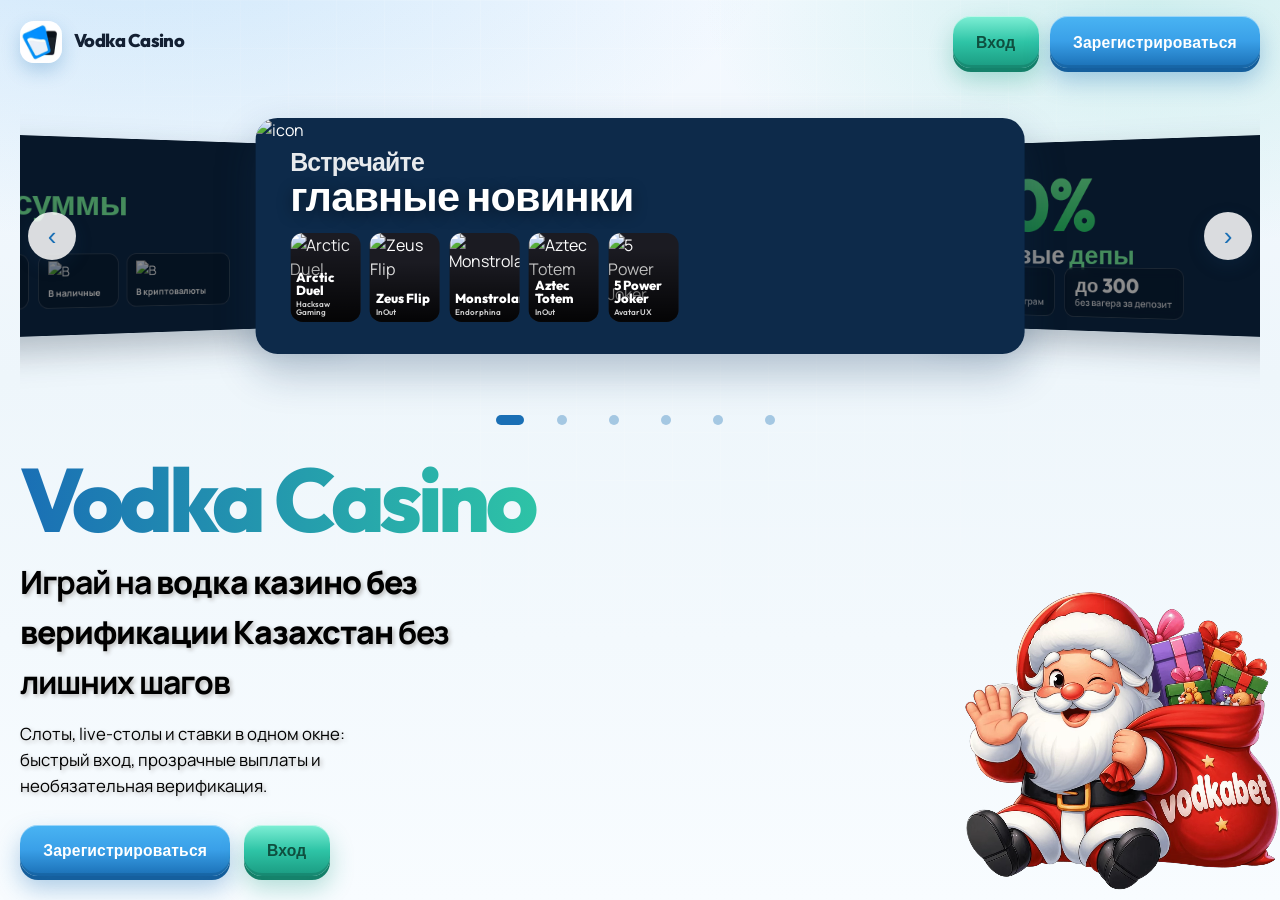
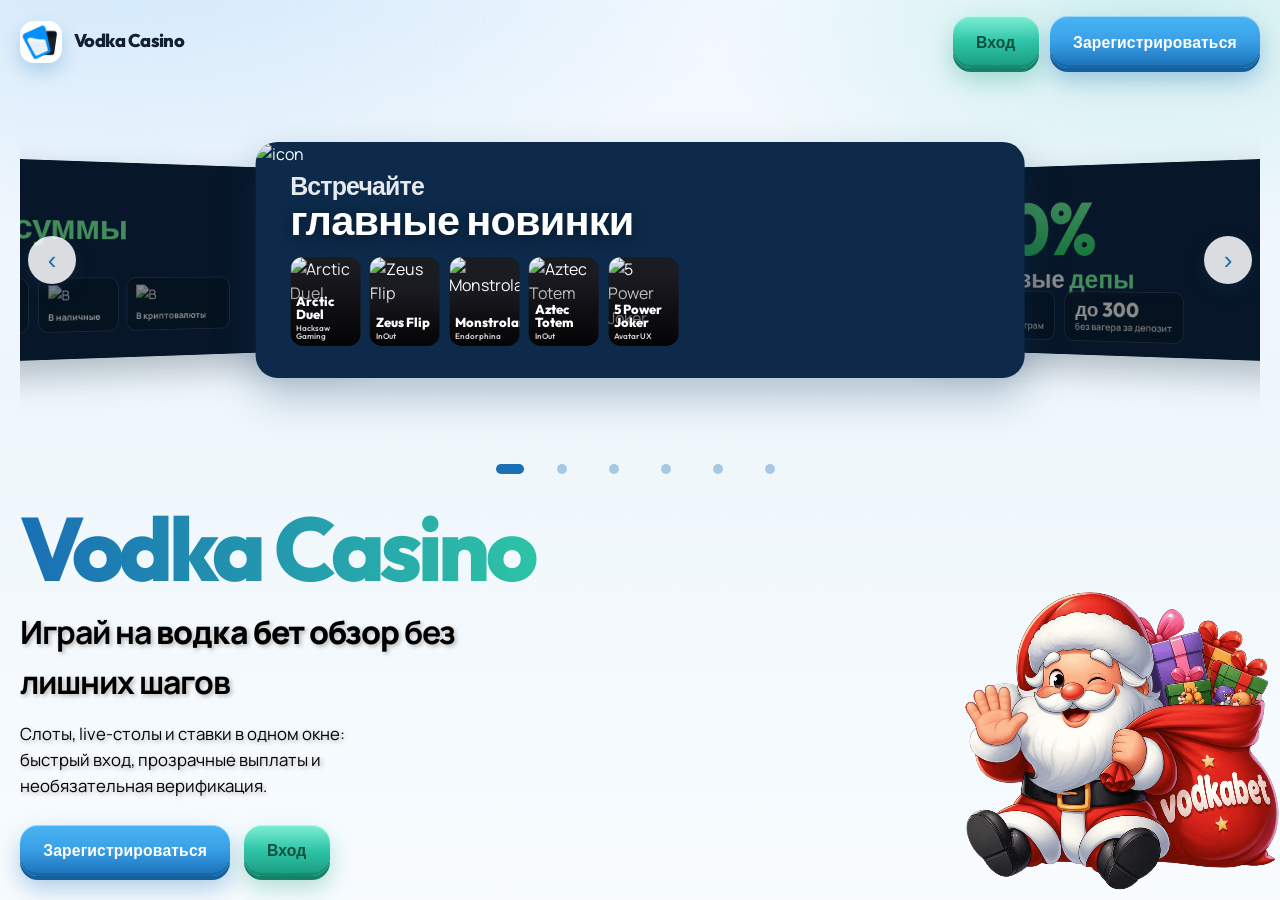
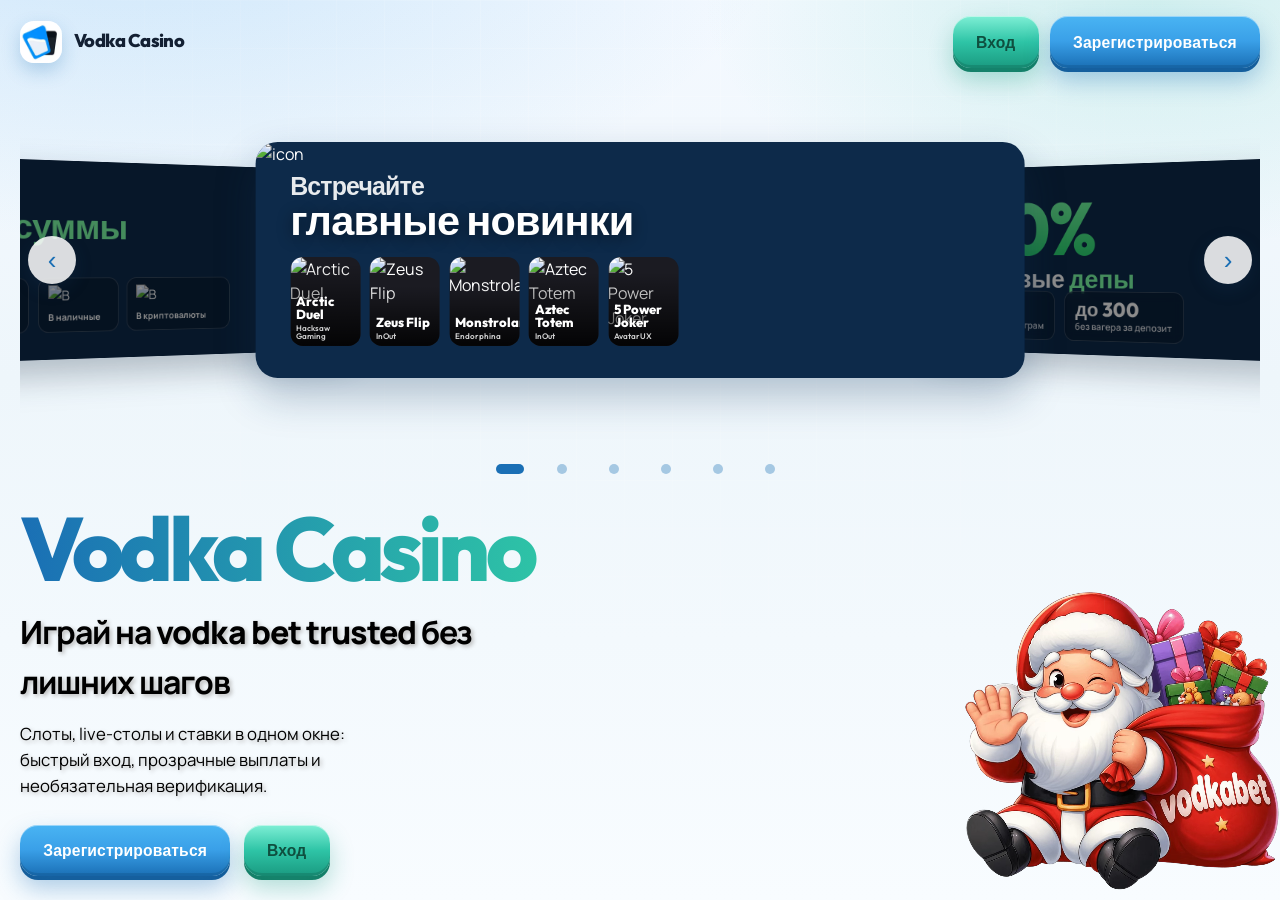
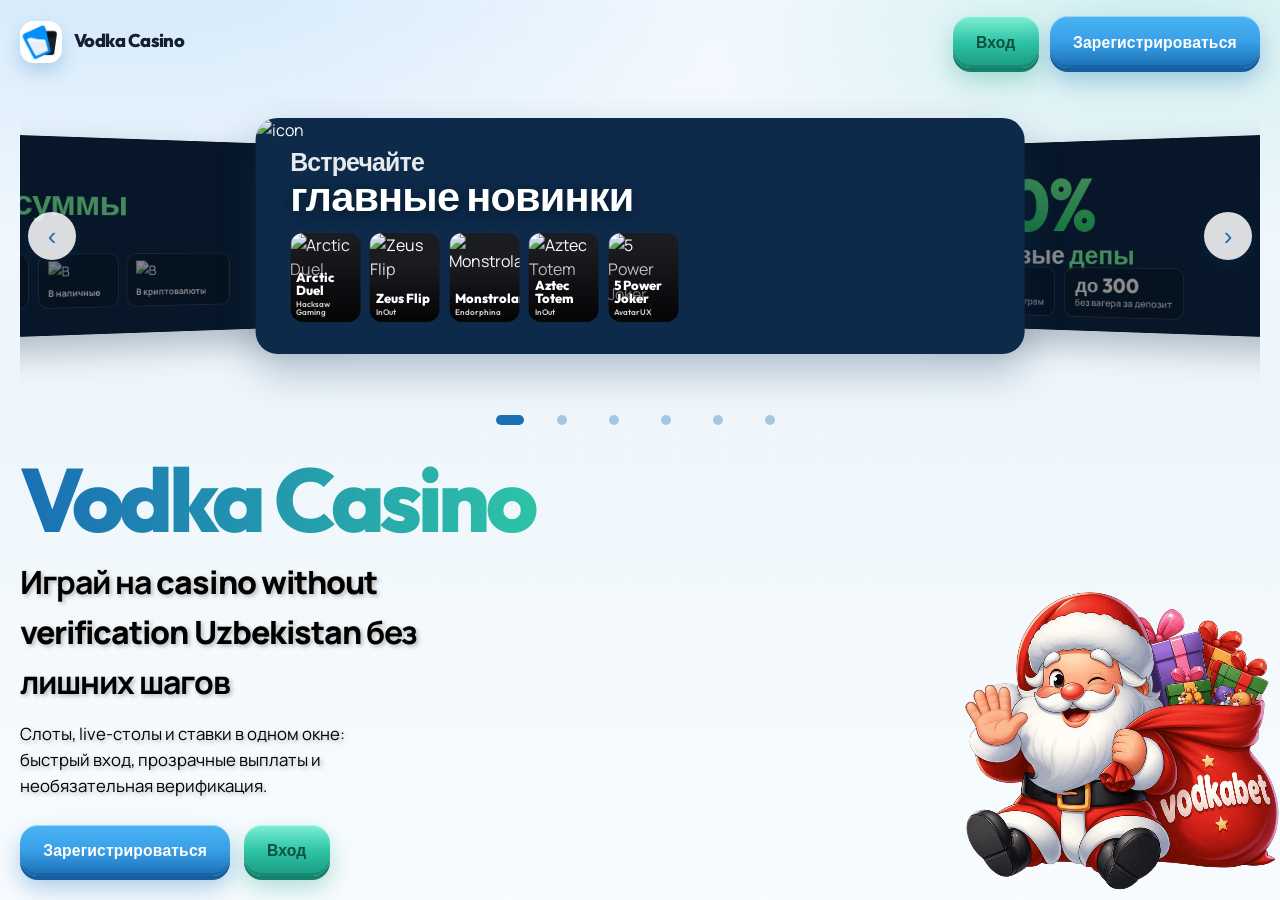
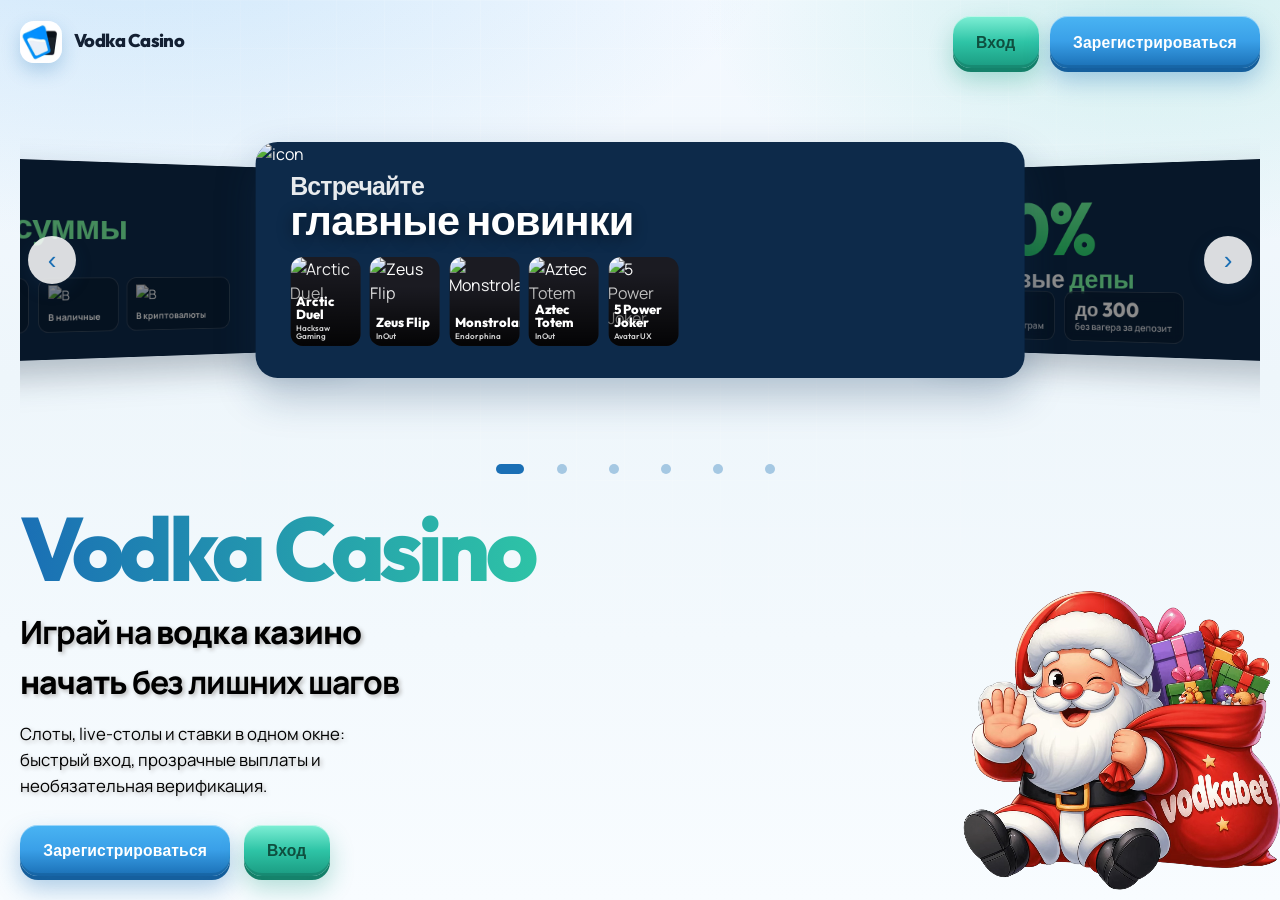
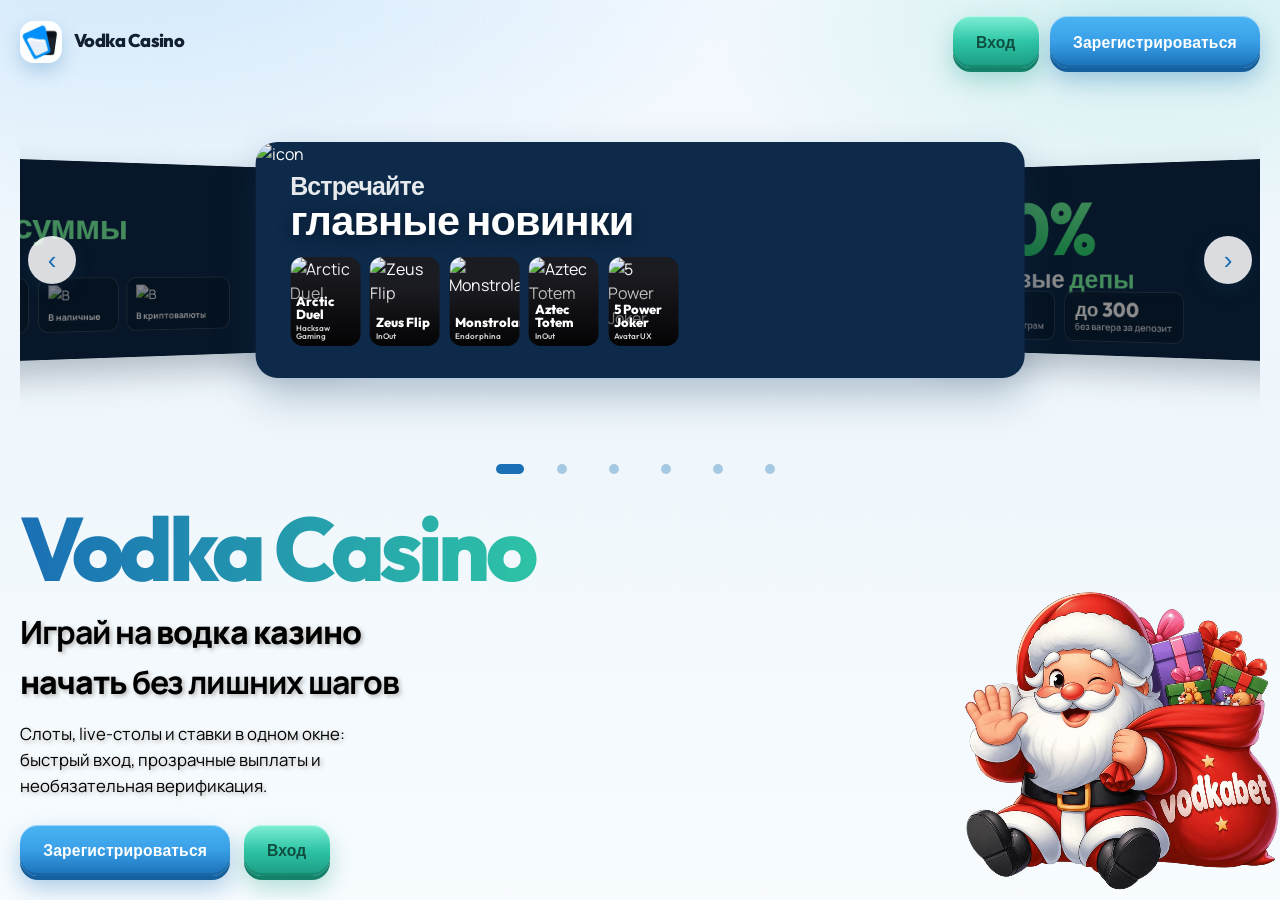
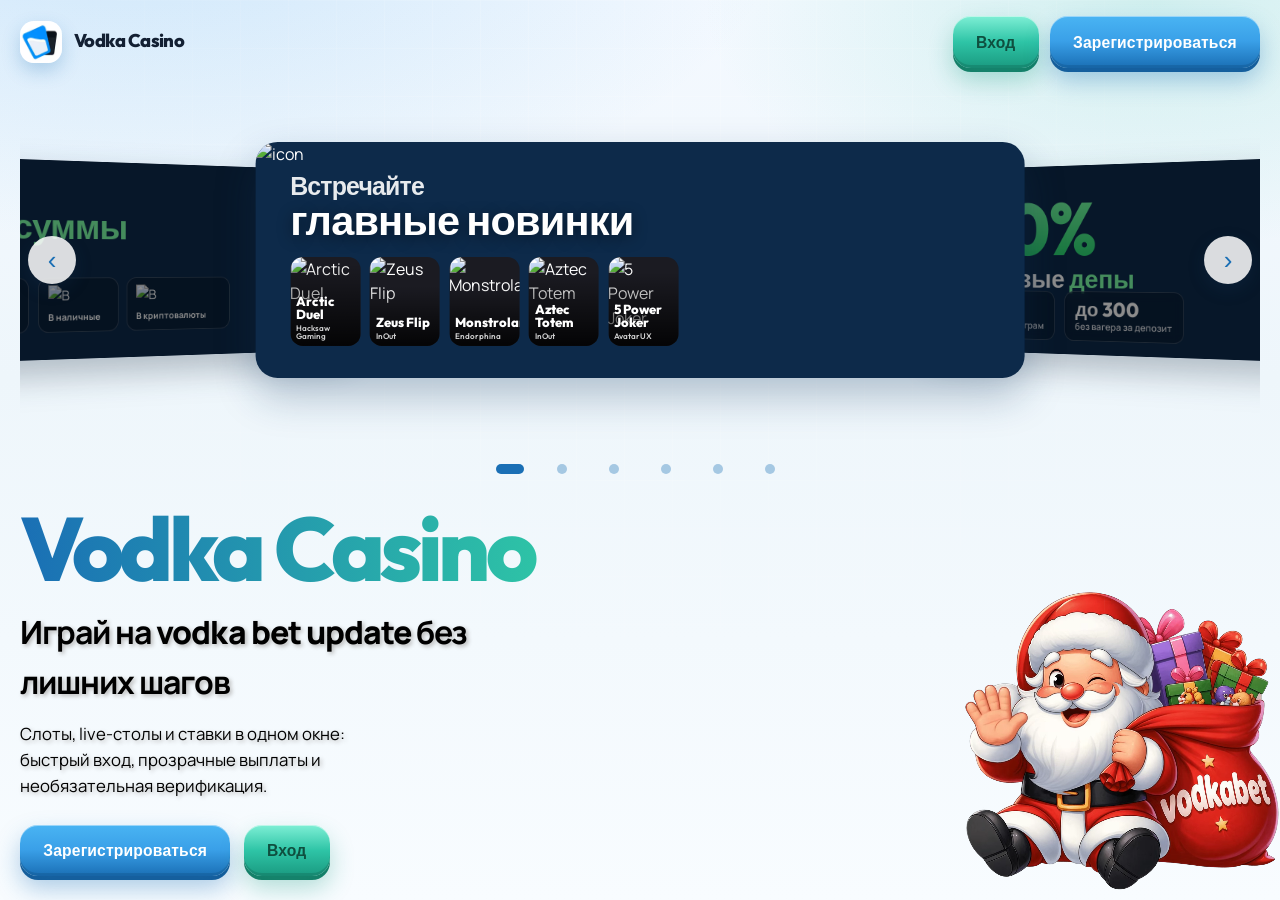
